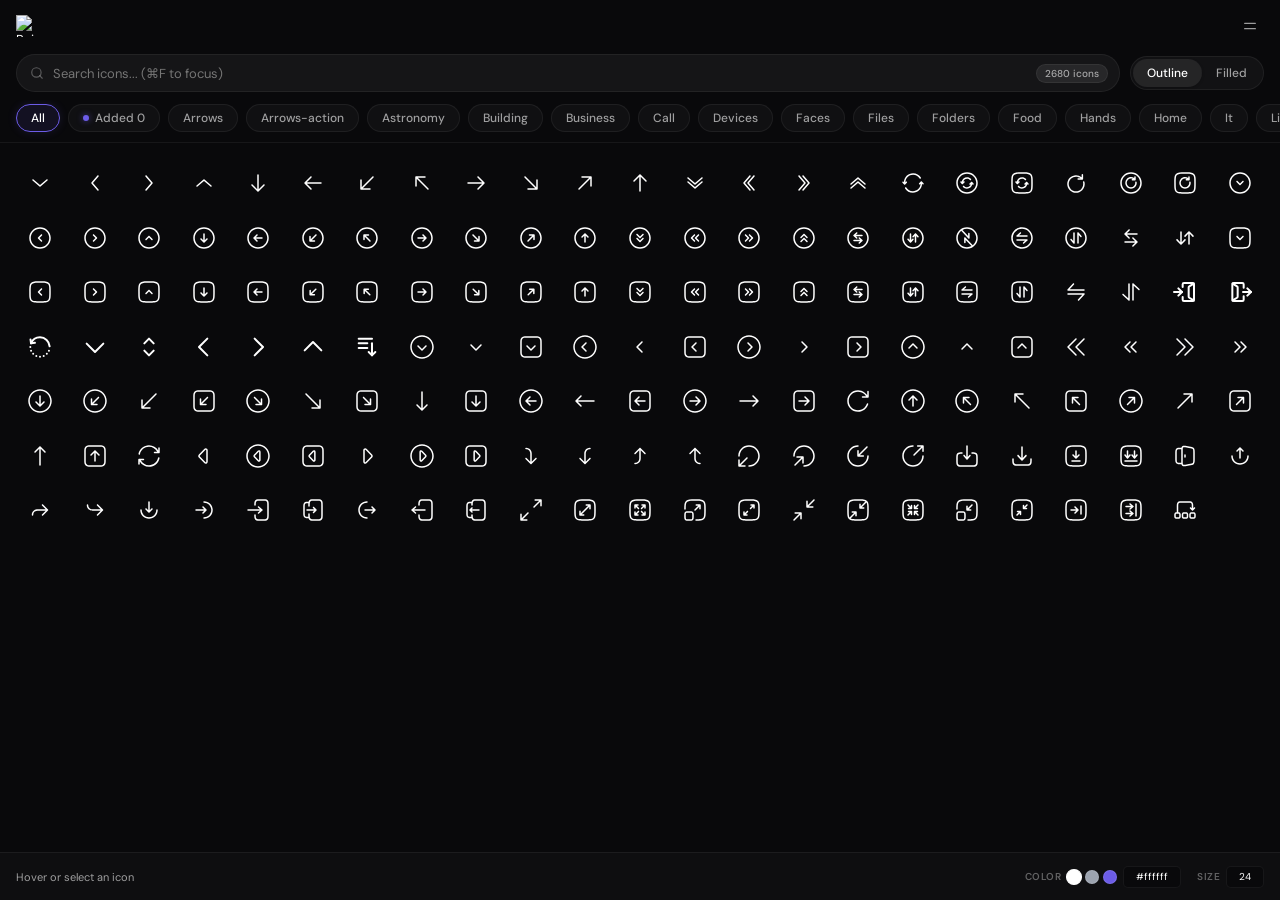
==== packages/reicon-figma/Reicon/ui.html @ 5acc4c38 "feat(landing): animated npm install pill, fix MCP icon color, MCP integration card, README badges ##" ====
<!DOCTYPE html>
<html lang="en">
<head>
  <meta charset="UTF-8">
  <meta name="viewport" content="width=device-width, initial-scale=1.0">
  <title>Reicon Figma Plugin</title>
  <link href="https://fonts.googleapis.com/css2?family=DM+Sans:wght@400;500;600;700&display=swap" rel="stylesheet">
  
  <style>
    /* ── Design System Variables ── */
    :root {
      --bg-primary: #09090b;
      --bg-secondary: #0e0e10;
      --text-primary: #ffffff;
      --text-secondary: rgba(255, 255, 255, 0.6);
      --text-tertiary: rgba(255, 255, 255, 0.35);
      --accent-primary: #6C5CE7;
      --accent-hover: #5a4bd1;
      --border-subtle: rgba(255, 255, 255, 0.06);
      --border-medium: rgba(255, 255, 255, 0.12);
      --overlay-light: rgba(255, 255, 255, 0.04);
      --overlay-medium: rgba(255, 255, 255, 0.08);
      --radius-sm: 8px;
      --radius-md: 12px;
      --radius-lg: 14px;
    }

    * {
      box-sizing: border-box;
      margin: 0;
      padding: 0;
      font-family: 'DM Sans', sans-serif;
      scrollbar-width: none;
    }

    *::-webkit-scrollbar {
      display: none;
    }

    body {
      background-color: var(--bg-primary);
      color: var(--text-primary);
      width: 100%;
      height: 100vh;
      display: flex;
      flex-direction: column;
      overflow: hidden;
      font-size: 13px;
      position: relative;
    }

    /* ── Top Brand Row ── */
    .top-brand-row {
      display: flex;
      align-items: center;
      justify-content: space-between;
      padding: 12px 16px 6px 16px;
      z-index: 10;
    }

    .brand-container {
      display: flex;
      align-items: center;
      gap: 8px;
    }

    .brand-logo {
      width: 22px;
      height: 22px;
      object-fit: contain;
    }

    .brand-name {
      font-size: 15px;
      font-weight: 700;
      color: #ffffff;
      letter-spacing: -0.2px;
    }

    .header-actions {
      display: flex;
      align-items: center;
      gap: 12px;
    }

    .results-badge {
      font-size: 11px;
      color: var(--text-secondary);
      background-color: var(--overlay-medium);
      border: 1px solid var(--border-subtle);
      padding: 2px 8px;
      border-radius: 99px;
      font-weight: 500;
    }

    .menu-toggle-btn {
      background: none;
      border: none;
      color: var(--text-secondary);
      cursor: pointer;
      display: flex;
      align-items: center;
      justify-content: center;
      width: 28px;
      height: 28px;
      border-radius: 8px;
      transition: background 0.2s;
    }

    .menu-toggle-btn:hover {
      background: var(--overlay-light);
      color: var(--text-primary);
    }

    /* ── Main Container ── */
    .app-container {
      display: flex;
      flex-direction: column;
      flex: 1;
      height: calc(100vh - 92px); /* Subtract top row + footer */
      overflow: hidden;
    }

    /* ── Search & Weight Bar ── */
    .search-control-bar {
      padding: 8px 16px;
      display: flex;
      align-items: center;
      gap: 10px;
    }

    .search-wrapper {
      position: relative;
      flex: 1;
      display: flex;
      align-items: center;
    }

    .search-input {
      width: 100%;
      height: 38px;
      background-color: rgba(255, 255, 255, 0.05);
      border: 1px solid rgba(255, 255, 255, 0.06);
      border-radius: 99px; /* Pill search like Hugeicons */
      color: var(--text-primary);
      padding: 0 68px 0 36px; /* Added right padding for count badge */
      font-size: 13px;
      outline: none;
      transition: all 0.2s ease;
    }

    .search-count-badge {
      position: absolute;
      right: 12px;
      font-size: 10px;
      font-weight: 500;
      color: var(--text-secondary);
      background-color: var(--overlay-medium);
      border: 1px solid var(--border-subtle);
      padding: 2px 8px;
      border-radius: 99px;
      pointer-events: none;
    }

    .search-input:focus {
      border-color: rgba(255, 255, 255, 0.25);
      background-color: rgba(255, 255, 255, 0.08);
    }

    .search-icon {
      position: absolute;
      left: 14px;
      top: 50%;
      transform: translateY(-50%);
      width: 14px;
      height: 14px;
      color: rgba(255, 255, 255, 0.3);
      pointer-events: none;
    }

    /* Segmented Control Pill */
    .segmented-control {
      display: flex;
      background-color: rgba(255, 255, 255, 0.04);
      border: 1px solid rgba(255, 255, 255, 0.06);
      border-radius: 99px;
      padding: 2px;
      flex-shrink: 0;
    }

    .segment-button {
      background: none;
      border: none;
      color: var(--text-secondary);
      padding: 6px 14px;
      font-size: 12px;
      font-weight: 500;
      border-radius: 99px;
      cursor: pointer;
      transition: all 0.2s;
    }

    .segment-button.active {
      background-color: rgba(255, 255, 255, 0.08);
      color: var(--text-primary);
      box-shadow: 0 1px 3px rgba(0, 0, 0, 0.2);
    }

    /* ── Horizontal Scrolling Categories ── */
    .category-scroller {
      display: flex;
      align-items: center;
      gap: 8px;
      padding: 4px 16px 10px 16px;
      overflow-x: auto;
      flex-shrink: 0;
      border-bottom: 1px solid var(--border-subtle);
    }

    .category-pill {
      padding: 5px 14px;
      background: rgba(255, 255, 255, 0.03);
      border: 1px solid rgba(255, 255, 255, 0.06);
      border-radius: 99px;
      font-size: 12px;
      font-weight: 500;
      color: var(--text-secondary);
      white-space: nowrap;
      cursor: pointer;
      transition: all 0.2s;
    }

    .category-pill:hover {
      background: rgba(255, 255, 255, 0.06);
      color: var(--text-primary);
    }

    .category-pill.active {
      background: rgba(108, 92, 231, 0.1);
      border-color: var(--accent-primary);
      color: #ffffff;
      box-shadow: 0 0 10px rgba(108, 92, 231, 0.15);
    }

    /* Pulse dot inside category pill for new icons */
    .new-icons-pill {
      display: flex;
      align-items: center;
      gap: 6px;
    }

    .pulse-dot {
      width: 6px;
      height: 6px;
      border-radius: 50%;
      background: #6C5CE7;
      box-shadow: 0 0 6px rgba(108, 92, 231, 0.6);
      animation: category-pulse 2s ease-in-out infinite;
    }

    @keyframes category-pulse {
      0%, 100% { opacity: 0.6; }
      50% { opacity: 1; transform: scale(1.15); }
    }

    /* ── Dense Icon Grid ── */
    .grid-container {
      flex: 1;
      overflow-y: auto;
      padding: 16px;
      display: grid;
      /* Dynamic columns based on --grid-icon-size custom property */
      grid-template-columns: repeat(auto-fill, minmax(calc(var(--grid-icon-size, 24px) + 24px), 1fr));
      gap: 6px;
      align-content: start;
    }

    /* Borderless Card Grid items with subtle rounded circle hover */
    .icon-card {
      aspect-ratio: 1;
      display: flex;
      align-items: center;
      justify-content: center;
      cursor: pointer;
      position: relative;
      border-radius: 50%; /* Circle highlights like Hugeicons */
      transition: all 0.15s cubic-bezier(0.4, 0, 0.2, 1);
    }

    .icon-card:hover {
      background-color: rgba(255, 255, 255, 0.06);
    }

    .icon-card.selected {
      background-color: rgba(108, 92, 231, 0.15);
      box-shadow: inset 0 0 0 1.5px var(--accent-primary);
    }

    .icon-card-svg {
      width: var(--grid-icon-size, 24px);
      height: var(--grid-icon-size, 24px);
      display: flex;
      align-items: center;
      justify-content: center;
      transition: color 0.15s ease;
    }

    .icon-card-svg svg {
      width: 100%;
      height: 100%;
    }

    /* ── Dropdown Menu Styling ── */
    .dropdown-menu {
      position: absolute;
      top: 100%;
      right: 0;
      margin-top: 6px;
      background-color: var(--bg-secondary);
      border: 1px solid var(--border-medium);
      border-radius: var(--radius-md);
      box-shadow: 0 10px 25px -5px rgba(0, 0, 0, 0.4), 0 8px 10px -6px rgba(0, 0, 0, 0.4);
      width: 190px;
      display: none;
      flex-direction: column;
      z-index: 1000;
      overflow: hidden;
      animation: dropdown-fade-in 0.15s ease-out;
    }

    .dropdown-menu.show {
      display: flex;
    }

    .dropdown-item {
      display: flex;
      align-items: center;
      justify-content: space-between;
      padding: 9px 12px;
      color: rgba(255, 255, 255, 0.7);
      cursor: pointer;
      font-size: 11.5px;
      font-weight: 500;
      transition: all 0.15s ease;
      user-select: none;
    }

    .dropdown-item:hover {
      background-color: rgba(255, 255, 255, 0.04);
      color: #ffffff;
    }

    .dropdown-item svg {
      opacity: 0.6;
      flex-shrink: 0;
      transition: opacity 0.15s ease;
      color: var(--text-secondary);
    }

    .dropdown-item:hover svg {
      opacity: 1;
      color: #ffffff;
    }

    .dropdown-divider {
      height: 1px;
      background-color: rgba(255, 255, 255, 0.06);
      margin: 4px 0;
    }

    @keyframes dropdown-fade-in {
      from { opacity: 0; transform: translateY(-4px); }
      to { opacity: 1; transform: translateY(0); }
    }

    /* ── Status Bar / Footer ── */
    .status-bar {
      height: 48px;
      border-top: 1px solid var(--border-subtle);
      background-color: var(--bg-secondary);
      display: flex;
      align-items: center;
      justify-content: space-between;
      padding: 0 16px;
      font-size: 11px;
      color: var(--text-secondary);
    }

    .selected-icon-info {
      display: flex;
      align-items: center;
      gap: 8px;
    }

    .selected-icon-name {
      font-weight: 600;
      color: var(--text-primary);
    }

    /* Customizer strip inside Footer */
    .footer-customizer {
      display: flex;
      align-items: center;
      gap: 16px;
    }

    .customizer-item {
      display: flex;
      align-items: center;
      gap: 6px;
    }

    .customizer-label {
      color: var(--text-tertiary);
      font-size: 10px;
      font-weight: 600;
      text-transform: uppercase;
      letter-spacing: 0.5px;
    }

    .color-swatches {
      display: flex;
      align-items: center;
      gap: 4px;
    }

    .color-swatch {
      width: 14px;
      height: 14px;
      border-radius: 50%;
      cursor: pointer;
      border: 1px solid rgba(255,255,255,0.1);
      transition: transform 0.15s ease, border-color 0.15s ease;
    }

    .color-swatch:hover, .color-swatch.active {
      transform: scale(1.15);
      border-color: var(--text-primary);
    }

    .custom-color-input {
      width: 58px;
      height: 22px;
      background-color: var(--bg-primary);
      border: 1px solid var(--border-subtle);
      border-radius: 5px;
      color: var(--text-primary);
      padding: 0 4px;
      font-size: 10px;
      outline: none;
      text-align: center;
    }

    .custom-size-input {
      width: 38px;
      height: 22px;
      background-color: var(--bg-primary);
      border: 1px solid var(--border-subtle);
      border-radius: 5px;
      color: var(--text-primary);
      padding: 0 4px;
      font-size: 10px;
      outline: none;
      text-align: center;
    }

    /* Clay Button */
    .clay-btn {
      position: relative;
      display: inline-flex;
      align-items: center;
      gap: 4px;
      padding: 6px 14px;
      font-size: 11px;
      font-weight: 600;
      border: none;
      border-radius: 999px;
      cursor: pointer;
      transition: box-shadow 0.25s ease, filter 0.2s ease;
      color: #fff;
      background: linear-gradient(145deg, #7c6cf0, #5a4bd1);
      box-shadow: 0 2px 4px rgba(108, 92, 231, 0.2);
    }

    .clay-btn::before {
      content: "";
      position: absolute;
      inset: 0;
      border-radius: inherit;
      background: linear-gradient(120deg, rgba(255, 255, 255, 0.45), transparent 40%);
      opacity: 0.35;
      pointer-events: none;
    }

    .clay-btn:active {
      filter: brightness(0.95);
    }

    /* Empty State */
    .empty-state {
      grid-column: 1 / -1;
      display: flex;
      flex-direction: column;
      align-items: center;
      justify-content: center;
      padding: 60px 20px;
      text-align: center;
      color: var(--text-tertiary);
    }

    .empty-state svg {
      width: 32px;
      height: 32px;
      opacity: 0.2;
      margin-bottom: 8px;
    }

    /* ── Floating Toast ── */
    .toast-notification {
      position: absolute;
      bottom: 64px; /* Float just above the footer */
      left: 50%;
      transform: translateX(-50%) translateY(20px);
      background-color: #1e1e20;
      border: 1px solid rgba(255, 255, 255, 0.08);
      border-radius: 99px;
      display: flex;
      align-items: center;
      padding: 6px 14px 6px 6px;
      gap: 12px;
      z-index: 10000;
      opacity: 0;
      pointer-events: none;
      box-shadow: 0 8px 24px rgba(0, 0, 0, 0.5), 0 2px 4px rgba(0, 0, 0, 0.2);
      transition: transform 0.25s cubic-bezier(0.175, 0.885, 0.32, 1.1), opacity 0.2s ease;
    }

    .toast-notification.show {
      opacity: 1;
      pointer-events: auto;
      transform: translateX(-50%) translateY(0);
    }

    .toast-icon-wrapper {
      width: 26px;
      height: 26px;
      border-radius: 50%;
      background-color: rgba(108, 92, 231, 0.15);
      display: flex;
      align-items: center;
      justify-content: center;
      flex-shrink: 0;
    }

    .toast-brand-logo {
      width: 14px;
      height: 14px;
      object-fit: contain;
    }

    .toast-message {
      font-size: 11.5px;
      font-weight: 500;
      color: #ffffff;
      white-space: nowrap;
    }

    .toast-divider {
      width: 1px;
      height: 16px;
      background-color: rgba(255, 255, 255, 0.12);
    }

    .toast-close-btn {
      background: none;
      border: none;
      color: rgba(255, 255, 255, 0.5);
      cursor: pointer;
      display: flex;
      align-items: center;
      justify-content: center;
      width: 18px;
      height: 18px;
      border-radius: 50%;
      transition: color 0.15s, background-color 0.15s;
    }

    .toast-close-btn:hover {
      color: #ffffff;
      background-color: rgba(255, 255, 255, 0.08);
    }

    /* ── Resizer Handle ── */
    .window-resizer {
      position: absolute;
      bottom: 0;
      right: 0;
      width: 18px;
      height: 18px;
      cursor: nwse-resize;
      z-index: 100000;
      color: rgba(255, 255, 255, 0.45); /* Increased contrast */
      display: flex;
      align-items: flex-end;
      justify-content: flex-end;
      padding: 0 1px 1px 0;
      user-select: none;
      transition: color 0.15s ease;
    }

    .window-resizer:hover {
      color: var(--accent-primary); /* Glow purple on hover */
    }
  </style>

  <!-- ── Injected Icons Database ── -->
  
  <script>
    window.REICON_DATA = {"arrow-down2":{"category":"arrows","weights":{"Outline":"<path fill-rule=\"evenodd\" clip-rule=\"evenodd\" d=\"M4.43057 8.51192C4.70014 8.19743 5.17361 8.161 5.48811 8.43057L12 14.0122L18.5119 8.43057C18.8264 8.16101 19.2999 8.19743 19.5695 8.51192C19.839 8.82642 19.8026 9.29989 19.4881 9.56946L12.4881 15.5695C12.2072 15.8102 11.7928 15.8102 11.5119 15.5695L4.51192 9.56946C4.19743 9.29989 4.161 8.82641 4.43057 8.51192Z\" fill=\"currentColor\"/>","Filled":"<path d=\"M12.3704 15.8351L18.8001 9.20467C19.2013 8.79094 18.9581 8 18.4297 8H5.5703C5.04189 8 4.79869 8.79094 5.1999 9.20467L11.6296 15.8351C11.8427 16.0549 12.1573 16.0549 12.3704 15.8351Z\" fill=\"currentColor\"/>"},"description":["checkmark","down arrow"]},"arrow-left2":{"category":"arrows","weights":{"Outline":"<path fill-rule=\"evenodd\" clip-rule=\"evenodd\" d=\"M15.4881 4.43057C15.8026 4.70014 15.839 5.17361 15.5694 5.48811L9.98781 12L15.5694 18.5119C15.839 18.8264 15.8026 19.2999 15.4881 19.5695C15.1736 19.839 14.7001 19.8026 14.4306 19.4881L8.43056 12.4881C8.18981 12.2072 8.18981 11.7928 8.43056 11.5119L14.4306 4.51192C14.7001 4.19743 15.1736 4.161 15.4881 4.43057Z\" fill=\"currentColor\"/>","Filled":"<path d=\"M8.16485 11.6296L14.7953 5.1999C15.2091 4.79869 16 5.04189 16 5.5703L16 18.4297C16 18.9581 15.2091 19.2013 14.7953 18.8001L8.16485 12.3704C7.94505 12.1573 7.94505 11.8427 8.16485 11.6296Z\" fill=\"currentColor\"/>"},"description":["left arrow","backward pointer"]},"arrow-right2":{"category":"arrows","weights":{"Outline":"<path fill-rule=\"evenodd\" clip-rule=\"evenodd\" d=\"M8.51192 4.43057C8.82641 4.161 9.29989 4.19743 9.56946 4.51192L15.5695 11.5119C15.8102 11.7928 15.8102 12.2072 15.5695 12.4881L9.56946 19.4881C9.29989 19.8026 8.82641 19.839 8.51192 19.5695C8.19743 19.2999 8.161 18.8264 8.43057 18.5119L14.0122 12L8.43057 5.48811C8.161 5.17361 8.19743 4.70014 8.51192 4.43057Z\" fill=\"currentColor\"/>","Filled":"<path d=\"M15.8351 11.6296L9.20467 5.1999C8.79094 4.79869 8 5.04189 8 5.5703L8 18.4297C8 18.9581 8.79094 19.2013 9.20467 18.8001L15.8351 12.3704C16.055 12.1573 16.0549 11.8427 15.8351 11.6296Z\" fill=\"currentColor\"/>"},"description":["right arrow","chevron right","arrow pointing right"]},"arrow-up2":{"category":"arrows","weights":{"Outline":"<path fill-rule=\"evenodd\" clip-rule=\"evenodd\" d=\"M11.5119 8.43056C11.7928 8.18981 12.2072 8.18981 12.4881 8.43056L19.4881 14.4306C19.8026 14.7001 19.839 15.1736 19.5695 15.4881C19.2999 15.8026 18.8264 15.839 18.5119 15.5694L12 9.98781L5.48811 15.5694C5.17361 15.839 4.70014 15.8026 4.43057 15.4881C4.161 15.1736 4.19743 14.7001 4.51192 14.4306L11.5119 8.43056Z\" fill=\"currentColor\"/>","Filled":"<path d=\"M12.3704 8.16485L18.8001 14.7953C19.2013 15.2091 18.9581 16 18.4297 16H5.5703C5.04189 16 4.79869 15.2091 5.1999 14.7953L11.6296 8.16485C11.8427 7.94505 12.1573 7.94505 12.3704 8.16485Z\" fill=\"currentColor\"/>"},"description":["upward arrow","single direction up"]},"arrow-down":{"category":"arrows","weights":{"Outline":"<path fill-rule=\"evenodd\" clip-rule=\"evenodd\" d=\"M12 3.25C12.4142 3.25 12.75 3.58579 12.75 4L12.75 18.1893L17.4697 13.4697C17.7626 13.1768 18.2374 13.1768 18.5303 13.4697C18.8232 13.7626 18.8232 14.2374 18.5303 14.5303L12.5303 20.5303C12.3897 20.671 12.1989 20.75 12 20.75C11.8011 20.75 11.6103 20.671 11.4697 20.5303L5.46967 14.5303C5.17678 14.2374 5.17678 13.7626 5.46967 13.4697C5.76256 13.1768 6.23744 13.1768 6.53033 13.4697L11.25 18.1893L11.25 4C11.25 3.58579 11.5858 3.25 12 3.25Z\" fill=\"currentColor\"/>","Filled":"<path d=\"M12.75 4C12.75 3.58579 12.4142 3.25 12 3.25C11.5858 3.25 11.25 3.58579 11.25 4L11.25 13.25H6.00002C5.69668 13.25 5.4232 13.4327 5.30711 13.713C5.19103 13.9932 5.25519 14.3158 5.46969 14.5303L11.4697 20.5303C11.6103 20.671 11.8011 20.75 12 20.75C12.1989 20.75 12.3897 20.671 12.5304 20.5303L18.5304 14.5303C18.7449 14.3158 18.809 13.9932 18.6929 13.713C18.5768 13.4327 18.3034 13.25 18 13.25H12.75L12.75 4Z\" fill=\"currentColor\"/>"},"description":["downward arrow","decrease sign"]},"arrow-left":{"category":"arrows","weights":{"Outline":"<path fill-rule=\"evenodd\" clip-rule=\"evenodd\" d=\"M10.5303 5.46967C10.8232 5.76256 10.8232 6.23744 10.5303 6.53033L5.81066 11.25H20C20.4142 11.25 20.75 11.5858 20.75 12C20.75 12.4142 20.4142 12.75 20 12.75H5.81066L10.5303 17.4697C10.8232 17.7626 10.8232 18.2374 10.5303 18.5303C10.2374 18.8232 9.76256 18.8232 9.46967 18.5303L3.46967 12.5303C3.17678 12.2374 3.17678 11.7626 3.46967 11.4697L9.46967 5.46967C9.76256 5.17678 10.2374 5.17678 10.5303 5.46967Z\" fill=\"currentColor\"/>","Filled":"<path d=\"M20 11.25C20.4142 11.25 20.75 11.5858 20.75 12C20.75 12.4142 20.4142 12.75 20 12.75H10.75L10.75 18C10.75 18.3034 10.5673 18.5768 10.287 18.6929C10.0068 18.809 9.68417 18.7449 9.46967 18.5304L3.46967 12.5304C3.32902 12.3897 3.25 12.1989 3.25 12C3.25 11.8011 3.32902 11.6103 3.46967 11.4697L9.46967 5.46969C9.68417 5.25519 10.0068 5.19103 10.287 5.30711C10.5673 5.4232 10.75 5.69668 10.75 6.00002L10.75 11.25H20Z\" fill=\"currentColor\"/>"},"description":["leftward arrow","backwards arrow"]},"arrow-left-down":{"category":"arrows","weights":{"Outline":"<path fill-rule=\"evenodd\" clip-rule=\"evenodd\" d=\"M18.5303 5.46967C18.8232 5.76256 18.8232 6.23744 18.5303 6.53033L7.81066 17.25L15 17.25C15.4142 17.25 15.75 17.5858 15.75 18C15.75 18.4142 15.4142 18.75 15 18.75L6 18.75C5.58579 18.75 5.25 18.4142 5.25 18L5.25 9C5.25 8.58579 5.58579 8.25 6 8.25C6.41421 8.25 6.75 8.58579 6.75 9L6.75 16.1893L17.4697 5.46967C17.7626 5.17678 18.2374 5.17678 18.5303 5.46967Z\" fill=\"currentColor\"/>","Filled":"<path d=\"M18.5303 6.53033C18.8232 6.23744 18.8232 5.76256 18.5303 5.46967C18.2374 5.17678 17.7626 5.17678 17.4697 5.46967L10.5 12.4393L6.53033 8.46967C6.31583 8.25517 5.99324 8.191 5.71299 8.30709C5.43273 8.42318 5.25 8.69665 5.25 9V18C5.25 18.4142 5.58579 18.75 6 18.75L15 18.75C15.3033 18.75 15.5768 18.5673 15.6929 18.287C15.809 18.0068 15.7448 17.6842 15.5303 17.4697L11.5607 13.5L18.5303 6.53033Z\" fill=\"currentColor\"/>"},"description":["leftdown","downleft"]},"arrow-left-up":{"category":"arrows","weights":{"Outline":"<path fill-rule=\"evenodd\" clip-rule=\"evenodd\" d=\"M5.25 6C5.25 5.58579 5.58579 5.25 6 5.25H15C15.4142 5.25 15.75 5.58579 15.75 6C15.75 6.41421 15.4142 6.75 15 6.75H7.81066L18.5303 17.4697C18.8232 17.7626 18.8232 18.2374 18.5303 18.5303C18.2374 18.8232 17.7626 18.8232 17.4697 18.5303L6.75 7.81066V15C6.75 15.4142 6.41421 15.75 6 15.75C5.58579 15.75 5.25 15.4142 5.25 15V6Z\" fill=\"currentColor\"/>","Filled":"<path d=\"M18.5303 17.4697C18.8232 17.7626 18.8232 18.2374 18.5303 18.5303C18.2374 18.8232 17.7626 18.8232 17.4697 18.5303L10.5 11.5607L6.53033 15.5303C6.31583 15.7448 5.99324 15.809 5.71299 15.6929C5.43273 15.5768 5.25 15.3033 5.25 15V6C5.25 5.58579 5.58579 5.25 6 5.25L15 5.25C15.3033 5.25 15.5768 5.43273 15.6929 5.71299C15.809 5.99324 15.7448 6.31583 15.5303 6.53033L11.5607 10.5L18.5303 17.4697Z\" fill=\"currentColor\"/>"},"description":["left up arrow","upward turn left"]},"arrow-right":{"category":"arrows","weights":{"Outline":"<path fill-rule=\"evenodd\" clip-rule=\"evenodd\" d=\"M13.4697 5.46967C13.7626 5.17678 14.2374 5.17678 14.5303 5.46967L20.5303 11.4697C20.8232 11.7626 20.8232 12.2374 20.5303 12.5303L14.5303 18.5303C14.2374 18.8232 13.7626 18.8232 13.4697 18.5303C13.1768 18.2374 13.1768 17.7626 13.4697 17.4697L18.1893 12.75H4C3.58579 12.75 3.25 12.4142 3.25 12C3.25 11.5858 3.58579 11.25 4 11.25H18.1893L13.4697 6.53033C13.1768 6.23744 13.1768 5.76256 13.4697 5.46967Z\" fill=\"currentColor\"/>","Filled":"<path d=\"M4 11.25C3.58579 11.25 3.25 11.5858 3.25 12C3.25 12.4142 3.58579 12.75 4 12.75H13.25V18C13.25 18.3034 13.4327 18.5768 13.713 18.6929C13.9932 18.809 14.3158 18.7449 14.5303 18.5304L20.5303 12.5304C20.671 12.3897 20.75 12.1989 20.75 12C20.75 11.8011 20.671 11.6103 20.5303 11.4697L14.5303 5.46969C14.3158 5.25519 13.9932 5.19103 13.713 5.30711C13.4327 5.4232 13.25 5.69668 13.25 6.00002V11.25H4Z\" fill=\"currentColor\"/>"},"description":["directional","navigation"]},"arrow-right-down":{"category":"arrows","weights":{"Outline":"<path fill-rule=\"evenodd\" clip-rule=\"evenodd\" d=\"M5.46967 5.46967C5.76256 5.17678 6.23744 5.17678 6.53033 5.46967L17.25 16.1893L17.25 9C17.25 8.58579 17.5858 8.25 18 8.25C18.4142 8.25 18.75 8.58579 18.75 9L18.75 18C18.75 18.4142 18.4142 18.75 18 18.75L9 18.75C8.58579 18.75 8.25 18.4142 8.25 18C8.25 17.5858 8.58579 17.25 9 17.25L16.1893 17.25L5.46967 6.53033C5.17678 6.23744 5.17678 5.76256 5.46967 5.46967Z\" fill=\"currentColor\"/>","Filled":"<path d=\"M5.46967 6.53033C5.17678 6.23744 5.17678 5.76256 5.46967 5.46967C5.76256 5.17678 6.23744 5.17678 6.53033 5.46967L13.5 12.4393L17.4697 8.46967C17.6842 8.25517 18.0068 8.191 18.287 8.30709C18.5673 8.42318 18.75 8.69665 18.75 9V18C18.75 18.4142 18.4142 18.75 18 18.75L9 18.75C8.69665 18.75 8.42318 18.5673 8.30709 18.287C8.19101 18.0068 8.25517 17.6842 8.46967 17.4697L12.4393 13.5L5.46967 6.53033Z\" fill=\"currentColor\"/>"},"description":["rightwards arrow","downward-pointing pointer"]},"arrow-right-up":{"category":"arrows","weights":{"Outline":"<path fill-rule=\"evenodd\" clip-rule=\"evenodd\" d=\"M9 6.75C8.58579 6.75 8.25 6.41421 8.25 6C8.25 5.58579 8.58579 5.25 9 5.25H18C18.4142 5.25 18.75 5.58579 18.75 6V15C18.75 15.4142 18.4142 15.75 18 15.75C17.5858 15.75 17.25 15.4142 17.25 15V7.81066L6.53033 18.5303C6.23744 18.8232 5.76256 18.8232 5.46967 18.5303C5.17678 18.2374 5.17678 17.7626 5.46967 17.4697L16.1893 6.75H9Z\" fill=\"currentColor\"/>","Filled":"<path d=\"M5.46967 17.4697C5.17678 17.7626 5.17678 18.2374 5.46967 18.5303C5.76256 18.8232 6.23744 18.8232 6.53033 18.5303L13.5 11.5607L17.4697 15.5303C17.6842 15.7448 18.0068 15.809 18.287 15.6929C18.5673 15.5768 18.75 15.3033 18.75 15V6C18.75 5.58579 18.4142 5.25 18 5.25L9 5.25C8.69665 5.25 8.42318 5.43273 8.30709 5.71299C8.19101 5.99324 8.25517 6.31583 8.46967 6.53033L12.4393 10.5L5.46967 17.4697Z\" fill=\"currentColor\"/>"},"description":["upward arrow","rightwards arrow"]},"arrow-up":{"category":"arrows","weights":{"Outline":"<path fill-rule=\"evenodd\" clip-rule=\"evenodd\" d=\"M11.4697 3.46967C11.7626 3.17678 12.2374 3.17678 12.5303 3.46967L18.5303 9.46967C18.8232 9.76256 18.8232 10.2374 18.5303 10.5303C18.2374 10.8232 17.7626 10.8232 17.4697 10.5303L12.75 5.81066L12.75 20C12.75 20.4142 12.4142 20.75 12 20.75C11.5858 20.75 11.25 20.4142 11.25 20L11.25 5.81066L6.53033 10.5303C6.23744 10.8232 5.76256 10.8232 5.46967 10.5303C5.17678 10.2374 5.17678 9.76256 5.46967 9.46967L11.4697 3.46967Z\" fill=\"currentColor\"/>","Filled":"<path d=\"M12.75 20C12.75 20.4142 12.4142 20.75 12 20.75C11.5858 20.75 11.25 20.4142 11.25 20L11.25 10.75H6.00002C5.69668 10.75 5.4232 10.5673 5.30711 10.287C5.19103 10.0068 5.25519 9.68417 5.46969 9.46967L11.4697 3.46967C11.6103 3.32902 11.8011 3.25 12 3.25C12.1989 3.25 12.3897 3.32902 12.5304 3.46967L18.5304 9.46967C18.7449 9.68417 18.809 10.0068 18.6929 10.287C18.5768 10.5673 18.3034 10.75 18 10.75H12.75L12.75 20Z\" fill=\"currentColor\"/>"},"description":["up arrow","vertical ascent sign"]},"arrows-down":{"category":"arrows","weights":{"Outline":"<path fill-rule=\"evenodd\" clip-rule=\"evenodd\" d=\"M4.43057 6.51192C4.70014 6.19743 5.17361 6.161 5.48811 6.43057L12 12.0122L18.5119 6.43057C18.8264 6.161 19.2999 6.19743 19.5695 6.51192C19.839 6.82641 19.8026 7.29989 19.4881 7.56946L12.4881 13.5695C12.2072 13.8102 11.7928 13.8102 11.5119 13.5695L4.51192 7.56946C4.19743 7.29989 4.161 6.82641 4.43057 6.51192ZM4.43057 10.5119C4.70014 10.1974 5.17361 10.161 5.48811 10.4306L12 16.0122L18.5119 10.4306C18.8264 10.161 19.2999 10.1974 19.5695 10.5119C19.839 10.8264 19.8026 11.2999 19.4881 11.5695L12.4881 17.5695C12.2072 17.8102 11.7928 17.8102 11.5119 17.5695L4.51192 11.5695C4.19743 11.2999 4.161 10.8264 4.43057 10.5119Z\" fill=\"currentColor\"/>","Filled":"<path fill-rule=\"evenodd\" clip-rule=\"evenodd\" d=\"M4.43057 10.5119C4.70014 10.1974 5.17361 10.161 5.48811 10.4306L12 16.0122L18.5119 10.4306C18.8264 10.161 19.2999 10.1974 19.5695 10.5119C19.839 10.8264 19.8026 11.2999 19.4881 11.5694L12.4881 17.5694C12.2072 17.8102 11.7928 17.8102 11.5119 17.5694L4.51192 11.5694C4.19743 11.2999 4.161 10.8264 4.43057 10.5119Z\" fill=\"currentColor\"/><path d=\"M5.00005 6.25C4.68619 6.25 4.40553 6.44543 4.29664 6.73979C4.18774 7.03415 4.27366 7.36519 4.51196 7.56944L11.512 13.5694C11.7928 13.8102 12.2073 13.8102 12.4881 13.5694L19.4881 7.56944C19.7264 7.36519 19.8124 7.03415 19.7035 6.73979C19.5946 6.44543 19.3139 6.25 19 6.25H5.00005Z\" fill=\"currentColor\"/>"},"description":["downward chevron","double down arrow"]},"arrows-left":{"category":"arrows","weights":{"Outline":"<path fill-rule=\"evenodd\" clip-rule=\"evenodd\" d=\"M17.488 4.43057C17.8025 4.70014 17.8389 5.17361 17.5693 5.48811L11.9877 12L17.5693 18.5119C17.8389 18.8264 17.8025 19.2999 17.488 19.5695C17.1735 19.839 16.7 19.8026 16.4305 19.4881L10.4305 12.4881C10.1897 12.2072 10.1897 11.7928 10.4305 11.5119L16.4305 4.51192C16.7 4.19743 17.1735 4.161 17.488 4.43057ZM13.4881 4.43067C13.8026 4.70024 13.839 5.17372 13.5694 5.48821L7.98781 12.0001L13.5694 18.512C13.839 18.8265 13.8026 19.3 13.4881 19.5696C13.1736 19.8391 12.7001 19.8027 12.4306 19.4882L6.43056 12.4882C6.18981 12.2073 6.18981 11.7929 6.43056 11.512L12.4306 4.51202C12.7001 4.19753 13.1736 4.16111 13.4881 4.43067Z\" fill=\"currentColor\"/>","Filled":"<path fill-rule=\"evenodd\" clip-rule=\"evenodd\" d=\"M13.4881 4.43057C13.8026 4.70014 13.839 5.17361 13.5694 5.48811L7.98781 12L13.5694 18.5119C13.839 18.8264 13.8026 19.2999 13.4881 19.5695C13.1736 19.839 12.7001 19.8026 12.4306 19.4881L6.43056 12.4881C6.18981 12.2072 6.18981 11.7928 6.43056 11.5119L12.4306 4.51192C12.7001 4.19743 13.1736 4.161 13.4881 4.43057Z\" fill=\"currentColor\"/><path d=\"M17.75 5.00005C17.75 4.68619 17.5546 4.40553 17.2602 4.29664C16.9658 4.18774 16.6348 4.27366 16.4306 4.51196L10.4306 11.512C10.1898 11.7928 10.1898 12.2073 10.4306 12.4881L16.4306 19.4881C16.6348 19.7264 16.9658 19.8124 17.2602 19.7035C17.5546 19.5946 17.75 19.3139 17.75 19L17.75 5.00005Z\" fill=\"currentColor\"/>"},"description":["left-pointing-double-arrows","double-left-dir"]},"arrows-right":{"category":"arrows","weights":{"Outline":"<path fill-rule=\"evenodd\" clip-rule=\"evenodd\" d=\"M6.51192 4.43057C6.82641 4.161 7.29989 4.19743 7.56946 4.51192L13.5695 11.5119C13.8102 11.7928 13.8102 12.2072 13.5695 12.4881L7.56946 19.4881C7.29989 19.8026 6.82641 19.839 6.51192 19.5695C6.19743 19.2999 6.161 18.8264 6.43057 18.5119L12.0122 12L6.43057 5.48811C6.161 5.17361 6.19743 4.70014 6.51192 4.43057ZM10.5121 4.43068C10.8266 4.16111 11.3001 4.19753 11.5697 4.51202L17.5697 11.512C17.8104 11.7929 17.8104 12.2073 17.5697 12.4882L11.5697 19.4882C11.3001 19.8027 10.8266 19.8391 10.5121 19.5696C10.1976 19.3 10.1612 18.8265 10.4308 18.512L16.0124 12.0001L10.4308 5.48821C10.1612 5.17372 10.1976 4.70024 10.5121 4.43068Z\" fill=\"currentColor\"/>","Filled":"<path fill-rule=\"evenodd\" clip-rule=\"evenodd\" d=\"M10.5119 4.43057C10.1974 4.70014 10.161 5.17361 10.4306 5.48811L16.0122 12L10.4306 18.5119C10.161 18.8264 10.1974 19.2999 10.5119 19.5695C10.8264 19.839 11.2999 19.8026 11.5694 19.4881L17.5694 12.4881C17.8102 12.2072 17.8102 11.7928 17.5694 11.5119L11.5694 4.51192C11.2999 4.19743 10.8264 4.161 10.5119 4.43057Z\" fill=\"currentColor\"/><path d=\"M6.25 5.00005C6.25 4.68619 6.44543 4.40553 6.73979 4.29664C7.03415 4.18774 7.36519 4.27366 7.56944 4.51196L13.5694 11.512C13.8102 11.7928 13.8102 12.2073 13.5694 12.4881L7.56944 19.4881C7.36519 19.7264 7.03415 19.8124 6.73979 19.7035C6.44543 19.5946 6.25 19.3139 6.25 19L6.25 5.00005Z\" fill=\"currentColor\"/>"},"description":["double-right-arrow","two-chevron-rights"]},"arrows-up":{"category":"arrows","weights":{"Outline":"<path fill-rule=\"evenodd\" clip-rule=\"evenodd\" d=\"M11.5119 6.43056C11.7928 6.18981 12.2072 6.18981 12.4881 6.43056L19.4881 12.4306C19.8026 12.7001 19.839 13.1736 19.5695 13.4881C19.2999 13.8026 18.8264 13.839 18.5119 13.5694L12 7.98781L5.48811 13.5694C5.17361 13.839 4.70014 13.8026 4.43057 13.4881C4.161 13.1736 4.19743 12.7001 4.51192 12.4306L11.5119 6.43056ZM4.51192 16.4306L11.5119 10.4306C11.7928 10.1898 12.2072 10.1898 12.4881 10.4306L19.4881 16.4306C19.8026 16.7001 19.839 17.1736 19.5695 17.4881C19.2999 17.8026 18.8264 17.839 18.5119 17.5694L12 11.9878L5.48811 17.5694C5.17361 17.839 4.70014 17.8026 4.43057 17.4881C4.161 17.1736 4.19743 16.7001 4.51192 16.4306Z\" fill=\"currentColor\"/>","Filled":"<path fill-rule=\"evenodd\" clip-rule=\"evenodd\" d=\"M4.43057 13.4881C4.70014 13.8026 5.17361 13.839 5.48811 13.5694L12 7.98781L18.5119 13.5694C18.8264 13.839 19.2999 13.8026 19.5695 13.4881C19.839 13.1736 19.8026 12.7001 19.4881 12.4306L12.4881 6.43056C12.2072 6.18981 11.7928 6.18981 11.5119 6.43056L4.51192 12.4306C4.19743 12.7001 4.161 13.1736 4.43057 13.4881Z\" fill=\"currentColor\"/><path d=\"M5.00005 17.75C4.68619 17.75 4.40553 17.5546 4.29664 17.2602C4.18774 16.9658 4.27366 16.6348 4.51196 16.4306L11.512 10.4306C11.7928 10.1898 12.2073 10.1898 12.4881 10.4306L19.4881 16.4306C19.7264 16.6348 19.8124 16.9658 19.7035 17.2602C19.5946 17.5546 19.3139 17.75 19 17.75H5.00005Z\" fill=\"currentColor\"/>"},"description":["upward arrow marks","two arrows pointing up","progressive arrows"]},"refresh":{"category":"arrows","weights":{"Outline":"<path fill-rule=\"evenodd\" clip-rule=\"evenodd\" d=\"M2.93077 11.2003C3.00244 6.23968 7.07619 2.25 12.0789 2.25C15.3873 2.25 18.287 3.99427 19.8934 6.60721C20.1103 6.96007 20.0001 7.42199 19.6473 7.63892C19.2944 7.85585 18.8325 7.74565 18.6156 7.39279C17.2727 5.20845 14.8484 3.75 12.0789 3.75C7.8945 3.75 4.50372 7.0777 4.431 11.1982L4.83138 10.8009C5.12542 10.5092 5.60029 10.511 5.89203 10.8051C6.18377 11.0991 6.18191 11.574 5.88787 11.8657L4.20805 13.5324C3.91565 13.8225 3.44398 13.8225 3.15157 13.5324L1.47176 11.8657C1.17772 11.574 1.17585 11.0991 1.46759 10.8051C1.75933 10.5111 2.2342 10.5092 2.52824 10.8009L2.93077 11.2003ZM19.7864 10.4666C20.0786 10.1778 20.5487 10.1778 20.8409 10.4666L22.5271 12.1333C22.8217 12.4244 22.8245 12.8993 22.5333 13.1939C22.2421 13.4885 21.7673 13.4913 21.4727 13.2001L21.0628 12.7949C20.9934 17.7604 16.9017 21.75 11.8825 21.75C8.56379 21.75 5.65381 20.007 4.0412 17.3939C3.82366 17.0414 3.93307 16.5793 4.28557 16.3618C4.63806 16.1442 5.10016 16.2536 5.31769 16.6061C6.6656 18.7903 9.09999 20.25 11.8825 20.25C16.0887 20.25 19.4922 16.9171 19.5625 12.7969L19.1546 13.2001C18.86 13.4913 18.3852 13.4885 18.094 13.1939C17.8028 12.8993 17.8056 12.4244 18.1002 12.1333L19.7864 10.4666Z\" fill=\"currentColor\"/>","Filled":"<path d=\"M12.0789 2.25C7.2854 2.25 3.34478 5.913 2.96055 10.5833H2.00002C1.69614 10.5833 1.42229 10.7667 1.30655 11.0477C1.19081 11.3287 1.25606 11.6517 1.47178 11.8657L3.15159 13.5324C3.444 13.8225 3.91567 13.8225 4.20808 13.5324L5.88789 11.8657C6.10361 11.6517 6.16886 11.3287 6.05312 11.0477C5.93738 10.7667 5.66353 10.5833 5.35965 10.5833H4.4668C4.84652 6.75167 8.10479 3.75 12.0789 3.75C14.8484 3.75 17.2727 5.20845 18.6156 7.39279C18.8325 7.74565 19.2944 7.85585 19.6473 7.63892C20.0002 7.42199 20.1104 6.96007 19.8934 6.60721C18.2871 3.99427 15.3873 2.25 12.0789 2.25Z\" fill=\"currentColor\"/><path d=\"M20.8411 10.4666C20.549 10.1778 20.0789 10.1778 19.7867 10.4666L18.1005 12.1333C17.8841 12.3471 17.8184 12.6703 17.9339 12.9517C18.0495 13.233 18.3235 13.4167 18.6277 13.4167H19.5268C19.1455 17.2462 15.8759 20.25 11.8828 20.25C9.10026 20.25 6.66586 18.7903 5.31796 16.6061C5.10042 16.2536 4.63833 16.1442 4.28583 16.3618C3.93334 16.5793 3.82393 17.0414 4.04146 17.3939C5.65407 20.007 8.56406 21.75 11.8828 21.75C16.6906 21.75 20.6475 18.0892 21.0331 13.4167H22.0002C22.3043 13.4167 22.5783 13.233 22.6939 12.9517C22.8095 12.6703 22.7437 12.3471 22.5274 12.1333L20.8411 10.4666Z\" fill=\"currentColor\"/>"},"description":["revolve","rotate"]},"refresh-circle":{"category":"arrows","weights":{"Outline":"<path d=\"M6.71275 10.6736C7.16723 8.15492 9.38539 6.25 12.0437 6.25C13.6212 6.25 15.0431 6.9209 16.0328 7.9907C16.3141 8.29476 16.2956 8.76927 15.9915 9.05055C15.6875 9.33183 15.213 9.31337 14.9317 9.0093C14.2154 8.23504 13.1879 7.75 12.0437 7.75C10.2056 7.75 8.66974 9.00212 8.24452 10.6853L8.48095 10.4586C8.77994 10.172 9.25471 10.182 9.54137 10.4809C9.82804 10.7799 9.81805 11.2547 9.51905 11.5414L7.89662 13.0969C7.74932 13.2381 7.55084 13.3133 7.34695 13.3049C7.14306 13.2966 6.95137 13.2056 6.81608 13.0528L5.43852 11.4972C5.16391 11.1871 5.19267 10.7131 5.50277 10.4385C5.81286 10.1639 6.28686 10.1927 6.56148 10.5028L6.71275 10.6736Z\" fill=\"currentColor\"/><path d=\"M16.6485 10.6959C16.8523 10.704 17.044 10.7947 17.1795 10.9472L18.5607 12.5019C18.8358 12.8115 18.8078 13.2856 18.4981 13.5607C18.1885 13.8358 17.7144 13.8078 17.4393 13.4981L17.2841 13.3234C16.8295 15.8458 14.6011 17.7509 11.9348 17.7509C10.3635 17.7509 8.94543 17.0895 7.95312 16.0322C7.66966 15.7302 7.68472 15.2555 7.98675 14.9721C8.28879 14.6886 8.76342 14.7037 9.04688 15.0057C9.76546 15.7714 10.792 16.2509 11.9348 16.2509C13.7819 16.2509 15.322 14.9991 15.7503 13.3193L15.5195 13.5409C15.2208 13.8278 14.746 13.8183 14.4591 13.5195C14.1721 13.2208 14.1817 12.746 14.4805 12.4591L16.0993 10.9044C16.2464 10.7631 16.4447 10.6878 16.6485 10.6959Z\" fill=\"currentColor\"/><path fill-rule=\"evenodd\" clip-rule=\"evenodd\" d=\"M12 1.25C6.06294 1.25 1.25 6.06294 1.25 12C1.25 17.9371 6.06294 22.75 12 22.75C17.9371 22.75 22.75 17.9371 22.75 12C22.75 6.06294 17.9371 1.25 12 1.25ZM2.75 12C2.75 6.89137 6.89137 2.75 12 2.75C17.1086 2.75 21.25 6.89137 21.25 12C21.25 17.1086 17.1086 21.25 12 21.25C6.89137 21.25 2.75 17.1086 2.75 12Z\" fill=\"currentColor\"/>","Filled":"<path fill-rule=\"evenodd\" clip-rule=\"evenodd\" d=\"M22 12C22 17.5228 17.5228 22 12 22C6.47715 22 2 17.5228 2 12C2 6.47715 6.47715 2 12 2C17.5228 2 22 6.47715 22 12ZM5.46056 11.0833C5.83331 7.79988 8.62404 5.25 12.0096 5.25C14.148 5.25 16.0489 6.26793 17.2521 7.84246C17.5036 8.17158 17.4406 8.64227 17.1115 8.89376C16.7824 9.14526 16.3117 9.08233 16.0602 8.7532C15.1289 7.53445 13.6613 6.75 12.0096 6.75C9.45213 6.75 7.33639 8.63219 6.9733 11.0833H7.33652C7.63996 11.0833 7.9135 11.2662 8.02953 11.5466C8.14556 11.8269 8.0812 12.1496 7.86649 12.364L6.69823 13.5307C6.40542 13.8231 5.9311 13.8231 5.63829 13.5307L4.47003 12.364C4.25532 12.1496 4.19097 11.8269 4.30699 11.5466C4.42302 11.2662 4.69656 11.0833 5 11.0833H5.46056ZM18.3617 10.4693C18.0689 10.1769 17.5946 10.1769 17.3018 10.4693L16.1335 11.636C15.9188 11.8504 15.8545 12.1731 15.9705 12.4534C16.0865 12.7338 16.3601 12.9167 16.6635 12.9167H17.0267C16.6636 15.3678 14.5479 17.25 11.9905 17.25C10.3464 17.25 8.88484 16.4729 7.9529 15.2638C7.70002 14.9358 7.22908 14.8748 6.90101 15.1277C6.57295 15.3806 6.512 15.8515 6.76487 16.1796C7.96886 17.7416 9.86205 18.75 11.9905 18.75C15.376 18.75 18.1667 16.2001 18.5395 12.9167H19C19.3035 12.9167 19.577 12.7338 19.693 12.4534C19.8091 12.1731 19.7447 11.8504 19.53 11.636L18.3617 10.4693Z\" fill=\"currentColor\"/>"},"description":["revolving","swirl"]},"refresh-square":{"category":"arrows","weights":{"Outline":"<path d=\"M6.71275 10.6736C7.16723 8.15492 9.38539 6.25 12.0437 6.25C13.6212 6.25 15.0431 6.9209 16.0328 7.9907C16.3141 8.29476 16.2956 8.76927 15.9915 9.05055C15.6875 9.33183 15.213 9.31337 14.9317 9.0093C14.2154 8.23504 13.1879 7.75 12.0437 7.75C10.2056 7.75 8.66974 9.00212 8.24452 10.6853L8.48095 10.4586C8.77994 10.172 9.25471 10.182 9.54137 10.4809C9.82804 10.7799 9.81805 11.2547 9.51905 11.5414L7.89662 13.0969C7.74932 13.2381 7.55084 13.3133 7.34695 13.3049C7.14306 13.2966 6.95137 13.2056 6.81608 13.0528L5.43852 11.4972C5.16391 11.1871 5.19267 10.7131 5.50277 10.4385C5.81286 10.1639 6.28686 10.1927 6.56148 10.5028L6.71275 10.6736Z\" fill=\"currentColor\"/><path d=\"M16.6485 10.6959C16.8523 10.704 17.044 10.7947 17.1795 10.9472L18.5607 12.5019C18.8358 12.8115 18.8078 13.2856 18.4981 13.5607C18.1885 13.8358 17.7144 13.8078 17.4393 13.4981L17.2841 13.3234C16.8295 15.8458 14.6011 17.7509 11.9348 17.7509C10.3635 17.7509 8.94543 17.0895 7.95312 16.0322C7.66966 15.7302 7.68472 15.2555 7.98675 14.9721C8.28879 14.6886 8.76342 14.7037 9.04688 15.0057C9.76546 15.7714 10.792 16.2509 11.9348 16.2509C13.7819 16.2509 15.322 14.9991 15.7503 13.3193L15.5195 13.5409C15.2208 13.8278 14.746 13.8183 14.4591 13.5195C14.1721 13.2208 14.1817 12.746 14.4805 12.4591L16.0993 10.9044C16.2464 10.7631 16.4447 10.6878 16.6485 10.6959Z\" fill=\"currentColor\"/><path fill-rule=\"evenodd\" clip-rule=\"evenodd\" d=\"M11.9426 1.25C9.63423 1.24999 7.82519 1.24998 6.4137 1.43975C4.96897 1.63399 3.82895 2.03933 2.93414 2.93414C2.03933 3.82895 1.63399 4.96897 1.43975 6.41371C1.24998 7.82519 1.24999 9.63423 1.25 11.9426V12.0574C1.24999 14.3658 1.24998 16.1748 1.43975 17.5863C1.63399 19.031 2.03933 20.1711 2.93414 21.0659C3.82895 21.9607 4.96897 22.366 6.4137 22.5603C7.82519 22.75 9.63423 22.75 11.9426 22.75H12.0574C14.3658 22.75 16.1748 22.75 17.5863 22.5603C19.031 22.366 20.1711 21.9607 21.0659 21.0659C21.9607 20.1711 22.366 19.031 22.5603 17.5863C22.75 16.1748 22.75 14.3658 22.75 12.0574V11.9426C22.75 9.63423 22.75 7.82519 22.5603 6.41371C22.366 4.96897 21.9607 3.82895 21.0659 2.93414C20.1711 2.03933 19.031 1.63399 17.5863 1.43975C16.1748 1.24998 14.3658 1.24999 12.0574 1.25H11.9426ZM3.9948 3.9948C4.56445 3.42514 5.33517 3.09825 6.61358 2.92637C7.91356 2.75159 9.62177 2.75 12 2.75C14.3782 2.75 16.0864 2.75159 17.3864 2.92637C18.6648 3.09825 19.4355 3.42514 20.0052 3.9948C20.5749 4.56445 20.9018 5.33517 21.0736 6.61358C21.2484 7.91356 21.25 9.62178 21.25 12C21.25 14.3782 21.2484 16.0864 21.0736 17.3864C20.9018 18.6648 20.5749 19.4355 20.0052 20.0052C19.4355 20.5749 18.6648 20.9018 17.3864 21.0736C16.0864 21.2484 14.3782 21.25 12 21.25C9.62177 21.25 7.91356 21.2484 6.61358 21.0736C5.33517 20.9018 4.56445 20.5749 3.9948 20.0052C3.42514 19.4355 3.09825 18.6648 2.92637 17.3864C2.75159 16.0864 2.75 14.3782 2.75 12C2.75 9.62178 2.75159 7.91356 2.92637 6.61358C3.09825 5.33517 3.42514 4.56445 3.9948 3.9948Z\" fill=\"currentColor\"/>","Filled":"<path fill-rule=\"evenodd\" clip-rule=\"evenodd\" d=\"M3.46447 3.46447C2 4.92893 2 7.28595 2 12C2 16.714 2 19.0711 3.46447 20.5355C4.92893 22 7.28595 22 12 22C16.714 22 19.0711 22 20.5355 20.5355C22 19.0711 22 16.714 22 12C22 7.28595 22 4.92893 20.5355 3.46447C19.0711 2 16.714 2 12 2C7.28595 2 4.92893 2 3.46447 3.46447ZM5.46058 11.0833C5.83333 7.79988 8.62406 5.25 12.0096 5.25C13.9916 5.25 15.7702 6.12471 16.9775 7.50653C17.25 7.81846 17.2181 8.29226 16.9061 8.56479C16.5942 8.83733 16.1204 8.80539 15.8479 8.49347C14.9136 7.42409 13.541 6.75 12.0096 6.75C9.45215 6.75 7.33642 8.63219 6.97332 11.0833H7.33654C7.63998 11.0833 7.91353 11.2662 8.02955 11.5466C8.14558 11.8269 8.08122 12.1496 7.86651 12.364L6.69825 13.5307C6.40544 13.8231 5.93113 13.8231 5.63832 13.5307L4.47005 12.364C4.25534 12.1496 4.19099 11.8269 4.30701 11.5466C4.42304 11.2662 4.69658 11.0833 5.00002 11.0833H5.46058ZM17.3018 10.4693C17.5947 10.1769 18.069 10.1769 18.3618 10.4693L19.53 11.636C19.7448 11.8504 19.8091 12.1731 19.6931 12.4534C19.5771 12.7338 19.3035 12.9167 19.0001 12.9167H18.5395C18.1668 16.2001 15.376 18.75 11.9905 18.75C10.0085 18.75 8.22995 17.8753 7.02263 16.4935C6.7501 16.1815 6.78203 15.7077 7.09396 15.4352C7.40589 15.1627 7.87968 15.1946 8.15222 15.5065C9.08654 16.5759 10.4591 17.25 11.9905 17.25C14.548 17.25 16.6637 15.3678 17.0268 12.9167H16.6636C16.3601 12.9167 16.0866 12.7338 15.9705 12.4534C15.8545 12.1731 15.9189 11.8504 16.1336 11.636L17.3018 10.4693Z\" fill=\"currentColor\"/>"},"description":["refresh","update","reload"]},"restart":{"category":"arrows","weights":{"Outline":"<path fill-rule=\"evenodd\" clip-rule=\"evenodd\" d=\"M18.364 3.05762C18.7782 3.05762 19.114 3.3934 19.114 3.80762V8.05026C19.114 8.46447 18.7782 8.80026 18.364 8.80026H14.1213C13.7071 8.80026 13.3713 8.46447 13.3713 8.05026C13.3713 7.63604 13.7071 7.30026 14.1213 7.30026H16.4817C13.6363 5.05718 9.4987 5.24825 6.87348 7.87348C4.04217 10.7048 4.04217 15.2952 6.87348 18.1265C9.70478 20.9578 14.2952 20.9578 17.1265 18.1265C19.0234 16.2297 19.6504 13.5428 19.0039 11.1219C18.897 10.7217 19.1348 10.3106 19.535 10.2038C19.9352 10.0969 20.3462 10.3347 20.4531 10.7349C21.2321 13.6518 20.478 16.8964 18.1872 19.1872C14.7701 22.6043 9.2299 22.6043 5.81282 19.1872C2.39573 15.7701 2.39573 10.2299 5.81282 6.81282C9.04483 3.5808 14.1762 3.40576 17.614 6.28768V3.80762C17.614 3.3934 17.9497 3.05762 18.364 3.05762Z\" fill=\"currentColor\"/>","Filled":"<path d=\"M18.2577 3.50828C18.538 3.62437 18.7207 3.89785 18.7207 4.20119V8.44383C18.7207 8.85805 18.3849 9.19383 17.9707 9.19383H13.728C13.4247 9.19383 13.1512 9.0111 13.0351 8.73085C12.9191 8.45059 12.9832 8.128 13.1977 7.9135L14.8007 6.3105C12.1674 5.20912 9.01606 5.7309 6.87348 7.87348C4.04217 10.7048 4.04217 15.2952 6.87348 18.1265C9.70478 20.9578 14.2952 20.9578 17.1265 18.1265C18.7727 16.4803 19.4622 14.2401 19.1935 12.0937C19.142 11.6827 19.4335 11.3078 19.8445 11.2563C20.2555 11.2049 20.6304 11.4963 20.6819 11.9073C21.0057 14.4934 20.1746 17.1997 18.1872 19.1872C14.7701 22.6043 9.2299 22.6043 5.81282 19.1872C2.39573 15.7701 2.39573 10.2299 5.81282 6.81282C8.55119 4.07444 12.6515 3.5312 15.9309 5.18028L17.4404 3.67086C17.6549 3.45637 17.9774 3.3922 18.2577 3.50828Z\" fill=\"currentColor\"/>"},"description":["reboot","refresh"]},"restart-circle":{"category":"arrows","weights":{"Outline":"<path d=\"M16.7275 6C16.7275 5.58579 16.3917 5.25 15.9775 5.25C15.5633 5.25 15.2275 5.58579 15.2275 6V7.0232C12.9877 5.46956 9.91113 5.70783 7.92796 7.73802C5.69068 10.0283 5.69068 13.7346 7.92796 16.0249C10.1748 18.325 13.8252 18.325 16.072 16.0249C17.3754 14.6907 17.9168 12.8781 17.7055 11.1509C17.6552 10.7398 17.2812 10.4472 16.87 10.4975C16.4589 10.5478 16.1663 10.9219 16.2166 11.333C16.3757 12.6337 15.9667 13.9861 14.999 14.9767C13.3407 16.6744 10.6593 16.6744 9.00097 14.9767C7.33301 13.2692 7.33301 10.4937 9.00097 8.78618C10.324 7.4318 12.298 7.15792 13.8844 7.96452H13.3258C12.9116 7.96452 12.5758 8.3003 12.5758 8.71452C12.5758 9.12873 12.9116 9.46452 13.3258 9.46452H15.9775C16.3917 9.46452 16.7275 9.12873 16.7275 8.71452V6Z\" fill=\"currentColor\"/><path fill-rule=\"evenodd\" clip-rule=\"evenodd\" d=\"M12 1.25C6.06294 1.25 1.25 6.06294 1.25 12C1.25 17.9371 6.06294 22.75 12 22.75C17.9371 22.75 22.75 17.9371 22.75 12C22.75 6.06294 17.9371 1.25 12 1.25ZM2.75 12C2.75 6.89137 6.89137 2.75 12 2.75C17.1086 2.75 21.25 6.89137 21.25 12C21.25 17.1086 17.1086 21.25 12 21.25C6.89137 21.25 2.75 17.1086 2.75 12Z\" fill=\"currentColor\"/>","Filled":"<path fill-rule=\"evenodd\" clip-rule=\"evenodd\" d=\"M12 22C17.5228 22 22 17.5228 22 12C22 6.47715 17.5228 2 12 2C6.47715 2 2 6.47715 2 12C2 17.5228 6.47715 22 12 22ZM15.9346 5.59158C16.217 5.70662 16.4017 5.98121 16.4017 6.28616V9.00067C16.4017 9.41489 16.0659 9.75067 15.6517 9.75067H13C12.6983 9.75067 12.4259 9.56984 12.3088 9.29174C12.1917 9.01364 12.2527 8.69245 12.4635 8.47659L13.225 7.69705C11.7795 7.25143 10.1467 7.61303 9.00097 8.78596C7.33301 10.4935 7.33301 13.269 9.00097 14.9765C10.6593 16.6742 13.3407 16.6742 14.999 14.9765C15.6769 14.2826 16.0805 13.4112 16.2069 12.5045C16.2651 12.0865 16.5972 11.7349 17.0192 11.7349C17.4246 11.7349 17.7609 12.0595 17.7217 12.463C17.5957 13.7606 17.0471 15.0265 16.072 16.0247C13.8252 18.3248 10.1748 18.3248 7.92796 16.0247C5.69068 13.7344 5.69068 10.0281 7.92796 7.7378C9.66551 5.95905 12.244 5.55465 14.3647 6.53037L15.1152 5.76208C15.3283 5.54393 15.6522 5.47653 15.9346 5.59158Z\" fill=\"currentColor\"/>"},"description":["Refresh circle","Replay arrow"]},"restart-square":{"category":"arrows","weights":{"Outline":"<path d=\"M16.7275 6C16.7275 5.58579 16.3917 5.25 15.9775 5.25C15.5633 5.25 15.2275 5.58579 15.2275 6V7.0232C12.9877 5.46956 9.91113 5.70783 7.92796 7.73802C5.69068 10.0283 5.69068 13.7346 7.92796 16.0249C10.1748 18.325 13.8252 18.325 16.072 16.0249C17.3754 14.6907 17.9168 12.8781 17.7055 11.1509C17.6552 10.7398 17.2812 10.4472 16.87 10.4975C16.4589 10.5478 16.1663 10.9219 16.2166 11.333C16.3757 12.6337 15.9667 13.9861 14.999 14.9767C13.3407 16.6744 10.6593 16.6744 9.00097 14.9767C7.33301 13.2692 7.33301 10.4937 9.00097 8.78618C10.324 7.4318 12.298 7.15792 13.8844 7.96452H13.3258C12.9116 7.96452 12.5758 8.3003 12.5758 8.71452C12.5758 9.12873 12.9116 9.46452 13.3258 9.46452H15.9775C16.3917 9.46452 16.7275 9.12873 16.7275 8.71452V6Z\" fill=\"currentColor\"/><path fill-rule=\"evenodd\" clip-rule=\"evenodd\" d=\"M11.9426 1.25C9.63423 1.24999 7.82519 1.24998 6.4137 1.43975C4.96897 1.63399 3.82895 2.03933 2.93414 2.93414C2.03933 3.82895 1.63399 4.96897 1.43975 6.41371C1.24998 7.82519 1.24999 9.63423 1.25 11.9426V12.0574C1.24999 14.3658 1.24998 16.1748 1.43975 17.5863C1.63399 19.031 2.03933 20.1711 2.93414 21.0659C3.82895 21.9607 4.96897 22.366 6.4137 22.5603C7.82519 22.75 9.63423 22.75 11.9426 22.75H12.0574C14.3658 22.75 16.1748 22.75 17.5863 22.5603C19.031 22.366 20.1711 21.9607 21.0659 21.0659C21.9607 20.1711 22.366 19.031 22.5603 17.5863C22.75 16.1748 22.75 14.3658 22.75 12.0574V11.9426C22.75 9.63423 22.75 7.82519 22.5603 6.41371C22.366 4.96897 21.9607 3.82895 21.0659 2.93414C20.1711 2.03933 19.031 1.63399 17.5863 1.43975C16.1748 1.24998 14.3658 1.24999 12.0574 1.25H11.9426ZM3.9948 3.9948C4.56445 3.42514 5.33517 3.09825 6.61358 2.92637C7.91356 2.75159 9.62177 2.75 12 2.75C14.3782 2.75 16.0864 2.75159 17.3864 2.92637C18.6648 3.09825 19.4355 3.42514 20.0052 3.9948C20.5749 4.56445 20.9018 5.33517 21.0736 6.61358C21.2484 7.91356 21.25 9.62178 21.25 12C21.25 14.3782 21.2484 16.0864 21.0736 17.3864C20.9018 18.6648 20.5749 19.4355 20.0052 20.0052C19.4355 20.5749 18.6648 20.9018 17.3864 21.0736C16.0864 21.2484 14.3782 21.25 12 21.25C9.62177 21.25 7.91356 21.2484 6.61358 21.0736C5.33517 20.9018 4.56445 20.5749 3.9948 20.0052C3.42514 19.4355 3.09825 18.6648 2.92637 17.3864C2.75159 16.0864 2.75 14.3782 2.75 12C2.75 9.62178 2.75159 7.91356 2.92637 6.61358C3.09825 5.33517 3.42514 4.56445 3.9948 3.9948Z\" fill=\"currentColor\"/>","Filled":"<path fill-rule=\"evenodd\" clip-rule=\"evenodd\" d=\"M2 12C2 7.28595 2 4.92893 3.46447 3.46447C4.92893 2 7.28595 2 12 2C16.714 2 19.0711 2 20.5355 3.46447C22 4.92893 22 7.28595 22 12C22 16.714 22 19.0711 20.5355 20.5355C19.0711 22 16.714 22 12 22C7.28595 22 4.92893 22 3.46447 20.5355C2 19.0711 2 16.714 2 12ZM15.9346 5.59158C16.217 5.70662 16.4017 5.98121 16.4017 6.28616V9.00067C16.4017 9.41489 16.0659 9.75067 15.6517 9.75067H13C12.6983 9.75067 12.4259 9.56984 12.3088 9.29174C12.1917 9.01364 12.2527 8.69245 12.4635 8.47659L13.225 7.69705C11.7795 7.25143 10.1467 7.61303 9.00097 8.78596C7.33301 10.4935 7.33301 13.269 9.00097 14.9765C10.6593 16.6742 13.3407 16.6742 14.999 14.9765C15.6769 14.2826 16.0805 13.4112 16.2069 12.5045C16.2651 12.0865 16.5972 11.7349 17.0192 11.7349C17.4246 11.7349 17.7609 12.0595 17.7217 12.463C17.5957 13.7606 17.0471 15.0265 16.072 16.0247C13.8252 18.3248 10.1748 18.3248 7.92796 16.0247C5.69068 13.7344 5.69068 10.0281 7.92796 7.7378C9.66551 5.95905 12.244 5.55465 14.3647 6.53037L15.1152 5.76208C15.3283 5.54393 15.6522 5.47653 15.9346 5.59158Z\" fill=\"currentColor\"/>"},"description":["refresh","renew","revive"]},"circle-arrow-down2":{"category":"arrows","weights":{"Outline":"<path fill-rule=\"evenodd\" clip-rule=\"evenodd\" d=\"M12 2.75C6.89137 2.75 2.75 6.89137 2.75 12C2.75 17.1086 6.89137 21.25 12 21.25C17.1086 21.25 21.25 17.1086 21.25 12C21.25 6.89137 17.1086 2.75 12 2.75ZM1.25 12C1.25 6.06294 6.06294 1.25 12 1.25C17.9371 1.25 22.75 6.06294 22.75 12C22.75 17.9371 17.9371 22.75 12 22.75C6.06294 22.75 1.25 17.9371 1.25 12ZM8.46967 9.96967C8.76256 9.67678 9.23744 9.67678 9.53033 9.96967L12 12.4393L14.4697 9.96967C14.7626 9.67678 15.2374 9.67678 15.5303 9.96967C15.8232 10.2626 15.8232 10.7374 15.5303 11.0303L12.5303 14.0303C12.2374 14.3232 11.7626 14.3232 11.4697 14.0303L8.46967 11.0303C8.17678 10.7374 8.17678 10.2626 8.46967 9.96967Z\" fill=\"currentColor\"/>","Filled":"<path fill-rule=\"evenodd\" clip-rule=\"evenodd\" d=\"M12 22C17.5228 22 22 17.5228 22 12C22 6.47715 17.5228 2 12 2C6.47715 2 2 6.47715 2 12C2 17.5228 6.47715 22 12 22ZM15.5303 9.96967C15.8232 10.2626 15.8232 10.7374 15.5303 11.0303L12.5303 14.0303C12.3897 14.171 12.1989 14.25 12 14.25C11.8011 14.25 11.6103 14.171 11.4697 14.0303L8.46967 11.0303C8.17678 10.7374 8.17678 10.2626 8.46967 9.96967C8.76256 9.67678 9.23744 9.67678 9.53033 9.96967L12 12.4393L14.4697 9.96967C14.7626 9.67678 15.2374 9.67678 15.5303 9.96967Z\" fill=\"currentColor\"/>"},"description":["circle arrow down","round directional arrow"]},"circle-arrow-left2":{"category":"arrows","weights":{"Outline":"<path fill-rule=\"evenodd\" clip-rule=\"evenodd\" d=\"M12 2.75C6.89137 2.75 2.75 6.89137 2.75 12C2.75 17.1086 6.89137 21.25 12 21.25C17.1086 21.25 21.25 17.1086 21.25 12C21.25 6.89137 17.1086 2.75 12 2.75ZM1.25 12C1.25 6.06294 6.06294 1.25 12 1.25C17.9371 1.25 22.75 6.06294 22.75 12C22.75 17.9371 17.9371 22.75 12 22.75C6.06294 22.75 1.25 17.9371 1.25 12ZM14.0303 8.46967C14.3232 8.76256 14.3232 9.23744 14.0303 9.53033L11.5607 12L14.0303 14.4697C14.3232 14.7626 14.3232 15.2374 14.0303 15.5303C13.7374 15.8232 13.2626 15.8232 12.9697 15.5303L9.96967 12.5303C9.67678 12.2374 9.67678 11.7626 9.96967 11.4697L12.9697 8.46967C13.2626 8.17678 13.7374 8.17678 14.0303 8.46967Z\" fill=\"currentColor\"/>","Filled":"<path fill-rule=\"evenodd\" clip-rule=\"evenodd\" d=\"M12 22C17.5228 22 22 17.5228 22 12C22 6.47715 17.5228 2 12 2C6.47715 2 2 6.47715 2 12C2 17.5228 6.47715 22 12 22ZM14.0303 8.46967C14.3232 8.76256 14.3232 9.23744 14.0303 9.53033L11.5607 12L14.0303 14.4697C14.3232 14.7626 14.3232 15.2374 14.0303 15.5303C13.7374 15.8232 13.2626 15.8232 12.9697 15.5303L9.96967 12.5303C9.67678 12.2374 9.67678 11.7626 9.96967 11.4697L12.9697 8.46967C13.2626 8.17678 13.7374 8.17678 14.0303 8.46967Z\" fill=\"currentColor\"/>"},"description":["arrow left circle","circle arrow left","left circular arrow"]},"circle-arrow-right2":{"category":"arrows","weights":{"Outline":"<path fill-rule=\"evenodd\" clip-rule=\"evenodd\" d=\"M12 2.75C6.89137 2.75 2.75 6.89137 2.75 12C2.75 17.1086 6.89137 21.25 12 21.25C17.1086 21.25 21.25 17.1086 21.25 12C21.25 6.89137 17.1086 2.75 12 2.75ZM1.25 12C1.25 6.06294 6.06294 1.25 12 1.25C17.9371 1.25 22.75 6.06294 22.75 12C22.75 17.9371 17.9371 22.75 12 22.75C6.06294 22.75 1.25 17.9371 1.25 12ZM9.96967 8.46967C10.2626 8.17678 10.7374 8.17678 11.0303 8.46967L14.0303 11.4697C14.3232 11.7626 14.3232 12.2374 14.0303 12.5303L11.0303 15.5303C10.7374 15.8232 10.2626 15.8232 9.96967 15.5303C9.67678 15.2374 9.67678 14.7626 9.96967 14.4697L12.4393 12L9.96967 9.53033C9.67678 9.23744 9.67678 8.76256 9.96967 8.46967Z\" fill=\"currentColor\"/>","Filled":"<path fill-rule=\"evenodd\" clip-rule=\"evenodd\" d=\"M12 22C17.5228 22 22 17.5228 22 12C22 6.47715 17.5228 2 12 2C6.47715 2 2 6.47715 2 12C2 17.5228 6.47715 22 12 22ZM9.96967 8.46967C10.2626 8.17678 10.7374 8.17678 11.0303 8.46967L14.0303 11.4697C14.3232 11.7626 14.3232 12.2374 14.0303 12.5303L11.0303 15.5303C10.7374 15.8232 10.2626 15.8232 9.96967 15.5303C9.67678 15.2374 9.67678 14.7626 9.96967 14.4697L12.4393 12L9.96967 9.53033C9.67678 9.23744 9.67678 8.76256 9.96967 8.46967Z\" fill=\"currentColor\"/>"},"description":["arrow-round-right","right-arrow-circle","circle-to-right","next-step"]},"circle-arrow-up2":{"category":"arrows","weights":{"Outline":"<path fill-rule=\"evenodd\" clip-rule=\"evenodd\" d=\"M12 2.75C6.89137 2.75 2.75 6.89137 2.75 12C2.75 17.1086 6.89137 21.25 12 21.25C17.1086 21.25 21.25 17.1086 21.25 12C21.25 6.89137 17.1086 2.75 12 2.75ZM1.25 12C1.25 6.06294 6.06294 1.25 12 1.25C17.9371 1.25 22.75 6.06294 22.75 12C22.75 17.9371 17.9371 22.75 12 22.75C6.06294 22.75 1.25 17.9371 1.25 12ZM8.46967 12.9697L11.4697 9.96967C11.7626 9.67678 12.2374 9.67678 12.5303 9.96967L15.5303 12.9697C15.8232 13.2626 15.8232 13.7374 15.5303 14.0303C15.2374 14.3232 14.7626 14.3232 14.4697 14.0303L12 11.5607L9.53033 14.0303C9.23744 14.3232 8.76256 14.3232 8.46967 14.0303C8.17678 13.7374 8.17678 13.2626 8.46967 12.9697Z\" fill=\"currentColor\"/>","Filled":"<path fill-rule=\"evenodd\" clip-rule=\"evenodd\" d=\"M12 22C17.5228 22 22 17.5228 22 12C22 6.47715 17.5228 2 12 2C6.47715 2 2 6.47715 2 12C2 17.5228 6.47715 22 12 22ZM12 9.75C12.1989 9.75 12.3897 9.82902 12.5303 9.96967L15.5303 12.9697C15.8232 13.2626 15.8232 13.7374 15.5303 14.0303C15.2374 14.3232 14.7626 14.3232 14.4697 14.0303L12 11.5607L9.53033 14.0303C9.23744 14.3232 8.76256 14.3232 8.46967 14.0303C8.17678 13.7374 8.17678 13.2626 8.46967 12.9697L11.4697 9.96967C11.6103 9.82902 11.8011 9.75 12 9.75Z\" fill=\"currentColor\"/>"},"description":["upward circle arrow","arrow round up"]},"circle-arrow-down":{"category":"arrows","weights":{"Outline":"<path fill-rule=\"evenodd\" clip-rule=\"evenodd\" d=\"M12 2.75C6.89137 2.75 2.75 6.89137 2.75 12C2.75 17.1086 6.89137 21.25 12 21.25C17.1086 21.25 21.25 17.1086 21.25 12C21.25 6.89137 17.1086 2.75 12 2.75ZM1.25 12C1.25 6.06294 6.06294 1.25 12 1.25C17.9371 1.25 22.75 6.06294 22.75 12C22.75 17.9371 17.9371 22.75 12 22.75C6.06294 22.75 1.25 17.9371 1.25 12ZM12 7.25C12.4142 7.25 12.75 7.58579 12.75 8V14.1893L14.4697 12.4697C14.7626 12.1768 15.2374 12.1768 15.5303 12.4697C15.8232 12.7626 15.8232 13.2374 15.5303 13.5303L12.5303 16.5303C12.2374 16.8232 11.7626 16.8232 11.4697 16.5303L8.46967 13.5303C8.17678 13.2374 8.17678 12.7626 8.46967 12.4697C8.76256 12.1768 9.23744 12.1768 9.53033 12.4697L11.25 14.1893V8C11.25 7.58579 11.5858 7.25 12 7.25Z\" fill=\"currentColor\"/>","Filled":"<path fill-rule=\"evenodd\" clip-rule=\"evenodd\" d=\"M2 12C2 17.5228 6.47715 22 12 22C17.5228 22 22 17.5228 22 12C22 6.47715 17.5228 2 12 2C6.47715 2 2 6.47715 2 12ZM15.5303 12.4697C15.8232 12.7626 15.8232 13.2374 15.5303 13.5303L12.5303 16.5303C12.2374 16.8232 11.7626 16.8232 11.4697 16.5303L8.46967 13.5303C8.17678 13.2374 8.17678 12.7626 8.46967 12.4697C8.76256 12.1768 9.23744 12.1768 9.53033 12.4697L11.25 14.1893V8C11.25 7.58579 11.5858 7.25 12 7.25C12.4142 7.25 12.75 7.58579 12.75 8V14.1893L14.4697 12.4697C14.7626 12.1768 15.2374 12.1768 15.5303 12.4697Z\" fill=\"currentColor\"/>"},"description":["downward-pointing arrow","icon-arrow-down-circle"]},"circle-arrow-left":{"category":"arrows","weights":{"Outline":"<path fill-rule=\"evenodd\" clip-rule=\"evenodd\" d=\"M12 2.75C6.89137 2.75 2.75 6.89137 2.75 12C2.75 17.1086 6.89137 21.25 12 21.25C17.1086 21.25 21.25 17.1086 21.25 12C21.25 6.89137 17.1086 2.75 12 2.75ZM1.25 12C1.25 6.06294 6.06294 1.25 12 1.25C17.9371 1.25 22.75 6.06294 22.75 12C22.75 17.9371 17.9371 22.75 12 22.75C6.06294 22.75 1.25 17.9371 1.25 12ZM11.5303 8.46967C11.8232 8.76256 11.8232 9.23744 11.5303 9.53033L9.81066 11.25H16C16.4142 11.25 16.75 11.5858 16.75 12C16.75 12.4142 16.4142 12.75 16 12.75H9.81066L11.5303 14.4697C11.8232 14.7626 11.8232 15.2374 11.5303 15.5303C11.2374 15.8232 10.7626 15.8232 10.4697 15.5303L7.46967 12.5303C7.17678 12.2374 7.17678 11.7626 7.46967 11.4697L10.4697 8.46967C10.7626 8.17678 11.2374 8.17678 11.5303 8.46967Z\" fill=\"currentColor\"/>","Filled":"<path fill-rule=\"evenodd\" clip-rule=\"evenodd\" d=\"M12 22C6.47715 22 2 17.5228 2 12C2 6.47715 6.47715 2 12 2C17.5228 2 22 6.47715 22 12C22 17.5228 17.5228 22 12 22ZM11.5303 8.46967C11.2374 8.17678 10.7626 8.17678 10.4697 8.46967L7.46967 11.4697C7.17678 11.7626 7.17678 12.2374 7.46967 12.5303L10.4697 15.5303C10.7626 15.8232 11.2374 15.8232 11.5303 15.5303C11.8232 15.2374 11.8232 14.7626 11.5303 14.4697L9.81066 12.75H16C16.4142 12.75 16.75 12.4142 16.75 12C16.75 11.5858 16.4142 11.25 16 11.25H9.81066L11.5303 9.53033C11.8232 9.23744 11.8232 8.76256 11.5303 8.46967Z\" fill=\"currentColor\"/>"},"description":["left","return"]},"circle-arrow-left-down":{"category":"arrows","weights":{"Outline":"<path fill-rule=\"evenodd\" clip-rule=\"evenodd\" d=\"M12 2.75C6.89137 2.75 2.75 6.89137 2.75 12C2.75 17.1086 6.89137 21.25 12 21.25C17.1086 21.25 21.25 17.1086 21.25 12C21.25 6.89137 17.1086 2.75 12 2.75ZM1.25 12C1.25 6.06294 6.06294 1.25 12 1.25C17.9371 1.25 22.75 6.06294 22.75 12C22.75 17.9371 17.9371 22.75 12 22.75C6.06294 22.75 1.25 17.9371 1.25 12ZM15.5303 8.46967C15.8232 8.76256 15.8232 9.23744 15.5303 9.53033L10.8107 14.25H13.5C13.9142 14.25 14.25 14.5858 14.25 15C14.25 15.4142 13.9142 15.75 13.5 15.75H9C8.58579 15.75 8.25 15.4142 8.25 15V10.5C8.25 10.0858 8.58579 9.75 9 9.75C9.41421 9.75 9.75 10.0858 9.75 10.5V13.1893L14.4697 8.46967C14.7626 8.17678 15.2374 8.17678 15.5303 8.46967Z\" fill=\"currentColor\"/>","Filled":"<path fill-rule=\"evenodd\" clip-rule=\"evenodd\" d=\"M12 2C6.47715 2 2 6.47715 2 12C2 17.5228 6.47715 22 12 22C17.5228 22 22 17.5228 22 12C22 6.47715 17.5228 2 12 2ZM14.25 15C14.25 15.4142 13.9142 15.75 13.5 15.75H9C8.58579 15.75 8.25 15.4142 8.25 15V10.5C8.25 10.0858 8.58579 9.75 9 9.75C9.41421 9.75 9.75 10.0858 9.75 10.5V13.1893L14.4697 8.46967C14.7626 8.17678 15.2374 8.17678 15.5303 8.46967C15.8232 8.76256 15.8232 9.23744 15.5303 9.53033L10.8107 14.25H13.5C13.9142 14.25 14.25 14.5858 14.25 15Z\" fill=\"currentColor\"/>"},"description":["left arrow down","downward left pointer"]},"circle-arrow-left-up":{"category":"arrows","weights":{"Outline":"<path fill-rule=\"evenodd\" clip-rule=\"evenodd\" d=\"M12 2.75C6.89137 2.75 2.75 6.89137 2.75 12C2.75 17.1086 6.89137 21.25 12 21.25C17.1086 21.25 21.25 17.1086 21.25 12C21.25 6.89137 17.1086 2.75 12 2.75ZM1.25 12C1.25 6.06294 6.06294 1.25 12 1.25C17.9371 1.25 22.75 6.06294 22.75 12C22.75 17.9371 17.9371 22.75 12 22.75C6.06294 22.75 1.25 17.9371 1.25 12ZM8.25 9C8.25 8.58579 8.58579 8.25 9 8.25H13.5C13.9142 8.25 14.25 8.58579 14.25 9C14.25 9.41421 13.9142 9.75 13.5 9.75H10.8107L15.5303 14.4697C15.8232 14.7626 15.8232 15.2374 15.5303 15.5303C15.2374 15.8232 14.7626 15.8232 14.4697 15.5303L9.75 10.8107V13.5C9.75 13.9142 9.41421 14.25 9 14.25C8.58579 14.25 8.25 13.9142 8.25 13.5V9Z\" fill=\"currentColor\"/>","Filled":"<path fill-rule=\"evenodd\" clip-rule=\"evenodd\" d=\"M12 22C6.47715 22 2 17.5228 2 12C2 6.47715 6.47715 2 12 2C17.5228 2 22 6.47715 22 12C22 17.5228 17.5228 22 12 22ZM14.25 9C14.25 8.58579 13.9142 8.25 13.5 8.25H9C8.58579 8.25 8.25 8.58579 8.25 9V13.5C8.25 13.9142 8.58579 14.25 9 14.25C9.41421 14.25 9.75 13.9142 9.75 13.5V10.8107L14.4697 15.5303C14.7626 15.8232 15.2374 15.8232 15.5303 15.5303C15.8232 15.2374 15.8232 14.7626 15.5303 14.4697L10.8107 9.75H13.5C13.9142 9.75 14.25 9.41421 14.25 9Z\" fill=\"currentColor\"/>"},"description":["left-up arrow","circle left-up"]},"circle-arrow-right":{"category":"arrows","weights":{"Outline":"<path fill-rule=\"evenodd\" clip-rule=\"evenodd\" d=\"M12 2.75C6.89137 2.75 2.75 6.89137 2.75 12C2.75 17.1086 6.89137 21.25 12 21.25C17.1086 21.25 21.25 17.1086 21.25 12C21.25 6.89137 17.1086 2.75 12 2.75ZM1.25 12C1.25 6.06294 6.06294 1.25 12 1.25C17.9371 1.25 22.75 6.06294 22.75 12C22.75 17.9371 17.9371 22.75 12 22.75C6.06294 22.75 1.25 17.9371 1.25 12ZM12.4697 8.46967C12.7626 8.17678 13.2374 8.17678 13.5303 8.46967L16.5303 11.4697C16.8232 11.7626 16.8232 12.2374 16.5303 12.5303L13.5303 15.5303C13.2374 15.8232 12.7626 15.8232 12.4697 15.5303C12.1768 15.2374 12.1768 14.7626 12.4697 14.4697L14.1893 12.75H8C7.58579 12.75 7.25 12.4142 7.25 12C7.25 11.5858 7.58579 11.25 8 11.25H14.1893L12.4697 9.53033C12.1768 9.23744 12.1768 8.76256 12.4697 8.46967Z\" fill=\"currentColor\"/>","Filled":"<path fill-rule=\"evenodd\" clip-rule=\"evenodd\" d=\"M12 22C17.5228 22 22 17.5228 22 12C22 6.47715 17.5228 2 12 2C6.47715 2 2 6.47715 2 12C2 17.5228 6.47715 22 12 22ZM12.4697 8.46967C12.7626 8.17678 13.2374 8.17678 13.5303 8.46967L16.5303 11.4697C16.8232 11.7626 16.8232 12.2374 16.5303 12.5303L13.5303 15.5303C13.2374 15.8232 12.7626 15.8232 12.4697 15.5303C12.1768 15.2374 12.1768 14.7626 12.4697 14.4697L14.1893 12.75H8C7.58579 12.75 7.25 12.4142 7.25 12C7.25 11.5858 7.58579 11.25 8 11.25H14.1893L12.4697 9.53033C12.1768 9.23744 12.1768 8.76256 12.4697 8.46967Z\" fill=\"currentColor\"/>"},"description":["circle arrow right","round directional symbol"]},"circle-arrow-right-down":{"category":"arrows","weights":{"Outline":"<path fill-rule=\"evenodd\" clip-rule=\"evenodd\" d=\"M12 2.75C6.89137 2.75 2.75 6.89137 2.75 12C2.75 17.1086 6.89137 21.25 12 21.25C17.1086 21.25 21.25 17.1086 21.25 12C21.25 6.89137 17.1086 2.75 12 2.75ZM1.25 12C1.25 6.06294 6.06294 1.25 12 1.25C17.9371 1.25 22.75 6.06294 22.75 12C22.75 17.9371 17.9371 22.75 12 22.75C6.06294 22.75 1.25 17.9371 1.25 12ZM8.46967 8.46967C8.76256 8.17678 9.23744 8.17678 9.53033 8.46967L14.25 13.1893V10.5C14.25 10.0858 14.5858 9.75 15 9.75C15.4142 9.75 15.75 10.0858 15.75 10.5V15C15.75 15.4142 15.4142 15.75 15 15.75H10.5C10.0858 15.75 9.75 15.4142 9.75 15C9.75 14.5858 10.0858 14.25 10.5 14.25H13.1893L8.46967 9.53033C8.17678 9.23744 8.17678 8.76256 8.46967 8.46967Z\" fill=\"currentColor\"/>","Filled":"<path fill-rule=\"evenodd\" clip-rule=\"evenodd\" d=\"M12 2C17.5228 2 22 6.47715 22 12C22 17.5228 17.5228 22 12 22C6.47715 22 2 17.5228 2 12C2 6.47715 6.47715 2 12 2ZM9.75 15C9.75 15.4142 10.0858 15.75 10.5 15.75H15C15.4142 15.75 15.75 15.4142 15.75 15V10.5C15.75 10.0858 15.4142 9.75 15 9.75C14.5858 9.75 14.25 10.0858 14.25 10.5V13.1893L9.53033 8.46967C9.23744 8.17678 8.76256 8.17678 8.46967 8.46967C8.17678 8.76256 8.17678 9.23744 8.46967 9.53033L13.1893 14.25H10.5C10.0858 14.25 9.75 14.5858 9.75 15Z\" fill=\"currentColor\"/>"},"description":["downward-pointing arrow","downward-scroll"]},"circle-arrow-right-up":{"category":"arrows","weights":{"Outline":"<path fill-rule=\"evenodd\" clip-rule=\"evenodd\" d=\"M12 2.75C6.89137 2.75 2.75 6.89137 2.75 12C2.75 17.1086 6.89137 21.25 12 21.25C17.1086 21.25 21.25 17.1086 21.25 12C21.25 6.89137 17.1086 2.75 12 2.75ZM1.25 12C1.25 6.06294 6.06294 1.25 12 1.25C17.9371 1.25 22.75 6.06294 22.75 12C22.75 17.9371 17.9371 22.75 12 22.75C6.06294 22.75 1.25 17.9371 1.25 12ZM9.75 9C9.75 8.58579 10.0858 8.25 10.5 8.25H15C15.4142 8.25 15.75 8.58579 15.75 9V13.5C15.75 13.9142 15.4142 14.25 15 14.25C14.5858 14.25 14.25 13.9142 14.25 13.5V10.8107L9.53033 15.5303C9.23744 15.8232 8.76256 15.8232 8.46967 15.5303C8.17678 15.2374 8.17678 14.7626 8.46967 14.4697L13.1893 9.75H10.5C10.0858 9.75 9.75 9.41421 9.75 9Z\" fill=\"currentColor\"/>","Filled":"<path fill-rule=\"evenodd\" clip-rule=\"evenodd\" d=\"M12 22C17.5228 22 22 17.5228 22 12C22 6.47715 17.5228 2 12 2C6.47715 2 2 6.47715 2 12C2 17.5228 6.47715 22 12 22ZM9.75 9C9.75 8.58579 10.0858 8.25 10.5 8.25H15C15.4142 8.25 15.75 8.58579 15.75 9V13.5C15.75 13.9142 15.4142 14.25 15 14.25C14.5858 14.25 14.25 13.9142 14.25 13.5V10.8107L9.53033 15.5303C9.23744 15.8232 8.76256 15.8232 8.46967 15.5303C8.17678 15.2374 8.17678 14.7626 8.46967 14.4697L13.1893 9.75H10.5C10.0858 9.75 9.75 9.41421 9.75 9Z\" fill=\"currentColor\"/>"},"description":["upward-pointing-circle","direct-arrow"]},"circle-arrow-up":{"category":"arrows","weights":{"Outline":"<path fill-rule=\"evenodd\" clip-rule=\"evenodd\" d=\"M12 2.75C6.89137 2.75 2.75 6.89137 2.75 12C2.75 17.1086 6.89137 21.25 12 21.25C17.1086 21.25 21.25 17.1086 21.25 12C21.25 6.89137 17.1086 2.75 12 2.75ZM1.25 12C1.25 6.06294 6.06294 1.25 12 1.25C17.9371 1.25 22.75 6.06294 22.75 12C22.75 17.9371 17.9371 22.75 12 22.75C6.06294 22.75 1.25 17.9371 1.25 12ZM8.46967 10.4697L11.4697 7.46967C11.7626 7.17678 12.2374 7.17678 12.5303 7.46967L15.5303 10.4697C15.8232 10.7626 15.8232 11.2374 15.5303 11.5303C15.2374 11.8232 14.7626 11.8232 14.4697 11.5303L12.75 9.81066V16C12.75 16.4142 12.4142 16.75 12 16.75C11.5858 16.75 11.25 16.4142 11.25 16V9.81066L9.53033 11.5303C9.23744 11.8232 8.76256 11.8232 8.46967 11.5303C8.17678 11.2374 8.17678 10.7626 8.46967 10.4697Z\" fill=\"currentColor\"/>","Filled":"<path fill-rule=\"evenodd\" clip-rule=\"evenodd\" d=\"M22 12C22 6.47715 17.5228 2 12 2C6.47715 2 2 6.47715 2 12C2 17.5228 6.47715 22 12 22C17.5228 22 22 17.5228 22 12ZM8.46967 11.5303C8.17678 11.2374 8.17678 10.7626 8.46967 10.4697L11.4697 7.46967C11.7626 7.17678 12.2374 7.17678 12.5303 7.46967L15.5303 10.4697C15.8232 10.7626 15.8232 11.2374 15.5303 11.5303C15.2374 11.8232 14.7626 11.8232 14.4697 11.5303L12.75 9.81066V16C12.75 16.4142 12.4142 16.75 12 16.75C11.5858 16.75 11.25 16.4142 11.25 16V9.81066L9.53033 11.5303C9.23744 11.8232 8.76256 11.8232 8.46967 11.5303Z\" fill=\"currentColor\"/>"},"description":["upward arrow","arrow circle up"]},"circle-arrows-down":{"category":"arrows","weights":{"Outline":"<path fill-rule=\"evenodd\" clip-rule=\"evenodd\" d=\"M12 2.75C6.89137 2.75 2.75 6.89137 2.75 12C2.75 17.1086 6.89137 21.25 12 21.25C17.1086 21.25 21.25 17.1086 21.25 12C21.25 6.89137 17.1086 2.75 12 2.75ZM1.25 12C1.25 6.06294 6.06294 1.25 12 1.25C17.9371 1.25 22.75 6.06294 22.75 12C22.75 17.9371 17.9371 22.75 12 22.75C6.06294 22.75 1.25 17.9371 1.25 12ZM8.46967 7.96967C8.76256 7.67678 9.23744 7.67678 9.53033 7.96967L12 10.4393L14.4697 7.96967C14.7626 7.67678 15.2374 7.67678 15.5303 7.96967C15.8232 8.26256 15.8232 8.73744 15.5303 9.03033L12.5303 12.0303C12.2374 12.3232 11.7626 12.3232 11.4697 12.0303L8.46967 9.03033C8.17678 8.73744 8.17678 8.26256 8.46967 7.96967ZM8.46967 11.9697C8.76256 11.6768 9.23744 11.6768 9.53033 11.9697L12 14.4393L14.4697 11.9697C14.7626 11.6768 15.2374 11.6768 15.5303 11.9697C15.8232 12.2626 15.8232 12.7374 15.5303 13.0303L12.5303 16.0303C12.2374 16.3232 11.7626 16.3232 11.4697 16.0303L8.46967 13.0303C8.17678 12.7374 8.17678 12.2626 8.46967 11.9697Z\" fill=\"currentColor\"/>","Filled":"<path fill-rule=\"evenodd\" clip-rule=\"evenodd\" d=\"M22 12C22 17.5228 17.5228 22 12 22C6.47715 22 2 17.5228 2 12C2 6.47715 6.47715 2 12 2C17.5228 2 22 6.47715 22 12ZM8.46967 13.0303C8.17678 12.7374 8.17678 12.2626 8.46967 11.9697C8.76256 11.6768 9.23744 11.6768 9.53033 11.9697L12 14.4393L14.4697 11.9697C14.7626 11.6768 15.2374 11.6768 15.5303 11.9697C15.8232 12.2626 15.8232 12.7374 15.5303 13.0303L12.5303 16.0303C12.2374 16.3232 11.7626 16.3232 11.4697 16.0303L8.46967 13.0303ZM8.46967 7.96967C8.17678 8.26256 8.17678 8.73744 8.46967 9.03033L11.4697 12.0303C11.7626 12.3232 12.2374 12.3232 12.5303 12.0303L15.5303 9.03033C15.8232 8.73744 15.8232 8.26256 15.5303 7.96967C15.2374 7.67678 14.7626 7.67678 14.4697 7.96967L12 10.4393L9.53033 7.96967C9.23744 7.67678 8.76256 7.67678 8.46967 7.96967Z\" fill=\"currentColor\"/>"},"description":["double down arrow","two-step action icon"]},"circle-arrows-left":{"category":"arrows","weights":{"Outline":"<path fill-rule=\"evenodd\" clip-rule=\"evenodd\" d=\"M12 2.75C6.89137 2.75 2.75 6.89137 2.75 12C2.75 17.1086 6.89137 21.25 12 21.25C17.1086 21.25 21.25 17.1086 21.25 12C21.25 6.89137 17.1086 2.75 12 2.75ZM1.25 12C1.25 6.06294 6.06294 1.25 12 1.25C17.9371 1.25 22.75 6.06294 22.75 12C22.75 17.9371 17.9371 22.75 12 22.75C6.06294 22.75 1.25 17.9371 1.25 12ZM12.0303 8.46967C12.3232 8.76256 12.3232 9.23744 12.0303 9.53033L9.56066 12L12.0303 14.4697C12.3232 14.7626 12.3232 15.2374 12.0303 15.5303C11.7374 15.8232 11.2626 15.8232 10.9697 15.5303L7.96967 12.5303C7.67678 12.2374 7.67678 11.7626 7.96967 11.4697L10.9697 8.46967C11.2626 8.17678 11.7374 8.17678 12.0303 8.46967ZM16.0303 8.46967C16.3232 8.76256 16.3232 9.23744 16.0303 9.53033L13.5607 12L16.0303 14.4697C16.3232 14.7626 16.3232 15.2374 16.0303 15.5303C15.7374 15.8232 15.2626 15.8232 14.9697 15.5303L11.9697 12.5303C11.6768 12.2374 11.6768 11.7626 11.9697 11.4697L14.9697 8.46967C15.2626 8.17678 15.7374 8.17678 16.0303 8.46967Z\" fill=\"currentColor\"/>","Filled":"<path fill-rule=\"evenodd\" clip-rule=\"evenodd\" d=\"M22 12C22 17.5228 17.5228 22 12 22C6.47715 22 2 17.5228 2 12C2 6.47715 6.47715 2 12 2C17.5228 2 22 6.47715 22 12ZM14.9697 8.46967C15.2626 8.17678 15.7374 8.17678 16.0303 8.46967C16.3232 8.76256 16.3232 9.23744 16.0303 9.53033L13.5607 12L16.0303 14.4697C16.3232 14.7626 16.3232 15.2374 16.0303 15.5303C15.7374 15.8232 15.2626 15.8232 14.9697 15.5303L11.9697 12.5303C11.6768 12.2374 11.6768 11.7626 11.9697 11.4697L14.9697 8.46967ZM12.0303 8.46967C11.7374 8.17678 11.2626 8.17678 10.9697 8.46967L7.96967 11.4697C7.67678 11.7626 7.67678 12.2374 7.96967 12.5303L10.9697 15.5303C11.2626 15.8232 11.7374 15.8232 12.0303 15.5303C12.3232 15.2374 12.3232 14.7626 12.0303 14.4697L9.56066 12L12.0303 9.53033C12.3232 9.23744 12.3232 8.76256 12.0303 8.46967Z\" fill=\"currentColor\"/>"},"description":["left-circle-arrows","backward-gear"]},"circle-arrows-right":{"category":"arrows","weights":{"Outline":"<path fill-rule=\"evenodd\" clip-rule=\"evenodd\" d=\"M12 2.75C6.89137 2.75 2.75 6.89137 2.75 12C2.75 17.1086 6.89137 21.25 12 21.25C17.1086 21.25 21.25 17.1086 21.25 12C21.25 6.89137 17.1086 2.75 12 2.75ZM1.25 12C1.25 6.06294 6.06294 1.25 12 1.25C17.9371 1.25 22.75 6.06294 22.75 12C22.75 17.9371 17.9371 22.75 12 22.75C6.06294 22.75 1.25 17.9371 1.25 12ZM7.96967 8.46967C8.26256 8.17678 8.73744 8.17678 9.03033 8.46967L12.0303 11.4697C12.3232 11.7626 12.3232 12.2374 12.0303 12.5303L9.03033 15.5303C8.73744 15.8232 8.26256 15.8232 7.96967 15.5303C7.67678 15.2374 7.67678 14.7626 7.96967 14.4697L10.4393 12L7.96967 9.53033C7.67678 9.23744 7.67678 8.76256 7.96967 8.46967ZM11.9697 8.46967C12.2626 8.17678 12.7374 8.17678 13.0303 8.46967L16.0303 11.4697C16.3232 11.7626 16.3232 12.2374 16.0303 12.5303L13.0303 15.5303C12.7374 15.8232 12.2626 15.8232 11.9697 15.5303C11.6768 15.2374 11.6768 14.7626 11.9697 14.4697L14.4393 12L11.9697 9.53033C11.6768 9.23744 11.6768 8.76256 11.9697 8.46967Z\" fill=\"currentColor\"/>","Filled":"<path fill-rule=\"evenodd\" clip-rule=\"evenodd\" d=\"M22 12C22 17.5228 17.5228 22 12 22C6.47715 22 2 17.5228 2 12C2 6.47715 6.47715 2 12 2C17.5228 2 22 6.47715 22 12ZM13.0303 8.46967C12.7374 8.17678 12.2626 8.17678 11.9697 8.46967C11.6768 8.76256 11.6768 9.23744 11.9697 9.53033L14.4393 12L11.9697 14.4697C11.6768 14.7626 11.6768 15.2374 11.9697 15.5303C12.2626 15.8232 12.7374 15.8232 13.0303 15.5303L16.0303 12.5303C16.3232 12.2374 16.3232 11.7626 16.0303 11.4697L13.0303 8.46967ZM7.96967 8.46967C8.26256 8.17678 8.73744 8.17678 9.03033 8.46967L12.0303 11.4697C12.3232 11.7626 12.3232 12.2374 12.0303 12.5303L9.03033 15.5303C8.73744 15.8232 8.26256 15.8232 7.96967 15.5303C7.67678 15.2374 7.67678 14.7626 7.96967 14.4697L10.4393 12L7.96967 9.53033C7.67678 9.23744 7.67678 8.76256 7.96967 8.46967Z\" fill=\"currentColor\"/>"},"description":["double right arrow","two-way pointer"]},"circle-arrows-up":{"category":"arrows","weights":{"Outline":"<path fill-rule=\"evenodd\" clip-rule=\"evenodd\" d=\"M12 2.75C6.89137 2.75 2.75 6.89137 2.75 12C2.75 17.1086 6.89137 21.25 12 21.25C17.1086 21.25 21.25 17.1086 21.25 12C21.25 6.89137 17.1086 2.75 12 2.75ZM1.25 12C1.25 6.06294 6.06294 1.25 12 1.25C17.9371 1.25 22.75 6.06294 22.75 12C22.75 17.9371 17.9371 22.75 12 22.75C6.06294 22.75 1.25 17.9371 1.25 12ZM12 9.56066L9.53033 12.0303C9.23744 12.3232 8.76256 12.3232 8.46967 12.0303C8.17678 11.7374 8.17678 11.2626 8.46967 10.9697L11.4697 7.96967C11.7626 7.67678 12.2374 7.67678 12.5303 7.96967L15.5303 10.9697C15.8232 11.2626 15.8232 11.7374 15.5303 12.0303C15.2374 12.3232 14.7626 12.3232 14.4697 12.0303L12 9.56066ZM12 13.5607L9.53033 16.0303C9.23744 16.3232 8.76256 16.3232 8.46967 16.0303C8.17678 15.7374 8.17678 15.2626 8.46967 14.9697L11.4697 11.9697C11.7626 11.6768 12.2374 11.6768 12.5303 11.9697L15.5303 14.9697C15.8232 15.2626 15.8232 15.7374 15.5303 16.0303C15.2374 16.3232 14.7626 16.3232 14.4697 16.0303L12 13.5607Z\" fill=\"currentColor\"/>","Filled":"<path fill-rule=\"evenodd\" clip-rule=\"evenodd\" d=\"M22 12C22 17.5228 17.5228 22 12 22C6.47715 22 2 17.5228 2 12C2 6.47715 6.47715 2 12 2C17.5228 2 22 6.47715 22 12ZM8.46967 14.9697C8.17678 15.2626 8.17678 15.7374 8.46967 16.0303C8.76256 16.3232 9.23744 16.3232 9.53033 16.0303L12 13.5607L14.4697 16.0303C14.7626 16.3232 15.2374 16.3232 15.5303 16.0303C15.8232 15.7374 15.8232 15.2626 15.5303 14.9697L12.5303 11.9697C12.2374 11.6768 11.7626 11.6768 11.4697 11.9697L8.46967 14.9697ZM8.46967 12.0303C8.17678 11.7374 8.17678 11.2626 8.46967 10.9697L11.4697 7.96967C11.7626 7.67678 12.2374 7.67678 12.5303 7.96967L15.5303 10.9697C15.8232 11.2626 15.8232 11.7374 15.5303 12.0303C15.2374 12.3232 14.7626 12.3232 14.4697 12.0303L12 9.56066L9.53033 12.0303C9.23744 12.3232 8.76256 12.3232 8.46967 12.0303Z\" fill=\"currentColor\"/>"},"description":["double-up","double-forward"]},"circle-sort-h":{"category":"arrows","weights":{"Outline":"<path fill-rule=\"evenodd\" clip-rule=\"evenodd\" d=\"M12 2.75C6.89137 2.75 2.75 6.89137 2.75 12C2.75 17.1086 6.89137 21.25 12 21.25C17.1086 21.25 21.25 17.1086 21.25 12C21.25 6.89137 17.1086 2.75 12 2.75ZM1.25 12C1.25 6.06294 6.06294 1.25 12 1.25C17.9371 1.25 22.75 6.06294 22.75 12C22.75 17.9371 17.9371 22.75 12 22.75C6.06294 22.75 1.25 17.9371 1.25 12Z\" fill=\"currentColor\"/><path fill-rule=\"evenodd\" clip-rule=\"evenodd\" d=\"M11.305 6.49549C11.5836 6.80199 11.561 7.27632 11.2545 7.55495L9.93995 8.75H16C16.4142 8.75 16.75 9.08579 16.75 9.5C16.75 9.91421 16.4142 10.25 16 10.25H9.93995L11.2545 11.445C11.561 11.7237 11.5836 12.198 11.305 12.5045C11.0263 12.811 10.552 12.8336 10.2455 12.555L7.4955 10.055C7.33914 9.91281 7.25 9.71131 7.25 9.5C7.25 9.28869 7.33914 9.08719 7.4955 8.94504L10.2455 6.44504C10.552 6.16641 11.0263 6.189 11.305 6.49549Z\" fill=\"currentColor\"/><path fill-rule=\"evenodd\" clip-rule=\"evenodd\" d=\"M12.695 11.4955C12.4164 11.802 12.439 12.2763 12.7455 12.555L14.06 13.75H8C7.58579 13.75 7.25 14.0858 7.25 14.5C7.25 14.9142 7.58579 15.25 8 15.25H14.06L12.7455 16.445C12.439 16.7237 12.4164 17.198 12.695 17.5045C12.9737 17.811 13.448 17.8336 13.7545 17.555L16.5045 15.055C16.6609 14.9128 16.75 14.7113 16.75 14.5C16.75 14.2887 16.6609 14.0872 16.5045 13.945L13.7545 11.445C13.448 11.1664 12.9737 11.189 12.695 11.4955Z\" fill=\"currentColor\"/>","Filled":"<path fill-rule=\"evenodd\" clip-rule=\"evenodd\" d=\"M22 12C22 17.5228 17.5228 22 12 22C6.47715 22 2 17.5228 2 12C2 6.47715 6.47715 2 12 2C17.5228 2 22 6.47715 22 12ZM13.7545 11.445C13.448 11.1664 12.9737 11.189 12.695 11.4955C12.4164 11.802 12.439 12.2763 12.7455 12.555L14.06 13.75H8C7.58579 13.75 7.25 14.0858 7.25 14.5C7.25 14.9142 7.58579 15.25 8 15.25H14.06L12.7455 16.445C12.439 16.7237 12.4164 17.198 12.695 17.5045C12.9737 17.811 13.448 17.8336 13.7545 17.555L16.5045 15.055C16.6609 14.9128 16.75 14.7113 16.75 14.5C16.75 14.2887 16.6609 14.0872 16.5045 13.945L13.7545 11.445ZM11.305 6.49549C11.5836 6.80199 11.561 7.27632 11.2545 7.55495L9.93996 8.75H16C16.4142 8.75 16.75 9.08579 16.75 9.5C16.75 9.91421 16.4142 10.25 16 10.25H9.93996L11.2545 11.445C11.561 11.7237 11.5836 12.198 11.305 12.5045C11.0263 12.811 10.552 12.8336 10.2455 12.555L7.4955 10.055C7.33914 9.91281 7.25 9.71131 7.25 9.5C7.25 9.28869 7.33914 9.08719 7.4955 8.94504L10.2455 6.44504C10.552 6.16641 11.0263 6.189 11.305 6.49549Z\" fill=\"currentColor\"/>"},"description":["sort","arrow"]},"circle-sort-v":{"category":"arrows","weights":{"Outline":"<path fill-rule=\"evenodd\" clip-rule=\"evenodd\" d=\"M12 2.75C6.89137 2.75 2.75 6.89137 2.75 12C2.75 17.1086 6.89137 21.25 12 21.25C17.1086 21.25 21.25 17.1086 21.25 12C21.25 6.89137 17.1086 2.75 12 2.75ZM1.25 12C1.25 6.06294 6.06294 1.25 12 1.25C17.9371 1.25 22.75 6.06294 22.75 12C22.75 17.9371 17.9371 22.75 12 22.75C6.06294 22.75 1.25 17.9371 1.25 12Z\" fill=\"currentColor\"/><path fill-rule=\"evenodd\" clip-rule=\"evenodd\" d=\"M6.49549 12.695C6.80199 12.4164 7.27632 12.439 7.55495 12.7455L8.75 14.06V8C8.75 7.58579 9.08579 7.25 9.5 7.25C9.91421 7.25 10.25 7.58579 10.25 8V14.06L11.445 12.7455C11.7237 12.439 12.198 12.4164 12.5045 12.695C12.811 12.9737 12.8336 13.448 12.555 13.7545L10.055 16.5045C9.91281 16.6609 9.71131 16.75 9.5 16.75C9.28869 16.75 9.08719 16.6609 8.94504 16.5045L6.44504 13.7545C6.16641 13.448 6.189 12.9737 6.49549 12.695Z\" fill=\"currentColor\"/><path fill-rule=\"evenodd\" clip-rule=\"evenodd\" d=\"M11.4955 11.305C11.802 11.5836 12.2763 11.561 12.555 11.2545L13.75 9.93995L13.75 16C13.75 16.4142 14.0858 16.75 14.5 16.75C14.9142 16.75 15.25 16.4142 15.25 16L15.25 9.93995L16.445 11.2545C16.7237 11.561 17.198 11.5836 17.5045 11.305C17.811 11.0263 17.8336 10.552 17.555 10.2455L15.055 7.49549C14.9128 7.33914 14.7113 7.25 14.5 7.25C14.2887 7.25 14.0872 7.33914 13.945 7.49549L11.445 10.2455C11.1664 10.552 11.189 11.0263 11.4955 11.305Z\" fill=\"currentColor\"/>","Filled":"<path fill-rule=\"evenodd\" clip-rule=\"evenodd\" d=\"M22 12C22 17.5228 17.5228 22 12 22C6.47715 22 2 17.5228 2 12C2 6.47715 6.47715 2 12 2C17.5228 2 22 6.47715 22 12ZM14.5 7.25C14.7113 7.25 14.9128 7.33914 15.055 7.4955L17.555 10.2455C17.8336 10.552 17.811 11.0263 17.5045 11.305C17.198 11.5836 16.7237 11.561 16.445 11.2545L15.25 9.93996L15.25 16C15.25 16.4142 14.9142 16.75 14.5 16.75C14.0858 16.75 13.75 16.4142 13.75 16V9.93996L12.555 11.2545C12.2763 11.561 11.802 11.5836 11.4955 11.305C11.189 11.0263 11.1664 10.552 11.445 10.2455L13.945 7.4955C14.0872 7.33914 14.2887 7.25 14.5 7.25ZM9.5 7.25C9.91421 7.25 10.25 7.58579 10.25 8V14.06L11.445 12.7455C11.7237 12.439 12.198 12.4164 12.5045 12.695C12.811 12.9737 12.8336 13.448 12.555 13.7545L10.055 16.5045C9.91281 16.6609 9.71131 16.75 9.5 16.75C9.28869 16.75 9.08719 16.6609 8.94504 16.5045L6.44504 13.7545C6.16641 13.448 6.189 12.9737 6.49549 12.695C6.80199 12.4164 7.27632 12.439 7.55495 12.7455L8.75 14.06L8.75 8C8.75 7.58579 9.08579 7.25 9.5 7.25Z\" fill=\"currentColor\"/>"},"description":["arrow-up-down-circle","sort-round-dir"]},"circle-transfer-diag":{"category":"arrows","weights":{"Outline":"<path fill-rule=\"evenodd\" clip-rule=\"evenodd\" d=\"M6.20679 4.78839C4.09895 6.48382 2.75 9.08438 2.75 12C2.75 17.1086 6.89137 21.25 12 21.25C13.6437 21.25 15.1872 20.8213 16.5249 20.0696L10.6284 13.8755V16.5C10.6284 16.9142 10.2926 17.25 9.87843 17.25C9.46422 17.25 9.12843 16.9142 9.12843 16.5V12C9.12843 11.6932 9.31518 11.4174 9.59997 11.3036C9.88475 11.1897 10.2102 11.2607 10.4216 11.4828L17.7852 19.218C19.8977 17.5227 21.25 14.9193 21.25 12C21.25 6.89137 17.1086 2.75 12 2.75C10.3512 2.75 8.80314 3.1814 7.46256 3.93747L13.1284 10.0807V7.50011C13.1284 7.0859 13.4642 6.75011 13.8784 6.75011C14.2926 6.75011 14.6284 7.0859 14.6284 7.50011V12.0001C14.6284 12.309 14.4391 12.5863 14.1514 12.6987C13.8637 12.8111 13.5365 12.7356 13.3271 12.5086L6.20679 4.78839ZM1.25 12C1.25 6.06294 6.06294 1.25 12 1.25C17.9371 1.25 22.75 6.06294 22.75 12C22.75 17.9371 17.9371 22.75 12 22.75C6.06294 22.75 1.25 17.9371 1.25 12Z\" fill=\"currentColor\"/>","Filled":"<path d=\"M12 22C6.47715 22 2 17.5228 2 12C2 8.87638 3.43217 6.08725 5.67568 4.25345L13.3284 12.5099C13.5381 12.7362 13.865 12.811 14.1523 12.6983C14.4395 12.5857 14.6284 12.3086 14.6284 12.0001V7.50011C14.6284 7.0859 14.2926 6.75011 13.8784 6.75011C13.4642 6.75011 13.1284 7.0859 13.1284 7.50011V10.0876L6.91715 3.38628C8.40658 2.50549 10.1443 2 12 2C17.5228 2 22 6.47715 22 12C22 15.1255 20.5661 17.9162 18.3202 19.7499L10.4207 11.4818C10.209 11.2603 9.88379 11.1898 9.59934 11.3038C9.31488 11.4179 9.12843 11.6935 9.12843 12V16.5C9.12843 16.9142 9.46422 17.25 9.87843 17.25C10.2926 17.25 10.6284 16.9142 10.6284 16.5V13.8706L17.0752 20.6182C15.5875 21.4962 13.8526 22 12 22Z\" fill=\"currentColor\"/>"},"description":["circle-cross","stop-sign"]},"circle-transfer-h":{"category":"arrows","weights":{"Outline":"<path fill-rule=\"evenodd\" clip-rule=\"evenodd\" d=\"M12 2.75C6.89137 2.75 2.75 6.89137 2.75 12C2.75 17.1086 6.89137 21.25 12 21.25C17.1086 21.25 21.25 17.1086 21.25 12C21.25 6.89137 17.1086 2.75 12 2.75ZM1.25 12C1.25 6.06294 6.06294 1.25 12 1.25C17.9371 1.25 22.75 6.06294 22.75 12C22.75 17.9371 17.9371 22.75 12 22.75C6.06294 22.75 1.25 17.9371 1.25 12Z\" fill=\"currentColor\"/><path fill-rule=\"evenodd\" clip-rule=\"evenodd\" d=\"M11.0026 6.50685C11.2749 6.81893 11.2427 7.29271 10.9307 7.56507L9 9.25H17C17.4142 9.25 17.75 9.58579 17.75 10C17.75 10.4142 17.4142 10.75 17 10.75H7C6.68737 10.75 6.40753 10.5561 6.29775 10.2633C6.18798 9.97062 6.2713 9.6405 6.50685 9.43493L9.94435 6.43493C10.2564 6.16257 10.7302 6.19477 11.0026 6.50685Z\" fill=\"currentColor\"/><path fill-rule=\"evenodd\" clip-rule=\"evenodd\" d=\"M17.7022 13.7367C17.5925 13.4439 17.3126 13.25 17 13.25L7 13.25C6.58579 13.25 6.25 13.5858 6.25 14C6.25 14.4142 6.58579 14.75 7 14.75L15 14.75L13.0694 16.4349C12.7573 16.7073 12.7251 17.1811 12.9974 17.4932C13.2698 17.8052 13.7436 17.8374 14.0557 17.5651L17.4932 14.5651C17.7287 14.3595 17.812 14.0294 17.7022 13.7367Z\" fill=\"currentColor\"/>","Filled":"<path fill-rule=\"evenodd\" clip-rule=\"evenodd\" d=\"M22 12C22 17.5228 17.5228 22 12 22C6.47715 22 2 17.5228 2 12C2 6.47715 6.47715 2 12 2C17.5228 2 22 6.47715 22 12ZM7 14.75L15 14.75L13.0693 16.4349C12.7573 16.7073 12.7251 17.1811 12.9974 17.4931C13.2698 17.8052 13.7436 17.8374 14.0557 17.5651L17.4932 14.5651C17.7287 14.3595 17.812 14.0294 17.7022 13.7367C17.5925 13.4439 17.3126 13.25 17 13.25L7 13.25C6.58579 13.25 6.25 13.5858 6.25 14C6.25 14.4142 6.58579 14.75 7 14.75ZM11.0026 6.50685C11.2749 6.81893 11.2427 7.29271 10.9307 7.56507L9 9.25H17C17.4142 9.25 17.75 9.58579 17.75 10C17.75 10.4142 17.4142 10.75 17 10.75H7C6.68737 10.75 6.40753 10.5561 6.29775 10.2633C6.18798 9.97061 6.2713 9.6405 6.50685 9.43493L9.94435 6.43493C10.2564 6.16257 10.7302 6.19477 11.0026 6.50685Z\" fill=\"currentColor\"/>"},"description":["horizontal-move","arrow-circle-left-right"]},"circle-transfer-v":{"category":"arrows","weights":{"Outline":"<path fill-rule=\"evenodd\" clip-rule=\"evenodd\" d=\"M12 2.75C6.89137 2.75 2.75 6.89137 2.75 12C2.75 17.1086 6.89137 21.25 12 21.25C17.1086 21.25 21.25 17.1086 21.25 12C21.25 6.89137 17.1086 2.75 12 2.75ZM1.25 12C1.25 6.06294 6.06294 1.25 12 1.25C17.9371 1.25 22.75 6.06294 22.75 12C22.75 17.9371 17.9371 22.75 12 22.75C6.06294 22.75 1.25 17.9371 1.25 12Z\" fill=\"currentColor\"/><path fill-rule=\"evenodd\" clip-rule=\"evenodd\" d=\"M6.50685 12.9974C6.81893 12.7251 7.29271 12.7573 7.56507 13.0693L9.25 15L9.25 7C9.25 6.58579 9.58579 6.25 10 6.25C10.4142 6.25 10.75 6.58579 10.75 7V17C10.75 17.3126 10.5561 17.5925 10.2633 17.7022C9.97062 17.812 9.6405 17.7287 9.43493 17.4932L6.43493 14.0557C6.16257 13.7436 6.19477 13.2698 6.50685 12.9974Z\" fill=\"currentColor\"/><path fill-rule=\"evenodd\" clip-rule=\"evenodd\" d=\"M13.7367 6.29775C13.4439 6.40753 13.25 6.68737 13.25 7L13.25 17C13.25 17.4142 13.5858 17.75 14 17.75C14.4142 17.75 14.75 17.4142 14.75 17L14.75 9L16.4349 10.9306C16.7073 11.2427 17.1811 11.2749 17.4932 11.0026C17.8052 10.7302 17.8374 10.2564 17.5651 9.94435L14.5651 6.50685C14.3595 6.2713 14.0294 6.18798 13.7367 6.29775Z\" fill=\"currentColor\"/>","Filled":"<path fill-rule=\"evenodd\" clip-rule=\"evenodd\" d=\"M12 2C17.5228 2 22 6.47715 22 12C22 17.5228 17.5228 22 12 22C6.47715 22 2 17.5228 2 12C2 6.47715 6.47715 2 12 2ZM14.75 17L14.75 9L16.4349 10.9307C16.7073 11.2427 17.1811 11.2749 17.4931 11.0026C17.8052 10.7302 17.8374 10.2564 17.5651 9.94435L14.5651 6.50685C14.3595 6.2713 14.0294 6.18798 13.7367 6.29775C13.4439 6.40753 13.25 6.68737 13.25 7L13.25 17C13.25 17.4142 13.5858 17.75 14 17.75C14.4142 17.75 14.75 17.4142 14.75 17ZM6.50685 12.9974C6.81893 12.7251 7.29271 12.7573 7.56507 13.0693L9.25 15V7C9.25 6.58579 9.58579 6.25 10 6.25C10.4142 6.25 10.75 6.58579 10.75 7V17C10.75 17.3126 10.5561 17.5925 10.2633 17.7022C9.97061 17.812 9.6405 17.7287 9.43493 17.4932L6.43493 14.0557C6.16257 13.7436 6.19477 13.2698 6.50685 12.9974Z\" fill=\"currentColor\"/>"},"description":["arrow","circle-up-arrow","down-circle","vertical-arrow"]},"sort-h":{"category":"arrows","weights":{"Outline":"<path fill-rule=\"evenodd\" clip-rule=\"evenodd\" d=\"M10.6634 3.47789C10.9518 3.77526 10.9445 4.25007 10.6471 4.53843L7.8508 7.25H18C18.4142 7.25 18.75 7.58579 18.75 8C18.75 8.41421 18.4142 8.75 18 8.75H7.8508L10.6471 11.4616C10.9445 11.7499 10.9518 12.2247 10.6634 12.5221C10.3751 12.8195 9.90026 12.8268 9.60289 12.5384L5.47789 8.53843C5.33222 8.39717 5.25 8.20291 5.25 8C5.25 7.79709 5.33222 7.60283 5.47789 7.46158L9.60289 3.46158C9.90026 3.17322 10.3751 3.18053 10.6634 3.47789ZM13.3366 11.4779C13.6249 11.1805 14.0997 11.1732 14.3971 11.4616L18.5221 15.4616C18.6678 15.6028 18.75 15.7971 18.75 16C18.75 16.2029 18.6678 16.3972 18.5221 16.5384L14.3971 20.5384C14.0997 20.8268 13.6249 20.8195 13.3366 20.5221C13.0482 20.2247 13.0555 19.7499 13.3529 19.4616L16.1492 16.75L6 16.75C5.58579 16.75 5.25 16.4142 5.25 16C5.25 15.5858 5.58579 15.25 6 15.25L16.1492 15.25L13.3529 12.5384C13.0555 12.2501 13.0482 11.7753 13.3366 11.4779Z\" fill=\"currentColor\"/>","Filled":"<path d=\"M13.125 12C13.125 11.6988 13.3052 11.4268 13.5827 11.3093C13.8601 11.1919 14.1808 11.2519 14.3971 11.4616L18.5221 15.4616C18.6678 15.6029 18.75 15.7971 18.75 16C18.75 16.2029 18.6678 16.3972 18.5221 16.5384L14.3971 20.5384C14.1808 20.7482 13.8601 20.8081 13.5827 20.6907C13.3052 20.5733 13.125 20.3013 13.125 20V16.75H6C5.58579 16.75 5.25 16.4142 5.25 16C5.25 15.5858 5.58579 15.25 6 15.25L13.125 15.25L13.125 12Z\" fill=\"currentColor\"/><path d=\"M10.875 4.00002C10.875 3.69877 10.6948 3.42676 10.4173 3.30934C10.1399 3.19192 9.81916 3.25188 9.60289 3.46159L5.47789 7.4616C5.33222 7.60285 5.25 7.79711 5.25 8.00002C5.25 8.20293 5.33222 8.39719 5.47789 8.53844L9.60289 12.5384C9.81916 12.7482 10.1399 12.8081 10.4173 12.6907C10.6948 12.5733 10.875 12.3013 10.875 12V8.75002L18 8.75002C18.4142 8.75002 18.75 8.41423 18.75 8.00002C18.75 7.58581 18.4142 7.25002 18 7.25002L10.875 7.25002V4.00002Z\" fill=\"currentColor\"/>"},"description":["arrow-reflex","reverse-arrows"]},"sort-v":{"category":"arrows","weights":{"Outline":"<path fill-rule=\"evenodd\" clip-rule=\"evenodd\" d=\"M16 5.25C16.2029 5.25 16.3972 5.33222 16.5384 5.47789L20.5384 9.60289C20.8268 9.90026 20.8195 10.3751 20.5221 10.6634C20.2247 10.9518 19.7499 10.9445 19.4616 10.6471L16.75 7.8508L16.75 18C16.75 18.4142 16.4142 18.75 16 18.75C15.5858 18.75 15.25 18.4142 15.25 18L15.25 7.8508L12.5384 10.6471C12.2501 10.9445 11.7753 10.9518 11.4779 10.6634C11.1805 10.3751 11.1732 9.90026 11.4616 9.60289L15.4616 5.47789C15.6028 5.33222 15.7971 5.25 16 5.25ZM8 5.25C8.41421 5.25 8.75 5.58579 8.75 6L8.75 16.1492L11.4616 13.3529C11.7499 13.0555 12.2247 13.0482 12.5221 13.3366C12.8195 13.6249 12.8268 14.0997 12.5384 14.3971L8.53843 18.5221C8.39717 18.6678 8.20291 18.75 8 18.75C7.79709 18.75 7.60283 18.6678 7.46158 18.5221L3.46158 14.3971C3.17322 14.0997 3.18053 13.6249 3.47789 13.3366C3.77526 13.0482 4.25007 13.0555 4.53843 13.3529L7.25 16.1492L7.25 6C7.25 5.58579 7.58579 5.25 8 5.25Z\" fill=\"currentColor\"/>","Filled":"<path d=\"M12 13.125C12.3013 13.125 12.5733 13.3052 12.6907 13.5827C12.8081 13.8601 12.7482 14.1808 12.5384 14.3971L8.53844 18.5221C8.39719 18.6678 8.20293 18.75 8.00002 18.75C7.79711 18.75 7.60285 18.6678 7.46159 18.5221L3.46159 14.3971C3.25188 14.1808 3.19192 13.8601 3.30934 13.5827C3.42676 13.3052 3.69877 13.125 4.00002 13.125H7.25002V6C7.25002 5.58579 7.5858 5.25 8.00002 5.25C8.41423 5.25 8.75002 5.58579 8.75002 6V13.125H12Z\" fill=\"currentColor\"/><path d=\"M20 10.875C20.3013 10.875 20.5733 10.6948 20.6907 10.4173C20.8081 10.1399 20.7482 9.81916 20.5384 9.60289L16.5384 5.47789C16.3972 5.33222 16.2029 5.25 16 5.25C15.7971 5.25 15.6029 5.33222 15.4616 5.47789L11.4616 9.60289C11.2519 9.81916 11.1919 10.1399 11.3093 10.4173C11.4268 10.6948 11.6988 10.875 12 10.875H15.25V18C15.25 18.4142 15.5858 18.75 16 18.75C16.4142 18.75 16.75 18.4142 16.75 18L16.75 10.875H20Z\" fill=\"currentColor\"/>"},"description":["arrow-up-down","icon-sort","data-direction"]},"square-arrow-down2":{"category":"arrows","weights":{"Outline":"<path fill-rule=\"evenodd\" clip-rule=\"evenodd\" d=\"M11.9426 1.25H12.0574C14.3658 1.24999 16.1748 1.24998 17.5863 1.43975C19.031 1.63399 20.1711 2.03933 21.0659 2.93414C21.9607 3.82895 22.366 4.96897 22.5603 6.41371C22.75 7.82519 22.75 9.63423 22.75 11.9426V12.0574C22.75 14.3658 22.75 16.1748 22.5603 17.5863C22.366 19.031 21.9607 20.1711 21.0659 21.0659C20.1711 21.9607 19.031 22.366 17.5863 22.5603C16.1748 22.75 14.3658 22.75 12.0574 22.75H11.9426C9.63423 22.75 7.82519 22.75 6.41371 22.5603C4.96897 22.366 3.82895 21.9607 2.93414 21.0659C2.03933 20.1711 1.63399 19.031 1.43975 17.5863C1.24998 16.1748 1.24999 14.3658 1.25 12.0574V11.9426C1.24999 9.63423 1.24998 7.82519 1.43975 6.41371C1.63399 4.96897 2.03933 3.82895 2.93414 2.93414C3.82895 2.03933 4.96897 1.63399 6.41371 1.43975C7.82519 1.24998 9.63423 1.24999 11.9426 1.25ZM6.61358 2.92637C5.33517 3.09825 4.56445 3.42514 3.9948 3.9948C3.42514 4.56445 3.09825 5.33517 2.92637 6.61358C2.75159 7.91356 2.75 9.62177 2.75 12C2.75 14.3782 2.75159 16.0864 2.92637 17.3864C3.09825 18.6648 3.42514 19.4355 3.9948 20.0052C4.56445 20.5749 5.33517 20.9018 6.61358 21.0736C7.91356 21.2484 9.62177 21.25 12 21.25C14.3782 21.25 16.0864 21.2484 17.3864 21.0736C18.6648 20.9018 19.4355 20.5749 20.0052 20.0052C20.5749 19.4355 20.9018 18.6648 21.0736 17.3864C21.2484 16.0864 21.25 14.3782 21.25 12C21.25 9.62177 21.2484 7.91356 21.0736 6.61358C20.9018 5.33517 20.5749 4.56445 20.0052 3.9948C19.4355 3.42514 18.6648 3.09825 17.3864 2.92637C16.0864 2.75159 14.3782 2.75 12 2.75C9.62177 2.75 7.91356 2.75159 6.61358 2.92637ZM8.46967 9.96967C8.76256 9.67678 9.23744 9.67678 9.53033 9.96967L12 12.4393L14.4697 9.96967C14.7626 9.67678 15.2374 9.67678 15.5303 9.96967C15.8232 10.2626 15.8232 10.7374 15.5303 11.0303L12.5303 14.0303C12.2374 14.3232 11.7626 14.3232 11.4697 14.0303L8.46967 11.0303C8.17678 10.7374 8.17678 10.2626 8.46967 9.96967Z\" fill=\"currentColor\"/>","Filled":"<path fill-rule=\"evenodd\" clip-rule=\"evenodd\" d=\"M3.46447 3.46447C2 4.92893 2 7.28595 2 12C2 16.714 2 19.0711 3.46447 20.5355C4.92893 22 7.28595 22 12 22C16.714 22 19.0711 22 20.5355 20.5355C22 19.0711 22 16.714 22 12C22 7.28595 22 4.92893 20.5355 3.46447C19.0711 2 16.714 2 12 2C7.28595 2 4.92893 2 3.46447 3.46447ZM8.46967 9.96967C8.76256 9.67678 9.23744 9.67678 9.53033 9.96967L12 12.4393L14.4697 9.96967C14.7626 9.67678 15.2374 9.67678 15.5303 9.96967C15.8232 10.2626 15.8232 10.7374 15.5303 11.0303L12.5303 14.0303C12.3897 14.171 12.1989 14.25 12 14.25C11.8011 14.25 11.6103 14.171 11.4697 14.0303L8.46967 11.0303C8.17678 10.7374 8.17678 10.2626 8.46967 9.96967Z\" fill=\"currentColor\"/>"},"description":["square arrow down","box bottom right"]},"square-arrow-left2":{"category":"arrows","weights":{"Outline":"<path fill-rule=\"evenodd\" clip-rule=\"evenodd\" d=\"M11.9426 1.25H12.0574C14.3658 1.24999 16.1748 1.24998 17.5863 1.43975C19.031 1.63399 20.1711 2.03933 21.0659 2.93414C21.9607 3.82895 22.366 4.96897 22.5603 6.41371C22.75 7.82519 22.75 9.63423 22.75 11.9426V12.0574C22.75 14.3658 22.75 16.1748 22.5603 17.5863C22.366 19.031 21.9607 20.1711 21.0659 21.0659C20.1711 21.9607 19.031 22.366 17.5863 22.5603C16.1748 22.75 14.3658 22.75 12.0574 22.75H11.9426C9.63423 22.75 7.82519 22.75 6.41371 22.5603C4.96897 22.366 3.82895 21.9607 2.93414 21.0659C2.03933 20.1711 1.63399 19.031 1.43975 17.5863C1.24998 16.1748 1.24999 14.3658 1.25 12.0574V11.9426C1.24999 9.63423 1.24998 7.82519 1.43975 6.41371C1.63399 4.96897 2.03933 3.82895 2.93414 2.93414C3.82895 2.03933 4.96897 1.63399 6.41371 1.43975C7.82519 1.24998 9.63423 1.24999 11.9426 1.25ZM6.61358 2.92637C5.33517 3.09825 4.56445 3.42514 3.9948 3.9948C3.42514 4.56445 3.09825 5.33517 2.92637 6.61358C2.75159 7.91356 2.75 9.62177 2.75 12C2.75 14.3782 2.75159 16.0864 2.92637 17.3864C3.09825 18.6648 3.42514 19.4355 3.9948 20.0052C4.56445 20.5749 5.33517 20.9018 6.61358 21.0736C7.91356 21.2484 9.62177 21.25 12 21.25C14.3782 21.25 16.0864 21.2484 17.3864 21.0736C18.6648 20.9018 19.4355 20.5749 20.0052 20.0052C20.5749 19.4355 20.9018 18.6648 21.0736 17.3864C21.2484 16.0864 21.25 14.3782 21.25 12C21.25 9.62177 21.2484 7.91356 21.0736 6.61358C20.9018 5.33517 20.5749 4.56445 20.0052 3.9948C19.4355 3.42514 18.6648 3.09825 17.3864 2.92637C16.0864 2.75159 14.3782 2.75 12 2.75C9.62177 2.75 7.91356 2.75159 6.61358 2.92637ZM14.0303 8.46967C14.3232 8.76256 14.3232 9.23744 14.0303 9.53033L11.5607 12L14.0303 14.4697C14.3232 14.7626 14.3232 15.2374 14.0303 15.5303C13.7374 15.8232 13.2626 15.8232 12.9697 15.5303L9.96967 12.5303C9.67678 12.2374 9.67678 11.7626 9.96967 11.4697L12.9697 8.46967C13.2626 8.17678 13.7374 8.17678 14.0303 8.46967Z\" fill=\"currentColor\"/>","Filled":"<path fill-rule=\"evenodd\" clip-rule=\"evenodd\" d=\"M20.5355 3.46447C19.0711 2 16.714 2 12 2C7.28595 2 4.92893 2 3.46447 3.46447C2 4.92893 2 7.28595 2 12C2 16.714 2 19.0711 3.46447 20.5355C4.92893 22 7.28595 22 12 22C16.714 22 19.0711 22 20.5355 20.5355C22 19.0711 22 16.714 22 12C22 7.28595 22 4.92893 20.5355 3.46447ZM14.0303 8.46967C14.3232 8.76256 14.3232 9.23744 14.0303 9.53033L11.5607 12L14.0303 14.4697C14.3232 14.7626 14.3232 15.2374 14.0303 15.5303C13.7374 15.8232 13.2626 15.8232 12.9697 15.5303L9.96967 12.5303C9.82902 12.3897 9.75 12.1989 9.75 12C9.75 11.8011 9.82902 11.6103 9.96967 11.4697L12.9697 8.46967C13.2626 8.17678 13.7374 8.17678 14.0303 8.46967Z\" fill=\"currentColor\"/>"},"description":["left-menu","navigation-arrow","recycle-bin","back-button"]},"square-arrow-right2":{"category":"arrows","weights":{"Outline":"<path fill-rule=\"evenodd\" clip-rule=\"evenodd\" d=\"M11.9426 1.25H12.0574C14.3658 1.24999 16.1748 1.24998 17.5863 1.43975C19.031 1.63399 20.1711 2.03933 21.0659 2.93414C21.9607 3.82895 22.366 4.96897 22.5603 6.41371C22.75 7.82519 22.75 9.63423 22.75 11.9426V12.0574C22.75 14.3658 22.75 16.1748 22.5603 17.5863C22.366 19.031 21.9607 20.1711 21.0659 21.0659C20.1711 21.9607 19.031 22.366 17.5863 22.5603C16.1748 22.75 14.3658 22.75 12.0574 22.75H11.9426C9.63423 22.75 7.82519 22.75 6.41371 22.5603C4.96897 22.366 3.82895 21.9607 2.93414 21.0659C2.03933 20.1711 1.63399 19.031 1.43975 17.5863C1.24998 16.1748 1.24999 14.3658 1.25 12.0574V11.9426C1.24999 9.63423 1.24998 7.82519 1.43975 6.41371C1.63399 4.96897 2.03933 3.82895 2.93414 2.93414C3.82895 2.03933 4.96897 1.63399 6.41371 1.43975C7.82519 1.24998 9.63423 1.24999 11.9426 1.25ZM6.61358 2.92637C5.33517 3.09825 4.56445 3.42514 3.9948 3.9948C3.42514 4.56445 3.09825 5.33517 2.92637 6.61358C2.75159 7.91356 2.75 9.62177 2.75 12C2.75 14.3782 2.75159 16.0864 2.92637 17.3864C3.09825 18.6648 3.42514 19.4355 3.9948 20.0052C4.56445 20.5749 5.33517 20.9018 6.61358 21.0736C7.91356 21.2484 9.62177 21.25 12 21.25C14.3782 21.25 16.0864 21.2484 17.3864 21.0736C18.6648 20.9018 19.4355 20.5749 20.0052 20.0052C20.5749 19.4355 20.9018 18.6648 21.0736 17.3864C21.2484 16.0864 21.25 14.3782 21.25 12C21.25 9.62177 21.2484 7.91356 21.0736 6.61358C20.9018 5.33517 20.5749 4.56445 20.0052 3.9948C19.4355 3.42514 18.6648 3.09825 17.3864 2.92637C16.0864 2.75159 14.3782 2.75 12 2.75C9.62177 2.75 7.91356 2.75159 6.61358 2.92637ZM9.96967 8.46967C10.2626 8.17678 10.7374 8.17678 11.0303 8.46967L14.0303 11.4697C14.3232 11.7626 14.3232 12.2374 14.0303 12.5303L11.0303 15.5303C10.7374 15.8232 10.2626 15.8232 9.96967 15.5303C9.67678 15.2374 9.67678 14.7626 9.96967 14.4697L12.4393 12L9.96967 9.53033C9.67678 9.23744 9.67678 8.76256 9.96967 8.46967Z\" fill=\"currentColor\"/>","Filled":"<path fill-rule=\"evenodd\" clip-rule=\"evenodd\" d=\"M3.46447 20.5355C4.92893 22 7.28595 22 12 22C16.714 22 19.0711 22 20.5355 20.5355C22 19.0711 22 16.714 22 12C22 7.28595 22 4.92893 20.5355 3.46447C19.0711 2 16.714 2 12 2C7.28595 2 4.92893 2 3.46447 3.46447C2 4.92893 2 7.28595 2 12C2 16.714 2 19.0711 3.46447 20.5355ZM9.96967 15.5303C9.67678 15.2374 9.67678 14.7626 9.96967 14.4697L12.4393 12L9.96967 9.53033C9.67678 9.23744 9.67678 8.76256 9.96967 8.46967C10.2626 8.17678 10.7374 8.17678 11.0303 8.46967L14.0303 11.4697C14.171 11.6103 14.25 11.8011 14.25 12C14.25 12.1989 14.171 12.3897 14.0303 12.5303L11.0303 15.5303C10.7374 15.8232 10.2626 15.8232 9.96967 15.5303Z\" fill=\"currentColor\"/>"},"description":["arrow","navigation"]},"square-arrow-up2":{"category":"arrows","weights":{"Outline":"<path fill-rule=\"evenodd\" clip-rule=\"evenodd\" d=\"M11.9426 1.25H12.0574C14.3658 1.24999 16.1748 1.24998 17.5863 1.43975C19.031 1.63399 20.1711 2.03933 21.0659 2.93414C21.9607 3.82895 22.366 4.96897 22.5603 6.41371C22.75 7.82519 22.75 9.63423 22.75 11.9426V12.0574C22.75 14.3658 22.75 16.1748 22.5603 17.5863C22.366 19.031 21.9607 20.1711 21.0659 21.0659C20.1711 21.9607 19.031 22.366 17.5863 22.5603C16.1748 22.75 14.3658 22.75 12.0574 22.75H11.9426C9.63423 22.75 7.82519 22.75 6.41371 22.5603C4.96897 22.366 3.82895 21.9607 2.93414 21.0659C2.03933 20.1711 1.63399 19.031 1.43975 17.5863C1.24998 16.1748 1.24999 14.3658 1.25 12.0574V11.9426C1.24999 9.63423 1.24998 7.82519 1.43975 6.41371C1.63399 4.96897 2.03933 3.82895 2.93414 2.93414C3.82895 2.03933 4.96897 1.63399 6.41371 1.43975C7.82519 1.24998 9.63423 1.24999 11.9426 1.25ZM6.61358 2.92637C5.33517 3.09825 4.56445 3.42514 3.9948 3.9948C3.42514 4.56445 3.09825 5.33517 2.92637 6.61358C2.75159 7.91356 2.75 9.62177 2.75 12C2.75 14.3782 2.75159 16.0864 2.92637 17.3864C3.09825 18.6648 3.42514 19.4355 3.9948 20.0052C4.56445 20.5749 5.33517 20.9018 6.61358 21.0736C7.91356 21.2484 9.62177 21.25 12 21.25C14.3782 21.25 16.0864 21.2484 17.3864 21.0736C18.6648 20.9018 19.4355 20.5749 20.0052 20.0052C20.5749 19.4355 20.9018 18.6648 21.0736 17.3864C21.2484 16.0864 21.25 14.3782 21.25 12C21.25 9.62177 21.2484 7.91356 21.0736 6.61358C20.9018 5.33517 20.5749 4.56445 20.0052 3.9948C19.4355 3.42514 18.6648 3.09825 17.3864 2.92637C16.0864 2.75159 14.3782 2.75 12 2.75C9.62177 2.75 7.91356 2.75159 6.61358 2.92637ZM8.46967 12.9697L11.4697 9.96967C11.7626 9.67678 12.2374 9.67678 12.5303 9.96967L15.5303 12.9697C15.8232 13.2626 15.8232 13.7374 15.5303 14.0303C15.2374 14.3232 14.7626 14.3232 14.4697 14.0303L12 11.5607L9.53033 14.0303C9.23744 14.3232 8.76256 14.3232 8.46967 14.0303C8.17678 13.7374 8.17678 13.2626 8.46967 12.9697Z\" fill=\"currentColor\"/>","Filled":"<path fill-rule=\"evenodd\" clip-rule=\"evenodd\" d=\"M3.46447 20.5355C2 19.0711 2 16.714 2 12C2 7.28595 2 4.92893 3.46447 3.46447C4.92893 2 7.28595 2 12 2C16.714 2 19.0711 2 20.5355 3.46447C22 4.92893 22 7.28595 22 12C22 16.714 22 19.0711 20.5355 20.5355C19.0711 22 16.714 22 12 22C7.28595 22 4.92893 22 3.46447 20.5355ZM8.46967 14.0303C8.76256 14.3232 9.23744 14.3232 9.53033 14.0303L12 11.5607L14.4697 14.0303C14.7626 14.3232 15.2374 14.3232 15.5303 14.0303C15.8232 13.7374 15.8232 13.2626 15.5303 12.9697L12.5303 9.96967C12.3897 9.82902 12.1989 9.75 12 9.75C11.8011 9.75 11.6103 9.82902 11.4697 9.96967L8.46967 12.9697C8.17678 13.2626 8.17678 13.7374 8.46967 14.0303Z\" fill=\"currentColor\"/>"},"description":["upward arrow","square step"]},"square-arrow-down":{"category":"arrows","weights":{"Outline":"<path fill-rule=\"evenodd\" clip-rule=\"evenodd\" d=\"M11.9426 1.25H12.0574C14.3658 1.24999 16.1748 1.24998 17.5863 1.43975C19.031 1.63399 20.1711 2.03933 21.0659 2.93414C21.9607 3.82895 22.366 4.96897 22.5603 6.41371C22.75 7.82519 22.75 9.63423 22.75 11.9426V12.0574C22.75 14.3658 22.75 16.1748 22.5603 17.5863C22.366 19.031 21.9607 20.1711 21.0659 21.0659C20.1711 21.9607 19.031 22.366 17.5863 22.5603C16.1748 22.75 14.3658 22.75 12.0574 22.75H11.9426C9.63423 22.75 7.82519 22.75 6.41371 22.5603C4.96897 22.366 3.82895 21.9607 2.93414 21.0659C2.03933 20.1711 1.63399 19.031 1.43975 17.5863C1.24998 16.1748 1.24999 14.3658 1.25 12.0574V11.9426C1.24999 9.63423 1.24998 7.82519 1.43975 6.41371C1.63399 4.96897 2.03933 3.82895 2.93414 2.93414C3.82895 2.03933 4.96897 1.63399 6.41371 1.43975C7.82519 1.24998 9.63423 1.24999 11.9426 1.25ZM6.61358 2.92637C5.33517 3.09825 4.56445 3.42514 3.9948 3.9948C3.42514 4.56445 3.09825 5.33517 2.92637 6.61358C2.75159 7.91356 2.75 9.62177 2.75 12C2.75 14.3782 2.75159 16.0864 2.92637 17.3864C3.09825 18.6648 3.42514 19.4355 3.9948 20.0052C4.56445 20.5749 5.33517 20.9018 6.61358 21.0736C7.91356 21.2484 9.62177 21.25 12 21.25C14.3782 21.25 16.0864 21.2484 17.3864 21.0736C18.6648 20.9018 19.4355 20.5749 20.0052 20.0052C20.5749 19.4355 20.9018 18.6648 21.0736 17.3864C21.2484 16.0864 21.25 14.3782 21.25 12C21.25 9.62177 21.2484 7.91356 21.0736 6.61358C20.9018 5.33517 20.5749 4.56445 20.0052 3.9948C19.4355 3.42514 18.6648 3.09825 17.3864 2.92637C16.0864 2.75159 14.3782 2.75 12 2.75C9.62177 2.75 7.91356 2.75159 6.61358 2.92637ZM12 7.25C12.4142 7.25 12.75 7.58579 12.75 8V14.1893L14.4697 12.4697C14.7626 12.1768 15.2374 12.1768 15.5303 12.4697C15.8232 12.7626 15.8232 13.2374 15.5303 13.5303L12.5303 16.5303C12.2374 16.8232 11.7626 16.8232 11.4697 16.5303L8.46967 13.5303C8.17678 13.2374 8.17678 12.7626 8.46967 12.4697C8.76256 12.1768 9.23744 12.1768 9.53033 12.4697L11.25 14.1893V8C11.25 7.58579 11.5858 7.25 12 7.25Z\" fill=\"currentColor\"/>","Filled":"<path fill-rule=\"evenodd\" clip-rule=\"evenodd\" d=\"M3.46447 3.46447C2 4.92893 2 7.28595 2 12C2 16.714 2 19.0711 3.46447 20.5355C4.92893 22 7.28595 22 12 22C16.714 22 19.0711 22 20.5355 20.5355C22 19.0711 22 16.714 22 12C22 7.28595 22 4.92893 20.5355 3.46447C19.0711 2 16.714 2 12 2C7.28595 2 4.92893 2 3.46447 3.46447ZM12 7.25C12.4142 7.25 12.75 7.58579 12.75 8V14.1893L14.4697 12.4697C14.7626 12.1768 15.2374 12.1768 15.5303 12.4697C15.8232 12.7626 15.8232 13.2374 15.5303 13.5303L12.5303 16.5303C12.3897 16.671 12.1989 16.75 12 16.75C11.8011 16.75 11.6103 16.671 11.4697 16.5303L8.46967 13.5303C8.17678 13.2374 8.17678 12.7626 8.46967 12.4697C8.76256 12.1768 9.23744 12.1768 9.53033 12.4697L11.25 14.1893V8C11.25 7.58579 11.5858 7.25 12 7.25Z\" fill=\"currentColor\"/>"},"description":["download arrow","digital download"]},"square-arrow-left":{"category":"arrows","weights":{"Outline":"<path fill-rule=\"evenodd\" clip-rule=\"evenodd\" d=\"M11.9426 1.25H12.0574C14.3658 1.24999 16.1748 1.24998 17.5863 1.43975C19.031 1.63399 20.1711 2.03933 21.0659 2.93414C21.9607 3.82895 22.366 4.96897 22.5603 6.41371C22.75 7.82519 22.75 9.63423 22.75 11.9426V12.0574C22.75 14.3658 22.75 16.1748 22.5603 17.5863C22.366 19.031 21.9607 20.1711 21.0659 21.0659C20.1711 21.9607 19.031 22.366 17.5863 22.5603C16.1748 22.75 14.3658 22.75 12.0574 22.75H11.9426C9.63423 22.75 7.82519 22.75 6.41371 22.5603C4.96897 22.366 3.82895 21.9607 2.93414 21.0659C2.03933 20.1711 1.63399 19.031 1.43975 17.5863C1.24998 16.1748 1.24999 14.3658 1.25 12.0574V11.9426C1.24999 9.63423 1.24998 7.82519 1.43975 6.41371C1.63399 4.96897 2.03933 3.82895 2.93414 2.93414C3.82895 2.03933 4.96897 1.63399 6.41371 1.43975C7.82519 1.24998 9.63423 1.24999 11.9426 1.25ZM6.61358 2.92637C5.33517 3.09825 4.56445 3.42514 3.9948 3.9948C3.42514 4.56445 3.09825 5.33517 2.92637 6.61358C2.75159 7.91356 2.75 9.62177 2.75 12C2.75 14.3782 2.75159 16.0864 2.92637 17.3864C3.09825 18.6648 3.42514 19.4355 3.9948 20.0052C4.56445 20.5749 5.33517 20.9018 6.61358 21.0736C7.91356 21.2484 9.62177 21.25 12 21.25C14.3782 21.25 16.0864 21.2484 17.3864 21.0736C18.6648 20.9018 19.4355 20.5749 20.0052 20.0052C20.5749 19.4355 20.9018 18.6648 21.0736 17.3864C21.2484 16.0864 21.25 14.3782 21.25 12C21.25 9.62177 21.2484 7.91356 21.0736 6.61358C20.9018 5.33517 20.5749 4.56445 20.0052 3.9948C19.4355 3.42514 18.6648 3.09825 17.3864 2.92637C16.0864 2.75159 14.3782 2.75 12 2.75C9.62177 2.75 7.91356 2.75159 6.61358 2.92637ZM11.5303 8.46967C11.8232 8.76256 11.8232 9.23744 11.5303 9.53033L9.81066 11.25H16C16.4142 11.25 16.75 11.5858 16.75 12C16.75 12.4142 16.4142 12.75 16 12.75H9.81066L11.5303 14.4697C11.8232 14.7626 11.8232 15.2374 11.5303 15.5303C11.2374 15.8232 10.7626 15.8232 10.4697 15.5303L7.46967 12.5303C7.17678 12.2374 7.17678 11.7626 7.46967 11.4697L10.4697 8.46967C10.7626 8.17678 11.2374 8.17678 11.5303 8.46967Z\" fill=\"currentColor\"/>","Filled":"<path fill-rule=\"evenodd\" clip-rule=\"evenodd\" d=\"M20.5355 3.46447C19.0711 2 16.714 2 12 2C7.28595 2 4.92893 2 3.46447 3.46447C2 4.92893 2 7.28595 2 12C2 16.714 2 19.0711 3.46447 20.5355C4.92893 22 7.28595 22 12 22C16.714 22 19.0711 22 20.5355 20.5355C22 19.0711 22 16.714 22 12C22 7.28595 22 4.92893 20.5355 3.46447ZM16.75 12C16.75 12.4142 16.4142 12.75 16 12.75H9.81066L11.5303 14.4697C11.8232 14.7626 11.8232 15.2374 11.5303 15.5303C11.2374 15.8232 10.7626 15.8232 10.4697 15.5303L7.46967 12.5303C7.32902 12.3897 7.25 12.1989 7.25 12C7.25 11.8011 7.32902 11.6103 7.46967 11.4697L10.4697 8.46967C10.7626 8.17678 11.2374 8.17678 11.5303 8.46967C11.8232 8.76256 11.8232 9.23744 11.5303 9.53033L9.81066 11.25H16C16.4142 11.25 16.75 11.5858 16.75 12Z\" fill=\"currentColor\"/>"},"description":["left-arrow","back-button"]},"square-arrow-left-down":{"category":"arrows","weights":{"Outline":"<path fill-rule=\"evenodd\" clip-rule=\"evenodd\" d=\"M11.9426 1.25H12.0574C14.3658 1.24999 16.1748 1.24998 17.5863 1.43975C19.031 1.63399 20.1711 2.03933 21.0659 2.93414C21.9607 3.82895 22.366 4.96897 22.5603 6.41371C22.75 7.82519 22.75 9.63423 22.75 11.9426V12.0574C22.75 14.3658 22.75 16.1748 22.5603 17.5863C22.366 19.031 21.9607 20.1711 21.0659 21.0659C20.1711 21.9607 19.031 22.366 17.5863 22.5603C16.1748 22.75 14.3658 22.75 12.0574 22.75H11.9426C9.63423 22.75 7.82519 22.75 6.41371 22.5603C4.96897 22.366 3.82895 21.9607 2.93414 21.0659C2.03933 20.1711 1.63399 19.031 1.43975 17.5863C1.24998 16.1748 1.24999 14.3658 1.25 12.0574V11.9426C1.24999 9.63423 1.24998 7.82519 1.43975 6.41371C1.63399 4.96897 2.03933 3.82895 2.93414 2.93414C3.82895 2.03933 4.96897 1.63399 6.41371 1.43975C7.82519 1.24998 9.63423 1.24999 11.9426 1.25ZM6.61358 2.92637C5.33517 3.09825 4.56445 3.42514 3.9948 3.9948C3.42514 4.56445 3.09825 5.33517 2.92637 6.61358C2.75159 7.91356 2.75 9.62177 2.75 12C2.75 14.3782 2.75159 16.0864 2.92637 17.3864C3.09825 18.6648 3.42514 19.4355 3.9948 20.0052C4.56445 20.5749 5.33517 20.9018 6.61358 21.0736C7.91356 21.2484 9.62177 21.25 12 21.25C14.3782 21.25 16.0864 21.2484 17.3864 21.0736C18.6648 20.9018 19.4355 20.5749 20.0052 20.0052C20.5749 19.4355 20.9018 18.6648 21.0736 17.3864C21.2484 16.0864 21.25 14.3782 21.25 12C21.25 9.62177 21.2484 7.91356 21.0736 6.61358C20.9018 5.33517 20.5749 4.56445 20.0052 3.9948C19.4355 3.42514 18.6648 3.09825 17.3864 2.92637C16.0864 2.75159 14.3782 2.75 12 2.75C9.62177 2.75 7.91356 2.75159 6.61358 2.92637ZM15.3588 8.64124C15.6517 8.93414 15.6517 9.40901 15.3588 9.7019L10.9822 14.0784L13.4142 14.0784C13.8284 14.0784 14.1642 14.4142 14.1642 14.8284C14.1642 15.2426 13.8284 15.5784 13.4142 15.5784L9.17157 15.5784C8.75736 15.5784 8.42157 15.2426 8.42157 14.8284V10.5858C8.42157 10.1716 8.75736 9.83579 9.17157 9.83579C9.58579 9.83579 9.92157 10.1716 9.92157 10.5858V13.0178L14.2981 8.64124C14.591 8.34835 15.0659 8.34835 15.3588 8.64124Z\" fill=\"currentColor\"/>","Filled":"<path fill-rule=\"evenodd\" clip-rule=\"evenodd\" d=\"M3.46447 3.46447C2 4.92893 2 7.28595 2 12C2 16.714 2 19.0711 3.46447 20.5355C4.92893 22 7.28595 22 12 22C16.714 22 19.0711 22 20.5355 20.5355C22 19.0711 22 16.714 22 12C22 7.28595 22 4.92893 20.5355 3.46447C19.0711 2 16.714 2 12 2C7.28595 2 4.92893 2 3.46447 3.46447ZM9.17157 15.5784C8.75736 15.5784 8.42157 15.2426 8.42157 14.8284L8.42157 10.5858C8.42157 10.1716 8.75736 9.83578 9.17157 9.83578C9.58579 9.83578 9.92157 10.1716 9.92157 10.5858L9.92157 13.0178L14.2981 8.64124C14.591 8.34835 15.0659 8.34835 15.3588 8.64124C15.6517 8.93414 15.6517 9.40901 15.3588 9.7019L10.9822 14.0784H13.4142C13.8284 14.0784 14.1642 14.4142 14.1642 14.8284C14.1642 15.2426 13.8284 15.5784 13.4142 15.5784L9.17157 15.5784Z\" fill=\"currentColor\"/>"},"description":["downward-pointing arrow in a square","left-to-right arrow within rectangle"]},"square-arrow-left-up":{"category":"arrows","weights":{"Outline":"<path fill-rule=\"evenodd\" clip-rule=\"evenodd\" d=\"M11.9426 1.25H12.0574C14.3658 1.24999 16.1748 1.24998 17.5863 1.43975C19.031 1.63399 20.1711 2.03933 21.0659 2.93414C21.9607 3.82895 22.366 4.96897 22.5603 6.41371C22.75 7.82519 22.75 9.63423 22.75 11.9426V12.0574C22.75 14.3658 22.75 16.1748 22.5603 17.5863C22.366 19.031 21.9607 20.1711 21.0659 21.0659C20.1711 21.9607 19.031 22.366 17.5863 22.5603C16.1748 22.75 14.3658 22.75 12.0574 22.75H11.9426C9.63423 22.75 7.82519 22.75 6.41371 22.5603C4.96897 22.366 3.82895 21.9607 2.93414 21.0659C2.03933 20.1711 1.63399 19.031 1.43975 17.5863C1.24998 16.1748 1.24999 14.3658 1.25 12.0574V11.9426C1.24999 9.63423 1.24998 7.82519 1.43975 6.41371C1.63399 4.96897 2.03933 3.82895 2.93414 2.93414C3.82895 2.03933 4.96897 1.63399 6.41371 1.43975C7.82519 1.24998 9.63423 1.24999 11.9426 1.25ZM6.61358 2.92637C5.33517 3.09825 4.56445 3.42514 3.9948 3.9948C3.42514 4.56445 3.09825 5.33517 2.92637 6.61358C2.75159 7.91356 2.75 9.62177 2.75 12C2.75 14.3782 2.75159 16.0864 2.92637 17.3864C3.09825 18.6648 3.42514 19.4355 3.9948 20.0052C4.56445 20.5749 5.33517 20.9018 6.61358 21.0736C7.91356 21.2484 9.62177 21.25 12 21.25C14.3782 21.25 16.0864 21.2484 17.3864 21.0736C18.6648 20.9018 19.4355 20.5749 20.0052 20.0052C20.5749 19.4355 20.9018 18.6648 21.0736 17.3864C21.2484 16.0864 21.25 14.3782 21.25 12C21.25 9.62177 21.2484 7.91356 21.0736 6.61358C20.9018 5.33517 20.5749 4.56445 20.0052 3.9948C19.4355 3.42514 18.6648 3.09825 17.3864 2.92637C16.0864 2.75159 14.3782 2.75 12 2.75C9.62177 2.75 7.91356 2.75159 6.61358 2.92637ZM8.42157 9.17157C8.42157 8.75736 8.75736 8.42157 9.17157 8.42157H13.4142C13.8284 8.42157 14.1642 8.75736 14.1642 9.17157C14.1642 9.58579 13.8284 9.92157 13.4142 9.92157H10.9822L15.3588 14.2981C15.6517 14.591 15.6517 15.0659 15.3588 15.3588C15.0659 15.6517 14.591 15.6517 14.2981 15.3588L9.92157 10.9822V13.4142C9.92157 13.8284 9.58579 14.1642 9.17157 14.1642C8.75736 14.1642 8.42157 13.8284 8.42157 13.4142V9.17157Z\" fill=\"currentColor\"/>","Filled":"<path fill-rule=\"evenodd\" clip-rule=\"evenodd\" d=\"M3.46447 20.5355C2 19.0711 2 16.714 2 12C2 7.28595 2 4.92893 3.46447 3.46447C4.92893 2 7.28595 2 12 2C16.714 2 19.0711 2 20.5355 3.46447C22 4.92893 22 7.28595 22 12C22 16.714 22 19.0711 20.5355 20.5355C19.0711 22 16.714 22 12 22C7.28595 22 4.92893 22 3.46447 20.5355ZM9.17157 8.42157C8.75736 8.42157 8.42157 8.75736 8.42157 9.17157L8.42157 13.4142C8.42157 13.8284 8.75736 14.1642 9.17157 14.1642C9.58579 14.1642 9.92157 13.8284 9.92157 13.4142L9.92157 10.9822L14.2981 15.3588C14.591 15.6517 15.0659 15.6517 15.3588 15.3588C15.6517 15.0659 15.6517 14.591 15.3588 14.2981L10.9822 9.92157H13.4142C13.8284 9.92157 14.1642 9.58579 14.1642 9.17157C14.1642 8.75736 13.8284 8.42157 13.4142 8.42157L9.17157 8.42157Z\" fill=\"currentColor\"/>"},"description":["Left arrow in square","Navigation left"]},"square-arrow-right":{"category":"arrows","weights":{"Outline":"<path fill-rule=\"evenodd\" clip-rule=\"evenodd\" d=\"M11.9426 1.25H12.0574C14.3658 1.24999 16.1748 1.24998 17.5863 1.43975C19.031 1.63399 20.1711 2.03933 21.0659 2.93414C21.9607 3.82895 22.366 4.96897 22.5603 6.41371C22.75 7.82519 22.75 9.63423 22.75 11.9426V12.0574C22.75 14.3658 22.75 16.1748 22.5603 17.5863C22.366 19.031 21.9607 20.1711 21.0659 21.0659C20.1711 21.9607 19.031 22.366 17.5863 22.5603C16.1748 22.75 14.3658 22.75 12.0574 22.75H11.9426C9.63423 22.75 7.82519 22.75 6.41371 22.5603C4.96897 22.366 3.82895 21.9607 2.93414 21.0659C2.03933 20.1711 1.63399 19.031 1.43975 17.5863C1.24998 16.1748 1.24999 14.3658 1.25 12.0574V11.9426C1.24999 9.63423 1.24998 7.82519 1.43975 6.41371C1.63399 4.96897 2.03933 3.82895 2.93414 2.93414C3.82895 2.03933 4.96897 1.63399 6.41371 1.43975C7.82519 1.24998 9.63423 1.24999 11.9426 1.25ZM6.61358 2.92637C5.33517 3.09825 4.56445 3.42514 3.9948 3.9948C3.42514 4.56445 3.09825 5.33517 2.92637 6.61358C2.75159 7.91356 2.75 9.62177 2.75 12C2.75 14.3782 2.75159 16.0864 2.92637 17.3864C3.09825 18.6648 3.42514 19.4355 3.9948 20.0052C4.56445 20.5749 5.33517 20.9018 6.61358 21.0736C7.91356 21.2484 9.62177 21.25 12 21.25C14.3782 21.25 16.0864 21.2484 17.3864 21.0736C18.6648 20.9018 19.4355 20.5749 20.0052 20.0052C20.5749 19.4355 20.9018 18.6648 21.0736 17.3864C21.2484 16.0864 21.25 14.3782 21.25 12C21.25 9.62177 21.2484 7.91356 21.0736 6.61358C20.9018 5.33517 20.5749 4.56445 20.0052 3.9948C19.4355 3.42514 18.6648 3.09825 17.3864 2.92637C16.0864 2.75159 14.3782 2.75 12 2.75C9.62177 2.75 7.91356 2.75159 6.61358 2.92637ZM12.4697 8.46967C12.7626 8.17678 13.2374 8.17678 13.5303 8.46967L16.5303 11.4697C16.8232 11.7626 16.8232 12.2374 16.5303 12.5303L13.5303 15.5303C13.2374 15.8232 12.7626 15.8232 12.4697 15.5303C12.1768 15.2374 12.1768 14.7626 12.4697 14.4697L14.1893 12.75H8C7.58579 12.75 7.25 12.4142 7.25 12C7.25 11.5858 7.58579 11.25 8 11.25H14.1893L12.4697 9.53033C12.1768 9.23744 12.1768 8.76256 12.4697 8.46967Z\" fill=\"currentColor\"/>","Filled":"<path fill-rule=\"evenodd\" clip-rule=\"evenodd\" d=\"M3.46447 20.5355C4.92893 22 7.28595 22 12 22C16.714 22 19.0711 22 20.5355 20.5355C22 19.0711 22 16.714 22 12C22 7.28595 22 4.92893 20.5355 3.46447C19.0711 2 16.714 2 12 2C7.28595 2 4.92893 2 3.46447 3.46447C2 4.92893 2 7.28595 2 12C2 16.714 2 19.0711 3.46447 20.5355ZM7.25 12C7.25 11.5858 7.58579 11.25 8 11.25H14.1893L12.4697 9.53033C12.1768 9.23744 12.1768 8.76256 12.4697 8.46967C12.7626 8.17678 13.2374 8.17678 13.5303 8.46967L16.5303 11.4697C16.671 11.6103 16.75 11.8011 16.75 12C16.75 12.1989 16.671 12.3897 16.5303 12.5303L13.5303 15.5303C13.2374 15.8232 12.7626 15.8232 12.4697 15.5303C12.1768 15.2374 12.1768 14.7626 12.4697 14.4697L14.1893 12.75H8C7.58579 12.75 7.25 12.4142 7.25 12Z\" fill=\"currentColor\"/>"},"description":["rightward arrow","right direction"]},"square-arrow-right-down":{"category":"arrows","weights":{"Outline":"<path fill-rule=\"evenodd\" clip-rule=\"evenodd\" d=\"M11.9426 1.25H12.0574C14.3658 1.24999 16.1748 1.24998 17.5863 1.43975C19.031 1.63399 20.1711 2.03933 21.0659 2.93414C21.9607 3.82895 22.366 4.96897 22.5603 6.41371C22.75 7.82519 22.75 9.63423 22.75 11.9426V12.0574C22.75 14.3658 22.75 16.1748 22.5603 17.5863C22.366 19.031 21.9607 20.1711 21.0659 21.0659C20.1711 21.9607 19.031 22.366 17.5863 22.5603C16.1748 22.75 14.3658 22.75 12.0574 22.75H11.9426C9.63423 22.75 7.82519 22.75 6.41371 22.5603C4.96897 22.366 3.82895 21.9607 2.93414 21.0659C2.03933 20.1711 1.63399 19.031 1.43975 17.5863C1.24998 16.1748 1.24999 14.3658 1.25 12.0574V11.9426C1.24999 9.63423 1.24998 7.82519 1.43975 6.41371C1.63399 4.96897 2.03933 3.82895 2.93414 2.93414C3.82895 2.03933 4.96897 1.63399 6.41371 1.43975C7.82519 1.24998 9.63423 1.24999 11.9426 1.25ZM6.61358 2.92637C5.33517 3.09825 4.56445 3.42514 3.9948 3.9948C3.42514 4.56445 3.09825 5.33517 2.92637 6.61358C2.75159 7.91356 2.75 9.62177 2.75 12C2.75 14.3782 2.75159 16.0864 2.92637 17.3864C3.09825 18.6648 3.42514 19.4355 3.9948 20.0052C4.56445 20.5749 5.33517 20.9018 6.61358 21.0736C7.91356 21.2484 9.62177 21.25 12 21.25C14.3782 21.25 16.0864 21.2484 17.3864 21.0736C18.6648 20.9018 19.4355 20.5749 20.0052 20.0052C20.5749 19.4355 20.9018 18.6648 21.0736 17.3864C21.2484 16.0864 21.25 14.3782 21.25 12C21.25 9.62177 21.2484 7.91356 21.0736 6.61358C20.9018 5.33517 20.5749 4.56445 20.0052 3.9948C19.4355 3.42514 18.6648 3.09825 17.3864 2.92637C16.0864 2.75159 14.3782 2.75 12 2.75C9.62177 2.75 7.91356 2.75159 6.61358 2.92637ZM8.64124 8.64124C8.93414 8.34835 9.40901 8.34835 9.7019 8.64124L14.0784 13.0178V10.5858C14.0784 10.1716 14.4142 9.83579 14.8284 9.83579C15.2426 9.83579 15.5784 10.1716 15.5784 10.5858V14.8284C15.5784 15.2426 15.2426 15.5784 14.8284 15.5784H10.5858C10.1716 15.5784 9.83579 15.2426 9.83579 14.8284C9.83579 14.4142 10.1716 14.0784 10.5858 14.0784H13.0178L8.64124 9.7019C8.34835 9.40901 8.34835 8.93414 8.64124 8.64124Z\" fill=\"currentColor\"/>","Filled":"<path fill-rule=\"evenodd\" clip-rule=\"evenodd\" d=\"M20.5355 3.46447C22 4.92893 22 7.28595 22 12C22 16.714 22 19.0711 20.5355 20.5355C19.0711 22 16.714 22 12 22C7.28595 22 4.92893 22 3.46447 20.5355C2 19.0711 2 16.714 2 12C2 7.28595 2 4.92893 3.46447 3.46447C4.92893 2 7.28595 2 12 2C16.714 2 19.0711 2 20.5355 3.46447ZM14.8284 15.5784C15.2426 15.5784 15.5784 15.2426 15.5784 14.8284L15.5784 10.5858C15.5784 10.1716 15.2426 9.83578 14.8284 9.83578C14.4142 9.83578 14.0784 10.1716 14.0784 10.5858L14.0784 13.0178L9.7019 8.64124C9.40901 8.34835 8.93413 8.34835 8.64124 8.64124C8.34835 8.93414 8.34835 9.40901 8.64124 9.7019L13.0178 14.0784H10.5858C10.1716 14.0784 9.83579 14.4142 9.83579 14.8284C9.83579 15.2426 10.1716 15.5784 10.5858 15.5784L14.8284 15.5784Z\" fill=\"currentColor\"/>"},"description":["downward arrow","downwards directional"]},"square-arrow-right-up":{"category":"arrows","weights":{"Outline":"<path fill-rule=\"evenodd\" clip-rule=\"evenodd\" d=\"M11.9426 1.25H12.0574C14.3658 1.24999 16.1748 1.24998 17.5863 1.43975C19.031 1.63399 20.1711 2.03933 21.0659 2.93414C21.9607 3.82895 22.366 4.96897 22.5603 6.41371C22.75 7.82519 22.75 9.63423 22.75 11.9426V12.0574C22.75 14.3658 22.75 16.1748 22.5603 17.5863C22.366 19.031 21.9607 20.1711 21.0659 21.0659C20.1711 21.9607 19.031 22.366 17.5863 22.5603C16.1748 22.75 14.3658 22.75 12.0574 22.75H11.9426C9.63423 22.75 7.82519 22.75 6.41371 22.5603C4.96897 22.366 3.82895 21.9607 2.93414 21.0659C2.03933 20.1711 1.63399 19.031 1.43975 17.5863C1.24998 16.1748 1.24999 14.3658 1.25 12.0574V11.9426C1.24999 9.63423 1.24998 7.82519 1.43975 6.41371C1.63399 4.96897 2.03933 3.82895 2.93414 2.93414C3.82895 2.03933 4.96897 1.63399 6.41371 1.43975C7.82519 1.24998 9.63423 1.24999 11.9426 1.25ZM6.61358 2.92637C5.33517 3.09825 4.56445 3.42514 3.9948 3.9948C3.42514 4.56445 3.09825 5.33517 2.92637 6.61358C2.75159 7.91356 2.75 9.62177 2.75 12C2.75 14.3782 2.75159 16.0864 2.92637 17.3864C3.09825 18.6648 3.42514 19.4355 3.9948 20.0052C4.56445 20.5749 5.33517 20.9018 6.61358 21.0736C7.91356 21.2484 9.62177 21.25 12 21.25C14.3782 21.25 16.0864 21.2484 17.3864 21.0736C18.6648 20.9018 19.4355 20.5749 20.0052 20.0052C20.5749 19.4355 20.9018 18.6648 21.0736 17.3864C21.2484 16.0864 21.25 14.3782 21.25 12C21.25 9.62177 21.2484 7.91356 21.0736 6.61358C20.9018 5.33517 20.5749 4.56445 20.0052 3.9948C19.4355 3.42514 18.6648 3.09825 17.3864 2.92637C16.0864 2.75159 14.3782 2.75 12 2.75C9.62177 2.75 7.91356 2.75159 6.61358 2.92637ZM9.83579 9.17157C9.83579 8.75736 10.1716 8.42157 10.5858 8.42157H14.8284C15.2426 8.42157 15.5784 8.75736 15.5784 9.17157V13.4142C15.5784 13.8284 15.2426 14.1642 14.8284 14.1642C14.4142 14.1642 14.0784 13.8284 14.0784 13.4142V10.9822L9.7019 15.3588C9.40901 15.6517 8.93414 15.6517 8.64124 15.3588C8.34835 15.0659 8.34835 14.591 8.64124 14.2981L13.0178 9.92157H10.5858C10.1716 9.92157 9.83579 9.58579 9.83579 9.17157Z\" fill=\"currentColor\"/>","Filled":"<path fill-rule=\"evenodd\" clip-rule=\"evenodd\" d=\"M20.5355 20.5355C22 19.0711 22 16.714 22 12C22 7.28595 22 4.92893 20.5355 3.46447C19.0711 2 16.714 2 12 2C7.28595 2 4.92893 2 3.46447 3.46447C2 4.92893 2 7.28595 2 12C2 16.714 2 19.0711 3.46447 20.5355C4.92893 22 7.28595 22 12 22C16.714 22 19.0711 22 20.5355 20.5355ZM14.8284 8.42157C15.2426 8.42157 15.5784 8.75736 15.5784 9.17157L15.5784 13.4142C15.5784 13.8284 15.2426 14.1642 14.8284 14.1642C14.4142 14.1642 14.0784 13.8284 14.0784 13.4142L14.0784 10.9822L9.7019 15.3588C9.40901 15.6517 8.93413 15.6517 8.64124 15.3588C8.34835 15.0659 8.34835 14.591 8.64124 14.2981L13.0178 9.92157H10.5858C10.1716 9.92157 9.83579 9.58579 9.83579 9.17157C9.83579 8.75736 10.1716 8.42157 10.5858 8.42157L14.8284 8.42157Z\" fill=\"currentColor\"/>"},"description":["upward arrow","right square"]},"square-arrow-up":{"category":"arrows","weights":{"Outline":"<path fill-rule=\"evenodd\" clip-rule=\"evenodd\" d=\"M11.9426 1.25H12.0574C14.3658 1.24999 16.1748 1.24998 17.5863 1.43975C19.031 1.63399 20.1711 2.03933 21.0659 2.93414C21.9607 3.82895 22.366 4.96897 22.5603 6.41371C22.75 7.82519 22.75 9.63423 22.75 11.9426V12.0574C22.75 14.3658 22.75 16.1748 22.5603 17.5863C22.366 19.031 21.9607 20.1711 21.0659 21.0659C20.1711 21.9607 19.031 22.366 17.5863 22.5603C16.1748 22.75 14.3658 22.75 12.0574 22.75H11.9426C9.63423 22.75 7.82519 22.75 6.41371 22.5603C4.96897 22.366 3.82895 21.9607 2.93414 21.0659C2.03933 20.1711 1.63399 19.031 1.43975 17.5863C1.24998 16.1748 1.24999 14.3658 1.25 12.0574V11.9426C1.24999 9.63423 1.24998 7.82519 1.43975 6.41371C1.63399 4.96897 2.03933 3.82895 2.93414 2.93414C3.82895 2.03933 4.96897 1.63399 6.41371 1.43975C7.82519 1.24998 9.63423 1.24999 11.9426 1.25ZM6.61358 2.92637C5.33517 3.09825 4.56445 3.42514 3.9948 3.9948C3.42514 4.56445 3.09825 5.33517 2.92637 6.61358C2.75159 7.91356 2.75 9.62177 2.75 12C2.75 14.3782 2.75159 16.0864 2.92637 17.3864C3.09825 18.6648 3.42514 19.4355 3.9948 20.0052C4.56445 20.5749 5.33517 20.9018 6.61358 21.0736C7.91356 21.2484 9.62177 21.25 12 21.25C14.3782 21.25 16.0864 21.2484 17.3864 21.0736C18.6648 20.9018 19.4355 20.5749 20.0052 20.0052C20.5749 19.4355 20.9018 18.6648 21.0736 17.3864C21.2484 16.0864 21.25 14.3782 21.25 12C21.25 9.62177 21.2484 7.91356 21.0736 6.61358C20.9018 5.33517 20.5749 4.56445 20.0052 3.9948C19.4355 3.42514 18.6648 3.09825 17.3864 2.92637C16.0864 2.75159 14.3782 2.75 12 2.75C9.62177 2.75 7.91356 2.75159 6.61358 2.92637ZM8.46967 10.4697L11.4697 7.46967C11.7626 7.17678 12.2374 7.17678 12.5303 7.46967L15.5303 10.4697C15.8232 10.7626 15.8232 11.2374 15.5303 11.5303C15.2374 11.8232 14.7626 11.8232 14.4697 11.5303L12.75 9.81066V16C12.75 16.4142 12.4142 16.75 12 16.75C11.5858 16.75 11.25 16.4142 11.25 16V9.81066L9.53033 11.5303C9.23744 11.8232 8.76256 11.8232 8.46967 11.5303C8.17678 11.2374 8.17678 10.7626 8.46967 10.4697Z\" fill=\"currentColor\"/>","Filled":"<path fill-rule=\"evenodd\" clip-rule=\"evenodd\" d=\"M3.46447 20.5355C2 19.0711 2 16.714 2 12C2 7.28595 2 4.92893 3.46447 3.46447C4.92893 2 7.28595 2 12 2C16.714 2 19.0711 2 20.5355 3.46447C22 4.92893 22 7.28595 22 12C22 16.714 22 19.0711 20.5355 20.5355C19.0711 22 16.714 22 12 22C7.28595 22 4.92893 22 3.46447 20.5355ZM12 16.75C12.4142 16.75 12.75 16.4142 12.75 16V9.81066L14.4697 11.5303C14.7626 11.8232 15.2374 11.8232 15.5303 11.5303C15.8232 11.2374 15.8232 10.7626 15.5303 10.4697L12.5303 7.46967C12.3897 7.32902 12.1989 7.25 12 7.25C11.8011 7.25 11.6103 7.32902 11.4697 7.46967L8.46967 10.4697C8.17678 10.7626 8.17678 11.2374 8.46967 11.5303C8.76256 11.8232 9.23744 11.8232 9.53033 11.5303L11.25 9.81066V16C11.25 16.4142 11.5858 16.75 12 16.75Z\" fill=\"currentColor\"/>"},"description":["upward arrow","square up"]},"square-arrows-down":{"category":"arrows","weights":{"Outline":"<path fill-rule=\"evenodd\" clip-rule=\"evenodd\" d=\"M11.9426 1.25H12.0574C14.3658 1.24999 16.1748 1.24998 17.5863 1.43975C19.031 1.63399 20.1711 2.03933 21.0659 2.93414C21.9607 3.82895 22.366 4.96897 22.5603 6.41371C22.75 7.82519 22.75 9.63423 22.75 11.9426V12.0574C22.75 14.3658 22.75 16.1748 22.5603 17.5863C22.366 19.031 21.9607 20.1711 21.0659 21.0659C20.1711 21.9607 19.031 22.366 17.5863 22.5603C16.1748 22.75 14.3658 22.75 12.0574 22.75H11.9426C9.63423 22.75 7.82519 22.75 6.41371 22.5603C4.96897 22.366 3.82895 21.9607 2.93414 21.0659C2.03933 20.1711 1.63399 19.031 1.43975 17.5863C1.24998 16.1748 1.24999 14.3658 1.25 12.0574V11.9426C1.24999 9.63423 1.24998 7.82519 1.43975 6.41371C1.63399 4.96897 2.03933 3.82895 2.93414 2.93414C3.82895 2.03933 4.96897 1.63399 6.41371 1.43975C7.82519 1.24998 9.63423 1.24999 11.9426 1.25ZM6.61358 2.92637C5.33517 3.09825 4.56445 3.42514 3.9948 3.9948C3.42514 4.56445 3.09825 5.33517 2.92637 6.61358C2.75159 7.91356 2.75 9.62177 2.75 12C2.75 14.3782 2.75159 16.0864 2.92637 17.3864C3.09825 18.6648 3.42514 19.4355 3.9948 20.0052C4.56445 20.5749 5.33517 20.9018 6.61358 21.0736C7.91356 21.2484 9.62177 21.25 12 21.25C14.3782 21.25 16.0864 21.2484 17.3864 21.0736C18.6648 20.9018 19.4355 20.5749 20.0052 20.0052C20.5749 19.4355 20.9018 18.6648 21.0736 17.3864C21.2484 16.0864 21.25 14.3782 21.25 12C21.25 9.62177 21.2484 7.91356 21.0736 6.61358C20.9018 5.33517 20.5749 4.56445 20.0052 3.9948C19.4355 3.42514 18.6648 3.09825 17.3864 2.92637C16.0864 2.75159 14.3782 2.75 12 2.75C9.62177 2.75 7.91356 2.75159 6.61358 2.92637ZM8.46967 7.96967C8.76256 7.67678 9.23744 7.67678 9.53033 7.96967L12 10.4393L14.4697 7.96967C14.7626 7.67678 15.2374 7.67678 15.5303 7.96967C15.8232 8.26256 15.8232 8.73744 15.5303 9.03033L12.5303 12.0303C12.2374 12.3232 11.7626 12.3232 11.4697 12.0303L8.46967 9.03033C8.17678 8.73744 8.17678 8.26256 8.46967 7.96967ZM8.46967 11.9697C8.76256 11.6768 9.23744 11.6768 9.53033 11.9697L12 14.4393L14.4697 11.9697C14.7626 11.6768 15.2374 11.6768 15.5303 11.9697C15.8232 12.2626 15.8232 12.7374 15.5303 13.0303L12.5303 16.0303C12.2374 16.3232 11.7626 16.3232 11.4697 16.0303L8.46967 13.0303C8.17678 12.7374 8.17678 12.2626 8.46967 11.9697Z\" fill=\"currentColor\"/>","Filled":"<path fill-rule=\"evenodd\" clip-rule=\"evenodd\" d=\"M12 22C7.28595 22 4.92893 22 3.46447 20.5355C2 19.0711 2 16.714 2 12C2 7.28595 2 4.92893 3.46447 3.46447C4.92893 2 7.28595 2 12 2C16.714 2 19.0711 2 20.5355 3.46447C22 4.92893 22 7.28595 22 12C22 16.714 22 19.0711 20.5355 20.5355C19.0711 22 16.714 22 12 22ZM8.46967 7.96967C8.17678 8.26256 8.17678 8.73744 8.46967 9.03033L11.4697 12.0303C11.7626 12.3232 12.2374 12.3232 12.5303 12.0303L15.5303 9.03033C15.8232 8.73744 15.8232 8.26256 15.5303 7.96967C15.2374 7.67678 14.7626 7.67678 14.4697 7.96967L12 10.4393L9.53033 7.96967C9.23744 7.67678 8.76256 7.67678 8.46967 7.96967ZM8.46967 11.9697C8.17678 12.2626 8.17678 12.7374 8.46967 13.0303L11.4697 16.0303C11.7626 16.3232 12.2374 16.3232 12.5303 16.0303L15.5303 13.0303C15.8232 12.7374 15.8232 12.2626 15.5303 11.9697C15.2374 11.6768 14.7626 11.6768 14.4697 11.9697L12 14.4393L9.53033 11.9697C9.23744 11.6768 8.76256 11.6768 8.46967 11.9697Z\" fill=\"currentColor\"/>"},"description":["double arrow down","downward double chevron"]},"square-arrows-left":{"category":"arrows","weights":{"Outline":"<path fill-rule=\"evenodd\" clip-rule=\"evenodd\" d=\"M11.9426 1.25H12.0574C14.3658 1.24999 16.1748 1.24998 17.5863 1.43975C19.031 1.63399 20.1711 2.03933 21.0659 2.93414C21.9607 3.82895 22.366 4.96897 22.5603 6.41371C22.75 7.82519 22.75 9.63423 22.75 11.9426V12.0574C22.75 14.3658 22.75 16.1748 22.5603 17.5863C22.366 19.031 21.9607 20.1711 21.0659 21.0659C20.1711 21.9607 19.031 22.366 17.5863 22.5603C16.1748 22.75 14.3658 22.75 12.0574 22.75H11.9426C9.63423 22.75 7.82519 22.75 6.41371 22.5603C4.96897 22.366 3.82895 21.9607 2.93414 21.0659C2.03933 20.1711 1.63399 19.031 1.43975 17.5863C1.24998 16.1748 1.24999 14.3658 1.25 12.0574V11.9426C1.24999 9.63423 1.24998 7.82519 1.43975 6.41371C1.63399 4.96897 2.03933 3.82895 2.93414 2.93414C3.82895 2.03933 4.96897 1.63399 6.41371 1.43975C7.82519 1.24998 9.63423 1.24999 11.9426 1.25ZM6.61358 2.92637C5.33517 3.09825 4.56445 3.42514 3.9948 3.9948C3.42514 4.56445 3.09825 5.33517 2.92637 6.61358C2.75159 7.91356 2.75 9.62177 2.75 12C2.75 14.3782 2.75159 16.0864 2.92637 17.3864C3.09825 18.6648 3.42514 19.4355 3.9948 20.0052C4.56445 20.5749 5.33517 20.9018 6.61358 21.0736C7.91356 21.2484 9.62177 21.25 12 21.25C14.3782 21.25 16.0864 21.2484 17.3864 21.0736C18.6648 20.9018 19.4355 20.5749 20.0052 20.0052C20.5749 19.4355 20.9018 18.6648 21.0736 17.3864C21.2484 16.0864 21.25 14.3782 21.25 12C21.25 9.62177 21.2484 7.91356 21.0736 6.61358C20.9018 5.33517 20.5749 4.56445 20.0052 3.9948C19.4355 3.42514 18.6648 3.09825 17.3864 2.92637C16.0864 2.75159 14.3782 2.75 12 2.75C9.62177 2.75 7.91356 2.75159 6.61358 2.92637ZM12.0303 8.46967C12.3232 8.76256 12.3232 9.23744 12.0303 9.53033L9.56066 12L12.0303 14.4697C12.3232 14.7626 12.3232 15.2374 12.0303 15.5303C11.7374 15.8232 11.2626 15.8232 10.9697 15.5303L7.96967 12.5303C7.67678 12.2374 7.67678 11.7626 7.96967 11.4697L10.9697 8.46967C11.2626 8.17678 11.7374 8.17678 12.0303 8.46967ZM16.0303 8.46967C16.3232 8.76256 16.3232 9.23744 16.0303 9.53033L13.5607 12L16.0303 14.4697C16.3232 14.7626 16.3232 15.2374 16.0303 15.5303C15.7374 15.8232 15.2626 15.8232 14.9697 15.5303L11.9697 12.5303C11.6768 12.2374 11.6768 11.7626 11.9697 11.4697L14.9697 8.46967C15.2626 8.17678 15.7374 8.17678 16.0303 8.46967Z\" fill=\"currentColor\"/>","Filled":"<path fill-rule=\"evenodd\" clip-rule=\"evenodd\" d=\"M2 12C2 7.28595 2 4.92893 3.46447 3.46447C4.92893 2 7.28595 2 12 2C16.714 2 19.0711 2 20.5355 3.46447C22 4.92893 22 7.28595 22 12C22 16.714 22 19.0711 20.5355 20.5355C19.0711 22 16.714 22 12 22C7.28595 22 4.92893 22 3.46447 20.5355C2 19.0711 2 16.714 2 12ZM16.0303 9.53033C16.3232 9.23744 16.3232 8.76256 16.0303 8.46967C15.7374 8.17678 15.2626 8.17678 14.9697 8.46967L11.9697 11.4697C11.6768 11.7626 11.6768 12.2374 11.9697 12.5303L14.9697 15.5303C15.2626 15.8232 15.7374 15.8232 16.0303 15.5303C16.3232 15.2374 16.3232 14.7626 16.0303 14.4697L13.5607 12L16.0303 9.53033ZM12.0303 8.46967C12.3232 8.76256 12.3232 9.23744 12.0303 9.53033L9.56066 12L12.0303 14.4697C12.3232 14.7626 12.3232 15.2374 12.0303 15.5303C11.7374 15.8232 11.2626 15.8232 10.9697 15.5303L7.96967 12.5303C7.67678 12.2374 7.67678 11.7626 7.96967 11.4697L10.9697 8.46967C11.2626 8.17678 11.7374 8.17678 12.0303 8.46967Z\" fill=\"currentColor\"/>"},"description":["back","previous"]},"square-arrows-right":{"category":"arrows","weights":{"Outline":"<path fill-rule=\"evenodd\" clip-rule=\"evenodd\" d=\"M11.9426 1.25H12.0574C14.3658 1.24999 16.1748 1.24998 17.5863 1.43975C19.031 1.63399 20.1711 2.03933 21.0659 2.93414C21.9607 3.82895 22.366 4.96897 22.5603 6.41371C22.75 7.82519 22.75 9.63423 22.75 11.9426V12.0574C22.75 14.3658 22.75 16.1748 22.5603 17.5863C22.366 19.031 21.9607 20.1711 21.0659 21.0659C20.1711 21.9607 19.031 22.366 17.5863 22.5603C16.1748 22.75 14.3658 22.75 12.0574 22.75H11.9426C9.63423 22.75 7.82519 22.75 6.41371 22.5603C4.96897 22.366 3.82895 21.9607 2.93414 21.0659C2.03933 20.1711 1.63399 19.031 1.43975 17.5863C1.24998 16.1748 1.24999 14.3658 1.25 12.0574V11.9426C1.24999 9.63423 1.24998 7.82519 1.43975 6.41371C1.63399 4.96897 2.03933 3.82895 2.93414 2.93414C3.82895 2.03933 4.96897 1.63399 6.41371 1.43975C7.82519 1.24998 9.63423 1.24999 11.9426 1.25ZM6.61358 2.92637C5.33517 3.09825 4.56445 3.42514 3.9948 3.9948C3.42514 4.56445 3.09825 5.33517 2.92637 6.61358C2.75159 7.91356 2.75 9.62177 2.75 12C2.75 14.3782 2.75159 16.0864 2.92637 17.3864C3.09825 18.6648 3.42514 19.4355 3.9948 20.0052C4.56445 20.5749 5.33517 20.9018 6.61358 21.0736C7.91356 21.2484 9.62177 21.25 12 21.25C14.3782 21.25 16.0864 21.2484 17.3864 21.0736C18.6648 20.9018 19.4355 20.5749 20.0052 20.0052C20.5749 19.4355 20.9018 18.6648 21.0736 17.3864C21.2484 16.0864 21.25 14.3782 21.25 12C21.25 9.62177 21.2484 7.91356 21.0736 6.61358C20.9018 5.33517 20.5749 4.56445 20.0052 3.9948C19.4355 3.42514 18.6648 3.09825 17.3864 2.92637C16.0864 2.75159 14.3782 2.75 12 2.75C9.62177 2.75 7.91356 2.75159 6.61358 2.92637ZM7.96967 8.46967C8.26256 8.17678 8.73744 8.17678 9.03033 8.46967L12.0303 11.4697C12.3232 11.7626 12.3232 12.2374 12.0303 12.5303L9.03033 15.5303C8.73744 15.8232 8.26256 15.8232 7.96967 15.5303C7.67678 15.2374 7.67678 14.7626 7.96967 14.4697L10.4393 12L7.96967 9.53033C7.67678 9.23744 7.67678 8.76256 7.96967 8.46967ZM11.9697 8.46967C12.2626 8.17678 12.7374 8.17678 13.0303 8.46967L16.0303 11.4697C16.3232 11.7626 16.3232 12.2374 16.0303 12.5303L13.0303 15.5303C12.7374 15.8232 12.2626 15.8232 11.9697 15.5303C11.6768 15.2374 11.6768 14.7626 11.9697 14.4697L14.4393 12L11.9697 9.53033C11.6768 9.23744 11.6768 8.76256 11.9697 8.46967Z\" fill=\"currentColor\"/>","Filled":"<path fill-rule=\"evenodd\" clip-rule=\"evenodd\" d=\"M22 12C22 7.28595 22 4.92893 20.5355 3.46447C19.0711 2 16.714 2 12 2C7.28595 2 4.92893 2 3.46447 3.46447C2 4.92893 2 7.28595 2 12C2 16.714 2 19.0711 3.46447 20.5355C4.92893 22 7.28595 22 12 22C16.714 22 19.0711 22 20.5355 20.5355C22 19.0711 22 16.714 22 12ZM7.96967 9.53033C7.67678 9.23744 7.67678 8.76256 7.96967 8.46967C8.26256 8.17678 8.73744 8.17678 9.03033 8.46967L12.0303 11.4697C12.3232 11.7626 12.3232 12.2374 12.0303 12.5303L9.03033 15.5303C8.73744 15.8232 8.26256 15.8232 7.96967 15.5303C7.67678 15.2374 7.67678 14.7626 7.96967 14.4697L10.4393 12L7.96967 9.53033ZM11.9697 8.46967C11.6768 8.76256 11.6768 9.23744 11.9697 9.53033L14.4393 12L11.9697 14.4697C11.6768 14.7626 11.6768 15.2374 11.9697 15.5303C12.2626 15.8232 12.7374 15.8232 13.0303 15.5303L16.0303 12.5303C16.3232 12.2374 16.3232 11.7626 16.0303 11.4697L13.0303 8.46967C12.7374 8.17678 12.2626 8.17678 11.9697 8.46967Z\" fill=\"currentColor\"/>"},"description":["Square right arrow","Double right arrow"]},"square-arrows-up":{"category":"arrows","weights":{"Outline":"<path fill-rule=\"evenodd\" clip-rule=\"evenodd\" d=\"M11.9426 1.25H12.0574C14.3658 1.24999 16.1748 1.24998 17.5863 1.43975C19.031 1.63399 20.1711 2.03933 21.0659 2.93414C21.9607 3.82895 22.366 4.96897 22.5603 6.41371C22.75 7.82519 22.75 9.63423 22.75 11.9426V12.0574C22.75 14.3658 22.75 16.1748 22.5603 17.5863C22.366 19.031 21.9607 20.1711 21.0659 21.0659C20.1711 21.9607 19.031 22.366 17.5863 22.5603C16.1748 22.75 14.3658 22.75 12.0574 22.75H11.9426C9.63423 22.75 7.82519 22.75 6.41371 22.5603C4.96897 22.366 3.82895 21.9607 2.93414 21.0659C2.03933 20.1711 1.63399 19.031 1.43975 17.5863C1.24998 16.1748 1.24999 14.3658 1.25 12.0574V11.9426C1.24999 9.63423 1.24998 7.82519 1.43975 6.41371C1.63399 4.96897 2.03933 3.82895 2.93414 2.93414C3.82895 2.03933 4.96897 1.63399 6.41371 1.43975C7.82519 1.24998 9.63423 1.24999 11.9426 1.25ZM6.61358 2.92637C5.33517 3.09825 4.56445 3.42514 3.9948 3.9948C3.42514 4.56445 3.09825 5.33517 2.92637 6.61358C2.75159 7.91356 2.75 9.62177 2.75 12C2.75 14.3782 2.75159 16.0864 2.92637 17.3864C3.09825 18.6648 3.42514 19.4355 3.9948 20.0052C4.56445 20.5749 5.33517 20.9018 6.61358 21.0736C7.91356 21.2484 9.62177 21.25 12 21.25C14.3782 21.25 16.0864 21.2484 17.3864 21.0736C18.6648 20.9018 19.4355 20.5749 20.0052 20.0052C20.5749 19.4355 20.9018 18.6648 21.0736 17.3864C21.2484 16.0864 21.25 14.3782 21.25 12C21.25 9.62177 21.2484 7.91356 21.0736 6.61358C20.9018 5.33517 20.5749 4.56445 20.0052 3.9948C19.4355 3.42514 18.6648 3.09825 17.3864 2.92637C16.0864 2.75159 14.3782 2.75 12 2.75C9.62177 2.75 7.91356 2.75159 6.61358 2.92637ZM12 9.56066L9.53033 12.0303C9.23744 12.3232 8.76256 12.3232 8.46967 12.0303C8.17678 11.7374 8.17678 11.2626 8.46967 10.9697L11.4697 7.96967C11.7626 7.67678 12.2374 7.67678 12.5303 7.96967L15.5303 10.9697C15.8232 11.2626 15.8232 11.7374 15.5303 12.0303C15.2374 12.3232 14.7626 12.3232 14.4697 12.0303L12 9.56066ZM12 13.5607L9.53033 16.0303C9.23744 16.3232 8.76256 16.3232 8.46967 16.0303C8.17678 15.7374 8.17678 15.2626 8.46967 14.9697L11.4697 11.9697C11.7626 11.6768 12.2374 11.6768 12.5303 11.9697L15.5303 14.9697C15.8232 15.2626 15.8232 15.7374 15.5303 16.0303C15.2374 16.3232 14.7626 16.3232 14.4697 16.0303L12 13.5607Z\" fill=\"currentColor\"/>","Filled":"<path fill-rule=\"evenodd\" clip-rule=\"evenodd\" d=\"M3.46447 20.5355C4.92893 22 7.28595 22 12 22C16.714 22 19.0711 22 20.5355 20.5355C22 19.0711 22 16.714 22 12C22 7.28595 22 4.92893 20.5355 3.46447C19.0711 2 16.714 2 12 2C7.28595 2 4.92893 2 3.46447 3.46447C2 4.92893 2 7.28595 2 12C2 16.714 2 19.0711 3.46447 20.5355ZM8.46967 10.9697C8.17678 11.2626 8.17678 11.7374 8.46967 12.0303C8.76256 12.3232 9.23744 12.3232 9.53033 12.0303L12 9.56066L14.4697 12.0303C14.7626 12.3232 15.2374 12.3232 15.5303 12.0303C15.8232 11.7374 15.8232 11.2626 15.5303 10.9697L12.5303 7.96967C12.2374 7.67678 11.7626 7.67678 11.4697 7.96967L8.46967 10.9697ZM8.46967 16.0303C8.17678 15.7374 8.17678 15.2626 8.46967 14.9697L11.4697 11.9697C11.7626 11.6768 12.2374 11.6768 12.5303 11.9697L15.5303 14.9697C15.8232 15.2626 15.8232 15.7374 15.5303 16.0303C15.2374 16.3232 14.7626 16.3232 14.4697 16.0303L12 13.5607L9.53033 16.0303C9.23744 16.3232 8.76256 16.3232 8.46967 16.0303Z\" fill=\"currentColor\"/>"},"description":["double triangle up","upward arrows square"]},"square-sort-h":{"category":"arrows","weights":{"Outline":"<path fill-rule=\"evenodd\" clip-rule=\"evenodd\" d=\"M11.9426 1.25H12.0574C14.3658 1.24999 16.1748 1.24998 17.5863 1.43975C19.031 1.63399 20.1711 2.03933 21.0659 2.93414C21.9607 3.82895 22.366 4.96897 22.5603 6.41371C22.75 7.82519 22.75 9.63423 22.75 11.9426V12.0574C22.75 14.3658 22.75 16.1748 22.5603 17.5863C22.366 19.031 21.9607 20.1711 21.0659 21.0659C20.1711 21.9607 19.031 22.366 17.5863 22.5603C16.1748 22.75 14.3658 22.75 12.0574 22.75H11.9426C9.63423 22.75 7.82519 22.75 6.41371 22.5603C4.96897 22.366 3.82895 21.9607 2.93414 21.0659C2.03933 20.1711 1.63399 19.031 1.43975 17.5863C1.24998 16.1748 1.24999 14.3658 1.25 12.0574V11.9426C1.24999 9.63423 1.24998 7.82519 1.43975 6.41371C1.63399 4.96897 2.03933 3.82895 2.93414 2.93414C3.82895 2.03933 4.96897 1.63399 6.41371 1.43975C7.82519 1.24998 9.63423 1.24999 11.9426 1.25ZM6.61358 2.92637C5.33517 3.09825 4.56445 3.42514 3.9948 3.9948C3.42514 4.56445 3.09825 5.33517 2.92637 6.61358C2.75159 7.91356 2.75 9.62177 2.75 12C2.75 14.3782 2.75159 16.0864 2.92637 17.3864C3.09825 18.6648 3.42514 19.4355 3.9948 20.0052C4.56445 20.5749 5.33517 20.9018 6.61358 21.0736C7.91356 21.2484 9.62177 21.25 12 21.25C14.3782 21.25 16.0864 21.2484 17.3864 21.0736C18.6648 20.9018 19.4355 20.5749 20.0052 20.0052C20.5749 19.4355 20.9018 18.6648 21.0736 17.3864C21.2484 16.0864 21.25 14.3782 21.25 12C21.25 9.62177 21.2484 7.91356 21.0736 6.61358C20.9018 5.33517 20.5749 4.56445 20.0052 3.9948C19.4355 3.42514 18.6648 3.09825 17.3864 2.92637C16.0864 2.75159 14.3782 2.75 12 2.75C9.62177 2.75 7.91356 2.75159 6.61358 2.92637ZM11.305 6.4955C11.5836 6.80199 11.561 7.27633 11.2545 7.55496L9.93996 8.75H16C16.4142 8.75 16.75 9.08579 16.75 9.5C16.75 9.91421 16.4142 10.25 16 10.25H9.93996L11.2545 11.445C11.561 11.7237 11.5836 12.198 11.305 12.5045C11.0263 12.811 10.552 12.8336 10.2455 12.555L7.4955 10.055C7.33914 9.91281 7.25 9.71131 7.25 9.5C7.25 9.28869 7.33914 9.08719 7.4955 8.94505L10.2455 6.44505C10.552 6.16642 11.0263 6.189 11.305 6.4955ZM12.695 11.4955C12.9737 11.189 13.448 11.1664 13.7545 11.445L16.5045 13.945C16.6609 14.0872 16.75 14.2887 16.75 14.5C16.75 14.7113 16.6609 14.9128 16.5045 15.055L13.7545 17.555C13.448 17.8336 12.9737 17.811 12.695 17.5045C12.4164 17.198 12.439 16.7237 12.7455 16.445L14.06 15.25H8C7.58579 15.25 7.25 14.9142 7.25 14.5C7.25 14.0858 7.58579 13.75 8 13.75H14.06L12.7455 12.555C12.439 12.2763 12.4164 11.802 12.695 11.4955Z\" fill=\"currentColor\"/>","Filled":"<path fill-rule=\"evenodd\" clip-rule=\"evenodd\" d=\"M2 12C2 7.28595 2 4.92893 3.46447 3.46447C4.92893 2 7.28595 2 12 2C16.714 2 19.0711 2 20.5355 3.46447C22 4.92893 22 7.28595 22 12C22 16.714 22 19.0711 20.5355 20.5355C19.0711 22 16.714 22 12 22C7.28595 22 4.92893 22 3.46447 20.5355C2 19.0711 2 16.714 2 12ZM12.7455 12.555C12.439 12.2763 12.4164 11.802 12.695 11.4955C12.9737 11.189 13.448 11.1664 13.7545 11.445L16.5045 13.945C16.6609 14.0872 16.75 14.2887 16.75 14.5C16.75 14.7113 16.6609 14.9128 16.5045 15.055L13.7545 17.555C13.448 17.8336 12.9737 17.811 12.695 17.5045C12.4164 17.198 12.439 16.7237 12.7455 16.445L14.06 15.25H8C7.58579 15.25 7.25 14.9142 7.25 14.5C7.25 14.0858 7.58579 13.75 8 13.75H14.06L12.7455 12.555ZM11.305 6.49549C11.5836 6.80199 11.561 7.27632 11.2545 7.55495L9.93996 8.75H16C16.4142 8.75 16.75 9.08579 16.75 9.5C16.75 9.91421 16.4142 10.25 16 10.25H9.93996L11.2545 11.445C11.561 11.7237 11.5836 12.198 11.305 12.5045C11.0263 12.811 10.552 12.8336 10.2455 12.555L7.4955 10.055C7.33914 9.91281 7.25 9.71131 7.25 9.5C7.25 9.28869 7.33914 9.08719 7.4955 8.94504L10.2455 6.44504C10.552 6.16641 11.0263 6.189 11.305 6.49549Z\" fill=\"currentColor\"/>"},"description":["sort","arrow","horizontal"]},"square-sort-v":{"category":"arrows","weights":{"Outline":"<path fill-rule=\"evenodd\" clip-rule=\"evenodd\" d=\"M11.9426 1.25H12.0574C14.3658 1.24999 16.1748 1.24998 17.5863 1.43975C19.031 1.63399 20.1711 2.03933 21.0659 2.93414C21.9607 3.82895 22.366 4.96897 22.5603 6.41371C22.75 7.82519 22.75 9.63423 22.75 11.9426V12.0574C22.75 14.3658 22.75 16.1748 22.5603 17.5863C22.366 19.031 21.9607 20.1711 21.0659 21.0659C20.1711 21.9607 19.031 22.366 17.5863 22.5603C16.1748 22.75 14.3658 22.75 12.0574 22.75H11.9426C9.63423 22.75 7.82519 22.75 6.41371 22.5603C4.96897 22.366 3.82895 21.9607 2.93414 21.0659C2.03933 20.1711 1.63399 19.031 1.43975 17.5863C1.24998 16.1748 1.24999 14.3658 1.25 12.0574V11.9426C1.24999 9.63423 1.24998 7.82519 1.43975 6.41371C1.63399 4.96897 2.03933 3.82895 2.93414 2.93414C3.82895 2.03933 4.96897 1.63399 6.41371 1.43975C7.82519 1.24998 9.63423 1.24999 11.9426 1.25ZM6.61358 2.92637C5.33517 3.09825 4.56445 3.42514 3.9948 3.9948C3.42514 4.56445 3.09825 5.33517 2.92637 6.61358C2.75159 7.91356 2.75 9.62177 2.75 12C2.75 14.3782 2.75159 16.0864 2.92637 17.3864C3.09825 18.6648 3.42514 19.4355 3.9948 20.0052C4.56445 20.5749 5.33517 20.9018 6.61358 21.0736C7.91356 21.2484 9.62177 21.25 12 21.25C14.3782 21.25 16.0864 21.2484 17.3864 21.0736C18.6648 20.9018 19.4355 20.5749 20.0052 20.0052C20.5749 19.4355 20.9018 18.6648 21.0736 17.3864C21.2484 16.0864 21.25 14.3782 21.25 12C21.25 9.62177 21.2484 7.91356 21.0736 6.61358C20.9018 5.33517 20.5749 4.56445 20.0052 3.9948C19.4355 3.42514 18.6648 3.09825 17.3864 2.92637C16.0864 2.75159 14.3782 2.75 12 2.75C9.62177 2.75 7.91356 2.75159 6.61358 2.92637ZM14.5 7.25C14.7113 7.25 14.9128 7.33914 15.055 7.4955L17.555 10.2455C17.8336 10.552 17.811 11.0263 17.5045 11.305C17.198 11.5836 16.7237 11.561 16.445 11.2545L15.25 9.93995L15.25 16C15.25 16.4142 14.9142 16.75 14.5 16.75C14.0858 16.75 13.75 16.4142 13.75 16L13.75 9.93995L12.555 11.2545C12.2763 11.561 11.802 11.5836 11.4955 11.305C11.189 11.0263 11.1664 10.552 11.445 10.2455L13.945 7.4955C14.0872 7.33914 14.2887 7.25 14.5 7.25ZM9.5 7.25C9.91421 7.25 10.25 7.58579 10.25 8L10.25 14.06L11.445 12.7455C11.7237 12.439 12.198 12.4164 12.5045 12.695C12.811 12.9737 12.8336 13.448 12.555 13.7545L10.055 16.5045C9.91281 16.6609 9.71131 16.75 9.5 16.75C9.28869 16.75 9.08719 16.6609 8.94505 16.5045L6.44505 13.7545C6.16642 13.448 6.189 12.9737 6.4955 12.695C6.80199 12.4164 7.27633 12.439 7.55496 12.7455L8.75 14.06L8.75 8C8.75 7.58579 9.08579 7.25 9.5 7.25Z\" fill=\"currentColor\"/>","Filled":"<path fill-rule=\"evenodd\" clip-rule=\"evenodd\" d=\"M2 12C2 7.28595 2 4.92893 3.46447 3.46447C4.92893 2 7.28595 2 12 2C16.714 2 19.0711 2 20.5355 3.46447C22 4.92893 22 7.28595 22 12C22 16.714 22 19.0711 20.5355 20.5355C19.0711 22 16.714 22 12 22C7.28595 22 4.92893 22 3.46447 20.5355C2 19.0711 2 16.714 2 12ZM7.55495 12.7455C7.27632 12.439 6.80199 12.4164 6.49549 12.695C6.189 12.9737 6.16641 13.448 6.44504 13.7545L8.94504 16.5045C9.08719 16.6609 9.28869 16.75 9.5 16.75C9.71131 16.75 9.91281 16.6609 10.055 16.5045L12.555 13.7545C12.8336 13.448 12.811 12.9737 12.5045 12.695C12.198 12.4164 11.7237 12.439 11.445 12.7455L10.25 14.06V8C10.25 7.58579 9.91421 7.25 9.5 7.25C9.08579 7.25 8.75 7.58579 8.75 8V14.06L7.55495 12.7455ZM11.4955 11.305C11.802 11.5836 12.2763 11.561 12.555 11.2545L13.75 9.93995L13.75 16C13.75 16.4142 14.0858 16.75 14.5 16.75C14.9142 16.75 15.25 16.4142 15.25 16L15.25 9.93995L16.445 11.2545C16.7237 11.561 17.198 11.5836 17.5045 11.305C17.811 11.0263 17.8336 10.552 17.555 10.2455L15.055 7.49549C14.9128 7.33914 14.7113 7.25 14.5 7.25C14.2887 7.25 14.0872 7.33914 13.945 7.49549L11.445 10.2455C11.1664 10.552 11.189 11.0263 11.4955 11.305Z\" fill=\"currentColor\"/>"},"description":["double-arrow","updown"]},"square-transfer-h":{"category":"arrows","weights":{"Outline":"<path fill-rule=\"evenodd\" clip-rule=\"evenodd\" d=\"M11.9426 1.25H12.0574C14.3658 1.24999 16.1748 1.24998 17.5863 1.43975C19.031 1.63399 20.1711 2.03933 21.0659 2.93414C21.9607 3.82895 22.366 4.96897 22.5603 6.41371C22.75 7.82519 22.75 9.63423 22.75 11.9426V12.0574C22.75 14.3658 22.75 16.1748 22.5603 17.5863C22.366 19.031 21.9607 20.1711 21.0659 21.0659C20.1711 21.9607 19.031 22.366 17.5863 22.5603C16.1748 22.75 14.3658 22.75 12.0574 22.75H11.9426C9.63423 22.75 7.82519 22.75 6.41371 22.5603C4.96897 22.366 3.82895 21.9607 2.93414 21.0659C2.03933 20.1711 1.63399 19.031 1.43975 17.5863C1.24998 16.1748 1.24999 14.3658 1.25 12.0574V11.9426C1.24999 9.63423 1.24998 7.82519 1.43975 6.41371C1.63399 4.96897 2.03933 3.82895 2.93414 2.93414C3.82895 2.03933 4.96897 1.63399 6.41371 1.43975C7.82519 1.24998 9.63423 1.24999 11.9426 1.25ZM6.61358 2.92637C5.33517 3.09825 4.56445 3.42514 3.9948 3.9948C3.42514 4.56445 3.09825 5.33517 2.92637 6.61358C2.75159 7.91356 2.75 9.62177 2.75 12C2.75 14.3782 2.75159 16.0864 2.92637 17.3864C3.09825 18.6648 3.42514 19.4355 3.9948 20.0052C4.56445 20.5749 5.33517 20.9018 6.61358 21.0736C7.91356 21.2484 9.62177 21.25 12 21.25C14.3782 21.25 16.0864 21.2484 17.3864 21.0736C18.6648 20.9018 19.4355 20.5749 20.0052 20.0052C20.5749 19.4355 20.9018 18.6648 21.0736 17.3864C21.2484 16.0864 21.25 14.3782 21.25 12C21.25 9.62177 21.2484 7.91356 21.0736 6.61358C20.9018 5.33517 20.5749 4.56445 20.0052 3.9948C19.4355 3.42514 18.6648 3.09825 17.3864 2.92637C16.0864 2.75159 14.3782 2.75 12 2.75C9.62177 2.75 7.91356 2.75159 6.61358 2.92637ZM11.0026 6.50685C11.2749 6.81893 11.2427 7.29271 10.9307 7.56507L9 9.25H17C17.4142 9.25 17.75 9.58579 17.75 10C17.75 10.4142 17.4142 10.75 17 10.75H7C6.68737 10.75 6.40753 10.5561 6.29775 10.2633C6.18798 9.97062 6.2713 9.6405 6.50685 9.43493L9.94435 6.43493C10.2564 6.16257 10.7302 6.19477 11.0026 6.50685ZM15 14.75L7 14.75C6.58579 14.75 6.25 14.4142 6.25 14C6.25 13.5858 6.58579 13.25 7 13.25L17 13.25C17.3126 13.25 17.5925 13.4439 17.7022 13.7367C17.812 14.0294 17.7287 14.3595 17.4932 14.5651L14.0557 17.5651C13.7436 17.8374 13.2698 17.8052 12.9974 17.4932C12.7251 17.1811 12.7573 16.7073 13.0693 16.4349L15 14.75Z\" fill=\"currentColor\"/>","Filled":"<path fill-rule=\"evenodd\" clip-rule=\"evenodd\" d=\"M2 12C2 7.28595 2 4.92893 3.46447 3.46447C4.92893 2 7.28595 2 12 2C16.714 2 19.0711 2 20.5355 3.46447C22 4.92893 22 7.28595 22 12C22 16.714 22 19.0711 20.5355 20.5355C19.0711 22 16.714 22 12 22C7.28595 22 4.92893 22 3.46447 20.5355C2 19.0711 2 16.714 2 12ZM17 13.25C17.3126 13.25 17.5925 13.4439 17.7022 13.7367C17.812 14.0294 17.7287 14.3595 17.4932 14.5651L14.0557 17.5651C13.7436 17.8374 13.2698 17.8052 12.9974 17.4931C12.7251 17.1811 12.7573 16.7073 13.0694 16.4349L15 14.75L7 14.75C6.58579 14.75 6.25 14.4142 6.25 14C6.25 13.5858 6.58579 13.25 7 13.25L17 13.25ZM11.0026 6.50685C11.2749 6.81893 11.2427 7.29271 10.9307 7.56507L9 9.25H17C17.4142 9.25 17.75 9.58579 17.75 10C17.75 10.4142 17.4142 10.75 17 10.75H7C6.68737 10.75 6.40753 10.5561 6.29775 10.2633C6.18798 9.97061 6.2713 9.6405 6.50685 9.43493L9.94435 6.43493C10.2564 6.16257 10.7302 6.19477 11.0026 6.50685Z\" fill=\"currentColor\"/>"},"description":["arrow-direction","icon-transfer"]},"square-transfer-v":{"category":"arrows","weights":{"Outline":"<path fill-rule=\"evenodd\" clip-rule=\"evenodd\" d=\"M11.9426 1.25H12.0574C14.3658 1.24999 16.1748 1.24998 17.5863 1.43975C19.031 1.63399 20.1711 2.03933 21.0659 2.93414C21.9607 3.82895 22.366 4.96897 22.5603 6.41371C22.75 7.82519 22.75 9.63423 22.75 11.9426V12.0574C22.75 14.3658 22.75 16.1748 22.5603 17.5863C22.366 19.031 21.9607 20.1711 21.0659 21.0659C20.1711 21.9607 19.031 22.366 17.5863 22.5603C16.1748 22.75 14.3658 22.75 12.0574 22.75H11.9426C9.63423 22.75 7.82519 22.75 6.41371 22.5603C4.96897 22.366 3.82895 21.9607 2.93414 21.0659C2.03933 20.1711 1.63399 19.031 1.43975 17.5863C1.24998 16.1748 1.24999 14.3658 1.25 12.0574V11.9426C1.24999 9.63423 1.24998 7.82519 1.43975 6.41371C1.63399 4.96897 2.03933 3.82895 2.93414 2.93414C3.82895 2.03933 4.96897 1.63399 6.41371 1.43975C7.82519 1.24998 9.63423 1.24999 11.9426 1.25ZM6.61358 2.92637C5.33517 3.09825 4.56445 3.42514 3.9948 3.9948C3.42514 4.56445 3.09825 5.33517 2.92637 6.61358C2.75159 7.91356 2.75 9.62177 2.75 12C2.75 14.3782 2.75159 16.0864 2.92637 17.3864C3.09825 18.6648 3.42514 19.4355 3.9948 20.0052C4.56445 20.5749 5.33517 20.9018 6.61358 21.0736C7.91356 21.2484 9.62177 21.25 12 21.25C14.3782 21.25 16.0864 21.2484 17.3864 21.0736C18.6648 20.9018 19.4355 20.5749 20.0052 20.0052C20.5749 19.4355 20.9018 18.6648 21.0736 17.3864C21.2484 16.0864 21.25 14.3782 21.25 12C21.25 9.62177 21.2484 7.91356 21.0736 6.61358C20.9018 5.33517 20.5749 4.56445 20.0052 3.9948C19.4355 3.42514 18.6648 3.09825 17.3864 2.92637C16.0864 2.75159 14.3782 2.75 12 2.75C9.62177 2.75 7.91356 2.75159 6.61358 2.92637ZM13.7367 6.29775C14.0294 6.18798 14.3595 6.2713 14.5651 6.50685L17.5651 9.94435C17.8374 10.2564 17.8052 10.7302 17.4932 11.0026C17.1811 11.2749 16.7073 11.2427 16.4349 10.9307L14.75 9L14.75 17C14.75 17.4142 14.4142 17.75 14 17.75C13.5858 17.75 13.25 17.4142 13.25 17L13.25 7C13.25 6.68737 13.4439 6.40753 13.7367 6.29775ZM10 6.25C10.4142 6.25 10.75 6.58579 10.75 7V17C10.75 17.3126 10.5561 17.5925 10.2633 17.7022C9.97062 17.812 9.6405 17.7287 9.43493 17.4932L6.43493 14.0557C6.16257 13.7436 6.19477 13.2698 6.50685 12.9974C6.81893 12.7251 7.29271 12.7573 7.56507 13.0693L9.25 15V7C9.25 6.58579 9.58579 6.25 10 6.25Z\" fill=\"currentColor\"/>","Filled":"<path fill-rule=\"evenodd\" clip-rule=\"evenodd\" d=\"M3.46447 20.5355C4.92893 22 7.28595 22 12 22C16.714 22 19.0711 22 20.5355 20.5355C22 19.0711 22 16.714 22 12C22 7.28595 22 4.92893 20.5355 3.46447C19.0711 2 16.714 2 12 2C7.28595 2 4.92893 2 3.46447 3.46447C2 4.92893 2 7.28595 2 12C2 16.714 2 19.0711 3.46447 20.5355ZM7.56507 13.0693C7.29271 12.7573 6.81893 12.7251 6.50685 12.9974C6.19477 13.2698 6.16257 13.7436 6.43493 14.0557L9.43493 17.4932C9.6405 17.7287 9.97062 17.812 10.2633 17.7022C10.5561 17.5925 10.75 17.3126 10.75 17V7C10.75 6.58579 10.4142 6.25 10 6.25C9.58579 6.25 9.25 6.58579 9.25 7V15L7.56507 13.0693ZM13.7367 6.29775C13.4439 6.40753 13.25 6.68737 13.25 7L13.25 17C13.25 17.4142 13.5858 17.75 14 17.75C14.4142 17.75 14.75 17.4142 14.75 17L14.75 9L16.4349 10.9306C16.7073 11.2427 17.1811 11.2749 17.4931 11.0026C17.8052 10.7302 17.8374 10.2564 17.5651 9.94435L14.5651 6.50685C14.3595 6.2713 14.0294 6.18798 13.7367 6.29775Z\" fill=\"currentColor\"/>"},"description":["Vertical Arrow","Flip Icons"]},"transfer-h":{"category":"arrows","weights":{"Outline":"<path fill-rule=\"evenodd\" clip-rule=\"evenodd\" d=\"M10.0068 3.44714C10.3121 3.72703 10.3328 4.20146 10.0529 4.5068L5.70494 9.25H20C20.4142 9.25 20.75 9.58579 20.75 10C20.75 10.4142 20.4142 10.75 20 10.75H4.00002C3.70259 10.75 3.43327 10.5742 3.3135 10.302C3.19374 10.0298 3.24617 9.71246 3.44715 9.49321L8.94715 3.49321C9.22704 3.18787 9.70147 3.16724 10.0068 3.44714Z\" fill=\"currentColor\"/><path fill-rule=\"evenodd\" clip-rule=\"evenodd\" d=\"M20.6865 13.698C20.5668 13.4258 20.2974 13.25 20 13.25L4.00001 13.25C3.5858 13.25 3.25001 13.5858 3.25001 14C3.25001 14.4142 3.5858 14.75 4.00001 14.75L18.2951 14.75L13.9472 19.4932C13.6673 19.7985 13.6879 20.273 13.9932 20.5529C14.2986 20.8328 14.773 20.8121 15.0529 20.5068L20.5529 14.5068C20.7539 14.2876 20.8063 13.9703 20.6865 13.698Z\" fill=\"currentColor\"/>","Filled":"<path d=\"M10.25 4.00003C10.25 3.69074 10.0602 3.41317 9.77191 3.30105C9.48366 3.18892 9.15614 3.26524 8.94715 3.49324L3.44715 9.49324C3.24617 9.71248 3.19374 10.0298 3.3135 10.302C3.43327 10.5743 3.70259 10.75 4.00002 10.75H20C20.4142 10.75 20.75 10.4142 20.75 10C20.75 9.58582 20.4142 9.25003 20 9.25003L10.25 9.25003V4.00003Z\" fill=\"currentColor\"/><path d=\"M13.75 20L13.75 14.75H4.00002C3.5858 14.75 3.25002 14.4142 3.25002 14C3.25002 13.5858 3.5858 13.25 4.00002 13.25L20 13.25C20.2974 13.25 20.5668 13.4258 20.6865 13.698C20.8063 13.9703 20.7539 14.2876 20.5529 14.5068L15.0529 20.5068C14.8439 20.7348 14.5164 20.8111 14.2281 20.699C13.9399 20.5869 13.75 20.3093 13.75 20Z\" fill=\"currentColor\"/>"},"description":["arrow","horizontal","double","line"]},"transfer-v":{"category":"arrows","weights":{"Outline":"<path fill-rule=\"evenodd\" clip-rule=\"evenodd\" d=\"M13.698 3.3135C13.9703 3.19374 14.2875 3.24617 14.5068 3.44715L20.5068 8.94715C20.8121 9.22704 20.8328 9.70147 20.5529 10.0068C20.273 10.3121 19.7985 10.3328 19.4932 10.0529L14.75 5.70494L14.75 20C14.75 20.4142 14.4142 20.75 14 20.75C13.5858 20.75 13.25 20.4142 13.25 20L13.25 4.00002C13.25 3.70259 13.4258 3.43327 13.698 3.3135ZM10 3.25002C10.4142 3.25002 10.75 3.5858 10.75 4.00002L10.75 20C10.75 20.2974 10.5743 20.5668 10.302 20.6865C10.0298 20.8063 9.71246 20.7539 9.49321 20.5529L3.49321 15.0529C3.18787 14.773 3.16724 14.2986 3.44714 13.9932C3.72703 13.6879 4.20146 13.6673 4.5068 13.9471L9.25001 18.2951L9.25 4.00002C9.25 3.5858 9.58579 3.25002 10 3.25002Z\" fill=\"currentColor\"/>","Filled":"<path d=\"M4.00003 13.75C3.69074 13.75 3.41317 13.9399 3.30105 14.2281C3.18892 14.5164 3.26524 14.8439 3.49324 15.0529L9.49324 20.5529C9.71249 20.7539 10.0298 20.8063 10.302 20.6865C10.5743 20.5668 10.75 20.2974 10.75 20L10.75 4.00002C10.75 3.5858 10.4142 3.25002 10 3.25002C9.58582 3.25002 9.25003 3.5858 9.25003 4.00002V13.75H4.00003Z\" fill=\"currentColor\"/><path d=\"M20 10.25L14.75 10.25V20C14.75 20.4142 14.4142 20.75 14 20.75C13.5858 20.75 13.25 20.4142 13.25 20L13.25 4.00002C13.25 3.70259 13.4258 3.43327 13.698 3.3135C13.9703 3.19374 14.2876 3.24617 14.5068 3.44715L20.5068 8.94715C20.7348 9.15614 20.8111 9.48366 20.699 9.77191C20.5869 10.0602 20.3093 10.25 20 10.25Z\" fill=\"currentColor\"/>"},"description":["arrow","vertical-direction"]},"arrow-door-in":{"category":"arrows","weights":{"Outline":"<g transform=\"scale(1.33333)\"><path d=\"M7.25 5.2578V3.25C7.25 2.698 7.698 2.25 8.25 2.25H14.75C15.302 2.25 15.75 2.698 15.75 3.25V14.75C15.75 15.302 15.302 15.75 14.75 15.75H8.25C7.698 15.75 7.25 15.302 7.25 14.75V12.7422\" stroke=\"currentColor\" stroke-width=\"1.5\" stroke-linecap=\"round\" stroke-linejoin=\"round\" fill=\"none\"></path> <path d=\"M4 11.75L6.75 9L4 6.25\" stroke=\"currentColor\" stroke-width=\"1.5\" stroke-linecap=\"round\" stroke-linejoin=\"round\" fill=\"none\"></path> <path d=\"M6.75 9H0.75\" stroke=\"currentColor\" stroke-width=\"1.5\" stroke-linecap=\"round\" stroke-linejoin=\"round\" fill=\"none\"></path> <path d=\"M15.543 2.64801L12.222 4.70701C11.928 4.88901 11.749 5.21101 11.749 5.55701V12.444C11.749 12.79 11.928 13.111 12.222 13.294L15.544 15.354\" stroke=\"currentColor\" stroke-width=\"1.5\" stroke-linecap=\"round\" stroke-linejoin=\"round\" fill=\"none\"></path></g>","Filled":"<g transform=\"scale(1.33333)\"><path d=\"M14.7501 1.5H8.25012C7.28512 1.5 6.50012 2.285 6.50012 3.25V5.2656C6.50012 5.6796 6.83612 6.0156 7.25012 6.0156C7.66412 6.0156 8.00012 5.6796 8.00012 5.2656V3.25C8.00012 3.112 8.11212 3 8.25012 3H13.5521L11.8281 4.069C11.3101 4.39 11.0001 4.946 11.0001 5.556V12.443C11.0001 13.053 11.3101 13.609 11.8281 13.93L13.5521 14.999H8.25012C8.11212 14.999 8.00012 14.887 8.00012 14.749V12.7344C8.00012 12.3204 7.66412 11.9844 7.25012 11.9844C6.83612 11.9844 6.50012 12.3204 6.50012 12.7344V14.749C6.50012 15.714 7.28512 16.499 8.25012 16.499H14.7501C15.7151 16.499 16.5001 15.714 16.5001 14.749V3.25C16.5001 2.285 15.7151 1.5 14.7501 1.5Z\" fill=\"currentColor\"></path> <path d=\"M7.28011 8.46999L4.53011 5.71999C4.23711 5.42699 3.76212 5.42699 3.46912 5.71999C3.17612 6.01299 3.17612 6.48799 3.46912 6.78099L4.9391 8.25099H0.750122C0.336122 8.25099 0.00012207 8.58699 0.00012207 9.00099C0.00012207 9.41499 0.336122 9.75099 0.750122 9.75099H4.9391L3.46912 11.221C3.17612 11.514 3.17612 11.989 3.46912 12.282C3.61512 12.428 3.80711 12.502 3.99911 12.502C4.19111 12.502 4.38313 12.429 4.52913 12.282L7.27913 9.53199C7.57213 9.23899 7.57213 8.76399 7.27913 8.47099L7.28011 8.46999Z\" fill=\"currentColor\"></path></g>"},"description":[]},"arrow-door-out-3":{"category":"arrows","weights":{"Outline":"<g transform=\"scale(1.33333)\"><path d=\"M11.75,5.75V3.25c0-.552-.448-1-1-1H4.25c-.552,0-1,.448-1,1V14.75c0,.552,.448,1,1,1h6.5c.552,0,1-.448,1-1v-2.5\" fill=\"none\" stroke=\"currentColor\" stroke-linecap=\"round\" stroke-linejoin=\"round\" stroke-width=\"1.5\"></path><polyline points=\"14.5 6.25 17.25 9 14.5 11.75\" fill=\"none\" stroke=\"currentColor\" stroke-linecap=\"round\" stroke-linejoin=\"round\" stroke-width=\"1.5\"></polyline><line x1=\"17.25\" y1=\"9\" x2=\"11.25\" y2=\"9\" fill=\"none\" stroke=\"currentColor\" stroke-linecap=\"round\" stroke-linejoin=\"round\" stroke-width=\"1.5\"></line><path d=\"M3.457,2.648l3.321,2.059c.294,.182,.473,.504,.473,.85v6.887c0,.346-.179,.667-.473,.85l-3.322,2.06\" fill=\"none\" stroke=\"currentColor\" stroke-linecap=\"round\" stroke-linejoin=\"round\" stroke-width=\"1.5\"></path></g>","Filled":"<g transform=\"scale(1.33333)\"><path d=\"M11.75,11.5c-.414,0-.75,.336-.75,.75v2.5c0,.138-.112,.25-.25,.25H5.448l1.725-1.069c.518-.322,.827-.878,.827-1.487V5.557c0-.609-.31-1.166-.827-1.487l-1.725-1.069h5.302c.138,0,.25,.112,.25,.25v2.5c0,.414,.336,.75,.75,.75s.75-.336,.75-.75V3.25c0-.965-.785-1.75-1.75-1.75H4.25c-.965,0-1.75,.785-1.75,1.75V14.75c0,.965,.785,1.75,1.75,1.75h6.5c.965,0,1.75-.785,1.75-1.75v-2.5c0-.414-.336-.75-.75-.75Z\" fill=\"currentColor\"></path><path d=\"M17.78,8.47l-2.75-2.75c-.293-.293-.768-.293-1.061,0s-.293,.768,0,1.061l1.47,1.47h-4.189c-.414,0-.75,.336-.75,.75s.336,.75,.75,.75h4.189l-1.47,1.47c-.293,.293-.293,.768,0,1.061,.146,.146,.338,.22,.53,.22s.384-.073,.53-.22l2.75-2.75c.293-.293,.293-.768,0-1.061Z\" fill=\"currentColor\"></path></g>"},"description":[]},"arrow-dotted-rotate-anticlockwise":{"category":"arrows","weights":{"Outline":"<g transform=\"scale(1.33333)\"><polyline points=\"1.872 3.305 2.28 6.25 5.224 5.843\" fill=\"none\" stroke=\"currentColor\" stroke-linecap=\"round\" stroke-linejoin=\"round\" stroke-width=\"1.5\"></polyline><path d=\"M16.232,8.484c-.265-3.763-3.401-6.734-7.232-6.734-3.031,0-5.627,1.86-6.71,4.5\" fill=\"none\" stroke=\"currentColor\" stroke-linecap=\"round\" stroke-linejoin=\"round\" stroke-width=\"1.5\"></path><circle cx=\"14.127\" cy=\"14.127\" r=\".75\" fill=\"currentColor\"></circle><circle cx=\"9\" cy=\"16.25\" r=\".75\" fill=\"currentColor\"></circle><circle cx=\"3.873\" cy=\"14.127\" r=\".75\" fill=\"currentColor\"></circle><circle cx=\"1.75\" cy=\"9\" r=\".75\" fill=\"currentColor\"></circle><circle cx=\"15.698\" cy=\"11.774\" r=\".75\" fill=\"currentColor\"></circle><circle cx=\"11.774\" cy=\"15.698\" r=\".75\" fill=\"currentColor\"></circle><circle cx=\"6.226\" cy=\"15.698\" r=\".75\" fill=\"currentColor\"></circle><circle cx=\"2.302\" cy=\"11.774\" r=\".75\" fill=\"currentColor\"></circle></g>","Filled":"<g transform=\"scale(1.33333)\"><path d=\"M9,1c-2.488,0-4.774,1.157-6.268,3.048l-.117-.846c-.058-.41-.442-.696-.846-.64-.411,.057-.697,.436-.641,.846l.408,2.945c.053,.375,.374,.647,.742,.647,.034,0,.069-.002,.104-.007l2.944-.407c.41-.057,.697-.436,.641-.846-.057-.411-.443-.694-.846-.641l-1.448,.2c1.199-1.727,3.168-2.8,5.326-2.8,3.397,0,6.245,2.651,6.483,6.037,.027,.395,.357,.697,.747,.697,.018,0,.036,0,.054-.002,.413-.029,.725-.388,.695-.801-.293-4.167-3.798-7.431-7.979-7.431Z\" fill=\"currentColor\"></path><circle cx=\"14.127\" cy=\"14.126\" r=\".75\" fill=\"currentColor\"></circle><circle cx=\"9\" cy=\"16.25\" r=\".75\" fill=\"currentColor\"></circle><circle cx=\"3.873\" cy=\"14.126\" r=\".75\" fill=\"currentColor\"></circle><circle cx=\"1.75\" cy=\"9\" r=\".75\" fill=\"currentColor\"></circle><path d=\"M15.985,11.082c-.383-.159-.821,.023-.98,.406-.159,.383,.023,.821,.406,.98s.821-.023,.98-.406-.023-.821-.406-.98Z\" fill=\"currentColor\"></path><path d=\"M11.487,15.005c-.383,.158-.564,.597-.406,.98,.159,.382,.597,.564,.98,.406s.564-.597,.406-.98-.597-.564-.98-.406Z\" fill=\"currentColor\"></path><path d=\"M6.513,15.005c-.383-.159-.821,.023-.98,.406s.023,.821,.406,.98,.821-.023,.98-.406c.159-.383-.023-.822-.406-.98Z\" fill=\"currentColor\"></path><path d=\"M2.015,11.082c-.383,.159-.564,.597-.406,.98s.597,.564,.98,.406,.564-.597,.406-.98c-.159-.383-.597-.564-.98-.406Z\" fill=\"currentColor\"></path></g>"},"description":[]},"chevron-down":{"category":"arrows","weights":{"Outline":"<g transform=\"scale(1.33333)\"><polyline points=\"15.25 6.5 9 12.75 2.75 6.5\" fill=\"none\" stroke=\"currentColor\" stroke-linecap=\"round\" stroke-linejoin=\"round\" stroke-width=\"1.5\"></polyline></g>","Filled":"<g transform=\"scale(1.33333)\"><path d=\"M9,13.5c-.192,0-.384-.073-.53-.22L2.22,7.03c-.293-.293-.293-.768,0-1.061s.768-.293,1.061,0l5.72,5.72,5.72-5.72c.293-.293,.768-.293,1.061,0s.293,.768,0,1.061l-6.25,6.25c-.146,.146-.338,.22-.53,.22Z\" fill=\"currentColor\"></path></g>"},"description":[]},"chevron-expand-y":{"category":"arrows","weights":{"Outline":"<g transform=\"scale(1.33333)\"><polyline points=\"12.5 6.25 9 2.75 5.5 6.25\" fill=\"none\" stroke=\"currentColor\" stroke-linecap=\"round\" stroke-linejoin=\"round\" stroke-width=\"1.5\"></polyline><polyline points=\"12.5 11.75 9 15.25 5.5 11.75\" fill=\"none\" stroke=\"currentColor\" stroke-linecap=\"round\" stroke-linejoin=\"round\" stroke-width=\"1.5\"></polyline></g>","Filled":"<g transform=\"scale(1.33333)\"><path d=\"M9.53,2.22c-.293-.293-.768-.293-1.061,0l-3.5,3.5c-.293,.293-.293,.768,0,1.061s.768,.293,1.061,0l2.97-2.97,2.97,2.97c.146,.146,.338,.22,.53,.22s.384-.073,.53-.22c.293-.293,.293-.768,0-1.061l-3.5-3.5Z\" fill=\"currentColor\"></path><path d=\"M11.97,11.22l-2.97,2.97-2.97-2.97c-.293-.293-.768-.293-1.061,0s-.293,.768,0,1.061l3.5,3.5c.146,.146,.338,.22,.53,.22s.384-.073,.53-.22l3.5-3.5c.293-.293,.293-.768,0-1.061s-.768-.293-1.061,0Z\" fill=\"currentColor\"></path></g>"},"description":[]},"chevron-left":{"category":"arrows","weights":{"Outline":"<g transform=\"scale(1.33333)\"><polyline points=\"11.5 15.25 5.25 9 11.5 2.75\" fill=\"none\" stroke=\"currentColor\" stroke-linecap=\"round\" stroke-linejoin=\"round\" stroke-width=\"1.5\"></polyline></g>","Filled":"<g transform=\"scale(1.33333)\"><path d=\"M11.5,16c-.192,0-.384-.073-.53-.22l-6.25-6.25c-.293-.293-.293-.768,0-1.061L10.97,2.22c.293-.293,.768-.293,1.061,0s.293,.768,0,1.061l-5.72,5.72,5.72,5.72c.293,.293,.293,.768,0,1.061-.146,.146-.338,.22-.53,.22Z\" fill=\"currentColor\"></path></g>"},"description":[]},"chevron-right":{"category":"arrows","weights":{"Outline":"<g transform=\"scale(1.33333)\"><polyline points=\"6.5 2.75 12.75 9 6.5 15.25\" fill=\"none\" stroke=\"currentColor\" stroke-linecap=\"round\" stroke-linejoin=\"round\" stroke-width=\"1.5\"></polyline></g>","Filled":"<g transform=\"scale(1.33333)\"><path d=\"M13.28,8.47L7.03,2.22c-.293-.293-.768-.293-1.061,0s-.293,.768,0,1.061l5.72,5.72-5.72,5.72c-.293,.293-.293,.768,0,1.061,.146,.146,.338,.22,.53,.22s.384-.073,.53-.22l6.25-6.25c.293-.293,.293-.768,0-1.061Z\" fill=\"currentColor\"></path></g>"},"description":[]},"chevron-up":{"category":"arrows","weights":{"Outline":"<g transform=\"scale(1.33333)\"><polyline points=\"2.75 11.5 9 5.25 15.25 11.5\" fill=\"none\" stroke=\"currentColor\" stroke-linecap=\"round\" stroke-linejoin=\"round\" stroke-width=\"1.5\"></polyline></g>","Filled":"<g transform=\"scale(1.33333)\"><path d=\"M9.53,4.72c-.293-.293-.768-.293-1.061,0L2.22,10.97c-.293,.293-.293,.768,0,1.061s.768,.293,1.061,0l5.72-5.72,5.72,5.72c.146,.146,.338,.22,.53,.22s.384-.073,.53-.22c.293-.293,.293-.768,0-1.061l-6.25-6.25Z\" fill=\"currentColor\"></path></g>"},"description":[]},"descending-sorting":{"category":"arrows","weights":{"Outline":"<g transform=\"scale(1.33333)\"><polyline points=\"10.25 12.75 12.75 15.25 15.25 12.75\" fill=\"none\" stroke=\"currentColor\" stroke-linecap=\"round\" stroke-linejoin=\"round\" stroke-width=\"1.5\"></polyline><line x1=\"12.75\" y1=\"15.25\" x2=\"12.75\" y2=\"6.25\" fill=\"none\" stroke=\"currentColor\" stroke-linecap=\"round\" stroke-linejoin=\"round\" stroke-width=\"1.5\"></line><line x1=\"2.75\" y1=\"9.75\" x2=\"9.25\" y2=\"9.75\" fill=\"none\" stroke=\"currentColor\" stroke-linecap=\"round\" stroke-linejoin=\"round\" stroke-width=\"1.5\"></line><line x1=\"2.75\" y1=\"6.25\" x2=\"9.25\" y2=\"6.25\" fill=\"none\" stroke=\"currentColor\" stroke-linecap=\"round\" stroke-linejoin=\"round\" stroke-width=\"1.5\"></line><line x1=\"2.75\" y1=\"2.75\" x2=\"12.75\" y2=\"2.75\" fill=\"none\" stroke=\"currentColor\" stroke-linecap=\"round\" stroke-linejoin=\"round\" stroke-width=\"1.5\"></line></g>","Filled":"<g transform=\"scale(1.33333)\"><path d=\"M14.72,12.22l-1.22,1.22V6.25c0-.414-.336-.75-.75-.75s-.75,.336-.75,.75v7.189l-1.22-1.22c-.293-.293-.768-.293-1.061,0s-.293,.768,0,1.061l2.5,2.5c.146,.146,.338,.22,.53,.22s.384-.073,.53-.22l2.5-2.5c.293-.293,.293-.768,0-1.061s-.768-.293-1.061,0Z\" fill=\"currentColor\"></path><path d=\"M10,9.75c0-.414-.336-.75-.75-.75H2.75c-.414,0-.75,.336-.75,.75s.336,.75,.75,.75h6.5c.414,0,.75-.336,.75-.75Z\" fill=\"currentColor\"></path><path d=\"M2.75,7h6.5c.414,0,.75-.336,.75-.75s-.336-.75-.75-.75H2.75c-.414,0-.75,.336-.75,.75s.336,.75,.75,.75Z\" fill=\"currentColor\"></path><path d=\"M2.75,3.5H12.75c.414,0,.75-.336,.75-.75s-.336-.75-.75-.75H2.75c-.414,0-.75,.336-.75,.75s.336,.75,.75,.75Z\" fill=\"currentColor\"></path></g>"},"description":[]},"angle-down-circle":{"category":"arrows","weights":{"Outline":"<g clip-path=\"url(#clip0_17007_17366)\">\n<path d=\"M15.4697 10.4697C15.7626 10.1768 16.2374 10.1768 16.5303 10.4697C16.8232 10.7626 16.8232 11.2374 16.5303 11.5303L12.5303 15.5303C12.3897 15.671 12.1989 15.75 12 15.75C11.8011 15.75 11.6103 15.671 11.4697 15.5303L7.46967 11.5303C7.17678 11.2374 7.17678 10.7626 7.46967 10.4697C7.76256 10.1768 8.23744 10.1768 8.53033 10.4697L12 13.9393L15.4697 10.4697Z\" fill=\"currentColor\"/>\n<path fill-rule=\"evenodd\" clip-rule=\"evenodd\" d=\"M12 0.25C5.51065 0.25 0.25 5.51065 0.25 12C0.25 18.4893 5.51065 23.75 12 23.75C18.4893 23.75 23.75 18.4893 23.75 12C23.75 5.51065 18.4893 0.25 12 0.25ZM1.75 12C1.75 6.33908 6.33908 1.75 12 1.75C17.6609 1.75 22.25 6.33908 22.25 12C22.25 17.6609 17.6609 22.25 12 22.25C6.33908 22.25 1.75 17.6609 1.75 12Z\" fill=\"currentColor\"/>\n</g>\n<defs>\n<clipPath id=\"clip0_17007_17366\">\n<rect width=\"24\" height=\"24\" fill=\"currentColor\"/>\n</clipPath>\n</defs>","Filled":"<g clip-path=\"url(#clip0_17007_13229)\">\n<path fill-rule=\"evenodd\" clip-rule=\"evenodd\" d=\"M0.25 12C0.25 5.51065 5.51065 0.25 12 0.25C18.4893 0.25 23.75 5.51065 23.75 12C23.75 18.4893 18.4893 23.75 12 23.75C5.51065 23.75 0.25 18.4893 0.25 12ZM15.4697 10.4697C15.7626 10.1768 16.2374 10.1768 16.5303 10.4697C16.8232 10.7626 16.8232 11.2374 16.5303 11.5303L12.5303 15.5303C12.3897 15.671 12.1989 15.75 12 15.75C11.8011 15.75 11.6103 15.671 11.4697 15.5303L7.46967 11.5303C7.17678 11.2374 7.17678 10.7626 7.46967 10.4697C7.76256 10.1768 8.23744 10.1768 8.53033 10.4697L12 13.9393L15.4697 10.4697Z\" fill=\"currentColor\"/>\n</g>\n<defs>\n<clipPath id=\"clip0_17007_13229\">\n<rect width=\"24\" height=\"24\" fill=\"currentColor\"/>\n</clipPath>\n</defs>"},"description":[]},"angle-down2":{"category":"arrows","weights":{"Outline":"<path d=\"M6.46967 9.46967C6.76256 9.17678 7.23744 9.17678 7.53033 9.46967L12 13.9393L16.4697 9.46967C16.7626 9.17678 17.2374 9.17678 17.5303 9.46967C17.8232 9.76256 17.8232 10.2374 17.5303 10.5303L12.5303 15.5303C12.2374 15.8232 11.7626 15.8232 11.4697 15.5303L6.46967 10.5303C6.17678 10.2374 6.17678 9.76256 6.46967 9.46967Z\" fill=\"currentColor\"/>","Filled":"<path d=\"M6.29289 9.29289C6.68342 8.90237 7.31658 8.90237 7.70711 9.29289L12 13.5858L16.2929 9.29289C16.6834 8.90237 17.3166 8.90237 17.7071 9.29289C18.0976 9.68342 18.0976 10.3166 17.7071 10.7071L12.7071 15.7071C12.3166 16.0976 11.6834 16.0976 11.2929 15.7071L6.29289 10.7071C5.90237 10.3166 5.90237 9.68342 6.29289 9.29289Z\" fill=\"currentColor\"/>"},"description":[]},"angle-down-square":{"category":"arrows","weights":{"Outline":"<path d=\"M15.4697 10.4697C15.7626 10.1768 16.2374 10.1768 16.5303 10.4697C16.8232 10.7626 16.8232 11.2374 16.5303 11.5303L12.5303 15.5303C12.3897 15.671 12.1989 15.75 12 15.75C11.8011 15.75 11.6103 15.671 11.4697 15.5303L7.46967 11.5303C7.17678 11.2374 7.17678 10.7626 7.46967 10.4697C7.76256 10.1768 8.23744 10.1768 8.53033 10.4697L12 13.9393L15.4697 10.4697Z\" fill=\"currentColor\"/>\n<path fill-rule=\"evenodd\" clip-rule=\"evenodd\" d=\"M18.2883 1.30699C17.5906 1.24999 16.7251 1.24999 15.633 1.25H8.367C7.27485 1.24999 6.40936 1.24999 5.71173 1.30699C4.99834 1.36527 4.39472 1.48688 3.84355 1.76772C2.94978 2.22312 2.22312 2.94978 1.76772 3.84355C1.48688 4.39472 1.36527 4.99834 1.30699 5.71173C1.24999 6.40936 1.24999 7.27485 1.25 8.367V15.633C1.24999 16.7251 1.24999 17.5906 1.30699 18.2883C1.36527 19.0017 1.48688 19.6053 1.76772 20.1565C2.22312 21.0502 2.94978 21.7769 3.84355 22.2323C4.39472 22.5131 4.99834 22.6347 5.71173 22.693C6.40935 22.75 7.27485 22.75 8.36698 22.75H15.633C16.7252 22.75 17.5906 22.75 18.2883 22.693C19.0017 22.6347 19.6053 22.5131 20.1565 22.2323C21.0502 21.7769 21.7769 21.0502 22.2323 20.1565C22.5131 19.6053 22.6347 19.0017 22.693 18.2883C22.75 17.5906 22.75 16.7252 22.75 15.633V8.36698C22.75 7.27485 22.75 6.40935 22.693 5.71173C22.6347 4.99834 22.5131 4.39472 22.2323 3.84355C21.7769 2.94978 21.0502 2.22312 20.1565 1.76772C19.6053 1.48688 19.0017 1.36527 18.2883 1.30699ZM4.52453 3.10423C4.829 2.94909 5.21325 2.85271 5.83388 2.80201C6.46326 2.75058 7.26752 2.75 8.4 2.75H15.6C16.7325 2.75 17.5367 2.75058 18.1661 2.80201C18.7867 2.85271 19.171 2.94909 19.4755 3.10423C20.087 3.41582 20.5842 3.913 20.8958 4.52453C21.0509 4.829 21.1473 5.21325 21.198 5.83388C21.2494 6.46326 21.25 7.26752 21.25 8.4V15.6C21.25 16.7325 21.2494 17.5367 21.198 18.1661C21.1473 18.7867 21.0509 19.171 20.8958 19.4755C20.5842 20.087 20.087 20.5842 19.4755 20.8958C19.171 21.0509 18.7867 21.1473 18.1661 21.198C17.5367 21.2494 16.7325 21.25 15.6 21.25H8.4C7.26752 21.25 6.46326 21.2494 5.83388 21.198C5.21325 21.1473 4.829 21.0509 4.52453 20.8958C3.913 20.5842 3.41582 20.087 3.10423 19.4755C2.94909 19.171 2.85271 18.7867 2.80201 18.1661C2.75058 17.5367 2.75 16.7325 2.75 15.6V8.4C2.75 7.26752 2.75058 6.46326 2.80201 5.83388C2.85271 5.21325 2.94909 4.829 3.10423 4.52453C3.41582 3.913 3.913 3.41582 4.52453 3.10423Z\" fill=\"currentColor\"/>","Filled":"<path fill-rule=\"evenodd\" clip-rule=\"evenodd\" d=\"M8.367 1.25H15.633C16.7251 1.24999 17.5906 1.24999 18.2883 1.30699C19.0017 1.36527 19.6053 1.48688 20.1565 1.76772C21.0502 2.22312 21.7769 2.94978 22.2323 3.84355C22.5131 4.39472 22.6347 4.99835 22.693 5.71173C22.75 6.40935 22.75 7.27485 22.75 8.36698V15.633C22.75 16.7252 22.75 17.5906 22.693 18.2883C22.6347 19.0017 22.5131 19.6053 22.2323 20.1565C21.7769 21.0502 21.0502 21.7769 20.1565 22.2323C19.6053 22.5131 19.0017 22.6347 18.2883 22.693C17.5906 22.75 16.7252 22.75 15.633 22.75H8.36698C7.27485 22.75 6.40935 22.75 5.71173 22.693C4.99834 22.6347 4.39472 22.5131 3.84355 22.2323C2.94978 21.7769 2.22312 21.0502 1.76772 20.1565C1.48688 19.6053 1.36527 19.0017 1.30699 18.2883C1.24999 17.5906 1.24999 16.7251 1.25 15.633V8.36699C1.24999 7.27485 1.24999 6.40936 1.30699 5.71173C1.36527 4.99834 1.48688 4.39472 1.76772 3.84355C2.22312 2.94978 2.94978 2.22312 3.84355 1.76772C4.39472 1.48688 4.99834 1.36527 5.71173 1.30699C6.40936 1.24999 7.27486 1.24999 8.367 1.25ZM15.4697 10.4697C15.7626 10.1768 16.2374 10.1768 16.5303 10.4697C16.8232 10.7626 16.8232 11.2374 16.5303 11.5303L12.5303 15.5303C12.3897 15.671 12.1989 15.75 12 15.75C11.8011 15.75 11.6103 15.671 11.4697 15.5303L7.46967 11.5303C7.17678 11.2374 7.17678 10.7626 7.46967 10.4697C7.76256 10.1768 8.23744 10.1768 8.53033 10.4697L12 13.9393L15.4697 10.4697Z\" fill=\"currentColor\"/>"},"description":[]},"angle-left-circle":{"category":"arrows","weights":{"Outline":"<g clip-path=\"url(#clip0_17007_17364)\">\n<path d=\"M13.5303 8.53033C13.8232 8.23744 13.8232 7.76256 13.5303 7.46967C13.2374 7.17678 12.7626 7.17678 12.4697 7.46967L8.46967 11.4697C8.32902 11.6103 8.25 11.8011 8.25 12C8.25 12.1989 8.32902 12.3897 8.46967 12.5303L12.4697 16.5303C12.7626 16.8232 13.2374 16.8232 13.5303 16.5303C13.8232 16.2374 13.8232 15.7626 13.5303 15.4697L10.0607 12L13.5303 8.53033Z\" fill=\"currentColor\"/>\n<path fill-rule=\"evenodd\" clip-rule=\"evenodd\" d=\"M12 0.25C5.51065 0.25 0.25 5.51065 0.25 12C0.25 18.4893 5.51065 23.75 12 23.75C18.4893 23.75 23.75 18.4893 23.75 12C23.75 5.51065 18.4893 0.25 12 0.25ZM1.75 12C1.75 6.33908 6.33908 1.75 12 1.75C17.6609 1.75 22.25 6.33908 22.25 12C22.25 17.6609 17.6609 22.25 12 22.25C6.33908 22.25 1.75 17.6609 1.75 12Z\" fill=\"currentColor\"/>\n</g>\n<defs>\n<clipPath id=\"clip0_17007_17364\">\n<rect width=\"24\" height=\"24\" fill=\"currentColor\"/>\n</clipPath>\n</defs>","Filled":"<g clip-path=\"url(#clip0_17007_13227)\">\n<path fill-rule=\"evenodd\" clip-rule=\"evenodd\" d=\"M0.25 12C0.25 5.51065 5.51065 0.25 12 0.25C18.4893 0.25 23.75 5.51065 23.75 12C23.75 18.4893 18.4893 23.75 12 23.75C5.51065 23.75 0.25 18.4893 0.25 12ZM13.5303 8.53033C13.8232 8.23744 13.8232 7.76256 13.5303 7.46967C13.2374 7.17678 12.7626 7.17678 12.4697 7.46967L8.46967 11.4697C8.32902 11.6103 8.25 11.8011 8.25 12C8.25 12.1989 8.32902 12.3897 8.46967 12.5303L12.4697 16.5303C12.7626 16.8232 13.2374 16.8232 13.5303 16.5303C13.8232 16.2374 13.8232 15.7626 13.5303 15.4697L10.0607 12L13.5303 8.53033Z\" fill=\"currentColor\"/>\n</g>\n<defs>\n<clipPath id=\"clip0_17007_13227\">\n<rect width=\"24\" height=\"24\" fill=\"currentColor\"/>\n</clipPath>\n</defs>"},"description":[]},"angle-left2":{"category":"arrows","weights":{"Outline":"<path d=\"M14.5303 6.46967C14.8232 6.76256 14.8232 7.23744 14.5303 7.53033L10.0607 12L14.5303 16.4697C14.8232 16.7626 14.8232 17.2374 14.5303 17.5303C14.2374 17.8232 13.7626 17.8232 13.4697 17.5303L8.46967 12.5303C8.17678 12.2374 8.17678 11.7626 8.46967 11.4697L13.4697 6.46967C13.7626 6.17678 14.2374 6.17678 14.5303 6.46967Z\" fill=\"currentColor\"/>","Filled":"<path d=\"M14.7071 6.29289C15.0976 6.68342 15.0976 7.31658 14.7071 7.70711L10.4142 12L14.7071 16.2929C15.0976 16.6834 15.0976 17.3166 14.7071 17.7071C14.3166 18.0976 13.6834 18.0976 13.2929 17.7071L8.29289 12.7071C7.90237 12.3166 7.90237 11.6834 8.29289 11.2929L13.2929 6.29289C13.6834 5.90237 14.3166 5.90237 14.7071 6.29289Z\" fill=\"currentColor\"/>"},"description":[]},"angle-left-square":{"category":"arrows","weights":{"Outline":"<path d=\"M13.5303 8.53033C13.8232 8.23744 13.8232 7.76256 13.5303 7.46967C13.2374 7.17678 12.7626 7.17678 12.4697 7.46967L8.46967 11.4697C8.32902 11.6103 8.25 11.8011 8.25 12C8.25 12.1989 8.32902 12.3897 8.46967 12.5303L12.4697 16.5303C12.7626 16.8232 13.2374 16.8232 13.5303 16.5303C13.8232 16.2374 13.8232 15.7626 13.5303 15.4697L10.0607 12L13.5303 8.53033Z\" fill=\"currentColor\"/>\n<path fill-rule=\"evenodd\" clip-rule=\"evenodd\" d=\"M15.633 1.25H8.367C7.27486 1.24999 6.40935 1.24999 5.71173 1.30699C4.99834 1.36527 4.39472 1.48688 3.84355 1.76772C2.94978 2.22312 2.22312 2.94978 1.76772 3.84355C1.48688 4.39472 1.36527 4.99834 1.30699 5.71173C1.24999 6.40935 1.24999 7.27485 1.25 8.36699V15.633C1.24999 16.7251 1.24999 17.5906 1.30699 18.2883C1.36527 19.0017 1.48688 19.6053 1.76772 20.1565C2.22312 21.0502 2.94978 21.7769 3.84355 22.2323C4.39472 22.5131 4.99834 22.6347 5.71173 22.693C6.40935 22.75 7.27484 22.75 8.36698 22.75H15.633C16.7252 22.75 17.5906 22.75 18.2883 22.693C19.0017 22.6347 19.6053 22.5131 20.1565 22.2323C21.0502 21.7769 21.7769 21.0502 22.2323 20.1565C22.5131 19.6053 22.6347 19.0017 22.693 18.2883C22.75 17.5906 22.75 16.7252 22.75 15.633V8.36698C22.75 7.27484 22.75 6.40935 22.693 5.71173C22.6347 4.99834 22.5131 4.39472 22.2323 3.84355C21.7769 2.94978 21.0502 2.22312 20.1565 1.76772C19.6053 1.48688 19.0017 1.36527 18.2883 1.30699C17.5906 1.24999 16.7251 1.24999 15.633 1.25ZM4.52453 3.10423C4.829 2.94909 5.21325 2.85271 5.83388 2.80201C6.46327 2.75058 7.26752 2.75 8.4 2.75H15.6C16.7325 2.75 17.5367 2.75058 18.1661 2.80201C18.7867 2.85271 19.171 2.94909 19.4755 3.10423C20.087 3.41582 20.5842 3.913 20.8958 4.52453C21.0509 4.829 21.1473 5.21325 21.198 5.83388C21.2494 6.46327 21.25 7.26752 21.25 8.4V15.6C21.25 16.7325 21.2494 17.5367 21.198 18.1661C21.1473 18.7867 21.0509 19.171 20.8958 19.4755C20.5842 20.087 20.087 20.5842 19.4755 20.8958C19.171 21.0509 18.7867 21.1473 18.1661 21.198C17.5367 21.2494 16.7325 21.25 15.6 21.25H8.4C7.26752 21.25 6.46327 21.2494 5.83388 21.198C5.21325 21.1473 4.829 21.0509 4.52453 20.8958C3.913 20.5842 3.41582 20.087 3.10423 19.4755C2.94909 19.171 2.85271 18.7867 2.80201 18.1661C2.75058 17.5367 2.75 16.7325 2.75 15.6V8.4C2.75 7.26752 2.75058 6.46327 2.80201 5.83388C2.85271 5.21325 2.94909 4.829 3.10423 4.52453C3.41582 3.913 3.913 3.41582 4.52453 3.10423Z\" fill=\"currentColor\"/>","Filled":"<path fill-rule=\"evenodd\" clip-rule=\"evenodd\" d=\"M8.367 1.25H15.633C16.7251 1.24999 17.5906 1.24999 18.2883 1.30699C19.0017 1.36527 19.6053 1.48688 20.1565 1.76772C21.0502 2.22312 21.7769 2.94978 22.2323 3.84355C22.5131 4.39472 22.6347 4.99835 22.693 5.71173C22.75 6.40935 22.75 7.27484 22.75 8.36698V15.633C22.75 16.7252 22.75 17.5906 22.693 18.2883C22.6347 19.0017 22.5131 19.6053 22.2323 20.1565C21.7769 21.0502 21.0502 21.7769 20.1565 22.2323C19.6053 22.5131 19.0017 22.6347 18.2883 22.693C17.5906 22.75 16.7252 22.75 15.633 22.75H8.36698C7.27484 22.75 6.40935 22.75 5.71173 22.693C4.99835 22.6347 4.39472 22.5131 3.84355 22.2323C2.94978 21.7769 2.22312 21.0502 1.76772 20.1565C1.48688 19.6053 1.36527 19.0017 1.30699 18.2883C1.24999 17.5906 1.24999 16.7252 1.25 15.633V8.36699C1.24999 7.27486 1.24999 6.40935 1.30699 5.71173C1.36527 4.99834 1.48688 4.39472 1.76772 3.84355C2.22312 2.94978 2.94978 2.22312 3.84355 1.76772C4.39472 1.48688 4.99835 1.36527 5.71173 1.30699C6.40935 1.24999 7.27486 1.24999 8.367 1.25ZM13.5303 8.53033C13.8232 8.23744 13.8232 7.76256 13.5303 7.46967C13.2374 7.17678 12.7626 7.17678 12.4697 7.46967L8.46967 11.4697C8.32902 11.6103 8.25 11.8011 8.25 12C8.25 12.1989 8.32902 12.3897 8.46967 12.5303L12.4697 16.5303C12.7626 16.8232 13.2374 16.8232 13.5303 16.5303C13.8232 16.2374 13.8232 15.7626 13.5303 15.4697L10.0607 12L13.5303 8.53033Z\" fill=\"currentColor\"/>"},"description":[]},"angle-right-circle":{"category":"arrows","weights":{"Outline":"<g clip-path=\"url(#clip0_17007_17365)\">\n<path d=\"M10.4697 8.53033C10.1768 8.23744 10.1768 7.76256 10.4697 7.46967C10.7626 7.17678 11.2374 7.17678 11.5303 7.46967L15.5303 11.4697C15.671 11.6103 15.75 11.8011 15.75 12C15.75 12.1989 15.671 12.3897 15.5303 12.5303L11.5303 16.5303C11.2374 16.8232 10.7626 16.8232 10.4697 16.5303C10.1768 16.2374 10.1768 15.7626 10.4697 15.4697L13.9393 12L10.4697 8.53033Z\" fill=\"currentColor\"/>\n<path fill-rule=\"evenodd\" clip-rule=\"evenodd\" d=\"M12 0.25C5.51065 0.25 0.25 5.51065 0.25 12C0.25 18.4893 5.51065 23.75 12 23.75C18.4893 23.75 23.75 18.4893 23.75 12C23.75 5.51065 18.4893 0.25 12 0.25ZM1.75 12C1.75 6.33908 6.33908 1.75 12 1.75C17.6609 1.75 22.25 6.33908 22.25 12C22.25 17.6609 17.6609 22.25 12 22.25C6.33908 22.25 1.75 17.6609 1.75 12Z\" fill=\"currentColor\"/>\n</g>\n<defs>\n<clipPath id=\"clip0_17007_17365\">\n<rect width=\"24\" height=\"24\" fill=\"currentColor\"/>\n</clipPath>\n</defs>","Filled":"<g clip-path=\"url(#clip0_17007_13228)\">\n<path fill-rule=\"evenodd\" clip-rule=\"evenodd\" d=\"M0.25 12C0.25 5.51065 5.51065 0.25 12 0.25C18.4893 0.25 23.75 5.51065 23.75 12C23.75 18.4893 18.4893 23.75 12 23.75C5.51065 23.75 0.25 18.4893 0.25 12ZM10.4697 8.53033C10.1768 8.23744 10.1768 7.76256 10.4697 7.46967C10.7626 7.17678 11.2374 7.17678 11.5303 7.46967L15.5303 11.4697C15.671 11.6103 15.75 11.8011 15.75 12C15.75 12.1989 15.671 12.3897 15.5303 12.5303L11.5303 16.5303C11.2374 16.8232 10.7626 16.8232 10.4697 16.5303C10.1768 16.2374 10.1768 15.7626 10.4697 15.4697L13.9393 12L10.4697 8.53033Z\" fill=\"currentColor\"/>\n</g>\n<defs>\n<clipPath id=\"clip0_17007_13228\">\n<rect width=\"24\" height=\"24\" fill=\"currentColor\"/>\n</clipPath>\n</defs>"},"description":[]},"angle-right2":{"category":"arrows","weights":{"Outline":"<path d=\"M9.46967 6.46967C9.17678 6.76256 9.17678 7.23744 9.46967 7.53033L13.9393 12L9.46967 16.4697C9.17678 16.7626 9.17678 17.2374 9.46967 17.5303C9.76256 17.8232 10.2374 17.8232 10.5303 17.5303L15.5303 12.5303C15.8232 12.2374 15.8232 11.7626 15.5303 11.4697L10.5303 6.46967C10.2374 6.17678 9.76256 6.17678 9.46967 6.46967Z\" fill=\"currentColor\"/>","Filled":"<path d=\"M9.29289 6.29289C8.90237 6.68342 8.90237 7.31658 9.29289 7.70711L13.5858 12L9.29289 16.2929C8.90237 16.6834 8.90237 17.3166 9.29289 17.7071C9.68342 18.0976 10.3166 18.0976 10.7071 17.7071L15.7071 12.7071C16.0976 12.3166 16.0976 11.6834 15.7071 11.2929L10.7071 6.29289C10.3166 5.90237 9.68342 5.90237 9.29289 6.29289Z\" fill=\"currentColor\"/>"},"description":[]},"angle-right-square":{"category":"arrows","weights":{"Outline":"<path d=\"M10.4697 8.53033C10.1768 8.23744 10.1768 7.76256 10.4697 7.46967C10.7626 7.17678 11.2374 7.17678 11.5303 7.46967L15.5303 11.4697C15.671 11.6103 15.75 11.8011 15.75 12C15.75 12.1989 15.671 12.3897 15.5303 12.5303L11.5303 16.5303C11.2374 16.8232 10.7626 16.8232 10.4697 16.5303C10.1768 16.2374 10.1768 15.7626 10.4697 15.4697L13.9393 12L10.4697 8.53033Z\" fill=\"currentColor\"/>\n<path fill-rule=\"evenodd\" clip-rule=\"evenodd\" d=\"M15.633 1.25H8.367C7.27486 1.24999 6.40935 1.24999 5.71173 1.30699C4.99834 1.36527 4.39472 1.48688 3.84355 1.76772C2.94978 2.22312 2.22312 2.94978 1.76772 3.84355C1.48688 4.39472 1.36527 4.99834 1.30699 5.71173C1.24999 6.40936 1.24999 7.27486 1.25 8.367V15.633C1.24999 16.7251 1.24999 17.5906 1.30699 18.2883C1.36527 19.0017 1.48688 19.6053 1.76772 20.1565C2.22312 21.0502 2.94978 21.7769 3.84355 22.2323C4.39472 22.5131 4.99834 22.6347 5.71173 22.693C6.40935 22.75 7.27485 22.75 8.36698 22.75H15.633C16.7252 22.75 17.5906 22.75 18.2883 22.693C19.0017 22.6347 19.6053 22.5131 20.1565 22.2323C21.0502 21.7769 21.7769 21.0502 22.2323 20.1565C22.5131 19.6053 22.6347 19.0017 22.693 18.2883C22.75 17.5906 22.75 16.7252 22.75 15.633V8.36698C22.75 7.27484 22.75 6.40935 22.693 5.71173C22.6347 4.99834 22.5131 4.39472 22.2323 3.84355C21.7769 2.94978 21.0502 2.22312 20.1565 1.76772C19.6053 1.48688 19.0017 1.36527 18.2883 1.30699C17.5906 1.24999 16.7251 1.24999 15.633 1.25ZM4.52453 3.10423C4.829 2.94909 5.21325 2.85271 5.83388 2.80201C6.46326 2.75058 7.26752 2.75 8.4 2.75H15.6C16.7325 2.75 17.5367 2.75058 18.1661 2.80201C18.7867 2.85271 19.171 2.94909 19.4755 3.10423C20.087 3.41582 20.5842 3.913 20.8958 4.52453C21.0509 4.829 21.1473 5.21325 21.198 5.83388C21.2494 6.46327 21.25 7.26752 21.25 8.4V15.6C21.25 16.7325 21.2494 17.5367 21.198 18.1661C21.1473 18.7867 21.0509 19.171 20.8958 19.4755C20.5842 20.087 20.087 20.5842 19.4755 20.8958C19.171 21.0509 18.7867 21.1473 18.1661 21.198C17.5367 21.2494 16.7325 21.25 15.6 21.25H8.4C7.26752 21.25 6.46326 21.2494 5.83388 21.198C5.21325 21.1473 4.829 21.0509 4.52453 20.8958C3.913 20.5842 3.41582 20.087 3.10423 19.4755C2.94909 19.171 2.85271 18.7867 2.80201 18.1661C2.75058 17.5367 2.75 16.7325 2.75 15.6V8.4C2.75 7.26752 2.75058 6.46327 2.80201 5.83388C2.85271 5.21325 2.94909 4.829 3.10423 4.52453C3.41582 3.913 3.913 3.41582 4.52453 3.10423Z\" fill=\"currentColor\"/>","Filled":"<path fill-rule=\"evenodd\" clip-rule=\"evenodd\" d=\"M8.367 1.25H15.633C16.7251 1.24999 17.5906 1.24999 18.2883 1.30699C19.0017 1.36527 19.6053 1.48688 20.1565 1.76772C21.0502 2.22312 21.7769 2.94978 22.2323 3.84355C22.5131 4.39472 22.6347 4.99835 22.693 5.71173C22.75 6.40935 22.75 7.27484 22.75 8.36698V15.633C22.75 16.7252 22.75 17.5906 22.693 18.2883C22.6347 19.0017 22.5131 19.6053 22.2323 20.1565C21.7769 21.0502 21.0502 21.7769 20.1565 22.2323C19.6053 22.5131 19.0017 22.6347 18.2883 22.693C17.5906 22.75 16.7252 22.75 15.633 22.75H8.36698C7.27485 22.75 6.40935 22.75 5.71173 22.693C4.99834 22.6347 4.39472 22.5131 3.84355 22.2323C2.94978 21.7769 2.22312 21.0502 1.76772 20.1565C1.48688 19.6053 1.36527 19.0017 1.30699 18.2883C1.24999 17.5906 1.24999 16.7251 1.25 15.633V8.36699C1.24999 7.27485 1.24999 6.40935 1.30699 5.71173C1.36527 4.99834 1.48688 4.39472 1.76772 3.84355C2.22312 2.94978 2.94978 2.22312 3.84355 1.76772C4.39472 1.48688 4.99834 1.36527 5.71173 1.30699C6.40935 1.24999 7.27486 1.24999 8.367 1.25ZM10.4697 8.53033C10.1768 8.23744 10.1768 7.76256 10.4697 7.46967C10.7626 7.17678 11.2374 7.17678 11.5303 7.46967L15.5303 11.4697C15.671 11.6103 15.75 11.8011 15.75 12C15.75 12.1989 15.671 12.3897 15.5303 12.5303L11.5303 16.5303C11.2374 16.8232 10.7626 16.8232 10.4697 16.5303C10.1768 16.2374 10.1768 15.7626 10.4697 15.4697L13.9393 12L10.4697 8.53033Z\" fill=\"currentColor\"/>"},"description":[]},"angle-up-circle":{"category":"arrows","weights":{"Outline":"<g clip-path=\"url(#clip0_17007_17367)\">\n<path d=\"M15.4697 13.5303C15.7626 13.8232 16.2374 13.8232 16.5303 13.5303C16.8232 13.2374 16.8232 12.7626 16.5303 12.4697L12.5303 8.46967C12.3897 8.32902 12.1989 8.25 12 8.25C11.8011 8.25 11.6103 8.32902 11.4697 8.46967L7.46967 12.4697C7.17678 12.7626 7.17678 13.2374 7.46967 13.5303C7.76256 13.8232 8.23744 13.8232 8.53033 13.5303L12 10.0607L15.4697 13.5303Z\" fill=\"currentColor\"/>\n<path fill-rule=\"evenodd\" clip-rule=\"evenodd\" d=\"M12 0.25C5.51065 0.25 0.25 5.51065 0.25 12C0.25 18.4893 5.51065 23.75 12 23.75C18.4893 23.75 23.75 18.4893 23.75 12C23.75 5.51065 18.4893 0.25 12 0.25ZM1.75 12C1.75 6.33908 6.33908 1.75 12 1.75C17.6609 1.75 22.25 6.33908 22.25 12C22.25 17.6609 17.6609 22.25 12 22.25C6.33908 22.25 1.75 17.6609 1.75 12Z\" fill=\"currentColor\"/>\n</g>\n<defs>\n<clipPath id=\"clip0_17007_17367\">\n<rect width=\"24\" height=\"24\" fill=\"currentColor\"/>\n</clipPath>\n</defs>","Filled":"<g clip-path=\"url(#clip0_17007_13230)\">\n<path fill-rule=\"evenodd\" clip-rule=\"evenodd\" d=\"M0.25 12C0.25 5.51065 5.51065 0.25 12 0.25C18.4893 0.25 23.75 5.51065 23.75 12C23.75 18.4893 18.4893 23.75 12 23.75C5.51065 23.75 0.25 18.4893 0.25 12ZM15.4697 13.5303C15.7626 13.8232 16.2374 13.8232 16.5303 13.5303C16.8232 13.2374 16.8232 12.7626 16.5303 12.4697L12.5303 8.46967C12.3897 8.32902 12.1989 8.25 12 8.25C11.8011 8.25 11.6103 8.32902 11.4697 8.46967L7.46967 12.4697C7.17678 12.7626 7.17678 13.2374 7.46967 13.5303C7.76256 13.8232 8.23744 13.8232 8.53033 13.5303L12 10.0607L15.4697 13.5303Z\" fill=\"currentColor\"/>\n</g>\n<defs>\n<clipPath id=\"clip0_17007_13230\">\n<rect width=\"24\" height=\"24\" fill=\"currentColor\"/>\n</clipPath>\n</defs>"},"description":[]},"angle-up2":{"category":"arrows","weights":{"Outline":"<path d=\"M6.46967 14.5303C6.76256 14.8232 7.23744 14.8232 7.53033 14.5303L12 10.0607L16.4697 14.5303C16.7626 14.8232 17.2374 14.8232 17.5303 14.5303C17.8232 14.2374 17.8232 13.7626 17.5303 13.4697L12.5303 8.46967C12.2374 8.17678 11.7626 8.17678 11.4697 8.46967L6.46967 13.4697C6.17678 13.7626 6.17678 14.2374 6.46967 14.5303Z\" fill=\"currentColor\"/>","Filled":"<path d=\"M6.29289 14.7071C6.68342 15.0976 7.31658 15.0976 7.70711 14.7071L12 10.4142L16.2929 14.7071C16.6834 15.0976 17.3166 15.0976 17.7071 14.7071C18.0976 14.3166 18.0976 13.6834 17.7071 13.2929L12.7071 8.29289C12.3166 7.90237 11.6834 7.90237 11.2929 8.29289L6.29289 13.2929C5.90237 13.6834 5.90237 14.3166 6.29289 14.7071Z\" fill=\"currentColor\"/>"},"description":[]},"angle-up-square":{"category":"arrows","weights":{"Outline":"<path d=\"M15.4697 13.5303C15.7626 13.8232 16.2374 13.8232 16.5303 13.5303C16.8232 13.2374 16.8232 12.7626 16.5303 12.4697L12.5303 8.46967C12.3897 8.32902 12.1989 8.25 12 8.25C11.8011 8.25 11.6103 8.32902 11.4697 8.46967L7.46967 12.4697C7.17678 12.7626 7.17678 13.2374 7.46967 13.5303C7.76256 13.8232 8.23744 13.8232 8.53033 13.5303L12 10.0607L15.4697 13.5303Z\" fill=\"currentColor\"/>\n<path fill-rule=\"evenodd\" clip-rule=\"evenodd\" d=\"M15.633 1.25H8.367C7.27486 1.24999 6.40935 1.24999 5.71173 1.30699C4.99834 1.36527 4.39472 1.48688 3.84355 1.76772C2.94978 2.22312 2.22312 2.94978 1.76772 3.84355C1.48688 4.39472 1.36527 4.99834 1.30699 5.71173C1.24999 6.40936 1.24999 7.27486 1.25 8.367V15.633C1.24999 16.7251 1.24999 17.5906 1.30699 18.2883C1.36527 19.0017 1.48688 19.6053 1.76772 20.1565C2.22312 21.0502 2.94978 21.7769 3.84355 22.2323C4.39472 22.5131 4.99834 22.6347 5.71173 22.693C6.40935 22.75 7.27485 22.75 8.36698 22.75H15.633C16.7252 22.75 17.5906 22.75 18.2883 22.693C19.0017 22.6347 19.6053 22.5131 20.1565 22.2323C21.0502 21.7769 21.7769 21.0502 22.2323 20.1565C22.5131 19.6053 22.6347 19.0017 22.693 18.2883C22.75 17.5906 22.75 16.7252 22.75 15.633V8.36698C22.75 7.27484 22.75 6.40935 22.693 5.71173C22.6347 4.99834 22.5131 4.39472 22.2323 3.84355C21.7769 2.94978 21.0502 2.22312 20.1565 1.76772C19.6053 1.48688 19.0017 1.36527 18.2883 1.30699C17.5906 1.24999 16.7251 1.24999 15.633 1.25ZM4.52453 3.10423C4.829 2.94909 5.21325 2.85271 5.83388 2.80201C6.46326 2.75058 7.26752 2.75 8.4 2.75H15.6C16.7325 2.75 17.5367 2.75058 18.1661 2.80201C18.7867 2.85271 19.171 2.94909 19.4755 3.10423C20.087 3.41582 20.5842 3.913 20.8958 4.52453C21.0509 4.829 21.1473 5.21325 21.198 5.83388C21.2494 6.46327 21.25 7.26752 21.25 8.4V15.6C21.25 16.7325 21.2494 17.5367 21.198 18.1661C21.1473 18.7867 21.0509 19.171 20.8958 19.4755C20.5842 20.087 20.087 20.5842 19.4755 20.8958C19.171 21.0509 18.7867 21.1473 18.1661 21.198C17.5367 21.2494 16.7325 21.25 15.6 21.25H8.4C7.26752 21.25 6.46326 21.2494 5.83388 21.198C5.21325 21.1473 4.829 21.0509 4.52453 20.8958C3.913 20.5842 3.41582 20.087 3.10423 19.4755C2.94909 19.171 2.85271 18.7867 2.80201 18.1661C2.75058 17.5367 2.75 16.7325 2.75 15.6V8.4C2.75 7.26752 2.75058 6.46327 2.80201 5.83388C2.85271 5.21325 2.94909 4.829 3.10423 4.52453C3.41582 3.913 3.913 3.41582 4.52453 3.10423Z\" fill=\"currentColor\"/>","Filled":"<path fill-rule=\"evenodd\" clip-rule=\"evenodd\" d=\"M8.367 1.25H15.633C16.7251 1.24999 17.5906 1.24999 18.2883 1.30699C19.0017 1.36527 19.6053 1.48688 20.1565 1.76772C21.0502 2.22312 21.7769 2.94978 22.2323 3.84355C22.5131 4.39472 22.6347 4.99835 22.693 5.71173C22.75 6.40935 22.75 7.27484 22.75 8.36698V15.633C22.75 16.7252 22.75 17.5906 22.693 18.2883C22.6347 19.0017 22.5131 19.6053 22.2323 20.1565C21.7769 21.0502 21.0502 21.7769 20.1565 22.2323C19.6053 22.5131 19.0017 22.6347 18.2883 22.693C17.5906 22.75 16.7252 22.75 15.633 22.75H8.36698C7.27485 22.75 6.40935 22.75 5.71173 22.693C4.99834 22.6347 4.39472 22.5131 3.84355 22.2323C2.94978 21.7769 2.22312 21.0502 1.76772 20.1565C1.48688 19.6053 1.36527 19.0017 1.30699 18.2883C1.24999 17.5906 1.24999 16.7251 1.25 15.633V8.36699C1.24999 7.27485 1.24999 6.40935 1.30699 5.71173C1.36527 4.99834 1.48688 4.39472 1.76772 3.84355C2.22312 2.94978 2.94978 2.22312 3.84355 1.76772C4.39472 1.48688 4.99834 1.36527 5.71173 1.30699C6.40935 1.24999 7.27486 1.24999 8.367 1.25ZM15.4697 13.5303C15.7626 13.8232 16.2374 13.8232 16.5303 13.5303C16.8232 13.2374 16.8232 12.7626 16.5303 12.4697L12.5303 8.46967C12.3897 8.32902 12.1989 8.25 12 8.25C11.8011 8.25 11.6103 8.32902 11.4697 8.46967L7.46967 12.4697C7.17678 12.7626 7.17678 13.2374 7.46967 13.5303C7.76256 13.8232 8.23744 13.8232 8.53033 13.5303L12 10.0607L15.4697 13.5303Z\" fill=\"currentColor\"/>"},"description":[]},"angles-left":{"category":"arrows","weights":{"Outline":"<path d=\"M12.5303 4.53033C12.8232 4.23744 12.8232 3.76256 12.5303 3.46967C12.2374 3.17678 11.7626 3.17678 11.4697 3.46967L3.46967 11.4697C3.17678 11.7626 3.17678 12.2374 3.46967 12.5303L11.4697 20.5303C11.7626 20.8232 12.2374 20.8232 12.5303 20.5303C12.8232 20.2374 12.8232 19.7626 12.5303 19.4697L5.06066 12L12.5303 4.53033Z\" fill=\"currentColor\"/>\n<path d=\"M20.5303 4.53033C20.8232 4.23744 20.8232 3.76256 20.5303 3.46967C20.2374 3.17678 19.7626 3.17678 19.4697 3.46967L11.4697 11.4697C11.1768 11.7626 11.1768 12.2374 11.4697 12.5303L19.4697 20.5303C19.7626 20.8232 20.2374 20.8232 20.5303 20.5303C20.8232 20.2374 20.8232 19.7626 20.5303 19.4697L13.0607 12L20.5303 4.53033Z\" fill=\"currentColor\"/>","Filled":"<path d=\"M12.7071 4.70711C13.0976 4.31658 13.0976 3.68342 12.7071 3.29289C12.3166 2.90237 11.6834 2.90237 11.2929 3.29289L3.29289 11.2929C2.90237 11.6834 2.90237 12.3166 3.29289 12.7071L11.2929 20.7071C11.6834 21.0976 12.3166 21.0976 12.7071 20.7071C13.0976 20.3166 13.0976 19.6834 12.7071 19.2929L5.41421 12L12.7071 4.70711Z\" fill=\"currentColor\"/>\n<path d=\"M20.7071 4.70711C21.0976 4.31658 21.0976 3.68342 20.7071 3.29289C20.3166 2.90237 19.6834 2.90237 19.2929 3.29289L11.2929 11.2929C10.9024 11.6834 10.9024 12.3166 11.2929 12.7071L19.2929 20.7071C19.6834 21.0976 20.3166 21.0976 20.7071 20.7071C21.0976 20.3166 21.0976 19.6834 20.7071 19.2929L13.4142 12L20.7071 4.70711Z\" fill=\"currentColor\"/>"},"description":[]},"angles-left2":{"category":"arrows","weights":{"Outline":"<path d=\"M11.5303 7.53033C11.8232 7.23744 11.8232 6.76256 11.5303 6.46967C11.2374 6.17678 10.7626 6.17678 10.4697 6.46967L5.46967 11.4697C5.17678 11.7626 5.17678 12.2374 5.46967 12.5303L10.4697 17.5303C10.7626 17.8232 11.2374 17.8232 11.5303 17.5303C11.8232 17.2374 11.8232 16.7626 11.5303 16.4697L7.06066 12L11.5303 7.53033Z\" fill=\"currentColor\"/>\n<path d=\"M17.5303 7.53033C17.8232 7.23744 17.8232 6.76256 17.5303 6.46967C17.2374 6.17678 16.7626 6.17678 16.4697 6.46967L11.4697 11.4697C11.1768 11.7626 11.1768 12.2374 11.4697 12.5303L16.4697 17.5303C16.7626 17.8232 17.2374 17.8232 17.5303 17.5303C17.8232 17.2374 17.8232 16.7626 17.5303 16.4697L13.0607 12L17.5303 7.53033Z\" fill=\"currentColor\"/>","Filled":"<path d=\"M11.7071 7.70711C12.0976 7.31658 12.0976 6.68342 11.7071 6.29289C11.3166 5.90237 10.6834 5.90237 10.2929 6.29289L5.29289 11.2929C4.90237 11.6834 4.90237 12.3166 5.29289 12.7071L10.2929 17.7071C10.6834 18.0976 11.3166 18.0976 11.7071 17.7071C12.0976 17.3166 12.0976 16.6834 11.7071 16.2929L7.41421 12L11.7071 7.70711Z\" fill=\"currentColor\"/>\n<path d=\"M17.7071 7.70711C18.0976 7.31658 18.0976 6.68342 17.7071 6.29289C17.3166 5.90237 16.6834 5.90237 16.2929 6.29289L11.2929 11.2929C10.9024 11.6834 10.9024 12.3166 11.2929 12.7071L16.2929 17.7071C16.6834 18.0976 17.3166 18.0976 17.7071 17.7071C18.0976 17.3166 18.0976 16.6834 17.7071 16.2929L13.4142 12L17.7071 7.70711Z\" fill=\"currentColor\"/>"},"description":[]},"angles-right":{"category":"arrows","weights":{"Outline":"<path d=\"M11.4697 4.53033C11.1768 4.23744 11.1768 3.76256 11.4697 3.46967C11.7626 3.17678 12.2374 3.17678 12.5303 3.46967L20.5303 11.4697C20.8232 11.7626 20.8232 12.2374 20.5303 12.5303L12.5303 20.5303C12.2374 20.8232 11.7626 20.8232 11.4697 20.5303C11.1768 20.2374 11.1768 19.7626 11.4697 19.4697L18.9393 12L11.4697 4.53033Z\" fill=\"currentColor\"/>\n<path d=\"M3.46967 4.53033C3.17678 4.23744 3.17678 3.76256 3.46967 3.46967C3.76256 3.17678 4.23744 3.17678 4.53033 3.46967L12.5303 11.4697C12.8232 11.7626 12.8232 12.2374 12.5303 12.5303L4.53033 20.5303C4.23744 20.8232 3.76256 20.8232 3.46967 20.5303C3.17678 20.2374 3.17678 19.7626 3.46967 19.4697L10.9393 12L3.46967 4.53033Z\" fill=\"currentColor\"/>","Filled":"<path d=\"M11.2929 4.70711C10.9024 4.31658 10.9024 3.68342 11.2929 3.29289C11.6834 2.90237 12.3166 2.90237 12.7071 3.29289L20.7071 11.2929C21.0976 11.6834 21.0976 12.3166 20.7071 12.7071L12.7071 20.7071C12.3166 21.0976 11.6834 21.0976 11.2929 20.7071C10.9024 20.3166 10.9024 19.6834 11.2929 19.2929L18.5858 12L11.2929 4.70711Z\" fill=\"currentColor\"/>\n<path d=\"M3.29289 4.70711C2.90237 4.31658 2.90237 3.68342 3.29289 3.29289C3.68342 2.90237 4.31658 2.90237 4.70711 3.29289L12.7071 11.2929C13.0976 11.6834 13.0976 12.3166 12.7071 12.7071L4.70711 20.7071C4.31658 21.0976 3.68342 21.0976 3.29289 20.7071C2.90237 20.3166 2.90237 19.6834 3.29289 19.2929L10.5858 12L3.29289 4.70711Z\" fill=\"currentColor\"/>"},"description":[]},"angles-right2":{"category":"arrows","weights":{"Outline":"<path d=\"M12.4697 7.53033C12.1768 7.23744 12.1768 6.76256 12.4697 6.46967C12.7626 6.17678 13.2374 6.17678 13.5303 6.46967L18.5303 11.4697C18.8232 11.7626 18.8232 12.2374 18.5303 12.5303L13.5303 17.5303C13.2374 17.8232 12.7626 17.8232 12.4697 17.5303C12.1768 17.2374 12.1768 16.7626 12.4697 16.4697L16.9393 12L12.4697 7.53033Z\" fill=\"currentColor\"/>\n<path d=\"M6.46967 7.53033C6.17678 7.23744 6.17678 6.76256 6.46967 6.46967C6.76256 6.17678 7.23744 6.17678 7.53033 6.46967L12.5303 11.4697C12.8232 11.7626 12.8232 12.2374 12.5303 12.5303L7.53033 17.5303C7.23744 17.8232 6.76256 17.8232 6.46967 17.5303C6.17678 17.2374 6.17678 16.7626 6.46967 16.4697L10.9393 12L6.46967 7.53033Z\" fill=\"currentColor\"/>","Filled":"<path d=\"M12.2929 7.70711C11.9024 7.31658 11.9024 6.68342 12.2929 6.29289C12.6834 5.90237 13.3166 5.90237 13.7071 6.29289L18.7071 11.2929C19.0976 11.6834 19.0976 12.3166 18.7071 12.7071L13.7071 17.7071C13.3166 18.0976 12.6834 18.0976 12.2929 17.7071C11.9024 17.3166 11.9024 16.6834 12.2929 16.2929L16.5858 12L12.2929 7.70711Z\" fill=\"currentColor\"/>\n<path d=\"M6.29289 7.70711C5.90237 7.31658 5.90237 6.68342 6.29289 6.29289C6.68342 5.90237 7.31658 5.90237 7.70711 6.29289L12.7071 11.2929C13.0976 11.6834 13.0976 12.3166 12.7071 12.7071L7.70711 17.7071C7.31658 18.0976 6.68342 18.0976 6.29289 17.7071C5.90237 17.3166 5.90237 16.6834 6.29289 16.2929L10.5858 12L6.29289 7.70711Z\" fill=\"currentColor\"/>"},"description":[]},"arrow-down-circle":{"category":"arrows","weights":{"Outline":"<g clip-path=\"url(#clip0_17007_17348)\">\n<path d=\"M16.5303 12.4697C16.2374 12.1768 15.7626 12.1768 15.4697 12.4697L12.75 15.1893V7C12.75 6.58579 12.4142 6.25 12 6.25C11.5858 6.25 11.25 6.58579 11.25 7V15.1893L8.53033 12.4697C8.23744 12.1768 7.76256 12.1768 7.46967 12.4697C7.17678 12.7626 7.17678 13.2374 7.46967 13.5303L11.4697 17.5303C11.6103 17.671 11.8011 17.75 12 17.75C12.1989 17.75 12.3897 17.671 12.5303 17.5303L16.5303 13.5303C16.8232 13.2374 16.8232 12.7626 16.5303 12.4697Z\" fill=\"currentColor\"/>\n<path fill-rule=\"evenodd\" clip-rule=\"evenodd\" d=\"M0.25 12C0.25 5.51065 5.51065 0.25 12 0.25C18.4893 0.25 23.75 5.51065 23.75 12C23.75 18.4893 18.4893 23.75 12 23.75C5.51065 23.75 0.25 18.4893 0.25 12ZM12 1.75C6.33908 1.75 1.75 6.33908 1.75 12C1.75 17.6609 6.33908 22.25 12 22.25C17.6609 22.25 22.25 17.6609 22.25 12C22.25 6.33908 17.6609 1.75 12 1.75Z\" fill=\"currentColor\"/>\n</g>\n<defs>\n<clipPath id=\"clip0_17007_17348\">\n<rect width=\"24\" height=\"24\" fill=\"currentColor\"/>\n</clipPath>\n</defs>","Filled":"<g clip-path=\"url(#clip0_17007_13211)\">\n<path fill-rule=\"evenodd\" clip-rule=\"evenodd\" d=\"M0.25 12C0.25 5.51065 5.51065 0.25 12 0.25C18.4893 0.25 23.75 5.51065 23.75 12C23.75 18.4893 18.4893 23.75 12 23.75C5.51065 23.75 0.25 18.4893 0.25 12ZM16.5303 12.4697C16.2374 12.1768 15.7626 12.1768 15.4697 12.4697L12.75 15.1893V7C12.75 6.58579 12.4142 6.25 12 6.25C11.5858 6.25 11.25 6.58579 11.25 7V15.1893L8.53033 12.4697C8.23744 12.1768 7.76256 12.1768 7.46967 12.4697C7.17678 12.7626 7.17678 13.2374 7.46967 13.5303L11.4697 17.5303C11.6103 17.671 11.8011 17.75 12 17.75C12.1989 17.75 12.3897 17.671 12.5303 17.5303L16.5303 13.5303C16.8232 13.2374 16.8232 12.7626 16.5303 12.4697Z\" fill=\"currentColor\"/>\n</g>\n<defs>\n<clipPath id=\"clip0_17007_13211\">\n<rect width=\"24\" height=\"24\" fill=\"currentColor\"/>\n</clipPath>\n</defs>"},"description":[]},"arrow-down-left-circle":{"category":"arrows","weights":{"Outline":"<g clip-path=\"url(#clip0_17007_17368)\">\n<path d=\"M7.96967 16.0303C8.11032 16.171 8.30109 16.25 8.5 16.25H14C14.4142 16.25 14.75 15.9142 14.75 15.5C14.75 15.0858 14.4142 14.75 14 14.75H10.3107L16.0303 9.03033C16.3232 8.73744 16.3232 8.26256 16.0303 7.96967C15.7374 7.67678 15.2626 7.67678 14.9697 7.96967L9.25 13.6893V10C9.25 9.58579 8.91421 9.25 8.5 9.25C8.08579 9.25 7.75 9.58579 7.75 10V15.5C7.75 15.6989 7.82902 15.8897 7.96967 16.0303Z\" fill=\"currentColor\"/>\n<path fill-rule=\"evenodd\" clip-rule=\"evenodd\" d=\"M0.25 12C0.25 5.51065 5.51065 0.25 12 0.25C18.4893 0.25 23.75 5.51065 23.75 12C23.75 18.4893 18.4893 23.75 12 23.75C5.51065 23.75 0.25 18.4893 0.25 12ZM12 1.75C6.33908 1.75 1.75 6.33908 1.75 12C1.75 17.6609 6.33908 22.25 12 22.25C17.6609 22.25 22.25 17.6609 22.25 12C22.25 6.33908 17.6609 1.75 12 1.75Z\" fill=\"currentColor\"/>\n</g>\n<defs>\n<clipPath id=\"clip0_17007_17368\">\n<rect width=\"24\" height=\"24\" fill=\"currentColor\"/>\n</clipPath>\n</defs>","Filled":"<g clip-path=\"url(#clip0_17007_13231)\">\n<path fill-rule=\"evenodd\" clip-rule=\"evenodd\" d=\"M0.25 12C0.25 5.51065 5.51065 0.25 12 0.25C18.4893 0.25 23.75 5.51065 23.75 12C23.75 18.4893 18.4893 23.75 12 23.75C5.51065 23.75 0.25 18.4893 0.25 12ZM7.96967 16.0303C8.11032 16.171 8.30109 16.25 8.5 16.25H14C14.4142 16.25 14.75 15.9142 14.75 15.5C14.75 15.0858 14.4142 14.75 14 14.75H10.3107L16.0303 9.03033C16.3232 8.73744 16.3232 8.26256 16.0303 7.96967C15.7374 7.67678 15.2626 7.67678 14.9697 7.96967L9.25 13.6893V10C9.25 9.58579 8.91421 9.25 8.5 9.25C8.08579 9.25 7.75 9.58579 7.75 10V15.5C7.75 15.6989 7.82902 15.8897 7.96967 16.0303Z\" fill=\"currentColor\"/>\n</g>\n<defs>\n<clipPath id=\"clip0_17007_13231\">\n<rect width=\"24\" height=\"24\" fill=\"currentColor\"/>\n</clipPath>\n</defs>"},"description":[]},"arrow-down-left2":{"category":"arrows","weights":{"Outline":"<path d=\"M5 19.75C4.58579 19.75 4.25 19.4142 4.25 19V11C4.25 10.5858 4.58579 10.25 5 10.25C5.41421 10.25 5.75 10.5858 5.75 11V17.1893L18.4697 4.46967C18.7626 4.17678 19.2374 4.17678 19.5303 4.46967C19.8232 4.76256 19.8232 5.23744 19.5303 5.53033L6.81066 18.25H13C13.4142 18.25 13.75 18.5858 13.75 19C13.75 19.4142 13.4142 19.75 13 19.75H5Z\" fill=\"currentColor\"/>","Filled":"<path d=\"M5 20C4.44772 20 4 19.5523 4 19V11C4 10.4477 4.44772 10 5 10C5.55228 10 6 10.4477 6 11V16.5858L18.2929 4.29289C18.6834 3.90237 19.3166 3.90237 19.7071 4.29289C20.0976 4.68342 20.0976 5.31658 19.7071 5.70711L7.41421 18H13C13.5523 18 14 18.4477 14 19C14 19.5523 13.5523 20 13 20H5Z\" fill=\"currentColor\"/>"},"description":[]},"arrow-down-left-square":{"category":"arrows","weights":{"Outline":"<path d=\"M7.96967 16.0303C8.11032 16.171 8.30109 16.25 8.5 16.25H14C14.4142 16.25 14.75 15.9142 14.75 15.5C14.75 15.0858 14.4142 14.75 14 14.75H10.3107L16.0303 9.03033C16.3232 8.73744 16.3232 8.26256 16.0303 7.96967C15.7374 7.67678 15.2626 7.67678 14.9697 7.96967L9.25 13.6893V10C9.25 9.58579 8.91421 9.25 8.5 9.25C8.08579 9.25 7.75 9.58579 7.75 10V15.5C7.75 15.6989 7.82902 15.8897 7.96967 16.0303Z\" fill=\"currentColor\"/>\n<path fill-rule=\"evenodd\" clip-rule=\"evenodd\" d=\"M8.367 1.25H15.633C16.7251 1.24999 17.5906 1.24999 18.2883 1.30699C19.0017 1.36527 19.6053 1.48688 20.1565 1.76772C21.0502 2.22312 21.7769 2.94978 22.2323 3.84355C22.5131 4.39472 22.6347 4.99834 22.693 5.71173C22.75 6.40935 22.75 7.27485 22.75 8.36698V15.633C22.75 16.7252 22.75 17.5906 22.693 18.2883C22.6347 19.0017 22.5131 19.6053 22.2323 20.1565C21.7769 21.0502 21.0502 21.7769 20.1565 22.2323C19.6053 22.5131 19.0017 22.6347 18.2883 22.693C17.5906 22.75 16.7252 22.75 15.633 22.75H8.36698C7.27484 22.75 6.40935 22.75 5.71173 22.693C4.99834 22.6347 4.39472 22.5131 3.84355 22.2323C2.94978 21.7769 2.22312 21.0502 1.76772 20.1565C1.48688 19.6053 1.36527 19.0017 1.30699 18.2883C1.24999 17.5906 1.24999 16.7252 1.25 15.633V8.367C1.24999 7.27486 1.24999 6.40935 1.30699 5.71173C1.36527 4.99834 1.48688 4.39472 1.76772 3.84355C2.22312 2.94978 2.94978 2.22312 3.84355 1.76772C4.39472 1.48688 4.99834 1.36527 5.71173 1.30699C6.40936 1.24999 7.27486 1.24999 8.367 1.25ZM5.83388 2.80201C5.21325 2.85271 4.829 2.94909 4.52453 3.10423C3.913 3.41582 3.41582 3.913 3.10423 4.52453C2.94909 4.829 2.85271 5.21325 2.80201 5.83388C2.75058 6.46326 2.75 7.26752 2.75 8.4V15.6C2.75 16.7325 2.75058 17.5367 2.80201 18.1661C2.85271 18.7867 2.94909 19.171 3.10423 19.4755C3.41582 20.087 3.913 20.5842 4.52453 20.8958C4.829 21.0509 5.21325 21.1473 5.83388 21.198C6.46327 21.2494 7.26752 21.25 8.4 21.25H15.6C16.7325 21.25 17.5367 21.2494 18.1661 21.198C18.7867 21.1473 19.171 21.0509 19.4755 20.8958C20.087 20.5842 20.5842 20.087 20.8958 19.4755C21.0509 19.171 21.1473 18.7867 21.198 18.1661C21.2494 17.5367 21.25 16.7325 21.25 15.6V8.4C21.25 7.26752 21.2494 6.46326 21.198 5.83388C21.1473 5.21325 21.0509 4.829 20.8958 4.52453C20.5842 3.913 20.087 3.41582 19.4755 3.10423C19.171 2.94909 18.7867 2.85271 18.1661 2.80201C17.5367 2.75058 16.7325 2.75 15.6 2.75H8.4C7.26752 2.75 6.46327 2.75058 5.83388 2.80201Z\" fill=\"currentColor\"/>","Filled":"<path fill-rule=\"evenodd\" clip-rule=\"evenodd\" d=\"M8.367 1.25H15.633C16.7251 1.24999 17.5906 1.24999 18.2883 1.30699C19.0017 1.36527 19.6053 1.48688 20.1565 1.76772C21.0502 2.22312 21.7769 2.94978 22.2323 3.84355C22.5131 4.39472 22.6347 4.99835 22.693 5.71173C22.75 6.40935 22.75 7.27485 22.75 8.36698V15.633C22.75 16.7252 22.75 17.5906 22.693 18.2883C22.6347 19.0017 22.5131 19.6053 22.2323 20.1565C21.7769 21.0502 21.0502 21.7769 20.1565 22.2323C19.6053 22.5131 19.0017 22.6347 18.2883 22.693C17.5906 22.75 16.7252 22.75 15.633 22.75H8.36698C7.27484 22.75 6.40935 22.75 5.71173 22.693C4.99835 22.6347 4.39472 22.5131 3.84355 22.2323C2.94978 21.7769 2.22312 21.0502 1.76772 20.1565C1.48688 19.6053 1.36527 19.0017 1.30699 18.2883C1.24999 17.5906 1.24999 16.7252 1.25 15.633V8.36699C1.24999 7.27486 1.24999 6.40935 1.30699 5.71173C1.36527 4.99834 1.48688 4.39472 1.76772 3.84355C2.22312 2.94978 2.94978 2.22312 3.84355 1.76772C4.39472 1.48688 4.99835 1.36527 5.71173 1.30699C6.40936 1.24999 7.27486 1.24999 8.367 1.25ZM7.96967 16.0303C8.11032 16.171 8.30109 16.25 8.5 16.25H14C14.4142 16.25 14.75 15.9142 14.75 15.5C14.75 15.0858 14.4142 14.75 14 14.75H10.3107L16.0303 9.03033C16.3232 8.73744 16.3232 8.26256 16.0303 7.96967C15.7374 7.67678 15.2626 7.67678 14.9697 7.96967L9.25 13.6893V10C9.25 9.58579 8.91421 9.25 8.5 9.25C8.08579 9.25 7.75 9.58579 7.75 10V15.5C7.75 15.6989 7.82902 15.8897 7.96967 16.0303Z\" fill=\"currentColor\"/>"},"description":[]},"arrow-down-right-circle":{"category":"arrows","weights":{"Outline":"<g clip-path=\"url(#clip0_17007_17369)\">\n<path d=\"M16.0303 16.0303C15.8897 16.171 15.6989 16.25 15.5 16.25H10C9.58579 16.25 9.25 15.9142 9.25 15.5C9.25 15.0858 9.58579 14.75 10 14.75H13.6893L7.96967 9.03033C7.67678 8.73744 7.67678 8.26256 7.96967 7.96967C8.26256 7.67678 8.73744 7.67678 9.03033 7.96967L14.75 13.6893V10C14.75 9.58579 15.0858 9.25 15.5 9.25C15.9142 9.25 16.25 9.58579 16.25 10V15.5C16.25 15.6989 16.171 15.8897 16.0303 16.0303Z\" fill=\"currentColor\"/>\n<path fill-rule=\"evenodd\" clip-rule=\"evenodd\" d=\"M0.25 12C0.25 5.51065 5.51065 0.25 12 0.25C18.4893 0.25 23.75 5.51065 23.75 12C23.75 18.4893 18.4893 23.75 12 23.75C5.51065 23.75 0.25 18.4893 0.25 12ZM12 1.75C6.33908 1.75 1.75 6.33908 1.75 12C1.75 17.6609 6.33908 22.25 12 22.25C17.6609 22.25 22.25 17.6609 22.25 12C22.25 6.33908 17.6609 1.75 12 1.75Z\" fill=\"currentColor\"/>\n</g>\n<defs>\n<clipPath id=\"clip0_17007_17369\">\n<rect width=\"24\" height=\"24\" fill=\"currentColor\"/>\n</clipPath>\n</defs>","Filled":"<g clip-path=\"url(#clip0_17007_13232)\">\n<path fill-rule=\"evenodd\" clip-rule=\"evenodd\" d=\"M0.25 12C0.25 5.51065 5.51065 0.25 12 0.25C18.4893 0.25 23.75 5.51065 23.75 12C23.75 18.4893 18.4893 23.75 12 23.75C5.51065 23.75 0.25 18.4893 0.25 12ZM16.0303 16.0303C15.8897 16.171 15.6989 16.25 15.5 16.25H10C9.58579 16.25 9.25 15.9142 9.25 15.5C9.25 15.0858 9.58579 14.75 10 14.75H13.6893L7.96967 9.03033C7.67678 8.73744 7.67678 8.26256 7.96967 7.96967C8.26256 7.67678 8.73744 7.67678 9.03033 7.96967L14.75 13.6893V10C14.75 9.58579 15.0858 9.25 15.5 9.25C15.9142 9.25 16.25 9.58579 16.25 10V15.5C16.25 15.6989 16.171 15.8897 16.0303 16.0303Z\" fill=\"currentColor\"/>\n</g>\n<defs>\n<clipPath id=\"clip0_17007_13232\">\n<rect width=\"24\" height=\"24\" fill=\"currentColor\"/>\n</clipPath>\n</defs>"},"description":[]},"arrow-down-right2":{"category":"arrows","weights":{"Outline":"<path d=\"M19 19.75C19.4142 19.75 19.75 19.4142 19.75 19V11C19.75 10.5858 19.4142 10.25 19 10.25C18.5858 10.25 18.25 10.5858 18.25 11V17.1893L5.53033 4.46967C5.23744 4.17678 4.76256 4.17678 4.46967 4.46967C4.17678 4.76256 4.17678 5.23744 4.46967 5.53033L17.1893 18.25H11C10.5858 18.25 10.25 18.5858 10.25 19C10.25 19.4142 10.5858 19.75 11 19.75H19Z\" fill=\"currentColor\"/>","Filled":"<path d=\"M19 20C19.5523 20 20 19.5523 20 19V11C20 10.4477 19.5523 10 19 10C18.4477 10 18 10.4477 18 11V16.5858L5.70711 4.29289C5.31658 3.90237 4.68342 3.90237 4.29289 4.29289C3.90237 4.68342 3.90237 5.31658 4.29289 5.70711L16.5858 18H11C10.4477 18 10 18.4477 10 19C10 19.5523 10.4477 20 11 20H19Z\" fill=\"currentColor\"/>"},"description":[]},"arrow-down-right-square":{"category":"arrows","weights":{"Outline":"<path d=\"M16.0303 16.0303C15.8897 16.171 15.6989 16.25 15.5 16.25H10C9.58579 16.25 9.25 15.9142 9.25 15.5C9.25 15.0858 9.58579 14.75 10 14.75H13.6893L7.96967 9.03033C7.67678 8.73744 7.67678 8.26256 7.96967 7.96967C8.26256 7.67678 8.73744 7.67678 9.03033 7.96967L14.75 13.6893V10C14.75 9.58579 15.0858 9.25 15.5 9.25C15.9142 9.25 16.25 9.58579 16.25 10V15.5C16.25 15.6989 16.171 15.8897 16.0303 16.0303Z\" fill=\"currentColor\"/>\n<path fill-rule=\"evenodd\" clip-rule=\"evenodd\" d=\"M8.367 1.25H15.633C16.7251 1.24999 17.5906 1.24999 18.2883 1.30699C19.0017 1.36527 19.6053 1.48688 20.1565 1.76772C21.0502 2.22312 21.7769 2.94978 22.2323 3.84355C22.5131 4.39472 22.6347 4.99834 22.693 5.71173C22.75 6.40935 22.75 7.27485 22.75 8.36698V15.633C22.75 16.7252 22.75 17.5906 22.693 18.2883C22.6347 19.0017 22.5131 19.6053 22.2323 20.1565C21.7769 21.0502 21.0502 21.7769 20.1565 22.2323C19.6053 22.5131 19.0017 22.6347 18.2883 22.693C17.5906 22.75 16.7252 22.75 15.633 22.75H8.36698C7.27484 22.75 6.40935 22.75 5.71173 22.693C4.99834 22.6347 4.39472 22.5131 3.84355 22.2323C2.94978 21.7769 2.22312 21.0502 1.76772 20.1565C1.48688 19.6053 1.36527 19.0017 1.30699 18.2883C1.24999 17.5906 1.24999 16.7252 1.25 15.633V8.367C1.24999 7.27486 1.24999 6.40935 1.30699 5.71173C1.36527 4.99834 1.48688 4.39472 1.76772 3.84355C2.22312 2.94978 2.94978 2.22312 3.84355 1.76772C4.39472 1.48688 4.99834 1.36527 5.71173 1.30699C6.40936 1.24999 7.27486 1.24999 8.367 1.25ZM5.83388 2.80201C5.21325 2.85271 4.829 2.94909 4.52453 3.10423C3.913 3.41582 3.41582 3.913 3.10423 4.52453C2.94909 4.829 2.85271 5.21325 2.80201 5.83388C2.75058 6.46326 2.75 7.26752 2.75 8.4V15.6C2.75 16.7325 2.75058 17.5367 2.80201 18.1661C2.85271 18.7867 2.94909 19.171 3.10423 19.4755C3.41582 20.087 3.913 20.5842 4.52453 20.8958C4.829 21.0509 5.21325 21.1473 5.83388 21.198C6.46327 21.2494 7.26752 21.25 8.4 21.25H15.6C16.7325 21.25 17.5367 21.2494 18.1661 21.198C18.7867 21.1473 19.171 21.0509 19.4755 20.8958C20.087 20.5842 20.5842 20.087 20.8958 19.4755C21.0509 19.171 21.1473 18.7867 21.198 18.1661C21.2494 17.5367 21.25 16.7325 21.25 15.6V8.4C21.25 7.26752 21.2494 6.46326 21.198 5.83388C21.1473 5.21325 21.0509 4.829 20.8958 4.52453C20.5842 3.913 20.087 3.41582 19.4755 3.10423C19.171 2.94909 18.7867 2.85271 18.1661 2.80201C17.5367 2.75058 16.7325 2.75 15.6 2.75H8.4C7.26752 2.75 6.46327 2.75058 5.83388 2.80201Z\" fill=\"currentColor\"/>","Filled":"<path fill-rule=\"evenodd\" clip-rule=\"evenodd\" d=\"M8.367 1.25H15.633C16.7251 1.24999 17.5906 1.24999 18.2883 1.30699C19.0017 1.36527 19.6053 1.48688 20.1565 1.76772C21.0502 2.22312 21.7769 2.94978 22.2323 3.84355C22.5131 4.39472 22.6347 4.99835 22.693 5.71173C22.75 6.40935 22.75 7.27485 22.75 8.36698V15.633C22.75 16.7252 22.75 17.5906 22.693 18.2883C22.6347 19.0017 22.5131 19.6053 22.2323 20.1565C21.7769 21.0502 21.0502 21.7769 20.1565 22.2323C19.6053 22.5131 19.0017 22.6347 18.2883 22.693C17.5906 22.75 16.7252 22.75 15.633 22.75H8.36698C7.27484 22.75 6.40935 22.75 5.71173 22.693C4.99835 22.6347 4.39472 22.5131 3.84355 22.2323C2.94978 21.7769 2.22312 21.0502 1.76772 20.1565C1.48688 19.6053 1.36527 19.0017 1.30699 18.2883C1.24999 17.5906 1.24999 16.7252 1.25 15.633V8.36699C1.24999 7.27486 1.24999 6.40935 1.30699 5.71173C1.36527 4.99834 1.48688 4.39472 1.76772 3.84355C2.22312 2.94978 2.94978 2.22312 3.84355 1.76772C4.39472 1.48688 4.99835 1.36527 5.71173 1.30699C6.40936 1.24999 7.27486 1.24999 8.367 1.25ZM16.0303 16.0303C15.8897 16.171 15.6989 16.25 15.5 16.25H10C9.58579 16.25 9.25 15.9142 9.25 15.5C9.25 15.0858 9.58579 14.75 10 14.75H13.6893L7.96967 9.03033C7.67678 8.73744 7.67678 8.26256 7.96967 7.96967C8.26256 7.67678 8.73744 7.67678 9.03033 7.96967L14.75 13.6893V10C14.75 9.58579 15.0858 9.25 15.5 9.25C15.9142 9.25 16.25 9.58579 16.25 10V15.5C16.25 15.6989 16.171 15.8897 16.0303 16.0303Z\" fill=\"currentColor\"/>"},"description":[]},"arrow-down3":{"category":"arrows","weights":{"Outline":"<path d=\"M7.53033 15.4697C7.23744 15.1768 6.76256 15.1768 6.46967 15.4697C6.17678 15.7626 6.17678 16.2374 6.46967 16.5303L11.4697 21.5303C11.7626 21.8232 12.2374 21.8232 12.5303 21.5303L17.5303 16.5303C17.8232 16.2374 17.8232 15.7626 17.5303 15.4697C17.2374 15.1768 16.7626 15.1768 16.4697 15.4697L12.75 19.1893V3C12.75 2.58579 12.4142 2.25 12 2.25C11.5858 2.25 11.25 2.58579 11.25 3V19.1893L7.53033 15.4697Z\" fill=\"currentColor\"/>","Filled":"<path d=\"M7.70711 15.2929C7.31658 14.9024 6.68342 14.9024 6.29289 15.2929C5.90237 15.6834 5.90237 16.3166 6.29289 16.7071L11.2929 21.7071C11.6834 22.0976 12.3166 22.0976 12.7071 21.7071L17.7071 16.7071C18.0976 16.3166 18.0976 15.6834 17.7071 15.2929C17.3166 14.9024 16.6834 14.9024 16.2929 15.2929L13 18.5858V3C13 2.44772 12.5523 2 12 2C11.4477 2 11 2.44772 11 3V18.5858L7.70711 15.2929Z\" fill=\"currentColor\"/>"},"description":[]},"arrow-down-square":{"category":"arrows","weights":{"Outline":"<path d=\"M16.5303 12.4697C16.2374 12.1768 15.7626 12.1768 15.4697 12.4697L12.75 15.1893V7C12.75 6.58579 12.4142 6.25 12 6.25C11.5858 6.25 11.25 6.58579 11.25 7V15.1893L8.53033 12.4697C8.23744 12.1768 7.76256 12.1768 7.46967 12.4697C7.17678 12.7626 7.17678 13.2374 7.46967 13.5303L11.4697 17.5303C11.6103 17.671 11.8011 17.75 12 17.75C12.1989 17.75 12.3897 17.671 12.5303 17.5303L16.5303 13.5303C16.8232 13.2374 16.8232 12.7626 16.5303 12.4697Z\" fill=\"currentColor\"/>\n<path fill-rule=\"evenodd\" clip-rule=\"evenodd\" d=\"M15.633 1.25C16.7251 1.24999 17.5906 1.24999 18.2883 1.30699C19.0017 1.36527 19.6053 1.48688 20.1565 1.76772C21.0502 2.22312 21.7769 2.94978 22.2323 3.84355C22.5131 4.39472 22.6347 4.99834 22.693 5.71173C22.75 6.40935 22.75 7.27485 22.75 8.36698V15.633C22.75 16.7252 22.75 17.5906 22.693 18.2883C22.6347 19.0017 22.5131 19.6053 22.2323 20.1565C21.7769 21.0502 21.0502 21.7769 20.1565 22.2323C19.6053 22.5131 19.0017 22.6347 18.2883 22.693C17.5906 22.75 16.7252 22.75 15.633 22.75H8.36698C7.27485 22.75 6.40935 22.75 5.71173 22.693C4.99834 22.6347 4.39472 22.5131 3.84355 22.2323C2.94978 21.7769 2.22312 21.0502 1.76772 20.1565C1.48688 19.6053 1.36527 19.0017 1.30699 18.2883C1.24999 17.5906 1.24999 16.7251 1.25 15.633V8.367C1.24999 7.27485 1.24999 6.40936 1.30699 5.71173C1.36527 4.99834 1.48688 4.39472 1.76772 3.84355C2.22312 2.94978 2.94978 2.22312 3.84355 1.76772C4.39472 1.48688 4.99834 1.36527 5.71173 1.30699C6.40936 1.24999 7.27485 1.24999 8.367 1.25H15.633ZM5.83388 2.80201C5.21325 2.85271 4.829 2.94909 4.52453 3.10423C3.913 3.41582 3.41582 3.913 3.10423 4.52453C2.94909 4.829 2.85271 5.21325 2.80201 5.83388C2.75058 6.46326 2.75 7.26752 2.75 8.4V15.6C2.75 16.7325 2.75058 17.5367 2.80201 18.1661C2.85271 18.7867 2.94909 19.171 3.10423 19.4755C3.41582 20.087 3.913 20.5842 4.52453 20.8958C4.829 21.0509 5.21325 21.1473 5.83388 21.198C6.46326 21.2494 7.26752 21.25 8.4 21.25H15.6C16.7325 21.25 17.5367 21.2494 18.1661 21.198C18.7867 21.1473 19.171 21.0509 19.4755 20.8958C20.087 20.5842 20.5842 20.087 20.8958 19.4755C21.0509 19.171 21.1473 18.7867 21.198 18.1661C21.2494 17.5367 21.25 16.7325 21.25 15.6V8.4C21.25 7.26752 21.2494 6.46326 21.198 5.83388C21.1473 5.21325 21.0509 4.829 20.8958 4.52453C20.5842 3.913 20.087 3.41582 19.4755 3.10423C19.171 2.94909 18.7867 2.85271 18.1661 2.80201C17.5367 2.75058 16.7325 2.75 15.6 2.75H8.4C7.26752 2.75 6.46326 2.75058 5.83388 2.80201Z\" fill=\"currentColor\"/>","Filled":"<path fill-rule=\"evenodd\" clip-rule=\"evenodd\" d=\"M8.367 1.25H15.633C16.7251 1.24999 17.5906 1.24999 18.2883 1.30699C19.0017 1.36527 19.6053 1.48688 20.1565 1.76772C21.0502 2.22312 21.7769 2.94978 22.2323 3.84355C22.5131 4.39472 22.6347 4.99835 22.693 5.71173C22.75 6.40935 22.75 7.27485 22.75 8.36698V15.633C22.75 16.7252 22.75 17.5906 22.693 18.2883C22.6347 19.0017 22.5131 19.6053 22.2323 20.1565C21.7769 21.0502 21.0502 21.7769 20.1565 22.2323C19.6053 22.5131 19.0017 22.6347 18.2883 22.693C17.5906 22.75 16.7252 22.75 15.633 22.75H8.36698C7.27485 22.75 6.40935 22.75 5.71173 22.693C4.99834 22.6347 4.39472 22.5131 3.84355 22.2323C2.94978 21.7769 2.22312 21.0502 1.76772 20.1565C1.48688 19.6053 1.36527 19.0017 1.30699 18.2883C1.24999 17.5906 1.24999 16.7251 1.25 15.633V8.36699C1.24999 7.27485 1.24999 6.40936 1.30699 5.71173C1.36527 4.99834 1.48688 4.39472 1.76772 3.84355C2.22312 2.94978 2.94978 2.22312 3.84355 1.76772C4.39472 1.48688 4.99834 1.36527 5.71173 1.30699C6.40936 1.24999 7.27486 1.24999 8.367 1.25ZM16.5303 12.4697C16.2374 12.1768 15.7626 12.1768 15.4697 12.4697L12.75 15.1893V7C12.75 6.58579 12.4142 6.25 12 6.25C11.5858 6.25 11.25 6.58579 11.25 7V15.1893L8.53033 12.4697C8.23744 12.1768 7.76256 12.1768 7.46967 12.4697C7.17678 12.7626 7.17678 13.2374 7.46967 13.5303L11.4697 17.5303C11.6103 17.671 11.8011 17.75 12 17.75C12.1989 17.75 12.3897 17.671 12.5303 17.5303L16.5303 13.5303C16.8232 13.2374 16.8232 12.7626 16.5303 12.4697Z\" fill=\"currentColor\"/>"},"description":[]},"arrow-left-circle":{"category":"arrows","weights":{"Outline":"<g clip-path=\"url(#clip0_17007_17346)\">\n<path d=\"M11.5303 7.46967C11.8232 7.76256 11.8232 8.23744 11.5303 8.53033L8.81066 11.25H17C17.4142 11.25 17.75 11.5858 17.75 12C17.75 12.4142 17.4142 12.75 17 12.75H8.81066L11.5303 15.4697C11.8232 15.7626 11.8232 16.2374 11.5303 16.5303C11.2374 16.8232 10.7626 16.8232 10.4697 16.5303L6.46967 12.5303C6.32902 12.3897 6.25 12.1989 6.25 12C6.25 11.8011 6.32902 11.6103 6.46967 11.4697L10.4697 7.46967C10.7626 7.17678 11.2374 7.17678 11.5303 7.46967Z\" fill=\"currentColor\"/>\n<path fill-rule=\"evenodd\" clip-rule=\"evenodd\" d=\"M0.25 12C0.25 5.51065 5.51065 0.25 12 0.25C18.4893 0.25 23.75 5.51065 23.75 12C23.75 18.4893 18.4893 23.75 12 23.75C5.51065 23.75 0.25 18.4893 0.25 12ZM12 1.75C6.33908 1.75 1.75 6.33908 1.75 12C1.75 17.6609 6.33908 22.25 12 22.25C17.6609 22.25 22.25 17.6609 22.25 12C22.25 6.33908 17.6609 1.75 12 1.75Z\" fill=\"currentColor\"/>\n</g>\n<defs>\n<clipPath id=\"clip0_17007_17346\">\n<rect width=\"24\" height=\"24\" fill=\"currentColor\"/>\n</clipPath>\n</defs>","Filled":"<g clip-path=\"url(#clip0_17007_13209)\">\n<path fill-rule=\"evenodd\" clip-rule=\"evenodd\" d=\"M0.25 12C0.25 5.51065 5.51065 0.25 12 0.25C18.4893 0.25 23.75 5.51065 23.75 12C23.75 18.4893 18.4893 23.75 12 23.75C5.51065 23.75 0.25 18.4893 0.25 12ZM11.5303 7.46967C11.8232 7.76256 11.8232 8.23744 11.5303 8.53033L8.81066 11.25H17C17.4142 11.25 17.75 11.5858 17.75 12C17.75 12.4142 17.4142 12.75 17 12.75H8.81066L11.5303 15.4697C11.8232 15.7626 11.8232 16.2374 11.5303 16.5303C11.2374 16.8232 10.7626 16.8232 10.4697 16.5303L6.46967 12.5303C6.32902 12.3897 6.25 12.1989 6.25 12C6.25 11.8011 6.32902 11.6103 6.46967 11.4697L10.4697 7.46967C10.7626 7.17678 11.2374 7.17678 11.5303 7.46967Z\" fill=\"currentColor\"/>\n</g>\n<defs>\n<clipPath id=\"clip0_17007_13209\">\n<rect width=\"24\" height=\"24\" fill=\"currentColor\"/>\n</clipPath>\n</defs>"},"description":[]},"arrow-left3":{"category":"arrows","weights":{"Outline":"<path d=\"M8.53033 7.53033C8.82322 7.23744 8.82322 6.76256 8.53033 6.46967C8.23744 6.17678 7.76256 6.17678 7.46967 6.46967L2.46967 11.4697C2.17678 11.7626 2.17678 12.2374 2.46967 12.5303L7.46967 17.5303C7.76256 17.8232 8.23744 17.8232 8.53033 17.5303C8.82322 17.2374 8.82322 16.7626 8.53033 16.4697L4.81066 12.75H21C21.4142 12.75 21.75 12.4142 21.75 12C21.75 11.5858 21.4142 11.25 21 11.25H4.81066L8.53033 7.53033Z\" fill=\"currentColor\"/>","Filled":"<path d=\"M8.70711 7.70711C9.09763 7.31658 9.09763 6.68342 8.70711 6.29289C8.31658 5.90237 7.68342 5.90237 7.29289 6.29289L2.29289 11.2929C1.90237 11.6834 1.90237 12.3166 2.29289 12.7071L7.29289 17.7071C7.68342 18.0976 8.31658 18.0976 8.70711 17.7071C9.09763 17.3166 9.09763 16.6834 8.70711 16.2929L5.41421 13H21C21.5523 13 22 12.5523 22 12C22 11.4477 21.5523 11 21 11H5.41421L8.70711 7.70711Z\" fill=\"currentColor\"/>"},"description":[]},"arrow-left-square":{"category":"arrows","weights":{"Outline":"<path d=\"M11.5303 7.46967C11.8232 7.76256 11.8232 8.23744 11.5303 8.53033L8.81066 11.25H17C17.4142 11.25 17.75 11.5858 17.75 12C17.75 12.4142 17.4142 12.75 17 12.75H8.81066L11.5303 15.4697C11.8232 15.7626 11.8232 16.2374 11.5303 16.5303C11.2374 16.8232 10.7626 16.8232 10.4697 16.5303L6.46967 12.5303C6.32902 12.3897 6.25 12.1989 6.25 12C6.25 11.8011 6.32902 11.6103 6.46967 11.4697L10.4697 7.46967C10.7626 7.17678 11.2374 7.17678 11.5303 7.46967Z\" fill=\"currentColor\"/>\n<path fill-rule=\"evenodd\" clip-rule=\"evenodd\" d=\"M8.367 1.25H15.633C16.7251 1.24999 17.5906 1.24999 18.2883 1.30699C19.0017 1.36527 19.6053 1.48688 20.1565 1.76772C21.0502 2.22312 21.7769 2.94978 22.2323 3.84355C22.5131 4.39472 22.6347 4.99834 22.693 5.71173C22.75 6.40935 22.75 7.27484 22.75 8.36698V15.633C22.75 16.7252 22.75 17.5906 22.693 18.2883C22.6347 19.0017 22.5131 19.6053 22.2323 20.1565C21.7769 21.0502 21.0502 21.7769 20.1565 22.2323C19.6053 22.5131 19.0017 22.6347 18.2883 22.693C17.5906 22.75 16.7252 22.75 15.633 22.75H8.36698C7.27484 22.75 6.40935 22.75 5.71173 22.693C4.99834 22.6347 4.39472 22.5131 3.84355 22.2323C2.94978 21.7769 2.22312 21.0502 1.76772 20.1565C1.48688 19.6053 1.36527 19.0017 1.30699 18.2883C1.24999 17.5906 1.24999 16.7252 1.25 15.633V8.367C1.24999 7.27486 1.24999 6.40935 1.30699 5.71173C1.36527 4.99834 1.48688 4.39472 1.76772 3.84355C2.22312 2.94978 2.94978 2.22312 3.84355 1.76772C4.39472 1.48688 4.99834 1.36527 5.71173 1.30699C6.40935 1.24999 7.27486 1.24999 8.367 1.25ZM5.83388 2.80201C5.21325 2.85271 4.829 2.94909 4.52453 3.10423C3.913 3.41582 3.41582 3.913 3.10423 4.52453C2.94909 4.829 2.85271 5.21325 2.80201 5.83388C2.75058 6.46327 2.75 7.26752 2.75 8.4V15.6C2.75 16.7325 2.75058 17.5367 2.80201 18.1661C2.85271 18.7867 2.94909 19.171 3.10423 19.4755C3.41582 20.087 3.913 20.5842 4.52453 20.8958C4.829 21.0509 5.21325 21.1473 5.83388 21.198C6.46327 21.2494 7.26752 21.25 8.4 21.25H15.6C16.7325 21.25 17.5367 21.2494 18.1661 21.198C18.7867 21.1473 19.171 21.0509 19.4755 20.8958C20.087 20.5842 20.5842 20.087 20.8958 19.4755C21.0509 19.171 21.1473 18.7867 21.198 18.1661C21.2494 17.5367 21.25 16.7325 21.25 15.6V8.4C21.25 7.26752 21.2494 6.46327 21.198 5.83388C21.1473 5.21325 21.0509 4.829 20.8958 4.52453C20.5842 3.913 20.087 3.41582 19.4755 3.10423C19.171 2.94909 18.7867 2.85271 18.1661 2.80201C17.5367 2.75058 16.7325 2.75 15.6 2.75H8.4C7.26752 2.75 6.46327 2.75058 5.83388 2.80201Z\" fill=\"currentColor\"/>","Filled":"<path fill-rule=\"evenodd\" clip-rule=\"evenodd\" d=\"M8.367 1.25H15.633C16.7251 1.24999 17.5906 1.24999 18.2883 1.30699C19.0017 1.36527 19.6053 1.48688 20.1565 1.76772C21.0502 2.22312 21.7769 2.94978 22.2323 3.84355C22.5131 4.39472 22.6347 4.99835 22.693 5.71173C22.75 6.40935 22.75 7.27484 22.75 8.36698V15.633C22.75 16.7252 22.75 17.5906 22.693 18.2883C22.6347 19.0017 22.5131 19.6053 22.2323 20.1565C21.7769 21.0502 21.0502 21.7769 20.1565 22.2323C19.6053 22.5131 19.0017 22.6347 18.2883 22.693C17.5906 22.75 16.7252 22.75 15.633 22.75H8.36698C7.27484 22.75 6.40935 22.75 5.71173 22.693C4.99835 22.6347 4.39472 22.5131 3.84355 22.2323C2.94978 21.7769 2.22312 21.0502 1.76772 20.1565C1.48688 19.6053 1.36527 19.0017 1.30699 18.2883C1.24999 17.5906 1.24999 16.7252 1.25 15.633V8.36699C1.24999 7.27486 1.24999 6.40935 1.30699 5.71173C1.36527 4.99834 1.48688 4.39472 1.76772 3.84355C2.22312 2.94978 2.94978 2.22312 3.84355 1.76772C4.39472 1.48688 4.99835 1.36527 5.71173 1.30699C6.40935 1.24999 7.27486 1.24999 8.367 1.25ZM11.5303 7.46967C11.8232 7.76256 11.8232 8.23744 11.5303 8.53033L8.81066 11.25H17C17.4142 11.25 17.75 11.5858 17.75 12C17.75 12.4142 17.4142 12.75 17 12.75H8.81066L11.5303 15.4697C11.8232 15.7626 11.8232 16.2374 11.5303 16.5303C11.2374 16.8232 10.7626 16.8232 10.4697 16.5303L6.46967 12.5303C6.32902 12.3897 6.25 12.1989 6.25 12C6.25 11.8011 6.32902 11.6103 6.46967 11.4697L10.4697 7.46967C10.7626 7.17678 11.2374 7.17678 11.5303 7.46967Z\" fill=\"currentColor\"/>"},"description":[]},"arrow-right-circle":{"category":"arrows","weights":{"Outline":"<g clip-path=\"url(#clip0_17007_17347)\">\n<path d=\"M12.4697 7.46967C12.1768 7.76256 12.1768 8.23744 12.4697 8.53033L15.1893 11.25H7C6.58579 11.25 6.25 11.5858 6.25 12C6.25 12.4142 6.58579 12.75 7 12.75H15.1893L12.4697 15.4697C12.1768 15.7626 12.1768 16.2374 12.4697 16.5303C12.7626 16.8232 13.2374 16.8232 13.5303 16.5303L17.5303 12.5303C17.671 12.3897 17.75 12.1989 17.75 12C17.75 11.8011 17.671 11.6103 17.5303 11.4697L13.5303 7.46967C13.2374 7.17678 12.7626 7.17678 12.4697 7.46967Z\" fill=\"currentColor\"/>\n<path fill-rule=\"evenodd\" clip-rule=\"evenodd\" d=\"M0.25 12C0.25 5.51065 5.51065 0.25 12 0.25C18.4893 0.25 23.75 5.51065 23.75 12C23.75 18.4893 18.4893 23.75 12 23.75C5.51065 23.75 0.25 18.4893 0.25 12ZM12 1.75C6.33908 1.75 1.75 6.33908 1.75 12C1.75 17.6609 6.33908 22.25 12 22.25C17.6609 22.25 22.25 17.6609 22.25 12C22.25 6.33908 17.6609 1.75 12 1.75Z\" fill=\"currentColor\"/>\n</g>\n<defs>\n<clipPath id=\"clip0_17007_17347\">\n<rect width=\"24\" height=\"24\" fill=\"currentColor\"/>\n</clipPath>\n</defs>","Filled":"<g clip-path=\"url(#clip0_17007_13210)\">\n<path fill-rule=\"evenodd\" clip-rule=\"evenodd\" d=\"M0.25 12C0.25 5.51065 5.51065 0.25 12 0.25C18.4893 0.25 23.75 5.51065 23.75 12C23.75 18.4893 18.4893 23.75 12 23.75C5.51065 23.75 0.25 18.4893 0.25 12ZM12.4697 7.46967C12.1768 7.76256 12.1768 8.23744 12.4697 8.53033L15.1893 11.25H7C6.58579 11.25 6.25 11.5858 6.25 12C6.25 12.4142 6.58579 12.75 7 12.75H15.1893L12.4697 15.4697C12.1768 15.7626 12.1768 16.2374 12.4697 16.5303C12.7626 16.8232 13.2374 16.8232 13.5303 16.5303L17.5303 12.5303C17.671 12.3897 17.75 12.1989 17.75 12C17.75 11.8011 17.671 11.6103 17.5303 11.4697L13.5303 7.46967C13.2374 7.17678 12.7626 7.17678 12.4697 7.46967Z\" fill=\"currentColor\"/>\n</g>\n<defs>\n<clipPath id=\"clip0_17007_13210\">\n<rect width=\"24\" height=\"24\" fill=\"currentColor\"/>\n</clipPath>\n</defs>"},"description":[]},"arrow-right3":{"category":"arrows","weights":{"Outline":"<path d=\"M15.4697 7.53033C15.1768 7.23744 15.1768 6.76256 15.4697 6.46967C15.7626 6.17678 16.2374 6.17678 16.5303 6.46967L21.5303 11.4697C21.8232 11.7626 21.8232 12.2374 21.5303 12.5303L16.5303 17.5303C16.2374 17.8232 15.7626 17.8232 15.4697 17.5303C15.1768 17.2374 15.1768 16.7626 15.4697 16.4697L19.1893 12.75H3C2.58579 12.75 2.25 12.4142 2.25 12C2.25 11.5858 2.58579 11.25 3 11.25H19.1893L15.4697 7.53033Z\" fill=\"currentColor\"/>","Filled":"<path d=\"M15.2929 7.70711C14.9024 7.31658 14.9024 6.68342 15.2929 6.29289C15.6834 5.90237 16.3166 5.90237 16.7071 6.29289L21.7071 11.2929C22.0976 11.6834 22.0976 12.3166 21.7071 12.7071L16.7071 17.7071C16.3166 18.0976 15.6834 18.0976 15.2929 17.7071C14.9024 17.3166 14.9024 16.6834 15.2929 16.2929L18.5858 13H3C2.44772 13 2 12.5523 2 12C2 11.4477 2.44772 11 3 11H18.5858L15.2929 7.70711Z\" fill=\"currentColor\"/>"},"description":[]},"arrow-right-square":{"category":"arrows","weights":{"Outline":"<path d=\"M12.4697 7.46967C12.1768 7.76256 12.1768 8.23744 12.4697 8.53033L15.1893 11.25H7C6.58579 11.25 6.25 11.5858 6.25 12C6.25 12.4142 6.58579 12.75 7 12.75H15.1893L12.4697 15.4697C12.1768 15.7626 12.1768 16.2374 12.4697 16.5303C12.7626 16.8232 13.2374 16.8232 13.5303 16.5303L17.5303 12.5303C17.671 12.3897 17.75 12.1989 17.75 12C17.75 11.8011 17.671 11.6103 17.5303 11.4697L13.5303 7.46967C13.2374 7.17678 12.7626 7.17678 12.4697 7.46967Z\" fill=\"currentColor\"/>\n<path fill-rule=\"evenodd\" clip-rule=\"evenodd\" d=\"M8.367 1.25H15.633C16.7251 1.24999 17.5906 1.24999 18.2883 1.30699C19.0017 1.36527 19.6053 1.48688 20.1565 1.76772C21.0502 2.22312 21.7769 2.94978 22.2323 3.84355C22.5131 4.39472 22.6347 4.99834 22.693 5.71173C22.75 6.40935 22.75 7.27484 22.75 8.36698V15.633C22.75 16.7252 22.75 17.5906 22.693 18.2883C22.6347 19.0017 22.5131 19.6053 22.2323 20.1565C21.7769 21.0502 21.0502 21.7769 20.1565 22.2323C19.6053 22.5131 19.0017 22.6347 18.2883 22.693C17.5906 22.75 16.7252 22.75 15.633 22.75H8.36698C7.27485 22.75 6.40935 22.75 5.71173 22.693C4.99834 22.6347 4.39472 22.5131 3.84355 22.2323C2.94978 21.7769 2.22312 21.0502 1.76772 20.1565C1.48688 19.6053 1.36527 19.0017 1.30699 18.2883C1.24999 17.5906 1.24999 16.7251 1.25 15.633V8.367C1.24999 7.27486 1.24999 6.40936 1.30699 5.71173C1.36527 4.99834 1.48688 4.39472 1.76772 3.84355C2.22312 2.94978 2.94978 2.22312 3.84355 1.76772C4.39472 1.48688 4.99834 1.36527 5.71173 1.30699C6.40935 1.24999 7.27486 1.24999 8.367 1.25ZM5.83388 2.80201C5.21325 2.85271 4.829 2.94909 4.52453 3.10423C3.913 3.41582 3.41582 3.913 3.10423 4.52453C2.94909 4.829 2.85271 5.21325 2.80201 5.83388C2.75058 6.46327 2.75 7.26752 2.75 8.4V15.6C2.75 16.7325 2.75058 17.5367 2.80201 18.1661C2.85271 18.7867 2.94909 19.171 3.10423 19.4755C3.41582 20.087 3.913 20.5842 4.52453 20.8958C4.829 21.0509 5.21325 21.1473 5.83388 21.198C6.46326 21.2494 7.26752 21.25 8.4 21.25H15.6C16.7325 21.25 17.5367 21.2494 18.1661 21.198C18.7867 21.1473 19.171 21.0509 19.4755 20.8958C20.087 20.5842 20.5842 20.087 20.8958 19.4755C21.0509 19.171 21.1473 18.7867 21.198 18.1661C21.2494 17.5367 21.25 16.7325 21.25 15.6V8.4C21.25 7.26752 21.2494 6.46327 21.198 5.83388C21.1473 5.21325 21.0509 4.829 20.8958 4.52453C20.5842 3.913 20.087 3.41582 19.4755 3.10423C19.171 2.94909 18.7867 2.85271 18.1661 2.80201C17.5367 2.75058 16.7325 2.75 15.6 2.75H8.4C7.26752 2.75 6.46326 2.75058 5.83388 2.80201Z\" fill=\"currentColor\"/>","Filled":"<path fill-rule=\"evenodd\" clip-rule=\"evenodd\" d=\"M8.367 1.25H15.633C16.7251 1.24999 17.5906 1.24999 18.2883 1.30699C19.0017 1.36527 19.6053 1.48688 20.1565 1.76772C21.0502 2.22312 21.7769 2.94978 22.2323 3.84355C22.5131 4.39472 22.6347 4.99835 22.693 5.71173C22.75 6.40935 22.75 7.27484 22.75 8.36698V15.633C22.75 16.7252 22.75 17.5906 22.693 18.2883C22.6347 19.0017 22.5131 19.6053 22.2323 20.1565C21.7769 21.0502 21.0502 21.7769 20.1565 22.2323C19.6053 22.5131 19.0017 22.6347 18.2883 22.693C17.5906 22.75 16.7252 22.75 15.633 22.75H8.36698C7.27485 22.75 6.40935 22.75 5.71173 22.693C4.99834 22.6347 4.39472 22.5131 3.84355 22.2323C2.94978 21.7769 2.22312 21.0502 1.76772 20.1565C1.48688 19.6053 1.36527 19.0017 1.30699 18.2883C1.24999 17.5906 1.24999 16.7251 1.25 15.633V8.36699C1.24999 7.27485 1.24999 6.40935 1.30699 5.71173C1.36527 4.99834 1.48688 4.39472 1.76772 3.84355C2.22312 2.94978 2.94978 2.22312 3.84355 1.76772C4.39472 1.48688 4.99834 1.36527 5.71173 1.30699C6.40935 1.24999 7.27486 1.24999 8.367 1.25ZM12.4697 7.46967C12.1768 7.76256 12.1768 8.23744 12.4697 8.53033L15.1893 11.25H7C6.58579 11.25 6.25 11.5858 6.25 12C6.25 12.4142 6.58579 12.75 7 12.75H15.1893L12.4697 15.4697C12.1768 15.7626 12.1768 16.2374 12.4697 16.5303C12.7626 16.8232 13.2374 16.8232 13.5303 16.5303L17.5303 12.5303C17.671 12.3897 17.75 12.1989 17.75 12C17.75 11.8011 17.671 11.6103 17.5303 11.4697L13.5303 7.46967C13.2374 7.17678 12.7626 7.17678 12.4697 7.46967Z\" fill=\"currentColor\"/>"},"description":[]},"arrow-rotate":{"category":"arrows","weights":{"Outline":"<path d=\"M17.5496 4.59896C16.0037 3.43778 14.0832 2.75 12 2.75C6.89136 2.75 2.75 6.89137 2.75 12C2.75 17.1086 6.89136 21.25 12 21.25C16.1407 21.25 19.6478 18.5288 20.8267 14.7753C20.9508 14.3801 21.3718 14.1603 21.7669 14.2845C22.1621 14.4086 22.3819 14.8296 22.2577 15.2247C20.8881 19.5854 16.8146 22.75 12 22.75C6.06294 22.75 1.25 17.9371 1.25 12C1.25 6.06294 6.06294 1.25 12 1.25C14.4192 1.25 16.6537 2.05002 18.4505 3.39961C19.1955 3.95925 19.9847 4.75246 20.6497 5.52046C20.8599 5.76322 21.062 6.00856 21.25 6.24857V2.5C21.25 2.08579 21.5858 1.75 22 1.75C22.4142 1.75 22.75 2.08579 22.75 2.5V8C22.75 8.41421 22.4142 8.75 22 8.75H21.5575C21.5477 8.75019 21.538 8.75019 21.5282 8.75H16.5C16.0858 8.75 15.75 8.41421 15.75 8C15.75 7.58579 16.0858 7.25 16.5 7.25H20.1286C19.9443 7.01164 19.738 6.75904 19.5157 6.50232C18.8883 5.77778 18.1775 5.07064 17.5496 4.59896Z\" fill=\"currentColor\"/>","Filled":"<path d=\"M17.3994 4.79885C15.8953 3.66907 14.0272 3 12 3C7.02943 3 3 7.02944 3 12C3 16.9706 7.02943 21 12 21C16.0284 21 19.441 18.3527 20.5881 14.7004C20.7536 14.1734 21.3149 13.8805 21.8418 14.046C22.3688 14.2114 22.6617 14.7727 22.4962 15.2996C21.0948 19.7616 16.9269 23 12 23C5.92486 23 1 18.0751 1 12C1 5.92487 5.92486 1 12 1C14.4752 1 16.7621 1.81872 18.6006 3.19972C19.3652 3.77402 20.1674 4.58158 20.8387 5.35681C20.893 5.4195 20.9468 5.48243 21 5.54545V2.5C21 1.94772 21.4477 1.5 22 1.5C22.5523 1.5 23 1.94772 23 2.5V8C23 8.55228 22.5523 9 22 9H21.5626C21.5496 9.00026 21.5365 9.00025 21.5235 9H16.5C15.9477 9 15.5 8.55228 15.5 8C15.5 7.44771 15.9477 7 16.5 7H19.6089C19.5185 6.89028 19.4242 6.77864 19.3267 6.66596C18.7056 5.94867 18.0079 5.25587 17.3994 4.79885Z\" fill=\"currentColor\"/>"},"description":[]},"arrow-up-circle":{"category":"arrows","weights":{"Outline":"<g clip-path=\"url(#clip0_17007_17349)\">\n<path d=\"M16.5303 11.5303C16.2374 11.8232 15.7626 11.8232 15.4697 11.5303L12.75 8.81066V17C12.75 17.4142 12.4142 17.75 12 17.75C11.5858 17.75 11.25 17.4142 11.25 17V8.81066L8.53033 11.5303C8.23744 11.8232 7.76256 11.8232 7.46967 11.5303C7.17678 11.2374 7.17678 10.7626 7.46967 10.4697L11.4697 6.46967C11.6103 6.32902 11.8011 6.25 12 6.25C12.1989 6.25 12.3897 6.32902 12.5303 6.46967L16.5303 10.4697C16.8232 10.7626 16.8232 11.2374 16.5303 11.5303Z\" fill=\"currentColor\"/>\n<path fill-rule=\"evenodd\" clip-rule=\"evenodd\" d=\"M0.25 12C0.25 5.51065 5.51065 0.25 12 0.25C18.4893 0.25 23.75 5.51065 23.75 12C23.75 18.4893 18.4893 23.75 12 23.75C5.51065 23.75 0.25 18.4893 0.25 12ZM12 1.75C6.33908 1.75 1.75 6.33908 1.75 12C1.75 17.6609 6.33908 22.25 12 22.25C17.6609 22.25 22.25 17.6609 22.25 12C22.25 6.33908 17.6609 1.75 12 1.75Z\" fill=\"currentColor\"/>\n</g>\n<defs>\n<clipPath id=\"clip0_17007_17349\">\n<rect width=\"24\" height=\"24\" fill=\"currentColor\"/>\n</clipPath>\n</defs>","Filled":"<g clip-path=\"url(#clip0_17007_13212)\">\n<path fill-rule=\"evenodd\" clip-rule=\"evenodd\" d=\"M0.25 12C0.25 5.51065 5.51065 0.25 12 0.25C18.4893 0.25 23.75 5.51065 23.75 12C23.75 18.4893 18.4893 23.75 12 23.75C5.51065 23.75 0.25 18.4893 0.25 12ZM16.5303 11.5303C16.2374 11.8232 15.7626 11.8232 15.4697 11.5303L12.75 8.81066V17C12.75 17.4142 12.4142 17.75 12 17.75C11.5858 17.75 11.25 17.4142 11.25 17V8.81066L8.53033 11.5303C8.23744 11.8232 7.76256 11.8232 7.46967 11.5303C7.17678 11.2374 7.17678 10.7626 7.46967 10.4697L11.4697 6.46967C11.6103 6.32902 11.8011 6.25 12 6.25C12.1989 6.25 12.3897 6.32902 12.5303 6.46967L16.5303 10.4697C16.8232 10.7626 16.8232 11.2374 16.5303 11.5303Z\" fill=\"currentColor\"/>\n</g>\n<defs>\n<clipPath id=\"clip0_17007_13212\">\n<rect width=\"24\" height=\"24\" fill=\"currentColor\"/>\n</clipPath>\n</defs>"},"description":[]},"arrow-up-left-circle":{"category":"arrows","weights":{"Outline":"<g clip-path=\"url(#clip0_17007_17350)\">\n<path d=\"M7.96967 7.96967C8.11032 7.82902 8.30109 7.75 8.5 7.75H14C14.4142 7.75 14.75 8.08579 14.75 8.5C14.75 8.91421 14.4142 9.25 14 9.25H10.3107L16.0303 14.9697C16.3232 15.2626 16.3232 15.7374 16.0303 16.0303C15.7374 16.3232 15.2626 16.3232 14.9697 16.0303L9.25 10.3107V14C9.25 14.4142 8.91421 14.75 8.5 14.75C8.08579 14.75 7.75 14.4142 7.75 14V8.5C7.75 8.30109 7.82902 8.11032 7.96967 7.96967Z\" fill=\"currentColor\"/>\n<path fill-rule=\"evenodd\" clip-rule=\"evenodd\" d=\"M0.25 12C0.25 5.51065 5.51065 0.25 12 0.25C18.4893 0.25 23.75 5.51065 23.75 12C23.75 18.4893 18.4893 23.75 12 23.75C5.51065 23.75 0.25 18.4893 0.25 12ZM12 1.75C6.33908 1.75 1.75 6.33908 1.75 12C1.75 17.6609 6.33908 22.25 12 22.25C17.6609 22.25 22.25 17.6609 22.25 12C22.25 6.33908 17.6609 1.75 12 1.75Z\" fill=\"currentColor\"/>\n</g>\n<defs>\n<clipPath id=\"clip0_17007_17350\">\n<rect width=\"24\" height=\"24\" fill=\"currentColor\"/>\n</clipPath>\n</defs>","Filled":"<g clip-path=\"url(#clip0_17007_13213)\">\n<path fill-rule=\"evenodd\" clip-rule=\"evenodd\" d=\"M0.25 12C0.25 5.51065 5.51065 0.25 12 0.25C18.4893 0.25 23.75 5.51065 23.75 12C23.75 18.4893 18.4893 23.75 12 23.75C5.51065 23.75 0.25 18.4893 0.25 12ZM7.96967 7.96967C8.11032 7.82902 8.30109 7.75 8.5 7.75H14C14.4142 7.75 14.75 8.08579 14.75 8.5C14.75 8.91421 14.4142 9.25 14 9.25H10.3107L16.0303 14.9697C16.3232 15.2626 16.3232 15.7374 16.0303 16.0303C15.7374 16.3232 15.2626 16.3232 14.9697 16.0303L9.25 10.3107V14C9.25 14.4142 8.91421 14.75 8.5 14.75C8.08579 14.75 7.75 14.4142 7.75 14V8.5C7.75 8.30109 7.82902 8.11032 7.96967 7.96967Z\" fill=\"currentColor\"/>\n</g>\n<defs>\n<clipPath id=\"clip0_17007_13213\">\n<rect width=\"24\" height=\"24\" fill=\"currentColor\"/>\n</clipPath>\n</defs>"},"description":[]},"arrow-up-left2":{"category":"arrows","weights":{"Outline":"<path d=\"M5 4.25C4.58579 4.25 4.25 4.58579 4.25 5V13C4.25 13.4142 4.58579 13.75 5 13.75C5.41421 13.75 5.75 13.4142 5.75 13V6.81066L18.4697 19.5303C18.7626 19.8232 19.2374 19.8232 19.5303 19.5303C19.8232 19.2374 19.8232 18.7626 19.5303 18.4697L6.81066 5.75H13C13.4142 5.75 13.75 5.41421 13.75 5C13.75 4.58579 13.4142 4.25 13 4.25H5Z\" fill=\"currentColor\"/>","Filled":"<path d=\"M5 4C4.44772 4 4 4.44772 4 5V13C4 13.5523 4.44772 14 5 14C5.55228 14 6 13.5523 6 13V7.41421L18.2929 19.7071C18.6834 20.0976 19.3166 20.0976 19.7071 19.7071C20.0976 19.3166 20.0976 18.6834 19.7071 18.2929L7.41421 6H13C13.5523 6 14 5.55228 14 5C14 4.44772 13.5523 4 13 4H5Z\" fill=\"currentColor\"/>"},"description":[]},"arrow-up-left-square":{"category":"arrows","weights":{"Outline":"<path d=\"M7.96967 7.96967C8.11032 7.82902 8.30109 7.75 8.5 7.75H14C14.4142 7.75 14.75 8.08579 14.75 8.5C14.75 8.91421 14.4142 9.25 14 9.25H10.3107L16.0303 14.9697C16.3232 15.2626 16.3232 15.7374 16.0303 16.0303C15.7374 16.3232 15.2626 16.3232 14.9697 16.0303L9.25 10.3107V14C9.25 14.4142 8.91421 14.75 8.5 14.75C8.08579 14.75 7.75 14.4142 7.75 14V8.5C7.75 8.30109 7.82902 8.11032 7.96967 7.96967Z\" fill=\"currentColor\"/>\n<path fill-rule=\"evenodd\" clip-rule=\"evenodd\" d=\"M8.367 1.25H15.633C16.7251 1.24999 17.5906 1.24999 18.2883 1.30699C19.0017 1.36527 19.6053 1.48688 20.1565 1.76772C21.0502 2.22312 21.7769 2.94978 22.2323 3.84355C22.5131 4.39472 22.6347 4.99834 22.693 5.71173C22.75 6.40935 22.75 7.27484 22.75 8.36698V15.633C22.75 16.7252 22.75 17.5906 22.693 18.2883C22.6347 19.0017 22.5131 19.6053 22.2323 20.1565C21.7769 21.0502 21.0502 21.7769 20.1565 22.2323C19.6053 22.5131 19.0017 22.6347 18.2883 22.693C17.5906 22.75 16.7252 22.75 15.633 22.75H8.36698C7.27484 22.75 6.40935 22.75 5.71173 22.693C4.99834 22.6347 4.39472 22.5131 3.84355 22.2323C2.94978 21.7769 2.22312 21.0502 1.76772 20.1565C1.48688 19.6053 1.36527 19.0017 1.30699 18.2883C1.24999 17.5906 1.24999 16.7252 1.25 15.633V8.367C1.24999 7.27486 1.24999 6.40935 1.30699 5.71173C1.36527 4.99834 1.48688 4.39472 1.76772 3.84355C2.22312 2.94978 2.94978 2.22312 3.84355 1.76772C4.39472 1.48688 4.99834 1.36527 5.71173 1.30699C6.40935 1.24999 7.27486 1.24999 8.367 1.25ZM5.83388 2.80201C5.21325 2.85271 4.829 2.94909 4.52453 3.10423C3.913 3.41582 3.41582 3.913 3.10423 4.52453C2.94909 4.829 2.85271 5.21325 2.80201 5.83388C2.75058 6.46327 2.75 7.26752 2.75 8.4V15.6C2.75 16.7325 2.75058 17.5367 2.80201 18.1661C2.85271 18.7867 2.94909 19.171 3.10423 19.4755C3.41582 20.087 3.913 20.5842 4.52453 20.8958C4.829 21.0509 5.21325 21.1473 5.83388 21.198C6.46327 21.2494 7.26752 21.25 8.4 21.25H15.6C16.7325 21.25 17.5367 21.2494 18.1661 21.198C18.7867 21.1473 19.171 21.0509 19.4755 20.8958C20.087 20.5842 20.5842 20.087 20.8958 19.4755C21.0509 19.171 21.1473 18.7867 21.198 18.1661C21.2494 17.5367 21.25 16.7325 21.25 15.6V8.4C21.25 7.26752 21.2494 6.46327 21.198 5.83388C21.1473 5.21325 21.0509 4.829 20.8958 4.52453C20.5842 3.913 20.087 3.41582 19.4755 3.10423C19.171 2.94909 18.7867 2.85271 18.1661 2.80201C17.5367 2.75058 16.7325 2.75 15.6 2.75H8.4C7.26752 2.75 6.46327 2.75058 5.83388 2.80201Z\" fill=\"currentColor\"/>","Filled":"<path fill-rule=\"evenodd\" clip-rule=\"evenodd\" d=\"M8.367 1.25H15.633C16.7251 1.24999 17.5906 1.24999 18.2883 1.30699C19.0017 1.36527 19.6053 1.48688 20.1565 1.76772C21.0502 2.22312 21.7769 2.94978 22.2323 3.84355C22.5131 4.39472 22.6347 4.99835 22.693 5.71173C22.75 6.40935 22.75 7.27484 22.75 8.36698V15.633C22.75 16.7252 22.75 17.5906 22.693 18.2883C22.6347 19.0017 22.5131 19.6053 22.2323 20.1565C21.7769 21.0502 21.0502 21.7769 20.1565 22.2323C19.6053 22.5131 19.0017 22.6347 18.2883 22.693C17.5906 22.75 16.7252 22.75 15.633 22.75H8.36698C7.27484 22.75 6.40935 22.75 5.71173 22.693C4.99835 22.6347 4.39472 22.5131 3.84355 22.2323C2.94978 21.7769 2.22312 21.0502 1.76772 20.1565C1.48688 19.6053 1.36527 19.0017 1.30699 18.2883C1.24999 17.5906 1.24999 16.7252 1.25 15.633V8.36699C1.24999 7.27486 1.24999 6.40935 1.30699 5.71173C1.36527 4.99834 1.48688 4.39472 1.76772 3.84355C2.22312 2.94978 2.94978 2.22312 3.84355 1.76772C4.39472 1.48688 4.99835 1.36527 5.71173 1.30699C6.40935 1.24999 7.27486 1.24999 8.367 1.25ZM7.96967 7.96967C8.11032 7.82902 8.30109 7.75 8.5 7.75H14C14.4142 7.75 14.75 8.08579 14.75 8.5C14.75 8.91421 14.4142 9.25 14 9.25H10.3107L16.0303 14.9697C16.3232 15.2626 16.3232 15.7374 16.0303 16.0303C15.7374 16.3232 15.2626 16.3232 14.9697 16.0303L9.25 10.3107V14C9.25 14.4142 8.91421 14.75 8.5 14.75C8.08579 14.75 7.75 14.4142 7.75 14V8.5C7.75 8.30109 7.82902 8.11032 7.96967 7.96967Z\" fill=\"currentColor\"/>"},"description":[]},"arrow-up-right-circle":{"category":"arrows","weights":{"Outline":"<g clip-path=\"url(#clip0_17007_17351)\">\n<path d=\"M16.0303 7.96967C15.8897 7.82902 15.6989 7.75 15.5 7.75H10C9.58579 7.75 9.25 8.08579 9.25 8.5C9.25 8.91421 9.58579 9.25 10 9.25H13.6893L7.96967 14.9697C7.67678 15.2626 7.67678 15.7374 7.96967 16.0303C8.26256 16.3232 8.73744 16.3232 9.03033 16.0303L14.75 10.3107V14C14.75 14.4142 15.0858 14.75 15.5 14.75C15.9142 14.75 16.25 14.4142 16.25 14V8.5C16.25 8.30109 16.171 8.11032 16.0303 7.96967Z\" fill=\"currentColor\"/>\n<path fill-rule=\"evenodd\" clip-rule=\"evenodd\" d=\"M0.25 12C0.25 5.51065 5.51065 0.25 12 0.25C18.4893 0.25 23.75 5.51065 23.75 12C23.75 18.4893 18.4893 23.75 12 23.75C5.51065 23.75 0.25 18.4893 0.25 12ZM12 1.75C6.33908 1.75 1.75 6.33908 1.75 12C1.75 17.6609 6.33908 22.25 12 22.25C17.6609 22.25 22.25 17.6609 22.25 12C22.25 6.33908 17.6609 1.75 12 1.75Z\" fill=\"currentColor\"/>\n</g>\n<defs>\n<clipPath id=\"clip0_17007_17351\">\n<rect width=\"24\" height=\"24\" fill=\"currentColor\"/>\n</clipPath>\n</defs>","Filled":"<g clip-path=\"url(#clip0_17007_13214)\">\n<path fill-rule=\"evenodd\" clip-rule=\"evenodd\" d=\"M0.25 12C0.25 5.51065 5.51065 0.25 12 0.25C18.4893 0.25 23.75 5.51065 23.75 12C23.75 18.4893 18.4893 23.75 12 23.75C5.51065 23.75 0.25 18.4893 0.25 12ZM16.0303 7.96967C15.8897 7.82902 15.6989 7.75 15.5 7.75H10C9.58579 7.75 9.25 8.08579 9.25 8.5C9.25 8.91421 9.58579 9.25 10 9.25H13.6893L7.96967 14.9697C7.67678 15.2626 7.67678 15.7374 7.96967 16.0303C8.26256 16.3232 8.73744 16.3232 9.03033 16.0303L14.75 10.3107V14C14.75 14.4142 15.0858 14.75 15.5 14.75C15.9142 14.75 16.25 14.4142 16.25 14V8.5C16.25 8.30109 16.171 8.11032 16.0303 7.96967Z\" fill=\"currentColor\"/>\n</g>\n<defs>\n<clipPath id=\"clip0_17007_13214\">\n<rect width=\"24\" height=\"24\" fill=\"currentColor\"/>\n</clipPath>\n</defs>"},"description":[]},"arrow-up-right2":{"category":"arrows","weights":{"Outline":"<path d=\"M19 4.25C19.4142 4.25 19.75 4.58579 19.75 5V13C19.75 13.4142 19.4142 13.75 19 13.75C18.5858 13.75 18.25 13.4142 18.25 13V6.81066L5.53033 19.5303C5.23744 19.8232 4.76256 19.8232 4.46967 19.5303C4.17678 19.2374 4.17678 18.7626 4.46967 18.4697L17.1893 5.75H11C10.5858 5.75 10.25 5.41421 10.25 5C10.25 4.58579 10.5858 4.25 11 4.25H19Z\" fill=\"currentColor\"/>","Filled":"<path d=\"M19 4C19.5523 4 20 4.44772 20 5V13C20 13.5523 19.5523 14 19 14C18.4477 14 18 13.5523 18 13V7.41421L5.70711 19.7071C5.31658 20.0976 4.68342 20.0976 4.29289 19.7071C3.90237 19.3166 3.90237 18.6834 4.29289 18.2929L16.5858 6H11C10.4477 6 10 5.55228 10 5C10 4.44772 10.4477 4 11 4H19Z\" fill=\"currentColor\"/>"},"description":[]},"arrow-up-right-square":{"category":"arrows","weights":{"Outline":"<path d=\"M16.0303 7.96967C15.8897 7.82902 15.6989 7.75 15.5 7.75H10C9.58579 7.75 9.25 8.08579 9.25 8.5C9.25 8.91421 9.58579 9.25 10 9.25H13.6893L7.96967 14.9697C7.67678 15.2626 7.67678 15.7374 7.96967 16.0303C8.26256 16.3232 8.73744 16.3232 9.03033 16.0303L14.75 10.3107V14C14.75 14.4142 15.0858 14.75 15.5 14.75C15.9142 14.75 16.25 14.4142 16.25 14V8.5C16.25 8.30109 16.171 8.11032 16.0303 7.96967Z\" fill=\"currentColor\"/>\n<path fill-rule=\"evenodd\" clip-rule=\"evenodd\" d=\"M8.367 1.25H15.633C16.7251 1.24999 17.5906 1.24999 18.2883 1.30699C19.0017 1.36527 19.6053 1.48688 20.1565 1.76772C21.0502 2.22312 21.7769 2.94978 22.2323 3.84355C22.5131 4.39472 22.6347 4.99834 22.693 5.71173C22.75 6.40935 22.75 7.27484 22.75 8.36698V15.633C22.75 16.7252 22.75 17.5906 22.693 18.2883C22.6347 19.0017 22.5131 19.6053 22.2323 20.1565C21.7769 21.0502 21.0502 21.7769 20.1565 22.2323C19.6053 22.5131 19.0017 22.6347 18.2883 22.693C17.5906 22.75 16.7252 22.75 15.633 22.75H8.36698C7.27484 22.75 6.40935 22.75 5.71173 22.693C4.99834 22.6347 4.39472 22.5131 3.84355 22.2323C2.94978 21.7769 2.22312 21.0502 1.76772 20.1565C1.48688 19.6053 1.36527 19.0017 1.30699 18.2883C1.24999 17.5906 1.24999 16.7252 1.25 15.633V8.367C1.24999 7.27486 1.24999 6.40935 1.30699 5.71173C1.36527 4.99834 1.48688 4.39472 1.76772 3.84355C2.22312 2.94978 2.94978 2.22312 3.84355 1.76772C4.39472 1.48688 4.99834 1.36527 5.71173 1.30699C6.40935 1.24999 7.27486 1.24999 8.367 1.25ZM5.83388 2.80201C5.21325 2.85271 4.829 2.94909 4.52453 3.10423C3.913 3.41582 3.41582 3.913 3.10423 4.52453C2.94909 4.829 2.85271 5.21325 2.80201 5.83388C2.75058 6.46327 2.75 7.26752 2.75 8.4V15.6C2.75 16.7325 2.75058 17.5367 2.80201 18.1661C2.85271 18.7867 2.94909 19.171 3.10423 19.4755C3.41582 20.087 3.913 20.5842 4.52453 20.8958C4.829 21.0509 5.21325 21.1473 5.83388 21.198C6.46327 21.2494 7.26752 21.25 8.4 21.25H15.6C16.7325 21.25 17.5367 21.2494 18.1661 21.198C18.7867 21.1473 19.171 21.0509 19.4755 20.8958C20.087 20.5842 20.5842 20.087 20.8958 19.4755C21.0509 19.171 21.1473 18.7867 21.198 18.1661C21.2494 17.5367 21.25 16.7325 21.25 15.6V8.4C21.25 7.26752 21.2494 6.46327 21.198 5.83388C21.1473 5.21325 21.0509 4.829 20.8958 4.52453C20.5842 3.913 20.087 3.41582 19.4755 3.10423C19.171 2.94909 18.7867 2.85271 18.1661 2.80201C17.5367 2.75058 16.7325 2.75 15.6 2.75H8.4C7.26752 2.75 6.46327 2.75058 5.83388 2.80201Z\" fill=\"currentColor\"/>","Filled":"<path fill-rule=\"evenodd\" clip-rule=\"evenodd\" d=\"M8.367 1.25H15.633C16.7251 1.24999 17.5906 1.24999 18.2883 1.30699C19.0017 1.36527 19.6053 1.48688 20.1565 1.76772C21.0502 2.22312 21.7769 2.94978 22.2323 3.84355C22.5131 4.39472 22.6347 4.99835 22.693 5.71173C22.75 6.40935 22.75 7.27484 22.75 8.36698V15.633C22.75 16.7252 22.75 17.5906 22.693 18.2883C22.6347 19.0017 22.5131 19.6053 22.2323 20.1565C21.7769 21.0502 21.0502 21.7769 20.1565 22.2323C19.6053 22.5131 19.0017 22.6347 18.2883 22.693C17.5906 22.75 16.7252 22.75 15.633 22.75H8.36698C7.27484 22.75 6.40935 22.75 5.71173 22.693C4.99835 22.6347 4.39472 22.5131 3.84355 22.2323C2.94978 21.7769 2.22312 21.0502 1.76772 20.1565C1.48688 19.6053 1.36527 19.0017 1.30699 18.2883C1.24999 17.5906 1.24999 16.7252 1.25 15.633V8.36699C1.24999 7.27486 1.24999 6.40935 1.30699 5.71173C1.36527 4.99834 1.48688 4.39472 1.76772 3.84355C2.22312 2.94978 2.94978 2.22312 3.84355 1.76772C4.39472 1.48688 4.99835 1.36527 5.71173 1.30699C6.40935 1.24999 7.27486 1.24999 8.367 1.25ZM16.0303 7.96967C15.8897 7.82902 15.6989 7.75 15.5 7.75H10C9.58579 7.75 9.25 8.08579 9.25 8.5C9.25 8.91421 9.58579 9.25 10 9.25H13.6893L7.96967 14.9697C7.67678 15.2626 7.67678 15.7374 7.96967 16.0303C8.26256 16.3232 8.73744 16.3232 9.03033 16.0303L14.75 10.3107V14C14.75 14.4142 15.0858 14.75 15.5 14.75C15.9142 14.75 16.25 14.4142 16.25 14V8.5C16.25 8.30109 16.171 8.11032 16.0303 7.96967Z\" fill=\"currentColor\"/>"},"description":[]},"arrow-up3":{"category":"arrows","weights":{"Outline":"<path d=\"M7.53033 8.53033C7.23744 8.82322 6.76256 8.82322 6.46967 8.53033C6.17678 8.23744 6.17678 7.76256 6.46967 7.46967L11.4697 2.46967C11.7626 2.17678 12.2374 2.17678 12.5303 2.46967L17.5303 7.46967C17.8232 7.76256 17.8232 8.23744 17.5303 8.53033C17.2374 8.82322 16.7626 8.82322 16.4697 8.53033L12.75 4.81066V21C12.75 21.4142 12.4142 21.75 12 21.75C11.5858 21.75 11.25 21.4142 11.25 21V4.81066L7.53033 8.53033Z\" fill=\"currentColor\"/>","Filled":"<path d=\"M7.70711 8.70711C7.31658 9.09763 6.68342 9.09763 6.29289 8.70711C5.90237 8.31658 5.90237 7.68342 6.29289 7.29289L11.2929 2.29289C11.6834 1.90237 12.3166 1.90237 12.7071 2.29289L17.7071 7.29289C18.0976 7.68342 18.0976 8.31658 17.7071 8.70711C17.3166 9.09763 16.6834 9.09763 16.2929 8.70711L13 5.41421V21C13 21.5523 12.5523 22 12 22C11.4477 22 11 21.5523 11 21V5.41421L7.70711 8.70711Z\" fill=\"currentColor\"/>"},"description":[]},"arrow-up-square":{"category":"arrows","weights":{"Outline":"<path d=\"M16.5303 11.5303C16.2374 11.8232 15.7626 11.8232 15.4697 11.5303L12.75 8.81066V17C12.75 17.4142 12.4142 17.75 12 17.75C11.5858 17.75 11.25 17.4142 11.25 17V8.81066L8.53033 11.5303C8.23744 11.8232 7.76256 11.8232 7.46967 11.5303C7.17678 11.2374 7.17678 10.7626 7.46967 10.4697L11.4697 6.46967C11.6103 6.32902 11.8011 6.25 12 6.25C12.1989 6.25 12.3897 6.32902 12.5303 6.46967L16.5303 10.4697C16.8232 10.7626 16.8232 11.2374 16.5303 11.5303Z\" fill=\"currentColor\"/>\n<path fill-rule=\"evenodd\" clip-rule=\"evenodd\" d=\"M8.367 1.25H15.633C16.7251 1.24999 17.5906 1.24999 18.2883 1.30699C19.0017 1.36527 19.6053 1.48688 20.1565 1.76772C21.0502 2.22312 21.7769 2.94978 22.2323 3.84355C22.5131 4.39472 22.6347 4.99834 22.693 5.71173C22.75 6.40935 22.75 7.27484 22.75 8.36698V15.633C22.75 16.7252 22.75 17.5906 22.693 18.2883C22.6347 19.0017 22.5131 19.6053 22.2323 20.1565C21.7769 21.0502 21.0502 21.7769 20.1565 22.2323C19.6053 22.5131 19.0017 22.6347 18.2883 22.693C17.5906 22.75 16.7252 22.75 15.633 22.75H8.36698C7.27485 22.75 6.40935 22.75 5.71173 22.693C4.99834 22.6347 4.39472 22.5131 3.84355 22.2323C2.94978 21.7769 2.22312 21.0502 1.76772 20.1565C1.48688 19.6053 1.36527 19.0017 1.30699 18.2883C1.24999 17.5906 1.24999 16.7251 1.25 15.633V8.367C1.24999 7.27486 1.24999 6.40936 1.30699 5.71173C1.36527 4.99834 1.48688 4.39472 1.76772 3.84355C2.22312 2.94978 2.94978 2.22312 3.84355 1.76772C4.39472 1.48688 4.99834 1.36527 5.71173 1.30699C6.40935 1.24999 7.27486 1.24999 8.367 1.25ZM5.83388 2.80201C5.21325 2.85271 4.829 2.94909 4.52453 3.10423C3.913 3.41582 3.41582 3.913 3.10423 4.52453C2.94909 4.829 2.85271 5.21325 2.80201 5.83388C2.75058 6.46327 2.75 7.26752 2.75 8.4V15.6C2.75 16.7325 2.75058 17.5367 2.80201 18.1661C2.85271 18.7867 2.94909 19.171 3.10423 19.4755C3.41582 20.087 3.913 20.5842 4.52453 20.8958C4.829 21.0509 5.21325 21.1473 5.83388 21.198C6.46326 21.2494 7.26752 21.25 8.4 21.25H15.6C16.7325 21.25 17.5367 21.2494 18.1661 21.198C18.7867 21.1473 19.171 21.0509 19.4755 20.8958C20.087 20.5842 20.5842 20.087 20.8958 19.4755C21.0509 19.171 21.1473 18.7867 21.198 18.1661C21.2494 17.5367 21.25 16.7325 21.25 15.6V8.4C21.25 7.26752 21.2494 6.46327 21.198 5.83388C21.1473 5.21325 21.0509 4.829 20.8958 4.52453C20.5842 3.913 20.087 3.41582 19.4755 3.10423C19.171 2.94909 18.7867 2.85271 18.1661 2.80201C17.5367 2.75058 16.7325 2.75 15.6 2.75H8.4C7.26752 2.75 6.46326 2.75058 5.83388 2.80201Z\" fill=\"currentColor\"/>","Filled":"<path fill-rule=\"evenodd\" clip-rule=\"evenodd\" d=\"M8.367 1.25H15.633C16.7251 1.24999 17.5906 1.24999 18.2883 1.30699C19.0017 1.36527 19.6053 1.48688 20.1565 1.76772C21.0502 2.22312 21.7769 2.94978 22.2323 3.84355C22.5131 4.39472 22.6347 4.99835 22.693 5.71173C22.75 6.40935 22.75 7.27484 22.75 8.36698V15.633C22.75 16.7252 22.75 17.5906 22.693 18.2883C22.6347 19.0017 22.5131 19.6053 22.2323 20.1565C21.7769 21.0502 21.0502 21.7769 20.1565 22.2323C19.6053 22.5131 19.0017 22.6347 18.2883 22.693C17.5906 22.75 16.7252 22.75 15.633 22.75H8.36698C7.27485 22.75 6.40935 22.75 5.71173 22.693C4.99834 22.6347 4.39472 22.5131 3.84355 22.2323C2.94978 21.7769 2.22312 21.0502 1.76772 20.1565C1.48688 19.6053 1.36527 19.0017 1.30699 18.2883C1.24999 17.5906 1.24999 16.7251 1.25 15.633V8.36699C1.24999 7.27485 1.24999 6.40935 1.30699 5.71173C1.36527 4.99834 1.48688 4.39472 1.76772 3.84355C2.22312 2.94978 2.94978 2.22312 3.84355 1.76772C4.39472 1.48688 4.99834 1.36527 5.71173 1.30699C6.40935 1.24999 7.27486 1.24999 8.367 1.25ZM16.5303 11.5303C16.2374 11.8232 15.7626 11.8232 15.4697 11.5303L12.75 8.81066V17C12.75 17.4142 12.4142 17.75 12 17.75C11.5858 17.75 11.25 17.4142 11.25 17V8.81066L8.53033 11.5303C8.23744 11.8232 7.76256 11.8232 7.46967 11.5303C7.17678 11.2374 7.17678 10.7626 7.46967 10.4697L11.4697 6.46967C11.6103 6.32902 11.8011 6.25 12 6.25C12.1989 6.25 12.3897 6.32902 12.5303 6.46967L16.5303 10.4697C16.8232 10.7626 16.8232 11.2374 16.5303 11.5303Z\" fill=\"currentColor\"/>"},"description":[]},"arrows-rotate":{"category":"arrows","weights":{"Outline":"<path d=\"M12.001 21.25C16.4752 21.25 20.2089 18.0726 21.0659 13.8508C21.1483 13.4449 21.5442 13.1826 21.9501 13.265C22.3561 13.3474 22.6184 13.7433 22.5359 14.1492C21.5399 19.0563 17.2026 22.75 12.001 22.75C8.06397 22.75 4.62259 20.6338 2.75 17.4785L2.75 20C2.75 20.4142 2.41421 20.75 2 20.75C1.58579 20.75 1.25 20.4142 1.25 20L1.25 15.5C1.25 15.0858 1.58579 14.75 2 14.75H2.61301C2.62468 14.7497 2.63633 14.7497 2.64795 14.75H6.5C6.91421 14.75 7.25 15.0858 7.25 15.5C7.25 15.9142 6.91421 16.25 6.5 16.25H3.78276C5.32242 19.2211 8.42553 21.25 12.001 21.25Z\" fill=\"currentColor\"/>\n<path d=\"M2.93492 10.1492C3.79191 5.92737 7.52568 2.75 11.9999 2.75C15.5753 2.75 18.6784 4.77887 20.2181 7.75L17.5004 7.75C17.0862 7.75 16.7504 8.08579 16.7504 8.5C16.7504 8.91421 17.0862 9.25 17.5004 9.25L21.353 9.25C21.3645 9.25027 21.3762 9.25027 21.3878 9.25H22.0009C22.1998 9.25 22.3906 9.17097 22.5312 9.0303C22.6719 8.88963 22.7509 8.69884 22.7509 8.49992L22.7504 3.99992C22.7503 3.5857 22.4145 3.24996 22.0003 3.25C21.5861 3.25004 21.2503 3.58587 21.2504 4.00008L21.2506 6.52113C19.378 3.36599 15.9367 1.25 11.9999 1.25C6.79825 1.25 2.461 4.94367 1.46491 9.8508C1.3825 10.2567 1.64478 10.6526 2.05072 10.735C2.45665 10.8174 2.85252 10.5551 2.93492 10.1492Z\" fill=\"currentColor\"/>","Filled":"<path d=\"M12.001 21C16.3539 21 19.9871 17.9087 20.8209 13.8011C20.9308 13.2598 21.4586 12.9101 21.9999 13.02C22.5411 13.1299 22.8908 13.6577 22.781 14.1989C21.7617 19.2203 17.3239 23 12.001 23C8.27889 23 4.99008 21.1516 3 18.3244L3 20C3 20.5523 2.55229 21 2 21C1.44772 21 1 20.5523 1 20L1 15.5C1 14.9477 1.44772 14.5 2 14.5H2.60717C2.62273 14.4996 2.63825 14.4996 2.65374 14.5H6.5C7.05228 14.5 7.5 14.9477 7.5 15.5C7.5 16.0523 7.05229 16.5 6.5 16.5H4.20474C5.76143 19.191 8.67089 21 12.001 21Z\" fill=\"currentColor\"/>\n<path d=\"M3.17992 10.1989C4.01372 6.09132 7.6469 3 11.9999 3C15.33 3 18.2394 4.80896 19.7961 7.5L17.5004 7.5C16.9481 7.5 16.5004 7.94771 16.5004 8.5C16.5004 9.05228 16.9481 9.5 17.5004 9.5L21.3472 9.5C21.3626 9.50036 21.3781 9.50036 21.3936 9.5H22.0009C22.2661 9.5 22.5205 9.39463 22.708 9.20707C22.8955 9.01951 23.0009 8.76513 23.0009 8.49989L23.0004 3.99989C23.0003 3.44761 22.5525 2.99994 22.0003 3C21.448 3.00006 21.0003 3.44782 21.0004 4.00011L21.0005 5.67521C19.0104 2.84818 15.7218 1 11.9999 1C6.677 1 2.23917 4.77972 1.21989 9.80107C1.11002 10.3423 1.45972 10.8701 2.00097 10.98C2.54222 11.0899 3.07005 10.7402 3.17992 10.1989Z\" fill=\"currentColor\"/>"},"description":[]},"caret-left":{"category":"arrows","weights":{"Outline":"<path fill-rule=\"evenodd\" clip-rule=\"evenodd\" d=\"M6.87797 13.5599C6.04068 12.6889 6.04068 11.3122 6.87797 10.4412L12.2214 4.88291C13.5007 3.5522 15.7493 4.45774 15.7493 6.30364L15.7493 17.6975C15.7493 19.5434 13.5007 20.4489 12.2214 19.1182L6.87797 13.5599ZM7.95932 11.4808C7.68023 11.7711 7.68023 12.23 7.95932 12.5203L13.3028 18.0787C13.646 18.4357 14.2493 18.1927 14.2493 17.6975V6.30364C14.2493 5.80839 13.646 5.56545 13.3028 5.92247L7.95932 11.4808Z\" fill=\"currentColor\"/>","Filled":"<path d=\"M7.05819 10.6145C6.31393 11.3887 6.31394 12.6124 7.05819 13.3866L12.4017 18.9449C13.5249 20.1134 15.4993 19.3183 15.4993 17.6975L15.4993 6.30362C15.4993 4.68283 13.5249 3.88772 12.4017 5.05616L7.05819 10.6145Z\" fill=\"currentColor\"/>"},"description":[]},"caret-left-circle":{"category":"arrows","weights":{"Outline":"<g clip-path=\"url(#clip0_17007_17378)\">\n<path fill-rule=\"evenodd\" clip-rule=\"evenodd\" d=\"M11.7278 6.76713C12.2048 6.27013 12.9268 6.11513 13.5648 6.37313C14.2028 6.63113 14.6168 7.24213 14.6168 7.93013V16.0691C14.6168 16.7581 14.2038 17.3691 13.5648 17.6261C13.3598 17.7081 13.1458 17.7491 12.9348 17.7491C12.4878 17.7491 12.0518 17.5691 11.7278 17.2321L7.91077 13.2621C7.22977 12.5541 7.22977 11.4451 7.91077 10.7371L11.7278 6.76713ZM13.0038 16.2351C13.0778 16.2051 13.1158 16.1491 13.1158 16.0691V7.93113C13.1158 7.85013 13.0778 7.79513 13.0038 7.76513C12.9278 7.73413 12.8628 7.74913 12.8078 7.80713L8.99077 11.7771C8.87077 11.9031 8.87077 12.0981 8.99077 12.2231L12.8078 16.1931C12.8628 16.2521 12.9288 16.2631 13.0038 16.2351Z\" fill=\"currentColor\"/>\n<path fill-rule=\"evenodd\" clip-rule=\"evenodd\" d=\"M0.25 12C0.25 5.51065 5.51065 0.25 12 0.25C18.4893 0.25 23.75 5.51065 23.75 12C23.75 18.4893 18.4893 23.75 12 23.75C5.51065 23.75 0.25 18.4893 0.25 12ZM12 1.75C6.33908 1.75 1.75 6.33908 1.75 12C1.75 17.6609 6.33908 22.25 12 22.25C17.6609 22.25 22.25 17.6609 22.25 12C22.25 6.33908 17.6609 1.75 12 1.75Z\" fill=\"currentColor\"/>\n</g>\n<defs>\n<clipPath id=\"clip0_17007_17378\">\n<rect width=\"24\" height=\"24\" fill=\"currentColor\"/>\n</clipPath>\n</defs>","Filled":"<g clip-path=\"url(#clip0_17007_13241)\">\n<path fill-rule=\"evenodd\" clip-rule=\"evenodd\" d=\"M0.25 12C0.25 5.51065 5.51065 0.25 12 0.25C18.4893 0.25 23.75 5.51065 23.75 12C23.75 18.4893 18.4893 23.75 12 23.75C5.51065 23.75 0.25 18.4893 0.25 12ZM8.26177 11.0842C7.77 11.5957 7.77 12.4043 8.26177 12.9159L12.0788 16.8863C12.8143 17.6514 14.1071 17.1308 14.1071 16.0695V7.93052C14.1071 6.86923 12.8143 6.3486 12.0788 7.11368L8.26177 11.0842Z\" fill=\"currentColor\"/>\n</g>\n<defs>\n<clipPath id=\"clip0_17007_13241\">\n<rect width=\"24\" height=\"24\" fill=\"currentColor\"/>\n</clipPath>\n</defs>"},"description":[]},"caret-left-square":{"category":"arrows","weights":{"Outline":"<path fill-rule=\"evenodd\" clip-rule=\"evenodd\" d=\"M11.7278 6.76713C12.2048 6.27013 12.9268 6.11513 13.5648 6.37313C14.2028 6.63113 14.6168 7.24213 14.6168 7.93013V16.0691C14.6168 16.7581 14.2038 17.3691 13.5648 17.6261C13.3598 17.7081 13.1458 17.7491 12.9348 17.7491C12.4878 17.7491 12.0518 17.5691 11.7278 17.2321L7.91077 13.2621C7.22977 12.5541 7.22977 11.4451 7.91077 10.7371L11.7278 6.76713ZM13.0038 16.2351C13.0778 16.2051 13.1158 16.1491 13.1158 16.0691V7.93113C13.1158 7.85013 13.0778 7.79513 13.0038 7.76513C12.9278 7.73413 12.8628 7.74913 12.8078 7.80713L8.99077 11.7771C8.87077 11.9031 8.87077 12.0981 8.99077 12.2231L12.8078 16.1931C12.8628 16.2521 12.9288 16.2631 13.0038 16.2351Z\" fill=\"currentColor\"/>\n<path fill-rule=\"evenodd\" clip-rule=\"evenodd\" d=\"M8.367 1.25H15.633C16.7251 1.24999 17.5906 1.24999 18.2883 1.30699C19.0017 1.36527 19.6053 1.48688 20.1565 1.76772C21.0502 2.22312 21.7769 2.94978 22.2323 3.84355C22.5131 4.39472 22.6347 4.99834 22.693 5.71173C22.75 6.40935 22.75 7.27484 22.75 8.36698V15.633C22.75 16.7252 22.75 17.5906 22.693 18.2883C22.6347 19.0017 22.5131 19.6053 22.2323 20.1565C21.7769 21.0502 21.0502 21.7769 20.1565 22.2323C19.6053 22.5131 19.0017 22.6347 18.2883 22.693C17.5906 22.75 16.7252 22.75 15.633 22.75H8.36698C7.27484 22.75 6.40935 22.75 5.71173 22.693C4.99834 22.6347 4.39472 22.5131 3.84355 22.2323C2.94978 21.7769 2.22312 21.0502 1.76772 20.1565C1.48688 19.6053 1.36527 19.0017 1.30699 18.2883C1.24999 17.5906 1.24999 16.7251 1.25 15.633V8.36699C1.24999 7.27485 1.24999 6.40935 1.30699 5.71173C1.36527 4.99834 1.48688 4.39472 1.76772 3.84355C2.22312 2.94978 2.94978 2.22312 3.84355 1.76772C4.39472 1.48688 4.99834 1.36527 5.71173 1.30699C6.40935 1.24999 7.27486 1.24999 8.367 1.25ZM5.83388 2.80201C5.21325 2.85271 4.829 2.94909 4.52453 3.10423C3.913 3.41582 3.41582 3.913 3.10423 4.52453C2.94909 4.829 2.85271 5.21325 2.80201 5.83388C2.75058 6.46327 2.75 7.26752 2.75 8.4V15.6C2.75 16.7325 2.75058 17.5367 2.80201 18.1661C2.85271 18.7867 2.94909 19.171 3.10423 19.4755C3.41582 20.087 3.913 20.5842 4.52453 20.8958C4.829 21.0509 5.21325 21.1473 5.83388 21.198C6.46327 21.2494 7.26752 21.25 8.4 21.25H15.6C16.7325 21.25 17.5367 21.2494 18.1661 21.198C18.7867 21.1473 19.171 21.0509 19.4755 20.8958C20.087 20.5842 20.5842 20.087 20.8958 19.4755C21.0509 19.171 21.1473 18.7867 21.198 18.1661C21.2494 17.5367 21.25 16.7325 21.25 15.6V8.4C21.25 7.26752 21.2494 6.46327 21.198 5.83388C21.1473 5.21325 21.0509 4.829 20.8958 4.52453C20.5842 3.913 20.087 3.41582 19.4755 3.10423C19.171 2.94909 18.7867 2.85271 18.1661 2.80201C17.5367 2.75058 16.7325 2.75 15.6 2.75H8.4C7.26752 2.75 6.46327 2.75058 5.83388 2.80201Z\" fill=\"currentColor\"/>","Filled":"<path fill-rule=\"evenodd\" clip-rule=\"evenodd\" d=\"M8.367 1.25H15.633C16.7251 1.24999 17.5906 1.24999 18.2883 1.30699C19.0017 1.36527 19.6053 1.48688 20.1565 1.76772C21.0502 2.22312 21.7769 2.94978 22.2323 3.84355C22.5131 4.39472 22.6347 4.99835 22.693 5.71173C22.75 6.40935 22.75 7.27484 22.75 8.36698V15.633C22.75 16.7252 22.75 17.5906 22.693 18.2883C22.6347 19.0017 22.5131 19.6053 22.2323 20.1565C21.7769 21.0502 21.0502 21.7769 20.1565 22.2323C19.6053 22.5131 19.0017 22.6347 18.2883 22.693C17.5906 22.75 16.7252 22.75 15.633 22.75H8.36698C7.27484 22.75 6.40935 22.75 5.71173 22.693C4.99835 22.6347 4.39472 22.5131 3.84355 22.2323C2.94978 21.7769 2.22312 21.0502 1.76772 20.1565C1.48688 19.6053 1.36527 19.0017 1.30699 18.2883C1.24999 17.5906 1.24999 16.7252 1.25 15.633V8.36699C1.24999 7.27486 1.24999 6.40935 1.30699 5.71173C1.36527 4.99834 1.48688 4.39472 1.76772 3.84355C2.22312 2.94978 2.94978 2.22312 3.84355 1.76772C4.39472 1.48688 4.99835 1.36527 5.71173 1.30699C6.40935 1.24999 7.27486 1.24999 8.367 1.25ZM8.26177 11.0842C7.77 11.5957 7.77 12.4043 8.26177 12.9159L12.0788 16.8863C12.8143 17.6514 14.1071 17.1308 14.1071 16.0695V7.93052C14.1071 6.86923 12.8143 6.3486 12.0788 7.11368L8.26177 11.0842Z\" fill=\"currentColor\"/>"},"description":[]},"caret-right":{"category":"arrows","weights":{"Outline":"<path fill-rule=\"evenodd\" clip-rule=\"evenodd\" d=\"M17.1209 13.5596C17.9582 12.6887 17.9582 11.3119 17.1209 10.441L11.7775 4.88267C10.4982 3.55195 8.24963 4.4575 8.24963 6.30339L8.24963 17.6972C8.24963 19.5431 10.4982 20.4487 11.7775 19.118L17.1209 13.5596ZM16.0396 11.4805C16.3187 11.7709 16.3187 12.2298 16.0396 12.5201L10.6961 18.0784C10.3529 18.4354 9.74963 18.1925 9.74963 17.6972V6.30339C9.74963 5.80815 10.3529 5.5652 10.6961 5.92222L16.0396 11.4805Z\" fill=\"currentColor\"/>","Filled":"<path d=\"M16.9408 10.6142C17.6851 11.3884 17.6851 12.6122 16.9408 13.3864L11.5974 18.9447C10.4741 20.1131 8.49976 19.318 8.49976 17.6972L8.49976 6.30338C8.49976 4.68259 10.4741 3.88748 11.5974 5.05591L16.9408 10.6142Z\" fill=\"currentColor\"/>"},"description":[]},"caret-right-circle":{"category":"arrows","weights":{"Outline":"<g clip-path=\"url(#clip0_17007_17379)\">\n<path fill-rule=\"evenodd\" clip-rule=\"evenodd\" d=\"M12.2891 6.76713C11.8121 6.27013 11.0901 6.11513 10.4521 6.37313C9.81407 6.63113 9.40007 7.24213 9.40007 7.93013V16.0691C9.40007 16.7581 9.81307 17.3691 10.4521 17.6261C10.6571 17.7081 10.8711 17.7491 11.0821 17.7491C11.5291 17.7491 11.9651 17.5691 12.2891 17.2321L16.1061 13.2621C16.7871 12.5541 16.7871 11.4451 16.1061 10.7371L12.2891 6.76713ZM11.0131 16.2351C10.9391 16.2051 10.9011 16.1491 10.9011 16.0691V7.93113C10.9011 7.85013 10.9391 7.79513 11.0131 7.76513C11.0891 7.73413 11.1541 7.74913 11.2091 7.80713L15.0261 11.7771C15.1461 11.9031 15.1461 12.0981 15.0261 12.2231L11.2091 16.1931C11.1541 16.2521 11.0881 16.2631 11.0131 16.2351Z\" fill=\"currentColor\"/>\n<path fill-rule=\"evenodd\" clip-rule=\"evenodd\" d=\"M0.25 12C0.25 5.51065 5.51065 0.25 12 0.25C18.4893 0.25 23.75 5.51065 23.75 12C23.75 18.4893 18.4893 23.75 12 23.75C5.51065 23.75 0.25 18.4893 0.25 12ZM12 1.75C6.33908 1.75 1.75 6.33908 1.75 12C1.75 17.6609 6.33908 22.25 12 22.25C17.6609 22.25 22.25 17.6609 22.25 12C22.25 6.33908 17.6609 1.75 12 1.75Z\" fill=\"currentColor\"/>\n</g>\n<defs>\n<clipPath id=\"clip0_17007_17379\">\n<rect width=\"24\" height=\"24\" fill=\"currentColor\"/>\n</clipPath>\n</defs>","Filled":"<g clip-path=\"url(#clip0_17007_13242)\">\n<path fill-rule=\"evenodd\" clip-rule=\"evenodd\" d=\"M0.25 12C0.25 5.51065 5.51065 0.25 12 0.25C18.4893 0.25 23.75 5.51065 23.75 12C23.75 18.4893 18.4893 23.75 12 23.75C5.51065 23.75 0.25 18.4893 0.25 12ZM15.7383 11.0842C16.23 11.5957 16.23 12.4043 15.7383 12.9159L11.9213 16.8863C11.1857 17.6514 9.89294 17.1308 9.89294 16.0695V7.93052C9.89294 6.86923 11.1857 6.3486 11.9213 7.11368L15.7383 11.0842Z\" fill=\"currentColor\"/>\n</g>\n<defs>\n<clipPath id=\"clip0_17007_13242\">\n<rect width=\"24\" height=\"24\" fill=\"currentColor\"/>\n</clipPath>\n</defs>"},"description":[]},"caret-right-square":{"category":"arrows","weights":{"Outline":"<path fill-rule=\"evenodd\" clip-rule=\"evenodd\" d=\"M12.2891 6.76713C11.8121 6.27013 11.0901 6.11513 10.4521 6.37313C9.81407 6.63113 9.40007 7.24213 9.40007 7.93013V16.0691C9.40007 16.7581 9.81307 17.3691 10.4521 17.6261C10.6571 17.7081 10.8711 17.7491 11.0821 17.7491C11.5291 17.7491 11.9651 17.5691 12.2891 17.2321L16.1061 13.2621C16.7871 12.5541 16.7871 11.4451 16.1061 10.7371L12.2891 6.76713ZM11.0131 16.2351C10.9391 16.2051 10.9011 16.1491 10.9011 16.0691V7.93113C10.9011 7.85013 10.9391 7.79513 11.0131 7.76513C11.0891 7.73413 11.1541 7.74913 11.2091 7.80713L15.0261 11.7771C15.1461 11.9031 15.1461 12.0981 15.0261 12.2231L11.2091 16.1931C11.1541 16.2521 11.0881 16.2631 11.0131 16.2351Z\" fill=\"currentColor\"/>\n<path fill-rule=\"evenodd\" clip-rule=\"evenodd\" d=\"M8.367 1.25H15.633C16.7251 1.24999 17.5906 1.24999 18.2883 1.30699C19.0017 1.36527 19.6053 1.48688 20.1565 1.76772C21.0502 2.22312 21.7769 2.94978 22.2323 3.84355C22.5131 4.39472 22.6347 4.99834 22.693 5.71173C22.75 6.40935 22.75 7.27484 22.75 8.36698V15.633C22.75 16.7252 22.75 17.5906 22.693 18.2883C22.6347 19.0017 22.5131 19.6053 22.2323 20.1565C21.7769 21.0502 21.0502 21.7769 20.1565 22.2323C19.6053 22.5131 19.0017 22.6347 18.2883 22.693C17.5906 22.75 16.7252 22.75 15.633 22.75H8.36698C7.27485 22.75 6.40935 22.75 5.71173 22.693C4.99834 22.6347 4.39472 22.5131 3.84355 22.2323C2.94978 21.7769 2.22312 21.0502 1.76772 20.1565C1.48688 19.6053 1.36527 19.0017 1.30699 18.2883C1.24999 17.5906 1.24999 16.7251 1.25 15.633V8.367C1.24999 7.27486 1.24999 6.40936 1.30699 5.71173C1.36527 4.99834 1.48688 4.39472 1.76772 3.84355C2.22312 2.94978 2.94978 2.22312 3.84355 1.76772C4.39472 1.48688 4.99834 1.36527 5.71173 1.30699C6.40935 1.24999 7.27486 1.24999 8.367 1.25ZM5.83388 2.80201C5.21325 2.85271 4.829 2.94909 4.52453 3.10423C3.913 3.41582 3.41582 3.913 3.10423 4.52453C2.94909 4.829 2.85271 5.21325 2.80201 5.83388C2.75058 6.46327 2.75 7.26752 2.75 8.4V15.6C2.75 16.7325 2.75058 17.5367 2.80201 18.1661C2.85271 18.7867 2.94909 19.171 3.10423 19.4755C3.41582 20.087 3.913 20.5842 4.52453 20.8958C4.829 21.0509 5.21325 21.1473 5.83388 21.198C6.46326 21.2494 7.26752 21.25 8.4 21.25H15.6C16.7325 21.25 17.5367 21.2494 18.1661 21.198C18.7867 21.1473 19.171 21.0509 19.4755 20.8958C20.087 20.5842 20.5842 20.087 20.8958 19.4755C21.0509 19.171 21.1473 18.7867 21.198 18.1661C21.2494 17.5367 21.25 16.7325 21.25 15.6V8.4C21.25 7.26752 21.2494 6.46327 21.198 5.83388C21.1473 5.21325 21.0509 4.829 20.8958 4.52453C20.5842 3.913 20.087 3.41582 19.4755 3.10423C19.171 2.94909 18.7867 2.85271 18.1661 2.80201C17.5367 2.75058 16.7325 2.75 15.6 2.75H8.4C7.26752 2.75 6.46326 2.75058 5.83388 2.80201Z\" fill=\"currentColor\"/>","Filled":"<path fill-rule=\"evenodd\" clip-rule=\"evenodd\" d=\"M8.367 1.25H15.633C16.7251 1.24999 17.5906 1.24999 18.2883 1.30699C19.0017 1.36527 19.6053 1.48688 20.1565 1.76772C21.0502 2.22312 21.7769 2.94978 22.2323 3.84355C22.5131 4.39472 22.6347 4.99835 22.693 5.71173C22.75 6.40935 22.75 7.27484 22.75 8.36698V15.633C22.75 16.7252 22.75 17.5906 22.693 18.2883C22.6347 19.0017 22.5131 19.6053 22.2323 20.1565C21.7769 21.0502 21.0502 21.7769 20.1565 22.2323C19.6053 22.5131 19.0017 22.6347 18.2883 22.693C17.5906 22.75 16.7252 22.75 15.633 22.75H8.36698C7.27485 22.75 6.40935 22.75 5.71173 22.693C4.99834 22.6347 4.39472 22.5131 3.84355 22.2323C2.94978 21.7769 2.22312 21.0502 1.76772 20.1565C1.48688 19.6053 1.36527 19.0017 1.30699 18.2883C1.24999 17.5906 1.24999 16.7251 1.25 15.633V8.36699C1.24999 7.27485 1.24999 6.40935 1.30699 5.71173C1.36527 4.99834 1.48688 4.39472 1.76772 3.84355C2.22312 2.94978 2.94978 2.22312 3.84355 1.76772C4.39472 1.48688 4.99834 1.36527 5.71173 1.30699C6.40935 1.24999 7.27486 1.24999 8.367 1.25ZM15.7383 11.0842C16.23 11.5957 16.23 12.4043 15.7383 12.9159L11.9213 16.8863C11.1857 17.6514 9.89294 17.1308 9.89294 16.0695V7.93052C9.89294 6.86923 11.1857 6.3486 11.9213 7.11368L15.7383 11.0842Z\" fill=\"currentColor\"/>"},"description":[]},"arrow-to-down-left":{"category":"arrows-action","weights":{"Outline":"<path fill-rule=\"evenodd\" clip-rule=\"evenodd\" d=\"M17.5303 13.9697C17.8232 14.2626 17.8232 14.7374 17.5303 15.0303L12.5303 20.0303C12.2374 20.3232 11.7626 20.3232 11.4697 20.0303L6.46967 15.0303C6.17678 14.7374 6.17678 14.2626 6.46967 13.9697C6.76256 13.6768 7.23744 13.6768 7.53033 13.9697L11.25 17.6893L11.25 9.5C11.25 8.78668 11.0298 7.70001 10.3913 6.81323C9.7804 5.96468 8.75556 5.25 7 5.25C6.58579 5.25 6.25 4.91421 6.25 4.5C6.25 4.08579 6.58579 3.75 7 3.75C9.24444 3.75 10.7196 4.70198 11.6087 5.93677C12.4702 7.13332 12.75 8.54665 12.75 9.5L12.75 17.6893L16.4697 13.9697C16.7626 13.6768 17.2374 13.6768 17.5303 13.9697Z\" fill=\"currentColor\"/>","Filled":"<path fill-rule=\"evenodd\" clip-rule=\"evenodd\" d=\"M17.5303 13.9697C17.8232 14.2626 17.8232 14.7374 17.5303 15.0303L12.5303 20.0303C12.2374 20.3232 11.7626 20.3232 11.4697 20.0303L6.46967 15.0303C6.17678 14.7374 6.17678 14.2626 6.46967 13.9697C6.76256 13.6768 7.23744 13.6768 7.53033 13.9697L11.25 17.6893L11.25 9.5C11.25 8.78668 11.0298 7.70001 10.3913 6.81323C9.7804 5.96468 8.75556 5.25 7 5.25C6.58579 5.25 6.25 4.91421 6.25 4.5C6.25 4.08579 6.58579 3.75 7 3.75C9.24444 3.75 10.7196 4.70198 11.6087 5.93677C12.4702 7.13332 12.75 8.54665 12.75 9.5L12.75 17.6893L16.4697 13.9697C16.7626 13.6768 17.2374 13.6768 17.5303 13.9697Z\" fill=\"currentColor\"/>"},"description":["downward arrow","left-pointing arrow"]},"arrow-to-down-right":{"category":"arrows-action","weights":{"Outline":"<path fill-rule=\"evenodd\" clip-rule=\"evenodd\" d=\"M6.46967 13.9697C6.17678 14.2626 6.17678 14.7374 6.46967 15.0303L11.4697 20.0303C11.7626 20.3232 12.2374 20.3232 12.5303 20.0303L17.5303 15.0303C17.8232 14.7374 17.8232 14.2626 17.5303 13.9697C17.2374 13.6768 16.7626 13.6768 16.4697 13.9697L12.75 17.6893L12.75 9.5C12.75 8.78668 12.9702 7.70001 13.6087 6.81323C14.2196 5.96468 15.2444 5.25 17 5.25C17.4142 5.25 17.75 4.91421 17.75 4.5C17.75 4.08579 17.4142 3.75 17 3.75C14.7556 3.75 13.2804 4.70198 12.3913 5.93677C11.5298 7.13332 11.25 8.54665 11.25 9.5L11.25 17.6893L7.53033 13.9697C7.23744 13.6768 6.76256 13.6768 6.46967 13.9697Z\" fill=\"currentColor\"/>","Filled":"<path fill-rule=\"evenodd\" clip-rule=\"evenodd\" d=\"M6.46967 13.9697C6.17678 14.2626 6.17678 14.7374 6.46967 15.0303L11.4697 20.0303C11.7626 20.3232 12.2374 20.3232 12.5303 20.0303L17.5303 15.0303C17.8232 14.7374 17.8232 14.2626 17.5303 13.9697C17.2374 13.6768 16.7626 13.6768 16.4697 13.9697L12.75 17.6893L12.75 9.5C12.75 8.78668 12.9702 7.70001 13.6087 6.81323C14.2196 5.96468 15.2444 5.25 17 5.25C17.4142 5.25 17.75 4.91421 17.75 4.5C17.75 4.08579 17.4142 3.75 17 3.75C14.7556 3.75 13.2804 4.70198 12.3913 5.93677C11.5298 7.13332 11.25 8.54665 11.25 9.5L11.25 17.6893L7.53033 13.9697C7.23744 13.6768 6.76256 13.6768 6.46967 13.9697Z\" fill=\"currentColor\"/>"},"description":["downward-pointing arrow","right-pointing arrow"]},"arrow-to-top-left":{"category":"arrows-action","weights":{"Outline":"<path fill-rule=\"evenodd\" clip-rule=\"evenodd\" d=\"M17.5303 10.0303C17.8232 9.73744 17.8232 9.26256 17.5303 8.96967L12.5303 3.96967C12.2374 3.67678 11.7626 3.67678 11.4697 3.96967L6.46967 8.96967C6.17678 9.26256 6.17678 9.73744 6.46967 10.0303C6.76256 10.3232 7.23744 10.3232 7.53033 10.0303L11.25 6.31066L11.25 14.5C11.25 15.2133 11.0298 16.3 10.3913 17.1868C9.7804 18.0353 8.75556 18.75 7 18.75C6.58579 18.75 6.25 19.0858 6.25 19.5C6.25 19.9142 6.58579 20.25 7 20.25C9.24444 20.25 10.7196 19.298 11.6087 18.0632C12.4702 16.8667 12.75 15.4534 12.75 14.5L12.75 6.31066L16.4697 10.0303C16.7626 10.3232 17.2374 10.3232 17.5303 10.0303Z\" fill=\"currentColor\"/>","Filled":"<path fill-rule=\"evenodd\" clip-rule=\"evenodd\" d=\"M17.5303 10.0303C17.8232 9.73744 17.8232 9.26256 17.5303 8.96967L12.5303 3.96967C12.2374 3.67678 11.7626 3.67678 11.4697 3.96967L6.46967 8.96967C6.17678 9.26256 6.17678 9.73744 6.46967 10.0303C6.76256 10.3232 7.23744 10.3232 7.53033 10.0303L11.25 6.31066L11.25 14.5C11.25 15.2133 11.0298 16.3 10.3913 17.1868C9.7804 18.0353 8.75556 18.75 7 18.75C6.58579 18.75 6.25 19.0858 6.25 19.5C6.25 19.9142 6.58579 20.25 7 20.25C9.24444 20.25 10.7196 19.298 11.6087 18.0632C12.4702 16.8667 12.75 15.4534 12.75 14.5L12.75 6.31066L16.4697 10.0303C16.7626 10.3232 17.2374 10.3232 17.5303 10.0303Z\" fill=\"currentColor\"/>"},"description":["left arrow-up","up-left arrow"]},"arrow-to-top-right":{"category":"arrows-action","weights":{"Outline":"<path fill-rule=\"evenodd\" clip-rule=\"evenodd\" d=\"M6.46967 10.0303C6.17678 9.73744 6.17678 9.26256 6.46967 8.96967L11.4697 3.96967C11.7626 3.67678 12.2374 3.67678 12.5303 3.96967L17.5303 8.96967C17.8232 9.26256 17.8232 9.73744 17.5303 10.0303C17.2374 10.3232 16.7626 10.3232 16.4697 10.0303L12.75 6.31066L12.75 14.5C12.75 15.2133 12.9702 16.3 13.6087 17.1868C14.2196 18.0353 15.2444 18.75 17 18.75C17.4142 18.75 17.75 19.0858 17.75 19.5C17.75 19.9142 17.4142 20.25 17 20.25C14.7556 20.25 13.2804 19.298 12.3913 18.0632C11.5298 16.8667 11.25 15.4534 11.25 14.5L11.25 6.31066L7.53033 10.0303C7.23744 10.3232 6.76256 10.3232 6.46967 10.0303Z\" fill=\"currentColor\"/>","Filled":"<path fill-rule=\"evenodd\" clip-rule=\"evenodd\" d=\"M6.46967 10.0303C6.17678 9.73744 6.17678 9.26256 6.46967 8.96967L11.4697 3.96967C11.7626 3.67678 12.2374 3.67678 12.5303 3.96967L17.5303 8.96967C17.8232 9.26256 17.8232 9.73744 17.5303 10.0303C17.2374 10.3232 16.7626 10.3232 16.4697 10.0303L12.75 6.31066L12.75 14.5C12.75 15.2133 12.9702 16.3 13.6087 17.1868C14.2196 18.0353 15.2444 18.75 17 18.75C17.4142 18.75 17.75 19.0858 17.75 19.5C17.75 19.9142 17.4142 20.25 17 20.25C14.7556 20.25 13.2804 19.298 12.3913 18.0632C11.5298 16.8667 11.25 15.4534 11.25 14.5L11.25 6.31066L7.53033 10.0303C7.23744 10.3232 6.76256 10.3232 6.46967 10.0303Z\" fill=\"currentColor\"/>"},"description":["arrow-up","top-arrow"]},"circle-bottom-down":{"category":"arrows-action","weights":{"Outline":"<path d=\"M2.75 12C2.75 6.89137 6.89137 2.75 12 2.75C17.1086 2.75 21.25 6.89137 21.25 12C21.25 17.1086 17.1086 21.25 12 21.25C11.5858 21.25 11.25 21.5858 11.25 22C11.25 22.4142 11.5858 22.75 12 22.75C17.9371 22.75 22.75 17.9371 22.75 12C22.75 6.06294 17.9371 1.25 12 1.25C6.06294 1.25 1.25 6.06294 1.25 12C1.25 12.4142 1.58579 12.75 2 12.75C2.41421 12.75 2.75 12.4142 2.75 12Z\" fill=\"currentColor\"/><path d=\"M8 22.75C8.41421 22.75 8.75 22.4142 8.75 22C8.75 21.5858 8.41421 21.25 8 21.25H3.81066L10.5303 14.5303C10.8232 14.2374 10.8232 13.7626 10.5303 13.4697C10.2374 13.1768 9.76256 13.1768 9.46967 13.4697L2.75 20.1893V16C2.75 15.5858 2.41421 15.25 2 15.25C1.58579 15.25 1.25 15.5858 1.25 16V22C1.25 22.4142 1.58579 22.75 2 22.75H8Z\" fill=\"currentColor\"/>","Filled":"<path d=\"M10 14L2 22M2 22H8M2 22V16\" stroke=\"currentColor\" stroke-width=\"1.5\" stroke-linecap=\"round\" stroke-linejoin=\"round\"/><path fill-rule=\"evenodd\" clip-rule=\"evenodd\" d=\"M8.75 22C8.75 22.4142 8.41421 22.75 8 22.75H2C1.58579 22.75 1.25 22.4142 1.25 22V16C1.25 15.5858 1.58579 15.25 2 15.25C2.41421 15.25 2.75 15.5858 2.75 16V20.1893L9.46967 13.4697C9.76256 13.1768 10.2374 13.1768 10.5303 13.4697C10.8232 13.7626 10.8232 14.2374 10.5303 14.5303L3.81066 21.25H8C8.41421 21.25 8.75 21.5858 8.75 22Z\" fill=\"currentColor\"/><path d=\"M12 22C17.5228 22 22 17.5228 22 12C22 6.47715 17.5228 2 12 2C6.47715 2 2 6.47715 2 12C2 12.5988 2.05263 13.1853 2.15352 13.7552C3.32456 13.8341 4.25 14.809 4.25 16V16.568L8.40901 12.409C9.28769 11.5303 10.7123 11.5303 11.591 12.409C12.4697 13.2877 12.4697 14.7123 11.591 15.591L7.43198 19.75H8C9.19104 19.75 10.1659 20.6754 10.2448 21.8465C10.8147 21.9474 11.4012 22 12 22Z\" fill=\"currentColor\"/>"},"description":["arrow circle down","downwards arrow in a circle"]},"circle-bottom-up":{"category":"arrows-action","weights":{"Outline":"<path d=\"M2.75 12C2.75 6.89137 6.89137 2.75 12 2.75C17.1086 2.75 21.25 6.89137 21.25 12C21.25 17.1086 17.1086 21.25 12 21.25C11.5858 21.25 11.25 21.5858 11.25 22C11.25 22.4142 11.5858 22.75 12 22.75C17.9371 22.75 22.75 17.9371 22.75 12C22.75 6.06294 17.9371 1.25 12 1.25C6.06294 1.25 1.25 6.06294 1.25 12C1.25 12.4142 1.58579 12.75 2 12.75C2.41421 12.75 2.75 12.4142 2.75 12Z\" fill=\"currentColor\"/><path d=\"M5 12.25C4.58579 12.25 4.25 12.5858 4.25 13C4.25 13.4142 4.58579 13.75 5 13.75H9.18934L2.46967 20.4697C2.17678 20.7626 2.17678 21.2374 2.46967 21.5303C2.76256 21.8232 3.23744 21.8232 3.53033 21.5303L10.25 14.8107V19C10.25 19.4142 10.5858 19.75 11 19.75C11.4142 19.75 11.75 19.4142 11.75 19V13C11.75 12.5858 11.4142 12.25 11 12.25H5Z\" fill=\"currentColor\"/>","Filled":"<path fill-rule=\"evenodd\" clip-rule=\"evenodd\" d=\"M2.46967 21.5303C2.17678 21.2374 2.17678 20.7626 2.46967 20.4697L10.1893 12.75H6.65625C6.24204 12.75 5.90625 12.4142 5.90625 12C5.90625 11.5858 6.24204 11.25 6.65625 11.25H12C12.4142 11.25 12.75 11.5858 12.75 12V17.3438C12.75 17.758 12.4142 18.0938 12 18.0938C11.5858 18.0938 11.25 17.758 11.25 17.3438V13.8107L3.53033 21.5303C3.23744 21.8232 2.76256 21.8232 2.46967 21.5303Z\" fill=\"currentColor\"/><path d=\"M3.51828 17.2997L6.56966 14.2484C5.36715 14.2029 4.40625 13.2136 4.40625 12C4.40625 10.7574 5.41361 9.75 6.65625 9.75H12C13.2426 9.75 14.25 10.7574 14.25 12V17.3438C14.25 18.5864 13.2426 19.5937 12 19.5937C10.7864 19.5937 9.79714 18.6329 9.75164 17.4303L6.70026 20.4817C8.23678 21.4438 10.0534 22 12 22C17.5228 22 22 17.5228 22 12C22 6.47715 17.5228 2 12 2C6.47715 2 2 6.47715 2 12C2 13.9466 2.55618 15.7632 3.51828 17.2997Z\" fill=\"currentColor\"/>"},"description":["arrow","navigation"]},"circle-top-down":{"category":"arrows-action","weights":{"Outline":"<path d=\"M21.25 12C21.25 17.1086 17.1086 21.25 12 21.25C6.89137 21.25 2.75 17.1086 2.75 12C2.75 6.89137 6.89137 2.75 12 2.75C12.4142 2.75 12.75 2.41421 12.75 2C12.75 1.58579 12.4142 1.25 12 1.25C6.06294 1.25 1.25 6.06294 1.25 12C1.25 17.9371 6.06294 22.75 12 22.75C17.9371 22.75 22.75 17.9371 22.75 12C22.75 11.5858 22.4142 11.25 22 11.25C21.5858 11.25 21.25 11.5858 21.25 12Z\" fill=\"currentColor\"/><path d=\"M21.5303 3.53033C21.8232 3.23744 21.8232 2.76256 21.5303 2.46967C21.2374 2.17678 20.7626 2.17678 20.4697 2.46967L12.75 10.1893V6.65625C12.75 6.24204 12.4142 5.90625 12 5.90625C11.5858 5.90625 11.25 6.24204 11.25 6.65625V12C11.25 12.4142 11.5858 12.75 12 12.75H17.3438C17.758 12.75 18.0938 12.4142 18.0938 12C18.0938 11.5858 17.758 11.25 17.3438 11.25H13.8107L21.5303 3.53033Z\" fill=\"currentColor\"/>","Filled":"<path fill-rule=\"evenodd\" clip-rule=\"evenodd\" d=\"M21.5303 2.46967C21.8232 2.76256 21.8232 3.23744 21.5303 3.53033L13.8107 11.25H17.3438C17.758 11.25 18.0938 11.5858 18.0938 12C18.0938 12.4142 17.758 12.75 17.3438 12.75H12C11.5858 12.75 11.25 12.4142 11.25 12V6.65625C11.25 6.24204 11.5858 5.90625 12 5.90625C12.4142 5.90625 12.75 6.24204 12.75 6.65625V10.1893L20.4697 2.46967C20.7626 2.17678 21.2374 2.17678 21.5303 2.46967Z\" fill=\"currentColor\"/><path d=\"M20.4817 6.70026L17.4303 9.75164C18.6329 9.79714 19.5938 10.7864 19.5938 12C19.5938 13.2426 18.5864 14.25 17.3438 14.25H12C10.7574 14.25 9.75 13.2426 9.75 12V6.65625C9.75 5.41361 10.7574 4.40625 12 4.40625C13.2136 4.40625 14.2029 5.36715 14.2484 6.56966L17.2997 3.51828C15.7632 2.55618 13.9466 2 12 2C6.47715 2 2 6.47715 2 12C2 17.5228 6.47715 22 12 22C17.5228 22 22 17.5228 22 12C22 10.0534 21.4438 8.23678 20.4817 6.70026Z\" fill=\"currentColor\"/>"},"description":["clock","time","navigation"]},"circle-top-up":{"category":"arrows-action","weights":{"Outline":"<path d=\"M21.25 12C21.25 17.1086 17.1086 21.25 12 21.25C6.89137 21.25 2.75 17.1086 2.75 12C2.75 6.89137 6.89137 2.75 12 2.75C12.4142 2.75 12.75 2.41421 12.75 2C12.75 1.58579 12.4142 1.25 12 1.25C6.06294 1.25 1.25 6.06294 1.25 12C1.25 17.9371 6.06294 22.75 12 22.75C17.9371 22.75 22.75 17.9371 22.75 12C22.75 11.5858 22.4142 11.25 22 11.25C21.5858 11.25 21.25 11.5858 21.25 12Z\" fill=\"currentColor\"/><path d=\"M12.4697 10.4697C12.1768 10.7626 12.1768 11.2374 12.4697 11.5303C12.7626 11.8232 13.2374 11.8232 13.5303 11.5303L21.25 3.81066V7.34375C21.25 7.75796 21.5858 8.09375 22 8.09375C22.4142 8.09375 22.75 7.75796 22.75 7.34375V2C22.75 1.58579 22.4142 1.25 22 1.25H16.6562C16.242 1.25 15.9062 1.58579 15.9062 2C15.9062 2.41421 16.242 2.75 16.6562 2.75H20.1893L12.4697 10.4697Z\" fill=\"currentColor\"/>","Filled":"<path fill-rule=\"evenodd\" clip-rule=\"evenodd\" d=\"M14.5 2.75C14.5 2.33579 14.8358 2 15.25 2H21.25C21.6642 2 22 2.33579 22 2.75V8.75C22 9.16421 21.6642 9.5 21.25 9.5C20.8358 9.5 20.5 9.16421 20.5 8.75V4.56066L13.7803 11.2803C13.4874 11.5732 13.0126 11.5732 12.7197 11.2803C12.4268 10.9874 12.4268 10.5126 12.7197 10.2197L19.4393 3.5H15.25C14.8358 3.5 14.5 3.16421 14.5 2.75Z\" fill=\"currentColor\"/><path d=\"M11.25 2.75C5.72715 2.75 1.25 7.22715 1.25 12.75C1.25 18.2728 5.72715 22.75 11.25 22.75C16.7728 22.75 21.25 18.2728 21.25 12.75C21.25 12.1512 21.1974 11.5647 21.0965 10.9948C19.9254 10.9159 19 9.94104 19 8.75V8.18198L14.841 12.341C13.9623 13.2197 12.5377 13.2197 11.659 12.341C10.7803 11.4623 10.7803 10.0377 11.659 9.15901L15.818 5H15.25C14.059 5 13.0841 4.07456 13.0052 2.90352C12.4353 2.80263 11.8488 2.75 11.25 2.75Z\" fill=\"currentColor\"/>"},"description":["arrow-circular","refresh-arrow"]},"download":{"category":"arrows-action","weights":{"Outline":"<path fill-rule=\"evenodd\" clip-rule=\"evenodd\" d=\"M12 1.25C12.4142 1.25 12.75 1.58579 12.75 2V12.9726L14.4306 11.0119C14.7001 10.6974 15.1736 10.661 15.4881 10.9306C15.8026 11.2001 15.839 11.6736 15.5694 11.9881L12.5694 15.4881C12.427 15.6543 12.2189 15.75 12 15.75C11.7811 15.75 11.573 15.6543 11.4306 15.4881L8.43056 11.9881C8.16099 11.6736 8.19741 11.2001 8.51191 10.9306C8.8264 10.661 9.29988 10.6974 9.56944 11.0119L11.25 12.9726V2C11.25 1.58579 11.5858 1.25 12 1.25ZM6.99583 8.25196C7.41003 8.24966 7.74768 8.58357 7.74999 8.99778C7.7523 9.41199 7.41838 9.74964 7.00418 9.75194C5.91068 9.75803 5.1356 9.78643 4.54735 9.89448C3.98054 9.99859 3.65246 10.1658 3.40901 10.4092C3.13225 10.686 2.9518 11.0746 2.85315 11.8083C2.75159 12.5637 2.75 13.5648 2.75 15.0002V16.0002C2.75 17.4356 2.75159 18.4367 2.85315 19.1921C2.9518 19.9259 3.13225 20.3144 3.40901 20.5912C3.68577 20.868 4.07435 21.0484 4.80812 21.1471C5.56347 21.2486 6.56458 21.2502 8 21.2502H16C17.4354 21.2502 18.4365 21.2486 19.1919 21.1471C19.9257 21.0484 20.3142 20.868 20.591 20.5912C20.8678 20.3144 21.0482 19.9259 21.1469 19.1921C21.2484 18.4367 21.25 17.4356 21.25 16.0002V15.0002C21.25 13.5648 21.2484 12.5637 21.1469 11.8083C21.0482 11.0746 20.8678 10.686 20.591 10.4092C20.3475 10.1658 20.0195 9.99859 19.4527 9.89448C18.8644 9.78643 18.0893 9.75803 16.9958 9.75194C16.5816 9.74964 16.2477 9.41199 16.25 8.99778C16.2523 8.58357 16.59 8.24966 17.0042 8.25196C18.0857 8.25799 18.9871 8.28387 19.7236 8.41916C20.4816 8.55839 21.1267 8.82364 21.6517 9.34857C22.2536 9.95048 22.5125 10.7084 22.6335 11.6085C22.75 12.4754 22.75 13.5778 22.75 14.9453V16.0551C22.75 17.4227 22.75 18.525 22.6335 19.392C22.5125 20.2921 22.2536 21.0499 21.6517 21.6519C21.0497 22.2538 20.2919 22.5127 19.3918 22.6337C18.5248 22.7503 17.4225 22.7502 16.0549 22.7502H7.94513C6.57754 22.7502 5.47522 22.7503 4.60825 22.6337C3.70814 22.5127 2.95027 22.2538 2.34835 21.6519C1.74643 21.0499 1.48754 20.2921 1.36652 19.392C1.24996 18.525 1.24998 17.4227 1.25 16.0551V14.9453C1.24998 13.5778 1.24996 12.4754 1.36652 11.6085C1.48754 10.7084 1.74643 9.95048 2.34835 9.34857C2.87328 8.82363 3.51835 8.55839 4.27635 8.41916C5.01291 8.28387 5.9143 8.25798 6.99583 8.25196Z\" fill=\"currentColor\"/>","Filled":"<path fill-rule=\"evenodd\" clip-rule=\"evenodd\" d=\"M12 1.25C11.5858 1.25 11.25 1.58579 11.25 2V12.9726L9.56944 11.0119C9.29988 10.6974 8.8264 10.661 8.51191 10.9306C8.19741 11.2001 8.16099 11.6736 8.43056 11.9881L11.4306 15.4881C11.573 15.6543 11.7811 15.75 12 15.75C12.2189 15.75 12.427 15.6543 12.5694 15.4881L15.5694 11.9881C15.839 11.6736 15.8026 11.2001 15.4881 10.9306C15.1736 10.661 14.7001 10.6974 14.4306 11.0119L12.75 12.9726L12.75 2C12.75 1.58579 12.4142 1.25 12 1.25Z\" fill=\"currentColor\"/><path d=\"M14.25 9V9.37828C14.9836 9.11973 15.8312 9.2491 16.4642 9.79167C17.4077 10.6004 17.517 12.0208 16.7083 12.9643L13.7083 16.4643C13.2808 16.963 12.6568 17.25 12 17.25C11.3431 17.25 10.7191 16.963 10.2916 16.4643L7.29163 12.9643C6.48293 12.0208 6.5922 10.6004 7.53568 9.79167C8.16868 9.2491 9.01637 9.11973 9.74996 9.37828V9H8C5.17157 9 3.75736 9 2.87868 9.87868C2 10.7574 2 12.1716 2 15V16C2 18.8284 2 20.2426 2.87868 21.1213C3.75736 22 5.17157 22 7.99999 22H16C18.8284 22 20.2426 22 21.1213 21.1213C22 20.2426 22 18.8284 22 16V15C22 12.1716 22 10.7574 21.1213 9.87868C20.2426 9 18.8284 9 16 9H14.25Z\" fill=\"currentColor\"/>"},"description":["down arrow","data download"]},"download2":{"category":"arrows-action","weights":{"Outline":"<path d=\"M12.5535 16.5061C12.4114 16.6615 12.2106 16.75 12 16.75C11.7894 16.75 11.5886 16.6615 11.4465 16.5061L7.44648 12.1311C7.16698 11.8254 7.18822 11.351 7.49392 11.0715C7.79963 10.792 8.27402 10.8132 8.55352 11.1189L11.25 14.0682V3C11.25 2.58579 11.5858 2.25 12 2.25C12.4142 2.25 12.75 2.58579 12.75 3V14.0682L15.4465 11.1189C15.726 10.8132 16.2004 10.792 16.5061 11.0715C16.8118 11.351 16.833 11.8254 16.5535 12.1311L12.5535 16.5061Z\" fill=\"currentColor\"/><path d=\"M3.75 15C3.75 14.5858 3.41422 14.25 3 14.25C2.58579 14.25 2.25 14.5858 2.25 15V15.0549C2.24998 16.4225 2.24996 17.5248 2.36652 18.3918C2.48754 19.2919 2.74643 20.0497 3.34835 20.6516C3.95027 21.2536 4.70814 21.5125 5.60825 21.6335C6.47522 21.75 7.57754 21.75 8.94513 21.75H15.0549C16.4225 21.75 17.5248 21.75 18.3918 21.6335C19.2919 21.5125 20.0497 21.2536 20.6517 20.6516C21.2536 20.0497 21.5125 19.2919 21.6335 18.3918C21.75 17.5248 21.75 16.4225 21.75 15.0549V15C21.75 14.5858 21.4142 14.25 21 14.25C20.5858 14.25 20.25 14.5858 20.25 15C20.25 16.4354 20.2484 17.4365 20.1469 18.1919C20.0482 18.9257 19.8678 19.3142 19.591 19.591C19.3142 19.8678 18.9257 20.0482 18.1919 20.1469C17.4365 20.2484 16.4354 20.25 15 20.25H9C7.56459 20.25 6.56347 20.2484 5.80812 20.1469C5.07435 20.0482 4.68577 19.8678 4.40901 19.591C4.13225 19.3142 3.9518 18.9257 3.85315 18.1919C3.75159 17.4365 3.75 16.4354 3.75 15Z\" fill=\"currentColor\"/>","Filled":"<path d=\"M12.5535 16.5061C12.4114 16.6615 12.2106 16.75 12 16.75C11.7894 16.75 11.5886 16.6615 11.4465 16.5061L7.44648 12.1311C7.16698 11.8254 7.18822 11.351 7.49392 11.0715C7.79963 10.792 8.27402 10.8132 8.55352 11.1189L11.25 14.0682V3C11.25 2.58579 11.5858 2.25 12 2.25C12.4142 2.25 12.75 2.58579 12.75 3V14.0682L15.4465 11.1189C15.726 10.8132 16.2004 10.792 16.5061 11.0715C16.8118 11.351 16.833 11.8254 16.5535 12.1311L12.5535 16.5061Z\" fill=\"currentColor\"/><path d=\"M3.75 15C3.75 14.5858 3.41422 14.25 3 14.25C2.58579 14.25 2.25 14.5858 2.25 15V15.0549C2.24998 16.4225 2.24996 17.5248 2.36652 18.3918C2.48754 19.2919 2.74643 20.0497 3.34835 20.6516C3.95027 21.2536 4.70814 21.5125 5.60825 21.6335C6.47522 21.75 7.57754 21.75 8.94513 21.75H15.0549C16.4225 21.75 17.5248 21.75 18.3918 21.6335C19.2919 21.5125 20.0497 21.2536 20.6517 20.6516C21.2536 20.0497 21.5125 19.2919 21.6335 18.3918C21.75 17.5248 21.75 16.4225 21.75 15.0549V15C21.75 14.5858 21.4142 14.25 21 14.25C20.5858 14.25 20.25 14.5858 20.25 15C20.25 16.4354 20.2484 17.4365 20.1469 18.1919C20.0482 18.9257 19.8678 19.3142 19.591 19.591C19.3142 19.8678 18.9257 20.0482 18.1919 20.1469C17.4365 20.2484 16.4354 20.25 15 20.25H9C7.56459 20.25 6.56347 20.2484 5.80812 20.1469C5.07435 20.0482 4.68577 19.8678 4.40901 19.591C4.13225 19.3142 3.9518 18.9257 3.85315 18.1919C3.75159 17.4365 3.75 16.4354 3.75 15Z\" fill=\"currentColor\"/>"},"description":["download","arrow-down"]},"download-square":{"category":"arrows-action","weights":{"Outline":"<path d=\"M12 6.25C12.4142 6.25 12.75 6.58579 12.75 7V12.1893L14.4697 10.4697C14.7626 10.1768 15.2374 10.1768 15.5303 10.4697C15.8232 10.7626 15.8232 11.2374 15.5303 11.5303L12.5303 14.5303C12.3897 14.671 12.1989 14.75 12 14.75C11.8011 14.75 11.6103 14.671 11.4697 14.5303L8.46967 11.5303C8.17678 11.2374 8.17678 10.7626 8.46967 10.4697C8.76256 10.1768 9.23744 10.1768 9.53033 10.4697L11.25 12.1893V7C11.25 6.58579 11.5858 6.25 12 6.25Z\" fill=\"currentColor\"/><path d=\"M7.25 17C7.25 16.5858 7.58579 16.25 8 16.25H16C16.4142 16.25 16.75 16.5858 16.75 17C16.75 17.4142 16.4142 17.75 16 17.75H8C7.58579 17.75 7.25 17.4142 7.25 17Z\" fill=\"currentColor\"/><path fill-rule=\"evenodd\" clip-rule=\"evenodd\" d=\"M11.9426 1.25C9.63423 1.24999 7.82519 1.24998 6.4137 1.43975C4.96897 1.63399 3.82895 2.03933 2.93414 2.93414C2.03933 3.82895 1.63399 4.96897 1.43975 6.41371C1.24998 7.82519 1.24999 9.63423 1.25 11.9426V12.0574C1.24999 14.3658 1.24998 16.1748 1.43975 17.5863C1.63399 19.031 2.03933 20.1711 2.93414 21.0659C3.82895 21.9607 4.96897 22.366 6.4137 22.5603C7.82519 22.75 9.63423 22.75 11.9426 22.75H12.0574C14.3658 22.75 16.1748 22.75 17.5863 22.5603C19.031 22.366 20.1711 21.9607 21.0659 21.0659C21.9607 20.1711 22.366 19.031 22.5603 17.5863C22.75 16.1748 22.75 14.3658 22.75 12.0574V11.9426C22.75 9.63423 22.75 7.82519 22.5603 6.41371C22.366 4.96897 21.9607 3.82895 21.0659 2.93414C20.1711 2.03933 19.031 1.63399 17.5863 1.43975C16.1748 1.24998 14.3658 1.24999 12.0574 1.25H11.9426ZM3.9948 3.9948C4.56445 3.42514 5.33517 3.09825 6.61358 2.92637C7.91356 2.75159 9.62177 2.75 12 2.75C14.3782 2.75 16.0864 2.75159 17.3864 2.92637C18.6648 3.09825 19.4355 3.42514 20.0052 3.9948C20.5749 4.56445 20.9018 5.33517 21.0736 6.61358C21.2484 7.91356 21.25 9.62178 21.25 12C21.25 14.3782 21.2484 16.0864 21.0736 17.3864C20.9018 18.6648 20.5749 19.4355 20.0052 20.0052C19.4355 20.5749 18.6648 20.9018 17.3864 21.0736C16.0864 21.2484 14.3782 21.25 12 21.25C9.62177 21.25 7.91356 21.2484 6.61358 21.0736C5.33517 20.9018 4.56445 20.5749 3.9948 20.0052C3.42514 19.4355 3.09825 18.6648 2.92637 17.3864C2.75159 16.0864 2.75 14.3782 2.75 12C2.75 9.62178 2.75159 7.91356 2.92637 6.61358C3.09825 5.33517 3.42514 4.56445 3.9948 3.9948Z\" fill=\"currentColor\"/>","Filled":"<path fill-rule=\"evenodd\" clip-rule=\"evenodd\" d=\"M2 12C2 7.28595 2 4.92893 3.46447 3.46447C4.92893 2 7.28595 2 12 2C16.714 2 19.0711 2 20.5355 3.46447C22 4.92893 22 7.28595 22 12C22 16.714 22 19.0711 20.5355 20.5355C19.0711 22 16.714 22 12 22C7.28595 22 4.92893 22 3.46447 20.5355C2 19.0711 2 16.714 2 12ZM12 6.25C12.4142 6.25 12.75 6.58579 12.75 7V12.1893L14.4697 10.4697C14.7626 10.1768 15.2374 10.1768 15.5303 10.4697C15.8232 10.7626 15.8232 11.2374 15.5303 11.5303L12.5303 14.5303C12.3897 14.671 12.1989 14.75 12 14.75C11.8011 14.75 11.6103 14.671 11.4697 14.5303L8.46967 11.5303C8.17678 11.2374 8.17678 10.7626 8.46967 10.4697C8.76256 10.1768 9.23744 10.1768 9.53033 10.4697L11.25 12.1893V7C11.25 6.58579 11.5858 6.25 12 6.25ZM8 16.25C7.58579 16.25 7.25 16.5858 7.25 17C7.25 17.4142 7.58579 17.75 8 17.75H16C16.4142 17.75 16.75 17.4142 16.75 17C16.75 16.5858 16.4142 16.25 16 16.25H8Z\" fill=\"currentColor\"/>"},"description":["Download","Square arrow"]},"download-square2":{"category":"arrows-action","weights":{"Outline":"<path d=\"M9.25 7C9.25 6.58579 8.91421 6.25 8.5 6.25C8.08579 6.25 7.75 6.58579 7.75 7V11.9285L6.57617 10.5199C6.31099 10.2017 5.83807 10.1587 5.51986 10.4238C5.20165 10.689 5.15866 11.1619 5.42383 11.4801L7.92383 14.4801C8.06633 14.6511 8.27742 14.75 8.5 14.75C8.72259 14.75 8.93367 14.6511 9.07617 14.4801L11.5762 11.4801C11.8413 11.1619 11.7983 10.689 11.4801 10.4238C11.1619 10.1587 10.689 10.2017 10.4238 10.5199L9.25 11.9285V7Z\" fill=\"currentColor\"/><path d=\"M16.25 7C16.25 6.58579 15.9142 6.25 15.5 6.25C15.0858 6.25 14.75 6.58579 14.75 7V11.9285L13.5762 10.5199C13.311 10.2017 12.8381 10.1587 12.5199 10.4238C12.2017 10.689 12.1587 11.1619 12.4238 11.4801L14.9238 14.4801C15.0663 14.6511 15.2774 14.75 15.5 14.75C15.7226 14.75 15.9337 14.6511 16.0762 14.4801L18.5762 11.4801C18.8413 11.1619 18.7983 10.689 18.4801 10.4238C18.1619 10.1587 17.689 10.2017 17.4238 10.5199L16.25 11.9285V7Z\" fill=\"currentColor\"/><path d=\"M5.25 17C5.25 16.5858 5.58579 16.25 6 16.25H18C18.4142 16.25 18.75 16.5858 18.75 17C18.75 17.4142 18.4142 17.75 18 17.75H6C5.58579 17.75 5.25 17.4142 5.25 17Z\" fill=\"currentColor\"/><path fill-rule=\"evenodd\" clip-rule=\"evenodd\" d=\"M11.9426 1.25C9.63423 1.24999 7.82519 1.24998 6.4137 1.43975C4.96897 1.63399 3.82895 2.03933 2.93414 2.93414C2.03933 3.82895 1.63399 4.96897 1.43975 6.41371C1.24998 7.82519 1.24999 9.63423 1.25 11.9426V12.0574C1.24999 14.3658 1.24998 16.1748 1.43975 17.5863C1.63399 19.031 2.03933 20.1711 2.93414 21.0659C3.82895 21.9607 4.96897 22.366 6.4137 22.5603C7.82519 22.75 9.63423 22.75 11.9426 22.75H12.0574C14.3658 22.75 16.1748 22.75 17.5863 22.5603C19.031 22.366 20.1711 21.9607 21.0659 21.0659C21.9607 20.1711 22.366 19.031 22.5603 17.5863C22.75 16.1748 22.75 14.3658 22.75 12.0574V11.9426C22.75 9.63423 22.75 7.82519 22.5603 6.41371C22.366 4.96897 21.9607 3.82895 21.0659 2.93414C20.1711 2.03933 19.031 1.63399 17.5863 1.43975C16.1748 1.24998 14.3658 1.24999 12.0574 1.25H11.9426ZM3.9948 3.9948C4.56445 3.42514 5.33517 3.09825 6.61358 2.92637C7.91356 2.75159 9.62177 2.75 12 2.75C14.3782 2.75 16.0864 2.75159 17.3864 2.92637C18.6648 3.09825 19.4355 3.42514 20.0052 3.9948C20.5749 4.56445 20.9018 5.33517 21.0736 6.61358C21.2484 7.91356 21.25 9.62178 21.25 12C21.25 14.3782 21.2484 16.0864 21.0736 17.3864C20.9018 18.6648 20.5749 19.4355 20.0052 20.0052C19.4355 20.5749 18.6648 20.9018 17.3864 21.0736C16.0864 21.2484 14.3782 21.25 12 21.25C9.62177 21.25 7.91356 21.2484 6.61358 21.0736C5.33517 20.9018 4.56445 20.5749 3.9948 20.0052C3.42514 19.4355 3.09825 18.6648 2.92637 17.3864C2.75159 16.0864 2.75 14.3782 2.75 12C2.75 9.62178 2.75159 7.91356 2.92637 6.61358C3.09825 5.33517 3.42514 4.56445 3.9948 3.9948Z\" fill=\"currentColor\"/>","Filled":"<path fill-rule=\"evenodd\" clip-rule=\"evenodd\" d=\"M3.46447 3.46447C2 4.92893 2 7.28595 2 12C2 16.714 2 19.0711 3.46447 20.5355C4.92893 22 7.28595 22 12 22C16.714 22 19.0711 22 20.5355 20.5355C22 19.0711 22 16.714 22 12C22 7.28595 22 4.92893 20.5355 3.46447C19.0711 2 16.714 2 12 2C7.28595 2 4.92893 2 3.46447 3.46447ZM9.25 7C9.25 6.58579 8.91421 6.25 8.5 6.25C8.08579 6.25 7.75 6.58579 7.75 7V11.9285L6.57617 10.5199C6.31099 10.2017 5.83807 10.1587 5.51986 10.4238C5.20165 10.689 5.15866 11.1619 5.42383 11.4801L7.92383 14.4801C8.06633 14.6511 8.27742 14.75 8.5 14.75C8.72259 14.75 8.93367 14.6511 9.07617 14.4801L11.5762 11.4801C11.8413 11.1619 11.7983 10.689 11.4801 10.4238C11.1619 10.1587 10.689 10.2017 10.4238 10.5199L9.25 11.9285V7ZM15.5 6.25C15.9142 6.25 16.25 6.58579 16.25 7V11.9285L17.4238 10.5199C17.689 10.2017 18.1619 10.1587 18.4801 10.4238C18.7983 10.689 18.8413 11.1619 18.5762 11.4801L16.0762 14.4801C15.9337 14.6511 15.7226 14.75 15.5 14.75C15.2774 14.75 15.0663 14.6511 14.9238 14.4801L12.4238 11.4801C12.1587 11.1619 12.2017 10.689 12.5199 10.4238C12.8381 10.1587 13.311 10.2017 13.5762 10.5199L14.75 11.9285V7C14.75 6.58579 15.0858 6.25 15.5 6.25ZM6 16.25C5.58579 16.25 5.25 16.5858 5.25 17C5.25 17.4142 5.58579 17.75 6 17.75H18C18.4142 17.75 18.75 17.4142 18.75 17C18.75 16.5858 18.4142 16.25 18 16.25H6Z\" fill=\"currentColor\"/>"},"description":["double-download","double-arrow-down","down-arrow-repeat"]},"exit":{"category":"arrows-action","weights":{"Outline":"<path d=\"M12.75 11C12.75 10.5858 12.4142 10.25 12 10.25C11.5858 10.25 11.25 10.5858 11.25 11V13C11.25 13.4142 11.5858 13.75 12 13.75C12.4142 13.75 12.75 13.4142 12.75 13V11Z\" fill=\"currentColor\"/><path fill-rule=\"evenodd\" clip-rule=\"evenodd\" d=\"M13.7247 2.02709L16.1585 2.43272C17.3143 2.62533 18.2506 2.78137 18.9831 2.99943C19.7459 3.22653 20.3761 3.54467 20.8613 4.11746C21.3465 4.69024 21.5568 5.36421 21.6554 6.15397C21.75 6.91231 21.75 7.86155 21.75 9.03325V14.9667C21.75 16.1384 21.75 17.0877 21.6554 17.846C21.5568 18.6358 21.3465 19.3097 20.8613 19.8825C20.3761 20.4553 19.7459 20.7734 18.9831 21.0005C18.2506 21.2186 17.3143 21.3746 16.1586 21.5672L13.7247 21.9729C12.6915 22.1451 11.8373 22.2875 11.155 22.304C10.4394 22.3213 9.77599 22.2063 9.22247 21.7374C8.75523 21.3416 8.52385 20.827 8.40256 20.25H7.94632C6.8135 20.25 5.88774 20.25 5.15689 20.1518C4.39294 20.0491 3.7306 19.8268 3.20191 19.2981C2.67321 18.7694 2.45093 18.1071 2.34822 17.3431C2.24996 16.6123 2.24998 15.6865 2.25 14.5537V9.4463C2.24998 8.31348 2.24996 7.38773 2.34822 6.65688C2.45093 5.89293 2.67321 5.23059 3.20191 4.7019C3.7306 4.1732 4.39294 3.95092 5.15689 3.84821C5.88775 3.74995 6.81348 3.74997 7.94631 3.74999L8.40256 3.74999C8.52384 3.17295 8.75523 2.65841 9.22247 2.2626C9.77599 1.7937 10.4394 1.67869 11.155 1.69597C11.8373 1.71246 12.6916 1.85487 13.7247 2.02709ZM8.25 17.3351C8.24999 17.8511 8.24997 18.3231 8.26143 18.75H8C6.80029 18.75 5.97595 18.7484 5.35676 18.6652C4.75914 18.5848 4.46611 18.441 4.26257 18.2374C4.05903 18.0339 3.91519 17.7409 3.83484 17.1432C3.7516 16.524 3.75 15.6997 3.75 14.5V9.49999C3.75 8.30028 3.7516 7.47594 3.83484 6.85675C3.91519 6.25913 4.05903 5.9661 4.26257 5.76256C4.46611 5.55902 4.75914 5.41518 5.35676 5.33483C5.97595 5.25159 6.80029 5.24999 8 5.24999H8.26143C8.24997 5.6769 8.24999 6.14889 8.25 6.6649V17.3351ZM11.1188 3.19554C10.5765 3.18243 10.3458 3.2769 10.192 3.40713C10.0383 3.53736 9.90719 3.7494 9.83097 4.28646C9.75179 4.84427 9.75 5.60296 9.75 6.72183V17.2781C9.75 18.397 9.75179 19.1557 9.83097 19.7135C9.90719 20.2506 10.0383 20.4626 10.192 20.5928C10.3458 20.7231 10.5765 20.8175 11.1188 20.8044C11.682 20.7908 12.4307 20.6679 13.5343 20.4839L15.8631 20.0958C17.0793 19.8931 17.9228 19.7511 18.5551 19.5629C19.1672 19.3806 19.4911 19.1794 19.7168 18.9129C19.9425 18.6465 20.0878 18.294 20.1669 17.6602C20.2486 17.0056 20.25 16.1502 20.25 14.9172V9.08275C20.25 7.84973 20.2486 6.99439 20.1669 6.33981C20.0878 5.706 19.9425 5.35347 19.7168 5.08702C19.4911 4.82057 19.1672 4.61933 18.5551 4.43707C17.9228 4.24885 17.0793 4.10688 15.8631 3.90418L13.5343 3.51604C12.4307 3.33211 11.682 3.20914 11.1188 3.19554Z\" fill=\"currentColor\"/>","Filled":"<path fill-rule=\"evenodd\" clip-rule=\"evenodd\" d=\"M9.70725 2.4087C9 3.03569 9 4.18259 9 6.4764V17.5236C9 19.8174 9 20.9643 9.70725 21.5913C10.4145 22.2183 11.4955 22.0297 13.6576 21.6526L15.9864 21.2465C18.3809 20.8288 19.5781 20.62 20.2891 19.7417C21 18.8635 21 17.5933 21 15.0529V8.94711C21 6.40671 21 5.13652 20.2891 4.25826C19.5781 3.37999 18.3809 3.17118 15.9864 2.75354L13.6576 2.34736C11.4955 1.97026 10.4145 1.78171 9.70725 2.4087ZM12 10.1686C12.4142 10.1686 12.75 10.52 12.75 10.9535V13.0465C12.75 13.48 12.4142 13.8314 12 13.8314C11.5858 13.8314 11.25 13.48 11.25 13.0465V10.9535C11.25 10.52 11.5858 10.1686 12 10.1686Z\" fill=\"currentColor\"/><path d=\"M7.54717 4.5C5.48889 4.503 4.41599 4.54826 3.73223 5.23202C3 5.96425 3 7.14276 3 9.49979V14.4998C3 16.8568 3 18.0353 3.73223 18.7676C4.41599 19.4513 5.48889 19.4966 7.54717 19.4996C7.49985 18.8763 7.49992 18.1557 7.50001 17.3768V6.6227C7.49992 5.84388 7.49985 5.1233 7.54717 4.5Z\" fill=\"currentColor\"/>"},"description":["door-handle","lock-open"]},"export":{"category":"arrows-action","weights":{"Outline":"<path d=\"M14.4697 7.53033C14.7626 7.82322 15.2374 7.82322 15.5303 7.53033C15.8232 7.23744 15.8232 6.76256 15.5303 6.46967L12.5303 3.46967C12.2374 3.17678 11.7626 3.17678 11.4697 3.46967L8.46967 6.46967C8.17678 6.76256 8.17678 7.23744 8.46967 7.53033C8.76256 7.82322 9.23744 7.82322 9.53033 7.53033L11.25 5.81066V14C11.25 14.4142 11.5858 14.75 12 14.75C12.4142 14.75 12.75 14.4142 12.75 14V5.81066L14.4697 7.53033Z\" fill=\"currentColor\"/><path d=\"M20.75 12C20.75 11.5858 20.4142 11.25 20 11.25C19.5858 11.25 19.25 11.5858 19.25 12C19.25 16.0041 16.0041 19.25 12 19.25C7.99593 19.25 4.75 16.0041 4.75 12C4.75 11.5858 4.41421 11.25 4 11.25C3.58579 11.25 3.25 11.5858 3.25 12C3.25 16.8325 7.16751 20.75 12 20.75C16.8325 20.75 20.75 16.8325 20.75 12Z\" fill=\"currentColor\"/>","Filled":"<path fill-rule=\"evenodd\" clip-rule=\"evenodd\" d=\"M8.84467 7.90533C9.13756 8.19822 9.61244 8.19822 9.90533 7.90533L11.625 6.18566L11.625 14.375C11.625 14.7892 11.9608 15.125 12.375 15.125C12.7892 15.125 13.125 14.7892 13.125 14.375V6.18566L14.8447 7.90533C15.1376 8.19822 15.6124 8.19822 15.9053 7.90533C16.1982 7.61244 16.1982 7.13756 15.9053 6.84467L12.9053 3.84467C12.6124 3.55178 12.1376 3.55178 11.8447 3.84467L8.84467 6.84467C8.55178 7.13756 8.55178 7.61244 8.84467 7.90533Z\" fill=\"currentColor\"/><path d=\"M12.375 20.375C16.7933 20.375 20.375 16.7933 20.375 12.375L16.625 12.375C15.6822 12.375 15.2108 12.375 14.9179 12.6679C14.625 12.9608 14.625 13.4322 14.625 14.375C14.625 15.6176 13.6176 16.625 12.375 16.625C11.1324 16.625 10.125 15.6176 10.125 14.375C10.125 13.4322 10.125 12.9608 9.83211 12.6679C9.53921 12.375 9.06781 12.375 8.125 12.375H4.375C4.375 16.7933 7.95672 20.375 12.375 20.375Z\" fill=\"currentColor\"/>"},"description":["arrow-up","smiley","laughing-face"]},"forward":{"category":"arrows-action","weights":{"Outline":"<path fill-rule=\"evenodd\" clip-rule=\"evenodd\" d=\"M13.9697 6.46967C14.2626 6.17678 14.7374 6.17678 15.0303 6.46967L20.0303 11.4697C20.3232 11.7626 20.3232 12.2374 20.0303 12.5303L15.0303 17.5303C14.7374 17.8232 14.2626 17.8232 13.9697 17.5303C13.6768 17.2374 13.6768 16.7626 13.9697 16.4697L17.6893 12.75L9.5 12.75C8.78668 12.75 7.70002 12.9702 6.81323 13.6087C5.96468 14.2196 5.25 15.2444 5.25 17C5.25 17.4142 4.91421 17.75 4.5 17.75C4.08579 17.75 3.75 17.4142 3.75 17C3.75 14.7556 4.70198 13.2804 5.93677 12.3913C7.13332 11.5298 8.54665 11.25 9.5 11.25L17.6893 11.25L13.9697 7.53033C13.6768 7.23744 13.6768 6.76256 13.9697 6.46967Z\" fill=\"currentColor\"/>","Filled":"<path fill-rule=\"evenodd\" clip-rule=\"evenodd\" d=\"M13.9697 6.46967C14.2626 6.17678 14.7374 6.17678 15.0303 6.46967L20.0303 11.4697C20.3232 11.7626 20.3232 12.2374 20.0303 12.5303L15.0303 17.5303C14.7374 17.8232 14.2626 17.8232 13.9697 17.5303C13.6768 17.2374 13.6768 16.7626 13.9697 16.4697L17.6893 12.75L9.5 12.75C8.78668 12.75 7.70002 12.9702 6.81323 13.6087C5.96468 14.2196 5.25 15.2444 5.25 17C5.25 17.4142 4.91421 17.75 4.5 17.75C4.08579 17.75 3.75 17.4142 3.75 17C3.75 14.7556 4.70198 13.2804 5.93677 12.3913C7.13332 11.5298 8.54665 11.25 9.5 11.25L17.6893 11.25L13.9697 7.53033C13.6768 7.23744 13.6768 6.76256 13.9697 6.46967Z\" fill=\"currentColor\"/>"},"description":["Navigation","Directional arrow"]},"forward2":{"category":"arrows-action","weights":{"Outline":"<path fill-rule=\"evenodd\" clip-rule=\"evenodd\" d=\"M4.5 6.25C4.91421 6.25 5.25 6.58579 5.25 7C5.25 8.75556 5.96468 9.7804 6.81323 10.3913C7.70002 11.0298 8.78668 11.25 9.5 11.25L17.6893 11.25L13.9697 7.53033C13.6768 7.23744 13.6768 6.76256 13.9697 6.46967C14.2626 6.17678 14.7374 6.17678 15.0303 6.46967L20.0303 11.4697C20.3232 11.7626 20.3232 12.2374 20.0303 12.5303L15.0303 17.5303C14.7374 17.8232 14.2626 17.8232 13.9697 17.5303C13.6768 17.2374 13.6768 16.7626 13.9697 16.4697L17.6893 12.75L9.5 12.75C8.54665 12.75 7.13332 12.4702 5.93677 11.6087C4.70198 10.7196 3.75 9.24444 3.75 7C3.75 6.58579 4.08579 6.25 4.5 6.25Z\" fill=\"currentColor\"/>","Filled":"<path fill-rule=\"evenodd\" clip-rule=\"evenodd\" d=\"M4.5 6.25C4.91421 6.25 5.25 6.58579 5.25 7C5.25 8.75556 5.96468 9.7804 6.81323 10.3913C7.70002 11.0298 8.78668 11.25 9.5 11.25L17.6893 11.25L13.9697 7.53033C13.6768 7.23744 13.6768 6.76256 13.9697 6.46967C14.2626 6.17678 14.7374 6.17678 15.0303 6.46967L20.0303 11.4697C20.3232 11.7626 20.3232 12.2374 20.0303 12.5303L15.0303 17.5303C14.7374 17.8232 14.2626 17.8232 13.9697 17.5303C13.6768 17.2374 13.6768 16.7626 13.9697 16.4697L17.6893 12.75L9.5 12.75C8.54665 12.75 7.13332 12.4702 5.93677 11.6087C4.70198 10.7196 3.75 9.24444 3.75 7C3.75 6.58579 4.08579 6.25 4.5 6.25Z\" fill=\"currentColor\"/>"},"description":["arrow forward","navigation arrow"]},"import":{"category":"arrows-action","weights":{"Outline":"<path d=\"M14.4697 10.4697C14.7626 10.1768 15.2374 10.1768 15.5303 10.4697C15.8232 10.7626 15.8232 11.2374 15.5303 11.5303L12.5303 14.5303C12.2374 14.8232 11.7626 14.8232 11.4697 14.5303L8.46967 11.5303C8.17678 11.2374 8.17678 10.7626 8.46967 10.4697C8.76256 10.1768 9.23744 10.1768 9.53033 10.4697L11.25 12.1893V4C11.25 3.58579 11.5858 3.25 12 3.25C12.4142 3.25 12.75 3.58579 12.75 4V12.1893L14.4697 10.4697Z\" fill=\"currentColor\"/><path d=\"M20.75 12C20.75 11.5858 20.4142 11.25 20 11.25C19.5858 11.25 19.25 11.5858 19.25 12C19.25 16.0041 16.0041 19.25 12 19.25C7.99593 19.25 4.75 16.0041 4.75 12C4.75 11.5858 4.41421 11.25 4 11.25C3.58579 11.25 3.25 11.5858 3.25 12C3.25 16.8325 7.16751 20.75 12 20.75C16.8325 20.75 20.75 16.8325 20.75 12Z\" fill=\"currentColor\"/>","Filled":"<path fill-rule=\"evenodd\" clip-rule=\"evenodd\" d=\"M15.5303 10.4697C15.2374 10.1768 14.7626 10.1768 14.4697 10.4697L12.75 12.1893V4C12.75 3.58579 12.4142 3.25 12 3.25C11.5858 3.25 11.25 3.58579 11.25 4L11.25 12.1893L9.53033 10.4697C9.23744 10.1768 8.76256 10.1768 8.46967 10.4697C8.17678 10.7626 8.17678 11.2374 8.46967 11.5303L11.4697 14.5303C11.7626 14.8232 12.2374 14.8232 12.5303 14.5303L15.5303 11.5303C15.8232 11.2374 15.8232 10.7626 15.5303 10.4697Z\" fill=\"currentColor\"/><path d=\"M17.7476 12C17.2996 12 16.9077 12.2742 16.591 12.591L13.591 15.591C12.7123 16.4697 11.2877 16.4697 10.409 15.591L7.40901 12.591C7.09226 12.2742 6.70041 12 6.25245 12H4C4 16.4183 7.58172 20 12 20C16.4183 20 20 16.4183 20 12H17.7476Z\" fill=\"currentColor\"/>"},"description":["download","arrow-down"]},"login":{"category":"arrows-action","weights":{"Outline":"<path d=\"M12 3.25C11.5858 3.25 11.25 3.58579 11.25 4C11.25 4.41421 11.5858 4.75 12 4.75C16.0041 4.75 19.25 7.99594 19.25 12C19.25 16.0041 16.0041 19.25 12 19.25C11.5858 19.25 11.25 19.5858 11.25 20C11.25 20.4142 11.5858 20.75 12 20.75C16.8325 20.75 20.75 16.8325 20.75 12C20.75 7.16751 16.8325 3.25 12 3.25Z\" fill=\"currentColor\"/><path d=\"M10.4697 9.53033C10.1768 9.23744 10.1768 8.76256 10.4697 8.46967C10.7626 8.17678 11.2374 8.17678 11.5303 8.46967L14.5303 11.4697C14.8232 11.7626 14.8232 12.2374 14.5303 12.5303L11.5303 15.5303C11.2374 15.8232 10.7626 15.8232 10.4697 15.5303C10.1768 15.2374 10.1768 14.7626 10.4697 14.4697L12.1893 12.75H4C3.58579 12.75 3.25 12.4142 3.25 12C3.25 11.5858 3.58579 11.25 4 11.25H12.1893L10.4697 9.53033Z\" fill=\"currentColor\"/>","Filled":"<path fill-rule=\"evenodd\" clip-rule=\"evenodd\" d=\"M10.8447 8.09467C10.5518 8.38756 10.5518 8.86244 10.8447 9.15533L12.5643 10.875H4.375C3.96079 10.875 3.625 11.2108 3.625 11.625C3.625 12.0392 3.96079 12.375 4.375 12.375H12.5643L10.8447 14.0947C10.5518 14.3876 10.5518 14.8624 10.8447 15.1553C11.1376 15.4482 11.6124 15.4482 11.9053 15.1553L14.9053 12.1553C15.1982 11.8624 15.1982 11.3876 14.9053 11.0947L11.9053 8.09467C11.6124 7.80178 11.1376 7.80178 10.8447 8.09467Z\" fill=\"currentColor\"/><path d=\"M12.375 5.87745C12.375 6.3254 12.6492 6.71725 12.966 7.03401L15.966 10.034C16.8447 10.9127 16.8447 12.3373 15.966 13.216L12.966 16.216C12.6492 16.5327 12.375 16.9246 12.375 17.3726V19.625C16.7933 19.625 20.375 16.0433 20.375 11.625C20.375 7.20672 16.7933 3.625 12.375 3.625V5.87745Z\" fill=\"currentColor\"/>"},"description":["Login","Enter"]},"login2":{"category":"arrows-action","weights":{"Outline":"<path d=\"M14.9453 1.25C13.5778 1.24998 12.4754 1.24996 11.6085 1.36652C10.7084 1.48754 9.95048 1.74643 9.34857 2.34835C8.82363 2.87328 8.55839 3.51836 8.41916 4.27635C8.28387 5.01291 8.25799 5.9143 8.25196 6.99583C8.24966 7.41003 8.58357 7.74768 8.99778 7.74999C9.41199 7.7523 9.74964 7.41838 9.75194 7.00418C9.75803 5.91068 9.78643 5.1356 9.89448 4.54735C9.99859 3.98054 10.1658 3.65246 10.4092 3.40901C10.686 3.13225 11.0746 2.9518 11.8083 2.85315C12.5637 2.75159 13.5648 2.75 15.0002 2.75H16.0002C17.4356 2.75 18.4367 2.75159 19.1921 2.85315C19.9259 2.9518 20.3144 3.13225 20.5912 3.40901C20.868 3.68577 21.0484 4.07435 21.1471 4.80812C21.2486 5.56347 21.2502 6.56459 21.2502 8V16C21.2502 17.4354 21.2486 18.4365 21.1471 19.1919C21.0484 19.9257 20.868 20.3142 20.5912 20.591C20.3144 20.8678 19.9259 21.0482 19.1921 21.1469C18.4367 21.2484 17.4356 21.25 16.0002 21.25H15.0002C13.5648 21.25 12.5637 21.2484 11.8083 21.1469C11.0746 21.0482 10.686 20.8678 10.4092 20.591C10.1658 20.3475 9.99859 20.0195 9.89448 19.4527C9.78643 18.8644 9.75803 18.0893 9.75194 16.9958C9.74964 16.5816 9.41199 16.2477 8.99778 16.25C8.58357 16.2523 8.24966 16.59 8.25196 17.0042C8.25799 18.0857 8.28387 18.9871 8.41916 19.7236C8.55839 20.4816 8.82363 21.1267 9.34857 21.6517C9.95048 22.2536 10.7084 22.5125 11.6085 22.6335C12.4754 22.75 13.5778 22.75 14.9453 22.75H16.0551C17.4227 22.75 18.525 22.75 19.392 22.6335C20.2921 22.5125 21.0499 22.2536 21.6519 21.6517C22.2538 21.0497 22.5127 20.2919 22.6337 19.3918C22.7503 18.5248 22.7502 17.4225 22.7502 16.0549V7.94513C22.7502 6.57754 22.7503 5.47522 22.6337 4.60825C22.5127 3.70814 22.2538 2.95027 21.6519 2.34835C21.0499 1.74643 20.2921 1.48754 19.392 1.36652C18.525 1.24996 17.4227 1.24998 16.0551 1.25H14.9453Z\" fill=\"currentColor\"/><path d=\"M2.00098 11.249C1.58676 11.249 1.25098 11.5848 1.25098 11.999C1.25098 12.4132 1.58676 12.749 2.00098 12.749L13.9735 12.749L12.0129 14.4296C11.6984 14.6991 11.662 15.1726 11.9315 15.4871C12.2011 15.8016 12.6746 15.838 12.9891 15.5685L16.4891 12.5685C16.6553 12.426 16.751 12.218 16.751 11.999C16.751 11.7801 16.6553 11.5721 16.4891 11.4296L12.9891 8.42958C12.6746 8.16002 12.2011 8.19644 11.9315 8.51093C11.662 8.82543 11.6984 9.2989 12.0129 9.56847L13.9735 11.249L2.00098 11.249Z\" fill=\"currentColor\"/>","Filled":"<path fill-rule=\"evenodd\" clip-rule=\"evenodd\" d=\"M1.625 12C1.625 12.4142 1.96079 12.75 2.375 12.75L13.3476 12.75L11.3869 14.4306C11.0724 14.7001 11.036 15.1736 11.3056 15.4881C11.5751 15.8026 12.0486 15.839 12.3631 15.5694L15.8631 12.5694C16.0293 12.427 16.125 12.2189 16.125 12C16.125 11.7811 16.0293 11.573 15.8631 11.4306L12.3631 8.43056C12.0486 8.16099 11.5751 8.19741 11.3056 8.51191C11.036 8.8264 11.0724 9.29988 11.3869 9.56944L13.3476 11.25L2.375 11.25C1.96079 11.25 1.625 11.5858 1.625 12Z\" fill=\"currentColor\"/><path d=\"M9.375 9.75004L9.75328 9.75004C9.49473 9.01645 9.6241 8.16876 10.1667 7.53576C10.9754 6.59228 12.3958 6.48301 13.3393 7.29171L16.8393 10.2917C17.338 10.7192 17.625 11.3432 17.625 12C17.625 12.6569 17.338 13.2809 16.8393 13.7084L13.3393 16.7084C12.3958 17.5171 10.9754 17.4078 10.1667 16.4643C9.6241 15.8313 9.49473 14.9836 9.75328 14.25L9.375 14.25L9.375 16C9.375 18.8284 9.375 20.2426 10.2537 21.1213C11.1324 22 12.5466 22 15.375 22L16.375 22C19.2034 22 20.6176 22 21.4963 21.1213C22.375 20.2426 22.375 18.8284 22.375 16L22.375 8C22.375 5.17158 22.375 3.75736 21.4963 2.87868C20.6176 2 19.2034 2 16.375 2L15.375 2C12.5466 2 11.1324 2 10.2537 2.87868C9.375 3.75736 9.375 5.17157 9.375 8L9.375 9.75004Z\" fill=\"currentColor\"/>"},"description":["login","exit"]},"login3":{"category":"arrows-action","weights":{"Outline":"<path d=\"M15.5303 12.5303C15.8232 12.2374 15.8232 11.7626 15.5303 11.4697L13.0303 8.96967C12.7374 8.67678 12.2626 8.67678 11.9697 8.96967C11.6768 9.26256 11.6768 9.73744 11.9697 10.0303L13.1893 11.25H6C5.58579 11.25 5.25 11.5858 5.25 12C5.25 12.4142 5.58579 12.75 6 12.75H13.1893L11.9697 13.9697C11.6768 14.2626 11.6768 14.7374 11.9697 15.0303C12.2626 15.3232 12.7374 15.3232 13.0303 15.0303L15.5303 12.5303Z\" fill=\"currentColor\"/><path fill-rule=\"evenodd\" clip-rule=\"evenodd\" d=\"M13.9451 1.25H15.0549C16.4225 1.24998 17.5248 1.24996 18.3918 1.36652C19.2919 1.48754 20.0497 1.74643 20.6517 2.34835C21.2536 2.95027 21.5125 3.70814 21.6335 4.60825C21.75 5.47522 21.75 6.57754 21.75 7.94513V16.0549C21.75 17.4225 21.75 18.5248 21.6335 19.3918C21.5125 20.2919 21.2536 21.0497 20.6517 21.6517C20.0497 22.2536 19.2919 22.5125 18.3918 22.6335C17.5248 22.75 16.4225 22.75 15.0549 22.75H13.9451C12.5775 22.75 11.4752 22.75 10.6083 22.6335C9.70814 22.5125 8.95027 22.2536 8.34835 21.6517C7.94855 21.2518 7.70008 20.7832 7.54283 20.2498C6.59156 20.2486 5.79901 20.2381 5.15689 20.1518C4.39294 20.0491 3.7306 19.8268 3.20191 19.2981C2.67321 18.7694 2.45093 18.1071 2.34822 17.3431C2.24996 16.6123 2.24998 15.6865 2.25 14.5537V9.44631C2.24998 8.31349 2.24996 7.38774 2.34822 6.65689C2.45093 5.89294 2.67321 5.2306 3.20191 4.7019C3.7306 4.17321 4.39294 3.95093 5.15689 3.84822C5.79901 3.76189 6.59156 3.75142 7.54283 3.75017C7.70008 3.21677 7.94855 2.74816 8.34835 2.34835C8.95027 1.74643 9.70814 1.48754 10.6083 1.36652C11.4752 1.24996 12.5775 1.24998 13.9451 1.25ZM7.25 16.0549C7.24999 17.1048 7.24997 17.9983 7.30271 18.7491C6.46829 18.7459 5.84797 18.7312 5.35676 18.6652C4.75914 18.5848 4.46611 18.441 4.26257 18.2374C4.05903 18.0339 3.91519 17.7409 3.83484 17.1432C3.7516 16.5241 3.75 15.6997 3.75 14.5V9.5C3.75 8.30029 3.7516 7.47595 3.83484 6.85676C3.91519 6.25914 4.05903 5.9661 4.26257 5.76256C4.46611 5.55902 4.75914 5.41519 5.35676 5.33484C5.84797 5.2688 6.46829 5.25415 7.30271 5.25091C7.24997 6.00167 7.24999 6.89522 7.25 7.94512L7.25 8C7.25 8.41422 7.58579 8.75 8 8.75C8.41422 8.75 8.75 8.41422 8.75 8C8.75 6.56459 8.7516 5.56347 8.85315 4.80812C8.9518 4.07435 9.13225 3.68577 9.40901 3.40901C9.68578 3.13225 10.0743 2.9518 10.8081 2.85315C11.5635 2.75159 12.5646 2.75 14 2.75H15C16.4354 2.75 17.4365 2.75159 18.1919 2.85315C18.9257 2.9518 19.3142 3.13225 19.591 3.40901C19.8678 3.68577 20.0482 4.07435 20.1469 4.80812C20.2484 5.56347 20.25 6.56459 20.25 8V16C20.25 17.4354 20.2484 18.4365 20.1469 19.1919C20.0482 19.9257 19.8678 20.3142 19.591 20.591C19.3142 20.8678 18.9257 21.0482 18.1919 21.1469C17.4365 21.2484 16.4354 21.25 15 21.25H14C12.5646 21.25 11.5635 21.2484 10.8081 21.1469C10.0743 21.0482 9.68578 20.8678 9.40901 20.591C9.13225 20.3142 8.9518 19.9257 8.85315 19.1919C8.7516 18.4365 8.75 17.4354 8.75 16C8.75 15.5858 8.41422 15.25 8 15.25C7.58579 15.25 7.25 15.5858 7.25 16L7.25 16.0549Z\" fill=\"currentColor\"/>","Filled":"<path fill-rule=\"evenodd\" clip-rule=\"evenodd\" d=\"M3.5 9.56757V14.4324C3.5 16.7258 3.5 17.8724 4.22162 18.5849C4.87718 19.2321 5.89572 19.2913 7.81827 19.2968C7.81303 19.262 7.80803 19.2271 7.80324 19.192C7.68837 18.3484 7.68839 17.2759 7.68841 15.9453L7.68841 15.8919C7.68841 15.4889 8.01933 15.1622 8.42754 15.1622C8.83575 15.1622 9.16667 15.4889 9.16667 15.8919C9.16667 17.2885 9.16824 18.2626 9.26832 18.9975C9.36554 19.7114 9.54337 20.0895 9.81613 20.3588C10.0889 20.6281 10.4718 20.8037 11.195 20.8996C11.9394 20.9985 12.926 21 14.3406 21H15.3261C16.7407 21 17.7273 20.9985 18.4717 20.8996C19.1948 20.8037 19.5778 20.6281 19.8505 20.3588C20.1233 20.0895 20.3011 19.7114 20.3983 18.9975C20.4984 18.2626 20.5 17.2885 20.5 15.8919V8.10811C20.5 6.71149 20.4984 5.73743 20.3983 5.0025C20.3011 4.28855 20.1233 3.91048 19.8505 3.6412C19.5778 3.37192 19.1948 3.19635 18.4717 3.10036C17.7273 3.00155 16.7407 3 15.3261 3H14.3406C12.926 3 11.9394 3.00155 11.195 3.10036C10.4718 3.19635 10.0889 3.37192 9.81613 3.6412C9.54337 3.91048 9.36554 4.28855 9.26832 5.0025C9.16824 5.73743 9.16667 6.71149 9.16667 8.10811C9.16667 8.51113 8.83575 8.83784 8.42754 8.83784C8.01933 8.83784 7.68841 8.51113 7.68841 8.10811L7.68841 8.05472C7.68839 6.72409 7.68837 5.65156 7.80324 4.80803C7.80803 4.77288 7.81303 4.73795 7.81827 4.70325C5.89572 4.70867 4.87718 4.76792 4.22162 5.41515C3.5 6.12759 3.5 7.27425 3.5 9.56757ZM13.385 14.9484L15.8487 12.516C16.1374 12.231 16.1374 11.769 15.8487 11.484L13.385 9.05157C13.0963 8.76659 12.6283 8.76659 12.3397 9.05157C12.051 9.33655 12.051 9.79859 12.3397 10.0836L13.5417 11.2703H6.45652C6.04831 11.2703 5.71739 11.597 5.71739 12C5.71739 12.403 6.04831 12.7297 6.45652 12.7297H13.5417L12.3397 13.9164C12.051 14.2014 12.051 14.6635 12.3397 14.9484C12.6283 15.2334 13.0963 15.2334 13.385 14.9484Z\" fill=\"currentColor\"/>"},"description":["download","share"]},"logout":{"category":"arrows-action","weights":{"Outline":"<path d=\"M12 3.25C12.4142 3.25 12.75 3.58579 12.75 4C12.75 4.41421 12.4142 4.75 12 4.75C7.99594 4.75 4.75 7.99594 4.75 12C4.75 16.0041 7.99594 19.25 12 19.25C12.4142 19.25 12.75 19.5858 12.75 20C12.75 20.4142 12.4142 20.75 12 20.75C7.16751 20.75 3.25 16.8325 3.25 12C3.25 7.16751 7.16751 3.25 12 3.25Z\" fill=\"currentColor\"/><path d=\"M16.4697 9.53033C16.1768 9.23744 16.1768 8.76256 16.4697 8.46967C16.7626 8.17678 17.2374 8.17678 17.5303 8.46967L20.5303 11.4697C20.8232 11.7626 20.8232 12.2374 20.5303 12.5303L17.5303 15.5303C17.2374 15.8232 16.7626 15.8232 16.4697 15.5303C16.1768 15.2374 16.1768 14.7626 16.4697 14.4697L18.1893 12.75H10C9.58579 12.75 9.25 12.4142 9.25 12C9.25 11.5858 9.58579 11.25 10 11.25H18.1893L16.4697 9.53033Z\" fill=\"currentColor\"/>","Filled":"<path fill-rule=\"evenodd\" clip-rule=\"evenodd\" d=\"M16.4697 8.46967C16.1768 8.76256 16.1768 9.23744 16.4697 9.53033L18.1893 11.25H10C9.58579 11.25 9.25 11.5858 9.25 12C9.25 12.4142 9.58579 12.75 10 12.75H18.1893L16.4697 14.4697C16.1768 14.7626 16.1768 15.2374 16.4697 15.5303C16.7626 15.8232 17.2374 15.8232 17.5303 15.5303L20.5303 12.5303C20.8232 12.2374 20.8232 11.7626 20.5303 11.4697L17.5303 8.46967C17.2374 8.17678 16.7626 8.17678 16.4697 8.46967Z\" fill=\"currentColor\"/><path d=\"M4 12C4 16.4183 7.58172 20 12 20V16.25C12 15.3072 12 14.8358 11.7071 14.5429C11.4142 14.25 10.9428 14.25 10 14.25L10 14.25C8.75736 14.25 7.75 13.2426 7.75 12C7.75 10.7574 8.75736 9.75 10 9.75L10 9.75C10.9428 9.75 11.4142 9.75 11.7071 9.45711C12 9.16421 12 8.69281 12 7.75V4C7.58172 4 4 7.58172 4 12Z\" fill=\"currentColor\"/>"},"description":["logout","exit"]},"logout2":{"category":"arrows-action","weights":{"Outline":"<path d=\"M14.9453 1.25C13.5778 1.24998 12.4754 1.24996 11.6085 1.36652C10.7084 1.48754 9.95048 1.74643 9.34857 2.34835C8.82363 2.87328 8.55839 3.51836 8.41916 4.27635C8.28387 5.01291 8.25799 5.9143 8.25196 6.99583C8.24966 7.41003 8.58357 7.74768 8.99778 7.74999C9.41199 7.7523 9.74964 7.41838 9.75194 7.00418C9.75803 5.91068 9.78643 5.1356 9.89448 4.54735C9.99859 3.98054 10.1658 3.65246 10.4092 3.40901C10.686 3.13225 11.0746 2.9518 11.8083 2.85315C12.5637 2.75159 13.5648 2.75 15.0002 2.75H16.0002C17.4356 2.75 18.4367 2.75159 19.1921 2.85315C19.9259 2.9518 20.3144 3.13225 20.5912 3.40901C20.868 3.68577 21.0484 4.07435 21.1471 4.80812C21.2486 5.56347 21.2502 6.56459 21.2502 8V16C21.2502 17.4354 21.2486 18.4365 21.1471 19.1919C21.0484 19.9257 20.868 20.3142 20.5912 20.591C20.3144 20.8678 19.9259 21.0482 19.1921 21.1469C18.4367 21.2484 17.4356 21.25 16.0002 21.25H15.0002C13.5648 21.25 12.5637 21.2484 11.8083 21.1469C11.0746 21.0482 10.686 20.8678 10.4092 20.591C10.1658 20.3475 9.99859 20.0195 9.89448 19.4527C9.78643 18.8644 9.75803 18.0893 9.75194 16.9958C9.74964 16.5816 9.41199 16.2477 8.99778 16.25C8.58357 16.2523 8.24966 16.59 8.25196 17.0042C8.25799 18.0857 8.28387 18.9871 8.41916 19.7236C8.55839 20.4816 8.82363 21.1267 9.34857 21.6517C9.95048 22.2536 10.7084 22.5125 11.6085 22.6335C12.4754 22.75 13.5778 22.75 14.9453 22.75H16.0551C17.4227 22.75 18.525 22.75 19.392 22.6335C20.2921 22.5125 21.0499 22.2536 21.6519 21.6517C22.2538 21.0497 22.5127 20.2919 22.6337 19.3918C22.7503 18.5248 22.7502 17.4225 22.7502 16.0549V7.94513C22.7502 6.57754 22.7503 5.47522 22.6337 4.60825C22.5127 3.70814 22.2538 2.95027 21.6519 2.34835C21.0499 1.74643 20.2921 1.48754 19.392 1.36652C18.525 1.24996 17.4227 1.24998 16.0551 1.25H14.9453Z\" fill=\"currentColor\"/><path d=\"M15 11.25C15.4142 11.25 15.75 11.5858 15.75 12C15.75 12.4142 15.4142 12.75 15 12.75H4.02744L5.98809 14.4306C6.30259 14.7001 6.33901 15.1736 6.06944 15.4881C5.79988 15.8026 5.3264 15.839 5.01191 15.5694L1.51191 12.5694C1.34567 12.427 1.25 12.2189 1.25 12C1.25 11.7811 1.34567 11.573 1.51191 11.4306L5.01191 8.43056C5.3264 8.16099 5.79988 8.19741 6.06944 8.51191C6.33901 8.8264 6.30259 9.29988 5.98809 9.56944L4.02744 11.25H15Z\" fill=\"currentColor\"/>","Filled":"<path fill-rule=\"evenodd\" clip-rule=\"evenodd\" d=\"M16.125 12C16.125 11.5858 15.7892 11.25 15.375 11.25L4.40244 11.25L6.36309 9.56944C6.67759 9.29988 6.71401 8.8264 6.44444 8.51191C6.17488 8.19741 5.7014 8.16099 5.38691 8.43056L1.88691 11.4306C1.72067 11.573 1.625 11.7811 1.625 12C1.625 12.2189 1.72067 12.427 1.88691 12.5694L5.38691 15.5694C5.7014 15.839 6.17488 15.8026 6.44444 15.4881C6.71401 15.1736 6.67759 14.7001 6.36309 14.4306L4.40244 12.75L15.375 12.75C15.7892 12.75 16.125 12.4142 16.125 12Z\" fill=\"currentColor\"/><path d=\"M9.375 8C9.375 8.70219 9.375 9.05329 9.54351 9.3055C9.61648 9.41471 9.71025 9.50848 9.81946 9.58145C10.0717 9.74996 10.4228 9.74996 11.125 9.74996L15.375 9.74996C16.6176 9.74996 17.625 10.7573 17.625 12C17.625 13.2426 16.6176 14.25 15.375 14.25L11.125 14.25C10.4228 14.25 10.0716 14.25 9.8194 14.4185C9.71023 14.4915 9.6165 14.5852 9.54355 14.6944C9.375 14.9466 9.375 15.2977 9.375 16C9.375 18.8284 9.375 20.2426 10.2537 21.1213C11.1324 22 12.5464 22 15.3748 22L16.3748 22C19.2032 22 20.6174 22 21.4961 21.1213C22.3748 20.2426 22.3748 18.8284 22.3748 16L22.3748 8C22.3748 5.17158 22.3748 3.75736 21.4961 2.87868C20.6174 2 19.2032 2 16.3748 2L15.3748 2C12.5464 2 11.1324 2 10.2537 2.87868C9.375 3.75736 9.375 5.17157 9.375 8Z\" fill=\"currentColor\"/>"},"description":["arrow-right","log-out"]},"logout3":{"category":"arrows-action","weights":{"Outline":"<path d=\"M5.46967 12.5303C5.17678 12.2374 5.17678 11.7626 5.46967 11.4697L7.46967 9.46967C7.76257 9.17678 8.23744 9.17678 8.53033 9.46967C8.82323 9.76256 8.82323 10.2374 8.53033 10.5303L7.81066 11.25L15 11.25C15.4142 11.25 15.75 11.5858 15.75 12C15.75 12.4142 15.4142 12.75 15 12.75L7.81066 12.75L8.53033 13.4697C8.82323 13.7626 8.82323 14.2374 8.53033 14.5303C8.23744 14.8232 7.76257 14.8232 7.46967 14.5303L5.46967 12.5303Z\" fill=\"currentColor\"/><path fill-rule=\"evenodd\" clip-rule=\"evenodd\" d=\"M13.9453 1.25H15.0551C16.4227 1.24998 17.525 1.24996 18.392 1.36652C19.2921 1.48754 20.05 1.74643 20.6519 2.34835C21.2538 2.95027 21.5127 3.70814 21.6337 4.60825C21.7503 5.47522 21.7502 6.57754 21.7502 7.94513V16.0549C21.7502 17.4225 21.7503 18.5248 21.6337 19.3918C21.5127 20.2919 21.2538 21.0497 20.6519 21.6517C20.05 22.2536 19.2921 22.5125 18.392 22.6335C17.525 22.75 16.4227 22.75 15.0551 22.75H13.9453C12.5778 22.75 11.4754 22.75 10.6085 22.6335C9.70836 22.5125 8.95048 22.2536 8.34857 21.6517C7.94963 21.2527 7.70068 20.7844 7.54305 20.2498C6.59168 20.2486 5.79906 20.2381 5.15689 20.1518C4.39294 20.0491 3.7306 19.8268 3.20191 19.2981C2.67321 18.7694 2.45093 18.1071 2.34822 17.3431C2.24996 16.6123 2.24998 15.6865 2.25 14.5537V9.44631C2.24998 8.31349 2.24996 7.38774 2.34822 6.65689C2.45093 5.89294 2.67321 5.2306 3.20191 4.7019C3.7306 4.17321 4.39294 3.95093 5.15689 3.84822C5.79906 3.76188 6.59168 3.75142 7.54305 3.75017C7.70068 3.21562 7.94963 2.74729 8.34857 2.34835C8.95048 1.74643 9.70836 1.48754 10.6085 1.36652C11.4754 1.24996 12.5778 1.24998 13.9453 1.25ZM7.25197 17.0042C7.25555 17.6487 7.2662 18.2293 7.30285 18.7491C6.46836 18.7459 5.848 18.7312 5.35676 18.6652C4.75914 18.5848 4.46611 18.441 4.26257 18.2374C4.05903 18.0339 3.91519 17.7409 3.83484 17.1432C3.7516 16.5241 3.75 15.6997 3.75 14.5V9.5C3.75 8.30029 3.7516 7.47595 3.83484 6.85676C3.91519 6.25914 4.05903 5.9661 4.26257 5.76256C4.46611 5.55902 4.75914 5.41519 5.35676 5.33484C5.848 5.2688 6.46836 5.25415 7.30285 5.25091C7.2662 5.77073 7.25555 6.35129 7.25197 6.99583C7.24966 7.41003 7.58357 7.74768 7.99778 7.74999C8.41199 7.7523 8.74964 7.41838 8.75194 7.00418C8.75803 5.91068 8.78643 5.1356 8.89448 4.54735C8.9986 3.98054 9.16577 3.65246 9.40923 3.40901C9.68599 3.13225 10.0746 2.9518 10.8083 2.85315C11.5637 2.75159 12.5648 2.75 14.0002 2.75H15.0002C16.4356 2.75 17.4367 2.75159 18.1921 2.85315C18.9259 2.9518 19.3144 3.13225 19.5912 3.40901C19.868 3.68577 20.0484 4.07435 20.1471 4.80812C20.2486 5.56347 20.2502 6.56459 20.2502 8V16C20.2502 17.4354 20.2486 18.4365 20.1471 19.1919C20.0484 19.9257 19.868 20.3142 19.5912 20.591C19.3144 20.8678 18.9259 21.0482 18.1921 21.1469C17.4367 21.2484 16.4356 21.25 15.0002 21.25H14.0002C12.5648 21.25 11.5637 21.2484 10.8083 21.1469C10.0746 21.0482 9.68599 20.8678 9.40923 20.591C9.16577 20.3475 8.9986 20.0195 8.89448 19.4527C8.78643 18.8644 8.75803 18.0893 8.75194 16.9958C8.74964 16.5816 8.41199 16.2477 7.99778 16.25C7.58357 16.2523 7.24966 16.59 7.25197 17.0042Z\" fill=\"currentColor\"/>","Filled":"<path fill-rule=\"evenodd\" clip-rule=\"evenodd\" d=\"M3.5 9.56757V14.4324C3.5 16.7258 3.5 17.8724 4.22161 18.5849C4.87719 19.2321 5.89578 19.2913 7.81846 19.2968C7.71686 18.6224 7.69563 17.8168 7.69029 16.8689C7.68802 16.4659 8.01709 16.1374 8.42529 16.1351C8.83348 16.1329 9.16624 16.4578 9.16851 16.8608C9.17451 17.9247 9.20249 18.6789 9.30898 19.2512C9.41158 19.8027 9.57634 20.1219 9.81626 20.3588C10.089 20.6281 10.4719 20.8037 11.1951 20.8996C11.9395 20.9985 12.9261 21 14.3407 21H15.3262C16.7407 21 17.7273 20.9985 18.4717 20.8996C19.1949 20.8037 19.5778 20.6281 19.8505 20.3588C20.1233 20.0895 20.3011 19.7114 20.3983 18.9975C20.4984 18.2626 20.5 17.2885 20.5 15.8919V8.10811C20.5 6.71149 20.4984 5.73743 20.3983 5.0025C20.3011 4.28855 20.1233 3.91048 19.8505 3.6412C19.5778 3.37192 19.1949 3.19635 18.4717 3.10036C17.7273 3.00155 16.7407 3 15.3262 3H14.3407C12.9261 3 11.9395 3.00155 11.1951 3.10036C10.4719 3.19635 10.089 3.37192 9.81626 3.6412C9.57634 3.87807 9.41158 4.19728 9.30898 4.74877C9.20249 5.32112 9.17451 6.07525 9.16851 7.1392C9.16624 7.54221 8.83348 7.8671 8.42529 7.86485C8.01709 7.86261 7.68802 7.53409 7.69029 7.13107C7.69563 6.18322 7.71686 5.37758 7.81846 4.70325C5.89578 4.70867 4.87719 4.76789 4.22161 5.41515C3.5 6.12759 3.5 7.27425 3.5 9.56757ZM5.93385 12.516C5.6452 12.231 5.6452 11.769 5.93385 11.484L7.90484 9.53806C8.19348 9.25308 8.66147 9.25308 8.95011 9.53806C9.23876 9.82304 9.23876 10.2851 8.95011 10.5701L8.24088 11.2703L15.3259 11.2703C15.7341 11.2703 16.0651 11.597 16.0651 12C16.0651 12.403 15.7341 12.7297 15.3259 12.7297L8.24088 12.7297L8.95011 13.4299C9.23876 13.7149 9.23876 14.177 8.95011 14.4619C8.66147 14.7469 8.19348 14.7469 7.90484 14.4619L5.93385 12.516Z\" fill=\"currentColor\"/>"},"description":["arrow-left","back"]},"maximize":{"category":"arrows-action","weights":{"Outline":"<path d=\"M16.1429 1.25C15.7286 1.25 15.3929 1.58579 15.3929 2C15.3929 2.41421 15.7286 2.75 16.1429 2.75H20.1893L14.4697 8.46967C14.1768 8.76256 14.1768 9.23744 14.4697 9.53033C14.7626 9.82322 15.2374 9.82322 15.5303 9.53033L21.25 3.81066V7.85714C21.25 8.27136 21.5858 8.60714 22 8.60714C22.4142 8.60714 22.75 8.27136 22.75 7.85714V2C22.75 1.58579 22.4142 1.25 22 1.25H16.1429Z\" fill=\"currentColor\"/><path d=\"M7.85714 22.75C8.27136 22.75 8.60714 22.4142 8.60714 22C8.60714 21.5858 8.27136 21.25 7.85714 21.25H3.81066L9.53033 15.5303C9.82322 15.2374 9.82322 14.7626 9.53033 14.4697C9.23744 14.1768 8.76256 14.1768 8.46967 14.4697L2.75 20.1893V16.1429C2.75 15.7286 2.41421 15.3929 2 15.3929C1.58579 15.3929 1.25 15.7286 1.25 16.1429V22C1.25 22.4142 1.58579 22.75 2 22.75H7.85714Z\" fill=\"currentColor\"/>","Filled":"<path d=\"M16.1429 1.25C15.7286 1.25 15.3929 1.58579 15.3929 2C15.3929 2.41421 15.7286 2.75 16.1429 2.75H20.1893L14.4697 8.46967C14.1768 8.76256 14.1768 9.23744 14.4697 9.53033C14.7626 9.82322 15.2374 9.82322 15.5303 9.53033L21.25 3.81066V7.85714C21.25 8.27136 21.5858 8.60714 22 8.60714C22.4142 8.60714 22.75 8.27136 22.75 7.85714V2C22.75 1.58579 22.4142 1.25 22 1.25H16.1429Z\" fill=\"currentColor\"/><path d=\"M7.85714 22.75C8.27136 22.75 8.60714 22.4142 8.60714 22C8.60714 21.5858 8.27136 21.25 7.85714 21.25H3.81066L9.53033 15.5303C9.82322 15.2374 9.82322 14.7626 9.53033 14.4697C9.23744 14.1768 8.76256 14.1768 8.46967 14.4697L2.75 20.1893V16.1429C2.75 15.7286 2.41421 15.3929 2 15.3929C1.58579 15.3929 1.25 15.7286 1.25 16.1429V22C1.25 22.4142 1.58579 22.75 2 22.75H7.85714Z\" fill=\"currentColor\"/>"},"description":["maximize","expand"]},"maximize-square":{"category":"arrows-action","weights":{"Outline":"<path d=\"M12.5 7C12.5 6.58579 12.8358 6.25 13.25 6.25H17C17.4142 6.25 17.75 6.58579 17.75 7V10.75C17.75 11.1642 17.4142 11.5 17 11.5C16.5858 11.5 16.25 11.1642 16.25 10.75V8.81066L8.81066 16.25H10.75C11.1642 16.25 11.5 16.5858 11.5 17C11.5 17.4142 11.1642 17.75 10.75 17.75H7C6.58579 17.75 6.25 17.4142 6.25 17V13.25C6.25 12.8358 6.58579 12.5 7 12.5C7.41421 12.5 7.75 12.8358 7.75 13.25V15.1893L15.1893 7.75H13.25C12.8358 7.75 12.5 7.41421 12.5 7Z\" fill=\"currentColor\"/><path fill-rule=\"evenodd\" clip-rule=\"evenodd\" d=\"M11.9426 1.25C9.63423 1.24999 7.82519 1.24998 6.41371 1.43975C4.96897 1.63399 3.82895 2.03933 2.93414 2.93414C2.03933 3.82895 1.63399 4.96897 1.43975 6.41371C1.24998 7.82519 1.24999 9.63423 1.25 11.9426V12.0574C1.24999 14.3658 1.24998 16.1748 1.43975 17.5863C1.63399 19.031 2.03933 20.1711 2.93414 21.0659C3.82895 21.9607 4.96897 22.366 6.41371 22.5603C7.82519 22.75 9.63423 22.75 11.9426 22.75H12.0574C14.3658 22.75 16.1748 22.75 17.5863 22.5603C19.031 22.366 20.1711 21.9607 21.0659 21.0659C21.9607 20.1711 22.366 19.031 22.5603 17.5863C22.75 16.1748 22.75 14.3658 22.75 12.0574V11.9426C22.75 9.63423 22.75 7.82519 22.5603 6.41371C22.366 4.96897 21.9607 3.82895 21.0659 2.93414C20.1711 2.03933 19.031 1.63399 17.5863 1.43975C16.1748 1.24998 14.3658 1.24999 12.0574 1.25H11.9426ZM3.9948 3.9948C4.56445 3.42514 5.33517 3.09825 6.61358 2.92637C7.91356 2.75159 9.62178 2.75 12 2.75C14.3782 2.75 16.0864 2.75159 17.3864 2.92637C18.6648 3.09825 19.4355 3.42514 20.0052 3.9948C20.5749 4.56445 20.9018 5.33517 21.0736 6.61358C21.2484 7.91356 21.25 9.62178 21.25 12C21.25 14.3782 21.2484 16.0864 21.0736 17.3864C20.9018 18.6648 20.5749 19.4355 20.0052 20.0052C19.4355 20.5749 18.6648 20.9018 17.3864 21.0736C16.0864 21.2484 14.3782 21.25 12 21.25C9.62178 21.25 7.91356 21.2484 6.61358 21.0736C5.33517 20.9018 4.56445 20.5749 3.9948 20.0052C3.42514 19.4355 3.09825 18.6648 2.92637 17.3864C2.75159 16.0864 2.75 14.3782 2.75 12C2.75 9.62178 2.75159 7.91356 2.92637 6.61358C3.09825 5.33517 3.42514 4.56445 3.9948 3.9948Z\" fill=\"currentColor\"/>","Filled":"<path fill-rule=\"evenodd\" clip-rule=\"evenodd\" d=\"M2 12C2 7.28595 2 4.92893 3.46447 3.46447C4.92893 2 7.28595 2 12 2C16.714 2 19.0711 2 20.5355 3.46447C22 4.92893 22 7.28595 22 12C22 16.714 22 19.0711 20.5355 20.5355C19.0711 22 16.714 22 12 22C7.28595 22 4.92893 22 3.46447 20.5355C2 19.0711 2 16.714 2 12ZM12.5 7C12.5 6.58579 12.8358 6.25 13.25 6.25H17C17.4142 6.25 17.75 6.58579 17.75 7V10.75C17.75 11.1642 17.4142 11.5 17 11.5C16.5858 11.5 16.25 11.1642 16.25 10.75V8.81066L8.81066 16.25H10.75C11.1642 16.25 11.5 16.5858 11.5 17C11.5 17.4142 11.1642 17.75 10.75 17.75H7C6.58579 17.75 6.25 17.4142 6.25 17V13.25C6.25 12.8358 6.58579 12.5 7 12.5C7.41421 12.5 7.75 12.8358 7.75 13.25V15.1893L15.1893 7.75H13.25C12.8358 7.75 12.5 7.41421 12.5 7Z\" fill=\"currentColor\"/>"},"description":["Expand","Square Arrow"]},"maximize-square2":{"category":"arrows-action","weights":{"Outline":"<path d=\"M14 7.75C13.5858 7.75 13.25 7.41421 13.25 7C13.25 6.58579 13.5858 6.25 14 6.25H17C17.4142 6.25 17.75 6.58579 17.75 7V10C17.75 10.4142 17.4142 10.75 17 10.75C16.5858 10.75 16.25 10.4142 16.25 10V8.81066L14.0303 11.0303C13.7374 11.3232 13.2626 11.3232 12.9697 11.0303C12.6768 10.7374 12.6768 10.2626 12.9697 9.96967L15.1893 7.75H14Z\" fill=\"currentColor\"/><path d=\"M11.0303 12.9697C11.3232 13.2626 11.3232 13.7374 11.0303 14.0303L8.81066 16.25H10C10.4142 16.25 10.75 16.5858 10.75 17C10.75 17.4142 10.4142 17.75 10 17.75H7C6.58579 17.75 6.25 17.4142 6.25 17V14C6.25 13.5858 6.58579 13.25 7 13.25C7.41421 13.25 7.75 13.5858 7.75 14V15.1893L9.96967 12.9697C10.2626 12.6768 10.7374 12.6768 11.0303 12.9697Z\" fill=\"currentColor\"/><path d=\"M10 7.75C10.4142 7.75 10.75 7.41421 10.75 7C10.75 6.58579 10.4142 6.25 10 6.25H7C6.58579 6.25 6.25 6.58579 6.25 7V10C6.25 10.4142 6.58579 10.75 7 10.75C7.41421 10.75 7.75 10.4142 7.75 10V8.81066L9.96967 11.0303C10.2626 11.3232 10.7374 11.3232 11.0303 11.0303C11.3232 10.7374 11.3232 10.2626 11.0303 9.96967L8.81066 7.75H10Z\" fill=\"currentColor\"/><path d=\"M12.9697 12.9697C12.6768 13.2626 12.6768 13.7374 12.9697 14.0303L15.1893 16.25H14C13.5858 16.25 13.25 16.5858 13.25 17C13.25 17.4142 13.5858 17.75 14 17.75H17C17.4142 17.75 17.75 17.4142 17.75 17V14C17.75 13.5858 17.4142 13.25 17 13.25C16.5858 13.25 16.25 13.5858 16.25 14V15.1893L14.0303 12.9697C13.7374 12.6768 13.2626 12.6768 12.9697 12.9697Z\" fill=\"currentColor\"/><path fill-rule=\"evenodd\" clip-rule=\"evenodd\" d=\"M11.9426 1.25C9.63423 1.24999 7.82519 1.24998 6.41371 1.43975C4.96897 1.63399 3.82895 2.03933 2.93414 2.93414C2.03933 3.82895 1.63399 4.96897 1.43975 6.41371C1.24998 7.82519 1.24999 9.63423 1.25 11.9426V12.0574C1.24999 14.3658 1.24998 16.1748 1.43975 17.5863C1.63399 19.031 2.03933 20.1711 2.93414 21.0659C3.82895 21.9607 4.96897 22.366 6.41371 22.5603C7.82519 22.75 9.63423 22.75 11.9426 22.75H12.0574C14.3658 22.75 16.1748 22.75 17.5863 22.5603C19.031 22.366 20.1711 21.9607 21.0659 21.0659C21.9607 20.1711 22.366 19.031 22.5603 17.5863C22.75 16.1748 22.75 14.3658 22.75 12.0574V11.9426C22.75 9.63423 22.75 7.82519 22.5603 6.41371C22.366 4.96897 21.9607 3.82895 21.0659 2.93414C20.1711 2.03933 19.031 1.63399 17.5863 1.43975C16.1748 1.24998 14.3658 1.24999 12.0574 1.25H11.9426ZM3.9948 3.9948C4.56445 3.42514 5.33517 3.09825 6.61358 2.92637C7.91356 2.75159 9.62178 2.75 12 2.75C14.3782 2.75 16.0864 2.75159 17.3864 2.92637C18.6648 3.09825 19.4355 3.42514 20.0052 3.9948C20.5749 4.56445 20.9018 5.33517 21.0736 6.61358C21.2484 7.91356 21.25 9.62178 21.25 12C21.25 14.3782 21.2484 16.0864 21.0736 17.3864C20.9018 18.6648 20.5749 19.4355 20.0052 20.0052C19.4355 20.5749 18.6648 20.9018 17.3864 21.0736C16.0864 21.2484 14.3782 21.25 12 21.25C9.62178 21.25 7.91356 21.2484 6.61358 21.0736C5.33517 20.9018 4.56445 20.5749 3.9948 20.0052C3.42514 19.4355 3.09825 18.6648 2.92637 17.3864C2.75159 16.0864 2.75 14.3782 2.75 12C2.75 9.62178 2.75159 7.91356 2.92637 6.61358C3.09825 5.33517 3.42514 4.56445 3.9948 3.9948Z\" fill=\"currentColor\"/>","Filled":"<path fill-rule=\"evenodd\" clip-rule=\"evenodd\" d=\"M2 12C2 7.28595 2 4.92893 3.46447 3.46447C4.92893 2 7.28595 2 12 2C16.714 2 19.0711 2 20.5355 3.46447C22 4.92893 22 7.28595 22 12C22 16.714 22 19.0711 20.5355 20.5355C19.0711 22 16.714 22 12 22C7.28595 22 4.92893 22 3.46447 20.5355C2 19.0711 2 16.714 2 12ZM14 7.75C13.5858 7.75 13.25 7.41421 13.25 7C13.25 6.58579 13.5858 6.25 14 6.25H17C17.4142 6.25 17.75 6.58579 17.75 7V10C17.75 10.4142 17.4142 10.75 17 10.75C16.5858 10.75 16.25 10.4142 16.25 10V8.81066L14.0303 11.0303C13.7374 11.3232 13.2626 11.3232 12.9697 11.0303C12.6768 10.7374 12.6768 10.2626 12.9697 9.96967L15.1893 7.75H14ZM11.0303 12.9697C11.3232 13.2626 11.3232 13.7374 11.0303 14.0303L8.81066 16.25H10C10.4142 16.25 10.75 16.5858 10.75 17C10.75 17.4142 10.4142 17.75 10 17.75H7C6.58579 17.75 6.25 17.4142 6.25 17V14C6.25 13.5858 6.58579 13.25 7 13.25C7.41421 13.25 7.75 13.5858 7.75 14V15.1893L9.96967 12.9697C10.2626 12.6768 10.7374 12.6768 11.0303 12.9697ZM10.75 7C10.75 7.41421 10.4142 7.75 10 7.75H8.81066L11.0303 9.96967C11.3232 10.2626 11.3232 10.7374 11.0303 11.0303C10.7374 11.3232 10.2626 11.3232 9.96967 11.0303L7.75 8.81066V10C7.75 10.4142 7.41421 10.75 7 10.75C6.58579 10.75 6.25 10.4142 6.25 10V7C6.25 6.58579 6.58579 6.25 7 6.25H10C10.4142 6.25 10.75 6.58579 10.75 7ZM12.9697 14.0303C12.6768 13.7374 12.6768 13.2626 12.9697 12.9697C13.2626 12.6768 13.7374 12.6768 14.0303 12.9697L16.25 15.1893V14C16.25 13.5858 16.5858 13.25 17 13.25C17.4142 13.25 17.75 13.5858 17.75 14V17C17.75 17.4142 17.4142 17.75 17 17.75H14C13.5858 17.75 13.25 17.4142 13.25 17C13.25 16.5858 13.5858 16.25 14 16.25H15.1893L12.9697 14.0303Z\" fill=\"currentColor\"/>"},"description":["square-maximize","four-arrows","refresh-icon"]},"maximize-square3":{"category":"arrows-action","weights":{"Outline":"<path d=\"M11.9425 1.25H12.0573C14.3657 1.24999 16.1747 1.24998 17.5862 1.43975C19.0309 1.63399 20.171 2.03933 21.0658 2.93414C21.9606 3.82895 22.3659 4.96897 22.5602 6.41371C22.7499 7.82519 22.7499 9.63423 22.7499 11.9426V12.0574C22.7499 14.3658 22.7499 16.1748 22.5602 17.5863C22.3659 19.031 21.9606 20.1711 21.0658 21.0659C20.2374 21.8943 19.198 22.3038 17.8993 22.514C16.6225 22.7207 15.0164 22.7458 13.0013 22.7494C12.5871 22.7502 12.2507 22.415 12.2499 22.0008C12.2492 21.5866 12.5843 21.2502 12.9986 21.2494C15.0385 21.2457 16.5216 21.2175 17.6596 21.0333C18.7756 20.8526 19.4765 20.5338 20.0051 20.0052C20.5748 19.4355 20.9017 18.6648 21.0735 17.3864C21.2483 16.0864 21.2499 14.3782 21.2499 12C21.2499 9.62178 21.2483 7.91356 21.0735 6.61358C20.9017 5.33517 20.5748 4.56445 20.0051 3.9948C19.4355 3.42514 18.6647 3.09825 17.3863 2.92637C16.0864 2.75159 14.3781 2.75 11.9999 2.75C9.62169 2.75 7.91347 2.75159 6.61349 2.92637C5.33509 3.09825 4.56437 3.42514 3.99471 3.9948C3.46609 4.52341 3.1473 5.22427 2.96665 6.34031C2.78246 7.47827 2.75416 8.96143 2.75049 11.0014C2.74974 11.4156 2.41335 11.7507 1.99914 11.75C1.58493 11.7493 1.24975 11.4129 1.25049 10.9986C1.25412 8.9835 1.27926 7.37741 1.48592 6.10063C1.69614 4.80193 2.10563 3.76255 2.93405 2.93414C3.82886 2.03933 4.96888 1.63399 6.41362 1.43975C7.82511 1.24998 9.63414 1.24999 11.9425 1.25Z\" fill=\"currentColor\"/><path d=\"M12.5 7C12.5 6.58579 12.8358 6.25 13.25 6.25H17C17.4142 6.25 17.75 6.58579 17.75 7V10.75C17.75 11.1642 17.4142 11.5 17 11.5C16.5858 11.5 16.25 11.1642 16.25 10.75V8.81066L12.5303 12.5303C12.2374 12.8232 11.7626 12.8232 11.4697 12.5303C11.1768 12.2374 11.1768 11.7626 11.4697 11.4697L15.1893 7.75H13.25C12.8358 7.75 12.5 7.41421 12.5 7Z\" fill=\"currentColor\"/><path fill-rule=\"evenodd\" clip-rule=\"evenodd\" d=\"M5.948 13.25C5.04952 13.25 4.3003 13.2499 3.70552 13.3299C3.07773 13.4143 2.51093 13.6 2.05546 14.0555C1.59999 14.5109 1.41432 15.0777 1.32991 15.7055C1.24995 16.3003 1.24997 17.0495 1.25 17.948V18.052C1.24997 18.9505 1.24995 19.6997 1.32991 20.2945C1.41432 20.9223 1.59999 21.4891 2.05546 21.9445C2.51093 22.4 3.07773 22.5857 3.70552 22.6701C4.3003 22.7501 5.04951 22.75 5.94798 22.75H6.052C6.95047 22.75 7.69971 22.7501 8.29448 22.6701C8.92228 22.5857 9.48908 22.4 9.94455 21.9445C10.4 21.4891 10.5857 20.9223 10.6701 20.2945C10.7501 19.6997 10.75 18.9505 10.75 18.052V17.948C10.75 17.0495 10.7501 16.3003 10.6701 15.7055C10.5857 15.0777 10.4 14.5109 9.94455 14.0555C9.48908 13.6 8.92228 13.4143 8.29448 13.3299C7.6997 13.2499 6.95048 13.25 6.052 13.25H5.948ZM3.11612 15.1161C3.24644 14.9858 3.44393 14.8786 3.9054 14.8165C4.38843 14.7516 5.03599 14.75 6 14.75C6.96401 14.75 7.61157 14.7516 8.09461 14.8165C8.55607 14.8786 8.75357 14.9858 8.88389 15.1161C9.0142 15.2464 9.12143 15.4439 9.18347 15.9054C9.24841 16.3884 9.25 17.036 9.25 18C9.25 18.964 9.24841 19.6116 9.18347 20.0946C9.12143 20.5561 9.0142 20.7536 8.88389 20.8839C8.75357 21.0142 8.55607 21.1214 8.09461 21.1835C7.61157 21.2484 6.96401 21.25 6 21.25C5.03599 21.25 4.38843 21.2484 3.9054 21.1835C3.44393 21.1214 3.24644 21.0142 3.11612 20.8839C2.9858 20.7536 2.87858 20.5561 2.81654 20.0946C2.7516 19.6116 2.75 18.964 2.75 18C2.75 17.036 2.7516 16.3884 2.81654 15.9054C2.87858 15.4439 2.9858 15.2464 3.11612 15.1161Z\" fill=\"currentColor\"/>","Filled":"<path d=\"M2 18C2 16.1144 2 15.1716 2.58579 14.5858C3.17157 14 4.11438 14 6 14C7.88562 14 8.82843 14 9.41421 14.5858C10 15.1716 10 16.1144 10 18C10 19.8856 10 20.8284 9.41421 21.4142C8.82843 22 7.88562 22 6 22C4.11438 22 3.17157 22 2.58579 21.4142C2 20.8284 2 19.8856 2 18Z\" fill=\"currentColor\"/><path fill-rule=\"evenodd\" clip-rule=\"evenodd\" d=\"M3.46447 3.46447C2 4.92893 2 7.28595 2 12C2 12.3956 2 12.7746 2.00087 13.1378C2.50896 12.8047 3.06882 12.6588 3.6056 12.5866C4.25122 12.4998 5.04488 12.4999 5.91052 12.5H6.08951C6.95514 12.4999 7.74881 12.4998 8.39443 12.5866C9.10539 12.6822 9.85684 12.9071 10.4749 13.5251C11.0929 14.1432 11.3178 14.8946 11.4134 15.6056C11.5002 16.2512 11.5001 17.0449 11.5 17.9105V18.0895C11.5001 18.9552 11.5002 19.7488 11.4134 20.3944C11.3412 20.9312 11.1954 21.491 10.8622 21.9991C11.2255 22 11.6044 22 12 22C16.714 22 19.0711 22 20.5355 20.5355C22 19.0711 22 16.714 22 12C22 7.28595 22 4.92893 20.5355 3.46447C19.0711 2 16.714 2 12 2C7.28595 2 4.92893 2 3.46447 3.46447ZM13.25 6.25C12.8358 6.25 12.5 6.58579 12.5 7C12.5 7.41421 12.8358 7.75 13.25 7.75H15.1893L11.4697 11.4697C11.1768 11.7626 11.1768 12.2374 11.4697 12.5303C11.7626 12.8232 12.2374 12.8232 12.5303 12.5303L16.25 8.81066V10.75C16.25 11.1642 16.5858 11.5 17 11.5C17.4142 11.5 17.75 11.1642 17.75 10.75V7C17.75 6.58579 17.4142 6.25 17 6.25H13.25Z\" fill=\"currentColor\"/>"},"description":["maximize","square-arrow"]},"maximize-square4":{"category":"arrows-action","weights":{"Outline":"<path d=\"M13.25 7C13.25 7.41421 13.5858 7.75 14 7.75H15.1893L12.9697 9.96967C12.6768 10.2626 12.6768 10.7374 12.9697 11.0303C13.2626 11.3232 13.7374 11.3232 14.0303 11.0303L16.25 8.81066V10C16.25 10.4142 16.5858 10.75 17 10.75C17.4142 10.75 17.75 10.4142 17.75 10V7C17.75 6.58579 17.4142 6.25 17 6.25H14C13.5858 6.25 13.25 6.58579 13.25 7Z\" fill=\"currentColor\"/><path d=\"M11.0303 14.0303C11.3232 13.7374 11.3232 13.2626 11.0303 12.9697C10.7374 12.6768 10.2626 12.6768 9.96967 12.9697L7.75 15.1893V14C7.75 13.5858 7.41421 13.25 7 13.25C6.58579 13.25 6.25 13.5858 6.25 14V17C6.25 17.4142 6.58579 17.75 7 17.75H10C10.4142 17.75 10.75 17.4142 10.75 17C10.75 16.5858 10.4142 16.25 10 16.25H8.81066L11.0303 14.0303Z\" fill=\"currentColor\"/><path fill-rule=\"evenodd\" clip-rule=\"evenodd\" d=\"M11.9426 1.25C9.63423 1.24999 7.82519 1.24998 6.41371 1.43975C4.96897 1.63399 3.82895 2.03933 2.93414 2.93414C2.03933 3.82895 1.63399 4.96897 1.43975 6.41371C1.24998 7.82519 1.24999 9.63423 1.25 11.9426V12.0574C1.24999 14.3658 1.24998 16.1748 1.43975 17.5863C1.63399 19.031 2.03933 20.1711 2.93414 21.0659C3.82895 21.9607 4.96897 22.366 6.41371 22.5603C7.82519 22.75 9.63423 22.75 11.9426 22.75H12.0574C14.3658 22.75 16.1748 22.75 17.5863 22.5603C19.031 22.366 20.1711 21.9607 21.0659 21.0659C21.9607 20.1711 22.366 19.031 22.5603 17.5863C22.75 16.1748 22.75 14.3658 22.75 12.0574V11.9426C22.75 9.63423 22.75 7.82519 22.5603 6.41371C22.366 4.96897 21.9607 3.82895 21.0659 2.93414C20.1711 2.03933 19.031 1.63399 17.5863 1.43975C16.1748 1.24998 14.3658 1.24999 12.0574 1.25H11.9426ZM3.9948 3.9948C4.56445 3.42514 5.33517 3.09825 6.61358 2.92637C7.91356 2.75159 9.62178 2.75 12 2.75C14.3782 2.75 16.0864 2.75159 17.3864 2.92637C18.6648 3.09825 19.4355 3.42514 20.0052 3.9948C20.5749 4.56445 20.9018 5.33517 21.0736 6.61358C21.2484 7.91356 21.25 9.62178 21.25 12C21.25 14.3782 21.2484 16.0864 21.0736 17.3864C20.9018 18.6648 20.5749 19.4355 20.0052 20.0052C19.4355 20.5749 18.6648 20.9018 17.3864 21.0736C16.0864 21.2484 14.3782 21.25 12 21.25C9.62178 21.25 7.91356 21.2484 6.61358 21.0736C5.33517 20.9018 4.56445 20.5749 3.9948 20.0052C3.42514 19.4355 3.09825 18.6648 2.92637 17.3864C2.75159 16.0864 2.75 14.3782 2.75 12C2.75 9.62178 2.75159 7.91356 2.92637 6.61358C3.09825 5.33517 3.42514 4.56445 3.9948 3.9948Z\" fill=\"currentColor\"/>","Filled":"<path fill-rule=\"evenodd\" clip-rule=\"evenodd\" d=\"M3.46447 3.46447C2 4.92893 2 7.28595 2 12C2 16.714 2 19.0711 3.46447 20.5355C4.92893 22 7.28595 22 12 22C16.714 22 19.0711 22 20.5355 20.5355C22 19.0711 22 16.714 22 12C22 7.28595 22 4.92893 20.5355 3.46447C19.0711 2 16.714 2 12 2C7.28595 2 4.92893 2 3.46447 3.46447ZM13.25 7C13.25 7.41421 13.5858 7.75 14 7.75H15.1893L12.9697 9.96967C12.6768 10.2626 12.6768 10.7374 12.9697 11.0303C13.2626 11.3232 13.7374 11.3232 14.0303 11.0303L16.25 8.81066V10C16.25 10.4142 16.5858 10.75 17 10.75C17.4142 10.75 17.75 10.4142 17.75 10V7C17.75 6.58579 17.4142 6.25 17 6.25H14C13.5858 6.25 13.25 6.58579 13.25 7ZM11.0303 14.0303C11.3232 13.7374 11.3232 13.2626 11.0303 12.9697C10.7374 12.6768 10.2626 12.6768 9.96967 12.9697L7.75 15.1893V14C7.75 13.5858 7.41421 13.25 7 13.25C6.58579 13.25 6.25 13.5858 6.25 14V17C6.25 17.4142 6.58579 17.75 7 17.75H10C10.4142 17.75 10.75 17.4142 10.75 17C10.75 16.5858 10.4142 16.25 10 16.25H8.81066L11.0303 14.0303Z\" fill=\"currentColor\"/>"},"description":["arrow-icon","square-arrow"]},"minimize":{"category":"arrows-action","weights":{"Outline":"<path d=\"M20.8571 9.75C21.2714 9.75 21.6071 9.41421 21.6071 9C21.6071 8.58579 21.2714 8.25 20.8571 8.25H16.8107L22.5303 2.53033C22.8232 2.23744 22.8232 1.76256 22.5303 1.46967C22.2374 1.17678 21.7626 1.17678 21.4697 1.46967L15.75 7.18934V3.14286C15.75 2.72864 15.4142 2.39286 15 2.39286C14.5858 2.39286 14.25 2.72864 14.25 3.14286V9C14.25 9.41421 14.5858 9.75 15 9.75H20.8571Z\" fill=\"currentColor\"/><path d=\"M3.14286 14.25C2.72864 14.25 2.39286 14.5858 2.39286 15C2.39286 15.4142 2.72864 15.75 3.14286 15.75H7.18934L1.46967 21.4697C1.17678 21.7626 1.17678 22.2374 1.46967 22.5303C1.76256 22.8232 2.23744 22.8232 2.53033 22.5303L8.25 16.8107V20.8571C8.25 21.2714 8.58579 21.6071 9 21.6071C9.41421 21.6071 9.75 21.2714 9.75 20.8571V15C9.75 14.5858 9.41421 14.25 9 14.25H3.14286Z\" fill=\"currentColor\"/>","Filled":"<path d=\"M20.8571 9.75C21.2714 9.75 21.6071 9.41421 21.6071 9C21.6071 8.58579 21.2714 8.25 20.8571 8.25H16.8107L22.5303 2.53033C22.8232 2.23744 22.8232 1.76256 22.5303 1.46967C22.2374 1.17678 21.7626 1.17678 21.4697 1.46967L15.75 7.18934V3.14286C15.75 2.72864 15.4142 2.39286 15 2.39286C14.5858 2.39286 14.25 2.72864 14.25 3.14286V9C14.25 9.41421 14.5858 9.75 15 9.75H20.8571Z\" fill=\"currentColor\"/><path d=\"M3.14286 14.25C2.72864 14.25 2.39286 14.5858 2.39286 15C2.39286 15.4142 2.72864 15.75 3.14286 15.75H7.18934L1.46967 21.4697C1.17678 21.7626 1.17678 22.2374 1.46967 22.5303C1.76256 22.8232 2.23744 22.8232 2.53033 22.5303L8.25 16.8107V20.8571C8.25 21.2714 8.58579 21.6071 9 21.6071C9.41421 21.6071 9.75 21.2714 9.75 20.8571V15C9.75 14.5858 9.41421 14.25 9 14.25H3.14286Z\" fill=\"currentColor\"/>"},"description":["arrow-button","dim-size"]},"minimize-square":{"category":"arrows-action","weights":{"Outline":"<path fill-rule=\"evenodd\" clip-rule=\"evenodd\" d=\"M11.9426 1.25C9.63423 1.24999 7.82519 1.24998 6.41371 1.43975C4.96897 1.63399 3.82895 2.03933 2.93414 2.93414C2.03933 3.82895 1.63399 4.96897 1.43975 6.41371C1.24998 7.82519 1.24999 9.63423 1.25 11.9426V12.0574C1.24999 14.3658 1.24998 16.1748 1.43975 17.5863C1.63399 19.031 2.03933 20.1711 2.93414 21.0659C3.82895 21.9607 4.96897 22.366 6.41371 22.5603C7.82519 22.75 9.63423 22.75 11.9426 22.75H12.0574C14.3658 22.75 16.1748 22.75 17.5863 22.5603C19.031 22.366 20.1711 21.9607 21.0659 21.0659C21.9607 20.1711 22.366 19.031 22.5603 17.5863C22.75 16.1748 22.75 14.3658 22.75 12.0574V11.9426C22.75 9.63423 22.75 7.82519 22.5603 6.41371C22.366 4.96897 21.9607 3.82895 21.0659 2.93414C20.1711 2.03933 19.031 1.63399 17.5863 1.43975C16.1748 1.24998 14.3658 1.24999 12.0574 1.25H11.9426ZM3.9948 3.9948C4.56445 3.42514 5.33517 3.09825 6.61358 2.92637C7.91356 2.75159 9.62178 2.75 12 2.75C14.3782 2.75 16.0864 2.75159 17.3864 2.92637C18.268 3.0449 18.9082 3.23714 19.4075 3.53188L14.75 8.18934V6.25C14.75 5.83579 14.4142 5.5 14 5.5C13.5858 5.5 13.25 5.83579 13.25 6.25V10C13.25 10.4142 13.5858 10.75 14 10.75H17.75C18.1642 10.75 18.5 10.4142 18.5 10C18.5 9.58579 18.1642 9.25 17.75 9.25H15.8107L20.4681 4.59254C20.7629 5.09183 20.9551 5.73199 21.0736 6.61358C21.2484 7.91356 21.25 9.62178 21.25 12C21.25 14.3782 21.2484 16.0864 21.0736 17.3864C20.9018 18.6648 20.5749 19.4355 20.0052 20.0052C19.4355 20.5749 18.6648 20.9018 17.3864 21.0736C16.0864 21.2484 14.3782 21.25 12 21.25C9.62178 21.25 7.91356 21.2484 6.61358 21.0736C5.73199 20.9551 5.09183 20.7629 4.59254 20.4681L9.25 15.8107V17.75C9.25 18.1642 9.58579 18.5 10 18.5C10.4142 18.5 10.75 18.1642 10.75 17.75V14C10.75 13.5858 10.4142 13.25 10 13.25H6.25C5.83579 13.25 5.5 13.5858 5.5 14C5.5 14.4142 5.83579 14.75 6.25 14.75H8.18934L3.53188 19.4075C3.23714 18.9082 3.0449 18.268 2.92637 17.3864C2.75159 16.0864 2.75 14.3782 2.75 12C2.75 9.62178 2.75159 7.91356 2.92637 6.61358C3.09825 5.33517 3.42514 4.56445 3.9948 3.9948Z\" fill=\"currentColor\"/>","Filled":"<path d=\"M2 12C2 7.28595 2 4.92893 3.46447 3.46447C4.92893 2 7.28595 2 12 2C16.134 2 18.4553 2 19.9517 2.98767L14.75 8.18934V6.25C14.75 5.83579 14.4142 5.5 14 5.5C13.5858 5.5 13.25 5.83579 13.25 6.25V10C13.25 10.4142 13.5858 10.75 14 10.75H17.75C18.1642 10.75 18.5 10.4142 18.5 10C18.5 9.58579 18.1642 9.25 17.75 9.25H15.8107L21.0123 4.04832C22 5.54466 22 7.866 22 12C22 16.714 22 19.0711 20.5355 20.5355C19.0711 22 16.714 22 12 22C7.866 22 5.54466 22 4.04833 21.0123L9.25 15.8107V17.75C9.25 18.1642 9.58579 18.5 10 18.5C10.4142 18.5 10.75 18.1642 10.75 17.75V14C10.75 13.5858 10.4142 13.25 10 13.25H6.25C5.83579 13.25 5.5 13.5858 5.5 14C5.5 14.4142 5.83579 14.75 6.25 14.75H8.18934L2.98767 19.9517C2 18.4553 2 16.134 2 12Z\" fill=\"currentColor\"/>"},"description":["arrow-corner","icon-move"]},"minimize-square2":{"category":"arrows-action","weights":{"Outline":"<path d=\"M17.25 10.5C17.25 10.9142 16.9142 11.25 16.5 11.25H13.5C13.0858 11.25 12.75 10.9142 12.75 10.5V7.5C12.75 7.08579 13.0858 6.75 13.5 6.75C13.9142 6.75 14.25 7.08579 14.25 7.5V8.68934L16.4697 6.46967C16.7626 6.17678 17.2374 6.17678 17.5303 6.46967C17.8232 6.76256 17.8232 7.23744 17.5303 7.53033L15.3107 9.75H16.5C16.9142 9.75 17.25 10.0858 17.25 10.5Z\" fill=\"currentColor\"/><path d=\"M6.46967 17.5303C6.17678 17.2374 6.17678 16.7626 6.46967 16.4697L8.68934 14.25H7.5C7.08579 14.25 6.75 13.9142 6.75 13.5C6.75 13.0858 7.08579 12.75 7.5 12.75H10.5C10.9142 12.75 11.25 13.0858 11.25 13.5V16.5C11.25 16.9142 10.9142 17.25 10.5 17.25C10.0858 17.25 9.75 16.9142 9.75 16.5V15.3107L7.53033 17.5303C7.23744 17.8232 6.76256 17.8232 6.46967 17.5303Z\" fill=\"currentColor\"/><path d=\"M7.5 11.25C7.08579 11.25 6.75 10.9142 6.75 10.5C6.75 10.0858 7.08579 9.75 7.5 9.75H8.68934L6.46967 7.53033C6.17678 7.23744 6.17678 6.76256 6.46967 6.46967C6.76256 6.17678 7.23744 6.17678 7.53033 6.46967L9.75 8.68934V7.5C9.75 7.08579 10.0858 6.75 10.5 6.75C10.9142 6.75 11.25 7.08579 11.25 7.5V10.5C11.25 10.9142 10.9142 11.25 10.5 11.25H7.5Z\" fill=\"currentColor\"/><path d=\"M17.5303 17.5303C17.8232 17.2374 17.8232 16.7626 17.5303 16.4697L15.3107 14.25H16.5C16.9142 14.25 17.25 13.9142 17.25 13.5C17.25 13.0858 16.9142 12.75 16.5 12.75H13.5C13.0858 12.75 12.75 13.0858 12.75 13.5V16.5C12.75 16.9142 13.0858 17.25 13.5 17.25C13.9142 17.25 14.25 16.9142 14.25 16.5V15.3107L16.4697 17.5303C16.7626 17.8232 17.2374 17.8232 17.5303 17.5303Z\" fill=\"currentColor\"/><path fill-rule=\"evenodd\" clip-rule=\"evenodd\" d=\"M11.9426 1.25C9.63423 1.24999 7.82519 1.24998 6.41371 1.43975C4.96897 1.63399 3.82895 2.03933 2.93414 2.93414C2.03933 3.82895 1.63399 4.96897 1.43975 6.41371C1.24998 7.82519 1.24999 9.63423 1.25 11.9426V12.0574C1.24999 14.3658 1.24998 16.1748 1.43975 17.5863C1.63399 19.031 2.03933 20.1711 2.93414 21.0659C3.82895 21.9607 4.96897 22.366 6.41371 22.5603C7.82519 22.75 9.63423 22.75 11.9426 22.75H12.0574C14.3658 22.75 16.1748 22.75 17.5863 22.5603C19.031 22.366 20.1711 21.9607 21.0659 21.0659C21.9607 20.1711 22.366 19.031 22.5603 17.5863C22.75 16.1748 22.75 14.3658 22.75 12.0574V11.9426C22.75 9.63423 22.75 7.82519 22.5603 6.41371C22.366 4.96897 21.9607 3.82895 21.0659 2.93414C20.1711 2.03933 19.031 1.63399 17.5863 1.43975C16.1748 1.24998 14.3658 1.24999 12.0574 1.25H11.9426ZM3.9948 3.9948C4.56445 3.42514 5.33517 3.09825 6.61358 2.92637C7.91356 2.75159 9.62178 2.75 12 2.75C14.3782 2.75 16.0864 2.75159 17.3864 2.92637C18.6648 3.09825 19.4355 3.42514 20.0052 3.9948C20.5749 4.56445 20.9018 5.33517 21.0736 6.61358C21.2484 7.91356 21.25 9.62178 21.25 12C21.25 14.3782 21.2484 16.0864 21.0736 17.3864C20.9018 18.6648 20.5749 19.4355 20.0052 20.0052C19.4355 20.5749 18.6648 20.9018 17.3864 21.0736C16.0864 21.2484 14.3782 21.25 12 21.25C9.62178 21.25 7.91356 21.2484 6.61358 21.0736C5.33517 20.9018 4.56445 20.5749 3.9948 20.0052C3.42514 19.4355 3.09825 18.6648 2.92637 17.3864C2.75159 16.0864 2.75 14.3782 2.75 12C2.75 9.62178 2.75159 7.91356 2.92637 6.61358C3.09825 5.33517 3.42514 4.56445 3.9948 3.9948Z\" fill=\"currentColor\"/>","Filled":"<path fill-rule=\"evenodd\" clip-rule=\"evenodd\" d=\"M2 12C2 7.28595 2 4.92893 3.46447 3.46447C4.92893 2 7.28595 2 12 2C16.714 2 19.0711 2 20.5355 3.46447C22 4.92893 22 7.28595 22 12C22 16.714 22 19.0711 20.5355 20.5355C19.0711 22 16.714 22 12 22C7.28595 22 4.92893 22 3.46447 20.5355C2 19.0711 2 16.714 2 12ZM6.46967 17.5303C6.17678 17.2374 6.17678 16.7626 6.46967 16.4697L8.68934 14.25H7.5C7.08579 14.25 6.75 13.9142 6.75 13.5C6.75 13.0858 7.08579 12.75 7.5 12.75H10.5C10.9142 12.75 11.25 13.0858 11.25 13.5V16.5C11.25 16.9142 10.9142 17.25 10.5 17.25C10.0858 17.25 9.75 16.9142 9.75 16.5V15.3107L7.53033 17.5303C7.23744 17.8232 6.76256 17.8232 6.46967 17.5303ZM16.5 11.25C16.9142 11.25 17.25 10.9142 17.25 10.5C17.25 10.0858 16.9142 9.75 16.5 9.75H15.3107L17.5303 7.53033C17.8232 7.23744 17.8232 6.76256 17.5303 6.46967C17.2374 6.17678 16.7626 6.17678 16.4697 6.46967L14.25 8.68934V7.5C14.25 7.08579 13.9142 6.75 13.5 6.75C13.0858 6.75 12.75 7.08579 12.75 7.5V10.5C12.75 10.9142 13.0858 11.25 13.5 11.25H16.5ZM6.75 10.5C6.75 10.9142 7.08579 11.25 7.5 11.25H10.5C10.9142 11.25 11.25 10.9142 11.25 10.5V7.5C11.25 7.08579 10.9142 6.75 10.5 6.75C10.0858 6.75 9.75 7.08579 9.75 7.5V8.68934L7.53033 6.46967C7.23744 6.17678 6.76256 6.17678 6.46967 6.46967C6.17678 6.76256 6.17678 7.23744 6.46967 7.53033L8.68934 9.75H7.5C7.08579 9.75 6.75 10.0858 6.75 10.5ZM17.5303 16.4697C17.8232 16.7626 17.8232 17.2374 17.5303 17.5303C17.2374 17.8232 16.7626 17.8232 16.4697 17.5303L14.25 15.3107V16.5C14.25 16.9142 13.9142 17.25 13.5 17.25C13.0858 17.25 12.75 16.9142 12.75 16.5V13.5C12.75 13.0858 13.0858 12.75 13.5 12.75H16.5C16.9142 12.75 17.25 13.0858 17.25 13.5C17.25 13.9142 16.9142 14.25 16.5 14.25H15.3107L17.5303 16.4697Z\" fill=\"currentColor\"/>"},"description":["square-shrink","reduce-window"]},"minimize-square3":{"category":"arrows-action","weights":{"Outline":"<path d=\"M11.9425 1.25H12.0573C14.3657 1.24999 16.1747 1.24998 17.5862 1.43975C19.0309 1.63399 20.171 2.03933 21.0658 2.93414C21.9606 3.82895 22.3659 4.96897 22.5602 6.41371C22.7499 7.82519 22.7499 9.63423 22.7499 11.9426V12.0574C22.7499 14.3658 22.7499 16.1748 22.5602 17.5863C22.3659 19.031 21.9606 20.1711 21.0658 21.0659C20.2374 21.8943 19.198 22.3038 17.8993 22.514C16.6225 22.7207 15.0164 22.7458 13.0013 22.7494C12.5871 22.7502 12.2507 22.415 12.2499 22.0008C12.2492 21.5866 12.5843 21.2502 12.9986 21.2494C15.0385 21.2457 16.5216 21.2175 17.6596 21.0333C18.7756 20.8526 19.4765 20.5338 20.0051 20.0052C20.5748 19.4355 20.9017 18.6648 21.0735 17.3864C21.2483 16.0864 21.2499 14.3782 21.2499 12C21.2499 9.62178 21.2483 7.91356 21.0735 6.61358C20.9017 5.33517 20.5748 4.56445 20.0051 3.9948C19.4355 3.42514 18.6647 3.09825 17.3863 2.92637C16.0864 2.75159 14.3781 2.75 11.9999 2.75C9.62169 2.75 7.91347 2.75159 6.61349 2.92637C5.33509 3.09825 4.56437 3.42514 3.99471 3.9948C3.46609 4.52341 3.1473 5.22427 2.96665 6.34031C2.78246 7.47827 2.75416 8.96143 2.75049 11.0014C2.74974 11.4156 2.41335 11.7507 1.99914 11.75C1.58493 11.7493 1.24975 11.4129 1.25049 10.9986C1.25412 8.9835 1.27926 7.37741 1.48592 6.10063C1.69614 4.80193 2.10563 3.76255 2.93405 2.93414C3.82886 2.03933 4.96888 1.63399 6.41362 1.43975C7.82511 1.24998 9.63414 1.24999 11.9425 1.25Z\" fill=\"currentColor\"/><path d=\"M16.5 12C16.5 12.4142 16.1642 12.75 15.75 12.75H12C11.5858 12.75 11.25 12.4142 11.25 12V8.25C11.25 7.83579 11.5858 7.5 12 7.5C12.4142 7.5 12.75 7.83579 12.75 8.25V10.1893L16.4697 6.46967C16.7626 6.17678 17.2374 6.17678 17.5303 6.46967C17.8232 6.76256 17.8232 7.23744 17.5303 7.53033L13.8107 11.25H15.75C16.1642 11.25 16.5 11.5858 16.5 12Z\" fill=\"currentColor\"/><path fill-rule=\"evenodd\" clip-rule=\"evenodd\" d=\"M5.948 13.25C5.04952 13.25 4.3003 13.2499 3.70552 13.3299C3.07773 13.4143 2.51093 13.6 2.05546 14.0555C1.59999 14.5109 1.41432 15.0777 1.32991 15.7055C1.24995 16.3003 1.24997 17.0495 1.25 17.948V18.052C1.24997 18.9505 1.24995 19.6997 1.32991 20.2945C1.41432 20.9223 1.59999 21.4891 2.05546 21.9445C2.51093 22.4 3.07773 22.5857 3.70552 22.6701C4.3003 22.7501 5.04951 22.75 5.94798 22.75H6.052C6.95047 22.75 7.69971 22.7501 8.29448 22.6701C8.92228 22.5857 9.48908 22.4 9.94455 21.9445C10.4 21.4891 10.5857 20.9223 10.6701 20.2945C10.7501 19.6997 10.75 18.9505 10.75 18.052V17.948C10.75 17.0495 10.7501 16.3003 10.6701 15.7055C10.5857 15.0777 10.4 14.5109 9.94455 14.0555C9.48908 13.6 8.92228 13.4143 8.29448 13.3299C7.6997 13.2499 6.95048 13.25 6.052 13.25H5.948ZM3.11612 15.1161C3.24644 14.9858 3.44393 14.8786 3.9054 14.8165C4.38843 14.7516 5.03599 14.75 6 14.75C6.96401 14.75 7.61157 14.7516 8.09461 14.8165C8.55607 14.8786 8.75357 14.9858 8.88389 15.1161C9.0142 15.2464 9.12143 15.4439 9.18347 15.9054C9.24841 16.3884 9.25 17.036 9.25 18C9.25 18.964 9.24841 19.6116 9.18347 20.0946C9.12143 20.5561 9.0142 20.7536 8.88389 20.8839C8.75357 21.0142 8.55607 21.1214 8.09461 21.1835C7.61157 21.2484 6.96401 21.25 6 21.25C5.03599 21.25 4.38843 21.2484 3.9054 21.1835C3.44393 21.1214 3.24644 21.0142 3.11612 20.8839C2.9858 20.7536 2.87858 20.5561 2.81654 20.0946C2.7516 19.6116 2.75 18.964 2.75 18C2.75 17.036 2.7516 16.3884 2.81654 15.9054C2.87858 15.4439 2.9858 15.2464 3.11612 15.1161Z\" fill=\"currentColor\"/>","Filled":"<path d=\"M2 18C2 16.1144 2 15.1716 2.58579 14.5858C3.17157 14 4.11438 14 6 14C7.88562 14 8.82843 14 9.41421 14.5858C10 15.1716 10 16.1144 10 18C10 19.8856 10 20.8284 9.41421 21.4142C8.82843 22 7.88562 22 6 22C4.11438 22 3.17157 22 2.58579 21.4142C2 20.8284 2 19.8856 2 18Z\" fill=\"currentColor\"/><path fill-rule=\"evenodd\" clip-rule=\"evenodd\" d=\"M3.46447 3.46447C2 4.92893 2 7.28595 2 12C2 12.3956 2 12.7746 2.00087 13.1378C2.50896 12.8047 3.06882 12.6588 3.6056 12.5866C4.25122 12.4998 5.04488 12.4999 5.91052 12.5H6.08951C6.95514 12.4999 7.74881 12.4998 8.39443 12.5866C9.10539 12.6822 9.85684 12.9071 10.4749 13.5251C11.0929 14.1432 11.3178 14.8946 11.4134 15.6056C11.5002 16.2512 11.5001 17.0449 11.5 17.9105V18.0895C11.5001 18.9552 11.5002 19.7488 11.4134 20.3944C11.3412 20.9312 11.1954 21.491 10.8622 21.9991C11.2255 22 11.6044 22 12 22C16.714 22 19.0711 22 20.5355 20.5355C22 19.0711 22 16.714 22 12C22 7.28595 22 4.92893 20.5355 3.46447C19.0711 2 16.714 2 12 2C7.28595 2 4.92893 2 3.46447 3.46447ZM15.75 12.75C16.1642 12.75 16.5 12.4142 16.5 12C16.5 11.5858 16.1642 11.25 15.75 11.25H13.8107L17.5303 7.53033C17.8232 7.23744 17.8232 6.76256 17.5303 6.46967C17.2374 6.17678 16.7626 6.17678 16.4697 6.46967L12.75 10.1893V8.25C12.75 7.83579 12.4142 7.5 12 7.5C11.5858 7.5 11.25 7.83579 11.25 8.25V12C11.25 12.4142 11.5858 12.75 12 12.75H15.75Z\" fill=\"currentColor\"/>"},"description":["arrowdown","arrowdock"]},"minimize-square4":{"category":"arrows-action","weights":{"Outline":"<path d=\"M6.46967 17.5303C6.17678 17.2374 6.17678 16.7626 6.46967 16.4697L8.68934 14.25H7.5C7.08579 14.25 6.75 13.9142 6.75 13.5C6.75 13.0858 7.08579 12.75 7.5 12.75H10.5C10.9142 12.75 11.25 13.0858 11.25 13.5V16.5C11.25 16.9142 10.9142 17.25 10.5 17.25C10.0858 17.25 9.75 16.9142 9.75 16.5V15.3107L7.53033 17.5303C7.23744 17.8232 6.76256 17.8232 6.46967 17.5303Z\" fill=\"currentColor\"/><path d=\"M16.5 11.25C16.9142 11.25 17.25 10.9142 17.25 10.5C17.25 10.0858 16.9142 9.75 16.5 9.75H15.3107L17.5303 7.53033C17.8232 7.23744 17.8232 6.76256 17.5303 6.46967C17.2374 6.17678 16.7626 6.17678 16.4697 6.46967L14.25 8.68934V7.5C14.25 7.08579 13.9142 6.75 13.5 6.75C13.0858 6.75 12.75 7.08579 12.75 7.5V10.5C12.75 10.9142 13.0858 11.25 13.5 11.25H16.5Z\" fill=\"currentColor\"/><path fill-rule=\"evenodd\" clip-rule=\"evenodd\" d=\"M11.9426 1.25H12.0574C14.3658 1.24999 16.1748 1.24998 17.5863 1.43975C19.031 1.63399 20.1711 2.03933 21.0659 2.93414C21.9607 3.82895 22.366 4.96897 22.5603 6.41371C22.75 7.82519 22.75 9.63423 22.75 11.9426V12.0574C22.75 14.3658 22.75 16.1748 22.5603 17.5863C22.366 19.031 21.9607 20.1711 21.0659 21.0659C20.1711 21.9607 19.031 22.366 17.5863 22.5603C16.1748 22.75 14.3658 22.75 12.0574 22.75H11.9426C9.63423 22.75 7.82519 22.75 6.41371 22.5603C4.96897 22.366 3.82895 21.9607 2.93414 21.0659C2.03933 20.1711 1.63399 19.031 1.43975 17.5863C1.24998 16.1748 1.24999 14.3658 1.25 12.0574V11.9426C1.24999 9.63423 1.24998 7.82519 1.43975 6.41371C1.63399 4.96897 2.03933 3.82895 2.93414 2.93414C3.82895 2.03933 4.96897 1.63399 6.41371 1.43975C7.82519 1.24998 9.63423 1.24999 11.9426 1.25ZM6.61358 2.92637C5.33517 3.09825 4.56445 3.42514 3.9948 3.9948C3.42514 4.56445 3.09825 5.33517 2.92637 6.61358C2.75159 7.91356 2.75 9.62178 2.75 12C2.75 14.3782 2.75159 16.0864 2.92637 17.3864C3.09825 18.6648 3.42514 19.4355 3.9948 20.0052C4.56445 20.5749 5.33517 20.9018 6.61358 21.0736C7.91356 21.2484 9.62178 21.25 12 21.25C14.3782 21.25 16.0864 21.2484 17.3864 21.0736C18.6648 20.9018 19.4355 20.5749 20.0052 20.0052C20.5749 19.4355 20.9018 18.6648 21.0736 17.3864C21.2484 16.0864 21.25 14.3782 21.25 12C21.25 9.62178 21.2484 7.91356 21.0736 6.61358C20.9018 5.33517 20.5749 4.56445 20.0052 3.9948C19.4355 3.42514 18.6648 3.09825 17.3864 2.92637C16.0864 2.75159 14.3782 2.75 12 2.75C9.62178 2.75 7.91356 2.75159 6.61358 2.92637Z\" fill=\"currentColor\"/>","Filled":"<path fill-rule=\"evenodd\" clip-rule=\"evenodd\" d=\"M2 12C2 7.28595 2 4.92893 3.46447 3.46447C4.92893 2 7.28595 2 12 2C16.714 2 19.0711 2 20.5355 3.46447C22 4.92893 22 7.28595 22 12C22 16.714 22 19.0711 20.5355 20.5355C19.0711 22 16.714 22 12 22C7.28595 22 4.92893 22 3.46447 20.5355C2 19.0711 2 16.714 2 12ZM6.46967 17.5303C6.17678 17.2374 6.17678 16.7626 6.46967 16.4697L8.68934 14.25H7.5C7.08579 14.25 6.75 13.9142 6.75 13.5C6.75 13.0858 7.08579 12.75 7.5 12.75H10.5C10.9142 12.75 11.25 13.0858 11.25 13.5V16.5C11.25 16.9142 10.9142 17.25 10.5 17.25C10.0858 17.25 9.75 16.9142 9.75 16.5V15.3107L7.53033 17.5303C7.23744 17.8232 6.76256 17.8232 6.46967 17.5303ZM16.5 11.25C16.9142 11.25 17.25 10.9142 17.25 10.5C17.25 10.0858 16.9142 9.75 16.5 9.75H15.3107L17.5303 7.53033C17.8232 7.23744 17.8232 6.76256 17.5303 6.46967C17.2374 6.17678 16.7626 6.17678 16.4697 6.46967L14.25 8.68934V7.5C14.25 7.08579 13.9142 6.75 13.5 6.75C13.0858 6.75 12.75 7.08579 12.75 7.5V10.5C12.75 10.9142 13.0858 11.25 13.5 11.25H16.5Z\" fill=\"currentColor\"/>"},"description":["downward-arrows","minimal-download"]},"receive-square":{"category":"arrows-action","weights":{"Outline":"<path d=\"M17 7.25C16.5858 7.25 16.25 7.58579 16.25 8V16C16.25 16.4142 16.5858 16.75 17 16.75C17.4142 16.75 17.75 16.4142 17.75 16V8C17.75 7.58579 17.4142 7.25 17 7.25Z\" fill=\"currentColor\"/><path d=\"M6.25 12C6.25 12.4142 6.58579 12.75 7 12.75H12.1893L10.4697 14.4697C10.1768 14.7626 10.1768 15.2374 10.4697 15.5303C10.7626 15.8232 11.2374 15.8232 11.5303 15.5303L14.5303 12.5303C14.671 12.3897 14.75 12.1989 14.75 12C14.75 11.8011 14.671 11.6103 14.5303 11.4697L11.5303 8.46967C11.2374 8.17678 10.7626 8.17678 10.4697 8.46967C10.1768 8.76256 10.1768 9.23744 10.4697 9.53033L12.1893 11.25H7C6.58579 11.25 6.25 11.5858 6.25 12Z\" fill=\"currentColor\"/><path fill-rule=\"evenodd\" clip-rule=\"evenodd\" d=\"M11.9426 1.25C9.63423 1.24999 7.82519 1.24998 6.4137 1.43975C4.96897 1.63399 3.82895 2.03933 2.93414 2.93414C2.03933 3.82895 1.63399 4.96897 1.43975 6.41371C1.24998 7.82519 1.24999 9.63423 1.25 11.9426V12.0574C1.24999 14.3658 1.24998 16.1748 1.43975 17.5863C1.63399 19.031 2.03933 20.1711 2.93414 21.0659C3.82895 21.9607 4.96897 22.366 6.4137 22.5603C7.82519 22.75 9.63423 22.75 11.9426 22.75H12.0574C14.3658 22.75 16.1748 22.75 17.5863 22.5603C19.031 22.366 20.1711 21.9607 21.0659 21.0659C21.9607 20.1711 22.366 19.031 22.5603 17.5863C22.75 16.1748 22.75 14.3658 22.75 12.0574V11.9426C22.75 9.63423 22.75 7.82519 22.5603 6.41371C22.366 4.96897 21.9607 3.82895 21.0659 2.93414C20.1711 2.03933 19.031 1.63399 17.5863 1.43975C16.1748 1.24998 14.3658 1.24999 12.0574 1.25H11.9426ZM3.9948 3.9948C4.56445 3.42514 5.33517 3.09825 6.61358 2.92637C7.91356 2.75159 9.62177 2.75 12 2.75C14.3782 2.75 16.0864 2.75159 17.3864 2.92637C18.6648 3.09825 19.4355 3.42514 20.0052 3.9948C20.5749 4.56445 20.9018 5.33517 21.0736 6.61358C21.2484 7.91356 21.25 9.62178 21.25 12C21.25 14.3782 21.2484 16.0864 21.0736 17.3864C20.9018 18.6648 20.5749 19.4355 20.0052 20.0052C19.4355 20.5749 18.6648 20.9018 17.3864 21.0736C16.0864 21.2484 14.3782 21.25 12 21.25C9.62177 21.25 7.91356 21.2484 6.61358 21.0736C5.33517 20.9018 4.56445 20.5749 3.9948 20.0052C3.42514 19.4355 3.09825 18.6648 2.92637 17.3864C2.75159 16.0864 2.75 14.3782 2.75 12C2.75 9.62178 2.75159 7.91356 2.92637 6.61358C3.09825 5.33517 3.42514 4.56445 3.9948 3.9948Z\" fill=\"currentColor\"/>","Filled":"<path fill-rule=\"evenodd\" clip-rule=\"evenodd\" d=\"M2 12C2 7.28595 2 4.92893 3.46447 3.46447C4.92893 2 7.28595 2 12 2C16.714 2 19.0711 2 20.5355 3.46447C22 4.92893 22 7.28595 22 12C22 16.714 22 19.0711 20.5355 20.5355C19.0711 22 16.714 22 12 22C7.28595 22 4.92893 22 3.46447 20.5355C2 19.0711 2 16.714 2 12ZM6.25 12C6.25 12.4142 6.58579 12.75 7 12.75H12.1893L10.4697 14.4697C10.1768 14.7626 10.1768 15.2374 10.4697 15.5303C10.7626 15.8232 11.2374 15.8232 11.5303 15.5303L14.5303 12.5303C14.671 12.3897 14.75 12.1989 14.75 12C14.75 11.8011 14.671 11.6103 14.5303 11.4697L11.5303 8.46967C11.2374 8.17678 10.7626 8.17678 10.4697 8.46967C10.1768 8.76256 10.1768 9.23744 10.4697 9.53033L12.1893 11.25H7C6.58579 11.25 6.25 11.5858 6.25 12ZM17.75 8C17.75 7.58579 17.4142 7.25 17 7.25C16.5858 7.25 16.25 7.58579 16.25 8V16C16.25 16.4142 16.5858 16.75 17 16.75C17.4142 16.75 17.75 16.4142 17.75 16V8Z\" fill=\"currentColor\"/>"},"description":["arrow-forward","square-arrow"]},"receive-square2":{"category":"arrows-action","weights":{"Outline":"<path d=\"M6.25 8.5C6.25 8.08579 6.58579 7.75 7 7.75H11.9285L10.5199 6.57617C10.2017 6.31099 10.1587 5.83807 10.4238 5.51986C10.689 5.20165 11.1619 5.15866 11.4801 5.42383L14.4801 7.92383C14.6511 8.06633 14.75 8.27741 14.75 8.5C14.75 8.72258 14.6511 8.93367 14.4801 9.07617L11.4801 11.5762C11.1619 11.8413 10.689 11.7983 10.4238 11.4801C10.1587 11.1619 10.2017 10.689 10.5199 10.4238L11.9285 9.25H7C6.58579 9.25 6.25 8.91421 6.25 8.5Z\" fill=\"currentColor\"/><path d=\"M6.25 15.5C6.25 15.0858 6.58579 14.75 7 14.75H11.9285L10.5199 13.5762C10.2017 13.311 10.1587 12.8381 10.4238 12.5199C10.689 12.2017 11.1619 12.1587 11.4801 12.4238L14.4801 14.9238C14.6511 15.0663 14.75 15.2774 14.75 15.5C14.75 15.7226 14.6511 15.9337 14.4801 16.0762L11.4801 18.5762C11.1619 18.8413 10.689 18.7983 10.4238 18.4801C10.1587 18.1619 10.2017 17.689 10.5199 17.4238L11.9285 16.25H7C6.58579 16.25 6.25 15.9142 6.25 15.5Z\" fill=\"currentColor\"/><path d=\"M16.25 18C16.25 18.4142 16.5858 18.75 17 18.75C17.4142 18.75 17.75 18.4142 17.75 18V6C17.75 5.58579 17.4142 5.25 17 5.25C16.5858 5.25 16.25 5.58579 16.25 6V18Z\" fill=\"currentColor\"/><path fill-rule=\"evenodd\" clip-rule=\"evenodd\" d=\"M11.9426 1.25H12.0574C14.3658 1.24999 16.1748 1.24998 17.5863 1.43975C19.031 1.63399 20.1711 2.03933 21.0659 2.93414C21.9607 3.82895 22.366 4.96897 22.5603 6.41371C22.75 7.82519 22.75 9.63423 22.75 11.9426V12.0574C22.75 14.3658 22.75 16.1748 22.5603 17.5863C22.366 19.031 21.9607 20.1711 21.0659 21.0659C20.1711 21.9607 19.031 22.366 17.5863 22.5603C16.1748 22.75 14.3658 22.75 12.0574 22.75H11.9426C9.63423 22.75 7.82519 22.75 6.4137 22.5603C4.96897 22.366 3.82895 21.9607 2.93414 21.0659C2.03933 20.1711 1.63399 19.031 1.43975 17.5863C1.24998 16.1748 1.24999 14.3658 1.25 12.0574V11.9426C1.24999 9.63424 1.24998 7.82519 1.43975 6.41371C1.63399 4.96897 2.03933 3.82895 2.93414 2.93414C3.82895 2.03933 4.96897 1.63399 6.4137 1.43975C7.82519 1.24998 9.63424 1.24999 11.9426 1.25ZM6.61358 2.92637C5.33517 3.09825 4.56445 3.42514 3.9948 3.9948C3.42514 4.56445 3.09825 5.33517 2.92637 6.61358C2.75159 7.91356 2.75 9.62178 2.75 12C2.75 14.3782 2.75159 16.0864 2.92637 17.3864C3.09825 18.6648 3.42514 19.4355 3.9948 20.0052C4.56445 20.5749 5.33517 20.9018 6.61358 21.0736C7.91356 21.2484 9.62177 21.25 12 21.25C14.3782 21.25 16.0864 21.2484 17.3864 21.0736C18.6648 20.9018 19.4355 20.5749 20.0052 20.0052C20.5749 19.4355 20.9018 18.6648 21.0736 17.3864C21.2484 16.0864 21.25 14.3782 21.25 12C21.25 9.62178 21.2484 7.91356 21.0736 6.61358C20.9018 5.33517 20.5749 4.56445 20.0052 3.9948C19.4355 3.42514 18.6648 3.09825 17.3864 2.92637C16.0864 2.75159 14.3782 2.75 12 2.75C9.62177 2.75 7.91356 2.75159 6.61358 2.92637Z\" fill=\"currentColor\"/>","Filled":"<path fill-rule=\"evenodd\" clip-rule=\"evenodd\" d=\"M3.46447 3.46447C2 4.92893 2 7.28595 2 12C2 16.714 2 19.0711 3.46447 20.5355C4.92893 22 7.28595 22 12 22C16.714 22 19.0711 22 20.5355 20.5355C22 19.0711 22 16.714 22 12C22 7.28595 22 4.92893 20.5355 3.46447C19.0711 2 16.714 2 12 2C7.28595 2 4.92893 2 3.46447 3.46447ZM7 14.75C6.58579 14.75 6.25 15.0858 6.25 15.5C6.25 15.9142 6.58579 16.25 7 16.25H11.9285L10.5199 17.4238C10.2017 17.689 10.1587 18.1619 10.4238 18.4801C10.689 18.7983 11.1619 18.8413 11.4801 18.5762L14.4801 16.0762C14.6511 15.9337 14.75 15.7226 14.75 15.5C14.75 15.2774 14.6511 15.0663 14.4801 14.9238L11.4801 12.4238C11.1619 12.1587 10.689 12.2017 10.4238 12.5199C10.1587 12.8381 10.2017 13.311 10.5199 13.5762L11.9285 14.75H7ZM6.25 8.5C6.25 8.08579 6.58579 7.75 7 7.75H11.9285L10.5199 6.57617C10.2017 6.31099 10.1587 5.83807 10.4238 5.51986C10.689 5.20165 11.1619 5.15866 11.4801 5.42383L14.4801 7.92383C14.6511 8.06633 14.75 8.27741 14.75 8.5C14.75 8.72258 14.6511 8.93367 14.4801 9.07617L11.4801 11.5762C11.1619 11.8413 10.689 11.7983 10.4238 11.4801C10.1587 11.1619 10.2017 10.689 10.5199 10.4238L11.9285 9.25H7C6.58579 9.25 6.25 8.91421 6.25 8.5ZM17.75 6C17.75 5.58579 17.4142 5.25 17 5.25C16.5858 5.25 16.25 5.58579 16.25 6V18C16.25 18.4142 16.5858 18.75 17 18.75C17.4142 18.75 17.75 18.4142 17.75 18V6Z\" fill=\"currentColor\"/>"},"description":["double-arrow-left","double-left-turn"]},"reorder2":{"category":"arrows-action","weights":{"Outline":"<path fill-rule=\"evenodd\" clip-rule=\"evenodd\" d=\"M9.44631 3.25C8.31349 3.24998 7.38774 3.24996 6.65689 3.34822C5.89294 3.45093 5.2306 3.67321 4.70191 4.20191C4.17321 4.7306 3.95093 5.39294 3.84822 6.15689C3.74996 6.88775 3.74998 7.81348 3.75 8.94631L3.75 14.2559C3.60156 14.2599 3.46384 14.2667 3.33735 14.2782C3.00817 14.308 2.68222 14.3741 2.375 14.5514C2.03296 14.7489 1.74892 15.033 1.55145 15.375C1.37408 15.6822 1.30802 16.0082 1.27818 16.3374C1.24997 16.6486 1.24999 17.028 1.25 17.4677V17.5322C1.24999 17.972 1.24997 18.3514 1.27818 18.6627C1.30802 18.9918 1.37408 19.3178 1.55145 19.625C1.74892 19.967 2.03296 20.2511 2.375 20.4486C2.68222 20.6259 3.00817 20.692 3.33735 20.7218C3.64862 20.75 4.02793 20.75 4.46768 20.75H4.53223C4.97198 20.75 5.35138 20.75 5.66265 20.7218C5.99184 20.692 6.31779 20.6259 6.625 20.4486C6.96705 20.2511 7.25108 19.967 7.44856 19.625C7.62593 19.3178 7.69199 18.9918 7.72182 18.6627C7.75003 18.3514 7.75002 17.972 7.75 17.5322V17.4678C7.75002 17.028 7.75003 16.6486 7.72182 16.3374C7.69199 16.0082 7.62593 15.6822 7.44856 15.375C7.25108 15.033 6.96705 14.7489 6.625 14.5514C6.31779 14.3741 5.99184 14.308 5.66265 14.2782C5.53617 14.2667 5.39845 14.2599 5.25 14.2559V9C5.25 7.80029 5.2516 6.97595 5.33484 6.35676C5.41519 5.75914 5.55903 5.46611 5.76257 5.26257C5.96611 5.05903 6.25914 4.91519 6.85676 4.83484C7.47595 4.7516 8.30029 4.75 9.5 4.75H14.5C15.6997 4.75 16.5241 4.7516 17.1432 4.83484C17.7409 4.91519 18.0339 5.05903 18.2374 5.26257C18.441 5.46611 18.5848 5.75914 18.6652 6.35676C18.7484 6.97595 18.75 7.80029 18.75 9V10.1893L18.0303 9.46967C17.7374 9.17678 17.2626 9.17678 16.9697 9.46967C16.6768 9.76257 16.6768 10.2374 16.9697 10.5303L18.9697 12.5303C19.2626 12.8232 19.7374 12.8232 20.0303 12.5303L22.0303 10.5303C22.3232 10.2374 22.3232 9.76257 22.0303 9.46967C21.7374 9.17678 21.2626 9.17678 20.9697 9.46967L20.25 10.1893V8.94632C20.25 7.81348 20.25 6.88775 20.1518 6.15689C20.0491 5.39294 19.8268 4.7306 19.2981 4.20191C18.7694 3.67321 18.1071 3.45093 17.3431 3.34822C16.6123 3.24996 15.6865 3.24998 14.5537 3.25H9.44631ZM4.5 15.75C4.01889 15.75 3.7082 15.7507 3.47275 15.7721C3.2476 15.7925 3.16587 15.8269 3.125 15.8505C3.01099 15.9163 2.91631 16.011 2.85048 16.125C2.82689 16.1659 2.79247 16.2476 2.77206 16.4727C2.75072 16.7082 2.75 17.0189 2.75 17.5C2.75 17.9811 2.75072 18.2918 2.77206 18.5273C2.79247 18.7524 2.82689 18.8341 2.85048 18.875C2.91631 18.989 3.01099 19.0837 3.125 19.1495C3.16587 19.1731 3.2476 19.2075 3.47275 19.2279C3.7082 19.2493 4.01889 19.25 4.5 19.25C4.98111 19.25 5.2918 19.2493 5.52726 19.2279C5.7524 19.2075 5.83414 19.1731 5.875 19.1495C5.98902 19.0837 6.0837 18.989 6.14952 18.875C6.17311 18.8341 6.20754 18.7524 6.22794 18.5273C6.24928 18.2918 6.25 17.9811 6.25 17.5C6.25 17.0189 6.24928 16.7082 6.22794 16.4727C6.20754 16.2476 6.17311 16.1659 6.14952 16.125C6.0837 16.011 5.98902 15.9163 5.875 15.8505C5.83414 15.8269 5.7524 15.7925 5.52726 15.7721C5.2918 15.7507 4.98111 15.75 4.5 15.75Z\" fill=\"currentColor\"/><path fill-rule=\"evenodd\" clip-rule=\"evenodd\" d=\"M11.9678 14.25C11.528 14.25 11.1486 14.25 10.8374 14.2782C10.5082 14.308 10.1822 14.3741 9.875 14.5514C9.53296 14.7489 9.24892 15.033 9.05145 15.375C8.87408 15.6822 8.80802 16.0082 8.77818 16.3374C8.74997 16.6486 8.74999 17.028 8.75 17.4677V17.5322C8.74999 17.972 8.74997 18.3514 8.77818 18.6627C8.80802 18.9918 8.87408 19.3178 9.05145 19.625C9.24892 19.967 9.53296 20.2511 9.875 20.4486C10.1822 20.6259 10.5082 20.692 10.8374 20.7218C11.1486 20.75 11.5279 20.75 11.9677 20.75H12.0322C12.472 20.75 12.8514 20.75 13.1627 20.7218C13.4918 20.692 13.8178 20.6259 14.125 20.4486C14.467 20.2511 14.7511 19.967 14.9486 19.625C15.1259 19.3178 15.192 18.9918 15.2218 18.6627C15.25 18.3514 15.25 17.9721 15.25 17.5323V17.4678C15.25 17.028 15.25 16.6486 15.2218 16.3374C15.192 16.0082 15.1259 15.6822 14.9486 15.375C14.7511 15.033 14.467 14.7489 14.125 14.5514C13.8178 14.3741 13.4918 14.308 13.1627 14.2782C12.8514 14.25 12.472 14.25 12.0323 14.25H11.9678ZM10.625 15.8505C10.6659 15.8269 10.7476 15.7925 10.9727 15.7721C11.2082 15.7507 11.5189 15.75 12 15.75C12.4811 15.75 12.7918 15.7507 13.0273 15.7721C13.2524 15.7925 13.3341 15.8269 13.375 15.8505C13.489 15.9163 13.5837 16.011 13.6495 16.125C13.6731 16.1659 13.7075 16.2476 13.7279 16.4727C13.7493 16.7082 13.75 17.0189 13.75 17.5C13.75 17.9811 13.7493 18.2918 13.7279 18.5273C13.7075 18.7524 13.6731 18.8341 13.6495 18.875C13.5837 18.989 13.489 19.0837 13.375 19.1495C13.3341 19.1731 13.2524 19.2075 13.0273 19.2279C12.7918 19.2493 12.4811 19.25 12 19.25C11.5189 19.25 11.2082 19.2493 10.9727 19.2279C10.7476 19.2075 10.6659 19.1731 10.625 19.1495C10.511 19.0837 10.4163 18.989 10.3505 18.875C10.3269 18.8341 10.2925 18.7524 10.2721 18.5273C10.2507 18.2918 10.25 17.9811 10.25 17.5C10.25 17.0189 10.2507 16.7082 10.2721 16.4727C10.2925 16.2476 10.3269 16.1659 10.3505 16.125C10.4163 16.011 10.511 15.9163 10.625 15.8505Z\" fill=\"currentColor\"/><path fill-rule=\"evenodd\" clip-rule=\"evenodd\" d=\"M19.4678 14.25H19.5322C19.972 14.25 20.3514 14.25 20.6627 14.2782C20.9918 14.308 21.3178 14.3741 21.625 14.5514C21.967 14.7489 22.2511 15.033 22.4486 15.375C22.6259 15.6822 22.692 16.0082 22.7218 16.3374C22.75 16.6486 22.75 17.0279 22.75 17.4677V17.5322C22.75 17.972 22.75 18.3514 22.7218 18.6627C22.692 18.9918 22.6259 19.3178 22.4486 19.625C22.2511 19.967 21.967 20.2511 21.625 20.4486C21.3178 20.6259 20.9918 20.692 20.6627 20.7218C20.3514 20.75 19.9721 20.75 19.5323 20.75H19.4678C19.028 20.75 18.6486 20.75 18.3374 20.7218C18.0082 20.692 17.6822 20.6259 17.375 20.4486C17.033 20.2511 16.7489 19.967 16.5514 19.625C16.3741 19.3178 16.308 18.9918 16.2782 18.6627C16.25 18.3514 16.25 17.972 16.25 17.5323V17.4678C16.25 17.028 16.25 16.6486 16.2782 16.3374C16.308 16.0082 16.3741 15.6822 16.5514 15.375C16.7489 15.033 17.033 14.7489 17.375 14.5514C17.6822 14.3741 18.0082 14.308 18.3374 14.2782C18.6486 14.25 19.028 14.25 19.4678 14.25ZM18.4727 15.7721C18.2476 15.7925 18.1659 15.8269 18.125 15.8505C18.011 15.9163 17.9163 16.011 17.8505 16.125C17.8269 16.1659 17.7925 16.2476 17.7721 16.4727C17.7507 16.7082 17.75 17.0189 17.75 17.5C17.75 17.9811 17.7507 18.2918 17.7721 18.5273C17.7925 18.7524 17.8269 18.8341 17.8505 18.875C17.9163 18.989 18.011 19.0837 18.125 19.1495C18.1659 19.1731 18.2476 19.2075 18.4727 19.2279C18.7082 19.2493 19.0189 19.25 19.5 19.25C19.9811 19.25 20.2918 19.2493 20.5273 19.2279C20.7524 19.2075 20.8341 19.1731 20.875 19.1495C20.989 19.0837 21.0837 18.989 21.1495 18.875C21.1731 18.8341 21.2075 18.7524 21.2279 18.5273C21.2493 18.2918 21.25 17.9811 21.25 17.5C21.25 17.0189 21.2493 16.7082 21.2279 16.4727C21.2075 16.2476 21.1731 16.1659 21.1495 16.125C21.0837 16.011 20.989 15.9163 20.875 15.8505C20.8341 15.8269 20.7524 15.7925 20.5273 15.7721C20.2918 15.7507 19.9811 15.75 19.5 15.75C19.0189 15.75 18.7082 15.7507 18.4727 15.7721Z\" fill=\"currentColor\"/>","Filled":"<path d=\"M9.44631 3.25C8.31349 3.24998 7.38774 3.24996 6.65688 3.34822C5.89293 3.45093 5.2306 3.67321 4.7019 4.20191C4.17321 4.7306 3.95093 5.39294 3.84822 6.15689C3.74996 6.88775 3.74997 7.81348 3.75 8.94631L3.75 15.0061C3.28493 15.0196 2.98929 15.0628 2.75 15.201C2.52197 15.3326 2.33261 15.522 2.20096 15.75C2 16.0981 2 16.5654 2 17.5C2 18.4346 2 18.9019 2.20096 19.25C2.33261 19.478 2.52197 19.6674 2.75 19.799C3.09808 20 3.56538 20 4.5 20C5.43462 20 5.90192 20 6.25 19.799C6.47803 19.6674 6.66739 19.478 6.79904 19.25C7 18.9019 7 18.4346 7 17.5C7 16.5654 7 16.0981 6.79904 15.75C6.66739 15.522 6.47803 15.3326 6.25 15.201C6.01071 15.0628 5.71507 15.0196 5.25 15.0061V9C5.25 7.80029 5.25159 6.97595 5.33484 6.35676C5.41519 5.75914 5.55902 5.46611 5.76256 5.26257C5.9661 5.05903 6.25914 4.91519 6.85676 4.83484C7.47595 4.7516 8.30029 4.75 9.5 4.75H14.5C15.6997 4.75 16.524 4.7516 17.1432 4.83484C17.7409 4.91519 18.0339 5.05903 18.2374 5.26257C18.441 5.46611 18.5848 5.75914 18.6652 6.35676C18.7484 6.97595 18.75 7.80029 18.75 9V10.1893L18.0303 9.46967C17.7374 9.17678 17.2626 9.17678 16.9697 9.46967C16.6768 9.76257 16.6768 10.2374 16.9697 10.5303L18.9697 12.5303C19.2626 12.8232 19.7374 12.8232 20.0303 12.5303L22.0303 10.5303C22.3232 10.2374 22.3232 9.76257 22.0303 9.46967C21.7374 9.17678 21.2626 9.17678 20.9697 9.46967L20.25 10.1893V8.94632C20.25 7.81349 20.25 6.88775 20.1518 6.15689C20.0491 5.39294 19.8268 4.7306 19.2981 4.20191C18.7694 3.67321 18.1071 3.45093 17.3431 3.34822C16.6123 3.24996 15.6865 3.24998 14.5537 3.25H9.44631Z\" fill=\"currentColor\"/><path d=\"M9.70096 15.75C9.5 16.0981 9.5 16.5654 9.5 17.5C9.5 18.4346 9.5 18.9019 9.70096 19.25C9.83261 19.478 10.022 19.6674 10.25 19.799C10.5981 20 11.0654 20 12 20C12.9346 20 13.4019 20 13.75 19.799C13.978 19.6674 14.1674 19.478 14.299 19.25C14.5 18.9019 14.5 18.4346 14.5 17.5C14.5 16.5654 14.5 16.0981 14.299 15.75C14.1674 15.522 13.978 15.3326 13.75 15.201C13.4019 15 12.9346 15 12 15C11.0654 15 10.5981 15 10.25 15.201C10.022 15.3326 9.83261 15.522 9.70096 15.75Z\" fill=\"currentColor\"/><path d=\"M17 17.5C17 16.5654 17 16.0981 17.201 15.75C17.3326 15.522 17.522 15.3326 17.75 15.201C18.0981 15 18.5654 15 19.5 15C20.4346 15 20.9019 15 21.25 15.201C21.478 15.3326 21.6674 15.522 21.799 15.75C22 16.0981 22 16.5654 22 17.5C22 18.4346 22 18.9019 21.799 19.25C21.6674 19.478 21.478 19.6674 21.25 19.799C20.9019 20 20.4346 20 19.5 20C18.5654 20 18.0981 20 17.75 19.799C17.522 19.6674 17.3326 19.478 17.201 19.25C17 18.9019 17 18.4346 17 17.5Z\" fill=\"currentColor\"/>"},"description":["order","adjustment"]},"reply":{"category":"arrows-action","weights":{"Outline":"<path fill-rule=\"evenodd\" clip-rule=\"evenodd\" d=\"M10.0303 6.46967C10.3232 6.76256 10.3232 7.23744 10.0303 7.53033L6.31066 11.25L14.5 11.25C15.4534 11.25 16.8667 11.5298 18.0632 12.3913C19.298 13.2804 20.25 14.7556 20.25 17C20.25 17.4142 19.9142 17.75 19.5 17.75C19.0858 17.75 18.75 17.4142 18.75 17C18.75 15.2444 18.0353 14.2196 17.1868 13.6087C16.3 12.9702 15.2133 12.75 14.5 12.75L6.31066 12.75L10.0303 16.4697C10.3232 16.7626 10.3232 17.2374 10.0303 17.5303C9.73744 17.8232 9.26256 17.8232 8.96967 17.5303L3.96967 12.5303C3.67678 12.2374 3.67678 11.7626 3.96967 11.4697L8.96967 6.46967C9.26256 6.17678 9.73744 6.17678 10.0303 6.46967Z\" fill=\"currentColor\"/>","Filled":"<path fill-rule=\"evenodd\" clip-rule=\"evenodd\" d=\"M10.0303 6.46967C10.3232 6.76256 10.3232 7.23744 10.0303 7.53033L6.31066 11.25L14.5 11.25C15.4534 11.25 16.8667 11.5298 18.0632 12.3913C19.298 13.2804 20.25 14.7556 20.25 17C20.25 17.4142 19.9142 17.75 19.5 17.75C19.0858 17.75 18.75 17.4142 18.75 17C18.75 15.2444 18.0353 14.2196 17.1868 13.6087C16.3 12.9702 15.2133 12.75 14.5 12.75L6.31066 12.75L10.0303 16.4697C10.3232 16.7626 10.3232 17.2374 10.0303 17.5303C9.73744 17.8232 9.26256 17.8232 8.96967 17.5303L3.96967 12.5303C3.67678 12.2374 3.67678 11.7626 3.96967 11.4697L8.96967 6.46967C9.26256 6.17678 9.73744 6.17678 10.0303 6.46967Z\" fill=\"currentColor\"/>"},"description":["left-pointed arrow","arrow pointer"]},"reply2":{"category":"arrows-action","weights":{"Outline":"<path fill-rule=\"evenodd\" clip-rule=\"evenodd\" d=\"M19.5 6.25C19.9142 6.25 20.25 6.58579 20.25 7C20.25 9.24444 19.298 10.7196 18.0632 11.6087C16.8667 12.4702 15.4534 12.75 14.5 12.75L6.31066 12.75L10.0303 16.4697C10.3232 16.7626 10.3232 17.2374 10.0303 17.5303C9.73744 17.8232 9.26256 17.8232 8.96967 17.5303L3.96967 12.5303C3.67678 12.2374 3.67678 11.7626 3.96967 11.4697L8.96967 6.46967C9.26256 6.17678 9.73744 6.17678 10.0303 6.46967C10.3232 6.76256 10.3232 7.23744 10.0303 7.53033L6.31066 11.25L14.5 11.25C15.2133 11.25 16.3 11.0298 17.1868 10.3913C18.0353 9.7804 18.75 8.75556 18.75 7C18.75 6.58579 19.0858 6.25 19.5 6.25Z\" fill=\"currentColor\"/>","Filled":"<path fill-rule=\"evenodd\" clip-rule=\"evenodd\" d=\"M19.5 6.25C19.9142 6.25 20.25 6.58579 20.25 7C20.25 9.24444 19.298 10.7196 18.0632 11.6087C16.8667 12.4702 15.4534 12.75 14.5 12.75L6.31066 12.75L10.0303 16.4697C10.3232 16.7626 10.3232 17.2374 10.0303 17.5303C9.73744 17.8232 9.26256 17.8232 8.96967 17.5303L3.96967 12.5303C3.67678 12.2374 3.67678 11.7626 3.96967 11.4697L8.96967 6.46967C9.26256 6.17678 9.73744 6.17678 10.0303 6.46967C10.3232 6.76256 10.3232 7.23744 10.0303 7.53033L6.31066 11.25L14.5 11.25C15.2133 11.25 16.3 11.0298 17.1868 10.3913C18.0353 9.7804 18.75 8.75556 18.75 7C18.75 6.58579 19.0858 6.25 19.5 6.25Z\" fill=\"currentColor\"/>"},"description":["left-pointing arrow","navigation-left"]},"scale":{"category":"arrows-action","weights":{"Outline":"<path d=\"M11.0014 2.75C11.4156 2.74925 11.7507 2.41286 11.75 1.99865C11.7493 1.58444 11.4129 1.24926 10.9986 1.25C8.9835 1.25363 7.37741 1.27877 6.10063 1.48543C4.80193 1.69565 3.76255 2.10514 2.93414 2.93356C2.03933 3.82837 1.63399 4.96839 1.43975 6.41313C1.24998 7.82462 1.24999 9.63365 1.25 11.942V12.0568C1.24999 14.3652 1.24998 16.1742 1.43975 17.5857C1.63399 19.0305 2.03933 20.1705 2.93414 21.0653C3.82895 21.9601 4.96897 22.3654 6.41371 22.5597C7.82519 22.7494 9.63423 22.7494 11.9426 22.7494H12.0574C14.3658 22.7494 16.1748 22.7494 17.5863 22.5597C19.031 22.3654 20.1711 21.9601 21.0659 21.0653C21.8943 20.2369 22.3038 19.1975 22.514 17.8988C22.7207 16.622 22.7458 15.0159 22.7494 13.0008C22.7502 12.5866 22.415 12.2502 22.0008 12.2494C21.5866 12.2487 21.2502 12.5839 21.2494 12.9981C21.2457 15.038 21.2175 16.5212 21.0333 17.6591C20.8526 18.7752 20.5338 19.476 20.0052 20.0046C19.4355 20.5743 18.6648 20.9012 17.3864 21.0731C16.0864 21.2478 14.3782 21.2494 12 21.2494C9.62178 21.2494 7.91356 21.2478 6.61358 21.0731C5.33517 20.9012 4.56445 20.5743 3.9948 20.0046C3.42514 19.435 3.09825 18.6643 2.92637 17.3858C2.75159 16.0859 2.75 14.3776 2.75 11.9994C2.75 9.6212 2.75159 7.91298 2.92637 6.613C3.09825 5.3346 3.42514 4.56388 3.9948 3.99422C4.52341 3.4656 5.22427 3.14681 6.34031 2.96616C7.47827 2.78197 8.96143 2.75367 11.0014 2.75Z\" fill=\"currentColor\"/><path d=\"M15.9062 2C15.9062 2.41422 16.242 2.75 16.6562 2.75H20.1893L12.75 10.1893V8C12.75 7.58579 12.4142 7.25 12 7.25C11.5858 7.25 11.25 7.58579 11.25 8V12C11.25 12.4142 11.5858 12.75 12 12.75H16C16.4142 12.75 16.75 12.4142 16.75 12C16.75 11.5858 16.4142 11.25 16 11.25H13.8107L21.25 3.81066V7.34375C21.25 7.75797 21.5858 8.09375 22 8.09375C22.4142 8.09375 22.75 7.75797 22.75 7.34375V2C22.75 1.58579 22.4142 1.25 22 1.25H16.6562C16.242 1.25 15.9062 1.58579 15.9062 2Z\" fill=\"currentColor\"/>","Filled":"<path d=\"M15.9062 2C15.9062 2.41421 16.242 2.75 16.6562 2.75H20.1893L12.75 10.1893V8C12.75 7.58579 12.4142 7.25 12 7.25C11.5858 7.25 11.25 7.58579 11.25 8V12C11.25 12.4142 11.5858 12.75 12 12.75H16C16.4142 12.75 16.75 12.4142 16.75 12C16.75 11.5858 16.4142 11.25 16 11.25H13.8107L21.25 3.81066V7.34375C21.25 7.75796 21.5858 8.09375 22 8.09375C22.4142 8.09375 22.75 7.75796 22.75 7.34375V2C22.75 1.58579 22.4142 1.25 22 1.25H16.6562C16.242 1.25 15.9062 1.58579 15.9062 2Z\" fill=\"currentColor\"/><path d=\"M19.7516 7.43034C19.797 8.62969 20.7812 9.5887 21.9904 9.59373C22 10.3198 22 11.1187 22 12C22 16.714 22 19.0711 20.5355 20.5355C19.0711 22 16.714 22 12 22C7.28595 22 4.92893 22 3.46447 20.5355C2 19.0711 2 16.714 2 12C2 7.28595 2 4.92893 3.46447 3.46447C4.92893 2 7.28595 2 12 2C12.8813 2 13.6802 2 14.4063 2.00957C14.4113 3.21884 15.3703 4.20298 16.5697 4.24836L13.9468 6.87122C13.5572 6.20078 12.8313 5.75 12 5.75C10.7574 5.75 9.75 6.75736 9.75 8V12C9.75 13.2426 10.7574 14.25 12 14.25H16C17.2426 14.25 18.25 13.2426 18.25 12C18.25 11.1687 17.7992 10.4428 17.1288 10.0532L19.7516 7.43034Z\" fill=\"currentColor\"/>"},"description":["arrow-up","update"]},"screen-share":{"category":"arrows-action","weights":{"Outline":"<path d=\"M15.0303 7.46967C14.7374 7.17678 14.2626 7.17678 13.9697 7.46967L11.4697 9.96967C11.1768 10.2626 11.1768 10.7374 11.4697 11.0303C11.7626 11.3232 12.2374 11.3232 12.5303 11.0303L13.75 9.81066V16C13.75 16.4142 14.0858 16.75 14.5 16.75C14.9142 16.75 15.25 16.4142 15.25 16V9.81066L16.4697 11.0303C16.7626 11.3232 17.2374 11.3232 17.5303 11.0303C17.8232 10.7374 17.8232 10.2626 17.5303 9.96967L15.0303 7.46967Z\" fill=\"currentColor\"/><path fill-rule=\"evenodd\" clip-rule=\"evenodd\" d=\"M13.9451 1.25H15.0549C16.4225 1.24998 17.5248 1.24996 18.3918 1.36652C19.2919 1.48754 20.0497 1.74643 20.6517 2.34835C21.2536 2.95027 21.5125 3.70814 21.6335 4.60825C21.75 5.47522 21.75 6.57754 21.75 7.94513V16.0549C21.75 17.4225 21.75 18.5248 21.6335 19.3918C21.5125 20.2919 21.2536 21.0497 20.6517 21.6517C20.0497 22.2536 19.2919 22.5125 18.3918 22.6335C17.5248 22.75 16.4225 22.75 15.0549 22.75H13.9451C12.5775 22.75 11.4752 22.75 10.6083 22.6335C9.70814 22.5125 8.95027 22.2536 8.34835 21.6517C7.94855 21.2518 7.70008 20.7832 7.54283 20.2498C6.59156 20.2486 5.79901 20.2381 5.15689 20.1518C4.39294 20.0491 3.7306 19.8268 3.20191 19.2981C2.67321 18.7694 2.45093 18.1071 2.34822 17.3431C2.24996 16.6123 2.24998 15.6865 2.25 14.5537V9.44631C2.24998 8.31349 2.24996 7.38774 2.34822 6.65689C2.45093 5.89294 2.67321 5.2306 3.20191 4.7019C3.7306 4.17321 4.39294 3.95093 5.15689 3.84822C5.79901 3.76189 6.59156 3.75142 7.54283 3.75017C7.70008 3.21677 7.94855 2.74816 8.34835 2.34835C8.95027 1.74643 9.70814 1.48754 10.6083 1.36652C11.4752 1.24996 12.5775 1.24998 13.9451 1.25ZM7.25 16.0549C7.24999 17.1048 7.24997 17.9983 7.30271 18.7491C6.46829 18.7459 5.84797 18.7312 5.35676 18.6652C4.75914 18.5848 4.46611 18.441 4.26257 18.2374C4.05903 18.0339 3.91519 17.7409 3.83484 17.1432C3.7516 16.5241 3.75 15.6997 3.75 14.5V9.5C3.75 8.30029 3.7516 7.47595 3.83484 6.85676C3.91519 6.25914 4.05903 5.9661 4.26257 5.76256C4.46611 5.55902 4.75914 5.41519 5.35676 5.33484C5.84797 5.2688 6.46829 5.25415 7.30271 5.25091C7.24997 6.00167 7.24999 6.89522 7.25 7.94512V16.0549ZM10.8081 2.85315C10.0743 2.9518 9.68578 3.13225 9.40901 3.40901C9.13225 3.68577 8.9518 4.07435 8.85315 4.80812C8.7516 5.56347 8.75 6.56459 8.75 8V16C8.75 17.4354 8.7516 18.4365 8.85315 19.1919C8.9518 19.9257 9.13225 20.3142 9.40901 20.591C9.68578 20.8678 10.0743 21.0482 10.8081 21.1469C11.5635 21.2484 12.5646 21.25 14 21.25H15C16.4354 21.25 17.4365 21.2484 18.1919 21.1469C18.9257 21.0482 19.3142 20.8678 19.591 20.591C19.8678 20.3142 20.0482 19.9257 20.1469 19.1919C20.2484 18.4365 20.25 17.4354 20.25 16V8C20.25 6.56459 20.2484 5.56347 20.1469 4.80812C20.0482 4.07435 19.8678 3.68577 19.591 3.40901C19.3142 3.13225 18.9257 2.9518 18.1919 2.85315C17.4365 2.75159 16.4354 2.75 15 2.75H14C12.5646 2.75 11.5635 2.75159 10.8081 2.85315Z\" fill=\"currentColor\"/>","Filled":"<path d=\"M6.62333 4.50789C5.15204 4.53494 4.30541 4.65944 3.73223 5.23262C3 5.96485 3 7.14336 3 9.50039V14.5004C3 16.8574 3 18.0359 3.73223 18.7682C4.30541 19.3413 5.15204 19.4658 6.62332 19.4929C6.62329 19.4926 6.62336 19.4931 6.62332 19.4929C6.49997 18.5754 6.49993 17.4289 6.5 16.0992V7.90167C6.49993 6.57194 6.49998 5.42538 6.62333 4.50789C6.62337 4.50761 6.62329 4.50817 6.62333 4.50789Z\" fill=\"currentColor\"/><path fill-rule=\"evenodd\" clip-rule=\"evenodd\" d=\"M8.87868 2.87868C8 3.75736 8 5.17157 8 8V16C8 18.8284 8 20.2426 8.87868 21.1213C9.75736 22 11.1716 22 14 22H15C17.8284 22 19.2426 22 20.1213 21.1213C21 20.2426 21 18.8284 21 16V8C21 5.17157 21 3.75736 20.1213 2.87868C19.2426 2 17.8284 2 15 2H14C11.1716 2 9.75736 2 8.87868 2.87868ZM15.0303 7.46967C14.7374 7.17678 14.2626 7.17678 13.9697 7.46967L11.4697 9.96967C11.1768 10.2626 11.1768 10.7374 11.4697 11.0303C11.7626 11.3232 12.2374 11.3232 12.5303 11.0303L13.75 9.81066V16C13.75 16.4142 14.0858 16.75 14.5 16.75C14.9142 16.75 15.25 16.4142 15.25 16V9.81066L16.4697 11.0303C16.7626 11.3232 17.2374 11.3232 17.5303 11.0303C17.8232 10.7374 17.8232 10.2626 17.5303 9.96967L15.0303 7.46967Z\" fill=\"currentColor\"/>"},"description":["upload-file","data-transfer"]},"send-square":{"category":"arrows-action","weights":{"Outline":"<path d=\"M7 7.25C7.41421 7.25 7.75 7.58579 7.75 8L7.75 16C7.75 16.4142 7.41421 16.75 7 16.75C6.58579 16.75 6.25 16.4142 6.25 16L6.25 8C6.25 7.58579 6.58579 7.25 7 7.25Z\" fill=\"currentColor\"/><path d=\"M17.75 12C17.75 12.4142 17.4142 12.75 17 12.75H11.8107L13.5303 14.4697C13.8232 14.7626 13.8232 15.2374 13.5303 15.5303C13.2374 15.8232 12.7626 15.8232 12.4697 15.5303L9.46967 12.5303C9.32902 12.3897 9.25 12.1989 9.25 12C9.25 11.8011 9.32902 11.6103 9.46967 11.4697L12.4697 8.46967C12.7626 8.17678 13.2374 8.17678 13.5303 8.46967C13.8232 8.76256 13.8232 9.23744 13.5303 9.53033L11.8107 11.25H17C17.4142 11.25 17.75 11.5858 17.75 12Z\" fill=\"currentColor\"/><path fill-rule=\"evenodd\" clip-rule=\"evenodd\" d=\"M11.9426 1.25C9.63423 1.24999 7.82519 1.24998 6.4137 1.43975C4.96897 1.63399 3.82895 2.03933 2.93414 2.93414C2.03933 3.82895 1.63399 4.96897 1.43975 6.41371C1.24998 7.82519 1.24999 9.63423 1.25 11.9426V12.0574C1.24999 14.3658 1.24998 16.1748 1.43975 17.5863C1.63399 19.031 2.03933 20.1711 2.93414 21.0659C3.82895 21.9607 4.96897 22.366 6.4137 22.5603C7.82519 22.75 9.63423 22.75 11.9426 22.75H12.0574C14.3658 22.75 16.1748 22.75 17.5863 22.5603C19.031 22.366 20.1711 21.9607 21.0659 21.0659C21.9607 20.1711 22.366 19.031 22.5603 17.5863C22.75 16.1748 22.75 14.3658 22.75 12.0574V11.9426C22.75 9.63423 22.75 7.82519 22.5603 6.41371C22.366 4.96897 21.9607 3.82895 21.0659 2.93414C20.1711 2.03933 19.031 1.63399 17.5863 1.43975C16.1748 1.24998 14.3658 1.24999 12.0574 1.25H11.9426ZM3.9948 3.9948C4.56445 3.42514 5.33517 3.09825 6.61358 2.92637C7.91356 2.75159 9.62177 2.75 12 2.75C14.3782 2.75 16.0864 2.75159 17.3864 2.92637C18.6648 3.09825 19.4355 3.42514 20.0052 3.9948C20.5749 4.56445 20.9018 5.33517 21.0736 6.61358C21.2484 7.91356 21.25 9.62178 21.25 12C21.25 14.3782 21.2484 16.0864 21.0736 17.3864C20.9018 18.6648 20.5749 19.4355 20.0052 20.0052C19.4355 20.5749 18.6648 20.9018 17.3864 21.0736C16.0864 21.2484 14.3782 21.25 12 21.25C9.62177 21.25 7.91356 21.2484 6.61358 21.0736C5.33517 20.9018 4.56445 20.5749 3.9948 20.0052C3.42514 19.4355 3.09825 18.6648 2.92637 17.3864C2.75159 16.0864 2.75 14.3782 2.75 12C2.75 9.62178 2.75159 7.91356 2.92637 6.61358C3.09825 5.33517 3.42514 4.56445 3.9948 3.9948Z\" fill=\"currentColor\"/>","Filled":"<path fill-rule=\"evenodd\" clip-rule=\"evenodd\" d=\"M2 12C2 7.28595 2 4.92893 3.46447 3.46447C4.92893 2 7.28595 2 12 2C16.714 2 19.0711 2 20.5355 3.46447C22 4.92893 22 7.28595 22 12C22 16.714 22 19.0711 20.5355 20.5355C19.0711 22 16.714 22 12 22C7.28595 22 4.92893 22 3.46447 20.5355C2 19.0711 2 16.714 2 12ZM17.75 12C17.75 12.4142 17.4142 12.75 17 12.75H11.8107L13.5303 14.4697C13.8232 14.7626 13.8232 15.2374 13.5303 15.5303C13.2374 15.8232 12.7626 15.8232 12.4697 15.5303L9.46967 12.5303C9.32902 12.3897 9.25 12.1989 9.25 12C9.25 11.8011 9.32902 11.6103 9.46967 11.4697L12.4697 8.46967C12.7626 8.17678 13.2374 8.17678 13.5303 8.46967C13.8232 8.76256 13.8232 9.23744 13.5303 9.53033L11.8107 11.25H17C17.4142 11.25 17.75 11.5858 17.75 12ZM7.75 8C7.75 7.58579 7.41421 7.25 7 7.25C6.58579 7.25 6.25 7.58579 6.25 8L6.25 16C6.25 16.4142 6.58579 16.75 7 16.75C7.41421 16.75 7.75 16.4142 7.75 16L7.75 8Z\" fill=\"currentColor\"/>"},"description":["left-arrow","arrow-left"]},"send-square2":{"category":"arrows-action","weights":{"Outline":"<path d=\"M17 7.75C17.4142 7.75 17.75 8.08579 17.75 8.5C17.75 8.91421 17.4142 9.25 17 9.25H12.0715L13.4801 10.4238C13.7983 10.689 13.8413 11.1619 13.5762 11.4801C13.311 11.7983 12.8381 11.8413 12.5199 11.5762L9.51986 9.07617C9.34887 8.93367 9.25 8.72258 9.25 8.5C9.25 8.27741 9.34887 8.06633 9.51986 7.92383L12.5199 5.42383C12.8381 5.15866 13.311 5.20165 13.5762 5.51986C13.8413 5.83807 13.7983 6.31099 13.4801 6.57617L12.0715 7.75H17Z\" fill=\"currentColor\"/><path d=\"M17 14.75C17.4142 14.75 17.75 15.0858 17.75 15.5C17.75 15.9142 17.4142 16.25 17 16.25H12.0715L13.4801 17.4238C13.7983 17.689 13.8413 18.1619 13.5762 18.4801C13.311 18.7983 12.8381 18.8413 12.5199 18.5762L9.51986 16.0762C9.34887 15.9337 9.25 15.7226 9.25 15.5C9.25 15.2774 9.34887 15.0663 9.51986 14.9238L12.5199 12.4238C12.8381 12.1587 13.311 12.2017 13.5762 12.5199C13.8413 12.8381 13.7983 13.311 13.4801 13.5762L12.0715 14.75H17Z\" fill=\"currentColor\"/><path d=\"M7 18.75C7.41421 18.75 7.75 18.4142 7.75 18V6C7.75 5.58579 7.41421 5.25 7 5.25C6.58579 5.25 6.25 5.58579 6.25 6V18C6.25 18.4142 6.58579 18.75 7 18.75Z\" fill=\"currentColor\"/><path fill-rule=\"evenodd\" clip-rule=\"evenodd\" d=\"M11.9426 1.25C9.63423 1.24999 7.82519 1.24998 6.4137 1.43975C4.96897 1.63399 3.82895 2.03933 2.93414 2.93414C2.03933 3.82895 1.63399 4.96897 1.43975 6.41371C1.24998 7.82519 1.24999 9.63423 1.25 11.9426V12.0574C1.24999 14.3658 1.24998 16.1748 1.43975 17.5863C1.63399 19.031 2.03933 20.1711 2.93414 21.0659C3.82895 21.9607 4.96897 22.366 6.4137 22.5603C7.82519 22.75 9.63423 22.75 11.9426 22.75H12.0574C14.3658 22.75 16.1748 22.75 17.5863 22.5603C19.031 22.366 20.1711 21.9607 21.0659 21.0659C21.9607 20.1711 22.366 19.031 22.5603 17.5863C22.75 16.1748 22.75 14.3658 22.75 12.0574V11.9426C22.75 9.63423 22.75 7.82519 22.5603 6.41371C22.366 4.96897 21.9607 3.82895 21.0659 2.93414C20.1711 2.03933 19.031 1.63399 17.5863 1.43975C16.1748 1.24998 14.3658 1.24999 12.0574 1.25H11.9426ZM3.9948 3.9948C4.56445 3.42514 5.33517 3.09825 6.61358 2.92637C7.91356 2.75159 9.62177 2.75 12 2.75C14.3782 2.75 16.0864 2.75159 17.3864 2.92637C18.6648 3.09825 19.4355 3.42514 20.0052 3.9948C20.5749 4.56445 20.9018 5.33517 21.0736 6.61358C21.2484 7.91356 21.25 9.62178 21.25 12C21.25 14.3782 21.2484 16.0864 21.0736 17.3864C20.9018 18.6648 20.5749 19.4355 20.0052 20.0052C19.4355 20.5749 18.6648 20.9018 17.3864 21.0736C16.0864 21.2484 14.3782 21.25 12 21.25C9.62177 21.25 7.91356 21.2484 6.61358 21.0736C5.33517 20.9018 4.56445 20.5749 3.9948 20.0052C3.42514 19.4355 3.09825 18.6648 2.92637 17.3864C2.75159 16.0864 2.75 14.3782 2.75 12C2.75 9.62178 2.75159 7.91356 2.92637 6.61358C3.09825 5.33517 3.42514 4.56445 3.9948 3.9948Z\" fill=\"currentColor\"/>","Filled":"<path fill-rule=\"evenodd\" clip-rule=\"evenodd\" d=\"M3.46447 3.46447C2 4.92893 2 7.28595 2 12C2 16.714 2 19.0711 3.46447 20.5355C4.92893 22 7.28595 22 12 22C16.714 22 19.0711 22 20.5355 20.5355C22 19.0711 22 16.714 22 12C22 7.28595 22 4.92893 20.5355 3.46447C19.0711 2 16.714 2 12 2C7.28595 2 4.92893 2 3.46447 3.46447ZM17 14.75C17.4142 14.75 17.75 15.0858 17.75 15.5C17.75 15.9142 17.4142 16.25 17 16.25H12.0715L13.4801 17.4238C13.7983 17.689 13.8413 18.1619 13.5762 18.4801C13.311 18.7983 12.8381 18.8413 12.5199 18.5762L9.51986 16.0762C9.34887 15.9337 9.25 15.7226 9.25 15.5C9.25 15.2774 9.34887 15.0663 9.51986 14.9238L12.5199 12.4238C12.8381 12.1587 13.311 12.2017 13.5762 12.5199C13.8413 12.8381 13.7983 13.311 13.4801 13.5762L12.0715 14.75H17ZM17.75 8.5C17.75 8.08579 17.4142 7.75 17 7.75H12.0715L13.4801 6.57617C13.7983 6.31099 13.8413 5.83807 13.5762 5.51986C13.311 5.20165 12.8381 5.15866 12.5199 5.42383L9.51986 7.92383C9.34887 8.06633 9.25 8.27741 9.25 8.5C9.25 8.72258 9.34887 8.93367 9.51986 9.07617L12.5199 11.5762C12.8381 11.8413 13.311 11.7983 13.5762 11.4801C13.8413 11.1619 13.7983 10.689 13.4801 10.4238L12.0715 9.25H17C17.4142 9.25 17.75 8.91421 17.75 8.5ZM7.75 6C7.75 5.58579 7.41421 5.25 7 5.25C6.58579 5.25 6.25 5.58579 6.25 6V18C6.25 18.4142 6.58579 18.75 7 18.75C7.41421 18.75 7.75 18.4142 7.75 18V6Z\" fill=\"currentColor\"/>"},"description":["arrow-move","direction-symbol"]},"square-bottom-down":{"category":"arrows-action","weights":{"Outline":"<path d=\"M11.9425 1.25C9.63414 1.24999 7.8251 1.24998 6.41362 1.43975C4.96888 1.63399 3.82886 2.03933 2.93405 2.93414C2.10563 3.76255 1.69614 4.80193 1.48592 6.10063C1.27926 7.37741 1.25412 8.9835 1.25049 10.9986C1.24975 11.4129 1.58493 11.7493 1.99914 11.75C2.41335 11.7507 2.74974 11.4156 2.75049 11.0014C2.75416 8.96143 2.78245 7.47827 2.96665 6.34031C3.1473 5.22427 3.46609 4.52341 3.99471 3.9948C4.56436 3.42514 5.33509 3.09825 6.61349 2.92637C7.91347 2.75159 9.62169 2.75 11.9999 2.75C14.3781 2.75 16.0864 2.75159 17.3863 2.92637C18.6647 3.09825 19.4355 3.42514 20.0051 3.9948C20.5748 4.56445 20.9017 5.33517 21.0735 6.61358C21.2483 7.91356 21.2499 9.62178 21.2499 12C21.2499 14.3782 21.2483 16.0864 21.0735 17.3864C20.9017 18.6648 20.5748 19.4355 20.0051 20.0052C19.4765 20.5338 18.7756 20.8526 17.6596 21.0333C16.5216 21.2175 15.0385 21.2457 12.9986 21.2494C12.5843 21.2502 12.2492 21.5866 12.2499 22.0008C12.2507 22.415 12.587 22.7502 13.0013 22.7494C15.0164 22.7458 16.6225 22.7207 17.8993 22.514C19.198 22.3038 20.2374 21.8943 21.0658 21.0659C21.9606 20.1711 22.3659 19.031 22.5602 17.5863C22.7499 16.1748 22.7499 14.3658 22.7499 12.0574V11.9426C22.7499 9.63423 22.7499 7.82519 22.5602 6.41371C22.3659 4.96897 21.9606 3.82895 21.0658 2.93414C20.171 2.03933 19.0309 1.63399 17.5862 1.43975C16.1747 1.24998 14.3657 1.24999 12.0573 1.25H11.9425Z\" fill=\"currentColor\"/><path d=\"M9 21.75C9.41422 21.75 9.75 21.4142 9.75 21C9.75 20.5858 9.41422 20.25 9 20.25H4.81066L11.5303 13.5303C11.8232 13.2374 11.8232 12.7626 11.5303 12.4697C11.2374 12.1768 10.7626 12.1768 10.4697 12.4697L3.75 19.1893V15C3.75 14.5858 3.41421 14.25 3 14.25C2.58579 14.25 2.25 14.5858 2.25 15V21C2.25 21.4142 2.58579 21.75 3 21.75H9Z\" fill=\"currentColor\"/>","Filled":"<path fill-rule=\"evenodd\" clip-rule=\"evenodd\" d=\"M9.75 21C9.75 21.4142 9.41421 21.75 9 21.75H3C2.58579 21.75 2.25 21.4142 2.25 21V15C2.25 14.5858 2.58579 14.25 3 14.25C3.41421 14.25 3.75 14.5858 3.75 15V19.1893L10.4697 12.4697C10.7626 12.1768 11.2374 12.1768 11.5303 12.4697C11.8232 12.7626 11.8232 13.2374 11.5303 13.5303L4.81066 20.25H9C9.41421 20.25 9.75 20.5858 9.75 21Z\" fill=\"currentColor\"/><path d=\"M2.00055 12.9836C2.30165 12.8341 2.64101 12.75 3 12.75C4.24264 12.75 5.25 13.7574 5.25 15V15.568L9.40901 11.409C10.2877 10.5303 11.7123 10.5303 12.591 11.409C13.4697 12.2877 13.4697 13.7123 12.591 14.591L8.43198 18.75H9C10.2426 18.75 11.25 19.7574 11.25 21C11.25 21.359 11.1659 21.6983 11.0164 21.9995C11.3324 22 11.6601 22 12 22C16.714 22 19.0711 22 20.5355 20.5355C22 19.0711 22 16.714 22 12C22 7.28595 22 4.92893 20.5355 3.46447C19.0711 2 16.714 2 12 2C7.28595 2 4.92893 2 3.46447 3.46447C2 4.92893 2 7.28595 2 12C2 12.3399 2 12.6676 2.00055 12.9836Z\" fill=\"currentColor\"/>"},"description":["arrow","navigation"]},"square-bottom-up":{"category":"arrows-action","weights":{"Outline":"<path d=\"M11.9425 1.25C9.63414 1.24999 7.8251 1.24998 6.41362 1.43975C4.96888 1.63399 3.82886 2.03933 2.93405 2.93414C2.10563 3.76255 1.69614 4.80193 1.48592 6.10063C1.27926 7.37741 1.25412 8.9835 1.25049 10.9986C1.24975 11.4129 1.58493 11.7493 1.99914 11.75C2.41335 11.7507 2.74974 11.4156 2.75049 11.0014C2.75416 8.96143 2.78245 7.47827 2.96665 6.34031C3.1473 5.22427 3.46609 4.52341 3.99471 3.9948C4.56436 3.42514 5.33509 3.09825 6.61349 2.92637C7.91347 2.75159 9.62169 2.75 11.9999 2.75C14.3781 2.75 16.0864 2.75159 17.3863 2.92637C18.6647 3.09825 19.4355 3.42514 20.0051 3.9948C20.5748 4.56445 20.9017 5.33517 21.0735 6.61358C21.2483 7.91356 21.2499 9.62178 21.2499 12C21.2499 14.3782 21.2483 16.0864 21.0735 17.3864C20.9017 18.6648 20.5748 19.4355 20.0051 20.0052C19.4765 20.5338 18.7756 20.8526 17.6596 21.0333C16.5216 21.2175 15.0385 21.2457 12.9986 21.2494C12.5843 21.2502 12.2492 21.5866 12.2499 22.0008C12.2507 22.415 12.587 22.7502 13.0013 22.7494C15.0164 22.7458 16.6225 22.7207 17.8993 22.514C19.198 22.3038 20.2374 21.8943 21.0658 21.0659C21.9606 20.1711 22.3659 19.031 22.5602 17.5863C22.7499 16.1748 22.7499 14.3658 22.7499 12.0574V11.9426C22.7499 9.63423 22.7499 7.82519 22.5602 6.41371C22.3659 4.96897 21.9606 3.82895 21.0658 2.93414C20.171 2.03933 19.0309 1.63399 17.5862 1.43975C16.1747 1.24998 14.3657 1.24999 12.0573 1.25H11.9425Z\" fill=\"currentColor\"/><path d=\"M5 12.25C4.58579 12.25 4.25 12.5858 4.25 13C4.25 13.4142 4.58579 13.75 5 13.75H9.18934L2.46967 20.4697C2.17678 20.7626 2.17678 21.2374 2.46967 21.5303C2.76256 21.8232 3.23744 21.8232 3.53033 21.5303L10.25 14.8107V19C10.25 19.4142 10.5858 19.75 11 19.75C11.4142 19.75 11.75 19.4142 11.75 19V13C11.75 12.5858 11.4142 12.25 11 12.25H5Z\" fill=\"currentColor\"/>","Filled":"<path d=\"M5.56802 15.25L2.36272 18.4553C2 16.9913 2 14.9605 2 12C2 7.28595 2 4.92893 3.46447 3.46447C4.92893 2 7.28595 2 12 2C16.714 2 19.0711 2 20.5355 3.46447C22 4.92893 22 7.28595 22 12C22 16.714 22 19.0711 20.5355 20.5355C19.0711 22 16.714 22 12 22C9.03955 22 7.00869 22 5.5447 21.6373L8.75 18.432V19C8.75 20.2426 9.75736 21.25 11 21.25C12.2426 21.25 13.25 20.2426 13.25 19V13C13.25 11.7574 12.2426 10.75 11 10.75H5C3.75736 10.75 2.75 11.7574 2.75 13C2.75 14.2426 3.75736 15.25 5 15.25H5.56802Z\" fill=\"currentColor\"/><path d=\"M5 12.25C4.58579 12.25 4.25 12.5858 4.25 13C4.25 13.4142 4.58579 13.75 5 13.75H9.18934L2.46967 20.4697C2.17678 20.7626 2.17678 21.2374 2.46967 21.5303C2.76256 21.8232 3.23744 21.8232 3.53033 21.5303L10.25 14.8107V19C10.25 19.4142 10.5858 19.75 11 19.75C11.4142 19.75 11.75 19.4142 11.75 19V13C11.75 12.5858 11.4142 12.25 11 12.25H5Z\" fill=\"currentColor\"/>"},"description":["upward-pointing-square","arrow-up-right","right-arrow-in-square"]},"square-top-down":{"category":"arrows-action","weights":{"Outline":"<path d=\"M12 1.25H11.9426C9.63423 1.24999 7.82519 1.24998 6.41371 1.43975C4.96897 1.63399 3.82895 2.03933 2.93414 2.93414C2.03933 3.82895 1.63399 4.96897 1.43975 6.41371C1.24998 7.82519 1.24999 9.63423 1.25 11.9426V12.0574C1.24999 14.3658 1.24998 16.1748 1.43975 17.5863C1.63399 19.031 2.03933 20.1711 2.93414 21.0659C3.82895 21.9607 4.96897 22.366 6.41371 22.5603C7.82519 22.75 9.63423 22.75 11.9426 22.75H12.0574C14.3658 22.75 16.1748 22.75 17.5863 22.5603C19.031 22.366 20.1711 21.9607 21.0659 21.0659C21.9607 20.1711 22.366 19.031 22.5603 17.5863C22.75 16.1748 22.75 14.3658 22.75 12.0574V12C22.75 11.5858 22.4142 11.25 22 11.25C21.5858 11.25 21.25 11.5858 21.25 12C21.25 14.3782 21.2484 16.0864 21.0736 17.3864C20.9018 18.6648 20.5749 19.4355 20.0052 20.0052C19.4355 20.5749 18.6648 20.9018 17.3864 21.0736C16.0864 21.2484 14.3782 21.25 12 21.25C9.62178 21.25 7.91356 21.2484 6.61358 21.0736C5.33517 20.9018 4.56445 20.5749 3.9948 20.0052C3.42514 19.4355 3.09825 18.6648 2.92637 17.3864C2.75159 16.0864 2.75 14.3782 2.75 12C2.75 9.62178 2.75159 7.91356 2.92637 6.61358C3.09825 5.33517 3.42514 4.56445 3.9948 3.9948C4.56445 3.42514 5.33517 3.09825 6.61358 2.92637C7.91356 2.75159 9.62178 2.75 12 2.75C12.4142 2.75 12.75 2.41421 12.75 2C12.75 1.58579 12.4142 1.25 12 1.25Z\" fill=\"currentColor\"/><path d=\"M12.4697 10.4697C12.1768 10.7626 12.1768 11.2374 12.4697 11.5303C12.7626 11.8232 13.2374 11.8232 13.5303 11.5303L21.25 3.81066V7.34375C21.25 7.75796 21.5858 8.09375 22 8.09375C22.4142 8.09375 22.75 7.75796 22.75 7.34375V2C22.75 1.58579 22.4142 1.25 22 1.25H16.6562C16.242 1.25 15.9062 1.58579 15.9062 2C15.9062 2.41421 16.242 2.75 16.6562 2.75H20.1893L12.4697 10.4697Z\" fill=\"currentColor\"/>","Filled":"<path fill-rule=\"evenodd\" clip-rule=\"evenodd\" d=\"M14.25 3C14.25 2.58579 14.5858 2.25 15 2.25H21C21.4142 2.25 21.75 2.58579 21.75 3V9C21.75 9.41421 21.4142 9.75 21 9.75C20.5858 9.75 20.25 9.41421 20.25 9V4.81066L13.5303 11.5303C13.2374 11.8232 12.7626 11.8232 12.4697 11.5303C12.1768 11.2374 12.1768 10.7626 12.4697 10.4697L19.1893 3.75H15C14.5858 3.75 14.25 3.41421 14.25 3Z\" fill=\"currentColor\"/><path d=\"M21.9995 11.0164C21.6983 11.1659 21.359 11.25 21 11.25C19.7574 11.25 18.75 10.2426 18.75 9V8.43198L14.591 12.591C13.7123 13.4697 12.2877 13.4697 11.409 12.591C10.5303 11.7123 10.5303 10.2877 11.409 9.40901L15.568 5.25H15C13.7574 5.25 12.75 4.24264 12.75 3C12.75 2.64101 12.8341 2.30165 12.9836 2.00055C12.6676 2 12.3399 2 12 2C7.28596 2 4.92893 2 3.46447 3.46447C2 4.92893 2 7.28596 2 12C2 16.714 2 19.0711 3.46447 20.5355C4.92893 22 7.28596 22 12 22C16.714 22 19.0711 22 20.5355 20.5355C22 19.0711 22 16.714 22 12C22 11.6601 22 11.3324 21.9995 11.0164Z\" fill=\"currentColor\"/>"},"description":["upload","update"]},"square-top-up":{"category":"arrows-action","weights":{"Outline":"<path d=\"M12 1.25H11.9426C9.63423 1.24999 7.82519 1.24998 6.41371 1.43975C4.96897 1.63399 3.82895 2.03933 2.93414 2.93414C2.03933 3.82895 1.63399 4.96897 1.43975 6.41371C1.24998 7.82519 1.24999 9.63423 1.25 11.9426V12.0574C1.24999 14.3658 1.24998 16.1748 1.43975 17.5863C1.63399 19.031 2.03933 20.1711 2.93414 21.0659C3.82895 21.9607 4.96897 22.366 6.41371 22.5603C7.82519 22.75 9.63423 22.75 11.9426 22.75H12.0574C14.3658 22.75 16.1748 22.75 17.5863 22.5603C19.031 22.366 20.1711 21.9607 21.0659 21.0659C21.9607 20.1711 22.366 19.031 22.5603 17.5863C22.75 16.1748 22.75 14.3658 22.75 12.0574V12C22.75 11.5858 22.4142 11.25 22 11.25C21.5858 11.25 21.25 11.5858 21.25 12C21.25 14.3782 21.2484 16.0864 21.0736 17.3864C20.9018 18.6648 20.5749 19.4355 20.0052 20.0052C19.4355 20.5749 18.6648 20.9018 17.3864 21.0736C16.0864 21.2484 14.3782 21.25 12 21.25C9.62178 21.25 7.91356 21.2484 6.61358 21.0736C5.33517 20.9018 4.56445 20.5749 3.9948 20.0052C3.42514 19.4355 3.09825 18.6648 2.92637 17.3864C2.75159 16.0864 2.75 14.3782 2.75 12C2.75 9.62178 2.75159 7.91356 2.92637 6.61358C3.09825 5.33517 3.42514 4.56445 3.9948 3.9948C4.56445 3.42514 5.33517 3.09825 6.61358 2.92637C7.91356 2.75159 9.62178 2.75 12 2.75C12.4142 2.75 12.75 2.41421 12.75 2C12.75 1.58579 12.4142 1.25 12 1.25Z\" fill=\"currentColor\"/><path d=\"M21.5303 3.53033C21.8232 3.23744 21.8232 2.76256 21.5303 2.46967C21.2374 2.17678 20.7626 2.17678 20.4697 2.46967L12.75 10.1893V6.65625C12.75 6.24204 12.4142 5.90625 12 5.90625C11.5858 5.90625 11.25 6.24204 11.25 6.65625V12C11.25 12.4142 11.5858 12.75 12 12.75H17.3438C17.758 12.75 18.0938 12.4142 18.0938 12C18.0938 11.5858 17.758 11.25 17.3438 11.25H13.8107L21.5303 3.53033Z\" fill=\"currentColor\"/>","Filled":"<path d=\"M18.432 8.75L21.6373 5.5447C22 7.00869 22 9.03955 22 12C22 16.714 22 19.0711 20.5355 20.5355C19.0711 22 16.714 22 12 22C7.28596 22 4.92893 22 3.46447 20.5355C2 19.0711 2 16.714 2 12C2 7.28596 2 4.92893 3.46447 3.46447C4.92893 2 7.28596 2 12 2C14.9605 2 16.9913 2 18.4553 2.36272L15.25 5.56802V5C15.25 3.75736 14.2426 2.75 13 2.75C11.7574 2.75 10.75 3.75736 10.75 5V11C10.75 12.2426 11.7574 13.25 13 13.25H19C20.2426 13.25 21.25 12.2426 21.25 11C21.25 9.75736 20.2426 8.75 19 8.75H18.432Z\" fill=\"currentColor\"/><path d=\"M19 11.75C19.4142 11.75 19.75 11.4142 19.75 11C19.75 10.5858 19.4142 10.25 19 10.25H14.8107L21.5303 3.53033C21.8232 3.23744 21.8232 2.76256 21.5303 2.46967C21.2374 2.17678 20.7626 2.17678 20.4697 2.46967L13.75 9.18934V5C13.75 4.58579 13.4142 4.25 13 4.25C12.5858 4.25 12.25 4.58579 12.25 5V11C12.25 11.4142 12.5858 11.75 13 11.75H19Z\" fill=\"currentColor\"/>"},"description":["update","refresh","arrow","square"]},"undo":{"category":"arrows-action","weights":{"Outline":"<path fill-rule=\"evenodd\" clip-rule=\"evenodd\" d=\"M7.53033 3.46967C7.82322 3.76256 7.82322 4.23744 7.53033 4.53033L5.81066 6.25L15.0358 6.25C15.94 6.24999 16.6693 6.24998 17.2576 6.3033C17.864 6.35826 18.3938 6.47456 18.875 6.75241C19.4451 7.08154 19.9185 7.55492 20.2476 8.12499C20.5254 8.60624 20.6417 9.13604 20.6967 9.74239C20.75 10.3307 20.75 11.06 20.75 11.9643V12.0358C20.75 12.94 20.75 13.6693 20.6967 14.2576C20.6418 14.8639 20.5255 15.3937 20.2476 15.875C19.9185 16.4451 19.4451 16.9185 18.875 17.2476C18.3938 17.5254 17.864 17.6417 17.2576 17.6967C16.6693 17.75 15.94 17.75 15.0358 17.75H8.00001C7.58579 17.75 7.25001 17.4142 7.25001 17C7.25001 16.5858 7.58579 16.25 8.00001 16.25H15C15.9484 16.25 16.6096 16.2493 17.1222 16.2028C17.6245 16.1573 17.9101 16.0726 18.125 15.9486C18.4671 15.7511 18.7511 15.467 18.9486 15.125C19.0726 14.9101 19.1573 14.6245 19.2028 14.1222C19.2493 13.6096 19.25 12.9484 19.25 12C19.25 11.0516 19.2493 10.3904 19.2028 9.87779C19.1573 9.37548 19.0726 9.0899 18.9486 8.87499C18.7511 8.53295 18.467 8.24892 18.125 8.05144C17.9101 7.92737 17.6245 7.84271 17.1222 7.79718C16.6096 7.75072 15.9484 7.75 15 7.75H5.81066L7.53033 9.46967C7.82322 9.76256 7.82322 10.2374 7.53033 10.5303C7.23744 10.8232 6.76256 10.8232 6.46967 10.5303L3.46967 7.53033C3.17678 7.23744 3.17678 6.76256 3.46967 6.46967L6.46967 3.46967C6.76256 3.17678 7.23744 3.17678 7.53033 3.46967Z\" fill=\"currentColor\"/>","Filled":"<path fill-rule=\"evenodd\" clip-rule=\"evenodd\" d=\"M7.53033 3.46967C7.82322 3.76256 7.82322 4.23744 7.53033 4.53033L5.81066 6.25L15.0358 6.25C15.94 6.24999 16.6693 6.24998 17.2576 6.3033C17.864 6.35826 18.3938 6.47456 18.875 6.75241C19.4451 7.08154 19.9185 7.55492 20.2476 8.12499C20.5254 8.60624 20.6417 9.13604 20.6967 9.74239C20.75 10.3307 20.75 11.06 20.75 11.9643V12.0358C20.75 12.94 20.75 13.6693 20.6967 14.2576C20.6418 14.8639 20.5255 15.3937 20.2476 15.875C19.9185 16.4451 19.4451 16.9185 18.875 17.2476C18.3938 17.5254 17.864 17.6417 17.2576 17.6967C16.6693 17.75 15.94 17.75 15.0358 17.75H8.00001C7.58579 17.75 7.25001 17.4142 7.25001 17C7.25001 16.5858 7.58579 16.25 8.00001 16.25H15C15.9484 16.25 16.6096 16.2493 17.1222 16.2028C17.6245 16.1573 17.9101 16.0726 18.125 15.9486C18.4671 15.7511 18.7511 15.467 18.9486 15.125C19.0726 14.9101 19.1573 14.6245 19.2028 14.1222C19.2493 13.6096 19.25 12.9484 19.25 12C19.25 11.0516 19.2493 10.3904 19.2028 9.87779C19.1573 9.37548 19.0726 9.0899 18.9486 8.87499C18.7511 8.53295 18.467 8.24892 18.125 8.05144C17.9101 7.92737 17.6245 7.84271 17.1222 7.79718C16.6096 7.75072 15.9484 7.75 15 7.75H5.81066L7.53033 9.46967C7.82322 9.76256 7.82322 10.2374 7.53033 10.5303C7.23744 10.8232 6.76256 10.8232 6.46967 10.5303L3.46967 7.53033C3.17678 7.23744 3.17678 6.76256 3.46967 6.46967L6.46967 3.46967C6.76256 3.17678 7.23744 3.17678 7.53033 3.46967Z\" fill=\"currentColor\"/>"},"description":["left-arrow","back-step","undo-arrow"]},"undo-circle":{"category":"arrows-action","weights":{"Outline":"<path fill-rule=\"evenodd\" clip-rule=\"evenodd\" d=\"M7.53033 3.46967C7.82322 3.76256 7.82322 4.23744 7.53033 4.53033L5.81066 6.25H15C18.1756 6.25 20.75 8.82436 20.75 12C20.75 15.1756 18.1756 17.75 15 17.75H8.00001C7.58579 17.75 7.25001 17.4142 7.25001 17C7.25001 16.5858 7.58579 16.25 8.00001 16.25H15C17.3472 16.25 19.25 14.3472 19.25 12C19.25 9.65279 17.3472 7.75 15 7.75H5.81066L7.53033 9.46967C7.82322 9.76256 7.82322 10.2374 7.53033 10.5303C7.23744 10.8232 6.76256 10.8232 6.46967 10.5303L3.46967 7.53033C3.17678 7.23744 3.17678 6.76256 3.46967 6.46967L6.46967 3.46967C6.76256 3.17678 7.23744 3.17678 7.53033 3.46967Z\" fill=\"currentColor\"/>","Filled":"<path fill-rule=\"evenodd\" clip-rule=\"evenodd\" d=\"M7.53033 3.46967C7.82322 3.76256 7.82322 4.23744 7.53033 4.53033L5.81066 6.25H15C18.1756 6.25 20.75 8.82436 20.75 12C20.75 15.1756 18.1756 17.75 15 17.75H8.00001C7.58579 17.75 7.25001 17.4142 7.25001 17C7.25001 16.5858 7.58579 16.25 8.00001 16.25H15C17.3472 16.25 19.25 14.3472 19.25 12C19.25 9.65279 17.3472 7.75 15 7.75H5.81066L7.53033 9.46967C7.82322 9.76256 7.82322 10.2374 7.53033 10.5303C7.23744 10.8232 6.76256 10.8232 6.46967 10.5303L3.46967 7.53033C3.17678 7.23744 3.17678 6.76256 3.46967 6.46967L6.46967 3.46967C6.76256 3.17678 7.23744 3.17678 7.53033 3.46967Z\" fill=\"currentColor\"/>"},"description":["left-turn-arrow","reverse-left","backtrack"]},"undo-circle-square":{"category":"arrows-action","weights":{"Outline":"<path d=\"M9.25871 7.97395C9.56308 7.693 9.58205 7.21851 9.3011 6.91414C9.02015 6.60978 8.54565 6.5908 8.24129 6.87175L5.99129 8.94867C5.83748 9.09065 5.75 9.29045 5.75 9.49977C5.75 9.7091 5.83748 9.9089 5.99129 10.0509L8.24129 12.1278C8.54565 12.4088 9.02015 12.3898 9.3011 12.0854C9.58205 11.781 9.56308 11.3065 9.25871 11.0256L8.41824 10.2498H14.0385C15.536 10.2498 16.75 11.4638 16.75 12.9613C16.75 14.4589 15.536 15.6729 14.0385 15.6729H9.5C9.08579 15.6729 8.75 16.0086 8.75 16.4229C8.75 16.8371 9.08579 17.1729 9.5 17.1729H14.0385C16.3644 17.1729 18.25 15.2873 18.25 12.9613C18.25 10.6353 16.3644 8.74977 14.0385 8.74977H8.41824L9.25871 7.97395Z\" fill=\"currentColor\"/><path fill-rule=\"evenodd\" clip-rule=\"evenodd\" d=\"M11.9426 1.25C9.63423 1.24999 7.82519 1.24998 6.4137 1.43975C4.96897 1.63399 3.82895 2.03933 2.93414 2.93414C2.03933 3.82895 1.63399 4.96897 1.43975 6.41371C1.24998 7.82519 1.24999 9.63423 1.25 11.9426V12.0574C1.24999 14.3658 1.24998 16.1748 1.43975 17.5863C1.63399 19.031 2.03933 20.1711 2.93414 21.0659C3.82895 21.9607 4.96897 22.366 6.4137 22.5603C7.82519 22.75 9.63423 22.75 11.9426 22.75H12.0574C14.3658 22.75 16.1748 22.75 17.5863 22.5603C19.031 22.366 20.1711 21.9607 21.0659 21.0659C21.9607 20.1711 22.366 19.031 22.5603 17.5863C22.75 16.1748 22.75 14.3658 22.75 12.0574V11.9426C22.75 9.63423 22.75 7.82519 22.5603 6.41371C22.366 4.96897 21.9607 3.82895 21.0659 2.93414C20.1711 2.03933 19.031 1.63399 17.5863 1.43975C16.1748 1.24998 14.3658 1.24999 12.0574 1.25H11.9426ZM3.9948 3.9948C4.56445 3.42514 5.33517 3.09825 6.61358 2.92637C7.91356 2.75159 9.62177 2.75 12 2.75C14.3782 2.75 16.0864 2.75159 17.3864 2.92637C18.6648 3.09825 19.4355 3.42514 20.0052 3.9948C20.5749 4.56445 20.9018 5.33517 21.0736 6.61358C21.2484 7.91356 21.25 9.62178 21.25 12C21.25 14.3782 21.2484 16.0864 21.0736 17.3864C20.9018 18.6648 20.5749 19.4355 20.0052 20.0052C19.4355 20.5749 18.6648 20.9018 17.3864 21.0736C16.0864 21.2484 14.3782 21.25 12 21.25C9.62177 21.25 7.91356 21.2484 6.61358 21.0736C5.33517 20.9018 4.56445 20.5749 3.9948 20.0052C3.42514 19.4355 3.09825 18.6648 2.92637 17.3864C2.75159 16.0864 2.75 14.3782 2.75 12C2.75 9.62178 2.75159 7.91356 2.92637 6.61358C3.09825 5.33517 3.42514 4.56445 3.9948 3.9948Z\" fill=\"currentColor\"/>","Filled":"<path fill-rule=\"evenodd\" clip-rule=\"evenodd\" d=\"M3.46447 3.46447C2 4.92893 2 7.28595 2 12C2 16.714 2 19.0711 3.46447 20.5355C4.92893 22 7.28595 22 12 22C16.714 22 19.0711 22 20.5355 20.5355C22 19.0711 22 16.7141 22 12C22 7.28598 22 4.92893 20.5355 3.46447C19.0711 2 16.714 2 12 2C7.28595 2 4.92893 2 3.46447 3.46447ZM9.25871 7.97395C9.56308 7.693 9.58205 7.21851 9.3011 6.91414C9.02015 6.60978 8.54565 6.5908 8.24129 6.87175L5.99129 8.94867C5.83748 9.09065 5.75 9.29045 5.75 9.49977C5.75 9.7091 5.83748 9.9089 5.99129 10.0509L8.24129 12.1278C8.54565 12.4088 9.02015 12.3898 9.3011 12.0854C9.58205 11.781 9.56308 11.3065 9.25871 11.0256L8.41824 10.2498H14.0385C15.536 10.2498 16.75 11.4638 16.75 12.9613C16.75 14.4589 15.536 15.6729 14.0385 15.6729H9.5C9.08579 15.6729 8.75 16.0086 8.75 16.4229C8.75 16.8371 9.08579 17.1729 9.5 17.1729H14.0385C16.3644 17.1729 18.25 15.2873 18.25 12.9613C18.25 10.6353 16.3644 8.74977 14.0385 8.74977H8.41824L9.25871 7.97395Z\" fill=\"currentColor\"/>"},"description":["reverse arrow","left undo button"]},"undo-square":{"category":"arrows-action","weights":{"Outline":"<path d=\"M9.25871 7.97395C9.56308 7.693 9.58205 7.21851 9.3011 6.91414C9.02015 6.60978 8.54565 6.5908 8.24129 6.87175L5.99129 8.94867C5.83748 9.09065 5.75 9.29045 5.75 9.49977C5.75 9.7091 5.83748 9.9089 5.99129 10.0509L8.24129 12.1278C8.54565 12.4088 9.02015 12.3898 9.3011 12.0854C9.58205 11.781 9.56308 11.3065 9.25871 11.0256L8.41824 10.2498H14.0385C14.7376 10.2498 15.2069 10.2506 15.5652 10.2862C15.9116 10.3205 16.0724 10.3813 16.1787 10.4501C16.3272 10.5461 16.4537 10.6726 16.5497 10.8211C16.6184 10.9274 16.6793 11.0882 16.7136 11.4345C16.7491 11.7929 16.75 12.2622 16.75 12.9613C16.75 13.6604 16.7491 14.1298 16.7136 14.4881C16.6793 14.8344 16.6185 14.9952 16.5497 15.1015C16.4537 15.2501 16.3272 15.3765 16.1787 15.4726C16.0724 15.5413 15.9116 15.6021 15.5652 15.6365C15.2069 15.672 14.7376 15.6729 14.0385 15.6729H9.5C9.08579 15.6729 8.75 16.0086 8.75 16.4229C8.75 16.8371 9.08579 17.1729 9.5 17.1729H14.0758C14.7279 17.1729 15.2721 17.1729 15.7133 17.1291C16.1748 17.0834 16.6038 16.9839 16.9931 16.7322C17.3199 16.5209 17.5981 16.2427 17.8094 15.916C18.0611 15.5266 18.1605 15.0976 18.2063 14.6361C18.25 14.195 18.25 13.6508 18.25 12.9987V12.924C18.25 12.2718 18.25 11.7276 18.2063 11.2865C18.1605 10.825 18.0611 10.396 17.8093 10.0067C17.5981 9.6799 17.3199 9.40169 16.9931 9.19042C16.6038 8.9387 16.1748 8.83927 15.7133 8.7935C15.2721 8.74975 14.7279 8.74976 14.0758 8.74977L8.41824 8.74977L9.25871 7.97395Z\" fill=\"currentColor\"/><path fill-rule=\"evenodd\" clip-rule=\"evenodd\" d=\"M11.9426 1.25C9.63423 1.24999 7.82519 1.24998 6.4137 1.43975C4.96897 1.63399 3.82895 2.03933 2.93414 2.93414C2.03933 3.82895 1.63399 4.96897 1.43975 6.41371C1.24998 7.82519 1.24999 9.63423 1.25 11.9426V12.0574C1.24999 14.3658 1.24998 16.1748 1.43975 17.5863C1.63399 19.031 2.03933 20.1711 2.93414 21.0659C3.82895 21.9607 4.96897 22.366 6.4137 22.5603C7.82519 22.75 9.63423 22.75 11.9426 22.75H12.0574C14.3658 22.75 16.1748 22.75 17.5863 22.5603C19.031 22.366 20.1711 21.9607 21.0659 21.0659C21.9607 20.1711 22.366 19.031 22.5603 17.5863C22.75 16.1748 22.75 14.3658 22.75 12.0574V11.9426C22.75 9.63423 22.75 7.82519 22.5603 6.41371C22.366 4.96897 21.9607 3.82895 21.0659 2.93414C20.1711 2.03933 19.031 1.63399 17.5863 1.43975C16.1748 1.24998 14.3658 1.24999 12.0574 1.25H11.9426ZM3.9948 3.9948C4.56445 3.42514 5.33517 3.09825 6.61358 2.92637C7.91356 2.75159 9.62177 2.75 12 2.75C14.3782 2.75 16.0864 2.75159 17.3864 2.92637C18.6648 3.09825 19.4355 3.42514 20.0052 3.9948C20.5749 4.56445 20.9018 5.33517 21.0736 6.61358C21.2484 7.91356 21.25 9.62178 21.25 12C21.25 14.3782 21.2484 16.0864 21.0736 17.3864C20.9018 18.6648 20.5749 19.4355 20.0052 20.0052C19.4355 20.5749 18.6648 20.9018 17.3864 21.0736C16.0864 21.2484 14.3782 21.25 12 21.25C9.62177 21.25 7.91356 21.2484 6.61358 21.0736C5.33517 20.9018 4.56445 20.5749 3.9948 20.0052C3.42514 19.4355 3.09825 18.6648 2.92637 17.3864C2.75159 16.0864 2.75 14.3782 2.75 12C2.75 9.62178 2.75159 7.91356 2.92637 6.61358C3.09825 5.33517 3.42514 4.56445 3.9948 3.9948Z\" fill=\"currentColor\"/>","Filled":"<path fill-rule=\"evenodd\" clip-rule=\"evenodd\" d=\"M3.46447 3.46447C2 4.92893 2 7.28595 2 12C2 16.714 2 19.0711 3.46447 20.5355C4.92893 22 7.28595 22 12 22C16.714 22 19.0711 22 20.5355 20.5355C22 19.0711 22 16.7141 22 12C22 7.28598 22 4.92893 20.5355 3.46447C19.0711 2 16.714 2 12 2C7.28595 2 4.92893 2 3.46447 3.46447ZM9.25871 7.97395C9.56308 7.693 9.58205 7.21851 9.3011 6.91414C9.02015 6.60978 8.54565 6.5908 8.24129 6.87175L5.99129 8.94867C5.83748 9.09065 5.75 9.29045 5.75 9.49977C5.75 9.7091 5.83748 9.9089 5.99129 10.0509L8.24129 12.1278C8.54565 12.4088 9.02015 12.3898 9.3011 12.0854C9.58205 11.781 9.56308 11.3065 9.25871 11.0256L8.41824 10.2498H14.0385C14.7376 10.2498 15.2069 10.2506 15.5652 10.2862C15.9116 10.3205 16.0724 10.3813 16.1787 10.4501C16.3272 10.5461 16.4537 10.6726 16.5497 10.8211C16.6184 10.9274 16.6793 11.0882 16.7136 11.4345C16.7491 11.7929 16.75 12.2622 16.75 12.9613C16.75 13.6604 16.7491 14.1298 16.7136 14.4881C16.6793 14.8344 16.6185 14.9952 16.5497 15.1015C16.4537 15.2501 16.3272 15.3765 16.1787 15.4726C16.0724 15.5413 15.9116 15.6021 15.5652 15.6365C15.2069 15.672 14.7376 15.6729 14.0385 15.6729H9.5C9.08579 15.6729 8.75 16.0086 8.75 16.4229C8.75 16.8371 9.08579 17.1729 9.5 17.1729H14.0758C14.7279 17.1729 15.2721 17.1729 15.7133 17.1291C16.1748 17.0834 16.6038 16.9839 16.9931 16.7322C17.3199 16.5209 17.5981 16.2427 17.8094 15.916C18.0611 15.5266 18.1605 15.0976 18.2063 14.6361C18.25 14.195 18.25 13.6508 18.25 12.9987V12.924C18.25 12.2718 18.25 11.7276 18.2063 11.2865C18.1605 10.825 18.0611 10.396 17.8093 10.0067C17.5981 9.6799 17.3199 9.40169 16.9931 9.19042C16.6038 8.9387 16.1748 8.83927 15.7133 8.7935C15.2721 8.74975 14.7279 8.74976 14.0758 8.74977L8.41824 8.74977L9.25871 7.97395Z\" fill=\"currentColor\"/>"},"description":["undo","backspace","cancel"]},"redo":{"category":"arrows-action","weights":{"Outline":"<path fill-rule=\"evenodd\" clip-rule=\"evenodd\" d=\"M16.4697 3.46967C16.7626 3.17678 17.2374 3.17678 17.5303 3.46967L20.5303 6.46967C20.8232 6.76256 20.8232 7.23744 20.5303 7.53033L17.5303 10.5303C17.2374 10.8232 16.7626 10.8232 16.4697 10.5303C16.1768 10.2374 16.1768 9.76256 16.4697 9.46967L18.1893 7.75H9.00001C8.05159 7.75 7.39042 7.75072 6.8778 7.79718C6.37549 7.84271 6.0899 7.92737 5.875 8.05144C5.53296 8.24892 5.24893 8.53295 5.05145 8.87499C4.92738 9.0899 4.84271 9.37548 4.79718 9.87779C4.75072 10.3904 4.75 11.0516 4.75 12C4.75 12.9484 4.75072 13.6096 4.79718 14.1222C4.84271 14.6245 4.92737 14.9101 5.05144 15.125C5.24892 15.467 5.53296 15.7511 5.875 15.9486C6.0899 16.0726 6.37549 16.1573 6.87779 16.2028C7.39041 16.2493 8.05158 16.25 9 16.25H16C16.4142 16.25 16.75 16.5858 16.75 17C16.75 17.4142 16.4142 17.75 16 17.75H8.96423C8.05998 17.75 7.3307 17.75 6.7424 17.6967C6.13605 17.6417 5.60625 17.5254 5.125 17.2476C4.55493 16.9185 4.08154 16.4451 3.75241 15.875C3.47455 15.3937 3.35826 14.8639 3.3033 14.2576C3.24998 13.6693 3.24999 12.94 3.25 12.0358V11.9642C3.24999 11.06 3.24999 10.3307 3.30331 9.74239C3.35826 9.13604 3.47456 8.60624 3.75241 8.12499C4.08154 7.55492 4.55493 7.08154 5.125 6.75241C5.60625 6.47456 6.13605 6.35826 6.7424 6.3033C7.33069 6.24998 8.05997 6.24999 8.96421 6.25L18.1893 6.25L16.4697 4.53033C16.1768 4.23744 16.1768 3.76256 16.4697 3.46967Z\" fill=\"currentColor\"/>","Filled":"<path fill-rule=\"evenodd\" clip-rule=\"evenodd\" d=\"M16.4697 3.46967C16.7626 3.17678 17.2374 3.17678 17.5303 3.46967L20.5303 6.46967C20.8232 6.76256 20.8232 7.23744 20.5303 7.53033L17.5303 10.5303C17.2374 10.8232 16.7626 10.8232 16.4697 10.5303C16.1768 10.2374 16.1768 9.76256 16.4697 9.46967L18.1893 7.75H9.00001C8.05159 7.75 7.39042 7.75072 6.8778 7.79718C6.37549 7.84271 6.0899 7.92737 5.875 8.05144C5.53296 8.24892 5.24893 8.53295 5.05145 8.87499C4.92738 9.0899 4.84271 9.37548 4.79718 9.87779C4.75072 10.3904 4.75 11.0516 4.75 12C4.75 12.9484 4.75072 13.6096 4.79718 14.1222C4.84271 14.6245 4.92737 14.9101 5.05144 15.125C5.24892 15.467 5.53296 15.7511 5.875 15.9486C6.0899 16.0726 6.37549 16.1573 6.87779 16.2028C7.39041 16.2493 8.05158 16.25 9 16.25H16C16.4142 16.25 16.75 16.5858 16.75 17C16.75 17.4142 16.4142 17.75 16 17.75H8.96423C8.05998 17.75 7.3307 17.75 6.7424 17.6967C6.13605 17.6417 5.60625 17.5254 5.125 17.2476C4.55493 16.9185 4.08154 16.4451 3.75241 15.875C3.47455 15.3937 3.35826 14.8639 3.3033 14.2576C3.24998 13.6693 3.24999 12.94 3.25 12.0358V11.9642C3.24999 11.06 3.24999 10.3307 3.30331 9.74239C3.35826 9.13604 3.47456 8.60624 3.75241 8.12499C4.08154 7.55492 4.55493 7.08154 5.125 6.75241C5.60625 6.47456 6.13605 6.35826 6.7424 6.3033C7.33069 6.24998 8.05997 6.24999 8.96421 6.25L18.1893 6.25L16.4697 4.53033C16.1768 4.23744 16.1768 3.76256 16.4697 3.46967Z\" fill=\"currentColor\"/>"},"description":["reverse","rewind","backwards"]},"redo-circle":{"category":"arrows-action","weights":{"Outline":"<path fill-rule=\"evenodd\" clip-rule=\"evenodd\" d=\"M16.4697 3.46967C16.7626 3.17678 17.2374 3.17678 17.5303 3.46967L20.5303 6.46967C20.8232 6.76256 20.8232 7.23744 20.5303 7.53033L17.5303 10.5303C17.2374 10.8232 16.7626 10.8232 16.4697 10.5303C16.1768 10.2374 16.1768 9.76256 16.4697 9.46967L18.1893 7.75H9.00001C6.6528 7.75 4.75 9.65279 4.75 12C4.75 14.3472 6.65279 16.25 9 16.25H16C16.4142 16.25 16.75 16.5858 16.75 17C16.75 17.4142 16.4142 17.75 16 17.75H9C5.82436 17.75 3.25 15.1756 3.25 12C3.25 8.82436 5.82437 6.25 9.00001 6.25H18.1893L16.4697 4.53033C16.1768 4.23744 16.1768 3.76256 16.4697 3.46967Z\" fill=\"currentColor\"/>","Filled":"<path fill-rule=\"evenodd\" clip-rule=\"evenodd\" d=\"M16.4697 3.46967C16.7626 3.17678 17.2374 3.17678 17.5303 3.46967L20.5303 6.46967C20.8232 6.76256 20.8232 7.23744 20.5303 7.53033L17.5303 10.5303C17.2374 10.8232 16.7626 10.8232 16.4697 10.5303C16.1768 10.2374 16.1768 9.76256 16.4697 9.46967L18.1893 7.75H9.00001C6.6528 7.75 4.75 9.65279 4.75 12C4.75 14.3472 6.65279 16.25 9 16.25H16C16.4142 16.25 16.75 16.5858 16.75 17C16.75 17.4142 16.4142 17.75 16 17.75H9C5.82436 17.75 3.25 15.1756 3.25 12C3.25 8.82436 5.82437 6.25 9.00001 6.25H18.1893L16.4697 4.53033C16.1768 4.23744 16.1768 3.76256 16.4697 3.46967Z\" fill=\"currentColor\"/>"},"description":["undo arrow","right round arrow"]},"redo-circle-square":{"category":"arrows-action","weights":{"Outline":"<path d=\"M15.7587 6.87273C15.4543 6.59177 14.9799 6.61075 14.6989 6.91512C14.4179 7.21948 14.4369 7.69398 14.7413 7.97493L15.5818 8.75075H9.96155C7.63558 8.75075 5.75 10.6363 5.75 12.9623C5.75 15.2883 7.63557 17.1738 9.96154 17.1738H14.5C14.9142 17.1738 15.25 16.838 15.25 16.4238C15.25 16.0096 14.9142 15.6738 14.5 15.6738H9.96154C8.464 15.6738 7.25 14.4598 7.25 12.9623C7.25 11.4647 8.464 10.2508 9.96155 10.2508H15.5818L14.7413 11.0266C14.4369 11.3075 14.4179 11.782 14.6989 12.0864C14.9799 12.3908 15.4543 12.4097 15.7587 12.1288L18.0087 10.0519C18.1625 9.90987 18.25 9.71007 18.25 9.50075C18.25 9.29143 18.1625 9.09163 18.0087 8.94965L15.7587 6.87273Z\" fill=\"currentColor\"/><path fill-rule=\"evenodd\" clip-rule=\"evenodd\" d=\"M11.9426 1.25C9.63423 1.24999 7.82519 1.24998 6.4137 1.43975C4.96897 1.63399 3.82895 2.03933 2.93414 2.93414C2.03933 3.82895 1.63399 4.96897 1.43975 6.41371C1.24998 7.82519 1.24999 9.63423 1.25 11.9426V12.0574C1.24999 14.3658 1.24998 16.1748 1.43975 17.5863C1.63399 19.031 2.03933 20.1711 2.93414 21.0659C3.82895 21.9607 4.96897 22.366 6.4137 22.5603C7.82519 22.75 9.63423 22.75 11.9426 22.75H12.0574C14.3658 22.75 16.1748 22.75 17.5863 22.5603C19.031 22.366 20.1711 21.9607 21.0659 21.0659C21.9607 20.1711 22.366 19.031 22.5603 17.5863C22.75 16.1748 22.75 14.3658 22.75 12.0574V11.9426C22.75 9.63423 22.75 7.82519 22.5603 6.41371C22.366 4.96897 21.9607 3.82895 21.0659 2.93414C20.1711 2.03933 19.031 1.63399 17.5863 1.43975C16.1748 1.24998 14.3658 1.24999 12.0574 1.25H11.9426ZM3.9948 3.9948C4.56445 3.42514 5.33517 3.09825 6.61358 2.92637C7.91356 2.75159 9.62177 2.75 12 2.75C14.3782 2.75 16.0864 2.75159 17.3864 2.92637C18.6648 3.09825 19.4355 3.42514 20.0052 3.9948C20.5749 4.56445 20.9018 5.33517 21.0736 6.61358C21.2484 7.91356 21.25 9.62178 21.25 12C21.25 14.3782 21.2484 16.0864 21.0736 17.3864C20.9018 18.6648 20.5749 19.4355 20.0052 20.0052C19.4355 20.5749 18.6648 20.9018 17.3864 21.0736C16.0864 21.2484 14.3782 21.25 12 21.25C9.62177 21.25 7.91356 21.2484 6.61358 21.0736C5.33517 20.9018 4.56445 20.5749 3.9948 20.0052C3.42514 19.4355 3.09825 18.6648 2.92637 17.3864C2.75159 16.0864 2.75 14.3782 2.75 12C2.75 9.62178 2.75159 7.91356 2.92637 6.61358C3.09825 5.33517 3.42514 4.56445 3.9948 3.9948Z\" fill=\"currentColor\"/>","Filled":"<path fill-rule=\"evenodd\" clip-rule=\"evenodd\" d=\"M3.46447 3.46447C2 4.92893 2 7.28595 2 12C2 16.714 2 19.0711 3.46447 20.5355C4.92893 22 7.28595 22 12 22C16.714 22 19.0711 22 20.5355 20.5355C22 19.0711 22 16.7141 22 12C22 7.28598 22 4.92893 20.5355 3.46447C19.0711 2 16.714 2 12 2C7.28595 2 4.92893 2 3.46447 3.46447ZM15.7587 6.87273C15.4543 6.59177 14.9799 6.61075 14.6989 6.91512C14.4179 7.21948 14.4369 7.69398 14.7413 7.97493L15.5818 8.75075H9.96155C7.63558 8.75075 5.75 10.6363 5.75 12.9623C5.75 15.2883 7.63557 17.1738 9.96154 17.1738H14.5C14.9142 17.1738 15.25 16.838 15.25 16.4238C15.25 16.0096 14.9142 15.6738 14.5 15.6738H9.96154C8.464 15.6738 7.25 14.4598 7.25 12.9623C7.25 11.4647 8.464 10.2508 9.96155 10.2508H15.5818L14.7413 11.0266C14.4369 11.3075 14.4179 11.782 14.6989 12.0864C14.9799 12.3908 15.4543 12.4097 15.7587 12.1288L18.0087 10.0519C18.1625 9.90987 18.25 9.71007 18.25 9.50075C18.25 9.29143 18.1625 9.09163 18.0087 8.94965L15.7587 6.87273Z\" fill=\"currentColor\"/>"},"description":["reverse-left-arrow","undo-move","revert-change"]},"redo-square":{"category":"arrows-action","weights":{"Outline":"<path d=\"M15.7587 6.87273C15.4543 6.59177 14.9799 6.61075 14.6989 6.91512C14.4179 7.21948 14.4369 7.69398 14.7413 7.97493L15.5818 8.75075L9.92422 8.75075C9.27207 8.75073 8.72787 8.75072 8.28673 8.79447C7.82522 8.84024 7.39622 8.93967 7.00689 9.1914C6.68013 9.40267 6.40192 9.68087 6.19065 10.0076C5.93893 10.397 5.8395 10.826 5.79372 11.2875C5.74997 11.7286 5.74998 12.2728 5.75 12.925V12.9996C5.74998 13.6518 5.74997 14.196 5.79372 14.6371C5.83949 15.0986 5.93892 15.5276 6.19064 15.9169C6.40191 16.2437 6.68012 16.5219 7.00689 16.7332C7.39622 16.9849 7.82521 17.0843 8.28673 17.1301C8.72787 17.1739 9.27207 17.1738 9.92423 17.1738H14.5C14.9142 17.1738 15.25 16.838 15.25 16.4238C15.25 16.0096 14.9142 15.6738 14.5 15.6738H9.96154C9.26242 15.6738 8.79308 15.673 8.43477 15.6374C8.08844 15.6031 7.92764 15.5423 7.82131 15.4735C7.67278 15.3775 7.54632 15.251 7.45029 15.1025C7.38155 14.9962 7.32074 14.8354 7.2864 14.4891C7.25086 14.1307 7.25 13.6614 7.25 12.9623C7.25 12.2632 7.25086 11.7938 7.2864 11.4355C7.32075 11.0892 7.38155 10.9284 7.4503 10.8221C7.54633 10.6735 7.67279 10.5471 7.82131 10.451C7.92764 10.3823 8.08844 10.3215 8.43477 10.2871C8.79309 10.2516 9.26243 10.2508 9.96155 10.2508H15.5818L14.7413 11.0266C14.4369 11.3075 14.4179 11.782 14.6989 12.0864C14.9799 12.3908 15.4543 12.4097 15.7587 12.1288L18.0087 10.0519C18.1625 9.90987 18.25 9.71007 18.25 9.50075C18.25 9.29143 18.1625 9.09163 18.0087 8.94965L15.7587 6.87273Z\" fill=\"currentColor\"/><path fill-rule=\"evenodd\" clip-rule=\"evenodd\" d=\"M11.9426 1.25C9.63423 1.24999 7.82519 1.24998 6.4137 1.43975C4.96897 1.63399 3.82895 2.03933 2.93414 2.93414C2.03933 3.82895 1.63399 4.96897 1.43975 6.41371C1.24998 7.82519 1.24999 9.63423 1.25 11.9426V12.0574C1.24999 14.3658 1.24998 16.1748 1.43975 17.5863C1.63399 19.031 2.03933 20.1711 2.93414 21.0659C3.82895 21.9607 4.96897 22.366 6.4137 22.5603C7.82519 22.75 9.63423 22.75 11.9426 22.75H12.0574C14.3658 22.75 16.1748 22.75 17.5863 22.5603C19.031 22.366 20.1711 21.9607 21.0659 21.0659C21.9607 20.1711 22.366 19.031 22.5603 17.5863C22.75 16.1748 22.75 14.3658 22.75 12.0574V11.9426C22.75 9.63423 22.75 7.82519 22.5603 6.41371C22.366 4.96897 21.9607 3.82895 21.0659 2.93414C20.1711 2.03933 19.031 1.63399 17.5863 1.43975C16.1748 1.24998 14.3658 1.24999 12.0574 1.25H11.9426ZM3.9948 3.9948C4.56445 3.42514 5.33517 3.09825 6.61358 2.92637C7.91356 2.75159 9.62177 2.75 12 2.75C14.3782 2.75 16.0864 2.75159 17.3864 2.92637C18.6648 3.09825 19.4355 3.42514 20.0052 3.9948C20.5749 4.56445 20.9018 5.33517 21.0736 6.61358C21.2484 7.91356 21.25 9.62178 21.25 12C21.25 14.3782 21.2484 16.0864 21.0736 17.3864C20.9018 18.6648 20.5749 19.4355 20.0052 20.0052C19.4355 20.5749 18.6648 20.9018 17.3864 21.0736C16.0864 21.2484 14.3782 21.25 12 21.25C9.62177 21.25 7.91356 21.2484 6.61358 21.0736C5.33517 20.9018 4.56445 20.5749 3.9948 20.0052C3.42514 19.4355 3.09825 18.6648 2.92637 17.3864C2.75159 16.0864 2.75 14.3782 2.75 12C2.75 9.62178 2.75159 7.91356 2.92637 6.61358C3.09825 5.33517 3.42514 4.56445 3.9948 3.9948Z\" fill=\"currentColor\"/>","Filled":"<path fill-rule=\"evenodd\" clip-rule=\"evenodd\" d=\"M3.46447 3.46447C2 4.92893 2 7.28595 2 12C2 16.714 2 19.0711 3.46447 20.5355C4.92893 22 7.28595 22 12 22C16.714 22 19.0711 22 20.5355 20.5355C22 19.0711 22 16.7141 22 12C22 7.28598 22 4.92893 20.5355 3.46447C19.0711 2 16.714 2 12 2C7.28595 2 4.92893 2 3.46447 3.46447ZM15.7587 6.87273C15.4543 6.59177 14.9799 6.61075 14.6989 6.91512C14.4179 7.21948 14.4369 7.69398 14.7413 7.97493L15.5818 8.75075L9.92422 8.75075C9.27207 8.75073 8.72787 8.75072 8.28673 8.79447C7.82522 8.84024 7.39622 8.93967 7.00689 9.1914C6.68013 9.40267 6.40192 9.68087 6.19065 10.0076C5.93893 10.397 5.8395 10.826 5.79372 11.2875C5.74997 11.7286 5.74998 12.2728 5.75 12.925V12.9996C5.74998 13.6518 5.74997 14.196 5.79372 14.6371C5.83949 15.0986 5.93892 15.5276 6.19064 15.9169C6.40191 16.2437 6.68012 16.5219 7.00689 16.7332C7.39622 16.9849 7.82521 17.0843 8.28673 17.1301C8.72787 17.1739 9.27207 17.1738 9.92423 17.1738H14.5C14.9142 17.1738 15.25 16.838 15.25 16.4238C15.25 16.0096 14.9142 15.6738 14.5 15.6738H9.96154C9.26242 15.6738 8.79308 15.673 8.43477 15.6374C8.08844 15.6031 7.92764 15.5423 7.82131 15.4735C7.67278 15.3775 7.54632 15.251 7.45029 15.1025C7.38155 14.9962 7.32074 14.8354 7.2864 14.4891C7.25086 14.1307 7.25 13.6614 7.25 12.9623C7.25 12.2632 7.25086 11.7938 7.2864 11.4355C7.32075 11.0892 7.38155 10.9284 7.4503 10.8221C7.54633 10.6735 7.67279 10.5471 7.82131 10.451C7.92764 10.3823 8.08844 10.3215 8.43477 10.2871C8.79309 10.2516 9.26243 10.2508 9.96155 10.2508H15.5818L14.7413 11.0266C14.4369 11.3075 14.4179 11.782 14.6989 12.0864C14.9799 12.3908 15.4543 12.4097 15.7587 12.1288L18.0087 10.0519C18.1625 9.90987 18.25 9.71007 18.25 9.50075C18.25 9.29143 18.1625 9.09163 18.0087 8.94965L15.7587 6.87273Z\" fill=\"currentColor\"/>"},"description":["undo","revert","rewind"]},"upload":{"category":"arrows-action","weights":{"Outline":"<path fill-rule=\"evenodd\" clip-rule=\"evenodd\" d=\"M12 1.25C12.2189 1.25 12.427 1.34567 12.5694 1.51191L15.5694 5.01191C15.839 5.3264 15.8026 5.79988 15.4881 6.06944C15.1736 6.33901 14.7001 6.30259 14.4306 5.98809L12.75 4.02744L12.75 15C12.75 15.4142 12.4142 15.75 12 15.75C11.5858 15.75 11.25 15.4142 11.25 15L11.25 4.02744L9.56944 5.98809C9.29988 6.30259 8.8264 6.33901 8.51191 6.06944C8.19741 5.79988 8.16099 5.3264 8.43056 5.01191L11.4306 1.51191C11.573 1.34567 11.7811 1.25 12 1.25ZM6.99583 8.25196C7.41003 8.24966 7.74768 8.58357 7.74999 8.99778C7.7523 9.41198 7.41838 9.74963 7.00418 9.75194C5.91068 9.75803 5.1356 9.78642 4.54735 9.89448C3.98054 9.99859 3.65246 10.1658 3.40901 10.4092C3.13225 10.686 2.9518 11.0746 2.85315 11.8083C2.75159 12.5637 2.75 13.5648 2.75 15.0002V16.0002C2.75 17.4356 2.75159 18.4367 2.85315 19.1921C2.9518 19.9259 3.13225 20.3144 3.40901 20.5912C3.68577 20.868 4.07434 21.0484 4.80812 21.1471C5.56347 21.2486 6.56458 21.2502 8 21.2502H16C17.4354 21.2502 18.4365 21.2486 19.1919 21.1471C19.9257 21.0484 20.3142 20.868 20.591 20.5912C20.8678 20.3144 21.0482 19.9259 21.1469 19.1921C21.2484 18.4367 21.25 17.4356 21.25 16.0002V15.0002C21.25 13.5648 21.2484 12.5637 21.1469 11.8083C21.0482 11.0746 20.8678 10.686 20.591 10.4092C20.3475 10.1658 20.0195 9.99859 19.4527 9.89448C18.8644 9.78642 18.0893 9.75803 16.9958 9.75194C16.5816 9.74963 16.2477 9.41198 16.25 8.99778C16.2523 8.58357 16.59 8.24966 17.0042 8.25196C18.0857 8.25798 18.9871 8.28387 19.7236 8.41916C20.4816 8.55839 21.1267 8.82363 21.6517 9.34856C22.2536 9.95048 22.5125 10.7084 22.6335 11.6085C22.75 12.4754 22.75 13.5778 22.75 14.9453V16.0551C22.75 17.4227 22.75 18.525 22.6335 19.392C22.5125 20.2921 22.2536 21.0499 21.6517 21.6519C21.0497 22.2538 20.2919 22.5127 19.3918 22.6337C18.5248 22.7503 17.4225 22.7502 16.0549 22.7502H7.94513C6.57754 22.7502 5.47522 22.7503 4.60825 22.6337C3.70814 22.5127 2.95027 22.2538 2.34835 21.6519C1.74643 21.0499 1.48754 20.2921 1.36652 19.392C1.24996 18.525 1.24998 17.4227 1.25 16.0551V14.9453C1.24998 13.5777 1.24996 12.4754 1.36652 11.6085C1.48754 10.7084 1.74643 9.95048 2.34835 9.34856C2.87328 8.82363 3.51835 8.55839 4.27635 8.41916C5.01291 8.28386 5.9143 8.25798 6.99583 8.25196Z\" fill=\"currentColor\"/>","Filled":"<path fill-rule=\"evenodd\" clip-rule=\"evenodd\" d=\"M12 15.75C12.4142 15.75 12.75 15.4142 12.75 15V4.02744L14.4306 5.98809C14.7001 6.30259 15.1736 6.33901 15.4881 6.06944C15.8026 5.79988 15.839 5.3264 15.5694 5.01191L12.5694 1.51191C12.427 1.34567 12.2189 1.25 12 1.25C11.7811 1.25 11.573 1.34567 11.4306 1.51191L8.43056 5.01191C8.16099 5.3264 8.19741 5.79988 8.51191 6.06944C8.8264 6.33901 9.29988 6.30259 9.56944 5.98809L11.25 4.02744L11.25 15C11.25 15.4142 11.5858 15.75 12 15.75Z\" fill=\"currentColor\"/><path d=\"M16 9C15.2978 9 14.9467 9 14.6945 9.16851C14.5853 9.24148 14.4915 9.33525 14.4186 9.44446C14.25 9.69667 14.25 10.0478 14.25 10.75L14.25 15C14.25 16.2426 13.2427 17.25 12 17.25C10.7574 17.25 9.75004 16.2426 9.75004 15L9.75004 10.75C9.75004 10.0478 9.75004 9.69664 9.58149 9.4444C9.50854 9.33523 9.41481 9.2415 9.30564 9.16855C9.05341 9 8.70227 9 8 9C5.17157 9 3.75736 9 2.87868 9.87868C2 10.7574 2 12.1714 2 14.9998V15.9998C2 18.8282 2 20.2424 2.87868 21.1211C3.75736 21.9998 5.17157 21.9998 8 21.9998H16C18.8284 21.9998 20.2426 21.9998 21.1213 21.1211C22 20.2424 22 18.8282 22 15.9998V14.9998C22 12.1714 22 10.7574 21.1213 9.87868C20.2426 9 18.8284 9 16 9Z\" fill=\"currentColor\"/>"},"description":["upload","data-upload"]},"upload2":{"category":"arrows-action","weights":{"Outline":"<path d=\"M12.5535 2.49392C12.4114 2.33852 12.2106 2.25 12 2.25C11.7894 2.25 11.5886 2.33852 11.4465 2.49392L7.44648 6.86892C7.16698 7.17462 7.18822 7.64902 7.49392 7.92852C7.79963 8.20802 8.27402 8.18678 8.55352 7.88108L11.25 4.9318V16C11.25 16.4142 11.5858 16.75 12 16.75C12.4142 16.75 12.75 16.4142 12.75 16V4.9318L15.4465 7.88108C15.726 8.18678 16.2004 8.20802 16.5061 7.92852C16.8118 7.64902 16.833 7.17462 16.5535 6.86892L12.5535 2.49392Z\" fill=\"currentColor\"/><path d=\"M3.75 15C3.75 14.5858 3.41422 14.25 3 14.25C2.58579 14.25 2.25 14.5858 2.25 15V15.0549C2.24998 16.4225 2.24996 17.5248 2.36652 18.3918C2.48754 19.2919 2.74643 20.0497 3.34835 20.6516C3.95027 21.2536 4.70814 21.5125 5.60825 21.6335C6.47522 21.75 7.57754 21.75 8.94513 21.75H15.0549C16.4225 21.75 17.5248 21.75 18.3918 21.6335C19.2919 21.5125 20.0497 21.2536 20.6517 20.6516C21.2536 20.0497 21.5125 19.2919 21.6335 18.3918C21.75 17.5248 21.75 16.4225 21.75 15.0549V15C21.75 14.5858 21.4142 14.25 21 14.25C20.5858 14.25 20.25 14.5858 20.25 15C20.25 16.4354 20.2484 17.4365 20.1469 18.1919C20.0482 18.9257 19.8678 19.3142 19.591 19.591C19.3142 19.8678 18.9257 20.0482 18.1919 20.1469C17.4365 20.2484 16.4354 20.25 15 20.25H9C7.56459 20.25 6.56347 20.2484 5.80812 20.1469C5.07435 20.0482 4.68577 19.8678 4.40901 19.591C4.13225 19.3142 3.9518 18.9257 3.85315 18.1919C3.75159 17.4365 3.75 16.4354 3.75 15Z\" fill=\"currentColor\"/>","Filled":"<path d=\"M12.5535 2.49392C12.4114 2.33852 12.2106 2.25 12 2.25C11.7894 2.25 11.5886 2.33852 11.4465 2.49392L7.44648 6.86892C7.16698 7.17462 7.18822 7.64902 7.49392 7.92852C7.79963 8.20802 8.27402 8.18678 8.55352 7.88108L11.25 4.9318V16C11.25 16.4142 11.5858 16.75 12 16.75C12.4142 16.75 12.75 16.4142 12.75 16V4.9318L15.4465 7.88108C15.726 8.18678 16.2004 8.20802 16.5061 7.92852C16.8118 7.64902 16.833 7.17462 16.5535 6.86892L12.5535 2.49392Z\" fill=\"currentColor\"/><path d=\"M3.75 15C3.75 14.5858 3.41422 14.25 3 14.25C2.58579 14.25 2.25 14.5858 2.25 15V15.0549C2.24998 16.4225 2.24996 17.5248 2.36652 18.3918C2.48754 19.2919 2.74643 20.0497 3.34835 20.6516C3.95027 21.2536 4.70814 21.5125 5.60825 21.6335C6.47522 21.75 7.57754 21.75 8.94513 21.75H15.0549C16.4225 21.75 17.5248 21.75 18.3918 21.6335C19.2919 21.5125 20.0497 21.2536 20.6517 20.6516C21.2536 20.0497 21.5125 19.2919 21.6335 18.3918C21.75 17.5248 21.75 16.4225 21.75 15.0549V15C21.75 14.5858 21.4142 14.25 21 14.25C20.5858 14.25 20.25 14.5858 20.25 15C20.25 16.4354 20.2484 17.4365 20.1469 18.1919C20.0482 18.9257 19.8678 19.3142 19.591 19.591C19.3142 19.8678 18.9257 20.0482 18.1919 20.1469C17.4365 20.2484 16.4354 20.25 15 20.25H9C7.56459 20.25 6.56347 20.2484 5.80812 20.1469C5.07435 20.0482 4.68577 19.8678 4.40901 19.591C4.13225 19.3142 3.9518 18.9257 3.85315 18.1919C3.75159 17.4365 3.75 16.4354 3.75 15Z\" fill=\"currentColor\"/>"},"description":["upload","arrow-up"]},"upload-square":{"category":"arrows-action","weights":{"Outline":"<path d=\"M7.25 7C7.25 7.41421 7.58579 7.75 8 7.75H16C16.4142 7.75 16.75 7.41421 16.75 7C16.75 6.58579 16.4142 6.25 16 6.25H8C7.58579 6.25 7.25 6.58579 7.25 7Z\" fill=\"currentColor\"/><path d=\"M12 17.75C12.4142 17.75 12.75 17.4142 12.75 17V11.8107L14.4697 13.5303C14.7626 13.8232 15.2374 13.8232 15.5303 13.5303C15.8232 13.2374 15.8232 12.7626 15.5303 12.4697L12.5303 9.46967C12.3897 9.32902 12.1989 9.25 12 9.25C11.8011 9.25 11.6103 9.32902 11.4697 9.46967L8.46967 12.4697C8.17678 12.7626 8.17678 13.2374 8.46967 13.5303C8.76256 13.8232 9.23744 13.8232 9.53033 13.5303L11.25 11.8107V17C11.25 17.4142 11.5858 17.75 12 17.75Z\" fill=\"currentColor\"/><path fill-rule=\"evenodd\" clip-rule=\"evenodd\" d=\"M11.9426 1.25C9.63423 1.24999 7.82519 1.24998 6.4137 1.43975C4.96897 1.63399 3.82895 2.03933 2.93414 2.93414C2.03933 3.82895 1.63399 4.96897 1.43975 6.41371C1.24998 7.82519 1.24999 9.63423 1.25 11.9426V12.0574C1.24999 14.3658 1.24998 16.1748 1.43975 17.5863C1.63399 19.031 2.03933 20.1711 2.93414 21.0659C3.82895 21.9607 4.96897 22.366 6.4137 22.5603C7.82519 22.75 9.63423 22.75 11.9426 22.75H12.0574C14.3658 22.75 16.1748 22.75 17.5863 22.5603C19.031 22.366 20.1711 21.9607 21.0659 21.0659C21.9607 20.1711 22.366 19.031 22.5603 17.5863C22.75 16.1748 22.75 14.3658 22.75 12.0574V11.9426C22.75 9.63423 22.75 7.82519 22.5603 6.41371C22.366 4.96897 21.9607 3.82895 21.0659 2.93414C20.1711 2.03933 19.031 1.63399 17.5863 1.43975C16.1748 1.24998 14.3658 1.24999 12.0574 1.25H11.9426ZM3.9948 3.9948C4.56445 3.42514 5.33517 3.09825 6.61358 2.92637C7.91356 2.75159 9.62177 2.75 12 2.75C14.3782 2.75 16.0864 2.75159 17.3864 2.92637C18.6648 3.09825 19.4355 3.42514 20.0052 3.9948C20.5749 4.56445 20.9018 5.33517 21.0736 6.61358C21.2484 7.91356 21.25 9.62178 21.25 12C21.25 14.3782 21.2484 16.0864 21.0736 17.3864C20.9018 18.6648 20.5749 19.4355 20.0052 20.0052C19.4355 20.5749 18.6648 20.9018 17.3864 21.0736C16.0864 21.2484 14.3782 21.25 12 21.25C9.62177 21.25 7.91356 21.2484 6.61358 21.0736C5.33517 20.9018 4.56445 20.5749 3.9948 20.0052C3.42514 19.4355 3.09825 18.6648 2.92637 17.3864C2.75159 16.0864 2.75 14.3782 2.75 12C2.75 9.62178 2.75159 7.91356 2.92637 6.61358C3.09825 5.33517 3.42514 4.56445 3.9948 3.9948Z\" fill=\"currentColor\"/>","Filled":"<path fill-rule=\"evenodd\" clip-rule=\"evenodd\" d=\"M2 12C2 7.28595 2 4.92893 3.46447 3.46447C4.92893 2 7.28595 2 12 2C16.714 2 19.0711 2 20.5355 3.46447C22 4.92893 22 7.28595 22 12C22 16.714 22 19.0711 20.5355 20.5355C19.0711 22 16.714 22 12 22C7.28595 22 4.92893 22 3.46447 20.5355C2 19.0711 2 16.714 2 12ZM12 17.75C12.4142 17.75 12.75 17.4142 12.75 17V11.8107L14.4697 13.5303C14.7626 13.8232 15.2374 13.8232 15.5303 13.5303C15.8232 13.2374 15.8232 12.7626 15.5303 12.4697L12.5303 9.46967C12.3897 9.32902 12.1989 9.25 12 9.25C11.8011 9.25 11.6103 9.32902 11.4697 9.46967L8.46967 12.4697C8.17678 12.7626 8.17678 13.2374 8.46967 13.5303C8.76256 13.8232 9.23744 13.8232 9.53033 13.5303L11.25 11.8107V17C11.25 17.4142 11.5858 17.75 12 17.75ZM8 7.75C7.58579 7.75 7.25 7.41421 7.25 7C7.25 6.58579 7.58579 6.25 8 6.25H16C16.4142 6.25 16.75 6.58579 16.75 7C16.75 7.41421 16.4142 7.75 16 7.75H8Z\" fill=\"currentColor\"/>"},"description":["upload","submit"]},"upload-square2":{"category":"arrows-action","weights":{"Outline":"<path d=\"M5.25 7C5.25 7.41421 5.58579 7.75 6 7.75H18C18.4142 7.75 18.75 7.41421 18.75 7C18.75 6.58579 18.4142 6.25 18 6.25H6C5.58579 6.25 5.25 6.58579 5.25 7Z\" fill=\"currentColor\"/><path d=\"M9.25 17C9.25 17.4142 8.91421 17.75 8.5 17.75C8.08579 17.75 7.75 17.4142 7.75 17V12.0715L6.57617 13.4801C6.31099 13.7983 5.83807 13.8413 5.51986 13.5762C5.20165 13.311 5.15866 12.8381 5.42383 12.5199L7.92383 9.51986C8.06633 9.34887 8.27742 9.25 8.5 9.25C8.72259 9.25 8.93367 9.34887 9.07617 9.51986L11.5762 12.5199C11.8413 12.8381 11.7983 13.311 11.4801 13.5762C11.1619 13.8413 10.689 13.7983 10.4238 13.4801L9.25 12.0715V17Z\" fill=\"currentColor\"/><path d=\"M16.25 17C16.25 17.4142 15.9142 17.75 15.5 17.75C15.0858 17.75 14.75 17.4142 14.75 17V12.0715L13.5762 13.4801C13.311 13.7983 12.8381 13.8413 12.5199 13.5762C12.2017 13.311 12.1587 12.8381 12.4238 12.5199L14.9238 9.51986C15.0663 9.34887 15.2774 9.25 15.5 9.25C15.7226 9.25 15.9337 9.34887 16.0762 9.51986L18.5762 12.5199C18.8413 12.8381 18.7983 13.311 18.4801 13.5762C18.1619 13.8413 17.689 13.7983 17.4238 13.4801L16.25 12.0715V17Z\" fill=\"currentColor\"/><path fill-rule=\"evenodd\" clip-rule=\"evenodd\" d=\"M11.9426 1.25C9.63423 1.24999 7.82519 1.24998 6.4137 1.43975C4.96897 1.63399 3.82895 2.03933 2.93414 2.93414C2.03933 3.82895 1.63399 4.96897 1.43975 6.41371C1.24998 7.82519 1.24999 9.63423 1.25 11.9426V12.0574C1.24999 14.3658 1.24998 16.1748 1.43975 17.5863C1.63399 19.031 2.03933 20.1711 2.93414 21.0659C3.82895 21.9607 4.96897 22.366 6.4137 22.5603C7.82519 22.75 9.63423 22.75 11.9426 22.75H12.0574C14.3658 22.75 16.1748 22.75 17.5863 22.5603C19.031 22.366 20.1711 21.9607 21.0659 21.0659C21.9607 20.1711 22.366 19.031 22.5603 17.5863C22.75 16.1748 22.75 14.3658 22.75 12.0574V11.9426C22.75 9.63423 22.75 7.82519 22.5603 6.41371C22.366 4.96897 21.9607 3.82895 21.0659 2.93414C20.1711 2.03933 19.031 1.63399 17.5863 1.43975C16.1748 1.24998 14.3658 1.24999 12.0574 1.25H11.9426ZM3.9948 3.9948C4.56445 3.42514 5.33517 3.09825 6.61358 2.92637C7.91356 2.75159 9.62177 2.75 12 2.75C14.3782 2.75 16.0864 2.75159 17.3864 2.92637C18.6648 3.09825 19.4355 3.42514 20.0052 3.9948C20.5749 4.56445 20.9018 5.33517 21.0736 6.61358C21.2484 7.91356 21.25 9.62178 21.25 12C21.25 14.3782 21.2484 16.0864 21.0736 17.3864C20.9018 18.6648 20.5749 19.4355 20.0052 20.0052C19.4355 20.5749 18.6648 20.9018 17.3864 21.0736C16.0864 21.2484 14.3782 21.25 12 21.25C9.62177 21.25 7.91356 21.2484 6.61358 21.0736C5.33517 20.9018 4.56445 20.5749 3.9948 20.0052C3.42514 19.4355 3.09825 18.6648 2.92637 17.3864C2.75159 16.0864 2.75 14.3782 2.75 12C2.75 9.62178 2.75159 7.91356 2.92637 6.61358C3.09825 5.33517 3.42514 4.56445 3.9948 3.9948Z\" fill=\"currentColor\"/>","Filled":"<path fill-rule=\"evenodd\" clip-rule=\"evenodd\" d=\"M3.46447 3.46447C2 4.92893 2 7.28595 2 12C2 16.714 2 19.0711 3.46447 20.5355C4.92893 22 7.28595 22 12 22C16.714 22 19.0711 22 20.5355 20.5355C22 19.0711 22 16.714 22 12C22 7.28595 22 4.92893 20.5355 3.46447C19.0711 2 16.714 2 12 2C7.28595 2 4.92893 2 3.46447 3.46447ZM9.25 17C9.25 17.4142 8.91421 17.75 8.5 17.75C8.08579 17.75 7.75 17.4142 7.75 17V12.0715L6.57617 13.4801C6.31099 13.7983 5.83807 13.8413 5.51986 13.5762C5.20165 13.311 5.15866 12.8381 5.42383 12.5199L7.92383 9.51986C8.06633 9.34887 8.27742 9.25 8.5 9.25C8.72259 9.25 8.93367 9.34887 9.07617 9.51986L11.5762 12.5199C11.8413 12.8381 11.7983 13.311 11.4801 13.5762C11.1619 13.8413 10.689 13.7983 10.4238 13.4801L9.25 12.0715V17ZM15.5 17.75C15.9142 17.75 16.25 17.4142 16.25 17V12.0715L17.4238 13.4801C17.689 13.7983 18.1619 13.8413 18.4801 13.5762C18.7983 13.311 18.8413 12.8381 18.5762 12.5199L16.0762 9.51986C15.9337 9.34887 15.7226 9.25 15.5 9.25C15.2774 9.25 15.0663 9.34887 14.9238 9.51986L12.4238 12.5199C12.1587 12.8381 12.2017 13.311 12.5199 13.5762C12.8381 13.8413 13.311 13.7983 13.5762 13.4801L14.75 12.0715V17C14.75 17.4142 15.0858 17.75 15.5 17.75ZM6 7.75C5.58579 7.75 5.25 7.41421 5.25 7C5.25 6.58579 5.58579 6.25 6 6.25H18C18.4142 6.25 18.75 6.58579 18.75 7C18.75 7.41421 18.4142 7.75 18 7.75H6Z\" fill=\"currentColor\"/>"},"description":["double upload","double arrow up"]},"refresh-2":{"category":"arrows-action","weights":{"Outline":"<g transform=\"scale(1.33333)\"><path d=\"M8.5 12.75L10.75 15L8.5 17.25\" stroke=\"currentColor\" stroke-width=\"1.5\" stroke-linecap=\"round\" stroke-linejoin=\"round\" fill=\"none\"></path> <path d=\"M4.655 4.505C3.4774 5.6413 2.75 7.2359 2.75 9C2.75 12.452 5.55 15.25 9 15.25C9.6 15.25 10.17 15.166 10.72 15.01\" stroke=\"currentColor\" stroke-width=\"1.5\" stroke-linecap=\"round\" stroke-linejoin=\"round\" fill=\"none\"></path> <path d=\"M9.5 5.25L7.25 3L9.5 0.75\" stroke=\"currentColor\" stroke-width=\"1.5\" stroke-linecap=\"round\" stroke-linejoin=\"round\" fill=\"none\"></path> <path d=\"M13.3444 13.4937C14.5146 12.3575 15.25 10.7634 15.25 9C15.25 5.548 12.45 2.75 9.00002 2.75C8.42002 2.75 7.86002 2.82895 7.33002 2.97595\" stroke=\"currentColor\" stroke-width=\"1.5\" stroke-linecap=\"round\" stroke-linejoin=\"round\" fill=\"none\"></path></g>","Filled":"<g transform=\"scale(1.33333)\"><path d=\"M9.03034 12.2197C8.73734 11.9267 8.26275 11.9267 7.96985 12.2197C7.67695 12.5127 7.67685 12.9873 7.96985 13.2802L9.17744 14.4877C9.11784 14.4897 9.06024 14.4999 9.00014 14.4999C5.96744 14.4999 3.50014 12.0326 3.50014 8.99989C3.50014 7.49209 4.09535 6.08732 5.17595 5.04432C5.47385 4.75672 5.48215 4.28208 5.19455 3.98378C4.90745 3.68638 4.43235 3.67762 4.13405 3.96522C2.75805 5.29332 2.00024 7.08139 2.00024 8.99989C2.00024 12.7602 4.98244 15.8285 8.70464 15.9848L7.96995 16.7197C7.67695 17.0127 7.67695 17.4873 7.96995 17.7802C8.11645 17.9267 8.30834 17.9999 8.50024 17.9999C8.69214 17.9999 8.88405 17.9267 9.03055 17.7802L11.2805 15.5302C11.5735 15.2372 11.5735 14.7626 11.2805 14.4697L9.03034 12.2197Z\" fill=\"currentColor\"></path> <path d=\"M9.29555 2.01512L10.0302 1.28014C10.3232 0.987137 10.3232 0.512613 10.0302 0.219713C9.73724 -0.0731875 9.26265 -0.0732875 8.96975 0.219713L6.71975 2.46971C6.42675 2.76271 6.42675 3.23724 6.71975 3.53014L8.96975 5.78014C9.11625 5.92664 9.30815 5.99986 9.50005 5.99986C9.69195 5.99986 9.88385 5.92664 10.0304 5.78014C10.3234 5.48714 10.3234 5.01261 10.0304 4.71971L8.82255 3.5117C8.88195 3.5097 8.94045 3.49999 9.00015 3.49999C12.0328 3.49999 14.5001 5.96729 14.5001 8.99999C14.5001 10.5 13.9039 11.9048 12.8219 12.9556C12.5245 13.2442 12.5177 13.7188 12.8063 14.0161C12.9533 14.1675 13.1486 14.2436 13.3444 14.2436C13.5329 14.2436 13.7214 14.1733 13.8669 14.0317C15.2424 12.6963 16.0002 10.9091 16.0002 8.99999C16.0002 5.23969 13.0177 2.17142 9.29555 2.01512Z\" fill=\"currentColor\"></path></g>"},"description":[]},"subscription-2":{"category":"arrows-action","weights":{"Outline":"<g transform=\"scale(1.33333)\"><path d=\"M16.25 3.25L15.71 6.25C14.627 3.61 12.031 1.75 8.99998 1.75C5.06328 1.75 1.85929 4.89165 1.75269 8.79895\" stroke=\"currentColor\" stroke-width=\"1.5\" stroke-linecap=\"round\" stroke-linejoin=\"round\" fill=\"none\"></path> <path d=\"M1.75 14.75L2.28999 11.75C3.37299 14.39 5.969 16.25 9 16.25C12.9367 16.25 16.1407 13.1083 16.2473 9.20093\" stroke=\"currentColor\" stroke-width=\"1.5\" stroke-linecap=\"round\" stroke-linejoin=\"round\" fill=\"none\"></path> <path d=\"M10.75 6.25H8.375C7.615 6.25 7 6.87 7 7.62C7 8.38 7.615 9 8.375 9H9.625C10.384 9 11 9.62 11 10.37C11 11.13 10.384 11.75 9.625 11.75H7.25M9 5.25V6.25M9 12.75V11.75\" stroke=\"currentColor\" stroke-width=\"1.5\" stroke-linecap=\"round\" stroke-linejoin=\"round\" fill=\"none\"></path></g>","Filled":"<g transform=\"scale(1.33333)\"><path d=\"M9.00012 13.5C8.58612 13.5 8.25012 13.16 8.25012 12.75V12.5H7.25012C6.83612 12.5 6.50012 12.16 6.50012 11.75C6.50012 11.34 6.83612 11 7.25012 11H9.62512C9.97012 11 10.2501 10.72 10.2501 10.38C10.2501 10.03 9.97012 9.75 9.62512 9.75H8.37512C7.20312 9.75 6.25012 8.8 6.25012 7.63C6.25012 6.5 7.13712 5.5699 8.25012 5.5V5.25C8.25012 4.84 8.58612 4.5 9.00012 4.5C9.41412 4.5 9.75012 4.84 9.75012 5.25V5.5H10.7501C11.1641 5.5 11.5001 5.84 11.5001 6.25C11.5001 6.66 11.1641 7 10.7501 7H8.37512C8.03012 7 7.75012 7.28 7.75012 7.62C7.75012 7.97 8.03012 8.25 8.37512 8.25H9.62512C10.7971 8.25 11.7501 9.2 11.7501 10.38C11.7501 11.5 10.8631 12.43 9.75012 12.5V12.75C9.75012 13.16 9.41412 13.5 9.00012 13.5Z\" fill=\"currentColor\"></path> <path d=\"M1.75294 9.54883C1.74614 9.54883 1.73925 9.54884 1.73245 9.54834C1.31835 9.53714 0.992241 9.19232 1.00294 8.77832C1.12204 4.41652 4.63474 1 9.00004 1C11.5293 1 13.8447 2.17245 15.334 4.10645L15.5117 3.11707C15.5849 2.70937 15.9756 2.4433 16.3828 2.5116C16.791 2.5853 17.0615 2.97499 16.9883 3.38269L16.4483 6.38269C16.3887 6.71079 16.1202 6.96078 15.7891 6.99548C15.4629 7.03308 15.1436 6.84315 15.0157 6.53455C14.0108 4.08335 11.6495 2.49988 9.00015 2.49988C5.45325 2.49988 2.59975 5.27581 2.50305 8.81921C2.49135 9.22641 2.15824 9.54883 1.75294 9.54883Z\" fill=\"currentColor\"></path> <path d=\"M9.00001 17C6.47071 17 4.15531 15.8275 2.66601 13.8935L2.4883 14.8829C2.4151 15.2906 2.02741 15.5621 1.61721 15.4884C1.20901 15.4147 0.93851 15.025 1.01171 14.6173L1.5517 11.6173C1.6113 11.2892 1.87981 11.0392 2.21091 11.0045C2.53801 10.9645 2.85741 11.1573 2.98431 11.4654C3.98921 13.9166 6.3505 15.5001 8.9999 15.5001C12.5468 15.5001 15.4003 12.7242 15.497 9.18078C15.5087 8.76668 15.8408 8.41568 16.2675 8.45178C16.6816 8.46298 17.0077 8.8078 16.997 9.2218C16.8779 13.5836 13.3653 17 9.00001 17Z\" fill=\"currentColor\"></path></g>"},"description":[]},"asteroid":{"category":"astronomy","weights":{"Outline":"<path fill-rule=\"evenodd\" clip-rule=\"evenodd\" d=\"M12 2.75C6.89137 2.75 2.75 6.89137 2.75 12C2.75 12.122 2.75236 12.2435 2.75703 12.3643C3.16036 12.2892 3.57594 12.25 4.00015 12.25C7.72807 12.25 10.7502 15.2721 10.7502 19C10.7502 19.7377 10.6315 20.4487 10.4121 21.1143C10.9276 21.2035 11.4581 21.25 12 21.25C16.2686 21.25 19.8632 18.3579 20.9288 14.4261C18.2142 13.5516 16.25 11.006 16.25 8.00008C16.25 6.68035 16.6294 5.44776 17.2847 4.40719C15.7866 3.36236 13.9656 2.75 12 2.75ZM18.4534 5.373C18.0059 6.1455 17.75 7.04232 17.75 8.00008C17.75 10.268 19.1886 12.2012 21.2034 12.9348C21.2342 12.6275 21.25 12.3157 21.25 12C21.25 9.40177 20.1795 7.05406 18.4534 5.373ZM9.18679 22.378C5.05447 21.2603 1.90943 17.7421 1.34166 13.4094C1.28117 12.9479 1.25 12.4774 1.25 12C1.25 6.06294 6.06294 1.25 12 1.25C14.5751 1.25 16.9406 2.15639 18.7918 3.66686C21.2062 5.6369 22.75 8.63846 22.75 12C22.75 12.6916 22.6846 13.3686 22.5594 14.025C21.6118 18.994 17.2453 22.75 12 22.75C11.0276 22.75 10.0843 22.6207 9.18679 22.378ZM8.95587 20.7376C9.14638 20.1943 9.25015 19.6098 9.25015 19C9.25015 16.1005 6.89965 13.75 4.00015 13.75C3.63524 13.75 3.27953 13.7871 2.93646 13.8576C3.59104 17.0691 5.9113 19.677 8.95587 20.7376ZM10.5 6.75C9.5335 6.75 8.75 7.5335 8.75 8.5C8.75 9.4665 9.5335 10.25 10.5 10.25C11.4665 10.25 12.25 9.4665 12.25 8.5C12.25 7.5335 11.4665 6.75 10.5 6.75ZM7.25 8.5C7.25 6.70507 8.70507 5.25 10.5 5.25C12.2949 5.25 13.75 6.70507 13.75 8.5C13.75 10.2949 12.2949 11.75 10.5 11.75C8.70507 11.75 7.25 10.2949 7.25 8.5ZM15 15.75C14.8619 15.75 14.75 15.8619 14.75 16C14.75 16.1381 14.8619 16.25 15 16.25C15.1381 16.25 15.25 16.1381 15.25 16C15.25 15.8619 15.1381 15.75 15 15.75ZM13.25 16C13.25 15.0335 14.0335 14.25 15 14.25C15.9665 14.25 16.75 15.0335 16.75 16C16.75 16.9665 15.9665 17.75 15 17.75C14.0335 17.75 13.25 16.9665 13.25 16Z\" fill=\"currentColor\"/>","Filled":"<path fill-rule=\"evenodd\" clip-rule=\"evenodd\" d=\"M2 12C2 6.47715 6.47715 2 12 2C14.1266 2 16.0982 2.66383 17.7188 3.79559C16.7998 4.94874 16.25 6.41105 16.25 7.99974C16.25 11.2675 18.5713 13.9914 21.6545 14.6155C20.5047 18.8698 16.6179 22 12 22C11.3615 22 10.7369 21.9402 10.1316 21.8258C10.5287 20.9653 10.75 20.0075 10.75 19C10.75 15.2721 7.7279 12.25 3.99998 12.25C3.31014 12.25 2.64323 12.3537 2.0147 12.5469C2.00494 12.3658 2 12.1835 2 12ZM16 16C16 16.5523 15.5523 17 15 17C14.4477 17 14 16.5523 14 16C14 15.4477 14.4477 15 15 15C15.5523 15 16 15.4477 16 16ZM10.5 11C11.8807 11 13 9.88071 13 8.5C13 7.11929 11.8807 6 10.5 6C9.11929 6 8 7.11929 8 8.5C8 9.88071 9.11929 11 10.5 11Z\" fill=\"currentColor\"/><path d=\"M17.75 7.99974C17.75 6.76899 18.1726 5.63896 18.8812 4.74396C20.8021 6.56624 22 9.14322 22 12C22 12.3861 21.9781 12.7672 21.9355 13.1419C19.5463 12.6503 17.75 10.534 17.75 7.99974Z\" fill=\"currentColor\"/><path d=\"M8.65778 21.4278C5.40825 20.2758 2.93116 17.4914 2.21252 14.0605L2.32447 14.0228C2.84969 13.8461 3.41284 13.75 3.99998 13.75C6.89948 13.75 9.24998 16.1005 9.24998 19C9.24998 19.8351 9.05555 20.6226 8.71017 21.3218L8.65778 21.4278Z\" fill=\"currentColor\"/>"},"description":["planet","celestial body"]},"atom":{"category":"astronomy","weights":{"Outline":"<path fill-rule=\"evenodd\" clip-rule=\"evenodd\" d=\"M13.4618 4.04658C14.6652 4.86901 15.8624 5.85918 17.0015 6.99832C18.1407 8.13749 19.1309 9.3347 19.9533 10.5382C20.6544 9.16072 21.0758 7.8564 21.2064 6.72484C21.371 5.29776 21.0678 4.24334 20.4122 3.58772C19.7566 2.9321 18.7022 2.62887 17.2751 2.79353C16.1435 2.92409 14.8392 3.34552 13.4618 4.04658ZM20.8687 11.9999C21.8741 10.2347 22.5142 8.47649 22.6965 6.89677C22.8915 5.20639 22.5677 3.6219 21.4729 2.52706C20.378 1.43222 18.7935 1.10838 17.1032 1.30341C15.5235 1.48568 13.7652 2.12579 12.0001 3.13117C10.235 2.12585 8.47679 1.48578 6.89713 1.30354C5.2068 1.10853 3.62236 1.43238 2.52754 2.5272C1.43272 3.62203 1.10888 5.20649 1.3039 6.89684C1.48615 8.47654 2.12623 10.2347 3.13159 11.9999C2.12632 13.765 1.48629 15.5231 1.30408 17.1027C1.10909 18.793 1.43295 20.3774 2.52774 21.4722C3.62254 22.567 5.20694 22.8909 6.89723 22.6959C8.47686 22.5137 10.235 21.8736 12.0001 20.8684C13.7652 21.8737 15.5234 22.5138 17.1031 22.696C18.7934 22.891 20.3778 22.5672 21.4727 21.4724C22.5675 20.3775 22.8913 18.7931 22.6963 17.1028C22.5141 15.5231 21.874 13.765 20.8687 11.9999ZM19.1195 11.9999C18.2825 10.6747 17.2143 9.33237 15.9409 8.05898C14.6675 6.78562 13.3252 5.71736 12.0001 4.88044C10.6751 5.71734 9.3328 6.78555 8.05951 8.05884C6.78609 9.33228 5.71778 10.6747 4.88085 11.9999C5.71776 13.3249 6.78599 14.6672 8.05932 15.9406C9.33267 17.2139 10.675 18.2822 12.0001 19.1191C13.3252 18.2822 14.6677 17.2139 15.9411 15.9404C17.2144 14.6671 18.2826 13.3249 19.1195 11.9999ZM13.4618 19.953C14.6653 19.1305 15.8625 18.1403 17.0017 17.0011C18.1408 15.862 19.1309 14.6649 19.9533 13.4616C20.6543 14.839 21.0757 16.1432 21.2062 17.2747C21.3708 18.7017 21.0676 19.7561 20.412 20.4117C19.7564 21.0673 18.702 21.3705 17.275 21.2059C16.1435 21.0754 14.8392 20.654 13.4618 19.953ZM10.5383 19.9529C9.33492 19.1305 8.13777 18.1404 6.99866 17.0012C5.85956 15.8621 4.86943 14.665 4.04702 13.4616C3.34607 14.839 2.92471 16.1432 2.79419 17.2746C2.62958 18.7016 2.93281 19.756 3.5884 20.4116C4.24399 21.0672 5.29835 21.3704 6.72534 21.2058C7.85681 21.0752 9.161 20.6539 10.5383 19.9529ZM4.04699 10.5381C4.86944 9.33463 5.85966 8.13738 6.99885 6.99819C8.13792 5.85912 9.33502 4.869 10.5384 4.0466C9.16098 3.34559 7.85673 2.9242 6.72522 2.79366C5.29819 2.62903 4.2438 2.93226 3.58821 3.58786C2.9326 4.24347 2.62937 5.29787 2.79401 6.72493C2.92456 7.85646 3.34596 9.16073 4.04699 10.5381ZM12.0002 10.2497C11.0337 10.2497 10.2502 11.0332 10.2502 11.9997C10.2502 12.9662 11.0337 13.7497 12.0002 13.7497C12.9667 13.7497 13.7502 12.9662 13.7502 11.9997C13.7502 11.0332 12.9667 10.2497 12.0002 10.2497ZM8.7502 11.9997C8.7502 10.2048 10.2053 8.74971 12.0002 8.74971C13.7951 8.74971 15.2502 10.2048 15.2502 11.9997C15.2502 13.7946 13.7951 15.2497 12.0002 15.2497C10.2053 15.2497 8.7502 13.7946 8.7502 11.9997Z\" fill=\"currentColor\"/>","Filled":"<path d=\"M17.0016 6.99793C15.8625 5.85879 14.6653 4.86861 13.4619 4.04619C14.8393 3.34512 16.1436 2.92369 17.2752 2.79313C18.7023 2.62848 19.7567 2.93171 20.4123 3.58732C21.0679 4.24294 21.3711 5.29736 21.2065 6.72444C21.0759 7.85601 20.6545 9.16032 19.9534 10.5378C19.131 9.3343 18.1408 8.13709 17.0016 6.99793Z\" fill=\"currentColor\"/><path fill-rule=\"evenodd\" clip-rule=\"evenodd\" d=\"M15.941 8.05859C17.2144 9.33197 18.2826 10.6744 19.1196 11.9995C18.2827 13.3245 17.2145 14.6668 15.9412 15.94C14.6677 17.2135 13.3253 18.2818 12.0002 19.1187C10.6751 18.2818 9.33276 17.2135 8.05941 15.9402C6.78608 14.6668 5.71785 13.3245 4.88094 11.9995C5.71788 10.6743 6.78618 9.33188 8.05961 8.05845C9.3329 6.78516 10.6752 5.71695 12.0002 4.88005C13.3253 5.71697 14.6676 6.78523 15.941 8.05859ZM12 14.5C13.3807 14.5 14.5 13.3807 14.5 12C14.5 10.6193 13.3807 9.5 12 9.5C10.6193 9.5 9.5 10.6193 9.5 12C9.5 13.3807 10.6193 14.5 12 14.5Z\" fill=\"currentColor\"/><path d=\"M13.4619 19.9526C14.6654 19.1301 15.8626 18.1399 17.0018 17.0007C18.1409 15.8616 19.131 14.6646 19.9534 13.4612C20.6544 14.8386 21.0758 16.1428 21.2063 17.2743C21.3709 18.7013 21.0677 19.7557 20.4121 20.4113C19.7565 21.0669 18.7021 21.3701 17.2751 21.2055C16.1435 21.075 14.8393 20.6536 13.4619 19.9526Z\" fill=\"currentColor\"/><path d=\"M6.99875 17.0008C8.13786 18.14 9.33502 19.1301 10.5384 19.9525C9.16109 20.6535 7.8569 21.0749 6.72543 21.2054C5.29844 21.37 4.24408 21.0668 3.5885 20.4112C2.93291 19.7556 2.62968 18.7012 2.79429 17.2742C2.92481 16.1428 3.34616 14.8386 4.04711 13.4612C4.86952 14.6646 5.85966 15.8617 6.99875 17.0008Z\" fill=\"currentColor\"/><path d=\"M4.04708 10.5377C4.86953 9.33424 5.85975 8.13699 6.99895 6.99779C8.13801 5.85872 9.33511 4.8686 10.5385 4.04621C9.16108 3.3452 7.85682 2.9238 6.72531 2.79326C5.29828 2.62863 4.2439 2.93186 3.5883 3.58746C2.93269 4.24307 2.62946 5.29747 2.7941 6.72453C2.92465 7.85606 3.34606 9.16034 4.04708 10.5377Z\" fill=\"currentColor\"/>"},"description":["atomic","nuclear"]},"black-hole":{"category":"astronomy","weights":{"Outline":"<circle cx=\"12\" cy=\"12\" r=\"2\" stroke=\"currentColor\" stroke-width=\"1.5\"/><path fill-rule=\"evenodd\" clip-rule=\"evenodd\" d=\"M7.84666 2.16694C8.13955 2.45983 8.13955 2.9347 7.84666 3.2276C7.60873 3.46552 7.40279 3.70858 7.22581 3.95479C6.98404 4.29112 6.5154 4.36779 6.17906 4.12602C5.84273 3.88425 5.76607 3.4156 6.00783 3.07927C6.2338 2.76492 6.49273 2.4602 6.786 2.16694C7.07889 1.87404 7.55376 1.87404 7.84666 2.16694ZM18.5235 6.28177C17.9132 6.12808 17.2863 6.09849 16.6615 6.17295C16.2502 6.22197 15.877 5.92828 15.828 5.51697C15.779 5.10567 16.0727 4.73251 16.484 4.68349C17.2731 4.58944 18.0855 4.62464 18.8898 4.82718C19.2915 4.92832 19.5351 5.33594 19.4339 5.73761C19.3328 6.13929 18.9252 6.38291 18.5235 6.28177ZM5.89392 4.72169C6.2956 4.82284 6.53922 5.23046 6.43807 5.63213C6.28439 6.24245 6.25479 6.86934 6.32925 7.49412C6.37827 7.90542 6.08458 8.27858 5.67328 8.3276C5.26198 8.37662 4.88881 8.08293 4.83979 7.67163C4.74575 6.88252 4.78095 6.07014 4.98348 5.26584C5.08463 4.86417 5.49225 4.62054 5.89392 4.72169ZM15.1962 5.70195C15.3631 6.08106 15.1911 6.52367 14.812 6.69056C14.2132 6.95416 13.6458 7.29946 13.1349 7.70002C12.8089 7.95559 12.3375 7.89852 12.0819 7.57255C11.8264 7.24658 11.8834 6.77515 12.2094 6.51958C12.8137 6.04581 13.4883 5.63438 14.2076 5.3177C14.5867 5.15081 15.0293 5.32285 15.1962 5.70195ZM20.0296 6.02275C20.2714 5.68642 20.74 5.60976 21.0763 5.85153C21.3907 6.07749 21.6954 6.33642 21.9887 6.62969C22.2816 6.92258 22.2816 7.39746 21.9887 7.69035C21.6958 7.98324 21.2209 7.98324 20.928 7.69035C20.6901 7.45243 20.447 7.24649 20.2008 7.0695C19.8645 6.82773 19.7878 6.35909 20.0296 6.02275ZM11.6161 8.0355C11.9468 8.28491 12.0127 8.75519 11.7633 9.0859C11.6982 9.17231 11.636 9.25907 11.577 9.346C11.8465 9.36826 12.0947 9.5359 12.207 9.80229C12.3679 10.184 12.1889 10.6238 11.8073 10.7847C11.5829 10.8794 11.3659 11.0221 11.1619 11.2261C10.8898 11.4981 10.4607 11.5175 10.1663 11.284C10.1042 11.2826 10.0413 11.2734 9.97885 11.2558C9.58023 11.1432 9.34833 10.7288 9.4609 10.3302C9.67178 9.58342 10.0607 8.85242 10.5657 8.1827C10.8151 7.85199 11.2854 7.78609 11.6161 8.0355ZM5.85826 8.95938C6.23736 8.79249 6.67998 8.96452 6.84687 9.34363C7.11046 9.9424 7.45576 10.5098 7.85633 11.0207C8.1119 11.3467 8.05483 11.8181 7.72886 12.0737C7.40288 12.3292 6.93145 12.2722 6.67588 11.9462C6.20212 11.3419 5.79069 10.6673 5.47401 9.94799C5.30712 9.56888 5.47915 9.12627 5.85826 8.95938ZM12.8998 9.82282C13.0124 9.4242 13.4268 9.1923 13.8254 9.30487C14.5721 9.51575 15.3031 9.90462 15.9729 10.4097C16.3036 10.6591 16.3695 11.1294 16.1201 11.4601C15.8707 11.7908 15.4004 11.8567 15.0697 11.6073C14.9833 11.5422 14.8967 11.4801 14.8098 11.4212C14.7875 11.6906 14.6199 11.9387 14.3535 12.051C13.9719 12.2119 13.532 12.033 13.3711 11.6513C13.2765 11.4269 13.1338 11.2099 12.9298 11.0059C12.6578 10.734 12.6384 10.305 12.8715 10.0106C12.8729 9.94847 12.8821 9.88545 12.8998 9.82282ZM16.583 11.9259C16.909 11.6703 17.3804 11.7274 17.636 12.0534C18.1097 12.6577 18.5212 13.3322 18.8379 14.0516C19.0047 14.4307 18.8327 14.8733 18.4536 15.0402C18.0745 15.2071 17.6319 15.0351 17.465 14.656C17.2014 14.0572 16.8561 13.4898 16.4555 12.9789C16.2 12.6529 16.257 12.1815 16.583 11.9259ZM9.95832 11.9486C10.34 11.7877 10.7799 11.9666 10.9408 12.3483C11.0354 12.5727 11.1781 12.7897 11.3821 12.9937C11.6541 13.2656 11.6735 13.6946 11.4403 13.9889C11.439 14.0511 11.4298 14.1141 11.4121 14.1768C11.2995 14.5754 10.8851 14.8073 10.4865 14.6947C9.73973 14.4838 9.00873 14.095 8.33901 13.5899C8.0083 13.3405 7.9424 12.8702 8.19181 12.5395C8.44122 12.2088 8.9115 12.1429 9.2422 12.3923C9.32853 12.4574 9.4152 12.5195 9.50204 12.5784C9.52434 12.309 9.69197 12.0609 9.95832 11.9486ZM14.1456 12.7156C13.8512 12.4821 13.4221 12.5014 13.15 12.7735C12.946 12.9775 12.729 13.1202 12.5046 13.2148C12.1229 13.3758 11.944 13.8156 12.1049 14.1973C12.2172 14.4637 12.4654 14.6313 12.7348 14.6536C12.6758 14.7405 12.6137 14.8273 12.5485 14.9137C12.2991 15.2444 12.365 15.7147 12.6957 15.9641C13.0264 16.2135 13.4967 16.1476 13.7461 15.8169C14.2512 15.1472 14.6401 14.4162 14.851 13.6694C14.9635 13.2708 14.7316 12.8564 14.333 12.7438C14.2705 12.7262 14.2077 12.717 14.1456 12.7156ZM18.6386 15.672C19.0499 15.623 19.4231 15.9167 19.4721 16.328C19.5661 17.1171 19.5309 17.9294 19.3284 18.7337C19.2272 19.1354 18.8196 19.379 18.4179 19.2779C18.0163 19.1767 17.7726 18.7691 17.8738 18.3675C18.0275 17.7571 18.0571 17.1302 17.9826 16.5055C17.9336 16.0942 18.2273 15.721 18.6386 15.672ZM2.32319 16.3092C2.61608 16.0163 3.09095 16.0163 3.38385 16.3092C3.62177 16.5472 3.86483 16.7531 4.11104 16.9301C4.44737 17.1719 4.52404 17.6405 4.28227 17.9768C4.0405 18.3132 3.57185 18.3898 3.23552 18.1481C2.92117 17.9221 2.61645 17.6632 2.32319 17.3699C2.03029 17.077 2.03029 16.6021 2.32319 16.3092ZM12.2299 16.427C12.4855 16.753 12.4284 17.2244 12.1025 17.48C11.4982 17.9538 10.8236 18.3652 10.1042 18.6819C9.72514 18.8488 9.28252 18.6767 9.11563 18.2976C8.94874 17.9185 9.12077 17.4759 9.49988 17.309C10.0986 17.0454 10.666 16.7001 11.177 16.2996C11.5029 16.044 11.9744 16.1011 12.2299 16.427ZM4.87794 18.262C4.97909 17.8603 5.38671 17.6167 5.78838 17.7178C6.3987 17.8715 7.02559 17.9011 7.65037 17.8266C8.06167 17.7776 8.43483 18.0713 8.48385 18.4826C8.53287 18.8939 8.23918 19.2671 7.82788 19.3161C7.03877 19.4101 6.22639 19.3749 5.42209 19.1724C5.02042 19.0713 4.77679 18.6636 4.87794 18.262ZM18.1328 19.8736C18.4691 20.1153 18.5458 20.584 18.304 20.9203C18.0781 21.2347 17.8191 21.5394 17.5259 21.8327C17.233 22.1255 16.7581 22.1255 16.4652 21.8327C16.1723 21.5398 16.1723 21.0649 16.4652 20.772C16.7031 20.5341 16.9091 20.291 17.0861 20.0448C17.3278 19.7085 17.7965 19.6318 18.1328 19.8736Z\" fill=\"currentColor\"/><path fill-rule=\"evenodd\" clip-rule=\"evenodd\" d=\"M10.7264 12.4987C11.146 12.9902 11.6784 13.25 12.3115 13.25C12.4623 13.25 12.6027 13.2945 12.7203 13.3711C13.0679 12.9894 13.25 12.53 13.25 12C13.25 11.7694 13.3541 11.5631 13.5178 11.4255C13.1091 10.9831 12.5997 10.75 12 10.75C11.8564 10.75 11.7223 10.7097 11.6083 10.6397C11.0476 11.0717 10.75 11.634 10.75 12.3115C10.75 12.3762 10.7418 12.4389 10.7264 12.4987ZM9.83837 10.3528C9.72613 9.6583 9.71808 8.88892 9.82911 8.1052C10.2245 5.31415 12.0274 2.75 15.3115 2.75C15.7257 2.75 16.0615 2.41421 16.0615 2C16.0615 1.58579 15.7257 1.25 15.3115 1.25C10.9957 1.25 8.79854 4.68585 8.34394 7.8948C8.11552 9.50716 8.30132 11.1645 8.92762 12.4529C9.3338 13.2885 9.9443 13.9944 10.7532 14.395C9.96022 14.5776 9.04298 14.6153 8.1052 14.4824C5.31415 14.087 2.75 12.2842 2.75 9C2.75 8.58579 2.41421 8.25 2 8.25C1.58579 8.25 1.25 8.58579 1.25 9C1.25 13.3158 4.68585 15.513 7.8948 15.9676C9.50716 16.196 11.1645 16.0102 12.4529 15.3839C13.3211 14.9619 14.0493 14.3192 14.4405 13.4626C14.583 14.2041 14.6034 15.041 14.4824 15.8948C14.087 18.6858 12.2842 21.25 9 21.25C8.58579 21.25 8.25 21.5858 8.25 22C8.25 22.4142 8.58579 22.75 9 22.75C13.3158 22.75 15.513 19.3142 15.9676 16.1052C16.196 14.4928 16.0102 12.8355 15.3839 11.5471C15.0377 10.835 14.5432 10.2171 13.9039 9.80205C14.5291 9.72593 15.2064 9.73159 15.8948 9.82911C18.6858 10.2245 21.25 12.0274 21.25 15.3115C21.25 15.7257 21.5858 16.0615 22 16.0615C22.4142 16.0615 22.75 15.7257 22.75 15.3115C22.75 10.9957 19.3142 8.79854 16.1052 8.34394C14.4928 8.11552 12.8355 8.30132 11.5471 8.92762C10.8555 9.26381 10.2527 9.73999 9.83837 10.3528Z\" fill=\"currentColor\"/>","Filled":"<path d=\"M6.67555 11.9463C6.93112 12.2722 7.40255 12.3293 7.72852 12.0737C8.05449 11.8182 8.11156 11.3467 7.85599 11.0208C7.45542 10.5099 7.11013 9.94247 6.84653 9.3437C6.67964 8.96459 6.23703 8.79256 5.85792 8.95945C5.47882 9.12634 5.30678 9.56895 5.47367 9.94806C5.79035 10.6674 6.20178 11.342 6.67555 11.9463Z\" fill=\"currentColor\"/><path d=\"M4.83946 7.6717C4.88848 8.083 5.26164 8.37669 5.67294 8.32767C6.08424 8.27865 6.37793 7.90549 6.32892 7.49419C6.25445 6.86941 6.28405 6.24252 6.43773 5.6322C6.53888 5.23053 6.29526 4.82291 5.89358 4.72176C5.49191 4.62061 5.08429 4.86424 4.98314 5.26591C4.78061 6.07021 4.74541 6.88259 4.83946 7.6717Z\" fill=\"currentColor\"/><path d=\"M6.00749 3.07934C5.76573 3.41567 5.84239 3.88432 6.17872 4.12609C6.51506 4.36786 6.9837 4.29119 7.22547 3.95486C7.40246 3.70865 7.60839 3.46559 7.84632 3.22767C8.13921 2.93477 8.13921 2.4599 7.84632 2.16701C7.55343 1.87411 7.07855 1.87411 6.78566 2.16701C6.49239 2.46027 6.23346 2.76499 6.00749 3.07934Z\" fill=\"currentColor\"/><path d=\"M17.636 12.0537C17.3804 11.7278 16.909 11.6707 16.583 11.9263C16.257 12.1818 16.2 12.6533 16.4555 12.9792C16.8561 13.4901 17.2014 14.0575 17.465 14.6563C17.6319 15.0354 18.0745 15.2074 18.4536 15.0405C18.8327 14.8737 19.0047 14.431 18.8378 14.0519C18.5212 13.3326 18.1097 12.658 17.636 12.0537Z\" fill=\"currentColor\"/><path d=\"M19.4721 16.3283C19.423 15.917 19.0499 15.6233 18.6386 15.6723C18.2273 15.7213 17.9336 16.0945 17.9826 16.5058C18.0571 17.1306 18.0275 17.7575 17.8738 18.3678C17.7726 18.7695 18.0163 19.1771 18.4179 19.2782C18.8196 19.3794 19.2272 19.1358 19.3284 18.7341C19.5309 17.9298 19.5661 17.1174 19.4721 16.3283Z\" fill=\"currentColor\"/><path d=\"M18.304 20.9207C18.5458 20.5843 18.4691 20.1157 18.1328 19.8739C17.7965 19.6321 17.3278 19.7088 17.0861 20.0451C16.9091 20.2913 16.7031 20.5344 16.4652 20.7723C16.1723 21.0652 16.1723 21.5401 16.4652 21.833C16.7581 22.1259 17.233 22.1259 17.5259 21.833C17.8191 21.5397 18.0781 21.235 18.304 20.9207Z\" fill=\"currentColor\"/><path d=\"M12.0815 7.57276C11.826 7.24678 11.883 6.77535 12.209 6.51978C12.8133 6.04602 13.4879 5.63459 14.2072 5.31791C14.5863 5.15102 15.0289 5.32305 15.1958 5.70216C15.3627 6.08126 15.1907 6.52388 14.8116 6.69077C14.2128 6.95436 13.6454 7.29966 13.1345 7.70023C12.8085 7.9558 12.3371 7.89873 12.0815 7.57276Z\" fill=\"currentColor\"/><path d=\"M15.8276 5.51718C15.7786 5.10588 16.0723 4.73271 16.4836 4.68369C17.2727 4.58965 18.0851 4.62485 18.8894 4.82738C19.291 4.92853 19.5347 5.33615 19.4335 5.73782C19.3324 6.13949 18.9247 6.38312 18.5231 6.28197C17.9128 6.12828 17.2859 6.09869 16.6611 6.17315C16.2498 6.22217 15.8766 5.92848 15.8276 5.51718Z\" fill=\"currentColor\"/><path d=\"M20.0292 6.02296C20.271 5.68662 20.7396 5.60996 21.0759 5.85173C21.3903 6.0777 21.695 6.33663 21.9883 6.6299C22.2812 6.92279 22.2812 7.39766 21.9883 7.69056C21.6954 7.98345 21.2205 7.98345 20.9276 7.69056C20.6897 7.45263 20.4466 7.24669 20.2004 7.06971C19.8641 6.82794 19.7874 6.35929 20.0292 6.02296Z\" fill=\"currentColor\"/><path d=\"M12.1025 17.4802C12.4285 17.2246 12.4856 16.7532 12.23 16.4272C11.9744 16.1013 11.503 16.0442 11.177 16.2998C10.6661 16.7003 10.0987 17.0456 9.49995 17.3092C9.12084 17.4761 8.94881 17.9187 9.1157 18.2978C9.28259 18.6769 9.72521 18.849 10.1043 18.6821C10.8237 18.3654 11.4983 17.954 12.1025 17.4802Z\" fill=\"currentColor\"/><path d=\"M7.82795 19.3163C8.23925 19.2673 8.53294 18.8941 8.48392 18.4828C8.43491 18.0715 8.06174 17.7778 7.65044 17.8268C7.02566 17.9013 6.39877 17.8717 5.78845 17.718C5.38678 17.6169 4.97916 17.8605 4.87801 18.2622C4.77687 18.6639 5.02049 19.0715 5.42216 19.1726C6.22646 19.3752 7.03884 19.4103 7.82795 19.3163Z\" fill=\"currentColor\"/><path d=\"M3.23559 18.1483C3.57193 18.39 4.04057 18.3134 4.28234 17.977C4.52411 17.6407 4.44745 17.1721 4.11111 16.9303C3.8649 16.7533 3.62184 16.5474 3.38392 16.3094C3.09102 16.0165 2.61615 16.0165 2.32326 16.3094C2.03036 16.6023 2.03036 17.0772 2.32326 17.3701C2.61652 17.6634 2.92124 17.9223 3.23559 18.1483Z\" fill=\"currentColor\"/><path d=\"M13.7462 15.8171C13.4968 16.1478 13.0265 16.2137 12.6958 15.9643C12.5132 15.8266 12.4114 15.6216 12.3987 15.4099C11.1182 16.0153 9.48465 16.1928 7.8948 15.9676C4.68585 15.513 1.25 13.3158 1.25 9C1.25 8.58579 1.58579 8.25 2 8.25C2.41421 8.25 2.75 8.58579 2.75 9C2.75 12.2842 5.31415 14.087 8.1052 14.4824C8.75004 14.5738 9.38517 14.5845 9.97686 14.5229C9.40826 14.3 8.85524 13.9795 8.33867 13.59C8.00796 13.3405 7.94206 12.8703 8.19147 12.5396C8.34747 12.3327 8.58989 12.2294 8.83051 12.2422C8.28256 10.9866 8.12779 9.42056 8.34394 7.8948C8.79854 4.68585 10.9957 1.25 15.3115 1.25C15.7257 1.25 16.0615 1.58579 16.0615 2C16.0615 2.41421 15.7257 2.75 15.3115 2.75C12.0274 2.75 10.2245 5.31415 9.82911 8.1052C9.76044 8.58988 9.73732 9.06908 9.75622 9.52847C9.96786 9.06287 10.2429 8.6104 10.5653 8.18291C10.8147 7.8522 11.285 7.78629 11.6157 8.03571C11.8499 8.21233 11.9513 8.49973 11.902 8.76988C13.1321 8.27135 14.6373 8.13598 16.1052 8.34394C19.3141 8.79854 22.75 10.9957 22.75 15.3115C22.75 15.7257 22.4142 16.0615 22 16.0615C21.5858 16.0615 21.25 15.7257 21.25 15.3115C21.25 12.0274 18.6858 10.2245 15.8948 9.82911C15.5713 9.78328 15.2503 9.75774 14.936 9.75144C15.293 9.93731 15.6405 10.1594 15.9729 10.41C16.3036 10.6595 16.3695 11.1297 16.1201 11.4604C15.9641 11.6673 15.7216 11.7705 15.481 11.7578C16.029 13.0134 16.1837 14.5794 15.9676 16.1052C15.513 19.3142 13.3158 22.75 9 22.75C8.58579 22.75 8.25 22.4142 8.25 22C8.25 21.5858 8.58579 21.25 9 21.25C12.2842 21.25 14.087 18.6858 14.4824 15.8948C14.5511 15.4101 14.5742 14.9309 14.5553 14.4715C14.3437 14.9371 14.0686 15.3896 13.7462 15.8171Z\" fill=\"currentColor\"/>"},"description":["whirlpool","spiral funnel","stellar vortex"]},"black-hole2":{"category":"astronomy","weights":{"Outline":"<path fill-rule=\"evenodd\" clip-rule=\"evenodd\" d=\"M8.00609 2.46967C8.29898 2.76256 8.29898 3.23744 8.00609 3.53033C7.7674 3.76902 7.56079 4.01287 7.38322 4.25989C7.14145 4.59622 6.67281 4.67288 6.33648 4.43112C6.00014 4.18935 5.92348 3.7207 6.16525 3.38437C6.39179 3.06921 6.65139 2.7637 6.94543 2.46967C7.23832 2.17678 7.7132 2.17678 8.00609 2.46967ZM18.0571 6.59287C17.4447 6.43867 16.8157 6.40899 16.1889 6.48369C15.7776 6.53271 15.4044 6.23902 15.3554 5.82772C15.3064 5.41642 15.6001 5.04325 16.0114 4.99423C16.8026 4.89994 17.617 4.93524 18.4233 5.13828C18.825 5.23943 19.0686 5.64705 18.9675 6.04872C18.8663 6.4504 18.4587 6.69402 18.0571 6.59287ZM6.04872 5.03236C6.4504 5.13351 6.69402 5.54113 6.59287 5.9428C6.43867 6.55516 6.40899 7.18412 6.48369 7.81094C6.53271 8.22224 6.23902 8.59541 5.82772 8.64443C5.41642 8.69344 5.04325 8.39976 4.99423 7.98845C4.89994 7.1973 4.93524 6.38285 5.13828 5.57651C5.23943 5.17484 5.64705 4.93121 6.04872 5.03236ZM14.7177 6.01436C14.8846 6.39346 14.7126 6.83608 14.3335 7.00297C13.7328 7.2674 13.1636 7.61379 12.6511 8.01562C12.3251 8.27119 11.8537 8.21412 11.5981 7.88814C11.3425 7.56217 11.3996 7.09074 11.7256 6.83517C12.3315 6.36015 13.0078 5.94762 13.7291 5.63011C14.1082 5.46322 14.5508 5.63525 14.7177 6.01436ZM19.5687 6.33647C19.8105 6.00014 20.2792 5.92348 20.6155 6.16525C20.9306 6.39179 21.2362 6.65139 21.5302 6.94543C21.8231 7.23832 21.8231 7.7132 21.5302 8.00609C21.2373 8.29898 20.7624 8.29898 20.4695 8.00609C20.2308 7.7674 19.987 7.56079 19.74 7.38322C19.4036 7.14145 19.327 6.67281 19.5687 6.33647ZM11.4096 9.11277C11.4692 8.83603 11.3688 8.53717 11.128 8.35549C10.7972 8.10608 10.327 8.17199 10.0776 8.50269C9.57114 9.17417 9.18129 9.90705 8.96989 10.6557C8.87689 10.985 9.01899 11.3251 9.29598 11.4968C9.26571 11.6602 9.24993 11.8284 9.24993 11.9999C9.24993 12.1339 9.25957 12.2659 9.27822 12.3952C9.21147 12.4509 9.15583 12.5171 9.11277 12.5903C8.83602 12.5306 8.53716 12.631 8.35549 12.8719C8.10608 13.2026 8.17198 13.6729 8.50269 13.9223C9.17417 14.4287 9.90704 14.8186 10.6556 15.03C10.985 15.123 11.3251 14.9809 11.4968 14.7039C11.6602 14.7341 11.8284 14.7499 11.9999 14.7499C12.1339 14.7499 12.2659 14.7403 12.3952 14.7216C12.4509 14.7884 12.5171 14.844 12.5903 14.8871C12.5306 15.1638 12.631 15.4627 12.8719 15.6444C13.2026 15.8938 13.6729 15.8279 13.9223 15.4972C14.4287 14.8257 14.8186 14.0928 15.03 13.3442C15.123 13.0149 14.9809 12.6748 14.7039 12.503C14.7341 12.3396 14.7499 12.1714 14.7499 11.9999C14.7499 11.8659 14.7403 11.7339 14.7216 11.6047C14.7884 11.549 14.844 11.4828 14.8871 11.4096C15.1638 11.4692 15.4627 11.3688 15.6444 11.128C15.8938 10.7972 15.8279 10.327 15.4972 10.0776C14.8257 9.57114 14.0928 9.1813 13.3442 8.96989C13.0149 8.87689 12.6748 9.01899 12.503 9.29598C12.3396 9.26571 12.1714 9.24993 11.9999 9.24993C11.8659 9.24993 11.7339 9.25957 11.6047 9.27822C11.549 9.21147 11.4828 9.15584 11.4096 9.11277ZM13.1958 10.7661C12.9928 10.908 12.7239 10.9464 12.4782 10.8445C12.3319 10.7838 12.1708 10.7499 11.9999 10.7499C11.8291 10.7499 11.668 10.7838 11.5216 10.8445C11.2772 10.9459 11.0098 10.9084 10.8072 10.7683C10.7934 10.78 10.7797 10.7919 10.7661 10.8041C10.908 11.0071 10.9464 11.2759 10.8445 11.5216C10.7838 11.668 10.7499 11.8291 10.7499 11.9999C10.7499 12.1708 10.7838 12.3319 10.8445 12.4782C10.9459 12.7227 10.9084 12.9901 10.7683 13.1927C10.78 13.2064 10.7919 13.2201 10.8041 13.2338C11.0071 13.0919 11.2759 13.0535 11.5216 13.1554C11.668 13.2161 11.8291 13.2499 11.9999 13.2499C12.1708 13.2499 12.3319 13.2161 12.4782 13.1554C12.7227 13.054 12.9901 13.0915 13.1927 13.2316C13.2064 13.2199 13.2201 13.208 13.2337 13.1958C13.0919 12.9928 13.0535 12.7239 13.1554 12.4782C13.2161 12.3319 13.2499 12.1708 13.2499 11.9999C13.2499 11.8291 13.2161 11.668 13.1554 11.5216C13.054 11.2772 13.0915 11.0098 13.2316 10.8072C13.2199 10.7934 13.208 10.7798 13.1958 10.7661ZM6.01436 9.28215C6.39346 9.11526 6.83608 9.28729 7.00297 9.6664C7.2674 10.2671 7.61379 10.8363 8.01562 11.3488C8.27118 11.6747 8.21411 12.1462 7.88814 12.4017C7.56217 12.6573 7.09074 12.6002 6.83517 12.2743C6.36015 11.6684 5.94762 10.992 5.63011 10.2708C5.46322 9.89166 5.63525 9.44904 6.01436 9.28215ZM16.1117 11.5981C16.4377 11.3425 16.9091 11.3996 17.1647 11.7256C17.6397 12.3315 18.0522 13.0078 18.3697 13.7291C18.5366 14.1082 18.3646 14.5508 17.9855 14.7177C17.6064 14.8846 17.1638 14.7126 16.9969 14.3335C16.7325 13.7328 16.3861 13.1636 15.9842 12.6511C15.7287 12.3251 15.7857 11.8537 16.1117 11.5981ZM18.1721 15.3554C18.5834 15.3064 18.9566 15.6001 19.0056 16.0114C19.0999 16.8026 19.0646 17.617 18.8616 18.4233C18.7604 18.825 18.3528 19.0686 17.9511 18.9675C17.5495 18.8663 17.3058 18.4587 17.407 18.0571C17.5612 17.4447 17.5909 16.8157 17.5162 16.1889C17.4671 15.7776 17.7608 15.4045 18.1721 15.3554ZM2.46967 15.9938C2.76256 15.7009 3.23744 15.7009 3.53033 15.9938C3.76902 16.2325 4.01287 16.4391 4.25989 16.6166C4.59622 16.8584 4.67288 17.327 4.43112 17.6634C4.18935 17.9997 3.7207 18.0764 3.38437 17.8346C3.06921 17.6081 2.7637 17.3485 2.46967 17.0544C2.17678 16.7615 2.17678 16.2867 2.46967 15.9938ZM12.4017 16.1117C12.6573 16.4377 12.6002 16.9091 12.2743 17.1647C11.6684 17.6397 10.992 18.0522 10.2708 18.3697C9.89166 18.5366 9.44904 18.3646 9.28215 17.9855C9.11526 17.6064 9.28729 17.1638 9.6664 16.9969C10.2671 16.7325 10.8363 16.3861 11.3488 15.9842C11.6747 15.7287 12.1462 15.7857 12.4017 16.1117ZM5.03236 17.9511C5.13351 17.5495 5.54113 17.3058 5.9428 17.407C6.55516 17.5612 7.18412 17.5909 7.81094 17.5162C8.22224 17.4671 8.59541 17.7608 8.64443 18.1721C8.69345 18.5834 8.39976 18.9566 7.98845 19.0056C7.1973 19.0999 6.38285 19.0646 5.57651 18.8616C5.17484 18.7604 4.93121 18.3528 5.03236 17.9511ZM17.6634 19.5687C17.9997 19.8105 18.0764 20.2792 17.8346 20.6155C17.6081 20.9306 17.3485 21.2362 17.0544 21.5302C16.7615 21.8231 16.2867 21.8231 15.9938 21.5302C15.7009 21.2373 15.7009 20.7624 15.9938 20.4695C16.2325 20.2308 16.4391 19.987 16.6166 19.74C16.8584 19.4036 17.327 19.327 17.6634 19.5687Z\" fill=\"currentColor\"/>","Filled":"<path d=\"M6.16507 3.38437C5.92331 3.7207 5.99997 4.18935 6.3363 4.43112C6.67264 4.67288 7.14128 4.59622 7.38305 4.25989C7.56062 4.01287 7.76723 3.76902 8.00592 3.53033C8.29881 3.23744 8.29881 2.76256 8.00592 2.46967C7.71302 2.17678 7.23815 2.17678 6.94526 2.46967C6.65122 2.7637 6.39162 3.06921 6.16507 3.38437Z\" fill=\"currentColor\"/><path d=\"M5.82755 8.64443C5.41624 8.69344 5.04308 8.39976 4.99406 7.98845C4.89977 7.1973 4.93506 6.38285 5.13811 5.57651C5.23926 5.17484 5.64688 4.93121 6.04855 5.03236C6.45022 5.13351 6.69385 5.54113 6.5927 5.9428C6.4385 6.55516 6.40881 7.18412 6.48352 7.81094C6.53254 8.22224 6.23885 8.59541 5.82755 8.64443Z\" fill=\"currentColor\"/><path d=\"M6.835 12.2743C7.09057 12.6002 7.562 12.6573 7.88797 12.4017C8.21394 12.1462 8.27101 11.6747 8.01544 11.3488C7.61362 10.8363 7.26723 10.2671 7.0028 9.6664C6.8359 9.28729 6.39329 9.11526 6.01418 9.28215C5.63508 9.44904 5.46305 9.89166 5.62994 10.2708C5.94745 10.992 6.35997 11.6684 6.835 12.2743Z\" fill=\"currentColor\"/><path d=\"M16.112 11.5982C16.438 11.3427 16.9094 11.3997 17.165 11.7257C17.64 12.3316 18.0525 13.0079 18.37 13.7292C18.5369 14.1083 18.3649 14.5509 17.9858 14.7178C17.6067 14.8847 17.1641 14.7127 16.9972 14.3336C16.7327 13.7329 16.3864 13.1637 15.9845 12.6512C15.729 12.3252 15.786 11.8538 16.112 11.5982Z\" fill=\"currentColor\"/><path d=\"M19.0059 16.0115C18.9569 15.6002 18.5837 15.3065 18.1724 15.3555C17.7611 15.4046 17.4674 15.7777 17.5164 16.189C17.5912 16.8158 17.5615 17.4448 17.4073 18.0572C17.3061 18.4588 17.5497 18.8665 17.9514 18.9676C18.3531 19.0688 18.7607 18.8251 18.8619 18.4235C19.0649 17.6171 19.1002 16.8027 19.0059 16.0115Z\" fill=\"currentColor\"/><path d=\"M17.6637 19.5689C18 19.8106 18.0767 20.2793 17.8349 20.6156C17.6083 20.9308 17.3487 21.2363 17.0547 21.5303C16.7618 21.8232 16.2869 21.8232 15.9941 21.5303C15.7012 21.2374 15.7012 20.7625 15.9941 20.4696C16.2327 20.2309 16.4394 19.9871 16.6169 19.7401C16.8587 19.4037 17.3273 19.3271 17.6637 19.5689Z\" fill=\"currentColor\"/><path d=\"M11.5982 7.88797C11.3427 7.562 11.3997 7.09057 11.7257 6.835C12.3316 6.35997 13.0079 5.94745 13.7292 5.62994C14.1083 5.46305 14.5509 5.63508 14.7178 6.01418C14.8847 6.39329 14.7127 6.83591 14.3336 7.0028C13.7329 7.26723 13.1637 7.61362 12.6512 8.01544C12.3252 8.27101 11.8538 8.21394 11.5982 7.88797Z\" fill=\"currentColor\"/><path d=\"M16.0115 4.99406C15.6002 5.04308 15.3065 5.41624 15.3555 5.82755C15.4046 6.23885 15.7777 6.53254 16.189 6.48352C16.8158 6.40881 17.4448 6.4385 18.0572 6.5927C18.4588 6.69385 18.8665 6.45022 18.9676 6.04855C19.0688 5.64688 18.8251 5.23926 18.4235 5.13811C17.6171 4.93506 16.8027 4.89977 16.0115 4.99406Z\" fill=\"currentColor\"/><path d=\"M19.5689 6.3363C19.8106 5.99997 20.2793 5.92331 20.6156 6.16507C20.9308 6.39162 21.2363 6.65122 21.5303 6.94526C21.8232 7.23815 21.8232 7.71302 21.5303 8.00592C21.2374 8.29881 20.7625 8.29881 20.4696 8.00592C20.2309 7.76723 19.9871 7.56062 19.7401 7.38305C19.4037 7.14128 19.3271 6.67264 19.5689 6.3363Z\" fill=\"currentColor\"/><path d=\"M12.4017 16.112C12.6573 16.438 12.6002 16.9094 12.2743 17.165C11.6684 17.64 10.992 18.0525 10.2708 18.37C9.89166 18.5369 9.44904 18.3649 9.28215 17.9858C9.11526 17.6067 9.28729 17.1641 9.6664 16.9972C10.2671 16.7327 10.8363 16.3864 11.3488 15.9845C11.6747 15.729 12.1462 15.786 12.4017 16.112Z\" fill=\"currentColor\"/><path d=\"M7.98845 19.0059C8.39976 18.9569 8.69344 18.5837 8.64443 18.1724C8.59541 17.7611 8.22224 17.4674 7.81094 17.5165C7.18412 17.5912 6.55516 17.5615 5.9428 17.4073C5.54113 17.3061 5.13351 17.5497 5.03236 17.9514C4.93121 18.3531 5.17484 18.7607 5.57651 18.8619C6.38285 19.0649 7.1973 19.1002 7.98845 19.0059Z\" fill=\"currentColor\"/><path d=\"M4.43112 17.6637C4.18935 18 3.7207 18.0767 3.38437 17.8349C3.06921 17.6083 2.7637 17.3487 2.46967 17.0547C2.17678 16.7618 2.17678 16.2869 2.46967 15.9941C2.76256 15.7012 3.23744 15.7012 3.53033 15.9941C3.76902 16.2327 4.01287 16.4394 4.25989 16.6169C4.59622 16.8587 4.67288 17.3273 4.43112 17.6637Z\" fill=\"currentColor\"/><path d=\"M10.6555 15.03C10.8841 15.0945 11.118 15.0458 11.2971 14.9172C11.5226 14.9713 11.7579 15 12 15C12.1985 15 12.3926 14.9807 12.5803 14.9439C12.5449 15.2041 12.6473 15.4753 12.8719 15.6447C13.2026 15.8941 13.6729 15.8282 13.9223 15.4975C14.4287 14.826 14.8186 14.0931 15.03 13.3445C15.0945 13.1158 15.0458 12.882 14.9172 12.7029C14.9713 12.4774 15 12.2421 15 12C15 11.8014 14.9807 11.6074 14.9439 11.4196C15.2041 11.4551 15.4753 11.3526 15.6447 11.1281C15.8941 10.7974 15.8282 10.3271 15.4975 10.0777C14.826 9.57126 14.0931 9.18141 13.3445 8.97C13.1158 8.90543 12.882 8.95421 12.7029 9.08279C12.4774 9.02867 12.2421 9 12 9C11.8014 9 11.6074 9.01929 11.4196 9.0561C11.4551 8.7959 11.3526 8.52468 11.1281 8.35532C10.7974 8.10591 10.3271 8.17181 10.0777 8.50252C9.57126 9.174 9.18141 9.90687 8.97 10.6555C8.90543 10.8842 8.95421 11.118 9.08279 11.2971C9.02867 11.5226 9 11.7579 9 12C9 12.1985 9.01929 12.3926 9.05609 12.5803C8.79589 12.5449 8.52468 12.6473 8.35532 12.8719C8.10591 13.2026 8.17181 13.6729 8.50252 13.9223C9.174 14.4287 9.90687 14.8186 10.6555 15.03Z\" fill=\"currentColor\"/>"},"description":["darkness","void"]},"black-hole3":{"category":"astronomy","weights":{"Outline":"<path fill-rule=\"evenodd\" clip-rule=\"evenodd\" d=\"M10.013 13.9011C9.56125 13.5111 9.19887 13.0109 8.92762 12.4529C8.30132 11.1645 8.11552 9.50716 8.34394 7.8948C8.79854 4.68585 10.9957 1.25 15.3115 1.25C15.7257 1.25 16.0615 1.58579 16.0615 2C16.0615 2.41421 15.7257 2.75 15.3115 2.75C12.0274 2.75 10.2245 5.31415 9.82911 8.1052C9.72042 8.87239 9.72584 9.62583 9.83141 10.3087C9.91337 10.2038 10.0028 10.1049 10.0989 10.013C10.4889 9.56125 10.9891 9.19887 11.5471 8.92762C12.8355 8.30132 14.4928 8.11552 16.1052 8.34394C19.3142 8.79854 22.75 10.9957 22.75 15.3115C22.75 15.7257 22.4142 16.0615 22 16.0615C21.5858 16.0615 21.25 15.7257 21.25 15.3115C21.25 12.0274 18.6858 10.2245 15.8948 9.82911C15.2064 9.73159 14.5291 9.72593 13.9039 9.80205C14.5432 10.2171 15.0377 10.835 15.3839 11.5471C16.0102 12.8355 16.196 14.4928 15.9676 16.1052C15.513 19.3142 13.3158 22.75 9 22.75C8.58579 22.75 8.25 22.4142 8.25 22C8.25 21.5858 8.58579 21.25 9 21.25C12.2842 21.25 14.087 18.6858 14.4824 15.8948C14.6034 15.041 14.583 14.2041 14.4405 13.4626C14.0493 14.3192 13.3211 14.9619 12.4529 15.3839C11.1645 16.0102 9.50716 16.196 7.8948 15.9676C4.68585 15.513 1.25 13.3158 1.25 9C1.25 8.58579 1.58579 8.25 2 8.25C2.41421 8.25 2.75 8.58579 2.75 9C2.75 12.2842 5.31415 14.087 8.1052 14.4824C9.01339 14.6111 9.90232 14.5798 10.6778 14.4118C10.4306 14.276 10.2065 14.1033 10.013 13.9011ZM12.1335 13.243C11.728 13.2105 11.367 13.0658 11.0539 12.817C10.8919 12.6295 10.7846 12.3934 10.757 12.1335C10.7895 11.728 10.9342 11.367 11.183 11.0539C11.4021 10.8646 11.6877 10.75 12 10.75C12.6904 10.75 13.25 11.3096 13.25 12C13.25 12.6453 12.7611 13.1764 12.1335 13.243Z\" fill=\"currentColor\"/>","Filled":"<path d=\"M8.92762 12.4529C9.3338 13.2885 9.9443 13.9944 10.7532 14.395C9.96022 14.5776 9.04298 14.6153 8.1052 14.4824C5.31415 14.087 2.75 12.2842 2.75 9C2.75 8.58579 2.41421 8.25 2 8.25C1.58579 8.25 1.25 8.58579 1.25 9C1.25 13.3158 4.68585 15.513 7.8948 15.9676C9.50716 16.196 11.1645 16.0102 12.4529 15.3839C13.3211 14.9619 14.0493 14.3192 14.4405 13.4626C14.583 14.2041 14.6034 15.041 14.4824 15.8948C14.087 18.6858 12.2842 21.25 9 21.25C8.58579 21.25 8.25 21.5858 8.25 22C8.25 22.4142 8.58579 22.75 9 22.75C13.3158 22.75 15.513 19.3142 15.9676 16.1052C16.196 14.4928 16.0102 12.8355 15.3839 11.5471C15.0377 10.835 14.5432 10.2171 13.9039 9.80205C14.5291 9.72593 15.2064 9.73159 15.8948 9.82911C18.6858 10.2245 21.25 12.0274 21.25 15.3115C21.25 15.7257 21.5858 16.0615 22 16.0615C22.4142 16.0615 22.75 15.7257 22.75 15.3115C22.75 10.9957 19.3141 8.79854 16.1052 8.34394C14.4928 8.11552 12.8355 8.30132 11.5471 8.92762C10.8555 9.26381 10.2527 9.73999 9.83837 10.3528C9.72613 9.6583 9.71808 8.88892 9.82911 8.1052C10.2245 5.31415 12.0274 2.75 15.3115 2.75C15.7257 2.75 16.0615 2.41421 16.0615 2C16.0615 1.58579 15.7257 1.25 15.3115 1.25C10.9957 1.25 8.79854 4.68585 8.34394 7.8948C8.11552 9.50716 8.30132 11.1645 8.92762 12.4529Z\" fill=\"currentColor\"/>"},"description":["spiral","whirlpool"]},"earth":{"category":"astronomy","weights":{"Outline":"<path fill-rule=\"evenodd\" clip-rule=\"evenodd\" d=\"M5.57801 5.34262C3.83444 7.02492 2.75 9.38581 2.75 12C2.75 17.1086 6.89137 21.25 12 21.25C12.1275 21.25 12.2544 21.2474 12.3807 21.2423C12.1752 20.3307 12.1474 19.1051 12.774 17.9243C13.4261 16.6955 14.7762 16.1622 15.7689 15.9182C16.289 15.7904 16.7708 15.7273 17.1211 15.6959C17.2972 15.6801 17.4423 15.6721 17.5452 15.668C17.5966 15.666 17.6377 15.6649 17.667 15.6644L17.7019 15.6639L17.7104 15.6638C19.3829 15.6464 20.1364 15.1025 20.5363 14.5836C20.8779 14.1404 21.0069 13.6971 21.1377 13.2475C21.1543 13.1903 21.171 13.133 21.1881 13.0756C21.229 12.7227 21.25 12.3638 21.25 12C21.25 9.47592 20.239 7.18797 18.5999 5.51898C18.5912 5.55304 18.5823 5.5866 18.5732 5.6196C18.4104 6.21256 18.1475 6.82114 17.8618 7.25475C17.6059 7.64313 17.1095 8.03492 16.6975 8.33094C16.4263 8.52578 16.144 8.6913 15.8879 8.83888C15.857 8.85672 15.8265 8.87428 15.7963 8.8916C15.5683 9.02278 15.3631 9.14077 15.1656 9.27123C14.7338 9.55655 14.3997 9.86363 14.1748 10.3273C14.0961 10.4897 14.0936 10.6481 14.1402 10.8177C14.2148 11.0892 14.2656 11.3946 14.2664 11.706C14.2681 12.355 13.9375 12.8817 13.5126 13.2241C13.0928 13.5625 12.5441 13.756 11.9918 13.75C9.53653 13.7231 8.02692 11.7306 7.82782 9.51448C7.74861 8.63293 7.36212 7.74121 6.87411 6.96185C6.42593 6.2461 5.92094 5.67095 5.57801 5.34262ZM6.74505 4.38662C7.1601 4.80462 7.68084 5.42381 8.14544 6.16579C8.70296 7.05616 9.21374 8.17759 9.3218 9.38025C9.47276 11.0605 10.5349 12.234 12.0082 12.25C12.2108 12.2523 12.4212 12.1772 12.5714 12.0562C12.7165 11.9393 12.7667 11.8158 12.7664 11.7099C12.766 11.5544 12.7398 11.3825 12.6937 11.2148C12.5726 10.7736 12.5553 10.2292 12.8252 9.67271C13.2102 8.87891 13.7808 8.38838 14.3388 8.01971C14.5779 7.86171 14.826 7.71918 15.0498 7.59055C15.08 7.57322 15.1097 7.55613 15.1389 7.5393C15.3941 7.39218 15.6182 7.25939 15.8222 7.11277C16.2533 6.80305 16.526 6.55581 16.6092 6.42947C16.7917 6.15255 16.9969 5.69533 17.1267 5.2225C17.2296 4.84787 17.2581 4.56036 17.2485 4.38216C15.7573 3.35281 13.949 2.75 12 2.75C10.0481 2.75 8.23748 3.35455 6.74505 4.38662ZM22.6792 13.2403C22.726 12.8333 22.75 12.4195 22.75 12C22.75 6.06294 17.9371 1.25 12 1.25C6.06294 1.25 1.25 6.06294 1.25 12C1.25 17.9371 6.06294 22.75 12 22.75C17.4604 22.75 21.9699 18.6789 22.6588 13.4064C22.6771 13.3429 22.6929 13.29 22.7071 13.2501L22.6792 13.2403ZM19.9047 16.8066C19.3091 17.0249 18.5912 17.1547 17.7261 17.1638L17.7182 17.1638V17.1638L17.7156 17.1638L17.695 17.1641C17.6755 17.1645 17.6449 17.1652 17.6044 17.1668C17.5233 17.1701 17.4034 17.1766 17.2552 17.1899C16.9571 17.2166 16.5537 17.27 16.1269 17.3749C15.2257 17.5964 14.435 17.9942 14.099 18.6274C13.6435 19.4857 13.7085 20.4196 13.8784 21.0592C16.4274 20.5334 18.5931 18.9589 19.9047 16.8066Z\" fill=\"currentColor\"/>","Filled":"<path d=\"M13.4365 18.2761C14.4246 16.414 17.7182 16.414 17.7182 16.414C21.1502 16.3782 21.6138 14.2944 21.9237 13.2412C21.369 17.7226 17.8494 21.2849 13.3885 21.9046C13.0659 21.2256 12.6837 19.6945 13.4365 18.2761Z\" fill=\"currentColor\"/><path d=\"M5.00602 5.8339L4.59438 5.48184C4.56011 5.45252 4.52734 5.42182 4.49611 5.38985C2.94252 7.15213 2 9.466 2 12C2 17.4608 6.37707 21.8992 11.8142 21.9983C11.4608 20.9435 11.2302 19.234 12.1116 17.5732C12.9217 16.0465 14.5516 15.4456 15.5899 15.1903C16.1567 15.051 16.6778 14.9831 17.0542 14.9493C17.2442 14.9323 17.4018 14.9235 17.5156 14.919C17.5726 14.9168 17.6189 14.9156 17.6531 14.9149L17.6952 14.9143L17.7064 14.9143C19.0872 14.8991 19.6231 14.4916 19.8704 14.2132C20.1763 13.8688 20.2962 13.4605 20.4632 12.8917L20.4849 12.818C20.683 12.1447 21.3156 11.7093 21.9968 11.743C21.934 9.25352 20.9613 6.99003 19.3989 5.27266C19.3673 5.45036 19.3297 5.61557 19.2921 5.76183C19.1225 6.4234 18.8378 7.13716 18.4884 7.66739C18.1465 8.1863 17.5392 8.64995 17.1355 8.94003C16.8308 9.15893 16.5194 9.34078 16.2628 9.48867L16.1707 9.54169C15.939 9.67497 15.7548 9.78114 15.5794 9.89699C15.2234 10.1322 15.0099 10.3411 14.8652 10.6241C14.9532 10.9464 15.0157 11.3168 15.0167 11.7041C15.0191 12.6256 14.5474 13.3537 13.9836 13.8081C13.4289 14.2551 12.7112 14.5078 11.984 14.4999C9.03417 14.4677 7.30397 12.0613 7.08118 9.5816C7.0164 8.8606 6.69205 8.08373 6.23879 7.35988C5.798 6.65591 5.29975 6.10474 5.00602 5.8339Z\" fill=\"currentColor\"/><path d=\"M8.57516 9.44737C8.3879 7.36316 6.7806 5.42105 6.00035 4.71053L5.56934 4.34189C7.30792 2.88037 9.55132 2 12.0004 2C14.2137 2 16.2592 2.7191 17.9158 3.93642C18.1498 4.64695 17.704 6.13158 17.2359 6.84211C17.0663 7.09947 16.6818 7.41898 16.2602 7.72186C15.3097 8.40477 14.1102 8.74254 13.5004 10C13.326 10.3595 13.3335 10.7108 13.4173 11.0163C13.4776 11.2358 13.5161 11.4745 13.5167 11.708C13.5187 12.4629 12.7552 13.0082 12.0004 13C10.0361 12.9786 8.7502 11.3955 8.57516 9.44737Z\" fill=\"currentColor\"/>"},"description":["world","globe"]},"infinite":{"category":"astronomy","weights":{"Outline":"<path fill-rule=\"evenodd\" clip-rule=\"evenodd\" d=\"M7 7.75C4.65279 7.75 2.75 9.65279 2.75 12C2.75 14.3472 4.65279 16.25 7 16.25C7.59689 16.25 8.04496 16.1427 8.40677 15.9664C8.76923 15.7898 9.08603 15.524 9.39303 15.1495C9.93306 14.4908 10.3762 13.5925 10.9602 12.409C11.0769 12.1724 11.1993 11.9244 11.3292 11.6646C11.4455 11.432 11.5589 11.2013 11.6707 10.9741C12.2514 9.7937 12.7873 8.70415 13.447 7.89951C13.8573 7.39899 14.3366 6.97729 14.9362 6.68515C15.5364 6.3927 16.2162 6.25 17 6.25C20.1756 6.25 22.75 8.82436 22.75 12C22.75 15.1756 20.1756 17.75 17 17.75C15.7062 17.75 14.5105 17.3216 13.5495 16.5997C13.2184 16.3509 13.1516 15.8807 13.4003 15.5495C13.6491 15.2184 14.1193 15.1516 14.4505 15.4003C15.1608 15.934 16.0424 16.25 17 16.25C19.3472 16.25 21.25 14.3472 21.25 12C21.25 9.65279 19.3472 7.75 17 7.75C16.4031 7.75 15.955 7.8573 15.5932 8.0336C15.2308 8.21021 14.914 8.47601 14.607 8.85049C14.0669 9.50924 13.6238 10.4075 13.0398 11.591C12.9231 11.8276 12.8007 12.0756 12.6708 12.3354C12.5545 12.568 12.4411 12.7987 12.3293 13.0259C11.7486 14.2063 11.2127 15.2959 10.553 16.1005C10.1427 16.601 9.66335 17.0227 9.06381 17.3148C8.4636 17.6073 7.78382 17.75 7 17.75C3.82436 17.75 1.25 15.1756 1.25 12C1.25 8.82436 3.82436 6.25 7 6.25C8.29384 6.25 9.48982 6.67823 10.451 7.40038C10.7822 7.64919 10.8489 8.11935 10.6001 8.45051C10.3513 8.78167 9.88114 8.84843 9.54998 8.59962C8.83967 8.06595 7.95781 7.75 7 7.75Z\" fill=\"currentColor\"/>","Filled":"<path fill-rule=\"evenodd\" clip-rule=\"evenodd\" d=\"M7 7.75C4.65279 7.75 2.75 9.65279 2.75 12C2.75 14.3472 4.65279 16.25 7 16.25C7.59689 16.25 8.04496 16.1427 8.40677 15.9664C8.76923 15.7898 9.08603 15.524 9.39303 15.1495C9.93306 14.4908 10.3762 13.5925 10.9602 12.409C11.0769 12.1724 11.1993 11.9244 11.3292 11.6646C11.4455 11.432 11.5589 11.2013 11.6707 10.9741C12.2514 9.7937 12.7873 8.70415 13.447 7.89951C13.8573 7.39899 14.3366 6.97729 14.9362 6.68515C15.5364 6.3927 16.2162 6.25 17 6.25C20.1756 6.25 22.75 8.82436 22.75 12C22.75 15.1756 20.1756 17.75 17 17.75C15.7062 17.75 14.5105 17.3216 13.5495 16.5997C13.2184 16.3509 13.1516 15.8807 13.4003 15.5495C13.6491 15.2184 14.1193 15.1516 14.4505 15.4003C15.1608 15.934 16.0424 16.25 17 16.25C19.3472 16.25 21.25 14.3472 21.25 12C21.25 9.65279 19.3472 7.75 17 7.75C16.4031 7.75 15.955 7.8573 15.5932 8.0336C15.2308 8.21021 14.914 8.47601 14.607 8.85049C14.0669 9.50924 13.6238 10.4075 13.0398 11.591C12.9231 11.8276 12.8007 12.0756 12.6708 12.3354C12.5545 12.568 12.4411 12.7987 12.3293 13.0259C11.7486 14.2063 11.2127 15.2959 10.553 16.1005C10.1427 16.601 9.66335 17.0227 9.06381 17.3148C8.4636 17.6073 7.78382 17.75 7 17.75C3.82436 17.75 1.25 15.1756 1.25 12C1.25 8.82436 3.82436 6.25 7 6.25C8.29384 6.25 9.48982 6.67823 10.451 7.40038C10.7822 7.64919 10.8489 8.11935 10.6001 8.45051C10.3513 8.78167 9.88114 8.84843 9.54998 8.59962C8.83967 8.06595 7.95781 7.75 7 7.75Z\" fill=\"currentColor\"/>"},"description":["infinite","endless"]},"male":{"category":"astronomy","weights":{"Outline":"<path fill-rule=\"evenodd\" clip-rule=\"evenodd\" d=\"M16.25 2C16.25 1.58579 16.5858 1.25 17 1.25H22C22.4142 1.25 22.75 1.58579 22.75 2V7C22.75 7.41421 22.4142 7.75 22 7.75C21.5858 7.75 21.25 7.41421 21.25 7V3.81066L16.6949 8.36578C17.9773 9.88802 18.75 11.8538 18.75 14C18.75 18.8325 14.8325 22.75 10 22.75C5.16751 22.75 1.25 18.8325 1.25 14C1.25 9.16751 5.16751 5.25 10 5.25C12.1462 5.25 14.112 6.02271 15.6342 7.30512L20.1893 2.75H17C16.5858 2.75 16.25 2.41421 16.25 2ZM10 6.75C5.99594 6.75 2.75 9.99594 2.75 14C2.75 18.0041 5.99594 21.25 10 21.25C14.0041 21.25 17.25 18.0041 17.25 14C17.25 9.99594 14.0041 6.75 10 6.75Z\" fill=\"currentColor\"/>","Filled":"<path d=\"M17.0001 1.25C16.5858 1.25 16.2501 1.58579 16.2501 2C16.2501 2.41421 16.5858 2.75 17.0001 2.75H20.1894L15.1018 7.8376C13.717 6.68989 11.9391 6 10 6C5.58172 6 2 9.58172 2 14C2 18.4183 5.58172 22 10 22C14.4183 22 18 18.4183 18 14C18 12.0609 17.3101 10.283 16.1624 8.89827L21.2501 3.81066V7C21.2501 7.41421 21.5858 7.75 22.0001 7.75C22.4143 7.75 22.7501 7.41421 22.7501 7V2C22.7501 1.58579 22.4143 1.25 22.0001 1.25H17.0001Z\" fill=\"currentColor\"/>"},"description":["Male Symbol","Gender Icon"]},"planet":{"category":"astronomy","weights":{"Outline":"<path fill-rule=\"evenodd\" clip-rule=\"evenodd\" d=\"M12 4.75C7.99592 4.75 4.74999 7.99594 4.74999 12C4.74999 13.9048 5.48455 15.638 6.68585 16.9318C8.62786 16.4835 11.0216 15.5733 13.4782 14.2645C15.7717 13.0425 17.7079 11.6928 19.0825 10.4435C18.3702 7.18746 15.4698 4.75 12 4.75ZM19.2446 12.281C17.8627 13.4073 16.1329 14.5497 14.1835 15.5883C12.0622 16.7185 9.95852 17.5778 8.10042 18.113C9.2264 18.8328 10.5645 19.25 12 19.25C15.91 19.25 19.097 16.1548 19.2446 12.281ZM6.21026 18.5608C7.75299 19.9232 9.77993 20.75 12 20.75C16.8325 20.75 20.75 16.8325 20.75 12C20.75 11.6555 20.7301 11.3157 20.6913 10.9815C20.7214 10.9514 20.7512 10.9213 20.7806 10.8912C21.5345 10.1218 22.1234 9.35069 22.4527 8.62308C22.7767 7.90704 22.9112 7.07876 22.4649 6.36547C22.0451 5.69445 21.2797 5.40413 20.5094 5.30068C19.7379 5.19707 18.8066 5.25684 17.7897 5.43925C16.247 4.07679 14.22 3.25 12 3.25C7.16749 3.25 3.24999 7.16751 3.24999 12C3.24999 12.3445 3.26989 12.6843 3.30862 13.0185C2.54952 13.78 1.9542 14.5396 1.60462 15.2551C1.23859 16.0043 1.06423 16.882 1.53503 17.6345C1.96779 18.3262 2.76731 18.614 3.56745 18.709C4.32123 18.7986 5.22388 18.7377 6.21026 18.5608ZM4.97527 17.2178C4.43415 16.4905 4.00332 15.6762 3.70752 14.7999C3.36447 15.2104 3.11279 15.5852 2.95236 15.9136C2.67513 16.481 2.74418 16.7391 2.80665 16.8389C2.87948 16.9553 3.1117 17.1443 3.74441 17.2195C4.08653 17.2602 4.49917 17.2608 4.97527 17.2178ZM19.0247 6.78221C19.5275 6.73681 19.9584 6.74015 20.3097 6.78733C20.9042 6.86717 21.1231 7.04883 21.1933 7.16107C21.2526 7.25588 21.3187 7.49052 21.0861 8.00469C20.9301 8.34948 20.6665 8.75251 20.2924 9.20014C19.9967 8.32375 19.5658 7.50953 19.0247 6.78221Z\" fill=\"currentColor\"/>","Filled":"<path d=\"M19.9922 11.643C20.2746 11.3899 20.5379 11.1389 20.7806 10.8912C21.5345 10.1218 22.1234 9.35067 22.4527 8.62306C22.7767 7.90702 22.9112 7.07875 22.4649 6.36546C22.0451 5.69443 21.2797 5.40411 20.5094 5.30066C19.7184 5.19444 18.7593 5.25995 17.7124 5.45331L16.8241 5.61757C15.4829 4.60229 13.8118 4 12 4C7.58172 4 4 7.58172 4 12C4 12.0867 4.00138 12.173 4.00411 12.259L3.47686 12.8522C2.63744 13.6693 1.97963 14.4875 1.60462 15.2551C1.23859 16.0043 1.06423 16.882 1.53503 17.6345C1.96779 18.3262 2.76731 18.614 3.56745 18.709C4.39197 18.807 5.39463 18.7249 6.49015 18.5079C6.70545 18.4652 6.92586 18.417 7.15091 18.3634C6.66714 17.9942 6.22672 17.5711 5.83861 17.103C4.98624 17.2488 4.27918 17.283 3.74441 17.2195C3.1117 17.1443 2.87948 16.9553 2.80665 16.8389C2.74418 16.7391 2.67513 16.481 2.95236 15.9136C3.19339 15.4203 3.64038 14.822 4.29375 14.1555C4.59947 15.2508 5.13243 16.2513 5.83861 17.103C5.95588 17.083 6.0759 17.0608 6.1986 17.0365C8.21962 16.636 10.8118 15.685 13.4782 14.2644C16.1438 12.8443 18.3267 11.2515 19.7062 9.84443C19.4005 8.74914 18.8675 7.74864 18.1614 6.89695C19.0459 6.74568 19.7713 6.715 20.3097 6.78731C20.9042 6.86715 21.1231 7.04882 21.1933 7.16105C21.2526 7.25586 21.3187 7.4905 21.0861 8.00467C20.8587 8.50726 20.4027 9.13359 19.7092 9.84143L19.7062 9.84443C19.867 10.4204 19.9649 11.0225 19.9922 11.643Z\" fill=\"currentColor\"/><path d=\"M12 20C16.4183 20 20 16.4183 20 12C20 11.8804 19.9974 11.7614 19.9922 11.643C18.5107 12.9704 16.5025 14.3528 14.1835 15.5883C11.6919 16.9158 9.22452 17.8695 7.15091 18.3634C8.49628 19.3902 10.1769 20 12 20Z\" fill=\"currentColor\"/>"},"description":["saturn","gas giant"]},"planet2":{"category":"astronomy","weights":{"Outline":"<path d=\"M2.81481 16.2498C2.94057 15.8551 2.72259 15.4332 2.32793 15.3075C1.93327 15.1817 1.51138 15.3997 1.38562 15.7943C1.19392 16.3959 1.17354 17.057 1.53488 17.6345C1.98775 18.3584 2.84153 18.641 3.68907 18.7221C4.1014 18.7615 4.46765 18.4593 4.50712 18.047C4.54658 17.6346 4.24432 17.2684 3.83199 17.2289C3.13763 17.1625 2.88355 16.9621 2.80651 16.8389C2.75679 16.7595 2.70479 16.595 2.81481 16.2498Z\" fill=\"currentColor\"/><path d=\"M6.48528 18.5088C6.99771 18.4074 7.53819 18.2749 8.10028 18.113C7.57963 17.7802 7.10433 17.3827 6.6857 16.9318C6.51831 16.9705 6.35439 17.0056 6.19417 17.0373C5.78783 17.1177 5.5236 17.5123 5.60398 17.9186C5.60881 17.9431 5.61478 17.967 5.62181 17.9903C5.78649 18.1656 5.95832 18.3341 6.13682 18.4953C6.24679 18.5263 6.36552 18.5325 6.48528 18.5088Z\" fill=\"currentColor\"/><path fill-rule=\"evenodd\" clip-rule=\"evenodd\" d=\"M19.0824 10.4435C18.4992 10.9735 17.8132 11.5232 17.0388 12.075C16.7014 12.3153 16.6228 12.7836 16.8631 13.121C17.1035 13.4583 17.5718 13.537 17.9091 13.2966C18.3826 12.9593 18.829 12.6197 19.2445 12.281C19.2481 12.1878 19.2498 12.0941 19.2498 12C19.2498 11.4657 19.192 10.9449 19.0824 10.4435ZM8.10028 18.113C8.73661 17.9297 9.40063 17.7087 10.083 17.4526C10.4708 17.307 10.6671 16.8746 10.5216 16.4868C10.376 16.099 9.94359 15.9027 9.55581 16.0483C8.52799 16.4341 7.55964 16.7301 6.6857 16.9318C7.10433 17.3827 7.57963 17.7802 8.10028 18.113ZM15.7504 14.7037C16.106 14.4911 16.2218 14.0306 16.0093 13.6751C15.7967 13.3196 15.3362 13.2037 14.9807 13.4162C14.4991 13.7042 13.9974 13.9878 13.4781 14.2645C12.9445 14.5487 12.4132 14.8146 11.8883 15.0612C11.5134 15.2373 11.3522 15.684 11.5283 16.0589C11.7044 16.4338 12.1511 16.5949 12.526 16.4188C13.0739 16.1615 13.6277 15.8844 14.1834 15.5883C14.7242 15.3002 15.2474 15.0044 15.7504 14.7037Z\" fill=\"currentColor\"/><path d=\"M4.74984 12C4.74984 7.99594 7.99578 4.75 11.9998 4.75C15.4696 4.75 18.3701 7.18746 19.0824 10.4435C19.2831 10.2611 19.4716 10.081 19.6474 9.90396C19.8647 9.68506 20.1836 9.62822 20.4536 9.734C20.1646 8.65332 19.674 7.65506 19.0244 6.78204C19.4289 6.73635 19.7243 6.37527 19.6868 5.96807C19.6488 5.5556 19.2837 5.252 18.8712 5.28997C18.5271 5.32164 18.1655 5.37181 17.7896 5.43925C16.2468 4.07679 14.2199 3.25 11.9998 3.25C7.16735 3.25 3.24984 7.16751 3.24984 12C3.24984 12.3435 3.27286 12.6824 3.31137 13.0156C2.97651 13.3513 2.67596 13.6843 2.415 14.0109C2.15647 14.3346 2.20924 14.8065 2.53287 15.065C2.8565 15.3236 3.32843 15.2708 3.58696 14.9472C3.62583 14.8985 3.66597 14.8494 3.70738 14.7998C4.11294 16.0015 4.77235 17.0862 5.62181 17.9903C5.61478 17.967 5.60881 17.9431 5.60398 17.9186C5.5236 17.5123 5.78783 17.1177 6.19417 17.0373C6.35439 17.0056 6.51831 16.9705 6.6857 16.9318C5.4844 15.638 4.74984 13.9048 4.74984 12Z\" fill=\"currentColor\"/><path d=\"M11.9998 20.75C16.8323 20.75 20.7498 16.8325 20.7498 12C20.7498 11.6555 20.7299 11.3157 20.6912 10.9815C20.2657 11.4084 19.7808 11.8439 19.2445 12.281C19.0969 16.1548 15.9098 19.25 11.9998 19.25C10.5643 19.25 9.22627 18.8328 8.10028 18.113C7.53819 18.2749 6.99771 18.4074 6.48528 18.5088C6.36552 18.5325 6.24679 18.5263 6.13682 18.4953C7.68837 19.8967 9.74445 20.75 11.9998 20.75Z\" fill=\"currentColor\"/><path d=\"M19.6474 9.90396C19.4716 10.081 19.2831 10.2611 19.0824 10.4435C19.192 10.9449 19.2498 11.4657 19.2498 12C19.2498 12.0941 19.2481 12.1878 19.2445 12.281C19.7808 11.8439 20.2657 11.4084 20.6912 10.9815C20.6418 10.5556 20.5619 10.139 20.4536 9.734C20.1836 9.62822 19.8647 9.68506 19.6474 9.90396Z\" fill=\"currentColor\"/><path d=\"M20.9366 5.37889C20.5336 5.28343 20.1294 5.53278 20.034 5.93584C19.9385 6.3389 20.1879 6.74304 20.5909 6.83851C20.985 6.93184 21.1368 7.0709 21.1932 7.16107C21.2565 7.26234 21.3262 7.52697 21.0363 8.10903C20.8516 8.47979 21.0025 8.93007 21.3732 9.11475C21.744 9.29944 22.1943 9.14859 22.379 8.77783C22.7566 8.01968 22.9422 7.12851 22.4648 6.36547C22.1206 5.81539 21.5416 5.52217 20.9366 5.37889Z\" fill=\"currentColor\"/><path d=\"M20.7118 10.9608C21.0037 10.6668 21.002 10.192 20.708 9.90014C20.633 9.82564 20.5462 9.77026 20.4536 9.734C20.5619 10.139 20.6418 10.5556 20.6912 10.9815L20.7118 10.9608Z\" fill=\"currentColor\"/>","Filled":"<path fill-rule=\"evenodd\" clip-rule=\"evenodd\" d=\"M12 20C16.4183 20 20 16.4183 20 12C20 11.8805 19.9974 11.7615 19.9922 11.6433C20.2479 11.4141 20.4882 11.1864 20.7118 10.9611C21.0037 10.6672 21.002 10.1923 20.708 9.90049C20.4336 9.628 20.0014 9.61143 19.7077 9.84972C19.4023 8.75248 18.8688 7.75024 18.1616 6.89725C18.4607 6.84611 18.7436 6.8084 19.0087 6.784C19.4212 6.74604 19.7247 6.38089 19.6868 5.96842C19.6488 5.55595 19.2837 5.25235 18.8712 5.29032C18.4474 5.32932 17.9972 5.39638 17.5262 5.48921C17.3267 5.52851 17.1614 5.64353 17.0543 5.79852C15.6765 4.67424 13.917 4 12 4C7.58172 4 4 7.58172 4 12C4 12.2776 4.01414 12.552 4.04175 12.8223C3.78987 12.7532 3.50899 12.8177 3.31137 13.0159C2.97651 13.3517 2.67596 13.6846 2.415 14.0113C2.15647 14.3349 2.20924 14.8069 2.53287 15.0654C2.8565 15.3239 3.32843 15.2711 3.58696 14.9475C3.78866 14.695 4.02466 14.4302 4.2938 14.1557C4.60754 15.2796 5.16056 16.3037 5.8945 17.1697C5.66824 17.3368 5.54578 17.6248 5.60398 17.919C5.68437 18.3253 6.07894 18.5896 6.48528 18.5092C6.7024 18.4662 6.92455 18.4177 7.15125 18.3637C8.49656 19.3903 10.1771 20 12 20ZM7.15125 18.3637C6.69042 18.012 6.26891 17.6114 5.8945 17.1697C5.98073 17.106 6.08204 17.0599 6.19417 17.0377C7.19089 16.8405 8.33112 16.5084 9.55581 16.0486C9.94359 15.903 10.376 16.0994 10.5216 16.4872C10.6671 16.8749 10.4708 17.3073 10.083 17.4529C9.05325 17.8395 8.0653 18.1459 7.15125 18.3637ZM19.7077 9.84972C19.6869 9.86663 19.6667 9.88483 19.6474 9.90431C18.9609 10.5957 18.0797 11.3337 17.0388 12.0753C16.7014 12.3157 16.6228 12.784 16.8631 13.1213C17.1035 13.4587 17.5718 13.5373 17.9091 13.297C18.6809 12.7471 19.3806 12.1912 19.9922 11.6433C19.965 11.0246 19.8676 10.4241 19.7077 9.84972ZM20.9366 5.37924C20.5336 5.28378 20.1294 5.53313 20.034 5.93619C19.9385 6.33925 20.1879 6.74339 20.5909 6.83886C20.985 6.93219 21.1368 7.07125 21.1932 7.16142C21.2565 7.26269 21.3262 7.52732 21.0363 8.10938C20.8516 8.48014 21.0025 8.93042 21.3732 9.1151C21.744 9.29979 22.1943 9.14894 22.379 8.77818C22.7566 8.02003 22.9422 7.12886 22.4648 6.36582C22.1206 5.81574 21.5416 5.52252 20.9366 5.37924ZM2.81481 16.2501C2.94057 15.8555 2.72259 15.4336 2.32793 15.3078C1.93327 15.1821 1.51138 15.4 1.38562 15.7947C1.19392 16.3963 1.17354 17.0573 1.53488 17.6349C1.98775 18.3587 2.84153 18.6413 3.68907 18.7224C4.1014 18.7619 4.46765 18.4596 4.50712 18.0473C4.54658 17.635 4.24432 17.2687 3.83199 17.2293C3.13763 17.1628 2.88355 16.9624 2.80651 16.8393C2.75679 16.7598 2.70479 16.5954 2.81481 16.2501ZM15.7504 14.704C16.106 14.4915 16.2218 14.0309 16.0093 13.6754C15.7967 13.3199 15.3362 13.204 14.9807 13.4166C14.4991 13.7045 13.9974 13.9881 13.4781 14.2648C12.9445 14.5491 12.4132 14.8149 11.8883 15.0615C11.5134 15.2376 11.3522 15.6843 11.5283 16.0592C11.7044 16.4341 12.1511 16.5953 12.526 16.4192C13.0739 16.1618 13.6277 15.8847 14.1834 15.5887C14.7242 15.3005 15.2474 15.0048 15.7504 14.704Z\" fill=\"currentColor\"/>"},"description":["satellite","spacecraft"]},"planet3":{"category":"astronomy","weights":{"Outline":"<path fill-rule=\"evenodd\" clip-rule=\"evenodd\" d=\"M3.19225 9.16589C2.90508 10.059 2.75 11.0114 2.75 12C2.75 12.4327 2.77972 12.8585 2.83722 13.2755C2.87405 13.2673 2.91197 13.2619 2.95077 13.2593L2.99998 14.0075C2.95077 13.2593 2.95056 13.2593 2.95077 13.2593L2.95265 13.2592L2.95529 13.259L2.96288 13.2586L2.98712 13.2573C3.00726 13.2563 3.03532 13.2551 3.07097 13.2539C3.14227 13.2516 3.24395 13.2496 3.37334 13.2501C3.63204 13.2511 4.00196 13.2624 4.46148 13.3025C5.37989 13.3827 6.66049 13.5785 8.12832 14.0403C8.57895 14.1821 9.02716 14.4137 9.45535 14.6459C9.55492 14.6998 9.65408 14.7542 9.75365 14.8089C10.1001 14.9989 10.4512 15.1916 10.8406 15.3783C11.8205 15.8482 12.9853 16.25 14.5093 16.25C17.3331 16.25 19.5635 15.1904 20.8698 14.3658C20.8982 14.3479 20.9274 14.3321 20.9571 14.3184C21.1483 13.5775 21.25 12.8006 21.25 12C21.25 10.8563 21.0424 9.76116 20.663 8.75006C20.4635 8.75094 20.166 8.7605 19.7896 8.79631C19.0359 8.86802 17.97 9.04465 16.7432 9.46521C16.48 9.55543 16.1799 9.71766 15.7851 9.9509C15.7057 9.99778 15.6228 10.0474 15.5365 10.099C15.2143 10.2916 14.8463 10.5117 14.4491 10.7193C13.4191 11.2575 12.1264 11.75 10.4372 11.75C8.01909 11.75 6.03061 10.9463 4.65632 10.1535C4.04759 9.80234 3.55463 9.45069 3.19225 9.16589ZM3.79689 7.72138C3.85576 7.77225 3.92418 7.82985 4.00185 7.89288C4.32232 8.15296 4.7975 8.50325 5.40584 8.85418C6.62514 9.55754 8.35524 10.25 10.4372 10.25C11.8108 10.25 12.8623 9.85594 13.7544 9.3898C14.1095 9.20426 14.4293 9.01313 14.7469 8.82329C14.8386 8.76851 14.93 8.71383 15.0221 8.65943C15.4144 8.42772 15.8328 8.19163 16.2568 8.04628C17.6129 7.58138 18.797 7.38399 19.6475 7.30305C19.7556 7.29277 19.8583 7.28437 19.9553 7.27753C18.3426 4.56654 15.3834 2.75 12 2.75C8.43509 2.75 5.34119 4.76665 3.79689 7.72138ZM20.0853 16.4969C18.6481 17.1634 16.748 17.75 14.5093 17.75C12.6961 17.75 11.3066 17.2653 10.1921 16.7308C9.76182 16.5245 9.36367 16.306 9.01277 16.1134C8.91847 16.0617 8.82758 16.0118 8.7404 15.9645C8.31101 15.7317 7.97624 15.565 7.67813 15.4712C6.33161 15.0475 5.16061 14.8693 4.33098 14.7968C3.91649 14.7606 3.5883 14.7509 3.36738 14.7501C3.28497 14.7497 3.21755 14.7506 3.16623 14.7518C4.33775 18.5166 7.84967 21.25 12 21.25C15.4764 21.25 18.505 19.3322 20.0853 16.4969ZM1.25 12C1.25 6.06294 6.06294 1.25 12 1.25C17.9371 1.25 22.75 6.06294 22.75 12C22.75 17.9371 17.9371 22.75 12 22.75C6.06294 22.75 1.25 17.9371 1.25 12Z\" fill=\"currentColor\"/>","Filled":"<path d=\"M21.7753 14.1178C21.9225 13.4352 22 12.7266 22 12C22 10.8786 21.8154 9.80031 21.475 8.79386L20.9481 8.75609L20.947 8.75601L20.9374 8.75547C20.9272 8.75492 20.91 8.75409 20.886 8.75324C20.838 8.75154 20.7629 8.74981 20.6632 8.75024C20.4637 8.7511 20.1661 8.76065 19.7895 8.79648C19.0358 8.8682 17.9699 9.04483 16.7431 9.46539C16.4799 9.55561 16.1798 9.71783 15.785 9.95108C15.7058 9.99786 15.623 10.0474 15.537 10.0988C15.2148 10.2915 14.8462 10.5119 14.449 10.7194C13.419 11.2576 12.1263 11.7501 10.437 11.7501C8.01897 11.7501 6.03049 10.9464 4.65621 10.1537C3.96776 9.75653 3.4274 9.35876 3.05652 9.05778C2.87086 8.90711 2.727 8.78015 2.62761 8.68888C2.60946 8.67221 2.59278 8.65673 2.5776 8.6425C2.20363 9.69192 2 10.8222 2 12C2 12.4304 2.02719 12.8544 2.07994 13.2705L2.46407 13.2512L2.46666 13.2511L2.47465 13.2507L2.50174 13.2496C2.52466 13.2488 2.55722 13.2477 2.59884 13.2467C2.68207 13.2447 2.80162 13.243 2.95282 13.2439C3.25506 13.2457 3.68485 13.2577 4.20473 13.2984C5.24158 13.3796 6.65156 13.5759 8.1282 14.0405C8.57883 14.1823 9.02704 14.4139 9.45523 14.646C9.5548 14.7 9.65396 14.7544 9.75352 14.809C10.0999 14.9991 10.4512 15.1917 10.8405 15.3785C11.8204 15.8483 12.9851 16.2502 14.5092 16.2502C15.8918 16.2502 17.1709 15.9058 18.3115 15.4842C18.8824 15.2733 19.4099 15.0464 19.9021 14.8347L19.9204 14.8268C20.3949 14.6227 20.8566 14.4241 21.2628 14.2887L21.7753 14.1178Z\" fill=\"currentColor\"/><path d=\"M21.2059 15.9119C20.9923 15.9989 20.7567 16.1 20.4948 16.2127L20.4846 16.217C19.9984 16.4262 19.4401 16.6663 18.8315 16.8912C17.6047 17.3446 16.1384 17.7502 14.5092 17.7502C12.696 17.7502 11.3065 17.2655 10.1919 16.731C9.7617 16.5247 9.36355 16.3062 9.01266 16.1136C8.91846 16.0619 8.82737 16.0119 8.74028 15.9647C8.31089 15.7319 7.97612 15.5652 7.67802 15.4714C6.34031 15.0505 5.04875 14.8691 4.08765 14.7938C3.60854 14.7563 3.21525 14.7454 2.94414 14.7439C2.80868 14.7431 2.704 14.7446 2.63466 14.7463C2.6 14.7471 2.57419 14.748 2.55782 14.7486L2.54041 14.7493L2.5376 14.7494L2.3849 14.7571C3.58185 18.9391 7.43347 22 12 22C16.1347 22 19.6832 19.4907 21.2059 15.9119Z\" fill=\"currentColor\"/><path d=\"M2.70961 8.293C2.78144 8.22238 2.8744 8.13105 2.99471 8.01296L2.70961 8.293C2.70965 8.2929 2.70956 8.29311 2.70961 8.293Z\" fill=\"currentColor\"/><path d=\"M3.23689 7.17868L3.53408 7.48144L3.53723 7.48459L3.55596 7.50294C3.57392 7.52036 3.60277 7.54786 3.64215 7.58403C3.72096 7.6564 3.84172 7.76321 4.00173 7.89306C4.3222 8.15313 4.79739 8.50343 5.40573 8.85435C6.62502 9.55771 8.35513 10.2501 10.437 10.2501C11.8107 10.2501 12.8622 9.85611 13.7543 9.38998C14.1094 9.20444 14.4292 9.01331 14.7468 8.82347C14.8384 8.76869 14.9299 8.71401 15.022 8.6596C15.4142 8.42789 15.8327 8.1918 16.2567 8.04645C17.6128 7.58156 18.7969 7.38416 19.6474 7.30323C20.073 7.26273 20.4161 7.25129 20.6567 7.25025C20.7105 7.25002 20.7592 7.25031 20.8025 7.2509C19.112 4.12408 15.8041 2 12 2C8.2253 2 4.93908 4.09141 3.23689 7.17868Z\" fill=\"currentColor\"/><path d=\"M21.0228 7.68307L21 8.00617C21.0092 7.87789 21.0165 7.77104 21.0228 7.68307C21.0229 7.68327 21.0227 7.68287 21.0228 7.68307Z\" fill=\"currentColor\"/>"},"description":["orb","sphere","cosmic body"]},"planet4":{"category":"astronomy","weights":{"Outline":"<path fill-rule=\"evenodd\" clip-rule=\"evenodd\" d=\"M10 5.24989C5.16751 5.24989 1.25 9.1674 1.25 13.9999C1.25 18.8324 5.16751 22.7499 10 22.7499C14.8325 22.7499 18.75 18.8324 18.75 13.9999C18.75 9.1674 14.8325 5.24989 10 5.24989ZM4.01308 16.7809C3.70318 16.7573 3.45699 16.7507 3.28977 16.75C4.37302 19.3903 6.96935 21.2499 10 21.2499C12.5605 21.2499 14.8109 19.9226 16.1008 17.9185C14.9908 18.3628 13.5326 18.7499 11.8193 18.7499C10.4152 18.7499 9.33684 18.4231 8.47083 18.0618C8.13762 17.9228 7.82836 17.7751 7.55921 17.6466C7.48741 17.6123 7.41847 17.5794 7.35269 17.5483C7.02441 17.3935 6.77677 17.2867 6.55922 17.2271C5.53524 16.9468 4.64429 16.8288 4.01308 16.7809ZM2.75 13.9999C2.75 13.2953 2.85051 12.6142 3.03798 11.9701C3.3297 12.1697 3.73746 12.4227 4.24731 12.6748C5.33071 13.2104 6.89102 13.7499 8.78446 13.7499C10.1104 13.7499 11.1281 13.4182 11.9413 13.0541C12.2537 12.9142 12.544 12.7653 12.7949 12.6367C12.8615 12.6026 12.9253 12.5699 12.9861 12.5391C13.2923 12.3841 13.5171 12.2804 13.7114 12.2233C14.6584 11.945 15.4818 11.828 16.0643 11.7805C16.3552 11.7568 16.5849 11.7505 16.7384 11.7499C16.8055 11.7497 16.858 11.7505 16.8946 11.7515C17.1253 12.4593 17.25 13.215 17.25 13.9999C17.25 14.6633 17.1609 15.3059 16.994 15.9164C16.8737 15.9173 16.7518 15.9472 16.639 16.0092C15.6547 16.5497 13.9641 17.2499 11.8193 17.2499C10.6661 17.2499 9.78723 16.9857 9.04839 16.6774C8.75346 16.5544 8.48841 16.4279 8.22349 16.3014C8.14677 16.2648 8.07005 16.2282 7.99263 16.1917C7.66377 16.0366 7.31143 15.8778 6.95524 15.7803C5.82266 15.4703 4.83499 15.339 4.12672 15.2852C3.77222 15.2582 3.48658 15.2506 3.28639 15.2499C3.18626 15.2496 3.1074 15.251 3.05186 15.2525C3.02409 15.2533 3.00214 15.2542 2.98628 15.2548L2.96706 15.2557L2.96093 15.256L2.95874 15.2562L2.95714 15.2563C2.92428 15.2581 2.89204 15.2621 2.86053 15.268C2.78789 14.8563 2.75 14.4325 2.75 13.9999ZM3.62474 10.5447C3.68001 10.5868 3.752 10.6399 3.83991 10.701C4.08309 10.8702 4.44604 11.0997 4.91215 11.3301C5.84599 11.7919 7.1779 12.2499 8.78446 12.2499C9.84071 12.2499 10.6463 11.9905 11.3282 11.6851C11.6009 11.5629 11.8456 11.4376 12.0921 11.3113C12.1638 11.2746 12.2357 11.2377 12.3084 11.2009C12.6144 11.046 12.9485 10.8841 13.2886 10.7841C14.3505 10.4721 15.2771 10.3398 15.9424 10.2855C16.0392 10.2776 16.1305 10.2713 16.2161 10.2664C14.9478 8.15935 12.6385 6.74989 10 6.74989C7.24698 6.74989 4.85236 8.28435 3.62474 10.5447Z\" fill=\"currentColor\"/><path fill-rule=\"evenodd\" clip-rule=\"evenodd\" d=\"M20.5301 4.04469C20.4935 3.95058 20.4492 3.85806 20.3972 3.76791C20.3451 3.67776 20.2871 3.59319 20.2239 3.51442C20.5503 3.42367 20.7725 3.41803 20.8302 3.51791C20.8879 3.6178 20.7719 3.80742 20.5301 4.04469ZM17.1063 6.0214C16.78 6.11215 16.5577 6.1178 16.5001 6.01791C16.4424 5.91803 16.5584 5.72841 16.8002 5.49114C16.8368 5.58524 16.881 5.67776 16.9331 5.76791C16.9851 5.85806 17.0431 5.94263 17.1063 6.0214ZM17.1063 6.0214C17.5613 5.89488 18.2188 5.60293 18.9151 5.20092C19.6114 4.79892 20.193 4.37549 20.5301 4.04469C20.8821 4.94909 20.5316 5.99973 19.6651 6.49996C18.7987 7.0002 17.7136 6.77846 17.1063 6.0214ZM16.8002 5.49114C16.4482 4.58673 16.7987 3.5361 17.6651 3.03586C18.5316 2.53563 19.6167 2.75737 20.2239 3.51442C19.7689 3.64095 19.1114 3.93289 18.4151 4.3349C17.7188 4.73691 17.1373 5.16034 16.8002 5.49114Z\" fill=\"currentColor\"/>","Filled":"<path d=\"M17.8457 15.5715C17.9469 15.0634 18 14.5379 18 14C18 13.2367 17.8931 12.4984 17.6935 11.7992L16.9557 11.7538L16.9546 11.7538L16.9482 11.7535C16.9406 11.7531 16.9276 11.7526 16.9093 11.752C16.8727 11.7509 16.8151 11.7498 16.7384 11.75C16.5849 11.7506 16.3552 11.7569 16.0643 11.7806C15.4818 11.8281 14.6584 11.9452 13.7114 12.2234C13.5171 12.2805 13.2923 12.3842 12.9861 12.5392C12.9253 12.57 12.8615 12.6027 12.7949 12.6368C12.5441 12.7654 12.2537 12.9143 11.9413 13.0542C11.1281 13.4184 10.1104 13.75 8.78446 13.75C6.89102 13.75 5.33071 13.2106 4.24731 12.6749C3.70481 12.4066 3.27789 12.1374 2.98336 11.9325C2.83593 11.83 2.72115 11.7432 2.64113 11.6802C2.6011 11.6487 2.56972 11.6231 2.54724 11.6044L2.52021 11.5817L2.51175 11.5745L2.50879 11.5719L2.50764 11.5709C2.50764 11.5709 2.50669 11.5701 2.99213 11.0142L2.50669 11.5701L2.40466 11.481C2.14212 12.273 2 13.1199 2 14C2 14.4306 2.03403 14.8533 2.09954 15.2655L2.46925 15.2504L2.5 15.9997C2.46925 15.2504 2.46925 15.2504 2.46925 15.2504L2.47058 15.2503L2.47268 15.2502L2.47917 15.25L2.50116 15.2493C2.51975 15.2487 2.54614 15.248 2.57983 15.2473C2.64718 15.246 2.7438 15.2449 2.86564 15.2455C3.10913 15.2467 3.45444 15.2548 3.86909 15.282C4.69483 15.3363 5.81265 15.4677 6.95524 15.7805C7.31143 15.878 7.66377 16.0367 7.99263 16.1918C8.06997 16.2283 8.14661 16.2649 8.22325 16.3014C8.48817 16.4279 8.75347 16.5545 9.04839 16.6775C9.78723 16.9858 10.6661 17.25 11.8193 17.25C13.9606 17.25 16.1505 16.3855 17.139 15.8426L17.7963 15.4816L17.8457 15.5715Z\" fill=\"currentColor\"/><path d=\"M17.2024 17.4864C15.9289 18.0707 13.8857 18.75 11.8193 18.75C10.4152 18.75 9.33684 18.4232 8.47083 18.0619C8.13763 17.9229 7.82838 17.7752 7.55924 17.6467C7.48745 17.6124 7.41847 17.5795 7.35269 17.5484C7.02441 17.3936 6.77677 17.2868 6.55922 17.2272C5.54524 16.9497 4.53445 16.829 3.77071 16.7788C3.39063 16.7538 3.07598 16.7466 2.85821 16.7455C2.74942 16.7449 2.66507 16.746 2.60912 16.747C2.58116 16.7476 2.56031 16.7482 2.54708 16.7486L2.53301 16.749L2.53075 16.7491L2.48555 16.751C3.60723 19.814 6.54833 22 10 22C13.1685 22 15.9068 20.158 17.2024 17.4864Z\" fill=\"currentColor\"/><path d=\"M3.04319 10.0472L3.49202 10.4391L3.49311 10.44L3.50578 10.4507C3.51847 10.4612 3.53959 10.4785 3.56886 10.5015C3.62744 10.5476 3.71849 10.6167 3.83991 10.7011C4.08309 10.8703 4.44604 11.0998 4.91215 11.3303C5.84599 11.792 7.1779 12.25 8.78446 12.25C9.84071 12.25 10.6463 11.9906 11.3282 11.6852C11.6009 11.563 11.8456 11.4377 12.0921 11.3114C12.1638 11.2747 12.2357 11.2378 12.3084 11.201C12.6144 11.0461 12.9485 10.8842 13.2886 10.7843C14.3505 10.4722 15.2771 10.3399 15.9424 10.2856C16.2754 10.2584 16.544 10.2508 16.7328 10.2501C16.8273 10.2497 16.9019 10.2511 16.9547 10.2527C16.9811 10.2535 17.0021 10.2543 17.0174 10.2551L17.036 10.256L17.0421 10.2563L17.0443 10.2565L17.0456 10.2565C17.0456 10.2565 17.046 10.2566 17.0001 11.0037L17.0456 10.2565L17.0728 10.2582C15.73 7.72533 13.0665 6 10 6C7.01945 6 4.41959 7.62997 3.04319 10.0472Z\" fill=\"currentColor\"/><path fill-rule=\"evenodd\" clip-rule=\"evenodd\" d=\"M20.53 4.04472C20.4934 3.95062 20.4492 3.8581 20.3971 3.76795C20.3451 3.6778 20.2871 3.59323 20.2239 3.51446C20.5502 3.42371 20.7725 3.41806 20.8301 3.51795C20.8878 3.61784 20.7718 3.80745 20.53 4.04472ZM17.1063 6.02144C16.7799 6.11219 16.5577 6.11784 16.5 6.01795C16.4423 5.91806 16.5583 5.72844 16.8001 5.49117C16.8367 5.58528 16.881 5.6778 16.933 5.76795C16.9851 5.8581 17.0431 5.94267 17.1063 6.02144ZM17.1063 6.02144C17.5613 5.89492 18.2188 5.60297 18.9151 5.20096C19.6114 4.79895 20.1929 4.37553 20.53 4.04472C20.882 4.94913 20.5315 5.99976 19.6651 6.5C18.7986 7.00024 17.7135 6.77849 17.1063 6.02144ZM16.8001 5.49117C16.4481 4.58677 16.7986 3.53613 17.6651 3.0359C18.5315 2.53566 19.6166 2.7574 20.2239 3.51446C19.7689 3.64098 19.1114 3.93293 18.4151 4.33494C17.7188 4.73695 17.1372 5.16037 16.8001 5.49117Z\" fill=\"currentColor\"/>"},"description":["Saturn","Ringed Planet"]},"rocket":{"category":"astronomy","weights":{"Outline":"<path fill-rule=\"evenodd\" clip-rule=\"evenodd\" d=\"M17.4056 1.25004C17.4519 1.25007 17.4989 1.25009 17.5465 1.25009L18.167 1.25009C19.0386 1.25006 19.7673 1.25004 20.3462 1.32763C20.9578 1.40962 21.5134 1.59037 21.9605 2.03612C22.4079 2.48218 22.5896 3.03701 22.672 3.64789C22.7499 4.22551 22.7498 4.95241 22.7498 5.82101V6.44002C22.7498 6.4877 22.7498 6.53475 22.7499 6.58119C22.7504 7.63124 22.7508 8.36819 22.4707 9.04242C22.1906 9.71642 21.668 10.2369 20.9229 10.9791C20.89 11.0119 20.8566 11.0451 20.8228 11.0788L18.153 13.7406L18.2461 13.8843C18.6397 14.4923 18.9586 14.9848 19.1889 15.4095C19.4273 15.8494 19.5968 16.262 19.6646 16.7185C19.7737 17.4523 19.6751 18.2066 19.3858 18.8996C19.2785 19.1566 19.0929 19.4259 18.9026 19.6714C18.7031 19.9286 18.4593 20.2088 18.1974 20.4941C17.6762 21.0621 17.0504 21.686 16.495 22.2397L16.404 22.3305C15.684 23.0483 14.4361 22.8156 14.0522 21.8525C13.8245 21.2814 13.7324 21.0538 13.6171 20.8435C13.5102 20.6486 13.3875 20.4627 13.2503 20.2876C13.1042 20.1012 12.9335 19.9287 12.5102 19.5066L12.0054 19.064C11.9983 19.0578 11.9914 19.0515 11.9846 19.0451C11.8911 19.0572 11.7962 19.0634 11.6997 19.0634C11.0682 19.0634 10.5472 18.7998 10.0561 18.4262C9.59158 18.0729 9.0762 17.559 8.46002 16.9446L7.0134 15.5024C6.39726 14.8881 5.88183 14.3743 5.52735 13.911C5.15269 13.4215 4.88741 12.901 4.88741 12.2693C4.88741 12.1547 4.8962 12.0425 4.91329 11.9325L4.08287 11.1046C4.03445 11.0563 4.01506 11.037 3.99593 11.0185C3.62227 10.6559 3.18262 10.3675 2.70047 10.1689C2.67577 10.1587 2.6503 10.1486 2.58667 10.1234L2.20802 9.97334C1.19447 9.57173 0.92164 8.26365 1.69543 7.4922L1.70249 7.48516C2.25792 6.93141 2.88366 6.30756 3.4533 5.78791C3.73952 5.5268 4.02052 5.28373 4.27845 5.08494C4.52476 4.89509 4.79455 4.71029 5.05179 4.60356C5.74601 4.31552 6.50143 4.21738 7.2361 4.32595C7.693 4.39347 8.10622 4.56205 8.54733 4.79974C8.9732 5.02923 9.46709 5.34711 10.077 5.73965L10.2247 5.8347L12.8969 3.17043C12.9306 3.13686 12.9638 3.10371 12.9966 3.071C13.7414 2.32769 14.2632 1.80689 14.9386 1.52798C15.6138 1.24915 16.3517 1.24952 17.4056 1.25004ZM9.13735 6.91875C8.57734 6.55864 8.17425 6.30262 7.83578 6.12024C7.4767 5.92675 7.23621 5.84226 7.01681 5.80984C6.55867 5.74213 6.07732 5.80205 5.62665 5.98904C5.55933 6.01697 5.41759 6.10078 5.19416 6.27299C4.98234 6.43625 4.73539 6.6487 4.46422 6.89608C3.92148 7.39119 3.31755 7.9931 2.75448 8.55446C2.7513 8.55763 2.75029 8.55938 2.7502 8.55953C2.7501 8.5597 2.7502 8.55952 2.7502 8.55953C2.7501 8.55988 2.74939 8.56283 2.75033 8.56737C2.75127 8.57191 2.75297 8.5744 2.75343 8.57497C2.75371 8.57517 2.75614 8.57707 2.76059 8.57883L3.14432 8.73088C3.20135 8.75348 3.23668 8.76748 3.27188 8.78198C3.92982 9.05306 4.53008 9.44669 5.04048 9.94193C5.06779 9.96843 5.09469 9.99525 5.1381 10.0385L5.61586 10.5149C5.68125 10.4336 5.74953 10.353 5.82004 10.2725C6.14181 9.90528 6.55522 9.49312 7.03378 9.016L9.13735 6.91875ZM13.4544 18.3396L13.5352 18.4104L13.5868 18.4619C13.9774 18.8513 14.2195 19.0926 14.4309 19.3624C14.6184 19.6016 14.7861 19.8557 14.9322 20.1222C15.0919 20.4133 15.2156 20.7203 15.4087 21.2047L15.4289 21.1845C15.992 20.6231 16.5957 20.021 17.0923 19.4799C17.3404 19.2096 17.5535 18.9634 17.7172 18.7522C17.8899 18.5294 17.9738 18.3884 18.0016 18.3218C18.1888 17.8733 18.2487 17.3946 18.1809 16.9391C18.1486 16.7214 18.0641 16.4822 17.8702 16.1244C17.6869 15.7863 17.4295 15.3835 17.067 14.8233L14.9584 16.9256C14.4685 17.414 14.0465 17.8348 13.6707 18.1594C13.5989 18.2214 13.5269 18.2816 13.4544 18.3396ZM17.5465 2.75009C16.2947 2.75009 15.8771 2.7633 15.5112 2.9144C15.1455 3.06541 14.8413 3.35009 13.956 4.23268L8.10915 10.062C7.61071 10.5589 7.23286 10.9362 6.9482 11.2611C6.6622 11.5874 6.5162 11.8109 6.44522 11.9874C6.40383 12.0903 6.38741 12.1792 6.38741 12.2693C6.38741 12.4398 6.44582 12.643 6.71857 12.9994C7.00448 13.3731 7.44672 13.8162 8.10915 14.4767L8.26629 14.6333L9.79679 13.1074C10.0901 12.815 10.565 12.8157 10.8574 13.109C11.1499 13.4024 11.1492 13.8772 10.8559 14.1697L9.32855 15.6924L9.4825 15.8459C10.1449 16.5063 10.5894 16.9473 10.9643 17.2324C11.3217 17.5043 11.5267 17.5634 11.6997 17.5634C11.7845 17.5634 11.867 17.5491 11.9594 17.5151C12.1348 17.4505 12.3584 17.3107 12.6902 17.0241C13.0208 16.7387 13.4055 16.3557 13.9168 15.8459L19.7637 10.0166C20.6492 9.13374 20.9343 8.83068 21.0854 8.46692C21.2365 8.10341 21.2498 7.68861 21.2498 6.44002V5.87287C21.2498 4.93878 21.2482 4.31389 21.1854 3.84835C21.1256 3.40463 21.0229 3.21946 20.9014 3.09837C20.7797 2.97697 20.593 2.87414 20.1469 2.81434C19.6794 2.75167 19.0521 2.75009 18.1154 2.75009H17.5465ZM16.6635 7.32353C16.1978 6.85916 15.4417 6.85916 14.9759 7.32353C14.5114 7.78666 14.5114 8.53661 14.9759 8.99974C15.4417 9.46412 16.1978 9.46412 16.6635 8.99974C17.1281 8.53661 17.1281 7.78666 16.6635 7.32353ZM13.9168 6.26128C14.968 5.21324 16.6714 5.21324 17.7226 6.26128C18.7751 7.31056 18.7751 9.01271 17.7226 10.062C16.6714 11.11 14.968 11.11 13.9168 10.062C12.8644 9.01271 12.8644 7.31056 13.9168 6.26128Z\" fill=\"currentColor\"/>","Filled":"<path d=\"M9.03429 5.96305L6.49114 8.49856C6.02369 8.9646 5.59488 9.3921 5.25624 9.77856C5.03877 10.0267 4.82145 10.2984 4.63737 10.5985L4.61259 10.5738C4.56555 10.5269 4.54201 10.5034 4.51839 10.4805C4.07636 10.0516 3.55641 9.71062 2.98636 9.47575C2.9559 9.4632 2.92498 9.45095 2.86314 9.42645L2.48449 9.27641C1.97153 9.07315 1.83482 8.41279 2.22514 8.02365C3.34535 6.90684 4.69032 5.56594 5.33941 5.29662C5.91185 5.05911 6.53023 4.98008 7.12664 5.06822C7.67311 5.14898 8.19006 5.42968 9.03429 5.96305Z\" fill=\"currentColor\"/><path d=\"M13.3767 19.3132C13.5816 19.5212 13.7177 19.6681 13.8408 19.8251C14.0031 20.0322 14.1483 20.2523 14.2748 20.4829C14.4172 20.7426 14.5278 21.02 14.749 21.5748C14.929 22.0265 15.5272 22.1459 15.8746 21.7995L15.9586 21.7157C17.0788 20.5988 18.4237 19.2579 18.6938 18.6108C18.9321 18.04 19.0113 17.4235 18.9229 16.8289C18.8419 16.2841 18.5605 15.7688 18.0256 14.9273L15.474 17.4713C14.9959 17.9479 14.5576 18.385 14.1612 18.7273C13.9236 18.9325 13.6637 19.1376 13.3767 19.3132Z\" fill=\"currentColor\"/><path fill-rule=\"evenodd\" clip-rule=\"evenodd\" d=\"M14.4467 16.3769L20.2935 10.5476C21.1356 9.70811 21.5566 9.28836 21.7783 8.75458C22.0001 8.22081 22.0001 7.62719 22.0001 6.43996V5.87277C22.0001 4.04713 22.0001 3.13431 21.4312 2.56715C20.8624 2 19.9468 2 18.1157 2H17.5468C16.356 2 15.7606 2 15.2252 2.2211C14.6898 2.4422 14.2688 2.86195 13.4268 3.70146L7.57991 9.53078C6.59599 10.5117 5.98591 11.12 5.74966 11.7075C5.67502 11.8931 5.6377 12.0767 5.6377 12.2692C5.6377 13.0713 6.2851 13.7168 7.57991 15.0077L7.75393 15.1812L9.79245 13.1123C10.0832 12.8172 10.558 12.8137 10.8531 13.1044C11.1481 13.3951 11.1516 13.87 10.8609 14.1651L8.8162 16.2403L8.95326 16.3769C10.2481 17.6679 10.8955 18.3133 11.7 18.3133C11.8777 18.3133 12.0478 18.2818 12.2189 18.2188C12.8222 17.9966 13.438 17.3826 14.4467 16.3769ZM17.1935 9.5312C16.435 10.2874 15.2053 10.2874 14.4468 9.5312C13.6883 8.775 13.6883 7.54895 14.4468 6.79274C15.2053 6.03653 16.435 6.03653 17.1935 6.79274C17.952 7.54895 17.952 8.775 17.1935 9.5312Z\" fill=\"currentColor\"/>"},"description":["launch","ship"]},"rocket2":{"category":"astronomy","weights":{"Outline":"<path d=\"M3.00297 12.3566C3.29568 12.6497 3.29539 13.1246 3.00232 13.4173L2.84853 13.5709C2.71716 13.7021 2.71716 13.9144 2.84853 14.0456C2.9804 14.1774 3.19458 14.1774 3.32646 14.0456L5.0182 12.356C5.31127 12.0632 5.78614 12.0635 6.07886 12.3566C6.37157 12.6497 6.37128 13.1246 6.07821 13.4173L4.38647 15.107C3.66896 15.8236 2.50602 15.8236 1.78851 15.107C1.0705 14.3898 1.0705 13.2267 1.78851 12.5096L1.94231 12.356C2.23538 12.0632 2.71025 12.0635 3.00297 12.3566Z\" fill=\"currentColor\"/><path d=\"M7.85705 13.3529C8.14994 13.6458 8.14994 14.1206 7.85705 14.4135L5.74014 16.5304C5.44725 16.8233 4.97238 16.8233 4.67948 16.5304C4.38659 16.2375 4.38659 15.7627 4.67948 15.4698L6.79639 13.3529C7.08928 13.06 7.56415 13.06 7.85705 13.3529Z\" fill=\"currentColor\"/><path d=\"M10.6328 16.1252C10.9257 16.4181 10.9257 16.893 10.6328 17.1859L8.53033 19.2883C8.23744 19.5812 7.76256 19.5812 7.46967 19.2883C7.17678 18.9954 7.17678 18.5205 7.46967 18.2276L9.5721 16.1252C9.86499 15.8323 10.3399 15.8323 10.6328 16.1252Z\" fill=\"currentColor\"/><path d=\"M7.47223 16.5211C7.76184 16.8172 7.75656 17.292 7.46042 17.5816L5.75085 19.2536C5.45472 19.5432 4.97987 19.5379 4.69026 19.2418C4.40064 18.9457 4.40592 18.4708 4.70206 18.1812L6.41163 16.5093C6.70777 16.2196 7.18261 16.2249 7.47223 16.5211Z\" fill=\"currentColor\"/><path d=\"M11.6063 17.9262C11.8991 18.2193 11.8988 18.6942 11.6057 18.9869L9.91396 20.6766C9.78259 20.8078 9.78259 21.0201 9.91396 21.1513C10.0458 21.283 10.26 21.283 10.3919 21.1513L10.5457 20.9977C10.8388 20.705 11.3136 20.7053 11.6063 20.9984C11.8991 21.2914 11.8988 21.7663 11.6057 22.059L11.4519 22.2126C10.7344 22.9293 9.57145 22.9293 8.85394 22.2126C8.13593 21.4955 8.13593 20.3324 8.85394 19.6152L10.5457 17.9256C10.8388 17.6329 11.3136 17.6331 11.6063 17.9262Z\" fill=\"currentColor\"/><path fill-rule=\"evenodd\" clip-rule=\"evenodd\" d=\"M17.992 1.25005L18.1257 1.25011L18.6709 1.25011C19.4245 1.25008 20.064 1.25005 20.5742 1.31835C21.1169 1.39101 21.6242 1.55306 22.0343 1.96148C22.4449 2.37034 22.6082 2.87675 22.6814 3.41869C22.7501 3.92731 22.75 4.56474 22.75 5.31465L22.75 5.85813L22.7501 5.99204C22.7506 6.89302 22.7511 7.55278 22.4995 8.15745C22.2482 8.76181 21.7798 9.22757 21.1396 9.86427L21.0445 9.95889L18.7785 12.2153L18.8178 12.2759C19.1587 12.8017 19.4379 13.2324 19.64 13.6048C19.8504 13.9925 20.0034 14.3624 20.0648 14.7749C20.1625 15.4309 20.0741 16.1046 19.8157 16.7229C19.7171 16.9587 19.549 17.2011 19.3822 17.4159C19.2064 17.6424 18.9922 17.8881 18.7635 18.1371C18.3085 18.6321 17.7629 19.1755 17.2803 19.6561L17.2733 19.6631L17.2001 19.7359C16.5258 20.4074 15.356 20.1913 14.9951 19.2872C14.7962 18.7889 14.7185 18.5976 14.6218 18.4215C14.5313 18.2568 14.4276 18.0997 14.3115 17.9518C14.1891 17.7958 14.0459 17.6509 13.6778 17.2843L13.2548 16.9139C13.1838 16.9215 13.1119 16.9253 13.0389 16.9253C12.46 16.9253 11.9864 16.6831 11.5504 16.3519C11.1409 16.0408 10.6885 15.5903 10.1559 15.0598L8.88948 13.7987C8.35683 13.2684 7.90436 12.8178 7.5919 12.4101C7.25931 11.976 7.01482 11.5028 7.01482 10.9234C7.01482 10.836 7.02042 10.7502 7.03134 10.6659L6.34386 9.98128C6.30157 9.93917 6.28523 9.92292 6.26917 9.90735C5.95301 9.60096 5.58096 9.35721 5.17285 9.18927C5.15212 9.18073 5.13067 9.17223 5.07507 9.15023L4.74565 9.01985C3.79897 8.64519 3.54286 7.42334 4.26681 6.70246L4.27379 6.6955C4.75643 6.2149 5.30208 5.67157 5.79928 5.21855C6.04927 4.99077 6.29596 4.77757 6.52336 4.60252C6.73915 4.43639 6.98217 4.26928 7.21827 4.17144C7.83797 3.91463 8.51283 3.8269 9.1698 3.92387C9.5826 3.9848 9.95325 4.13671 10.3423 4.34611C10.7162 4.54732 11.1486 4.8253 11.6768 5.16484L11.7425 5.20708L14.012 2.94712L14.1066 2.85293C14.7465 2.21486 15.2139 1.74886 15.8199 1.49889C16.4256 1.24906 17.0864 1.24948 17.992 1.25005ZM17.6921 13.2972C17.9734 13.7323 18.1754 14.0508 18.3217 14.3204C18.4875 14.6259 18.5554 14.8223 18.5812 14.9958C18.6374 15.3731 18.5878 15.7709 18.4317 16.1445C18.4128 16.1898 18.3465 16.3039 18.1974 16.4961C18.0573 16.6765 17.8739 16.8882 17.6589 17.1221C17.2539 17.5629 16.7662 18.051 16.3015 18.5139C16.1635 18.1697 16.0627 17.9291 15.9366 17.6994C15.8068 17.4632 15.658 17.2379 15.4916 17.0258C15.3039 16.7866 15.0892 16.5729 14.7525 16.2377L14.7163 16.2016C14.75 16.1735 14.7836 16.145 14.8171 16.1162C15.1468 15.8318 15.516 15.4641 15.9405 15.0414L17.6921 13.2972ZM18.1257 2.75011C17.0287 2.75011 16.6883 2.76329 16.3919 2.88557C16.0958 3.0077 15.8462 3.23754 15.0705 4.01002L9.98374 9.07532C9.54925 9.50797 9.22322 9.83317 8.97823 10.1124C8.73189 10.3932 8.6135 10.5774 8.55796 10.7154C8.52633 10.7939 8.51482 10.8586 8.51482 10.9234C8.51482 11.041 8.55194 11.1967 8.78258 11.4978C9.02638 11.8159 9.40545 12.1957 9.98374 12.7715L10.0519 12.8394L11.3149 11.5817C11.6084 11.2895 12.0833 11.2905 12.3756 11.584C12.6679 11.8775 12.6669 12.3524 12.3733 12.6446L11.1148 13.8979L11.1785 13.9613C11.7568 14.5371 12.1382 14.9146 12.4578 15.1575C12.76 15.3871 12.9179 15.4253 13.0389 15.4253C13.1008 15.4253 13.1612 15.4152 13.2315 15.3893C13.3677 15.3392 13.5518 15.2267 13.8373 14.9804C14.1217 14.7351 14.4536 14.4052 14.8994 13.9613L19.9861 8.896C20.7622 8.12315 20.9924 7.87509 21.1146 7.58136C21.2366 7.28796 21.25 6.95116 21.25 5.85812L21.25 5.3653C21.25 4.55083 21.2484 4.01574 21.1949 3.61939C21.1443 3.24494 21.0602 3.10834 20.9759 3.02438C20.8911 2.93998 20.7527 2.85563 20.3751 2.80508C19.9763 2.75169 19.4382 2.75011 18.6206 2.75011H18.1257ZM18.3474 5.63287C17.3949 4.68438 15.8519 4.68438 14.8994 5.63287C13.9451 6.58311 13.9451 8.12508 14.8994 9.07532C15.8519 10.0238 17.3949 10.0238 18.3474 9.07532C19.3016 8.12508 19.3016 6.58311 18.3474 5.63287ZM15.9578 6.69577C16.325 6.33008 16.9217 6.33008 17.289 6.69577C17.6545 7.05972 17.6545 7.64847 17.289 8.01242C16.9217 8.37811 16.325 8.37811 15.9578 8.01242C15.5923 7.64847 15.5923 7.05972 15.9578 6.69577ZM10.6542 6.29082C10.2199 6.01237 9.9013 5.81219 9.63147 5.66697C9.3244 5.5017 9.12633 5.43371 8.95076 5.40779C8.56998 5.35159 8.16887 5.4012 7.79253 5.55716C7.74625 5.57634 7.63125 5.64262 7.43837 5.79111C7.25709 5.93066 7.04446 6.11327 6.80953 6.32733C6.36887 6.72884 5.88119 7.21193 5.41817 7.67281L5.62705 7.75548L5.63208 7.75747C5.68116 7.77689 5.71245 7.78928 5.74367 7.80212C6.32744 8.04235 6.86009 8.39121 7.31306 8.83019C7.33737 8.85374 7.36126 8.87754 7.39886 8.91497L7.73886 9.25355C7.77541 9.20985 7.81273 9.16641 7.85067 9.12317C8.13281 8.80158 8.49446 8.44146 8.90924 8.02843L10.6542 6.29082Z\" fill=\"currentColor\"/>","Filled":"<path fill-rule=\"evenodd\" clip-rule=\"evenodd\" d=\"M2.77409 12.4814C3.07033 12.778 3.07004 13.2586 2.77343 13.5548L2.61779 13.7103C2.48483 13.8431 2.48483 14.058 2.61779 14.1908C2.75125 14.3241 2.96801 14.3241 3.10147 14.1908L4.8136 12.4807C5.1102 12.1845 5.59079 12.1848 5.88704 12.4814C6.18328 12.778 6.18298 13.2586 5.88638 13.5548L4.17426 15.2648C3.4481 15.9901 2.27116 15.9901 1.545 15.2648C0.818334 14.5391 0.818333 13.362 1.545 12.6362L1.70065 12.4807C1.99725 12.1845 2.47784 12.1848 2.77409 12.4814ZM7.68665 13.4896C7.98307 13.7861 7.98307 14.2667 7.68665 14.5631L5.54424 16.7055C5.24782 17.0019 4.76723 17.0019 4.4708 16.7055C4.17438 16.409 4.17438 15.9285 4.4708 15.632L6.61321 13.4896C6.90963 13.1932 7.39023 13.1932 7.68665 13.4896ZM10.4958 16.2953C10.7922 16.5918 10.7922 17.0724 10.4958 17.3688L8.36805 19.4965C8.07162 19.7929 7.59103 19.7929 7.29461 19.4965C6.99818 19.2001 6.99818 18.7195 7.29461 18.4231L9.42237 16.2953C9.71879 15.9989 10.1994 15.9989 10.4958 16.2953ZM7.29719 16.696C7.5903 16.9957 7.58495 17.4762 7.28525 17.7693L5.55508 19.4614C5.25538 19.7545 4.77481 19.7491 4.48171 19.4494C4.1886 19.1497 4.19395 18.6692 4.49365 18.3761L6.22382 16.684C6.52352 16.3909 7.00409 16.3963 7.29719 16.696ZM11.4811 18.118C11.7774 18.4146 11.7771 18.8952 11.4805 19.1915L9.76834 20.9015C9.63539 21.0343 9.63539 21.2492 9.76834 21.382C9.9018 21.5153 10.1186 21.5153 10.252 21.382L10.4077 21.2265C10.7043 20.9303 11.1849 20.9306 11.4811 21.2272C11.7774 21.5238 11.7771 22.0044 11.4805 22.3006L11.3248 22.4561C10.5987 23.1813 9.42171 23.1813 8.69556 22.4561C7.96889 21.7303 7.96889 20.5532 8.69556 19.8274L10.4077 18.1174C10.7043 17.8211 11.1849 17.8214 11.4811 18.118Z\" fill=\"currentColor\"/><path d=\"M10.8463 5.40912L8.65863 7.59023C8.2565 7.99113 7.88763 8.35888 7.59632 8.69132C7.40925 8.90481 7.2223 9.13847 7.06394 9.39666L7.04262 9.37541C7.00216 9.33507 6.98191 9.31487 6.96159 9.29516C6.58134 8.92621 6.13406 8.63287 5.64368 8.43084C5.61748 8.42004 5.59088 8.4095 5.53769 8.38842L5.21196 8.25936C4.77069 8.08451 4.65309 7.51645 4.98886 7.1817C5.9525 6.22099 7.10949 5.06751 7.66786 4.83584C8.1603 4.63152 8.69225 4.56354 9.20531 4.63936C9.67539 4.70883 10.1201 4.9503 10.8463 5.40912Z\" fill=\"currentColor\"/><path d=\"M14.5818 16.8932C14.7581 17.0722 14.8752 17.1985 14.981 17.3336C15.1207 17.5118 15.2456 17.7011 15.3544 17.8995C15.4769 18.1229 15.5721 18.3615 15.7623 18.8388C15.9172 19.2273 16.4317 19.33 16.7306 19.032L16.8029 18.9599C17.7665 17.9992 18.9235 16.8457 19.1558 16.289C19.3608 15.7981 19.429 15.2677 19.3529 14.7562C19.2832 14.2876 19.0411 13.8443 18.581 13.1204L16.386 15.3088C15.9748 15.7188 15.5977 16.0948 15.2567 16.3893C15.0523 16.5658 14.8287 16.7422 14.5818 16.8932Z\" fill=\"currentColor\"/><path fill-rule=\"evenodd\" clip-rule=\"evenodd\" d=\"M15.5023 14.3674L20.5319 9.35289C21.2563 8.63072 21.6185 8.26963 21.8092 7.81046C22 7.3513 22 6.84065 22 5.81937V5.33146C22 3.76099 22 2.97576 21.5106 2.48788C21.0213 2 20.2337 2 18.6585 2H18.1691C17.1447 2 16.6325 2 16.172 2.19019C15.7114 2.38039 15.3493 2.74147 14.6249 3.46364L9.59522 8.47817C8.74882 9.32202 8.224 9.84526 8.02078 10.3506C7.95657 10.5103 7.92446 10.6682 7.92446 10.8339C7.92446 11.5238 8.48138 12.0791 9.59522 13.1896L9.74492 13.3388L11.4985 11.5591C11.7486 11.3053 12.1571 11.3022 12.4109 11.5523C12.6647 11.8024 12.6678 12.2109 12.4177 12.4647L10.6587 14.2499L10.7766 14.3674C11.8905 15.4779 12.4474 16.0331 13.1394 16.0331C13.2924 16.0331 13.4387 16.006 13.5858 15.9518C14.1048 15.7607 14.6345 15.2325 15.5023 14.3674ZM17.8652 8.47854C17.2127 9.12904 16.1548 9.12904 15.5024 8.47854C14.8499 7.82803 14.8499 6.77335 15.5024 6.12284C16.1548 5.47233 17.2127 5.47233 17.8652 6.12284C18.5177 6.77335 18.5177 7.82803 17.8652 8.47854Z\" fill=\"currentColor\"/>"},"description":["rocket","spacecraft"]},"satellite":{"category":"astronomy","weights":{"Outline":"<path fill-rule=\"evenodd\" clip-rule=\"evenodd\" d=\"M12.6291 2.92377L1.6359 9.03126C1.27381 9.23242 1.14336 9.68902 1.34452 10.0511C1.54569 10.4132 2.00229 10.5436 2.36438 10.3425L11.0499 5.5171C10.5132 7.32327 10.8481 9.33324 12.0545 10.8851L4.46981 18.4697C4.17691 18.7626 4.17691 19.2374 4.4698 19.5303C4.7627 19.8232 5.23757 19.8232 5.53046 19.5303L13.1152 11.9457C14.667 13.152 16.6769 13.4868 18.4831 12.9502L13.6577 21.6358C13.4566 21.9979 13.587 22.4545 13.9491 22.6556C14.3112 22.8568 14.7678 22.7263 14.969 22.3642L21.0764 11.3709C23.3331 9.03243 23.3078 5.30714 21.0004 2.99975C18.693 0.692357 14.9677 0.667032 12.6291 2.92377ZM20.2732 10.0152C21.6788 8.25856 21.5676 5.6883 19.9397 4.06041C18.3118 2.43252 15.7415 2.32135 13.9849 3.72687C14.0696 3.89872 14.1859 4.11732 14.3409 4.37566C14.772 5.09432 15.504 6.12295 16.6907 7.30957C17.8773 8.49619 18.9059 9.22816 19.6245 9.65927C19.8828 9.81424 20.1014 9.93051 20.2732 10.0152ZM19.0646 11.0697C18.9966 11.0307 18.9259 10.9894 18.8529 10.9456C18.1501 10.524 17.2231 9.87143 16.1698 8.89115L14.1871 10.8738C15.6345 11.9031 17.557 11.9684 19.0646 11.0697ZM13.1264 9.81314C12.097 8.36572 12.0316 6.44317 12.9304 4.93544C12.9694 5.00355 13.0107 5.07423 13.0546 5.14735C13.4762 5.85016 14.1288 6.77721 15.1091 7.8305L13.1264 9.81314Z\" fill=\"currentColor\"/>","Filled":"<path fill-rule=\"evenodd\" clip-rule=\"evenodd\" d=\"M21.5646 10.4921L21.8315 10.559C23.5658 8.21072 23.3696 4.88427 21.2426 2.75736C19.113 0.627762 15.7809 0.433676 13.4321 2.1751L13.5079 2.43555L13.7924 3.28926L13.7949 3.29636C13.7979 3.30447 13.8034 3.31945 13.8118 3.341C13.8287 3.3841 13.8571 3.45351 13.8996 3.54687C13.9844 3.73354 14.1252 4.01611 14.3409 4.37566C14.772 5.09432 15.504 6.12294 16.6907 7.30957C17.8773 8.49619 18.9059 9.22816 19.6245 9.65926C19.984 9.87495 20.2666 10.0157 20.4533 10.1005C20.5466 10.1429 20.616 10.1714 20.6591 10.1882C20.6806 10.1967 20.6956 10.2022 20.7037 10.2051L20.709 10.207L20.7101 10.2074L21.5646 10.4921ZM13.6577 21.6358L18.5711 12.7917C19.4652 12.5501 20.3143 12.0982 21.0402 11.436L14.969 22.3642C14.7678 22.7263 14.3112 22.8568 13.9491 22.6556C13.587 22.4545 13.4566 21.9979 13.6577 21.6358ZM13.3206 11.7402L16.1698 8.89115C17.2231 9.87143 18.1501 10.5239 18.8529 10.9456C19.0629 11.0716 19.2528 11.1769 19.4198 11.264L18.5711 12.7917C16.7937 13.2721 14.8387 12.9216 13.3206 11.7402ZM12.2599 10.6796C12.412 10.875 12.5778 11.0631 12.7574 11.2426C12.937 11.4223 13.1252 11.5881 13.3206 11.7402L5.53046 19.5303C5.23757 19.8232 4.7627 19.8232 4.4698 19.5303C4.17691 19.2374 4.17691 18.7626 4.46981 18.4697L12.2599 10.6796ZM11.2082 5.42911L12.7361 4.58031C12.8233 4.74737 12.9286 4.93726 13.0546 5.14735C13.4762 5.85016 14.1288 6.7772 15.1091 7.83049L12.2599 10.6796C11.0785 9.16162 10.7279 7.20651 11.2082 5.42911ZM11.2082 5.42911C11.4498 4.53507 11.9017 3.68598 12.5637 2.96011L1.6359 9.03125C1.27381 9.23242 1.14336 9.68902 1.34452 10.0511C1.54569 10.4132 2.00229 10.5436 2.36438 10.3425L11.2082 5.42911Z\" fill=\"currentColor\"/>"},"description":["Satellite","Orbital Device"]},"star2":{"category":"astronomy","weights":{"Outline":"<path fill-rule=\"evenodd\" clip-rule=\"evenodd\" d=\"M12 3.25C12.4142 3.25 12.75 3.58579 12.75 4V6.4C12.75 6.81421 12.4142 7.15 12 7.15C11.5858 7.15 11.25 6.81421 11.25 6.4V4C11.25 3.58579 11.5858 3.25 12 3.25ZM18.1872 5.81282C18.4801 6.10571 18.4801 6.58058 18.1872 6.87348L16.4901 8.57053C16.1972 8.86343 15.7224 8.86343 15.4295 8.57053C15.1366 8.27764 15.1366 7.80277 15.4295 7.50987L17.1265 5.81282C17.4194 5.51992 17.8943 5.51992 18.1872 5.81282ZM5.8126 5.81299C6.1055 5.5201 6.58037 5.5201 6.87326 5.81299L8.57032 7.51005C8.86321 7.80294 8.86321 8.27782 8.57032 8.57071C8.27743 8.8636 7.80255 8.8636 7.50966 8.57071L5.8126 6.87365C5.51971 6.58076 5.51971 6.10589 5.8126 5.81299ZM3.25 12C3.25 11.5858 3.58579 11.25 4 11.25H6.4C6.81421 11.25 7.15 11.5858 7.15 12C7.15 12.4142 6.81421 12.75 6.4 12.75H4C3.58579 12.75 3.25 12.4142 3.25 12ZM16.85 12C16.85 11.5858 17.1858 11.25 17.6 11.25H20C20.4142 11.25 20.75 11.5858 20.75 12C20.75 12.4142 20.4142 12.75 20 12.75H17.6C17.1858 12.75 16.85 12.4142 16.85 12ZM8.57053 15.4295C8.86343 15.7224 8.86343 16.1972 8.57053 16.4901L6.87348 18.1872C6.58058 18.4801 6.10571 18.4801 5.81282 18.1872C5.51992 17.8943 5.51992 17.4194 5.81282 17.1265L7.50987 15.4295C7.80276 15.1366 8.27764 15.1366 8.57053 15.4295ZM15.4293 15.4296C15.7221 15.1368 16.197 15.1368 16.4899 15.4296L18.187 17.1267C18.4799 17.4196 18.4799 17.8945 18.187 18.1874C17.8941 18.4803 17.4192 18.4803 17.1263 18.1874L15.4293 16.4903C15.1364 16.1974 15.1364 15.7225 15.4293 15.4296ZM12 16.85C12.4142 16.85 12.75 17.1858 12.75 17.6V20C12.75 20.4142 12.4142 20.75 12 20.75C11.5858 20.75 11.25 20.4142 11.25 20V17.6C11.25 17.1858 11.5858 16.85 12 16.85Z\" fill=\"currentColor\"/>","Filled":"<path fill-rule=\"evenodd\" clip-rule=\"evenodd\" d=\"M12 3.25C12.4142 3.25 12.75 3.58579 12.75 4V6.4C12.75 6.81421 12.4142 7.15 12 7.15C11.5858 7.15 11.25 6.81421 11.25 6.4V4C11.25 3.58579 11.5858 3.25 12 3.25ZM18.1872 5.81282C18.4801 6.10571 18.4801 6.58058 18.1872 6.87348L16.4901 8.57053C16.1972 8.86343 15.7224 8.86343 15.4295 8.57053C15.1366 8.27764 15.1366 7.80277 15.4295 7.50987L17.1265 5.81282C17.4194 5.51992 17.8943 5.51992 18.1872 5.81282ZM5.8126 5.81299C6.1055 5.5201 6.58037 5.5201 6.87326 5.81299L8.57032 7.51005C8.86321 7.80294 8.86321 8.27782 8.57032 8.57071C8.27743 8.8636 7.80255 8.8636 7.50966 8.57071L5.8126 6.87365C5.51971 6.58076 5.51971 6.10589 5.8126 5.81299ZM3.25 12C3.25 11.5858 3.58579 11.25 4 11.25H6.4C6.81421 11.25 7.15 11.5858 7.15 12C7.15 12.4142 6.81421 12.75 6.4 12.75H4C3.58579 12.75 3.25 12.4142 3.25 12ZM16.85 12C16.85 11.5858 17.1858 11.25 17.6 11.25H20C20.4142 11.25 20.75 11.5858 20.75 12C20.75 12.4142 20.4142 12.75 20 12.75H17.6C17.1858 12.75 16.85 12.4142 16.85 12ZM8.57053 15.4295C8.86343 15.7224 8.86343 16.1972 8.57053 16.4901L6.87348 18.1872C6.58058 18.4801 6.10571 18.4801 5.81282 18.1872C5.51992 17.8943 5.51992 17.4194 5.81282 17.1265L7.50987 15.4295C7.80276 15.1366 8.27764 15.1366 8.57053 15.4295ZM15.4293 15.4296C15.7221 15.1368 16.197 15.1368 16.4899 15.4296L18.187 17.1267C18.4799 17.4196 18.4799 17.8945 18.187 18.1874C17.8941 18.4803 17.4192 18.4803 17.1263 18.1874L15.4293 16.4903C15.1364 16.1974 15.1364 15.7225 15.4293 15.4296ZM12 16.85C12.4142 16.85 12.75 17.1858 12.75 17.6V20C12.75 20.4142 12.4142 20.75 12 20.75C11.5858 20.75 11.25 20.4142 11.25 20V17.6C11.25 17.1858 11.5858 16.85 12 16.85Z\" fill=\"currentColor\"/>"},"description":["star","satellite"]},"star3":{"category":"astronomy","weights":{"Outline":"<path d=\"M11.9238 8.79907L11.5662 8.59536C11.1733 8.37161 10.9769 8.25973 10.8431 8.07305C10.7094 7.88637 10.6535 7.646 10.5416 7.16529L10.4398 6.72764C10.0462 5.03598 9.84944 4.19015 9.28291 4.02582M11.9238 8.79907C13.3063 9.58645 13.9975 9.98014 14.0217 10.6404C14.0459 11.3006 13.3871 11.7902 12.0695 12.7693L11.7286 13.0226C11.3541 13.3008 11.1669 13.4399 11.0475 13.6446M11.9238 8.79907L19.5438 10.9095M9.79155 17.8917C10.3431 17.648 10.477 16.7787 10.7447 15.0401L10.814 14.5903C10.8901 14.0962 10.9281 13.8492 11.0475 13.6446M9.79155 17.8917C9.79155 17.8917 8.63602 17.5922 7.42809 16.5056L7.11558 16.2245C6.77232 15.9157 6.6007 15.7614 6.39316 15.7012C6.18564 15.641 5.96568 15.6818 5.52582 15.7634L5.12535 15.8376C3.57742 16.1248 2.80345 16.2683 2.43835 15.7587C2.07325 15.2491 2.3588 14.4238 2.92992 12.7732L3.07767 12.3462C3.23996 11.8771 3.32111 11.6426 3.31224 11.4007C3.30337 11.1589 3.20548 10.937 3.00971 10.4934L2.83147 10.0895C2.14254 8.52837 1.79807 7.7478 2.12399 7.18912C2.4499 6.63044 3.23035 6.66365 4.79126 6.73007L5.19508 6.74725C5.63864 6.76613 5.86042 6.77556 6.06247 6.68628C6.26452 6.59701 6.42396 6.41912 6.74284 6.06335L7.03315 5.73945C8.1553 4.48747 8.71638 3.86148 9.28291 4.02582M9.79155 17.8917L16.3385 19.7908C17.0321 19.9921 17.379 20.0927 17.7377 19.8866C18.0965 19.6806 18.1952 19.3721 18.3925 18.7553C18.5205 18.3555 18.6408 17.8839 18.7224 17.3542L18.7916 16.9044C18.8677 16.4104 18.9058 16.1633 19.0251 15.9587M11.0475 13.6446L19.0251 15.9587M9.28291 4.02582L17.2605 6.33995C17.8271 6.50429 18.0239 7.35012 18.4174 9.04178L18.5193 9.47943C18.6311 9.96015 18.687 10.2005 18.8208 10.3872C18.9545 10.5739 19.1509 10.6857 19.5438 10.9095M19.5438 10.9095L19.9014 11.1132C21.2839 11.9006 21.9751 12.2943 21.9994 12.9545C22.0236 13.6148 21.3647 14.1043 20.0471 15.0834L19.7062 15.3367C19.3318 15.6149 19.1445 15.754 19.0251 15.9587\" stroke=\"currentColor\" stroke-width=\"1.5\"/>","Filled":"<path d=\"M7.4055 6.07272C7.97799 5.434 8.36998 4.99864 8.68628 4.73536C9.00659 4.46874 9.1112 4.49617 9.14363 4.50557C9.18748 4.51829 9.30143 4.56862 9.45908 4.98179C9.61316 5.38557 9.75246 5.97927 9.95283 6.84049L10.0728 7.35637C10.166 7.7593 10.2435 8.09406 10.4367 8.3638C10.6359 8.6418 10.9251 8.80592 11.2548 8.99306L11.3187 9.02938L11.6764 9.23309C12.383 9.63554 12.8592 9.90851 13.1695 10.1571C13.4665 10.3952 13.5176 10.5373 13.5221 10.6583C13.5268 10.7856 13.4803 10.9454 13.1948 11.2318C12.9009 11.5265 12.4433 11.8681 11.7713 12.3675L11.3723 12.6639C11.0547 12.8992 10.7878 13.097 10.6157 13.3922C10.4473 13.6808 10.3956 14.0187 10.3316 14.4371L10.2506 14.9635C10.1144 15.8478 10.019 16.4601 9.89465 16.8858C9.82467 17.1254 9.75808 17.2591 9.70188 17.3354C9.59352 17.2951 9.44918 17.2363 9.27882 17.1547C8.87365 16.9607 8.32471 16.6391 7.76249 16.1334L7.44998 15.8523L7.43626 15.84C7.27638 15.6961 7.13423 15.5683 7.00554 15.4707C6.86636 15.3652 6.71622 15.2738 6.53248 15.2205C6.20763 15.1263 5.87317 15.189 5.51253 15.2567L5.43465 15.2713L5.03418 15.3456C4.24147 15.4926 3.71013 15.5895 3.32897 15.5966C2.96293 15.6034 2.88598 15.5245 2.84482 15.4671C2.78731 15.3868 2.73367 15.2313 2.82299 14.7933C2.91191 14.3572 3.11201 13.7757 3.40245 12.9362L3.57459 12.4389C3.71334 12.0391 3.8243 11.7194 3.81192 11.3819C3.79946 11.0421 3.66391 10.7358 3.49658 10.3576L3.28893 9.88721C2.93825 9.09255 2.69768 8.54458 2.57794 8.12555C2.45942 7.71083 2.49628 7.5428 2.55589 7.44061C2.60536 7.35582 2.69495 7.26553 3.05581 7.22096C3.43555 7.17406 3.97074 7.19516 4.77002 7.22917L5.17385 7.24635L5.25006 7.24969C5.6169 7.26601 5.95277 7.28095 6.26458 7.14318C6.56789 7.00915 6.79724 6.75244 7.06038 6.4579L7.11519 6.39662L7.4055 6.07272Z\" fill=\"currentColor\"/><path d=\"M10.9176 6.57447C10.7622 5.90607 10.6304 5.33993 10.4876 4.89543L17.1213 6.81971C17.1651 6.83243 17.2791 6.88275 17.4367 7.29592C17.5908 7.69971 17.7301 8.29341 17.9305 9.15463L18.0504 9.6705C18.077 9.78525 18.1023 9.8947 18.1293 9.99847L12.1172 8.33336L11.8136 8.16044C11.3841 7.91582 11.3052 7.85895 11.2496 7.78141C11.1877 7.69505 11.1504 7.57493 11.0286 7.05154L10.9176 6.57447Z\" fill=\"currentColor\"/><path d=\"M14.3427 9.98737L19.3504 11.3743L19.654 11.5472C20.3606 11.9497 20.8368 12.2227 21.1471 12.4713C21.4442 12.7093 21.4953 12.8514 21.4997 12.9724C21.5044 13.0997 21.4579 13.2596 21.1724 13.5459C20.8785 13.8406 20.421 14.1822 19.7489 14.6816L19.3499 14.978C19.1613 15.1178 18.9905 15.2444 18.8469 15.3859L12.0422 13.412L12.4008 13.1455C13.0314 12.677 13.5501 12.2916 13.9029 11.9379C14.2701 11.5696 14.541 11.1545 14.5214 10.6216C14.5126 10.3825 14.4474 10.1737 14.3427 9.98737Z\" fill=\"currentColor\"/><path d=\"M11.3744 14.2595L18.3867 16.2937C18.3576 16.435 18.3344 16.5869 18.3092 16.7512L18.2282 17.2777C18.1511 17.7785 18.0373 18.2246 17.9163 18.6025C17.7033 19.2682 17.6488 19.3607 17.4887 19.4526C17.4199 19.4921 17.3552 19.5094 17.2196 19.4941C17.0536 19.4755 16.8408 19.4155 16.4778 19.3102L10.6832 17.6293C10.7528 17.4828 10.8079 17.3259 10.8545 17.1663C10.9997 16.6693 11.1042 15.9909 11.233 15.1541L11.3082 14.6659C11.3349 14.4923 11.356 14.3611 11.3744 14.2595Z\" fill=\"currentColor\"/>"},"description":["astromech","robotic"]},"star-circle":{"category":"astronomy","weights":{"Outline":"<path fill-rule=\"evenodd\" clip-rule=\"evenodd\" d=\"M12 2.75C6.89137 2.75 2.75 6.89137 2.75 12C2.75 17.1086 6.89137 21.25 12 21.25C17.1086 21.25 21.25 17.1086 21.25 12C21.25 6.89137 17.1086 2.75 12 2.75ZM1.25 12C1.25 6.06294 6.06294 1.25 12 1.25C17.9371 1.25 22.75 6.06294 22.75 12C22.75 17.9371 17.9371 22.75 12 22.75C6.06294 22.75 1.25 17.9371 1.25 12ZM12 8.90049C11.8811 9.07699 11.7345 9.33717 11.5164 9.72853L11.3853 9.96367C11.3755 9.98113 11.3655 9.99937 11.3551 10.0183C11.2465 10.2156 11.099 10.4836 10.8555 10.6685C10.6074 10.8568 10.3082 10.9227 10.0944 10.9697C10.0741 10.9742 10.0545 10.9785 10.0359 10.9827L9.78132 11.0403C9.31615 11.1456 9.02625 11.2129 8.83146 11.281C8.9519 11.462 9.15408 11.701 9.48204 12.0845L9.65557 12.2874C9.66833 12.3024 9.68164 12.3178 9.69537 12.3337C9.84312 12.5047 10.0397 12.7322 10.1305 13.0244C10.2204 13.3135 10.19 13.6126 10.1667 13.8412C10.1645 13.8626 10.1624 13.8833 10.1605 13.9034L10.1343 14.1741C10.0874 14.6577 10.0585 14.9706 10.0593 15.1919C10.2516 15.1238 10.5148 15.0042 10.9166 14.8192L11.1549 14.7095C11.1725 14.7014 11.1908 14.6928 11.21 14.6839C11.4078 14.5913 11.6885 14.4599 12 14.4599C12.3115 14.4599 12.5922 14.5913 12.7901 14.6839C12.8092 14.6928 12.8275 14.7014 12.8451 14.7095L13.0834 14.8192C13.4852 15.0042 13.7484 15.1238 13.9407 15.1919C13.9415 14.9706 13.9126 14.6577 13.8657 14.1741L13.8395 13.9034C13.8376 13.8833 13.8355 13.8626 13.8333 13.8412C13.81 13.6126 13.7796 13.3135 13.8695 13.0244C13.9603 12.7322 14.1569 12.5047 14.3046 12.3337C14.3184 12.3178 14.3317 12.3024 14.3444 12.2874L14.518 12.0845C14.8459 11.701 15.0481 11.462 15.1685 11.281C14.9737 11.2129 14.6838 11.1456 14.2187 11.0403L13.9641 10.9827C13.9455 10.9785 13.9259 10.9742 13.9056 10.9697C13.6918 10.9227 13.3926 10.8568 13.1445 10.6685C12.901 10.4836 12.7535 10.2156 12.6449 10.0183C12.6345 9.99937 12.6245 9.98113 12.6147 9.96367L12.4836 9.72853C12.2655 9.33717 12.1189 9.07699 12 8.90049ZM14.1529 15.2502C14.1541 15.2502 14.1547 15.2503 14.1547 15.2503L14.1529 15.2502ZM9.84533 15.2503C9.84535 15.2503 9.84594 15.2502 9.84706 15.2502L9.84533 15.2503ZM10.8831 7.88484C11.0988 7.60321 11.451 7.25 12 7.25C12.549 7.25 12.9012 7.60321 13.1169 7.88484C13.3245 8.15604 13.5371 8.53751 13.7683 8.9524C13.7768 8.96761 13.7853 8.98287 13.7938 8.99817L13.9249 9.23332C13.9617 9.29934 13.9902 9.35037 14.0155 9.39412C14.0324 9.42352 14.0458 9.44573 14.0565 9.46286C14.0733 9.46751 14.0946 9.47302 14.1219 9.47967C14.1689 9.49111 14.2235 9.50351 14.2952 9.51971L14.5497 9.5773C14.5671 9.58123 14.5844 9.58514 14.6016 9.58905C15.0485 9.69009 15.4657 9.78439 15.7807 9.90852C16.1219 10.043 16.5343 10.2854 16.6932 10.7964C16.8496 11.2992 16.6571 11.7332 16.4626 12.0421C16.2799 12.3323 15.9979 12.662 15.6916 13.0201L15.4844 13.2623C15.4357 13.3193 15.3981 13.3633 15.3662 13.4018C15.3401 13.4334 15.322 13.4562 15.309 13.4734C15.3107 13.5291 15.3179 13.6075 15.3325 13.7587L15.3637 14.0803C15.4102 14.5596 15.4526 14.997 15.4373 15.3415C15.4213 15.6994 15.3369 16.1785 14.9114 16.5015C14.4737 16.8337 13.9847 16.7689 13.6378 16.6695C13.3132 16.5765 12.9231 16.3969 12.5049 16.2042C12.4886 16.1967 12.4724 16.1892 12.4561 16.1817L12.2177 16.072C12.1507 16.0411 12.0994 16.0175 12.0548 15.9979C12.0329 15.9882 12.0149 15.9805 12 15.9744C11.9851 15.9805 11.9671 15.9882 11.9452 15.9979C11.9006 16.0175 11.8493 16.0411 11.7823 16.072L11.5439 16.1817C11.5276 16.1892 11.5114 16.1967 11.4951 16.2042C11.0769 16.3969 10.6868 16.5765 10.3622 16.6695C10.0153 16.7689 9.52629 16.8337 9.08858 16.5015C8.66311 16.1785 8.57866 15.6994 8.56272 15.3415C8.54737 14.997 8.58981 14.5596 8.63631 14.0804L8.66749 13.7587C8.68214 13.6075 8.68928 13.5291 8.69097 13.4734C8.67803 13.4562 8.65995 13.4334 8.63378 13.4018C8.60187 13.3633 8.56431 13.3193 8.51557 13.2623L8.34204 13.0594C8.33081 13.0463 8.3196 13.0332 8.30843 13.0201C8.00207 12.662 7.72006 12.3323 7.53738 12.0421C7.34293 11.7332 7.15045 11.2992 7.3068 10.7964C7.46569 10.2854 7.87805 10.043 8.21935 9.90852C8.53433 9.78439 8.95146 9.69009 9.39837 9.58905C9.41563 9.58514 9.43295 9.58123 9.4503 9.5773L9.70484 9.51971C9.77645 9.50351 9.83113 9.49112 9.87814 9.47967C9.90542 9.47302 9.92669 9.46751 9.94352 9.46287C9.95424 9.44573 9.96756 9.42352 9.98455 9.39412C10.0098 9.35037 10.0383 9.29934 10.0751 9.23332L10.2062 8.99817C10.2147 8.98287 10.2232 8.96761 10.2317 8.95239C10.4629 8.53751 10.6755 8.15603 10.8831 7.88484Z\" fill=\"currentColor\"/>","Filled":"<path fill-rule=\"evenodd\" clip-rule=\"evenodd\" d=\"M12 22C17.5228 22 22 17.5228 22 12C22 6.47715 17.5228 2 12 2C6.47715 2 2 6.47715 2 12C2 17.5228 6.47715 22 12 22ZM10.8613 9.36335L10.7302 9.59849C10.5862 9.85677 10.5142 9.98591 10.402 10.0711C10.2897 10.1563 10.1499 10.188 9.87035 10.2512L9.61581 10.3088C8.63195 10.5314 8.14001 10.6427 8.02297 11.0191C7.90593 11.3955 8.2413 11.7876 8.91204 12.572L9.08557 12.7749C9.27617 12.9978 9.37147 13.1092 9.41435 13.2471C9.45722 13.385 9.44281 13.5336 9.41399 13.831L9.38776 14.1018C9.28635 15.1482 9.23565 15.6715 9.54206 15.9041C9.84847 16.1367 10.3091 15.9246 11.2303 15.5005L11.4686 15.3907C11.7304 15.2702 11.8613 15.2099 12 15.2099C12.1387 15.2099 12.2696 15.2702 12.5314 15.3907L12.7697 15.5005C13.6909 15.9246 14.1515 16.1367 14.4579 15.9041C14.7644 15.6715 14.7136 15.1482 14.6122 14.1018L14.586 13.831C14.5572 13.5336 14.5428 13.385 14.5857 13.2471C14.6285 13.1092 14.7238 12.9978 14.9144 12.7749L15.088 12.572C15.7587 11.7876 16.0941 11.3955 15.977 11.0191C15.86 10.6427 15.3681 10.5314 14.3842 10.3088L14.1296 10.2512C13.8501 10.188 13.7103 10.1563 13.598 10.0711C13.4858 9.98592 13.4138 9.85678 13.2698 9.5985L13.1387 9.36335C12.6321 8.45445 12.3787 8 12 8C11.6213 8 11.3679 8.45446 10.8613 9.36335Z\" fill=\"currentColor\"/>"},"description":["star symbol","circle star"]},"star-fall":{"category":"astronomy","weights":{"Outline":"<path fill-rule=\"evenodd\" clip-rule=\"evenodd\" d=\"M15.0135 3.18529L15.2917 3.53666C15.4319 3.71375 15.5109 3.8127 15.5754 3.88216C15.6101 3.91955 15.6284 3.9347 15.6351 3.93962C15.6427 3.94214 15.6632 3.94773 15.7067 3.95407C15.7958 3.96707 15.9162 3.97518 16.1365 3.98893L16.5746 4.01628C17.2573 4.05884 17.8552 4.09611 18.3101 4.19523C18.7919 4.3002 19.3161 4.51634 19.5944 5.07562C19.8693 5.62809 19.7352 6.17769 19.54 6.63187C19.3535 7.06583 19.0348 7.58362 18.6676 8.18017L18.6377 8.22872L18.4344 8.55894C18.3168 8.75005 18.2516 8.85708 18.2086 8.94111C18.1895 8.97852 18.1808 9.00021 18.1767 9.01183C18.1732 9.02174 18.1729 9.02488 18.1729 9.02504C18.1729 9.02526 18.1722 9.02895 18.1727 9.04069C18.1734 9.05422 18.1757 9.07887 18.1834 9.12177C18.2007 9.21739 18.2328 9.3422 18.2903 9.56233L18.39 9.94348L18.4043 9.99806C18.5846 10.688 18.7404 11.2836 18.7943 11.7559C18.85 12.2427 18.8261 12.8177 18.3952 13.2661C17.9551 13.724 17.3775 13.7539 16.8933 13.6962C16.4319 13.6412 15.8524 13.4805 15.1904 13.297L14.7654 13.1791C14.5518 13.1199 14.4345 13.088 14.3457 13.0711C14.3088 13.0641 14.2883 13.0621 14.2787 13.0616C14.2698 13.065 14.2509 13.0734 14.218 13.0916C14.1389 13.1354 14.0374 13.2024 13.8529 13.3254L13.4858 13.5702C12.9141 13.9515 12.4137 14.2853 11.9926 14.4817C11.5507 14.6877 10.9925 14.8401 10.4313 14.5424C10.0731 14.3523 9.86256 14.057 9.73201 13.7415C7.45903 14.7007 5.60129 16.3482 4.95858 18.2415C4.84776 18.5679 4.52868 18.7768 4.18518 18.7477C3.84167 18.7187 3.5622 18.4592 3.50779 18.1188C2.56721 12.235 4.32415 8.68634 6.8481 6.75226C7.02326 6.35644 7.35512 6.09188 7.68376 5.89833C8.08503 5.662 8.64138 5.43974 9.27672 5.18592C9.29487 5.17867 9.31308 5.1714 9.33136 5.1641L9.68436 5.02304C9.88933 4.94114 10.0012 4.89579 10.0818 4.85558C10.1214 4.83584 10.1392 4.82407 10.1456 4.81932C10.1504 4.81262 10.1631 4.7925 10.1846 4.74581C10.2242 4.65963 10.2684 4.5409 10.3464 4.32885L10.4812 3.96234C10.4879 3.94421 10.4945 3.92615 10.5011 3.90816C10.7445 3.24622 10.9557 2.67208 11.1804 2.25845C11.412 1.83223 11.7673 1.36855 12.3928 1.26829C13.0185 1.16801 13.5009 1.49761 13.8539 1.83026C14.1964 2.15303 14.576 2.63254 15.0135 3.18529ZM7.15982 8.45939C5.73667 9.83019 4.64016 12.0495 4.75808 15.5665C5.9256 14.0993 7.63232 12.9511 9.45653 12.2345C9.43719 11.987 9.42088 11.7211 9.40363 11.44L9.37601 10.9905C9.36206 10.7633 9.35365 10.6347 9.34026 10.5385C9.33425 10.4953 9.32876 10.4712 9.32515 10.4581C9.32202 10.4468 9.32022 10.4435 9.32014 10.4434C9.32 10.4431 9.31862 10.4401 9.31247 10.4321C9.30501 10.4224 9.28996 10.4045 9.26015 10.375C9.19318 10.3086 9.09787 10.2274 8.92654 10.0825L8.58696 9.79552C8.05217 9.34358 7.58791 8.95123 7.27542 8.59719C7.23628 8.55284 7.19754 8.50692 7.15982 8.45939ZM11.0328 12.8381C11.0498 12.7244 11.0407 12.605 11.0014 12.4886C10.9948 12.4691 10.9875 12.45 10.9795 12.4314C10.9498 12.135 10.9264 11.7639 10.8973 11.2917L10.8732 10.8985C10.8715 10.8706 10.8698 10.8426 10.8682 10.8144C10.848 10.4696 10.8265 10.1037 10.6631 9.77515C10.4984 9.44413 10.2185 9.20899 9.95811 8.99021C9.93686 8.97236 9.91575 8.95461 9.89483 8.93694L9.59881 8.68674C9.00772 8.18714 8.63061 7.86584 8.40003 7.60459C8.29018 7.48014 8.24635 7.40448 8.22978 7.36579C8.22779 7.36114 8.22632 7.35732 8.22525 7.35429C8.22575 7.35369 8.22627 7.35306 8.22683 7.35241C8.24912 7.32627 8.3075 7.27179 8.44498 7.19082C8.73505 7.01998 9.18158 6.83927 9.88795 6.55701L10.2409 6.41596C10.2662 6.40586 10.2918 6.39573 10.3176 6.38551C10.6256 6.26367 10.9686 6.12794 11.227 5.85905C11.4821 5.59364 11.6088 5.24576 11.725 4.92659C11.7348 4.89971 11.7445 4.87303 11.7542 4.84663L11.889 4.48011C12.1582 3.74818 12.3325 3.27988 12.4984 2.97457C12.5597 2.86185 12.6047 2.79998 12.633 2.76741C12.6701 2.7895 12.732 2.83415 12.8251 2.9219C13.0779 3.16006 13.3894 3.55042 13.8733 4.16167L14.1156 4.46774C14.1331 4.4898 14.1507 4.51212 14.1683 4.5346C14.3782 4.80146 14.6072 5.09251 14.9324 5.26503C15.2619 5.4398 15.6302 5.46155 15.9607 5.48106C15.9884 5.4827 16.0159 5.48432 16.0431 5.48602L16.4224 5.5097C17.1815 5.55708 17.662 5.58921 17.9908 5.66085C18.1466 5.6948 18.2189 5.72829 18.2482 5.74608C18.2488 5.74645 18.2494 5.74681 18.2499 5.74716C18.2498 5.75036 18.2496 5.7544 18.2492 5.75937C18.2455 5.80138 18.2274 5.88703 18.1618 6.03965C18.0242 6.35998 17.766 6.78316 17.3602 7.44251L17.157 7.77273C17.1426 7.79606 17.1281 7.81951 17.1135 7.84311C16.9343 8.13236 16.7418 8.44308 16.6885 8.80888C16.6357 9.172 16.7294 9.52629 16.8176 9.86022C16.8249 9.88752 16.832 9.91468 16.8391 9.9417L16.9388 10.3229C17.1375 11.083 17.2637 11.5734 17.304 11.9261C17.3225 12.0874 17.3168 12.1734 17.3096 12.2149C17.2713 12.2198 17.1984 12.2219 17.0707 12.2067C16.7374 12.167 16.2703 12.0397 15.534 11.8356L15.1661 11.7336C15.1394 11.7263 15.1124 11.7187 15.0852 11.711C14.7669 11.6216 14.4087 11.5209 14.0412 11.5798C13.6739 11.6387 13.365 11.8462 13.0905 12.0307C13.067 12.0465 13.0437 12.0621 13.0207 12.0774L12.703 12.2893C12.0671 12.7134 11.663 12.9803 11.3586 13.1222C11.2424 13.1764 11.1725 13.1972 11.1346 13.2046C11.1148 13.1673 11.0827 13.0873 11.0501 12.9291C11.0441 12.8999 11.0383 12.8696 11.0328 12.8381ZM11.0968 13.2073C11.0973 13.2066 11.1023 13.2062 11.1104 13.2081C11.1004 13.2088 11.0964 13.2079 11.0968 13.2073ZM11.1473 13.2257C11.1525 13.2298 11.1547 13.2329 11.1546 13.2334C11.1544 13.234 11.1518 13.2319 11.1473 13.2257ZM17.2996 12.2482C17.2993 12.2477 17.3004 12.2441 17.3041 12.2386C17.3017 12.2459 17.2999 12.2486 17.2996 12.2482ZM17.3333 12.2107C17.3404 12.2064 17.3453 12.2052 17.3459 12.2057C17.3466 12.2062 17.343 12.2083 17.3333 12.2107ZM12.6687 2.73457C12.6687 2.73514 12.6655 2.73781 12.6592 2.74085C12.6655 2.73552 12.6687 2.734 12.6687 2.73457ZM12.5999 2.75031C12.5929 2.74941 12.5891 2.74786 12.5889 2.74731C12.5887 2.74676 12.5922 2.74721 12.5999 2.75031Z\" fill=\"currentColor\"/><path d=\"M10.2808 16C10.2808 16 10.9135 17.3908 11.6935 17.8692C12.4735 18.3475 14 18.2808 14 18.2808C14 18.2808 12.6092 18.9135 12.1308 19.6935C11.6525 20.4735 11.7192 22 11.7192 22C11.7192 22 11.0865 20.6092 10.3065 20.1308C9.52652 19.6525 8 19.7192 8 19.7192C8 19.7192 9.39082 19.0865 9.86916 18.3065C10.3475 17.5265 10.2808 16 10.2808 16Z\" stroke=\"currentColor\" stroke-linejoin=\"round\"/><path d=\"M18.4795 15C18.4795 15 18.0577 15.9272 17.5377 16.2461C17.0177 16.565 16 16.5205 16 16.5205C16 16.5205 16.9272 16.9423 17.2461 17.4623C17.565 17.9823 17.5205 19 17.5205 19C17.5205 19 17.9423 18.0728 18.4623 17.7539C18.9823 17.435 20 17.4795 20 17.4795C20 17.4795 19.0728 17.0577 18.7539 16.5377C18.435 16.0177 18.4795 15 18.4795 15Z\" stroke=\"currentColor\" stroke-linejoin=\"round\"/>","Filled":"<path d=\"M10.2773 16.5148C10.282 16.405 10.4639 16.3613 10.5179 16.4571C10.7712 16.9068 11.2034 17.5682 11.6937 17.8689C12.1841 18.1696 12.9695 18.2549 13.4851 18.2768C13.595 18.2815 13.6386 18.4634 13.5428 18.5174C13.0931 18.7707 12.4318 19.2029 12.1311 19.6932C11.8304 20.1836 11.745 20.969 11.7232 21.4847C11.7185 21.5945 11.5365 21.6381 11.4825 21.5423C11.2292 21.0926 10.7971 20.4313 10.3067 20.1306C9.81637 19.8299 9.03097 19.7446 8.51529 19.7227C8.40544 19.718 8.36182 19.536 8.45761 19.4821C8.90731 19.2287 9.56866 18.7966 9.86938 18.3062C10.1701 17.8159 10.2554 17.0305 10.2773 16.5148Z\" fill=\"currentColor\"/><path d=\"M18.4924 15.5147C18.4839 15.4051 18.292 15.3591 18.2348 15.453C18.0625 15.7355 17.814 16.0764 17.5379 16.2458C17.2617 16.4152 16.8451 16.482 16.5152 16.5075C16.4056 16.516 16.3596 16.7078 16.4535 16.7651C16.736 16.9374 17.0769 17.1858 17.2463 17.462C17.4157 17.7382 17.4825 18.1548 17.508 18.4847C17.5165 18.5943 17.7083 18.6403 17.7656 18.5464C17.9379 18.2639 18.1863 17.923 18.4625 17.7536C18.7387 17.5842 19.1552 17.5174 19.4852 17.4919C19.5948 17.4834 19.6408 17.2916 19.5469 17.2343C19.2644 17.062 18.9234 16.8135 18.7541 16.5374C18.5847 16.2612 18.5178 15.8446 18.4924 15.5147Z\" fill=\"currentColor\"/><path d=\"M14.7039 4.00181L14.4616 3.69574C13.5249 2.51266 13.0566 1.92112 12.5118 2.00845C11.9669 2.09577 11.7064 2.80412 11.1854 4.22083L11.0506 4.58735C10.9025 4.98993 10.8285 5.19122 10.6865 5.33897C10.5445 5.48671 10.3506 5.56417 9.96291 5.71911L9.60991 5.86016L9.36205 5.95933C8.16253 6.4406 7.5581 6.71331 7.48093 7.24324C7.39861 7.80849 7.97072 8.29205 9.11492 9.25915L9.41094 9.50935C9.73609 9.78417 9.89866 9.92158 9.99186 10.1089C10.0851 10.2962 10.0983 10.5121 10.1249 10.9441L10.149 11.3373C10.2424 12.8574 10.2891 13.6174 10.783 13.8794C11.277 14.1414 11.8911 13.7319 13.1193 12.9129L13.1193 12.9129L13.4371 12.701C13.7861 12.4683 13.9606 12.3519 14.1602 12.32C14.3598 12.288 14.5618 12.344 14.966 12.456L15.3339 12.558C16.756 12.9522 17.4671 13.1493 17.8547 12.746C18.2423 12.3427 18.0498 11.6061 17.6646 10.1328L17.565 9.75163C17.4555 9.33297 17.4008 9.12364 17.431 8.91657C17.4611 8.70951 17.5727 8.52816 17.796 8.16546L17.796 8.16544L17.9992 7.83522C18.7848 6.55883 19.1776 5.92063 18.9231 5.40935C18.6687 4.89806 17.9356 4.85229 16.4694 4.76076L16.09 4.73708C15.6734 4.71107 15.4651 4.69807 15.2841 4.60208C15.1032 4.5061 14.9701 4.338 14.7039 4.00181L14.7039 4.00181Z\" fill=\"currentColor\"/><path d=\"M8.835 13.326C6.69772 14.3702 4.91931 16.024 4.24844 18.0002C3.49589 13.2926 4.53976 10.2526 6.21308 8.36328C6.35728 8.658 6.54466 8.902 6.71297 9.09269C7.06286 9.48911 7.56518 9.91347 8.07523 10.3444L8.44225 10.6545C8.51184 10.7134 8.56597 10.7592 8.61197 10.7989C8.61665 10.8632 8.62129 10.9383 8.62727 11.0357L8.65708 11.5212C8.69717 12.1761 8.7363 12.8155 8.835 13.326Z\" fill=\"currentColor\"/>"},"description":["sky","stars","falling"]},"star-fall2":{"category":"astronomy","weights":{"Outline":"<path fill-rule=\"evenodd\" clip-rule=\"evenodd\" d=\"M16.4827 3.59015L16.8446 4.01866C17.2403 4.48717 17.309 4.54647 17.3792 4.58135C17.4512 4.61719 17.5446 4.6367 18.1636 4.67293L18.7288 4.70601C19.6556 4.76021 20.4331 4.80568 21.0174 4.92502C21.6174 5.04758 22.2297 5.28861 22.5597 5.91036C22.8948 6.54164 22.736 7.18021 22.483 7.73202C22.2397 8.26293 21.821 8.90063 21.3264 9.6539L21.0213 10.1187C20.6863 10.629 20.6582 10.7005 20.6488 10.7611C20.6393 10.8221 20.6446 10.8995 20.8088 11.4884L20.9416 11.9648L20.9584 12.0247C21.2009 12.8943 21.4061 13.6302 21.4768 14.2104C21.5502 14.8125 21.5083 15.4703 20.9964 15.9697C20.4919 16.4618 19.8341 16.5024 19.2261 16.4345C18.6336 16.3683 17.8795 16.1723 16.9806 15.9387L16.9229 15.9237L16.4324 15.7962C15.8318 15.6401 15.7371 15.63 15.6581 15.6419C15.5816 15.6534 15.4991 15.6881 14.98 16.0126L14.5052 16.3094C13.7301 16.794 13.0773 17.2022 12.5346 17.4394C11.9715 17.6856 11.3383 17.8336 10.7098 17.5211C10.2174 17.2763 9.95263 16.8608 9.79741 16.4073C6.59457 17.6095 3.94035 19.7593 3.03641 22.2556C2.92049 22.5758 2.60348 22.7777 2.26436 22.7473C1.92525 22.717 1.64913 22.462 1.5919 22.1264C0.958077 18.4093 1.24401 15.4411 2.13208 13.0989C2.99399 10.8258 4.40732 9.18465 6.01444 8.04211C6.22077 7.56925 6.63407 7.25731 7.05668 7.02396C7.57372 6.73848 8.29848 6.46701 9.15946 6.14452L9.68714 5.94684C10.2666 5.72978 10.3415 5.68577 10.3913 5.63714C10.4383 5.5913 10.4807 5.52535 10.7023 4.96057L10.882 4.50242C10.8896 4.48315 10.8971 4.46393 10.9046 4.44479C11.2326 3.60858 11.5104 2.90045 11.8037 2.39437C12.1102 1.86558 12.5369 1.37443 13.2373 1.26918C13.9311 1.16493 14.4887 1.5009 14.9493 1.90785C15.3938 2.30055 15.8914 2.88989 16.4827 3.59015ZM6.25193 9.75434C5.13206 10.7004 4.16637 11.9647 3.53465 13.6307C2.93741 15.2059 2.62873 17.167 2.79438 19.5953C4.34399 17.4967 6.8475 15.8677 9.53563 14.9059C9.50509 14.5624 9.48048 14.1865 9.45404 13.7827L9.41779 13.2294C9.37811 12.6239 9.35777 12.5471 9.32638 12.488C9.29305 12.4252 9.23403 12.3595 8.74851 11.9748L8.30626 11.6244C7.58401 11.0521 6.97645 10.5707 6.57095 10.14C6.45798 10.02 6.34882 9.89171 6.25193 9.75434ZM11.0594 15.0762C11.0179 14.6961 10.9861 14.2221 10.9468 13.6229L10.9146 13.1314C10.9124 13.0984 10.9103 13.0655 10.9083 13.0327C10.8804 12.593 10.8534 12.1655 10.6513 11.7848C10.4511 11.4075 10.1129 11.1407 9.75951 10.8619C9.73311 10.8411 9.70661 10.8202 9.68009 10.7992L9.28539 10.4864C8.50291 9.86637 7.98408 9.45276 7.66309 9.11181C7.35223 8.78163 7.3799 8.67762 7.38196 8.66988C7.38215 8.66325 7.38529 8.55598 7.78173 8.33709C8.19038 8.11145 8.80945 7.87744 9.74269 7.52783L10.2134 7.35151C10.2451 7.33964 10.2767 7.32786 10.3082 7.31612C10.729 7.15953 11.1329 7.00922 11.4387 6.71087C11.7473 6.40989 11.9029 6.01045 12.0626 5.60061C12.0746 5.56991 12.0866 5.53916 12.0987 5.50839L12.2784 5.05024C12.6352 4.14067 12.8725 3.54158 13.1015 3.14652C13.3182 2.77251 13.4284 2.757 13.458 2.75284C13.4588 2.75273 13.4595 2.75263 13.4602 2.75253C13.494 2.74742 13.6136 2.72935 13.9562 3.03197C14.308 3.34285 14.735 3.84542 15.3755 4.60386L15.6986 4.98646C15.7199 5.01165 15.741 5.0368 15.7621 5.06185C16.0521 5.40661 16.3268 5.73326 16.7112 5.92444C17.0939 6.11473 17.5214 6.13892 17.9763 6.16466C18.0094 6.16653 18.0426 6.16841 18.076 6.17037L18.5817 6.19997C19.5837 6.25861 20.2516 6.29958 20.7172 6.39468C21.1691 6.48699 21.2233 6.59143 21.2341 6.61229C21.2343 6.61277 21.2346 6.6132 21.2348 6.61359C21.2349 6.61389 21.2352 6.61429 21.2355 6.61481C21.2436 6.62794 21.2984 6.71666 21.1195 7.10699C20.9295 7.52142 20.5764 8.0632 20.0384 8.88273L19.7674 9.2955C19.749 9.32354 19.7305 9.35151 19.7121 9.37943C19.4699 9.74639 19.2325 10.1062 19.1666 10.5309C19.1006 10.9553 19.2174 11.3704 19.3367 11.7943C19.3458 11.8266 19.3549 11.8589 19.3639 11.8913L19.4968 12.3677C19.7605 13.3135 19.9326 13.9384 19.9878 14.3918C20.04 14.8202 19.9601 14.8866 19.9498 14.8952C19.9494 14.8955 19.9491 14.8958 19.949 14.8959C19.9486 14.8962 19.9483 14.8966 19.9479 14.897C19.9326 14.9123 19.8503 14.9949 19.3927 14.9438C18.9205 14.891 18.2721 14.7245 17.3002 14.4719L16.8096 14.3444C16.7772 14.336 16.745 14.3275 16.7129 14.3191C16.2721 14.2037 15.8576 14.0951 15.4352 14.1586C15.0103 14.2224 14.6488 14.4494 14.2683 14.6883C14.2406 14.7057 14.2128 14.7232 14.1849 14.7406L13.7612 15.0055C12.9212 15.5306 12.3626 15.8775 11.9337 16.0651C11.5168 16.2473 11.4097 16.1939 11.3785 16.1784C11.3779 16.1781 11.3765 16.1774 11.3759 16.1771C11.3477 16.1633 11.2466 16.1139 11.1533 15.6894C11.1434 15.6443 11.134 15.5972 11.1251 15.5479C11.1472 15.4305 11.1414 15.306 11.1028 15.1841C11.0909 15.1465 11.0764 15.1105 11.0594 15.0762Z\" fill=\"currentColor\"/>","Filled":"<path d=\"M11.58 4.77604C12.2747 3.00516 12.6221 2.11971 13.3486 2.01056C14.075 1.90141 14.6994 2.64083 15.9483 4.11967L16.2714 4.50226C16.6263 4.9225 16.8037 5.13263 17.045 5.25261C17.2863 5.37259 17.564 5.38884 18.1196 5.42135L18.6254 5.45095C20.5803 5.56537 21.5578 5.62258 21.897 6.26168C22.2362 6.90079 21.7125 7.69853 20.6651 9.29403L20.3941 9.7068C20.0965 10.1602 19.9477 10.3869 19.9075 10.6457C19.8673 10.9045 19.9402 11.1662 20.0862 11.6895L20.219 12.166C20.7325 14.0076 20.9893 14.9284 20.4725 15.4325C19.9557 15.9367 19.0076 15.6903 17.1114 15.1975L16.6208 15.07C16.082 14.93 15.8125 14.86 15.5464 14.8999C15.2803 14.9399 15.0476 15.0854 14.5823 15.3763L14.1586 15.6412C12.521 16.6649 11.7022 17.1768 11.0436 16.8493C10.385 16.5217 10.3227 15.5717 10.1982 13.6717L10.166 13.1801C10.1306 12.6402 10.1129 12.3702 9.98865 12.1361C9.86439 11.902 9.64763 11.7302 9.2141 11.3867L8.81941 11.0739C7.2938 9.86506 6.531 9.26062 6.64075 8.55405C6.75051 7.84748 7.66013 7.50672 9.47939 6.8252L9.95005 6.64888C10.467 6.45522 10.7255 6.35839 10.9148 6.17371C11.1041 5.98903 11.2029 5.73742 11.4003 5.23419L11.58 4.77604Z\" fill=\"currentColor\"/><path d=\"M5.31003 9.59277C2.87292 11.9213 1.27501 15.8058 2.33125 22.0002C3.27403 19.3966 5.85726 17.2407 8.91219 15.9528C8.80559 15.3601 8.7583 14.6364 8.70844 13.8733L8.66945 13.2782C8.66038 13.1397 8.65346 13.0347 8.64607 12.9443C8.643 12.9068 8.64012 12.8754 8.63743 12.8489C8.61421 12.829 8.58591 12.8053 8.55117 12.7769C8.47874 12.7177 8.39377 12.6503 8.28278 12.5623L7.80759 12.1858C7.11448 11.6368 6.46884 11.1254 6.02493 10.6538C5.77182 10.385 5.48876 10.0304 5.31003 9.59277Z\" fill=\"currentColor\"/><path d=\"M10.3466 15.4231C10.3415 15.3857 10.3365 15.3475 10.3316 15.3086L10.3877 15.41C10.374 15.4144 10.3603 15.4187 10.3466 15.4231Z\" fill=\"currentColor\"/>"},"description":["falling star","astrology"]},"star-fall3":{"category":"astronomy","weights":{"Outline":"<path fill-rule=\"evenodd\" clip-rule=\"evenodd\" d=\"M8.96967 1.96967C9.26256 1.67678 9.73744 1.67678 10.0303 1.96967L12.0303 3.96967C12.3232 4.26256 12.3232 4.73744 12.0303 5.03033C11.7374 5.32322 11.2626 5.32322 10.9697 5.03033L8.96967 3.03033C8.67678 2.73744 8.67678 2.26256 8.96967 1.96967ZM3.46967 3.46967C3.76256 3.17678 4.23744 3.17678 4.53033 3.46967L7.03033 5.96967C7.32322 6.26256 7.32322 6.73744 7.03033 7.03033C6.73744 7.32322 6.26256 7.32322 5.96967 7.03033L3.46967 4.53033C3.17678 4.23744 3.17678 3.76256 3.46967 3.46967ZM12.4697 5.46967C12.7626 5.17678 13.2374 5.17678 13.5303 5.46967L14.0303 5.96967C14.3232 6.26256 14.3232 6.73744 14.0303 7.03033C13.7374 7.32322 13.2626 7.32322 12.9697 7.03033L12.4697 6.53033C12.1768 6.23744 12.1768 5.76256 12.4697 5.46967ZM16.8259 7.85737C16.4295 8.02051 15.9038 8.32963 15.1071 8.80145L14.7059 9.039C14.6783 9.05537 14.6507 9.07179 14.6232 9.0882C14.268 9.29969 13.9161 9.50923 13.5134 9.55966C13.1055 9.61074 12.7169 9.49007 12.3331 9.37091C12.3034 9.36169 12.2737 9.35248 12.2441 9.34335L11.8114 9.21022C10.9506 8.94531 10.3888 8.77466 9.97813 8.7139C9.59582 8.65734 9.53476 8.72645 9.52794 8.73417C9.52768 8.73446 9.52805 8.73406 9.52794 8.73417C9.52768 8.73441 9.52678 8.7353 9.52634 8.73567C9.51434 8.74573 9.43807 8.80964 9.45351 9.20961C9.46993 9.63477 9.57849 10.224 9.74689 11.1212L9.83164 11.5728C9.83736 11.6033 9.84315 11.6337 9.84894 11.6642C9.9255 12.067 10.0011 12.4649 9.91018 12.864C9.82005 13.2595 9.58129 13.5892 9.33581 13.9283C9.31723 13.9539 9.29862 13.9797 9.28002 14.0054L9.0056 14.3862C8.46101 15.1418 8.10251 15.6424 7.90046 16.0279C7.80288 16.214 7.76589 16.3301 7.75428 16.3991C7.74559 16.4508 7.75225 16.4657 7.75486 16.4716C7.75502 16.4719 7.75516 16.4722 7.75528 16.4725C7.75545 16.4729 7.7556 16.4733 7.75576 16.4738C7.75729 16.4782 7.76017 16.4863 7.79036 16.5062C7.83757 16.5372 7.9356 16.5835 8.12863 16.6313C8.53049 16.7307 9.11888 16.7866 10.0214 16.8692L10.4749 16.9107C10.5066 16.9136 10.5384 16.9165 10.5702 16.9193C10.97 16.9548 11.3796 16.9912 11.7348 17.1944C12.0909 17.3981 12.3286 17.7331 12.5596 18.0585C12.578 18.0844 12.5963 18.1103 12.6147 18.136L12.8777 18.5044C13.4014 19.2379 13.7439 19.714 14.031 20.0085C14.1686 20.1497 14.2577 20.2104 14.3085 20.2354C14.3422 20.252 14.3522 20.2506 14.36 20.2495C14.3606 20.2495 14.3611 20.2494 14.3617 20.2493C14.3714 20.2481 14.391 20.2457 14.4346 20.2101C14.4903 20.1646 14.5737 20.0741 14.6875 19.8974C14.9234 19.5313 15.1815 18.9734 15.5696 18.1283L15.7651 17.7024C15.7783 17.6737 15.7914 17.645 15.8044 17.6164C15.9783 17.2355 16.147 16.8661 16.4466 16.5919C16.7477 16.3163 17.1302 16.1833 17.5211 16.0473C17.5504 16.0371 17.5798 16.0269 17.6092 16.0166L18.0462 15.8636C18.914 15.5597 19.4846 15.3578 19.8657 15.1586C20.2272 14.9696 20.2446 14.8704 20.247 14.8572C20.247 14.8567 20.2471 14.8564 20.2472 14.8561C20.2508 14.8401 20.2536 14.8242 20.2382 14.781C20.2178 14.7236 20.1665 14.6256 20.0431 14.4718C19.7853 14.1505 19.356 13.7543 18.6937 13.1477L18.3611 12.843C18.3381 12.8219 18.315 12.8009 18.2919 12.7798C17.9967 12.5109 17.6949 12.2359 17.5343 11.8572C17.3756 11.4829 17.3828 11.0724 17.3901 10.663C17.3906 10.6308 17.3912 10.5987 17.3917 10.5666L17.3987 10.1036C17.4127 9.18335 17.4199 8.579 17.3645 8.15877C17.3378 7.95613 17.302 7.84861 17.2751 7.79445C17.2632 7.77051 17.2552 7.76154 17.2538 7.76004C17.2531 7.75919 17.2523 7.75819 17.2476 7.7555C17.2429 7.75281 17.2412 7.75241 17.239 7.75194C17.2359 7.75128 17.2228 7.74883 17.1945 7.75068C17.1311 7.75482 17.0172 7.77861 16.8259 7.85737ZM16.255 6.47027C16.7767 6.25551 17.3983 6.11355 17.9925 6.45353C18.5894 6.79503 18.778 7.40443 18.8516 7.96268C18.9233 8.50589 18.9123 9.22266 18.8995 10.0661L18.8915 10.5894C18.8828 11.1654 18.8969 11.2283 18.9153 11.2715C18.9316 11.3101 18.9597 11.3571 19.3743 11.7369L19.7522 12.083C20.3564 12.6364 20.874 13.1105 21.213 13.533C21.5696 13.9773 21.8609 14.5259 21.7097 15.1894C21.5607 15.8432 21.0688 16.2223 20.5605 16.4879C20.0707 16.7439 19.3946 16.9807 18.5975 17.2598L18.105 17.4323C17.5662 17.621 17.5039 17.6577 17.4594 17.6984C17.4133 17.7406 17.3692 17.8035 17.1283 18.3283L16.9085 18.8071C16.5513 19.585 16.2495 20.2426 15.9485 20.7097C15.6394 21.1897 15.2161 21.654 14.5481 21.7377C13.8658 21.8231 13.3516 21.4604 12.9569 21.0556C12.5794 20.6684 12.1704 20.0953 11.6928 19.4263L11.3939 19.0075C11.065 18.5468 11.0226 18.515 10.9899 18.4963C10.9562 18.4771 10.905 18.4564 10.3382 18.4045L9.82343 18.3574C8.99931 18.282 8.29486 18.2176 7.76854 18.0874C7.22118 17.9521 6.64354 17.6929 6.37435 17.0582C6.11027 16.4356 6.30783 15.8353 6.57192 15.3315C6.82971 14.8397 7.25333 14.252 7.75457 13.5566L8.06314 13.1284C8.40171 12.6587 8.4342 12.5898 8.44768 12.5307C8.46029 12.4753 8.46207 12.4073 8.35738 11.8495L8.26168 11.3396C8.10721 10.5168 7.97585 9.81705 7.95463 9.26748C7.9325 8.69434 8.0194 8.08154 8.51464 7.62827C9.01398 7.17124 9.63245 7.14643 10.1977 7.23005C10.7355 7.30963 11.4081 7.51663 12.1945 7.75867L12.6852 7.9097C13.2229 8.07516 13.281 8.07704 13.327 8.07129C13.3784 8.06484 13.444 8.04301 13.9416 7.74835L14.3939 7.48049C15.1254 7.04722 15.7456 6.67994 16.255 6.47027ZM1.46967 7.46967C1.76256 7.17678 2.23744 7.17678 2.53033 7.46967L3.03033 7.96967C3.32322 8.26256 3.32322 8.73744 3.03033 9.03033C2.73744 9.32322 2.26256 9.32322 1.96967 9.03033L1.46967 8.53033C1.17678 8.23744 1.17678 7.76256 1.46967 7.46967ZM3.96967 9.96967C4.26256 9.67678 4.73744 9.67678 5.03033 9.96967L6.53033 11.4697C6.82322 11.7626 6.82322 12.2374 6.53033 12.5303C6.23744 12.8232 5.76256 12.8232 5.46967 12.5303L3.96967 11.0303C3.67678 10.7374 3.67678 10.2626 3.96967 9.96967Z\" fill=\"currentColor\"/>","Filled":"<path d=\"M14.7249 8.15612C16.2754 7.23788 17.0507 6.77876 17.6201 7.10452C18.1895 7.43027 18.1758 8.32517 18.1486 10.115L18.1416 10.578C18.1339 11.0866 18.13 11.3409 18.2248 11.5644C18.3196 11.7878 18.5023 11.9552 18.8677 12.2899L19.2003 12.5946C20.4862 13.7725 21.1291 14.3614 20.9784 15.0228C20.8277 15.6841 19.9831 15.9799 18.2941 16.5714L17.8571 16.7245C17.3771 16.8926 17.1371 16.9766 16.953 17.1451C16.7689 17.3137 16.6615 17.5476 16.4467 18.0153L16.2512 18.4412C15.4953 20.0874 15.1174 20.9105 14.4549 20.9935C13.7924 21.0765 13.284 20.3644 12.2673 18.9402L12.0043 18.5717C11.7154 18.167 11.5709 17.9647 11.3623 17.8453C11.1538 17.726 10.9047 17.7032 10.4065 17.6576L9.95303 17.6161C8.20005 17.4557 7.32356 17.3754 7.06482 16.7654C6.80608 16.1553 7.33644 15.4194 8.39716 13.9477L8.67158 13.5669C8.973 13.1487 9.12372 12.9396 9.17893 12.6973C9.23414 12.4551 9.18759 12.2071 9.09451 11.7111L9.00976 11.2596C8.68219 9.51421 8.51841 8.64154 9.02101 8.18152C9.52362 7.7215 10.3598 7.9788 12.032 8.49339L12.4647 8.62652C12.9399 8.77276 13.1775 8.84587 13.4202 8.81547C13.6629 8.78508 13.8832 8.65461 14.3238 8.39368L14.7249 8.15612Z\" fill=\"currentColor\"/><path fill-rule=\"evenodd\" clip-rule=\"evenodd\" d=\"M8.96967 1.96967C9.26256 1.67678 9.73744 1.67678 10.0303 1.96967L12.0303 3.96967C12.3232 4.26256 12.3232 4.73744 12.0303 5.03033C11.7374 5.32322 11.2626 5.32322 10.9697 5.03033L8.96967 3.03033C8.67678 2.73744 8.67678 2.26256 8.96967 1.96967ZM3.46967 3.46967C3.76256 3.17678 4.23744 3.17678 4.53033 3.46967L7.03033 5.96967C7.32322 6.26256 7.32322 6.73744 7.03033 7.03033C6.73744 7.32322 6.26256 7.32322 5.96967 7.03033L3.46967 4.53033C3.17678 4.23744 3.17678 3.76256 3.46967 3.46967ZM12.4697 5.46967C12.7626 5.17678 13.2374 5.17678 13.5303 5.46967L14.0303 5.96967C14.3232 6.26256 14.3232 6.73744 14.0303 7.03033C13.7374 7.32322 13.2626 7.32322 12.9697 7.03033L12.4697 6.53033C12.1768 6.23744 12.1768 5.76256 12.4697 5.46967ZM1.46967 7.46967C1.76256 7.17678 2.23744 7.17678 2.53033 7.46967L3.03033 7.96967C3.32322 8.26256 3.32322 8.73744 3.03033 9.03033C2.73744 9.32322 2.26256 9.32322 1.96967 9.03033L1.46967 8.53033C1.17678 8.23744 1.17678 7.76256 1.46967 7.46967ZM3.96967 9.96967C4.26256 9.67678 4.73744 9.67678 5.03033 9.96967L6.53033 11.4697C6.82322 11.7626 6.82322 12.2374 6.53033 12.5303C6.23744 12.8232 5.76256 12.8232 5.46967 12.5303L3.96967 11.0303C3.67678 10.7374 3.67678 10.2626 3.96967 9.96967Z\" fill=\"currentColor\"/>"},"description":["stardust","skyglow"]},"star-fall4":{"category":"astronomy","weights":{"Outline":"<path fill-rule=\"evenodd\" clip-rule=\"evenodd\" d=\"M13.6416 5.13767C13.3349 5.53821 12.9855 6.16106 12.4666 7.09188L12.2045 7.56216C12.1872 7.5932 12.17 7.62411 12.1529 7.65486C11.9181 8.07806 11.6999 8.47129 11.3464 8.73962C10.9885 9.0113 10.5535 9.10878 10.0953 9.21144C10.0621 9.21889 10.0287 9.22637 9.99521 9.23395L9.48613 9.34913C8.47678 9.57751 7.80726 9.73119 7.35263 9.91036C6.91213 10.084 6.86776 10.2073 6.8511 10.2609C6.83189 10.3227 6.80315 10.465 7.06787 10.8855C7.33769 11.3141 7.79622 11.8533 8.48307 12.6565L8.83012 13.0623C8.85231 13.0883 8.87442 13.114 8.8964 13.1397C9.21187 13.5072 9.50095 13.8441 9.63385 14.2715C9.76582 14.6958 9.72201 15.1401 9.67361 15.631C9.67024 15.6653 9.66684 15.6997 9.66348 15.7344L9.61101 16.2759C9.50727 17.3464 9.43924 18.0675 9.4622 18.5829C9.4851 19.097 9.59244 19.1849 9.62659 19.2108C9.62717 19.2112 9.6278 19.2117 9.62848 19.2123C9.65335 19.2315 9.74692 19.3041 10.1936 19.1761C10.6622 19.0419 11.2907 18.7548 12.2359 18.3197L12.7125 18.1002C12.7445 18.0855 12.7763 18.0708 12.808 18.0561C13.2338 17.8589 13.6419 17.6699 14.089 17.6699C14.5361 17.6699 14.9442 17.8589 15.3699 18.0561C15.4017 18.0708 15.4335 18.0855 15.4655 18.1002L15.9421 18.3197C16.8872 18.7548 17.5158 19.0419 17.9843 19.1761C18.4311 19.3041 18.5246 19.2315 18.5495 19.2123C18.5502 19.2117 18.5508 19.2112 18.5514 19.2108C18.5855 19.1849 18.6929 19.097 18.7158 18.5829C18.7387 18.0675 18.6707 17.3464 18.567 16.2759L18.5145 15.7344C18.5111 15.6997 18.5077 15.6652 18.5044 15.631C18.456 15.1401 18.4122 14.6958 18.5441 14.2715C18.677 13.8441 18.9661 13.5072 19.2816 13.1396C19.3036 13.114 19.3257 13.0883 19.3479 13.0623L19.6949 12.6565C20.3818 11.8533 20.8403 11.3141 21.1101 10.8855C21.3748 10.465 21.3461 10.3227 21.3269 10.2609C21.3102 10.2073 21.2658 10.084 20.8253 9.91036C20.3707 9.73119 19.7012 9.57751 18.6918 9.34913L18.1828 9.23395C18.1493 9.22637 18.1159 9.21889 18.0827 9.21144C17.6245 9.10878 17.1894 9.0113 16.8316 8.73962C16.4781 8.47129 16.2599 8.07806 16.025 7.65486C16.008 7.62411 15.9908 7.59319 15.9735 7.56216L15.7114 7.09188C15.1925 6.16106 14.8431 5.53821 14.5363 5.13767C14.2378 4.74784 14.1144 4.74964 14.0907 4.74998C14.09 4.74999 14.0895 4.75 14.089 4.75C14.0885 4.75 14.0879 4.74999 14.0873 4.74998C14.0636 4.74964 13.9402 4.74784 13.6416 5.13767ZM12.4507 4.22568C12.8404 3.71682 13.3506 3.25 14.089 3.25C14.8274 3.25 15.3376 3.71682 15.7272 4.22568C16.1087 4.72376 16.5105 5.44469 16.9917 6.3079L17.2837 6.83181C17.6043 7.40685 17.6687 7.49186 17.7385 7.54487C17.8036 7.59431 17.8901 7.62982 18.5138 7.77093L19.0843 7.90001C20.0157 8.11071 20.8002 8.28815 21.3753 8.51482C21.9772 8.75201 22.5418 9.11634 22.7592 9.81548C22.9741 10.5064 22.727 11.1326 22.3795 11.6846C22.044 12.2176 21.5115 12.8403 20.8742 13.5854L20.8349 13.6314L20.4879 14.0372C20.0662 14.5303 20.0058 14.6226 19.9765 14.7169C19.9461 14.8144 19.9438 14.9324 20.0075 15.5897L20.0657 16.1906C20.1623 17.1865 20.2426 18.0148 20.2143 18.6496C20.1854 19.2982 20.037 19.9663 19.4584 20.4055C18.8674 20.8541 18.1866 20.7945 17.5712 20.6181C16.9784 20.4483 16.2444 20.1103 15.3725 19.7088L14.8381 19.4627C14.2517 19.1927 14.1635 19.1699 14.089 19.1699C14.0144 19.1699 13.9263 19.1927 13.3399 19.4627L12.8054 19.7088C11.9335 20.1103 11.1996 20.4483 10.6068 20.6181C9.99134 20.7945 9.31054 20.8541 8.71962 20.4055C8.14095 19.9663 7.99258 19.2982 7.96369 18.6496C7.93541 18.0148 8.01571 17.1864 8.11225 16.1905L8.17047 15.5897C8.23417 14.9324 8.23183 14.8144 8.20151 14.7169C8.17218 14.6226 8.11183 14.5303 7.69012 14.0372L7.30374 13.5854C6.66651 12.8403 6.13398 12.2176 5.79846 11.6846C5.45095 11.1326 5.20389 10.5064 5.41875 9.81548C5.63616 9.11634 6.20077 8.75201 6.80266 8.51482C7.37782 8.28816 8.16225 8.11071 9.09369 7.90001L9.66419 7.77093C10.2878 7.62982 10.3743 7.59431 10.4395 7.54487C10.5093 7.49186 10.5737 7.40685 10.8943 6.83181L11.1863 6.3079C11.6675 5.44469 12.0693 4.72376 12.4507 4.22568ZM8.74549 5.20229C6.76387 4.63125 4.63821 4.93288 2.58729 6.13395L2.37913 6.25585C2.0217 6.46518 1.56226 6.34511 1.35293 5.98768C1.14361 5.63025 1.26368 5.1708 1.62111 4.96148L1.82927 4.83958C4.18969 3.45725 6.73702 3.06248 9.16083 3.76094L9.36871 3.82084C9.76673 3.93554 9.99641 4.35117 9.88171 4.74919C9.76702 5.14721 9.35139 5.37689 8.95337 5.26219L8.74549 5.20229ZM4.83628 9.93634C4.87144 10.3491 4.56537 10.7121 4.15265 10.7473C3.99949 10.7603 3.88206 10.7678 3.78365 10.774C3.60627 10.7853 3.49069 10.7926 3.33902 10.8217C3.14253 10.8595 2.8874 10.9393 2.4244 11.1708C2.05391 11.3561 1.60341 11.2059 1.41817 10.8354C1.23293 10.4649 1.38309 10.0144 1.75358 9.82918C2.29057 9.56068 2.68032 9.42079 3.05627 9.34863C3.30317 9.30124 3.55804 9.28464 3.78724 9.26972C3.87053 9.26429 3.95043 9.25909 4.02533 9.25271C4.43804 9.21755 4.80112 9.52362 4.83628 9.93634ZM5.91788 15.856C4.73392 15.5785 3.48653 15.8537 2.55316 16.5891C2.22781 16.8455 1.75624 16.7895 1.49988 16.4642C1.24353 16.1388 1.29946 15.6673 1.62482 15.4109C2.92261 14.3883 4.63911 14.0157 6.2601 14.3955C6.66339 14.49 6.91371 14.8936 6.81921 15.2968C6.72471 15.7001 6.32117 15.9505 5.91788 15.856Z\" fill=\"currentColor\"/>","Filled":"<path d=\"M11.8115 6.72682C12.8248 4.90902 13.3315 4.00012 14.089 4.00012C14.8465 4.00012 15.3531 4.90902 16.3665 6.72682L16.6286 7.19711C16.9166 7.71367 17.0605 7.97195 17.285 8.14237C17.5095 8.31278 17.7891 8.37604 18.3483 8.50256L18.8574 8.61774C20.8251 9.06297 21.809 9.28558 22.0431 10.0383C22.2771 10.791 21.6064 11.5754 20.2649 13.1441L19.9179 13.5499C19.5366 13.9957 19.346 14.2186 19.2603 14.4943C19.1746 14.77 19.2034 15.0674 19.261 15.6622L19.3135 16.2036C19.5163 18.2966 19.6177 19.3431 19.0049 19.8083C18.392 20.2735 17.4708 19.8494 15.6285 19.0011L15.1518 18.7816C14.6282 18.5405 14.3665 18.42 14.089 18.42C13.8115 18.42 13.5497 18.5405 13.0262 18.7816L12.5495 19.0011C10.7071 19.8494 9.78593 20.2735 9.17311 19.8083C8.56029 19.3431 8.66169 18.2966 8.86451 16.2036L8.91698 15.6622C8.97461 15.0674 9.00343 14.77 8.91768 14.4943C8.83193 14.2186 8.64133 13.9957 8.26012 13.5499L7.91307 13.1441C6.57159 11.5754 5.90085 10.791 6.13492 10.0383C6.369 9.28558 7.35287 9.06297 9.32062 8.61774L9.8297 8.50256C10.3889 8.37604 10.6685 8.31278 10.8929 8.14237C11.1174 7.97195 11.2614 7.71367 11.5494 7.19711L11.8115 6.72682Z\" fill=\"currentColor\"/><path fill-rule=\"evenodd\" clip-rule=\"evenodd\" d=\"M8.74549 5.20241C6.76387 4.63138 4.63821 4.933 2.58729 6.13407L2.37913 6.25598C2.0217 6.4653 1.56226 6.34523 1.35293 5.9878C1.14361 5.63037 1.26368 5.17092 1.62111 4.9616L1.82927 4.8397C4.18969 3.45737 6.73702 3.0626 9.16083 3.76106L9.36871 3.82096C9.76673 3.93566 9.99641 4.35129 9.88171 4.74931C9.76702 5.14733 9.35139 5.37701 8.95337 5.26231L8.74549 5.20241ZM4.83628 9.93646C4.87144 10.3492 4.56537 10.7123 4.15265 10.7474C3.99949 10.7605 3.88206 10.7679 3.78365 10.7742C3.60627 10.7854 3.49069 10.7928 3.33902 10.8219C3.14253 10.8596 2.8874 10.9394 2.4244 11.1709C2.05391 11.3562 1.60341 11.206 1.41817 10.8355C1.23293 10.465 1.38309 10.0145 1.75358 9.8293C2.29057 9.5608 2.68032 9.42092 3.05627 9.34876C3.30317 9.30137 3.55804 9.28477 3.78724 9.26984C3.87053 9.26441 3.95043 9.25921 4.02533 9.25283C4.43804 9.21767 4.80112 9.52374 4.83628 9.93646ZM5.91788 15.8561C4.73392 15.5786 3.48653 15.8538 2.55316 16.5892C2.22781 16.8456 1.75624 16.7896 1.49988 16.4643C1.24353 16.1389 1.29946 15.6674 1.62482 15.411C2.92261 14.3884 4.63911 14.0158 6.2601 14.3956C6.66339 14.4901 6.91371 14.8937 6.81921 15.297C6.72471 15.7003 6.32117 15.9506 5.91788 15.8561Z\" fill=\"currentColor\"/>"},"description":["sky","falling","stars"]},"star-rainbow":{"category":"astronomy","weights":{"Outline":"<path fill-rule=\"evenodd\" clip-rule=\"evenodd\" d=\"M18.8234 2.81493C18.4755 2.92884 18.0051 3.15967 17.2786 3.5194L16.9142 3.69986C16.8883 3.7127 16.8622 3.72568 16.8361 3.73873C16.5175 3.89761 16.1807 4.06557 15.807 4.08528C15.4283 4.10527 15.0791 3.96978 14.7562 3.8445C14.7297 3.83425 14.7035 3.82407 14.6774 3.81404L14.3087 3.67227C13.572 3.38906 13.1007 3.21009 12.7548 3.13402C12.5904 3.09786 12.502 3.09682 12.4597 3.10154C12.4466 3.103 12.4398 3.10483 12.4374 3.10557C12.4371 3.1058 12.4367 3.10612 12.4361 3.10656C12.4352 3.10732 12.4346 3.10784 12.4343 3.10813C12.4339 3.10866 12.4329 3.11024 12.4313 3.1133C12.4294 3.11695 12.4264 3.12318 12.4229 3.13276C12.407 3.17543 12.3861 3.26435 12.3805 3.43515C12.3686 3.79372 12.4251 4.30008 12.5163 5.08928L12.562 5.48466C12.5652 5.51246 12.5686 5.54043 12.5719 5.56855C12.6131 5.916 12.657 6.28678 12.546 6.64826C12.4363 7.00563 12.1939 7.29172 11.9623 7.56502C11.9435 7.58721 11.9248 7.60931 11.9062 7.63137L11.6433 7.94338C11.1194 8.5651 10.7815 8.969 10.5861 9.28198C10.4909 9.4345 10.459 9.51988 10.4489 9.56064C10.4818 9.58277 10.553 9.62019 10.6958 9.66615C11.0318 9.77427 11.533 9.85793 12.3175 9.9856L12.7101 10.0495C12.7384 10.0541 12.767 10.0587 12.7958 10.0633C13.1373 10.1177 13.5119 10.1774 13.8264 10.3866C14.1428 10.5971 14.3404 10.9202 14.5188 11.2118C14.5339 11.2364 14.5488 11.2607 14.5636 11.2848L14.7698 11.6194C15.1823 12.2885 15.4465 12.7129 15.6721 12.9778C15.7786 13.1029 15.8442 13.1522 15.8744 13.1698C15.8781 13.1677 15.883 13.1646 15.8892 13.1603C15.9291 13.1324 16.0003 13.0681 16.1072 12.9269C16.3302 12.6323 16.5859 12.174 16.9784 11.4649L17.1754 11.109C17.1892 11.0841 17.203 11.0591 17.2168 11.0339C17.3895 10.7199 17.5693 10.3931 17.864 10.1617C18.1595 9.92977 18.5194 9.83379 18.8638 9.74197C18.8913 9.73462 18.9188 9.7273 18.9461 9.71994L19.3365 9.61473C20.1147 9.405 20.6169 9.26768 20.9539 9.12237C21.1152 9.05287 21.1941 8.99934 21.2307 8.96707C21.239 8.95982 21.2441 8.95444 21.2471 8.95105C21.2479 8.95021 21.2485 8.94947 21.249 8.94883C21.2486 8.94661 21.2479 8.94384 21.2469 8.94046C21.2371 8.90522 21.2054 8.82811 21.1108 8.69243C20.9116 8.40672 20.5687 8.04434 20.027 7.47674L19.756 7.19289C19.7367 7.17259 19.717 7.15214 19.6972 7.13151C19.4603 6.88491 19.1987 6.61268 19.0746 6.25315C18.9518 5.89742 18.986 5.52029 19.0176 5.17247C19.0203 5.1433 19.0229 5.11433 19.0254 5.0856L19.0604 4.68596C19.1303 3.88816 19.1732 3.37591 19.1516 3.01914C19.1426 2.86934 19.1243 2.78936 19.1109 2.75007C19.0679 2.75133 18.9807 2.76339 18.8234 2.81493ZM19.1461 2.75327C19.1457 2.75371 19.1417 2.75329 19.1352 2.75068C19.1433 2.75152 19.1465 2.75282 19.1461 2.75327ZM19.1019 2.72766C19.0965 2.72188 19.0945 2.71769 19.0948 2.71704C19.0952 2.71639 19.0978 2.71929 19.1019 2.72766ZM10.424 9.53874C10.4248 9.53858 10.4286 9.54179 10.4331 9.54887C10.4254 9.54244 10.4232 9.5389 10.424 9.53874ZM10.4452 9.58037C10.4463 9.58702 10.4458 9.59091 10.4453 9.59118C10.4448 9.59145 10.4442 9.58812 10.4452 9.58037ZM18.3566 1.38941C18.8322 1.23364 19.4174 1.13884 19.9501 1.49326C20.4879 1.85109 20.6189 2.43061 20.6489 2.9289C20.678 3.41068 20.6231 4.03615 20.5598 4.7583L20.5197 5.2165C20.4994 5.44758 20.4886 5.57768 20.4878 5.67548C20.4874 5.73155 20.4909 5.75596 20.4925 5.76352C20.496 5.7703 20.5077 5.78975 20.5388 5.82839C20.5977 5.90138 20.684 5.9926 20.8411 6.15722L21.1534 6.48434C21.6416 6.99577 22.0677 7.44217 22.3413 7.83454C22.6306 8.24945 22.8721 8.77649 22.6847 9.38691C22.5007 9.98613 22.0145 10.2986 21.5478 10.4998C21.0988 10.6934 20.4892 10.8576 19.7818 11.0482L19.3364 11.1683C19.1111 11.229 18.9832 11.264 18.8885 11.2976C18.8061 11.3269 18.7906 11.3413 18.7902 11.3416C18.7665 11.3602 18.7344 11.3899 18.4878 11.8354L18.2633 12.241C17.9062 12.8863 17.599 13.4413 17.3033 13.8321C16.9975 14.2362 16.5771 14.6381 15.9494 14.6712C15.8503 14.6765 15.7557 14.672 15.6654 14.6594C15.5461 15.0025 15.4248 15.4291 15.3095 15.9265C15.0517 17.039 14.833 18.4667 14.7278 20.0301C14.6281 21.5116 13.4183 22.75 11.872 22.75H3.71685C2.9551 22.75 2.23959 22.4395 1.7719 21.9012C1.28991 21.3465 1.09608 20.5702 1.3864 19.7744C2.1171 17.7714 3.39687 15.6878 4.96401 13.9034C6.20257 12.4931 7.64466 11.2425 9.17257 10.3653C9.11364 10.2734 9.06329 10.1711 9.0239 10.057C8.81656 9.45628 9.04761 8.91383 9.31372 8.48759C9.57294 8.07241 9.98277 7.58609 10.4595 7.02042C10.4717 7.00594 10.4839 6.99141 10.4962 6.97683L10.7591 6.66482C10.9107 6.4849 10.9971 6.38161 11.0565 6.29901C11.0833 6.26176 11.0969 6.23893 11.1041 6.22559C11.1103 6.21385 11.1117 6.20911 11.1121 6.20796C11.1124 6.20689 11.1137 6.20311 11.1148 6.19183C11.1162 6.17873 11.1175 6.15436 11.116 6.11102C11.1126 6.01382 11.0984 5.8856 11.0719 5.6569L11.0262 5.26152C11.024 5.24223 11.0218 5.22301 11.0196 5.20387C10.9369 4.48916 10.8653 3.86965 10.8813 3.38547C10.8982 2.87653 11.0159 2.31453 11.5099 1.92668C12.0061 1.53713 12.5803 1.55978 13.077 1.66903C13.5476 1.77253 14.1265 1.99513 14.7921 2.2511L14.8469 2.27218L15.2157 2.41395C15.4293 2.49606 15.5482 2.54119 15.64 2.5681C15.6807 2.58005 15.7036 2.5845 15.7155 2.58624C15.7211 2.58707 15.7243 2.58729 15.7255 2.58735L15.728 2.58737L15.7314 2.58698C15.7333 2.58668 15.7373 2.58597 15.7439 2.5843C15.7577 2.58078 15.7825 2.57321 15.8246 2.55628C15.9181 2.51867 16.0383 2.45976 16.2485 2.35564L16.6645 2.14965C17.3247 1.82271 17.8932 1.54116 18.3566 1.38941ZM10.7617 11.2317C9.12377 11.9801 7.49288 13.2971 6.09106 14.8932C4.62862 16.5584 3.4538 18.4841 2.79555 20.2884C2.70292 20.5424 2.75903 20.7503 2.90421 20.9174C3.0637 21.101 3.35261 21.25 3.71685 21.25H4.83757C4.86955 21.0902 4.90904 20.9242 4.95389 20.7553C5.07893 20.2844 5.25903 19.7419 5.48351 19.1605C5.93238 17.9981 6.57075 16.6494 7.33638 15.3641C8.09926 14.0834 9.00637 12.8355 10.0014 11.8981C10.2527 11.6614 10.516 11.4385 10.7899 11.2378C10.7805 11.2358 10.7711 11.2338 10.7617 11.2317ZM12.5834 11.9318C12.0977 12.123 11.5763 12.4752 11.03 12.9899C10.173 13.7972 9.34826 14.9177 8.62506 16.1318C7.90461 17.3412 7.3027 18.6135 6.88281 19.7009C6.67292 20.2444 6.51153 20.734 6.40366 21.1403C6.39366 21.1779 6.38422 21.2145 6.37532 21.25H9.12609C9.24503 20.0732 9.60833 18.3919 10.1771 16.7077C10.74 15.0409 11.5388 13.2651 12.5834 11.9318ZM10.6346 21.25H11.872C12.5777 21.25 13.1809 20.6755 13.2311 19.9294C13.3412 18.2935 13.5707 16.7857 13.8482 15.5879C13.9869 14.9895 14.1399 14.4586 14.3 14.0227C14.3301 13.941 14.3612 13.8602 14.3935 13.7811C14.1954 13.5234 13.9896 13.2064 13.7681 12.8513C12.8872 13.9733 12.1482 15.5592 11.5982 17.1877C11.0731 18.7427 10.7525 20.2382 10.6346 21.25ZM20.4925 5.76352C20.4929 5.76489 20.4932 5.76614 20.4932 5.76624L20.4925 5.76352Z\" fill=\"currentColor\"/>","Filled":"<path d=\"M16.9456 2.84731C18.3542 2.14979 19.0585 1.80104 19.5345 2.11769C20.0104 2.43435 19.9427 3.20671 19.8074 4.75143L19.7724 5.15106C19.7339 5.59003 19.7147 5.80951 19.7834 6.00845C19.852 6.2074 20.0008 6.36329 20.2984 6.67507L20.5694 6.95892C21.6166 8.05609 22.1402 8.60468 21.9676 9.16677C21.795 9.72887 21.0405 9.93221 19.5315 10.3389L19.1411 10.4441C18.7123 10.5597 18.4979 10.6175 18.3269 10.7517C18.156 10.8859 18.0478 11.0814 17.8314 11.4723L17.6344 11.8281C16.873 13.2038 16.4924 13.8916 15.9098 13.9223C15.3272 13.953 14.9285 13.3063 14.1312 12.013L13.925 11.6784C13.6984 11.3108 13.5851 11.1271 13.4108 11.0111C13.2365 10.8951 13.0208 10.86 12.5895 10.7898L12.1968 10.7259C10.6791 10.4789 9.92016 10.3554 9.7327 9.81228C9.54524 9.26918 10.0534 8.66616 11.0696 7.46012L11.3325 7.14811C11.6213 6.80539 11.7657 6.63403 11.8289 6.42812C11.8921 6.22222 11.867 6.00508 11.8168 5.57079L11.7711 5.17542C11.5945 3.64716 11.5062 2.88303 11.9729 2.51664C12.4396 2.15025 13.1523 2.42425 14.5776 2.97224L14.9464 3.11402C15.3514 3.26974 15.554 3.3476 15.7674 3.33634C15.9808 3.32508 16.1809 3.22598 16.5812 3.02776L16.9456 2.84731Z\" fill=\"currentColor\"/><path d=\"M9.04452 11.3203C5.99048 13.2697 3.27111 16.7967 2.0908 20.0321C1.70785 21.0818 2.59069 22.0006 3.71668 22.0006H4.75C4.75007 21.6498 4.83224 21.2139 4.95372 20.7564C5.07876 20.2855 5.25886 19.743 5.48334 19.1616C5.93221 17.9992 6.57058 16.6505 7.33621 15.3652C8.09909 14.0845 9.0062 12.8366 10.0012 11.8992C10.0258 11.876 10.0506 11.853 10.0754 11.83C10.052 11.8229 10.0289 11.8157 10.0062 11.8084C9.72191 11.7169 9.36664 11.5713 9.04452 11.3203Z\" fill=\"currentColor\"/><path d=\"M12.0202 12.2173C11.7015 12.4123 11.3705 12.67 11.0298 12.991C10.1729 13.7983 9.34809 14.9188 8.62489 16.1329C7.90444 17.3423 7.30253 18.6146 6.88264 19.7019C6.67275 20.2455 6.51136 20.7351 6.40349 21.1413C6.29223 21.5604 6.25008 21.8464 6.25 22.0006H9.08304C9.08314 20.8766 9.47243 18.7949 10.1769 16.7088C10.6939 15.1781 11.4097 13.5555 12.3322 12.2681L12.0202 12.2173Z\" fill=\"currentColor\"/><path d=\"M13.2982 13.5134C12.6225 14.5571 12.0472 15.8587 11.5981 17.1888C10.9202 19.1961 10.5832 21.1042 10.583 22.0006H11.8718C12.9978 22.0006 13.9043 21.0942 13.9793 19.9804C14.1081 18.0663 14.4036 16.3411 14.7411 15.1142C14.407 14.918 14.1488 14.6602 13.9589 14.4372C13.7399 14.1801 13.5196 13.859 13.2982 13.5134Z\" fill=\"currentColor\"/>"},"description":["star","rainbow"]},"star-ring":{"category":"astronomy","weights":{"Outline":"<path fill-rule=\"evenodd\" clip-rule=\"evenodd\" d=\"M9.85873 10.835L9.81068 10.8047C9.31892 10.4943 8.87783 10.2159 8.50327 10.0531C8.10261 9.87898 7.59115 9.75344 7.07388 10.0253C6.5642 10.2932 6.36907 10.7798 6.27223 11.2058C6.19534 11.544 6.15394 11.969 6.11525 12.4478C5.5428 11.8496 5.03442 11.2606 4.59693 10.6931L4.5941 10.6894C4.1253 10.081 3.74229 9.50282 3.44902 8.96894C3.41218 8.90188 3.37671 8.83542 3.34262 8.7696L3.31341 8.71269C3.2966 8.67966 3.28022 8.64694 3.26426 8.61453C3.15258 8.38762 3.05862 8.16999 2.98272 7.96284C2.91427 7.77605 2.8628 7.60436 2.82591 7.44706C2.70832 6.9437 2.73735 6.57599 2.84982 6.33631C2.91508 6.19723 3.02463 6.06755 3.20977 5.96535C3.33981 5.89367 3.50713 5.83558 3.72263 5.797C4.261 5.70061 5.0185 5.74801 5.97207 5.98283L5.98258 5.98534C6.03867 5.99921 6.09541 6.01372 6.15282 6.02889C8.15043 6.55663 10.7308 7.81595 13.3966 9.70961C15.9115 11.4961 18.005 13.4939 19.4016 15.3051L19.4059 15.3108C19.8116 15.8373 20.1531 16.3411 20.4277 16.8133C20.4591 16.8672 20.4896 16.9207 20.5192 16.9738L20.5303 16.9936C20.7363 17.3647 20.8989 17.7141 21.0173 18.0372C21.0319 18.0772 21.0459 18.1167 21.0592 18.1559C21.1464 18.4129 21.2002 18.6392 21.2276 18.837C21.2785 19.2057 21.2379 19.4768 21.1502 19.6637C21.0738 19.8265 20.929 19.9837 20.6655 20.0943C20.5575 20.1389 20.4294 20.1758 20.2774 20.2031C19.739 20.2995 18.9815 20.2521 18.028 20.0173L18.0206 20.0155C17.4879 19.8839 16.9027 19.6961 16.2733 19.4499C15.8875 19.2989 15.4525 19.4893 15.3016 19.875C15.1506 20.2608 15.341 20.6958 15.7267 20.8467C16.6712 21.2163 17.5736 21.484 18.3981 21.6281C18.7253 21.6852 19.0403 21.723 19.3407 21.7398C19.4946 21.7485 19.6446 21.7517 19.7905 21.7492C19.8254 21.7486 19.8603 21.7477 19.8951 21.7464C20.1197 21.7384 20.3358 21.7165 20.5417 21.6796C20.7838 21.6362 21.0179 21.5706 21.2374 21.4799C21.7817 21.2568 22.2358 20.8812 22.5081 20.3009C22.8797 19.5091 22.7858 18.576 22.4796 17.6738C22.4407 17.5591 22.3977 17.4431 22.3509 17.3259C22.2716 17.1273 22.1811 16.9252 22.0802 16.7204C21.7645 16.0795 21.3469 15.4113 20.8493 14.7341C19.3455 12.6877 17.031 10.4515 14.2652 8.48675C11.5025 6.52419 8.75846 5.16581 6.53596 4.57864C5.42979 4.2864 4.39881 4.17062 3.53861 4.30688C3.21858 4.35757 2.91123 4.44593 2.63096 4.57836C2.14467 4.80813 1.7399 5.17057 1.49189 5.69911C1.197 6.32756 1.19114 7.0491 1.36722 7.79538C1.42093 8.02357 1.49125 8.25229 1.5743 8.47893C1.66843 8.73581 1.7821 8.99908 1.9138 9.26742C1.94529 9.33159 1.9776 9.39562 2.01067 9.45946C2.09783 9.62774 2.19204 9.79828 2.29303 9.97077C2.3449 10.0594 2.39856 10.1485 2.45397 10.2381C2.56037 10.4101 2.67321 10.5839 2.79223 10.7591C2.90394 10.9235 3.02109 11.0893 3.14345 11.256C3.74802 12.08 4.47983 12.9289 5.31162 13.7733C5.38536 13.8482 5.47095 13.9043 5.56245 13.9416L5.42771 14.0412L5.3858 14.0757C4.91446 14.4637 4.49948 14.8053 4.21774 15.1133C3.92682 15.4314 3.62569 15.8745 3.70468 16.4514C3.78576 17.0435 4.21037 17.3783 4.58702 17.5872C4.94328 17.7848 5.43472 17.9663 5.98298 18.1687L6.03676 18.1886L6.3444 18.3023C6.52465 18.3689 6.61753 18.4038 6.68285 18.4343L6.69997 18.4425L6.70821 18.4596C6.73867 18.525 6.77361 18.6178 6.84021 18.7981L6.95387 19.1057L6.97373 19.1595C7.17622 19.7078 7.35772 20.1992 7.5553 20.5555C7.76417 20.9321 8.09896 21.3567 8.69107 21.4378C9.26795 21.5168 9.7111 21.2157 10.0291 20.9247C10.3372 20.643 10.6788 20.228 11.0667 19.7567L11.3174 19.4523C11.4431 19.2996 11.5114 19.2174 11.5663 19.1603C11.5843 19.1415 11.5963 19.1304 11.6032 19.1244C11.6115 19.1224 11.6258 19.1193 11.6483 19.1157C11.7236 19.1038 11.8264 19.0952 12.0205 19.0801L12.408 19.0498C13.004 19.0034 13.5324 18.9622 13.9367 18.8703C14.3626 18.7734 14.8493 18.5783 15.1172 18.0686C15.389 17.5513 15.2635 17.0399 15.0894 16.6392C14.9266 16.2647 14.6482 15.8236 14.3378 15.3318L14.3075 15.2837L14.1334 15.0079C14.0314 14.8462 13.9794 14.7627 13.9463 14.6991C13.9412 14.6892 13.9373 14.6814 13.9345 14.6754C13.9357 14.6672 13.9376 14.6559 13.9407 14.6409C13.9558 14.5656 13.9839 14.4649 14.0375 14.2762L14.1295 13.9525L14.1447 13.8989C14.3094 13.3194 14.4554 12.806 14.5097 12.3966C14.5657 11.9741 14.5586 11.4273 14.1369 11.0056C13.7152 10.5839 13.1684 10.5768 12.7458 10.6328C12.3365 10.6871 11.8231 10.833 11.2436 10.9978L11.19 11.013L10.8663 11.105C10.6775 11.1586 10.5768 11.1867 10.5016 11.2018C10.4866 11.2048 10.4753 11.2067 10.4671 11.208C10.4611 11.2051 10.4532 11.2013 10.4434 11.1962C10.3798 11.1631 10.2963 11.1111 10.1346 11.0091L9.85873 10.835ZM7.7141 11.3679C7.7141 11.3679 7.71697 11.3672 7.72429 11.3682C7.71803 11.3687 7.7141 11.3679 7.7141 11.3679ZM7.90535 11.4288C7.85055 11.405 7.80957 11.3903 7.77989 11.3813C7.7673 11.4146 7.75162 11.4648 7.7349 11.5383C7.67039 11.8221 7.63595 12.2382 7.58381 12.906L7.55783 13.2387L7.55228 13.3122C7.53084 13.6002 7.50589 13.9354 7.34723 14.2372C7.19005 14.5363 6.92935 14.7494 6.70189 14.9354L6.64361 14.9831L6.38112 15.1992C5.85514 15.6323 5.52547 15.9061 5.32455 16.1257C5.28578 16.1681 5.25753 16.2024 5.23708 16.2295C5.25763 16.2427 5.28311 16.258 5.31449 16.2754C5.55749 16.4102 5.93733 16.5528 6.5566 16.7816L6.86425 16.8952L6.93409 16.9208C7.19659 17.0164 7.52018 17.1343 7.76416 17.3783C8.00814 17.6223 8.12604 17.9459 8.22168 18.2084L8.24725 18.2782L8.36091 18.5859C8.5897 19.2051 8.73232 19.585 8.86708 19.828C8.88448 19.8594 8.89979 19.8848 8.91298 19.9054C8.94003 19.8849 8.97435 19.8567 9.01674 19.8179C9.2364 19.617 9.51019 19.2873 9.94324 18.7614L10.1594 18.4989L10.2071 18.4406C10.3931 18.2131 10.6062 17.9524 10.9052 17.7952C11.2071 17.6366 11.5423 17.6116 11.8303 17.5902L11.9038 17.5846L12.2365 17.5587C12.9043 17.5065 13.3204 17.4721 13.6041 17.4076C13.6777 17.3909 13.7279 17.3752 13.7612 17.3626C13.7522 17.3329 13.7375 17.2919 13.7137 17.2371C13.6026 16.9816 13.3893 16.6395 13.0389 16.0842L12.8648 15.8083L12.8257 15.7466C12.6753 15.5105 12.4922 15.2231 12.4453 14.8807C12.3992 14.5439 12.4939 14.2159 12.5737 13.9391L12.5946 13.8662L12.6866 13.5425C12.8712 12.8927 12.9846 12.4867 13.0227 12.1994C13.0273 12.1648 13.0303 12.1353 13.0321 12.1103C13.0072 12.1122 12.9777 12.1152 12.9431 12.1198C12.6557 12.1579 12.2498 12.2713 11.6 12.4559L11.2763 12.5479L11.2034 12.5688C10.9266 12.6486 10.5985 12.7433 10.2617 12.6971C9.91938 12.6503 9.63194 12.4672 9.39587 12.3168L9.33418 12.2777L9.05829 12.1036C8.503 11.7532 8.16085 11.5398 7.90535 11.4288ZM5.15859 16.1689C5.15859 16.1689 5.16108 16.171 5.1642 16.1753C5.15984 16.1711 5.15859 16.1689 5.15859 16.1689ZM5.18878 16.3043C5.18757 16.3088 5.18623 16.3113 5.18623 16.3113C5.18623 16.3113 5.18659 16.3091 5.18878 16.3043ZM8.83117 19.9562C8.83117 19.9562 8.83365 19.9549 8.83815 19.9537C8.83336 19.9559 8.83117 19.9562 8.83117 19.9562ZM8.96716 19.9783C8.97143 19.9814 8.97355 19.9839 8.97355 19.9839C8.97355 19.9839 8.9714 19.9826 8.96716 19.9783ZM13.7746 17.4284C13.7746 17.4284 13.7738 17.4245 13.7743 17.4182C13.7752 17.4255 13.7746 17.4284 13.7746 17.4284ZM13.8125 17.3392C13.8168 17.3352 13.8201 17.3336 13.8201 17.3336C13.8201 17.3336 13.8183 17.3357 13.8125 17.3392ZM7.80326 11.33C7.80679 11.3242 7.80892 11.3224 7.80892 11.3224C7.80892 11.3224 7.80728 11.3257 7.80326 11.33Z\" fill=\"currentColor\"/><path fill-rule=\"evenodd\" clip-rule=\"evenodd\" d=\"M19.6653 2.40887C19.9918 2.66377 20.0498 3.13509 19.7949 3.46158L19.6836 3.60419C19.8074 4.26218 20.1092 4.871 20.5544 5.35951C20.8334 5.66567 20.8113 6.14003 20.5052 6.41902C20.199 6.69802 19.7246 6.676 19.4456 6.36983C18.9952 5.87554 18.6498 5.29762 18.4247 4.67251C18.3203 4.73491 18.2146 4.79175 18.105 4.84354C17.9852 4.90014 17.8639 4.94919 17.7385 4.99298C18.0635 5.58426 18.2703 6.23955 18.343 6.9205C18.3869 7.33238 18.0886 7.70188 17.6767 7.7458C17.2648 7.78973 16.8953 7.49144 16.8514 7.07956C16.7805 6.41466 16.5297 5.78795 16.1329 5.26875L15.9748 5.26343C15.5608 5.2495 15.2365 4.90261 15.2504 4.48863C15.2644 4.07465 15.6112 3.75035 16.0252 3.76428L16.4325 3.77798C16.9586 3.67412 17.2301 3.59791 17.4642 3.48731C17.6993 3.37622 17.9338 3.21283 18.3552 2.86811L18.6126 2.53849C18.8675 2.212 19.3388 2.15396 19.6653 2.40887Z\" fill=\"currentColor\"/>","Filled":"<path d=\"M16.2733 19.4499C16.9027 19.6961 17.4879 19.8839 18.0206 20.0155L18.028 20.0173C18.9815 20.2521 19.739 20.2995 20.2774 20.2031C20.4294 20.1758 20.5575 20.1389 20.6655 20.0943C20.929 19.9837 21.0738 19.8265 21.1502 19.6637C21.2379 19.4768 21.2785 19.2057 21.2276 18.837C21.2002 18.6392 21.1464 18.4129 21.0592 18.1559C21.0459 18.1167 21.0319 18.0772 21.0173 18.0372C20.8989 17.7141 20.7363 17.3647 20.5303 16.9936L20.5192 16.9738C20.4896 16.9207 20.4591 16.8672 20.4277 16.8133C20.1531 16.3411 19.8116 15.8373 19.4059 15.3108L19.4016 15.3051C18.005 13.4939 15.9115 11.4961 13.3966 9.70961C10.7308 7.81595 8.15043 6.55663 6.15282 6.02888C6.09541 6.01372 6.03867 5.9992 5.98258 5.98533L5.97207 5.98282C5.0185 5.748 4.261 5.70061 3.72263 5.797C3.50713 5.83558 3.33981 5.89367 3.20977 5.96535C3.02463 6.06755 2.91508 6.19723 2.84982 6.33631C2.73735 6.57599 2.70832 6.9437 2.82591 7.44706C2.8628 7.60436 2.91427 7.77605 2.98272 7.96284C3.05862 8.16999 3.15258 8.38762 3.26426 8.61453C3.28022 8.64693 3.2966 8.67966 3.31341 8.71269L3.34262 8.7696C3.37671 8.83542 3.41218 8.90188 3.44902 8.96894C3.74229 9.50281 4.1253 10.081 4.5941 10.6894L4.59693 10.6931C5.1008 11.3467 5.69871 12.0288 6.38022 12.7207C6.53497 12.8778 6.67873 13.0224 6.81225 13.1555L6.83631 12.8473C6.93672 11.5612 6.98693 10.9181 7.42304 10.6889C7.85915 10.4597 8.39234 10.7961 9.45873 11.469L9.73462 11.6431C10.0377 11.8343 10.1892 11.9299 10.3637 11.9538C10.5382 11.9777 10.716 11.9272 11.0715 11.8261L11.3952 11.7342C12.6464 11.3786 13.272 11.2009 13.6068 11.5356C13.9416 11.8704 13.7638 12.496 13.4083 13.7472L13.3163 14.0709C13.2152 14.4264 13.1647 14.6042 13.1886 14.7787C13.2125 14.9532 13.3081 15.1048 13.4993 15.4078L13.6734 15.6837C14.3463 16.7501 14.6827 17.2833 14.4535 17.7194C14.2243 18.1555 13.5812 18.2057 12.2951 18.3061L11.9624 18.3321C11.5969 18.3606 11.4142 18.3749 11.2544 18.4589C11.0946 18.5428 10.976 18.687 10.7386 18.9753L10.5225 19.2378C9.68713 20.2524 9.26946 20.7597 8.79304 20.6944C8.31661 20.6292 8.09694 20.0346 7.65761 18.8455L7.54395 18.5379C7.4191 18.2 7.35668 18.031 7.23405 17.9084C7.11142 17.7857 6.94246 17.7233 6.60455 17.5985L6.2969 17.4848C5.10778 17.0455 4.5132 16.8258 4.44797 16.3494C4.38274 15.873 4.89003 15.4553 5.90463 14.62L6.04384 14.5053C5.82866 14.2942 5.58576 14.0516 5.31162 13.7733C4.47983 12.9289 3.74802 12.08 3.14345 11.256C3.02109 11.0893 2.90394 10.9235 2.79223 10.7591C2.67321 10.5839 2.56037 10.4101 2.45397 10.2381C2.39856 10.1485 2.3449 10.0594 2.29303 9.97077C2.19204 9.79828 2.09783 9.62774 2.01067 9.45946C1.9776 9.39562 1.94529 9.33159 1.9138 9.26742C1.7821 8.99908 1.66843 8.73581 1.5743 8.47893C1.49125 8.25229 1.42093 8.02357 1.36722 7.79538C1.19114 7.0491 1.197 6.32756 1.49189 5.69911C1.7399 5.17057 2.14467 4.80813 2.63096 4.57836C2.91123 4.44593 3.21858 4.35757 3.53861 4.30688C4.39881 4.17062 5.42979 4.2864 6.53596 4.57864C8.75846 5.16581 11.5025 6.52419 14.2652 8.48675C17.031 10.4515 19.3455 12.6877 20.8493 14.7341C21.3469 15.4113 21.7645 16.0795 22.0802 16.7204C22.1811 16.9252 22.2716 17.1273 22.3509 17.3259C22.3977 17.4431 22.4407 17.5591 22.4796 17.6738C22.7858 18.576 22.8797 19.5091 22.5081 20.3009C22.2358 20.8812 21.7817 21.2568 21.2374 21.4799C21.0179 21.5706 20.7838 21.6362 20.5417 21.6796C20.3358 21.7165 20.1197 21.7384 19.8951 21.7464C19.8603 21.7477 19.8254 21.7486 19.7905 21.7492C19.6446 21.7517 19.4946 21.7485 19.3407 21.7398C19.0403 21.723 18.7253 21.6852 18.3981 21.6281C17.5736 21.484 16.6712 21.2163 15.7267 20.8467C15.341 20.6958 15.1506 20.2608 15.3016 19.875C15.4525 19.4893 15.8875 19.2989 16.2733 19.4499Z\" fill=\"currentColor\"/><path fill-rule=\"evenodd\" clip-rule=\"evenodd\" d=\"M19.6653 2.40887C19.9918 2.66377 20.0498 3.13509 19.7949 3.46158L19.6836 3.60419C19.8074 4.26218 20.1092 4.871 20.5544 5.35951C20.8334 5.66567 20.8113 6.14003 20.5052 6.41902C20.199 6.69802 19.7246 6.676 19.4456 6.36983C18.9952 5.87554 18.6498 5.29762 18.4247 4.67251C18.3203 4.73491 18.2146 4.79175 18.105 4.84354C17.9852 4.90014 17.8639 4.94919 17.7385 4.99298C18.0635 5.58426 18.2703 6.23955 18.343 6.9205C18.3869 7.33238 18.0886 7.70188 17.6767 7.7458C17.2648 7.78973 16.8953 7.49144 16.8514 7.07956C16.7805 6.41466 16.5297 5.78795 16.1329 5.26875L15.9748 5.26343C15.5608 5.2495 15.2365 4.90261 15.2504 4.48863C15.2644 4.07465 15.6112 3.75035 16.0252 3.76428L16.4325 3.77798C16.9586 3.67412 17.2301 3.59791 17.4642 3.48731C17.6993 3.37622 17.9338 3.21283 18.3552 2.86811L18.6126 2.53849C18.8675 2.212 19.3388 2.15396 19.6653 2.40887Z\" fill=\"currentColor\"/>"},"description":["ringed star","stellar ring"]},"star-rings":{"category":"astronomy","weights":{"Outline":"<path d=\"M21.9953 13.5202C21.9428 12.9192 21.4564 12.3136 20.6439 11.7496M21.9953 13.5202C22.0222 13.8282 21.9335 14.1163 21.7428 14.381C21.3566 14.9171 20.552 15.3568 19.4425 15.6699C21.0996 15.2022 22.0767 14.4522 21.9953 13.5202ZM21.9953 13.5202C21.9842 13.3934 21.9538 13.2665 21.9051 13.1397C21.8177 12.9121 21.6713 12.6853 21.4718 12.4617C21.1157 12.0626 20.5905 11.6738 19.9293 11.3096M21.9953 13.5202C22.0905 14.6106 20.7369 15.4518 18.5406 15.8835M20.6439 11.7496C18.8565 10.5086 15.491 9.46848 11.6958 9.11988C6.17557 8.61283 1.83672 9.76081 2.00472 11.684M20.6439 11.7496C20.0853 11.3617 19.3725 10.9935 18.5406 10.6599C19.0511 10.8646 19.5166 11.0823 19.9293 11.3096M2.00472 11.684C2.01579 11.8108 2.04618 11.9377 2.09486 12.0645C2.18227 12.2921 2.32866 12.5189 2.52818 12.7426C2.88426 13.1416 3.40955 13.5304 4.07073 13.8946M2.00472 11.684C1.9233 10.752 2.90044 10.0021 4.55752 9.5343C3.44808 9.84747 2.64339 10.2871 2.25716 10.8233C2.06651 11.0879 1.97781 11.376 2.00472 11.684ZM2.00472 11.684C2.05722 12.285 2.54363 12.8906 3.35609 13.4547M4.07073 13.8946C4.4834 14.1219 4.949 14.3396 5.45943 14.5444C4.62756 14.2107 3.91472 13.8425 3.35609 13.4547M4.07073 13.8946C5.02103 14.418 6.25205 14.8908 7.66488 15.2705M3.35609 13.4547C4.51322 14.258 6.33172 14.9772 8.5 15.4791M19.9293 11.3096C18.979 10.7862 17.748 10.3134 16.3351 9.93371\" stroke=\"currentColor\" stroke-width=\"1.5\" stroke-linecap=\"round\"/><path d=\"M15.2744 4.85061C15.5336 4.68703 15.7852 4.54535 16.0274 4.42706C16.9081 3.99692 17.6637 3.87605 18.2019 4.13627C18.4777 4.26963 18.6797 4.495 18.8114 4.79847C18.9345 5.08191 18.9963 5.43347 18.9998 5.84181M15.2744 4.85061C13.46 5.99564 11.2763 8.21359 9.38191 10.9923C6.23903 15.6024 5.08058 20.0137 6.78798 20.8588M15.2744 4.85061C14.8855 5.09602 14.4797 5.39073 14.0634 5.72967M6.78798 20.8588C6.79135 20.8604 6.79472 20.8621 6.79811 20.8637C6.91163 20.9186 7.03483 20.9566 7.16684 20.9782C7.40386 21.0171 7.66929 21.0035 7.95811 20.9412C8.47355 20.8302 9.06346 20.5644 9.69933 20.1659C9.84815 20.0727 9.9995 19.9721 10.153 19.8646C10.4088 19.6855 10.6706 19.4869 10.9367 19.2703L12.1115 18.3157M6.78798 20.8588C5.96226 20.4501 5.80688 19.2073 6.22201 17.5113M18.7781 7.48866C18.9285 6.87418 19.004 6.31919 18.9998 5.84181M18.9998 5.84181C19.0073 6.69799 18.7585 7.80381 18.281 9.05476\" stroke=\"currentColor\" stroke-width=\"1.5\" stroke-linecap=\"round\"/><path d=\"M11.7647 14.2813C11.7509 13.3709 11.7441 12.9157 12.0311 12.75C12.3181 12.5843 12.7089 12.8178 13.4905 13.2849L13.6927 13.4058C13.9148 13.5385 14.0258 13.6048 14.1481 13.6203C14.2705 13.6358 14.3902 13.5986 14.6298 13.5242L14.8479 13.4565C15.6908 13.1947 16.1123 13.0638 16.3656 13.2978C16.619 13.5318 16.5364 13.9757 16.3713 14.8635L16.3286 15.0932C16.2817 15.3455 16.2582 15.4716 16.286 15.5949C16.3139 15.7181 16.3898 15.8245 16.5418 16.0372L16.6801 16.2309C17.2148 16.9795 17.4821 17.3538 17.3517 17.6641C17.2213 17.9745 16.7794 18.0153 15.8958 18.0969L15.6672 18.118C15.4161 18.1412 15.2906 18.1528 15.1854 18.2135C15.0803 18.2742 15.0075 18.3771 14.8619 18.583L14.7293 18.7704C14.2168 19.4948 13.9605 19.8571 13.6266 19.8148C13.2926 19.7726 13.1021 19.354 12.7211 18.5166L12.6226 18.3C12.5143 18.062 12.4602 17.943 12.3674 17.8573C12.2745 17.7716 12.1536 17.7288 11.9116 17.6433L11.6914 17.5655C10.8399 17.2646 10.4142 17.1141 10.3383 16.7777C10.2623 16.4413 10.5864 16.1418 11.2345 15.5426L11.4022 15.3876C11.5864 15.2174 11.6785 15.1322 11.7263 15.0186C11.774 14.9049 11.7721 14.7755 11.7682 14.5168L11.7647 14.2813Z\" stroke=\"currentColor\" stroke-width=\"1.5\"/>","Filled":"<path fill-rule=\"evenodd\" clip-rule=\"evenodd\" d=\"M15.6982 3.7536C16.6292 3.29889 17.6651 3.04415 18.5283 3.46151C18.9884 3.68399 19.3067 4.05664 19.4993 4.50023C19.6743 4.90322 19.7456 5.36164 19.7497 5.83576C19.7532 6.23436 19.7093 6.66491 19.6252 7.11782C19.4982 7.80246 19.2778 8.5467 18.9815 9.32271C18.9505 9.40394 18.9069 9.47667 18.8538 9.53952C19.0391 9.60206 19.2198 9.66638 19.3959 9.73238L19.3975 9.73299C19.4442 9.75052 19.4954 9.77 19.5413 9.7877C19.6747 9.83919 19.8052 9.89165 19.9328 9.94504C20.2587 10.0815 20.5652 10.224 20.8498 10.3719C21.1424 10.5239 21.4155 10.6833 21.6655 10.8499C22.5277 11.4244 23.2702 12.1904 23.3452 13.1462C23.3852 13.6557 23.224 14.1185 22.9381 14.5086C22.6784 14.8629 22.3186 15.1558 21.9113 15.3985C21.5689 15.6025 21.1749 15.7818 20.7415 15.9377C20.0862 16.1733 19.3325 16.3585 18.513 16.4941C18.1043 16.5617 17.7182 16.2853 17.6506 15.8766C17.5829 15.4679 17.8594 15.0818 18.2681 15.0142C18.8299 14.9212 19.3338 14.8067 19.7749 14.676L19.78 14.6744C20.346 14.5064 20.8017 14.3136 21.1435 14.1099C21.4378 13.9346 21.6227 13.766 21.7283 13.6219C21.8336 13.4782 21.8578 13.3649 21.8498 13.2636C21.8313 13.0276 21.6028 12.6106 20.8337 12.0982C20.6351 11.9658 20.4097 11.8336 20.1583 11.703L18.862 11.1341C17.1091 10.478 14.7612 9.97604 12.1765 9.79571C11.8557 9.77333 11.5395 9.75647 11.2284 9.74492C10.812 10.2712 10.4009 10.8295 10.0015 11.4152C9.25782 12.5061 8.633 13.5782 8.13606 14.5844C8.45075 14.7636 8.59751 15.1499 8.46595 15.4997C8.32318 15.8793 7.90557 16.0752 7.52427 15.9464C7.29807 16.5091 7.11978 17.0399 6.99138 17.5285C6.97786 17.5799 6.96495 17.6307 6.95263 17.6808L6.95042 17.6901C6.75486 18.489 6.71186 19.115 6.78051 19.5518C6.80715 19.7214 6.84709 19.8469 6.89314 19.9404C6.96347 20.0829 7.04805 20.1512 7.1206 20.1871L7.12451 20.189C7.16777 20.2099 7.22113 20.2276 7.28814 20.2385C7.41072 20.2586 7.57881 20.2562 7.80007 20.2085C8.19983 20.1224 8.70682 19.9032 9.30101 19.5308C9.43826 19.4448 9.57893 19.3514 9.72266 19.2508C9.96229 19.0829 10.2097 18.8955 10.4631 18.6891L11.6385 17.734C11.96 17.4728 12.4323 17.5217 12.6935 17.8431C12.9547 18.1646 12.9059 18.637 12.5844 18.8982L11.4101 19.8524C11.1314 20.0793 10.8551 20.2889 10.5831 20.4794C10.4199 20.5937 10.2579 20.7014 10.0975 20.8019C9.41995 21.2265 8.7471 21.5389 8.11598 21.6749C7.75962 21.7516 7.39685 21.7764 7.04538 21.7188C6.84837 21.6865 6.65532 21.6283 6.47154 21.5394L6.4552 21.5314C5.72572 21.1703 5.38971 20.4583 5.2878 19.7107C5.18681 18.9698 5.29353 18.0875 5.54064 17.1472C5.68116 16.6126 5.87154 16.0425 6.10862 15.4467L5.60186 15.2678C5.26534 15.1416 4.94497 15.0088 4.6433 14.8701C4.46223 14.7868 4.28756 14.7012 4.11986 14.6134C3.41152 14.2425 2.80234 13.8191 2.36659 13.3428C2.12054 13.0738 1.91616 12.7731 1.78864 12.4405C1.71717 12.2541 1.67005 12.058 1.65408 11.8545L1.65274 11.8364C1.59654 11.0244 2.04186 10.3751 2.63601 9.90997C3.22481 9.44904 4.04044 9.09617 4.97697 8.83525C6.46452 8.42082 8.38686 8.20311 10.5287 8.22755C11.5421 7.01274 12.5875 5.96465 13.5885 5.1496L13.5898 5.1485C13.6285 5.11705 13.6712 5.0826 13.7096 5.05194C13.8213 4.96273 13.9325 4.87649 14.0429 4.7933C14.3251 4.58067 14.6028 4.38799 14.874 4.21681C15.1529 4.04083 15.4283 3.88542 15.6982 3.7536ZM12.4458 8.31129C14.2717 8.44839 16.0099 8.74028 17.5361 9.14469C17.5219 9.02764 17.5352 8.90552 17.5802 8.78771C17.7833 8.25569 17.9386 7.76283 18.0482 7.31596L18.0495 7.3108C18.1899 6.73733 18.2532 6.24661 18.2498 5.84877C18.2468 5.5062 18.1945 5.26149 18.1234 5.09761C18.0525 4.93426 17.9668 4.85617 17.8753 4.81193C17.6622 4.70886 17.1869 4.69585 16.3565 5.10143C16.142 5.20618 15.9141 5.33413 15.6746 5.48531L14.5295 6.31768C13.8598 6.86356 13.1546 7.53546 12.4458 8.31129ZM9.34834 9.73983C7.80002 9.79171 6.4427 9.98403 5.37954 10.2802C5.32831 10.2945 5.27795 10.309 5.22846 10.3236L5.21936 10.3264C4.43085 10.5605 3.8687 10.8391 3.52614 11.1187C3.39316 11.2273 3.3049 11.3251 3.24739 11.412C3.15984 11.5446 3.14357 11.6521 3.14916 11.7328L3.14948 11.7372C3.15324 11.7851 3.1649 11.8401 3.18921 11.9035C3.23368 12.0194 3.32061 12.1633 3.47338 12.3303C3.74939 12.6321 4.19441 12.9593 4.81563 13.2845C4.95911 13.3596 5.11071 13.434 5.27013 13.5073C5.53592 13.6296 5.82259 13.7486 6.12856 13.8633L6.71725 14.0711C7.26311 12.9456 7.95082 11.7604 8.76214 10.5703C8.95455 10.288 9.15016 10.011 9.34834 9.73983Z\" fill=\"currentColor\"/><path d=\"M11.7647 14.2813C11.7509 13.3709 11.7441 12.9157 12.0311 12.75C12.3181 12.5843 12.7089 12.8178 13.4905 13.2849L13.6927 13.4058C13.9148 13.5385 14.0258 13.6048 14.1481 13.6203C14.2705 13.6358 14.3902 13.5986 14.6298 13.5242L14.8479 13.4565C15.6908 13.1947 16.1123 13.0638 16.3656 13.2978C16.619 13.5318 16.5364 13.9757 16.3713 14.8635L16.3286 15.0932C16.2817 15.3455 16.2582 15.4716 16.286 15.5949C16.3139 15.7181 16.3898 15.8245 16.5418 16.0372L16.6801 16.2309C17.2148 16.9795 17.4821 17.3538 17.3517 17.6641C17.2213 17.9745 16.7794 18.0153 15.8958 18.0969L15.6672 18.118C15.4161 18.1412 15.2906 18.1528 15.1854 18.2135C15.0803 18.2742 15.0075 18.3771 14.8619 18.583L14.7293 18.7704C14.2168 19.4948 13.9605 19.8571 13.6266 19.8148C13.2926 19.7726 13.1021 19.354 12.7211 18.5166L12.6226 18.3C12.5143 18.062 12.4602 17.943 12.3674 17.8573C12.2745 17.7716 12.1536 17.7288 11.9116 17.6433L11.6914 17.5655C10.8399 17.2646 10.4142 17.1141 10.3383 16.7777C10.2623 16.4413 10.5864 16.1418 11.2345 15.5426L11.4022 15.3876C11.5864 15.2174 11.6785 15.1322 11.7263 15.0186C11.774 14.9049 11.7721 14.7755 11.7682 14.5168L11.7647 14.2813Z\" fill=\"currentColor\"/>"},"description":["atomic","atomistic"]},"stars2":{"category":"astronomy","weights":{"Outline":"<path fill-rule=\"evenodd\" clip-rule=\"evenodd\" d=\"M12.4223 3.07172C12.0481 3.42702 11.5942 4.00091 10.9209 4.85688L10.5806 5.28955C10.5582 5.31806 10.5359 5.34645 10.5138 5.37469C10.2085 5.76436 9.9267 6.12398 9.53083 6.3352C9.12841 6.54991 8.67748 6.57489 8.20271 6.60119C8.16835 6.6031 8.13386 6.60501 8.09926 6.607L7.57184 6.63733C6.52604 6.69747 5.8323 6.73958 5.34874 6.84405C4.8828 6.94471 4.81289 7.06188 4.78301 7.12204C4.74745 7.19365 4.6991 7.34499 4.89411 7.8194C5.0927 8.30254 5.46146 8.92961 6.01226 9.86067L6.29082 10.3315C6.30831 10.3611 6.32572 10.3904 6.34303 10.4196C6.59763 10.8483 6.82679 11.2343 6.88708 11.6839C6.94688 12.1299 6.83064 12.5668 6.69966 13.0591C6.69075 13.0926 6.68178 13.1263 6.67278 13.1603L6.52985 13.7009C6.24752 14.7686 6.05823 15.4914 5.9946 16.0213C5.93095 16.5513 6.02326 16.6702 6.06012 16.7099C6.06065 16.7105 6.06121 16.7111 6.0618 16.7118C6.08615 16.7384 6.16737 16.8274 6.63397 16.7735C7.08208 16.7218 7.68518 16.5632 8.56247 16.3215C8.27762 16.0843 8.03066 15.8647 7.83824 15.6581C7.49827 15.293 7.17584 14.809 7.26492 14.1838C7.35466 13.5539 7.804 13.1833 8.23558 12.9349C8.64906 12.697 9.22421 12.4718 9.88604 12.2127L10.3073 12.0477C10.5196 11.9645 10.6378 11.9176 10.7234 11.8759C10.772 11.8522 10.7914 11.8388 10.7971 11.8342C10.8016 11.8284 10.8146 11.8089 10.8372 11.7605C10.8774 11.6745 10.9222 11.5559 11.0017 11.3426L11.1595 10.9192C11.4072 10.2545 11.6225 9.67648 11.8536 9.25952C12.0952 8.82353 12.4584 8.36965 13.086 8.26903C13.7086 8.16922 14.1983 8.48067 14.5707 8.81348C14.9294 9.13406 15.3287 9.61186 15.7904 10.1643L16.0825 10.5139C16.2301 10.6904 16.3137 10.7896 16.382 10.8594C16.4126 10.8906 16.4313 10.9066 16.4417 10.9147C16.4466 10.9185 16.4496 10.9206 16.451 10.9214L16.4536 10.9229L16.4562 10.9241C16.4577 10.9246 16.461 10.9258 16.4668 10.9274C16.4792 10.9308 16.5027 10.9362 16.5456 10.9419C16.6416 10.9548 16.77 10.9623 16.9988 10.9747L17.452 10.9992C17.6662 11.0108 17.8718 11.0219 18.0674 11.0344C18.5369 10.6211 18.8499 10.3172 19.0454 10.0619C19.2547 9.78846 19.2569 9.66485 19.2473 9.59304C19.2377 9.52186 19.2056 9.38525 18.7965 9.13515C18.3722 8.87577 17.7293 8.60585 16.7601 8.20255L16.2712 7.9991C16.2393 7.98583 16.2076 7.97268 16.1759 7.95958C15.7347 7.77703 15.3181 7.60467 15.0081 7.27006C14.7034 6.94112 14.5531 6.5101 14.389 6.03968C14.3773 6.00589 14.3654 5.9719 14.3534 5.93773L14.1704 5.41591C13.8084 4.38394 13.563 3.69006 13.3227 3.22927C13.0867 2.77679 12.9602 2.75674 12.9364 2.75297C12.9358 2.75288 12.9353 2.7528 12.9349 2.75273C12.9344 2.75265 12.9339 2.75255 12.9333 2.75243C12.911 2.74823 12.7876 2.72492 12.4223 3.07172ZM19.8918 11.3737C20.0203 11.2381 20.1358 11.1051 20.2364 10.9737C20.5797 10.5253 20.8163 10.0075 20.734 9.39369C20.6357 8.6612 20.1416 8.19937 19.5789 7.85536C19.043 7.52776 18.2899 7.21439 17.395 6.84205L16.8475 6.61422C16.2498 6.36547 16.1674 6.31424 16.1085 6.25064C16.0439 6.181 15.9921 6.07764 15.7689 5.44126L15.5656 4.86168C15.2292 3.90238 14.9492 3.10416 14.6527 2.53563C14.3514 1.95797 13.9234 1.39951 13.1868 1.27403C12.4479 1.14817 11.861 1.53623 11.3895 1.98394C10.9263 2.42373 10.4053 3.0861 9.78011 3.88098L9.40161 4.36217C8.98583 4.89075 8.90532 4.96878 8.82471 5.01179C8.75109 5.05107 8.6591 5.07233 8.01315 5.10947L7.48573 5.1398C7.46439 5.14103 7.44313 5.14225 7.42195 5.14347C6.45709 5.1989 5.6442 5.24561 5.03199 5.37787C4.38872 5.51684 3.7692 5.79101 3.43953 6.45492C3.11554 7.10738 3.25329 7.77308 3.50674 8.38968C3.75175 8.98573 4.17837 9.70681 4.69066 10.5727L4.99981 11.0953C5.33684 11.665 5.38582 11.7746 5.40038 11.8832C5.41546 11.9957 5.39539 12.1235 5.22262 12.7769L5.0646 13.3745C4.80117 14.3706 4.58296 15.1958 4.5053 15.8424C4.42619 16.5012 4.4627 17.1928 4.95976 17.7294C5.47137 18.2816 6.15998 18.3382 6.80595 18.2636C7.42627 18.192 8.21553 17.9738 9.15285 17.7147L9.28126 17.6792L9.87886 17.3888C9.89432 17.4025 9.90847 17.4153 9.9216 17.4276C9.95347 17.4576 9.9698 17.4759 9.97806 17.4861C9.98198 17.4909 9.98402 17.4939 9.9849 17.4952L9.98631 17.4975L9.98734 17.4998C9.98787 17.5011 9.98906 17.5042 9.99075 17.5099C9.99431 17.5219 10 17.5451 10.0066 17.5875C10.0212 17.6828 10.031 17.8105 10.0476 18.0385L10.0804 18.4905C10.1321 19.2028 10.177 19.8204 10.2815 20.2883C10.3907 20.7773 10.6086 21.3113 11.1709 21.5937C11.7352 21.8771 12.2933 21.73 12.7487 21.5222C13.1831 21.3239 13.6998 20.9874 14.2942 20.6003L14.6725 20.354C14.8631 20.2299 14.9697 20.1612 15.0533 20.1159C15.0905 20.0958 15.1117 20.0867 15.1225 20.0827C15.1277 20.0807 15.1304 20.08 15.1313 20.0797L15.1323 20.0795L15.1336 20.0794C15.1348 20.0793 15.1379 20.0792 15.1438 20.0794C15.1562 20.0799 15.1801 20.0819 15.2228 20.0895C15.3183 20.1064 15.4435 20.1384 15.6657 20.1962L16.1063 20.3109C16.801 20.4917 17.4026 20.6482 17.8794 20.7C18.374 20.7537 18.957 20.722 19.4024 20.2695C19.8484 19.8165 19.8698 19.2327 19.8069 18.7394C19.7463 18.2644 19.5783 17.6668 19.3846 16.9774L19.2616 16.5398C19.1996 16.3191 19.1654 16.1951 19.1467 16.1003C19.1384 16.0581 19.136 16.0345 19.1353 16.0224C19.1349 16.0167 19.135 16.0137 19.135 16.0128C19.135 16.0127 19.1351 16.0118 19.1352 16.0115C19.1354 16.0108 19.1361 16.0081 19.1379 16.0031C19.1417 15.9924 19.1502 15.9713 19.1697 15.9339C19.2135 15.8498 19.2804 15.7424 19.4014 15.5499L19.6415 15.1679C20.0185 14.5682 20.3465 14.0465 20.5374 13.6094C20.7375 13.1511 20.8755 12.5898 20.5803 12.0303C20.4126 11.7125 20.1649 11.5087 19.8918 11.3737ZM13.3019 9.74934C13.3016 9.74868 13.3053 9.7486 13.3135 9.75106C13.3062 9.75124 13.3021 9.75 13.3019 9.74934ZM13.3261 9.75556C13.3613 9.76981 13.4375 9.81245 13.5712 9.93196C13.838 10.1704 14.167 10.561 14.6763 11.1704L14.9316 11.4758C14.9497 11.4975 14.9678 11.5193 14.9861 11.5413C15.209 11.8095 15.4468 12.0959 15.7805 12.2634C16.1148 12.4313 16.4863 12.4503 16.833 12.4681C16.8614 12.4695 16.8897 12.471 16.9177 12.4725L17.3133 12.4939C18.1028 12.5366 18.6094 12.566 18.9582 12.6369C19.1246 12.6708 19.2063 12.7055 19.2428 12.7266C19.2455 12.7281 19.2479 12.7296 19.2499 12.7309C19.2498 12.732 19.2498 12.7332 19.2497 12.7345C19.2465 12.7727 19.2295 12.8562 19.1627 13.009C19.0226 13.33 18.7577 13.7552 18.3403 14.4193L18.1314 14.7516C18.1165 14.7753 18.1014 14.7992 18.0862 14.8233C17.9028 15.1129 17.7031 15.4286 17.6501 15.8004C17.5973 16.1706 17.6996 16.5304 17.7942 16.8631C17.8021 16.8908 17.8099 16.9183 17.8176 16.9455L17.9248 17.3271C18.1388 18.0889 18.2741 18.578 18.3189 18.9293C18.3394 19.0893 18.3342 19.1728 18.3273 19.2118C18.2884 19.2195 18.2041 19.2265 18.0414 19.2088C17.688 19.1704 17.195 19.0442 16.4278 18.8446L16.0434 18.7446C16.016 18.7374 15.9883 18.7302 15.9605 18.7228C15.625 18.6345 15.2637 18.5393 14.8948 18.5984C14.5241 18.6578 14.2121 18.8624 13.9248 19.0507C13.901 19.0663 13.8774 19.0817 13.854 19.097L13.5247 19.3114C12.8669 19.7398 12.4453 20.0118 12.1259 20.1576C11.9737 20.227 11.8899 20.2457 11.8509 20.2496C11.8486 20.2498 11.8466 20.25 11.8448 20.2501C11.8434 20.248 11.8418 20.2455 11.8399 20.2425C11.8184 20.2069 11.7823 20.1265 11.7454 19.9614C11.6681 19.6153 11.6295 19.1109 11.5723 18.324L11.5436 17.9298C11.5416 17.9019 11.5397 17.8737 11.5377 17.8454C11.5136 17.5 11.4878 17.1288 11.313 16.7975C11.1388 16.4675 10.8474 16.2353 10.5747 16.018C10.5523 16.0002 10.5301 15.9824 10.508 15.9647L10.1973 15.7157C9.57726 15.2187 9.17977 14.8976 8.93596 14.6358C8.81674 14.5078 8.77205 14.4334 8.75628 14.3979C8.78172 14.3697 8.84367 14.3156 8.98367 14.2351C9.2877 14.0602 9.7552 13.8749 10.4877 13.588L10.8544 13.4444C10.8806 13.4341 10.9072 13.4238 10.9339 13.4134C11.2539 13.2892 11.6031 13.1538 11.8662 12.8865C12.1294 12.619 12.2591 12.2678 12.3777 11.9463C12.3876 11.9194 12.3975 11.8928 12.4073 11.8664L12.5446 11.498C12.8188 10.7621 12.9959 10.2927 13.1656 9.98655C13.2451 9.84302 13.2987 9.7806 13.3261 9.75556ZM8.74867 14.3722C8.74933 14.3724 8.75068 14.3765 8.75074 14.3838C8.74805 14.3756 8.74801 14.372 8.74867 14.3722ZM8.7467 14.4094C8.74417 14.4171 8.74131 14.4209 8.74051 14.4209C8.73971 14.4209 8.74098 14.4171 8.7467 14.4094ZM18.3182 19.2409C18.3178 19.2403 18.3191 19.2359 18.3233 19.2295C18.3208 19.2382 18.3187 19.2414 18.3182 19.2409ZM18.345 19.2074C18.3512 19.203 18.3555 19.2017 18.3561 19.2021C18.3566 19.2025 18.3535 19.2047 18.345 19.2074ZM13.3362 9.74704C13.3439 9.74117 13.3477 9.73987 13.3477 9.74069C13.3477 9.7415 13.3439 9.74445 13.3362 9.74704Z\" fill=\"currentColor\"/>","Filled":"<path d=\"M15.2516 10.689C14.265 9.50847 13.7716 8.91821 13.2045 9.00913C12.6375 9.10004 12.3722 9.81193 11.8416 11.2357L11.7043 11.604C11.5535 12.0086 11.4781 12.2109 11.3314 12.3599C11.1848 12.509 10.9834 12.5878 10.5806 12.7456L10.214 12.8892C8.79667 13.4443 8.08803 13.7218 8.00721 14.2891C7.92639 14.8564 8.52692 15.3378 9.72797 16.3004L10.0387 16.5495C10.38 16.8231 10.5507 16.9599 10.6494 17.1471C10.7482 17.3343 10.7639 17.5508 10.7954 17.9837L10.824 18.3779C10.9347 19.9015 10.9901 20.6633 11.5072 20.923C12.0244 21.1827 12.6608 20.7683 13.9337 19.9395L14.263 19.7251C14.6247 19.4896 14.8056 19.3718 15.0133 19.3385C15.2211 19.3052 15.4322 19.3601 15.8543 19.47L16.2387 19.57C17.7244 19.9565 18.4673 20.1498 18.8677 19.743C19.2681 19.3362 19.061 18.5987 18.6466 17.1238L18.5394 16.7422C18.4216 16.3231 18.3628 16.1135 18.3924 15.9057C18.422 15.6979 18.5367 15.5154 18.7662 15.1503L18.9751 14.818C19.7826 13.5332 20.1864 12.8909 19.9167 12.3798C19.647 11.8687 18.8826 11.8273 17.3536 11.7446L16.958 11.7231C16.5235 11.6996 16.3063 11.6879 16.1168 11.5927C15.9274 11.4976 15.7872 11.3299 15.5068 10.9944L15.2516 10.689Z\" fill=\"currentColor\"/><path d=\"M14.8779 5.16723L15.0609 5.68905C15.262 6.26221 15.3625 6.5488 15.5581 6.75991C15.7537 6.97102 16.0222 7.08275 16.5591 7.30621L17.048 7.50967C18.9378 8.29605 19.8826 8.68925 19.9904 9.49292C20.0352 9.82745 19.9227 10.1409 19.6605 10.4912C19.5719 10.4672 19.4866 10.4477 19.4064 10.4313C18.8802 10.3244 18.211 10.2883 17.5289 10.2516L17.0392 10.2251C16.945 10.22 16.8718 10.216 16.8091 10.2119C16.7675 10.1633 16.7196 10.106 16.6579 10.0322L16.3423 9.65455C15.9019 9.12739 15.4711 8.6116 15.0704 8.25353C14.6431 7.87167 13.9288 7.37362 12.9672 7.52777C11.9955 7.68356 11.4771 8.39062 11.1975 8.89529C10.9384 9.36286 10.7054 9.98863 10.4694 10.6222L10.2989 11.08C10.27 11.1573 10.2469 11.2193 10.2266 11.2725C10.1732 11.2939 10.1112 11.3183 10.0337 11.3486L9.57825 11.527C8.94737 11.7739 8.32492 12.0175 7.86145 12.2842C7.36271 12.5711 6.66139 13.1012 6.52233 14.0773C6.38458 15.0441 6.89951 15.7499 7.28929 16.1685C7.57979 16.4805 7.9701 16.8095 8.38684 17.1468C6.81827 17.5723 5.98392 17.7311 5.50972 17.2192C4.97582 16.6429 5.25206 15.5982 5.80455 13.5087L5.94749 12.9682C6.10449 12.3744 6.18299 12.0775 6.14352 11.7831C6.10404 11.4887 5.95106 11.2301 5.6451 10.713L5.36655 10.2421C4.28985 8.4221 3.75151 7.51211 4.11106 6.78804C4.4706 6.06397 5.48992 6.00535 7.52857 5.88812L8.05599 5.85779C8.63531 5.82448 8.92497 5.80782 9.17756 5.67305C9.43014 5.53828 9.61705 5.30066 9.99088 4.82542L10.3312 4.39274C11.6467 2.72034 12.3045 1.88413 13.0606 2.01293C13.8167 2.14173 14.1705 3.15023 14.8779 5.16723Z\" fill=\"currentColor\"/>"},"description":["double","star"]},"stars3":{"category":"astronomy","weights":{"Outline":"<path fill-rule=\"evenodd\" clip-rule=\"evenodd\" d=\"M11.4377 2.87743C11.3028 3.03335 11.1319 3.27092 10.8705 3.63821L10.7186 3.85172C10.7074 3.86746 10.6958 3.88398 10.6837 3.90113C10.5576 4.08051 10.3822 4.32995 10.1171 4.48582C9.85227 4.64152 9.54909 4.6737 9.3307 4.69689C9.3098 4.69911 9.28967 4.70124 9.27043 4.7034L9.00953 4.73261C8.56316 4.78258 8.27248 4.81659 8.07029 4.85849C8.17875 5.04045 8.35534 5.28339 8.62908 5.65623L8.7862 5.87022L8.18165 6.31409L8.7862 5.87022C8.79781 5.88604 8.80998 5.90243 8.82258 5.9194C8.95557 6.09853 9.1356 6.34102 9.20314 6.63792C9.27098 6.93612 9.21254 7.2325 9.16968 7.4499C9.16563 7.47044 9.16172 7.49028 9.15806 7.50935L9.10849 7.76811C9.02008 8.22962 8.96513 8.5247 8.94704 8.73421C9.1499 8.69019 9.43205 8.59976 9.87229 8.45614L10.1214 8.37488C10.1397 8.3689 10.1588 8.36255 10.1786 8.35596C10.3872 8.28661 10.6752 8.19085 10.9808 8.22239C11.2845 8.25373 11.5475 8.40496 11.7399 8.51558C11.7583 8.52612 11.776 8.5363 11.793 8.54596L12.0233 8.67668C12.4172 8.90031 12.6757 9.04545 12.8668 9.13187C12.8833 8.92378 12.8811 8.62873 12.8757 8.17824L12.8725 7.91402C12.8722 7.8945 12.8719 7.87413 12.8715 7.853C12.8676 7.63174 12.8622 7.32786 12.9822 7.04658C13.1029 6.76372 13.327 6.55822 13.4887 6.40993C13.5041 6.39581 13.519 6.38221 13.5331 6.36911L13.725 6.19113C14.0619 5.87861 14.2771 5.67693 14.4139 5.52185C14.221 5.43608 13.9353 5.34111 13.4882 5.19499L13.2371 5.11295C13.2186 5.1069 13.1993 5.10071 13.1793 5.0943C12.9678 5.0264 12.6805 4.9342 12.4524 4.73123C12.2249 4.52882 12.0994 4.25445 12.0065 4.05153C11.9978 4.03235 11.9893 4.01381 11.981 3.99602L11.8693 3.75531C11.6733 3.33281 11.5453 3.0602 11.4377 2.87743ZM11.5907 2.72516C11.5907 2.7252 11.59 2.72565 11.5887 2.72642C11.5901 2.72551 11.5907 2.72513 11.5907 2.72516ZM11.3171 2.70316C11.3156 2.70193 11.3149 2.70121 11.3149 2.70116C11.3149 2.70111 11.3156 2.70172 11.3171 2.70316ZM14.5933 5.61848C14.5932 5.61849 14.5925 5.61789 14.5912 5.61666C14.5927 5.61787 14.5933 5.61848 14.5933 5.61848ZM14.5364 5.3609C14.537 5.35953 14.5373 5.35882 14.5374 5.35881C14.5374 5.3588 14.5371 5.35948 14.5364 5.3609ZM12.8318 9.35581C12.8318 9.35576 12.8321 9.35485 12.8329 9.3532C12.8322 9.35502 12.8319 9.35585 12.8318 9.35581ZM13.0768 9.20887C13.0786 9.20904 13.0796 9.2092 13.0796 9.20924L13.0768 9.20887ZM8.74713 8.76214C8.74716 8.76211 8.74799 8.76214 8.74953 8.76231L8.74713 8.76214ZM8.94437 8.93292C8.94479 8.93462 8.94495 8.93555 8.94493 8.93559L8.94437 8.93292ZM7.97281 4.66237C7.97285 4.66239 7.97314 4.66338 7.97353 4.66527C7.97296 4.66328 7.97276 4.66234 7.97281 4.66237ZM7.86097 4.91804C7.85962 4.91883 7.85887 4.9192 7.85883 4.91919C7.85879 4.91918 7.85947 4.91878 7.86097 4.91804ZM10.4283 1.75889C10.6773 1.50099 11.0613 1.20325 11.5983 1.25868C12.1303 1.31358 12.4481 1.67808 12.6439 1.97719C12.8299 2.26115 13.0113 2.65246 13.2082 3.07698C13.2155 3.09263 13.2228 3.10832 13.23 3.12405L13.3417 3.36477C13.3731 3.43238 13.3973 3.4845 13.4189 3.52924C13.4344 3.56132 13.4463 3.585 13.4559 3.60294C13.4744 3.61012 13.4988 3.61899 13.5316 3.63029C13.5783 3.64636 13.6326 3.66411 13.7031 3.68716L13.9541 3.7692C13.9706 3.7746 13.9871 3.77998 14.0036 3.78535C14.4459 3.92986 14.8546 4.06335 15.158 4.21456C15.4796 4.37485 15.8752 4.64761 15.9934 5.16705C16.1124 5.69003 15.8695 6.10654 15.6449 6.38793C15.4346 6.6515 15.1211 6.94217 14.7837 7.25507C14.7708 7.26697 14.758 7.2789 14.7451 7.29087L14.5532 7.46885C14.4992 7.51889 14.4579 7.55726 14.4227 7.59095C14.4013 7.61144 14.3849 7.62759 14.3722 7.64056C14.3715 7.65956 14.3711 7.68375 14.371 7.71516C14.3708 7.76453 14.3715 7.82166 14.3724 7.8959L14.3756 8.16011C14.3758 8.17761 14.376 8.19507 14.3762 8.21248C14.3819 8.67777 14.3871 9.10799 14.3417 9.44306C14.2938 9.79613 14.1622 10.2665 13.6962 10.5405C13.2309 10.814 12.7561 10.7013 12.4241 10.5725C12.1084 10.45 11.7338 10.2373 11.3281 10.0069C11.313 9.99836 11.2979 9.98976 11.2827 9.98114L11.0525 9.85042C10.9878 9.8137 10.9379 9.78543 10.8945 9.76166C10.8659 9.74602 10.8439 9.73443 10.8266 9.7257C10.8087 9.73056 10.7861 9.73716 10.7569 9.74618C10.7103 9.76057 10.6566 9.77807 10.5866 9.80091L10.3375 9.88217C10.3208 9.88761 10.3042 9.89304 10.2876 9.89846C9.84954 10.0415 9.44291 10.1742 9.11006 10.2301C8.75477 10.2897 8.2738 10.2998 7.87411 9.94408C7.47611 9.58992 7.42789 9.11225 7.44302 8.75277C7.45726 8.41446 7.53809 7.99287 7.62547 7.53709C7.62873 7.52008 7.632 7.50301 7.63528 7.4859L7.68485 7.22713L8.42146 7.36824L7.68485 7.22713C7.69878 7.15441 7.70947 7.09851 7.71797 7.05005C7.7238 7.0168 7.72775 6.99172 7.73041 6.97233C7.71933 6.95541 7.70445 6.93367 7.68404 6.90495C7.65525 6.86443 7.62123 6.81807 7.5771 6.75796L7.41998 6.54397L7.94631 6.15753L7.41998 6.54397C7.40971 6.52998 7.39946 6.51603 7.38925 6.50211C7.11212 6.12479 6.8567 5.77701 6.69759 5.47728C6.53024 5.16201 6.36328 4.70669 6.57366 4.21364C6.78589 3.71628 7.23408 3.52557 7.57979 3.43348C7.90561 3.34669 8.3314 3.29908 8.79026 3.24778C8.80767 3.24583 8.82513 3.24388 8.84263 3.24192L9.10353 3.21271C9.17687 3.2045 9.23316 3.19818 9.28167 3.19197C9.31033 3.1883 9.33275 3.1851 9.35056 3.18227C9.36158 3.1682 9.37513 3.15033 9.39206 3.12732C9.42098 3.08802 9.45376 3.04199 9.49648 2.98197L9.64843 2.76846C9.65866 2.7541 9.66885 2.73977 9.67902 2.72548C9.94613 2.35004 10.1942 2.00135 10.4283 1.75889ZM22.6479 9.1223C22.8566 9.48008 22.7357 9.93932 22.3779 10.148C16.6662 13.4799 15.25 18.8591 15.25 22.0002C15.25 22.4144 14.9142 22.7502 14.5 22.7502C14.0858 22.7502 13.75 22.4144 13.75 22.0002C13.75 18.4746 15.3339 12.5205 21.6221 8.85236C21.9799 8.64365 22.4392 8.76451 22.6479 9.1223ZM11.2059 11.2791C11.6042 11.3928 11.8348 11.808 11.721 12.2062C11.3545 13.4889 11.2666 15.3499 11.3245 17.2144C11.3818 19.0602 11.5786 20.8297 11.7411 21.8862C11.8041 22.2956 11.5233 22.6785 11.1139 22.7415C10.7045 22.8045 10.3216 22.5236 10.2586 22.1142C10.0878 21.004 9.88459 19.1736 9.82522 17.261C9.76643 15.3672 9.84518 13.3115 10.2787 11.7942C10.3925 11.3959 10.8076 11.1653 11.2059 11.2791Z\" fill=\"currentColor\"/><path d=\"M5.00012 13.2676C5.00012 13.2676 5.64973 14.0154 6.2227 14.1689C6.79567 14.3225 7.73217 13.9996 7.73217 13.9996C7.73217 13.9996 6.98434 14.6492 6.83081 15.2222C6.67729 15.7952 7.00012 16.7317 7.00012 16.7317C7.00012 16.7317 6.3505 15.9839 5.77753 15.8303C5.20457 15.6768 4.26807 15.9996 4.26807 15.9996C4.26807 15.9996 5.01589 15.35 5.16942 14.777C5.32295 14.2041 5.00012 13.2676 5.00012 13.2676Z\" stroke=\"currentColor\" stroke-linejoin=\"round\"/>","Filled":"<path d=\"M12.5497 3.43948C12.118 2.50904 11.9022 2.04382 11.5213 2.00452C11.1405 1.96522 10.8468 2.37786 10.2595 3.20314L10.1075 3.41665C9.9406 3.65117 9.85715 3.76843 9.73698 3.83908C9.61681 3.90973 9.47352 3.92577 9.18695 3.95785L8.92606 3.98706C7.91761 4.09997 7.41339 4.15643 7.26346 4.50779C7.11353 4.85916 7.41719 5.27274 8.0245 6.0999L8.18162 6.31389C8.3542 6.54895 8.44049 6.66647 8.4718 6.80408C8.5031 6.94169 8.47588 7.08381 8.42143 7.36804L8.37186 7.62681C8.18025 8.62703 8.08445 9.12714 8.37265 9.3836C8.66086 9.64006 9.1422 9.48302 10.1049 9.16895L10.3539 9.0877C10.6275 8.99845 10.7643 8.95383 10.9038 8.96823C11.0433 8.98262 11.1698 9.05441 11.4227 9.19799L11.653 9.32871C12.543 9.83397 12.988 10.0866 13.316 9.89374C13.6441 9.70087 13.6379 9.19024 13.6256 8.16897L13.6224 7.90476C13.6189 7.61455 13.6171 7.46944 13.672 7.34073C13.727 7.21202 13.8323 7.11427 14.0431 6.91878L14.235 6.7408C14.9767 6.05285 15.3475 5.70887 15.262 5.33322C15.1766 4.95756 14.6914 4.79901 13.7211 4.4819L13.4701 4.39986C13.1943 4.30975 13.0565 4.26469 12.9509 4.17074C12.8453 4.0768 12.784 3.9446 12.6613 3.6802L12.5497 3.43948Z\" fill=\"currentColor\"/><path fill-rule=\"evenodd\" clip-rule=\"evenodd\" d=\"M22.6479 9.12222C22.8566 9.48001 22.7357 9.93925 22.378 10.148C16.6662 13.4798 15.25 18.859 15.25 22.0001C15.25 22.4143 14.9143 22.7501 14.5 22.7501C14.0858 22.7501 13.75 22.4143 13.75 22.0001C13.75 18.4746 15.3339 12.5204 21.6221 8.85229C21.9799 8.64358 22.4392 8.76443 22.6479 9.12222ZM11.2059 11.279C11.6042 11.3928 11.8348 11.8079 11.721 12.2062C11.3546 13.4888 11.2666 15.3498 11.3245 17.2144C11.3818 19.0601 11.5786 20.8296 11.7412 21.8861C11.8041 22.2955 11.5233 22.6784 11.1139 22.7414C10.7045 22.8044 10.3216 22.5236 10.2586 22.1142C10.0878 21.0039 9.88461 19.1735 9.82524 17.2609C9.76645 15.3671 9.8452 13.3114 10.2787 11.7941C10.3925 11.3958 10.8076 11.1652 11.2059 11.279Z\" fill=\"currentColor\"/><path d=\"M5.13352 13.7649C5.1108 13.6573 5.28229 13.5583 5.36409 13.6318C5.60184 13.8453 5.92274 14.0885 6.22264 14.1689C6.52254 14.2492 6.92203 14.1991 7.2347 14.133C7.34227 14.1103 7.44128 14.2818 7.36782 14.3636C7.15428 14.6014 6.91111 14.9223 6.83075 15.2221C6.75039 15.522 6.80054 15.9215 6.86659 16.2342C6.88931 16.3418 6.71782 16.4408 6.63602 16.3673C6.39827 16.1538 6.07737 15.9106 5.77747 15.8303C5.47757 15.7499 5.07808 15.8 4.76541 15.8661C4.65783 15.8888 4.55882 15.7173 4.63229 15.6355C4.84583 15.3978 5.089 15.0769 5.16936 14.777C5.24972 14.4771 5.19957 14.0776 5.13352 13.7649Z\" fill=\"currentColor\"/>"},"description":["star outline","sky line"]},"stars4":{"category":"astronomy","weights":{"Outline":"<path fill-rule=\"evenodd\" clip-rule=\"evenodd\" d=\"M5.48039 1.90311C5.48038 1.90308 5.48039 1.90314 5.48039 1.90311C5.43387 1.66838 5.2275 1.49919 4.98818 1.5C4.7488 1.50081 4.54359 1.67116 4.49873 1.90628L4.49839 1.908L4.49648 1.91758C4.49467 1.92655 4.49179 1.94056 4.48782 1.95905C4.47987 1.99608 4.46761 2.05092 4.45092 2.11918C4.41742 2.25622 4.3667 2.44478 4.29809 2.65065C4.1534 3.08484 3.95627 3.51076 3.73001 3.73856C3.50374 3.96635 3.07917 4.16636 2.64596 4.31398C2.44056 4.38398 2.25235 4.43597 2.11554 4.4704C2.04739 4.48755 1.99264 4.50018 1.95566 4.50838C1.93719 4.51247 1.9232 4.51545 1.91425 4.51732L1.90468 4.51929L1.90311 4.51961C1.6683 4.56606 1.49919 4.77245 1.5 5.01182C1.50081 5.2512 1.67116 5.45641 1.90628 5.50127L1.908 5.50161L1.91758 5.50352C1.92655 5.50533 1.94056 5.50821 1.95905 5.51218C1.99608 5.52013 2.05092 5.53239 2.11918 5.54908C2.25622 5.58258 2.44478 5.6333 2.65065 5.70191C3.08484 5.8466 3.51076 6.04373 3.73856 6.27C3.96635 6.49626 4.16636 6.92083 4.31398 7.35404C4.38398 7.55944 4.43597 7.74765 4.4704 7.88446C4.48755 7.95261 4.50018 8.00736 4.50838 8.04434C4.51247 8.06281 4.51545 8.0768 4.51732 8.08575L4.51929 8.09532L4.51961 8.09689C4.56606 8.3317 4.77245 8.50081 5.01182 8.5C5.2512 8.49919 5.45641 8.32884 5.50127 8.09372L5.50161 8.092L5.50352 8.08242C5.50533 8.07345 5.50821 8.05944 5.51218 8.04095C5.52013 8.00392 5.53239 7.94908 5.54908 7.88082C5.58258 7.74378 5.6333 7.55522 5.70191 7.34935C5.8466 6.91516 6.04373 6.48924 6.27 6.26144C6.49626 6.03365 6.92083 5.83364 7.35404 5.68602C7.55944 5.61602 7.74765 5.56403 7.88446 5.5296C7.95261 5.51245 8.00736 5.49982 8.04434 5.49162C8.06281 5.48753 8.0768 5.48455 8.08575 5.48268L8.09532 5.48071L8.09689 5.48039C8.09684 5.4804 8.09694 5.48038 8.09689 5.48039C8.33159 5.43385 8.50081 5.22748 8.5 4.98818C8.49919 4.7488 8.32884 4.54359 8.09372 4.49873L8.092 4.49839L8.08242 4.49648C8.07345 4.49467 8.05944 4.49179 8.04095 4.48782C8.00392 4.47987 7.94908 4.46761 7.88082 4.45092C7.74378 4.41742 7.55522 4.3667 7.34935 4.29809C6.91516 4.1534 6.48924 3.95627 6.26144 3.73001C6.03365 3.50374 5.83364 3.07917 5.68602 2.64596C5.61602 2.44056 5.56403 2.25235 5.5296 2.11554C5.51245 2.04739 5.49982 1.99264 5.49162 1.95566C5.48753 1.93719 5.48455 1.9232 5.48268 1.91425L5.48071 1.90468L5.48039 1.90311ZM6.39614 4.99528C6.09334 4.85303 5.78918 4.67039 5.55673 4.4395C5.32428 4.20861 5.13958 3.90569 4.99528 3.60386C4.85303 3.90666 4.67039 4.21082 4.4395 4.44327C4.20861 4.67572 3.90569 4.86042 3.60386 5.00472C3.90666 5.14697 4.21082 5.32961 4.44327 5.5605C4.67572 5.79139 4.86042 6.09431 5.00472 6.39614C5.14697 6.09334 5.32961 5.78918 5.5605 5.55673C5.79139 5.32428 6.09431 5.13958 6.39614 4.99528Z\" fill=\"currentColor\"/><path fill-rule=\"evenodd\" clip-rule=\"evenodd\" d=\"M19 3.25C19.4142 3.25 19.75 3.58579 19.75 4V4.25H20C20.4142 4.25 20.75 4.58579 20.75 5C20.75 5.41421 20.4142 5.75 20 5.75H19.75V6C19.75 6.41421 19.4142 6.75 19 6.75C18.5858 6.75 18.25 6.41421 18.25 6V5.75H18C17.5858 5.75 17.25 5.41421 17.25 5C17.25 4.58579 17.5858 4.25 18 4.25H18.25V4C18.25 3.58579 18.5858 3.25 19 3.25ZM11.9875 6.18028C11.659 6.60921 11.2858 7.27467 10.7353 8.2623L10.4567 8.76198C10.4388 8.79421 10.421 8.82627 10.4033 8.8581C10.1521 9.31057 9.92501 9.71966 9.55768 9.99851C9.18594 10.2807 8.73368 10.3821 8.24389 10.492C8.20945 10.4997 8.17482 10.5075 8.14001 10.5154L7.59912 10.6377C6.52827 10.88 5.81264 11.0441 5.32543 11.2361C4.85236 11.4226 4.78896 11.5612 4.76498 11.6383C4.73845 11.7236 4.71654 11.8899 5.00039 12.3408C5.28934 12.7998 5.77932 13.3758 6.50808 14.228L6.87683 14.6592C6.89985 14.6861 6.92275 14.7128 6.94548 14.7393C7.28266 15.1323 7.58345 15.4829 7.72165 15.9274C7.85893 16.3688 7.81339 16.8314 7.76172 17.3562C7.75824 17.3916 7.75473 17.4273 7.75124 17.4633L7.69549 18.0386C7.58541 19.1745 7.51263 19.9446 7.53721 20.4964C7.56173 21.0469 7.67706 21.1584 7.73036 21.1988C7.77142 21.23 7.8816 21.3108 8.37411 21.1697C8.87625 21.0258 9.54795 20.7189 10.5507 20.2572L11.0571 20.0241C11.0903 20.0087 11.1234 19.9934 11.1563 19.9782C11.6116 19.7675 12.0358 19.5711 12.5 19.5711C12.9642 19.5711 13.3884 19.7675 13.8437 19.9782C13.8766 19.9934 13.9097 20.0087 13.9429 20.0241L14.4494 20.2572C15.452 20.7189 16.1238 21.0258 16.6259 21.1697C17.1184 21.3108 17.2286 21.23 17.2696 21.1988C17.3229 21.1584 17.4383 21.0469 17.4628 20.4964C17.4874 19.9446 17.4146 19.1745 17.3045 18.0386L17.2488 17.4633C17.2453 17.4273 17.2418 17.3916 17.2383 17.3562C17.1866 16.8314 17.1411 16.3688 17.2783 15.9274C17.4166 15.4829 17.7173 15.1323 18.0545 14.7393C18.0773 14.7128 18.1001 14.6861 18.1232 14.6592L18.4919 14.228C19.2207 13.3758 19.7107 12.7998 19.9996 12.3408C20.2835 11.8899 20.2615 11.7236 20.235 11.6383C20.211 11.5612 20.1476 11.4226 19.6746 11.2361C19.1874 11.0441 18.4717 10.88 17.4009 10.6377L16.86 10.5153C16.8252 10.5075 16.7905 10.4997 16.7561 10.492C16.2663 10.3821 15.8141 10.2807 15.4423 9.99851C15.075 9.71966 14.8479 9.31056 14.5967 8.8581C14.579 8.82627 14.5612 8.79421 14.5433 8.76197L14.2647 8.26229C13.7142 7.27467 13.341 6.60921 13.0125 6.18028C12.6844 5.75183 12.5427 5.75 12.5 5.75C12.4573 5.75 12.3156 5.75183 11.9875 6.18028ZM10.7966 5.26828C11.208 4.73103 11.7379 4.25 12.5 4.25C13.2621 4.25 13.792 4.73103 14.2034 5.26828C14.6066 5.79476 15.0321 6.5582 15.5447 7.47781L15.8534 8.03162C16.192 8.63894 16.2654 8.7401 16.3493 8.80376C16.4284 8.86385 16.5324 8.90332 17.191 9.05233L17.794 9.18876C18.7864 9.41326 19.6168 9.60111 20.2245 9.8406C20.859 10.0906 21.4426 10.4702 21.6674 11.1929C21.8895 11.9073 21.6357 12.5575 21.269 13.14C20.9144 13.7033 20.3505 14.3627 19.6716 15.1565L19.2632 15.6341C18.8176 16.1551 18.7454 16.2612 18.7107 16.3728C18.675 16.4875 18.6745 16.6241 18.7418 17.3186L18.8033 17.9537C18.9062 19.0147 18.9912 19.892 18.9613 20.5631C18.9308 21.2481 18.7744 21.9397 18.1766 22.3936C17.5665 22.8567 16.8618 22.7977 16.2127 22.6117C15.5864 22.4322 14.8093 22.0744 13.8803 21.6466L13.3156 21.3866C12.6964 21.1015 12.5919 21.0711 12.5 21.0711C12.4081 21.0711 12.3036 21.1015 11.6844 21.3866L11.1197 21.6466C10.1907 22.0744 9.41362 22.4322 8.78727 22.6117C8.13822 22.7977 7.43346 22.8567 6.82339 22.3936C6.22557 21.9397 6.06921 21.2481 6.03869 20.5631C6.0088 19.892 6.09384 19.0147 6.19668 17.9538L6.25823 17.3186C6.32553 16.6241 6.325 16.4875 6.28931 16.3728C6.25462 16.2612 6.18236 16.1551 5.73683 15.6341L5.32838 15.1565C4.64953 14.3627 4.08562 13.7033 3.73098 13.14C3.36434 12.5575 3.11045 11.9073 3.33264 11.1929C3.55736 10.4702 4.141 10.0906 4.77547 9.8406C5.38317 9.60112 6.21361 9.41326 7.20603 9.18876L7.80899 9.05233C8.46758 8.90332 8.57157 8.86385 8.65072 8.80376C8.73458 8.7401 8.80801 8.63894 9.14655 8.03162L9.45527 7.47781C9.96786 6.5582 10.3934 5.79476 10.7966 5.26828Z\" fill=\"currentColor\"/>","Filled":"<path d=\"M10.0802 7.89712C11.1568 5.96571 11.6952 5 12.5 5C13.3048 5 13.8432 5.96571 14.9198 7.89712L15.1984 8.3968C15.5043 8.94564 15.6573 9.22007 15.8958 9.40114C16.1343 9.5822 16.4314 9.64942 17.0255 9.78384L17.5664 9.90622C19.6571 10.3793 20.7025 10.6158 20.9512 11.4156C21.1999 12.2153 20.4872 13.0487 19.0619 14.7154L18.6932 15.1466C18.2881 15.6203 18.0856 15.8571 17.9945 16.1501C17.9034 16.443 17.934 16.759 17.9953 17.3909L18.051 17.9662C18.2665 20.19 18.3742 21.3019 17.7231 21.7962C17.072 22.2905 16.0932 21.8398 14.1357 20.9385L13.6292 20.7053C13.073 20.4492 12.7948 20.3211 12.5 20.3211C12.2052 20.3211 11.927 20.4492 11.3708 20.7053L10.8643 20.9385C8.90677 21.8398 7.928 22.2905 7.27688 21.7962C6.62575 21.3019 6.7335 20.19 6.94899 17.9662L7.00474 17.3909C7.06597 16.759 7.09659 16.443 7.00548 16.1501C6.91438 15.8571 6.71186 15.6203 6.30683 15.1466L5.93808 14.7154C4.51276 13.0487 3.8001 12.2153 4.04881 11.4156C4.29751 10.6158 5.34288 10.3793 7.43361 9.90622L7.9745 9.78384C8.56862 9.64942 8.86568 9.5822 9.1042 9.40114C9.34272 9.22007 9.4957 8.94565 9.80165 8.3968L10.0802 7.89712Z\" fill=\"currentColor\"/><path d=\"M4.86752 2.50058C4.89751 2.3948 5.08528 2.39416 5.11598 2.49974C5.25618 2.98185 5.51616 3.69447 5.90928 4.08495C6.30241 4.47543 7.01676 4.73058 7.49981 4.86752C7.6056 4.89751 7.60623 5.08528 7.50065 5.11598C7.01854 5.25618 6.30592 5.51616 5.91545 5.90928C5.52497 6.30241 5.26981 7.01676 5.13287 7.49981C5.10288 7.6056 4.91511 7.60623 4.88441 7.50065C4.74421 7.01854 4.48424 6.30592 4.09111 5.91545C3.69798 5.52497 2.98363 5.26981 2.50058 5.13287C2.3948 5.10288 2.39416 4.91511 2.49974 4.88441C2.98185 4.74421 3.69447 4.48424 4.08495 4.09111C4.47543 3.69798 4.73058 2.98363 4.86752 2.50058Z\" fill=\"currentColor\"/><path fill-rule=\"evenodd\" clip-rule=\"evenodd\" d=\"M19 3.25C19.4142 3.25 19.75 3.58579 19.75 4V4.25H20C20.4142 4.25 20.75 4.58579 20.75 5C20.75 5.41421 20.4142 5.75 20 5.75H19.75V6C19.75 6.41421 19.4142 6.75 19 6.75C18.5858 6.75 18.25 6.41421 18.25 6V5.75H18C17.5858 5.75 17.25 5.41421 17.25 5C17.25 4.58579 17.5858 4.25 18 4.25H18.25V4C18.25 3.58579 18.5858 3.25 19 3.25Z\" fill=\"currentColor\"/>"},"description":["star","minimalist"]},"ufo":{"category":"astronomy","weights":{"Outline":"<path fill-rule=\"evenodd\" clip-rule=\"evenodd\" d=\"M6.36662 7.59895C6.88733 5.11517 9.09023 3.25 11.7288 3.25H12.2712C14.9098 3.25 17.1127 5.11517 17.6334 7.59895C18.9914 7.96685 20.1722 8.47324 21.0543 9.09778C22.0199 9.78151 22.75 10.7019 22.75 11.8262C22.75 12.6633 22.3404 13.3932 21.7409 13.9846C21.1442 14.5735 20.3191 15.0693 19.3599 15.4696C19.3498 15.4738 19.3396 15.4781 19.3294 15.4823L20.1708 17.1645C20.3561 17.5349 20.206 17.9855 19.8355 18.1708C19.465 18.3561 19.0145 18.206 18.8292 17.8355L17.9005 15.9787C16.401 16.4127 14.638 16.682 12.75 16.7386V19C12.75 19.4142 12.4142 19.75 12 19.75C11.5858 19.75 11.25 19.4142 11.25 19V16.7386C9.36201 16.682 7.59897 16.4127 6.09952 15.9787L5.17077 17.8355C4.98548 18.206 4.53495 18.3561 4.16449 18.1708C3.79404 17.9855 3.64393 17.5349 3.82923 17.1645L4.67064 15.4823C4.66043 15.4781 4.65023 15.4738 4.64006 15.4696C3.68091 15.0693 2.85581 14.5735 2.25907 13.9846C1.65964 13.3932 1.25 12.6633 1.25 11.8262C1.25 10.7019 1.98006 9.78151 2.94573 9.09778C3.8278 8.47324 5.00857 7.96685 6.36662 7.59895ZM6.31758 9.1738C5.27525 9.49234 4.425 9.88832 3.81252 10.322C3.02544 10.8793 2.75 11.4057 2.75 11.8262C2.75 12.1417 2.9 12.5098 3.31263 12.9169C3.72794 13.3267 4.36731 13.7303 5.2178 14.0853C6.91556 14.7939 9.31299 15.2499 12 15.2499C14.687 15.2499 17.0844 14.7939 18.7822 14.0853C19.6327 13.7303 20.2721 13.3267 20.6874 12.9169C21.1 12.5098 21.25 12.1417 21.25 11.8262C21.25 11.4057 20.9746 10.8793 20.1875 10.322C19.575 9.88832 18.7247 9.49234 17.6824 9.1738C17.6121 9.39507 17.4763 9.62375 17.2285 9.79611C16.6273 10.2142 15.2456 10.75 12 10.75C8.75443 10.75 7.37265 10.2142 6.77147 9.79611C6.52367 9.62375 6.38791 9.39507 6.31758 9.1738ZM7.751 8.63868C8.13808 8.84517 9.25423 9.25 12 9.25C14.7458 9.25 15.8619 8.84517 16.249 8.63868C16.2011 6.48287 14.4385 4.75 12.2712 4.75H11.7288C9.56146 4.75 7.79889 6.48287 7.751 8.63868ZM16.2497 8.73583C16.2497 8.73582 16.2497 8.73538 16.2498 8.73451L16.2497 8.73583Z\" fill=\"currentColor\"/><path d=\"M13 13C13 13.5523 12.5523 14 12 14C11.4477 14 11 13.5523 11 13C11 12.4477 11.4477 12 12 12C12.5523 12 13 12.4477 13 13Z\" fill=\"currentColor\"/><path d=\"M8 12C8 12.5523 7.55228 13 7 13C6.44772 13 6 12.5523 6 12C6 11.4477 6.44772 11 7 11C7.55228 11 8 11.4477 8 12Z\" fill=\"currentColor\"/><path d=\"M18 12C18 12.5523 17.5523 13 17 13C16.4477 13 16 12.5523 16 12C16 11.4477 16.4477 11 17 11C17.5523 11 18 11.4477 18 12Z\" fill=\"currentColor\"/>","Filled":"<path fill-rule=\"evenodd\" clip-rule=\"evenodd\" d=\"M5.67459 8.59346C3.4317 9.35883 2 10.5227 2 11.8262C2 13.0342 3.22958 14.1223 5.19488 14.8844L3.85699 17.1142C3.64388 17.4694 3.75906 17.9301 4.11424 18.1432C4.46943 18.3563 4.93012 18.2412 5.14323 17.886L6.64323 15.386C6.64924 15.376 6.65498 15.3659 6.66046 15.3557C8.00688 15.7113 9.57078 15.9363 11.2501 15.9883V19.0001C11.2501 19.4143 11.5859 19.7501 12.0001 19.7501C12.4143 19.7501 12.7501 19.4143 12.7501 19.0001V15.9883C14.4294 15.9363 15.9933 15.7112 17.3397 15.3557C17.3452 15.3659 17.351 15.376 17.357 15.386L18.857 17.886C19.0701 18.2412 19.5308 18.3563 19.886 18.1432C20.2412 17.9301 20.3563 17.4694 20.1432 17.1142L18.8053 14.8844C20.7705 14.1222 22 13.0342 22 11.8262C22 10.5227 20.5683 9.35883 18.3254 8.59346C18.2008 8.88374 17.9937 9.17747 17.6568 9.41182C16.8685 9.96009 15.3013 10.5 12 10.5C8.6987 10.5 7.1315 9.96009 6.34322 9.41182C6.00629 9.17747 5.79918 8.88374 5.67459 8.59346ZM13 13C13 13.5523 12.5523 14 12 14C11.4477 14 11 13.5523 11 13C11 12.4477 11.4477 12 12 12C12.5523 12 13 12.4477 13 13ZM7 13C7.55228 13 8 12.5523 8 12C8 11.4477 7.55228 11 7 11C6.44772 11 6 11.4477 6 12C6 12.5523 6.44772 13 7 13ZM18 12C18 12.5523 17.5523 13 17 13C16.4477 13 16 12.5523 16 12C16 11.4477 16.4477 11 17 11C17.5523 11 18 11.4477 18 12Z\" fill=\"currentColor\"/><path d=\"M7.05498 8.0054C7.40316 5.73714 9.3631 4 11.7288 4H12.2712C14.6369 4 16.5968 5.73714 16.945 8.0054C16.9131 8.07425 16.866 8.13466 16.8003 8.18039C16.3862 8.4684 15.1898 9 12 9C8.81016 9 7.6138 8.4684 7.19972 8.18039C7.13397 8.13466 7.08687 8.07425 7.05498 8.0054Z\" fill=\"currentColor\"/>"},"description":["UFO","Alien Craft"]},"ufo2":{"category":"astronomy","weights":{"Outline":"<path d=\"M13 12C13 12.5523 12.5523 13 12 13C11.4477 13 11 12.5523 11 12C11 11.4477 11.4477 11 12 11C12.5523 11 13 11.4477 13 12Z\" fill=\"currentColor\"/><path d=\"M8 11C8 11.5523 7.55228 12 7 12C6.44772 12 6 11.5523 6 11C6 10.4477 6.44772 10 7 10C7.55228 10 8 10.4477 8 11Z\" fill=\"currentColor\"/><path d=\"M18 11C18 11.5523 17.5523 12 17 12C16.4477 12 16 11.5523 16 11C16 10.4477 16.4477 10 17 10C17.5523 10 18 10.4477 18 11Z\" fill=\"currentColor\"/><path fill-rule=\"evenodd\" clip-rule=\"evenodd\" d=\"M6.36662 6.59895C6.88733 4.11517 9.09023 2.25 11.7288 2.25H12.2712C14.9098 2.25 17.1127 4.11517 17.6334 6.59895C18.9914 6.96685 20.1722 7.47324 21.0543 8.09778C22.0199 8.78151 22.75 9.70191 22.75 10.8262C22.75 11.6633 22.3404 12.3932 21.7409 12.9846C21.1442 13.5735 20.3191 14.0693 19.3599 14.4696C17.4384 15.2715 14.8358 15.7499 12 15.7499C9.16417 15.7499 6.56159 15.2715 4.64006 14.4696C3.68091 14.0693 2.85581 13.5735 2.25907 12.9846C1.65964 12.3932 1.25 11.6633 1.25 10.8262C1.25 9.70191 1.98006 8.78151 2.94573 8.09778C3.8278 7.47324 5.00857 6.96685 6.36662 6.59895ZM6.31758 8.1738C5.27525 8.49234 4.425 8.88832 3.81252 9.32198C3.02544 9.87927 2.75 10.4057 2.75 10.8262C2.75 11.1417 2.9 11.5098 3.31263 11.9169C3.72794 12.3267 4.36731 12.7303 5.2178 13.0853C6.91556 13.7939 9.31299 14.2499 12 14.2499C14.687 14.2499 17.0844 13.7939 18.7822 13.0853C19.6327 12.7303 20.2721 12.3267 20.6874 11.9169C21.1 11.5098 21.25 11.1417 21.25 10.8262C21.25 10.4057 20.9746 9.87927 20.1875 9.32198C19.575 8.88832 18.7247 8.49234 17.6824 8.1738C17.6121 8.39507 17.4763 8.62375 17.2285 8.79611C16.6273 9.21425 15.2456 9.75 12 9.75C8.75443 9.75 7.37265 9.21425 6.77147 8.79611C6.52367 8.62375 6.38791 8.39507 6.31758 8.1738ZM7.751 7.63868C8.13808 7.84517 9.25423 8.25 12 8.25C14.7458 8.25 15.8619 7.84517 16.249 7.63868C16.2011 5.48287 14.4385 3.75 12.2712 3.75H11.7288C9.56146 3.75 7.79889 5.48287 7.751 7.63868ZM16.2497 7.73583C16.2497 7.73582 16.2497 7.73538 16.2498 7.73451L16.2497 7.73583ZM6 16.25C6.41421 16.25 6.75 16.5858 6.75 17V20C6.75 20.4142 6.41421 20.75 6 20.75C5.58579 20.75 5.25 20.4142 5.25 20V17C5.25 16.5858 5.58579 16.25 6 16.25ZM18 16.25C18.4142 16.25 18.75 16.5858 18.75 17V20C18.75 20.4142 18.4142 20.75 18 20.75C17.5858 20.75 17.25 20.4142 17.25 20V17C17.25 16.5858 17.5858 16.25 18 16.25ZM12 17.25C12.4142 17.25 12.75 17.5858 12.75 18V21C12.75 21.4142 12.4142 21.75 12 21.75C11.5858 21.75 11.25 21.4142 11.25 21V18C11.25 17.5858 11.5858 17.25 12 17.25Z\" fill=\"currentColor\"/>","Filled":"<path fill-rule=\"evenodd\" clip-rule=\"evenodd\" d=\"M5.67459 7.59346C3.4317 8.35883 2 9.52274 2 10.8262C2 13.1313 6.47715 14.9999 12 14.9999C17.5228 14.9999 22 13.1313 22 10.8262C22 9.52274 20.5683 8.35883 18.3254 7.59346C18.2008 7.88374 17.9937 8.17747 17.6568 8.41182C16.8685 8.96009 15.3013 9.5 12 9.5C8.6987 9.5 7.1315 8.96009 6.34322 8.41182C6.00629 8.17747 5.79918 7.88374 5.67459 7.59346ZM12 13C12.5523 13 13 12.5523 13 12C13 11.4477 12.5523 11 12 11C11.4477 11 11 11.4477 11 12C11 12.5523 11.4477 13 12 13ZM8 11C8 11.5523 7.55228 12 7 12C6.44772 12 6 11.5523 6 11C6 10.4477 6.44772 10 7 10C7.55228 10 8 10.4477 8 11ZM17 12C17.5523 12 18 11.5523 18 11C18 10.4477 17.5523 10 17 10C16.4477 10 16 10.4477 16 11C16 11.5523 16.4477 12 17 12Z\" fill=\"currentColor\"/><path d=\"M7.05498 7.0054C7.40316 4.73714 9.3631 3 11.7288 3H12.2712C14.6369 3 16.5968 4.73714 16.945 7.0054C16.9131 7.07425 16.866 7.13466 16.8003 7.18039C16.3862 7.4684 15.1898 8 12 8C8.81016 8 7.6138 7.4684 7.19972 7.18039C7.13397 7.13466 7.08687 7.07425 7.05498 7.0054Z\" fill=\"currentColor\"/><path d=\"M6 16.25C6.41421 16.25 6.75 16.5858 6.75 17V20C6.75 20.4142 6.41421 20.75 6 20.75C5.58579 20.75 5.25 20.4142 5.25 20V17C5.25 16.5858 5.58579 16.25 6 16.25Z\" fill=\"currentColor\"/><path d=\"M18.75 17C18.75 16.5858 18.4142 16.25 18 16.25C17.5858 16.25 17.25 16.5858 17.25 17V20C17.25 20.4142 17.5858 20.75 18 20.75C18.4142 20.75 18.75 20.4142 18.75 20V17Z\" fill=\"currentColor\"/><path d=\"M12 17.25C12.4142 17.25 12.75 17.5858 12.75 18V21C12.75 21.4142 12.4142 21.75 12 21.75C11.5858 21.75 11.25 21.4142 11.25 21V18C11.25 17.5858 11.5858 17.25 12 17.25Z\" fill=\"currentColor\"/>"},"description":["UFO","spaceship"]},"ufo3":{"category":"astronomy","weights":{"Outline":"<path d=\"M12.7072 12.7067C12.3167 13.0972 11.6835 13.0972 11.293 12.7067C10.9024 12.3161 10.9024 11.683 11.293 11.2924C11.6835 10.9019 12.3167 10.9019 12.7072 11.2924C13.0977 11.683 13.0977 12.3161 12.7072 12.7067Z\" fill=\"currentColor\"/><path d=\"M9.87876 8.46401C9.48824 8.85453 8.85507 8.85453 8.46455 8.46401C8.07402 8.07349 8.07402 7.44032 8.46455 7.0498C8.85507 6.65927 9.48824 6.65927 9.87876 7.0498C10.2693 7.44032 10.2693 8.07349 9.87876 8.46401Z\" fill=\"currentColor\"/><path d=\"M16.9498 15.5351C16.5593 15.9256 15.9261 15.9256 15.5356 15.5351C15.1451 15.1446 15.1451 14.5114 15.5356 14.1209C15.9261 13.7303 16.5593 13.7303 16.9498 14.1209C17.3404 14.5114 17.3404 15.1446 16.9498 15.5351Z\" fill=\"currentColor\"/><path fill-rule=\"evenodd\" clip-rule=\"evenodd\" d=\"M8.1043 4.31648C7.15369 4.15399 6.58669 4.33146 6.28933 4.62882C6.06627 4.85188 5.91206 5.21823 5.91592 5.79791C5.91981 6.38136 6.08653 7.11883 6.43693 7.97123C7.13638 9.67276 8.50918 11.6904 10.4092 13.5904C12.3092 15.4904 14.3269 16.8632 16.0284 17.5627C16.8808 17.9131 17.6183 18.0798 18.2017 18.0837C18.7814 18.0876 19.1477 17.9334 19.3708 17.7103C19.6682 17.4129 19.8456 16.8459 19.6831 15.8953C19.5567 15.1556 19.2355 14.2744 18.7237 13.3121C18.5175 13.4188 18.2598 13.4845 17.9627 13.4312C17.2419 13.3018 15.886 12.7035 13.5911 10.4086C11.2961 8.11359 10.6979 6.75769 10.5684 6.03692C10.5151 5.73983 10.5808 5.48213 10.6875 5.27594C9.72526 4.76414 8.84404 4.44292 8.1043 4.31648ZM11.8358 4.19702C10.6154 3.49688 9.42237 3.02002 8.35703 2.83792C7.19073 2.63856 6.02368 2.77315 5.22867 3.56816C4.63678 4.16005 4.41034 4.96581 4.41595 5.80791C4.42154 6.64625 4.65442 7.58024 5.04957 8.54153C5.84121 10.4673 7.34329 12.6459 9.34853 14.6511C11.3538 16.6563 13.5323 18.1584 15.4581 18.9501C16.4194 19.3452 17.3534 19.5781 18.1917 19.5837C19.0338 19.5893 19.8396 19.3629 20.4315 18.771C21.2265 17.9759 21.3611 16.8089 21.1617 15.6426C20.9796 14.5773 20.5027 13.3843 19.8026 12.1638C21.1907 10.0393 20.9519 7.16277 19.0862 5.29705L18.7026 4.91346C16.8369 3.04774 13.9603 2.80892 11.8358 4.19702ZM12.0795 5.91113C12.2072 6.33085 12.7102 7.40634 14.6517 9.34789C16.5933 11.2894 17.6688 11.7924 18.0885 11.9201C19.579 10.3619 19.558 7.89022 18.0255 6.35771L17.6419 5.97412C16.1094 4.4416 13.6378 4.42061 12.0795 5.91113ZM4.75224 10.7621C5.04513 11.055 5.04513 11.5299 4.75224 11.8228L2.63092 13.9441C2.33802 14.237 1.86315 14.237 1.57026 13.9441C1.27736 13.6512 1.27736 13.1763 1.57026 12.8834L3.69158 10.7621C3.98447 10.4692 4.45934 10.4692 4.75224 10.7621ZM8.28777 15.7119C8.58066 16.0047 8.58066 16.4796 8.28777 16.7725L4.16645 20.8938C3.87356 21.1867 3.39868 21.1867 3.10579 20.8938C2.8129 20.6009 2.8129 20.1261 3.10579 19.8332L7.22711 15.7119C7.52 15.419 7.99488 15.419 8.28777 15.7119ZM13.2375 19.2474C13.5304 19.5403 13.5304 20.0152 13.2375 20.3081L11.1162 22.4294C10.8233 22.7223 10.3484 22.7223 10.0555 22.4294C9.76264 22.1365 9.76264 21.6616 10.0555 21.3687L12.1769 19.2474C12.4698 18.9545 12.9446 18.9545 13.2375 19.2474Z\" fill=\"currentColor\"/>","Filled":"<path fill-rule=\"evenodd\" clip-rule=\"evenodd\" d=\"M10.8265 4.50335C8.6217 3.37843 6.70679 3.1509 5.75868 4.09901C4.12877 5.72892 5.97329 10.216 9.87854 14.1213C13.7838 18.0265 18.2709 19.8711 19.9008 18.2411C20.8489 17.2931 20.6214 15.3784 19.4967 13.1738C19.2937 13.2091 19.0707 13.2134 18.83 13.1702C17.8849 13.0005 16.395 12.2741 14.0606 9.93969C11.7262 7.60532 10.9998 6.11537 10.8301 5.17028C10.7869 4.9295 10.7912 4.70642 10.8265 4.50335ZM12.7071 12.7073C12.3166 13.0978 11.6834 13.0978 11.2929 12.7073C10.9024 12.3167 10.9024 11.6836 11.2929 11.293C11.6834 10.9025 12.3166 10.9025 12.7071 11.293C13.0976 11.6836 13.0976 12.3167 12.7071 12.7073ZM8.46428 8.46409C8.8548 8.85462 9.48797 8.85462 9.87849 8.46409C10.269 8.07357 10.269 7.4404 9.87849 7.04988C9.48797 6.65936 8.8548 6.65936 8.46428 7.04988C8.07376 7.4404 8.07376 8.07357 8.46428 8.46409ZM16.9498 15.5354C16.5593 15.9259 15.9261 15.9259 15.5356 15.5354C15.145 15.1449 15.145 14.5117 15.5356 14.1212C15.9261 13.7306 16.5593 13.7306 16.9498 14.1212C17.3403 14.5117 17.3403 15.1449 16.9498 15.5354Z\" fill=\"currentColor\"/><path d=\"M12.302 4.78961C14.1299 3.63261 16.5783 3.85091 18.172 5.44459L18.5556 5.82818C20.1494 7.42197 20.3676 9.87039 19.2104 11.6983C19.1728 11.702 19.1343 11.7008 19.0951 11.6938C18.5986 11.6046 17.3768 11.1346 15.1212 8.87903C12.8657 6.62347 12.3956 5.40162 12.3065 4.90516C12.2994 4.86587 12.2982 4.82727 12.302 4.78961Z\" fill=\"currentColor\"/><path d=\"M4.80145 11.7688C5.06423 11.4486 5.01769 10.976 4.69751 10.7132C4.37732 10.4505 3.90473 10.497 3.64195 10.8172L1.42027 13.5242C1.15749 13.8444 1.20403 14.317 1.52422 14.5798C1.8444 14.8426 2.31699 14.796 2.57977 14.4758L4.80145 11.7688Z\" fill=\"currentColor\"/><path d=\"M8.28757 16.7731C8.58046 16.4802 8.58046 16.0053 8.28757 15.7124C7.99467 15.4195 7.5198 15.4195 7.22691 15.7124L3.10559 19.8337C2.81269 20.1266 2.81269 20.6015 3.10559 20.8944C3.39848 21.1873 3.87335 21.1873 4.16625 20.8944L8.28757 16.7731Z\" fill=\"currentColor\"/><path d=\"M13.2868 19.3025C13.5495 19.6227 13.5029 20.0953 13.1827 20.3581L10.4755 22.5795C10.1552 22.8423 9.68266 22.7957 9.41991 22.4755C9.15716 22.1552 9.20375 21.6827 9.52396 21.4199L12.2312 19.1985C12.5514 18.9357 13.024 18.9823 13.2868 19.3025Z\" fill=\"currentColor\"/>"},"description":["flying saucer","UFO symbol"]},"female":{"category":"astronomy","weights":{"Outline":"<path fill-rule=\"evenodd\" clip-rule=\"evenodd\" d=\"M12 2.75C8.54822 2.75 5.75 5.54822 5.75 9C5.75 12.4518 8.54802 15.25 11.9998 15.25C15.4516 15.25 18.25 12.4517 18.25 9C18.25 5.54822 15.4518 2.75 12 2.75ZM4.25 9C4.25 4.71979 7.71979 1.25 12 1.25C16.2802 1.25 19.75 4.71979 19.75 9C19.75 13.0272 16.6781 16.337 12.7498 16.7142V17.75H14.5C14.9142 17.75 15.25 18.0858 15.25 18.5C15.25 18.9142 14.9142 19.25 14.5 19.25H12.7498L12.75 21.9999C12.7501 22.4142 12.4143 22.75 12.0001 22.75C11.5859 22.75 11.2501 22.4143 11.25 22.0001L11.2498 19.25H9.50003C9.08582 19.25 8.75003 18.9142 8.75003 18.5C8.75003 18.0858 9.08582 17.75 9.50003 17.75H11.2498V16.7142C7.32147 16.3369 4.25 13.0272 4.25 9Z\" fill=\"currentColor\"/>","Filled":"<path d=\"M12.7497 15.9603C16.2632 15.5862 19 12.6127 19 9C19 5.13401 15.866 2 12 2C8.13401 2 5 5.13401 5 9C5 12.6125 7.73654 15.5859 11.2497 15.9603V17.75H9.5C9.08579 17.75 8.75 18.0858 8.75 18.5C8.75 18.9142 9.08579 19.25 9.5 19.25H11.2498L11.25 22.0001C11.25 22.4143 11.5858 22.75 12.0001 22.75C12.4143 22.75 12.75 22.4142 12.75 21.9999L12.7498 19.25H14.5C14.9142 19.25 15.25 18.9142 15.25 18.5C15.25 18.0858 14.9142 17.75 14.5 17.75H12.7497V15.9603Z\" fill=\"currentColor\"/>"},"description":["Female Symbol","Gender Icon"]},"buildings":{"category":"building","weights":{"Outline":"<path fill-rule=\"evenodd\" clip-rule=\"evenodd\" d=\"M14.948 1.25H17.052C17.9505 1.24997 18.6997 1.24995 19.2945 1.32991C19.9223 1.41432 20.4891 1.59999 20.9445 2.05546C21.4 2.51093 21.5857 3.07773 21.6701 3.70552C21.7501 4.30031 21.75 5.04953 21.75 5.94801V21.25H22C22.4142 21.25 22.75 21.5858 22.75 22C22.75 22.4142 22.4142 22.75 22 22.75H2C1.58579 22.75 1.25 22.4142 1.25 22C1.25 21.5858 1.58579 21.25 2 21.25H2.25L2.25 8.948C2.24997 8.04952 2.24994 7.3003 2.32991 6.70552C2.41432 6.07773 2.59999 5.51093 3.05546 5.05546C3.51093 4.59999 4.07773 4.41432 4.70552 4.32991C5.3003 4.24995 6.04952 4.24997 6.948 4.25L10.278 4.25C10.3294 3.37583 10.4906 2.62032 11.0555 2.05546C11.5109 1.59999 12.0777 1.41432 12.7055 1.32991C13.3003 1.24995 14.0495 1.24997 14.948 1.25ZM11.0068 5.75C11.0055 5.75 11.0043 5.75 11.003 5.75C11.002 5.75 11.001 5.75 11 5.75H7C6.03599 5.75 5.38843 5.7516 4.90539 5.81654C4.44393 5.87858 4.24643 5.9858 4.11612 6.11612C3.9858 6.24644 3.87858 6.44393 3.81654 6.90539C3.75159 7.38843 3.75 8.03599 3.75 9V21.25H8.25V19C8.25 18.5858 8.58579 18.25 9 18.25C9.41421 18.25 9.75 18.5858 9.75 19V21.25H14.25V9C14.25 8.03599 14.2484 7.38843 14.1835 6.90539C14.1214 6.44393 14.0142 6.24644 13.8839 6.11612C13.7536 5.9858 13.5561 5.87858 13.0946 5.81654C12.6127 5.75175 11.9671 5.75001 11.0068 5.75ZM15.75 21.25L15.75 8.94801C15.75 8.04953 15.7501 7.30031 15.6701 6.70552C15.5857 6.07773 15.4 5.51093 14.9445 5.05546C14.4891 4.59999 13.9223 4.41432 13.2945 4.32991C12.8691 4.27273 12.3648 4.25645 11.7834 4.25183C11.8335 3.55219 11.9436 3.28863 12.1161 3.11612C12.2464 2.9858 12.4439 2.87858 12.9054 2.81654C13.3884 2.7516 14.036 2.75 15 2.75H17C17.964 2.75 18.6116 2.7516 19.0946 2.81654C19.5561 2.87858 19.7536 2.9858 19.8839 3.11612C20.0142 3.24644 20.1214 3.44393 20.1835 3.90539C20.2484 4.38843 20.25 5.03599 20.25 6V21.25H15.75ZM5.25 8C5.25 7.58579 5.58579 7.25 6 7.25H12C12.4142 7.25 12.75 7.58579 12.75 8C12.75 8.41422 12.4142 8.75 12 8.75H6C5.58579 8.75 5.25 8.41422 5.25 8ZM5.25 11C5.25 10.5858 5.58579 10.25 6 10.25H12C12.4142 10.25 12.75 10.5858 12.75 11C12.75 11.4142 12.4142 11.75 12 11.75H6C5.58579 11.75 5.25 11.4142 5.25 11ZM5.25 14C5.25 13.5858 5.58579 13.25 6 13.25H12C12.4142 13.25 12.75 13.5858 12.75 14C12.75 14.4142 12.4142 14.75 12 14.75H6C5.58579 14.75 5.25 14.4142 5.25 14Z\" fill=\"currentColor\"/>","Filled":"<path fill-rule=\"evenodd\" clip-rule=\"evenodd\" d=\"M15 2H17C18.8856 2 19.8284 2 20.4142 2.58579C21 3.17157 21 4.11438 21 6V21.25H22C22.4142 21.25 22.75 21.5858 22.75 22C22.75 22.4142 22.4142 22.75 22 22.75H2C1.58579 22.75 1.25 22.4142 1.25 22C1.25 21.5858 1.58579 21.25 2 21.25H3V9C3 7.11438 3 6.17157 3.58579 5.58579C4.17157 5 5.11438 5 7 5H11C12.8856 5 13.8284 5 14.4142 5.58579C15 6.17157 15 7.11438 15 9V21.25H16.5V9L16.5 8.91051C16.5001 8.04488 16.5002 7.25121 16.4134 6.60559C16.3178 5.89462 16.0929 5.14317 15.4749 4.52513C14.8568 3.90708 14.1054 3.68219 13.3944 3.5866C12.7579 3.50102 11.9774 3.49991 11.126 3.49999C11.2103 3.11275 11.351 2.82059 11.5858 2.58579C12.1716 2 13.1144 2 15 2ZM5.25 8C5.25 7.58579 5.58579 7.25 6 7.25H12C12.4142 7.25 12.75 7.58579 12.75 8C12.75 8.41421 12.4142 8.75 12 8.75H6C5.58579 8.75 5.25 8.41421 5.25 8ZM5.25 11C5.25 10.5858 5.58579 10.25 6 10.25H12C12.4142 10.25 12.75 10.5858 12.75 11C12.75 11.4142 12.4142 11.75 12 11.75H6C5.58579 11.75 5.25 11.4142 5.25 11ZM5.25 14C5.25 13.5858 5.58579 13.25 6 13.25H12C12.4142 13.25 12.75 13.5858 12.75 14C12.75 14.4142 12.4142 14.75 12 14.75H6C5.58579 14.75 5.25 14.4142 5.25 14ZM9 18.25C9.41421 18.25 9.75 18.5858 9.75 19V21.25H8.25V19C8.25 18.5858 8.58579 18.25 9 18.25Z\" fill=\"currentColor\"/>"},"description":["skyscraper","office"]},"buildings2":{"category":"building","weights":{"Outline":"<path fill-rule=\"evenodd\" clip-rule=\"evenodd\" d=\"M10.948 1.25H13.052C13.9505 1.24997 14.6997 1.24995 15.2945 1.32991C15.9223 1.41432 16.4891 1.59999 16.9445 2.05546C17.4 2.51093 17.5857 3.07773 17.6701 3.70552C17.7501 4.30031 17.75 5.04953 17.75 5.94801L17.75 7.25005C18.3266 7.25051 18.8152 7.25491 19.219 7.29599C19.6925 7.34415 20.1318 7.44886 20.5278 7.71346C20.8281 7.9141 21.0859 8.17191 21.2865 8.47218C21.5511 8.86818 21.6559 9.30755 21.704 9.78102C21.75 10.2334 21.75 10.7921 21.75 11.4617V21.25H22C22.4142 21.25 22.75 21.5858 22.75 22C22.75 22.4142 22.4142 22.75 22 22.75H2C1.58579 22.75 1.25 22.4142 1.25 22C1.25 21.5858 1.58579 21.25 2 21.25H2.25L2.25 11.4617C2.24998 10.7921 2.24997 10.2334 2.29598 9.78102C2.34415 9.30755 2.44886 8.86818 2.71346 8.47218C2.91409 8.17191 3.17191 7.9141 3.47218 7.71346C3.86818 7.44886 4.30755 7.34415 4.78102 7.29599C5.18483 7.25491 5.67343 7.25051 6.25 7.25005L6.25 5.94801C6.24997 5.04953 6.24995 4.30031 6.32991 3.70552C6.41432 3.07773 6.59999 2.51093 7.05546 2.05546C7.51093 1.59999 8.07773 1.41432 8.70552 1.32991C9.3003 1.24995 10.0495 1.24997 10.948 1.25ZM6.25 8.7501C5.66741 8.75075 5.25586 8.75542 4.93283 8.78828C4.57796 8.82438 4.41399 8.8882 4.30554 8.96067C4.16905 9.05186 4.05186 9.16905 3.96066 9.30554C3.8882 9.41399 3.82438 9.57796 3.78828 9.93283C3.75091 10.3002 3.75 10.7822 3.75 11.5V21.25H6.25V8.7501ZM7.75 21.25H11.25V19C11.25 18.5858 11.5858 18.25 12 18.25C12.4142 18.25 12.75 18.5858 12.75 19V21.25H16.25V6C16.25 5.03599 16.2484 4.38843 16.1835 3.90539C16.1214 3.44393 16.0142 3.24644 15.8839 3.11612C15.7536 2.9858 15.5561 2.87858 15.0946 2.81654C14.6116 2.7516 13.964 2.75 13 2.75H11C10.036 2.75 9.38843 2.7516 8.90539 2.81654C8.44393 2.87858 8.24643 2.9858 8.11612 3.11612C7.9858 3.24644 7.87858 3.44393 7.81654 3.90539C7.75159 4.38843 7.75 5.03599 7.75 6V21.25ZM17.75 21.25H20.25V11.5C20.25 10.7822 20.2491 10.3002 20.2117 9.93283C20.1756 9.57796 20.1118 9.41399 20.0393 9.30554C19.9481 9.16905 19.8309 9.05186 19.6945 8.96067C19.586 8.8882 19.422 8.82438 19.0672 8.78828C18.7441 8.75542 18.3326 8.75075 17.75 8.7501V21.25ZM9.25 5C9.25 4.58579 9.58579 4.25 10 4.25H14C14.4142 4.25 14.75 4.58579 14.75 5C14.75 5.41422 14.4142 5.75 14 5.75H10C9.58579 5.75 9.25 5.41422 9.25 5ZM9.25 8C9.25 7.58579 9.58579 7.25 10 7.25H14C14.4142 7.25 14.75 7.58579 14.75 8C14.75 8.41422 14.4142 8.75 14 8.75H10C9.58579 8.75 9.25 8.41422 9.25 8ZM9.25 11C9.25 10.5858 9.58579 10.25 10 10.25H14C14.4142 10.25 14.75 10.5858 14.75 11C14.75 11.4142 14.4142 11.75 14 11.75H10C9.58579 11.75 9.25 11.4142 9.25 11ZM9.25 14C9.25 13.5858 9.58579 13.25 10 13.25H14C14.4142 13.25 14.75 13.5858 14.75 14C14.75 14.4142 14.4142 14.75 14 14.75H10C9.58579 14.75 9.25 14.4142 9.25 14Z\" fill=\"currentColor\"/>","Filled":"<path fill-rule=\"evenodd\" clip-rule=\"evenodd\" d=\"M21.25 8.5C21.25 7.09554 21.25 6.39331 20.9129 5.88886C20.767 5.67048 20.5795 5.48298 20.3611 5.33706C19.9199 5.04224 19.3274 5.00529 18.246 5.00066C18.2501 5.29206 18.25 5.59655 18.25 5.91051L18.25 6V7.25H19.25C19.6642 7.25 20 7.58579 20 8C20 8.41421 19.6642 8.75 19.25 8.75H18.25V10.25H19.25C19.6642 10.25 20 10.5858 20 11C20 11.4142 19.6642 11.75 19.25 11.75H18.25V13.25H19.25C19.6642 13.25 20 13.5858 20 14C20 14.4142 19.6642 14.75 19.25 14.75H18.25V21.25H16.75V6C16.75 4.11438 16.75 3.17157 16.1642 2.58579C15.5784 2 14.6356 2 12.75 2H10.75C8.86438 2 7.92157 2 7.33579 2.58579C6.75 3.17157 6.75 4.11438 6.75 6V21.25H5.25V14.75H4.25C3.83579 14.75 3.5 14.4142 3.5 14C3.5 13.5858 3.83579 13.25 4.25 13.25H5.25V11.75H4.25C3.83579 11.75 3.5 11.4142 3.5 11C3.5 10.5858 3.83579 10.25 4.25 10.25H5.25V8.75H4.25C3.83579 8.75 3.5 8.41421 3.5 8C3.5 7.58579 3.83579 7.25 4.25 7.25H5.25V6L5.24999 5.9105C5.24996 5.59655 5.24992 5.29206 5.25403 5.00066C4.17262 5.00529 3.58008 5.04224 3.13886 5.33706C2.92048 5.48298 2.73298 5.67048 2.58706 5.88886C2.25 6.39331 2.25 7.09554 2.25 8.5V21.25H1.75C1.33579 21.25 1 21.5858 1 22C1 22.4142 1.33579 22.75 1.75 22.75H21.75C22.1642 22.75 22.5 22.4142 22.5 22C22.5 21.5858 22.1642 21.25 21.75 21.25H21.25V8.5ZM9 11.75C9 11.3358 9.33579 11 9.75 11H13.75C14.1642 11 14.5 11.3358 14.5 11.75C14.5 12.1642 14.1642 12.5 13.75 12.5H9.75C9.33579 12.5 9 12.1642 9 11.75ZM9 14.75C9 14.3358 9.33579 14 9.75 14H13.75C14.1642 14 14.5 14.3358 14.5 14.75C14.5 15.1642 14.1642 15.5 13.75 15.5H9.75C9.33579 15.5 9 15.1642 9 14.75ZM11.75 18.25C12.1642 18.25 12.5 18.5858 12.5 19V21.25H11V19C11 18.5858 11.3358 18.25 11.75 18.25ZM9 6.25C9 5.83579 9.33579 5.5 9.75 5.5H13.75C14.1642 5.5 14.5 5.83579 14.5 6.25C14.5 6.66421 14.1642 7 13.75 7H9.75C9.33579 7 9 6.66421 9 6.25ZM9 9.25C9 8.83579 9.33579 8.5 9.75 8.5H13.75C14.1642 8.5 14.5 8.83579 14.5 9.25C14.5 9.66421 14.1642 10 13.75 10H9.75C9.33579 10 9 9.66421 9 9.25Z\" fill=\"currentColor\"/>"},"description":["tower","skyscraper"]},"buildings3":{"category":"building","weights":{"Outline":"<path fill-rule=\"evenodd\" clip-rule=\"evenodd\" d=\"M10.948 1.25H13.052C13.9505 1.24997 14.6997 1.24995 15.2945 1.32991C15.9223 1.41432 16.4891 1.59999 16.9445 2.05546C17.4 2.51093 17.5857 3.07773 17.6701 3.70552C17.6928 3.87459 17.7091 4.05613 17.7207 4.25003C18.3101 4.25037 18.8084 4.25421 19.219 4.29599C19.6925 4.34415 20.1318 4.44886 20.5278 4.71346C20.8281 4.9141 21.0859 5.17191 21.2865 5.47218C21.5511 5.86818 21.6559 6.30755 21.704 6.78102C21.75 7.23336 21.75 7.79209 21.75 8.46168V21.25H22C22.4142 21.25 22.75 21.5858 22.75 22C22.75 22.4142 22.4142 22.75 22 22.75H2C1.58579 22.75 1.25 22.4142 1.25 22C1.25 21.5858 1.58579 21.25 2 21.25H2.25L2.25 8.46166C2.24998 7.79208 2.24997 7.23335 2.29598 6.78102C2.34415 6.30755 2.44886 5.86818 2.71346 5.47218C2.91409 5.17191 3.17191 4.9141 3.47218 4.71346C3.86818 4.44886 4.30755 4.34415 4.78102 4.29599C5.19165 4.25421 5.68995 4.25037 6.27927 4.25003C6.29091 4.05613 6.30718 3.87459 6.32991 3.70552C6.41432 3.07773 6.59999 2.51093 7.05546 2.05546C7.51093 1.59999 8.07773 1.41432 8.70552 1.32991C9.3003 1.24995 10.0495 1.24997 10.948 1.25ZM6.25003 5.75011C5.66742 5.75075 5.25586 5.75542 4.93283 5.78828C4.57796 5.82438 4.41399 5.8882 4.30554 5.96067C4.16905 6.05186 4.05186 6.16905 3.96066 6.30554C3.8882 6.41399 3.82438 6.57796 3.78828 6.93283C3.75091 7.30023 3.75 7.78216 3.75 8.5V21.25H6.25V14.75H5.5C5.08579 14.75 4.75 14.4142 4.75 14C4.75 13.5858 5.08579 13.25 5.5 13.25H6.25V11.75H5.5C5.08579 11.75 4.75 11.4142 4.75 11C4.75 10.5858 5.08579 10.25 5.5 10.25H6.25V8.75H5.5C5.08579 8.75 4.75 8.41422 4.75 8C4.75 7.58579 5.08579 7.25 5.5 7.25H6.25L6.25 5.94801C6.25 5.88122 6.24999 5.81525 6.25003 5.75011ZM7.75 21.25H11.25V19C11.25 18.5858 11.5858 18.25 12 18.25C12.4142 18.25 12.75 18.5858 12.75 19V21.25H16.25V6C16.25 5.03599 16.2484 4.38843 16.1835 3.90539C16.1214 3.44393 16.0142 3.24644 15.8839 3.11612C15.7536 2.9858 15.5561 2.87858 15.0946 2.81654C14.6116 2.7516 13.964 2.75 13 2.75H11C10.036 2.75 9.38843 2.7516 8.90539 2.81654C8.44393 2.87858 8.24643 2.9858 8.11612 3.11612C7.9858 3.24644 7.87858 3.44393 7.81654 3.90539C7.75159 4.38843 7.75 5.03599 7.75 6V21.25ZM17.75 8.75H18.5C18.9142 8.75 19.25 8.41422 19.25 8C19.25 7.58579 18.9142 7.25 18.5 7.25H17.75L17.75 5.94801C17.75 5.88122 17.75 5.81525 17.75 5.75011C18.3326 5.75075 18.7441 5.75542 19.0672 5.78828C19.422 5.82438 19.586 5.8882 19.6945 5.96067C19.8309 6.05186 19.9481 6.16905 20.0393 6.30554C20.1118 6.41399 20.1756 6.57796 20.2117 6.93283C20.2491 7.30023 20.25 7.78216 20.25 8.5V21.25H17.75V14.75H18.5C18.9142 14.75 19.25 14.4142 19.25 14C19.25 13.5858 18.9142 13.25 18.5 13.25H17.75V11.75H18.5C18.9142 11.75 19.25 11.4142 19.25 11C19.25 10.5858 18.9142 10.25 18.5 10.25H17.75V8.75ZM12 5.75C11.3096 5.75 10.75 6.30965 10.75 7C10.75 7.69036 11.3096 8.25 12 8.25C12.6904 8.25 13.25 7.69036 13.25 7C13.25 6.30965 12.6904 5.75 12 5.75ZM9.25 7C9.25 5.48122 10.4812 4.25 12 4.25C13.5188 4.25 14.75 5.48122 14.75 7C14.75 8.51879 13.5188 9.75 12 9.75C10.4812 9.75 9.25 8.51879 9.25 7ZM9.25 12C9.25 11.5858 9.58579 11.25 10 11.25H14C14.4142 11.25 14.75 11.5858 14.75 12C14.75 12.4142 14.4142 12.75 14 12.75H10C9.58579 12.75 9.25 12.4142 9.25 12ZM9.25 15C9.25 14.5858 9.58579 14.25 10 14.25H14C14.4142 14.25 14.75 14.5858 14.75 15C14.75 15.4142 14.4142 15.75 14 15.75H10C9.58579 15.75 9.25 15.4142 9.25 15Z\" fill=\"currentColor\"/>","Filled":"<path fill-rule=\"evenodd\" clip-rule=\"evenodd\" d=\"M20.9129 5.88886C21.25 6.39331 21.25 7.09554 21.25 8.5V21.25H21.75C22.1642 21.25 22.5 21.5858 22.5 22C22.5 22.4142 22.1642 22.75 21.75 22.75H1.75C1.33579 22.75 1 22.4142 1 22C1 21.5858 1.33579 21.25 1.75 21.25H2.25V8.5C2.25 7.09554 2.25 6.39331 2.58706 5.88886C2.73298 5.67048 2.92048 5.48298 3.13886 5.33706C3.58008 5.04224 4.17262 5.00529 5.25403 5.00066C5.24992 5.29206 5.24996 5.59655 5.24999 5.9105L5.25 6V7.25H4.25C3.83579 7.25 3.5 7.58579 3.5 8C3.5 8.41421 3.83579 8.75 4.25 8.75H5.25V10.25H4.25C3.83579 10.25 3.5 10.5858 3.5 11C3.5 11.4142 3.83579 11.75 4.25 11.75H5.25V13.25H4.25C3.83579 13.25 3.5 13.5858 3.5 14C3.5 14.4142 3.83579 14.75 4.25 14.75H5.25V21.25H6.75V6C6.75 4.11438 6.75 3.17157 7.33579 2.58579C7.92157 2 8.86438 2 10.75 2H12.75C14.6356 2 15.5784 2 16.1642 2.58579C16.75 3.17157 16.75 4.11438 16.75 6V21.25H18.25V14.75H19.25C19.6642 14.75 20 14.4142 20 14C20 13.5858 19.6642 13.25 19.25 13.25H18.25V11.75H19.25C19.6642 11.75 20 11.4142 20 11C20 10.5858 19.6642 10.25 19.25 10.25H18.25V8.75H19.25C19.6642 8.75 20 8.41421 20 8C20 7.58579 19.6642 7.25 19.25 7.25H18.25V6L18.25 5.91051C18.25 5.59655 18.2501 5.29206 18.246 5.00066C19.3274 5.00529 19.9199 5.04224 20.3611 5.33706C20.5795 5.48298 20.767 5.67048 20.9129 5.88886ZM12.5 19C12.5 18.5858 12.1642 18.25 11.75 18.25C11.3358 18.25 11 18.5858 11 19V21.25H12.5V19ZM9 15C9 14.5858 9.33579 14.25 9.75 14.25H13.75C14.1642 14.25 14.5 14.5858 14.5 15C14.5 15.4142 14.1642 15.75 13.75 15.75H9.75C9.33579 15.75 9 15.4142 9 15ZM9.75 11.25C9.33579 11.25 9 11.5858 9 12C9 12.4142 9.33579 12.75 9.75 12.75H13.75C14.1642 12.75 14.5 12.4142 14.5 12C14.5 11.5858 14.1642 11.25 13.75 11.25H9.75ZM9.25 7C9.25 5.48122 10.4812 4.25 12 4.25C13.5188 4.25 14.75 5.48122 14.75 7C14.75 8.51878 13.5188 9.75 12 9.75C10.4812 9.75 9.25 8.51878 9.25 7ZM10.75 7C10.75 6.30964 11.3096 5.75 12 5.75C12.6904 5.75 13.25 6.30964 13.25 7C13.25 7.69036 12.6904 8.25 12 8.25C11.3096 8.25 10.75 7.69036 10.75 7Z\" fill=\"currentColor\"/>"},"description":["structure","high-rise"]},"city":{"category":"building","weights":{"Outline":"<path fill-rule=\"evenodd\" clip-rule=\"evenodd\" d=\"M7 1.25C7.41421 1.25 7.75 1.58579 7.75 2V3.75H8C8.01496 3.75 8.02987 3.75 8.04475 3.75C8.47757 3.74995 8.8744 3.7499 9.19721 3.7933C9.55269 3.84109 9.92841 3.95354 10.2374 4.26256C10.5465 4.57159 10.6589 4.94731 10.7067 5.30279C10.7501 5.62561 10.7501 6.02244 10.75 6.45526C10.75 6.47013 10.75 6.48504 10.75 6.5V7.88206C10.8169 7.93503 10.8818 7.99268 10.9445 8.05546C11.4 8.51093 11.5857 9.07773 11.6701 9.70552C11.7284 10.139 11.7442 10.6545 11.7484 11.25H12.25L12.25 7.71C12.25 6.45165 12.2499 5.42299 12.3656 4.6381C12.4856 3.82422 12.7528 3.09753 13.4336 2.62571C14.1145 2.15388 14.8887 2.15884 15.6929 2.33231C16.4684 2.49959 17.4316 2.8608 18.6098 3.30267L18.7057 3.33862C19.3012 3.56191 19.8051 3.75085 20.2009 3.95182C20.6219 4.16555 20.9859 4.42361 21.2603 4.81961C21.5347 5.21562 21.6486 5.647 21.7009 6.11624C21.75 6.55746 21.75 7.0956 21.75 7.73158V21.25H22C22.4142 21.25 22.75 21.5858 22.75 22C22.75 22.4142 22.4142 22.75 22 22.75H2C1.58579 22.75 1.25 22.4142 1.25 22C1.25 21.5858 1.58579 21.25 2 21.25H2.25L2.25 11.948C2.24997 11.0495 2.24994 10.3003 2.32991 9.70552C2.41432 9.07773 2.59999 8.51093 3.05546 8.05546C3.11823 7.99268 3.18313 7.93503 3.25 7.88206V6.5C3.25 6.48504 3.25 6.47013 3.25 6.45525C3.24995 6.02243 3.2499 5.6256 3.2933 5.30279C3.34109 4.94731 3.45354 4.57159 3.76256 4.26256C4.07159 3.95354 4.44731 3.84109 4.80279 3.7933C5.1256 3.7499 5.52243 3.74995 5.95525 3.75C5.97012 3.75 5.98504 3.75 6 3.75H6.25V2C6.25 1.58579 6.58579 1.25 7 1.25ZM4.75 7.32412C5.33751 7.24995 6.07178 7.24997 6.94801 7.25H7.05199C7.92822 7.24997 8.66249 7.24995 9.25 7.32412V6.5C9.25 6.00739 9.24841 5.71339 9.22008 5.50266C9.20709 5.40611 9.1918 5.35774 9.18284 5.33596C9.18077 5.33092 9.17915 5.3276 9.17814 5.32567L9.17676 5.32324L9.17433 5.32186C9.1724 5.32085 9.16908 5.31923 9.16404 5.31716C9.14226 5.3082 9.09389 5.29291 8.99734 5.27992C8.78661 5.25159 8.49261 5.25 8 5.25H6C5.50739 5.25 5.21339 5.25159 5.00266 5.27992C4.90611 5.29291 4.85774 5.3082 4.83596 5.31716C4.83092 5.31923 4.8276 5.32085 4.82567 5.32186L4.82324 5.32324L4.82186 5.32567C4.82085 5.3276 4.81923 5.33092 4.81716 5.33596C4.8082 5.35774 4.79291 5.40611 4.77992 5.50266C4.75159 5.71339 4.75 6.00739 4.75 6.5V7.32412ZM3.75 21.25H6.25L6.25 15.948C6.24997 15.0495 6.24995 14.3003 6.32991 13.7055C6.41432 13.0777 6.59999 12.5109 7.05546 12.0555C7.51093 11.6 8.07773 11.4143 8.70552 11.3299C9.13855 11.2717 9.65344 11.2559 10.2482 11.2516C10.244 10.6814 10.23 10.2512 10.1835 9.90539C10.1214 9.44393 10.0142 9.24643 9.88388 9.11612C9.75357 8.9858 9.55607 8.87858 9.09461 8.81654C8.61157 8.75159 7.96401 8.75 7 8.75C6.03599 8.75 5.38843 8.75159 4.90539 8.81654C4.44393 8.87858 4.24643 8.9858 4.11612 9.11612C3.9858 9.24643 3.87858 9.44393 3.81654 9.90539C3.75159 10.3884 3.75 11.036 3.75 12V21.25ZM7.75 21.25H16.25V16C16.25 15.036 16.2484 14.3884 16.1835 13.9054C16.1214 13.4439 16.0142 13.2464 15.8839 13.1161C15.7536 12.9858 15.5561 12.8786 15.0946 12.8165C14.6116 12.7516 13.964 12.75 13 12.75H11C10.036 12.75 9.38843 12.7516 8.90539 12.8165C8.44393 12.8786 8.24643 12.9858 8.11612 13.1161C7.9858 13.2464 7.87858 13.4439 7.81654 13.9054C7.75159 14.3884 7.75 15.036 7.75 16V21.25ZM17.75 21.25H20.25V7.772C20.25 7.08479 20.2489 6.63075 20.2101 6.28238C20.1734 5.95272 20.1091 5.79193 20.0274 5.67401C19.9457 5.55609 19.8177 5.43949 19.5219 5.28934C19.2094 5.13066 18.7846 4.97023 18.1412 4.72893C16.8906 4.25997 16.0312 3.93978 15.3766 3.79858C14.7379 3.66082 14.468 3.73388 14.288 3.85859C14.108 3.98331 13.9448 4.21044 13.8496 4.8568C13.752 5.5193 13.75 6.43639 13.75 7.772V11.2516C14.3455 11.2558 14.861 11.2716 15.2945 11.3299C15.9223 11.4143 16.4891 11.6 16.9445 12.0555C17.4 12.5109 17.5857 13.0777 17.6701 13.7055C17.7501 14.3003 17.75 15.0495 17.75 15.948L17.75 21.25ZM4.82324 5.32324C4.82357 5.32297 4.82364 5.32283 4.82324 5.32324C4.82278 5.32369 4.82296 5.32358 4.82324 5.32324ZM9.25 15C9.25 14.5858 9.58579 14.25 10 14.25H14C14.4142 14.25 14.75 14.5858 14.75 15C14.75 15.4142 14.4142 15.75 14 15.75H10C9.58579 15.75 9.25 15.4142 9.25 15ZM9.25 18C9.25 17.5858 9.58579 17.25 10 17.25H14C14.4142 17.25 14.75 17.5858 14.75 18C14.75 18.4142 14.4142 18.75 14 18.75H10C9.58579 18.75 9.25 18.4142 9.25 18Z\" fill=\"currentColor\"/>","Filled":"<path d=\"M9.70711 4.79289C9.41421 4.5 8.94281 4.5 8 4.5H7.75V3C7.75 2.58579 7.41421 2.25 7 2.25C6.58579 2.25 6.25 2.58579 6.25 3V4.5H6C5.05719 4.5 4.58579 4.5 4.29289 4.79289C4 5.08579 4 5.55719 4 6.5V6.7038C4.20249 6.65059 4.40564 6.61348 4.60559 6.5866C5.25121 6.4998 6.04487 6.49989 6.9105 6.49999H7.0895C7.95513 6.49989 8.74879 6.4998 9.39441 6.5866C9.59436 6.61348 9.79751 6.65059 9.99999 6.7038L10 6.5C10 5.55719 10 5.08579 9.70711 4.79289Z\" fill=\"currentColor\"/><path fill-rule=\"evenodd\" clip-rule=\"evenodd\" d=\"M2 21.25C1.58579 21.25 1.25 21.5858 1.25 22C1.25 22.4142 1.58579 22.75 2 22.75H22C22.4142 22.75 22.75 22.4142 22.75 22C22.75 21.5858 22.4142 21.25 22 21.25H21V7.77195C21 6.4311 21 5.76068 20.6439 5.24676C20.2877 4.73283 19.66 4.49743 18.4045 4.02663C15.9492 3.10591 14.7216 2.64555 13.8608 3.2421C13 3.83864 13 5.14974 13 7.77195V10.5L13.0895 10.5C13.9551 10.4999 14.7488 10.4998 15.3944 10.5866C16.1054 10.6822 16.8568 10.9071 17.4749 11.5251C18.0929 12.1432 18.3178 12.8946 18.4134 13.6056C18.5002 14.2512 18.5001 15.0449 18.5 15.9105L18.5 16V21.25H17V16C17 14.1144 17 13.1716 16.4142 12.5858C15.8284 12 14.8856 12 13 12H11C9.11438 12 8.17157 12 7.58579 12.5858C7 13.1716 7 14.1144 7 16V21.25H5.5V16L5.49999 15.9105C5.49989 15.0449 5.4998 14.2512 5.5866 13.6056C5.68219 12.8946 5.90708 12.1432 6.52513 11.5251C7.14317 10.9071 7.89462 10.6822 8.60558 10.5866C9.25121 10.4998 10.0449 10.4999 10.9105 10.5L10.9825 10.5C10.9436 9.56385 10.8183 8.98987 10.4142 8.58579C9.82843 8 8.88562 8 7 8C5.11438 8 4.17157 8 3.58579 8.58579C3 9.17157 3 10.1144 3 12V21.25H2ZM9.25 15C9.25 14.5858 9.58579 14.25 10 14.25H14C14.4142 14.25 14.75 14.5858 14.75 15C14.75 15.4142 14.4142 15.75 14 15.75H10C9.58579 15.75 9.25 15.4142 9.25 15ZM9.25 18C9.25 17.5858 9.58579 17.25 10 17.25H14C14.4142 17.25 14.75 17.5858 14.75 18C14.75 18.4142 14.4142 18.75 14 18.75H10C9.58579 18.75 9.25 18.4142 9.25 18Z\" fill=\"currentColor\"/>"},"description":["towers","factory"]},"garage":{"category":"building","weights":{"Outline":"<path fill-rule=\"evenodd\" clip-rule=\"evenodd\" d=\"M13.4948 4.33224C12.6423 3.57447 11.3577 3.57447 10.5052 4.33224L4.50518 9.66558C4.02483 10.0926 3.75 10.7046 3.75 11.3472V21.2501H5.25L5.25 15.948C5.24997 15.0496 5.24994 14.3004 5.32991 13.7056C5.41432 13.0778 5.59999 12.511 6.05546 12.0555C6.51093 11.6 7.07773 11.4144 7.70552 11.33C8.3003 11.25 9.04952 11.25 9.94801 11.25H14.052C14.9505 11.25 15.6997 11.25 16.2945 11.33C16.9223 11.4144 17.4891 11.6 17.9445 12.0555C18.4 12.511 18.5857 13.0778 18.6701 13.7056C18.7501 14.3004 18.75 15.0496 18.75 15.9481V21.2501H20.25V11.3472C20.25 10.7046 19.9752 10.0926 19.4948 9.66558L13.4948 4.33224ZM21.75 21.2501V11.3472C21.75 10.2761 21.2919 9.25609 20.4914 8.54446L14.4914 3.21113C13.0705 1.94818 10.9295 1.94818 9.50864 3.21113L3.50864 8.54446C2.70805 9.25609 2.25 10.2761 2.25 11.3472V21.2501H2C1.58579 21.2501 1.25 21.5858 1.25 22.0001C1.25 22.4143 1.58579 22.7501 2 22.7501H22C22.4142 22.7501 22.75 22.4143 22.75 22.0001C22.75 21.5858 22.4142 21.2501 22 21.2501H21.75ZM17.25 21.2501V16.0001C17.25 15.036 17.2484 14.3885 17.1835 13.9054C17.1214 13.444 17.0142 13.2465 16.8839 13.1162C16.7536 12.9859 16.5561 12.8786 16.0946 12.8166C15.6116 12.7516 14.964 12.7501 14 12.7501H10C9.03599 12.7501 8.38843 12.7516 7.90539 12.8166C7.44393 12.8786 7.24643 12.9859 7.11612 13.1162C6.9858 13.2465 6.87858 13.444 6.81654 13.9054C6.75159 14.3885 6.75 15.036 6.75 16.0001V21.2501H17.25ZM9.25 9.00005C9.25 8.58584 9.58579 8.25005 10 8.25005H14C14.4142 8.25005 14.75 8.58584 14.75 9.00005C14.75 9.41426 14.4142 9.75005 14 9.75005H10C9.58579 9.75005 9.25 9.41426 9.25 9.00005ZM8.25 15.5001C8.25 15.0858 8.58579 14.7501 9 14.7501H15C15.4142 14.7501 15.75 15.0858 15.75 15.5001C15.75 15.9143 15.4142 16.2501 15 16.2501H9C8.58579 16.2501 8.25 15.9143 8.25 15.5001ZM8.25 18.5001C8.25 18.0858 8.58579 17.7501 9 17.7501H15C15.4142 17.7501 15.75 18.0858 15.75 18.5001C15.75 18.9143 15.4142 19.25 15 19.25H9C8.58579 19.25 8.25 18.9143 8.25 18.5001Z\" fill=\"currentColor\"/>","Filled":"<path fill-rule=\"evenodd\" clip-rule=\"evenodd\" d=\"M4.00691 9.10502L10.0069 3.77169C11.1436 2.76133 12.8564 2.76133 13.9931 3.77169L19.9931 9.10502C20.6336 9.67432 21 10.4903 21 11.3472V21.2501H22C22.4142 21.2501 22.75 21.5858 22.75 22.0001C22.75 22.4143 22.4142 22.7501 22 22.7501H2C1.58579 22.7501 1.25 22.4143 1.25 22.0001C1.25 21.5858 1.58579 21.2501 2 21.2501H3V11.3472C3 10.4903 3.36644 9.67432 4.00691 9.10502ZM9.25 9.00005C9.25 8.58584 9.58579 8.25005 10 8.25005H14C14.4142 8.25005 14.75 8.58584 14.75 9.00005C14.75 9.41426 14.4142 9.75005 14 9.75005H10C9.58579 9.75005 9.25 9.41426 9.25 9.00005ZM14.052 11.25C14.9505 11.25 15.6997 11.25 16.2945 11.33C16.9223 11.4144 17.4891 11.6 17.9445 12.0555C18.4 12.511 18.5857 13.0778 18.6701 13.7056C18.7501 14.3004 18.75 15.0496 18.75 15.9481L18.75 21.2501H17.25V16.0001C17.25 15.036 17.2484 14.3885 17.1835 13.9054C17.1214 13.444 17.0142 13.2465 16.8839 13.1162C16.7536 12.9859 16.5561 12.8786 16.0946 12.8166C15.6116 12.7516 14.964 12.7501 14 12.7501H10C9.03599 12.7501 8.38843 12.7516 7.90539 12.8166C7.44393 12.8786 7.24643 12.9859 7.11612 13.1162C6.9858 13.2465 6.87858 13.444 6.81654 13.9054C6.75159 14.3885 6.75 15.036 6.75 16.0001V21.2501H5.25L5.25 15.9481C5.24997 15.0496 5.24994 14.3004 5.32991 13.7056C5.41432 13.0778 5.59999 12.511 6.05546 12.0555C6.51093 11.6 7.07773 11.4144 7.70552 11.33C8.3003 11.25 9.04952 11.25 9.948 11.25H14.052ZM8.25 15.5001C8.25 15.0858 8.58579 14.7501 9 14.7501H15C15.4142 14.7501 15.75 15.0858 15.75 15.5001C15.75 15.9143 15.4142 16.2501 15 16.2501H9C8.58579 16.2501 8.25 15.9143 8.25 15.5001ZM8.25 18.5001C8.25 18.0858 8.58579 17.7501 9 17.7501H15C15.4142 17.7501 15.75 18.0858 15.75 18.5001C15.75 18.9143 15.4142 19.2501 15 19.2501H9C8.58579 19.2501 8.25 18.9143 8.25 18.5001Z\" fill=\"currentColor\"/>"},"description":["garage","storage"]},"hospital":{"category":"building","weights":{"Outline":"<path fill-rule=\"evenodd\" clip-rule=\"evenodd\" d=\"M10.948 1.25H13.052C13.9505 1.24997 14.6997 1.24995 15.2945 1.32991C15.9223 1.41432 16.4891 1.59999 16.9445 2.05546C17.4 2.51093 17.5857 3.07773 17.6701 3.70552C17.6928 3.87459 17.7091 4.05613 17.7207 4.25003C18.3101 4.25037 18.8084 4.25421 19.219 4.29599C19.6925 4.34415 20.1318 4.44886 20.5278 4.71346C20.8281 4.9141 21.0859 5.17191 21.2865 5.47218C21.5511 5.86818 21.6559 6.30755 21.704 6.78102C21.75 7.23336 21.75 7.79209 21.75 8.46168V21.25H22C22.4142 21.25 22.75 21.5858 22.75 22C22.75 22.4142 22.4142 22.75 22 22.75H2C1.58579 22.75 1.25 22.4142 1.25 22C1.25 21.5858 1.58579 21.25 2 21.25H2.25L2.25 8.46166C2.24998 7.79208 2.24997 7.23335 2.29598 6.78102C2.34415 6.30755 2.44886 5.86818 2.71346 5.47218C2.91409 5.17191 3.17191 4.9141 3.47218 4.71346C3.86818 4.44886 4.30755 4.34415 4.78102 4.29599C5.19165 4.25421 5.68995 4.25037 6.27927 4.25003C6.29091 4.05613 6.30718 3.87459 6.32991 3.70552C6.41432 3.07773 6.59999 2.51093 7.05546 2.05546C7.51093 1.59999 8.07773 1.41432 8.70552 1.32991C9.3003 1.24995 10.0495 1.24997 10.948 1.25ZM6.25003 5.75011C5.66742 5.75075 5.25586 5.75542 4.93283 5.78828C4.57796 5.82438 4.41399 5.8882 4.30554 5.96067C4.16905 6.05186 4.05186 6.16905 3.96066 6.30554C3.8882 6.41399 3.82438 6.57796 3.78828 6.93283C3.75091 7.30023 3.75 7.78216 3.75 8.5V21.25H6.25V14.75H5.5C5.08579 14.75 4.75 14.4142 4.75 14C4.75 13.5858 5.08579 13.25 5.5 13.25H6.25V11.75H5.5C5.08579 11.75 4.75 11.4142 4.75 11C4.75 10.5858 5.08579 10.25 5.5 10.25H6.25V8.75H5.5C5.08579 8.75 4.75 8.41422 4.75 8C4.75 7.58579 5.08579 7.25 5.5 7.25H6.25L6.25 5.94801C6.25 5.88122 6.24999 5.81525 6.25003 5.75011ZM7.75 21.25H11.25V19C11.25 18.5858 11.5858 18.25 12 18.25C12.4142 18.25 12.75 18.5858 12.75 19V21.25H16.25V6C16.25 5.03599 16.2484 4.38843 16.1835 3.90539C16.1214 3.44393 16.0142 3.24644 15.8839 3.11612C15.7536 2.9858 15.5561 2.87858 15.0946 2.81654C14.6116 2.7516 13.964 2.75 13 2.75H11C10.036 2.75 9.38843 2.7516 8.90539 2.81654C8.44393 2.87858 8.24643 2.9858 8.11612 3.11612C7.9858 3.24644 7.87858 3.44393 7.81654 3.90539C7.75159 4.38843 7.75 5.03599 7.75 6V21.25ZM17.75 8.75H18.5C18.9142 8.75 19.25 8.41422 19.25 8C19.25 7.58579 18.9142 7.25 18.5 7.25H17.75L17.75 5.94801C17.75 5.88122 17.75 5.81525 17.75 5.75011C18.3326 5.75075 18.7441 5.75542 19.0672 5.78828C19.422 5.82438 19.586 5.8882 19.6945 5.96067C19.8309 6.05186 19.9481 6.16905 20.0393 6.30554C20.1118 6.41399 20.1756 6.57796 20.2117 6.93283C20.2491 7.30023 20.25 7.78216 20.25 8.5V21.25H17.75V14.75H18.5C18.9142 14.75 19.25 14.4142 19.25 14C19.25 13.5858 18.9142 13.25 18.5 13.25H17.75V11.75H18.5C18.9142 11.75 19.25 11.4142 19.25 11C19.25 10.5858 18.9142 10.25 18.5 10.25H17.75V8.75ZM12 4.25C12.4142 4.25 12.75 4.58579 12.75 5V6.25H14C14.4142 6.25 14.75 6.58579 14.75 7C14.75 7.41422 14.4142 7.75 14 7.75H12.75V9C12.75 9.41422 12.4142 9.75 12 9.75C11.5858 9.75 11.25 9.41422 11.25 9V7.75H10C9.58579 7.75 9.25 7.41422 9.25 7C9.25 6.58579 9.58579 6.25 10 6.25H11.25V5C11.25 4.58579 11.5858 4.25 12 4.25ZM9.25 12C9.25 11.5858 9.58579 11.25 10 11.25H14C14.4142 11.25 14.75 11.5858 14.75 12C14.75 12.4142 14.4142 12.75 14 12.75H10C9.58579 12.75 9.25 12.4142 9.25 12ZM9.25 15C9.25 14.5858 9.58579 14.25 10 14.25H14C14.4142 14.25 14.75 14.5858 14.75 15C14.75 15.4142 14.4142 15.75 14 15.75H10C9.58579 15.75 9.25 15.4142 9.25 15Z\" fill=\"currentColor\"/>","Filled":"<path fill-rule=\"evenodd\" clip-rule=\"evenodd\" d=\"M21.5 8.5C21.5 7.09554 21.5 6.39331 21.1629 5.88886C21.017 5.67048 20.8295 5.48298 20.6111 5.33706C20.1699 5.04224 19.5774 5.00529 18.496 5.00066C18.5001 5.29206 18.5 5.59655 18.5 5.91051L18.5 6V7.25H19.5C19.9142 7.25 20.25 7.58579 20.25 8C20.25 8.41421 19.9142 8.75 19.5 8.75H18.5V10.25H19.5C19.9142 10.25 20.25 10.5858 20.25 11C20.25 11.4142 19.9142 11.75 19.5 11.75H18.5V13.25H19.5C19.9142 13.25 20.25 13.5858 20.25 14C20.25 14.4142 19.9142 14.75 19.5 14.75H18.5V21.25H17V6C17 4.11438 17 3.17157 16.4142 2.58579C15.8284 2 14.8856 2 13 2H11C9.11438 2 8.17157 2 7.58579 2.58579C7 3.17157 7 4.11438 7 6V21.25H5.5V14.75H4.5C4.08579 14.75 3.75 14.4142 3.75 14C3.75 13.5858 4.08579 13.25 4.5 13.25H5.5V11.75H4.5C4.08579 11.75 3.75 11.4142 3.75 11C3.75 10.5858 4.08579 10.25 4.5 10.25H5.5V8.75H4.5C4.08579 8.75 3.75 8.41421 3.75 8C3.75 7.58579 4.08579 7.25 4.5 7.25H5.5V6L5.49999 5.9105C5.49996 5.59655 5.49992 5.29206 5.50403 5.00066C4.42262 5.00529 3.83008 5.04224 3.38886 5.33706C3.17048 5.48298 2.98298 5.67048 2.83706 5.88886C2.5 6.39331 2.5 7.09554 2.5 8.5V21.25H2C1.58579 21.25 1.25 21.5858 1.25 22C1.25 22.4142 1.58579 22.75 2 22.75H22C22.4142 22.75 22.75 22.4142 22.75 22C22.75 21.5858 22.4142 21.25 22 21.25H21.5V8.5ZM12 4.25C12.4142 4.25 12.75 4.58579 12.75 5V6.25H14C14.4142 6.25 14.75 6.58579 14.75 7C14.75 7.41421 14.4142 7.75 14 7.75H12.75V9C12.75 9.41421 12.4142 9.75 12 9.75C11.5858 9.75 11.25 9.41421 11.25 9V7.75H10C9.58579 7.75 9.25 7.41421 9.25 7C9.25 6.58579 9.58579 6.25 10 6.25H11.25V5C11.25 4.58579 11.5858 4.25 12 4.25ZM9.25 12C9.25 11.5858 9.58579 11.25 10 11.25H14C14.4142 11.25 14.75 11.5858 14.75 12C14.75 12.4142 14.4142 12.75 14 12.75H10C9.58579 12.75 9.25 12.4142 9.25 12ZM9.25 15C9.25 14.5858 9.58579 14.25 10 14.25H14C14.4142 14.25 14.75 14.5858 14.75 15C14.75 15.4142 14.4142 15.75 14 15.75H10C9.58579 15.75 9.25 15.4142 9.25 15ZM12 18.25C12.4142 18.25 12.75 18.5858 12.75 19V21.25H11.25V19C11.25 18.5858 11.5858 18.25 12 18.25Z\" fill=\"currentColor\"/>"},"description":["healthcare building","medical facility"]},"home5":{"category":"building","weights":{"Outline":"<path fill-rule=\"evenodd\" clip-rule=\"evenodd\" d=\"M16.25 3.75V5.43953L18.25 7.03953V3.75H16.25ZM19.75 8.23953V3.5C19.75 2.80964 19.1904 2.25 18.5 2.25H16C15.3097 2.25 14.75 2.80964 14.75 3.5V4.23953L14.3426 3.91362C12.9731 2.81796 11.027 2.81796 9.65742 3.91362L1.53151 10.4143C1.20806 10.6731 1.15562 11.1451 1.41438 11.4685C1.67313 11.792 2.1451 11.8444 2.46855 11.5857L3.25003 10.9605V21.25H2.00003C1.58581 21.25 1.25003 21.5858 1.25003 22C1.25003 22.4142 1.58581 22.75 2.00003 22.75H22C22.4142 22.75 22.75 22.4142 22.75 22C22.75 21.5858 22.4142 21.25 22 21.25H20.75V10.9605L21.5315 11.5857C21.855 11.8444 22.3269 11.792 22.5857 11.4685C22.8444 11.1451 22.792 10.6731 22.4685 10.4143L19.75 8.23953ZM19.25 9.76047L13.4056 5.08492C12.5838 4.42753 11.4162 4.42753 10.5945 5.08492L4.75003 9.76047V21.25H8.25003L8.25003 16.9506C8.24999 16.2858 8.24996 15.7129 8.31163 15.2542C8.37773 14.7625 8.52679 14.2913 8.90904 13.909C9.29128 13.5268 9.76255 13.3777 10.2542 13.3116C10.7129 13.2499 11.2858 13.25 11.9507 13.25H12.0494C12.7143 13.25 13.2871 13.2499 13.7459 13.3116C14.2375 13.3777 14.7088 13.5268 15.091 13.909C15.4733 14.2913 15.6223 14.7625 15.6884 15.2542C15.7501 15.7129 15.7501 16.2858 15.75 16.9506L15.75 21.25H19.25V9.76047ZM14.25 21.25V17C14.25 16.2717 14.2484 15.8009 14.2018 15.454C14.1581 15.1287 14.0875 15.0268 14.0304 14.9697C13.9733 14.9126 13.8713 14.842 13.546 14.7982C13.1991 14.7516 12.7283 14.75 12 14.75C11.2717 14.75 10.8009 14.7516 10.4541 14.7982C10.1288 14.842 10.0268 14.9126 9.9697 14.9697C9.9126 15.0268 9.84199 15.1287 9.79826 15.454C9.75162 15.8009 9.75003 16.2717 9.75003 17V21.25H14.25ZM12 8.25C11.3097 8.25 10.75 8.80964 10.75 9.5C10.75 10.1904 11.3097 10.75 12 10.75C12.6904 10.75 13.25 10.1904 13.25 9.5C13.25 8.80964 12.6904 8.25 12 8.25ZM9.25003 9.5C9.25003 7.98122 10.4812 6.75 12 6.75C13.5188 6.75 14.75 7.98122 14.75 9.5C14.75 11.0188 13.5188 12.25 12 12.25C10.4812 12.25 9.25003 11.0188 9.25003 9.5Z\" fill=\"currentColor\"/>","Filled":"<path d=\"M18.5 3H16C15.7239 3 15.5 3.22386 15.5 3.5V3.55891L19 6.35891V3.5C19 3.22386 18.7762 3 18.5 3Z\" fill=\"currentColor\"/><path fill-rule=\"evenodd\" clip-rule=\"evenodd\" d=\"M10.75 9.5C10.75 8.80964 11.3097 8.25 12 8.25C12.6904 8.25 13.25 8.80964 13.25 9.5C13.25 10.1904 12.6904 10.75 12 10.75C11.3097 10.75 10.75 10.1904 10.75 9.5Z\" fill=\"currentColor\"/><path fill-rule=\"evenodd\" clip-rule=\"evenodd\" d=\"M20.75 10.9605L21.5315 11.5857C21.855 11.8444 22.3269 11.792 22.5857 11.4685C22.8444 11.1451 22.792 10.6731 22.4685 10.4143L14.3426 3.91362C12.9731 2.81796 11.027 2.81796 9.65742 3.91362L1.53151 10.4143C1.20806 10.6731 1.15562 11.1451 1.41438 11.4685C1.67313 11.792 2.1451 11.8444 2.46855 11.5857L3.25003 10.9605V21.25H2.00003C1.58581 21.25 1.25003 21.5858 1.25003 22C1.25003 22.4142 1.58581 22.75 2.00003 22.75H22C22.4142 22.75 22.75 22.4142 22.75 22C22.75 21.5858 22.4142 21.25 22 21.25H20.75V10.9605ZM9.25003 9.5C9.25003 7.98122 10.4812 6.75 12 6.75C13.5188 6.75 14.75 7.98122 14.75 9.5C14.75 11.0188 13.5188 12.25 12 12.25C10.4812 12.25 9.25003 11.0188 9.25003 9.5ZM12.0494 13.25C12.7143 13.25 13.2871 13.2499 13.7459 13.3116C14.2375 13.3777 14.7088 13.5268 15.091 13.909C15.4733 14.2913 15.6223 14.7625 15.6884 15.2542C15.7462 15.6842 15.7498 16.2146 15.75 16.827C15.75 16.8679 15.75 16.9091 15.75 16.9506L15.75 21.25H14.25V17C14.25 16.2717 14.2484 15.8009 14.2018 15.454C14.1581 15.1287 14.0875 15.0268 14.0304 14.9697C13.9733 14.9126 13.8713 14.842 13.546 14.7982C13.1991 14.7516 12.7283 14.75 12 14.75C11.2717 14.75 10.8009 14.7516 10.4541 14.7982C10.1288 14.842 10.0268 14.9126 9.9697 14.9697C9.9126 15.0268 9.84199 15.1287 9.79826 15.454C9.75162 15.8009 9.75003 16.2717 9.75003 17V21.25H8.25003L8.25003 16.9506C8.24999 16.2858 8.24996 15.7129 8.31163 15.2542C8.37773 14.7625 8.52679 14.2913 8.90904 13.909C9.29128 13.5268 9.76255 13.3777 10.2542 13.3116C10.7129 13.2499 11.2858 13.25 11.9507 13.25H12.0494Z\" fill=\"currentColor\"/><path fill-rule=\"evenodd\" clip-rule=\"evenodd\" d=\"M10.75 9.5C10.75 8.80964 11.3097 8.25 12 8.25C12.6904 8.25 13.25 8.80964 13.25 9.5C13.25 10.1904 12.6904 10.75 12 10.75C11.3097 10.75 10.75 10.1904 10.75 9.5Z\" fill=\"currentColor\"/>"},"description":["residential building","home house"]},"building":{"category":"building","weights":{"Outline":"<path d=\"M15.75 10C15.75 10.4142 15.4142 10.75 15 10.75H14C13.5858 10.75 13.25 10.4142 13.25 10C13.25 9.58579 13.5858 9.25 14 9.25H15C15.4142 9.25 15.75 9.58579 15.75 10Z\" fill=\"currentColor\"/>\n<path d=\"M15 7.75C15.4142 7.75 15.75 7.41421 15.75 7C15.75 6.58579 15.4142 6.25 15 6.25H14C13.5858 6.25 13.25 6.58579 13.25 7C13.25 7.41421 13.5858 7.75 14 7.75H15Z\" fill=\"currentColor\"/>\n<path d=\"M15.75 13C15.75 13.4142 15.4142 13.75 15 13.75H14C13.5858 13.75 13.25 13.4142 13.25 13C13.25 12.5858 13.5858 12.25 14 12.25H15C15.4142 12.25 15.75 12.5858 15.75 13Z\" fill=\"currentColor\"/>\n<path d=\"M10 10.75C10.4142 10.75 10.75 10.4142 10.75 10C10.75 9.58579 10.4142 9.25 10 9.25H9C8.58579 9.25 8.25 9.58579 8.25 10C8.25 10.4142 8.58579 10.75 9 10.75H10Z\" fill=\"currentColor\"/>\n<path d=\"M10.75 7C10.75 7.41421 10.4142 7.75 10 7.75H9C8.58579 7.75 8.25 7.41421 8.25 7C8.25 6.58579 8.58579 6.25 9 6.25H10C10.4142 6.25 10.75 6.58579 10.75 7Z\" fill=\"currentColor\"/>\n<path d=\"M10 13.75C10.4142 13.75 10.75 13.4142 10.75 13C10.75 12.5858 10.4142 12.25 10 12.25H9C8.58579 12.25 8.25 12.5858 8.25 13C8.25 13.4142 8.58579 13.75 9 13.75H10Z\" fill=\"currentColor\"/>\n<path fill-rule=\"evenodd\" clip-rule=\"evenodd\" d=\"M8.7679 1.25H15.2321C16.0449 1.24999 16.7006 1.24999 17.2315 1.29336C17.7781 1.33803 18.2582 1.43239 18.7025 1.65873C19.4081 2.01825 19.9818 2.59193 20.3413 3.29754C20.5676 3.74175 20.662 4.2219 20.7066 4.76853C20.75 5.29944 20.75 5.95505 20.75 6.76788V21.25H22C22.4142 21.25 22.75 21.5858 22.75 22C22.75 22.4142 22.4142 22.75 22 22.75H2C1.58579 22.75 1.25 22.4142 1.25 22C1.25 21.5858 1.58579 21.25 2 21.25H3.25L3.25 6.7679C3.24999 5.95506 3.24999 5.29944 3.29336 4.76853C3.33803 4.2219 3.43239 3.74175 3.65873 3.29754C4.01825 2.59193 4.59193 2.01825 5.29754 1.65873C5.74175 1.43239 6.2219 1.33803 6.76853 1.29336C7.29944 1.24999 7.95506 1.24999 8.7679 1.25ZM4.75 21.25H8.75V17C8.75 16.0335 9.5335 15.25 10.5 15.25H13.5C14.4665 15.25 15.25 16.0335 15.25 17V21.25H19.25V6.8C19.25 5.94755 19.2494 5.35331 19.2116 4.89068C19.1745 4.43681 19.1054 4.17604 19.0048 3.97852C18.789 3.55516 18.4448 3.21095 18.0215 2.99524C17.824 2.8946 17.5632 2.82547 17.1093 2.78838C16.6467 2.75058 16.0525 2.75 15.2 2.75H8.8C7.94755 2.75 7.35331 2.75058 6.89068 2.78838C6.4368 2.82547 6.17604 2.8946 5.97852 2.99524C5.55516 3.21095 5.21095 3.55516 4.99524 3.97852C4.8946 4.17604 4.82547 4.43681 4.78838 4.89068C4.75058 5.35331 4.75 5.94755 4.75 6.8V21.25ZM13.75 21.25V17C13.75 16.8619 13.6381 16.75 13.5 16.75H10.5C10.3619 16.75 10.25 16.8619 10.25 17V21.25H13.75Z\" fill=\"currentColor\"/>","Filled":"<path fill-rule=\"evenodd\" clip-rule=\"evenodd\" d=\"M15.6318 1.25H8.36821C7.62514 1.24999 7.02196 1.24999 6.53273 1.28996C6.02778 1.33121 5.57851 1.41876 5.16103 1.63148C4.50247 1.96704 3.96703 2.50247 3.63148 3.16103C3.41876 3.57851 3.33121 4.02778 3.28996 4.53273C3.24999 5.02197 3.24999 5.62512 3.25 6.36821L3.25 21.25H2C1.58579 21.25 1.25 21.5858 1.25 22C1.25 22.4142 1.58579 22.75 2 22.75H22C22.4142 22.75 22.75 22.4142 22.75 22C22.75 21.5858 22.4142 21.25 22 21.25H20.75V6.36811C20.75 5.62507 20.75 5.02195 20.71 4.53273C20.6688 4.02778 20.5812 3.57851 20.3685 3.16103C20.033 2.50247 19.4975 1.96704 18.839 1.63148C18.4215 1.41876 17.9722 1.33121 17.4673 1.28996C16.978 1.24999 16.3749 1.24999 15.6318 1.25ZM15.75 6.5C15.75 6.91421 15.4142 7.25 15 7.25H14C13.5858 7.25 13.25 6.91421 13.25 6.5C13.25 6.08579 13.5858 5.75 14 5.75H15C15.4142 5.75 15.75 6.08579 15.75 6.5ZM15.75 9.5C15.75 9.91421 15.4142 10.25 15 10.25H14C13.5858 10.25 13.25 9.91421 13.25 9.5C13.25 9.08579 13.5858 8.75 14 8.75H15C15.4142 8.75 15.75 9.08579 15.75 9.5ZM15 13.25C15.4142 13.25 15.75 12.9142 15.75 12.5C15.75 12.0858 15.4142 11.75 15 11.75H14C13.5858 11.75 13.25 12.0858 13.25 12.5C13.25 12.9142 13.5858 13.25 14 13.25H15ZM10.75 9.5C10.75 9.91421 10.4142 10.25 10 10.25H9C8.58579 10.25 8.25 9.91421 8.25 9.5C8.25 9.08579 8.58579 8.75 9 8.75H10C10.4142 8.75 10.75 9.08579 10.75 9.5ZM10 7.25C10.4142 7.25 10.75 6.91421 10.75 6.5C10.75 6.08579 10.4142 5.75 10 5.75H9C8.58579 5.75 8.25 6.08579 8.25 6.5C8.25 6.91421 8.58579 7.25 9 7.25H10ZM10.75 12.5C10.75 12.9142 10.4142 13.25 10 13.25H9C8.58579 13.25 8.25 12.9142 8.25 12.5C8.25 12.0858 8.58579 11.75 9 11.75H10C10.4142 11.75 10.75 12.0858 10.75 12.5ZM14.7501 16.5V21.25H9.25007V16.5C9.25007 15.9477 9.69778 15.5 10.2501 15.5H13.7501C14.3024 15.5 14.7501 15.9477 14.7501 16.5Z\" fill=\"currentColor\"/>"},"description":[]},"building-coins":{"category":"building","weights":{"Outline":"<path fill-rule=\"evenodd\" clip-rule=\"evenodd\" d=\"M5.7679 1.25H12.2321C13.0449 1.24999 13.7006 1.24999 14.2315 1.29336C14.7781 1.33803 15.2582 1.43239 15.7025 1.65873C16.4081 2.01825 16.9818 2.59193 17.3413 3.29754C17.5676 3.74176 17.662 4.2219 17.7066 4.76853C17.75 5.29944 17.75 5.95505 17.75 6.76788V9.70854C17.75 10.1228 17.4142 10.4585 17 10.4585C16.5858 10.4585 16.25 10.1228 16.25 9.70854V6.8C16.25 5.94755 16.2494 5.35331 16.2116 4.89068C16.1745 4.43681 16.1054 4.17604 16.0048 3.97852C15.7891 3.55516 15.4448 3.21095 15.0215 2.99524C14.824 2.8946 14.5632 2.82547 14.1093 2.78838C13.6467 2.75058 13.0525 2.75 12.2 2.75H5.8C4.94755 2.75 4.35331 2.75058 3.89068 2.78838C3.43681 2.82547 3.17604 2.8946 2.97852 2.99524C2.55516 3.21095 2.21095 3.55516 1.99524 3.97852C1.8946 4.17604 1.82547 4.43681 1.78838 4.89068C1.75058 5.35331 1.75 5.94755 1.75 6.8V17.2C1.75 18.0525 1.75058 18.6467 1.78838 19.1093C1.82547 19.5632 1.8946 19.824 1.99524 20.0215C2.21095 20.4448 2.55516 20.789 2.97852 21.0048C3.17604 21.1054 3.43681 21.1745 3.89068 21.2116C4.34421 21.2487 4.92422 21.25 5.75 21.25V17C5.75 16.0335 6.5335 15.25 7.5 15.25H10.5C11.4665 15.25 12.25 16.0335 12.25 17V21.25L12.6156 21.25C13.0298 21.2499 13.3656 21.5857 13.3657 21.9999C13.3658 22.4141 13.03 22.7499 12.6158 22.75L5.76788 22.75C4.95505 22.75 4.29944 22.75 3.76853 22.7066C3.2219 22.662 2.74176 22.5676 2.29754 22.3413C1.59193 21.9817 1.01825 21.4081 0.658726 20.7025C0.432386 20.2582 0.338026 19.7781 0.293364 19.2315C0.249988 18.7006 0.249993 18.045 0.25 17.2321V6.7679C0.249993 5.95507 0.249988 5.29944 0.293364 4.76853C0.338026 4.2219 0.432386 3.74176 0.658726 3.29754C1.01825 2.59193 1.59193 2.01825 2.29754 1.65873C2.74176 1.43239 3.2219 1.33803 3.76853 1.29336C4.29944 1.24999 4.95507 1.24999 5.7679 1.25ZM7.25 21.25H10.75V17C10.75 16.8619 10.6381 16.75 10.5 16.75H7.5C7.36193 16.75 7.25 16.8619 7.25 17V21.25Z\" fill=\"currentColor\"/>\n<path d=\"M10.25 13C10.25 12.5858 10.5858 12.25 11 12.25H12C12.4142 12.25 12.75 12.5858 12.75 13C12.75 13.4142 12.4142 13.75 12 13.75H11C10.5858 13.75 10.25 13.4142 10.25 13Z\" fill=\"currentColor\"/>\n<path d=\"M12.75 10C12.75 10.4142 12.4142 10.75 12 10.75H11C10.5858 10.75 10.25 10.4142 10.25 10C10.25 9.58579 10.5858 9.25 11 9.25H12C12.4142 9.25 12.75 9.58579 12.75 10Z\" fill=\"currentColor\"/>\n<path d=\"M12 7.75C12.4142 7.75 12.75 7.41421 12.75 7C12.75 6.58579 12.4142 6.25 12 6.25H11C10.5858 6.25 10.25 6.58579 10.25 7C10.25 7.41421 10.5858 7.75 11 7.75H12Z\" fill=\"currentColor\"/>\n<path d=\"M7.75 10C7.75 10.4142 7.41421 10.75 7 10.75H6C5.58579 10.75 5.25 10.4142 5.25 10C5.25 9.58579 5.58579 9.25 6 9.25H7C7.41421 9.25 7.75 9.58579 7.75 10Z\" fill=\"currentColor\"/>\n<path d=\"M7 7.75C7.41421 7.75 7.75 7.41421 7.75 7C7.75 6.58579 7.41421 6.25 7 6.25H6C5.58579 6.25 5.25 6.58579 5.25 7C5.25 7.41421 5.58579 7.75 6 7.75H7Z\" fill=\"currentColor\"/>\n<path d=\"M7.75 13C7.75 13.4142 7.41421 13.75 7 13.75H6C5.58579 13.75 5.25 13.4142 5.25 13C5.25 12.5858 5.58579 12.25 6 12.25H7C7.41421 12.25 7.75 12.5858 7.75 13Z\" fill=\"currentColor\"/>\n<path fill-rule=\"evenodd\" clip-rule=\"evenodd\" d=\"M22.1646 12.417C22.969 12.8204 23.75 13.5159 23.75 14.5057C23.75 16.265 23.7502 18.0242 23.7505 19.7834C23.7505 20.8461 23.039 21.6077 22.1809 22.0635C21.3194 22.5211 20.1899 22.7503 19.001 22.7503C17.8121 22.7503 16.6825 22.5211 15.8211 22.0635C14.9629 21.6077 14.2515 20.8461 14.2515 19.7834L14.2512 17.2514C14.2512 16.8235 14.2509 16.3955 14.2506 15.9676C14.2503 15.4803 14.25 14.993 14.25 14.5057C14.25 13.5159 15.031 12.8204 15.8354 12.417C16.684 11.9915 17.8039 11.75 19 11.75C20.1961 11.75 21.316 11.9915 22.1646 12.417ZM21.4923 13.7579C20.8932 13.4575 20.0131 13.25 19 13.25C17.9869 13.25 17.1068 13.4575 16.5077 13.7579C15.8644 14.0805 15.75 14.3878 15.75 14.5057C15.75 14.6236 15.8644 14.931 16.5077 15.2535C17.1068 15.5539 17.9869 15.7614 19 15.7614C20.0131 15.7614 20.8932 15.5539 21.4923 15.2535C22.1356 14.931 22.25 14.6236 22.25 14.5057C22.25 14.3878 22.1356 14.0805 21.4923 13.7579ZM19 17.2614C20.1059 17.2614 21.2634 17.0722 22.2499 16.5505L22.25 17.2532C22.25 17.5487 22.0661 17.8955 21.4768 18.2086C20.8907 18.5199 20.0204 18.7201 19.0005 18.7201C17.9805 18.7201 17.1103 18.5199 16.5242 18.2086C15.9523 17.9048 15.7622 17.5692 15.7515 17.2796L15.7514 16.5512C16.7376 17.0723 17.8945 17.2614 19 17.2614ZM22.2505 19.4952C21.3743 19.9825 20.2218 20.2201 19.0005 20.2201C17.7796 20.2201 16.6275 19.9826 15.7515 19.4958V19.7834C15.7515 20.0789 15.9353 20.4257 16.5247 20.7388C17.1108 21.0501 17.981 21.2503 19.001 21.2503C20.0209 21.2503 20.8912 21.0501 21.4772 20.7388C22.0666 20.4257 22.2505 20.0789 22.2505 19.7834L22.2505 19.4952Z\" fill=\"currentColor\"/>","Filled":"<path fill-rule=\"evenodd\" clip-rule=\"evenodd\" d=\"M5.36821 1.25H12.6318C13.3749 1.24999 13.978 1.24999 14.4673 1.28996C14.9722 1.33121 15.4215 1.41876 15.839 1.63148C16.4975 1.96704 17.033 2.50247 17.3685 3.16103C17.5812 3.57851 17.6688 4.02778 17.71 4.53273C17.75 5.02195 17.75 5.62515 17.75 6.36819V10.2178C17.75 10.5706 17.5041 10.8757 17.1593 10.9507C16.0988 11.1812 15.1018 11.6065 14.3848 12.2243C13.6864 12.8262 13.25 13.6091 13.25 14.6385C13.25 15.4596 13.2503 16.3058 13.2507 17.1519C13.251 17.9977 13.2514 18.8437 13.2514 19.6645C13.2514 20.4305 13.4681 21.0572 13.8234 21.5746L13.8274 21.5804C13.8971 21.6838 13.9418 21.8055 13.9526 21.9369C13.9556 21.9733 13.956 22.0099 13.9537 22.0463C13.9295 22.4372 13.6058 22.7475 13.2085 22.7493C13.0193 22.7501 12.8169 22.7501 12.6014 22.7501H5.39997L5.36811 22.75C4.62507 22.75 4.02195 22.75 3.53273 22.71C3.02778 22.6688 2.57851 22.5812 2.16104 22.3685C1.50247 22.033 0.967035 21.4975 0.631479 20.839C0.418762 20.4215 0.331215 19.9722 0.289959 19.4673C0.249988 18.978 0.249993 18.3749 0.25 17.6318V6.36819C0.249993 5.62513 0.249987 5.02196 0.289959 4.53273C0.331215 4.02778 0.418762 3.57851 0.631479 3.16103C0.967036 2.50247 1.50247 1.96704 2.16103 1.63148C2.57851 1.41876 3.02778 1.33121 3.53273 1.28996C4.02196 1.24999 4.62515 1.24999 5.36821 1.25ZM6.25 21.2501H11.75V16.5C11.75 15.9477 11.3023 15.5 10.75 15.5H7.25C6.69772 15.5 6.25 15.9477 6.25 16.5V21.2501ZM12.75 6.5C12.75 6.91421 12.4142 7.25 12 7.25H11C10.5858 7.25 10.25 6.91421 10.25 6.5C10.25 6.08579 10.5858 5.75 11 5.75H12C12.4142 5.75 12.75 6.08579 12.75 6.5ZM12 10.25C12.4142 10.25 12.75 9.91421 12.75 9.5C12.75 9.08579 12.4142 8.75 12 8.75H11C10.5858 8.75 10.25 9.08579 10.25 9.5C10.25 9.91421 10.5858 10.25 11 10.25H12ZM12 13.25C12.4142 13.25 12.75 12.9142 12.75 12.5C12.75 12.0858 12.4142 11.75 12 11.75H11C10.5858 11.75 10.25 12.0858 10.25 12.5C10.25 12.9142 10.5858 13.25 11 13.25H12ZM7 10.25C7.41421 10.25 7.75 9.91421 7.75 9.5C7.75 9.08579 7.41421 8.75 7 8.75H6C5.58579 8.75 5.25 9.08579 5.25 9.5C5.25 9.91421 5.58579 10.25 6 10.25H7ZM7.75 6.5C7.75 6.91421 7.41421 7.25 7 7.25H6C5.58579 7.25 5.25 6.91421 5.25 6.5C5.25 6.08579 5.58579 5.75 6 5.75H7C7.41421 5.75 7.75 6.08579 7.75 6.5ZM7 13.25C7.41421 13.25 7.75 12.9142 7.75 12.5C7.75 12.0858 7.41421 11.75 7 11.75H6C5.58579 11.75 5.25 12.0858 5.25 12.5C5.25 12.9142 5.58579 13.25 6 13.25H7Z\" fill=\"currentColor\"/>\n<path fill-rule=\"evenodd\" clip-rule=\"evenodd\" d=\"M23.625 14.5008C23.625 13.5836 22.8995 12.9205 22.1086 12.5239C21.2807 12.1088 20.1808 11.8701 19 11.8701C17.8192 11.8701 16.7193 12.1088 15.8914 12.5239C15.1005 12.9205 14.375 13.5836 14.375 14.5008C14.375 15.3805 14.3754 16.26 14.3757 17.1396L14.3757 17.1465C14.3761 18.0238 14.3765 18.9012 14.3765 19.7786C14.3765 20.7773 15.044 21.5043 15.8797 21.9482C16.7182 22.3936 17.8261 22.6204 19.001 22.6204C20.1758 22.6204 21.2838 22.3936 22.1223 21.9482C22.958 21.5043 23.6255 20.7773 23.6255 19.7786L23.6253 18.5367C23.6252 17.1914 23.625 15.8461 23.625 14.5008ZM22.3755 19.271C21.3866 19.8956 20.151 20.0902 19.0005 20.0902C17.8502 20.0902 16.6152 19.8957 15.6265 19.2716V19.7786C15.6265 20.138 15.8543 20.5193 16.4661 20.8443C17.0751 21.1678 17.967 21.3704 19.001 21.3704C20.035 21.3704 20.9268 21.1678 21.5359 20.8443C22.1477 20.5193 22.3755 20.138 22.3755 19.7786L22.3755 19.271ZM15.6265 17.278C15.6388 17.6287 15.8706 17.9981 16.4656 18.3141C17.0746 18.6376 17.9664 18.8402 19.0005 18.8402C20.0345 18.8402 20.9263 18.6376 21.5354 18.3141C22.1472 17.9892 22.375 17.6078 22.375 17.2484L22.3749 16.3322C21.374 16.9282 20.1497 17.1316 19 17.1316C17.8506 17.1316 16.6267 16.9283 15.6259 16.3327L15.6265 17.278Z\" fill=\"currentColor\"/>"},"description":[]},"tower":{"category":"building","weights":{"Outline":"<path d=\"M5.52491 2.53385C3.79459 4.24127 2.75 6.51346 2.75 8.99907C2.75 11.4855 3.7953 13.7584 5.52666 15.466C5.82156 15.7569 5.82484 16.2317 5.53398 16.5267C5.24312 16.8216 4.76825 16.8248 4.47334 16.534C2.48164 14.5696 1.25 11.9213 1.25 8.99907C1.25 6.07782 2.48081 3.43034 4.47134 1.46615C4.76617 1.17521 5.24104 1.17838 5.53197 1.47321C5.82291 1.76805 5.81975 2.24291 5.52491 2.53385Z\" fill=\"currentColor\"/>\n<path d=\"M18.4751 2.53385C20.2054 4.24127 21.25 6.51346 21.25 8.99907C21.25 11.4855 20.2047 13.7584 18.4733 15.466C18.1784 15.7569 18.1752 16.2317 18.466 16.5267C18.7569 16.8216 19.2317 16.8248 19.5267 16.534C21.5184 14.5696 22.75 11.9213 22.75 8.99907C22.75 6.07782 21.5192 3.43034 19.5287 1.46615C19.2338 1.17521 18.759 1.17838 18.468 1.47321C18.1771 1.76805 18.1803 2.24291 18.4751 2.53385Z\" fill=\"currentColor\"/>\n<path fill-rule=\"evenodd\" clip-rule=\"evenodd\" d=\"M12.75 11.122C13.6239 10.8131 14.25 9.97966 14.25 9C14.25 7.75736 13.2426 6.75 12 6.75C10.7574 6.75 9.75 7.75736 9.75 9C9.75 9.97966 10.3761 10.8131 11.25 11.122V22C11.25 22.4142 11.5858 22.75 12 22.75C12.4142 22.75 12.75 22.4142 12.75 22V11.122ZM12 8.25C11.5858 8.25 11.25 8.58579 11.25 9C11.25 9.41421 11.5858 9.75 12 9.75C12.4142 9.75 12.75 9.41421 12.75 9C12.75 8.58579 12.4142 8.25 12 8.25Z\" fill=\"currentColor\"/>\n<path d=\"M16.7451 9C16.7451 7.8525 16.2647 6.80706 15.4727 6.0381C15.1755 5.74956 15.1685 5.27474 15.457 4.97755C15.7456 4.68037 16.2204 4.67336 16.5176 4.9619C17.5809 5.99429 18.2451 7.42044 18.2451 9C18.2451 10.5796 17.5809 12.0057 16.5176 13.0381C16.2204 13.3266 15.7456 13.3196 15.457 13.0224C15.1685 12.7253 15.1755 12.2504 15.4727 11.9619C16.2647 11.1929 16.7451 10.1475 16.7451 9Z\" fill=\"currentColor\"/>\n<path d=\"M7.25488 9C7.25488 7.8525 7.73533 6.80706 8.52733 6.0381C8.82451 5.74956 8.83152 5.27474 8.54298 4.97755C8.25444 4.68037 7.77962 4.67336 7.48244 4.9619C6.41913 5.99429 5.75488 7.42044 5.75488 9C5.75488 10.5796 6.41913 12.0057 7.48244 13.0381C7.77962 13.3266 8.25444 13.3196 8.54298 13.0224C8.83152 12.7253 8.82451 12.2504 8.52733 11.9619C7.73533 11.1929 7.25488 10.1475 7.25488 9Z\" fill=\"currentColor\"/>","Filled":"<path d=\"M5.52491 2.53385C3.79459 4.24127 2.75 6.51346 2.75 8.99907C2.75 11.4855 3.7953 13.7584 5.52666 15.466C5.82156 15.7569 5.82484 16.2317 5.53398 16.5267C5.24312 16.8216 4.76825 16.8248 4.47334 16.534C2.48164 14.5696 1.25 11.9213 1.25 8.99907C1.25 6.07782 2.48081 3.43034 4.47134 1.46615C4.76617 1.17521 5.24104 1.17838 5.53197 1.47321C5.82291 1.76805 5.81975 2.24291 5.52491 2.53385Z\" fill=\"currentColor\"/>\n<path d=\"M18.4751 2.53385C20.2054 4.24127 21.25 6.51346 21.25 8.99907C21.25 11.4855 20.2047 13.7584 18.4733 15.466C18.1784 15.7569 18.1752 16.2317 18.466 16.5267C18.7569 16.8216 19.2317 16.8248 19.5267 16.534C21.5184 14.5696 22.75 11.9213 22.75 8.99907C22.75 6.07782 21.5192 3.43034 19.5287 1.46615C19.2338 1.17521 18.759 1.17838 18.468 1.47321C18.1771 1.76805 18.1803 2.24291 18.4751 2.53385Z\" fill=\"currentColor\"/>\n<path d=\"M12 6.75C10.7574 6.75 9.75 7.75736 9.75 9C9.75 9.97966 10.3761 10.8131 11.25 11.122V22C11.25 22.4142 11.5858 22.75 12 22.75C12.4142 22.75 12.75 22.4142 12.75 22V11.122C13.6239 10.8131 14.25 9.97966 14.25 9C14.25 7.75736 13.2426 6.75 12 6.75Z\" fill=\"currentColor\"/>\n<path d=\"M16.7451 9C16.7451 7.8525 16.2647 6.80706 15.4727 6.0381C15.1755 5.74956 15.1685 5.27474 15.457 4.97755C15.7456 4.68037 16.2204 4.67336 16.5176 4.9619C17.5809 5.99429 18.2451 7.42044 18.2451 9C18.2451 10.5796 17.5809 12.0057 16.5176 13.0381C16.2204 13.3266 15.7456 13.3196 15.457 13.0224C15.1685 12.7253 15.1755 12.2504 15.4727 11.9619C16.2647 11.1929 16.7451 10.1475 16.7451 9Z\" fill=\"currentColor\"/>\n<path d=\"M7.25488 9C7.25488 7.8525 7.73533 6.80706 8.52733 6.0381C8.82451 5.74956 8.83152 5.27474 8.54298 4.97755C8.25444 4.68037 7.77962 4.67336 7.48244 4.9619C6.41913 5.99429 5.75488 7.42044 5.75488 9C5.75488 10.5796 6.41913 12.0057 7.48244 13.0381C7.77962 13.3266 8.25444 13.3196 8.54298 13.0224C8.83152 12.7253 8.82451 12.2504 8.52733 11.9619C7.73533 11.1929 7.25488 10.1475 7.25488 9Z\" fill=\"currentColor\"/>"},"description":[]},"warehouse":{"category":"building","weights":{"Outline":"<path d=\"M13.75 6.99982C13.75 7.41403 13.4142 7.74982 13 7.74982H11C10.5858 7.74982 10.25 7.41403 10.25 6.99982C10.25 6.5856 10.5858 6.24982 11 6.24982H13C13.4142 6.24982 13.75 6.5856 13.75 6.99982Z\" fill=\"currentColor\"/>\n<path fill-rule=\"evenodd\" clip-rule=\"evenodd\" d=\"M12.9264 1.36274C12.3186 1.20778 11.6815 1.20778 11.0737 1.36274C10.383 1.53882 9.76876 1.98149 8.87847 2.62313L3.47119 6.51641C2.82311 6.98268 2.37487 7.30518 2.04389 7.72924C1.75175 8.10354 1.53335 8.52991 1.4003 8.98569C1.24955 9.50208 1.24974 10.0543 1.25002 10.8527L1.25005 18.8303C1.25004 19.3645 1.25003 19.8103 1.27979 20.1746C1.31083 20.5544 1.37794 20.9111 1.54978 21.2484C1.81343 21.7658 2.23413 22.1865 2.75157 22.4501C3.08884 22.622 3.44549 22.6891 3.82538 22.7201C4.18961 22.7499 4.63545 22.7499 5.1696 22.7499H18.8305C19.3646 22.7499 19.8105 22.7499 20.1747 22.7201C20.5546 22.6891 20.9113 22.622 21.2485 22.4501C21.766 22.1865 22.1867 21.7658 22.4503 21.2484C22.6222 20.9111 22.6893 20.5544 22.7203 20.1746C22.7501 19.8103 22.7501 19.3645 22.75 18.8303L22.7501 10.8527C22.7504 10.0543 22.7505 9.50208 22.5998 8.98569C22.4667 8.52991 22.2483 8.10354 21.9562 7.72924C21.6252 7.30518 21.177 6.98269 20.5289 6.51642L15.1216 2.62312C14.2313 1.98149 13.6171 1.53882 12.9264 1.36274ZM11.4442 2.81625C11.8089 2.72328 12.1911 2.72328 12.5559 2.81625C12.9355 2.91304 13.306 3.16428 14.3665 3.92783L19.5665 7.67185C20.3336 8.22415 20.5913 8.41846 20.7737 8.65216C20.949 8.87674 21.0801 9.13256 21.1599 9.40603C21.243 9.69061 21.25 10.0133 21.25 10.9586V18.7999C21.25 19.3723 21.2495 19.7565 21.2253 20.0524C21.2018 20.3395 21.1599 20.4768 21.1138 20.5674C20.994 20.8026 20.8027 20.9938 20.5675 21.1136C20.477 21.1598 20.3397 21.2017 20.0526 21.2251C19.8419 21.2423 19.5864 21.2476 19.25 21.2492V12.4998C19.25 11.5333 18.4665 10.7498 17.5 10.7498H6.5C5.5335 10.7498 4.75 11.5333 4.75 12.4998V21.2492C4.41368 21.2476 4.15821 21.2423 3.94753 21.2251C3.6604 21.2017 3.52312 21.1598 3.43256 21.1136C3.19736 20.9938 3.00613 20.8026 2.88629 20.5674C2.84015 20.4768 2.79826 20.3395 2.77481 20.0524C2.75063 19.7565 2.75005 19.3723 2.75005 18.7999V10.9586C2.75005 10.0133 2.75712 9.69061 2.8402 9.40603C2.92003 9.13256 3.05107 8.87674 3.22635 8.65216C3.40876 8.41846 3.66652 8.22415 4.43361 7.67185L9.63361 3.92783C10.6941 3.16428 11.0646 2.91304 11.4442 2.81625ZM6.25 19.25V21.2498H17.75V19.25H6.25ZM17.75 17.75H6.25V15.75H17.75V17.75ZM17.75 12.4998V14.25H6.25V12.4998C6.25 12.3617 6.36193 12.2498 6.5 12.2498H17.5C17.6381 12.2498 17.75 12.3617 17.75 12.4998Z\" fill=\"currentColor\"/>","Filled":"<path fill-rule=\"evenodd\" clip-rule=\"evenodd\" d=\"M11.0735 1.36274C11.6813 1.20778 12.3183 1.20778 12.9262 1.36274C13.6169 1.53882 14.2311 1.98148 15.1214 2.62312L20.5287 6.51641C21.1767 6.98268 21.625 7.30518 21.956 7.72924C22.2481 8.10354 22.4665 8.52991 22.5996 8.98569C22.7503 9.50208 22.7501 10.0543 22.7498 10.8527L22.7498 19.6288C22.7498 20.0241 22.7498 20.3652 22.7269 20.6462C22.7027 20.9427 22.6492 21.2376 22.5046 21.5214C22.2889 21.9447 21.9446 22.2889 21.5213 22.5046C21.2375 22.6492 20.9426 22.7027 20.6461 22.727C20.3652 22.7499 20.0241 22.7499 19.6288 22.7499C19.5085 22.7499 19.4484 22.7499 19.4011 22.7296C19.3422 22.7043 19.2953 22.6574 19.27 22.5985C19.2498 22.5513 19.2498 22.4911 19.2498 22.3708V12.4999C19.2498 11.5334 18.4663 10.7499 17.4998 10.7499H6.49976C5.53326 10.7499 4.74976 11.5334 4.74976 12.4999V22.371C4.74976 22.4911 4.74976 22.5512 4.72954 22.5984C4.70426 22.6574 4.65724 22.7044 4.59823 22.7297C4.55107 22.7499 4.49101 22.7499 4.37088 22.7499C3.97556 22.7499 3.63444 22.7499 3.35353 22.727C3.05702 22.7027 2.76211 22.6492 2.47833 22.5046C2.05496 22.2889 1.71075 21.9447 1.49504 21.5214C1.35044 21.2376 1.29696 20.9427 1.27273 20.6462C1.24978 20.3652 1.24979 20.0242 1.2498 19.6288L1.24978 10.8527C1.2495 10.0543 1.24931 9.50208 1.40005 8.98569C1.53311 8.52991 1.75151 8.10354 2.04364 7.72924C2.37463 7.30518 2.82286 6.98269 3.47094 6.51642L8.87823 2.62313C9.76852 1.98149 10.3827 1.53882 11.0735 1.36274ZM13.7498 6.99994C13.7498 7.41415 13.414 7.74994 12.9998 7.74994H10.9998C10.5855 7.74994 10.2498 7.41415 10.2498 6.99994C10.2498 6.58573 10.5855 6.24994 10.9998 6.24994H12.9998C13.414 6.24994 13.7498 6.58573 13.7498 6.99994Z\" fill=\"currentColor\"/>\n<path d=\"M6.24976 22.7499H17.7498V20.2499H6.24976V22.7499Z\" fill=\"currentColor\"/>\n<path d=\"M6.49976 12.2499C6.36168 12.2499 6.24976 12.3619 6.24976 12.4999V14.7499H17.7498V12.4999C17.7498 12.3619 17.6378 12.2499 17.4998 12.2499H6.49976Z\" fill=\"currentColor\"/>\n<path d=\"M17.7498 16.2499H6.24976V18.7499H17.7498V16.2499Z\" fill=\"currentColor\"/>"},"description":[]},"chart":{"category":"business","weights":{"Outline":"<path fill-rule=\"evenodd\" clip-rule=\"evenodd\" d=\"M12.0494 1.25H11.9506C11.2858 1.24997 10.7129 1.24994 10.2542 1.31161C9.76252 1.37771 9.29126 1.52677 8.90901 1.90901C8.52676 2.29126 8.3777 2.76252 8.31161 3.25416C8.24993 3.7129 8.24996 4.28577 8.25 4.95063L8.25 7.37804C8.01542 7.29512 7.76298 7.25001 7.5 7.25001H4.5C3.25736 7.25001 2.25 8.25737 2.25 9.50001V21.25H2C1.58579 21.25 1.25 21.5858 1.25 22C1.25 22.4142 1.58579 22.75 2 22.75H22C22.4142 22.75 22.75 22.4142 22.75 22C22.75 21.5858 22.4142 21.25 22 21.25H21.75V14.5C21.75 13.2574 20.7426 12.25 19.5 12.25H16.5C16.237 12.25 15.9846 12.2951 15.75 12.378L15.75 4.95064C15.75 4.28577 15.7501 3.71291 15.6884 3.25416C15.6223 2.76252 15.4732 2.29126 15.091 1.90902C14.7087 1.52677 14.2375 1.37771 13.7458 1.31161C13.2871 1.24994 12.7142 1.24997 12.0494 1.25ZM20.25 21.25V14.5C20.25 14.0858 19.9142 13.75 19.5 13.75H16.5C16.0858 13.75 15.75 14.0858 15.75 14.5V21.25H20.25ZM14.25 21.25V5.00001C14.25 4.2717 14.2484 3.80091 14.2018 3.45403C14.158 3.12873 14.0874 3.02677 14.0303 2.96967C13.9732 2.91258 13.8713 2.84197 13.546 2.79823C13.1991 2.7516 12.7283 2.75001 12 2.75001C11.2717 2.75001 10.8009 2.7516 10.454 2.79823C10.1287 2.84197 10.0268 2.91258 9.96967 2.96968C9.91258 3.02677 9.84197 3.12873 9.79823 3.45403C9.75159 3.80091 9.75 4.2717 9.75 5.00001V21.25H14.25ZM8.25 21.25V9.50001C8.25 9.08579 7.91421 8.75001 7.5 8.75001H4.5C4.08579 8.75001 3.75 9.08579 3.75 9.50001V21.25H8.25Z\" fill=\"currentColor\"/>","Filled":"<path d=\"M20 13.75C20 13.3358 19.6642 13 19.25 13H16.25C15.8358 13 15.5 13.3358 15.5 13.75V20.5H14V4.25C14 3.52169 13.9984 3.05091 13.9518 2.70403C13.908 2.37872 13.8374 2.27676 13.7803 2.21967C13.7232 2.16258 13.6213 2.09197 13.296 2.04823C12.9491 2.00159 12.4783 2 11.75 2C11.0217 2 10.5509 2.00159 10.204 2.04823C9.87872 2.09197 9.77676 2.16258 9.71967 2.21967C9.66258 2.27676 9.59196 2.37872 9.54823 2.70403C9.50159 3.05091 9.5 3.52169 9.5 4.25V20.5H8V8.75C8 8.33579 7.66421 8 7.25 8H4.25C3.83579 8 3.5 8.33579 3.5 8.75V20.5H2H1.75C1.33579 20.5 1 20.8358 1 21.25C1 21.6642 1.33579 22 1.75 22H21.75C22.1642 22 22.5 21.6642 22.5 21.25C22.5 20.8358 22.1642 20.5 21.75 20.5H21.5H20V13.75Z\" fill=\"currentColor\"/>"},"description":["column_chart","data_visualization"]},"chart2":{"category":"business","weights":{"Outline":"<path fill-rule=\"evenodd\" clip-rule=\"evenodd\" d=\"M18.9553 1.25C18.5224 1.24995 18.1256 1.24991 17.8028 1.29331C17.4473 1.3411 17.0716 1.45355 16.7626 1.76257C16.4535 2.07159 16.3411 2.44732 16.2933 2.8028C16.2499 3.12561 16.25 3.52244 16.25 3.95525V17.0448C16.25 17.4776 16.2499 17.8744 16.2933 18.1972C16.3411 18.5527 16.4535 18.9284 16.7626 19.2374C17.0716 19.5465 17.4473 19.6589 17.8028 19.7067C18.1256 19.7501 18.5224 19.7501 18.9553 19.75H19.0448C19.4776 19.7501 19.8744 19.7501 20.1972 19.7067C20.5527 19.6589 20.9284 19.5465 21.2374 19.2374C21.5465 18.9284 21.6589 18.5527 21.7067 18.1972C21.7501 17.8744 21.7501 17.4776 21.75 17.0448V3.95526C21.7501 3.52245 21.7501 3.12561 21.7067 2.8028C21.6589 2.44732 21.5465 2.07159 21.2374 1.76257C20.9284 1.45355 20.5527 1.3411 20.1972 1.29331C19.8744 1.24991 19.4776 1.24995 19.0448 1.25H18.9553ZM17.8257 2.82187L17.8232 2.82324L17.8219 2.82568C17.8209 2.82761 17.8192 2.83093 17.8172 2.83597C17.8082 2.85775 17.7929 2.90611 17.7799 3.00267C17.7516 3.21339 17.75 3.5074 17.75 4.00001V17C17.75 17.4926 17.7516 17.7866 17.7799 17.9973C17.7929 18.0939 17.8082 18.1423 17.8172 18.164C17.8192 18.1691 17.8209 18.1724 17.8219 18.1743L17.8232 18.1768L17.8257 18.1781C17.8265 18.1786 17.8276 18.1791 17.8289 18.1797C17.8307 18.1806 17.8331 18.1817 17.836 18.1828C17.8578 18.1918 17.9061 18.2071 18.0027 18.2201C18.2134 18.2484 18.5074 18.25 19 18.25C19.4926 18.25 19.7866 18.2484 19.9973 18.2201C20.0939 18.2071 20.1423 18.1918 20.164 18.1828C20.1691 18.1808 20.1724 18.1792 20.1743 18.1781L20.1768 18.1768L20.1781 18.1743C20.1792 18.1724 20.1808 18.1691 20.1828 18.164C20.1918 18.1423 20.2071 18.0939 20.2201 17.9973C20.2484 17.7866 20.25 17.4926 20.25 17V4.00001C20.25 3.5074 20.2484 3.21339 20.2201 3.00267C20.2071 2.90611 20.1918 2.85775 20.1828 2.83597C20.1808 2.83093 20.1792 2.82761 20.1781 2.82568L20.1768 2.82324L20.1743 2.82187C20.1724 2.82086 20.1691 2.81924 20.164 2.81717C20.1423 2.80821 20.0939 2.79291 19.9973 2.77993C19.7866 2.7516 19.4926 2.75001 19 2.75001C18.5074 2.75001 18.2134 2.7516 18.0027 2.77993C17.9061 2.79291 17.8578 2.80821 17.836 2.81717C17.8309 2.81924 17.8276 2.82086 17.8257 2.82187Z\" fill=\"currentColor\"/><path fill-rule=\"evenodd\" clip-rule=\"evenodd\" d=\"M11.9553 4.25H12.0448C12.4776 4.24995 12.8744 4.24991 13.1972 4.29331C13.5527 4.3411 13.9284 4.45355 14.2374 4.76257C14.5465 5.07159 14.6589 5.44732 14.7067 5.8028C14.7501 6.12561 14.7501 6.52243 14.75 6.95524V17.0448C14.7501 17.4776 14.7501 17.8744 14.7067 18.1972C14.6589 18.5527 14.5465 18.9284 14.2374 19.2374C13.9284 19.5465 13.5527 19.6589 13.1972 19.7067C12.8744 19.7501 12.4776 19.7501 12.0448 19.75H11.9553C11.5225 19.7501 11.1256 19.7501 10.8028 19.7067C10.4473 19.6589 10.0716 19.5465 9.76257 19.2374C9.45355 18.9284 9.3411 18.5527 9.29331 18.1972C9.24991 17.8744 9.24995 17.4776 9.25 17.0448V6.95526C9.24995 6.52244 9.24991 6.12561 9.29331 5.8028C9.3411 5.44732 9.45355 5.07159 9.76257 4.76257C10.0716 4.45355 10.4473 4.3411 10.8028 4.29331C11.1256 4.24991 11.5224 4.24995 11.9553 4.25ZM10.8232 5.82324L10.8257 5.82187L10.8234 18.1768L10.8219 18.1743C10.8209 18.1724 10.8192 18.1691 10.8172 18.164C10.8082 18.1423 10.7929 18.0939 10.7799 17.9973C10.7516 17.7866 10.75 17.4926 10.75 17V7.00001C10.75 6.5074 10.7516 6.21339 10.7799 6.00267C10.7929 5.90611 10.8082 5.85775 10.8172 5.83597C10.8192 5.83093 10.8209 5.82761 10.8219 5.82568L10.8232 5.82324ZM10.8234 18.1768L10.8257 5.82187L10.8295 5.81999L10.836 5.81717C10.8578 5.80821 10.9061 5.79291 11.0027 5.77993C11.2134 5.7516 11.5074 5.75001 12 5.75001C12.4926 5.75001 12.7866 5.7516 12.9973 5.77993C13.0939 5.79291 13.1423 5.80821 13.164 5.81717C13.1691 5.81924 13.1724 5.82086 13.1743 5.82187L13.1768 5.82324L13.1781 5.82568C13.1792 5.82761 13.1808 5.83093 13.1828 5.83597C13.1918 5.85775 13.2071 5.90611 13.2201 6.00267C13.2484 6.21339 13.25 6.5074 13.25 7.00001V17C13.25 17.4926 13.2484 17.7866 13.2201 17.9973C13.2071 18.0939 13.1918 18.1423 13.1828 18.164C13.1808 18.1691 13.1792 18.1724 13.1781 18.1743L13.1768 18.1768L13.1743 18.1781C13.1731 18.1788 13.1712 18.1797 13.1686 18.1809C13.1673 18.1815 13.1658 18.1821 13.164 18.1828C13.1423 18.1918 13.0939 18.2071 12.9973 18.2201C12.7866 18.2484 12.4926 18.25 12 18.25C11.5074 18.25 11.2134 18.2484 11.0027 18.2201C10.9061 18.2071 10.8578 18.1918 10.836 18.1828C10.8309 18.1808 10.8276 18.1792 10.8257 18.1781L10.8234 18.1768Z\" fill=\"currentColor\"/><path fill-rule=\"evenodd\" clip-rule=\"evenodd\" d=\"M4.95526 8.25C4.52244 8.24995 4.12561 8.24991 3.8028 8.29331C3.44732 8.3411 3.07159 8.45355 2.76257 8.76257C2.45355 9.07159 2.3411 9.44732 2.29331 9.8028C2.24991 10.1256 2.24995 10.5224 2.25 10.9553V17.0448C2.24995 17.4776 2.24991 17.8744 2.29331 18.1972C2.3411 18.5527 2.45355 18.9284 2.76257 19.2374C3.07159 19.5465 3.44732 19.6589 3.8028 19.7067C4.12561 19.7501 4.52245 19.7501 4.95526 19.75H5.04475C5.47757 19.7501 5.8744 19.7501 6.19721 19.7067C6.5527 19.6589 6.92842 19.5465 7.23744 19.2374C7.54647 18.9284 7.65891 18.5527 7.70671 18.1972C7.75011 17.8744 7.75006 17.4776 7.75001 17.0448V10.9553C7.75006 10.5224 7.75011 10.1256 7.70671 9.8028C7.65891 9.44732 7.54647 9.07159 7.23744 8.76257C6.92842 8.45355 6.5527 8.3411 6.19721 8.29331C5.8744 8.24991 5.47757 8.24995 5.04476 8.25H4.95526ZM3.82568 9.82187L3.82324 9.82324L3.82187 9.82568C3.82086 9.82761 3.81924 9.83093 3.81717 9.83597C3.80821 9.85775 3.79291 9.90611 3.77993 10.0027C3.7516 10.2134 3.75001 10.5074 3.75001 11V17C3.75001 17.4926 3.7516 17.7866 3.77993 17.9973C3.79291 18.0939 3.80821 18.1423 3.81717 18.164C3.81924 18.1691 3.82086 18.1724 3.82187 18.1743L3.82284 18.1761L3.82568 18.1781C3.82761 18.1792 3.83093 18.1808 3.83597 18.1828C3.85775 18.1918 3.90611 18.2071 4.00267 18.2201C4.21339 18.2484 4.5074 18.25 5.00001 18.25C5.49261 18.25 5.78662 18.2484 5.99734 18.2201C6.0939 18.2071 6.14226 18.1918 6.16404 18.1828C6.16909 18.1808 6.1724 18.1792 6.17434 18.1781L6.17677 18.1768L6.17815 18.1743L6.18036 18.1698L6.18285 18.164C6.19181 18.1423 6.2071 18.0939 6.22008 17.9973C6.24841 17.7866 6.25001 17.4926 6.25001 17V11C6.25001 10.5074 6.24841 10.2134 6.22008 10.0027C6.2071 9.90611 6.19181 9.85775 6.18285 9.83597C6.18077 9.83093 6.17916 9.82761 6.17815 9.82568L6.17677 9.82324L6.17434 9.82187C6.1724 9.82086 6.16909 9.81924 6.16404 9.81717C6.14226 9.8082 6.0939 9.79291 5.99734 9.77993C5.78662 9.7516 5.49261 9.75001 5.00001 9.75001C4.5074 9.75001 4.21339 9.7516 4.00267 9.77993C3.90611 9.79291 3.85775 9.8082 3.83597 9.81717C3.83093 9.81924 3.82761 9.82086 3.82568 9.82187Z\" fill=\"currentColor\"/><path d=\"M3.00001 21.25C2.58579 21.25 2.25001 21.5858 2.25001 22C2.25001 22.4142 2.58579 22.75 3.00001 22.75H21C21.4142 22.75 21.75 22.4142 21.75 22C21.75 21.5858 21.4142 21.25 21 21.25H3.00001Z\" fill=\"currentColor\"/>","Filled":"<path d=\"M17.2929 2.29289C17 2.58579 17 3.05719 17 4V17C17 17.9428 17 18.4142 17.2929 18.7071C17.5858 19 18.0572 19 19 19C19.9428 19 20.4142 19 20.7071 18.7071C21 18.4142 21 17.9428 21 17V4C21 3.05719 21 2.58579 20.7071 2.29289C20.4142 2 19.9428 2 19 2C18.0572 2 17.5858 2 17.2929 2.29289Z\" fill=\"currentColor\"/><path d=\"M10 7C10 6.05719 10 5.58579 10.2929 5.29289C10.5858 5 11.0572 5 12 5C12.9428 5 13.4142 5 13.7071 5.29289C14 5.58579 14 6.05719 14 7V17C14 17.9428 14 18.4142 13.7071 18.7071C13.4142 19 12.9428 19 12 19C11.0572 19 10.5858 19 10.2929 18.7071C10 18.4142 10 17.9428 10 17V7Z\" fill=\"currentColor\"/><path d=\"M3.29289 9.29289C3 9.58579 3 10.0572 3 11V17C3 17.9428 3 18.4142 3.29289 18.7071C3.58579 19 4.05719 19 5 19C5.94281 19 6.41421 19 6.70711 18.7071C7 18.4142 7 17.9428 7 17V11C7 10.0572 7 9.58579 6.70711 9.29289C6.41421 9 5.94281 9 5 9C4.05719 9 3.58579 9 3.29289 9.29289Z\" fill=\"currentColor\"/><path d=\"M3 21.25C2.58579 21.25 2.25 21.5858 2.25 22C2.25 22.4142 2.58579 22.75 3 22.75H21C21.4142 22.75 21.75 22.4142 21.75 22C21.75 21.5858 21.4142 21.25 21 21.25H3Z\" fill=\"currentColor\"/>"},"description":["bar chart","progress bar"]},"chart-square":{"category":"business","weights":{"Outline":"<path d=\"M7.75 9C7.75 8.58579 7.41421 8.25 7 8.25C6.58579 8.25 6.25 8.58579 6.25 9V18C6.25 18.4142 6.58579 18.75 7 18.75C7.41421 18.75 7.75 18.4142 7.75 18V9Z\" fill=\"currentColor\"/><path d=\"M12 5.25C12.4142 5.25 12.75 5.58579 12.75 6V18C12.75 18.4142 12.4142 18.75 12 18.75C11.5858 18.75 11.25 18.4142 11.25 18V6C11.25 5.58579 11.5858 5.25 12 5.25Z\" fill=\"currentColor\"/><path d=\"M17.75 13C17.75 12.5858 17.4142 12.25 17 12.25C16.5858 12.25 16.25 12.5858 16.25 13V18C16.25 18.4142 16.5858 18.75 17 18.75C17.4142 18.75 17.75 18.4142 17.75 18V13Z\" fill=\"currentColor\"/><path fill-rule=\"evenodd\" clip-rule=\"evenodd\" d=\"M11.9426 1.25C9.63423 1.24999 7.82519 1.24998 6.41371 1.43975C4.96897 1.63399 3.82895 2.03933 2.93414 2.93414C2.03933 3.82895 1.63399 4.96897 1.43975 6.41371C1.24998 7.82519 1.24999 9.63423 1.25 11.9426V12.0574C1.24999 14.3658 1.24998 16.1748 1.43975 17.5863C1.63399 19.031 2.03933 20.1711 2.93414 21.0659C3.82895 21.9607 4.96897 22.366 6.41371 22.5603C7.82519 22.75 9.63423 22.75 11.9426 22.75H12.0574C14.3658 22.75 16.1748 22.75 17.5863 22.5603C19.031 22.366 20.1711 21.9607 21.0659 21.0659C21.9607 20.1711 22.366 19.031 22.5603 17.5863C22.75 16.1748 22.75 14.3658 22.75 12.0574V11.9426C22.75 9.63423 22.75 7.82519 22.5603 6.41371C22.366 4.96897 21.9607 3.82895 21.0659 2.93414C20.1711 2.03933 19.031 1.63399 17.5863 1.43975C16.1748 1.24998 14.3658 1.24999 12.0574 1.25H11.9426ZM3.9948 3.9948C4.56445 3.42514 5.33517 3.09825 6.61358 2.92637C7.91356 2.75159 9.62178 2.75 12 2.75C14.3782 2.75 16.0864 2.75159 17.3864 2.92637C18.6648 3.09825 19.4355 3.42514 20.0052 3.9948C20.5749 4.56445 20.9018 5.33517 21.0736 6.61358C21.2484 7.91356 21.25 9.62178 21.25 12C21.25 14.3782 21.2484 16.0864 21.0736 17.3864C20.9018 18.6648 20.5749 19.4355 20.0052 20.0052C19.4355 20.5749 18.6648 20.9018 17.3864 21.0736C16.0864 21.2484 14.3782 21.25 12 21.25C9.62178 21.25 7.91356 21.2484 6.61358 21.0736C5.33517 20.9018 4.56445 20.5749 3.9948 20.0052C3.42514 19.4355 3.09825 18.6648 2.92637 17.3864C2.75159 16.0864 2.75 14.3782 2.75 12C2.75 9.62178 2.75159 7.91356 2.92637 6.61358C3.09825 5.33517 3.42514 4.56445 3.9948 3.9948Z\" fill=\"currentColor\"/>","Filled":"<path fill-rule=\"evenodd\" clip-rule=\"evenodd\" d=\"M3.46447 3.46447C2 4.92893 2 7.28595 2 12C2 16.714 2 19.0711 3.46447 20.5355C4.92893 22 7.28595 22 12 22C16.714 22 19.0711 22 20.5355 20.5355C22 19.0711 22 16.714 22 12C22 7.28595 22 4.92893 20.5355 3.46447C19.0711 2 16.714 2 12 2C7.28595 2 4.92893 2 3.46447 3.46447ZM17 12.25C17.4142 12.25 17.75 12.5858 17.75 13V18C17.75 18.4142 17.4142 18.75 17 18.75C16.5858 18.75 16.25 18.4142 16.25 18V13C16.25 12.5858 16.5858 12.25 17 12.25ZM12.75 6C12.75 5.58579 12.4142 5.25 12 5.25C11.5858 5.25 11.25 5.58579 11.25 6V18C11.25 18.4142 11.5858 18.75 12 18.75C12.4142 18.75 12.75 18.4142 12.75 18V6ZM7 8.25C7.41421 8.25 7.75 8.58579 7.75 9V18C7.75 18.4142 7.41421 18.75 7 18.75C6.58579 18.75 6.25 18.4142 6.25 18V9C6.25 8.58579 6.58579 8.25 7 8.25Z\" fill=\"currentColor\"/>"},"description":["pause","stop"]},"chat-square2":{"category":"business","weights":{"Outline":"<path d=\"M7.75 15C7.75 14.5858 7.41421 14.25 7 14.25C6.58579 14.25 6.25 14.5858 6.25 15V18C6.25 18.4142 6.58579 18.75 7 18.75C7.41421 18.75 7.75 18.4142 7.75 18V15Z\" fill=\"currentColor\"/><path d=\"M12 11.25C12.4142 11.25 12.75 11.5858 12.75 12V18C12.75 18.4142 12.4142 18.75 12 18.75C11.5858 18.75 11.25 18.4142 11.25 18V12C11.25 11.5858 11.5858 11.25 12 11.25Z\" fill=\"currentColor\"/><path d=\"M17.75 9C17.75 8.58579 17.4142 8.25 17 8.25C16.5858 8.25 16.25 8.58579 16.25 9V18C16.25 18.4142 16.5858 18.75 17 18.75C17.4142 18.75 17.75 18.4142 17.75 18V9Z\" fill=\"currentColor\"/><path fill-rule=\"evenodd\" clip-rule=\"evenodd\" d=\"M11.9426 1.25C9.63423 1.24999 7.82519 1.24998 6.41371 1.43975C4.96897 1.63399 3.82895 2.03933 2.93414 2.93414C2.03933 3.82895 1.63399 4.96897 1.43975 6.41371C1.24998 7.82519 1.24999 9.63423 1.25 11.9426V12.0574C1.24999 14.3658 1.24998 16.1748 1.43975 17.5863C1.63399 19.031 2.03933 20.1711 2.93414 21.0659C3.82895 21.9607 4.96897 22.366 6.41371 22.5603C7.82519 22.75 9.63423 22.75 11.9426 22.75H12.0574C14.3658 22.75 16.1748 22.75 17.5863 22.5603C19.031 22.366 20.1711 21.9607 21.0659 21.0659C21.9607 20.1711 22.366 19.031 22.5603 17.5863C22.75 16.1748 22.75 14.3658 22.75 12.0574V11.9426C22.75 9.63423 22.75 7.82519 22.5603 6.41371C22.366 4.96897 21.9607 3.82895 21.0659 2.93414C20.1711 2.03933 19.031 1.63399 17.5863 1.43975C16.1748 1.24998 14.3658 1.24999 12.0574 1.25H11.9426ZM3.9948 3.9948C4.56445 3.42514 5.33517 3.09825 6.61358 2.92637C7.91356 2.75159 9.62178 2.75 12 2.75C14.3782 2.75 16.0864 2.75159 17.3864 2.92637C18.6648 3.09825 19.4355 3.42514 20.0052 3.9948C20.5749 4.56445 20.9018 5.33517 21.0736 6.61358C21.2484 7.91356 21.25 9.62178 21.25 12C21.25 14.3782 21.2484 16.0864 21.0736 17.3864C20.9018 18.6648 20.5749 19.4355 20.0052 20.0052C19.4355 20.5749 18.6648 20.9018 17.3864 21.0736C16.0864 21.2484 14.3782 21.25 12 21.25C9.62178 21.25 7.91356 21.2484 6.61358 21.0736C5.33517 20.9018 4.56445 20.5749 3.9948 20.0052C3.42514 19.4355 3.09825 18.6648 2.92637 17.3864C2.75159 16.0864 2.75 14.3782 2.75 12C2.75 9.62178 2.75159 7.91356 2.92637 6.61358C3.09825 5.33517 3.42514 4.56445 3.9948 3.9948Z\" fill=\"currentColor\"/>","Filled":"<path fill-rule=\"evenodd\" clip-rule=\"evenodd\" d=\"M3.46447 3.46447C2 4.92893 2 7.28595 2 12C2 16.714 2 19.0711 3.46447 20.5355C4.92893 22 7.28595 22 12 22C16.714 22 19.0711 22 20.5355 20.5355C22 19.0711 22 16.714 22 12C22 7.28595 22 4.92893 20.5355 3.46447C19.0711 2 16.714 2 12 2C7.28595 2 4.92893 2 3.46447 3.46447ZM17 8.25C17.4142 8.25 17.75 8.58579 17.75 9V18C17.75 18.4142 17.4142 18.75 17 18.75C16.5858 18.75 16.25 18.4142 16.25 18V9C16.25 8.58579 16.5858 8.25 17 8.25ZM12.75 12C12.75 11.5858 12.4142 11.25 12 11.25C11.5858 11.25 11.25 11.5858 11.25 12V18C11.25 18.4142 11.5858 18.75 12 18.75C12.4142 18.75 12.75 18.4142 12.75 18V12ZM7 14.25C7.41421 14.25 7.75 14.5858 7.75 15V18C7.75 18.4142 7.41421 18.75 7 18.75C6.58579 18.75 6.25 18.4142 6.25 18V15C6.25 14.5858 6.58579 14.25 7 14.25Z\" fill=\"currentColor\"/>"},"description":["chart","graph","stats"]},"course-down":{"category":"business","weights":{"Outline":"<path fill-rule=\"evenodd\" clip-rule=\"evenodd\" d=\"M1.46856 6.47078C1.76084 6.17728 2.23571 6.17628 2.52922 6.46856L6.44789 10.3708C6.96167 10.8825 7.29478 11.2119 7.57219 11.4228C7.83228 11.6205 7.95393 11.6426 8.03449 11.6426C8.11506 11.6427 8.23672 11.6206 8.49695 11.4231C8.77452 11.2125 9.10787 10.8833 9.62203 10.372L9.89627 10.0993C10.3651 9.63304 10.7692 9.23116 11.1362 8.9526C11.5297 8.654 11.9668 8.42808 12.505 8.42802C13.0432 8.42796 13.4804 8.65377 13.8739 8.95229C14.241 9.23077 14.6452 9.63256 15.1142 10.0987L21.25 16.1971V12.4542C21.25 12.04 21.5858 11.7042 22 11.7042C22.4142 11.7042 22.75 12.04 22.75 12.4542V18C22.75 18.4142 22.4142 18.75 22 18.75H16.4179C16.0036 18.75 15.6679 18.4142 15.6679 18C15.6679 17.5858 16.0036 17.25 16.4179 17.25H20.1815L14.0916 11.1973C13.5778 10.6866 13.2447 10.3577 12.9673 10.1473C12.7073 9.95006 12.5857 9.92801 12.5052 9.92802C12.4247 9.92803 12.3031 9.95011 12.0431 10.1474C11.7658 10.3579 11.4327 10.6868 10.919 11.1976L10.6448 11.4704C10.1755 11.937 9.77105 12.3393 9.40375 12.618C9.01003 12.9168 8.57254 13.1428 8.03395 13.1426C7.49535 13.1424 7.05802 12.9161 6.66452 12.617C6.29742 12.338 5.89326 11.9355 5.42433 11.4685C5.41275 11.4569 5.40112 11.4453 5.38945 11.4337L1.47078 7.53144C1.17728 7.23916 1.17628 6.76429 1.46856 6.47078Z\" fill=\"currentColor\"/>","Filled":"<path fill-rule=\"evenodd\" clip-rule=\"evenodd\" d=\"M1.46856 6.47078C1.76084 6.17728 2.23571 6.17628 2.52922 6.46856L6.44789 10.3708C6.96167 10.8825 7.29478 11.2119 7.57219 11.4228C7.83228 11.6205 7.95393 11.6426 8.03449 11.6426C8.11506 11.6427 8.23672 11.6206 8.49695 11.4231C8.77452 11.2125 9.10787 10.8833 9.62203 10.372L9.89627 10.0993C10.3651 9.63304 10.7692 9.23116 11.1362 8.9526C11.5297 8.654 11.9668 8.42808 12.505 8.42802C13.0432 8.42796 13.4804 8.65377 13.8739 8.95229C14.241 9.23077 14.6452 9.63256 15.1142 10.0987L21.25 16.1971V12.4542C21.25 12.04 21.5858 11.7042 22 11.7042C22.4142 11.7042 22.75 12.04 22.75 12.4542V18C22.75 18.4142 22.4142 18.75 22 18.75H16.4179C16.0036 18.75 15.6679 18.4142 15.6679 18C15.6679 17.5858 16.0036 17.25 16.4179 17.25H20.1815L14.0916 11.1973C13.5778 10.6866 13.2447 10.3577 12.9673 10.1473C12.7073 9.95006 12.5857 9.92801 12.5052 9.92802C12.4247 9.92803 12.3031 9.95011 12.0431 10.1474C11.7658 10.3579 11.4327 10.6868 10.919 11.1976L10.6448 11.4704C10.1755 11.937 9.77105 12.3393 9.40375 12.618C9.01003 12.9168 8.57254 13.1428 8.03395 13.1426C7.49535 13.1424 7.05802 12.9161 6.66452 12.617C6.29742 12.338 5.89326 11.9355 5.42433 11.4685C5.41275 11.4569 5.40112 11.4453 5.38945 11.4337L1.47078 7.53144C1.17728 7.23916 1.17628 6.76429 1.46856 6.47078Z\" fill=\"currentColor\"/>"},"description":["downward curve","decrease graph"]},"course-up":{"category":"business","weights":{"Outline":"<path fill-rule=\"evenodd\" clip-rule=\"evenodd\" d=\"M15.6679 7C15.6679 6.58579 16.0036 6.25 16.4179 6.25H22C22.4142 6.25 22.75 6.58579 22.75 7V12.5458C22.75 12.96 22.4142 13.2958 22 13.2958C21.5858 13.2958 21.25 12.96 21.25 12.5458V8.80286L15.1142 14.9013C14.6452 15.3674 14.241 15.7692 13.8739 16.0477C13.4804 16.3462 13.0432 16.572 12.505 16.572C11.9668 16.5719 11.5297 16.346 11.1362 16.0474C10.7692 15.7688 10.3651 15.367 9.89629 14.9007L9.62203 14.628C9.10787 14.1167 8.77452 13.7875 8.49695 13.5769C8.23672 13.3794 8.11506 13.3573 8.03449 13.3574C7.95393 13.3574 7.83228 13.3795 7.57219 13.5772C7.29478 13.7881 6.96167 14.1175 6.44789 14.6292L2.52922 18.5314C2.23571 18.8237 1.76084 18.8227 1.46856 18.5292C1.17628 18.2357 1.17728 17.7608 1.47078 17.4686L5.42433 13.5315C5.89326 13.0645 6.29742 12.662 6.66452 12.383C7.05802 12.0839 7.49535 11.8576 8.03395 11.8574C8.57254 11.8572 9.01003 12.0832 9.40375 12.382C9.77105 12.6607 10.1755 13.063 10.6448 13.5296L10.919 13.8024C11.4327 14.3132 11.7658 14.6421 12.0431 14.8526C12.3031 15.0499 12.4247 15.072 12.5052 15.072C12.5857 15.072 12.7073 15.0499 12.9673 14.8527C13.2447 14.6423 13.5778 14.3134 14.0916 13.8027L20.1815 7.75H16.4179C16.0036 7.75 15.6679 7.41421 15.6679 7Z\" fill=\"currentColor\"/>","Filled":"<path fill-rule=\"evenodd\" clip-rule=\"evenodd\" d=\"M15.6679 7C15.6679 6.58579 16.0036 6.25 16.4179 6.25H22C22.4142 6.25 22.75 6.58579 22.75 7V12.5458C22.75 12.96 22.4142 13.2958 22 13.2958C21.5858 13.2958 21.25 12.96 21.25 12.5458V8.80286L15.1142 14.9013C14.6452 15.3674 14.241 15.7692 13.8739 16.0477C13.4804 16.3462 13.0432 16.572 12.505 16.572C11.9668 16.5719 11.5297 16.346 11.1362 16.0474C10.7692 15.7688 10.3651 15.367 9.89629 14.9007L9.62203 14.628C9.10787 14.1167 8.77452 13.7875 8.49695 13.5769C8.23672 13.3794 8.11506 13.3573 8.03449 13.3574C7.95393 13.3574 7.83228 13.3795 7.57219 13.5772C7.29478 13.7881 6.96167 14.1175 6.44789 14.6292L2.52922 18.5314C2.23571 18.8237 1.76084 18.8227 1.46856 18.5292C1.17628 18.2357 1.17728 17.7608 1.47078 17.4686L5.42433 13.5315C5.89326 13.0645 6.29742 12.662 6.66452 12.383C7.05802 12.0839 7.49535 11.8576 8.03395 11.8574C8.57254 11.8572 9.01003 12.0832 9.40375 12.382C9.77105 12.6607 10.1755 13.063 10.6448 13.5296L10.919 13.8024C11.4327 14.3132 11.7658 14.6421 12.0431 14.8526C12.3031 15.0499 12.4247 15.072 12.5052 15.072C12.5857 15.072 12.7073 15.0499 12.9673 14.8527C13.2447 14.6423 13.5778 14.3134 14.0916 13.8027L20.1815 7.75H16.4179C16.0036 7.75 15.6679 7.41421 15.6679 7Z\" fill=\"currentColor\"/>"},"description":["growth chart","upward trend graph"]},"diagram-down":{"category":"business","weights":{"Outline":"<path d=\"M2.75 2C2.75 1.58579 2.41421 1.25 2 1.25C1.58579 1.25 1.25 1.58579 1.25 2V12.0574C1.24999 14.3658 1.24998 16.1748 1.43975 17.5863C1.63399 19.031 2.03933 20.1711 2.93414 21.0659C3.82895 21.9607 4.96897 22.366 6.41371 22.5603C7.82519 22.75 9.63423 22.75 11.9426 22.75H22C22.4142 22.75 22.75 22.4142 22.75 22C22.75 21.5858 22.4142 21.25 22 21.25H12C9.62178 21.25 7.91356 21.2484 6.61358 21.0736C5.33517 20.9018 4.56445 20.5749 3.9948 20.0052C3.42514 19.4355 3.09825 18.6648 2.92637 17.3864C2.75159 16.0864 2.75 14.3782 2.75 12V2Z\" fill=\"currentColor\"/><path d=\"M19.5875 14.5336C19.8451 14.858 19.791 15.3297 19.4666 15.5873C19.1422 15.8449 18.6704 15.7908 18.4128 15.4664L15.2948 11.54C15.0496 11.2312 14.8887 11.0292 14.7561 10.8838C14.6265 10.7415 14.5657 10.7011 14.538 10.6863C14.3272 10.5736 14.0754 10.5681 13.8599 10.6715C13.8316 10.6851 13.7691 10.7228 13.6333 10.8593C13.4946 10.9989 13.3251 11.1937 13.0666 11.4915L13.0505 11.5102C12.8126 11.7843 12.6098 12.0181 12.4308 12.1982C12.2448 12.3853 12.0414 12.5599 11.7894 12.6808C11.143 12.991 10.3875 12.9746 9.75518 12.6366C9.50872 12.5048 9.31307 12.3215 9.13536 12.1265C8.96441 11.9388 8.77192 11.6964 8.54619 11.4122L5.41267 7.46642C5.15508 7.14205 5.20921 6.67027 5.53358 6.41267C5.85795 6.15508 6.32973 6.20921 6.58733 6.53358L9.70551 10.46C9.95077 10.7689 10.1116 10.9708 10.2442 11.1163C10.3738 11.2586 10.4347 11.2989 10.4623 11.3137C10.6731 11.4264 10.925 11.4319 11.1404 11.3285C11.1687 11.3149 11.2313 11.2772 11.367 11.1407C11.5057 11.0011 11.6752 10.8064 11.9337 10.5085L11.9498 10.4899C12.1877 10.2157 12.3905 9.9819 12.5695 9.80187C12.7555 9.61472 12.9589 9.44012 13.2109 9.3192C13.8573 9.009 14.6129 9.02543 15.2452 9.36346C15.4916 9.49522 15.6873 9.6785 15.865 9.87357C16.0359 10.0612 16.2284 10.3036 16.4541 10.5879L19.5875 14.5336Z\" fill=\"currentColor\"/>","Filled":"<path d=\"M2.75 2C2.75 1.58579 2.41421 1.25 2 1.25C1.58579 1.25 1.25 1.58579 1.25 2V12.0574C1.24999 14.3658 1.24998 16.1748 1.43975 17.5863C1.63399 19.031 2.03933 20.1711 2.93414 21.0659C3.82895 21.9607 4.96897 22.366 6.41371 22.5603C7.82519 22.75 9.63423 22.75 11.9426 22.75H22C22.4142 22.75 22.75 22.4142 22.75 22C22.75 21.5858 22.4142 21.25 22 21.25H12C9.62178 21.25 7.91356 21.2484 6.61358 21.0736C5.33517 20.9018 4.56445 20.5749 3.9948 20.0052C3.42514 19.4355 3.09825 18.6648 2.92637 17.3864C2.75159 16.0864 2.75 14.3782 2.75 12V2Z\" fill=\"currentColor\"/><path d=\"M6.58733 6.53358C6.32973 6.20921 5.85795 6.15508 5.53358 6.41267C5.20921 6.67027 5.15508 7.14205 5.41267 7.46642L8.54619 11.4122C8.77192 11.6964 8.96441 11.9388 9.13536 12.1265C9.31307 12.3215 9.50872 12.5048 9.75518 12.6366C10.3875 12.9746 11.143 12.991 11.7894 12.6808C12.0414 12.5599 12.2448 12.3853 12.4308 12.1982C12.6098 12.0181 12.8126 11.7843 13.0505 11.5101L13.0666 11.4915C13.3251 11.1937 13.4946 10.9989 13.6333 10.8593C13.7691 10.7228 13.8316 10.6851 13.8599 10.6715C14.0754 10.5681 14.3272 10.5736 14.538 10.6863C14.5657 10.7011 14.6265 10.7415 14.7561 10.8838C14.8887 11.0292 15.0496 11.2312 15.2948 11.54L18.4128 15.4664C18.6704 15.7908 19.1422 15.8449 19.4666 15.5873C19.791 15.3297 19.8451 14.858 19.5875 14.5336L16.4541 10.5879C16.2284 10.3036 16.0359 10.0612 15.865 9.87357C15.6873 9.6785 15.4916 9.49522 15.2452 9.36346C14.6129 9.02543 13.8573 9.009 13.2109 9.3192C12.9589 9.44012 12.7555 9.61472 12.5695 9.80187C12.3905 9.9819 12.1877 10.2157 11.9498 10.4899L11.9337 10.5085C11.6752 10.8064 11.5057 11.0011 11.367 11.1407C11.2313 11.2772 11.1687 11.3149 11.1404 11.3285C10.925 11.4319 10.6731 11.4264 10.4623 11.3137C10.4347 11.2989 10.3738 11.2586 10.2442 11.1163C10.1116 10.9708 9.95077 10.7689 9.70551 10.46L6.58733 6.53358Z\" fill=\"currentColor\"/>"},"description":["downward arrow","decrease graph"]},"diagram-up":{"category":"business","weights":{"Outline":"<path d=\"M2.75 2C2.75 1.58579 2.41421 1.25 2 1.25C1.58579 1.25 1.25 1.58579 1.25 2V12.0574C1.24999 14.3658 1.24998 16.1748 1.43975 17.5863C1.63399 19.031 2.03933 20.1711 2.93414 21.0659C3.82895 21.9607 4.96897 22.366 6.41371 22.5603C7.82519 22.75 9.63423 22.75 11.9426 22.75H22C22.4142 22.75 22.75 22.4142 22.75 22C22.75 21.5858 22.4142 21.25 22 21.25H12C9.62178 21.25 7.91356 21.2484 6.61358 21.0736C5.33517 20.9018 4.56445 20.5749 3.9948 20.0052C3.42514 19.4355 3.09825 18.6648 2.92637 17.3864C2.75159 16.0864 2.75 14.3782 2.75 12V2Z\" fill=\"currentColor\"/><path d=\"M19.5875 7.46641C19.8451 7.14204 19.791 6.67026 19.4666 6.41267C19.1422 6.15508 18.6704 6.20921 18.4128 6.53359L15.2948 10.46C15.0496 10.7688 14.8887 10.9708 14.7561 11.1162C14.6265 11.2585 14.5657 11.2989 14.538 11.3137C14.3272 11.4264 14.0754 11.4319 13.8599 11.3285C13.8316 11.3149 13.7691 11.2772 13.6333 11.1407C13.4946 11.0011 13.3251 10.8063 13.0666 10.5085L13.0505 10.4898C12.8126 10.2157 12.6098 9.98186 12.4308 9.80184C12.2448 9.6147 12.0414 9.4401 11.7894 9.31918C11.143 9.00898 10.3875 9.02541 9.75518 9.36342C9.50872 9.49518 9.31307 9.67845 9.13536 9.87351C8.96441 10.0612 8.77192 10.3036 8.54619 10.5878L5.41267 14.5336C5.15508 14.8579 5.20921 15.3297 5.53358 15.5873C5.85795 15.8449 6.32973 15.7908 6.58733 15.4664L9.70551 11.54C9.95077 11.2311 10.1116 11.0292 10.2442 10.8837C10.3738 10.7414 10.4347 10.7011 10.4623 10.6863C10.6731 10.5736 10.925 10.5681 11.1404 10.6715C11.1687 10.6851 11.2313 10.7228 11.367 10.8593C11.5057 10.9989 11.6752 11.1936 11.9337 11.4915L11.9498 11.5101C12.1877 11.7843 12.3905 12.0181 12.5695 12.1981C12.7555 12.3853 12.9589 12.5599 13.2109 12.6808C13.8573 12.991 14.6129 12.9746 15.2452 12.6365C15.4916 12.5048 15.6873 12.3215 15.865 12.1264C16.0359 11.9388 16.2284 11.6964 16.4541 11.4121L19.5875 7.46641Z\" fill=\"currentColor\"/>","Filled":"<path d=\"M2.75 2C2.75 1.58579 2.41421 1.25 2 1.25C1.58579 1.25 1.25 1.58579 1.25 2V12.0574C1.24999 14.3658 1.24998 16.1748 1.43975 17.5863C1.63399 19.031 2.03933 20.1711 2.93414 21.0659C3.82895 21.9607 4.96897 22.366 6.41371 22.5603C7.82519 22.75 9.63423 22.75 11.9426 22.75H22C22.4142 22.75 22.75 22.4142 22.75 22C22.75 21.5858 22.4142 21.25 22 21.25H12C9.62178 21.25 7.91356 21.2484 6.61358 21.0736C5.33517 20.9018 4.56445 20.5749 3.9948 20.0052C3.42514 19.4355 3.09825 18.6648 2.92637 17.3864C2.75159 16.0864 2.75 14.3782 2.75 12V2Z\" fill=\"currentColor\"/><path d=\"M19.5875 7.46641C19.8451 7.14204 19.791 6.67026 19.4666 6.41267C19.1422 6.15508 18.6704 6.20921 18.4128 6.53359L15.2948 10.46C15.0496 10.7688 14.8887 10.9708 14.7561 11.1162C14.6265 11.2585 14.5657 11.2989 14.538 11.3137C14.3272 11.4264 14.0754 11.4319 13.8599 11.3285C13.8316 11.3149 13.7691 11.2772 13.6333 11.1407C13.4946 11.0011 13.3251 10.8063 13.0666 10.5085L13.0505 10.4899C12.8126 10.2157 12.6098 9.98188 12.4308 9.80184C12.2448 9.6147 12.0414 9.4401 11.7894 9.31918C11.143 9.00898 10.3875 9.02541 9.75518 9.36342C9.50872 9.49518 9.31307 9.67845 9.13536 9.87351C8.96441 10.0612 8.77192 10.3036 8.54619 10.5878L5.41267 14.5336C5.15508 14.8579 5.20921 15.3297 5.53358 15.5873C5.85795 15.8449 6.32973 15.7908 6.58733 15.4664L9.70551 11.54C9.95077 11.2311 10.1116 11.0292 10.2442 10.8837C10.3738 10.7414 10.4347 10.7011 10.4623 10.6863C10.6731 10.5736 10.925 10.5681 11.1404 10.6715C11.1687 10.6851 11.2313 10.7228 11.367 10.8593C11.5057 10.9989 11.6752 11.1936 11.9337 11.4915L11.9498 11.5101C12.1877 11.7843 12.3906 12.0181 12.5695 12.1981C12.7555 12.3853 12.9589 12.5599 13.2109 12.6808C13.8573 12.991 14.6129 12.9746 15.2452 12.6365C15.4916 12.5048 15.6873 12.3215 15.865 12.1264C16.0359 11.9388 16.2284 11.6964 16.4541 11.4122L19.5875 7.46641Z\" fill=\"currentColor\"/>"},"description":["growth","chart"]},"graph":{"category":"business","weights":{"Outline":"<path d=\"M17.5762 10.4801C17.8413 10.1619 17.7983 9.68901 17.4801 9.42383C17.1619 9.15866 16.689 9.20165 16.4238 9.51986L14.6269 11.6761C14.2562 12.1211 14.0284 12.3915 13.8409 12.5609C13.7539 12.6394 13.7023 12.6708 13.6775 12.6827C13.6725 12.6852 13.6689 12.6866 13.6667 12.6875C13.6644 12.6866 13.6608 12.6852 13.6558 12.6827C13.6311 12.6708 13.5795 12.6394 13.4925 12.5609C13.3049 12.3915 13.0772 12.1211 12.7064 11.6761L12.414 11.3252C12.0855 10.931 11.7894 10.5756 11.5128 10.3258C11.2119 10.0541 10.8328 9.81205 10.3333 9.81205C9.83385 9.81205 9.45478 10.0541 9.15384 10.3258C8.87725 10.5756 8.58113 10.931 8.25267 11.3253L6.42383 13.5199C6.15866 13.8381 6.20165 14.311 6.51986 14.5762C6.83807 14.8413 7.31099 14.7983 7.57617 14.4801L9.37306 12.3239C9.74385 11.8789 9.97155 11.6085 10.1591 11.4391C10.2461 11.3606 10.2977 11.3292 10.3225 11.3173C10.3275 11.3148 10.3311 11.3134 10.3333 11.3125C10.3356 11.3134 10.3392 11.3148 10.3442 11.3173C10.3689 11.3292 10.4205 11.3606 10.5075 11.4391C10.6951 11.6085 10.9228 11.8789 11.2936 12.3239L11.586 12.6748C11.9145 13.069 12.2106 13.4244 12.4872 13.6742C12.7881 13.9459 13.1672 14.188 13.6667 14.188C14.1662 14.188 14.5452 13.9459 14.8462 13.6742C15.1228 13.4244 15.4189 13.069 15.7473 12.6748L17.5762 10.4801Z\" fill=\"currentColor\"/><path fill-rule=\"evenodd\" clip-rule=\"evenodd\" d=\"M11.9426 1.25C9.63423 1.24999 7.82519 1.24998 6.41371 1.43975C4.96897 1.63399 3.82895 2.03933 2.93414 2.93414C2.03933 3.82895 1.63399 4.96897 1.43975 6.41371C1.24998 7.82519 1.24999 9.63423 1.25 11.9426V12.0574C1.24999 14.3658 1.24998 16.1748 1.43975 17.5863C1.63399 19.031 2.03933 20.1711 2.93414 21.0659C3.82895 21.9607 4.96897 22.366 6.41371 22.5603C7.82519 22.75 9.63423 22.75 11.9426 22.75H12.0574C14.3658 22.75 16.1748 22.75 17.5863 22.5603C19.031 22.366 20.1711 21.9607 21.0659 21.0659C21.9607 20.1711 22.366 19.031 22.5603 17.5863C22.75 16.1748 22.75 14.3658 22.75 12.0574V11.9426C22.75 9.63423 22.75 7.82519 22.5603 6.41371C22.366 4.96897 21.9607 3.82895 21.0659 2.93414C20.1711 2.03933 19.031 1.63399 17.5863 1.43975C16.1748 1.24998 14.3658 1.24999 12.0574 1.25H11.9426ZM3.9948 3.9948C4.56445 3.42514 5.33517 3.09825 6.61358 2.92637C7.91356 2.75159 9.62178 2.75 12 2.75C14.3782 2.75 16.0864 2.75159 17.3864 2.92637C18.6648 3.09825 19.4355 3.42514 20.0052 3.9948C20.5749 4.56445 20.9018 5.33517 21.0736 6.61358C21.2484 7.91356 21.25 9.62178 21.25 12C21.25 14.3782 21.2484 16.0864 21.0736 17.3864C20.9018 18.6648 20.5749 19.4355 20.0052 20.0052C19.4355 20.5749 18.6648 20.9018 17.3864 21.0736C16.0864 21.2484 14.3782 21.25 12 21.25C9.62178 21.25 7.91356 21.2484 6.61358 21.0736C5.33517 20.9018 4.56445 20.5749 3.9948 20.0052C3.42514 19.4355 3.09825 18.6648 2.92637 17.3864C2.75159 16.0864 2.75 14.3782 2.75 12C2.75 9.62178 2.75159 7.91356 2.92637 6.61358C3.09825 5.33517 3.42514 4.56445 3.9948 3.9948Z\" fill=\"currentColor\"/>","Filled":"<path fill-rule=\"evenodd\" clip-rule=\"evenodd\" d=\"M3.46447 3.46447C2 4.92893 2 7.28595 2 12C2 16.714 2 19.0711 3.46447 20.5355C4.92893 22 7.28595 22 12 22C16.714 22 19.0711 22 20.5355 20.5355C22 19.0711 22 16.714 22 12C22 7.28595 22 4.92893 20.5355 3.46447C19.0711 2 16.714 2 12 2C7.28595 2 4.92893 2 3.46447 3.46447ZM17.5762 10.4801C17.8413 10.1619 17.7983 9.68901 17.4801 9.42383C17.1619 9.15866 16.689 9.20165 16.4238 9.51986L14.6269 11.6761C14.2562 12.1211 14.0284 12.3915 13.8409 12.5609C13.7539 12.6394 13.7023 12.6708 13.6775 12.6827C13.6725 12.6852 13.6689 12.6866 13.6667 12.6875C13.6667 12.6875 13.6624 12.6858 13.659 12.6842L13.6558 12.6827C13.6311 12.6708 13.5795 12.6394 13.4925 12.5609C13.3049 12.3915 13.0772 12.1211 12.7064 11.6761L12.414 11.3252C12.0855 10.931 11.7894 10.5756 11.5128 10.3258C11.2119 10.0541 10.8328 9.81205 10.3333 9.81205C9.83384 9.81205 9.45478 10.0541 9.15384 10.3258C8.87725 10.5756 8.58113 10.931 8.25267 11.3253L6.42383 13.5199C6.15866 13.8381 6.20165 14.311 6.51986 14.5762C6.83807 14.8413 7.31099 14.7983 7.57617 14.4801L9.37306 12.3239C9.74385 11.8789 9.97155 11.6085 10.1591 11.4391C10.2461 11.3606 10.2977 11.3292 10.3225 11.3173C10.3251 11.316 10.3274 11.315 10.3292 11.3142L10.3333 11.3125C10.3356 11.3134 10.3392 11.3148 10.3442 11.3173C10.3689 11.3292 10.4205 11.3606 10.5075 11.4391C10.6951 11.6085 10.9228 11.8789 11.2936 12.3239L11.586 12.6748C11.9145 13.069 12.2106 13.4244 12.4872 13.6742C12.7881 13.9459 13.1672 14.188 13.6667 14.188C14.1662 14.188 14.5452 13.9459 14.8462 13.6742C15.1228 13.4244 15.4189 13.069 15.7473 12.6748L17.5762 10.4801Z\" fill=\"currentColor\"/>"},"description":["chart","data"]},"graph-down":{"category":"business","weights":{"Outline":"<path d=\"M7.53033 9.46967C7.23744 9.17678 6.76256 9.17678 6.46967 9.46967C6.17678 9.76256 6.17678 10.2374 6.46967 10.5303L8.76256 12.8232C9.44598 13.5066 10.554 13.5066 11.2374 12.8232L12.8232 11.2374C12.9209 11.1398 13.0791 11.1398 13.1768 11.2374L15.1893 13.25H14.5C14.0858 13.25 13.75 13.5858 13.75 14C13.75 14.4142 14.0858 14.75 14.5 14.75H17C17.4142 14.75 17.75 14.4142 17.75 14V11.5C17.75 11.0858 17.4142 10.75 17 10.75C16.5858 10.75 16.25 11.0858 16.25 11.5V12.1893L14.2374 10.1768C13.554 9.49336 12.446 9.49336 11.7626 10.1768L10.1768 11.7626C10.0791 11.8602 9.92085 11.8602 9.82322 11.7626L7.53033 9.46967Z\" fill=\"currentColor\"/><path fill-rule=\"evenodd\" clip-rule=\"evenodd\" d=\"M11.9426 1.25C9.63423 1.24999 7.82519 1.24998 6.41371 1.43975C4.96897 1.63399 3.82895 2.03933 2.93414 2.93414C2.03933 3.82895 1.63399 4.96897 1.43975 6.41371C1.24998 7.82519 1.24999 9.63423 1.25 11.9426V12.0574C1.24999 14.3658 1.24998 16.1748 1.43975 17.5863C1.63399 19.031 2.03933 20.1711 2.93414 21.0659C3.82895 21.9607 4.96897 22.366 6.41371 22.5603C7.82519 22.75 9.63423 22.75 11.9426 22.75H12.0574C14.3658 22.75 16.1748 22.75 17.5863 22.5603C19.031 22.366 20.1711 21.9607 21.0659 21.0659C21.9607 20.1711 22.366 19.031 22.5603 17.5863C22.75 16.1748 22.75 14.3658 22.75 12.0574V11.9426C22.75 9.63423 22.75 7.82519 22.5603 6.41371C22.366 4.96897 21.9607 3.82895 21.0659 2.93414C20.1711 2.03933 19.031 1.63399 17.5863 1.43975C16.1748 1.24998 14.3658 1.24999 12.0574 1.25H11.9426ZM3.9948 3.9948C4.56445 3.42514 5.33517 3.09825 6.61358 2.92637C7.91356 2.75159 9.62178 2.75 12 2.75C14.3782 2.75 16.0864 2.75159 17.3864 2.92637C18.6648 3.09825 19.4355 3.42514 20.0052 3.9948C20.5749 4.56445 20.9018 5.33517 21.0736 6.61358C21.2484 7.91356 21.25 9.62178 21.25 12C21.25 14.3782 21.2484 16.0864 21.0736 17.3864C20.9018 18.6648 20.5749 19.4355 20.0052 20.0052C19.4355 20.5749 18.6648 20.9018 17.3864 21.0736C16.0864 21.2484 14.3782 21.25 12 21.25C9.62178 21.25 7.91356 21.2484 6.61358 21.0736C5.33517 20.9018 4.56445 20.5749 3.9948 20.0052C3.42514 19.4355 3.09825 18.6648 2.92637 17.3864C2.75159 16.0864 2.75 14.3782 2.75 12C2.75 9.62178 2.75159 7.91356 2.92637 6.61358C3.09825 5.33517 3.42514 4.56445 3.9948 3.9948Z\" fill=\"currentColor\"/>","Filled":"<path fill-rule=\"evenodd\" clip-rule=\"evenodd\" d=\"M3.46447 3.46447C2 4.92893 2 7.28595 2 12C2 16.714 2 19.0711 3.46447 20.5355C4.92893 22 7.28595 22 12 22C16.714 22 19.0711 22 20.5355 20.5355C22 19.0711 22 16.714 22 12C22 7.28595 22 4.92893 20.5355 3.46447C19.0711 2 16.714 2 12 2C7.28595 2 4.92893 2 3.46447 3.46447ZM7.53033 9.46967C7.23744 9.17678 6.76256 9.17678 6.46967 9.46967C6.17678 9.76256 6.17678 10.2374 6.46967 10.5303L8.76256 12.8232C9.44598 13.5066 10.554 13.5066 11.2374 12.8232L12.8232 11.2374C12.9209 11.1398 13.0791 11.1398 13.1768 11.2374L15.1893 13.25H14.5C14.0858 13.25 13.75 13.5858 13.75 14C13.75 14.4142 14.0858 14.75 14.5 14.75H17C17.4142 14.75 17.75 14.4142 17.75 14V11.5C17.75 11.0858 17.4142 10.75 17 10.75C16.5858 10.75 16.25 11.0858 16.25 11.5V12.1893L14.2374 10.1768C13.554 9.49336 12.446 9.49336 11.7626 10.1768L10.1768 11.7626C10.0791 11.8602 9.92085 11.8602 9.82322 11.7626L7.53033 9.46967Z\" fill=\"currentColor\"/>"},"description":["downward arrow","decrease graph"]},"graph-down2":{"category":"business","weights":{"Outline":"<path d=\"M11.9426 1.25H13.5C13.9142 1.25 14.25 1.58579 14.25 2C14.25 2.41421 13.9142 2.75 13.5 2.75H12C9.62178 2.75 7.91356 2.75159 6.61358 2.92637C5.33517 3.09825 4.56445 3.42514 3.9948 3.9948C3.42514 4.56445 3.09825 5.33517 2.92637 6.61358C2.75159 7.91356 2.75 9.62178 2.75 12C2.75 14.3782 2.75159 16.0864 2.92637 17.3864C3.09825 18.6648 3.42514 19.4355 3.9948 20.0052C4.56445 20.5749 5.33517 20.9018 6.61358 21.0736C7.91356 21.2484 9.62178 21.25 12 21.25C14.3782 21.25 16.0864 21.2484 17.3864 21.0736C18.6648 20.9018 19.4355 20.5749 20.0052 20.0052C20.5749 19.4355 20.9018 18.6648 21.0736 17.3864C21.2484 16.0864 21.25 14.3782 21.25 12V10.5C21.25 10.0858 21.5858 9.75 22 9.75C22.4142 9.75 22.75 10.0858 22.75 10.5V12.0574C22.75 14.3658 22.75 16.1748 22.5603 17.5863C22.366 19.031 21.9607 20.1711 21.0659 21.0659C20.1711 21.9607 19.031 22.366 17.5863 22.5603C16.1748 22.75 14.3658 22.75 12.0574 22.75H11.9426C9.63423 22.75 7.82519 22.75 6.41371 22.5603C4.96897 22.366 3.82895 21.9607 2.93414 21.0659C2.03933 20.1711 1.63399 19.031 1.43975 17.5863C1.24998 16.1748 1.24999 14.3658 1.25 12.0574V11.9426C1.24999 9.63423 1.24998 7.82519 1.43975 6.41371C1.63399 4.96897 2.03933 3.82895 2.93414 2.93414C3.82895 2.03933 4.96897 1.63399 6.41371 1.43975C7.82519 1.24998 9.63423 1.24999 11.9426 1.25Z\" fill=\"currentColor\"/><path d=\"M6.46967 9.46967C6.76256 9.17678 7.23744 9.17678 7.53033 9.46967L9.82322 11.7626C9.92085 11.8602 10.0791 11.8602 10.1768 11.7626L11.7626 10.1768C12.446 9.49336 13.554 9.49336 14.2374 10.1768L16.25 12.1893V11.5C16.25 11.0858 16.5858 10.75 17 10.75C17.4142 10.75 17.75 11.0858 17.75 11.5V14C17.75 14.4142 17.4142 14.75 17 14.75H14.5C14.0858 14.75 13.75 14.4142 13.75 14C13.75 13.5858 14.0858 13.25 14.5 13.25H15.1893L13.1768 11.2374C13.0791 11.1398 12.9209 11.1398 12.8232 11.2374L11.2374 12.8232C10.554 13.5066 9.44598 13.5066 8.76256 12.8232L6.46967 10.5303C6.17678 10.2374 6.17678 9.76256 6.46967 9.46967Z\" fill=\"currentColor\"/><path fill-rule=\"evenodd\" clip-rule=\"evenodd\" d=\"M19 1.25C16.9289 1.25 15.25 2.92893 15.25 5C15.25 7.07107 16.9289 8.75 19 8.75C21.0711 8.75 22.75 7.07107 22.75 5C22.75 2.92893 21.0711 1.25 19 1.25ZM16.75 5C16.75 3.75736 17.7574 2.75 19 2.75C20.2426 2.75 21.25 3.75736 21.25 5C21.25 6.24264 20.2426 7.25 19 7.25C17.7574 7.25 16.75 6.24264 16.75 5Z\" fill=\"currentColor\"/>","Filled":"<path d=\"M22 5C22 6.65685 20.6569 8 19 8C17.3431 8 16 6.65685 16 5C16 3.34315 17.3431 2 19 2C20.6569 2 22 3.34315 22 5Z\" fill=\"currentColor\"/><path fill-rule=\"evenodd\" clip-rule=\"evenodd\" d=\"M12 2C13.3988 2 14.59 2 15.612 2.03826C14.9196 2.82967 14.5 3.86584 14.5 5C14.5 7.48528 16.5147 9.5 19 9.5C20.1342 9.5 21.1703 9.08042 21.9617 8.38802C22 9.41 22 10.6012 22 12C22 16.714 22 19.0711 20.5355 20.5355C19.0711 22 16.714 22 12 22C7.28595 22 4.92893 22 3.46447 20.5355C2 19.0711 2 16.714 2 12C2 7.28595 2 4.92893 3.46447 3.46447C4.92893 2 7.28595 2 12 2ZM14.5 13.25C14.0858 13.25 13.75 13.5858 13.75 14C13.75 14.4142 14.0858 14.75 14.5 14.75H17C17.4142 14.75 17.75 14.4142 17.75 14V11.5C17.75 11.0858 17.4142 10.75 17 10.75C16.5858 10.75 16.25 11.0858 16.25 11.5V12.1893L14.2374 10.1768C13.554 9.49336 12.446 9.49336 11.7626 10.1768L10.1768 11.7626C10.0791 11.8602 9.92085 11.8602 9.82322 11.7626L7.53033 9.46967C7.23744 9.17678 6.76256 9.17678 6.46967 9.46967C6.17678 9.76256 6.17678 10.2374 6.46967 10.5303L8.76256 12.8232C9.44598 13.5066 10.554 13.5066 11.2374 12.8232L12.8232 11.2374C12.9209 11.1398 13.0791 11.1398 13.1768 11.2374L15.1893 13.25H14.5Z\" fill=\"currentColor\"/>"},"description":["downward graph","decrease chart"]},"graph2":{"category":"business","weights":{"Outline":"<path d=\"M11.9426 1.25H13.5C13.9142 1.25 14.25 1.58579 14.25 2C14.25 2.41421 13.9142 2.75 13.5 2.75H12C9.62178 2.75 7.91356 2.75159 6.61358 2.92637C5.33517 3.09825 4.56445 3.42514 3.9948 3.9948C3.42514 4.56445 3.09825 5.33517 2.92637 6.61358C2.75159 7.91356 2.75 9.62178 2.75 12C2.75 14.3782 2.75159 16.0864 2.92637 17.3864C3.09825 18.6648 3.42514 19.4355 3.9948 20.0052C4.56445 20.5749 5.33517 20.9018 6.61358 21.0736C7.91356 21.2484 9.62178 21.25 12 21.25C14.3782 21.25 16.0864 21.2484 17.3864 21.0736C18.6648 20.9018 19.4355 20.5749 20.0052 20.0052C20.5749 19.4355 20.9018 18.6648 21.0736 17.3864C21.2484 16.0864 21.25 14.3782 21.25 12V10.5C21.25 10.0858 21.5858 9.75 22 9.75C22.4142 9.75 22.75 10.0858 22.75 10.5V12.0574C22.75 14.3658 22.75 16.1748 22.5603 17.5863C22.366 19.031 21.9607 20.1711 21.0659 21.0659C20.1711 21.9607 19.031 22.366 17.5863 22.5603C16.1748 22.75 14.3658 22.75 12.0574 22.75H11.9426C9.63423 22.75 7.82519 22.75 6.41371 22.5603C4.96897 22.366 3.82895 21.9607 2.93414 21.0659C2.03933 20.1711 1.63399 19.031 1.43975 17.5863C1.24998 16.1748 1.24999 14.3658 1.25 12.0574V11.9426C1.24999 9.63423 1.24998 7.82519 1.43975 6.41371C1.63399 4.96897 2.03933 3.82895 2.93414 2.93414C3.82895 2.03933 4.96897 1.63399 6.41371 1.43975C7.82519 1.24998 9.63423 1.24999 11.9426 1.25Z\" fill=\"currentColor\"/><path d=\"M17.4801 9.42383C17.7983 9.68901 17.8413 10.1619 17.5762 10.4801L15.7473 12.6748C15.4189 13.069 15.1228 13.4244 14.8462 13.6742C14.5452 13.9459 14.1662 14.188 13.6667 14.188C13.1672 14.188 12.7881 13.9459 12.4872 13.6742C12.2106 13.4244 11.9145 13.069 11.586 12.6748L11.2936 12.3239C10.9228 11.8789 10.6951 11.6085 10.5075 11.4391C10.4205 11.3606 10.3689 11.3292 10.3442 11.3173C10.3414 11.3159 10.339 11.3149 10.3371 11.314L10.3333 11.3125C10.3311 11.3134 10.3275 11.3148 10.3225 11.3173C10.2977 11.3292 10.2461 11.3606 10.1591 11.4391C9.97155 11.6085 9.74385 11.8789 9.37306 12.3239L7.57617 14.4801C7.31099 14.7983 6.83807 14.8413 6.51986 14.5762C6.20165 14.311 6.15866 13.8381 6.42383 13.5199L8.25267 11.3253C8.58113 10.931 8.87725 10.5756 9.15384 10.3258C9.45478 10.0541 9.83385 9.81205 10.3333 9.81205C10.8328 9.81205 11.2119 10.0541 11.5128 10.3258C11.7894 10.5756 12.0855 10.931 12.414 11.3252L12.7064 11.6761C13.0772 12.1211 13.3049 12.3915 13.4925 12.5609C13.5795 12.6394 13.6311 12.6708 13.6558 12.6827C13.6608 12.6852 13.6644 12.6866 13.6667 12.6875C13.6667 12.6875 13.6694 12.6864 13.6713 12.6856C13.6713 12.6856 13.6751 12.6839 13.6775 12.6827C13.7023 12.6708 13.7539 12.6394 13.8409 12.5609C14.0284 12.3915 14.2562 12.1211 14.6269 11.6761L16.4238 9.51986C16.689 9.20165 17.1619 9.15866 17.4801 9.42383Z\" fill=\"currentColor\"/><path fill-rule=\"evenodd\" clip-rule=\"evenodd\" d=\"M19 1.25C16.9289 1.25 15.25 2.92893 15.25 5C15.25 7.07107 16.9289 8.75 19 8.75C21.0711 8.75 22.75 7.07107 22.75 5C22.75 2.92893 21.0711 1.25 19 1.25ZM16.75 5C16.75 3.75736 17.7574 2.75 19 2.75C20.2426 2.75 21.25 3.75736 21.25 5C21.25 6.24264 20.2426 7.25 19 7.25C17.7574 7.25 16.75 6.24264 16.75 5Z\" fill=\"currentColor\"/>","Filled":"<path d=\"M22 5C22 6.65685 20.6569 8 19 8C17.3431 8 16 6.65685 16 5C16 3.34315 17.3431 2 19 2C20.6569 2 22 3.34315 22 5Z\" fill=\"currentColor\"/><path fill-rule=\"evenodd\" clip-rule=\"evenodd\" d=\"M15.612 2.03826C14.59 2 13.3988 2 12 2C7.28595 2 4.92893 2 3.46447 3.46447C2 4.92893 2 7.28595 2 12C2 16.714 2 19.0711 3.46447 20.5355C4.92893 22 7.28595 22 12 22C16.714 22 19.0711 22 20.5355 20.5355C22 19.0711 22 16.714 22 12C22 10.6012 22 9.41 21.9617 8.38802C21.1703 9.08042 20.1342 9.5 19 9.5C16.5147 9.5 14.5 7.48528 14.5 5C14.5 3.86584 14.9196 2.82967 15.612 2.03826ZM17.4801 9.42383C17.7983 9.68901 17.8413 10.1619 17.5762 10.4801L15.7473 12.6748C15.4189 13.069 15.1228 13.4244 14.8462 13.6742C14.5452 13.9459 14.1662 14.188 13.6667 14.188C13.1672 14.188 12.7881 13.9459 12.4872 13.6742C12.2106 13.4244 11.9145 13.069 11.586 12.6748L11.2936 12.3239C10.9228 11.8789 10.6951 11.6085 10.5075 11.4391C10.4205 11.3606 10.3689 11.3292 10.3442 11.3173C10.3392 11.3148 10.3356 11.3134 10.3333 11.3125L10.3292 11.3142L10.3225 11.3173C10.2977 11.3292 10.2461 11.3606 10.1591 11.4391C9.97155 11.6085 9.74385 11.8789 9.37306 12.3239L7.57617 14.4801C7.31099 14.7983 6.83807 14.8413 6.51986 14.5762C6.20165 14.311 6.15866 13.8381 6.42383 13.5199L8.25267 11.3253C8.58113 10.931 8.87725 10.5756 9.15384 10.3258C9.45478 10.0541 9.83384 9.81205 10.3333 9.81205C10.8328 9.81205 11.2119 10.0541 11.5128 10.3258C11.7894 10.5756 12.0855 10.931 12.414 11.3252L12.7064 11.6761C13.0772 12.1211 13.3049 12.3915 13.4925 12.5609C13.5795 12.6394 13.6311 12.6708 13.6558 12.6827L13.659 12.6842C13.6624 12.6858 13.6667 12.6875 13.6667 12.6875C13.6689 12.6866 13.6725 12.6852 13.6775 12.6827C13.7023 12.6708 13.7539 12.6394 13.8409 12.5609C14.0284 12.3915 14.2562 12.1211 14.6269 11.6761L16.4238 9.51986C16.689 9.20165 17.1619 9.15866 17.4801 9.42383Z\" fill=\"currentColor\"/>"},"description":["network","connectivity"]},"graph-up2":{"category":"business","weights":{"Outline":"<path d=\"M11.9426 1.25H13.5C13.9142 1.25 14.25 1.58579 14.25 2C14.25 2.41421 13.9142 2.75 13.5 2.75H12C9.62178 2.75 7.91356 2.75159 6.61358 2.92637C5.33517 3.09825 4.56445 3.42514 3.9948 3.9948C3.42514 4.56445 3.09825 5.33517 2.92637 6.61358C2.75159 7.91356 2.75 9.62178 2.75 12C2.75 14.3782 2.75159 16.0864 2.92637 17.3864C3.09825 18.6648 3.42514 19.4355 3.9948 20.0052C4.56445 20.5749 5.33517 20.9018 6.61358 21.0736C7.91356 21.2484 9.62178 21.25 12 21.25C14.3782 21.25 16.0864 21.2484 17.3864 21.0736C18.6648 20.9018 19.4355 20.5749 20.0052 20.0052C20.5749 19.4355 20.9018 18.6648 21.0736 17.3864C21.2484 16.0864 21.25 14.3782 21.25 12V10.5C21.25 10.0858 21.5858 9.75 22 9.75C22.4142 9.75 22.75 10.0858 22.75 10.5V12.0574C22.75 14.3658 22.75 16.1748 22.5603 17.5863C22.366 19.031 21.9607 20.1711 21.0659 21.0659C20.1711 21.9607 19.031 22.366 17.5863 22.5603C16.1748 22.75 14.3658 22.75 12.0574 22.75H11.9426C9.63423 22.75 7.82519 22.75 6.41371 22.5603C4.96897 22.366 3.82895 21.9607 2.93414 21.0659C2.03933 20.1711 1.63399 19.031 1.43975 17.5863C1.24998 16.1748 1.24999 14.3658 1.25 12.0574V11.9426C1.24999 9.63423 1.24998 7.82519 1.43975 6.41371C1.63399 4.96897 2.03933 3.82895 2.93414 2.93414C3.82895 2.03933 4.96897 1.63399 6.41371 1.43975C7.82519 1.24998 9.63423 1.24999 11.9426 1.25Z\" fill=\"currentColor\"/><path fill-rule=\"evenodd\" clip-rule=\"evenodd\" d=\"M15.25 5C15.25 2.92893 16.9289 1.25 19 1.25C21.0711 1.25 22.75 2.92893 22.75 5C22.75 7.07107 21.0711 8.75 19 8.75C16.9289 8.75 15.25 7.07107 15.25 5ZM19 2.75C17.7574 2.75 16.75 3.75736 16.75 5C16.75 6.24264 17.7574 7.25 19 7.25C20.2426 7.25 21.25 6.24264 21.25 5C21.25 3.75736 20.2426 2.75 19 2.75Z\" fill=\"currentColor\"/><path d=\"M13.75 10C13.75 10.4142 14.0858 10.75 14.5 10.75H15.1893L13.1768 12.7626C13.0791 12.8602 12.9209 12.8602 12.8232 12.7626L11.2374 11.1768C10.554 10.4934 9.44598 10.4934 8.76256 11.1768L6.46967 13.4697C6.17678 13.7626 6.17678 14.2374 6.46967 14.5303C6.76256 14.8232 7.23744 14.8232 7.53033 14.5303L9.82322 12.2374C9.92085 12.1398 10.0791 12.1398 10.1768 12.2374L11.7626 13.8232C12.446 14.5066 13.554 14.5066 14.2374 13.8232L16.25 11.8107V12.5C16.25 12.9142 16.5858 13.25 17 13.25C17.4142 13.25 17.75 12.9142 17.75 12.5V10C17.75 9.58579 17.4142 9.25 17 9.25H14.5C14.0858 9.25 13.75 9.58579 13.75 10Z\" fill=\"currentColor\"/>","Filled":"<path d=\"M22 5C22 6.65685 20.6569 8 19 8C17.3431 8 16 6.65685 16 5C16 3.34315 17.3431 2 19 2C20.6569 2 22 3.34315 22 5Z\" fill=\"currentColor\"/><path fill-rule=\"evenodd\" clip-rule=\"evenodd\" d=\"M12 2C13.3988 2 14.59 2 15.612 2.03826C14.9196 2.82967 14.5 3.86584 14.5 5C14.5 7.48528 16.5147 9.5 19 9.5C20.1342 9.5 21.1703 9.08042 21.9617 8.38802C22 9.41 22 10.6012 22 12C22 16.714 22 19.0711 20.5355 20.5355C19.0711 22 16.714 22 12 22C7.28595 22 4.92893 22 3.46447 20.5355C2 19.0711 2 16.714 2 12C2 7.28595 2 4.92893 3.46447 3.46447C4.92893 2 7.28595 2 12 2ZM14.5 10.75C14.0858 10.75 13.75 10.4142 13.75 10C13.75 9.58579 14.0858 9.25 14.5 9.25H17C17.4142 9.25 17.75 9.58579 17.75 10V12.5C17.75 12.9142 17.4142 13.25 17 13.25C16.5858 13.25 16.25 12.9142 16.25 12.5V11.8107L14.2374 13.8232C13.554 14.5066 12.446 14.5066 11.7626 13.8232L10.1768 12.2374C10.0791 12.1398 9.92085 12.1398 9.82322 12.2374L7.53033 14.5303C7.23744 14.8232 6.76256 14.8232 6.46967 14.5303C6.17678 14.2374 6.17678 13.7626 6.46967 13.4697L8.76256 11.1768C9.44598 10.4934 10.554 10.4934 11.2374 11.1768L12.8232 12.7626C12.9209 12.8602 13.0791 12.8602 13.1768 12.7626L15.1893 10.75H14.5Z\" fill=\"currentColor\"/>"},"description":["upward trend","growth graph"]},"graph-up":{"category":"business","weights":{"Outline":"<path d=\"M13.75 10C13.75 10.4142 14.0858 10.75 14.5 10.75H15.1893L13.1768 12.7626C13.0791 12.8602 12.9209 12.8602 12.8232 12.7626L11.2374 11.1768C10.554 10.4934 9.44598 10.4934 8.76256 11.1768L6.46967 13.4697C6.17678 13.7626 6.17678 14.2374 6.46967 14.5303C6.76256 14.8232 7.23744 14.8232 7.53033 14.5303L9.82322 12.2374C9.92085 12.1398 10.0791 12.1398 10.1768 12.2374L11.7626 13.8232C12.446 14.5066 13.554 14.5066 14.2374 13.8232L16.25 11.8107V12.5C16.25 12.9142 16.5858 13.25 17 13.25C17.4142 13.25 17.75 12.9142 17.75 12.5V10C17.75 9.58579 17.4142 9.25 17 9.25H14.5C14.0858 9.25 13.75 9.58579 13.75 10Z\" fill=\"currentColor\"/><path fill-rule=\"evenodd\" clip-rule=\"evenodd\" d=\"M11.9426 1.25C9.63423 1.24999 7.82519 1.24998 6.41371 1.43975C4.96897 1.63399 3.82895 2.03933 2.93414 2.93414C2.03933 3.82895 1.63399 4.96897 1.43975 6.41371C1.24998 7.82519 1.24999 9.63423 1.25 11.9426V12.0574C1.24999 14.3658 1.24998 16.1748 1.43975 17.5863C1.63399 19.031 2.03933 20.1711 2.93414 21.0659C3.82895 21.9607 4.96897 22.366 6.41371 22.5603C7.82519 22.75 9.63423 22.75 11.9426 22.75H12.0574C14.3658 22.75 16.1748 22.75 17.5863 22.5603C19.031 22.366 20.1711 21.9607 21.0659 21.0659C21.9607 20.1711 22.366 19.031 22.5603 17.5863C22.75 16.1748 22.75 14.3658 22.75 12.0574V11.9426C22.75 9.63423 22.75 7.82519 22.5603 6.41371C22.366 4.96897 21.9607 3.82895 21.0659 2.93414C20.1711 2.03933 19.031 1.63399 17.5863 1.43975C16.1748 1.24998 14.3658 1.24999 12.0574 1.25H11.9426ZM3.9948 3.9948C4.56445 3.42514 5.33517 3.09825 6.61358 2.92637C7.91356 2.75159 9.62178 2.75 12 2.75C14.3782 2.75 16.0864 2.75159 17.3864 2.92637C18.6648 3.09825 19.4355 3.42514 20.0052 3.9948C20.5749 4.56445 20.9018 5.33517 21.0736 6.61358C21.2484 7.91356 21.25 9.62178 21.25 12C21.25 14.3782 21.2484 16.0864 21.0736 17.3864C20.9018 18.6648 20.5749 19.4355 20.0052 20.0052C19.4355 20.5749 18.6648 20.9018 17.3864 21.0736C16.0864 21.2484 14.3782 21.25 12 21.25C9.62178 21.25 7.91356 21.2484 6.61358 21.0736C5.33517 20.9018 4.56445 20.5749 3.9948 20.0052C3.42514 19.4355 3.09825 18.6648 2.92637 17.3864C2.75159 16.0864 2.75 14.3782 2.75 12C2.75 9.62178 2.75159 7.91356 2.92637 6.61358C3.09825 5.33517 3.42514 4.56445 3.9948 3.9948Z\" fill=\"currentColor\"/>","Filled":"<path fill-rule=\"evenodd\" clip-rule=\"evenodd\" d=\"M3.46447 3.46447C2 4.92893 2 7.28595 2 12C2 16.714 2 19.0711 3.46447 20.5355C4.92893 22 7.28595 22 12 22C16.714 22 19.0711 22 20.5355 20.5355C22 19.0711 22 16.714 22 12C22 7.28595 22 4.92893 20.5355 3.46447C19.0711 2 16.714 2 12 2C7.28595 2 4.92893 2 3.46447 3.46447ZM13.75 10C13.75 10.4142 14.0858 10.75 14.5 10.75H15.1893L13.1768 12.7626C13.0791 12.8602 12.9209 12.8602 12.8232 12.7626L11.2374 11.1768C10.554 10.4934 9.44598 10.4934 8.76256 11.1768L6.46967 13.4697C6.17678 13.7626 6.17678 14.2374 6.46967 14.5303C6.76256 14.8232 7.23744 14.8232 7.53033 14.5303L9.82322 12.2374C9.92085 12.1398 10.0791 12.1398 10.1768 12.2374L11.7626 13.8232C12.446 14.5066 13.554 14.5066 14.2374 13.8232L16.25 11.8107V12.5C16.25 12.9142 16.5858 13.25 17 13.25C17.4142 13.25 17.75 12.9142 17.75 12.5V10C17.75 9.58579 17.4142 9.25 17 9.25H14.5C14.0858 9.25 13.75 9.58579 13.75 10Z\" fill=\"currentColor\"/>"},"description":["upward arrow","growth trend"]},"pie":{"category":"business","weights":{"Outline":"<path fill-rule=\"evenodd\" clip-rule=\"evenodd\" d=\"M14.2544 1.36453C13.1584 1.05859 12.132 1.38932 11.4026 2.05955C10.6845 2.71939 10.25 3.70552 10.25 4.76063V11.4551C10.25 12.7226 11.2775 13.75 12.5449 13.75H19.2394C20.2945 13.75 21.2806 13.3156 21.9405 12.5974C22.6107 11.868 22.9414 10.8416 22.6355 9.74563C21.5034 5.69003 18.31 2.49663 14.2544 1.36453ZM11.75 4.76063C11.75 4.10931 12.0201 3.52918 12.4175 3.16407C12.8035 2.80935 13.3035 2.65643 13.8511 2.8093C17.4013 3.80031 20.1997 6.59875 21.1907 10.1489C21.3436 10.6965 21.1907 11.1965 20.8359 11.5825C20.4708 11.9799 19.8907 12.25 19.2394 12.25H12.5449C12.1059 12.25 11.75 11.8941 11.75 11.4551V4.76063Z\" fill=\"currentColor\"/><path d=\"M8.67232 4.71555C9.0675 4.59143 9.28724 4.17045 9.16312 3.77527C9.039 3.38009 8.61803 3.16036 8.22285 3.28447C4.18231 4.55353 1.25 8.32793 1.25 12.7892C1.25 18.2904 5.70962 22.75 11.2108 22.75C15.6721 22.75 19.4465 19.8177 20.7155 15.7772C20.8397 15.382 20.6199 14.961 20.2247 14.8369C19.8296 14.7128 19.4086 14.9325 19.2845 15.3277C18.2061 18.761 14.9982 21.25 11.2108 21.25C6.53805 21.25 2.75 17.462 2.75 12.7892C2.75 9.00185 5.23899 5.79389 8.67232 4.71555Z\" fill=\"currentColor\"/>","Filled":"<path fill-rule=\"evenodd\" clip-rule=\"evenodd\" d=\"M9.16312 3.77528C9.28724 4.17046 9.0675 4.59144 8.67232 4.71555C5.23899 5.7939 2.75 9.00185 2.75 12.7892C2.75 17.462 6.53805 21.25 11.2108 21.25C14.9982 21.25 18.2061 18.761 19.2845 15.3277C19.4086 14.9325 19.8296 14.7128 20.2247 14.8369C20.6199 14.961 20.8397 15.382 20.7155 15.7772C19.4465 19.8177 15.6721 22.75 11.2108 22.75C5.70962 22.75 1.25 18.2904 1.25 12.7892C1.25 8.32794 4.18231 4.55354 8.22285 3.28448C8.61803 3.16036 9.039 3.3801 9.16312 3.77528Z\" fill=\"currentColor\"/><path d=\"M21.9131 9.94727C20.8515 6.14438 17.8556 3.14845 14.0527 2.0869C12.4091 1.6281 11 3.05419 11 4.76062V11.4551C11 12.3083 11.6917 13 12.5449 13H19.2394C20.9458 13 22.3719 11.5909 21.9131 9.94727Z\" fill=\"currentColor\"/>"},"description":["circle","section"]},"pie2":{"category":"business","weights":{"Outline":"<path fill-rule=\"evenodd\" clip-rule=\"evenodd\" d=\"M17.2059 1.85619C16.1431 1.4375 15.116 1.72093 14.389 2.36753C13.6798 2.99824 13.25 3.96989 13.25 5.00003V9.00003C13.25 9.96653 14.0335 10.75 15 10.75H19C20.0301 10.75 21.0018 10.3202 21.6325 9.61103C22.2791 8.884 22.5625 7.85691 22.1438 6.79412C21.2558 4.53992 19.4601 2.74423 17.2059 1.85619ZM14.75 9.00003V5.00003C14.75 4.37331 15.0149 3.8183 15.3858 3.48838C15.7389 3.17435 16.1774 3.06319 16.6561 3.2518C18.5233 3.98737 20.0127 5.47673 20.7482 7.34392C20.9368 7.82268 20.8257 8.26109 20.5117 8.61418C20.1817 8.98514 19.6267 9.25003 19 9.25003H15C14.8619 9.25003 14.75 9.1381 14.75 9.00003Z\" fill=\"currentColor\"/><path fill-rule=\"evenodd\" clip-rule=\"evenodd\" d=\"M10.9953 2.86997C10.3847 2.47444 9.79417 2.36057 9.1457 2.47365C8.59499 2.56967 8.00554 2.83384 7.37816 3.11499L7.31056 3.14528C6.78871 3.37898 6.28506 3.65696 5.80541 3.97745C4.11981 5.10374 2.80604 6.70457 2.03024 8.57751C1.25444 10.4505 1.05146 12.5114 1.44696 14.4997C1.84245 16.488 2.81867 18.3144 4.25216 19.7479C5.68565 21.1813 7.51202 22.1576 9.50033 22.5531C11.4886 22.9486 13.5496 22.7456 15.4225 21.9698C17.2955 21.194 18.8963 19.8802 20.0226 18.1946C20.3431 17.715 20.621 17.2113 20.8547 16.6895L20.885 16.6218C21.1662 15.9945 21.4303 15.405 21.5264 14.8543C21.6394 14.2059 21.5256 13.6153 21.1301 13.0048C20.7036 12.3466 20.1199 12.025 19.406 11.8792C18.7721 11.7498 17.98 11.7499 17.0722 11.75L15.5 11.75C14.536 11.75 13.8884 11.7484 13.4054 11.6835C12.9439 11.6214 12.7464 11.5142 12.6161 11.3839C12.4858 11.2536 12.3786 11.0561 12.3165 10.5946C12.2516 10.1116 12.25 9.46403 12.25 8.50002L12.25 6.92784C12.2501 6.02003 12.2502 5.22795 12.1208 4.59406C11.9751 3.88016 11.6534 3.29637 10.9953 2.86997ZM7.92364 4.51427C8.64284 4.19218 9.05972 4.01127 9.40336 3.95135C9.66896 3.90504 9.87762 3.93318 10.1797 4.12886C10.434 4.29366 10.5687 4.49038 10.6511 4.89407C10.7464 5.36104 10.75 5.99846 10.75 7.00002L10.75 8.55201C10.75 9.45048 10.7499 10.1997 10.8299 10.7945C10.9143 11.4223 11.1 11.9891 11.5555 12.4446C12.0109 12.9 12.5777 13.0857 13.2055 13.1701C13.8003 13.2501 14.5495 13.25 15.448 13.25L17 13.25C18.0016 13.25 18.639 13.2536 19.1059 13.3489C19.5096 13.4313 19.7064 13.566 19.8712 13.8204C20.0668 14.1224 20.095 14.3311 20.0487 14.5967C19.9887 14.9403 19.8078 15.3572 19.4858 16.0764C19.2863 16.5218 19.049 16.9518 18.7754 17.3613C17.8139 18.8002 16.4473 19.9217 14.8485 20.584C13.2496 21.2462 11.4903 21.4195 9.79296 21.0819C8.09563 20.7443 6.53653 19.9109 5.31282 18.6872C4.08911 17.4635 3.25575 15.9044 2.91813 14.2071C2.58051 12.5097 2.75379 10.7504 3.41606 9.15154C4.07833 7.55268 5.19983 6.18612 6.63876 5.22466C7.04824 4.95106 7.47817 4.71376 7.92364 4.51427Z\" fill=\"currentColor\"/>","Filled":"<path d=\"M6.22209 4.60105C6.66665 4.304 7.13344 4.04636 7.6171 3.82976C8.98898 3.21539 9.67491 2.9082 10.5875 3.4994C11.5 4.09061 11.5 5.06041 11.5 7.00001V8.50001C11.5 10.3856 11.5 11.3284 12.0858 11.9142C12.6716 12.5 13.6144 12.5 15.5 12.5H17C18.9396 12.5 19.9094 12.5 20.5006 13.4125C21.0918 14.3251 20.7846 15.011 20.1702 16.3829C19.9536 16.8666 19.696 17.3334 19.399 17.7779C18.3551 19.3402 16.8714 20.5578 15.1355 21.2769C13.3996 21.9959 11.4895 22.184 9.64665 21.8175C7.80383 21.4509 6.11109 20.5461 4.78249 19.2175C3.45389 17.8889 2.5491 16.1962 2.18254 14.3534C1.81598 12.5105 2.00412 10.6004 2.72315 8.86451C3.44218 7.12861 4.65982 5.64492 6.22209 4.60105Z\" fill=\"currentColor\"/><path d=\"M21.446 7.06901C20.6342 5.00831 18.9917 3.36579 16.931 2.55398C15.3895 1.94669 14 3.34316 14 5.00002V9.00002C14 9.5523 14.4477 10 15 10H19C20.6569 10 22.0533 8.61055 21.446 7.06901Z\" fill=\"currentColor\"/>"},"description":["chart","section"]},"pie3":{"category":"business","weights":{"Outline":"<path fill-rule=\"evenodd\" clip-rule=\"evenodd\" d=\"M11.5195 1.86795C10.9156 1.46761 10.3263 1.35183 9.67724 1.45583C9.1236 1.54455 8.52424 1.79812 7.88107 2.07022L7.81371 2.09871C7.19223 2.36147 6.59398 2.68338 6.02762 3.0618C4.2598 4.24303 2.88194 5.92195 2.0683 7.88625C1.25466 9.85056 1.04177 12.012 1.45656 14.0973C1.87135 16.1826 2.89519 18.0981 4.39861 19.6015C5.90202 21.1049 7.81749 22.1287 9.90278 22.5435C11.9881 22.9583 14.1495 22.7454 16.1138 21.9318C18.0782 21.1182 19.7571 19.7403 20.9383 17.9725C21.3167 17.4061 21.6386 16.8079 21.9014 16.1864L21.9299 16.1191C22.202 15.4759 22.4555 14.8765 22.5443 14.3229C22.6483 13.6738 22.5325 13.0845 22.1322 12.4806C21.7022 11.8321 21.1171 11.5185 20.4065 11.3765C19.7731 11.2499 18.9813 11.25 18.0711 11.2501L16 11.2501C15.036 11.2501 14.3884 11.2485 13.9054 11.1836C13.4439 11.1215 13.2464 11.0143 13.1161 10.884C12.9858 10.7537 12.8786 10.5562 12.8165 10.0947C12.7516 9.61167 12.75 8.96411 12.75 8.0001L12.75 5.92901C12.7501 5.01878 12.7502 4.22701 12.6236 3.59364C12.4816 2.88305 12.168 2.29786 11.5195 1.86795ZM8.39784 3.4803C9.13201 3.1699 9.56231 2.99338 9.91457 2.93694C10.1907 2.89269 10.3996 2.92526 10.6907 3.11818C10.9371 3.28153 11.0709 3.47861 11.1527 3.88759C11.2466 4.35736 11.25 4.99772 11.25 6.0001L11.25 8.05209C11.25 8.95056 11.2499 9.6998 11.3299 10.2946C11.4143 10.9224 11.6 11.4892 12.0555 11.9446C12.5109 12.4001 13.0777 12.5858 13.7055 12.6702C14.3003 12.7502 15.0495 12.7501 15.948 12.7501L18 12.7501C19.0024 12.7501 19.6427 12.7535 20.1125 12.8474C20.5215 12.9292 20.7186 13.063 20.8819 13.3094C21.0748 13.6005 21.1074 13.8094 21.0632 14.0855C21.0067 14.4378 20.8302 14.8681 20.5198 15.6023C20.2937 16.137 20.0167 16.6518 19.6911 17.1391C18.6747 18.6603 17.23 19.8459 15.5398 20.546C13.8496 21.2461 11.9897 21.4293 10.1954 21.0724C8.40109 20.7154 6.7529 19.8345 5.45927 18.5408C4.16563 17.2472 3.28465 15.599 2.92774 13.8047C2.57083 12.0104 2.75401 10.1505 3.45412 8.46028C4.15423 6.77006 5.33982 5.32541 6.86098 4.30901C7.34832 3.98337 7.86308 3.70639 8.39784 3.4803Z\" fill=\"currentColor\"/><path d=\"M14.6869 1.58859C14.2858 1.48535 13.8769 1.72684 13.7737 2.12798C13.6704 2.52912 13.9119 2.938 14.3131 3.04125C17.5624 3.87758 20.1223 6.43743 20.9586 9.68682C21.0619 10.088 21.4708 10.3295 21.8719 10.2262C22.273 10.123 22.5145 9.71407 22.4113 9.31293C21.4387 5.53429 18.4656 2.56115 14.6869 1.58859Z\" fill=\"currentColor\"/>","Filled":"<path d=\"M6.4443 3.6853C6.97115 3.33327 7.52766 3.03383 8.10577 2.7894C9.50868 2.19627 10.2101 1.8997 11.1051 2.49296C12 3.08623 12 4.05748 12 6V8C12 9.88561 12 10.8284 12.5858 11.4142C13.1716 12 14.1144 12 16 12H18C19.9425 12 20.9138 12 21.507 12.8949C22.1003 13.7899 21.8037 14.4913 21.2106 15.8942C20.9662 16.4723 20.6667 17.0288 20.3147 17.5557C19.2159 19.2002 17.6541 20.4819 15.8268 21.2388C13.9996 21.9957 11.9889 22.1937 10.0491 21.8078C8.10929 21.422 6.32746 20.4696 4.92894 19.0711C3.53041 17.6725 2.578 15.8907 2.19215 13.9509C1.8063 12.0111 2.00433 10.0004 2.76121 8.17316C3.51809 6.3459 4.79981 4.78412 6.4443 3.6853Z\" fill=\"currentColor\"/><path fill-rule=\"evenodd\" clip-rule=\"evenodd\" d=\"M13.7739 2.12812C13.8771 1.72698 14.286 1.48549 14.6871 1.58873C18.4658 2.56129 21.4389 5.53443 22.4115 9.31307C22.5147 9.71421 22.2732 10.1231 21.8721 10.2263C21.4709 10.3296 21.0621 10.0881 20.9588 9.68696C20.1225 6.43757 17.5626 3.87772 14.3132 3.04139C13.9121 2.93814 13.6706 2.52926 13.7739 2.12812Z\" fill=\"currentColor\"/>"},"description":["circle","slice"]},"presentation":{"category":"business","weights":{"Outline":"<path fill-rule=\"evenodd\" clip-rule=\"evenodd\" d=\"M1.25 2C1.25 1.58579 1.58579 1.25 2 1.25H22C22.4142 1.25 22.75 1.58579 22.75 2C22.75 2.41421 22.4142 2.75 22 2.75H20.75V10.5579C20.75 12.0408 20.75 13.2337 20.617 14.1715C20.4786 15.1472 20.1833 15.9558 19.5118 16.5924C18.8458 17.2237 18.0095 17.4963 16.9997 17.625C16.0187 17.75 14.7672 17.75 13.196 17.75H12.75V20.5365L14.3354 21.3292C14.7059 21.5144 14.8561 21.9649 14.6708 22.3354C14.4856 22.7059 14.0351 22.8561 13.6646 22.6708L12 21.8385L10.3354 22.6708C9.96493 22.8561 9.51442 22.7059 9.32918 22.3354C9.14394 21.9649 9.29411 21.5144 9.66459 21.3292L11.25 20.5365V17.75H10.804C9.23285 17.75 7.98134 17.75 7.00025 17.625C5.99049 17.4963 5.15416 17.2237 4.48824 16.5924C3.81666 15.9558 3.52135 15.1472 3.38296 14.1715C3.24996 13.2337 3.24998 12.0408 3.25 10.5579L3.25 2.75H2C1.58579 2.75 1.25 2.41421 1.25 2ZM4.75 2.75V10.5C4.75 12.0544 4.75177 13.1407 4.86809 13.9608C4.98075 14.7551 5.18755 15.1885 5.52017 15.5038C5.85845 15.8244 6.33235 16.0277 7.18988 16.137C8.06506 16.2486 9.22077 16.25 10.8571 16.25H13.1429C14.7792 16.25 15.9349 16.2486 16.8101 16.137C17.6677 16.0277 18.1415 15.8244 18.4798 15.5038C18.8125 15.1885 19.0193 14.7551 19.1319 13.9608C19.2482 13.1407 19.25 12.0544 19.25 10.5V2.75H4.75ZM15.5303 7.96967C15.8232 8.26256 15.8232 8.73744 15.5303 9.03033L14.2374 10.3232C14.2294 10.3313 14.2212 10.3394 14.2131 10.3476C14.0681 10.4927 13.9113 10.6496 13.7612 10.7642C13.5852 10.8984 13.3335 11.0429 13 11.0429C12.6665 11.0429 12.4148 10.8984 12.2388 10.7642C12.0887 10.6496 11.9319 10.4927 11.7869 10.3476C11.7788 10.3394 11.7706 10.3313 11.7626 10.3232L11.1768 9.73744C11.1067 9.66738 11.0499 9.61061 11 9.56229C10.9501 9.61061 10.8933 9.66738 10.8232 9.73744L9.53033 11.0303C9.23744 11.3232 8.76256 11.3232 8.46967 11.0303C8.17678 10.7374 8.17678 10.2626 8.46967 9.96967L9.76256 8.67678C9.77064 8.6687 9.77876 8.66057 9.78691 8.65241C9.9319 8.50732 10.0887 8.35042 10.2388 8.23584C10.4148 8.10161 10.6665 7.95711 11 7.95711C11.3335 7.95711 11.5852 8.10161 11.7612 8.23584C11.9113 8.35043 12.0681 8.50732 12.2131 8.65242C12.2212 8.66058 12.2294 8.6687 12.2374 8.67678L12.8232 9.26256C12.8933 9.33262 12.9501 9.38939 13 9.43771C13.0499 9.38939 13.1067 9.33262 13.1768 9.26256L14.4697 7.96967C14.7626 7.67678 15.2374 7.67678 15.5303 7.96967Z\" fill=\"currentColor\"/>","Filled":"<path fill-rule=\"evenodd\" clip-rule=\"evenodd\" d=\"M2 1.25C1.58579 1.25 1.25 1.58579 1.25 2C1.25 2.41421 1.58579 2.75 2 2.75H4V10.5C4 13.5641 4 15.0962 5.00421 16.0481C6.00841 17 7.62465 17 10.8571 17H11.25V20.5365L9.66459 21.3292C9.29411 21.5144 9.14394 21.9649 9.32918 22.3354C9.51442 22.7059 9.96493 22.8561 10.3354 22.6708L12 21.8385L13.6646 22.6708C14.0351 22.8561 14.4856 22.7059 14.6708 22.3354C14.8561 21.9649 14.7059 21.5144 14.3354 21.3292L12.75 20.5365V17H13.1429C16.3753 17 17.9916 17 18.9958 16.0481C20 15.0962 20 13.5641 20 10.5V2.75H22C22.4142 2.75 22.75 2.41421 22.75 2C22.75 1.58579 22.4142 1.25 22 1.25H2ZM15.5303 7.96967C15.8232 8.26256 15.8232 8.73744 15.5303 9.03033L14.2131 10.3476C14.0681 10.4927 13.9113 10.6496 13.7612 10.7642C13.5852 10.8984 13.3335 11.0429 13 11.0429C12.6665 11.0429 12.4148 10.8984 12.2388 10.7642C12.0887 10.6496 11.9319 10.4927 11.7869 10.3476L11.1768 9.73744C11.1067 9.66738 11.0499 9.61061 11 9.56229C10.9501 9.61061 10.8933 9.66738 10.8232 9.73744L9.53033 11.0303C9.23744 11.3232 8.76256 11.3232 8.46967 11.0303C8.17678 10.7374 8.17678 10.2626 8.46967 9.96967L9.78691 8.65241C9.9319 8.50732 10.0887 8.35042 10.2388 8.23584C10.4148 8.10161 10.6665 7.95711 11 7.95711C11.3335 7.95711 11.5852 8.10161 11.7612 8.23584C11.9113 8.35041 12.0681 8.50728 12.213 8.65235L12.8232 9.26256C12.8933 9.33262 12.9501 9.38939 13 9.43771C13.0499 9.38939 13.1067 9.33262 13.1768 9.26256L14.4697 7.96967C14.7626 7.67678 15.2374 7.67678 15.5303 7.96967Z\" fill=\"currentColor\"/>"},"description":["chart","graph"]},"circle-graph":{"category":"business","weights":{"Outline":"<path d=\"M11.25 2C11.25 1.58579 11.5858 1.25 12 1.25C17.9371 1.25 22.75 6.06294 22.75 12C22.75 17.9371 17.9371 22.75 12 22.75C6.06294 22.75 1.25 17.9371 1.25 12C1.25 8.99296 2.48564 6.27316 4.47497 4.32299C4.77076 4.03302 5.24561 4.03774 5.53557 4.33353C5.82554 4.62932 5.82082 5.10417 5.52503 5.39414C3.81163 7.07382 2.75 9.41225 2.75 12C2.75 17.1086 6.89137 21.25 12 21.25C17.1086 21.25 21.25 17.1086 21.25 12C21.25 6.89137 17.1086 2.75 12 2.75C11.5858 2.75 11.25 2.41421 11.25 2Z\" fill=\"currentColor\"/><path d=\"M11.25 5C11.25 4.58579 11.5858 4.25 12 4.25C16.2802 4.25 19.75 7.71979 19.75 12C19.75 16.2802 16.2802 19.75 12 19.75C7.71979 19.75 4.25 16.2802 4.25 12C4.25 11.5858 4.58579 11.25 5 11.25C5.41421 11.25 5.75 11.5858 5.75 12C5.75 15.4518 8.54822 18.25 12 18.25C15.4518 18.25 18.25 15.4518 18.25 12C18.25 8.54822 15.4518 5.75 12 5.75C11.5858 5.75 11.25 5.41421 11.25 5Z\" fill=\"currentColor\"/><path d=\"M12 7.25C11.5858 7.25 11.25 7.58579 11.25 8C11.25 8.41421 11.5858 8.75 12 8.75C13.7949 8.75 15.25 10.2051 15.25 12C15.25 13.7949 13.7949 15.25 12 15.25C11.5858 15.25 11.25 15.5858 11.25 16C11.25 16.4142 11.5858 16.75 12 16.75C14.6234 16.75 16.75 14.6234 16.75 12C16.75 9.37665 14.6234 7.25 12 7.25Z\" fill=\"currentColor\"/>","Filled":"<path fill-rule=\"evenodd\" clip-rule=\"evenodd\" d=\"M2 12C2 6.47715 6.47715 2 12 2C17.5228 2 22 6.47715 22 12C22 17.5228 17.5228 22 12 22C6.47715 22 2 17.5228 2 12ZM11.25 5C11.25 4.58579 11.5858 4.25 12 4.25C16.2802 4.25 19.75 7.71979 19.75 12C19.75 16.2802 16.2802 19.75 12 19.75C7.71979 19.75 4.25 16.2802 4.25 12C4.25 11.5858 4.58579 11.25 5 11.25C5.41421 11.25 5.75 11.5858 5.75 12C5.75 15.4518 8.54822 18.25 12 18.25C15.4518 18.25 18.25 15.4518 18.25 12C18.25 8.54822 15.4518 5.75 12 5.75C11.5858 5.75 11.25 5.41421 11.25 5ZM12 7.25C11.5858 7.25 11.25 7.58579 11.25 8C11.25 8.41421 11.5858 8.75 12 8.75C13.7949 8.75 15.25 10.2051 15.25 12C15.25 13.7949 13.7949 15.25 12 15.25C11.5858 15.25 11.25 15.5858 11.25 16C11.25 16.4142 11.5858 16.75 12 16.75C14.6234 16.75 16.75 14.6234 16.75 12C16.75 9.37665 14.6234 7.25 12 7.25Z\" fill=\"currentColor\"/>"},"description":["Circular graph","Ring chart"]},"chart-bar-trend-up":{"category":"business","weights":{"Outline":"<g transform=\"scale(1.33333)\"><rect x=\"13.25\" y=\"2.75\" width=\"2.5\" height=\"12.5\" rx=\"1\" ry=\"1\" fill=\"none\" stroke=\"currentColor\" stroke-linecap=\"round\" stroke-linejoin=\"round\" stroke-width=\"1.5\"></rect><rect x=\"7.75\" y=\"7.75\" width=\"2.5\" height=\"7.5\" rx=\"1\" ry=\"1\" fill=\"none\" stroke=\"currentColor\" stroke-linecap=\"round\" stroke-linejoin=\"round\" stroke-width=\"1.5\"></rect><rect x=\"2.25\" y=\"11.75\" width=\"2.5\" height=\"3.5\" rx=\"1\" ry=\"1\" fill=\"none\" stroke=\"currentColor\" stroke-linecap=\"round\" stroke-linejoin=\"round\" stroke-width=\"1.5\"></rect><polyline points=\"6.25 2.75 8.75 2.75 8.75 5.25\" fill=\"none\" stroke=\"currentColor\" stroke-linecap=\"round\" stroke-linejoin=\"round\" stroke-width=\"1.5\"></polyline><line x1=\"8.5\" y1=\"3\" x2=\"2.75\" y2=\"8.75\" fill=\"none\" stroke=\"currentColor\" stroke-linecap=\"round\" stroke-linejoin=\"round\" stroke-width=\"1.5\"></line></g>","Filled":"<g transform=\"scale(1.33333)\"><rect x=\"12.5\" y=\"2\" width=\"4\" height=\"14\" rx=\"1.75\" ry=\"1.75\" fill=\"currentColor\"></rect><rect x=\"7\" y=\"7\" width=\"4\" height=\"9\" rx=\"1.75\" ry=\"1.75\" fill=\"currentColor\"></rect><rect x=\"1.5\" y=\"11\" width=\"4\" height=\"5\" rx=\"1.75\" ry=\"1.75\" fill=\"currentColor\"></rect><path d=\"M2.75,9.5c.192,0,.384-.073,.53-.22l4.72-4.72v.689c0,.414,.336,.75,.75,.75s.75-.336,.75-.75V2.75c0-.414-.336-.75-.75-.75h-2.5c-.414,0-.75,.336-.75,.75s.336,.75,.75,.75h.689L2.22,8.22c-.293,.293-.293,.768,0,1.061,.146,.146,.338,.22,.53,.22Z\" fill=\"currentColor\"></path></g>"},"description":[]},"award-certificate":{"category":"business","weights":{"Outline":"<g transform=\"scale(1.33333)\"><path d=\"M14.5 14.5C13.678 14.5 12.956 14.098 12.5 13.486V17.5C12.5 17.702 12.622 17.885 12.809 17.962C12.996 18.041 13.21 17.997 13.354 17.854L14.5 16.708L15.646 17.854C15.742 17.95 15.87 18 16 18C16.064 18 16.13 17.988 16.191 17.962C16.378 17.885 16.5 17.702 16.5 17.5V13.486C16.044 14.098 15.322 14.5 14.5 14.5Z\" fill=\"currentColor\"></path> <path d=\"M10.25 16.25H4.25C3.145 16.25 2.25 15.355 2.25 14.25V3.75C2.25 2.645 3.145 1.75 4.25 1.75H12.75C13.855 1.75 14.75 2.645 14.75 3.75V6.5\" stroke=\"currentColor\" stroke-width=\"1.5\" stroke-linecap=\"round\" stroke-linejoin=\"round\" fill=\"none\"></path> <path d=\"M5.25 5.75H11.75\" stroke=\"currentColor\" stroke-width=\"1.5\" stroke-linecap=\"round\" stroke-linejoin=\"round\" fill=\"none\"></path> <path d=\"M5.25 9H8.25\" stroke=\"currentColor\" stroke-width=\"1.5\" stroke-linecap=\"round\" stroke-linejoin=\"round\" fill=\"none\"></path> <path d=\"M5.25 12.25H8.25\" stroke=\"currentColor\" stroke-width=\"1.5\" stroke-linecap=\"round\" stroke-linejoin=\"round\" fill=\"none\"></path> <path d=\"M14.5 14.5C15.881 14.5 17 13.3807 17 12C17 10.6193 15.881 9.5 14.5 9.5C13.119 9.5 12 10.6193 12 12C12 13.3807 13.119 14.5 14.5 14.5Z\" stroke=\"currentColor\" stroke-width=\"1.5\" stroke-linecap=\"round\" stroke-linejoin=\"round\" fill=\"none\"></path></g>","Filled":"<g transform=\"scale(1.33333)\"><path d=\"M17.75,12c0-1.792-1.458-3.25-3.25-3.25s-3.25,1.458-3.25,3.25c0,1.034,.495,1.946,1.25,2.542v2.958c0,.202,.122,.385,.309,.462,.187,.079,.401,.035,.545-.108l1.146-1.146,1.146,1.146c.096,.096,.224,.146,.354,.146,.064,0,.13-.012,.191-.038,.187-.077,.309-.26,.309-.462v-2.958c.755-.596,1.25-1.508,1.25-2.542Zm-3.25-1.75c.965,0,1.75,.785,1.75,1.75s-.785,1.75-1.75,1.75-1.75-.785-1.75-1.75,.785-1.75,1.75-1.75Z\" fill=\"currentColor\"></path><path d=\"M11,15.191c-.802-.871-1.25-1.999-1.25-3.191,0-2.619,2.131-4.75,4.75-4.75,.344,0,.677,.041,1,.11V3.75c0-1.517-1.233-2.75-2.75-2.75H4.25c-1.517,0-2.75,1.233-2.75,2.75V14.25c0,1.517,1.233,2.75,2.75,2.75h6.75v-1.809ZM5.25,5h6c.414,0,.75,.336,.75,.75s-.336,.75-.75,.75H5.25c-.414,0-.75-.336-.75-.75s.336-.75,.75-.75Zm2.5,8h-2.5c-.414,0-.75-.336-.75-.75s.336-.75,.75-.75h2.5c.414,0,.75,.336,.75,.75s-.336,.75-.75,.75Zm0-3.25h-2.5c-.414,0-.75-.336-.75-.75s.336-.75,.75-.75h2.5c.414,0,.75,.336,.75,.75s-.336,.75-.75,.75Z\" fill=\"currentColor\"></path></g>"},"description":[]},"award":{"category":"business","weights":{"Outline":"<g transform=\"scale(1.33333)\"><path d=\"M9.64299 12.133L10.42 11.481C10.6 11.33 10.828 11.247 11.063 11.247H12.077C12.562 11.247 12.978 10.899 13.062 10.421L13.238 9.422C13.279 9.19 13.4 8.981 13.58 8.83L14.357 8.178C14.729 7.866 14.823 7.332 14.58 6.912L14.073 6.033C13.955 5.829 13.913 5.591 13.954 5.359L14.13 4.36C14.214 3.882 13.943 3.413 13.487 3.247L12.534 2.9C12.313 2.82 12.128 2.664 12.01 2.46L11.503 1.581C11.26 1.161 10.751 0.975002 10.295 1.141L9.342 1.488C9.121 1.568 8.87899 1.568 8.65799 1.488L7.705 1.141C7.249 0.975002 6.74 1.16 6.497 1.581L5.98999 2.46C5.87199 2.664 5.687 2.819 5.466 2.9L4.513 3.247C4.057 3.413 3.786 3.882 3.87 4.36L4.04599 5.359C4.08699 5.591 4.045 5.829 3.927 6.033L3.41999 6.912C3.17699 7.332 3.27099 7.866 3.64299 8.178L4.41999 8.83C4.59999 8.981 4.721 9.191 4.762 9.422L4.938 10.421C5.022 10.899 5.43799 11.247 5.92299 11.247H6.93699C7.17199 11.247 7.4 11.33 7.58 11.481L8.357 12.133C8.729 12.445 9.27099 12.445 9.64299 12.133Z\" stroke=\"currentColor\" stroke-width=\"1.5\" stroke-linecap=\"round\" stroke-linejoin=\"round\" fill=\"none\"></path> <path d=\"M12.25 14.2431V17.25L9 14.75L5.75 17.25V14.2431\" stroke=\"currentColor\" stroke-width=\"1.5\" stroke-linecap=\"round\" stroke-linejoin=\"round\" fill=\"none\"></path> <path d=\"M9 8.724C10.105 8.724 11 7.8286 11 6.724C11 5.6194 10.105 4.724 9 4.724C7.895 4.724 7 5.6194 7 6.724C7 7.8286 7.895 8.724 9 8.724Z\" stroke=\"currentColor\" stroke-width=\"1.5\" stroke-linecap=\"round\" stroke-linejoin=\"round\" fill=\"none\"></path></g>","Filled":"<g transform=\"scale(1.33333)\"><path d=\"M12.077,13.497h-.56l-.428,.359c-.586,.492-1.328,.762-2.09,.762s-1.505-.271-2.09-.762l-.428-.359h-.56c-.321,0-.628-.058-.923-.145v3.898c0,.286,.162,.546,.419,.673,.254,.125,.561,.096,.788-.079l2.793-2.148,2.793,2.148c.134,.103,.295,.156,.457,.156,.113,0,.227-.025,.331-.077,.257-.126,.419-.387,.419-.673v-3.898c-.295,.087-.602,.145-.923,.145Z\" fill=\"currentColor\"></path><path d=\"M15.229,6.536l-.506-.877c-.03-.052-.041-.113-.031-.169l.177-1c.147-.837-.325-1.656-1.125-1.948l-.953-.346c-.055-.02-.102-.059-.131-.111l-.508-.877c-.425-.738-1.316-1.06-2.114-.77l-.953,.347c-.055,.02-.115,.02-.17,0l-.953-.347c-.803-.292-1.69,.032-2.114,.769l-.509,.88c-.028,.05-.075,.089-.129,.109l-.955,.347c-.799,.292-1.271,1.11-1.124,1.949l.176,.996c.011,.059,0,.12-.029,.171l-.507,.878c-.426,.736-.262,1.668,.391,2.216l.775,.651c.046,.038,.076,.091,.087,.15l.177,.998c.147,.838,.872,1.446,1.723,1.446h1.015c.059,0,.115,.021,.16,.059l.777,.652c.326,.274,.726,.411,1.125,.411s.799-.137,1.125-.41l.777-.653c.045-.038,.102-.058,.16-.058h1.015c.851,0,1.575-.608,1.723-1.445l.177-1c.011-.058,.041-.111,.085-.148l.778-.652c.651-.548,.815-1.479,.39-2.215Zm-6.229,2.188c-1.105,0-2-.896-2-2s.895-2,2-2,2,.896,2,2-.895,2-2,2Z\" fill=\"currentColor\"></path></g>"},"description":[]},"nodes":{"category":"business","weights":{"Outline":"<g transform=\"scale(1.33333)\"><path d=\"M10.998 3.82599C12.8602 4.45429 14.3295 5.93581 14.9409 7.80551\" stroke=\"currentColor\" stroke-width=\"1.5\" stroke-linecap=\"round\" stroke-linejoin=\"round\" fill=\"none\"></path> <path d=\"M2.87101 10.981C2.48391 9.05459 3.0321 7.041 4.3456 5.5766\" stroke=\"currentColor\" stroke-width=\"1.5\" stroke-linecap=\"round\" stroke-linejoin=\"round\" fill=\"none\"></path> <path d=\"M13.131 14.443C11.655 15.743 9.63592 16.2743 7.70972 15.8675\" stroke=\"currentColor\" stroke-width=\"1.5\" stroke-linecap=\"round\" stroke-linejoin=\"round\" fill=\"none\"></path> <path d=\"M9 5.75C10.105 5.75 11 4.855 11 3.75C11 2.645 10.105 1.75 9 1.75C7.895 1.75 7 2.645 7 3.75C7 4.855 7.895 5.75 9 5.75Z\" stroke=\"currentColor\" stroke-width=\"1.5\" stroke-linecap=\"round\" stroke-linejoin=\"round\" fill=\"none\"></path> <path d=\"M3.80402 14.75C4.90902 14.75 5.80402 13.855 5.80402 12.75C5.80402 11.645 4.90902 10.75 3.80402 10.75C2.69902 10.75 1.80402 11.645 1.80402 12.75C1.80402 13.855 2.69902 14.75 3.80402 14.75Z\" stroke=\"currentColor\" stroke-width=\"1.5\" stroke-linecap=\"round\" stroke-linejoin=\"round\" fill=\"none\"></path> <path d=\"M14.196 14.75C15.301 14.75 16.196 13.855 16.196 12.75C16.196 11.645 15.301 10.75 14.196 10.75C13.091 10.75 12.196 11.645 12.196 12.75C12.196 13.855 13.091 14.75 14.196 14.75Z\" stroke=\"currentColor\" stroke-width=\"1.5\" stroke-linecap=\"round\" stroke-linejoin=\"round\" fill=\"none\"></path></g>","Filled":"<g transform=\"scale(1.33333)\"><path fill-rule=\"evenodd\" clip-rule=\"evenodd\" d=\"M9 1C7.48079 1 6.25 2.23079 6.25 3.75C6.25 5.26921 7.48079 6.5 9 6.5C10.1247 6.5 11.0914 5.82539 11.5176 4.85858C12.7917 5.51622 13.7764 6.65755 14.228 8.03861C14.3568 8.4323 14.7803 8.64709 15.174 8.51835C15.5677 8.38961 15.7825 7.96609 15.6537 7.57239C15.0216 5.63925 13.5721 4.07776 11.7126 3.2951C11.4959 1.9925 10.3642 1 9 1Z\" fill=\"currentColor\"></path> <path fill-rule=\"evenodd\" clip-rule=\"evenodd\" d=\"M4.90392 6.07739C5.1805 5.76904 5.15474 5.29487 4.84639 5.01829C4.53804 4.74172 4.06387 4.76747 3.78729 5.07582C2.42908 6.59007 1.80174 8.62671 2.05401 10.6283C1.44318 11.1326 1.05399 11.8957 1.05399 12.75C1.05399 14.2692 2.28477 15.5 3.80399 15.5C5.3232 15.5 6.55399 14.2692 6.55399 12.75C6.55399 11.2308 5.3232 10 3.80399 10C3.70312 10 3.60352 10.0054 3.50547 10.016C3.43752 8.58356 3.93345 7.15935 4.90392 6.07739Z\" fill=\"currentColor\"></path> <path fill-rule=\"evenodd\" clip-rule=\"evenodd\" d=\"M14.196 10C12.6768 10 11.446 11.2308 11.446 12.75C11.446 13.3586 11.6435 13.9209 11.978 14.3763C10.7705 15.1522 9.28811 15.4343 7.86466 15.1337C7.45939 15.0481 7.06146 15.3073 6.97587 15.7125C6.89028 16.1178 7.14944 16.5157 7.55471 16.6013C9.54641 17.022 11.6253 16.5477 13.2339 15.3271C13.5333 15.4389 13.8575 15.5 14.196 15.5C15.7152 15.5 16.946 14.2692 16.946 12.75C16.946 11.2308 15.7152 10 14.196 10Z\" fill=\"currentColor\"></path></g>"},"description":[]},"presentation-screen":{"category":"business","weights":{"Outline":"<g transform=\"scale(1.33333)\"><line x1=\"5.75\" y1=\"16.25\" x2=\"6.75\" y2=\"13.25\" fill=\"none\" stroke=\"currentColor\" stroke-linecap=\"round\" stroke-linejoin=\"round\" stroke-width=\"1.5\"></line><line x1=\"12.25\" y1=\"16.25\" x2=\"11.25\" y2=\"13.25\" fill=\"none\" stroke=\"currentColor\" stroke-linecap=\"round\" stroke-linejoin=\"round\" stroke-width=\"1.5\"></line><rect x=\"1.75\" y=\"2.75\" width=\"14.5\" height=\"10.5\" rx=\"2\" ry=\"2\" fill=\"none\" stroke=\"currentColor\" stroke-linecap=\"round\" stroke-linejoin=\"round\" stroke-width=\"1.5\"></rect><line x1=\"9\" y1=\"2.75\" x2=\"9\" y2=\"1.5\" fill=\"none\" stroke=\"currentColor\" stroke-linecap=\"round\" stroke-linejoin=\"round\" stroke-width=\"1.5\"></line></g>","Filled":"<g transform=\"scale(1.33333)\"><path d=\"M5.75,17c-.079,0-.159-.012-.237-.039-.393-.131-.605-.556-.474-.949l1-3c.13-.393,.556-.608,.949-.474,.393,.131,.605,.556,.474,.949l-1,3c-.104,.314-.397,.513-.711,.513Z\" fill=\"currentColor\"></path><path d=\"M12.25,17c-.314,0-.607-.199-.711-.513l-1-3c-.131-.393,.081-.818,.474-.949,.392-.132,.818,.082,.949,.474l1,3c.131,.393-.081,.818-.474,.949-.079,.026-.159,.039-.237,.039Z\" fill=\"currentColor\"></path><rect x=\"1\" y=\"2\" width=\"16\" height=\"12\" rx=\"2.75\" ry=\"2.75\" fill=\"currentColor\"></rect><path d=\"M9,3.5c-.414,0-.75-.336-.75-.75V1.5c0-.414,.336-.75,.75-.75s.75,.336,.75,.75v1.25c0,.414-.336,.75-.75,.75Z\" fill=\"currentColor\"></path></g>"},"description":[]},"sitemap-4":{"category":"business","weights":{"Outline":"<g transform=\"scale(1.33333)\"><path d=\"M13.25,11.75v-1c0-1.105-.895-2-2-2h-2.25s-2.25,0-2.25,0c-1.105,0-2,.895-2,2v1\" fill=\"none\" stroke=\"currentColor\" stroke-linecap=\"round\" stroke-linejoin=\"round\" stroke-width=\"1.5\"></path><line x1=\"9\" y1=\"6.25\" x2=\"9\" y2=\"8.75\" fill=\"none\" stroke=\"currentColor\" stroke-linecap=\"round\" stroke-linejoin=\"round\" stroke-width=\"1.5\"></line><rect x=\"6.75\" y=\"1.75\" width=\"4.5\" height=\"4.5\" rx=\"1\" ry=\"1\" fill=\"none\" stroke=\"currentColor\" stroke-linecap=\"round\" stroke-linejoin=\"round\" stroke-width=\"1.5\"></rect><rect x=\"2.5\" y=\"11.75\" width=\"4.5\" height=\"4.5\" rx=\"1\" ry=\"1\" fill=\"none\" stroke=\"currentColor\" stroke-linecap=\"round\" stroke-linejoin=\"round\" stroke-width=\"1.5\"></rect><rect x=\"11\" y=\"11.75\" width=\"4.5\" height=\"4.5\" rx=\"1\" ry=\"1\" fill=\"none\" stroke=\"currentColor\" stroke-linecap=\"round\" stroke-linejoin=\"round\" stroke-width=\"1.5\"></rect></g>","Filled":"<g transform=\"scale(1.33333)\"><path d=\"M11.25,8h-1.5v-1.75c0-.414-.336-.75-.75-.75s-.75,.336-.75,.75v1.75h-1.5c-1.517,0-2.75,1.233-2.75,2.75v1c0,.414,.336,.75,.75,.75s.75-.336,.75-.75v-1c0-.689,.561-1.25,1.25-1.25h4.5c.689,0,1.25,.561,1.25,1.25v1c0,.414,.336,.75,.75,.75s.75-.336,.75-.75v-1c0-1.517-1.233-2.75-2.75-2.75Z\" fill=\"currentColor\"></path><rect x=\"6\" y=\"1\" width=\"6\" height=\"6\" rx=\"1.75\" ry=\"1.75\" fill=\"currentColor\"></rect><rect x=\"1.75\" y=\"11\" width=\"6\" height=\"6\" rx=\"1.75\" ry=\"1.75\" fill=\"currentColor\"></rect><rect x=\"10.25\" y=\"11\" width=\"6\" height=\"6\" rx=\"1.75\" ry=\"1.75\" fill=\"currentColor\"></rect></g>"},"description":[]},"suitcase-3":{"category":"business","weights":{"Outline":"<g transform=\"scale(1.33333)\"><path d=\"M1.75,8.75c1.421,.616,3.966,1.503,7.25,1.503s5.829-.887,7.25-1.503\" fill=\"none\" stroke=\"currentColor\" stroke-linecap=\"round\" stroke-linejoin=\"round\" stroke-width=\"1.5\"></path><line x1=\"9\" y1=\"9.25\" x2=\"9\" y2=\"11.5\" fill=\"none\" stroke=\"currentColor\" stroke-linecap=\"round\" stroke-linejoin=\"round\" stroke-width=\"1.5\"></line><path d=\"M6.25,4.75V2.25c0-.552,.448-1,1-1h3.5c.552,0,1,.448,1,1v2.5\" fill=\"none\" stroke=\"currentColor\" stroke-linecap=\"round\" stroke-linejoin=\"round\" stroke-width=\"1.5\"></path><rect x=\"1.75\" y=\"4.75\" width=\"14.5\" height=\"10.5\" rx=\"2\" ry=\"2\" fill=\"none\" stroke=\"currentColor\" stroke-linecap=\"round\" stroke-linejoin=\"round\" stroke-width=\"1.5\"></rect></g>","Filled":"<g transform=\"scale(1.33333)\"><path d=\"M11.75,5.5c-.414,0-.75-.336-.75-.75V2.25c0-.138-.112-.25-.25-.25h-3.5c-.138,0-.25,.112-.25,.25v2.5c0,.414-.336,.75-.75,.75s-.75-.336-.75-.75V2.25c0-.965,.785-1.75,1.75-1.75h3.5c.965,0,1.75,.785,1.75,1.75v2.5c0,.414-.336,.75-.75,.75Z\" fill=\"currentColor\"></path><path d=\"M17,7.519v-.769c0-1.517-1.233-2.75-2.75-2.75H3.75c-1.517,0-2.75,1.233-2.75,2.75v.769c2.184,1.149,4.643,1.83,7.25,1.943v-.212c0-.414,.336-.75,.75-.75s.75,.336,.75,.75v.212c2.607-.113,5.066-.794,7.25-1.943Z\" fill=\"currentColor\"></path><path d=\"M9.75,10.962v.538c0,.414-.336,.75-.75,.75s-.75-.336-.75-.75v-.538c-2.586-.103-5.034-.728-7.25-1.78v4.068c0,1.517,1.233,2.75,2.75,2.75H14.25c1.517,0,2.75-1.233,2.75-2.75v-4.068c-2.216,1.051-4.664,1.677-7.25,1.78Z\" fill=\"currentColor\"></path></g>"},"description":[]},"window-chart-line":{"category":"business","weights":{"Outline":"<g transform=\"scale(1.33333)\"><polyline points=\"4.75 12 6.5 10 7.5 11.25 9.5 7.75 11 10.25 13.25 5.75\" fill=\"none\" stroke=\"currentColor\" stroke-linecap=\"round\" stroke-linejoin=\"round\" stroke-width=\"1.5\"></polyline><rect x=\"1.75\" y=\"2.75\" width=\"14.5\" height=\"12.5\" rx=\"2\" ry=\"2\" transform=\"translate(18 18) rotate(180)\" fill=\"none\" stroke=\"currentColor\" stroke-linecap=\"round\" stroke-linejoin=\"round\" stroke-width=\"1.5\"></rect><circle cx=\"4.25\" cy=\"5.25\" r=\".75\" fill=\"currentColor\"></circle><circle cx=\"6.75\" cy=\"5.25\" r=\".75\" fill=\"currentColor\"></circle></g>","Filled":"<g transform=\"scale(1.33333)\"><path d=\"M14.25,2H3.75c-1.517,0-2.75,1.233-2.75,2.75V13.25c0,1.517,1.233,2.75,2.75,2.75H14.25c1.517,0,2.75-1.233,2.75-2.75V4.75c0-1.517-1.233-2.75-2.75-2.75Zm-7.25,2c.552,0,1,.448,1,1s-.448,1-1,1-1-.448-1-1,.448-1,1-1Zm-4,1c0-.552,.448-1,1-1s1,.448,1,1-.448,1-1,1-1-.448-1-1Zm10.921,1.085l-2.25,4.5c-.123,.245-.369,.403-.642,.414-.277,.012-.531-.129-.672-.364l-.841-1.402-1.364,2.388c-.124,.216-.345,.356-.593,.375-.247,.018-.489-.085-.644-.279l-.44-.55-1.16,1.325c-.148,.169-.356,.256-.565,.256-.175,0-.351-.061-.493-.186-.312-.273-.344-.747-.071-1.058l1.75-2c.146-.167,.356-.25,.581-.256,.222,.005,.43,.108,.569,.281l.311,.389,1.452-2.542c.132-.231,.377-.375,.644-.378,.245,0,.514,.136,.651,.364l.797,1.328,1.639-3.278c.186-.37,.636-.52,1.006-.335,.371,.186,.521,.636,.335,1.006v.002Z\" fill=\"currentColor\"></path></g>"},"description":[]},"briefcase5":{"category":"business","weights":{"Outline":"<path fill-rule=\"evenodd\" clip-rule=\"evenodd\" d=\"M13.6289 1.25H10.3711C9.97574 1.24999 9.63465 1.24998 9.35373 1.27293C9.05722 1.29715 8.76231 1.35064 8.47852 1.49524C8.05516 1.71095 7.71095 2.05516 7.49524 2.47852C7.35064 2.76231 7.29715 3.05722 7.27293 3.35373C7.25235 3.60556 7.25023 3.90573 7.25002 4.25H5.96858C5.2952 4.24999 4.74449 4.24999 4.29693 4.28655C3.83367 4.3244 3.41527 4.40514 3.02453 4.60423C2.41301 4.91582 1.91582 5.413 1.60423 6.02453C1.40514 6.41527 1.3244 6.83367 1.28655 7.29693C1.24999 7.74449 1.24999 8.29519 1.25 8.96856V11.1913C1.24999 11.8368 1.24998 12.3665 1.28519 12.7974C1.32168 13.244 1.39969 13.65 1.59333 14.0301C1.64114 14.1239 1.69345 14.215 1.75 14.3029L1.75 16.8324C1.74999 17.715 1.74999 18.4231 1.79677 18.9956C1.84484 19.584 1.94601 20.095 2.18597 20.5659C2.56947 21.3186 3.18139 21.9305 3.93404 22.314C4.405 22.554 4.91601 22.6551 5.50433 22.7032C6.07691 22.75 6.78499 22.75 7.66761 22.75H16.3324C17.215 22.75 17.9231 22.75 18.4957 22.7032C19.084 22.6551 19.595 22.554 20.066 22.314C20.8186 21.9305 21.4305 21.3186 21.814 20.5659C22.054 20.095 22.1552 19.584 22.2032 18.9956C22.25 18.4231 22.25 17.715 22.25 16.8324V14.303C22.3065 14.215 22.3589 14.1239 22.4067 14.0301C22.6003 13.65 22.6783 13.244 22.7148 12.7974C22.75 12.3665 22.75 11.8368 22.75 11.1913V8.96856C22.75 8.29519 22.75 7.74449 22.7134 7.29693C22.6756 6.83367 22.5949 6.41527 22.3958 6.02453C22.0842 5.41301 21.587 4.91582 20.9755 4.60423C20.5847 4.40514 20.1663 4.3244 19.7031 4.28655C19.2555 4.24998 18.7048 4.24999 18.0314 4.25H16.75C16.7498 3.90573 16.7476 3.60556 16.7271 3.35373C16.7028 3.05722 16.6494 2.76231 16.5048 2.47852C16.2891 2.05516 15.9448 1.71095 15.5215 1.49524C15.2377 1.35064 14.9428 1.29715 14.6463 1.27293C14.3653 1.24998 14.0243 1.24999 13.6289 1.25ZM15.9988 5.75C15.9992 5.75 15.9996 5.75 16 5.75C16.0004 5.75 16.0008 5.75 16.0012 5.75H18C18.7124 5.75 19.2017 5.75058 19.5809 5.78157C19.9514 5.81184 20.1504 5.86735 20.2945 5.94074C20.6238 6.10852 20.8915 6.37623 21.0593 6.70552C21.1327 6.84956 21.1882 7.04858 21.2184 7.41908C21.2494 7.79833 21.25 8.28756 21.25 9V11.16C21.25 11.8444 21.2494 12.3127 21.2198 12.6752C21.1909 13.0291 21.1381 13.2157 21.0702 13.3491C20.912 13.6596 20.6596 13.912 20.3491 14.0702C20.2157 14.1381 20.0291 14.1909 19.6752 14.2198C19.3127 14.2494 18.8444 14.25 18.16 14.25H14.25C14.25 13.0074 13.2426 12 12 12C10.7574 12 9.75 13.0074 9.75 14.25L5.84 14.25C5.15556 14.25 4.68734 14.2494 4.32476 14.2198C3.97093 14.1909 3.78426 14.1381 3.65092 14.0702C3.34045 13.912 3.08803 13.6596 2.92984 13.3491C2.8619 13.2157 2.80912 13.0291 2.78021 12.6752C2.75058 12.3127 2.75 11.8444 2.75 11.16L2.75 9C2.75 8.28756 2.75058 7.79834 2.78157 7.41908C2.81184 7.04858 2.86735 6.84956 2.94074 6.70552C3.10852 6.37624 3.37623 6.10852 3.70552 5.94074C3.84956 5.86735 4.04858 5.81184 4.41908 5.78157C4.79834 5.75059 5.28756 5.75 6 5.75H7.99879C7.9992 5.75 7.9996 5.75 8 5.75C8.0004 5.75 8.00081 5.75 8.00121 5.75H15.9988ZM15.2499 4.25C15.2496 3.90117 15.2473 3.66274 15.2321 3.47588C15.2154 3.27213 15.1872 3.19659 15.1683 3.15951C15.0964 3.01839 14.9816 2.90365 14.8405 2.83175C14.8034 2.81285 14.7279 2.78459 14.5241 2.76795C14.3116 2.75059 14.0324 2.75 13.6 2.75H10.4C9.96759 2.75 9.68838 2.75059 9.47588 2.76795C9.27213 2.78459 9.19659 2.81285 9.15951 2.83175C9.01839 2.90365 8.90365 3.01839 8.83175 3.15951C8.81285 3.19659 8.78459 3.27213 8.76795 3.47588C8.75268 3.66274 8.75039 3.90117 8.75006 4.25L15.2499 4.25ZM3.25 16.8V15.5278C3.54844 15.6356 3.86387 15.6871 4.20261 15.7148C4.63351 15.75 5.16326 15.75 5.80878 15.75L9.75 15.75C9.75 16.9926 10.7574 18 12 18C13.2426 18 14.25 16.9926 14.25 15.75H18.1913C18.8368 15.75 19.3665 15.75 19.7974 15.7148C20.1361 15.6871 20.4516 15.6356 20.75 15.5278V16.8C20.75 17.7224 20.7494 18.3692 20.7082 18.8735C20.6677 19.3691 20.5918 19.6607 20.4775 19.8849C20.2378 20.3554 19.8554 20.7378 19.385 20.9775C19.1607 21.0918 18.8691 21.1677 18.3735 21.2082C17.8692 21.2494 17.2225 21.25 16.3 21.25H7.7C6.77754 21.25 6.1308 21.2494 5.62648 21.2082C5.13092 21.1677 4.83928 21.0918 4.61502 20.9775C4.14462 20.7378 3.76217 20.3554 3.52248 19.8849C3.40822 19.6607 3.33228 19.3691 3.29179 18.8735C3.25058 18.3692 3.25 17.7224 3.25 16.8ZM12 16.5C11.5858 16.5 11.25 16.1642 11.25 15.75V14.25C11.25 13.8358 11.5858 13.5 12 13.5C12.4142 13.5 12.75 13.8358 12.75 14.25V14.99L12.75 14.995L12.75 15V15.75C12.75 16.1642 12.4142 16.5 12 16.5Z\" fill=\"currentColor\"/>","Filled":"<path fill-rule=\"evenodd\" clip-rule=\"evenodd\" d=\"M10.3708 1.25H13.6287C14.024 1.24999 14.3651 1.24998 14.646 1.27293C14.9425 1.29716 15.2375 1.35064 15.5212 1.49524C15.9446 1.71095 16.2888 2.05516 16.5045 2.47852C16.6491 2.76231 16.7026 3.05722 16.7268 3.35373C16.7474 3.60556 16.7495 3.90573 16.7497 4.25H18.0312C18.7045 4.24999 19.2553 4.24999 19.7028 4.28655C20.1661 4.3244 20.5845 4.40514 20.9752 4.60423C21.5868 4.91582 22.0839 5.41301 22.3955 6.02453C22.5946 6.41527 22.6754 6.83367 22.7132 7.29693C22.7498 7.74449 22.7498 8.29519 22.7498 8.96856V9.99758C22.7498 9.99839 22.7498 9.9992 22.7498 10V11.2934C22.7497 11.7612 22.7486 12.1663 22.7323 12.5155C22.6024 13.4946 21.7643 14.25 20.7498 14.25L14.2499 14.25C14.2499 13.0074 13.2425 12 11.9999 12C10.7573 12 9.74991 13.0074 9.74991 14.25L3.24991 14.25C2.23476 14.25 1.39625 13.4937 1.26715 12.5138C1.25336 12.2176 1.2505 11.8812 1.24991 11.5005V10C1.24991 9.99489 1.24986 9.9898 1.24976 9.98472V8.96856C1.24975 8.2952 1.24974 7.74449 1.28631 7.29693C1.32416 6.83367 1.40489 6.41527 1.60399 6.02453C1.91557 5.41301 2.41276 4.91582 3.02429 4.60423C3.41503 4.40514 3.83343 4.3244 4.29669 4.28655C4.74425 4.24999 5.29496 4.24999 5.96833 4.25H7.24978C7.24999 3.90573 7.25211 3.60556 7.27268 3.35373C7.29691 3.05722 7.3504 2.76231 7.49499 2.47852C7.71071 2.05516 8.05491 1.71095 8.47828 1.49524C8.76206 1.35064 9.05698 1.29716 9.35349 1.27293C9.6344 1.24998 9.97551 1.24999 10.3708 1.25ZM15.2318 3.47588C15.2471 3.66274 15.2494 3.90117 15.2497 4.25L8.74981 4.25C8.75014 3.90117 8.75244 3.66274 8.7677 3.47588C8.78435 3.27213 8.81261 3.19659 8.8315 3.15951C8.90341 3.01839 9.01814 2.90365 9.15927 2.83175C9.19635 2.81285 9.27189 2.78459 9.47563 2.76795C9.68814 2.75059 9.96734 2.75 10.3998 2.75H13.5998C14.0322 2.75 14.3114 2.75059 14.5239 2.76795C14.7276 2.78459 14.8032 2.81285 14.8403 2.83175C14.9814 2.90365 15.0961 3.01839 15.168 3.15951C15.1869 3.19659 15.2152 3.27213 15.2318 3.47588Z\" fill=\"currentColor\"/>\n<path d=\"M1.74976 15.4131L1.74976 16.8323C1.74975 17.7149 1.74974 18.423 1.79653 18.9956C1.84459 19.5839 1.94577 20.0949 2.18573 20.5659C2.56922 21.3186 3.18115 21.9305 3.93379 22.314C4.40475 22.5539 4.91576 22.6551 5.50409 22.7032C6.07664 22.75 6.78468 22.7499 7.66724 22.7499H16.3321C17.2147 22.7499 17.9229 22.75 18.4954 22.7032C19.0837 22.6551 19.5948 22.5539 20.0657 22.314C20.8184 21.9305 21.4303 21.3186 21.8138 20.5659C22.0537 20.0949 22.1549 19.5839 22.203 18.9956C22.2498 18.423 22.2498 17.715 22.2498 16.8323V15.4132C21.7951 15.6291 21.2866 15.75 20.7498 15.75L14.2499 15.75C14.2499 16.9926 13.2425 18 11.9999 18C10.7573 18 9.74991 16.9926 9.74991 15.75L3.24991 15.75C2.71305 15.75 2.20442 15.6291 1.74976 15.4131Z\" fill=\"currentColor\"/>\n<path d=\"M12.7499 14.25V14.9845L12.7498 15L12.7499 15.0155V15.75C12.7499 16.1642 12.4141 16.5 11.9999 16.5C11.5857 16.5 11.2499 16.1642 11.2499 15.75V14.25C11.2499 13.8358 11.5857 13.5 11.9999 13.5C12.4141 13.5 12.7499 13.8358 12.7499 14.25Z\" fill=\"currentColor\"/>"},"description":[]},"briefcase-dollar":{"category":"business","weights":{"Outline":"<path d=\"M18.5 12.5C17.9477 12.5 17.5 12.9477 17.5 13.5C17.5 14.0523 17.9477 14.5 18.5 14.5C19.0523 14.5 19.5001 14.0523 19.5001 13.5C19.5001 12.9477 19.0523 12.5 18.5 12.5Z\" fill=\"currentColor\"/>\n<path d=\"M4.5 13.5C4.5 12.9477 4.94772 12.5 5.5 12.5C6.05229 12.5 6.5001 12.9477 6.5001 13.5C6.5001 14.0523 6.05239 14.5 5.5001 14.5C4.94782 14.5 4.5 14.0523 4.5 13.5Z\" fill=\"currentColor\"/>\n<path d=\"M11.25 9.81723V9.50001C11.25 9.0858 11.5858 8.75001 12 8.75001C12.4142 8.75001 12.75 9.0858 12.75 9.50001V9.81231C12.9266 9.8459 13.1003 9.89518 13.2765 9.96509C13.6747 10.123 14.041 10.3691 14.4527 10.6809C14.783 10.931 14.848 11.4014 14.5979 11.7316C14.3479 12.0618 13.8775 12.1268 13.5472 11.8768C13.159 11.5828 12.9252 11.4394 12.7235 11.3594C12.5392 11.2863 12.3406 11.25 12 11.25C11.5065 11.25 11.1757 11.3669 10.9899 11.5015C10.8265 11.6199 10.75 11.7643 10.75 11.9654C10.75 12.2016 10.8409 12.3313 11.0663 12.4575C11.3391 12.6102 11.7185 12.6927 12.1233 12.7602C12.5185 12.8261 13.1391 12.9385 13.6663 13.2336C14.2409 13.5553 14.75 14.1262 14.75 15.0346C14.75 15.7364 14.4265 16.3247 13.8899 16.7133C13.5626 16.9503 13.1725 17.1031 12.75 17.1828V17.5C12.75 17.9142 12.4142 18.25 12 18.25C11.5858 18.25 11.25 17.9142 11.25 17.5V17.1877C11.0734 17.1541 10.8997 17.1048 10.7235 17.0349C10.3252 16.8769 9.95895 16.6308 9.54723 16.3191C9.217 16.069 9.15201 15.5986 9.40206 15.2684C9.65211 14.9382 10.1225 14.8732 10.4527 15.1232C10.841 15.4172 11.0747 15.5605 11.2765 15.6406C11.4608 15.7137 11.6594 15.75 12 15.75C12.4935 15.75 12.8242 15.6331 13.0101 15.4985C13.1734 15.3801 13.25 15.2357 13.25 15.0346C13.25 14.7984 13.1591 14.6687 12.9336 14.5425C12.6608 14.3898 12.2814 14.3073 11.8767 14.2398C11.4814 14.1739 10.8608 14.0615 10.3336 13.7664C9.75906 13.4447 9.24998 12.8738 9.24998 11.9654C9.24998 11.2636 9.57343 10.6753 10.1101 10.2867C10.4373 10.0497 10.8274 9.89693 11.25 9.81723Z\" fill=\"currentColor\"/>\n<path fill-rule=\"evenodd\" clip-rule=\"evenodd\" d=\"M10.3711 1.75H13.6289C14.0243 1.74999 14.3654 1.74998 14.6463 1.77293C14.9428 1.79715 15.2377 1.85064 15.5215 1.99524C15.9448 2.21095 16.2891 2.55516 16.5048 2.97852C16.6494 3.26231 16.7028 3.55722 16.7271 3.85373C16.7477 4.10556 16.7498 4.40573 16.75 4.75H16.9326C17.885 4.75 18.6456 4.74999 19.2599 4.80018C19.8899 4.85165 20.4318 4.95964 20.9295 5.21323C21.7291 5.62069 22.3793 6.27085 22.7868 7.07054C23.0404 7.56824 23.1483 8.11012 23.1998 8.74014C23.25 9.3544 23.25 10.115 23.25 11.0674V15.9325C23.25 16.885 23.25 17.6456 23.1998 18.2599C23.1483 18.8899 23.0404 19.4318 22.7868 19.9295C22.3793 20.7291 21.7291 21.3793 20.9295 21.7868C20.4318 22.0404 19.8899 22.1483 19.2599 22.1998C18.6456 22.25 17.885 22.25 16.9326 22.25H7.06737C6.11497 22.25 5.35438 22.25 4.74013 22.1998C4.11012 22.1483 3.56824 22.0404 3.07054 21.7868C2.27085 21.3793 1.62068 20.7291 1.21322 19.9295C0.959634 19.4318 0.85165 18.8899 0.800176 18.2599C0.749989 17.6456 0.749994 16.8851 0.75 15.9326V11.0674C0.749994 10.115 0.74999 9.35439 0.800176 8.74013C0.851651 8.11012 0.959634 7.56824 1.21322 7.07054C1.62069 6.27085 2.27085 5.62069 3.07054 5.21322C3.56824 4.95963 4.11012 4.85165 4.74013 4.80018C5.3544 4.74999 6.11495 4.74999 7.06739 4.75H7.25002C7.25023 4.40573 7.25235 4.10556 7.27293 3.85373C7.29715 3.55722 7.35064 3.26231 7.49524 2.97852C7.71095 2.55516 8.05516 2.21095 8.47852 1.99524C8.76231 1.85064 9.05722 1.79715 9.35373 1.77293C9.63465 1.74998 9.97575 1.74999 10.3711 1.75ZM15.2321 3.97588C15.2473 4.16274 15.2496 4.40117 15.2499 4.75L8.75006 4.75C8.75039 4.40117 8.75268 4.16274 8.76795 3.97588C8.78459 3.77213 8.81285 3.69659 8.83175 3.65951C8.90365 3.51839 9.01839 3.40365 9.15951 3.33175C9.19659 3.31285 9.27213 3.28459 9.47588 3.26795C9.68838 3.25059 9.96759 3.25 10.4 3.25H13.6C14.0324 3.25 14.3116 3.25059 14.5241 3.26795C14.7279 3.28459 14.8034 3.31285 14.8405 3.33175C14.9816 3.40365 15.0964 3.51839 15.1683 3.65951C15.1872 3.69659 15.2154 3.77213 15.2321 3.97588ZM7.1 6.25C6.10753 6.25 5.40829 6.25058 4.86228 6.2952C4.32503 6.33909 4.00252 6.42184 3.75153 6.54973C3.23408 6.81339 2.81339 7.23408 2.54973 7.75153C2.42184 8.00252 2.33909 8.32503 2.29519 8.86228C2.25058 9.40829 2.25 10.1075 2.25 11.1V15.9C2.25 16.8925 2.25058 17.5917 2.29519 18.1377C2.33909 18.675 2.42184 18.9975 2.54973 19.2485C2.81338 19.7659 3.23408 20.1866 3.75153 20.4503C4.00252 20.5782 4.32503 20.6609 4.86228 20.7048C5.40829 20.7494 6.10753 20.75 7.1 20.75H16.9C17.8925 20.75 18.5917 20.7494 19.1377 20.7048C19.675 20.6609 19.9975 20.5782 20.2485 20.4503C20.7659 20.1866 21.1866 19.7659 21.4503 19.2485C21.5782 18.9975 21.6609 18.675 21.7048 18.1377C21.7494 17.5917 21.75 16.8925 21.75 15.9V11.1C21.75 10.1075 21.7494 9.40829 21.7048 8.86228C21.6609 8.32503 21.5782 8.00252 21.4503 7.75153C21.1866 7.23408 20.7659 6.81339 20.2485 6.54974C19.9975 6.42185 19.675 6.33909 19.1377 6.2952C18.5917 6.25059 17.8925 6.25 16.9 6.25L7.1 6.25Z\" fill=\"currentColor\"/>","Filled":"<path fill-rule=\"evenodd\" clip-rule=\"evenodd\" d=\"M10.3711 1.75H13.6289C14.0242 1.74999 14.3654 1.74998 14.6463 1.77293C14.9428 1.79716 15.2377 1.85064 15.5215 1.99524C15.9448 2.21095 16.2891 2.55516 16.5048 2.97852C16.6494 3.26231 16.7028 3.55722 16.7271 3.85373C16.7477 4.10556 16.7498 4.40573 16.75 4.75H16.9326C17.8851 4.75 18.6456 4.74999 19.2599 4.80018C19.8899 4.85165 20.4318 4.95964 20.9295 5.21323C21.7291 5.62069 22.3793 6.27086 22.7868 7.07054C23.0404 7.56824 23.1483 8.11012 23.1998 8.74014C23.25 9.35438 23.25 10.115 23.25 11.0674L23.25 15.9327C23.25 16.8851 23.25 17.6456 23.1998 18.2599C23.1483 18.8899 23.0404 19.4318 22.7868 19.9295C22.3793 20.7291 21.7291 21.3793 20.9295 21.7868C20.4318 22.0404 19.8899 22.1483 19.2599 22.1998C18.6456 22.25 17.885 22.25 16.9325 22.25H7.06731C6.1149 22.25 5.35438 22.25 4.74013 22.1998C4.11012 22.1483 3.56824 22.0404 3.07054 21.7868C2.27085 21.3793 1.62068 20.7291 1.21322 19.9295C0.959633 19.4318 0.851649 18.8899 0.800175 18.2599C0.749988 17.6456 0.749993 16.8851 0.75 15.9326V11.0674C0.749993 10.1149 0.749988 9.3544 0.800176 8.74013C0.85165 8.11012 0.959634 7.56824 1.21322 7.07054C1.62068 6.27085 2.27085 5.62069 3.07054 5.21322C3.56824 4.95964 4.11012 4.85165 4.74013 4.80018C5.3544 4.74999 6.11494 4.75 7.06739 4.75H7.25002C7.25023 4.40573 7.25235 4.10556 7.27293 3.85373C7.29715 3.55722 7.35064 3.26231 7.49524 2.97852C7.71095 2.55516 8.05516 2.21095 8.47852 1.99524C8.76231 1.85064 9.05722 1.79716 9.35373 1.77293C9.63464 1.74998 9.97576 1.74999 10.3711 1.75ZM15.2321 3.97588C15.2473 4.16274 15.2496 4.40117 15.2499 4.75L8.75006 4.75C8.75039 4.40117 8.75268 4.16274 8.76795 3.97588C8.78459 3.77213 8.81285 3.69659 8.83175 3.65951C8.90365 3.51839 9.01839 3.40365 9.15951 3.33175C9.19659 3.31285 9.27213 3.28459 9.47588 3.26795C9.68838 3.25059 9.96759 3.25 10.4 3.25H13.6C14.0324 3.25 14.3116 3.25059 14.5241 3.26795C14.7279 3.28459 14.8034 3.31285 14.8405 3.33175C14.9816 3.40365 15.0964 3.51839 15.1683 3.65951C15.1872 3.69659 15.2154 3.77213 15.2321 3.97588ZM12.75 9.81235V9.50006C12.75 9.08585 12.4142 8.75006 12 8.75006C11.5858 8.75006 11.25 9.08585 11.25 9.50006V9.81727C10.8274 9.89698 10.4373 10.0497 10.1101 10.2867C9.57343 10.6754 9.24998 11.2636 9.24998 11.9654C9.24998 12.8739 9.75906 13.4448 10.3336 13.7664C10.8608 14.0615 11.4814 14.174 11.8767 14.2398C12.2814 14.3073 12.6608 14.3899 12.9336 14.5426C13.1591 14.6687 13.25 14.7985 13.25 15.0347C13.25 15.2358 13.1734 15.3802 13.0101 15.4985C12.8242 15.6331 12.4935 15.75 12 15.75C11.6594 15.75 11.4608 15.7137 11.2765 15.6406C11.0747 15.5606 10.841 15.4173 10.4527 15.1233C10.1225 14.8732 9.65211 14.9382 9.40206 15.2684C9.15201 15.5986 9.217 16.0691 9.54723 16.3191C9.95895 16.6309 10.3252 16.877 10.7235 17.0349C10.8997 17.1049 11.0734 17.1541 11.25 17.1877V17.5C11.25 17.9143 11.5858 18.25 12 18.25C12.4142 18.25 12.75 17.9143 12.75 17.5V17.1828C13.1725 17.1031 13.5626 16.9504 13.8899 16.7134C14.4265 16.3247 14.75 15.7365 14.75 15.0347C14.75 14.1262 14.2409 13.5553 13.6663 13.2337C13.1391 12.9386 12.5185 12.8261 12.1233 12.7603C11.7185 12.6928 11.3391 12.6102 11.0663 12.4575C10.8409 12.3313 10.75 12.2016 10.75 11.9654C10.75 11.7643 10.8265 11.6199 10.9899 11.5016C11.1757 11.367 11.5065 11.25 12 11.25C12.3406 11.25 12.5392 11.2864 12.7235 11.3595C12.9252 11.4395 13.159 11.5828 13.5472 11.8768C13.8775 12.1269 14.3479 12.0619 14.5979 11.7316C14.848 11.4014 14.783 10.931 14.4527 10.681C14.041 10.3692 13.6747 10.1231 13.2765 9.96513C13.1003 9.89523 12.9266 9.84594 12.75 9.81235ZM17.5 13.5C17.5 12.9477 17.9477 12.5 18.5 12.5C19.0523 12.5 19.5001 12.9477 19.5001 13.5C19.5001 14.0523 19.0524 14.5 18.5001 14.5C17.9478 14.5 17.5 14.0523 17.5 13.5ZM4.5 13.5C4.5 12.9477 4.94772 12.5 5.5 12.5C6.05228 12.5 6.5001 12.9477 6.5001 13.5C6.5001 14.0523 6.05228 14.5 5.5 14.5C4.94772 14.5 4.5 14.0523 4.5 13.5Z\" fill=\"currentColor\"/>"},"description":[]},"chart-bar":{"category":"business","weights":{"Outline":"<path d=\"M2 1.25C2.41421 1.25 2.75 1.58579 2.75 2V18.5C2.75 20.0188 3.98122 21.25 5.5 21.25H22C22.4142 21.25 22.75 21.5858 22.75 22C22.75 22.4142 22.4142 22.75 22 22.75H5.5C3.15279 22.75 1.25 20.8472 1.25 18.5V2C1.25 1.58579 1.58579 1.25 2 1.25Z\" fill=\"currentColor\"/>\n<path d=\"M7.25001 17L7.25 13C7.25 12.5858 7.58579 12.25 8 12.25C8.41421 12.25 8.75 12.5858 8.75 13L8.75001 17C8.75001 17.4142 8.41422 17.75 8.00001 17.75C7.58579 17.75 7.25001 17.4142 7.25001 17Z\" fill=\"currentColor\"/>\n<path d=\"M11.25 7L11.25 17C11.25 17.4142 11.5858 17.75 12 17.75C12.4142 17.75 12.75 17.4142 12.75 17L12.75 7C12.75 6.58579 12.4142 6.25 12 6.25C11.5858 6.25 11.25 6.58579 11.25 7Z\" fill=\"currentColor\"/>\n<path d=\"M15.25 17L15.25 11C15.25 10.5858 15.5858 10.25 16 10.25C16.4142 10.25 16.75 10.5858 16.75 11L16.75 17C16.75 17.4142 16.4142 17.75 16 17.75C15.5858 17.75 15.25 17.4142 15.25 17Z\" fill=\"currentColor\"/>\n<path d=\"M19.25 17C19.25 17.4142 19.5858 17.75 20 17.75C20.4142 17.75 20.75 17.4142 20.75 17V4C20.75 3.58579 20.4142 3.25 20 3.25C19.5858 3.25 19.25 3.58579 19.25 4V17Z\" fill=\"currentColor\"/>","Filled":"<path d=\"M2 1C2.55228 1 3 1.44772 3 2V18.5C3 19.8807 4.11929 21 5.5 21H22C22.5523 21 23 21.4477 23 22C23 22.5523 22.5523 23 22 23H5.5C3.01472 23 1 20.9853 1 18.5V2C1 1.44772 1.44772 1 2 1Z\" fill=\"currentColor\"/>\n<path d=\"M7.00001 17L7 13C7 12.4477 7.44771 12 8 12C8.55228 12 9 12.4477 9 13L9.00001 17C9.00001 17.5523 8.55229 18 8.00001 18C7.44772 18 7.00001 17.5523 7.00001 17Z\" fill=\"currentColor\"/>\n<path d=\"M12 6C11.4477 6 11 6.44772 11 7L11 17C11 17.5523 11.4477 18 12 18C12.5523 18 13 17.5523 13 17L13 7C13 6.44771 12.5523 6 12 6Z\" fill=\"currentColor\"/>\n<path d=\"M15 17L15 11C15 10.4477 15.4477 10 16 10C16.5523 10 17 10.4477 17 11L17 17C17 17.5523 16.5523 18 16 18C15.4477 18 15 17.5523 15 17Z\" fill=\"currentColor\"/>\n<path d=\"M19 17C19 17.5523 19.4477 18 20 18C20.5523 18 21 17.5523 21 17V4C21 3.44772 20.5523 3 20 3C19.4477 3 19 3.44772 19 4V17Z\" fill=\"currentColor\"/>"},"description":[]},"chart-line":{"category":"business","weights":{"Outline":"<path d=\"M2.75 2C2.75 1.58579 2.41421 1.25 2 1.25C1.58579 1.25 1.25 1.58579 1.25 2V18.5C1.25 20.8472 3.15279 22.75 5.5 22.75H22C22.4142 22.75 22.75 22.4142 22.75 22C22.75 21.5858 22.4142 21.25 22 21.25H5.5C3.98122 21.25 2.75 20.0188 2.75 18.5V2Z\" fill=\"currentColor\"/>\n<path d=\"M21.5303 8.53033C21.8232 8.23744 21.8232 7.76256 21.5303 7.46967C21.2374 7.17678 20.7626 7.17678 20.4697 7.46967L15.5 12.4393L12.0303 8.96967C11.7374 8.67678 11.2626 8.67678 10.9697 8.96967L5.46967 14.4697C5.17678 14.7626 5.17678 15.2374 5.46967 15.5303C5.76256 15.8232 6.23744 15.8232 6.53033 15.5303L11.5 10.5607L14.9697 14.0303C15.2626 14.3232 15.7374 14.3232 16.0303 14.0303L21.5303 8.53033Z\" fill=\"currentColor\"/>","Filled":"<path d=\"M3 2C3 1.44772 2.55228 1 2 1C1.44772 1 1 1.44772 1 2V18.5C1 20.9853 3.01472 23 5.5 23H22C22.5523 23 23 22.5523 23 22C23 21.4477 22.5523 21 22 21H5.5C4.11929 21 3 19.8807 3 18.5V2Z\" fill=\"currentColor\"/>\n<path d=\"M21.7071 8.70711C22.0976 8.31658 22.0976 7.68342 21.7071 7.29289C21.3166 6.90237 20.6834 6.90237 20.2929 7.29289L15.5 12.0858L12.2071 8.79289C11.8166 8.40237 11.1834 8.40237 10.7929 8.79289L5.29289 14.2929C4.90237 14.6834 4.90237 15.3166 5.29289 15.7071C5.68342 16.0976 6.31658 16.0976 6.70711 15.7071L11.5 10.9142L14.7929 14.2071C15.1834 14.5976 15.8166 14.5976 16.2071 14.2071L21.7071 8.70711Z\" fill=\"currentColor\"/>"},"description":[]},"chart-pie":{"category":"business","weights":{"Outline":"<g clip-path=\"url(#clip0_17007_17056)\">\n<path fill-rule=\"evenodd\" clip-rule=\"evenodd\" d=\"M11.5324 0.761423C10.8099 0.730493 10.25 1.31763 10.25 2.00005V2.77702C4.93924 3.16108 0.75 7.59131 0.75 13C0.75 18.6609 5.33908 23.25 11 23.25C16.4087 23.25 20.8389 19.0608 21.223 13.75H22C22.6824 13.75 23.2696 13.1902 23.2386 12.4676C22.9671 6.12537 17.8747 1.03292 11.5324 0.761423ZM20.5086 12.25C20.5058 12.25 20.5029 12.25 20.5 12.25C20.4971 12.25 20.4942 12.25 20.4914 12.25H11.75V2.27578C17.0891 2.64349 21.3566 6.91097 21.7243 12.25H20.5086ZM10.25 4.28169V12.5C10.25 13.1904 10.8096 13.75 11.5 13.75H19.7183C19.3379 18.2314 15.5798 21.75 11 21.75C6.16751 21.75 2.25 17.8325 2.25 13C2.25 8.42015 5.7686 4.66212 10.25 4.28169Z\" fill=\"currentColor\"/>\n</g>\n<defs>\n<clipPath id=\"clip0_17007_17056\">\n<rect width=\"24\" height=\"24\" fill=\"currentColor\"/>\n</clipPath>\n</defs>","Filled":"<g clip-path=\"url(#clip0_17007_12919)\">\n<path d=\"M11.5324 0.761423C10.8099 0.730493 10.25 1.31763 10.25 2.00005V12.5C10.25 13.1904 10.8096 13.75 11.5 13.75H22C22.6824 13.75 23.2696 13.1902 23.2386 12.4676C22.9671 6.12537 17.8747 1.03292 11.5324 0.761423Z\" fill=\"currentColor\"/>\n<path d=\"M8.75 3.9834C8.75 3.74241 8.6342 3.5161 8.43875 3.37513C8.24329 3.23415 7.992 3.19568 7.76333 3.27173C3.68944 4.62653 0.75 8.46901 0.75 13C0.75 18.6609 5.33908 23.25 11 23.25C15.531 23.25 19.3735 20.3106 20.7283 16.2367C20.8043 16.008 20.7659 15.7567 20.6249 15.5613C20.4839 15.3658 20.2576 15.25 20.0166 15.25H10C9.30964 15.25 8.75 14.6904 8.75 14V3.9834Z\" fill=\"currentColor\"/>\n</g>\n<defs>\n<clipPath id=\"clip0_17007_12919\">\n<rect width=\"24\" height=\"24\" fill=\"currentColor\"/>\n</clipPath>\n</defs>"},"description":[]},"chart-trend":{"category":"business","weights":{"Outline":"<path d=\"M2 1.25C2.41421 1.25 2.75 1.58579 2.75 2V18.5C2.75 20.0188 3.98122 21.25 5.5 21.25H22C22.4142 21.25 22.75 21.5858 22.75 22C22.75 22.4142 22.4142 22.75 22 22.75H5.5C3.15279 22.75 1.25 20.8472 1.25 18.5V2C1.25 1.58579 1.58579 1.25 2 1.25Z\" fill=\"currentColor\"/>\n<path d=\"M6.25 18V16.5C6.25 16.0858 6.58579 15.75 7 15.75C7.41421 15.75 7.75 16.0858 7.75 16.5V18C7.75 18.4142 7.41421 18.75 7 18.75C6.58579 18.75 6.25 18.4142 6.25 18Z\" fill=\"currentColor\"/>\n<path d=\"M10.25 14.65V18C10.25 18.4142 10.5858 18.75 11 18.75C11.4142 18.75 11.75 18.4142 11.75 18L11.75 14.65C11.75 14.2358 11.4142 13.9 11 13.9C10.5858 13.9 10.25 14.2358 10.25 14.65Z\" fill=\"currentColor\"/>\n<path d=\"M15 18.75C14.5858 18.75 14.25 18.4142 14.25 18V12.8C14.25 12.3858 14.5858 12.05 15 12.05C15.4142 12.05 15.75 12.3858 15.75 12.8V18C15.75 18.4142 15.4142 18.75 15 18.75Z\" fill=\"currentColor\"/>\n<path d=\"M18.25 18C18.25 18.4142 18.5858 18.75 19 18.75C19.4142 18.75 19.75 18.4142 19.75 18L19.75 11C19.75 10.5858 19.4142 10.25 19 10.25C18.5858 10.25 18.25 10.5858 18.25 11L18.25 18Z\" fill=\"currentColor\"/>\n<path d=\"M15.5 3C15.5 2.58579 15.8358 2.25 16.25 2.25H20C20.4142 2.25 20.75 2.58579 20.75 3V6.75C20.75 7.16421 20.4142 7.5 20 7.5C19.5858 7.5 19.25 7.16421 19.25 6.75V4.87811C17.2841 6.9587 15.4501 8.49736 13.4909 9.59221C11.2564 10.8409 8.90026 11.4894 6.06795 11.7469C5.65544 11.7844 5.29063 11.4804 5.25313 11.0679C5.21563 10.6554 5.51963 10.2906 5.93215 10.2531C8.59984 10.0106 10.7437 9.40909 12.7592 8.2828C14.5718 7.26989 16.3134 5.81424 18.2519 3.75H16.25C15.8358 3.75 15.5 3.41421 15.5 3Z\" fill=\"currentColor\"/>","Filled":"<path d=\"M2 1C2.55228 1 3 1.44772 3 2V18.5C3 19.8807 4.11929 21 5.5 21H22C22.5523 21 23 21.4477 23 22C23 22.5523 22.5523 23 22 23H5.5C3.01472 23 1 20.9853 1 18.5V2C1 1.44772 1.44772 1 2 1Z\" fill=\"currentColor\"/>\n<path d=\"M6 18V16.5C6 15.9477 6.44772 15.5 7 15.5C7.55228 15.5 8 15.9477 8 16.5V18C8 18.5523 7.55228 19 7 19C6.44772 19 6 18.5523 6 18Z\" fill=\"currentColor\"/>\n<path d=\"M10 14.65V18C10 18.5523 10.4477 19 11 19C11.5523 19 12 18.5523 12 18L12 14.65C12 14.0977 11.5523 13.65 11 13.65C10.4477 13.65 10 14.0977 10 14.65Z\" fill=\"currentColor\"/>\n<path d=\"M15 19C14.4477 19 14 18.5523 14 18V12.8C14 12.2477 14.4477 11.8 15 11.8C15.5523 11.8 16 12.2477 16 12.8V18C16 18.5523 15.5523 19 15 19Z\" fill=\"currentColor\"/>\n<path d=\"M18 18C18 18.5523 18.4477 19 19 19C19.5523 19 20 18.5523 20 18L20 11C20 10.4477 19.5523 10 19 10C18.4477 10 18 10.4477 18 11L18 18Z\" fill=\"currentColor\"/>\n<path d=\"M15.25 3C15.25 2.44772 15.6977 2 16.25 2H20C20.5523 2 21 2.44772 21 3V6.75C21 7.30228 20.5523 7.75 20 7.75C19.4477 7.75 19 7.30228 19 6.75V5.50005C17.1832 7.36709 15.4559 8.78049 13.6128 9.81045C11.3417 11.0796 8.95023 11.7359 6.09048 11.9959C5.54046 12.0459 5.05405 11.6406 5.00405 11.0905C4.95405 10.5405 5.35939 10.0541 5.90941 10.0041C8.54966 9.76409 10.6582 9.17045 12.6371 8.06457C14.2955 7.13784 15.9009 5.83029 17.6686 4H16.25C15.6977 4 15.25 3.55228 15.25 3Z\" fill=\"currentColor\"/>"},"description":[]},"diagram-tree":{"category":"business","weights":{"Outline":"<path fill-rule=\"evenodd\" clip-rule=\"evenodd\" d=\"M12.6289 1.25H11.3711C10.9757 1.24999 10.6347 1.24998 10.3537 1.27293C10.0572 1.29715 9.76231 1.35064 9.47852 1.49524C9.05516 1.71095 8.71095 2.05516 8.49524 2.47852C8.35064 2.76231 8.29715 3.05722 8.27293 3.35373C8.24998 3.63466 8.24999 3.97573 8.25 4.37109V5.62891C8.24999 6.02427 8.24998 6.36534 8.27293 6.64627C8.29715 6.94278 8.35064 7.2377 8.49524 7.52148C8.71095 7.94485 9.05516 8.28905 9.47852 8.50477C9.76231 8.64936 10.0572 8.70285 10.3537 8.72707C10.6056 8.74765 10.9057 8.74977 11.25 8.74998V11.25H8.16957C7.63541 11.25 7.18956 11.25 6.82533 11.2797C6.44545 11.3108 6.08879 11.3779 5.75153 11.5497C5.23408 11.8134 4.81339 12.2341 4.54973 12.7515C4.37789 13.0888 4.31078 13.4454 4.27974 13.8253C4.24998 14.1896 4.24999 14.6354 4.25 15.1696V15.25C3.90573 15.2502 3.60556 15.2524 3.35373 15.2729C3.05722 15.2972 2.76231 15.3506 2.47852 15.4952C2.05516 15.711 1.71095 16.0552 1.49524 16.4785C1.35064 16.7623 1.29715 17.0572 1.27293 17.3537C1.24998 17.6347 1.24999 17.9757 1.25 18.3711V19.6289C1.24999 20.0243 1.24998 20.3654 1.27293 20.6463C1.29715 20.9428 1.35064 21.2377 1.49524 21.5215C1.71095 21.9448 2.05516 22.2891 2.47852 22.5048C2.76231 22.6494 3.05722 22.7028 3.35373 22.7271C3.63466 22.75 3.97574 22.75 4.3711 22.75H5.6289C6.02427 22.75 6.36534 22.75 6.64627 22.7271C6.94278 22.7028 7.2377 22.6494 7.52148 22.5048C7.94485 22.2891 8.28905 21.9448 8.50477 21.5215C8.64936 21.2377 8.70285 20.9428 8.72707 20.6463C8.75003 20.3653 8.75002 20.0243 8.75 19.6289V18.3711C8.75002 17.9757 8.75003 17.6347 8.72707 17.3537C8.70285 17.0572 8.64936 16.7623 8.50477 16.4785C8.28905 16.0552 7.94485 15.711 7.52148 15.4952C7.2377 15.3506 6.94278 15.2972 6.64627 15.2729C6.39444 15.2524 6.09428 15.2502 5.75 15.25V15.2C5.75 14.6276 5.75058 14.2434 5.77476 13.9475C5.79822 13.6604 5.8401 13.5231 5.88624 13.4325C6.00608 13.1973 6.19731 13.0061 6.43251 12.8862C6.52307 12.8401 6.66036 12.7982 6.94748 12.7748C7.24336 12.7506 7.62757 12.75 8.2 12.75H15.8C16.3724 12.75 16.7566 12.7506 17.0525 12.7748C17.3396 12.7982 17.4769 12.8401 17.5675 12.8862C17.8027 13.0061 17.9939 13.1973 18.1138 13.4325C18.1599 13.5231 18.2018 13.6604 18.2252 13.9475C18.2494 14.2434 18.25 14.6276 18.25 15.2V15.25C17.9057 15.2502 17.6056 15.2524 17.3537 15.2729C17.0572 15.2972 16.7623 15.3506 16.4785 15.4952C16.0552 15.711 15.711 16.0552 15.4952 16.4785C15.3506 16.7623 15.2972 17.0572 15.2729 17.3537C15.25 17.6346 15.25 17.9757 15.25 18.371V19.6289C15.25 20.0243 15.25 20.3654 15.2729 20.6463C15.2972 20.9428 15.3506 21.2377 15.4952 21.5215C15.711 21.9448 16.0552 22.2891 16.4785 22.5048C16.7623 22.6494 17.0572 22.7028 17.3537 22.7271C17.6347 22.75 17.9757 22.75 18.3711 22.75H19.6289C20.0243 22.75 20.3653 22.75 20.6463 22.7271C20.9428 22.7028 21.2377 22.6494 21.5215 22.5048C21.9448 22.2891 22.2891 21.9448 22.5048 21.5215C22.6494 21.2377 22.7028 20.9428 22.7271 20.6463C22.75 20.3653 22.75 20.0243 22.75 19.6289V18.3711C22.75 17.9757 22.75 17.6347 22.7271 17.3537C22.7028 17.0572 22.6494 16.7623 22.5048 16.4785C22.2891 16.0552 21.9448 15.711 21.5215 15.4952C21.2377 15.3506 20.9428 15.2972 20.6463 15.2729C20.3944 15.2524 20.0943 15.2502 19.75 15.25V15.1695C19.75 14.6354 19.75 14.1896 19.7203 13.8253C19.6892 13.4454 19.6221 13.0888 19.4503 12.7515C19.1866 12.2341 18.7659 11.8134 18.2485 11.5497C17.9112 11.3779 17.5546 11.3108 17.1747 11.2797C16.8104 11.25 16.3646 11.25 15.8304 11.25H12.75V8.74998C13.0943 8.74977 13.3944 8.74765 13.6463 8.72707C13.9428 8.70285 14.2377 8.64936 14.5215 8.50477C14.9448 8.28905 15.2891 7.94485 15.5048 7.52148C15.6494 7.2377 15.7028 6.94278 15.7271 6.64627C15.75 6.36534 15.75 6.02427 15.75 5.6289V4.3711C15.75 3.97574 15.75 3.63466 15.7271 3.35373C15.7028 3.05722 15.6494 2.76231 15.5048 2.47852C15.2891 2.05516 14.9448 1.71095 14.5215 1.49524C14.2377 1.35064 13.9428 1.29715 13.6463 1.27293C13.3654 1.24998 13.0243 1.24999 12.6289 1.25ZM18.4 16.75C17.9676 16.75 17.6884 16.7506 17.4759 16.7679C17.2721 16.7846 17.1966 16.8129 17.1595 16.8317C17.0184 16.9037 16.9037 17.0184 16.8317 17.1595C16.8129 17.1966 16.7846 17.2721 16.7679 17.4759C16.7506 17.6884 16.75 17.9676 16.75 18.4V19.6C16.75 20.0324 16.7506 20.3116 16.7679 20.5241C16.7846 20.7279 16.8129 20.8034 16.8317 20.8405C16.9037 20.9816 17.0184 21.0964 17.1595 21.1683C17.1966 21.1872 17.2721 21.2154 17.4759 21.2321C17.6884 21.2494 17.9676 21.25 18.4 21.25H19.6C20.0324 21.25 20.3116 21.2494 20.5241 21.2321C20.7279 21.2154 20.8034 21.1872 20.8405 21.1683C20.9816 21.0964 21.0964 20.9816 21.1683 20.8405C21.1872 20.8034 21.2154 20.7279 21.2321 20.5241C21.2494 20.3116 21.25 20.0324 21.25 19.6V18.4C21.25 17.9676 21.2494 17.6884 21.2321 17.4759C21.2154 17.2721 21.1872 17.1966 21.1683 17.1595C21.0964 17.0184 20.9816 16.9037 20.8405 16.8317C20.8034 16.8129 20.7279 16.7846 20.5241 16.7679C20.3116 16.7506 20.0324 16.75 19.6 16.75H18.4ZM4.4 16.75H5.6C6.03242 16.75 6.31162 16.7506 6.52413 16.7679C6.72787 16.7846 6.80341 16.8129 6.84049 16.8317C6.98162 16.9037 7.09635 17.0184 7.16826 17.1595C7.18715 17.1966 7.21541 17.2721 7.23206 17.4759C7.24942 17.6884 7.25 17.9676 7.25 18.4V19.6C7.25 20.0324 7.24942 20.3116 7.23206 20.5241C7.21541 20.7279 7.18715 20.8034 7.16826 20.8405C7.09635 20.9816 6.98162 21.0964 6.84049 21.1683C6.80341 21.1872 6.72787 21.2154 6.52413 21.2321C6.31162 21.2494 6.03242 21.25 5.6 21.25H4.4C3.96759 21.25 3.68838 21.2494 3.47588 21.2321C3.27213 21.2154 3.19659 21.1872 3.15951 21.1683C3.01839 21.0964 2.90365 20.9816 2.83175 20.8405C2.81285 20.8034 2.78459 20.7279 2.76795 20.5241C2.75059 20.3116 2.75 20.0324 2.75 19.6V18.4C2.75 17.9676 2.75059 17.6884 2.76795 17.4759C2.78459 17.2721 2.81285 17.1966 2.83175 17.1595C2.90365 17.0184 3.01839 16.9037 3.15951 16.8317C3.19659 16.8129 3.27213 16.7846 3.47588 16.7679C3.68838 16.7506 3.96759 16.75 4.4 16.75ZM12.6 7.25C13.0324 7.25 13.3116 7.24942 13.5241 7.23206C13.7279 7.21541 13.8034 7.18715 13.8405 7.16826C13.9816 7.09635 14.0964 6.98162 14.1683 6.84049C14.1872 6.80341 14.2154 6.72787 14.2321 6.52413C14.2494 6.31162 14.25 6.03242 14.25 5.6V4.4C14.25 3.96759 14.2494 3.68838 14.2321 3.47588C14.2154 3.27213 14.1872 3.19659 14.1683 3.15951C14.0964 3.01839 13.9816 2.90365 13.8405 2.83175C13.8034 2.81285 13.7279 2.78459 13.5241 2.76795C13.3116 2.75059 13.0324 2.75 12.6 2.75H11.4C10.9676 2.75 10.6884 2.75059 10.4759 2.76795C10.2721 2.78459 10.1966 2.81285 10.1595 2.83175C10.0184 2.90365 9.90365 3.01839 9.83175 3.15951C9.81285 3.19659 9.78459 3.27213 9.76795 3.47588C9.75059 3.68838 9.75 3.96759 9.75 4.4V5.6C9.75 6.03242 9.75059 6.31162 9.76795 6.52413C9.78459 6.72787 9.81285 6.80341 9.83175 6.84049C9.90365 6.98162 10.0184 7.09635 10.1595 7.16826C10.1966 7.18715 10.2721 7.21541 10.4759 7.23206C10.6884 7.24942 10.9676 7.25 11.4 7.25L12 7.25L12.6 7.25Z\" fill=\"currentColor\"/>","Filled":"<path d=\"M12.6289 1.25H11.3711C10.9757 1.24999 10.6347 1.24998 10.3537 1.27293C10.0572 1.29715 9.76231 1.35064 9.47852 1.49524C9.05516 1.71095 8.71095 2.05516 8.49524 2.47852C8.35064 2.76231 8.29715 3.05722 8.27293 3.35373C8.24998 3.63466 8.24999 3.97573 8.25 4.37109V5.62891C8.24999 6.02427 8.24998 6.36534 8.27293 6.64627C8.29715 6.94278 8.35064 7.2377 8.49524 7.52148C8.71095 7.94485 9.05516 8.28905 9.47852 8.50477C9.76231 8.64936 10.0572 8.70285 10.3537 8.72707C10.6056 8.74765 10.9057 8.74977 11.25 8.74998V11.25H8.16957C7.63541 11.25 7.18956 11.25 6.82533 11.2797C6.44545 11.3108 6.08879 11.3779 5.75153 11.5497C5.23408 11.8134 4.81339 12.2341 4.54973 12.7515C4.37789 13.0888 4.31078 13.4454 4.27974 13.8253C4.24998 14.1896 4.24999 14.6354 4.25 15.1696V15.25C3.90573 15.2502 3.60556 15.2524 3.35373 15.2729C3.05722 15.2972 2.76231 15.3506 2.47852 15.4952C2.05516 15.711 1.71095 16.0552 1.49524 16.4785C1.35064 16.7623 1.29715 17.0572 1.27293 17.3537C1.24998 17.6347 1.24999 17.9757 1.25 18.3711V19.6289C1.24999 20.0243 1.24998 20.3654 1.27293 20.6463C1.29715 20.9428 1.35064 21.2377 1.49524 21.5215C1.71095 21.9448 2.05516 22.2891 2.47852 22.5048C2.76231 22.6494 3.05722 22.7028 3.35373 22.7271C3.63466 22.75 3.97574 22.75 4.3711 22.75H5.6289C6.02427 22.75 6.36534 22.75 6.64627 22.7271C6.94278 22.7028 7.2377 22.6494 7.52148 22.5048C7.94485 22.2891 8.28905 21.9448 8.50477 21.5215C8.64936 21.2377 8.70285 20.9428 8.72707 20.6463C8.75003 20.3653 8.75002 20.0243 8.75 19.6289V18.3711C8.75002 17.9757 8.75003 17.6347 8.72707 17.3537C8.70285 17.0572 8.64936 16.7623 8.50477 16.4785C8.28905 16.0552 7.94485 15.711 7.52148 15.4952C7.2377 15.3506 6.94278 15.2972 6.64627 15.2729C6.39444 15.2524 6.09428 15.2502 5.75 15.25V15.2C5.75 14.6276 5.75058 14.2434 5.77476 13.9475C5.79822 13.6604 5.8401 13.5231 5.88624 13.4325C6.00608 13.1973 6.19731 13.0061 6.43251 12.8862C6.52307 12.8401 6.66036 12.7982 6.94748 12.7748C7.24336 12.7506 7.62757 12.75 8.2 12.75H15.8C16.3724 12.75 16.7566 12.7506 17.0525 12.7748C17.3396 12.7982 17.4769 12.8401 17.5675 12.8862C17.8027 13.0061 17.9939 13.1973 18.1138 13.4325C18.1599 13.5231 18.2018 13.6604 18.2252 13.9475C18.2494 14.2434 18.25 14.6276 18.25 15.2V15.25C17.9057 15.2502 17.6056 15.2524 17.3537 15.2729C17.0572 15.2972 16.7623 15.3506 16.4785 15.4952C16.0552 15.711 15.711 16.0552 15.4952 16.4785C15.3506 16.7623 15.2972 17.0572 15.2729 17.3537C15.25 17.6346 15.25 17.9757 15.25 18.371V19.6289C15.25 20.0243 15.25 20.3654 15.2729 20.6463C15.2972 20.9428 15.3506 21.2377 15.4952 21.5215C15.711 21.9448 16.0552 22.2891 16.4785 22.5048C16.7623 22.6494 17.0572 22.7028 17.3537 22.7271C17.6347 22.75 17.9757 22.75 18.3711 22.75H19.6289C20.0243 22.75 20.3653 22.75 20.6463 22.7271C20.9428 22.7028 21.2377 22.6494 21.5215 22.5048C21.9448 22.2891 22.2891 21.9448 22.5048 21.5215C22.6494 21.2377 22.7028 20.9428 22.7271 20.6463C22.75 20.3653 22.75 20.0243 22.75 19.6289V18.3711C22.75 17.9757 22.75 17.6347 22.7271 17.3537C22.7028 17.0572 22.6494 16.7623 22.5048 16.4785C22.2891 16.0552 21.9448 15.711 21.5215 15.4952C21.2377 15.3506 20.9428 15.2972 20.6463 15.2729C20.3944 15.2524 20.0943 15.2502 19.75 15.25V15.1695C19.75 14.6354 19.75 14.1896 19.7203 13.8253C19.6892 13.4454 19.6221 13.0888 19.4503 12.7515C19.1866 12.2341 18.7659 11.8134 18.2485 11.5497C17.9112 11.3779 17.5546 11.3108 17.1747 11.2797C16.8104 11.25 16.3646 11.25 15.8304 11.25H12.75V8.74998C13.0943 8.74977 13.3944 8.74765 13.6463 8.72707C13.9428 8.70285 14.2377 8.64936 14.5215 8.50477C14.9448 8.28905 15.2891 7.94485 15.5048 7.52148C15.6494 7.2377 15.7028 6.94278 15.7271 6.64627C15.75 6.36534 15.75 6.02427 15.75 5.6289V4.3711C15.75 3.97574 15.75 3.63466 15.7271 3.35373C15.7028 3.05722 15.6494 2.76231 15.5048 2.47852C15.2891 2.05516 14.9448 1.71095 14.5215 1.49524C14.2377 1.35064 13.9428 1.29715 13.6463 1.27293C13.3654 1.24998 13.0243 1.24999 12.6289 1.25Z\" fill=\"currentColor\"/>"},"description":[]},"presentation-play":{"category":"business","weights":{"Outline":"<path fill-rule=\"evenodd\" clip-rule=\"evenodd\" d=\"M12.0029 5.6344C11.4322 5.25533 10.7535 5.25854 10.2244 5.50892C9.69359 5.76015 9.25 6.29657 9.25 7.01066V10.9892C9.25 11.7033 9.69359 12.2398 10.2244 12.491C10.7534 12.7414 11.4322 12.7446 12.0029 12.3655L14.9978 10.3762C16.0007 9.7101 16.0007 8.28981 14.9978 7.62369L12.0029 5.6344ZM10.75 7.01066C10.75 6.97038 10.7688 6.9108 10.8661 6.86474C10.9652 6.81783 11.0805 6.82247 11.1729 6.88389L14.1679 8.87318C14.2376 8.91943 14.25 8.96874 14.25 8.99996C14.25 9.03117 14.2376 9.08048 14.1679 9.12673L11.1729 11.116C11.0805 11.1774 10.9652 11.1821 10.8661 11.1352C10.7688 11.0891 10.75 11.0295 10.75 10.9892V7.01066Z\" fill=\"currentColor\"/>\n<path fill-rule=\"evenodd\" clip-rule=\"evenodd\" d=\"M0.75 2C0.75 1.58579 1.08579 1.25 1.5 1.25H22.5C22.9142 1.25 23.25 1.58579 23.25 2C23.25 2.41421 22.9142 2.75 22.5 2.75H21.75V10.4326C21.75 11.385 21.75 12.1456 21.6998 12.7599C21.6484 13.3899 21.5404 13.9318 21.2868 14.4295C20.8793 15.2291 20.2291 15.8793 19.4295 16.2868C18.9318 16.5404 18.3899 16.6484 17.7599 16.6998C17.1456 16.75 16.3851 16.75 15.4326 16.75H12.75V18.625L16.45 21.4C16.7814 21.6485 16.8486 22.1186 16.6 22.45C16.3515 22.7814 15.8814 22.8485 15.55 22.6L12 19.9375L8.45004 22.6C8.11867 22.8485 7.64857 22.7814 7.40004 22.45C7.15152 22.1186 7.21867 21.6485 7.55004 21.4L11.25 18.625V16.75H8.56737C7.61493 16.75 6.85439 16.75 6.24013 16.6998C5.61012 16.6484 5.06824 16.5404 4.57054 16.2868C3.77085 15.8793 3.12068 15.2291 2.71322 14.4295C2.45963 13.9318 2.35165 13.3899 2.30018 12.7599C2.24999 12.1456 2.24999 11.3851 2.25 10.4326L2.25 2.75H1.5C1.08579 2.75 0.75 2.41421 0.75 2ZM15.4 15.25C16.3925 15.25 17.0917 15.2494 17.6377 15.2048C18.175 15.1609 18.4975 15.0782 18.7485 14.9503C19.2659 14.6866 19.6866 14.2659 19.9503 13.7485C20.0782 13.4975 20.1609 13.175 20.2048 12.6377C20.2494 12.0917 20.25 11.3925 20.25 10.4V2.75H3.75V10.4C3.75 11.3925 3.75058 12.0917 3.79519 12.6377C3.83909 13.175 3.92184 13.4975 4.04973 13.7485C4.31338 14.2659 4.73408 14.6866 5.25153 14.9503C5.50252 15.0782 5.82503 15.1609 6.36228 15.2048C6.90829 15.2494 7.60753 15.25 8.6 15.25H15.4Z\" fill=\"currentColor\"/>","Filled":"<path fill-rule=\"evenodd\" clip-rule=\"evenodd\" d=\"M1.5 1.25C1.08579 1.25 0.75 1.58579 0.75 2C0.75 2.41421 1.08579 2.75 1.5 2.75H2.25L2.25 10.4326C2.24999 11.3851 2.24999 12.1456 2.30018 12.7599C2.35165 13.3899 2.45963 13.9318 2.71322 14.4295C3.12068 15.2291 3.77085 15.8793 4.57054 16.2868C5.06824 16.5404 5.61012 16.6484 6.24013 16.6998C6.85439 16.75 7.61493 16.75 8.56737 16.75H11.25V18.625L7.55004 21.4C7.21867 21.6485 7.15152 22.1186 7.40004 22.45C7.64857 22.7814 8.11867 22.8485 8.45004 22.6L12 19.9375L15.55 22.6C15.8814 22.8485 16.3515 22.7814 16.6 22.45C16.8486 22.1186 16.7814 21.6485 16.45 21.4L12.75 18.625V16.75H15.4326C16.3851 16.75 17.1456 16.75 17.7599 16.6998C18.3899 16.6484 18.9318 16.5404 19.4295 16.2868C20.2291 15.8793 20.8793 15.2291 21.2868 14.4295C21.5404 13.9318 21.6484 13.3899 21.6998 12.7599C21.75 12.1456 21.75 11.385 21.75 10.4326V2.75H22.5C22.9142 2.75 23.25 2.41421 23.25 2C23.25 1.58579 22.9142 1.25 22.5 1.25H1.5ZM10.4383 5.96092C10.824 5.77836 11.3149 5.77776 11.7262 6.05096L14.7212 8.04025C15.4263 8.50856 15.4263 9.49147 14.7212 9.95978L11.7262 11.9491C11.3149 12.2223 10.824 12.2217 10.4383 12.0391C10.052 11.8563 9.75 11.4788 9.75 10.9893V7.01072C9.75 6.52123 10.052 6.14375 10.4383 5.96092Z\" fill=\"currentColor\"/>"},"description":[]},"presentation2":{"category":"business","weights":{"Outline":"<path fill-rule=\"evenodd\" clip-rule=\"evenodd\" d=\"M1.5 1.25C1.08579 1.25 0.75 1.58579 0.75 2C0.75 2.41421 1.08579 2.75 1.5 2.75H2.25L2.25 10.4326C2.24999 11.3851 2.24999 12.1456 2.30018 12.7599C2.35165 13.3899 2.45963 13.9318 2.71322 14.4295C3.12068 15.2291 3.77085 15.8793 4.57054 16.2868C5.06824 16.5404 5.61012 16.6484 6.24013 16.6998C6.85439 16.75 7.61493 16.75 8.56737 16.75H11.25V18.625L7.55001 21.4C7.21864 21.6485 7.15149 22.1186 7.40001 22.45C7.64854 22.7814 8.11864 22.8485 8.45001 22.6L12 19.9375L15.55 22.6C15.8814 22.8485 16.3515 22.7814 16.6 22.45C16.8485 22.1186 16.7814 21.6485 16.45 21.4L12.75 18.625V16.75H15.4326C16.3851 16.75 17.1456 16.75 17.7599 16.6998C18.3899 16.6484 18.9318 16.5404 19.4295 16.2868C20.2291 15.8793 20.8793 15.2291 21.2868 14.4295C21.5404 13.9318 21.6484 13.3899 21.6998 12.7599C21.75 12.1456 21.75 11.3851 21.75 10.4327V2.75H22.5C22.9142 2.75 23.25 2.41421 23.25 2C23.25 1.58579 22.9142 1.25 22.5 1.25H1.5ZM15.4 15.25H8.6C7.60753 15.25 6.90829 15.2494 6.36228 15.2048C5.82503 15.1609 5.50252 15.0782 5.25153 14.9503C4.73408 14.6866 4.31338 14.2659 4.04973 13.7485C3.92184 13.4975 3.83909 13.175 3.79519 12.6377C3.75058 12.0917 3.75 11.3925 3.75 10.4V2.75H20.25V10.4C20.25 11.3925 20.2494 12.0917 20.2048 12.6377C20.1609 13.175 20.0782 13.4975 19.9503 13.7485C19.6866 14.2659 19.2659 14.6866 18.7485 14.9503C18.4975 15.0782 18.175 15.1609 17.6377 15.2048C17.0917 15.2494 16.3925 15.25 15.4 15.25Z\" fill=\"currentColor\"/>","Filled":"<path d=\"M0.75 2C0.75 1.58579 1.08579 1.25 1.5 1.25H22.5C22.9142 1.25 23.25 1.58579 23.25 2C23.25 2.41421 22.9142 2.75 22.5 2.75H21.75V10.4326C21.75 11.385 21.75 12.1456 21.6998 12.7599C21.6484 13.3899 21.5404 13.9318 21.2868 14.4295C20.8793 15.2291 20.2291 15.8793 19.4295 16.2868C18.9318 16.5404 18.3899 16.6484 17.7599 16.6998C17.1456 16.75 16.3851 16.75 15.4326 16.75H12.75V18.625L16.45 21.4C16.7814 21.6485 16.8485 22.1186 16.6 22.45C16.3515 22.7814 15.8814 22.8485 15.55 22.6L12 19.9375L8.45001 22.6C8.11864 22.8485 7.64854 22.7814 7.40001 22.45C7.15149 22.1186 7.21864 21.6485 7.55001 21.4L11.25 18.625V16.75H8.56737C7.61493 16.75 6.85439 16.75 6.24013 16.6998C5.61012 16.6484 5.06824 16.5404 4.57054 16.2868C3.77085 15.8793 3.12068 15.2291 2.71322 14.4295C2.45963 13.9318 2.35165 13.3899 2.30018 12.7599C2.24999 12.1456 2.24999 11.3851 2.25 10.4326L2.25 2.75H1.5C1.08579 2.75 0.75 2.41421 0.75 2Z\" fill=\"currentColor\"/>"},"description":[]},"phone-cancel":{"category":"call","weights":{"Outline":"<path fill-rule=\"evenodd\" clip-rule=\"evenodd\" d=\"M8.98569 3.47641C7.9721 2.04283 5.94388 1.80096 4.7177 3.0919L3.1481 4.7444C2.61224 5.30855 2.20497 6.09224 2.25401 7.00591C2.35326 8.85513 3.13844 12.64 7.27161 16.9915C11.701 21.6548 15.9261 21.8893 17.75 21.7092C18.497 21.6355 19.1016 21.2371 19.545 20.7703L20.9655 19.2747C22.2705 17.9008 21.8904 15.6016 20.2575 14.6617L18.347 13.5621C17.2485 12.9298 15.8862 13.111 15.0124 14.031L14.6038 14.4612C14.5748 14.4714 14.484 14.4959 14.3103 14.4677C13.9078 14.4023 13.0391 14.0469 11.607 12.5392C10.1793 11.0361 9.82765 10.1104 9.7609 9.65489C9.7287 9.43513 9.76142 9.31935 9.77436 9.28299L9.7765 9.27719L10.0214 9.0194C10.9889 8.00073 11.0574 6.40656 10.2467 5.25989L8.98569 3.47641ZM5.80528 4.12493C6.32812 3.57449 7.24855 3.61773 7.7609 4.34237L9.02189 6.12586C9.44403 6.72292 9.3793 7.51731 8.93376 7.98637L8.64695 8.28834L9.17861 8.79333C8.64694 8.28835 8.64625 8.28907 8.64556 8.2898L8.64415 8.2913L8.64125 8.29441L8.63514 8.30104L8.62182 8.31603C8.61246 8.32678 8.60219 8.33909 8.5912 8.35298C8.56922 8.38075 8.54435 8.41489 8.51826 8.45566C8.46594 8.53742 8.40921 8.64508 8.36116 8.78011C8.26346 9.05468 8.21022 9.41827 8.27675 9.87234C8.40746 10.7645 8.99202 11.9642 10.5194 13.5722C12.0422 15.1755 13.1924 15.8058 14.0699 15.9483C14.5201 16.0214 14.8846 15.963 15.1606 15.8541C15.2955 15.8009 15.4023 15.7384 15.4824 15.6816C15.5223 15.6533 15.5556 15.6264 15.5825 15.6028C15.5959 15.591 15.6078 15.5801 15.6181 15.5701L15.6324 15.556L15.6388 15.5495L15.6417 15.5464L15.6432 15.545C15.6438 15.5442 15.6445 15.5435 15.1174 15.0428L15.6446 15.5435L16.1 15.064C16.4854 14.6582 17.086 14.567 17.5987 14.8621L19.5092 15.9618C20.3301 16.4342 20.4907 17.5965 19.8779 18.2417L18.4574 19.7373C18.1783 20.031 17.8864 20.1885 17.6026 20.2165C16.1676 20.3581 12.4234 20.2373 8.35919 15.9584C4.48307 11.8776 3.83289 8.43533 3.75185 6.92552C3.73042 6.52621 3.90429 6.12632 4.23568 5.77743L5.80528 4.12493Z\" fill=\"currentColor\"/><path d=\"M16.5304 3.46945C16.2375 3.17655 15.7626 3.17655 15.4697 3.46945C15.1768 3.76234 15.1768 4.23721 15.4697 4.53011L16.9394 5.99978L15.4697 7.46945C15.1768 7.76234 15.1768 8.23721 15.4697 8.53011C15.7626 8.823 16.2375 8.823 16.5304 8.53011L18 7.06044L19.4697 8.53009C19.7626 8.82298 20.2374 8.82298 20.5303 8.53009C20.8232 8.2372 20.8232 7.76232 20.5303 7.46943L19.0607 5.99978L20.5304 4.53012C20.8232 4.23723 20.8232 3.76236 20.5304 3.46946C20.2375 3.17657 19.7626 3.17657 19.4697 3.46946L18 4.93912L16.5304 3.46945Z\" fill=\"currentColor\"/>","Filled":"<path d=\"M20 4.00002L16 8M16 4L20 7.99998\" stroke=\"currentColor\" stroke-width=\"1.5\" stroke-linecap=\"round\"/><path d=\"M15.5562 14.5477L15.1007 15.0272C15.1007 15.0272 14.0181 16.167 11.0631 13.0559C8.10812 9.94484 9.1907 8.80507 9.1907 8.80507L9.47752 8.50311C10.1841 7.75924 10.2507 6.56497 9.63424 5.6931L8.37326 3.90961C7.61028 2.8305 6.13596 2.68795 5.26145 3.60864L3.69185 5.26114C3.25823 5.71766 2.96765 6.30945 3.00289 6.96594C3.09304 8.64546 3.81071 12.259 7.81536 16.4752C12.0621 20.9462 16.0468 21.1239 17.6763 20.9631C18.1917 20.9122 18.6399 20.6343 19.0011 20.254L20.4217 18.7584C21.3806 17.7489 21.1102 16.0182 19.8833 15.312L17.9728 14.2123C17.1672 13.7486 16.1858 13.8848 15.5562 14.5477Z\" fill=\"currentColor\"/>"},"description":["telephone cancel","phone call termination"]},"phone-cancel2":{"category":"call","weights":{"Outline":"<path d=\"M16.5303 3.46967C16.2374 3.17678 15.7625 3.17678 15.4696 3.46967C15.1767 3.76256 15.1767 4.23744 15.4696 4.53033L16.9393 6.00001L15.4696 7.46967C15.1768 7.76256 15.1768 8.23744 15.4696 8.53033C15.7625 8.82322 16.2374 8.82322 16.5303 8.53033L18 7.06067L19.4696 8.53031C19.7625 8.82321 20.2374 8.82321 20.5303 8.53031C20.8232 8.23742 20.8232 7.76255 20.5303 7.46965L19.0606 6.00001L20.5303 4.53035C20.8232 4.23745 20.8232 3.76258 20.5303 3.46969C20.2374 3.17679 19.7625 3.17679 19.4696 3.46969L18 4.93935L16.5303 3.46967Z\" fill=\"currentColor\"/><path fill-rule=\"evenodd\" clip-rule=\"evenodd\" d=\"M10.6925 4.95067C9.52266 2.85455 6.68752 2.72683 5.00745 4.4069C4.10879 5.30556 3.3103 6.50048 3.25706 7.90468C3.17818 9.98561 3.71556 13.4408 7.13735 16.8626C10.5591 20.2844 14.0144 20.8218 16.0953 20.7429C17.4995 20.6897 18.6944 19.8912 19.5931 18.9925C21.2731 17.3125 21.1454 14.4773 19.0493 13.3075L17.8864 12.6585C16.5176 11.8946 14.7905 12.2201 13.6585 13.3384C13.6381 13.3533 13.5231 13.4323 13.3221 13.4421C13.0656 13.4545 12.4729 13.3633 11.5548 12.4452C10.6364 11.5267 10.5454 10.9339 10.5579 10.6776C10.5677 10.4768 10.6467 10.3619 10.6616 10.3415C11.7799 9.2095 12.1054 7.48242 11.3415 6.1136L10.6925 4.95067ZM6.06811 5.46756C7.17394 4.36173 8.78363 4.60832 9.38265 5.68167L10.0317 6.8446C10.4354 7.56801 10.2977 8.58415 9.58435 9.29747C9.51471 9.36712 9.09846 9.81276 9.0597 10.6043C9.02003 11.4146 9.38395 12.3956 10.4942 13.5058C11.604 14.6157 12.5847 14.9797 13.395 14.9403C14.1864 14.9018 14.6322 14.4858 14.7023 14.4158C15.4156 13.7025 16.432 13.5646 17.1554 13.9683L18.3183 14.6173C19.3916 15.2163 19.6382 16.826 18.5324 17.9319C17.7571 18.7072 16.9013 19.2113 16.0385 19.244C14.3031 19.3098 11.2774 18.8813 8.19801 15.802C5.11864 12.7226 4.6902 9.69684 4.75599 7.9615C4.7887 7.09872 5.29276 6.24291 6.06811 5.46756Z\" fill=\"currentColor\"/>","Filled":"<path fill-rule=\"evenodd\" clip-rule=\"evenodd\" d=\"M15.4697 3.46967C15.7626 3.17678 16.2374 3.17678 16.5303 3.46967L18 4.93935L19.4697 3.46969C19.7626 3.17679 20.2374 3.17679 20.5303 3.46969C20.8232 3.76258 20.8232 4.23745 20.5303 4.53035L19.0607 6.00001L20.5303 7.46965C20.8232 7.76255 20.8232 8.23742 20.5303 8.53031C20.2374 8.82321 19.7625 8.82321 19.4697 8.53031L18 7.06067L16.5303 8.53033C16.2375 8.82322 15.7626 8.82322 15.4697 8.53033C15.1768 8.23744 15.1768 7.76256 15.4697 7.46967L16.9393 6.00001L15.4697 4.53033C15.1768 4.23744 15.1768 3.76256 15.4697 3.46967Z\" fill=\"currentColor\"/><path d=\"M10.0376 5.31617L10.6866 6.4791C11.2723 7.52858 11.0372 8.90532 10.1147 9.8278C10.1147 9.8278 10.1147 9.8278 10.1147 9.8278C10.1146 9.82792 8.99588 10.9468 11.0245 12.9755C13.0525 15.0035 14.1714 13.8861 14.1722 13.8853C14.1722 13.8853 14.1722 13.8853 14.1722 13.8853C15.0947 12.9628 16.4714 12.7277 17.5209 13.3134L18.6838 13.9624C20.2686 14.8468 20.4557 17.0692 19.0628 18.4622C18.2258 19.2992 17.2004 19.9505 16.0669 19.9934C14.1588 20.0658 10.9183 19.5829 7.6677 16.3323C4.41713 13.0817 3.93421 9.84122 4.00655 7.93309C4.04952 6.7996 4.7008 5.77423 5.53781 4.93723C6.93076 3.54428 9.15317 3.73144 10.0376 5.31617Z\" fill=\"currentColor\"/>"},"description":["phone-call-cancel","call-cancel-icon","call-cancel-sign"]},"phone-chat":{"category":"call","weights":{"Outline":"<path fill-rule=\"evenodd\" clip-rule=\"evenodd\" d=\"M17 2.75C14.6528 2.75 12.75 4.65279 12.75 7C12.75 7.68122 12.9098 8.32298 13.1931 8.89186C13.3521 9.2111 13.418 9.60224 13.3131 9.99416L13.06 10.94L14.0059 10.6869C14.3978 10.5821 14.7889 10.6479 15.1082 10.8069C15.6771 11.0903 16.3188 11.25 17 11.25C19.3472 11.25 21.25 9.34721 21.25 7C21.25 4.65279 19.3472 2.75 17 2.75ZM11.25 7C11.25 3.82436 13.8244 1.25 17 1.25C20.1757 1.25 22.75 3.82436 22.75 7C22.75 10.1756 20.1757 12.75 17 12.75C16.0816 12.75 15.2114 12.5341 14.4394 12.1496C14.4221 12.141 14.4082 12.1376 14.3998 12.1366C14.3959 12.1361 14.3936 12.1362 14.3926 12.1362L13.2806 12.4338C12.2399 12.7122 11.2878 11.7601 11.5663 10.7195L11.8638 9.60744C11.8639 9.60649 11.8639 9.60415 11.8634 9.6002C11.8624 9.5918 11.859 9.5779 11.8504 9.56061C11.4659 8.78866 11.25 7.91847 11.25 7ZM3.7177 4.09213C4.94388 2.80119 6.9721 3.04305 7.98569 4.47663L9.24668 6.26012C10.0574 7.40678 9.98893 9.00095 9.02135 10.0196L8.7765 10.2774C8.77582 10.2792 8.7751 10.2811 8.77436 10.2832C8.76142 10.3196 8.7287 10.4354 8.7609 10.6551C8.82765 11.1106 9.1793 12.0363 10.607 13.5394C12.0391 15.0472 12.9078 15.4025 13.3103 15.4679C13.484 15.4961 13.5748 15.4716 13.6038 15.4614L14.0124 15.0312C14.8862 14.1113 16.2485 13.93 17.347 14.5623L19.2575 15.662C20.8904 16.6019 21.2705 18.901 19.9655 20.2749L18.545 21.7705C18.1016 22.2373 17.497 22.6357 16.75 22.7095C14.9261 22.8895 10.701 22.655 6.27161 17.9917C2.13844 13.6403 1.35326 9.85536 1.25401 8.00613C1.20497 7.09246 1.61224 6.30877 2.14809 5.74462L2.69189 6.26114L2.1481 5.74462L3.7177 4.09213ZM6.7609 5.3426C6.24855 4.61795 5.32812 4.57471 4.80528 5.12516L3.23568 6.77765C2.90429 7.12654 2.73042 7.52644 2.75185 7.92574C2.83289 9.43555 3.48307 12.8778 7.35919 16.9587C11.4234 21.2375 15.1676 21.3584 16.6026 21.2167C16.8864 21.1887 17.1783 21.0313 17.4574 20.7375L18.8779 19.2419C19.4907 18.5968 19.3301 17.4345 18.5092 16.962L16.5987 15.8623C16.086 15.5672 15.4854 15.6584 15.1 16.0642L14.6445 16.5437L14.1008 16.0272C14.6445 16.5437 14.6439 16.5444 14.6432 16.5452L14.6417 16.5467L14.6388 16.5497L14.6324 16.5562L14.6181 16.5703C14.6078 16.5803 14.5959 16.5913 14.5825 16.6031C14.5556 16.6266 14.5223 16.6535 14.4824 16.6819C14.4022 16.7387 14.2955 16.8012 14.1606 16.8544C13.8846 16.9632 13.5201 17.0216 13.0699 16.9485C12.1923 16.806 11.0422 16.1757 9.51937 14.5724C7.99202 12.9644 7.40746 11.7647 7.27675 10.8726C7.21022 10.4185 7.26346 10.0549 7.36116 9.78033C7.40921 9.64531 7.46594 9.53764 7.51826 9.45588C7.54435 9.41512 7.56922 9.38098 7.5912 9.3532C7.60219 9.33931 7.61246 9.32701 7.62182 9.31625L7.63514 9.30127L7.64125 9.29463L7.64415 9.29152L7.64556 9.29002C7.64626 9.28929 7.64695 9.28856 8.19074 9.80507L7.64695 9.28856L7.93376 8.9866C8.3793 8.51753 8.44403 7.72315 8.02189 7.12608L6.7609 5.3426Z\" fill=\"currentColor\"/>","Filled":"<path d=\"M14.5562 15.5477L14.1007 16.0272C14.1007 16.0272 13.0181 17.167 10.0631 14.0559C7.10812 10.9448 8.1907 9.80507 8.1907 9.80507L8.47752 9.50311C9.18407 8.75924 9.25068 7.56497 8.63424 6.6931L7.37326 4.90961C6.61028 3.8305 5.13596 3.68795 4.26145 4.60864L2.69185 6.26114C2.25823 6.71766 1.96765 7.30945 2.00289 7.96594C2.09304 9.64546 2.81071 13.259 6.81536 17.4752C11.0621 21.9462 15.0468 22.1239 16.6763 21.9631C17.1917 21.9122 17.6399 21.6343 18.0011 21.254L19.4217 19.7584C20.3806 18.7489 20.1102 17.0182 18.8833 16.312L16.9728 15.2123C16.1672 14.7486 15.1858 14.8848 14.5562 15.5477Z\" fill=\"currentColor\"/><path d=\"M17 12C19.7614 12 22 9.76142 22 7C22 4.23858 19.7614 2 17 2C14.2386 2 12 4.23858 12 7C12 7.79984 12.1878 8.55582 12.5217 9.22624C12.6105 9.4044 12.64 9.60803 12.5886 9.80031L12.2908 10.9133C12.1615 11.3965 12.6035 11.8385 13.0867 11.7092L14.1997 11.4114C14.392 11.36 14.5956 11.3895 14.7738 11.4783C15.4442 11.8122 16.2002 12 17 12Z\" fill=\"currentColor\"/>"},"description":["phone","communication"]},"phone-chat2":{"category":"call","weights":{"Outline":"<path fill-rule=\"evenodd\" clip-rule=\"evenodd\" d=\"M22.75 7C22.75 3.82436 20.1756 1.25 17 1.25C13.8243 1.25 11.25 3.82436 11.25 7C11.25 7.91847 11.4659 8.78866 11.8504 9.56061C11.859 9.5779 11.8623 9.5918 11.8634 9.6002C11.8639 9.60415 11.8638 9.60649 11.8638 9.60744L11.5662 10.7195C11.2878 11.7601 12.2398 12.7122 13.2805 12.4338L14.3925 12.1362C14.3911 12.1366 14.3916 12.1363 14.3925 12.1362C14.3935 12.1362 14.3958 12.1361 14.3998 12.1366C14.4082 12.1376 14.4221 12.141 14.4394 12.1496C15.2113 12.5341 16.0815 12.75 17 12.75C20.1756 12.75 22.75 10.1756 22.75 7ZM14.3935 12.136L14.3925 12.1362L14.3935 12.136ZM17 2.75C19.3472 2.75 21.25 4.65279 21.25 7C21.25 9.34721 19.3472 11.25 17 11.25C16.3188 11.25 15.677 11.0903 15.1081 10.8069C14.7889 10.6479 14.3977 10.5821 14.0058 10.6869L13.06 10.94L13.313 9.99416C13.4179 9.60224 13.352 9.2111 13.193 8.89186C12.9097 8.32298 12.75 7.68122 12.75 7C12.75 4.65279 14.6528 2.75 17 2.75Z\" fill=\"currentColor\"/><path fill-rule=\"evenodd\" clip-rule=\"evenodd\" d=\"M3.00745 6.4069C4.68752 4.72683 7.52266 4.85455 8.69248 6.95067L9.34149 8.1136C10.1054 9.48242 9.77987 11.2095 8.66157 12.3415C8.64668 12.3619 8.56774 12.4768 8.55791 12.6776C8.54536 12.9339 8.63639 13.5267 9.55482 14.4452C10.4729 15.3633 11.0656 15.4545 11.3221 15.4421C11.5231 15.4323 11.6381 15.3533 11.6585 15.3384C12.7905 14.2201 14.5176 13.8946 15.8864 14.6585L17.0493 15.3075C19.1454 16.4773 19.2731 19.3125 17.5931 20.9925C16.6944 21.8912 15.4995 22.6897 14.0953 22.7429C12.0144 22.8218 8.55913 22.2844 5.13735 18.8626C1.71556 15.4408 1.17818 11.9856 1.25706 9.90468C1.3103 8.50048 2.10879 7.30556 3.00745 6.4069ZM7.38265 7.68167C6.78363 6.60832 5.17394 6.36173 4.06811 7.46756C3.29276 8.24291 2.7887 9.09872 2.75599 9.9615C2.6902 11.6968 3.11864 14.7226 6.19801 17.802C9.27737 20.8813 12.3031 21.3098 14.0385 21.244C14.9013 21.2113 15.7571 20.7072 16.5324 19.9319C17.6382 18.826 17.3916 17.2163 16.3183 16.6173L15.1554 15.9683C14.432 15.5646 13.4158 15.7023 12.7025 16.4156C12.6325 16.4856 12.1864 16.9018 11.395 16.9403C10.5847 16.9797 9.604 16.6157 8.49416 15.5058C7.38395 14.3956 7.02003 13.4146 7.0597 12.6043C7.09846 11.8128 7.51468 11.3672 7.58432 11.2975C8.29764 10.5842 8.43539 9.56801 8.03166 8.8446L7.38265 7.68167Z\" fill=\"currentColor\"/>","Filled":"<path d=\"M17 12C19.7614 12 22 9.76142 22 7C22 4.23858 19.7614 2 17 2C14.2386 2 12 4.23858 12 7C12 7.79984 12.1878 8.55582 12.5217 9.22624C12.6105 9.4044 12.64 9.60803 12.5886 9.80031L12.2908 10.9133C12.1615 11.3965 12.6035 11.8385 13.0867 11.7092L14.1997 11.4114C14.392 11.36 14.5956 11.3895 14.7738 11.4783C15.4442 11.8122 16.2002 12 17 12Z\" fill=\"currentColor\"/><path d=\"M8.03759 7.31617L8.6866 8.4791C9.2723 9.52858 9.03718 10.9053 8.11471 11.8278C8.11471 11.8278 8.11471 11.8278 8.11471 11.8278C8.11459 11.8279 6.99588 12.9468 9.02451 14.9755C11.0525 17.0035 12.1714 15.8861 12.1722 15.8853C12.1722 15.8853 12.1722 15.8853 12.1722 15.8853C13.0947 14.9628 14.4714 14.7277 15.5209 15.3134L16.6838 15.9624C18.2686 16.8468 18.4557 19.0692 17.0628 20.4622C16.2258 21.2992 15.2004 21.9505 14.0669 21.9934C12.1588 22.0658 8.91828 21.5829 5.6677 18.3323C2.41713 15.0817 1.93421 11.8412 2.00655 9.93309C2.04952 8.7996 2.7008 7.77423 3.53781 6.93723C4.93076 5.54428 7.15317 5.73144 8.03759 7.31617Z\" fill=\"currentColor\"/>"},"description":["communication","phone","message"]},"phone-dropped":{"category":"call","weights":{"Outline":"<path fill-rule=\"evenodd\" clip-rule=\"evenodd\" d=\"M8.98569 3.47641C7.9721 2.04283 5.94388 1.80096 4.7177 3.0919L3.1481 4.7444C2.61224 5.30855 2.20497 6.09224 2.25401 7.00591C2.35326 8.85513 3.13844 12.64 7.27161 16.9915C11.701 21.6548 15.9261 21.8893 17.75 21.7092C18.497 21.6355 19.1016 21.2371 19.545 20.7703L20.9655 19.2747C22.2705 17.9008 21.8904 15.6016 20.2575 14.6617L18.347 13.5621C17.2485 12.9298 15.8862 13.111 15.0124 14.031L14.6038 14.4612C14.5748 14.4714 14.484 14.4959 14.3103 14.4677C13.9078 14.4023 13.0391 14.0469 11.607 12.5392C10.1793 11.0361 9.82765 10.1104 9.7609 9.65489C9.7287 9.43513 9.76142 9.31935 9.77436 9.28299L9.7765 9.27719L10.0214 9.0194C10.9889 8.00073 11.0574 6.40656 10.2467 5.25989L8.98569 3.47641ZM5.80528 4.12493C6.32812 3.57449 7.24855 3.61773 7.7609 4.34237L9.02189 6.12586C9.44403 6.72292 9.3793 7.51731 8.93376 7.98637L8.64695 8.28834L9.17861 8.79333C8.64694 8.28835 8.64625 8.28907 8.64556 8.2898L8.64415 8.2913L8.64125 8.29441L8.63514 8.30104L8.62182 8.31603C8.61246 8.32678 8.60219 8.33909 8.5912 8.35298C8.56922 8.38075 8.54435 8.41489 8.51826 8.45566C8.46594 8.53742 8.40921 8.64508 8.36116 8.78011C8.26346 9.05468 8.21022 9.41827 8.27675 9.87234C8.40746 10.7645 8.99202 11.9642 10.5194 13.5722C12.0422 15.1755 13.1924 15.8058 14.0699 15.9483C14.5201 16.0214 14.8846 15.963 15.1606 15.8541C15.2955 15.8009 15.4023 15.7384 15.4824 15.6816C15.5223 15.6533 15.5556 15.6264 15.5825 15.6028C15.5959 15.591 15.6078 15.5801 15.6181 15.5701L15.6324 15.556L15.6388 15.5495L15.6417 15.5464L15.6432 15.545C15.6438 15.5442 15.6445 15.5435 15.1174 15.0428L15.6446 15.5435L16.1 15.064C16.4854 14.6582 17.086 14.567 17.5987 14.8621L19.5092 15.9618C20.3301 16.4342 20.4907 17.5965 19.8779 18.2417L18.4574 19.7373C18.1783 20.031 17.8864 20.1885 17.6026 20.2165C16.1676 20.3581 12.4234 20.2373 8.35919 15.9584C4.48307 11.8776 3.83289 8.43533 3.75185 6.92552C3.73042 6.52621 3.90429 6.12632 4.23568 5.77743L5.80528 4.12493Z\" fill=\"currentColor\"/><path d=\"M15.75 3.99978C15.75 3.58556 15.4143 3.24978 15 3.24978C14.5858 3.24978 14.25 3.58556 14.25 3.99978L14.25 5.05178C14.25 5.95026 14.25 6.69947 14.33 7.29426C14.4144 7.92205 14.6 8.48885 15.0555 8.94432C15.511 9.39979 16.0778 9.58546 16.7056 9.66987C17.1662 9.7318 17.7195 9.74575 18.3631 9.74888L17.5315 10.4141C17.2081 10.6729 17.1556 11.1449 17.4144 11.4683C17.6731 11.7917 18.1451 11.8442 18.4686 11.5854L20.9686 9.58543C21.1465 9.4431 21.25 9.22761 21.25 8.99978C21.25 8.77194 21.1465 8.55645 20.9686 8.41412L18.4686 6.41412C18.1451 6.15537 17.6731 6.20781 17.4144 6.53125C17.1556 6.8547 17.2081 7.32667 17.5315 7.58543L18.3606 8.24866C17.7357 8.24539 17.2729 8.23265 16.9054 8.18324C16.444 8.1212 16.2465 8.01398 16.1162 7.88366C15.9858 7.75334 15.8786 7.55585 15.8166 7.09438C15.7516 6.61135 15.75 5.96379 15.75 4.99978V3.99978Z\" fill=\"currentColor\"/>","Filled":"<path d=\"M15 4V5C15 6.88562 15 7.82843 15.5858 8.41421C16.1716 9 17.1144 9 19 9H20.5M20.5 9L18 7M20.5 9L18 11\" stroke=\"currentColor\" stroke-width=\"1.5\" stroke-linecap=\"round\" stroke-linejoin=\"round\"/><path d=\"M15.5562 14.5477L15.1007 15.0272C15.1007 15.0272 14.0181 16.167 11.0631 13.0559C8.10812 9.94484 9.1907 8.80507 9.1907 8.80507L9.47752 8.50311C10.1841 7.75924 10.2507 6.56497 9.63424 5.6931L8.37326 3.90961C7.61028 2.8305 6.13596 2.68795 5.26145 3.60864L3.69185 5.26114C3.25823 5.71766 2.96765 6.30945 3.00289 6.96594C3.09304 8.64546 3.81071 12.259 7.81536 16.4752C12.0621 20.9462 16.0468 21.1239 17.6763 20.9631C18.1917 20.9122 18.6399 20.6343 19.0011 20.254L20.4217 18.7584C21.3806 17.7489 21.1102 16.0182 19.8833 15.312L17.9728 14.2123C17.1672 13.7486 16.1858 13.8848 15.5562 14.5477Z\" fill=\"currentColor\"/>"},"description":["dropped call","missed phone call"]},"phone-dropped2":{"category":"call","weights":{"Outline":"<path d=\"M15.75 4C15.75 3.58579 15.4142 3.25 15 3.25C14.5858 3.25 14.25 3.58579 14.25 4L14.25 5.052C14.2499 5.95048 14.2499 6.6997 14.3299 7.29448C14.4143 7.92227 14.6 8.48907 15.0554 8.94454C15.5109 9.40001 16.0777 9.58568 16.7055 9.67009C17.1662 9.73202 17.7195 9.74597 18.363 9.7491L17.5315 10.4143C17.208 10.6731 17.1556 11.1451 17.4143 11.4685C17.6731 11.792 18.145 11.8444 18.4685 11.5857L20.9685 9.58565C21.1464 9.44332 21.25 9.22784 21.25 9C21.25 8.77216 21.1464 8.55668 20.9685 8.41435L18.4685 6.41435C18.145 6.15559 17.6731 6.20803 17.4143 6.53148C17.1556 6.85493 17.208 7.32689 17.5315 7.58565L18.3605 8.24888C17.7356 8.24561 17.2729 8.23287 16.9054 8.18346C16.4439 8.12142 16.2464 8.0142 16.1161 7.88388C15.9858 7.75357 15.8786 7.55607 15.8165 7.09461C15.7516 6.61157 15.75 5.96401 15.75 5V4Z\" fill=\"currentColor\"/><path fill-rule=\"evenodd\" clip-rule=\"evenodd\" d=\"M10.6925 4.95067C9.52266 2.85455 6.68752 2.72683 5.00745 4.4069C4.10879 5.30556 3.3103 6.50048 3.25706 7.90468C3.17818 9.98561 3.71556 13.4408 7.13735 16.8626C10.5591 20.2844 14.0144 20.8218 16.0953 20.7429C17.4995 20.6897 18.6944 19.8912 19.5931 18.9925C21.2731 17.3125 21.1454 14.4773 19.0493 13.3075L17.8864 12.6585C16.5176 11.8946 14.7905 12.2201 13.6585 13.3384C13.6381 13.3533 13.5231 13.4323 13.3221 13.4421C13.0656 13.4545 12.4729 13.3633 11.5548 12.4452C10.6364 11.5267 10.5454 10.9339 10.5579 10.6776C10.5677 10.4768 10.6467 10.3619 10.6616 10.3415C11.7799 9.2095 12.1054 7.48242 11.3415 6.1136L10.6925 4.95067ZM6.06811 5.46756C7.17394 4.36173 8.78363 4.60832 9.38265 5.68167L10.0317 6.8446C10.4354 7.56801 10.2977 8.58415 9.58435 9.29747C9.51471 9.36712 9.09846 9.81276 9.0597 10.6043C9.02003 11.4146 9.38395 12.3956 10.4942 13.5058C11.604 14.6157 12.5847 14.9797 13.395 14.9403C14.1864 14.9018 14.6322 14.4858 14.7023 14.4158C15.4156 13.7025 16.432 13.5646 17.1554 13.9683L18.3183 14.6173C19.3916 15.2163 19.6382 16.826 18.5324 17.9319C17.7571 18.7072 16.9013 19.2113 16.0385 19.244C14.3031 19.3098 11.2774 18.8813 8.19801 15.802C5.11864 12.7226 4.6902 9.69684 4.75599 7.9615C4.7887 7.09872 5.29276 6.24291 6.06811 5.46756Z\" fill=\"currentColor\"/>","Filled":"<path d=\"M15 4V5C15 6.88562 15 7.82843 15.5858 8.41421C16.1716 9 17.1144 9 19 9H20.5M20.5 9L18 7M20.5 9L18 11\" stroke=\"currentColor\" stroke-width=\"1.5\" stroke-linecap=\"round\" stroke-linejoin=\"round\"/><path d=\"M10.0376 5.31617L10.6866 6.4791C11.2723 7.52858 11.0372 8.90532 10.1147 9.8278C10.1147 9.8278 10.1147 9.8278 10.1147 9.8278C10.1146 9.82792 8.99588 10.9468 11.0245 12.9755C13.0525 15.0035 14.1714 13.8861 14.1722 13.8853C14.1722 13.8853 14.1722 13.8853 14.1722 13.8853C15.0947 12.9628 16.4714 12.7277 17.5209 13.3134L18.6838 13.9624C20.2686 14.8468 20.4557 17.0692 19.0628 18.4622C18.2258 19.2992 17.2004 19.9505 16.0669 19.9934C14.1588 20.0658 10.9183 19.5829 7.6677 16.3323C4.41713 13.0817 3.93421 9.84122 4.00655 7.93309C4.04952 6.7996 4.7008 5.77423 5.53781 4.93723C6.93076 3.54428 9.15317 3.73144 10.0376 5.31617Z\" fill=\"currentColor\"/>"},"description":["dropped call","hang up phone"]},"phone-medical":{"category":"call","weights":{"Outline":"<path fill-rule=\"evenodd\" clip-rule=\"evenodd\" d=\"M17 2.75C14.6528 2.75 12.75 4.65279 12.75 7C12.75 7.68122 12.9098 8.32298 13.1931 8.89186C13.3521 9.2111 13.418 9.60224 13.3131 9.99416L13.06 10.94L14.0059 10.6869C14.3978 10.5821 14.7889 10.6479 15.1082 10.8069C15.6771 11.0903 16.3188 11.25 17 11.25C19.3472 11.25 21.25 9.34721 21.25 7C21.25 4.65279 19.3472 2.75 17 2.75ZM11.25 7C11.25 3.82436 13.8244 1.25 17 1.25C20.1757 1.25 22.75 3.82436 22.75 7C22.75 10.1756 20.1757 12.75 17 12.75C16.0816 12.75 15.2114 12.5341 14.4394 12.1496C14.4221 12.141 14.4082 12.1376 14.3998 12.1366C14.3959 12.1361 14.3936 12.1362 14.3926 12.1362L13.2806 12.4338C12.2399 12.7122 11.2878 11.7601 11.5663 10.7195L11.8638 9.60744C11.8639 9.60649 11.8639 9.60415 11.8634 9.6002C11.8624 9.5918 11.859 9.5779 11.8504 9.56061C11.4659 8.78866 11.25 7.91847 11.25 7ZM3.7177 4.09213C4.94388 2.80119 6.9721 3.04305 7.98569 4.47663L9.24668 6.26012C10.0574 7.40678 9.98893 9.00095 9.02135 10.0196L8.7765 10.2774C8.77582 10.2792 8.7751 10.2811 8.77436 10.2832C8.76142 10.3196 8.7287 10.4354 8.7609 10.6551C8.82765 11.1106 9.1793 12.0363 10.607 13.5394C12.0391 15.0472 12.9078 15.4025 13.3103 15.4679C13.484 15.4961 13.5748 15.4716 13.6038 15.4614L14.0124 15.0312C14.8862 14.1113 16.2485 13.93 17.347 14.5623L19.2575 15.662C20.8904 16.6019 21.2705 18.901 19.9655 20.2749L18.545 21.7705C18.1016 22.2373 17.497 22.6357 16.75 22.7095C14.9261 22.8895 10.701 22.655 6.27161 17.9917C2.13844 13.6403 1.35326 9.85536 1.25401 8.00613C1.20497 7.09246 1.61224 6.30877 2.14809 5.74462L2.69189 6.26114L2.1481 5.74462L3.7177 4.09213ZM6.7609 5.3426C6.24855 4.61795 5.32812 4.57471 4.80528 5.12516L3.23568 6.77765C2.90429 7.12654 2.73042 7.52644 2.75185 7.92574C2.83289 9.43555 3.48307 12.8778 7.35919 16.9587C11.4234 21.2375 15.1676 21.3584 16.6026 21.2167C16.8864 21.1887 17.1783 21.0313 17.4574 20.7375L18.8779 19.2419C19.4907 18.5968 19.3301 17.4345 18.5092 16.962L16.5987 15.8623C16.086 15.5672 15.4854 15.6584 15.1 16.0642L14.6445 16.5437L14.1008 16.0272C14.6445 16.5437 14.6439 16.5444 14.6432 16.5452L14.6417 16.5467L14.6388 16.5497L14.6324 16.5562L14.6181 16.5703C14.6078 16.5803 14.5959 16.5913 14.5825 16.6031C14.5556 16.6266 14.5223 16.6535 14.4824 16.6819C14.4022 16.7387 14.2955 16.8012 14.1606 16.8544C13.8846 16.9632 13.5201 17.0216 13.0699 16.9485C12.1923 16.806 11.0422 16.1757 9.51937 14.5724C7.99202 12.9644 7.40746 11.7647 7.27675 10.8726C7.21022 10.4185 7.26346 10.0549 7.36116 9.78033C7.40921 9.64531 7.46594 9.53764 7.51826 9.45588C7.54435 9.41512 7.56922 9.38098 7.5912 9.3532C7.60219 9.33931 7.61246 9.32701 7.62182 9.31625L7.63514 9.30127L7.64125 9.29463L7.64415 9.29152L7.64556 9.29002C7.64626 9.28929 7.64695 9.28856 8.19074 9.80507L7.64695 9.28856L7.93376 8.9866C8.3793 8.51753 8.44403 7.72315 8.02189 7.12608L6.7609 5.3426ZM17 4.25C17.4143 4.25 17.75 4.58579 17.75 5V6.25H19C19.4143 6.25 19.75 6.58579 19.75 7C19.75 7.41421 19.4143 7.75 19 7.75H17.75V9C17.75 9.41421 17.4143 9.75 17 9.75C16.5858 9.75 16.25 9.41421 16.25 9V7.75L15 7.75C14.5858 7.75 14.25 7.41421 14.25 7C14.25 6.58579 14.5858 6.25 15 6.25L16.25 6.25V5C16.25 4.58579 16.5858 4.25 17 4.25Z\" fill=\"currentColor\"/>","Filled":"<path d=\"M14.5562 15.5477L14.1007 16.0272C14.1007 16.0272 13.0181 17.167 10.0631 14.0559C7.10812 10.9448 8.1907 9.80507 8.1907 9.80507L8.47752 9.50311C9.18407 8.75924 9.25068 7.56497 8.63424 6.6931L7.37326 4.90961C6.61028 3.8305 5.13596 3.68795 4.26145 4.60864L2.69185 6.26114C2.25823 6.71766 1.96765 7.30945 2.00289 7.96594C2.09304 9.64546 2.81071 13.259 6.81536 17.4752C11.0621 21.9462 15.0468 22.1239 16.6763 21.9631C17.1917 21.9122 17.6399 21.6343 18.0011 21.254L19.4217 19.7584C20.3806 18.7489 20.1102 17.0182 18.8833 16.312L16.9728 15.2123C16.1672 14.7486 15.1858 14.8848 14.5562 15.5477Z\" fill=\"currentColor\"/><path fill-rule=\"evenodd\" clip-rule=\"evenodd\" d=\"M22 7C22 9.76142 19.7614 12 17 12C16.2002 12 15.4442 11.8122 14.7738 11.4783C14.5956 11.3895 14.392 11.36 14.1997 11.4114L13.0867 11.7092C12.6035 11.8385 12.1615 11.3965 12.2908 10.9133L12.5886 9.80031C12.64 9.60803 12.6105 9.4044 12.5217 9.22624C12.1878 8.55582 12 7.79984 12 7C12 4.23858 14.2386 2 17 2C19.7614 2 22 4.23858 22 7ZM17 4.8125C17.5178 4.8125 17.9375 5.23223 17.9375 5.75V6.0625H18.25C18.7678 6.0625 19.1875 6.48223 19.1875 7C19.1875 7.51777 18.7678 7.9375 18.25 7.9375H17.9375V8.25C17.9375 8.76777 17.5178 9.1875 17 9.1875C16.4822 9.1875 16.0625 8.76777 16.0625 8.25V7.9375H15.75C15.2322 7.9375 14.8125 7.51777 14.8125 7C14.8125 6.48223 15.2322 6.0625 15.75 6.0625H16.0625V5.75C16.0625 5.23223 16.4822 4.8125 17 4.8125Z\" fill=\"currentColor\"/>"},"description":["medical call","healthcare phone"]},"phone-medical2":{"category":"call","weights":{"Outline":"<path fill-rule=\"evenodd\" clip-rule=\"evenodd\" d=\"M22.75 7C22.75 3.82436 20.1756 1.25 17 1.25C13.8243 1.25 11.25 3.82436 11.25 7C11.25 7.91847 11.4659 8.78866 11.8504 9.56061C11.859 9.5779 11.8623 9.5918 11.8634 9.6002C11.8639 9.60415 11.8638 9.60649 11.8638 9.60744L11.5662 10.7195C11.2878 11.7601 12.2398 12.7122 13.2805 12.4338L14.3925 12.1362C14.3911 12.1366 14.3916 12.1363 14.3925 12.1362C14.3935 12.1362 14.3958 12.1361 14.3998 12.1366C14.4082 12.1376 14.4221 12.141 14.4394 12.1496C15.2113 12.5341 16.0815 12.75 17 12.75C20.1756 12.75 22.75 10.1756 22.75 7ZM14.3935 12.136L14.3925 12.1362L14.3935 12.136ZM17 2.75C19.3472 2.75 21.25 4.65279 21.25 7C21.25 9.34721 19.3472 11.25 17 11.25C16.3188 11.25 15.677 11.0903 15.1081 10.8069C14.7889 10.6479 14.3977 10.5821 14.0058 10.6869L13.06 10.94L13.313 9.99416C13.4179 9.60224 13.352 9.2111 13.193 8.89186C12.9097 8.32298 12.75 7.68122 12.75 7C12.75 4.65279 14.6528 2.75 17 2.75Z\" fill=\"currentColor\"/><path fill-rule=\"evenodd\" clip-rule=\"evenodd\" d=\"M17 4.25C17.4142 4.25 17.75 4.58579 17.75 5V6.25H19C19.4142 6.25 19.75 6.58579 19.75 7C19.75 7.41421 19.4142 7.75 19 7.75H17.75V9C17.75 9.41421 17.4142 9.75 17 9.75C16.5858 9.75 16.25 9.41421 16.25 9V7.75H15C14.5858 7.75 14.25 7.41421 14.25 7C14.25 6.58579 14.5858 6.25 15 6.25H16.25V5C16.25 4.58579 16.5858 4.25 17 4.25Z\" fill=\"currentColor\"/><path fill-rule=\"evenodd\" clip-rule=\"evenodd\" d=\"M3.00745 6.4069C4.68752 4.72683 7.52266 4.85455 8.69248 6.95067L9.34149 8.1136C10.1054 9.48242 9.77987 11.2095 8.66157 12.3415C8.64668 12.3619 8.56774 12.4768 8.55791 12.6776C8.54536 12.9339 8.63639 13.5267 9.55482 14.4452C10.4729 15.3633 11.0656 15.4545 11.3221 15.4421C11.5231 15.4323 11.6381 15.3533 11.6585 15.3384C12.7905 14.2201 14.5176 13.8946 15.8864 14.6585L17.0493 15.3075C19.1454 16.4773 19.2731 19.3125 17.5931 20.9925C16.6944 21.8912 15.4995 22.6897 14.0953 22.7429C12.0144 22.8218 8.55913 22.2844 5.13735 18.8626C1.71556 15.4408 1.17818 11.9856 1.25706 9.90468C1.3103 8.50048 2.10879 7.30556 3.00745 6.4069ZM7.38265 7.68167C6.78363 6.60832 5.17394 6.36173 4.06811 7.46756C3.29276 8.24291 2.7887 9.09872 2.75599 9.9615C2.6902 11.6968 3.11864 14.7226 6.19801 17.802C9.27737 20.8813 12.3031 21.3098 14.0385 21.244C14.9013 21.2113 15.7571 20.7072 16.5324 19.9319C17.6382 18.826 17.3916 17.2163 16.3183 16.6173L15.1554 15.9683C14.432 15.5646 13.4158 15.7023 12.7025 16.4156C12.6325 16.4856 12.1864 16.9018 11.395 16.9403C10.5847 16.9797 9.604 16.6157 8.49416 15.5058C7.38395 14.3956 7.02003 13.4146 7.0597 12.6043C7.09846 11.8128 7.51468 11.3672 7.58432 11.2975C8.29764 10.5842 8.43539 9.56801 8.03166 8.8446L7.38265 7.68167Z\" fill=\"currentColor\"/>","Filled":"<path fill-rule=\"evenodd\" clip-rule=\"evenodd\" d=\"M22 7C22 9.76142 19.7614 12 17 12C16.2002 12 15.4442 11.8122 14.7738 11.4783C14.5956 11.3895 14.392 11.36 14.1997 11.4114L13.0867 11.7092C12.6035 11.8385 12.1615 11.3965 12.2908 10.9133L12.5886 9.80031C12.64 9.60803 12.6105 9.4044 12.5217 9.22624C12.1878 8.55582 12 7.79984 12 7C12 4.23858 14.2386 2 17 2C19.7614 2 22 4.23858 22 7ZM17 4.8125C17.5178 4.8125 17.9375 5.23223 17.9375 5.75V6.0625H18.25C18.7678 6.0625 19.1875 6.48223 19.1875 7C19.1875 7.51777 18.7678 7.9375 18.25 7.9375H17.9375V8.25C17.9375 8.76777 17.5178 9.1875 17 9.1875C16.4822 9.1875 16.0625 8.76777 16.0625 8.25V7.9375H15.75C15.2322 7.9375 14.8125 7.51777 14.8125 7C14.8125 6.48223 15.2322 6.0625 15.75 6.0625H16.0625V5.75C16.0625 5.23223 16.4822 4.8125 17 4.8125Z\" fill=\"currentColor\"/><path d=\"M8.03759 7.31617L8.6866 8.4791C9.2723 9.52858 9.03718 10.9053 8.11471 11.8278C8.11471 11.8278 8.11471 11.8278 8.11471 11.8278C8.11459 11.8279 6.99588 12.9468 9.02451 14.9755C11.0525 17.0035 12.1714 15.8861 12.1722 15.8853C12.1722 15.8853 12.1722 15.8853 12.1722 15.8853C13.0947 14.9628 14.4714 14.7277 15.5209 15.3134L16.6838 15.9624C18.2686 16.8468 18.4557 19.0692 17.0628 20.4622C16.2258 21.2992 15.2004 21.9505 14.0669 21.9934C12.1588 22.0658 8.91828 21.5829 5.6677 18.3323C2.41713 15.0817 1.93421 11.8412 2.00655 9.93309C2.04952 8.7996 2.7008 7.77423 3.53781 6.93723C4.93076 5.54428 7.15317 5.73144 8.03759 7.31617Z\" fill=\"currentColor\"/>"},"description":["medical-call","health-support","phone-medical"]},"phone-end":{"category":"call","weights":{"Outline":"<path fill-rule=\"evenodd\" clip-rule=\"evenodd\" d=\"M12 7.75C6.51318 7.75 3.90179 10.2012 3.01834 11.2674C2.84345 11.4785 2.75 11.7741 2.75 12.1414L2.75 14.0643C2.75 14.8281 3.5319 15.4412 4.36905 15.1959L6.36905 14.6097C6.90669 14.4522 7.25 13.9833 7.25 13.4782L7.25 12.8617L8 12.8617C7.25 12.8617 7.25 12.8607 7.25 12.8597L7.25001 12.8576L7.25004 12.8534L7.25019 12.8444L7.25085 12.8245C7.25147 12.8104 7.25248 12.7946 7.25406 12.7773C7.25722 12.7426 7.26263 12.7016 7.27167 12.6552C7.2898 12.5622 7.32239 12.4484 7.37982 12.3222C7.49703 12.0645 7.7059 11.7811 8.05672 11.524C8.74267 11.0214 9.93056 10.6463 12 10.6463C14.0694 10.6463 15.2573 11.0214 15.9433 11.524C16.2941 11.7811 16.503 12.0645 16.6202 12.3222C16.6776 12.4484 16.7102 12.5622 16.7283 12.6552C16.7374 12.7016 16.7428 12.7426 16.7459 12.7773C16.7475 12.7946 16.7485 12.8104 16.7492 12.8245L16.7498 12.8444L16.75 12.8534L16.75 12.8576L16.75 12.8597C16.75 12.8607 16.75 12.8617 16 12.8617H16.75V13.25C16.75 13.8157 17.1811 14.3284 17.8091 14.4204L19.8091 14.7135C20.5953 14.8287 21.25 14.2406 21.25 13.5429V11.4183C21.25 10.9778 21.1133 10.632 20.8708 10.4154C19.8648 9.51708 17.233 7.75 12 7.75ZM15.25 12.9335V13.25C15.25 14.5971 16.2642 15.71 17.5916 15.9046L19.5916 16.1977C21.2257 16.4371 22.75 15.2128 22.75 13.5429V11.4183C22.75 10.6848 22.5191 9.87638 21.8699 9.29661C20.5944 8.15756 17.6087 6.25 12 6.25C5.98964 6.25 2.97874 8.96419 1.86331 10.3104C1.40595 10.8624 1.25 11.5309 1.25 12.1414L1.25 14.0643C1.25 15.8966 3.05932 17.1428 4.7909 16.6353L6.7909 16.0492C7.93988 15.7125 8.75 14.6777 8.75 13.4782L8.75 12.9335C8.76534 12.9044 8.8133 12.8292 8.94328 12.734C9.25733 12.5039 10.0694 12.1463 12 12.1463C13.9306 12.1463 14.7427 12.5039 15.0567 12.734C15.1867 12.8292 15.2347 12.9044 15.25 12.9335Z\" fill=\"currentColor\"/>","Filled":"<path d=\"M8 13.4782L8 12.8617C8 12.8617 8 11.3963 12 11.3963C16 11.3963 16 12.8617 16 12.8617V13.25C16 14.2064 16.7227 15.0192 17.7004 15.1625L19.7004 15.4556C20.9105 15.6329 22 14.7267 22 13.5429V11.4183C22 10.8313 21.8162 10.2542 21.3703 9.85601C20.2296 8.83732 17.4208 7 12 7C6.25141 7 3.44027 9.58269 2.44083 10.7889C2.1247 11.1704 2 11.6525 2 12.1414L2 14.0643C2 15.3623 3.29561 16.292 4.57997 15.9156L6.57997 15.3295C7.42329 15.0823 8 14.3305 8 13.4782Z\" fill=\"currentColor\"/>"},"description":["hands-up","stop-sign"]},"phone-end2":{"category":"call","weights":{"Outline":"<path fill-rule=\"evenodd\" clip-rule=\"evenodd\" d=\"M12 7.75C7.43534 7.75 4.87272 9.67556 3.63293 11.0131C3.01079 11.6842 2.75 12.6999 2.75 13.8504C2.75 15.5042 4.14034 16.5337 5.40255 16.1757L6.74225 15.7957C7.59203 15.5547 8.25 14.6868 8.25 13.6185C8.25 13.5201 8.27072 12.8926 8.81935 12.2875C9.38063 11.6683 10.3644 11.2139 12 11.2139C13.6356 11.2139 14.6193 11.6683 15.1806 12.2874C15.7293 12.8926 15.75 13.52 15.75 13.6185V13.6185C15.75 14.6868 16.408 15.5547 17.2577 15.7958L18.5974 16.1757C19.8597 16.5337 21.25 15.5042 21.25 13.8504C21.25 12.6999 20.9892 11.6842 20.3671 11.0131C19.1273 9.67556 16.5647 7.75 12 7.75ZM2.53285 9.99333C4.00774 8.40221 6.95109 6.25 12 6.25C17.0489 6.25 19.9923 8.40221 21.4672 9.99334C22.4576 11.0619 22.75 12.5255 22.75 13.8504C22.75 16.3163 20.5772 18.2964 18.1882 17.6188L16.8484 17.2388C15.2871 16.796 14.2591 15.2918 14.2501 13.6405C14.2463 13.6147 14.22 13.461 14.0693 13.2949C13.8806 13.0867 13.3644 12.7139 12 12.7139C10.6356 12.7139 10.1194 13.0867 9.93066 13.2949C9.78005 13.4611 9.75367 13.6147 9.74994 13.6405C9.74089 15.2918 8.71288 16.796 7.15155 17.2388L5.81185 17.6188C3.42281 18.2964 1.25 16.3163 1.25 13.8504C1.25 12.5255 1.54238 11.0619 2.53285 9.99333Z\" fill=\"currentColor\"/>","Filled":"<path d=\"M5.6072 16.8973L6.9469 16.5173C8.15591 16.1744 9 14.9826 9 13.6185C9 13.6185 9 13.6185 9 13.6185C9 13.6185 9.00001 11.9639 12 11.9639C14.9999 11.9639 15 13.6184 15 13.6185C15 13.6185 15 13.6185 15 13.6185C15 14.9826 15.8441 16.1744 17.0531 16.5173L18.3928 16.8973C20.2184 17.4151 22 15.9102 22 13.8504C22 12.6127 21.7234 11.373 20.9171 10.5032C19.5598 9.03889 16.8068 7 12 7C7.19322 7 4.44023 9.03888 3.08289 10.5032C2.27659 11.373 2 12.6127 2 13.8504C2 15.9102 3.78158 17.4151 5.6072 16.8973Z\" fill=\"currentColor\"/>"},"description":["closed-call","hang-up"]},"phone-incoming":{"category":"call","weights":{"Outline":"<path fill-rule=\"evenodd\" clip-rule=\"evenodd\" d=\"M8.98569 3.47641C7.9721 2.04283 5.94388 1.80096 4.7177 3.0919L3.1481 4.7444C2.61224 5.30855 2.20497 6.09224 2.25401 7.00591C2.35326 8.85513 3.13844 12.64 7.27161 16.9915C11.701 21.6548 15.9261 21.8893 17.75 21.7092C18.497 21.6355 19.1016 21.2371 19.545 20.7703L20.9655 19.2747C22.2705 17.9008 21.8904 15.6016 20.2575 14.6617L18.347 13.5621C17.2485 12.9298 15.8862 13.111 15.0124 14.031L14.6038 14.4612C14.5748 14.4714 14.484 14.4959 14.3103 14.4677C13.9078 14.4023 13.0391 14.0469 11.607 12.5392C10.1793 11.0361 9.82765 10.1104 9.7609 9.65489C9.7287 9.43513 9.76142 9.31935 9.77436 9.28299L9.7765 9.27719L10.0214 9.0194C10.9889 8.00073 11.0574 6.40656 10.2467 5.25989L8.98569 3.47641ZM5.80528 4.12493C6.32812 3.57449 7.24855 3.61773 7.7609 4.34237L9.02189 6.12586C9.44403 6.72292 9.3793 7.51731 8.93376 7.98637L8.64695 8.28834L9.17861 8.79333C8.64694 8.28835 8.64625 8.28907 8.64556 8.2898L8.64415 8.2913L8.64125 8.29441L8.63514 8.30104L8.62182 8.31603C8.61246 8.32678 8.60219 8.33909 8.5912 8.35298C8.56922 8.38075 8.54435 8.41489 8.51826 8.45566C8.46594 8.53742 8.40921 8.64508 8.36116 8.78011C8.26346 9.05468 8.21022 9.41827 8.27675 9.87234C8.40746 10.7645 8.99202 11.9642 10.5194 13.5722C12.0422 15.1755 13.1924 15.8058 14.0699 15.9483C14.5201 16.0214 14.8846 15.963 15.1606 15.8541C15.2955 15.8009 15.4023 15.7384 15.4824 15.6816C15.5223 15.6533 15.5556 15.6264 15.5825 15.6028C15.5959 15.591 15.6078 15.5801 15.6181 15.5701L15.6324 15.556L15.6388 15.5495L15.6417 15.5464L15.6432 15.545C15.6438 15.5442 15.6445 15.5435 15.1174 15.0428L15.6446 15.5435L16.1 15.064C16.4854 14.6582 17.086 14.567 17.5987 14.8621L19.5092 15.9618C20.3301 16.4342 20.4907 17.5965 19.8779 18.2417L18.4574 19.7373C18.1783 20.031 17.8864 20.1885 17.6026 20.2165C16.1676 20.3581 12.4234 20.2373 8.35919 15.9584C4.48307 11.8776 3.83289 8.43533 3.75185 6.92552C3.73042 6.52621 3.90429 6.12632 4.23568 5.77743L5.80528 4.12493Z\" fill=\"currentColor\"/><path d=\"M18 9.74978C18.4143 9.74978 18.75 9.41399 18.75 8.99978C18.75 8.58556 18.4143 8.24978 18 8.24978H16.8107L19.5304 5.53011C19.8233 5.23721 19.8233 4.76234 19.5304 4.46945C19.2375 4.17655 18.7626 4.17655 18.4697 4.46945L15.75 7.18912V5.99978C15.75 5.58556 15.4143 5.24978 15 5.24978C14.5858 5.24978 14.25 5.58556 14.25 5.99978V8.99978C14.25 9.41399 14.5858 9.74978 15 9.74978H18Z\" fill=\"currentColor\"/>","Filled":"<path d=\"M19 5L15 9M15 9V6M15 9H18\" stroke=\"currentColor\" stroke-width=\"1.5\" stroke-linecap=\"round\" stroke-linejoin=\"round\"/><path d=\"M15.5562 14.5477L15.1007 15.0272C15.1007 15.0272 14.0181 16.167 11.0631 13.0559C8.10812 9.94484 9.1907 8.80507 9.1907 8.80507L9.47752 8.50311C10.1841 7.75924 10.2507 6.56497 9.63424 5.6931L8.37326 3.90961C7.61028 2.8305 6.13596 2.68795 5.26145 3.60864L3.69185 5.26114C3.25823 5.71766 2.96765 6.30945 3.00289 6.96594C3.09304 8.64546 3.81071 12.259 7.81536 16.4752C12.0621 20.9462 16.0468 21.1239 17.6763 20.9631C18.1917 20.9122 18.6399 20.6343 19.0011 20.254L20.4217 18.7584C21.3806 17.7489 21.1102 16.0182 19.8833 15.312L17.9728 14.2123C17.1672 13.7486 16.1858 13.8848 15.5562 14.5477Z\" fill=\"currentColor\"/>"},"description":["phone call","incoming phone call"]},"phone-incoming2":{"category":"call","weights":{"Outline":"<path fill-rule=\"evenodd\" clip-rule=\"evenodd\" d=\"M10.6925 4.95063C9.52266 2.85451 6.68752 2.72679 5.00745 4.40686C4.10879 5.30552 3.3103 6.50044 3.25706 7.90463C3.17818 9.98556 3.71556 13.4408 7.13735 16.8626C10.5591 20.2844 14.0144 20.8218 16.0953 20.7429C17.4995 20.6896 18.6944 19.8911 19.5931 18.9925C21.2731 17.3124 21.1454 14.4773 19.0493 13.3075L17.8864 12.6584C16.5176 11.8945 14.7905 12.2201 13.6585 13.3383C13.6381 13.3533 13.5231 13.4322 13.3221 13.442C13.0656 13.4545 12.4729 13.3632 11.5548 12.4451C10.6364 11.5267 10.5454 10.9339 10.5579 10.6776C10.5677 10.4768 10.6467 10.3618 10.6616 10.3414C11.7799 9.20946 12.1054 7.48238 11.3415 6.11356L10.6925 4.95063ZM6.06811 5.46752C7.17394 4.36169 8.78363 4.60828 9.38265 5.68163L10.0317 6.84456C10.4354 7.56797 10.2977 8.58411 9.58435 9.29743C9.51471 9.36708 9.09846 9.81271 9.0597 10.6042C9.02003 11.4146 9.38395 12.3956 10.4942 13.5058C11.604 14.6156 12.5847 14.9797 13.395 14.9403C14.1864 14.9018 14.6322 14.4858 14.7023 14.4158C15.4156 13.7025 16.432 13.5645 17.1554 13.9683L18.3183 14.6173C19.3916 15.2163 19.6382 16.826 18.5324 17.9318C17.7571 18.7072 16.9013 19.2112 16.0385 19.2439C14.3031 19.3097 11.2774 18.8813 8.19801 15.8019C5.11864 12.7226 4.6902 9.6968 4.75599 7.96146C4.7887 7.09868 5.29276 6.24287 6.06811 5.46752Z\" fill=\"currentColor\"/><path d=\"M18 9.74996C18.4142 9.74996 18.75 9.41417 18.75 8.99996C18.75 8.58574 18.4142 8.24996 18 8.24996H16.8106L19.5303 5.53029C19.8232 5.23739 19.8232 4.76252 19.5303 4.46963C19.2374 4.17673 18.7625 4.17673 18.4696 4.46963L15.75 7.1893V5.99996C15.75 5.58574 15.4142 5.24996 15 5.24996C14.5858 5.24996 14.25 5.58574 14.25 5.99996V8.99996C14.25 9.41417 14.5858 9.74996 15 9.74996H18Z\" fill=\"currentColor\"/>","Filled":"<path d=\"M19 5L15 9M15 9V6M15 9H18\" stroke=\"currentColor\" stroke-width=\"1.5\" stroke-linecap=\"round\" stroke-linejoin=\"round\"/><path d=\"M10.0376 5.31617L10.6866 6.4791C11.2723 7.52858 11.0372 8.90532 10.1147 9.8278C10.1147 9.8278 10.1147 9.8278 10.1147 9.8278C10.1146 9.82792 8.99588 10.9468 11.0245 12.9755C13.0525 15.0035 14.1714 13.8861 14.1722 13.8853C14.1722 13.8853 14.1722 13.8853 14.1722 13.8853C15.0947 12.9628 16.4714 12.7277 17.5209 13.3134L18.6838 13.9624C20.2686 14.8468 20.4557 17.0692 19.0628 18.4622C18.2258 19.2992 17.2004 19.9505 16.0669 19.9934C14.1588 20.0658 10.9183 19.5829 7.6677 16.3323C4.41713 13.0817 3.93421 9.84122 4.00655 7.93309C4.04952 6.7996 4.7008 5.77423 5.53781 4.93723C6.93076 3.54428 9.15317 3.73144 10.0376 5.31617Z\" fill=\"currentColor\"/>"},"description":["phone","call-button"]},"phone-outgoing":{"category":"call","weights":{"Outline":"<path fill-rule=\"evenodd\" clip-rule=\"evenodd\" d=\"M8.98569 3.47641C7.9721 2.04283 5.94388 1.80096 4.7177 3.0919L3.1481 4.7444C2.61224 5.30855 2.20497 6.09224 2.25401 7.00591C2.35326 8.85513 3.13844 12.64 7.27161 16.9915C11.701 21.6548 15.9261 21.8893 17.75 21.7092C18.497 21.6355 19.1016 21.2371 19.545 20.7703L20.9655 19.2747C22.2705 17.9008 21.8904 15.6016 20.2575 14.6617L18.347 13.5621C17.2485 12.9298 15.8862 13.111 15.0124 14.031L14.6038 14.4612C14.5748 14.4714 14.484 14.4959 14.3103 14.4677C13.9078 14.4023 13.0391 14.0469 11.607 12.5392C10.1793 11.0361 9.82765 10.1104 9.7609 9.65489C9.7287 9.43513 9.76142 9.31935 9.77436 9.28299L9.7765 9.27719L10.0214 9.0194C10.9889 8.00073 11.0574 6.40656 10.2467 5.25989L8.98569 3.47641ZM5.80528 4.12493C6.32812 3.57449 7.24855 3.61773 7.7609 4.34237L9.02189 6.12586C9.44403 6.72292 9.3793 7.51731 8.93376 7.98637L8.64695 8.28834L9.17861 8.79333C8.64694 8.28835 8.64625 8.28907 8.64556 8.2898L8.64415 8.2913L8.64125 8.29441L8.63514 8.30104L8.62182 8.31603C8.61246 8.32678 8.60219 8.33909 8.5912 8.35298C8.56922 8.38075 8.54435 8.41489 8.51826 8.45566C8.46594 8.53742 8.40921 8.64508 8.36116 8.78011C8.26346 9.05468 8.21022 9.41827 8.27675 9.87234C8.40746 10.7645 8.99202 11.9642 10.5194 13.5722C12.0422 15.1755 13.1924 15.8058 14.0699 15.9483C14.5201 16.0214 14.8846 15.963 15.1606 15.8541C15.2955 15.8009 15.4023 15.7384 15.4824 15.6816C15.5223 15.6533 15.5556 15.6264 15.5825 15.6028C15.5959 15.591 15.6078 15.5801 15.6181 15.5701L15.6324 15.556L15.6388 15.5495L15.6417 15.5464L15.6432 15.545C15.6438 15.5442 15.6445 15.5435 15.1174 15.0428L15.6446 15.5435L16.1 15.064C16.4854 14.6582 17.086 14.567 17.5987 14.8621L19.5092 15.9618C20.3301 16.4342 20.4907 17.5965 19.8779 18.2417L18.4574 19.7373C18.1783 20.031 17.8864 20.1885 17.6026 20.2165C16.1676 20.3581 12.4234 20.2373 8.35919 15.9584C4.48307 11.8776 3.83289 8.43533 3.75185 6.92552C3.73042 6.52621 3.90429 6.12632 4.23568 5.77743L5.80528 4.12493Z\" fill=\"currentColor\"/><path d=\"M16 4.24978C15.5858 4.24978 15.25 4.58556 15.25 4.99978C15.25 5.41399 15.5858 5.74978 16 5.74978H17.1894L14.4697 8.46945C14.1768 8.76234 14.1768 9.23721 14.4697 9.53011C14.7626 9.823 15.2375 9.823 15.5304 9.53011L18.25 6.81044V7.99978C18.25 8.41399 18.5858 8.74978 19 8.74978C19.4143 8.74978 19.75 8.41399 19.75 7.99978V4.99978C19.75 4.58556 19.4143 4.24978 19 4.24978H16Z\" fill=\"currentColor\"/>","Filled":"<path d=\"M15 9L19 5M19 5V8M19 5H16\" stroke=\"currentColor\" stroke-width=\"1.5\" stroke-linecap=\"round\" stroke-linejoin=\"round\"/><path d=\"M15.5562 14.5477L15.1007 15.0272C15.1007 15.0272 14.0181 16.167 11.0631 13.0559C8.10812 9.94484 9.1907 8.80507 9.1907 8.80507L9.47752 8.50311C10.1841 7.75924 10.2507 6.56497 9.63424 5.6931L8.37326 3.90961C7.61028 2.8305 6.13596 2.68795 5.26145 3.60864L3.69185 5.26114C3.25823 5.71766 2.96765 6.30945 3.00289 6.96594C3.09304 8.64546 3.81071 12.259 7.81536 16.4752C12.0621 20.9462 16.0468 21.1239 17.6763 20.9631C18.1917 20.9122 18.6399 20.6343 19.0011 20.254L20.4217 18.7584C21.3806 17.7489 21.1102 16.0182 19.8833 15.312L17.9728 14.2123C17.1672 13.7486 16.1858 13.8848 15.5562 14.5477Z\" fill=\"currentColor\"/>"},"description":["telephone receiver","phone call","call sign","contact number","dial pad"]},"phone-outgoing2":{"category":"call","weights":{"Outline":"<path fill-rule=\"evenodd\" clip-rule=\"evenodd\" d=\"M10.6925 4.95063C9.52266 2.85451 6.68752 2.72679 5.00745 4.40686C4.10879 5.30552 3.3103 6.50044 3.25706 7.90463C3.17818 9.98556 3.71556 13.4408 7.13735 16.8626C10.5591 20.2844 14.0144 20.8218 16.0953 20.7429C17.4995 20.6896 18.6944 19.8911 19.5931 18.9925C21.2731 17.3124 21.1454 14.4773 19.0493 13.3075L17.8864 12.6584C16.5176 11.8945 14.7905 12.2201 13.6585 13.3383C13.6381 13.3533 13.5231 13.4322 13.3221 13.442C13.0656 13.4545 12.4729 13.3632 11.5548 12.4451C10.6364 11.5267 10.5454 10.9339 10.5579 10.6776C10.5677 10.4768 10.6467 10.3618 10.6616 10.3414C11.7799 9.20946 12.1054 7.48238 11.3415 6.11356L10.6925 4.95063ZM6.06811 5.46752C7.17394 4.36169 8.78363 4.60828 9.38265 5.68163L10.0317 6.84456C10.4354 7.56797 10.2977 8.58411 9.58435 9.29743C9.51471 9.36708 9.09846 9.81271 9.0597 10.6042C9.02003 11.4146 9.38395 12.3956 10.4942 13.5058C11.604 14.6156 12.5847 14.9797 13.395 14.9403C14.1864 14.9018 14.6322 14.4858 14.7023 14.4158C15.4156 13.7025 16.432 13.5645 17.1554 13.9683L18.3183 14.6173C19.3916 15.2163 19.6382 16.826 18.5324 17.9318C17.7571 18.7072 16.9013 19.2112 16.0385 19.2439C14.3031 19.3097 11.2774 18.8813 8.19801 15.8019C5.11864 12.7226 4.6902 9.6968 4.75599 7.96146C4.7887 7.09868 5.29276 6.24287 6.06811 5.46752Z\" fill=\"currentColor\"/><path d=\"M16 4.24996C15.5858 4.24996 15.25 4.58574 15.25 4.99996C15.25 5.41417 15.5858 5.74996 16 5.74996H17.1893L14.4696 8.46963C14.1768 8.76252 14.1768 9.23739 14.4696 9.53029C14.7625 9.82318 15.2374 9.82318 15.5303 9.53029L18.25 6.81062V7.99996C18.25 8.41417 18.5858 8.74996 19 8.74996C19.4142 8.74996 19.75 8.41417 19.75 7.99996V4.99996C19.75 4.58574 19.4142 4.24996 19 4.24996H16Z\" fill=\"currentColor\"/>","Filled":"<path d=\"M15 9L19 5M19 5V8M19 5H16\" stroke=\"currentColor\" stroke-width=\"1.5\" stroke-linecap=\"round\" stroke-linejoin=\"round\"/><path d=\"M10.0376 5.31617L10.6866 6.4791C11.2723 7.52858 11.0372 8.90532 10.1147 9.8278C10.1147 9.8278 10.1147 9.8278 10.1147 9.8278C10.1146 9.82792 8.99588 10.9468 11.0245 12.9755C13.0525 15.0035 14.1714 13.8861 14.1722 13.8853C14.1722 13.8853 14.1722 13.8853 14.1722 13.8853C15.0947 12.9628 16.4714 12.7277 17.5209 13.3134L18.6838 13.9624C20.2686 14.8468 20.4557 17.0692 19.0628 18.4622C18.2258 19.2992 17.2004 19.9505 16.0669 19.9934C14.1588 20.0658 10.9183 19.5829 7.6677 16.3323C4.41713 13.0817 3.93421 9.84122 4.00655 7.93309C4.04952 6.7996 4.7008 5.77423 5.53781 4.93723C6.93076 3.54428 9.15317 3.73144 10.0376 5.31617Z\" fill=\"currentColor\"/>"},"description":["phone call","voice communication"]},"phone":{"category":"call","weights":{"Outline":"<path fill-rule=\"evenodd\" clip-rule=\"evenodd\" d=\"M5.73268 2.043C6.95002 0.832583 8.95439 1.04804 9.9737 2.40962L11.2347 4.09402C12.0641 5.20191 11.9909 6.75032 11.0064 7.72923L10.7676 7.96665C10.7572 7.99694 10.7319 8.09215 10.76 8.2731C10.8232 8.6806 11.1635 9.545 12.592 10.9654C14.02 12.3853 14.8905 12.7253 15.3038 12.7887C15.4911 12.8174 15.5891 12.7906 15.6194 12.78L16.0274 12.3743C16.9026 11.5041 18.2475 11.3414 19.3311 11.9305L21.2416 12.9691C22.8775 13.8584 23.2909 16.0821 21.9505 17.4148L20.53 18.8273C20.0824 19.2723 19.4805 19.6434 18.7459 19.7119C16.9369 19.8806 12.7187 19.6654 8.28659 15.2584C4.14868 11.144 3.35462 7.556 3.25415 5.78817L4.00294 5.74562L3.25415 5.78817C3.20335 4.89426 3.62576 4.13796 4.16308 3.60369L5.73268 2.043ZM8.77291 3.30856C8.26628 2.63182 7.322 2.57801 6.79032 3.10668L5.22072 4.66737C4.8908 4.99542 4.73206 5.35695 4.75173 5.70307C4.83156 7.10766 5.47286 10.3453 9.34423 14.1947C13.4057 18.2331 17.1569 18.3536 18.6067 18.2184C18.9029 18.1908 19.1975 18.0369 19.4724 17.7636L20.8929 16.3511C21.4704 15.777 21.343 14.7315 20.5252 14.2869L18.6147 13.2484C18.0871 12.9616 17.469 13.0562 17.085 13.438L16.6296 13.8909L16.1008 13.359C16.6296 13.8909 16.6289 13.8916 16.6282 13.8923L16.6267 13.8937L16.6236 13.8967L16.6171 13.903L16.6025 13.9166C16.592 13.9262 16.5799 13.9367 16.5664 13.948C16.5392 13.9705 16.5058 13.9959 16.4659 14.0227C16.3858 14.0763 16.2801 14.1347 16.1472 14.1841C15.8764 14.285 15.5192 14.3392 15.0764 14.2713C14.2096 14.1384 13.0614 13.5474 11.5344 12.0291C10.0079 10.5113 9.41194 9.36834 9.2777 8.50306C9.20906 8.06061 9.26381 7.70331 9.36594 7.43225C9.41599 7.29941 9.47497 7.19378 9.5291 7.11389C9.5561 7.07405 9.58179 7.04074 9.60446 7.01368C9.6158 7.00015 9.6264 6.98817 9.63604 6.9777L9.64977 6.96312L9.65606 6.95666L9.65905 6.95363L9.66051 6.95217C9.66122 6.95146 9.66194 6.95075 10.1908 7.48258L9.66194 6.95075L9.94875 6.66556C10.3774 6.23939 10.4374 5.53194 10.0339 4.99297L8.77291 3.30856Z\" fill=\"currentColor\"/>","Filled":"<path d=\"M16.5562 12.9062L16.1007 13.359C16.1007 13.359 15.0181 14.4355 12.0631 11.4972C9.10812 8.55901 10.1907 7.48257 10.1907 7.48257L10.4775 7.19738C11.1841 6.49484 11.2507 5.36691 10.6342 4.54348L9.37326 2.85908C8.61028 1.83992 7.13596 1.70529 6.26145 2.57483L4.69185 4.13552C4.25823 4.56668 3.96765 5.12559 4.00289 5.74561C4.09304 7.33182 4.81071 10.7447 8.81536 14.7266C13.0621 18.9492 17.0468 19.117 18.6763 18.9651C19.1917 18.9171 19.6399 18.6546 20.0011 18.2954L21.4217 16.883C22.3806 15.9295 22.1102 14.2949 20.8833 13.628L18.9728 12.5894C18.1672 12.1515 17.1858 12.2801 16.5562 12.9062Z\" fill=\"currentColor\"/>"},"description":["phone","telephone"]},"phone-ring":{"category":"call","weights":{"Outline":"<path fill-rule=\"evenodd\" clip-rule=\"evenodd\" d=\"M4.7177 3.0919C5.94388 1.80096 7.9721 2.04283 8.98569 3.47641L10.2467 5.25989C11.0574 6.40656 10.9889 8.00073 10.0214 9.0194L9.7765 9.27719C9.77582 9.27897 9.7751 9.2809 9.77436 9.28299C9.76142 9.31935 9.7287 9.43513 9.7609 9.65489C9.82765 10.1104 10.1793 11.0361 11.607 12.5392C13.0391 14.0469 13.9078 14.4023 14.3103 14.4677C14.484 14.4959 14.5748 14.4714 14.6038 14.4612L15.0124 14.031C15.8862 13.111 17.2485 12.9298 18.347 13.5621L20.2575 14.6617C21.8904 15.6016 22.2705 17.9008 20.9655 19.2747L19.545 20.7703C19.1016 21.2371 18.497 21.6355 17.75 21.7092C15.9261 21.8893 11.701 21.6548 7.27161 16.9915C3.13844 12.64 2.35326 8.85513 2.25401 7.00591L2.92011 6.97016L2.25401 7.00591C2.20497 6.09224 2.61224 5.30855 3.1481 4.7444L4.7177 3.0919ZM7.7609 4.34237C7.24855 3.61773 6.32812 3.57449 5.80528 4.12493L4.23568 5.77743C3.90429 6.12632 3.73042 6.52621 3.75185 6.92552C3.83289 8.43533 4.48307 11.8776 8.35919 15.9584C12.4234 20.2373 16.1676 20.3581 17.6026 20.2165C17.8864 20.1885 18.1783 20.031 18.4574 19.7373L19.8779 18.2417C20.4907 17.5965 20.3301 16.4342 19.5092 15.9618L17.5987 14.8621C17.086 14.567 16.4854 14.6582 16.1 15.064L15.6445 15.5435L15.1174 15.0428C15.6445 15.5435 15.6438 15.5442 15.6432 15.545L15.6417 15.5464L15.6388 15.5495L15.6324 15.556L15.6181 15.5701C15.6078 15.5801 15.5959 15.591 15.5825 15.6028C15.5556 15.6264 15.5223 15.6533 15.4824 15.6816C15.4022 15.7384 15.2955 15.8009 15.1606 15.8541C14.8846 15.963 14.5201 16.0214 14.0699 15.9483C13.1923 15.8058 12.0422 15.1755 10.5194 13.5722C8.99202 11.9642 8.40746 10.7645 8.27675 9.87234C8.21022 9.41827 8.26346 9.05468 8.36116 8.78011C8.40921 8.64508 8.46594 8.53742 8.51826 8.45566C8.54435 8.41489 8.56922 8.38075 8.5912 8.35298C8.60219 8.33909 8.61246 8.32678 8.62182 8.31603L8.63514 8.30104L8.64125 8.29441L8.64415 8.2913L8.64556 8.2898C8.64625 8.28907 8.64694 8.28835 9.17861 8.79333L8.64695 8.28834L8.93376 7.98637C9.3793 7.51731 9.44403 6.72292 9.02189 6.12586L7.7609 4.34237Z\" fill=\"currentColor\"/><path d=\"M13.2595 1.87983C13.3257 1.47094 13.7122 1.19357 14.1211 1.25976C14.1464 1.26461 14.2279 1.27983 14.2705 1.28933C14.3559 1.30834 14.4749 1.33759 14.6233 1.38082C14.9201 1.46726 15.3347 1.60967 15.8323 1.8378C16.8286 2.29456 18.1544 3.09356 19.5302 4.46936C20.906 5.84516 21.705 7.17097 22.1617 8.16725C22.3899 8.66487 22.5323 9.07947 22.6187 9.37625C22.6619 9.52466 22.6912 9.64369 22.7102 9.72901C22.7197 9.77168 22.7267 9.80594 22.7315 9.83125L22.7373 9.86245C22.8034 10.2713 22.5286 10.6739 22.1197 10.7401C21.712 10.8061 21.3279 10.53 21.2601 10.1231C21.258 10.1121 21.2522 10.0828 21.2461 10.0551C21.2337 9.9997 21.2124 9.91188 21.1786 9.79572C21.1109 9.56339 20.9934 9.21806 20.7982 8.79238C20.4084 7.94207 19.7074 6.76789 18.4695 5.53002C17.2317 4.29216 16.0575 3.59117 15.2072 3.20134C14.7815 3.00618 14.4362 2.88865 14.2038 2.82097C14.0877 2.78714 13.9417 2.75363 13.8863 2.7413C13.4793 2.67347 13.1935 2.28755 13.2595 1.87983Z\" fill=\"currentColor\"/><path fill-rule=\"evenodd\" clip-rule=\"evenodd\" d=\"M13.4861 5.32931C13.5999 4.93103 14.015 4.70041 14.4133 4.81421L14.2072 5.53535C14.4133 4.81421 14.4136 4.81431 14.414 4.81441L14.4147 4.81462L14.4162 4.81506L14.4196 4.81604L14.4273 4.81835L14.4471 4.82451C14.4622 4.82934 14.481 4.83562 14.5035 4.84358C14.5484 4.85952 14.6077 4.88218 14.6805 4.91339C14.8262 4.97582 15.0253 5.07224 15.2698 5.21695C15.7593 5.50664 16.4275 5.98781 17.2124 6.77279C17.9974 7.55776 18.4786 8.22595 18.7683 8.71541C18.913 8.95992 19.0094 9.15899 19.0718 9.30467C19.103 9.37748 19.1257 9.43683 19.1416 9.48175C19.1496 9.5042 19.1559 9.52303 19.1607 9.5381L19.1669 9.55789L19.1692 9.56564L19.1702 9.56898L19.1706 9.57051L19.1708 9.57124C19.1709 9.5716 19.171 9.57195 18.4499 9.77799L19.171 9.57195C19.2848 9.97023 19.0542 10.3853 18.6559 10.4991C18.261 10.612 17.8496 10.3862 17.7317 9.99414L17.728 9.98336C17.7227 9.96833 17.7116 9.93875 17.6931 9.89555C17.6561 9.80921 17.589 9.66798 17.4774 9.47939C17.2544 9.10265 16.8517 8.5334 16.1518 7.83345C15.4518 7.13349 14.8826 6.73079 14.5058 6.50782C14.3172 6.3962 14.176 6.32911 14.0897 6.2921C14.0465 6.27359 14.0169 6.26256 14.0019 6.25722L13.9911 6.25353C13.599 6.13565 13.3733 5.7242 13.4861 5.32931Z\" fill=\"currentColor\"/>","Filled":"<path d=\"M15.5562 14.5477L15.1007 15.0272C15.1007 15.0272 14.0181 16.167 11.0631 13.0559C8.10812 9.94484 9.1907 8.80507 9.1907 8.80507L9.47752 8.50311C10.1841 7.75924 10.2507 6.56497 9.63424 5.6931L8.37326 3.90961C7.61028 2.8305 6.13596 2.68795 5.26145 3.60864L3.69185 5.26114C3.25823 5.71766 2.96765 6.30945 3.00289 6.96594C3.09304 8.64546 3.81071 12.259 7.81536 16.4752C12.0621 20.9462 16.0468 21.1239 17.6763 20.9631C18.1917 20.9122 18.6399 20.6343 19.0011 20.254L20.4217 18.7584C21.3806 17.7489 21.1102 16.0182 19.8833 15.312L17.9728 14.2123C17.1672 13.7486 16.1858 13.8848 15.5562 14.5477Z\" fill=\"currentColor\"/><path d=\"M13.2595 1.87983C13.3257 1.47094 13.7122 1.19357 14.1211 1.25976C14.1464 1.26461 14.2279 1.27983 14.2705 1.28933C14.3559 1.30834 14.4749 1.33759 14.6233 1.38082C14.9201 1.46726 15.3347 1.60967 15.8323 1.8378C16.8286 2.29456 18.1544 3.09356 19.5302 4.46936C20.906 5.84516 21.705 7.17097 22.1617 8.16725C22.3899 8.66487 22.5323 9.07947 22.6187 9.37625C22.6619 9.52466 22.6912 9.64369 22.7102 9.72901C22.7197 9.77168 22.7267 9.80594 22.7315 9.83125L22.7373 9.86245C22.8034 10.2713 22.5286 10.6739 22.1197 10.7401C21.712 10.8061 21.3279 10.53 21.2601 10.1231C21.258 10.1121 21.2522 10.0828 21.2461 10.0551C21.2337 9.9997 21.2124 9.91188 21.1786 9.79572C21.1109 9.56339 20.9934 9.21806 20.7982 8.79238C20.4084 7.94207 19.7074 6.76789 18.4695 5.53002C17.2317 4.29216 16.0575 3.59117 15.2072 3.20134C14.7815 3.00618 14.4362 2.88865 14.2038 2.82097C14.0877 2.78714 13.9417 2.75363 13.8863 2.7413C13.4793 2.67347 13.1935 2.28755 13.2595 1.87983Z\" fill=\"currentColor\"/><path fill-rule=\"evenodd\" clip-rule=\"evenodd\" d=\"M13.4857 5.3293C13.5995 4.93102 14.0146 4.7004 14.4129 4.81419L14.2069 5.53534C14.4129 4.81419 14.4129 4.81419 14.4129 4.81419L14.4144 4.81461L14.4159 4.81505L14.4192 4.81602L14.427 4.81834L14.4468 4.8245C14.4618 4.82932 14.4807 4.8356 14.5031 4.84357C14.548 4.85951 14.6074 4.88217 14.6802 4.91337C14.8259 4.97581 15.0249 5.07223 15.2695 5.21694C15.7589 5.50662 16.4271 5.9878 17.2121 6.77277C17.9971 7.55775 18.4782 8.22593 18.7679 8.7154C18.9126 8.95991 19.009 9.15897 19.0715 9.30466C19.1027 9.37746 19.1254 9.43682 19.1413 9.48173C19.1493 9.50418 19.1555 9.52301 19.1604 9.53809L19.1665 9.55788L19.1688 9.56563L19.1698 9.56896L19.1702 9.5705C19.1702 9.5705 19.1707 9.57194 18.4495 9.77798L19.1707 9.57194C19.2845 9.97021 19.0538 10.3853 18.6556 10.4991C18.2607 10.6119 17.8492 10.3862 17.7313 9.99413L17.7276 9.98335C17.7223 9.96832 17.7113 9.93874 17.6928 9.89554C17.6558 9.8092 17.5887 9.66797 17.4771 9.47938C17.2541 9.10264 16.8514 8.53339 16.1514 7.83343C15.4515 7.13348 14.8822 6.73078 14.5055 6.50781C14.3169 6.39619 14.1757 6.32909 14.0893 6.29209C14.0461 6.27358 14.0165 6.26254 14.0015 6.25721L13.9907 6.25352C13.5987 6.13564 13.3729 5.72419 13.4857 5.3293Z\" fill=\"currentColor\"/>"},"description":["telephone","call"]},"phone-ring2":{"category":"call","weights":{"Outline":"<path d=\"M13.2596 1.88032C13.3258 1.47143 13.7124 1.19406 14.1212 1.26025C14.1466 1.2651 14.228 1.28032 14.2707 1.28982C14.356 1.30882 14.475 1.33808 14.6234 1.38131C14.9202 1.46775 15.3348 1.61015 15.8324 1.83829C16.8287 2.29505 18.1545 3.09405 19.5303 4.46985C20.9061 5.84565 21.7051 7.17146 22.1619 8.16774C22.39 8.66536 22.5324 9.07996 22.6188 9.37674C22.6621 9.52515 22.6913 9.64417 22.7103 9.7295C22.7198 9.77217 22.7268 9.80643 22.7316 9.83174L22.7374 9.86294C22.8036 10.2718 22.5287 10.6743 22.1198 10.7405C21.7121 10.8065 21.328 10.5305 21.2602 10.1235C21.2581 10.1126 21.2524 10.0833 21.2462 10.0556C21.2339 10.0002 21.2125 9.91236 21.1787 9.79621C21.111 9.56388 20.9935 9.21854 20.7983 8.79287C20.4085 7.94256 19.7075 6.76837 18.4696 5.53051C17.2318 4.29265 16.0576 3.59165 15.2073 3.20182C14.7816 3.00667 14.4363 2.88913 14.2039 2.82146C14.0878 2.78763 13.9418 2.75412 13.8864 2.74178C13.4794 2.67396 13.1936 2.28804 13.2596 1.88032Z\" fill=\"currentColor\"/><path fill-rule=\"evenodd\" clip-rule=\"evenodd\" d=\"M13.4859 5.32978C13.5997 4.93151 14.0148 4.70089 14.413 4.81468L14.207 5.53583C14.413 4.81468 14.413 4.81468 14.413 4.81468L14.4145 4.8151L14.416 4.81554L14.4194 4.81651L14.4271 4.81883L14.4469 4.82499C14.462 4.82981 14.4808 4.83609 14.5033 4.84406C14.5482 4.85999 14.6075 4.88266 14.6803 4.91386C14.826 4.9763 15.0251 5.07272 15.2696 5.21743C15.7591 5.50711 16.4272 5.98829 17.2122 6.77326C17.9972 7.55823 18.4784 8.22642 18.768 8.71589C18.9128 8.9604 19.0092 9.15946 19.0716 9.30515C19.1028 9.37795 19.1255 9.43731 19.1414 9.48222C19.1494 9.50467 19.1557 9.5235 19.1605 9.53858L19.1666 9.55837L19.169 9.56612L19.1699 9.56945L19.1704 9.57098C19.1704 9.57098 19.1708 9.57243 18.4496 9.77847L19.1708 9.57242C19.2846 9.9707 19.054 10.3858 18.6557 10.4996C18.2608 10.6124 17.8493 10.3867 17.7315 9.99462L17.7278 9.98384C17.7224 9.96881 17.7114 9.93923 17.6929 9.89602C17.6559 9.80969 17.5888 9.66846 17.4772 9.47987C17.2542 9.10312 16.8515 8.53388 16.1516 7.83392C15.4516 7.13397 14.8823 6.73126 14.5056 6.5083C14.317 6.39668 14.1758 6.32958 14.0894 6.29258C14.0462 6.27407 14.0167 6.26303 14.0016 6.2577L13.9909 6.254C13.5988 6.13613 13.373 5.72468 13.4859 5.32978Z\" fill=\"currentColor\"/><path fill-rule=\"evenodd\" clip-rule=\"evenodd\" d=\"M5.00745 4.40708C6.68752 2.72701 9.52266 2.85473 10.6925 4.95085L11.3415 6.11378C12.1054 7.4826 11.7799 9.20968 10.6616 10.3417C10.6467 10.3621 10.5677 10.477 10.5579 10.6778C10.5454 10.9341 10.6364 11.5269 11.5548 12.4453C12.4729 13.3635 13.0656 13.4547 13.3221 13.4422C13.5231 13.4325 13.6381 13.3535 13.6585 13.3386C14.7905 12.2203 16.5176 11.8947 17.8864 12.6587L19.0493 13.3077C21.1454 14.4775 21.2731 17.3126 19.5931 18.9927C18.6944 19.8914 17.4995 20.6899 16.0953 20.7431C14.0144 20.822 10.5591 20.2846 7.13735 16.8628C3.71556 13.441 3.17818 9.98579 3.25706 7.90486C3.3103 6.50066 4.10879 5.30574 5.00745 4.40708ZM9.38265 5.68185C8.78363 4.60851 7.17394 4.36191 6.06811 5.46774C5.29276 6.24309 4.7887 7.0989 4.75599 7.96168C4.6902 9.69702 5.11864 12.7228 8.19801 15.8021C11.2774 18.8815 14.3031 19.31 16.0385 19.2442C16.9013 19.2115 17.7571 18.7074 18.5324 17.932C19.6382 16.8262 19.3916 15.2165 18.3183 14.6175L17.1554 13.9685C16.432 13.5648 15.4158 13.7025 14.7025 14.4158C14.6325 14.4858 14.1864 14.902 13.395 14.9405C12.5847 14.9799 11.604 14.6158 10.4942 13.506C9.38395 12.3958 9.02003 11.4148 9.0597 10.6045C9.09846 9.81294 9.51468 9.36733 9.58432 9.29768C10.2976 8.58436 10.4354 7.56819 10.0317 6.84478L9.38265 5.68185Z\" fill=\"currentColor\"/>","Filled":"<path d=\"M10.0376 5.31617L10.6866 6.4791C11.2723 7.52858 11.0372 8.90532 10.1147 9.8278C10.1147 9.8278 10.1147 9.8278 10.1147 9.8278C10.1146 9.82792 8.99588 10.9468 11.0245 12.9755C13.0525 15.0035 14.1714 13.8861 14.1722 13.8853C14.1722 13.8853 14.1722 13.8853 14.1722 13.8853C15.0947 12.9628 16.4714 12.7277 17.5209 13.3134L18.6838 13.9624C20.2686 14.8468 20.4557 17.0692 19.0628 18.4622C18.2258 19.2992 17.2004 19.9505 16.0669 19.9934C14.1588 20.0658 10.9183 19.5829 7.6677 16.3323C4.41713 13.0817 3.93421 9.84122 4.00655 7.93309C4.04952 6.7996 4.7008 5.77423 5.53781 4.93723C6.93076 3.54428 9.15317 3.73144 10.0376 5.31617Z\" fill=\"currentColor\"/><path d=\"M13.2595 1.87983C13.3257 1.47094 13.7122 1.19357 14.1211 1.25976C14.1464 1.26461 14.2279 1.27983 14.2705 1.28933C14.3559 1.30834 14.4749 1.33759 14.6233 1.38082C14.9201 1.46726 15.3347 1.60967 15.8323 1.8378C16.8286 2.29456 18.1544 3.09356 19.5302 4.46936C20.906 5.84516 21.705 7.17097 22.1617 8.16725C22.3899 8.66487 22.5323 9.07947 22.6187 9.37625C22.6619 9.52466 22.6912 9.64369 22.7102 9.72901C22.7197 9.77168 22.7267 9.80594 22.7315 9.83125L22.7373 9.86245C22.8034 10.2713 22.5286 10.6739 22.1197 10.7401C21.712 10.8061 21.3279 10.53 21.2601 10.1231C21.258 10.1121 21.2522 10.0828 21.2461 10.0551C21.2337 9.9997 21.2124 9.91188 21.1786 9.79572C21.1109 9.56339 20.9934 9.21806 20.7982 8.79238C20.4084 7.94207 19.7074 6.76789 18.4695 5.53002C17.2317 4.29216 16.0575 3.59117 15.2072 3.20134C14.7815 3.00618 14.4362 2.88865 14.2038 2.82097C14.0877 2.78714 13.9417 2.75363 13.8863 2.7413C13.4793 2.67347 13.1935 2.28755 13.2595 1.87983Z\" fill=\"currentColor\"/><path fill-rule=\"evenodd\" clip-rule=\"evenodd\" d=\"M13.4857 5.3293C13.5995 4.93102 14.0146 4.7004 14.4129 4.81419L14.2069 5.53534C14.4129 4.81419 14.4129 4.81419 14.4129 4.81419L14.4144 4.81461L14.4159 4.81505L14.4192 4.81602L14.427 4.81834L14.4468 4.8245C14.4618 4.82932 14.4807 4.8356 14.5031 4.84357C14.548 4.85951 14.6074 4.88217 14.6802 4.91337C14.8259 4.97581 15.0249 5.07223 15.2695 5.21694C15.7589 5.50662 16.4271 5.9878 17.2121 6.77277C17.9971 7.55775 18.4782 8.22593 18.7679 8.7154C18.9126 8.95991 19.009 9.15897 19.0715 9.30466C19.1027 9.37746 19.1254 9.43682 19.1413 9.48173C19.1493 9.50418 19.1555 9.52301 19.1604 9.53809L19.1665 9.55788L19.1688 9.56563L19.1698 9.56896L19.1702 9.5705C19.1702 9.5705 19.1707 9.57194 18.4495 9.77798L19.1707 9.57194C19.2845 9.97021 19.0538 10.3853 18.6556 10.4991C18.2607 10.6119 17.8492 10.3862 17.7313 9.99413L17.7276 9.98335C17.7223 9.96832 17.7113 9.93874 17.6928 9.89554C17.6558 9.8092 17.5887 9.66797 17.4771 9.47938C17.2541 9.10264 16.8514 8.53339 16.1514 7.83343C15.4515 7.13348 14.8822 6.73078 14.5055 6.50781C14.3169 6.39619 14.1757 6.32909 14.0893 6.29209C14.0461 6.27358 14.0165 6.26254 14.0015 6.25721L13.9907 6.25352C13.5987 6.13564 13.3729 5.72419 13.4857 5.3293Z\" fill=\"currentColor\"/>"},"description":["Phone Call","Round Dial"]},"phone2":{"category":"call","weights":{"Outline":"<path fill-rule=\"evenodd\" clip-rule=\"evenodd\" d=\"M6.00745 3.40686C7.68752 1.72679 10.5227 1.85451 11.6925 3.95063L12.3415 5.11356C13.1054 6.48238 12.7799 8.20946 11.6616 9.34143C11.6467 9.36184 11.5677 9.47677 11.5579 9.67758C11.5454 9.93391 11.6364 10.5267 12.5548 11.4451C13.4729 12.3632 14.0656 12.4545 14.3221 12.442C14.5231 12.4322 14.6381 12.3533 14.6585 12.3383C15.7905 11.2201 17.5176 10.8945 18.8864 11.6584L20.0493 12.3075C22.1454 13.4773 22.2731 16.3124 20.5931 17.9925C19.6944 18.8911 18.4995 19.6896 17.0953 19.7429C15.0144 19.8218 11.5591 19.2844 8.13735 15.8626C4.71556 12.4408 4.17818 8.98556 4.25706 6.90463C4.3103 5.50044 5.10879 4.30552 6.00745 3.40686ZM10.3827 4.68163C9.78363 3.60828 8.17394 3.36169 7.06811 4.46752C6.29276 5.24287 5.7887 6.09868 5.75599 6.96146C5.6902 8.6968 6.11864 11.7226 9.19801 14.8019C12.2774 17.8813 15.3031 18.3097 17.0385 18.2439C17.9013 18.2112 18.7571 17.7072 19.5324 16.9318C20.6382 15.826 20.3916 14.2163 19.3183 13.6173L18.1554 12.9683C17.432 12.5645 16.4158 12.7023 15.7025 13.4156L15.7023 13.4158C15.6322 13.4858 15.1864 13.9018 14.395 13.9403C13.5847 13.9797 12.604 13.6156 11.4942 12.5058C10.384 11.3956 10.02 10.4146 10.0597 9.60423C10.0985 8.81271 10.5147 8.36711 10.5843 8.29746L10.5844 8.29743C11.2977 7.58411 11.4354 6.56797 11.0317 5.84456L10.3827 4.68163Z\" fill=\"currentColor\"/>","Filled":"<path d=\"M10.0376 5.31617L10.6866 6.4791C11.2723 7.52858 11.0372 8.90532 10.1147 9.8278C10.1147 9.8278 10.1147 9.8278 10.1147 9.8278C10.1146 9.82792 8.99588 10.9468 11.0245 12.9755C13.0525 15.0035 14.1714 13.8861 14.1722 13.8853C14.1722 13.8853 14.1722 13.8853 14.1722 13.8853C15.0947 12.9628 16.4714 12.7277 17.5209 13.3134L18.6838 13.9624C20.2686 14.8468 20.4557 17.0692 19.0628 18.4622C18.2258 19.2992 17.2004 19.9505 16.0669 19.9934C14.1588 20.0658 10.9183 19.5829 7.6677 16.3323C4.41713 13.0817 3.93421 9.84122 4.00655 7.93309C4.04952 6.7996 4.7008 5.77423 5.53781 4.93723C6.93076 3.54428 9.15317 3.73144 10.0376 5.31617Z\" fill=\"currentColor\"/>"},"description":["rounded phone","circular handset"]},"record-circle":{"category":"call","weights":{"Outline":"<path fill-rule=\"evenodd\" clip-rule=\"evenodd\" d=\"M13.2609 13.75C12.9375 13.2449 12.75 12.6443 12.75 12C12.75 10.2051 14.2051 8.75 16 8.75C17.7949 8.75 19.25 10.2051 19.25 12C19.25 13.7949 17.7949 15.25 16 15.25H8C6.20507 15.25 4.75 13.7949 4.75 12C4.75 10.2051 6.20507 8.75 8 8.75C9.79493 8.75 11.25 10.2051 11.25 12C11.25 12.6443 11.0625 13.2449 10.7391 13.75H13.2609ZM14.25 12C14.25 11.0335 15.0335 10.25 16 10.25C16.9665 10.25 17.75 11.0335 17.75 12C17.75 12.9665 16.9665 13.75 16 13.75C15.0335 13.75 14.25 12.9665 14.25 12ZM8 13.75C8.9665 13.75 9.75 12.9665 9.75 12C9.75 11.0335 8.9665 10.25 8 10.25C7.0335 10.25 6.25 11.0335 6.25 12C6.25 12.9665 7.0335 13.75 8 13.75Z\" fill=\"currentColor\"/><path fill-rule=\"evenodd\" clip-rule=\"evenodd\" d=\"M12 1.25C6.06294 1.25 1.25 6.06294 1.25 12C1.25 17.9371 6.06294 22.75 12 22.75C17.9371 22.75 22.75 17.9371 22.75 12C22.75 6.06294 17.9371 1.25 12 1.25ZM2.75 12C2.75 6.89137 6.89137 2.75 12 2.75C17.1086 2.75 21.25 6.89137 21.25 12C21.25 17.1086 17.1086 21.25 12 21.25C6.89137 21.25 2.75 17.1086 2.75 12Z\" fill=\"currentColor\"/>","Filled":"<path d=\"M14.25 12C14.25 11.0335 15.0335 10.25 16 10.25C16.9665 10.25 17.75 11.0335 17.75 12C17.75 12.9665 16.9665 13.75 16 13.75C15.0335 13.75 14.25 12.9665 14.25 12Z\" fill=\"currentColor\"/><path d=\"M8 13.75C8.9665 13.75 9.75 12.9665 9.75 12C9.75 11.0335 8.9665 10.25 8 10.25C7.0335 10.25 6.25 11.0335 6.25 12C6.25 12.9665 7.0335 13.75 8 13.75Z\" fill=\"currentColor\"/><path fill-rule=\"evenodd\" clip-rule=\"evenodd\" d=\"M12 22C17.5228 22 22 17.5228 22 12C22 6.47715 17.5228 2 12 2C6.47715 2 2 6.47715 2 12C2 17.5228 6.47715 22 12 22ZM13.2609 13.75C12.9375 13.2449 12.75 12.6443 12.75 12C12.75 10.2051 14.2051 8.75 16 8.75C17.7949 8.75 19.25 10.2051 19.25 12C19.25 13.7949 17.7949 15.25 16 15.25H8C6.20507 15.25 4.75 13.7949 4.75 12C4.75 10.2051 6.20507 8.75 8 8.75C9.79493 8.75 11.25 10.2051 11.25 12C11.25 12.6443 11.0625 13.2449 10.7391 13.75H13.2609Z\" fill=\"currentColor\"/>"},"description":["circle","recording"]},"record2":{"category":"call","weights":{"Outline":"<path fill-rule=\"evenodd\" clip-rule=\"evenodd\" d=\"M9.46412 15.25C10.2616 14.4003 10.75 13.2572 10.75 12C10.75 9.37665 8.62335 7.25 6 7.25C3.37665 7.25 1.25 9.37665 1.25 12C1.25 14.6234 3.37665 16.75 6 16.75H18C20.6234 16.75 22.75 14.6234 22.75 12C22.75 9.37665 20.6234 7.25 18 7.25C15.3766 7.25 13.25 9.37665 13.25 12C13.25 13.2572 13.7384 14.4003 14.5359 15.25H9.46412ZM6 8.75C4.20507 8.75 2.75 10.2051 2.75 12C2.75 13.7949 4.20507 15.25 6 15.25C7.79493 15.25 9.25 13.7949 9.25 12C9.25 10.2051 7.79493 8.75 6 8.75ZM18 15.25C19.7949 15.25 21.25 13.7949 21.25 12C21.25 10.2051 19.7949 8.75 18 8.75C16.2051 8.75 14.75 10.2051 14.75 12C14.75 13.7949 16.2051 15.25 18 15.25Z\" fill=\"currentColor\"/>","Filled":"<path d=\"M5.88889 16C3.74111 16 2 14.2091 2 12C2 9.79086 3.74111 8 5.88889 8C8.03666 8 9.77778 9.79086 9.77778 12C9.77778 12.8499 9.5201 13.6378 9.08073 14.2857H14.9193C14.4799 13.6378 14.2222 12.8499 14.2222 12C14.2222 9.79086 15.9633 8 18.1111 8C20.2589 8 22 9.79086 22 12C22 14.2091 20.2589 16 18.1111 16H5.88889Z\" fill=\"currentColor\"/>"},"description":["Minimalist Record","Simplified Disc"]},"record-square":{"category":"call","weights":{"Outline":"<path fill-rule=\"evenodd\" clip-rule=\"evenodd\" d=\"M11.25 12C11.25 12.6443 11.0625 13.2449 10.7391 13.75H13.2609C12.9375 13.2449 12.75 12.6443 12.75 12C12.75 10.2051 14.2051 8.75 16 8.75C17.7949 8.75 19.25 10.2051 19.25 12C19.25 13.7949 17.7949 15.25 16 15.25H8C6.20507 15.25 4.75 13.7949 4.75 12C4.75 10.2051 6.20507 8.75 8 8.75C9.79493 8.75 11.25 10.2051 11.25 12ZM6.25 12C6.25 11.0335 7.0335 10.25 8 10.25C8.9665 10.25 9.75 11.0335 9.75 12C9.75 12.9665 8.9665 13.75 8 13.75C7.0335 13.75 6.25 12.9665 6.25 12ZM17.75 12C17.75 12.9665 16.9665 13.75 16 13.75C15.0335 13.75 14.25 12.9665 14.25 12C14.25 11.0335 15.0335 10.25 16 10.25C16.9665 10.25 17.75 11.0335 17.75 12Z\" fill=\"currentColor\"/><path fill-rule=\"evenodd\" clip-rule=\"evenodd\" d=\"M11.9426 1.25C9.63423 1.24999 7.82519 1.24998 6.41371 1.43975C4.96897 1.63399 3.82895 2.03933 2.93414 2.93414C2.03933 3.82895 1.63399 4.96897 1.43975 6.41371C1.24998 7.82519 1.24999 9.63423 1.25 11.9426V12.0574C1.24999 14.3658 1.24998 16.1748 1.43975 17.5863C1.63399 19.031 2.03933 20.1711 2.93414 21.0659C3.82895 21.9607 4.96897 22.366 6.41371 22.5603C7.82519 22.75 9.63423 22.75 11.9426 22.75H12.0574C14.3658 22.75 16.1748 22.75 17.5863 22.5603C19.031 22.366 20.1711 21.9607 21.0659 21.0659C21.9607 20.1711 22.366 19.031 22.5603 17.5863C22.75 16.1748 22.75 14.3658 22.75 12.0574V11.9426C22.75 9.63423 22.75 7.82519 22.5603 6.41371C22.366 4.96897 21.9607 3.82895 21.0659 2.93414C20.1711 2.03933 19.031 1.63399 17.5863 1.43975C16.1748 1.24998 14.3658 1.24999 12.0574 1.25H11.9426ZM3.9948 3.9948C4.56445 3.42514 5.33517 3.09825 6.61358 2.92637C7.91356 2.75159 9.62178 2.75 12 2.75C14.3782 2.75 16.0864 2.75159 17.3864 2.92637C18.6648 3.09825 19.4355 3.42514 20.0052 3.9948C20.5749 4.56445 20.9018 5.33517 21.0736 6.61358C21.2484 7.91356 21.25 9.62178 21.25 12C21.25 14.3782 21.2484 16.0864 21.0736 17.3864C20.9018 18.6648 20.5749 19.4355 20.0052 20.0052C19.4355 20.5749 18.6648 20.9018 17.3864 21.0736C16.0864 21.2484 14.3782 21.25 12 21.25C9.62178 21.25 7.91356 21.2484 6.61358 21.0736C5.33517 20.9018 4.56445 20.5749 3.9948 20.0052C3.42514 19.4355 3.09825 18.6648 2.92637 17.3864C2.75159 16.0864 2.75 14.3782 2.75 12C2.75 9.62178 2.75159 7.91356 2.92637 6.61358C3.09825 5.33517 3.42514 4.56445 3.9948 3.9948Z\" fill=\"currentColor\"/>","Filled":"<path d=\"M14.25 12C14.25 11.0335 15.0335 10.25 16 10.25C16.9665 10.25 17.75 11.0335 17.75 12C17.75 12.9665 16.9665 13.75 16 13.75C15.0335 13.75 14.25 12.9665 14.25 12Z\" fill=\"currentColor\"/><path d=\"M8 13.75C8.9665 13.75 9.75 12.9665 9.75 12C9.75 11.0335 8.9665 10.25 8 10.25C7.0335 10.25 6.25 11.0335 6.25 12C6.25 12.9665 7.0335 13.75 8 13.75Z\" fill=\"currentColor\"/><path fill-rule=\"evenodd\" clip-rule=\"evenodd\" d=\"M3.46447 3.46447C2 4.92893 2 7.28595 2 12C2 16.714 2 19.0711 3.46447 20.5355C4.92893 22 7.28595 22 12 22C16.714 22 19.0711 22 20.5355 20.5355C22 19.0711 22 16.714 22 12C22 7.28595 22 4.92893 20.5355 3.46447C19.0711 2 16.714 2 12 2C7.28595 2 4.92893 2 3.46447 3.46447ZM13.2609 13.75C12.9375 13.2449 12.75 12.6443 12.75 12C12.75 10.2051 14.2051 8.75 16 8.75C17.7949 8.75 19.25 10.2051 19.25 12C19.25 13.7949 17.7949 15.25 16 15.25H8C6.20507 15.25 4.75 13.7949 4.75 12C4.75 10.2051 6.20507 8.75 8 8.75C9.79493 8.75 11.25 10.2051 11.25 12C11.25 12.6443 11.0625 13.2449 10.7391 13.75H13.2609Z\" fill=\"currentColor\"/>"},"description":["record","square"]},"headset":{"category":"call","weights":{"Outline":"<g transform=\"scale(1.33333)\"><path d=\"M13,13.25l-.342,1.447c-.208,.909-1.017,1.553-1.949,1.553h-1.959\" fill=\"none\" stroke=\"currentColor\" stroke-linecap=\"round\" stroke-linejoin=\"round\" stroke-width=\"1.5\"></path><path d=\"M3.75,7.353l-1.123,.567c-.813,.411-1.246,1.319-1.053,2.209l.335,1.545c.199,.92,1.013,1.576,1.955,1.576h1.137s-1.084-5-1.084-5c-.099-.403-.166-.817-.166-1.25,0-2.899,2.351-5.25,5.25-5.25s5.25,2.351,5.25,5.25c0,.433-.067,.847-.166,1.25l-1.084,5h1.137c.941,0,1.755-.656,1.955-1.576l.335-1.545c.193-.89-.24-1.799-1.053-2.209l-1.123-.567\" fill=\"none\" stroke=\"currentColor\" stroke-linecap=\"round\" stroke-linejoin=\"round\" stroke-width=\"1.5\"></path></g>","Filled":"<g transform=\"scale(1.33333)\"><path d=\"M10.709,17h-1.959c-.414,0-.75-.336-.75-.75s.336-.75,.75-.75h1.959c.586,0,1.087-.399,1.219-.971l.343-1.451c.095-.403,.498-.65,.902-.558,.402,.095,.652,.5,.557,.902l-.342,1.447c-.287,1.253-1.39,2.131-2.679,2.131Z\" fill=\"currentColor\"></path><path d=\"M14.137,14h-1.137c-.227,0-.441-.103-.584-.279-.143-.176-.197-.408-.149-.629l1.084-5c.104-.422,.149-.762,.149-1.091,0-2.481-2.019-4.5-4.5-4.5s-4.5,2.019-4.5,4.5c0,.329,.046,.669,.145,1.071l1.089,5.02c.048,.222-.007,.453-.149,.629-.143,.177-.357,.279-.584,.279h-1.137c-1.285,0-2.416-.912-2.688-2.167l-.335-1.545c-.265-1.224,.332-2.473,1.449-3.037l.712-.359c.059-3.258,2.727-5.891,5.999-5.891s5.94,2.633,5.999,5.891l.712,.359c1.117,.564,1.714,1.813,1.449,3.037l-.335,1.545c-.272,1.256-1.403,2.167-2.688,2.167Z\" fill=\"currentColor\"></path></g>"},"description":[]},"phone-hangup":{"category":"call","weights":{"Outline":"<path fill-rule=\"evenodd\" clip-rule=\"evenodd\" d=\"M23.6734 15.2124C23.4957 15.7569 23.0321 16.1589 22.4679 16.258C22.2191 16.3016 21.9454 16.2616 21.7118 16.2275C21.6889 16.2241 21.6664 16.2208 21.6444 16.2177L16.5809 15.4946C16.5749 15.4938 16.5689 15.4929 16.5628 15.492C16.457 15.477 16.3401 15.4603 16.239 15.4379C16.123 15.4122 15.9745 15.3684 15.8249 15.2724C15.6231 15.1429 15.4628 14.9581 15.3631 14.74C15.2892 14.5783 15.2669 14.4251 15.2578 14.3066C15.2499 14.2034 15.2499 14.0853 15.25 13.9784C15.25 13.9723 15.25 13.9662 15.25 13.9602L15.25 11.8257C12.9608 11.1891 11.1943 11.1887 8.74998 11.8345L8.74998 13.9784C8.75 14.0853 8.75003 14.2034 8.74213 14.3066C8.73306 14.4251 8.71075 14.5783 8.63687 14.74C8.53719 14.9581 8.37688 15.1429 8.17507 15.2724C8.02547 15.3684 7.87691 15.4122 7.7609 15.4379C7.65984 15.4603 7.54297 15.477 7.43714 15.492L2.35652 16.2175C2.33442 16.2207 2.31187 16.224 2.28894 16.2273C2.05458 16.2616 1.78012 16.3017 1.53063 16.2577C0.967539 16.1584 0.504877 15.7571 0.326925 15.2137C0.248078 14.9729 0.249005 14.6955 0.249795 14.4587C0.249872 14.4355 0.249948 14.4127 0.249948 14.3904L0.249949 13.1C0.249949 11.1571 1.31553 9.35898 2.99893 8.4051C4.41422 7.60315 5.96599 7.02171 7.56307 6.70229C10.4891 6.11708 13.5047 6.11767 16.4305 6.70284C18.0247 7.02166 19.5765 7.60231 20.9899 8.40154C22.6787 9.35655 23.75 11.1603 23.75 13.1091L23.75 14.3914C23.75 14.4137 23.7501 14.4364 23.7501 14.4595C23.7509 14.6957 23.7518 14.9722 23.6734 15.2124ZM22.2432 14.7565C22.244 14.7483 22.2451 14.7356 22.2461 14.7171C22.2497 14.6487 22.25 14.5551 22.25 14.3914L22.25 13.1091C22.25 11.7096 21.4773 10.4004 20.2515 9.70725C18.9748 8.98528 17.5727 8.46097 16.1364 8.17371C13.4045 7.62734 10.5889 7.62683 7.85725 8.17316C6.41843 8.46092 5.01677 8.98579 3.73842 9.71015C2.51802 10.4017 1.74995 11.7054 1.74995 13.1L1.74995 14.3904C1.74995 14.5546 1.7502 14.6484 1.75385 14.7171C1.75484 14.7356 1.75593 14.7484 1.75678 14.7565C1.76233 14.766 1.77089 14.7734 1.78108 14.7776C1.78929 14.7773 1.8021 14.7766 1.82052 14.7749C1.88901 14.7688 1.98189 14.7558 2.14448 14.7326L7.20704 14.0097C7.22221 14.0075 7.23647 14.0055 7.24997 14.0035C7.24998 13.9899 7.24998 13.9755 7.24998 13.9602L7.24998 11.2644C7.24998 10.9307 7.4705 10.6371 7.79103 10.5441C10.9806 9.61888 13.1982 9.61508 16.2211 10.5477C16.5355 10.6447 16.75 10.9354 16.75 11.2644V13.9602C16.75 13.9755 16.75 13.9899 16.75 14.0035C16.7635 14.0055 16.7777 14.0075 16.7929 14.0097L21.8564 14.7327C22.0185 14.7559 22.1112 14.7689 22.1794 14.7749C22.1978 14.7766 22.2106 14.7773 22.2188 14.7776C22.229 14.7735 22.2376 14.766 22.2432 14.7565Z\" fill=\"currentColor\"/>","Filled":"<path d=\"M22.3816 15.7655C22.7638 15.6984 23.0778 15.426 23.1982 15.0572C23.2504 14.8975 23.2502 14.7039 23.2501 14.4366L23.2501 13.1091C23.2501 11.3434 22.2783 9.70449 20.7438 8.83678C19.376 8.0633 17.8741 7.50143 16.3326 7.19313C13.4714 6.62089 10.5225 6.62033 7.66122 7.19258C6.11689 7.50145 4.61516 8.06403 3.24551 8.84012C1.71645 9.70654 0.750034 11.3399 0.750034 13.1L0.750017 14.4357C0.749859 14.7038 0.749747 14.898 0.802181 15.0581C0.922729 15.4262 1.23615 15.698 1.61759 15.7653C1.78351 15.7946 1.97572 15.767 2.2411 15.729L7.35724 14.9984C7.47156 14.9821 7.57098 14.9679 7.65274 14.9497C7.73964 14.9305 7.82472 14.9032 7.90512 14.8516C8.02621 14.7739 8.12239 14.663 8.1822 14.5321C8.22191 14.4453 8.23688 14.3572 8.24368 14.2684C8.25007 14.1849 8.25007 14.0845 8.25006 13.969V11.4529C11.1024 10.6483 13.0724 10.6487 15.7501 11.4497V13.969C15.7501 14.0845 15.7501 14.1849 15.7564 14.2684C15.7632 14.3572 15.7782 14.4453 15.8179 14.5321C15.8777 14.663 15.9739 14.7739 16.095 14.8516C16.1754 14.9032 16.2605 14.9305 16.3474 14.9497C16.4292 14.9679 16.5286 14.9821 16.6429 14.9984L21.7599 15.7291C22.0245 15.767 22.2161 15.7945 22.3816 15.7655Z\" fill=\"currentColor\"/>"},"description":[]},"phone-off":{"category":"call","weights":{"Outline":"<path d=\"M6.4224 1.64111C5.88547 1.20561 5.14217 1.12674 4.526 1.44007L4.52336 1.44142C4.32496 1.5433 4.14301 1.70313 3.96269 1.86152L3.92173 1.89748L3.24268 2.49179C3.20776 2.52233 3.17711 2.54915 3.15008 2.57397C1.55936 4.00723 0.898456 6.20567 1.43158 8.27843L1.43293 8.28352L1.48064 8.46031L1.49404 8.50834C1.96723 10.238 2.71448 11.8799 3.70757 13.3721L3.7391 13.4189L3.74003 13.4203C4.09987 13.9595 4.48124 14.484 4.88105 14.991C5.13755 15.3163 5.60914 15.372 5.93438 15.1155C6.25963 14.859 6.31536 14.3874 6.05887 14.0622C5.68302 13.5856 5.3247 13.0926 4.98682 12.5863L4.95633 12.5411L4.95514 12.5393C4.0512 11.1806 3.37106 9.6857 2.94041 8.11078L2.92831 8.06743L2.88366 7.90221C2.49035 6.36913 2.98035 4.74442 4.15661 3.68622L4.16367 3.6797C4.17578 3.66852 4.18775 3.65804 4.21797 3.63159L4.91019 3.02572C5.0272 2.92321 5.09826 2.86141 5.15299 2.81757C5.18877 2.7889 5.20545 2.77793 5.20977 2.77521C5.29582 2.7333 5.39908 2.74422 5.47479 2.80391C5.47827 2.80731 5.49206 2.82133 5.52063 2.85642C5.56481 2.91068 5.6211 2.9859 5.71387 3.1108L9.06502 7.60987L6.99007 9.77004C6.77103 9.99808 6.71853 10.339 6.85882 10.6224C7.11872 11.1473 7.3831 11.6339 7.65934 12.0876C7.87473 12.4414 8.33616 12.5536 8.68997 12.3382C9.04377 12.1228 9.15597 11.6614 8.94058 11.3076C8.77214 11.0309 8.60649 10.7373 8.4416 10.4242L10.1324 8.66396C10.2041 8.58936 10.2835 8.50664 10.3475 8.42918C10.422 8.33894 10.5104 8.21564 10.5691 8.05138C10.6486 7.82973 10.6641 7.58908 10.6117 7.35719C10.5739 7.18784 10.5016 7.05485 10.4394 6.95665C10.3844 6.86978 10.3145 6.77608 10.2512 6.69137L6.91782 2.21609L6.88509 2.17193C6.7428 1.9798 6.59769 1.78387 6.42358 1.64206L6.4224 1.64111Z\" fill=\"currentColor\"/>\n<path fill-rule=\"evenodd\" clip-rule=\"evenodd\" d=\"M9.55965 13.3798C9.5453 13.3923 9.53131 13.4054 9.51772 13.4192C9.50681 13.4303 9.49631 13.4416 9.48623 13.4532L6.85284 16.0866C6.84292 16.0955 6.83318 16.1047 6.82363 16.1143C6.81408 16.1238 6.80484 16.1336 6.79592 16.1435L1.46973 21.4697C1.17684 21.7626 1.17684 22.2374 1.46973 22.5303C1.76262 22.8232 2.2375 22.8232 2.53039 22.5303L7.36273 17.698C8.35974 18.6365 9.43489 19.4929 10.5795 20.2567L10.5807 20.2575L10.6238 20.2866L10.6274 20.289C12.1198 21.2821 13.7617 22.0294 15.4915 22.5026L15.4931 22.503L15.532 22.5139C15.6147 22.537 15.6656 22.5504 15.6983 22.559C15.705 22.5607 15.7108 22.5622 15.716 22.5636L15.7208 22.5649C17.794 23.0993 19.9924 22.437 21.4254 20.8476C21.4503 20.8206 21.4771 20.7899 21.5077 20.7549L22.1046 20.0722L22.1517 20.0181C22.3035 19.844 22.4608 19.6636 22.5601 19.4702L22.5619 19.4668C22.8732 18.8528 22.7961 18.1141 22.3643 17.5774L22.3615 17.574C22.2207 17.4011 22.0263 17.2557 21.8339 17.1118L21.791 17.0796L17.2104 13.6407L17.2003 13.6331C17.1099 13.5649 17.0109 13.4903 16.919 13.4319C16.8162 13.3665 16.6771 13.2912 16.4998 13.2538L16.4964 13.2531C16.2558 13.2034 16.005 13.2253 15.7753 13.3185C15.6072 13.3865 15.4835 13.4851 15.3937 13.5676C15.3142 13.6405 15.2306 13.7305 15.1544 13.8124L13.552 15.5335C12.5855 15.0038 11.8041 14.4856 11.1384 13.9223L22.5304 2.53033C22.8233 2.23744 22.8233 1.76256 22.5304 1.46967C22.2375 1.17678 21.7626 1.17678 21.4697 1.46967L9.55965 13.3798ZM10.0745 14.9862L8.42391 16.6368C9.35168 17.5067 10.3508 18.3009 11.4132 19.0097L11.4161 19.0116L11.4585 19.0402L11.4601 19.0413C12.8189 19.9453 14.3138 20.6255 15.8888 21.0562L15.8925 21.0572L15.9355 21.0692C16.0061 21.0889 16.0464 21.0995 16.0787 21.108L16.0971 21.1128C17.6299 21.5071 19.255 21.0166 20.3136 19.8408L20.3198 19.8339C20.331 19.8217 20.3415 19.8098 20.3679 19.7797L20.4061 19.736L20.9735 19.087L20.9753 19.085L20.9769 19.0831C21.0778 18.9668 21.1393 18.896 21.1837 18.8406C21.2122 18.8051 21.2235 18.7882 21.2265 18.7835C21.2675 18.6981 21.2571 18.5974 21.1989 18.5219C21.1951 18.518 21.1806 18.5037 21.1449 18.4744C21.0905 18.4297 21.0151 18.3727 20.891 18.2796L16.3087 14.8394L16.2728 14.8124L14.2569 16.9777C14.0272 17.2243 13.6613 17.2875 13.3623 17.1322C12.0501 16.4506 10.9842 15.7725 10.0745 14.9862Z\" fill=\"currentColor\"/>","Filled":"<path d=\"M21.4697 1.46967C21.7626 1.17678 22.2374 1.17678 22.5303 1.46967C22.8232 1.76256 22.8232 2.23744 22.5303 2.53033L10.7791 14.2815C11.563 14.9501 12.4905 15.549 13.6522 16.1626L15.513 14.1634C15.5945 14.0759 15.6651 13.9999 15.7287 13.9415C15.7961 13.8795 15.8693 13.8239 15.9605 13.7873C16.0974 13.7323 16.2476 13.719 16.3921 13.749C16.4882 13.7689 16.5702 13.8108 16.6474 13.8599C16.7203 13.9062 16.8032 13.9685 16.8987 14.0402L16.9003 14.0414L16.9062 14.0453L21.518 17.5084C21.7291 17.6668 21.8728 17.7746 21.9712 17.8967C22.2799 18.28 22.3351 18.8086 22.1121 19.2473C22.041 19.3871 21.9227 19.5222 21.7488 19.7208L21.1519 20.403C21.1033 20.4584 21.0769 20.4886 21.0522 20.5161C19.7434 21.9697 17.7351 22.5751 15.841 22.0872C15.8049 22.078 15.7566 22.0648 15.6658 22.04L15.6201 22.0275C13.9418 21.5687 12.3479 20.8433 10.8996 19.879L10.853 19.848C9.73571 19.1019 8.68492 18.266 7.71056 17.3501L2.53033 22.5303C2.23744 22.8232 1.76256 22.8232 1.46967 22.5303C1.17678 22.2374 1.17678 21.7626 1.46967 21.4697L21.4697 1.46967Z\" fill=\"currentColor\"/>\n<path d=\"M4.74938 1.89108C5.18983 1.66695 5.72099 1.72336 6.10454 2.03501C6.226 2.1337 6.33316 2.27763 6.49065 2.48916L9.84437 6.99082C9.91187 7.08141 9.97068 7.16034 10.0146 7.22973C10.0614 7.30355 10.1014 7.38157 10.1218 7.47316C10.1525 7.61131 10.1434 7.75531 10.0957 7.88854C10.0641 7.97688 10.0147 8.0493 9.95905 8.1167C9.90676 8.18006 9.8386 8.25099 9.7603 8.33246L7.83028 10.3409C8.05438 10.7839 8.27939 11.1927 8.5107 11.5732C8.57056 11.6717 8.55534 11.7983 8.47385 11.8798L5.64391 14.7098C5.5934 14.7603 5.52369 14.7868 5.45238 14.7825C5.38106 14.7783 5.31496 14.7438 5.27075 14.6877C4.87854 14.1898 4.50539 13.676 4.15234 13.1473L4.1213 13.1008C3.15704 11.6525 2.43157 10.0586 1.97274 8.38025L1.96004 8.3337C1.93544 8.2435 1.92227 8.1952 1.91301 8.15926C1.4251 6.26516 2.03059 4.25686 3.48415 2.9481C3.51175 2.92325 3.5417 2.89704 3.5974 2.84829L4.2765 2.254C4.4749 2.08027 4.6099 1.96206 4.74938 1.89108Z\" fill=\"currentColor\"/>"},"description":[]},"earbuds":{"category":"devices","weights":{"Outline":"<path fill-rule=\"evenodd\" clip-rule=\"evenodd\" d=\"M5.16581 2.25L5.21275 2.25C5.4789 2.24999 5.64093 2.24999 5.78214 2.25693C8.73594 2.40204 11.098 4.76407 11.2431 7.71786C11.25 7.85907 11.25 8.0211 11.25 8.28723V18.75C11.25 20.4069 9.90686 21.75 8.25 21.75C6.59315 21.75 5.25 20.4069 5.25 18.75V12.3C5.25 12.1619 5.13807 12.05 5 12.05C2.92893 12.05 1.25 10.3711 1.25 8.3L1.25 6.16581C1.24999 6.01259 1.24998 5.90829 1.25452 5.816C1.34916 3.88961 2.88961 2.34916 4.816 2.25452C4.90829 2.24998 5.01259 2.24999 5.16581 2.25ZM5.1875 3.75C5.0045 3.75 4.94013 3.75023 4.8896 3.75271C3.73377 3.80949 2.80949 4.73377 2.75271 5.8896C2.75023 5.94013 2.75 6.0045 2.75 6.1875V8.3C2.75 9.54264 3.75736 10.55 5 10.55C5.9665 10.55 6.75 11.3335 6.75 12.3V17.25H9.75V8.3125C9.75 8.01343 9.74977 7.89103 9.74488 7.79146C9.63763 5.60822 7.89178 3.86238 5.70854 3.75512C5.60897 3.75023 5.48657 3.75 5.1875 3.75ZM9.75 18.75H6.75C6.75 19.5784 7.42157 20.25 8.25 20.25C9.07843 20.25 9.75 19.5784 9.75 18.75ZM19.1104 3.75271C19.0599 3.75023 18.9955 3.75 18.8125 3.75C18.5134 3.75 18.391 3.75023 18.2915 3.75512C16.1082 3.86238 14.3624 5.60822 14.2551 7.79146C14.2502 7.89103 14.25 8.01343 14.25 8.3125V17.25H17.25V12.3C17.25 11.3335 18.0335 10.55 19 10.55C20.2426 10.55 21.25 9.54264 21.25 8.3V6.1875C21.25 6.00449 21.2498 5.94013 21.2473 5.8896C21.1905 4.73377 20.2662 3.80949 19.1104 3.75271ZM17.25 18.75H14.25C14.25 19.5784 14.9216 20.25 15.75 20.25C16.5784 20.25 17.25 19.5784 17.25 18.75ZM18.8342 2.25C18.9874 2.24999 19.0917 2.24998 19.184 2.25452C21.1104 2.34916 22.6508 3.88961 22.7455 5.816C22.75 5.90827 22.75 6.01255 22.75 6.16571V8.3C22.75 10.3711 21.0711 12.05 19 12.05C18.8619 12.05 18.75 12.1619 18.75 12.3V18.75C18.75 20.4069 17.4069 21.75 15.75 21.75C14.0931 21.75 12.75 20.4069 12.75 18.75V8.28723C12.75 8.0211 12.75 7.85907 12.7569 7.71786C12.902 4.76407 15.2641 2.40204 18.2179 2.25693C18.3591 2.24999 18.5211 2.24999 18.7873 2.25L18.8342 2.25ZM4.5 5.25C4.91422 5.25 5.25 5.58579 5.25 6V8.5C5.25 8.91422 4.91422 9.25 4.5 9.25C4.08579 9.25 3.75 8.91422 3.75 8.5V6C3.75 5.58579 4.08579 5.25 4.5 5.25ZM19.5 5.25C19.9142 5.25 20.25 5.58579 20.25 6V8.5C20.25 8.91422 19.9142 9.25 19.5 9.25C19.0858 9.25 18.75 8.91422 18.75 8.5V6C18.75 5.58579 19.0858 5.25 19.5 5.25Z\" fill=\"currentColor\"/>","Filled":"<path fill-rule=\"evenodd\" clip-rule=\"evenodd\" d=\"M22 6.1875V8.3C22 9.95685 20.5778 11.3 18.8235 11.3C18.2388 11.3 17.7647 11.7477 17.7647 12.3V17.25H13V8.3125C13 8.02234 13 7.87726 13.0064 7.75466C13.14 5.18614 15.3147 3.13221 18.0343 3.00602C18.1642 3 18.3178 3 18.625 3C18.8093 3 18.9015 3 18.9794 3.00361C20.6112 3.07932 21.916 4.31169 21.9962 5.8528C22 5.92634 22 6.01349 22 6.1875ZM20.25 6C20.25 5.58579 19.9142 5.25 19.5 5.25C19.0858 5.25 18.75 5.58579 18.75 6V8.5C18.75 8.91421 19.0858 9.25 19.5 9.25C19.9142 9.25 20.25 8.91421 20.25 8.5V6Z\" fill=\"currentColor\"/><path d=\"M15.3824 21C14.0666 21 13 19.9926 13 18.75H17.7647C17.7647 19.9926 16.6981 21 15.3824 21Z\" fill=\"currentColor\"/><path fill-rule=\"evenodd\" clip-rule=\"evenodd\" d=\"M2 6.1875V8.3C2 9.95685 3.42215 11.3 5.17647 11.3C5.76124 11.3 6.23529 11.7477 6.23529 12.3V17.25H11V8.3125C11 8.02234 11 7.87726 10.9936 7.75466C10.86 5.18614 8.68526 3.13221 5.96565 3.00602C5.83584 3 5.68223 3 5.375 3C5.19066 3 5.09849 3 5.02061 3.00361C3.38884 3.07932 2.08399 4.31169 2.00383 5.8528C2 5.92634 2 6.01349 2 6.1875ZM3.75 6C3.75 5.58579 4.08579 5.25 4.5 5.25C4.91421 5.25 5.25 5.58579 5.25 6V8.5C5.25 8.91421 4.91421 9.25 4.5 9.25C4.08579 9.25 3.75 8.91421 3.75 8.5V6Z\" fill=\"currentColor\"/><path d=\"M8.61765 21C9.93338 21 11 19.9926 11 18.75H6.23529C6.23529 19.9926 7.30191 21 8.61765 21Z\" fill=\"currentColor\"/>"},"description":["earphones","in-ear headphones"]},"earbuds-case":{"category":"devices","weights":{"Outline":"<path fill-rule=\"evenodd\" clip-rule=\"evenodd\" d=\"M11.9548 1.25H12.0452C13.8818 1.24999 15.3214 1.24999 16.4635 1.37373C17.6291 1.50001 18.5734 1.76232 19.3798 2.34815C19.8679 2.70281 20.2972 3.13209 20.6518 3.62024C21.2377 4.42656 21.5 5.37094 21.6263 6.53648C21.75 7.67861 21.75 9.1182 21.75 10.9547V13.0453C21.75 14.8818 21.75 16.3214 21.6263 17.4635C21.5 18.6291 21.2377 19.5734 20.6518 20.3798C20.2972 20.8679 19.8679 21.2972 19.3798 21.6518C18.5734 22.2377 17.6291 22.5 16.4635 22.6263C15.3214 22.75 13.8818 22.75 12.0453 22.75H11.9547C10.1182 22.75 8.67861 22.75 7.53648 22.6263C6.37094 22.5 5.42656 22.2377 4.62024 21.6518C4.13209 21.2972 3.70281 20.8679 3.34815 20.3798C2.76232 19.5734 2.50001 18.6291 2.37373 17.4635C2.24999 16.3214 2.24999 14.8818 2.25 13.0452V10.9548C2.24999 9.11821 2.24999 7.67861 2.37373 6.53648C2.50001 5.37094 2.76232 4.42656 3.34815 3.62024C3.70281 3.13209 4.13209 2.70281 4.62024 2.34815C5.42656 1.76232 6.37094 1.50001 7.53648 1.37373C8.67861 1.24999 10.1182 1.24999 11.9548 1.25ZM7.69805 2.865C6.66013 2.97745 6.00992 3.19259 5.50191 3.56168C5.14111 3.82382 4.82382 4.14111 4.56168 4.50191C4.19259 5.00992 3.97745 5.66013 3.865 6.69805C3.8158 7.15217 3.78765 7.66341 3.77154 8.25H6.35352C6.67998 7.09575 7.74122 6.25 9 6.25H15C16.2588 6.25 17.32 7.09575 17.6465 8.25H20.2285C20.2124 7.66341 20.1842 7.15217 20.135 6.69805C20.0225 5.66013 19.8074 5.00992 19.4383 4.50191C19.1762 4.14111 18.8589 3.82382 18.4981 3.56168C17.9901 3.19259 17.3399 2.97745 16.302 2.865C15.25 2.75103 13.8916 2.75 12 2.75C10.1084 2.75 8.74999 2.75103 7.69805 2.865ZM20.2484 9.75H17.6465C17.32 10.9043 16.2588 11.75 15 11.75H9C7.74122 11.75 6.67998 10.9043 6.35352 9.75H3.75163C3.75006 10.1391 3.75 10.5548 3.75 11V13C3.75 14.8916 3.75103 16.25 3.865 17.302C3.97745 18.3399 4.19259 18.9901 4.56168 19.4981C4.82382 19.8589 5.14111 20.1762 5.50191 20.4383C6.00992 20.8074 6.66013 21.0225 7.69805 21.135C8.74999 21.249 10.1084 21.25 12 21.25C13.8916 21.25 15.25 21.249 16.302 21.135C17.3399 21.0225 17.9901 20.8074 18.4981 20.4383C18.8589 20.1762 19.1762 19.8589 19.4383 19.4981C19.8074 18.9901 20.0225 18.3399 20.135 17.302C20.249 16.25 20.25 14.8916 20.25 13V11C20.25 10.5548 20.2499 10.1391 20.2484 9.75ZM9 7.75C8.30964 7.75 7.75 8.30964 7.75 9C7.75 9.69036 8.30964 10.25 9 10.25H15C15.6904 10.25 16.25 9.69036 16.25 9C16.25 8.30964 15.6904 7.75 15 7.75H9Z\" fill=\"currentColor\"/>","Filled":"<path d=\"M3.00156 9.75C3 10.1421 3 10.558 3 11V13C3 16.7497 3 18.6246 3.95491 19.9389C4.26331 20.3634 4.6366 20.7367 5.06107 21.0451C6.3754 22 8.25027 22 12 22C15.7497 22 17.6246 22 18.9389 21.0451C19.3634 20.7367 19.7367 20.3634 20.0451 19.9389C21 18.6246 21 16.7497 21 13V11C21 10.558 21 10.1421 20.9984 9.75H17.6465C17.32 10.9043 16.2588 11.75 15 11.75H9C7.74122 11.75 6.67998 10.9043 6.35352 9.75H3.00156Z\" fill=\"currentColor\"/><path d=\"M3.02129 8.25H6.35352C6.67998 7.09575 7.74122 6.25 9 6.25H15C16.2588 6.25 17.32 7.09575 17.6465 8.25H20.9787C20.9243 6.23924 20.7312 5.00546 20.0451 4.06107C19.7367 3.6366 19.3634 3.26331 18.9389 2.95491C17.6246 2 15.7497 2 12 2C8.25027 2 6.3754 2 5.06107 2.95491C4.6366 3.26331 4.26331 3.6366 3.95491 4.06107C3.26878 5.00546 3.07565 6.23924 3.02129 8.25Z\" fill=\"currentColor\"/><path d=\"M7.75 9C7.75 8.30964 8.30964 7.75 9 7.75H15C15.6904 7.75 16.25 8.30964 16.25 9C16.25 9.69036 15.6904 10.25 15 10.25H9C8.30964 10.25 7.75 9.69036 7.75 9Z\" fill=\"currentColor\"/>"},"description":["earcase","wirelesscarf","portableaudio"]},"earbuds-case-charge":{"category":"devices","weights":{"Outline":"<path fill-rule=\"evenodd\" clip-rule=\"evenodd\" d=\"M11.9548 1.25H12.0452C13.8818 1.24999 15.3214 1.24999 16.4635 1.37373C17.6291 1.50001 18.5734 1.76232 19.3798 2.34815C19.8679 2.70281 20.2972 3.13209 20.6518 3.62024C21.2377 4.42656 21.5 5.37094 21.6263 6.53648C21.75 7.67861 21.75 9.1182 21.75 10.9547V13.0453C21.75 14.8818 21.75 16.3214 21.6263 17.4635C21.5 18.6291 21.2377 19.5734 20.6518 20.3798C20.2972 20.8679 19.8679 21.2972 19.3798 21.6518C18.5734 22.2377 17.6291 22.5 16.4635 22.6263C15.3214 22.75 13.8818 22.75 12.0453 22.75H11.9547C10.1182 22.75 8.67861 22.75 7.53648 22.6263C6.37094 22.5 5.42656 22.2377 4.62024 21.6518C4.13209 21.2972 3.70281 20.8679 3.34815 20.3798C2.76232 19.5734 2.50001 18.6291 2.37373 17.4635C2.24999 16.3214 2.24999 14.8818 2.25 13.0452V10.9548C2.24999 9.11821 2.24999 7.67861 2.37373 6.53648C2.50001 5.37094 2.76232 4.42656 3.34815 3.62024C3.70281 3.13209 4.13209 2.70281 4.62024 2.34815C5.42656 1.76232 6.37094 1.50001 7.53648 1.37373C8.67861 1.24999 10.1182 1.24999 11.9548 1.25ZM7.69805 2.865C6.66013 2.97745 6.00992 3.19259 5.50191 3.56168C5.14111 3.82382 4.82382 4.14111 4.56168 4.50191C4.19259 5.00992 3.97745 5.66013 3.865 6.69805C3.75103 7.74999 3.75 9.10843 3.75 11V13C3.75 14.8916 3.75103 16.25 3.865 17.302C3.97745 18.3399 4.19259 18.9901 4.56168 19.4981C4.82382 19.8589 5.14111 20.1762 5.50191 20.4383C6.00992 20.8074 6.66013 21.0225 7.69805 21.135C8.74999 21.249 10.1084 21.25 12 21.25C13.8916 21.25 15.25 21.249 16.302 21.135C17.3399 21.0225 17.9901 20.8074 18.4981 20.4383C18.8589 20.1762 19.1762 19.8589 19.4383 19.4981C19.8074 18.9901 20.0225 18.3399 20.135 17.302C20.249 16.25 20.25 14.8916 20.25 13V11C20.25 9.10843 20.249 7.74999 20.135 6.69805C20.0225 5.66013 19.8074 5.00992 19.4383 4.50191C19.1762 4.14111 18.8589 3.82382 18.4981 3.56168C17.9901 3.19259 17.3399 2.97745 16.302 2.865C15.25 2.75103 13.8916 2.75 12 2.75C10.1084 2.75 8.74999 2.75103 7.69805 2.865ZM6.25 9C6.25 8.58579 6.58579 8.25 7 8.25H17C17.4142 8.25 17.75 8.58579 17.75 9C17.75 9.41421 17.4142 9.75 17 9.75H7C6.58579 9.75 6.25 9.41421 6.25 9ZM12.4685 12.4143C12.792 12.6731 12.8444 13.1451 12.5857 13.4685L11.5604 14.7501H14C14.2883 14.7501 14.5511 14.9154 14.676 15.1752C14.8009 15.4351 14.7657 15.7435 14.5856 15.9686L12.5856 18.4685C12.3269 18.792 11.8549 18.8444 11.5315 18.5856C11.208 18.3269 11.1556 17.8549 11.4144 17.5315L12.4395 16.2501H10C9.7117 16.2501 9.44892 16.0848 9.32403 15.825C9.19913 15.5652 9.23424 15.2567 9.41434 15.0316L11.4143 12.5315C11.6731 12.208 12.1451 12.1556 12.4685 12.4143Z\" fill=\"currentColor\"/>","Filled":"<path fill-rule=\"evenodd\" clip-rule=\"evenodd\" d=\"M3.95491 4.06107C3 5.3754 3 7.25027 3 11V13C3 16.7497 3 18.6246 3.95491 19.9389C4.26331 20.3634 4.6366 20.7367 5.06107 21.0451C6.3754 22 8.25027 22 12 22C15.7497 22 17.6246 22 18.9389 21.0451C19.3634 20.7367 19.7367 20.3634 20.0451 19.9389C21 18.6246 21 16.7497 21 13V11C21 7.25027 21 5.3754 20.0451 4.06107C19.7367 3.6366 19.3634 3.26331 18.9389 2.95491C17.6246 2 15.7497 2 12 2C8.25027 2 6.3754 2 5.06107 2.95491C4.6366 3.26331 4.26331 3.6366 3.95491 4.06107ZM7 8.25C6.58579 8.25 6.25 8.58579 6.25 9C6.25 9.41421 6.58579 9.75 7 9.75H17C17.4142 9.75 17.75 9.41421 17.75 9C17.75 8.58579 17.4142 8.25 17 8.25H7ZM12.5857 13.4685C12.8444 13.1451 12.792 12.6731 12.4685 12.4143C12.1451 12.1556 11.6731 12.208 11.4143 12.5315L9.41434 15.0316C9.23424 15.2567 9.19913 15.5652 9.32403 15.825C9.44892 16.0848 9.7117 16.2501 10 16.2501H12.4395L11.4144 17.5315C11.1556 17.8549 11.208 18.3269 11.5315 18.5856C11.8549 18.8444 12.3269 18.792 12.5856 18.4685L14.5856 15.9686C14.7658 15.7435 14.8009 15.4351 14.676 15.1752C14.5511 14.9154 14.2883 14.7501 14 14.7501H11.5604L12.5857 13.4685Z\" fill=\"currentColor\"/>"},"description":["Earbud Case","Charging Case"]},"earbuds-case2":{"category":"devices","weights":{"Outline":"<path fill-rule=\"evenodd\" clip-rule=\"evenodd\" d=\"M11.9548 1.25H12.0452C13.8818 1.24999 15.3214 1.24999 16.4635 1.37373C17.6291 1.50001 18.5734 1.76232 19.3798 2.34815C19.8679 2.70281 20.2972 3.13209 20.6518 3.62024C21.2377 4.42656 21.5 5.37094 21.6263 6.53648C21.75 7.67861 21.75 9.1182 21.75 10.9547V13.0453C21.75 14.8818 21.75 16.3214 21.6263 17.4635C21.5 18.6291 21.2377 19.5734 20.6518 20.3798C20.2972 20.8679 19.8679 21.2972 19.3798 21.6518C18.5734 22.2377 17.6291 22.5 16.4635 22.6263C15.3214 22.75 13.8818 22.75 12.0453 22.75H11.9547C10.1182 22.75 8.67861 22.75 7.53648 22.6263C6.37094 22.5 5.42656 22.2377 4.62024 21.6518C4.13209 21.2972 3.70281 20.8679 3.34815 20.3798C2.76232 19.5734 2.50001 18.6291 2.37373 17.4635C2.24999 16.3214 2.24999 14.8818 2.25 13.0452V10.9548C2.24999 9.11821 2.24999 7.67861 2.37373 6.53648C2.50001 5.37094 2.76232 4.42656 3.34815 3.62024C3.70281 3.13209 4.13209 2.70281 4.62024 2.34815C5.42656 1.76232 6.37094 1.50001 7.53648 1.37373C8.67861 1.24999 10.1182 1.24999 11.9548 1.25ZM7.69805 2.865C6.66013 2.97745 6.00992 3.19259 5.50191 3.56168C5.14111 3.82382 4.82382 4.14111 4.56168 4.50191C4.19259 5.00992 3.97745 5.66013 3.865 6.69805C3.75103 7.74999 3.75 9.10843 3.75 11V13C3.75 14.8916 3.75103 16.25 3.865 17.302C3.97745 18.3399 4.19259 18.9901 4.56168 19.4981C4.82382 19.8589 5.14111 20.1762 5.50191 20.4383C6.00992 20.8074 6.66013 21.0225 7.69805 21.135C8.74999 21.249 10.1084 21.25 12 21.25C13.8916 21.25 15.25 21.249 16.302 21.135C17.3399 21.0225 17.9901 20.8074 18.4981 20.4383C18.8589 20.1762 19.1762 19.8589 19.4383 19.4981C19.8074 18.9901 20.0225 18.3399 20.135 17.302C20.249 16.25 20.25 14.8916 20.25 13V11C20.25 9.10843 20.249 7.74999 20.135 6.69805C20.0225 5.66013 19.8074 5.00992 19.4383 4.50191C19.1762 4.14111 18.8589 3.82382 18.4981 3.56168C17.9901 3.19259 17.3399 2.97745 16.302 2.865C15.25 2.75103 13.8916 2.75 12 2.75C10.1084 2.75 8.74999 2.75103 7.69805 2.865ZM6.25 9C6.25 8.58579 6.58579 8.25 7 8.25H17C17.4142 8.25 17.75 8.58579 17.75 9C17.75 9.41421 17.4142 9.75 17 9.75H7C6.58579 9.75 6.25 9.41421 6.25 9Z\" fill=\"currentColor\"/>","Filled":"<path fill-rule=\"evenodd\" clip-rule=\"evenodd\" d=\"M3.95491 4.06107C3 5.3754 3 7.25027 3 11V13C3 16.7497 3 18.6246 3.95491 19.9389C4.26331 20.3634 4.6366 20.7367 5.06107 21.0451C6.3754 22 8.25027 22 12 22C15.7497 22 17.6246 22 18.9389 21.0451C19.3634 20.7367 19.7367 20.3634 20.0451 19.9389C21 18.6246 21 16.7497 21 13V11C21 7.25027 21 5.3754 20.0451 4.06107C19.7367 3.6366 19.3634 3.26331 18.9389 2.95491C17.6246 2 15.7497 2 12 2C8.25027 2 6.3754 2 5.06107 2.95491C4.6366 3.26331 4.26331 3.6366 3.95491 4.06107ZM7 8.25C6.58579 8.25 6.25 8.58579 6.25 9C6.25 9.41421 6.58579 9.75 7 9.75H17C17.4142 9.75 17.75 9.41421 17.75 9C17.75 8.58579 17.4142 8.25 17 8.25H7Z\" fill=\"currentColor\"/>"},"description":["EarPods","Headphones Case"]},"earbuds-case-open":{"category":"devices","weights":{"Outline":"<path fill-rule=\"evenodd\" clip-rule=\"evenodd\" d=\"M6.125 2.75C5.08947 2.75 4.25 3.58947 4.25 4.625V5.94143C4.25 6.89168 5.02034 7.66202 5.97059 7.66202C6.83963 7.66202 7.54412 8.36651 7.54412 9.23555V10.25H9.75V6.375C9.75 4.37297 8.12704 2.75 6.125 2.75ZM11.25 10.25V6.375C11.25 3.54454 8.95546 1.25 6.125 1.25C4.26104 1.25 2.75 2.76104 2.75 4.625V5.94143C2.75 7.72011 4.19191 9.16202 5.97059 9.16202C6.0112 9.16202 6.04412 9.19494 6.04412 9.23555V10.25L4.79646 10.25C4.43728 10.25 4.10769 10.2499 3.83606 10.2806C3.54005 10.3139 3.22165 10.3914 2.93467 10.6116C2.81334 10.7047 2.70474 10.8133 2.61164 10.9347C2.39143 11.2216 2.31393 11.54 2.28056 11.8361C2.24993 12.1077 2.24997 12.4373 2.25 12.7965L2.25 13.0452C2.25 14.8818 2.24999 16.3214 2.37373 17.4635C2.50001 18.6291 2.76233 19.5734 3.34816 20.3798C3.70281 20.8679 4.13209 21.2972 4.62024 21.6518C5.42656 22.2377 6.37094 22.5 7.53648 22.6263C8.67861 22.75 10.1182 22.75 11.9547 22.75H12.0453C13.8818 22.75 15.3214 22.75 16.4635 22.6263C17.6291 22.5 18.5734 22.2377 19.3798 21.6518C19.8679 21.2972 20.2972 20.8679 20.6519 20.3798C21.2377 19.5734 21.5 18.6291 21.6263 17.4635C21.75 16.3214 21.75 14.8818 21.75 13.0453L21.75 12.7964C21.75 12.4373 21.7501 12.1077 21.7195 11.8361C21.6861 11.54 21.6086 11.2216 21.3884 10.9347C21.2953 10.8133 21.1867 10.7047 21.0653 10.6116C20.7784 10.3914 20.46 10.3139 20.1639 10.2806C19.8923 10.2499 19.5627 10.25 19.2036 10.25L17.9559 10.25V9.23555C17.9559 9.19494 17.9888 9.16202 18.0294 9.16202C19.8081 9.16202 21.25 7.72011 21.25 5.94143V4.625C21.25 2.76104 19.739 1.25 17.875 1.25C15.0445 1.25 12.75 3.54454 12.75 6.375V10.25H11.25ZM8.99991 11.75C9.22796 12.0536 9.59105 12.25 10 12.25H14C14.409 12.25 14.772 12.0536 15.0001 11.75H8.99991ZM16.6465 11.75C16.32 12.9043 15.2588 13.75 14 13.75H10C8.74123 13.75 7.67999 12.9043 7.35352 11.75H4.83334C4.42497 11.75 4.18146 11.7511 4.0041 11.7711C3.90056 11.7828 3.85833 11.7975 3.84591 11.8031C3.82997 11.8156 3.81561 11.83 3.80314 11.8459C3.79753 11.8583 3.78279 11.9006 3.77111 12.0041C3.75112 12.1815 3.75 12.425 3.75 12.8333V13C3.75 14.8916 3.75103 16.25 3.86501 17.302C3.97746 18.3399 4.1926 18.9901 4.56168 19.4981C4.82382 19.8589 5.14112 20.1762 5.50192 20.4383C6.00992 20.8074 6.66014 21.0225 7.69805 21.135C8.75 21.249 10.1084 21.25 12 21.25C13.8916 21.25 15.25 21.249 16.302 21.135C17.3399 21.0225 17.9901 20.8074 18.4981 20.4383C18.8589 20.1762 19.1762 19.8589 19.4383 19.4981C19.8074 18.9901 20.0226 18.3399 20.135 17.302C20.249 16.25 20.25 14.8916 20.25 13V12.8333C20.25 12.425 20.2489 12.1815 20.2289 12.0041C20.2172 11.9005 20.2025 11.8583 20.1969 11.8459C20.1844 11.83 20.17 11.8156 20.1541 11.8031C20.1417 11.7975 20.0995 11.7828 19.9959 11.7711C19.8186 11.7511 19.575 11.75 19.1667 11.75H16.6465ZM16.4559 10.25H14.25V6.375C14.25 4.37297 15.873 2.75 17.875 2.75C18.9105 2.75 19.75 3.58947 19.75 4.625V5.94143C19.75 6.89168 18.9797 7.66202 18.0294 7.66202C17.1604 7.66202 16.4559 8.36651 16.4559 9.23555V10.25Z\" fill=\"currentColor\"/>","Filled":"<path d=\"M3.5 4.625V5.94143C3.5 7.3059 4.60612 8.41202 5.97059 8.41202C6.42541 8.41202 6.79412 8.78072 6.79412 9.23555V10L10.5 10V6.375C10.5 3.95875 8.54125 2 6.125 2C4.67525 2 3.5 3.17525 3.5 4.625Z\" fill=\"currentColor\"/><path d=\"M20.4999 4.625V5.94143C20.4999 7.3059 19.3938 8.41202 18.0293 8.41202C17.5745 8.41202 17.2058 8.78072 17.2058 9.23555V10L13.4999 10V6.375C13.4999 3.95875 15.4587 2 17.8749 2C19.3247 2 20.4999 3.17525 20.4999 4.625Z\" fill=\"currentColor\"/><path d=\"M3.20665 11.3912C3 11.6605 3 12.0515 3 12.8333V13C3 16.7497 3 18.6246 3.95491 19.9389C4.26331 20.3634 4.6366 20.7367 5.06107 21.0451C6.3754 22 8.25027 22 12 22C15.7497 22 17.6246 22 18.9389 21.0451C19.3634 20.7367 19.7367 20.3634 20.0451 19.9389C21 18.6246 21 16.7497 21 13V12.8333C21 12.0515 21 11.6605 20.7934 11.3912C20.7402 11.3219 20.6781 11.2598 20.6088 11.2066C20.3395 11 19.9485 11 19.1667 11H16.75C16.75 12.5188 15.5188 13.75 14 13.75H10C8.48122 13.75 7.25 12.5188 7.25 11H4.83333C4.05147 11 3.66055 11 3.39124 11.2066C3.32191 11.2598 3.25985 11.3219 3.20665 11.3912Z\" fill=\"currentColor\"/><path d=\"M8.75 11C8.75 11.6904 9.30964 12.25 10 12.25H14C14.6904 12.25 15.25 11.6904 15.25 11H8.75Z\" fill=\"currentColor\"/>"},"description":["earbud case","open earphones"]},"earbuds-charge":{"category":"devices","weights":{"Outline":"<path fill-rule=\"evenodd\" clip-rule=\"evenodd\" d=\"M19.1104 2.75271C19.0599 2.75023 18.9955 2.75 18.8125 2.75C18.5134 2.75 18.391 2.75023 18.2915 2.75512C16.1082 2.86238 14.3624 4.60822 14.2551 6.79146C14.2502 6.89103 14.25 7.01343 14.25 7.3125V13.5C14.25 13.9142 13.9142 14.25 13.5 14.25C13.0858 14.25 12.75 13.9142 12.75 13.5V7.28723C12.75 7.0211 12.75 6.85907 12.7569 6.71786C12.902 3.76407 15.2641 1.40204 18.2179 1.25693C18.3591 1.24999 18.5211 1.24999 18.7873 1.25L18.8342 1.25C18.9874 1.24999 19.0917 1.24998 19.184 1.25452C21.1104 1.34916 22.6508 2.88961 22.7455 4.816C22.75 4.90827 22.75 5.01255 22.75 5.16571V7.3C22.75 9.37107 21.0711 11.05 19 11.05C18.8619 11.05 18.75 11.1619 18.75 11.3V11.5C18.75 11.9142 18.4142 12.25 18 12.25C17.5858 12.25 17.25 11.9142 17.25 11.5V11.3C17.25 10.3335 18.0335 9.55 19 9.55C20.2426 9.55 21.25 8.54264 21.25 7.3V5.1875C21.25 5.00449 21.2498 4.94013 21.2473 4.8896C21.1905 3.73377 20.2662 2.80949 19.1104 2.75271ZM5.16581 3.25L5.21276 3.25C5.4789 3.24999 5.64093 3.24999 5.78214 3.25693C8.73594 3.40204 11.098 5.76407 11.2431 8.71786C11.25 8.85907 11.25 9.0211 11.25 9.28723V19.75C11.25 21.4069 9.90686 22.75 8.25 22.75C6.59315 22.75 5.25 21.4069 5.25 19.75V13.3C5.25 13.1619 5.13807 13.05 5 13.05C2.92893 13.05 1.25 11.3711 1.25 9.3L1.25 7.16581C1.24999 7.01259 1.24998 6.90829 1.25452 6.816C1.34916 4.88961 2.88961 3.34916 4.816 3.25452C4.90829 3.24998 5.01259 3.24999 5.16581 3.25ZM5.1875 4.75C5.0045 4.75 4.94013 4.75023 4.8896 4.75271C3.73377 4.80949 2.80949 5.73377 2.75271 6.8896C2.75023 6.94013 2.75 7.0045 2.75 7.1875V9.3C2.75 10.5426 3.75736 11.55 5 11.55C5.9665 11.55 6.75 12.3335 6.75 13.3V18.25H9.75V9.3125C9.75 9.01343 9.74977 8.89103 9.74488 8.79146C9.63763 6.60822 7.89178 4.86238 5.70854 4.75512C5.60897 4.75023 5.48657 4.75 5.1875 4.75ZM9.75 19.75H6.75C6.75 20.5784 7.42157 21.25 8.25 21.25C9.07843 21.25 9.75 20.5784 9.75 19.75ZM19.5 4.25C19.9142 4.25 20.25 4.58579 20.25 5V7.5C20.25 7.91422 19.9142 8.25 19.5 8.25C19.0858 8.25 18.75 7.91422 18.75 7.5V5C18.75 4.58579 19.0858 4.25 19.5 4.25ZM4.5 6.25C4.91422 6.25 5.25 6.58579 5.25 7V9.5C5.25 9.91422 4.91422 10.25 4.5 10.25C4.08579 10.25 3.75 9.91422 3.75 9.5V7C3.75 6.58579 4.08579 6.25 4.5 6.25ZM18 14.75C16.2051 14.75 14.75 16.2051 14.75 18C14.75 19.7949 16.2051 21.25 18 21.25C19.7949 21.25 21.25 19.7949 21.25 18C21.25 16.2051 19.7949 14.75 18 14.75ZM13.25 18C13.25 15.3766 15.3766 13.25 18 13.25C20.6234 13.25 22.75 15.3766 22.75 18C22.75 20.6234 20.6234 22.75 18 22.75C15.3766 22.75 13.25 20.6234 13.25 18ZM18.416 15.876C18.7607 16.1057 18.8538 16.5714 18.624 16.916L18.4014 17.25H19C19.2766 17.25 19.5307 17.4022 19.6613 17.6461C19.7918 17.89 19.7775 18.1859 19.624 18.416L18.624 19.916C18.3943 20.2607 17.9286 20.3538 17.584 20.124C17.2393 19.8943 17.1462 19.4286 17.376 19.084L17.5986 18.75H17C16.7234 18.75 16.4693 18.5978 16.3387 18.3539C16.2082 18.11 16.2225 17.8141 16.376 17.584L17.376 16.084C17.6057 15.7393 18.0714 15.6462 18.416 15.876Z\" fill=\"currentColor\"/>","Filled":"<path fill-rule=\"evenodd\" clip-rule=\"evenodd\" d=\"M18 22C20.2091 22 22 20.2091 22 18C22 15.7909 20.2091 14 18 14C15.7909 14 14 15.7909 14 18C14 20.2091 15.7909 22 18 22ZM18.416 15.876C18.7607 16.1057 18.8538 16.5714 18.624 16.916L18.4014 17.25H19C19.2766 17.25 19.5307 17.4022 19.6613 17.6461C19.7918 17.89 19.7775 18.1859 19.624 18.416L18.624 19.916C18.3943 20.2607 17.9286 20.3538 17.584 20.124C17.2393 19.8943 17.1462 19.4286 17.376 19.084L17.5986 18.75H17C16.7234 18.75 16.4693 18.5978 16.3387 18.3539C16.2082 18.11 16.2225 17.8141 16.376 17.584L17.376 16.084C17.6057 15.7393 18.0714 15.6462 18.416 15.876Z\" fill=\"currentColor\"/><path fill-rule=\"evenodd\" clip-rule=\"evenodd\" d=\"M2 7.1875V9.3C2 10.9569 3.42215 12.3 5.17647 12.3C5.76124 12.3 6.23529 12.7477 6.23529 13.3V18.25H11V9.3125C11 9.02234 11 8.87726 10.9936 8.75466C10.86 6.18614 8.68526 4.13221 5.96565 4.00602C5.83584 4 5.68223 4 5.375 4C5.19066 4 5.09849 4 5.02061 4.00361C3.38884 4.07932 2.08399 5.31169 2.00383 6.8528C2 6.92634 2 7.01349 2 7.1875ZM3.75 7C3.75 6.58579 4.08579 6.25 4.5 6.25C4.91421 6.25 5.25 6.58579 5.25 7V9.5C5.25 9.91421 4.91421 10.25 4.5 10.25C4.08579 10.25 3.75 9.91421 3.75 9.5V7Z\" fill=\"currentColor\"/><path d=\"M8.61765 22C9.93338 22 11 20.9926 11 19.75H6.23529C6.23529 20.9926 7.30191 22 8.61765 22Z\" fill=\"currentColor\"/><path fill-rule=\"evenodd\" clip-rule=\"evenodd\" d=\"M22 7.3V5.1875C22 5.01349 22 4.92634 21.9962 4.8528C21.916 3.31169 20.6112 2.07932 18.9794 2.00361C18.9015 2 18.8093 2 18.625 2C18.3178 2 18.1642 2 18.0343 2.00602C15.3147 2.13221 13.14 4.18614 13.0064 6.75466C13 6.87726 13 7.02234 13 7.3125V15.7055C13.8387 13.8808 15.6469 12.5941 17.7647 12.5049V11.3C17.7647 10.7477 18.2388 10.3 18.8235 10.3C20.5778 10.3 22 8.95685 22 7.3ZM19.5 4.25C19.9142 4.25 20.25 4.58579 20.25 5V7.5C20.25 7.91421 19.9142 8.25 19.5 8.25C19.0858 8.25 18.75 7.91421 18.75 7.5V5C18.75 4.58579 19.0858 4.25 19.5 4.25Z\" fill=\"currentColor\"/>"},"description":["earbuds","charging case"]},"earbuds-check":{"category":"devices","weights":{"Outline":"<path fill-rule=\"evenodd\" clip-rule=\"evenodd\" d=\"M19.1104 2.75271C19.0599 2.75023 18.9955 2.75 18.8125 2.75C18.5134 2.75 18.391 2.75023 18.2915 2.75512C16.1082 2.86238 14.3624 4.60822 14.2551 6.79146C14.2502 6.89103 14.25 7.01343 14.25 7.3125V13.5C14.25 13.9142 13.9142 14.25 13.5 14.25C13.0858 14.25 12.75 13.9142 12.75 13.5V7.28723C12.75 7.0211 12.75 6.85907 12.7569 6.71786C12.902 3.76407 15.2641 1.40204 18.2179 1.25693C18.3591 1.24999 18.5211 1.24999 18.7873 1.25L18.8342 1.25C18.9874 1.24999 19.0917 1.24998 19.184 1.25452C21.1104 1.34916 22.6508 2.88961 22.7455 4.816C22.75 4.90827 22.75 5.01255 22.75 5.16571V7.3C22.75 9.37107 21.0711 11.05 19 11.05C18.8619 11.05 18.75 11.1619 18.75 11.3V11.5C18.75 11.9142 18.4142 12.25 18 12.25C17.5858 12.25 17.25 11.9142 17.25 11.5V11.3C17.25 10.3335 18.0335 9.55 19 9.55C20.2426 9.55 21.25 8.54264 21.25 7.3V5.1875C21.25 5.00449 21.2498 4.94013 21.2473 4.8896C21.1905 3.73377 20.2662 2.80949 19.1104 2.75271ZM5.16581 3.25L5.21276 3.25C5.4789 3.24999 5.64093 3.24999 5.78214 3.25693C8.73594 3.40204 11.098 5.76407 11.2431 8.71786C11.25 8.85907 11.25 9.0211 11.25 9.28723V19.75C11.25 21.4069 9.90686 22.75 8.25 22.75C6.59315 22.75 5.25 21.4069 5.25 19.75V13.3C5.25 13.1619 5.13807 13.05 5 13.05C2.92893 13.05 1.25 11.3711 1.25 9.3L1.25 7.16581C1.24999 7.01259 1.24998 6.90829 1.25452 6.816C1.34916 4.88961 2.88961 3.34916 4.816 3.25452C4.90829 3.24998 5.01259 3.24999 5.16581 3.25ZM5.1875 4.75C5.0045 4.75 4.94013 4.75023 4.8896 4.75271C3.73377 4.80949 2.80949 5.73377 2.75271 6.8896C2.75023 6.94013 2.75 7.0045 2.75 7.1875V9.3C2.75 10.5426 3.75736 11.55 5 11.55C5.9665 11.55 6.75 12.3335 6.75 13.3V18.25H9.75V9.3125C9.75 9.01343 9.74977 8.89103 9.74488 8.79146C9.63763 6.60822 7.89178 4.86238 5.70854 4.75512C5.60897 4.75023 5.48657 4.75 5.1875 4.75ZM9.75 19.75H6.75C6.75 20.5784 7.42157 21.25 8.25 21.25C9.07843 21.25 9.75 20.5784 9.75 19.75ZM19.5 4.25C19.9142 4.25 20.25 4.58579 20.25 5V7.5C20.25 7.91422 19.9142 8.25 19.5 8.25C19.0858 8.25 18.75 7.91422 18.75 7.5V5C18.75 4.58579 19.0858 4.25 19.5 4.25ZM4.5 6.25C4.91422 6.25 5.25 6.58579 5.25 7V9.5C5.25 9.91422 4.91422 10.25 4.5 10.25C4.08579 10.25 3.75 9.91422 3.75 9.5V7C3.75 6.58579 4.08579 6.25 4.5 6.25ZM18 14.75C16.2051 14.75 14.75 16.2051 14.75 18C14.75 19.7949 16.2051 21.25 18 21.25C19.7949 21.25 21.25 19.7949 21.25 18C21.25 16.2051 19.7949 14.75 18 14.75ZM13.25 18C13.25 15.3766 15.3766 13.25 18 13.25C20.6234 13.25 22.75 15.3766 22.75 18C22.75 20.6234 20.6234 22.75 18 22.75C15.3766 22.75 13.25 20.6234 13.25 18ZM20.0483 16.4883C20.3309 16.7911 20.3146 17.2657 20.0117 17.5483L17.8689 19.5483C17.5807 19.8172 17.1336 19.8172 16.8454 19.5483L15.9883 18.7483C15.6855 18.4657 15.6691 17.9911 15.9517 17.6883C16.2343 17.3855 16.7089 17.3691 17.0117 17.6517L17.3571 17.9741L18.9883 16.4517C19.2911 16.1691 19.7657 16.1855 20.0483 16.4883Z\" fill=\"currentColor\"/>","Filled":"<path fill-rule=\"evenodd\" clip-rule=\"evenodd\" d=\"M2 7.1875V9.3C2 10.9569 3.42215 12.3 5.17647 12.3C5.76124 12.3 6.23529 12.7477 6.23529 13.3V18.25H11V9.3125C11 9.02234 11 8.87726 10.9936 8.75466C10.86 6.18614 8.68526 4.13221 5.96565 4.00602C5.83584 4 5.68223 4 5.375 4C5.19066 4 5.09849 4 5.02061 4.00361C3.38884 4.07932 2.08399 5.31169 2.00383 6.8528C2 6.92634 2 7.01349 2 7.1875ZM3.75 7C3.75 6.58579 4.08579 6.25 4.5 6.25C4.91421 6.25 5.25 6.58579 5.25 7V9.5C5.25 9.91421 4.91421 10.25 4.5 10.25C4.08579 10.25 3.75 9.91421 3.75 9.5V7Z\" fill=\"currentColor\"/><path d=\"M8.61765 22C9.93338 22 11 20.9926 11 19.75H6.23529C6.23529 20.9926 7.30191 22 8.61765 22Z\" fill=\"currentColor\"/><path fill-rule=\"evenodd\" clip-rule=\"evenodd\" d=\"M18 22C20.2091 22 22 20.2091 22 18C22 15.7909 20.2091 14 18 14C15.7909 14 14 15.7909 14 18C14 20.2091 15.7909 22 18 22ZM20.0117 17.5483C20.3146 17.2657 20.3309 16.7911 20.0483 16.4883C19.7657 16.1855 19.2911 16.1691 18.9883 16.4517L17.3571 17.9741L17.0117 17.6517C16.7089 17.3691 16.2343 17.3855 15.9517 17.6883C15.6691 17.9911 15.6855 18.4657 15.9883 18.7483L16.8454 19.5483C17.1336 19.8172 17.5807 19.8172 17.8689 19.5483L20.0117 17.5483Z\" fill=\"currentColor\"/><path fill-rule=\"evenodd\" clip-rule=\"evenodd\" d=\"M22 7.3V5.1875C22 5.01349 22 4.92634 21.9962 4.8528C21.916 3.31169 20.6112 2.07932 18.9794 2.00361C18.9015 2 18.8093 2 18.625 2C18.3178 2 18.1642 2 18.0343 2.00602C15.3147 2.13221 13.14 4.18614 13.0064 6.75466C13 6.87726 13 7.02234 13 7.3125V15.7055C13.8387 13.8808 15.6469 12.5941 17.7647 12.5049V11.3C17.7647 10.7477 18.2388 10.3 18.8235 10.3C20.5778 10.3 22 8.95685 22 7.3ZM19.5 4.25C19.9142 4.25 20.25 4.58579 20.25 5V7.5C20.25 7.91421 19.9142 8.25 19.5 8.25C19.0858 8.25 18.75 7.91421 18.75 7.5V5C18.75 4.58579 19.0858 4.25 19.5 4.25Z\" fill=\"currentColor\"/>"},"description":["Earbud","In-Ear Headphones"]},"earbuds-left":{"category":"devices","weights":{"Outline":"<path fill-rule=\"evenodd\" clip-rule=\"evenodd\" d=\"M7.62585 1.25L7.66826 1.25005C9.91768 1.26167 11.7383 3.08232 11.7499 5.33174L11.75 5.33476L11.75 5.37415L11.75 8C11.75 10.0711 10.0711 11.75 8 11.75C7.86193 11.75 7.75 11.8619 7.75 12V19.5C7.75 21.2949 6.29493 22.75 4.5 22.75C2.70507 22.75 1.25 21.2949 1.25 19.5L1.25008 7.55549C1.26803 4.08057 4.08057 1.26804 7.55548 1.25009L7.55851 1.25008L7.62585 1.25ZM7.56324 2.75007C7.56275 2.75007 7.56227 2.75007 7.56179 2.75007C4.91039 2.76455 2.76455 4.9104 2.75007 7.56179C2.75007 7.56227 2.75007 7.56275 2.75006 7.56324L2.75 7.625V17.9167H6.25V12C6.25 11.0335 7.0335 10.25 8 10.25C9.24264 10.25 10.25 9.24264 10.25 8L10.25 5.37586L10.25 5.33949C10.25 5.33909 10.25 5.33869 10.25 5.33828C10.2419 3.91226 9.08792 2.75817 7.66193 2.75004C7.66146 2.75004 7.66098 2.75004 7.66051 2.75004L7.62585 2.75H7.62415L7.56324 2.75007ZM6.25 19.4167H2.75V19.5C2.75 20.4665 3.5335 21.25 4.5 21.25C5.4665 21.25 6.25 20.4665 6.25 19.5V19.4167ZM8 4.25C8.41421 4.25 8.75 4.58579 8.75 5V8C8.75 8.41422 8.41421 8.75 8 8.75C7.58579 8.75 7.25 8.41422 7.25 8V5C7.25 4.58579 7.58579 4.25 8 4.25ZM13.2658 4.95082C13.3482 4.54489 13.7441 4.28261 14.15 4.36501C16.4043 4.82261 18.1782 6.59648 18.6358 8.8508C18.7182 9.25674 18.4559 9.65261 18.05 9.73501C17.6441 9.81741 17.2482 9.55514 17.1658 9.1492C16.828 7.48526 15.5156 6.17279 13.8516 5.83503C13.4457 5.75263 13.1834 5.35676 13.2658 4.95082ZM9.25 16.5C9.25 13.0482 12.0482 10.25 15.5 10.25C18.9518 10.25 21.75 13.0482 21.75 16.5C21.75 19.9518 18.9518 22.75 15.5 22.75C12.0482 22.75 9.25 19.9518 9.25 16.5ZM15.5 11.75C12.8766 11.75 10.75 13.8766 10.75 16.5C10.75 19.1234 12.8766 21.25 15.5 21.25C18.1234 21.25 20.25 19.1234 20.25 16.5C20.25 13.8766 18.1234 11.75 15.5 11.75ZM14 13.25C14.4142 13.25 14.75 13.5858 14.75 14V18.25H17C17.4142 18.25 17.75 18.5858 17.75 19C17.75 19.4142 17.4142 19.75 17 19.75H14C13.5858 19.75 13.25 19.4142 13.25 19V14C13.25 13.5858 13.5858 13.25 14 13.25Z\" fill=\"currentColor\"/>","Filled":"<path fill-rule=\"evenodd\" clip-rule=\"evenodd\" d=\"M13.265 4.95082C13.1826 5.35675 13.4449 5.75263 13.8508 5.83503C15.5147 6.17279 16.8272 7.48526 17.165 9.1492C17.2474 9.55513 17.6432 9.81741 18.0492 9.73501C18.4551 9.65261 18.7174 9.25674 18.635 8.8508C18.1774 6.59648 16.4035 4.82261 14.1492 4.36501C13.7433 4.28261 13.3474 4.54488 13.265 4.95082Z\" fill=\"currentColor\"/><path d=\"M4.38235 22C3.06662 22 2 20.8807 2 19.5H6.76471C6.76471 20.8807 5.69809 22 4.38235 22Z\" fill=\"currentColor\"/><path fill-rule=\"evenodd\" clip-rule=\"evenodd\" d=\"M11 7.88889V5.54167C11 5.34832 11 5.25148 10.9962 5.16977C10.916 3.45743 9.61116 2.08814 7.97939 2.00402C7.90151 2 7.80934 2 7.625 2C7.31777 2 7.16415 2 7.03435 2.00669C4.31474 2.1469 2.13998 4.42905 2.00638 7.28296C2 7.41917 2 7.58038 2 7.90278V17.8333H6.76471V12.3333C6.76471 11.7197 7.23876 11.2222 7.82353 11.2222C9.57785 11.2222 11 9.72984 11 7.88889ZM9.32353 5.125C9.32353 4.66476 8.98774 4.29167 8.57353 4.29167C8.15932 4.29167 7.82353 4.66476 7.82353 5.125V7.90278C7.82353 8.36302 8.15932 8.73611 8.57353 8.73611C8.98774 8.73611 9.32353 8.36302 9.32353 7.90278V5.125Z\" fill=\"currentColor\"/><path fill-rule=\"evenodd\" clip-rule=\"evenodd\" d=\"M16.5 22C13.4624 22 11 19.5376 11 16.5C11 13.4624 13.4624 11 16.5 11C19.5376 11 22 13.4624 22 16.5C22 19.5376 19.5376 22 16.5 22ZM15.25 13C15.6642 13 16 13.3358 16 13.75V18H18.25C18.6642 18 19 18.3358 19 18.75C19 19.1642 18.6642 19.5 18.25 19.5H15.25C14.8358 19.5 14.5 19.1642 14.5 18.75V13.75C14.5 13.3358 14.8358 13 15.25 13Z\" fill=\"currentColor\"/>"},"description":["AirBuds","Earbuds"]},"earbuds-remove":{"category":"devices","weights":{"Outline":"<path fill-rule=\"evenodd\" clip-rule=\"evenodd\" d=\"M19.1104 2.75271C19.0599 2.75023 18.9955 2.75 18.8125 2.75C18.5134 2.75 18.391 2.75023 18.2915 2.75512C16.1082 2.86238 14.3624 4.60822 14.2551 6.79146C14.2502 6.89103 14.25 7.01343 14.25 7.3125V13.5C14.25 13.9142 13.9142 14.25 13.5 14.25C13.0858 14.25 12.75 13.9142 12.75 13.5V7.28723C12.75 7.0211 12.75 6.85907 12.7569 6.71786C12.902 3.76407 15.2641 1.40204 18.2179 1.25693C18.3591 1.24999 18.5211 1.24999 18.7873 1.25L18.8342 1.25C18.9874 1.24999 19.0917 1.24998 19.184 1.25452C21.1104 1.34916 22.6508 2.88961 22.7455 4.816C22.75 4.90827 22.75 5.01255 22.75 5.16571V7.3C22.75 9.37107 21.0711 11.05 19 11.05C18.8619 11.05 18.75 11.1619 18.75 11.3V11.5C18.75 11.9142 18.4142 12.25 18 12.25C17.5858 12.25 17.25 11.9142 17.25 11.5V11.3C17.25 10.3335 18.0335 9.55 19 9.55C20.2426 9.55 21.25 8.54264 21.25 7.3V5.1875C21.25 5.00449 21.2498 4.94013 21.2473 4.8896C21.1905 3.73377 20.2662 2.80949 19.1104 2.75271ZM5.16581 3.25L5.21276 3.25C5.4789 3.24999 5.64093 3.24999 5.78214 3.25693C8.73594 3.40204 11.098 5.76407 11.2431 8.71786C11.25 8.85907 11.25 9.0211 11.25 9.28723V19.75C11.25 21.4069 9.90686 22.75 8.25 22.75C6.59315 22.75 5.25 21.4069 5.25 19.75V13.3C5.25 13.1619 5.13807 13.05 5 13.05C2.92893 13.05 1.25 11.3711 1.25 9.3L1.25 7.16581C1.24999 7.01259 1.24998 6.90829 1.25452 6.816C1.34916 4.88961 2.88961 3.34916 4.816 3.25452C4.90829 3.24998 5.01259 3.24999 5.16581 3.25ZM5.1875 4.75C5.0045 4.75 4.94013 4.75023 4.8896 4.75271C3.73377 4.80949 2.80949 5.73377 2.75271 6.8896C2.75023 6.94013 2.75 7.0045 2.75 7.1875V9.3C2.75 10.5426 3.75736 11.55 5 11.55C5.9665 11.55 6.75 12.3335 6.75 13.3V18.25H9.75V9.3125C9.75 9.01343 9.74977 8.89103 9.74488 8.79146C9.63763 6.60822 7.89178 4.86238 5.70854 4.75512C5.60897 4.75023 5.48657 4.75 5.1875 4.75ZM9.75 19.75H6.75C6.75 20.5784 7.42157 21.25 8.25 21.25C9.07843 21.25 9.75 20.5784 9.75 19.75ZM19.5 4.25C19.9142 4.25 20.25 4.58579 20.25 5V7.5C20.25 7.91422 19.9142 8.25 19.5 8.25C19.0858 8.25 18.75 7.91422 18.75 7.5V5C18.75 4.58579 19.0858 4.25 19.5 4.25ZM4.5 6.25C4.91422 6.25 5.25 6.58579 5.25 7V9.5C5.25 9.91422 4.91422 10.25 4.5 10.25C4.08579 10.25 3.75 9.91422 3.75 9.5V7C3.75 6.58579 4.08579 6.25 4.5 6.25ZM18 14.75C16.2051 14.75 14.75 16.2051 14.75 18C14.75 19.7949 16.2051 21.25 18 21.25C19.7949 21.25 21.25 19.7949 21.25 18C21.25 16.2051 19.7949 14.75 18 14.75ZM13.25 18C13.25 15.3766 15.3766 13.25 18 13.25C20.6234 13.25 22.75 15.3766 22.75 18C22.75 20.6234 20.6234 22.75 18 22.75C15.3766 22.75 13.25 20.6234 13.25 18ZM16.4697 16.4696C16.7626 16.1768 17.2375 16.1768 17.5304 16.4697L18 16.9394L18.4696 16.4697C18.7625 16.1768 19.2374 16.1768 19.5303 16.4696C19.8232 16.7625 19.8232 17.2374 19.5304 17.5303L19.0606 18.0001L19.5301 18.4697C19.823 18.7626 19.823 19.2375 19.53 19.5304C19.2371 19.8232 18.7623 19.8232 18.4694 19.5303L18 19.0609L17.5306 19.5303C17.2378 19.8232 16.7629 19.8232 16.47 19.5304C16.1771 19.2375 16.177 18.7626 16.4699 18.4697L16.9394 18.0001L16.4696 17.5303C16.1768 17.2374 16.1768 16.7625 16.4697 16.4696Z\" fill=\"currentColor\"/>","Filled":"<path fill-rule=\"evenodd\" clip-rule=\"evenodd\" d=\"M18 22C20.2091 22 22 20.2091 22 18C22 15.7909 20.2091 14 18 14C15.7909 14 14 15.7909 14 18C14 20.2091 15.7909 22 18 22ZM16.4697 16.4696C16.7626 16.1768 17.2375 16.1768 17.5304 16.4697L18 16.9394L18.4696 16.4697C18.7625 16.1768 19.2374 16.1768 19.5303 16.4696C19.8232 16.7625 19.8232 17.2374 19.5304 17.5303L19.0606 18.0001L19.5301 18.4697C19.823 18.7626 19.8229 19.2375 19.53 19.5304C19.2371 19.8232 18.7622 19.8232 18.4694 19.5303L18 19.0609L17.5306 19.5303C17.2378 19.8232 16.7629 19.8232 16.47 19.5304C16.1771 19.2375 16.177 18.7626 16.4699 18.4697L16.9394 18.0001L16.4696 17.5303C16.1768 17.2374 16.1768 16.7625 16.4697 16.4696Z\" fill=\"currentColor\"/><path fill-rule=\"evenodd\" clip-rule=\"evenodd\" d=\"M2 7.1875V9.3C2 10.9569 3.42215 12.3 5.17647 12.3C5.76124 12.3 6.23529 12.7477 6.23529 13.3V18.25H11V9.3125C11 9.02234 11 8.87726 10.9936 8.75466C10.86 6.18614 8.68526 4.13221 5.96565 4.00602C5.83584 4 5.68223 4 5.375 4C5.19066 4 5.09849 4 5.02061 4.00361C3.38884 4.07932 2.08399 5.31169 2.00383 6.8528C2 6.92634 2 7.01349 2 7.1875ZM3.75 7C3.75 6.58579 4.08579 6.25 4.5 6.25C4.91421 6.25 5.25 6.58579 5.25 7V9.5C5.25 9.91421 4.91421 10.25 4.5 10.25C4.08579 10.25 3.75 9.91421 3.75 9.5V7Z\" fill=\"currentColor\"/><path d=\"M8.61765 22C9.93338 22 11 20.9926 11 19.75H6.23529C6.23529 20.9926 7.30191 22 8.61765 22Z\" fill=\"currentColor\"/><path fill-rule=\"evenodd\" clip-rule=\"evenodd\" d=\"M22 7.3V5.1875C22 5.01349 22 4.92634 21.9962 4.8528C21.916 3.31169 20.6112 2.07932 18.9794 2.00361C18.9015 2 18.8093 2 18.625 2C18.3178 2 18.1642 2 18.0343 2.00602C15.3147 2.13221 13.14 4.18614 13.0064 6.75466C13 6.87726 13 7.02234 13 7.3125V15.7055C13.8387 13.8808 15.6469 12.5941 17.7647 12.5049V11.3C17.7647 10.7477 18.2388 10.3 18.8235 10.3C20.5778 10.3 22 8.95685 22 7.3ZM19.5 4.25C19.9142 4.25 20.25 4.58579 20.25 5V7.5C20.25 7.91421 19.9142 8.25 19.5 8.25C19.0858 8.25 18.75 7.91421 18.75 7.5V5C18.75 4.58579 19.0858 4.25 19.5 4.25Z\" fill=\"currentColor\"/>"},"description":["earphones","audio-buds"]},"earbuds-right":{"category":"devices","weights":{"Outline":"<path fill-rule=\"evenodd\" clip-rule=\"evenodd\" d=\"M15.3759 1.25L15.4445 1.25008C18.9194 1.26804 21.732 4.08057 21.7499 7.55549L21.7499 7.55851L21.75 7.62415V19.5201C21.75 19.6398 21.75 19.7273 21.7461 19.8053C21.6663 21.3953 20.3953 22.6663 18.8053 22.7461C18.7273 22.75 18.6399 22.75 18.5202 22.75H18.4798C18.3601 22.75 18.2727 22.75 18.1947 22.7461C16.6047 22.6663 15.3337 21.3953 15.2539 19.8053C15.25 19.7273 15.25 19.6399 15.25 19.5201L15.25 12C15.25 11.8619 15.1381 11.75 15 11.75C12.9289 11.75 11.25 10.0711 11.25 8V5.375L11.25 5.33476L11.2501 5.33174C11.2617 3.08232 13.0823 1.26168 15.3317 1.25006L15.3348 1.25005L15.3759 1.25ZM15.3395 2.75004C15.339 2.75004 15.3385 2.75004 15.3381 2.75004C13.9121 2.75817 12.7581 3.91226 12.75 5.33828C12.75 5.33869 12.75 5.33909 12.75 5.33949L12.75 5.375V8C12.75 9.24264 13.7574 10.25 15 10.25C15.9665 10.25 16.75 11.0335 16.75 12V17.9167H20.25V7.62585L20.2499 7.56324C20.2499 7.56275 20.2499 7.56226 20.2499 7.56178C20.2354 4.91039 18.0896 2.76455 15.4382 2.75007C15.4377 2.75007 15.4372 2.75007 15.4368 2.75007L15.3759 2.75H15.3741L15.3395 2.75004ZM20.25 19.4167H16.75V19.5C16.75 19.6484 16.7502 19.6948 16.752 19.7302C16.7932 20.5508 17.4492 21.2068 18.2698 21.248C18.3052 21.2498 18.3516 21.25 18.5 21.25C18.6484 21.25 18.6948 21.2498 18.7302 21.248C19.5508 21.2068 20.2068 20.5508 20.248 19.7302C20.2498 19.6948 20.25 19.6484 20.25 19.5V19.4167ZM15 4.25C15.4142 4.25 15.75 4.58579 15.75 5V8C15.75 8.41422 15.4142 8.75 15 8.75C14.5858 8.75 14.25 8.41422 14.25 8V5C14.25 4.58579 14.5858 4.25 15 4.25ZM9.73501 4.95082C9.81741 5.35676 9.55513 5.75263 9.1492 5.83503C7.48526 6.17279 6.17279 7.48526 5.83503 9.1492C5.75263 9.55514 5.35675 9.81741 4.95082 9.73501C4.54488 9.65261 4.28261 9.25674 4.36501 8.8508C4.82261 6.59648 6.59648 4.82261 8.8508 4.36501C9.25674 4.28261 9.65261 4.54489 9.73501 4.95082ZM7.5 11.75C4.87665 11.75 2.75 13.8766 2.75 16.5C2.75 19.1234 4.87665 21.25 7.5 21.25C10.1234 21.25 12.25 19.1234 12.25 16.5C12.25 13.8766 10.1234 11.75 7.5 11.75ZM1.25 16.5C1.25 13.0482 4.04822 10.25 7.5 10.25C10.9518 10.25 13.75 13.0482 13.75 16.5C13.75 19.9518 10.9518 22.75 7.5 22.75C4.04822 22.75 1.25 19.9518 1.25 16.5ZM5.25 14C5.25 13.5858 5.58579 13.25 6 13.25H7.5C8.6088 13.25 9.75 14.0232 9.75 15.25C9.75 16.0358 9.28176 16.6355 8.65373 16.9651L9.64312 18.6141C9.85623 18.9693 9.74106 19.43 9.38587 19.6431C9.03069 19.8562 8.56999 19.7411 8.35688 19.3859L7.07536 17.25H6.75V19C6.75 19.4142 6.41421 19.75 6 19.75C5.58579 19.75 5.25 19.4142 5.25 19V14ZM6.75 14.75V15.75H7.5C8.04806 15.75 8.25 15.4039 8.25 15.25C8.25 15.0961 8.04806 14.75 7.5 14.75H6.75Z\" fill=\"currentColor\"/>","Filled":"<path fill-rule=\"evenodd\" clip-rule=\"evenodd\" d=\"M10.735 4.95082C10.8174 5.35675 10.5551 5.75263 10.1492 5.83503C8.48526 6.17279 7.17279 7.48526 6.83503 9.1492C6.75263 9.55513 6.35675 9.81741 5.95082 9.73501C5.54488 9.65261 5.28261 9.25674 5.36501 8.8508C5.82261 6.59648 7.59648 4.82261 9.8508 4.36501C10.2567 4.28261 10.6526 4.54488 10.735 4.95082Z\" fill=\"currentColor\"/><path fill-rule=\"evenodd\" clip-rule=\"evenodd\" d=\"M7.5 22C10.5376 22 13 19.5376 13 16.5C13 13.4624 10.5376 11 7.5 11C4.46243 11 2 13.4624 2 16.5C2 19.5376 4.46243 22 7.5 22ZM5.25 14C5.25 13.5858 5.58579 13.25 6 13.25H7.5C8.6088 13.25 9.75 14.0232 9.75 15.25C9.75 16.0358 9.28176 16.6355 8.65373 16.9651L9.64312 18.6141C9.85623 18.9693 9.74106 19.43 9.38587 19.6431C9.03069 19.8562 8.56999 19.7411 8.35688 19.3859L7.07536 17.25H6.75V19C6.75 19.4142 6.41421 19.75 6 19.75C5.58579 19.75 5.25 19.4142 5.25 19V14ZM6.75 15.75V14.75H7.5C8.04806 14.75 8.25 15.0961 8.25 15.25C8.25 15.4039 8.04806 15.75 7.5 15.75H6.75Z\" fill=\"currentColor\"/><path d=\"M19.6176 22C20.9334 22 22 20.8807 22 19.5H17.2353C17.2353 20.8807 18.3019 22 19.6176 22Z\" fill=\"currentColor\"/><path fill-rule=\"evenodd\" clip-rule=\"evenodd\" d=\"M13 7.88889V5.54167C13 5.34832 13 5.25148 13.0038 5.16977C13.084 3.45743 14.3888 2.08814 16.0206 2.00402C16.0985 2 16.1907 2 16.375 2C16.6822 2 16.8358 2 16.9657 2.00669C19.6853 2.1469 21.86 4.42905 21.9936 7.28296C22 7.41917 22 7.58038 22 7.90278V17.8333H17.2353V12.3333C17.2353 11.7197 16.7612 11.2222 16.1765 11.2222C14.4222 11.2222 13 9.72984 13 7.88889ZM14.6765 5.125C14.6765 4.66476 15.0123 4.29167 15.4265 4.29167C15.8407 4.29167 16.1765 4.66476 16.1765 5.125V7.90278C16.1765 8.36302 15.8407 8.73611 15.4265 8.73611C15.0123 8.73611 14.6765 8.36302 14.6765 7.90278V5.125Z\" fill=\"currentColor\"/>"},"description":["Earbuds","Wireless Earphones"]},"bluetooth":{"category":"devices","weights":{"Outline":"<path fill-rule=\"evenodd\" clip-rule=\"evenodd\" d=\"M14.9098 2.77366L16.7426 4.0752C17.2829 4.45881 17.7548 4.79385 18.0843 5.10897C18.435 5.44445 18.7501 5.87349 18.7501 6.45834C18.7501 7.04319 18.435 7.47224 18.0843 7.80771C17.7548 8.12283 17.2829 8.45787 16.7426 8.84148L12.2954 11.9996L16.7426 15.1577C17.2829 15.5413 17.7548 15.8764 18.0843 16.1915C18.435 16.527 18.7501 16.956 18.7501 17.5409C18.7501 18.1257 18.435 18.5548 18.0843 18.8902C17.7548 19.2054 17.2829 19.5404 16.7426 19.924L14.9099 21.2255C14.1804 21.7436 13.5645 22.181 13.0536 22.4416C12.5334 22.707 11.8983 22.9067 11.2631 22.5817C10.6261 22.2558 10.4192 21.6227 10.3337 21.0458C10.25 20.4803 10.25 19.7272 10.2501 18.8365L10.2501 13.4401L6.43016 16.114C6.09082 16.3516 5.62318 16.269 5.38564 15.9297C5.1481 15.5904 5.23063 15.1227 5.56997 14.8852L9.69222 11.9996L5.56997 9.11402C5.23063 8.87649 5.1481 8.40884 5.38564 8.0695C5.62318 7.73017 6.09082 7.64764 6.43016 7.88517L10.2501 10.5591V5.22417C10.2501 5.20359 10.2501 5.18309 10.2501 5.16266C10.25 4.27198 10.25 3.51888 10.3337 2.9534C10.4192 2.3765 10.6261 1.74342 11.2631 1.41752C11.8983 1.09254 12.5334 1.29223 13.0536 1.55758C13.5644 1.81817 14.1804 2.25559 14.9098 2.77366ZM11.7501 13.4521V18.775C11.7501 19.7439 11.7521 20.3839 11.8176 20.826C11.8492 21.04 11.8892 21.1526 11.9187 21.2087C11.9317 21.2334 11.94 21.2419 11.9409 21.2429C11.9411 21.2431 11.9414 21.2438 11.9463 21.2463C11.9508 21.2486 11.9521 21.2488 11.953 21.2489C11.955 21.2492 11.968 21.251 11.9966 21.2471C12.0613 21.2381 12.178 21.2044 12.372 21.1054C12.7727 20.901 13.2984 20.5301 14.0911 19.9672L15.8291 18.733C16.4278 18.3078 16.8072 18.036 17.0475 17.8062C17.1612 17.6975 17.212 17.6269 17.2343 17.5863C17.2503 17.5573 17.2501 17.5474 17.2501 17.5418C17.2501 17.5415 17.2501 17.5422 17.2501 17.5418C17.2501 17.5415 17.2501 17.5402 17.2501 17.5399C17.2501 17.5343 17.2503 17.5244 17.2343 17.4955C17.212 17.4548 17.1612 17.3842 17.0475 17.2755C16.8072 17.0457 16.4278 16.7739 15.8291 16.3487L11.7501 13.4521ZM11.7501 10.5471V5.22417C11.7501 4.2553 11.7521 3.61528 11.8176 3.17318C11.8492 2.95922 11.8892 2.84656 11.9187 2.79047C11.9317 2.76583 11.94 2.75725 11.9409 2.75632C11.9411 2.75611 11.9414 2.75541 11.9463 2.75289C11.9508 2.75059 11.9521 2.75042 11.953 2.7503C11.9529 2.75031 11.9531 2.75028 11.953 2.7503C11.955 2.74999 11.968 2.74818 11.9966 2.75212C12.0613 2.76105 12.178 2.79481 12.372 2.89379C12.7727 3.09819 13.2984 3.46908 14.0911 4.03202L15.8291 5.2662C16.4278 5.69138 16.8072 5.96315 17.0475 6.19298C17.1612 6.30172 17.212 6.37233 17.2343 6.41294C17.2503 6.44191 17.2501 6.45181 17.2501 6.45735C17.2501 6.4577 17.2501 6.45704 17.2501 6.45735C17.2501 6.45767 17.2501 6.45898 17.2501 6.45933C17.2501 6.46487 17.2503 6.47477 17.2343 6.50374C17.212 6.54435 17.1612 6.61496 17.0475 6.7237C16.8072 6.95353 16.4278 7.2253 15.8291 7.65048L11.7501 10.5471Z\" fill=\"currentColor\"/>","Filled":"<path d=\"M16.7426 15.1577L12.3019 12.0043L12.3079 12.0001L12.3013 11.9954L16.7426 8.84149C17.2829 8.45788 17.7547 8.12284 18.0842 7.80771C18.435 7.47224 18.75 7.04319 18.75 6.45834C18.75 5.87349 18.435 5.44444 18.0842 5.10897C17.7547 4.79385 17.2829 4.45881 16.7426 4.0752L14.9098 2.77366C14.1803 2.25559 13.5644 1.81817 13.0535 1.55758C12.5333 1.29223 11.8982 1.09254 11.263 1.41752C10.6261 1.74342 10.4191 2.3765 10.3337 2.9534C10.2499 3.51888 10.25 4.27198 10.25 5.16266L10.25 10.5595L6.43016 7.88564C6.09082 7.6481 5.62318 7.73063 5.38564 8.06997C5.1481 8.4093 5.23063 8.87695 5.56997 9.11449L9.69222 12.0001L5.56997 14.8856C5.23063 15.1232 5.1481 15.5908 5.38564 15.9302C5.62318 16.2695 6.09082 16.352 6.43016 16.1145L10.25 13.4406L10.25 18.8365C10.25 19.7272 10.2499 20.4803 10.3337 21.0458C10.4191 21.6227 10.6261 22.2558 11.2631 22.5817C11.8982 22.9067 12.5333 22.707 13.0535 22.4416C13.5644 22.181 14.1803 21.7436 14.9098 21.2255L16.7425 19.924C17.2828 19.5404 17.7547 19.2053 18.0842 18.8902C18.435 18.5548 18.75 18.1257 18.75 17.5409C18.75 16.956 18.435 16.527 18.0842 16.1915C17.7547 15.8764 17.2829 15.5413 16.7426 15.1577Z\" fill=\"currentColor\"/>"},"description":["Bluetooth","Icon"]},"bluetooth-circle":{"category":"devices","weights":{"Outline":"<path fill-rule=\"evenodd\" clip-rule=\"evenodd\" d=\"M12 2.75C6.89137 2.75 2.75 6.89137 2.75 12C2.75 17.1086 6.89137 21.25 12 21.25C17.1086 21.25 21.25 17.1086 21.25 12C21.25 6.89137 17.1086 2.75 12 2.75ZM1.25 12C1.25 6.06294 6.06294 1.25 12 1.25C17.9371 1.25 22.75 6.06294 22.75 12C22.75 17.9371 17.9371 22.75 12 22.75C6.06294 22.75 1.25 17.9371 1.25 12ZM13.1549 6.11766C13.1687 6.12801 13.1825 6.13838 13.1963 6.14878L14.6509 7.24291C14.6624 7.25157 14.6739 7.26024 14.6854 7.2689C14.9218 7.4466 15.1601 7.62578 15.3326 7.79976C15.5269 7.99571 15.75 8.29429 15.75 8.71759C15.75 9.14088 15.5269 9.43946 15.3326 9.63541C15.1601 9.8094 14.9218 9.98858 14.6854 10.1663C14.6739 10.1749 14.6624 10.1836 14.6509 10.1923L12.2476 12L14.6509 13.8077C14.6624 13.8164 14.6739 13.8251 14.6854 13.8337C14.9218 14.0114 15.1601 14.1906 15.3326 14.3646C15.5269 14.5605 15.75 14.8591 15.75 15.2824C15.75 15.7057 15.5269 16.0043 15.3326 16.2002C15.1601 16.3742 14.9218 16.5534 14.6854 16.7311C14.6739 16.7398 14.6624 16.7484 14.6509 16.7571L13.1963 17.8512C13.1825 17.8616 13.1687 17.872 13.155 17.8823C12.8101 18.1418 12.487 18.385 12.2099 18.536C11.9267 18.6904 11.4599 18.8784 10.9653 18.6304C10.4717 18.3829 10.3423 17.8972 10.2956 17.5782C10.2499 17.2656 10.2499 16.8608 10.25 16.4282C10.25 16.411 10.25 16.3938 10.25 16.3766V13.6013L8.48014 15.0762C8.16193 15.3413 7.68901 15.2983 7.42383 14.9801C7.15866 14.6619 7.20165 14.189 7.51986 13.9238L9.82846 12L7.51986 10.0762C7.20165 9.81099 7.15866 9.33807 7.42383 9.01986C7.68901 8.70165 8.16193 8.65866 8.48014 8.92383L10.25 10.3987V7.62345C10.25 7.60619 10.25 7.58898 10.25 7.57181C10.2499 7.1392 10.2499 6.73438 10.2956 6.42179C10.3423 6.10282 10.4717 5.61712 10.9653 5.36957C11.4599 5.12155 11.9267 5.30964 12.2099 5.464C12.487 5.61503 12.8101 5.85816 13.1549 6.11766ZM11.75 13.5027V16.3766C11.75 16.6625 11.7506 16.8801 11.7563 17.0496C11.8944 16.9528 12.0676 16.8232 12.2946 16.6525L13.7491 15.5584C13.8849 15.4563 13.9928 15.375 14.0833 15.3031C14.0922 15.296 14.1008 15.2891 14.1091 15.2824C14.1008 15.2757 14.0922 15.2688 14.0833 15.2617C13.9928 15.1898 13.8849 15.1086 13.7491 15.0065L11.75 13.5027ZM11.41 17.2576C11.41 17.2576 11.4115 17.2571 11.4142 17.2563C11.4113 17.2573 11.41 17.2577 11.41 17.2576ZM11.7969 17.4469C11.798 17.4496 11.7985 17.4511 11.7984 17.4512C11.7984 17.4512 11.7978 17.4499 11.7969 17.4469ZM11.75 10.4973V7.62345C11.75 7.33746 11.7506 7.11985 11.7563 6.95036C11.8944 7.04724 12.0676 7.17676 12.2946 7.3475L13.7491 8.44164C13.8849 8.54373 13.9928 8.62495 14.0833 8.69692C14.0922 8.70402 14.1008 8.71091 14.1091 8.71759C14.1008 8.72426 14.0922 8.73115 14.0833 8.73825C13.9928 8.81022 13.8849 8.89144 13.7491 8.99354L11.75 10.4973ZM11.7984 6.54884C11.7985 6.54892 11.798 6.55041 11.7969 6.55309C11.7978 6.55011 11.7984 6.54877 11.7984 6.54884ZM11.4142 6.74368C11.4115 6.74294 11.41 6.74242 11.41 6.74235C11.41 6.74228 11.4113 6.74265 11.4142 6.74368Z\" fill=\"currentColor\"/>","Filled":"<path d=\"M11.75 16.3763V13.5024L13.7492 15.0062C13.8849 15.1083 13.9928 15.1895 14.0833 15.2615L14.1091 15.2822L14.0833 15.3028C13.9928 15.3748 13.8849 15.456 13.7492 15.5581L12.2946 16.6522C12.0676 16.823 11.8944 16.9525 11.7563 17.0494C11.7507 16.8799 11.75 16.6623 11.75 16.3763Z\" fill=\"currentColor\"/><path d=\"M11.41 17.2574C11.4096 17.2576 11.41 17.2574 11.41 17.2574C11.41 17.2575 11.4113 17.2571 11.4142 17.2561C11.4126 17.2565 11.4107 17.2572 11.41 17.2574Z\" fill=\"currentColor\"/><path d=\"M11.7984 17.4509C11.7985 17.4508 11.798 17.4493 11.7969 17.4467C11.7974 17.4483 11.7982 17.4502 11.7984 17.4509C11.7986 17.4515 11.7984 17.4509 11.7984 17.4509Z\" fill=\"currentColor\"/><path d=\"M11.75 7.62319V10.4971L13.7492 8.99328C13.8849 8.89119 13.9928 8.80997 14.0833 8.738L14.1091 8.71733L14.0833 8.69667C13.9928 8.6247 13.8849 8.54348 13.7492 8.44138L12.2946 7.34725C12.0676 7.17651 11.8944 7.04698 11.7563 6.9501C11.7507 7.1196 11.75 7.3372 11.75 7.62319Z\" fill=\"currentColor\"/><path d=\"M11.7969 6.55283C11.798 6.55016 11.7985 6.54867 11.7984 6.54859C11.7984 6.54854 11.7982 6.54907 11.7978 6.55024C11.7976 6.5509 11.7973 6.55176 11.7969 6.55283Z\" fill=\"currentColor\"/><path fill-rule=\"evenodd\" clip-rule=\"evenodd\" d=\"M12 22C17.5228 22 22 17.5228 22 12C22 6.47715 17.5228 2 12 2C6.47715 2 2 6.47715 2 12C2 17.5228 6.47715 22 12 22ZM13.155 6.1174C12.8101 5.85791 12.487 5.61477 12.2099 5.46374C11.9267 5.30939 11.4599 5.1213 10.9653 5.36932C10.4717 5.61686 10.3423 6.10257 10.2956 6.42154C10.2499 6.73413 10.2499 7.13896 10.25 7.57157L10.25 10.3985L8.48016 8.92358C8.16195 8.65841 7.68903 8.7014 7.42385 9.01961C7.15868 9.33782 7.20167 9.81074 7.51988 10.0759L9.82848 11.9997L7.51988 13.9236C7.20167 14.1888 7.15868 14.6617 7.42385 14.9799C7.68903 15.2981 8.16195 15.3411 8.48016 15.0759L10.25 13.601L10.25 16.4279C10.2499 16.8605 10.2499 17.2654 10.2956 17.578C10.3423 17.8969 10.4717 18.3826 10.9653 18.6302C11.4599 18.8782 11.9267 18.6901 12.2099 18.5357C12.487 18.3847 12.8101 18.1416 13.155 17.8821L14.6854 16.7309C14.9218 16.5532 15.1601 16.374 15.3326 16.2C15.5269 16.004 15.75 15.7055 15.75 15.2822C15.75 14.8589 15.5269 14.5603 15.3326 14.3643C15.1601 14.1904 14.9218 14.0112 14.6854 13.8335L12.2477 11.9997L14.6854 10.166C14.9218 9.98833 15.1601 9.80914 15.3326 9.63516C15.5269 9.43921 15.75 9.14063 15.75 8.71733C15.75 8.29403 15.5269 7.99546 15.3326 7.79951C15.1601 7.62552 14.9218 7.44634 14.6854 7.26864L13.155 6.1174Z\" fill=\"currentColor\"/>"},"description":["Bluetooth","Blue tooth"]},"bluetooth-square":{"category":"devices","weights":{"Outline":"<path fill-rule=\"evenodd\" clip-rule=\"evenodd\" d=\"M11.9426 1.25H12.0574C14.3658 1.24999 16.1748 1.24998 17.5863 1.43975C19.031 1.63399 20.1711 2.03933 21.0659 2.93414C21.9607 3.82895 22.366 4.96897 22.5603 6.41371C22.75 7.82519 22.75 9.63423 22.75 11.9426V12.0574C22.75 14.3658 22.75 16.1748 22.5603 17.5863C22.366 19.031 21.9607 20.1711 21.0659 21.0659C20.1711 21.9607 19.031 22.366 17.5863 22.5603C16.1748 22.75 14.3658 22.75 12.0574 22.75H11.9426C9.63423 22.75 7.82519 22.75 6.41371 22.5603C4.96897 22.366 3.82895 21.9607 2.93414 21.0659C2.03933 20.1711 1.63399 19.031 1.43975 17.5863C1.24998 16.1748 1.24999 14.3658 1.25 12.0574V11.9426C1.24999 9.63423 1.24998 7.82519 1.43975 6.41371C1.63399 4.96897 2.03933 3.82895 2.93414 2.93414C3.82895 2.03933 4.96897 1.63399 6.41371 1.43975C7.82519 1.24998 9.63423 1.24999 11.9426 1.25ZM6.61358 2.92637C5.33517 3.09825 4.56445 3.42514 3.9948 3.9948C3.42514 4.56445 3.09825 5.33517 2.92637 6.61358C2.75159 7.91356 2.75 9.62177 2.75 12C2.75 14.3782 2.75159 16.0864 2.92637 17.3864C3.09825 18.6648 3.42514 19.4355 3.9948 20.0052C4.56445 20.5749 5.33517 20.9018 6.61358 21.0736C7.91356 21.2484 9.62177 21.25 12 21.25C14.3782 21.25 16.0864 21.2484 17.3864 21.0736C18.6648 20.9018 19.4355 20.5749 20.0052 20.0052C20.5749 19.4355 20.9018 18.6648 21.0736 17.3864C21.2484 16.0864 21.25 14.3782 21.25 12C21.25 9.62177 21.2484 7.91356 21.0736 6.61358C20.9018 5.33517 20.5749 4.56445 20.0052 3.9948C19.4355 3.42514 18.6648 3.09825 17.3864 2.92637C16.0864 2.75159 14.3782 2.75 12 2.75C9.62177 2.75 7.91356 2.75159 6.61358 2.92637ZM13.0099 6.56989C13.0232 6.57991 13.0366 6.58995 13.05 6.6L14.3833 7.6C14.3944 7.60832 14.4055 7.61665 14.4167 7.62499C14.6318 7.78619 14.8537 7.95252 15.0152 8.11492C15.1982 8.29903 15.4167 8.58764 15.4167 9C15.4167 9.41236 15.1982 9.70097 15.0152 9.88508C14.8537 10.0475 14.6317 10.2138 14.4167 10.375C14.4055 10.3834 14.3944 10.3917 14.3833 10.4L12.25 12L14.3833 13.6C14.3944 13.6083 14.4055 13.6166 14.4167 13.625C14.6318 13.7862 14.8537 13.9525 15.0152 14.1149C15.1982 14.299 15.4167 14.5876 15.4167 15C15.4167 15.4124 15.1982 15.701 15.0152 15.8851C14.8537 16.0475 14.6317 16.2138 14.4167 16.375C14.4055 16.3834 14.3944 16.3917 14.3833 16.4L13.05 17.4C13.0366 17.4101 13.0232 17.4201 13.0099 17.4301C12.6958 17.6658 12.3963 17.8905 12.1382 18.0308C11.8739 18.1744 11.4222 18.3586 10.941 18.118C10.4598 17.8774 10.3362 17.4055 10.2925 17.1079C10.2498 16.8173 10.2499 16.4428 10.25 16.0502C10.25 16.0335 10.25 16.0168 10.25 16V13.6013L8.48014 15.0762C8.16193 15.3413 7.68901 15.2983 7.42383 14.9801C7.15866 14.6619 7.20165 14.189 7.51986 13.9238L9.82846 12L7.51986 10.0762C7.20165 9.81099 7.15866 9.33807 7.42383 9.01986C7.68901 8.70165 8.16193 8.65866 8.48014 8.92383L10.25 10.3987V8C10.25 7.98325 10.25 7.96652 10.25 7.94983C10.2499 7.55719 10.2498 7.18274 10.2925 6.89207C10.3362 6.59451 10.4598 6.12256 10.941 5.88197C11.4222 5.64137 11.8739 5.82563 12.1382 5.96924C12.3963 6.10952 12.6958 6.33424 13.0099 6.56989ZM11.75 13.5V16C11.75 16.1995 11.7504 16.3614 11.7528 16.4945C11.8607 16.4165 11.9904 16.3197 12.15 16.2L13.4833 15.2C13.5878 15.1216 13.6737 15.0572 13.7472 15C13.6737 14.9428 13.5878 14.8784 13.4833 14.8L11.75 13.5ZM11.75 10.5V8C11.75 7.80053 11.7504 7.63864 11.7528 7.50554C11.8607 7.58348 11.9904 7.68032 12.15 7.8L13.4833 8.8C13.5878 8.87836 13.6737 8.94282 13.7472 9C13.6737 9.05718 13.5878 9.12164 13.4833 9.2L11.75 10.5Z\" fill=\"currentColor\"/>","Filled":"<path d=\"M11.75 16.0001V13.5001L13.4834 14.8001C13.5878 14.8785 13.6737 14.9429 13.7472 15.0001C13.6737 15.0573 13.5878 15.1217 13.4834 15.2001L12.15 16.2001C11.9904 16.3198 11.8607 16.4166 11.7528 16.4946C11.7504 16.3615 11.75 16.1996 11.75 16.0001Z\" fill=\"currentColor\"/><path d=\"M11.7906 16.9603C11.7904 16.9596 11.7901 16.9585 11.7895 16.9571C11.7904 16.9602 11.7909 16.9616 11.7909 16.9615C11.791 16.9614 11.7909 16.9611 11.7906 16.9603Z\" fill=\"currentColor\"/><path d=\"M11.75 8.00011V10.5001L13.4834 9.20011C13.5878 9.12175 13.6737 9.05729 13.7472 9.00011C13.6737 8.94293 13.5878 8.87847 13.4834 8.80011L12.15 7.80011C11.9904 7.68043 11.8607 7.58358 11.7528 7.50565C11.7504 7.63874 11.75 7.80064 11.75 8.00011Z\" fill=\"currentColor\"/><path fill-rule=\"evenodd\" clip-rule=\"evenodd\" d=\"M3.46447 3.46447C2 4.92893 2 7.28595 2 12C2 16.714 2 19.0711 3.46447 20.5355C4.92893 22 7.28595 22 12 22C16.714 22 19.0711 22 20.5355 20.5355C22 19.0711 22 16.714 22 12C22 7.28595 22 4.92893 20.5355 3.46447C19.0711 2 16.714 2 12 2C7.28595 2 4.92893 2 3.46447 3.46447ZM13.0099 6.57C12.6958 6.33435 12.3963 6.10963 12.1382 5.96935C11.8739 5.82574 11.4222 5.64148 10.941 5.88207C10.4598 6.12267 10.3362 6.59462 10.2925 6.89218C10.2499 7.18285 10.2499 7.55729 10.25 7.94992L10.25 10.3988L8.48016 8.92394C8.16195 8.65877 7.68903 8.70176 7.42385 9.01997C7.15868 9.33818 7.20167 9.8111 7.51988 10.0763L9.82848 12.0001L7.51988 13.9239C7.20167 14.1891 7.15868 14.662 7.42385 14.9802C7.68903 15.2985 8.16195 15.3414 8.48016 15.0763L10.25 13.6014L10.25 16.0503C10.2499 16.4429 10.2499 16.8174 10.2925 17.108C10.3362 17.4056 10.4598 17.8775 10.941 18.1181C11.4222 18.3587 11.8739 18.1745 12.1382 18.0309C12.3963 17.8906 12.6958 17.6659 13.0099 17.4302L14.4167 16.3751C14.6318 16.2139 14.8537 16.0476 15.0152 15.8852C15.1982 15.7011 15.4167 15.4125 15.4167 15.0001C15.4167 14.5877 15.1982 14.2991 15.0152 14.115C14.8537 13.9526 14.6318 13.7863 14.4167 13.6251L12.25 12.0001L14.4167 10.3751C14.6318 10.2139 14.8537 10.0476 15.0152 9.88518C15.1982 9.70108 15.4167 9.41247 15.4167 9.00011C15.4167 8.58774 15.1982 8.29914 15.0152 8.11503C14.8537 7.95263 14.6318 7.7863 14.4167 7.6251L13.0099 6.57Z\" fill=\"currentColor\"/>"},"description":["Bluetooth","signal","connectivity"]},"bluetooth-wave":{"category":"devices","weights":{"Outline":"<path fill-rule=\"evenodd\" clip-rule=\"evenodd\" d=\"M11.9098 2.77366L13.7426 4.0752C14.2829 4.45881 14.7548 4.79385 15.0843 5.10897C15.435 5.44445 15.7501 5.87349 15.7501 6.45834C15.7501 7.04319 15.435 7.47224 15.0843 7.80771C14.7548 8.12283 14.2829 8.45787 13.7426 8.84148L9.29541 11.9996L13.7426 15.1577C14.2829 15.5413 14.7548 15.8764 15.0843 16.1915C15.435 16.527 15.7501 16.956 15.7501 17.5409C15.7501 18.1257 15.435 18.5548 15.0843 18.8902C14.7548 19.2054 14.2829 19.5404 13.7426 19.924L11.9099 21.2255C11.1804 21.7436 10.5645 22.181 10.0536 22.4416C9.53336 22.707 8.89829 22.9067 8.26311 22.5817C7.62612 22.2558 7.41919 21.6227 7.33374 21.0458C7.24998 20.4803 7.25002 19.7272 7.25006 18.8365L7.25006 13.4401L3.43016 16.114C3.09082 16.3516 2.62318 16.269 2.38564 15.9297C2.1481 15.5904 2.23063 15.1227 2.56997 14.8852L6.69222 11.9996L2.56997 9.11402C2.23063 8.87649 2.1481 8.40884 2.38564 8.0695C2.62318 7.73017 3.09082 7.64764 3.43016 7.88517L7.25006 10.5591V5.22417C7.25006 5.20359 7.25006 5.18309 7.25006 5.16266C7.25002 4.27198 7.24998 3.51888 7.33374 2.9534C7.41919 2.3765 7.62612 1.74342 8.26311 1.41752C8.89829 1.09254 9.53336 1.29223 10.0536 1.55758C10.5644 1.81817 11.1804 2.25559 11.9098 2.77366ZM8.75006 13.4521V18.775C8.75006 19.7439 8.75207 20.3839 8.81755 20.826C8.84924 21.04 8.88915 21.1526 8.9187 21.2087C8.93168 21.2334 8.94094 21.2429 8.94094 21.2429C8.94094 21.2429 8.9414 21.2438 8.94632 21.2463C8.95081 21.2486 8.95303 21.2489 8.95303 21.2489C8.95504 21.2492 8.96803 21.251 8.99661 21.2471C9.06133 21.2381 9.17796 21.2044 9.372 21.1054C9.77271 20.901 10.2984 20.5301 11.0911 19.9672L12.8291 18.733C13.4278 18.3078 13.8072 18.036 14.0475 17.8062C14.1612 17.6975 14.212 17.6269 14.2343 17.5863C14.2503 17.5573 14.2501 17.5474 14.2501 17.5418V17.5399C14.2501 17.5343 14.2503 17.5244 14.2343 17.4955C14.212 17.4548 14.1612 17.3842 14.0475 17.2755C13.8072 17.0457 13.4278 16.7739 12.8291 16.3487L8.75006 13.4521ZM8.75006 10.5471V5.22417C8.75006 4.2553 8.75207 3.61528 8.81755 3.17318C8.84924 2.95922 8.88915 2.84656 8.9187 2.79047C8.93168 2.76583 8.94094 2.75632 8.94094 2.75632C8.94094 2.75632 8.9414 2.75541 8.94632 2.75289C8.95081 2.75059 8.95303 2.7503 8.95303 2.7503C8.95503 2.74999 8.96803 2.74818 8.99661 2.75212C9.06133 2.76105 9.17796 2.79481 9.372 2.89379C9.77271 3.09819 10.2984 3.46908 11.0911 4.03202L12.8291 5.2662C13.4278 5.69138 13.8072 5.96315 14.0475 6.19298C14.1612 6.30172 14.212 6.37233 14.2343 6.41294C14.2503 6.44191 14.2501 6.45181 14.2501 6.45735V6.45933C14.2501 6.46487 14.2503 6.47477 14.2343 6.50374C14.212 6.54435 14.1612 6.61496 14.0475 6.7237C13.8072 6.95353 13.4278 7.2253 12.8291 7.65048L8.75006 10.5471ZM18.4828 4.45649C18.7828 4.17083 19.2575 4.18241 19.5432 4.48236L19.0249 4.97592C19.5432 4.48237 19.5432 4.48236 19.5432 4.48236L19.5444 4.48369L19.5459 4.48523L19.5493 4.48889L19.5583 4.49863C19.5653 4.50618 19.5741 4.51589 19.5845 4.52775C19.6055 4.55148 19.6333 4.58388 19.667 4.62512C19.7343 4.7076 19.8251 4.82547 19.9311 4.98014C20.1433 5.28958 20.4166 5.74597 20.6867 6.3603C21.2279 7.59152 21.7501 9.44417 21.7501 11.9996C21.7501 14.555 21.2279 16.4077 20.6867 17.6389C20.4166 18.2532 20.1433 18.7096 19.9311 19.0191C19.8251 19.1737 19.7343 19.2916 19.667 19.3741C19.6333 19.4153 19.6055 19.4477 19.5845 19.4714C19.5741 19.4833 19.5653 19.493 19.5583 19.5006L19.5493 19.5103L19.5459 19.514L19.5444 19.5155C19.5444 19.5155 19.5432 19.5168 19.0249 19.0233L19.5432 19.5168C19.2575 19.8168 18.7828 19.8284 18.4828 19.5427C18.1841 19.2582 18.1714 18.7863 18.4534 18.4861L18.4557 18.4837L18.455 18.4845L18.4534 18.4861L18.4605 18.4782C18.4688 18.4688 18.484 18.4513 18.505 18.4255C18.5471 18.374 18.6126 18.2895 18.694 18.1708C18.8568 17.9333 19.0835 17.5585 19.3135 17.0353C19.7723 15.9915 20.2501 14.3442 20.2501 11.9996C20.2501 9.65503 19.7723 8.00768 19.3135 6.9639C19.0835 6.44072 18.8568 6.06587 18.694 5.82843C18.6126 5.70966 18.5471 5.62519 18.505 5.57369C18.484 5.54793 18.4688 5.53043 18.4605 5.52101L18.4537 5.51338L18.455 5.51474L18.4559 5.5157M18.4828 4.45649C18.1841 4.74097 18.1717 5.21324 18.4537 5.51338L18.4828 4.45649ZM16.6508 7.33591C17.0173 7.14299 17.4708 7.28374 17.6638 7.65029L17.0001 7.9996C17.6638 7.65029 17.6638 7.65029 17.6638 7.65029L17.6646 7.65182L17.6657 7.65406L17.6691 7.66062L17.6801 7.68197C17.6891 7.69981 17.7016 7.7248 17.7171 7.75652C17.748 7.81995 17.7909 7.91046 17.8417 8.02468C17.9431 8.2528 18.0768 8.5774 18.2104 8.97132C18.4752 9.75259 18.7501 10.8384 18.7501 11.9996C18.7501 13.1608 18.4752 14.2466 18.2104 15.0279C18.0768 15.4218 17.9431 15.7464 17.8417 15.9745C17.7909 16.0887 17.748 16.1792 17.7171 16.2427C17.7016 16.2744 17.6891 16.2994 17.6801 16.3172L17.6691 16.3386L17.6657 16.3451L17.6646 16.3474L17.6639 16.3486C17.6639 16.3486 17.6638 16.3489 17.0001 15.9996L17.6639 16.3486C17.471 16.7151 17.0173 16.8562 16.6508 16.6633C16.2845 16.4705 16.1437 16.0176 16.3359 15.6513M16.3364 15.6503L16.3425 15.6383C16.3481 15.6272 16.3571 15.6094 16.369 15.585C16.3927 15.5364 16.428 15.462 16.471 15.3653C16.5571 15.1715 16.6733 14.8899 16.7898 14.5463C17.0249 13.8526 17.2501 12.9384 17.2501 11.9996C17.2501 11.0608 17.0249 10.1466 16.7898 9.45288C16.6733 9.1093 16.5571 8.82765 16.471 8.63389C16.428 8.53718 16.3927 8.46284 16.369 8.41416C16.3571 8.38983 16.3481 8.37195 16.3425 8.36093L16.3367 8.3496L16.3362 8.34863C16.1435 7.98214 16.2843 7.52878 16.6508 7.33591\" fill=\"currentColor\"/>","Filled":"<path d=\"M9.50946 12.0043L13.6086 14.9376C14.1072 15.2944 14.5428 15.6061 14.847 15.8992C15.1707 16.2113 15.4615 16.6104 15.4615 17.1544C15.4615 17.6984 15.1707 18.0975 14.847 18.4095C14.5428 18.7027 14.1072 19.0143 13.6085 19.3712L11.9167 20.5818C11.2434 21.0637 10.6748 21.4706 10.2032 21.713C9.72304 21.9598 9.13683 22.1456 8.55051 21.8433C7.96252 21.5401 7.7715 20.9512 7.69263 20.4146C7.61531 19.8886 7.61535 19.1881 7.61539 18.3596L7.61539 13.3404L4.08938 15.8276C3.77615 16.0486 3.34447 15.9718 3.12521 15.6561C2.90594 15.3405 2.98212 14.9055 3.29535 14.6845L7.10051 12.0004L3.29535 9.31632C2.98212 9.09537 2.90594 8.66037 3.12521 8.34473C3.34447 8.02908 3.77615 7.95232 4.08938 8.17327L7.61539 10.6605L7.61539 5.64039C7.61535 4.8119 7.61531 4.11138 7.69263 3.58538C7.7715 3.04876 7.96252 2.45988 8.55051 2.15673C9.13683 1.85444 9.72304 2.04019 10.2032 2.28702C10.6748 2.52941 11.2434 2.93629 11.9167 3.41819L13.6085 4.62886C14.1073 4.98569 14.5428 5.29734 14.847 5.59045C15.1707 5.90251 15.4615 6.3016 15.4615 6.84562C15.4615 7.38963 15.1707 7.78872 14.847 8.10078C14.5428 8.3939 14.1072 8.70555 13.6085 9.06238L9.50885 11.9961L9.51499 12.0004L9.50946 12.0043Z\" fill=\"currentColor\"/><path d=\"M17.9841 4.98391C18.261 4.71819 18.6992 4.72896 18.9629 5.00797L18.964 5.00921L18.9654 5.01064L18.9686 5.01405L18.9769 5.0231C18.9833 5.03013 18.9914 5.03915 19.0011 5.05019C19.0204 5.07227 19.0461 5.1024 19.0772 5.14076C19.1393 5.21748 19.2231 5.32712 19.321 5.47099C19.5168 5.75883 19.7691 6.18336 20.0184 6.75479C20.518 7.90005 21 9.62336 21 12.0004C21 14.3774 20.518 16.1007 20.0184 17.246C19.7691 17.8174 19.5168 18.2419 19.321 18.5298C19.2231 18.6736 19.1393 18.7833 19.0772 18.86C19.0461 18.8983 19.0204 18.9285 19.0011 18.9506C18.9914 18.9616 18.9833 18.9706 18.9769 18.9776L18.9686 18.9867L18.9654 18.9901L18.964 18.9915C18.964 18.9915 18.9629 18.9928 18.485 18.5342L18.9629 18.9928C18.6992 19.2718 18.261 19.2826 17.9841 19.0168C17.7084 18.7522 17.6966 18.3132 17.9569 18.034L17.9635 18.0266C17.9712 18.0179 17.9852 18.0016 18.0046 17.9776C18.0434 17.9297 18.1039 17.8512 18.179 17.7407C18.3293 17.5198 18.5386 17.1711 18.7508 16.6845C19.1743 15.7136 19.6154 14.1813 19.6154 12.0004C19.6154 9.81949 19.1743 8.28716 18.7508 7.31625C18.5386 6.82961 18.3293 6.48092 18.179 6.26006C18.1039 6.14959 18.0434 6.07101 18.0046 6.0231C17.9852 5.99915 17.9712 5.98286 17.9635 5.9741L17.9569 5.96673C17.6966 5.68755 17.7084 5.24852 17.9841 4.98391Z\" fill=\"currentColor\"/><path d=\"M16.3059 7.65581C16.6479 7.4835 17.0638 7.62318 17.2348 7.9678L17.2354 7.96912L17.2364 7.97113L17.2394 7.97718L17.2491 7.99728C17.2572 8.01418 17.2685 8.03802 17.2826 8.06835C17.3106 8.12897 17.3497 8.21566 17.3961 8.32473C17.4887 8.54253 17.6113 8.8515 17.7339 9.22191C17.9761 9.95437 18.2309 10.9648 18.2309 12.0005C18.2309 13.0362 17.9761 14.0467 17.7339 14.7791C17.6113 15.1496 17.4887 15.4585 17.3961 15.6763C17.3497 15.7854 17.3106 15.8721 17.2826 15.9327C17.2685 15.963 17.2572 15.9869 17.2491 16.0038L17.2394 16.0239L17.2364 16.0299L17.2354 16.0319L17.2349 16.033C17.0639 16.3776 16.6479 16.5176 16.3059 16.3452C15.9641 16.173 15.8255 15.7544 15.996 15.4099L15.997 15.4079L16.0027 15.396C16.0081 15.3848 16.0166 15.3668 16.0278 15.3427C16.0502 15.2943 16.0833 15.2211 16.1234 15.1267C16.2039 14.9375 16.312 14.6651 16.4203 14.3379C16.6395 13.6751 16.8463 12.8252 16.8463 12.0005C16.8463 11.1759 16.6395 10.326 16.4203 9.66314C16.312 9.33591 16.2039 9.06351 16.1234 8.87436C16.0833 8.77996 16.0502 8.70677 16.0278 8.65839C16.0166 8.63421 16.0081 8.61626 16.0027 8.60501L15.997 8.5932L15.9962 8.59157C15.8254 8.24699 15.964 7.82808 16.3059 7.65581Z\" fill=\"currentColor\"/>"},"description":["Bluetooth","Wave Signal"]},"boombox":{"category":"devices","weights":{"Outline":"<path fill-rule=\"evenodd\" clip-rule=\"evenodd\" d=\"M11.948 1.25H12.052C12.9505 1.24997 13.6997 1.24995 14.2945 1.32991C14.9223 1.41432 15.4891 1.59999 15.9445 2.05546C16.4 2.51093 16.5857 3.07773 16.6701 3.70552C16.7292 4.14512 16.7446 4.66909 16.7486 5.27533C17.3971 5.29614 17.9752 5.33406 18.489 5.40314C19.6614 5.56076 20.6104 5.89288 21.3588 6.64124C22.1071 7.38961 22.4392 8.33856 22.5969 9.51098C22.75 10.6502 22.75 12.1058 22.75 13.9436V14.0564C22.75 15.8942 22.75 17.3498 22.5969 18.489C22.4392 19.6614 22.1071 20.6104 21.3588 21.3588C20.6104 22.1071 19.6614 22.4392 18.489 22.5969C17.3498 22.75 15.8942 22.75 14.0564 22.75H9.94359C8.10583 22.75 6.65019 22.75 5.51098 22.5969C4.33856 22.4392 3.38961 22.1071 2.64124 21.3588C1.89288 20.6104 1.56076 19.6614 1.40314 18.489C1.24997 17.3498 1.24998 15.8942 1.25 14.0564V13.9436C1.24998 12.1058 1.24997 10.6502 1.40314 9.51098C1.56076 8.33856 1.89288 7.38961 2.64124 6.64124C3.38961 5.89288 4.33856 5.56076 5.51098 5.40314C6.02475 5.33406 6.60288 5.29614 7.2514 5.27533C7.2554 4.66909 7.27081 4.14512 7.32991 3.70552C7.41432 3.07773 7.59999 2.51093 8.05546 2.05546C8.51093 1.59999 9.07773 1.41432 9.70552 1.32991C10.3003 1.24995 11.0495 1.24997 11.948 1.25ZM8.7518 5.25178C9.12993 5.24999 9.52694 5.25 9.94358 5.25H14.0564C14.4731 5.25 14.8701 5.24999 15.2482 5.25178C15.244 4.68146 15.23 4.25125 15.1835 3.90539C15.1214 3.44393 15.0142 3.24644 14.8839 3.11612C14.7536 2.9858 14.5561 2.87858 14.0946 2.81654C13.6116 2.7516 12.964 2.75 12 2.75C11.036 2.75 10.3884 2.7516 9.90539 2.81654C9.44393 2.87858 9.24643 2.9858 9.11612 3.11612C8.9858 3.24644 8.87858 3.44393 8.81654 3.90539C8.77004 4.25125 8.75601 4.68146 8.7518 5.25178ZM5.71085 6.88976C4.70476 7.02503 4.12511 7.2787 3.7019 7.70191C3.27869 8.12511 3.02502 8.70476 2.88976 9.71085C2.75159 10.7385 2.75 12.0932 2.75 14C2.75 15.9068 2.75159 17.2615 2.88976 18.2892C3.02502 19.2952 3.27869 19.8749 3.7019 20.2981C4.12511 20.7213 4.70476 20.975 5.71085 21.1102C6.73851 21.2484 8.09318 21.25 10 21.25H14C15.9068 21.25 17.2615 21.2484 18.2892 21.1102C19.2952 20.975 19.8749 20.7213 20.2981 20.2981C20.7213 19.8749 20.975 19.2952 21.1102 18.2892C21.2484 17.2615 21.25 15.9068 21.25 14C21.25 12.0932 21.2484 10.7385 21.1102 9.71085C20.975 8.70476 20.7213 8.12511 20.2981 7.70191C19.8749 7.2787 19.2952 7.02503 18.2892 6.88976C17.2615 6.7516 15.9068 6.75 14 6.75H10C8.09318 6.75 6.73851 6.7516 5.71085 6.88976ZM5.25 9.5C5.25 9.08579 5.58579 8.75 6 8.75H18C18.4142 8.75 18.75 9.08579 18.75 9.5C18.75 9.91422 18.4142 10.25 18 10.25H6C5.58579 10.25 5.25 9.91422 5.25 9.5ZM7.25 13.878C6.37611 14.1869 5.75 15.0203 5.75 16C5.75 17.2426 6.75736 18.25 8 18.25C9.24264 18.25 10.25 17.2426 10.25 16C10.25 15.0203 9.62389 14.1869 8.75 13.878V15C8.75 15.4142 8.41421 15.75 8 15.75C7.58579 15.75 7.25 15.4142 7.25 15V13.878ZM4.25 16C4.25 13.9289 5.92893 12.25 8 12.25C10.0711 12.25 11.75 13.9289 11.75 16C11.75 18.0711 10.0711 19.75 8 19.75C5.92893 19.75 4.25 18.0711 4.25 16ZM16.9701 13.9692C16.1338 13.5697 15.1017 13.7163 14.409 14.409C13.5303 15.2877 13.5303 16.7123 14.409 17.591C15.2877 18.4697 16.7123 18.4697 17.591 17.591C18.2837 16.8983 18.4303 15.8662 18.0308 15.0299L17.2374 15.8232C16.9445 16.1161 16.4697 16.1161 16.1768 15.8232C15.8839 15.5303 15.8839 15.0555 16.1768 14.7626L16.9701 13.9692ZM13.3484 13.3484C14.8128 11.8839 17.1872 11.8839 18.6517 13.3484C20.1161 14.8128 20.1161 17.1872 18.6517 18.6517C17.1872 20.1161 14.8128 20.1161 13.3484 18.6517C11.8839 17.1872 11.8839 14.8128 13.3484 13.3484Z\" fill=\"currentColor\"/>","Filled":"<path d=\"M5.75 16C5.75 15.0203 6.37611 14.1869 7.25 13.878V15C7.25 15.4142 7.58579 15.75 8 15.75C8.41421 15.75 8.75 15.4142 8.75 15V13.878C9.62389 14.1869 10.25 15.0203 10.25 16C10.25 17.2426 9.24264 18.25 8 18.25C6.75736 18.25 5.75 17.2426 5.75 16Z\" fill=\"currentColor\"/><path d=\"M14.409 14.409C15.1017 13.7163 16.1338 13.5697 16.9701 13.9692L16.1768 14.7626C15.8839 15.0555 15.8839 15.5303 16.1768 15.8232C16.4697 16.1161 16.9445 16.1161 17.2374 15.8232L18.0308 15.0299C18.4303 15.8662 18.2837 16.8983 17.591 17.591C16.7123 18.4697 15.2877 18.4697 14.409 17.591C13.5303 16.7123 13.5303 15.2877 14.409 14.409Z\" fill=\"currentColor\"/><path fill-rule=\"evenodd\" clip-rule=\"evenodd\" d=\"M12.052 1.25H11.948C11.0495 1.24997 10.3003 1.24995 9.70552 1.32991C9.07773 1.41432 8.51093 1.59999 8.05546 2.05546C7.59999 2.51093 7.41432 3.07773 7.32991 3.70552C7.24995 4.3003 7.24997 5.04951 7.25 5.94799V6.02572C5.22882 6.09185 4.01511 6.32803 3.17157 7.17157C2 8.34315 2 10.2288 2 14C2 17.7712 2 19.6569 3.17157 20.8284C4.34315 22 6.22876 22 10 22H14C17.7712 22 19.6569 22 20.8284 20.8284C22 19.6569 22 17.7712 22 14C22 10.2288 22 8.34315 20.8284 7.17157C19.9849 6.32803 18.7712 6.09185 16.75 6.02572V5.94801C16.75 5.04954 16.7501 4.3003 16.6701 3.70552C16.5857 3.07773 16.4 2.51093 15.9445 2.05546C15.4891 1.59999 14.9223 1.41432 14.2945 1.32991C13.6997 1.24995 12.9505 1.24997 12.052 1.25ZM15.2479 6.00188C15.2434 5.15523 15.229 4.24407 15.1835 3.9054C15.1214 3.44393 15.0142 3.24644 14.8839 3.11612C14.7536 2.9858 14.5561 2.87858 14.0946 2.81654C13.6116 2.7516 12.964 2.75 12 2.75C11.036 2.75 10.3884 2.7516 9.90539 2.81654C9.44393 2.87858 9.24644 2.9858 9.11612 3.11612C8.9858 3.24644 8.87858 3.44393 8.81654 3.9054C8.771 4.24407 8.75661 5.15523 8.75208 6.00188C9.1435 6 9.55885 6 10 6H14C14.4412 6 14.8565 6 15.2479 6.00188ZM8 12.25C5.92893 12.25 4.25 13.9289 4.25 16C4.25 18.0711 5.92893 19.75 8 19.75C10.0711 19.75 11.75 18.0711 11.75 16C11.75 13.9289 10.0711 12.25 8 12.25ZM18.6516 13.3484C17.1872 11.8839 14.8128 11.8839 13.3483 13.3484C11.8839 14.8128 11.8839 17.1872 13.3483 18.6517C14.8128 20.1161 17.1872 20.1161 18.6516 18.6517C20.1161 17.1872 20.1161 14.8128 18.6516 13.3484ZM5.25 9.5C5.25 9.08579 5.58579 8.75 6 8.75H18C18.4142 8.75 18.75 9.08579 18.75 9.5C18.75 9.91421 18.4142 10.25 18 10.25H6C5.58579 10.25 5.25 9.91421 5.25 9.5Z\" fill=\"currentColor\"/>"},"description":["luggage","speaker"]},"cassette":{"category":"devices","weights":{"Outline":"<path fill-rule=\"evenodd\" clip-rule=\"evenodd\" d=\"M9.94358 3.25H14.0564C15.8942 3.24998 17.3498 3.24997 18.489 3.40314C19.6614 3.56076 20.6104 3.89288 21.3588 4.64124C22.1071 5.38961 22.4392 6.33856 22.5969 7.51098C22.75 8.65019 22.75 10.1058 22.75 11.9436V12.0564C22.75 13.8942 22.75 15.3498 22.5969 16.489C22.4392 17.6614 22.1071 18.6104 21.3588 19.3588C20.6104 20.1071 19.6614 20.4392 18.489 20.5969C17.3498 20.75 15.8942 20.75 14.0564 20.75H9.94359C8.10583 20.75 6.65019 20.75 5.51098 20.5969C4.33856 20.4392 3.38961 20.1071 2.64124 19.3588C1.89288 18.6104 1.56076 17.6614 1.40314 16.489C1.24997 15.3498 1.24998 13.8942 1.25 12.0564V11.9436C1.24998 10.1058 1.24997 8.65019 1.40314 7.51098C1.56076 6.33856 1.89288 5.38961 2.64124 4.64124C3.38961 3.89288 4.33856 3.56076 5.51098 3.40314C6.65019 3.24997 8.10582 3.24998 9.94358 3.25ZM11.25 4.75H10C8.99068 4.75 8.13606 4.75045 7.40276 4.77136L7.72893 5.64115C7.97023 6.28461 8.13066 6.70936 8.28934 7.02191C8.43949 7.31769 8.55609 7.44569 8.67401 7.52741C8.79193 7.60913 8.95272 7.67336 9.28238 7.7101C9.63075 7.74892 10.0848 7.75 10.772 7.75H11.25V4.75ZM12.75 7.75V4.75H14C15.0093 4.75 15.8639 4.75045 16.5972 4.77136L16.2711 5.64115C16.0298 6.28461 15.8693 6.70936 15.7107 7.02191C15.5605 7.31769 15.4439 7.44569 15.326 7.52741C15.2081 7.60913 15.0473 7.67336 14.7176 7.7101C14.3692 7.74892 13.9152 7.75 13.228 7.75H12.75ZM10.7316 9.25C10.0956 9.25002 9.55746 9.25004 9.11624 9.20087C8.647 9.14857 8.21562 9.03473 7.81962 8.7603C7.42361 8.48586 7.16555 8.12192 6.95182 7.70092C6.75085 7.30506 6.56191 6.80116 6.33862 6.20565L5.83904 4.87343C5.79575 4.87865 5.75302 4.88409 5.71085 4.88976C4.70476 5.02502 4.12511 5.27869 3.7019 5.7019C3.27869 6.12511 3.02502 6.70476 2.88976 7.71085C2.75159 8.73851 2.75 10.0932 2.75 12C2.75 13.9068 2.75159 15.2615 2.88976 16.2892C3.02502 17.2952 3.27869 17.8749 3.7019 18.2981C4.12511 18.7213 4.70476 18.975 5.71085 19.1102C6.73851 19.2484 8.09318 19.25 10 19.25H14C15.9068 19.25 17.2615 19.2484 18.2892 19.1102C19.2952 18.975 19.8749 18.7213 20.2981 18.2981C20.7213 17.8749 20.975 17.2952 21.1102 16.2892C21.2484 15.2615 21.25 13.9068 21.25 12C21.25 10.0932 21.2484 8.73851 21.1102 7.71085C20.975 6.70476 20.7213 6.12511 20.2981 5.7019C19.8749 5.27869 19.2952 5.02502 18.2892 4.88976C18.247 4.88409 18.2043 4.87865 18.161 4.87343L17.6614 6.2056C17.4381 6.80114 17.2492 7.30505 17.0482 7.70092C16.8345 8.12192 16.5764 8.48586 16.1804 8.7603C15.7844 9.03473 15.353 9.14857 14.8838 9.20087C14.4425 9.25004 13.9044 9.25002 13.2684 9.25H10.7316ZM5.25 13.75C5.25 12.0931 6.59315 10.75 8.25 10.75C9.90685 10.75 11.25 12.0931 11.25 13.75C11.25 15.4069 9.90685 16.75 8.25 16.75C6.59315 16.75 5.25 15.4069 5.25 13.75ZM8.25 12.25C7.42157 12.25 6.75 12.9216 6.75 13.75C6.75 14.5784 7.42157 15.25 8.25 15.25C9.07843 15.25 9.75 14.5784 9.75 13.75C9.75 12.9216 9.07843 12.25 8.25 12.25ZM12.75 13.75C12.75 12.0931 14.0931 10.75 15.75 10.75C17.4069 10.75 18.75 12.0931 18.75 13.75C18.75 15.4069 17.4069 16.75 15.75 16.75C14.0931 16.75 12.75 15.4069 12.75 13.75ZM15.75 12.25C14.9216 12.25 14.25 12.9216 14.25 13.75C14.25 14.5784 14.9216 15.25 15.75 15.25C16.5784 15.25 17.25 14.5784 17.25 13.75C17.25 12.9216 16.5784 12.25 15.75 12.25Z\" fill=\"currentColor\"/>","Filled":"<path d=\"M10 4H11.2498V7.75H10.7718C10.0846 7.75 9.63052 7.74892 9.28215 7.7101C8.95249 7.67336 8.79169 7.60912 8.67378 7.52741C8.55586 7.44569 8.43926 7.31769 8.2891 7.02191C8.13043 6.70936 7.97 6.28461 7.7287 5.64115L7.12455 4.03008C7.93898 4 8.88743 4 10 4Z\" fill=\"currentColor\"/><path d=\"M15.75 12.25C14.9216 12.25 14.25 12.9216 14.25 13.75C14.25 14.5784 14.9216 15.25 15.75 15.25C16.5784 15.25 17.25 14.5784 17.25 13.75C17.25 12.9216 16.5784 12.25 15.75 12.25Z\" fill=\"currentColor\"/><path d=\"M6.75 13.75C6.75 12.9216 7.42157 12.25 8.25 12.25C9.07843 12.25 9.75 12.9216 9.75 13.75C9.75 14.5784 9.07843 15.25 8.25 15.25C7.42157 15.25 6.75 14.5784 6.75 13.75Z\" fill=\"currentColor\"/><path fill-rule=\"evenodd\" clip-rule=\"evenodd\" d=\"M3.17157 5.17157C3.7497 4.59344 4.50171 4.3006 5.56837 4.15226L6.33839 6.20566C6.56168 6.80115 6.75063 7.30507 6.95159 7.70092C7.16532 8.12192 7.42338 8.48586 7.81938 8.7603C8.21539 9.03473 8.64677 9.14857 9.11601 9.20087C9.55723 9.25004 10.0954 9.25002 10.7314 9.25H13.2682C13.9042 9.25002 14.4423 9.25004 14.8835 9.20087C15.3528 9.14857 15.7841 9.03473 16.1802 8.7603C16.5762 8.48586 16.8342 8.12192 17.0479 7.70092C17.2489 7.30507 17.4378 6.80118 17.6611 6.2057L18.4312 4.1522C19.4981 4.30052 20.2502 4.59336 20.8284 5.17157C22 6.34315 22 8.22876 22 12C22 15.7712 22 17.6569 20.8284 18.8284C19.6569 20 17.7712 20 14 20H10C6.22876 20 4.34315 20 3.17157 18.8284C2 17.6569 2 15.7712 2 12C2 8.22876 2 6.34315 3.17157 5.17157ZM12.75 13.75C12.75 12.0931 14.0931 10.75 15.75 10.75C17.4069 10.75 18.75 12.0931 18.75 13.75C18.75 15.4069 17.4069 16.75 15.75 16.75C14.0931 16.75 12.75 15.4069 12.75 13.75ZM8.25 10.75C6.59315 10.75 5.25 12.0931 5.25 13.75C5.25 15.4069 6.59315 16.75 8.25 16.75C9.90685 16.75 11.25 15.4069 11.25 13.75C11.25 12.0931 9.90685 10.75 8.25 10.75Z\" fill=\"currentColor\"/><path d=\"M16.875 4.03006C16.0607 4 15.1124 4 14 4H12.7498V7.75H13.2278C13.915 7.75 14.369 7.74892 14.7174 7.7101C15.0471 7.67336 15.2078 7.60912 15.3258 7.52741C15.4437 7.44569 15.5603 7.31769 15.7104 7.02191C15.8691 6.70936 16.0295 6.28461 16.2708 5.64115L16.875 4.03006Z\" fill=\"currentColor\"/>"},"description":["audio","recorder"]},"cassette2":{"category":"devices","weights":{"Outline":"<path fill-rule=\"evenodd\" clip-rule=\"evenodd\" d=\"M9.94358 3.25H14.0564C15.8942 3.24998 17.3498 3.24997 18.489 3.40314C19.6614 3.56076 20.6104 3.89288 21.3588 4.64124C22.1071 5.38961 22.4392 6.33856 22.5969 7.51098C22.75 8.65019 22.75 10.1058 22.75 11.9436V12.0564C22.75 13.8942 22.75 15.3498 22.5969 16.489C22.4392 17.6614 22.1071 18.6104 21.3588 19.3588C20.6104 20.1071 19.6614 20.4392 18.489 20.5969C17.3498 20.75 15.8942 20.75 14.0564 20.75H9.94359C8.10583 20.75 6.65019 20.75 5.51098 20.5969C4.33856 20.4392 3.38961 20.1071 2.64124 19.3588C1.89288 18.6104 1.56076 17.6614 1.40314 16.489C1.24997 15.3498 1.24998 13.8942 1.25 12.0564V11.9436C1.24998 10.1058 1.24997 8.65019 1.40314 7.51098C1.56076 6.33856 1.89288 5.38961 2.64124 4.64124C3.38961 3.89288 4.33856 3.56076 5.51098 3.40314C6.65019 3.24997 8.10582 3.24998 9.94358 3.25ZM5.71085 4.88976C4.70476 5.02502 4.12511 5.27869 3.7019 5.7019C3.27869 6.12511 3.02502 6.70476 2.88976 7.71085C2.75159 8.73851 2.75 10.0932 2.75 12C2.75 13.9068 2.75159 15.2615 2.88976 16.2892C3.02502 17.2952 3.27869 17.8749 3.7019 18.2981C4.12511 18.7213 4.70476 18.975 5.71085 19.1102C6.73851 19.2484 8.09318 19.25 10 19.25H14C15.9068 19.25 17.2615 19.2484 18.2892 19.1102C19.2952 18.975 19.8749 18.7213 20.2981 18.2981C20.7213 17.8749 20.975 17.2952 21.1102 16.2892C21.2484 15.2615 21.25 13.9068 21.25 12C21.25 10.0932 21.2484 8.73851 21.1102 7.71085C20.975 6.70476 20.7213 6.12511 20.2981 5.7019C19.8749 5.27869 19.2952 5.02502 18.2892 4.88976C18.247 4.88409 18.2043 4.87865 18.161 4.87343L17.6614 6.2056C17.4381 6.80114 17.2492 7.30505 17.0482 7.70092C16.8345 8.12192 16.5764 8.48586 16.1804 8.7603C15.7844 9.03473 15.353 9.14857 14.8838 9.20087C14.4425 9.25004 13.9044 9.25002 13.2684 9.25H10.7316C10.0956 9.25002 9.55746 9.25004 9.11624 9.20087C8.647 9.14857 8.21562 9.03473 7.81962 8.7603C7.42361 8.48586 7.16555 8.12192 6.95182 7.70092C6.75085 7.30506 6.56191 6.80116 6.33862 6.20565L5.83904 4.87343C5.79575 4.87865 5.75302 4.88409 5.71085 4.88976ZM7.40276 4.77136L7.72893 5.64115C7.97023 6.28461 8.13066 6.70936 8.28934 7.02191C8.43949 7.31769 8.55609 7.44569 8.67401 7.52741C8.79193 7.60913 8.95272 7.67336 9.28238 7.7101C9.63075 7.74892 10.0848 7.75 10.772 7.75H13.228C13.9152 7.75 14.3692 7.74892 14.7176 7.7101C15.0473 7.67336 15.2081 7.60913 15.326 7.52741C15.4439 7.44569 15.5605 7.31769 15.7107 7.02191C15.8693 6.70936 16.0298 6.28461 16.2711 5.64115L16.5972 4.77136C15.8639 4.75045 15.0093 4.75 14 4.75H10C8.99068 4.75 8.13606 4.75045 7.40276 4.77136ZM5.25 13.75C5.25 12.0931 6.59315 10.75 8.25 10.75C8.30598 10.75 8.3616 10.7515 8.41682 10.7546C8.44413 10.7515 8.47189 10.75 8.5 10.75H16C16.0852 10.75 16.1671 10.7642 16.2434 10.7904C17.6655 11.0257 18.75 12.2612 18.75 13.75C18.75 15.2388 17.6655 16.4743 16.2434 16.7096C16.1671 16.7358 16.0852 16.75 16 16.75H8.5C8.47189 16.75 8.44413 16.7485 8.41682 16.7454C8.3616 16.7485 8.30598 16.75 8.25 16.75C6.59315 16.75 5.25 15.4069 5.25 13.75ZM10.8487 15.25H13.1513C12.8961 14.8087 12.75 14.2964 12.75 13.75C12.75 13.2036 12.8961 12.6913 13.1513 12.25H10.8487C11.1039 12.6913 11.25 13.2036 11.25 13.75C11.25 14.2964 11.1039 14.8087 10.8487 15.25ZM15.75 15.25C16.5784 15.25 17.25 14.5784 17.25 13.75C17.25 12.9216 16.5784 12.25 15.75 12.25C14.9216 12.25 14.25 12.9216 14.25 13.75C14.25 14.5784 14.9216 15.25 15.75 15.25ZM8.25 12.25C7.42157 12.25 6.75 12.9216 6.75 13.75C6.75 14.5784 7.42157 15.25 8.25 15.25C9.07843 15.25 9.75 14.5784 9.75 13.75C9.75 12.9216 9.07843 12.25 8.25 12.25Z\" fill=\"currentColor\"/>","Filled":"<path d=\"M6.75 13.75C6.75 12.9216 7.42157 12.25 8.25 12.25C9.07843 12.25 9.75 12.9216 9.75 13.75C9.75 14.5784 9.07843 15.25 8.25 15.25C7.42157 15.25 6.75 14.5784 6.75 13.75Z\" fill=\"currentColor\"/><path d=\"M10.8487 15.25H13.1513C12.8961 14.8087 12.75 14.2964 12.75 13.75C12.75 13.2036 12.8961 12.6913 13.1513 12.25H10.8487C11.1039 12.6913 11.25 13.2036 11.25 13.75C11.25 14.2964 11.1039 14.8087 10.8487 15.25Z\" fill=\"currentColor\"/><path d=\"M15.75 15.25C16.5784 15.25 17.25 14.5784 17.25 13.75C17.25 12.9216 16.5784 12.25 15.75 12.25C14.9216 12.25 14.25 12.9216 14.25 13.75C14.25 14.5784 14.9216 15.25 15.75 15.25Z\" fill=\"currentColor\"/><path fill-rule=\"evenodd\" clip-rule=\"evenodd\" d=\"M18.4311 4.15219L17.6612 6.20537C17.4379 6.8009 17.2489 7.30482 17.0479 7.70069C16.8342 8.12169 16.5762 8.48563 16.1802 8.76006C15.7841 9.0345 15.3528 9.14834 14.8835 9.20064C14.4423 9.24981 13.9042 9.24979 13.2682 9.24977H10.7314C10.0954 9.24979 9.55723 9.24981 9.11601 9.20064C8.64677 9.14834 8.21539 9.0345 7.81938 8.76006C7.42338 8.48563 7.16532 8.12169 6.95159 7.70069C6.75062 7.30483 6.56168 6.80094 6.33839 6.20543L5.56845 4.15225C4.50175 4.30058 3.74972 4.59343 3.17157 5.17157C2 6.34315 2 8.22876 2 12C2 15.7712 2 17.6569 3.17157 18.8284C4.34315 20 6.22876 20 10 20H14C17.7712 20 19.6569 20 20.8284 18.8284C22 17.6569 22 15.7712 22 12C22 8.22876 22 6.34315 20.8284 5.17157C20.2502 4.59335 19.498 4.3005 18.4311 4.15219ZM5.25 13.75C5.25 12.0931 6.59315 10.75 8.25 10.75C8.30598 10.75 8.3616 10.7515 8.41682 10.7546C8.44413 10.7515 8.47189 10.75 8.5 10.75H16C16.0852 10.75 16.1671 10.7642 16.2434 10.7904C17.6655 11.0257 18.75 12.2612 18.75 13.75C18.75 15.2388 17.6655 16.4743 16.2434 16.7096C16.1671 16.7358 16.0852 16.75 16 16.75H8.5C8.47189 16.75 8.44413 16.7485 8.41682 16.7454C8.3616 16.7485 8.30598 16.75 8.25 16.75C6.59315 16.75 5.25 15.4069 5.25 13.75Z\" fill=\"currentColor\"/><path d=\"M16.8749 4.03006L16.2708 5.64092C16.0295 6.28438 15.8691 6.70913 15.7104 7.02168C15.5603 7.31746 15.4437 7.44546 15.3258 7.52718C15.2078 7.60889 15.0471 7.67312 14.7174 7.70987C14.369 7.74869 13.915 7.74977 13.2278 7.74977H10.7718C10.0846 7.74977 9.63052 7.74869 9.28215 7.70987C8.95249 7.67312 8.79169 7.60889 8.67378 7.52718C8.55586 7.44546 8.43926 7.31746 8.2891 7.02168C8.13043 6.70913 7.97 6.28438 7.7287 5.64092L7.12464 4.03008C7.93904 4 8.88747 4 10 4H14C15.1123 4 16.0606 4 16.8749 4.03006Z\" fill=\"currentColor\"/>"},"description":["cassette","audio"]},"cloud-storage":{"category":"devices","weights":{"Outline":"<path fill-rule=\"evenodd\" clip-rule=\"evenodd\" d=\"M12.4762 2.75C9.7261 2.75 7.5119 4.95083 7.5119 7.64706C7.5119 8.10922 7.5766 8.55551 7.69729 8.97813C8.19449 9.12162 8.65991 9.3389 9.08045 9.61709C9.42592 9.84561 9.52072 10.3109 9.29219 10.6564C9.06366 11.0019 8.59835 11.0967 8.25288 10.8681C7.87207 10.6162 7.43917 10.4355 6.9733 10.3451C6.75147 10.3021 6.52165 10.2794 6.28571 10.2794C4.3246 10.2794 2.75 11.8482 2.75 13.7647C2.75 15.6812 4.3246 17.25 6.28571 17.25C6.69993 17.25 7.03571 17.5858 7.03571 18C7.03571 18.4142 6.69993 18.75 6.28571 18.75C3.51296 18.75 1.25 16.5264 1.25 13.7647C1.25 11.0605 3.41987 8.87207 6.11351 8.78228C6.04673 8.41355 6.0119 8.03413 6.0119 7.64706C6.0119 4.10572 8.91446 1.25 12.4762 1.25C15.6343 1.25 18.2724 3.49369 18.8314 6.47127C21.1313 7.44751 22.75 9.70929 22.75 12.3529C22.75 15.4269 20.5623 17.9843 17.6568 18.6057C17.2518 18.6923 16.8532 18.4341 16.7666 18.0291C16.68 17.624 16.9381 17.2254 17.3432 17.1388C19.5829 16.6598 21.25 14.693 21.25 12.3529C21.25 10.2162 19.8607 8.39087 17.9124 7.72463C17.4038 7.55072 16.8568 7.45588 16.2857 7.45588C15.7031 7.45588 15.1455 7.55458 14.6283 7.73526C14.2372 7.87185 13.8095 7.66557 13.6729 7.27453C13.5363 6.88348 13.7426 6.45575 14.1336 6.31916C14.8079 6.08364 15.5326 5.95588 16.2857 5.95588C16.5812 5.95588 16.8723 5.97555 17.1577 6.01367C16.477 4.11631 14.6422 2.75 12.4762 2.75ZM11.4506 13.25H12.5494C13.2142 13.25 13.7871 13.2499 14.2458 13.3116C14.7375 13.3777 15.2087 13.5268 15.591 13.909C15.9732 14.2913 16.1223 14.7625 16.1884 15.2542C16.2501 15.7129 16.25 16.2858 16.25 16.9506V19.0494C16.25 19.7142 16.2501 20.2871 16.1884 20.7458C16.1223 21.2375 15.9732 21.7087 15.591 22.091C15.2087 22.4732 14.7375 22.6223 14.2458 22.6884C13.7871 22.7501 13.2142 22.75 12.5494 22.75H11.4506C10.7858 22.75 10.2129 22.7501 9.75416 22.6884C9.26252 22.6223 8.79126 22.4732 8.40901 22.091C8.02676 21.7087 7.8777 21.2375 7.81161 20.7458C7.74993 20.2871 7.74996 19.7142 7.75 19.0494V16.9506C7.74996 16.2858 7.74993 15.7129 7.81161 15.2542C7.8777 14.7625 8.02676 14.2913 8.40901 13.909C8.79126 13.5268 9.26252 13.3777 9.75416 13.3116C10.2129 13.2499 10.7858 13.25 11.4506 13.25ZM9.95403 14.7982C9.62872 14.842 9.52676 14.9126 9.46967 14.9697C9.41258 15.0268 9.34196 15.1287 9.29823 15.454C9.25159 15.8009 9.25 16.2717 9.25 17V19C9.25 19.7283 9.25159 20.1991 9.29823 20.546C9.34196 20.8713 9.41258 20.9732 9.46967 21.0303C9.52676 21.0874 9.62872 21.158 9.95403 21.2018C10.3009 21.2484 10.7717 21.25 11.5 21.25H12.5C13.2283 21.25 13.6991 21.2484 14.046 21.2018C14.3713 21.158 14.4732 21.0874 14.5303 21.0303C14.5874 20.9732 14.658 20.8713 14.7018 20.546C14.7484 20.1991 14.75 19.7283 14.75 19V17C14.75 16.2717 14.7484 15.8009 14.7018 15.454C14.658 15.1287 14.5874 15.0268 14.5303 14.9697C14.4732 14.9126 14.3713 14.842 14.046 14.7982C13.6991 14.7516 13.2283 14.75 12.5 14.75H11.5C10.7717 14.75 10.3009 14.7516 9.95403 14.7982ZM10.25 18C10.25 17.5858 10.5858 17.25 11 17.25H13C13.4142 17.25 13.75 17.5858 13.75 18C13.75 18.4142 13.4142 18.75 13 18.75H11C10.5858 18.75 10.25 18.4142 10.25 18Z\" fill=\"currentColor\"/>","Filled":"<path fill-rule=\"evenodd\" clip-rule=\"evenodd\" d=\"M8.93934 14.4393C8.5 14.8787 8.5 15.5858 8.5 17V19C8.5 20.4142 8.5 21.1213 8.93934 21.5607C9.37868 22 10.0858 22 11.5 22H12.5C13.9142 22 14.6213 22 15.0607 21.5607C15.5 21.1213 15.5 20.4142 15.5 19V17C15.5 15.5858 15.5 14.8787 15.0607 14.4393C14.6213 14 13.9142 14 12.5 14H11.5C10.0858 14 9.37868 14 8.93934 14.4393ZM10.25 18C10.25 17.5858 10.5858 17.25 11 17.25H13C13.4142 17.25 13.75 17.5858 13.75 18C13.75 18.4142 13.4142 18.75 13 18.75H11C10.5858 18.75 10.25 18.4142 10.25 18Z\" fill=\"currentColor\"/><path d=\"M7.00002 18L7.00001 16.9184C6.99989 16.2823 6.99976 15.6641 7.06831 15.1542C7.1456 14.5794 7.33388 13.9235 7.8787 13.3787C8.42352 12.8339 9.07944 12.6456 9.65424 12.5683C10.1641 12.4998 10.7823 12.4999 11.4184 12.5H12.5816C13.2177 12.4999 13.8359 12.4998 14.3458 12.5683C14.9206 12.6456 15.5765 12.8339 16.1213 13.3787C16.6662 13.9235 16.8544 14.5794 16.9317 15.1542C17.0003 15.6641 17.0002 16.2823 17 16.9184L17 17.9563C19.8188 17.6089 22 15.2327 22 12.3529C22 9.88113 20.393 7.78024 18.1551 7.01498C17.8371 4.19371 15.4159 2 12.4762 2C9.32028 2 6.7619 4.52827 6.7619 7.64706C6.7619 8.33687 6.88706 8.9978 7.11616 9.60887C6.8475 9.55673 6.56983 9.52941 6.28571 9.52941C3.91878 9.52941 2 11.4256 2 13.7647C2 16.1038 3.91878 18 6.28571 18H7.00002Z\" fill=\"currentColor\"/>"},"description":["Cloud storage","Digital cloud"]},"cpu":{"category":"devices","weights":{"Outline":"<path fill-rule=\"evenodd\" clip-rule=\"evenodd\" d=\"M9 1.25C9.41421 1.25 9.75 1.58579 9.75 2V3.26272C10.216 3.25376 10.7154 3.25111 11.25 3.25032V2C11.25 1.58579 11.5858 1.25 12 1.25C12.4142 1.25 12.75 1.58579 12.75 2V3.25032C13.2846 3.25111 13.784 3.25376 14.25 3.26272V2C14.25 1.58579 14.5858 1.25 15 1.25C15.4142 1.25 15.75 1.58579 15.75 2V3.32709C16.0099 3.34691 16.2561 3.37182 16.489 3.40313C17.6614 3.56076 18.6104 3.89288 19.3588 4.64124C20.1071 5.38961 20.4392 6.33855 20.5969 7.51098C20.6282 7.7439 20.6531 7.99006 20.6729 8.25H22C22.4142 8.25 22.75 8.58579 22.75 9C22.75 9.41421 22.4142 9.75 22 9.75H20.7373C20.7462 10.216 20.7489 10.7154 20.7497 11.25H22C22.4142 11.25 22.75 11.5858 22.75 12C22.75 12.4142 22.4142 12.75 22 12.75H20.7497C20.7489 13.2846 20.7462 13.784 20.7373 14.25H22C22.4142 14.25 22.75 14.5858 22.75 15C22.75 15.4142 22.4142 15.75 22 15.75H20.6729C20.6531 16.0099 20.6282 16.2561 20.5969 16.489C20.4392 17.6614 20.1071 18.6104 19.3588 19.3588C18.6104 20.1071 17.6614 20.4392 16.489 20.5969C16.2561 20.6282 16.0099 20.6531 15.75 20.6729V22C15.75 22.4142 15.4142 22.75 15 22.75C14.5858 22.75 14.25 22.4142 14.25 22V20.7373C13.784 20.7462 13.2846 20.7489 12.75 20.7497V22C12.75 22.4142 12.4142 22.75 12 22.75C11.5858 22.75 11.25 22.4142 11.25 22V20.7497C10.7154 20.7489 10.216 20.7462 9.75 20.7373V22C9.75 22.4142 9.41421 22.75 9 22.75C8.58579 22.75 8.25 22.4142 8.25 22V20.6729C7.99006 20.6531 7.7439 20.6282 7.51098 20.5969C6.33855 20.4392 5.38961 20.1071 4.64124 19.3588C3.89288 18.6104 3.56076 17.6614 3.40313 16.489C3.37182 16.2561 3.34691 16.0099 3.32709 15.75H2C1.58579 15.75 1.25 15.4142 1.25 15C1.25 14.5858 1.58579 14.25 2 14.25H3.26272C3.25376 13.784 3.25111 13.2846 3.25032 12.75H2C1.58579 12.75 1.25 12.4142 1.25 12C1.25 11.5858 1.58579 11.25 2 11.25H3.25032C3.25111 10.7154 3.25376 10.216 3.26272 9.75H2C1.58579 9.75 1.25 9.41421 1.25 9C1.25 8.58579 1.58579 8.25 2 8.25H3.32709C3.34691 7.99006 3.37182 7.7439 3.40313 7.51098C3.56076 6.33855 3.89288 5.38961 4.64124 4.64124C5.38961 3.89288 6.33855 3.56076 7.51098 3.40313C7.7439 3.37182 7.99006 3.34691 8.25 3.32709V2C8.25 1.58579 8.58579 1.25 9 1.25ZM7.71085 4.88976C6.70476 5.02502 6.12511 5.27869 5.7019 5.7019C5.27869 6.12511 5.02502 6.70476 4.88976 7.71085C4.75159 8.73851 4.75 10.0932 4.75 12C4.75 13.9068 4.75159 15.2615 4.88976 16.2892C5.02502 17.2952 5.27869 17.8749 5.7019 18.2981C6.12511 18.7213 6.70476 18.975 7.71085 19.1102C8.73851 19.2484 10.0932 19.25 12 19.25C13.9068 19.25 15.2615 19.2484 16.2892 19.1102C17.2952 18.975 17.8749 18.7213 18.2981 18.2981C18.7213 17.8749 18.975 17.2952 19.1102 16.2892C19.2484 15.2615 19.25 13.9068 19.25 12C19.25 10.0932 19.2484 8.73851 19.1102 7.71085C18.975 6.70476 18.7213 6.12511 18.2981 5.7019C17.8749 5.27869 17.2952 5.02502 16.2892 4.88976C15.2615 4.75159 13.9068 4.75 12 4.75C10.0932 4.75 8.73851 4.75159 7.71085 4.88976ZM9.95063 6.25H14.0494C14.7142 6.24996 15.2871 6.24993 15.7458 6.31161C16.2375 6.3777 16.7087 6.52676 17.091 6.90901C17.4732 7.29126 17.6223 7.76252 17.6884 8.25416C17.7501 8.7129 17.75 9.28576 17.75 9.95063V14.0494C17.75 14.7142 17.7501 15.2871 17.6884 15.7458C17.6223 16.2375 17.4732 16.7087 17.091 17.091C16.7087 17.4732 16.2375 17.6223 15.7458 17.6884C15.2871 17.7501 14.7142 17.75 14.0494 17.75H9.95063C9.28576 17.75 8.7129 17.7501 8.25416 17.6884C7.76252 17.6223 7.29126 17.4732 6.90901 17.091C6.52676 16.7087 6.3777 16.2375 6.31161 15.7458C6.24993 15.2871 6.24996 14.7142 6.25 14.0494V9.95063C6.24996 9.28576 6.24993 8.7129 6.31161 8.25416C6.3777 7.76252 6.52676 7.29126 6.90901 6.90901C7.29126 6.52676 7.76252 6.3777 8.25416 6.31161C8.7129 6.24993 9.28576 6.24996 9.95063 6.25ZM8.45403 7.79823C8.12872 7.84197 8.02676 7.91258 7.96967 7.96967C7.91258 8.02676 7.84197 8.12872 7.79823 8.45403C7.75159 8.80091 7.75 9.27169 7.75 10V14C7.75 14.7283 7.75159 15.1991 7.79823 15.546C7.84197 15.8713 7.91258 15.9732 7.96967 16.0303C8.02676 16.0874 8.12872 16.158 8.45403 16.2018C8.80091 16.2484 9.27169 16.25 10 16.25H14C14.7283 16.25 15.1991 16.2484 15.546 16.2018C15.8713 16.158 15.9732 16.0874 16.0303 16.0303C16.0874 15.9732 16.158 15.8713 16.2018 15.546C16.2484 15.1991 16.25 14.7283 16.25 14V10C16.25 9.27169 16.2484 8.80091 16.2018 8.45403C16.158 8.12872 16.0874 8.02676 16.0303 7.96967C15.9732 7.91258 15.8713 7.84197 15.546 7.79823C15.1991 7.75159 14.7283 7.75 14 7.75H10C9.27169 7.75 8.80091 7.75159 8.45403 7.79823Z\" fill=\"currentColor\"/>","Filled":"<path d=\"M9.18109 10.1811C9.2342 10.128 9.32905 10.0623 9.63166 10.0216C9.95434 9.97823 10.3923 9.97675 11.0698 9.97675H12.9302C13.6077 9.97675 14.0457 9.97823 14.3684 10.0216C14.671 10.0623 14.7658 10.128 14.8189 10.1811C14.872 10.2342 14.9377 10.329 14.9784 10.6317C15.0218 10.9543 15.0233 11.3923 15.0233 12.0698V13.9302C15.0233 14.6077 15.0218 15.0457 14.9784 15.3684C14.9377 15.671 14.872 15.7658 14.8189 15.8189C14.7658 15.872 14.671 15.9377 14.3684 15.9784C14.0457 16.0218 13.6077 16.0233 12.9302 16.0233H11.0698C10.3923 16.0233 9.95434 16.0218 9.63166 15.9784C9.32905 15.9377 9.2342 15.872 9.18109 15.8189C9.12798 15.7658 9.0623 15.671 9.02161 15.3684C8.97823 15.0457 8.97675 14.6077 8.97675 13.9302V12.0698C8.97675 11.3923 8.97823 10.9543 9.02161 10.6317C9.0623 10.329 9.12798 10.2342 9.18109 10.1811Z\" fill=\"currentColor\"/><path fill-rule=\"evenodd\" clip-rule=\"evenodd\" d=\"M12 3C12.3853 3 12.6977 3.31236 12.6977 3.69767V6.48884C13.2084 6.48991 13.6717 6.49342 14.0932 6.50495L14.093 6.48837V3.69767C14.093 3.31236 14.4054 3 14.7907 3C15.176 3 15.4884 3.31236 15.4884 3.69767V6.48837C15.4884 6.52487 15.4856 6.56071 15.4802 6.5957C16.4162 6.71067 17.0648 6.94879 17.558 7.44198C18.0512 7.93517 18.2893 8.58381 18.4043 9.51984C18.4393 9.51443 18.4751 9.51163 18.5116 9.51163H21.3023C21.6876 9.51163 22 9.82399 22 10.2093C22 10.5946 21.6876 10.907 21.3023 10.907H18.5116L18.495 10.9068C18.5066 11.3283 18.5106 11.7916 18.5116 12.3023H21.3023C21.6876 12.3023 22 12.6147 22 13C22 13.3853 21.6876 13.6977 21.3023 13.6977L18.5112 13.6977C18.5101 14.2084 18.5066 14.6717 18.495 15.0932L18.5116 15.093H21.3023C21.6876 15.093 22 15.4054 22 15.7907C22 16.176 21.6876 16.4884 21.3023 16.4884H18.5116C18.4751 16.4884 18.4393 16.4856 18.4043 16.4802C18.2893 17.4162 18.0512 18.0648 17.558 18.558C17.0648 19.0512 16.4162 19.2893 15.4802 19.4043C15.4856 19.4393 15.4884 19.4751 15.4884 19.5116V22.3023C15.4884 22.6876 15.176 23 14.7907 23C14.4054 23 14.093 22.6876 14.093 22.3023V19.5116L14.0932 19.495C13.6717 19.5066 13.2084 19.5106 12.6977 19.5116V22.3023C12.6977 22.6876 12.3853 23 12 23C11.6147 23 11.3023 22.6876 11.3023 22.3023L11.3023 19.5112C10.7916 19.5101 10.3283 19.5066 9.90678 19.495L9.90698 19.5116V22.3023C9.90698 22.6876 9.59462 23 9.2093 23C8.82399 23 8.51163 22.6876 8.51163 22.3023V19.5116C8.51163 19.4751 8.51443 19.4393 8.51984 19.4043C7.58381 19.2893 6.93517 19.0512 6.44198 18.558C5.94879 18.0648 5.71067 17.4162 5.5957 16.4802C5.56071 16.4856 5.52487 16.4884 5.48837 16.4884H2.69767C2.31236 16.4884 2 16.176 2 15.7907C2 15.4054 2.31236 15.093 2.69767 15.093H5.48837L5.50495 15.0932C5.49342 14.6717 5.48944 14.2084 5.48837 13.6977H2.69767C2.31236 13.6977 2 13.3853 2 13C2 12.6147 2.31236 12.3023 2.69767 12.3023L5.48884 12.3023C5.48991 11.7916 5.49342 11.3283 5.50495 10.9068L5.48837 10.907H2.69767C2.31236 10.907 2 10.5946 2 10.2093C2 9.82399 2.31236 9.51163 2.69767 9.51163H5.48837C5.52487 9.51163 5.56071 9.51443 5.5957 9.51984C5.71067 8.58381 5.94879 7.93517 6.44198 7.44198C6.93517 6.94879 7.58381 6.71067 8.51984 6.5957C8.51443 6.56071 8.51163 6.52487 8.51163 6.48837V3.69767C8.51163 3.31236 8.82399 3 9.2093 3C9.59462 3 9.90698 3.31236 9.90698 3.69767V6.48837L9.90678 6.50495C10.3283 6.49342 10.7916 6.48944 11.3023 6.48837V3.69767C11.3023 3.31236 11.6147 3 12 3ZM11.0238 8.5814C10.4054 8.58136 9.87247 8.58133 9.44573 8.63871C8.98839 8.70019 8.55001 8.83885 8.19443 9.19443C7.83885 9.55001 7.70019 9.98839 7.63871 10.4457C7.58133 10.8725 7.58136 11.4054 7.5814 12.0238V13.9762C7.58136 14.5946 7.58133 15.1275 7.63871 15.5543C7.70019 16.0116 7.83885 16.45 8.19443 16.8056C8.55001 17.1612 8.98839 17.2998 9.44573 17.3613C9.87247 17.4187 10.4054 17.4186 11.0238 17.4186H12.9762C13.5946 17.4186 14.1275 17.4187 14.5543 17.3613C15.0116 17.2998 15.45 17.1612 15.8056 16.8056C16.1612 16.45 16.2998 16.0116 16.3613 15.5543C16.4187 15.1275 16.4186 14.5946 16.4186 13.9762V12.0238C16.4186 11.4054 16.4187 10.8725 16.3613 10.4457C16.2998 9.98839 16.1612 9.55001 15.8056 9.19443C15.45 8.83885 15.0116 8.70019 14.5543 8.63871C14.1275 8.58133 13.5947 8.58136 12.9762 8.5814H11.0238Z\" fill=\"currentColor\"/>"},"description":["central","processor"]},"cpu-bolt":{"category":"devices","weights":{"Outline":"<path fill-rule=\"evenodd\" clip-rule=\"evenodd\" d=\"M9 1.25C9.41421 1.25 9.75 1.58579 9.75 2V3.26272C10.216 3.25376 10.7154 3.25111 11.25 3.25032V2C11.25 1.58579 11.5858 1.25 12 1.25C12.4142 1.25 12.75 1.58579 12.75 2V3.25032C13.2846 3.25111 13.784 3.25376 14.25 3.26272V2C14.25 1.58579 14.5858 1.25 15 1.25C15.4142 1.25 15.75 1.58579 15.75 2V3.32709C16.0099 3.34691 16.2561 3.37182 16.489 3.40313C17.6614 3.56076 18.6104 3.89288 19.3588 4.64124C20.1071 5.38961 20.4392 6.33855 20.5969 7.51098C20.6282 7.7439 20.6531 7.99006 20.6729 8.25H22C22.4142 8.25 22.75 8.58579 22.75 9C22.75 9.41421 22.4142 9.75 22 9.75H20.7373C20.7462 10.216 20.7489 10.7154 20.7497 11.25H22C22.4142 11.25 22.75 11.5858 22.75 12C22.75 12.4142 22.4142 12.75 22 12.75H20.7497C20.7489 13.2846 20.7462 13.784 20.7373 14.25H22C22.4142 14.25 22.75 14.5858 22.75 15C22.75 15.4142 22.4142 15.75 22 15.75H20.6729C20.6531 16.0099 20.6282 16.2561 20.5969 16.489C20.4392 17.6614 20.1071 18.6104 19.3588 19.3588C18.6104 20.1071 17.6614 20.4392 16.489 20.5969C16.2561 20.6282 16.0099 20.6531 15.75 20.6729V22C15.75 22.4142 15.4142 22.75 15 22.75C14.5858 22.75 14.25 22.4142 14.25 22V20.7373C13.784 20.7462 13.2846 20.7489 12.75 20.7497V22C12.75 22.4142 12.4142 22.75 12 22.75C11.5858 22.75 11.25 22.4142 11.25 22V20.7497C10.7154 20.7489 10.216 20.7462 9.75 20.7373V22C9.75 22.4142 9.41421 22.75 9 22.75C8.58579 22.75 8.25 22.4142 8.25 22V20.6729C7.99006 20.6531 7.7439 20.6282 7.51098 20.5969C6.33855 20.4392 5.38961 20.1071 4.64124 19.3588C3.89288 18.6104 3.56076 17.6614 3.40313 16.489C3.37182 16.2561 3.34691 16.0099 3.32709 15.75H2C1.58579 15.75 1.25 15.4142 1.25 15C1.25 14.5858 1.58579 14.25 2 14.25H3.26272C3.25376 13.784 3.25111 13.2846 3.25032 12.75H2C1.58579 12.75 1.25 12.4142 1.25 12C1.25 11.5858 1.58579 11.25 2 11.25H3.25032C3.25111 10.7154 3.25376 10.216 3.26272 9.75H2C1.58579 9.75 1.25 9.41421 1.25 9C1.25 8.58579 1.58579 8.25 2 8.25H3.32709C3.34691 7.99006 3.37182 7.7439 3.40313 7.51098C3.56076 6.33855 3.89288 5.38961 4.64124 4.64124C5.38961 3.89288 6.33855 3.56076 7.51098 3.40313C7.7439 3.37182 7.99006 3.34691 8.25 3.32709V2C8.25 1.58579 8.58579 1.25 9 1.25ZM7.71085 4.88976C6.70476 5.02502 6.12511 5.27869 5.7019 5.7019C5.27869 6.12511 5.02502 6.70476 4.88976 7.71085C4.75159 8.73851 4.75 10.0932 4.75 12C4.75 13.9068 4.75159 15.2615 4.88976 16.2892C5.02502 17.2952 5.27869 17.8749 5.7019 18.2981C6.12511 18.7213 6.70476 18.975 7.71085 19.1102C8.73851 19.2484 10.0932 19.25 12 19.25C13.9068 19.25 15.2615 19.2484 16.2892 19.1102C17.2952 18.975 17.8749 18.7213 18.2981 18.2981C18.7213 17.8749 18.975 17.2952 19.1102 16.2892C19.2484 15.2615 19.25 13.9068 19.25 12C19.25 10.0932 19.2484 8.73851 19.1102 7.71085C18.975 6.70476 18.7213 6.12511 18.2981 5.7019C17.8749 5.27869 17.2952 5.02502 16.2892 4.88976C15.2615 4.75159 13.9068 4.75 12 4.75C10.0932 4.75 8.73851 4.75159 7.71085 4.88976ZM9.95063 6.25H14.0494C14.7142 6.24996 15.2871 6.24993 15.7458 6.31161C16.2375 6.3777 16.7087 6.52676 17.091 6.90901C17.4732 7.29126 17.6223 7.76252 17.6884 8.25416C17.7501 8.7129 17.75 9.28576 17.75 9.95063V14.0494C17.75 14.7142 17.7501 15.2871 17.6884 15.7458C17.6223 16.2375 17.4732 16.7087 17.091 17.091C16.7087 17.4732 16.2375 17.6223 15.7458 17.6884C15.2871 17.7501 14.7142 17.75 14.0494 17.75H9.95063C9.28576 17.75 8.7129 17.7501 8.25416 17.6884C7.76252 17.6223 7.29126 17.4732 6.90901 17.091C6.52676 16.7087 6.3777 16.2375 6.31161 15.7458C6.24993 15.2871 6.24996 14.7142 6.25 14.0494V9.95063C6.24996 9.28576 6.24993 8.7129 6.31161 8.25416C6.3777 7.76252 6.52676 7.29126 6.90901 6.90901C7.29126 6.52676 7.76252 6.3777 8.25416 6.31161C8.7129 6.24993 9.28576 6.24996 9.95063 6.25ZM8.45403 7.79823C8.12872 7.84197 8.02676 7.91258 7.96967 7.96967C7.91258 8.02676 7.84197 8.12872 7.79823 8.45403C7.75159 8.80091 7.75 9.27169 7.75 10V14C7.75 14.7283 7.75159 15.1991 7.79823 15.546C7.84197 15.8713 7.91258 15.9732 7.96967 16.0303C8.02676 16.0874 8.12872 16.158 8.45403 16.2018C8.80091 16.2484 9.27169 16.25 10 16.25H14C14.7283 16.25 15.1991 16.2484 15.546 16.2018C15.8713 16.158 15.9732 16.0874 16.0303 16.0303C16.0874 15.9732 16.158 15.8713 16.2018 15.546C16.2484 15.1991 16.25 14.7283 16.25 14V10C16.25 9.27169 16.2484 8.80091 16.2018 8.45403C16.158 8.12872 16.0874 8.02676 16.0303 7.96967C15.9732 7.91258 15.8713 7.84197 15.546 7.79823C15.1991 7.75159 14.7283 7.75 14 7.75H10C9.27169 7.75 8.80091 7.75159 8.45403 7.79823ZM12.8645 9.3897C13.2016 9.63046 13.2796 10.0989 13.0389 10.4359L12.4574 11.25H13C13.2809 11.25 13.5383 11.407 13.6669 11.6568C13.7954 11.9066 13.7736 12.2073 13.6103 12.4359L12.1817 14.4359C11.941 14.773 11.4726 14.8511 11.1355 14.6103C10.7984 14.3695 10.7204 13.9011 10.9611 13.5641L11.5426 12.75H11C10.7191 12.75 10.4617 12.593 10.3331 12.3432C10.2046 12.0934 10.2264 11.7927 10.3897 11.5641L11.8183 9.56407C12.059 9.22701 12.5274 9.14894 12.8645 9.3897Z\" fill=\"currentColor\"/>","Filled":"<path fill-rule=\"evenodd\" clip-rule=\"evenodd\" d=\"M9.63166 9.02161C9.32905 9.0623 9.2342 9.12798 9.18109 9.18109C9.12798 9.2342 9.0623 9.32905 9.02161 9.63166C8.97823 9.95434 8.97675 10.3923 8.97675 11.0698V12.9302C8.97675 13.6077 8.97823 14.0457 9.02161 14.3684C9.0623 14.671 9.12798 14.7658 9.18109 14.8189C9.2342 14.872 9.32905 14.9377 9.63166 14.9784C9.95434 15.0218 10.3923 15.0233 11.0698 15.0233H12.9302C13.6077 15.0233 14.0457 15.0218 14.3684 14.9784C14.671 14.9377 14.7658 14.872 14.8189 14.8189C14.872 14.7658 14.9377 14.671 14.9784 14.3684C15.0218 14.0457 15.0233 13.6077 15.0233 12.9302V11.0698C15.0233 10.3923 15.0218 9.95434 14.9784 9.63166C14.9377 9.32905 14.872 9.2342 14.8189 9.18109C14.7658 9.12798 14.671 9.0623 14.3684 9.02161C14.0457 8.97823 13.6077 8.97675 12.9302 8.97675H11.0698C10.3923 8.97675 9.95434 8.97823 9.63166 9.02161ZM12.9664 10.5451C13.1904 10.2316 13.1177 9.79583 12.8042 9.57187C12.4906 9.34791 12.0549 9.42053 11.831 9.73407L10.502 11.5945C10.3501 11.8072 10.3298 12.0869 10.4494 12.3193C10.569 12.5517 10.8084 12.6977 11.0698 12.6977H11.5745L11.0336 13.455C10.8097 13.7685 10.8823 14.2043 11.1958 14.4282C11.5094 14.6522 11.9451 14.5796 12.1691 14.266L13.498 12.4056C13.6499 12.1929 13.6702 11.9132 13.5506 11.6808C13.431 11.4484 13.1916 11.3024 12.9302 11.3024H12.4255L12.9664 10.5451Z\" fill=\"currentColor\"/><path fill-rule=\"evenodd\" clip-rule=\"evenodd\" d=\"M12.6977 2.69767C12.6977 2.31236 12.3853 2 12 2C11.6147 2 11.3023 2.31236 11.3023 2.69767V5.48837C10.7916 5.48944 10.3283 5.49342 9.90678 5.50495L9.90698 5.48837V2.69767C9.90698 2.31236 9.59462 2 9.2093 2C8.82399 2 8.51163 2.31236 8.51163 2.69767V5.48837C8.51163 5.52487 8.51443 5.56071 8.51984 5.5957C7.58381 5.71067 6.93517 5.94879 6.44198 6.44198C5.94879 6.93517 5.71067 7.58381 5.5957 8.51984C5.56071 8.51443 5.52487 8.51163 5.48837 8.51163H2.69767C2.31236 8.51163 2 8.82399 2 9.2093C2 9.59462 2.31236 9.90698 2.69767 9.90698H5.48837L5.50495 9.90678C5.49342 10.3283 5.48991 10.7916 5.48884 11.3023L2.69767 11.3023C2.31236 11.3023 2 11.6147 2 12C2 12.3853 2.31236 12.6977 2.69767 12.6977H5.48837C5.48944 13.2084 5.49342 13.6717 5.50495 14.0932L5.48837 14.093H2.69767C2.31236 14.093 2 14.4054 2 14.7907C2 15.176 2.31236 15.4884 2.69767 15.4884H5.48837C5.52487 15.4884 5.56071 15.4856 5.5957 15.4802C5.71067 16.4162 5.94879 17.0648 6.44198 17.558C6.93517 18.0512 7.58381 18.2893 8.51984 18.4043C8.51443 18.4393 8.51163 18.4751 8.51163 18.5116V21.3023C8.51163 21.6876 8.82399 22 9.2093 22C9.59462 22 9.90698 21.6876 9.90698 21.3023V18.5116L9.90678 18.495C10.3283 18.5066 10.7916 18.5101 11.3023 18.5112L11.3023 21.3023C11.3023 21.6876 11.6147 22 12 22C12.3853 22 12.6977 21.6876 12.6977 21.3023V18.5116C13.2084 18.5106 13.6717 18.5066 14.0932 18.495L14.093 18.5116V21.3023C14.093 21.6876 14.4054 22 14.7907 22C15.176 22 15.4884 21.6876 15.4884 21.3023V18.5116C15.4884 18.4751 15.4856 18.4393 15.4802 18.4043C16.4162 18.2893 17.0648 18.0512 17.558 17.558C18.0512 17.0648 18.2893 16.4162 18.4043 15.4802C18.4393 15.4856 18.4751 15.4884 18.5116 15.4884H21.3023C21.6876 15.4884 22 15.176 22 14.7907C22 14.4054 21.6876 14.093 21.3023 14.093H18.5116L18.495 14.0932C18.5066 13.6717 18.5101 13.2084 18.5112 12.6977L21.3023 12.6977C21.6876 12.6977 22 12.3853 22 12C22 11.6147 21.6876 11.3023 21.3023 11.3023H18.5116C18.5106 10.7916 18.5066 10.3283 18.495 9.90678L18.5116 9.90698H21.3023C21.6876 9.90698 22 9.59462 22 9.2093C22 8.82399 21.6876 8.51163 21.3023 8.51163H18.5116C18.4751 8.51163 18.4393 8.51443 18.4043 8.51984C18.2893 7.58381 18.0512 6.93517 17.558 6.44198C17.0648 5.94879 16.4162 5.71067 15.4802 5.5957C15.4856 5.56071 15.4884 5.52487 15.4884 5.48837V2.69767C15.4884 2.31236 15.176 2 14.7907 2C14.4054 2 14.093 2.31236 14.093 2.69767V5.48837L14.0932 5.50495C13.6717 5.49342 13.2084 5.48991 12.6977 5.48884V2.69767ZM9.44573 7.63871C9.87247 7.58133 10.4054 7.58136 11.0238 7.5814H12.9762C13.5947 7.58136 14.1275 7.58133 14.5543 7.63871C15.0116 7.70019 15.45 7.83885 15.8056 8.19443C16.1612 8.55001 16.2998 8.98839 16.3613 9.44573C16.4187 9.87246 16.4186 10.4053 16.4186 11.0238V12.9762C16.4186 13.5946 16.4187 14.1275 16.3613 14.5543C16.2998 15.0116 16.1612 15.45 15.8056 15.8056C15.45 16.1612 15.0116 16.2998 14.5543 16.3613C14.1275 16.4187 13.5947 16.4186 12.9762 16.4186H11.0238C10.4054 16.4186 9.87246 16.4187 9.44573 16.3613C8.98839 16.2998 8.55001 16.1612 8.19443 15.8056C7.83885 15.45 7.70019 15.0116 7.63871 14.5543C7.58133 14.1275 7.58136 13.5946 7.5814 12.9762V11.0238C7.58136 10.4054 7.58133 9.87247 7.63871 9.44573C7.70019 8.98839 7.83885 8.55001 8.19443 8.19443C8.55001 7.83885 8.98839 7.70019 9.44573 7.63871Z\" fill=\"currentColor\"/>"},"description":["processor","chip","electronics"]},"devices":{"category":"devices","weights":{"Outline":"<path fill-rule=\"evenodd\" clip-rule=\"evenodd\" d=\"M13.9437 1.25H14.0565C15.8943 1.24998 17.3499 1.24997 18.4891 1.40314C19.6615 1.56076 20.6105 1.89288 21.3589 2.64124C22.1072 3.38961 22.4393 4.33856 22.597 5.51098C22.7501 6.65019 22.7501 8.10583 22.7501 9.94359V14.0564C22.7501 15.8942 22.7501 17.3498 22.597 18.489C22.4393 19.6614 22.1072 20.6104 21.3589 21.3588C20.6105 22.1071 19.6615 22.4392 18.4891 22.5969C17.3499 22.75 15.8943 22.75 14.0565 22.75H12C11.5858 22.75 11.25 22.4142 11.25 22C11.25 21.5858 11.5858 21.25 12 21.25H14.0001C15.9069 21.25 17.2616 21.2484 18.2893 21.1102C19.2953 20.975 19.875 20.7213 20.2982 20.2981C20.7214 19.8749 20.9751 19.2952 21.1103 18.2892C21.2485 17.2615 21.2501 15.9068 21.2501 14V10C21.2501 8.09318 21.2485 6.73851 21.1103 5.71085C20.9751 4.70476 20.7214 4.12511 20.2982 3.7019C19.875 3.27869 19.2953 3.02502 18.2893 2.88976C17.2616 2.75159 15.9069 2.75 14.0001 2.75C12.0933 2.75 10.7386 2.75159 9.71095 2.88976C8.70486 3.02502 8.12521 3.27869 7.702 3.7019C7.00606 4.39784 6.79534 5.47918 6.75871 8.01085C6.75272 8.42502 6.41211 8.75591 5.99794 8.74992C5.58377 8.74393 5.25288 8.40332 5.25887 7.98915C5.29399 5.56168 5.45111 3.83147 6.64134 2.64124C7.38971 1.89288 8.33865 1.56076 9.51108 1.40314C10.6503 1.24997 12.1059 1.24998 13.9437 1.25ZM5.46164 10.25H5.53836C6.20793 10.25 6.76665 10.25 7.21898 10.296C7.69245 10.3441 8.13182 10.4489 8.52782 10.7135C8.82809 10.9141 9.08591 11.1719 9.28654 11.4722C9.55114 11.8682 9.65585 12.3075 9.70402 12.781C9.75003 13.2334 9.75002 13.7921 9.75 14.4617V18.5383C9.75002 19.2079 9.75003 19.7666 9.70402 20.219C9.65585 20.6925 9.55114 21.1318 9.28654 21.5278C9.08591 21.8281 8.82809 22.0859 8.52782 22.2865C8.13182 22.5511 7.69245 22.6559 7.21898 22.704C6.76664 22.75 6.20791 22.75 5.53832 22.75H5.46168C4.79209 22.75 4.23336 22.75 3.78102 22.704C3.30755 22.6559 2.86818 22.5511 2.47218 22.2865C2.17191 22.0859 1.9141 21.8281 1.71346 21.5278C1.44886 21.1318 1.34415 20.6925 1.29598 20.219C1.24997 19.7666 1.24998 19.2079 1.25 18.5383V14.4617C1.24998 13.7921 1.24997 13.2334 1.29598 12.781C1.34415 12.3075 1.44886 11.8682 1.71346 11.4722C1.9141 11.1719 2.17191 10.9141 2.47218 10.7135C2.86818 10.4489 3.30755 10.3441 3.78102 10.296C4.23335 10.25 4.79207 10.25 5.46164 10.25ZM3.93283 11.7883C3.57796 11.8244 3.41399 11.8882 3.30554 11.9607C3.16905 12.0519 3.05186 12.1691 2.96066 12.3055C2.8882 12.414 2.82438 12.578 2.78828 12.9328C2.75091 13.3002 2.75 13.7822 2.75 14.5V18.5C2.75 19.2178 2.75091 19.6998 2.78828 20.0672C2.82438 20.422 2.8882 20.586 2.96066 20.6945C3.05186 20.8309 3.16905 20.9481 3.30554 21.0393C3.41399 21.1118 3.57796 21.1756 3.93283 21.2117C4.30023 21.2491 4.78216 21.25 5.5 21.25C6.21784 21.25 6.69977 21.2491 7.06717 21.2117C7.42204 21.1756 7.58601 21.1118 7.69446 21.0393C7.83095 20.9481 7.94814 20.8309 8.03934 20.6945C8.1118 20.586 8.17562 20.422 8.21172 20.0672C8.24909 19.6998 8.25 19.2178 8.25 18.5V14.5C8.25 13.7822 8.24909 13.3002 8.21172 12.9328C8.17562 12.578 8.1118 12.414 8.03934 12.3055C7.94814 12.1691 7.83095 12.0519 7.69446 11.9607C7.58601 11.8882 7.42204 11.8244 7.06717 11.7883C6.69977 11.7509 6.21784 11.75 5.5 11.75C4.78216 11.75 4.30023 11.7509 3.93283 11.7883ZM11.25 19C11.25 18.5858 11.5858 18.25 12 18.25H17C17.4142 18.25 17.75 18.5858 17.75 19C17.75 19.4142 17.4142 19.75 17 19.75H12C11.5858 19.75 11.25 19.4142 11.25 19Z\" fill=\"currentColor\"/>","Filled":"<path d=\"M2 14.5C2 13.0955 2 12.3933 2.33706 11.8889C2.48298 11.6705 2.67048 11.483 2.88886 11.3371C3.39331 11 4.09554 11 5.5 11C6.90446 11 7.60669 11 8.11114 11.3371C8.32952 11.483 8.51702 11.6705 8.66294 11.8889C9 12.3933 9 13.0955 9 14.5V18.5C9 19.9045 9 20.6067 8.66294 21.1111C8.51702 21.3295 8.32952 21.517 8.11114 21.6629C7.60669 22 6.90446 22 5.5 22C4.09554 22 3.39331 22 2.88886 21.6629C2.67048 21.517 2.48298 21.3295 2.33706 21.1111C2 20.6067 2 19.9045 2 18.5V14.5Z\" fill=\"currentColor\"/><path fill-rule=\"evenodd\" clip-rule=\"evenodd\" d=\"M22 10V14C22 17.7712 22 19.6569 20.8284 20.8284C19.6569 22 17.7712 22 14 22C12.3009 22 10.9846 22 9.94386 21.8929C10.2787 21.368 10.3977 20.8107 10.4502 20.2949C10.5001 19.8039 10.5001 19.2114 10.5 18.566L10.5 18.5V14.5L10.5 14.434C10.5001 13.7886 10.5001 13.1961 10.4502 12.7051C10.396 12.1723 10.2708 11.5953 9.91014 11.0555C9.65479 10.6733 9.32666 10.3452 8.9445 10.0899C8.40473 9.72919 7.82766 9.60403 7.29488 9.54983C6.91621 9.51131 6.47721 9.50253 6.00011 9.50056C6.00239 6.05993 6.0529 4.29024 7.17157 3.17157C8.34315 2 10.2288 2 14 2C17.7712 2 19.6569 2 20.8284 3.17157C22 4.34315 22 6.22876 22 10ZM11.25 19C11.25 18.5858 11.5858 18.25 12 18.25H17C17.4142 18.25 17.75 18.5858 17.75 19C17.75 19.4142 17.4142 19.75 17 19.75H12C11.5858 19.75 11.25 19.4142 11.25 19Z\" fill=\"currentColor\"/>"},"description":["database","documentation"]},"floppy":{"category":"devices","weights":{"Outline":"<path fill-rule=\"evenodd\" clip-rule=\"evenodd\" d=\"M12.6206 2.76232C12.4868 2.75064 12.3532 2.75 12 2.75C9.62177 2.75 7.91356 2.7516 6.61358 2.92637C5.33517 3.09825 4.56445 3.42514 3.9948 3.9948C3.42514 4.56446 3.09825 5.33518 2.92637 6.61358C2.75159 7.91356 2.75 9.62178 2.75 12C2.75 14.3782 2.75159 16.0864 2.92637 17.3864C3.09825 18.6648 3.42514 19.4355 3.9948 20.0052C4.50829 20.5187 5.18517 20.8349 6.25 21.0182L6.25 20.948C6.24997 20.0495 6.24995 19.3003 6.32991 18.7055C6.41432 18.0777 6.59999 17.5109 7.05546 17.0555C7.51093 16.6 8.07773 16.4143 8.70552 16.3299C9.3003 16.2499 10.0495 16.25 10.948 16.25H13.052C13.9505 16.25 14.6997 16.2499 15.2945 16.3299C15.9223 16.4143 16.4891 16.6 16.9445 17.0555C17.4 17.5109 17.5857 18.0777 17.6701 18.7055C17.7501 19.3003 17.75 20.0495 17.75 20.948L17.75 21.0182C18.8148 20.8349 19.4917 20.5187 20.0052 20.0052C20.5749 19.4355 20.9018 18.6648 21.0736 17.3864C21.2484 16.0864 21.25 14.3782 21.25 12C21.25 11.6468 21.2494 11.5132 21.2377 11.3794C21.1804 10.7235 20.9125 10.0768 20.4892 9.57254C20.403 9.46978 20.3063 9.37221 20.0502 9.11611L14.8839 3.94977C14.6278 3.69368 14.5302 3.59701 14.4275 3.51076C13.9232 3.08746 13.2765 2.81957 12.6206 2.76232ZM16.25 21.18V21C16.25 20.036 16.2484 19.3884 16.1835 18.9054C16.1214 18.4439 16.0142 18.2464 15.8839 18.1161C15.7536 17.9858 15.5561 17.8786 15.0946 17.8165C14.6116 17.7516 13.964 17.75 13 17.75H11C10.036 17.75 9.38843 17.7516 8.90539 17.8165C8.44393 17.8786 8.24643 17.9858 8.11612 18.1161C7.9858 18.2464 7.87858 18.4439 7.81654 18.9054C7.75159 19.3884 7.75 20.036 7.75 21V21.18C8.87584 21.2491 10.2582 21.25 12 21.25C13.7418 21.25 15.1242 21.2491 16.25 21.18ZM12.0315 1.25C12.3431 1.24998 12.5445 1.24997 12.751 1.268C13.7138 1.35204 14.6517 1.74054 15.3919 2.36187C15.5507 2.49517 15.696 2.64055 15.9213 2.86587L15.9446 2.88911L21.1341 8.07862C21.3594 8.30396 21.5048 8.44933 21.6381 8.60814C22.2595 9.34833 22.648 10.2862 22.732 11.249C22.75 11.4555 22.75 11.6569 22.75 11.9684V12.0574C22.75 14.3658 22.75 16.1748 22.5603 17.5863C22.366 19.031 21.9607 20.1711 21.0659 21.0659C20.1711 21.9607 19.031 22.366 17.5863 22.5603C16.1748 22.75 14.3658 22.75 12.0574 22.75H11.9426C9.63423 22.75 7.82519 22.75 6.41371 22.5603C4.96897 22.366 3.82895 21.9607 2.93414 21.0659C2.03933 20.1711 1.63399 19.031 1.43975 17.5863C1.24998 16.1748 1.24999 14.3658 1.25 12.0574V11.9426C1.24999 9.63423 1.24998 7.82519 1.43975 6.41371C1.63399 4.96897 2.03933 3.82895 2.93414 2.93414C3.82895 2.03933 4.96897 1.63399 6.41371 1.43975C7.82519 1.24998 9.63423 1.24999 11.9426 1.25L12.0315 1.25ZM6.25 8C6.25 7.58579 6.58579 7.25 7 7.25H13C13.4142 7.25 13.75 7.58579 13.75 8C13.75 8.41422 13.4142 8.75 13 8.75H7C6.58579 8.75 6.25 8.41422 6.25 8Z\" fill=\"currentColor\"/>","Filled":"<path fill-rule=\"evenodd\" clip-rule=\"evenodd\" d=\"M20.5355 20.5355C22 19.0711 22 16.714 22 12C22 11.6585 22 11.4878 21.9848 11.3142C21.9142 10.5049 21.586 9.71257 21.0637 9.09034C20.9516 8.95687 20.828 8.83317 20.5806 8.58578L15.4142 3.41944C15.1668 3.17206 15.0431 3.04835 14.9097 2.93631C14.2874 2.414 13.4951 2.08581 12.6858 2.01515C12.5122 2 12.3415 2 12 2C7.28595 2 4.92893 2 3.46447 3.46447C2 4.92893 2 7.28595 2 12C2 16.714 2 19.0711 3.46447 20.5355C4.1485 21.2196 5.02727 21.5841 6.25 21.7784L6.25 20.948C6.24997 20.0495 6.24995 19.3003 6.32991 18.7055C6.41432 18.0777 6.59999 17.5109 7.05546 17.0555C7.51093 16.6 8.07773 16.4143 8.70552 16.3299C9.3003 16.2499 10.0495 16.25 10.948 16.25H13.052C13.9505 16.25 14.6997 16.2499 15.2945 16.3299C15.9223 16.4143 16.4891 16.6 16.9445 17.0555C17.4 17.5109 17.5857 18.0777 17.6701 18.7055C17.7501 19.3003 17.75 20.0495 17.75 20.948L17.75 21.7784C18.9727 21.5841 19.8515 21.2196 20.5355 20.5355ZM6.25 8C6.25 7.58579 6.58579 7.25 7 7.25H13C13.4142 7.25 13.75 7.58579 13.75 8C13.75 8.41421 13.4142 8.75 13 8.75H7C6.58579 8.75 6.25 8.41421 6.25 8Z\" fill=\"currentColor\"/><path d=\"M16.1835 18.9054C16.2484 19.3884 16.25 20.036 16.25 21V21.9313C15.0942 22 13.7004 22 12 22C10.2996 22 8.9058 22 7.75 21.9313V21C7.75 20.036 7.75159 19.3884 7.81654 18.9054C7.87858 18.4439 7.9858 18.2464 8.11612 18.1161C8.24643 17.9858 8.44393 17.8786 8.90539 17.8165C9.38843 17.7516 10.036 17.75 11 17.75H13C13.964 17.75 14.6116 17.7516 15.0946 17.8165C15.5561 17.8786 15.7536 17.9858 15.8839 18.1161C16.0142 18.2464 16.1214 18.4439 16.1835 18.9054Z\" fill=\"currentColor\"/>"},"description":["floppy","drive"]},"display":{"category":"devices","weights":{"Outline":"<path fill-rule=\"evenodd\" clip-rule=\"evenodd\" d=\"M7.94513 2.25H16.0549C17.4225 2.24998 18.5248 2.24996 19.3918 2.36652C20.2919 2.48754 21.0497 2.74643 21.6517 3.34835C22.2536 3.95027 22.5125 4.70814 22.6335 5.60825C22.75 6.47522 22.75 7.57754 22.75 8.94513V10.0549C22.75 11.4225 22.75 12.5248 22.6335 13.3918C22.5125 14.2919 22.2536 15.0497 21.6517 15.6517C21.0497 16.2536 20.2919 16.5125 19.3918 16.6335C18.5248 16.75 17.4225 16.75 16.0549 16.75H12.75V18.4594L18.2372 20.2885C18.6301 20.4195 18.8425 20.8442 18.7115 21.2372C18.5805 21.6301 18.1558 21.8425 17.7628 21.7115L12 19.7906L6.23717 21.7115C5.84421 21.8425 5.41947 21.6301 5.28849 21.2372C5.1575 20.8442 5.36987 20.4195 5.76283 20.2885L11.25 18.4594V16.75H7.94513C6.57754 16.75 5.47522 16.75 4.60825 16.6335C3.70814 16.5125 2.95027 16.2536 2.34835 15.6517C1.74643 15.0497 1.48754 14.2919 1.36652 13.3918C1.24996 12.5248 1.24998 11.4225 1.25 10.0549V8.94513C1.24998 7.57754 1.24996 6.47522 1.36652 5.60825C1.48754 4.70814 1.74643 3.95027 2.34835 3.34835C2.95027 2.74643 3.70814 2.48754 4.60825 2.36652C5.47522 2.24996 6.57754 2.24998 7.94513 2.25ZM4.80812 3.85315C4.07435 3.9518 3.68577 4.13225 3.40901 4.40901C3.13225 4.68577 2.9518 5.07435 2.85315 5.80812C2.75159 6.56347 2.75 7.56458 2.75 9V10C2.75 11.4354 2.75159 12.4365 2.85315 13.1919C2.9518 13.9257 3.13225 14.3142 3.40901 14.591C3.68577 14.8678 4.07435 15.0482 4.80812 15.1469C5.56347 15.2484 6.56459 15.25 8 15.25H16C17.4354 15.25 18.4365 15.2484 19.1919 15.1469C19.9257 15.0482 20.3142 14.8678 20.591 14.591C20.8678 14.3142 21.0482 13.9257 21.1469 13.1919C21.2484 12.4365 21.25 11.4354 21.25 10V9C21.25 7.56459 21.2484 6.56347 21.1469 5.80812C21.0482 5.07435 20.8678 4.68577 20.591 4.40901C20.3142 4.13225 19.9257 3.9518 19.1919 3.85315C18.4365 3.75159 17.4354 3.75 16 3.75H8C6.56458 3.75 5.56347 3.75159 4.80812 3.85315Z\" fill=\"currentColor\"/>","Filled":"<path d=\"M2 8.75994C2 6.04468 2 4.68705 2.87868 3.84352C3.75736 3 5.17157 3 8 3H16C18.8284 3 20.2426 3 21.1213 3.84352C22 4.68705 22 6.04468 22 8.75994V9.71993C22 12.4352 22 13.7928 21.1213 14.6363C20.2426 15.4799 18.8284 15.4799 16 15.4799H12.75V17.8409L18.2372 19.5968C18.6301 19.7225 18.8425 20.1303 18.7115 20.5075C18.5805 20.8847 18.1558 21.0886 17.7628 20.9629L12 19.1188L6.23717 20.9629C5.84421 21.0886 5.41947 20.8847 5.28849 20.5075C5.1575 20.1303 5.36987 19.7225 5.76283 19.5968L11.25 17.8409V15.4799H8C5.17157 15.4799 3.75736 15.4799 2.87868 14.6363C2 13.7928 2 12.4352 2 9.71993V8.75994Z\" fill=\"currentColor\"/>"},"description":["monitor","screen"]},"flash-drive":{"category":"devices","weights":{"Outline":"<path fill-rule=\"evenodd\" clip-rule=\"evenodd\" d=\"M15.8922 3.14393C15.4675 3.47324 14.9658 3.98075 14.2276 4.73088L13.1672 5.80838C13.8945 6.37901 14.7108 7.1953 15.7186 8.20314L15.7969 8.28145C16.8486 9.33308 17.6916 10.1761 18.2647 10.9272C18.2697 10.9338 18.2748 10.9404 18.2798 10.9471L19.2956 9.91489C20.0336 9.16493 20.5333 8.65492 20.8577 8.22287C21.1688 7.8086 21.2499 7.55327 21.2499 7.32289C21.2499 7.09251 21.1688 6.83718 20.8577 6.42291C20.5333 5.99085 20.0336 5.48084 19.2956 4.73088C18.5573 3.98075 18.0556 3.47324 17.6309 3.14393C17.2229 2.82765 16.9773 2.75 16.7616 2.75C16.5458 2.75 16.3002 2.82765 15.8922 3.14393ZM19.048 12.305L20.4015 10.9296C21.0934 10.2266 21.6653 9.64549 22.0572 9.12352C22.4694 8.57454 22.7499 8.00577 22.7499 7.32289C22.7499 6.64 22.4694 6.07123 22.0572 5.52225C21.6653 5.00028 21.0934 4.41921 20.4015 3.71614L20.3275 3.64101C19.6359 2.9382 19.064 2.357 18.55 1.95847C18.01 1.53982 17.4446 1.25 16.7616 1.25C16.0785 1.25 15.5132 1.53982 14.9732 1.95848C14.4591 2.357 13.8872 2.9382 13.1956 3.641L11.8486 5.00972C11.4614 4.85425 11.0588 4.76794 10.6246 4.76794C9.72063 4.76794 8.95407 5.142 8.17639 5.73535C7.42532 6.3084 6.58226 7.15148 5.53061 8.20315L4.68522 9.04855C3.63354 10.1002 2.79045 10.9433 2.2174 11.6943C1.62406 12.472 1.25 13.2386 1.25 14.1426C1.25 15.0465 1.62406 15.8131 2.2174 16.5908C2.79046 17.3419 3.63355 18.1849 4.68523 19.2366L4.76349 19.3148C5.81513 20.3665 6.65819 21.2096 7.40926 21.7826C8.18693 22.376 8.95349 22.75 9.85748 22.75C10.7615 22.75 11.528 22.376 12.3057 21.7826C13.0568 21.2096 13.8998 20.3665 14.9515 19.3148L15.7969 18.4694C16.8486 17.4178 17.6916 16.5747 18.2647 15.8236C18.858 15.046 19.2321 14.2794 19.2321 13.3754C19.2321 12.9983 19.167 12.645 19.048 12.305ZM11.5435 6.52052C11.2009 6.33823 10.9115 6.26794 10.6246 6.26794C10.1805 6.26794 9.73051 6.43633 9.08626 6.92788C8.42471 7.43263 7.65202 8.20306 6.55214 9.30295L5.785 10.0701C4.68512 11.17 3.91468 11.9427 3.40993 12.6042C2.91839 13.2485 2.75 13.6984 2.75 14.1426C2.75 14.5867 2.91839 15.0367 3.40993 15.6809C3.91468 16.3425 4.68512 17.1151 5.785 18.215C6.88489 19.3149 7.65758 20.0853 8.31913 20.5901C8.96338 21.0816 9.41333 21.25 9.85748 21.25C10.3016 21.25 10.7516 21.0816 11.3958 20.5901C12.0574 20.0853 12.8301 19.3149 13.9299 18.215L14.6971 17.4479C15.797 16.348 16.5674 15.5753 17.0722 14.9138C17.5637 14.2695 17.7321 13.8196 17.7321 13.3754C17.7321 12.9313 17.5637 12.4813 17.0722 11.8371C16.5674 11.1755 15.797 10.4028 14.6971 9.30295C13.5972 8.20306 12.8245 7.43263 12.163 6.92788C12.0041 6.80666 11.857 6.7051 11.719 6.62086C11.6573 6.59597 11.5982 6.56253 11.5435 6.52052ZM17.1265 4.75216C17.4194 5.04505 17.4194 5.51992 17.1265 5.81282L16.4194 6.51992C16.1265 6.81282 15.6516 6.81282 15.3587 6.51992C15.0658 6.22703 15.0658 5.75216 15.3587 5.45926L16.0658 4.75216C16.3587 4.45926 16.8336 4.45926 17.1265 4.75216ZM19.2478 6.87348C19.5407 7.16637 19.5407 7.64124 19.2478 7.93414L18.5407 8.64124C18.2478 8.93414 17.7729 8.93414 17.48 8.64124C17.1872 8.34835 17.1872 7.87348 17.48 7.58058L18.1872 6.87348C18.48 6.58058 18.9549 6.58058 19.2478 6.87348ZM4.72434 13.6122C5.01724 13.3193 5.49211 13.3193 5.785 13.6122L10.3878 18.215C10.6807 18.5079 10.6807 18.9828 10.3878 19.2757C10.0949 19.5686 9.62004 19.5686 9.32715 19.2757L4.72434 14.6729C4.43145 14.38 4.43145 13.9051 4.72434 13.6122Z\" fill=\"currentColor\"/>","Filled":"<path fill-rule=\"evenodd\" clip-rule=\"evenodd\" d=\"M5.25467 9.53972L6.02181 8.77259C8.19159 6.60281 9.27648 5.51791 10.6246 5.51791C10.8261 5.51791 11.0217 5.54214 11.2159 5.59059C12.321 5.86637 13.3815 6.92686 15.2266 8.77189L15.2274 8.77271L15.2281 8.77346C16.8083 10.3536 17.813 11.3583 18.2421 12.3084C18.4021 12.6626 18.4821 13.0093 18.4821 13.3754C18.4821 14.7235 17.3972 15.8084 15.2274 17.9782L14.4603 18.7453C12.2905 20.9151 11.2056 22 9.85748 22C8.50935 22 7.42446 20.9151 5.25467 18.7453C3.08489 16.5755 2 15.4907 2 14.1425C2 12.7944 3.08489 11.7095 5.25467 9.53972ZM4.72452 13.6122C5.01741 13.3193 5.49229 13.3193 5.78518 13.6122L10.388 18.215C10.6809 18.5079 10.6809 18.9828 10.388 19.2757C10.0951 19.5686 9.62022 19.5686 9.32732 19.2757L4.72452 14.6729C4.43163 14.38 4.43163 13.9051 4.72452 13.6122Z\" fill=\"currentColor\"/><path fill-rule=\"evenodd\" clip-rule=\"evenodd\" d=\"M19.8302 4.16978C21.2767 5.6163 22 6.33957 22 7.23832C22 8.13707 21.2767 8.86033 19.8302 10.3069L19.1945 10.9426C19.0901 10.7827 18.9783 10.6262 18.8609 10.4724C18.257 9.6808 17.3833 8.80722 16.359 7.78302L16.2171 7.64107C15.1929 6.61678 14.3193 5.74311 13.5277 5.13917C13.3739 5.02178 13.2174 4.90995 13.0574 4.80555L13.6931 4.16978C15.1397 2.72327 15.8629 2 16.7617 2C17.6604 2 18.3837 2.72326 19.8302 4.16978ZM19.6213 6.5C19.9141 6.79289 19.9141 7.26777 19.6213 7.56066L18.9141 8.26777C18.6213 8.56066 18.1464 8.56066 17.8535 8.26777C17.5606 7.97487 17.5606 7.5 17.8535 7.20711L18.5606 6.5C18.8535 6.20711 19.3284 6.20711 19.6213 6.5ZM17.4999 4.37868C17.7928 4.67157 17.7928 5.14645 17.4999 5.43934L16.7928 6.14645C16.4999 6.43934 16.0251 6.43934 15.7322 6.14645C15.4393 5.85355 15.4393 5.37868 15.7322 5.08579L16.4393 4.37868C16.7322 4.08579 17.207 4.08579 17.4999 4.37868Z\" fill=\"currentColor\"/>"},"description":["USB","flash drive"]},"gameboy":{"category":"devices","weights":{"Outline":"<path fill-rule=\"evenodd\" clip-rule=\"evenodd\" d=\"M11.9375 1.25H12.0625C14.1308 1.24998 15.7678 1.24997 17.0485 1.44129C18.3725 1.63907 19.4223 2.05481 20.2395 2.96274C21.0464 3.85936 21.4066 4.99222 21.5798 6.42355C21.75 7.83014 21.75 9.63498 21.75 11.9478V12.0522C21.75 14.365 21.75 16.1699 21.5798 17.5765C21.4066 19.0078 21.0464 20.1406 20.2395 21.0373C19.4223 21.9452 18.3725 22.3609 17.0485 22.5587C15.7678 22.75 14.1308 22.75 12.0625 22.75H11.9375C9.8692 22.75 8.23221 22.75 6.95147 22.5587C5.62747 22.3609 4.57769 21.9452 3.76055 21.0373C2.95359 20.1406 2.59338 19.0078 2.42018 17.5765C2.24998 16.1699 2.24999 14.365 2.25 12.0522V11.9478C2.24999 9.63499 2.24998 7.83014 2.42018 6.42355C2.59338 4.99222 2.95359 3.85936 3.76055 2.96274C4.57769 2.05481 5.62747 1.63907 6.95147 1.44129C8.23221 1.24997 9.86922 1.24998 11.9375 1.25ZM7.17309 2.92483C6.04626 3.09316 5.37637 3.40965 4.87549 3.96619C4.36443 4.53404 4.06563 5.31193 3.90932 6.60374C3.7513 7.90972 3.75 9.62385 3.75 12C3.75 14.3762 3.7513 16.0903 3.90932 17.3963C4.06563 18.6881 4.36443 19.466 4.87549 20.0338C5.37637 20.5903 6.04626 20.9068 7.17309 21.0752C8.33029 21.248 9.8552 21.25 12 21.25C14.1448 21.25 15.6697 21.248 16.8269 21.0752C17.9537 20.9068 18.6236 20.5903 19.1245 20.0338C19.6356 19.466 19.9344 18.6881 20.0907 17.3963C20.2487 16.0903 20.25 14.3762 20.25 12C20.25 9.62385 20.2487 7.90972 20.0907 6.60374C19.9344 5.31193 19.6356 4.53404 19.1245 3.96619C18.6236 3.40965 17.9537 3.09316 16.8269 2.92483C15.6697 2.75196 14.1448 2.75 12 2.75C9.8552 2.75 8.33029 2.75196 7.17309 2.92483ZM8.91612 5.24994C8.9438 5.24997 8.97176 5.25 9 5.25H15C15.0282 5.25 15.0562 5.24997 15.0839 5.24994C15.4647 5.24954 15.7932 5.24919 16.0823 5.32667C16.8588 5.53472 17.4653 6.1412 17.6733 6.91766C17.7508 7.2068 17.7505 7.53533 17.7501 7.91612C17.75 7.9438 17.75 7.97176 17.75 8C17.75 8.02824 17.75 8.0562 17.7501 8.08389C17.7505 8.46468 17.7508 8.7932 17.6733 9.08234C17.4653 9.8588 16.8588 10.4653 16.0823 10.6733C15.7932 10.7508 15.4647 10.7505 15.0839 10.7501C15.0562 10.75 15.0282 10.75 15 10.75H9C8.97176 10.75 8.9438 10.75 8.91612 10.7501C8.53533 10.7505 8.2068 10.7508 7.91766 10.6733C7.1412 10.4653 6.53472 9.8588 6.32667 9.08234C6.24919 8.7932 6.24954 8.46468 6.24994 8.08389C6.24997 8.0562 6.25 8.02824 6.25 8C6.25 7.97176 6.24997 7.9438 6.24994 7.91612C6.24954 7.53533 6.24919 7.2068 6.32667 6.91766C6.53472 6.1412 7.1412 5.53472 7.91766 5.32667C8.2068 5.24919 8.53533 5.24954 8.91612 5.24994ZM9 6.75C8.48673 6.75 8.37722 6.75644 8.30589 6.77556C8.04707 6.84491 7.84491 7.04707 7.77556 7.30589C7.75644 7.37722 7.75 7.48673 7.75 8C7.75 8.51327 7.75644 8.62278 7.77556 8.69412C7.84491 8.95293 8.04707 9.1551 8.30589 9.22445C8.37722 9.24356 8.48673 9.25 9 9.25H15C15.5133 9.25 15.6228 9.24356 15.6941 9.22445C15.9529 9.1551 16.1551 8.95293 16.2244 8.69412C16.2436 8.62278 16.25 8.51327 16.25 8C16.25 7.48673 16.2436 7.37722 16.2244 7.30589C16.1551 7.04707 15.9529 6.84491 15.6941 6.77556C15.6228 6.75644 15.5133 6.75 15 6.75H9ZM8.5 13.25C8.91421 13.25 9.25 13.5858 9.25 14V14.75H10C10.4142 14.75 10.75 15.0858 10.75 15.5C10.75 15.9142 10.4142 16.25 10 16.25H9.25V17C9.25 17.4142 8.91421 17.75 8.5 17.75C8.08579 17.75 7.75 17.4142 7.75 17V16.25H7C6.58579 16.25 6.25 15.9142 6.25 15.5C6.25 15.0858 6.58579 14.75 7 14.75H7.75V14C7.75 13.5858 8.08579 13.25 8.5 13.25Z\" fill=\"currentColor\"/><path d=\"M16.3333 13.8333C16.3333 14.2936 15.9602 14.6667 15.5 14.6667C15.0398 14.6667 14.6667 14.2936 14.6667 13.8333C14.6667 13.3731 15.0398 13 15.5 13C15.9602 13 16.3333 13.3731 16.3333 13.8333Z\" fill=\"currentColor\"/><path d=\"M16.3333 17.1667C16.3333 17.6269 15.9602 18 15.5 18C15.0398 18 14.6667 17.6269 14.6667 17.1667C14.6667 16.7064 15.0398 16.3333 15.5 16.3333C15.9602 16.3333 16.3333 16.7064 16.3333 17.1667Z\" fill=\"currentColor\"/><path d=\"M14.6667 15.5C14.6667 15.9602 14.2936 16.3333 13.8333 16.3333C13.3731 16.3333 13 15.9602 13 15.5C13 15.0398 13.3731 14.6667 13.8333 14.6667C14.2936 14.6667 14.6667 15.0398 14.6667 15.5Z\" fill=\"currentColor\"/><path d=\"M18 15.5C18 15.9602 17.6269 16.3333 17.1667 16.3333C16.7064 16.3333 16.3333 15.9602 16.3333 15.5C16.3333 15.0398 16.7064 14.6667 17.1667 14.6667C17.6269 14.6667 18 15.0398 18 15.5Z\" fill=\"currentColor\"/>","Filled":"<path fill-rule=\"evenodd\" clip-rule=\"evenodd\" d=\"M12 22C7.75736 22 5.63604 22 4.31802 20.5355C3 19.0711 3 16.714 3 12C3 7.28595 3 4.92893 4.31802 3.46447C5.63604 2 7.75736 2 12 2C16.2426 2 18.364 2 19.682 3.46447C21 4.92893 21 7.28595 21 12C21 16.714 21 19.0711 19.682 20.5355C18.364 22 16.2426 22 12 22ZM9.25 14C9.25 13.5858 8.91421 13.25 8.5 13.25C8.08579 13.25 7.75 13.5858 7.75 14V14.75H7C6.58579 14.75 6.25 15.0858 6.25 15.5C6.25 15.9142 6.58579 16.25 7 16.25H7.75V17C7.75 17.4142 8.08579 17.75 8.5 17.75C8.91421 17.75 9.25 17.4142 9.25 17V16.25H10C10.4142 16.25 10.75 15.9142 10.75 15.5C10.75 15.0858 10.4142 14.75 10 14.75H9.25V14ZM16.3333 13.8333C16.3333 14.2936 15.9602 14.6667 15.5 14.6667C15.0398 14.6667 14.6667 14.2936 14.6667 13.8333C14.6667 13.3731 15.0398 13 15.5 13C15.9602 13 16.3333 13.3731 16.3333 13.8333ZM16.3333 17.1667C16.3333 17.6269 15.9602 18 15.5 18C15.0398 18 14.6667 17.6269 14.6667 17.1667C14.6667 16.7064 15.0398 16.3333 15.5 16.3333C15.9602 16.3333 16.3333 16.7064 16.3333 17.1667ZM13.8333 16.3333C14.2936 16.3333 14.6667 15.9602 14.6667 15.5C14.6667 15.0398 14.2936 14.6667 13.8333 14.6667C13.3731 14.6667 13 15.0398 13 15.5C13 15.9602 13.3731 16.3333 13.8333 16.3333ZM18 15.5C18 15.9602 17.6269 16.3333 17.1667 16.3333C16.7064 16.3333 16.3333 15.9602 16.3333 15.5C16.3333 15.0398 16.7064 14.6667 17.1667 14.6667C17.6269 14.6667 18 15.0398 18 15.5ZM7.05111 7.11177C7 7.30252 7 7.53501 7 8C7 8.46499 7 8.69748 7.05111 8.88823C7.18981 9.40587 7.59413 9.81019 8.11177 9.94889C8.30252 10 8.53501 10 9 10H15C15.465 10 15.6975 10 15.8882 9.94889C16.4059 9.81019 16.8102 9.40587 16.9489 8.88823C17 8.69748 17 8.46499 17 8C17 7.53501 17 7.30252 16.9489 7.11177C16.8102 6.59413 16.4059 6.18981 15.8882 6.05111C15.6975 6 15.465 6 15 6H9C8.53501 6 8.30252 6 8.11177 6.05111C7.59413 6.18981 7.18981 6.59413 7.05111 7.11177Z\" fill=\"currentColor\"/>"},"description":["Game Boy","Vintage Console"]},"gamepad":{"category":"devices","weights":{"Outline":"<path fill-rule=\"evenodd\" clip-rule=\"evenodd\" d=\"M5.65845 3.45374C6.1639 3.27447 6.67734 3.25 7.10257 3.25H7.71504C8.74784 3.25 9.7552 3.5704 10.5982 4.16702L11.1001 4.52223C11.3633 4.70844 11.6777 4.80844 12 4.80844C12.3224 4.80844 12.6368 4.70844 12.8999 4.52222L13.4018 4.16703C14.2448 3.5704 15.2522 3.25 16.2849 3.25H16.8974C17.3227 3.25 17.8361 3.27447 18.3415 3.45373C19.7848 3.96561 20.9262 5.14191 21.6779 7.04514C22.4219 8.92876 22.8039 11.5642 22.7439 15.1153C22.7312 15.8648 22.6377 16.7048 22.3495 17.4614C22.0576 18.2279 21.5475 18.9504 20.6893 19.3608C20.2011 19.5943 19.6257 19.75 18.9733 19.75C18.1864 19.75 17.5391 19.5233 17.0312 19.1905C16.5588 18.8808 16.1457 18.4805 15.7928 18.1385C15.7498 18.0968 15.7077 18.0561 15.6665 18.0164C15.2616 17.6267 14.9212 17.3226 14.5435 17.1267C14.0662 16.8792 13.5365 16.75 12.9989 16.75H11.0012C10.4635 16.75 9.93378 16.8792 9.45652 17.1267C9.07878 17.3226 8.73837 17.6267 8.33351 18.0164C8.29232 18.0561 8.25024 18.0968 8.20726 18.1385C7.85433 18.4805 7.44123 18.8808 6.96877 19.1905C6.46087 19.5233 5.81363 19.75 5.02671 19.75C4.37431 19.75 3.79887 19.5943 3.31066 19.3608C2.45248 18.9504 1.94246 18.2279 1.65049 17.4614C1.36232 16.7048 1.26883 15.8648 1.25615 15.1153C1.19607 11.5643 1.57809 8.92876 2.32207 7.04515C3.0738 5.14192 4.2152 3.96561 5.65845 3.45374ZM7.10257 4.75C6.71943 4.75 6.41628 4.77651 6.15985 4.86745C5.2204 5.20065 4.35098 5.99156 3.71719 7.59618C3.07565 9.22042 2.69746 11.6334 2.75593 15.0899C2.76714 15.7524 2.85078 16.3985 3.05225 16.9275C3.24992 17.4465 3.54206 17.8088 3.95781 18.0076C4.26356 18.1538 4.61904 18.25 5.02671 18.25C5.51183 18.25 5.87475 18.114 6.14651 17.9359C6.49227 17.7093 6.79957 17.4125 7.16871 17.0559C7.20944 17.0165 7.25091 16.9765 7.29328 16.9357C7.69425 16.5497 8.1737 16.1022 8.76598 15.7951C9.45661 15.4369 10.2232 15.25 11.0012 15.25H12.9989C13.7768 15.25 14.5434 15.4369 15.234 15.7951C15.8263 16.1022 16.3058 16.5497 16.7067 16.9357C16.7491 16.9765 16.7906 17.0165 16.8313 17.0559C17.2004 17.4125 17.5077 17.7093 17.8535 17.9359C18.1253 18.114 18.4882 18.25 18.9733 18.25C19.381 18.25 19.7364 18.1538 20.0422 18.0076C20.458 17.8088 20.7501 17.4465 20.9478 16.9275C21.1492 16.3985 21.2329 15.7524 21.2441 15.0899C21.3025 11.6334 20.9244 9.22041 20.2828 7.59618C19.649 5.99155 18.7796 5.20064 17.8401 4.86745C17.5837 4.77651 17.2806 4.75 16.8974 4.75H16.2849C15.5626 4.75 14.858 4.9741 14.2683 5.39141L13.7664 5.74661C13.25 6.11214 12.6328 6.30844 12 6.30844C11.3673 6.30844 10.7501 6.11215 10.2336 5.74662L9.73171 5.39142C9.14205 4.97411 8.43744 4.75 7.71504 4.75H7.10257ZM7.5 8.25C7.91422 8.25 8.25 8.58579 8.25 9V9.75H9C9.41422 9.75 9.75 10.0858 9.75 10.5C9.75 10.9142 9.41422 11.25 9 11.25H8.25V12C8.25 12.4142 7.91422 12.75 7.5 12.75C7.08579 12.75 6.75 12.4142 6.75 12V11.25H6C5.58579 11.25 5.25 10.9142 5.25 10.5C5.25 10.0858 5.58579 9.75 6 9.75H6.75V9C6.75 8.58579 7.08579 8.25 7.5 8.25Z\" fill=\"currentColor\"/><path d=\"M19 10.25C19 10.6642 18.6642 11 18.25 11C17.8358 11 17.5 10.6642 17.5 10.25C17.5 9.83579 17.8358 9.5 18.25 9.5C18.6642 9.5 19 9.83579 19 10.25Z\" fill=\"currentColor\"/><path d=\"M16 10.25C16 10.6642 15.6642 11 15.25 11C14.8358 11 14.5 10.6642 14.5 10.25C14.5 9.83579 14.8358 9.5 15.25 9.5C15.6642 9.5 16 9.83579 16 10.25Z\" fill=\"currentColor\"/><path d=\"M16.75 8C17.1642 8 17.5 8.33579 17.5 8.75C17.5 9.16421 17.1642 9.5 16.75 9.5C16.3358 9.5 16 9.16421 16 8.75C16 8.33579 16.3358 8 16.75 8Z\" fill=\"currentColor\"/><path d=\"M16.75 11C17.1642 11 17.5 11.3358 17.5 11.75C17.5 12.1642 17.1642 12.5 16.75 12.5C16.3358 12.5 16 12.1642 16 11.75C16 11.3358 16.3358 11 16.75 11Z\" fill=\"currentColor\"/>","Filled":"<path fill-rule=\"evenodd\" clip-rule=\"evenodd\" d=\"M10.6669 6.13443L10.165 5.77922C9.44862 5.27225 8.59264 5 7.71504 5H7.10257C6.69838 5 6.29009 5.02549 5.90915 5.16059C3.52645 6.00566 1.88749 9.09504 2.00604 16.1026C2.02992 17.5145 2.3603 19.075 3.63423 19.6842C4.03121 19.8741 4.49667 20 5.02671 20C5.66273 20 6.1678 19.8187 6.55763 19.5632C6.96641 19.2953 7.32633 18.9471 7.68612 18.599C8.13071 18.1688 8.57511 17.7389 9.11125 17.4609C9.69519 17.1581 10.3434 17 11.0011 17H12.9989C13.6566 17 14.3048 17.1581 14.8888 17.4609C15.4249 17.7389 15.8693 18.1688 16.3139 18.599C16.6737 18.9471 17.0336 19.2953 17.4424 19.5632C17.8322 19.8187 18.3373 20 18.9733 20C19.5033 20 19.9688 19.8741 20.3658 19.6842C21.6397 19.075 21.9701 17.5145 21.994 16.1026C22.1125 9.09503 20.4735 6.00566 18.0908 5.16059C17.7099 5.02549 17.3016 5 16.8974 5H16.2849C15.4074 5 14.5514 5.27225 13.8351 5.77922L13.3332 6.13441C12.9434 6.41029 12.4776 6.55844 12 6.55844C11.5225 6.55844 11.0567 6.41029 10.6669 6.13443ZM16.75 9C17.1642 9 17.5 9.33579 17.5 9.75C17.5 10.1642 17.1642 10.5 16.75 10.5C16.3358 10.5 16 10.1642 16 9.75C16 9.33579 16.3358 9 16.75 9ZM7.5 9.25C7.91421 9.25 8.25 9.58579 8.25 10V10.75H9C9.41421 10.75 9.75 11.0858 9.75 11.5C9.75 11.9142 9.41421 12.25 9 12.25H8.25V13C8.25 13.4142 7.91421 13.75 7.5 13.75C7.08579 13.75 6.75 13.4142 6.75 13V12.25H6C5.58579 12.25 5.25 11.9142 5.25 11.5C5.25 11.0858 5.58579 10.75 6 10.75H6.75V10C6.75 9.58579 7.08579 9.25 7.5 9.25ZM19 11.25C19 11.6642 18.6642 12 18.25 12C17.8358 12 17.5 11.6642 17.5 11.25C17.5 10.8358 17.8358 10.5 18.25 10.5C18.6642 10.5 19 10.8358 19 11.25ZM15.25 12C15.6642 12 16 11.6642 16 11.25C16 10.8358 15.6642 10.5 15.25 10.5C14.8358 10.5 14.5 10.8358 14.5 11.25C14.5 11.6642 14.8358 12 15.25 12ZM17.5 12.75C17.5 12.3358 17.1642 12 16.75 12C16.3358 12 16 12.3358 16 12.75C16 13.1642 16.3358 13.5 16.75 13.5C17.1642 13.5 17.5 13.1642 17.5 12.75Z\" fill=\"currentColor\"/>"},"description":["controller","gaming","game joystick"]},"gamepad-charge":{"category":"devices","weights":{"Outline":"<path fill-rule=\"evenodd\" clip-rule=\"evenodd\" d=\"M5.65845 3.45374C6.1639 3.27447 6.67734 3.25 7.10257 3.25H7.71504C8.74784 3.25 9.7552 3.5704 10.5982 4.16702L11.1001 4.52223C11.3633 4.70844 11.6777 4.80844 12 4.80844C12.3224 4.80844 12.6368 4.70844 12.8999 4.52222L13.4018 4.16703C14.2448 3.5704 15.2522 3.25 16.2849 3.25H16.8974C17.3227 3.25 17.8361 3.27447 18.3415 3.45373C19.7848 3.96561 20.9262 5.14191 21.6779 7.04514C22.4219 8.92876 22.8039 11.5642 22.7439 15.1153C22.7312 15.8648 22.6377 16.7048 22.3495 17.4614C22.0576 18.2279 21.5475 18.9504 20.6893 19.3608C20.2011 19.5943 19.6257 19.75 18.9733 19.75C18.1864 19.75 17.5391 19.5233 17.0312 19.1905C16.5588 18.8808 16.1457 18.4805 15.7928 18.1385C15.7498 18.0968 15.7077 18.0561 15.6665 18.0164C15.2616 17.6267 14.9212 17.3226 14.5435 17.1267C14.4477 17.077 14.3497 17.0321 14.25 16.992V18C14.25 18.8816 13.5981 19.611 12.75 19.7323V22C12.75 22.4142 12.4142 22.75 12 22.75C11.5858 22.75 11.25 22.4142 11.25 22V19.7323C10.4019 19.611 9.75 18.8816 9.75 18V16.992C9.6503 17.0321 9.55235 17.077 9.45652 17.1267C9.07878 17.3226 8.73837 17.6267 8.33351 18.0164C8.29232 18.0561 8.25024 18.0968 8.20726 18.1385C7.85433 18.4805 7.44123 18.8808 6.96877 19.1905C6.46087 19.5233 5.81363 19.75 5.02671 19.75C4.37431 19.75 3.79887 19.5943 3.31066 19.3608C2.45248 18.9504 1.94246 18.2279 1.65049 17.4614C1.36232 16.7048 1.26883 15.8648 1.25615 15.1153C1.19607 11.5643 1.57809 8.92876 2.32207 7.04515C3.0738 5.14192 4.2152 3.96561 5.65845 3.45374ZM11.25 16.75V18C11.25 18.1381 11.3619 18.25 11.5 18.25H12.5C12.6381 18.25 12.75 18.1381 12.75 18V16.75H11.25ZM7.10257 4.75C6.71943 4.75 6.41628 4.77651 6.15985 4.86745C5.2204 5.20065 4.35098 5.99156 3.71719 7.59618C3.07565 9.22042 2.69746 11.6334 2.75593 15.0899C2.76714 15.7524 2.85078 16.3985 3.05225 16.9275C3.24992 17.4465 3.54206 17.8088 3.95781 18.0076C4.26356 18.1538 4.61904 18.25 5.02671 18.25C5.51183 18.25 5.87475 18.114 6.14651 17.9359C6.49227 17.7093 6.79957 17.4125 7.16871 17.0559C7.20944 17.0165 7.25091 16.9765 7.29328 16.9357C7.69425 16.5497 8.1737 16.1022 8.76598 15.7951C9.45661 15.4369 10.2232 15.25 11.0012 15.25H12.9989C13.7768 15.25 14.5434 15.4369 15.234 15.7951C15.8263 16.1022 16.3058 16.5497 16.7067 16.9357C16.7491 16.9765 16.7906 17.0165 16.8313 17.0559C17.2004 17.4125 17.5077 17.7093 17.8535 17.9359C18.1253 18.114 18.4882 18.25 18.9733 18.25C19.381 18.25 19.7364 18.1538 20.0422 18.0076C20.458 17.8088 20.7501 17.4465 20.9478 16.9275C21.1492 16.3985 21.2329 15.7524 21.2441 15.0899C21.3025 11.6334 20.9244 9.22041 20.2828 7.59618C19.649 5.99155 18.7796 5.20064 17.8401 4.86745C17.5837 4.77651 17.2806 4.75 16.8974 4.75H16.2849C15.5626 4.75 14.858 4.9741 14.2683 5.39141L13.7664 5.74661C13.25 6.11214 12.6328 6.30844 12 6.30844C11.3673 6.30844 10.7501 6.11215 10.2336 5.74662L9.73171 5.39142C9.14205 4.97411 8.43744 4.75 7.71504 4.75H7.10257ZM7.5 8.25C7.91422 8.25 8.25 8.58579 8.25 9V9.75H9C9.41422 9.75 9.75 10.0858 9.75 10.5C9.75 10.9142 9.41422 11.25 9 11.25H8.25V12C8.25 12.4142 7.91422 12.75 7.5 12.75C7.08579 12.75 6.75 12.4142 6.75 12V11.25H6C5.58579 11.25 5.25 10.9142 5.25 10.5C5.25 10.0858 5.58579 9.75 6 9.75H6.75V9C6.75 8.58579 7.08579 8.25 7.5 8.25Z\" fill=\"currentColor\"/><path d=\"M19 10.25C19 10.6642 18.6642 11 18.25 11C17.8358 11 17.5 10.6642 17.5 10.25C17.5 9.83579 17.8358 9.5 18.25 9.5C18.6642 9.5 19 9.83579 19 10.25Z\" fill=\"currentColor\"/><path d=\"M16 10.25C16 10.6642 15.6642 11 15.25 11C14.8358 11 14.5 10.6642 14.5 10.25C14.5 9.83579 14.8358 9.5 15.25 9.5C15.6642 9.5 16 9.83579 16 10.25Z\" fill=\"currentColor\"/><path d=\"M16.75 8C17.1642 8 17.5 8.33579 17.5 8.75C17.5 9.16421 17.1642 9.5 16.75 9.5C16.3358 9.5 16 9.16421 16 8.75C16 8.33579 16.3358 8 16.75 8Z\" fill=\"currentColor\"/><path d=\"M16.75 11C17.1642 11 17.5 11.3358 17.5 11.75C17.5 12.1642 17.1642 12.5 16.75 12.5C16.3358 12.5 16 12.1642 16 11.75C16 11.3358 16.3358 11 16.75 11Z\" fill=\"currentColor\"/>","Filled":"<path d=\"M12.7499 18.968C13.1812 18.857 13.4999 18.4655 13.4999 17.9996V17.2733C13.4999 17.1099 13.3953 16.9649 13.2403 16.9132C12.4351 16.6448 11.5646 16.6448 10.7594 16.9132C10.6044 16.9649 10.4999 17.1099 10.4999 17.2733V17.9996C10.4999 18.4655 10.8186 18.857 11.2499 18.968V22.25C11.2499 22.6642 11.5856 23 11.9999 23C12.4141 23 12.7499 22.6642 12.7499 22.25V18.968Z\" fill=\"currentColor\"/><path fill-rule=\"evenodd\" clip-rule=\"evenodd\" d=\"M10.6669 5.13443L10.165 4.77922C9.44862 4.27225 8.59264 4 7.71504 4H7.10257C6.69838 4 6.29009 4.02549 5.90915 4.16059C3.52645 5.00566 1.88749 8.09504 2.00604 15.1026C2.02992 16.5145 2.3603 18.075 3.63423 18.6842C4.03121 18.8741 4.49667 19 5.02671 19C5.66273 19 6.1678 18.8187 6.55763 18.5632C6.96641 18.2953 7.32633 17.9471 7.68612 17.599C8.13071 17.1688 8.57511 16.7389 9.11125 16.4609C9.69519 16.1581 10.3434 16 11.0011 16H12.9989C13.6566 16 14.3048 16.1581 14.8888 16.4609C15.4249 16.7389 15.8693 17.1688 16.3139 17.599C16.6737 17.9471 17.0336 18.2953 17.4424 18.5632C17.8322 18.8187 18.3373 19 18.9733 19C19.5033 19 19.9688 18.8741 20.3658 18.6842C21.6397 18.075 21.9701 16.5145 21.994 15.1026C22.1125 8.09503 20.4735 5.00566 18.0908 4.16059C17.7099 4.02549 17.3016 4 16.8974 4H16.2849C15.4074 4 14.5514 4.27225 13.8351 4.77922L13.3332 5.13441C12.9434 5.41029 12.4776 5.55844 12 5.55844C11.5225 5.55844 11.0567 5.41029 10.6669 5.13443ZM16.75 8C17.1642 8 17.5 8.33579 17.5 8.75C17.5 9.16421 17.1642 9.5 16.75 9.5C16.3358 9.5 16 9.16421 16 8.75C16 8.33579 16.3358 8 16.75 8ZM7.5 8.25C7.91421 8.25 8.25 8.58579 8.25 9V9.75H9C9.41421 9.75 9.75 10.0858 9.75 10.5C9.75 10.9142 9.41421 11.25 9 11.25H8.25V12C8.25 12.4142 7.91421 12.75 7.5 12.75C7.08579 12.75 6.75 12.4142 6.75 12V11.25H6C5.58579 11.25 5.25 10.9142 5.25 10.5C5.25 10.0858 5.58579 9.75 6 9.75H6.75V9C6.75 8.58579 7.08579 8.25 7.5 8.25ZM19 10.25C19 10.6642 18.6642 11 18.25 11C17.8358 11 17.5 10.6642 17.5 10.25C17.5 9.83579 17.8358 9.5 18.25 9.5C18.6642 9.5 19 9.83579 19 10.25ZM15.25 11C15.6642 11 16 10.6642 16 10.25C16 9.83579 15.6642 9.5 15.25 9.5C14.8358 9.5 14.5 9.83579 14.5 10.25C14.5 10.6642 14.8358 11 15.25 11ZM17.5 11.75C17.5 11.3358 17.1642 11 16.75 11C16.3358 11 16 11.3358 16 11.75C16 12.1642 16.3358 12.5 16.75 12.5C17.1642 12.5 17.5 12.1642 17.5 11.75Z\" fill=\"currentColor\"/>"},"description":["GamePad","Charging GamePad"]},"gamepad2":{"category":"devices","weights":{"Outline":"<path fill-rule=\"evenodd\" clip-rule=\"evenodd\" d=\"M15.0001 2.25C15.4143 2.25 15.7501 2.58579 15.7501 3V4C15.7501 4.9665 14.9666 5.75 14.0001 5.75H13.0001C12.862 5.75 12.7501 5.86193 12.7501 6V6.25H13.2829C14.5963 6.24999 15.6372 6.24998 16.477 6.33283C17.3395 6.41791 18.0599 6.59536 18.7113 6.99393C19.0195 7.1825 19.3059 7.40357 19.5654 7.65336C20.1157 8.183 20.4603 8.83075 20.7436 9.63414C21.0186 10.4138 21.2561 11.4025 21.5545 12.6449L22.649 17.2015C23.132 19.2123 21.8438 21.1948 19.822 21.6539C18.12 22.0404 16.3544 21.2355 15.5735 19.6838L15.4455 19.4294C15.0058 18.5559 14.0854 17.9899 13.0637 17.9899H10.9364C9.91472 17.9899 8.9943 18.5559 8.55464 19.4294L8.42664 19.6838C7.6457 21.2355 5.88015 22.0404 4.17812 21.6539C2.15636 21.1948 0.868081 19.2123 1.3511 17.2015L2.44558 12.645C2.74401 11.4026 2.98151 10.4138 3.2565 9.63413C3.53987 8.83075 3.88444 8.183 4.4347 7.65336C4.6942 7.40357 4.98067 7.1825 5.28887 6.99393C5.94027 6.59536 6.66067 6.41791 7.52311 6.33283C8.36293 6.24998 9.40388 6.24999 10.7173 6.25H11.2501V6C11.2501 5.0335 12.0336 4.25 13.0001 4.25H14.0001C14.1381 4.25 14.2501 4.13807 14.2501 4V3C14.2501 2.58579 14.5859 2.25 15.0001 2.25ZM10.7569 7.75C9.39504 7.75 8.428 7.75085 7.67036 7.82559C6.9269 7.89893 6.45599 8.03831 6.07175 8.27342C5.85575 8.40558 5.65565 8.56011 5.47492 8.73407C5.15541 9.04161 4.91178 9.45069 4.67109 10.1331C4.42498 10.8308 4.20471 11.7438 3.89445 13.0355L2.80961 17.5518C2.52993 18.7162 3.26907 19.9093 4.51029 20.1911C5.5599 20.4295 6.62483 19.9273 7.08676 19.0094L7.21476 18.7551C7.91626 17.3613 9.36384 16.4899 10.9364 16.4899H13.0637C14.6363 16.4899 16.0839 17.3613 16.7854 18.7551L16.9134 19.0094C17.3753 19.9273 18.4402 20.4295 19.4898 20.1911C20.7311 19.9093 21.4702 18.7162 21.1905 17.5518L20.1057 13.0355C19.7954 11.7439 19.5752 10.8308 19.329 10.1331C19.0884 9.45069 18.8447 9.04161 18.5252 8.73407C18.3445 8.56011 18.1444 8.40558 17.9284 8.27342C17.5441 8.03831 17.0732 7.89893 16.3298 7.82559C15.5721 7.75085 14.6051 7.75 13.2432 7.75H10.7569ZM8.50007 10.25C8.91428 10.25 9.25007 10.5858 9.25007 11V11.75H10.0001C10.4143 11.75 10.7501 12.0858 10.7501 12.5C10.7501 12.9142 10.4143 13.25 10.0001 13.25H9.25007V14C9.25007 14.4142 8.91428 14.75 8.50007 14.75C8.08585 14.75 7.75007 14.4142 7.75007 14V13.25H7.00007C6.58585 13.25 6.25007 12.9142 6.25007 12.5C6.25007 12.0858 6.58585 11.75 7.00007 11.75H7.75007V11C7.75007 10.5858 8.08585 10.25 8.50007 10.25Z\" fill=\"currentColor\"/><path d=\"M16.0001 11C16.0001 11.5523 15.5524 12 15.0001 12C14.4478 12 14.0001 11.5523 14.0001 11C14.0001 10.4477 14.4478 10 15.0001 10C15.5524 10 16.0001 10.4477 16.0001 11Z\" fill=\"currentColor\"/><path d=\"M18.0001 14C18.0001 14.5523 17.5524 15 17.0001 15C16.4478 15 16.0001 14.5523 16.0001 14C16.0001 13.4477 16.4478 13 17.0001 13C17.5524 13 18.0001 13.4477 18.0001 14Z\" fill=\"currentColor\"/>","Filled":"<path fill-rule=\"evenodd\" clip-rule=\"evenodd\" d=\"M15.0005 3.25C15.4147 3.25 15.7505 3.58579 15.7505 4V5C15.7505 5.9665 14.967 6.75 14.0005 6.75H13.0005C12.8624 6.75 12.7505 6.86193 12.7505 7V8H13.1721C15.7112 8 16.9807 8 17.9568 8.61367C18.2038 8.76898 18.4331 8.95085 18.6405 9.15603C19.4603 9.96679 19.7493 11.203 20.3272 13.6753L21.3496 18.0491C21.7091 19.5866 20.7537 21.1243 19.216 21.483C17.9193 21.7856 16.5855 21.1527 15.9998 19.9569L15.8792 19.7106C15.3414 18.6127 14.2255 17.9167 13.003 17.9167H10.998C9.7755 17.9167 8.6596 18.6127 8.12184 19.7106L8.00121 19.9569C7.41551 21.1527 6.08168 21.7856 4.78499 21.483C3.24734 21.1243 2.29194 19.5866 2.65136 18.0491L3.6738 13.6753C4.25175 11.203 4.54073 9.96679 5.36047 9.15603C5.56793 8.95085 5.79722 8.76898 6.04424 8.61367C7.02032 8 8.28983 8 10.8288 8H11.2505V7C11.2505 6.0335 12.034 5.25 13.0005 5.25H14.0005C14.1386 5.25 14.2505 5.13807 14.2505 5V4C14.2505 3.58579 14.5863 3.25 15.0005 3.25ZM16.0005 12C16.0005 12.5523 15.5528 13 15.0005 13C14.4482 13 14.0005 12.5523 14.0005 12C14.0005 11.4477 14.4482 11 15.0005 11C15.5528 11 16.0005 11.4477 16.0005 12ZM8.50049 11.25C8.9147 11.25 9.25049 11.5858 9.25049 12V12.75H10.0005C10.4147 12.75 10.7505 13.0858 10.7505 13.5C10.7505 13.9142 10.4147 14.25 10.0005 14.25H9.25049V15C9.25049 15.4142 8.9147 15.75 8.50049 15.75C8.08627 15.75 7.75049 15.4142 7.75049 15V14.25H7.00049C6.58627 14.25 6.25049 13.9142 6.25049 13.5C6.25049 13.0858 6.58627 12.75 7.00049 12.75H7.75049V12C7.75049 11.5858 8.08627 11.25 8.50049 11.25ZM17.0005 15.5C17.5528 15.5 18.0005 15.0523 18.0005 14.5C18.0005 13.9477 17.5528 13.5 17.0005 13.5C16.4482 13.5 16.0005 13.9477 16.0005 14.5C16.0005 15.0523 16.4482 15.5 17.0005 15.5Z\" fill=\"currentColor\"/>"},"description":["controller","play","gaming"]},"gamepad-low":{"category":"devices","weights":{"Outline":"<path fill-rule=\"evenodd\" clip-rule=\"evenodd\" d=\"M5.65845 3.45374C6.1639 3.27447 6.67734 3.25 7.10257 3.25H7.71504C8.74784 3.25 9.7552 3.5704 10.5982 4.16702L11.1001 4.52223C11.3633 4.70844 11.6777 4.80844 12 4.80844C12.3224 4.80844 12.6368 4.70844 12.8999 4.52222L13.4018 4.16703C14.2448 3.5704 15.2522 3.25 16.2849 3.25H16.8974C17.3227 3.25 17.8361 3.27447 18.3415 3.45373C19.7848 3.96561 20.9262 5.14191 21.6779 7.04514C22.4219 8.92876 22.8039 11.5642 22.7439 15.1153C22.7312 15.8648 22.6377 16.7048 22.3495 17.4614C22.0576 18.2279 21.5475 18.9504 20.6893 19.3608C20.2011 19.5943 19.6257 19.75 18.9733 19.75C16.931 19.75 15.9367 18.2615 15.6886 17.4714C15.5645 17.0762 15.7843 16.6553 16.1795 16.5312C16.5747 16.4071 16.9956 16.6269 17.1197 17.0221C17.2387 17.4008 17.7859 18.25 18.9733 18.25C19.381 18.25 19.7364 18.1538 20.0422 18.0076C20.458 17.8088 20.7501 17.4465 20.9478 16.9275C21.1492 16.3985 21.2329 15.7524 21.2441 15.0899C21.3025 11.6334 20.9244 9.22041 20.2828 7.59618C19.649 5.99155 18.7796 5.20064 17.8401 4.86745C17.5837 4.77651 17.2806 4.75 16.8974 4.75H16.2849C15.5626 4.75 14.858 4.9741 14.2683 5.39141L13.7664 5.74661C13.25 6.11214 12.6328 6.30844 12 6.30844C11.3673 6.30844 10.7501 6.11215 10.2336 5.74662L9.73171 5.39142C9.14205 4.97411 8.43744 4.75 7.71504 4.75H7.10257C6.71943 4.75 6.41628 4.77651 6.15985 4.86745C5.2204 5.20065 4.35098 5.99156 3.71719 7.59618C3.07565 9.22042 2.69746 11.6334 2.75593 15.0899C2.76714 15.7524 2.85078 16.3985 3.05225 16.9275C3.24992 17.4465 3.54206 17.8088 3.95781 18.0076C4.26356 18.1538 4.61904 18.25 5.02671 18.25C6.21414 18.25 6.76133 17.4008 6.88027 17.0221C7.00436 16.6269 7.42532 16.4071 7.82051 16.5312C8.21569 16.6553 8.43546 17.0762 8.31137 17.4714C8.0633 18.2615 7.06902 19.75 5.02671 19.75C4.37431 19.75 3.79887 19.5943 3.31066 19.3608C2.45248 18.9504 1.94246 18.2279 1.65049 17.4614C1.36232 16.7048 1.26883 15.8648 1.25615 15.1153C1.19607 11.5643 1.57809 8.92876 2.32207 7.04515C3.0738 5.14192 4.2152 3.96561 5.65845 3.45374ZM7.5 8.25C7.91422 8.25 8.25 8.58579 8.25 9V9.75H9C9.41422 9.75 9.75 10.0858 9.75 10.5C9.75 10.9142 9.41422 11.25 9 11.25H8.25V12C8.25 12.4142 7.91422 12.75 7.5 12.75C7.08579 12.75 6.75 12.4142 6.75 12V11.25H6C5.58579 11.25 5.25 10.9142 5.25 10.5C5.25 10.0858 5.58579 9.75 6 9.75H6.75V9C6.75 8.58579 7.08579 8.25 7.5 8.25ZM9.46967 17.5303C9.17678 17.2374 9.17678 16.7626 9.46967 16.4697C9.76257 16.1768 10.2374 16.1768 10.5303 16.4697L12 17.9393L13.4697 16.4697C13.7626 16.1768 14.2374 16.1768 14.5303 16.4697C14.8232 16.7626 14.8232 17.2374 14.5303 17.5303L13.0607 19L14.5303 20.4697C14.8232 20.7626 14.8232 21.2374 14.5303 21.5303C14.2374 21.8232 13.7626 21.8232 13.4697 21.5303L12 20.0607L10.5303 21.5303C10.2374 21.8232 9.76257 21.8232 9.46967 21.5303C9.17678 21.2374 9.17678 20.7626 9.46967 20.4697L10.9393 19L9.46967 17.5303Z\" fill=\"currentColor\"/><path d=\"M19 10.25C19 10.6642 18.6642 11 18.25 11C17.8358 11 17.5 10.6642 17.5 10.25C17.5 9.83579 17.8358 9.5 18.25 9.5C18.6642 9.5 19 9.83579 19 10.25Z\" fill=\"currentColor\"/><path d=\"M16 10.25C16 10.6642 15.6642 11 15.25 11C14.8358 11 14.5 10.6642 14.5 10.25C14.5 9.83579 14.8358 9.5 15.25 9.5C15.6642 9.5 16 9.83579 16 10.25Z\" fill=\"currentColor\"/><path d=\"M16.75 8C17.1642 8 17.5 8.33579 17.5 8.75C17.5 9.16421 17.1642 9.5 16.75 9.5C16.3358 9.5 16 9.16421 16 8.75C16 8.33579 16.3358 8 16.75 8Z\" fill=\"currentColor\"/><path d=\"M16.75 11C17.1642 11 17.5 11.3358 17.5 11.75C17.5 12.1642 17.1642 12.5 16.75 12.5C16.3358 12.5 16 12.1642 16 11.75C16 11.3358 16.3358 11 16.75 11Z\" fill=\"currentColor\"/>","Filled":"<path fill-rule=\"evenodd\" clip-rule=\"evenodd\" d=\"M10.4695 17.4697C10.7624 17.1768 11.2373 17.1768 11.5302 17.4697L11.9999 17.9393L12.4695 17.4697C12.7624 17.1768 13.2373 17.1768 13.5302 17.4697C13.8231 17.7626 13.8231 18.2374 13.5302 18.5303L13.0605 19L13.5302 19.4697C13.8231 19.7626 13.8231 20.2374 13.5302 20.5303C13.2373 20.8232 12.7624 20.8232 12.4695 20.5303L11.9999 20.0607L11.5302 20.5303C11.2373 20.8232 10.7624 20.8232 10.4695 20.5303C10.1766 20.2374 10.1766 19.7626 10.4695 19.4697L10.9392 19L10.4695 18.5303C10.1766 18.2374 10.1766 17.7626 10.4695 17.4697Z\" fill=\"currentColor\"/><path fill-rule=\"evenodd\" clip-rule=\"evenodd\" d=\"M10.6669 5.13443L10.165 4.77922C9.44862 4.27225 8.59264 4 7.71504 4H7.10257C6.69838 4 6.29009 4.02549 5.90915 4.16059C3.52645 5.00566 1.88749 8.09504 2.00604 15.1026C2.02992 16.5145 2.3603 18.075 3.63423 18.6842C4.03121 18.8741 4.49667 19 5.02671 19C5.66273 19 6.1678 18.8187 6.55763 18.5632C6.96641 18.2953 7.32633 17.9471 7.68612 17.599C8.13071 17.1688 8.57511 16.7389 9.11125 16.4609C9.69519 16.1581 10.3434 16 11.0011 16H12.9989C13.6566 16 14.3048 16.1581 14.8888 16.4609C15.4249 16.7389 15.8693 17.1688 16.3139 17.599C16.6737 17.9471 17.0336 18.2953 17.4424 18.5632C17.8322 18.8187 18.3373 19 18.9733 19C19.5033 19 19.9688 18.8741 20.3658 18.6842C21.6397 18.075 21.9701 16.5145 21.994 15.1026C22.1125 8.09503 20.4735 5.00566 18.0908 4.16059C17.7099 4.02549 17.3016 4 16.8974 4H16.2849C15.4074 4 14.5514 4.27225 13.8351 4.77922L13.3332 5.13441C12.9434 5.41029 12.4776 5.55844 12 5.55844C11.5225 5.55844 11.0567 5.41029 10.6669 5.13443ZM16.75 8C17.1642 8 17.5 8.33579 17.5 8.75C17.5 9.16421 17.1642 9.5 16.75 9.5C16.3358 9.5 16 9.16421 16 8.75C16 8.33579 16.3358 8 16.75 8ZM7.5 8.25C7.91421 8.25 8.25 8.58579 8.25 9V9.75H9C9.41421 9.75 9.75 10.0858 9.75 10.5C9.75 10.9142 9.41421 11.25 9 11.25H8.25V12C8.25 12.4142 7.91421 12.75 7.5 12.75C7.08579 12.75 6.75 12.4142 6.75 12V11.25H6C5.58579 11.25 5.25 10.9142 5.25 10.5C5.25 10.0858 5.58579 9.75 6 9.75H6.75V9C6.75 8.58579 7.08579 8.25 7.5 8.25ZM19 10.25C19 10.6642 18.6642 11 18.25 11C17.8358 11 17.5 10.6642 17.5 10.25C17.5 9.83579 17.8358 9.5 18.25 9.5C18.6642 9.5 19 9.83579 19 10.25ZM15.25 11C15.6642 11 16 10.6642 16 10.25C16 9.83579 15.6642 9.5 15.25 9.5C14.8358 9.5 14.5 9.83579 14.5 10.25C14.5 10.6642 14.8358 11 15.25 11ZM17.5 11.75C17.5 11.3358 17.1642 11 16.75 11C16.3358 11 16 11.3358 16 11.75C16 12.1642 16.3358 12.5 16.75 12.5C17.1642 12.5 17.5 12.1642 17.5 11.75Z\" fill=\"currentColor\"/>"},"description":["gaming controller","video game pad"]},"gamepad3":{"category":"devices","weights":{"Outline":"<g clip-path=\"url(#clip0_1276_5879)\"><path d=\"M16 10.5C16 11.0523 15.5523 11.5 15 11.5C14.4477 11.5 14 11.0523 14 10.5C14 9.94771 14.4477 9.5 15 9.5C15.5523 9.5 16 9.94771 16 10.5Z\" fill=\"currentColor\"/><path d=\"M18 13.5C18 14.0523 17.5523 14.5 17 14.5C16.4477 14.5 16 14.0523 16 13.5C16 12.9477 16.4477 12.5 17 12.5C17.5523 12.5 18 12.9477 18 13.5Z\" fill=\"currentColor\"/><path fill-rule=\"evenodd\" clip-rule=\"evenodd\" d=\"M15 -0.75C15.4142 -0.75 15.75 -0.414214 15.75 0V1C15.75 1.9665 14.9665 2.75 14 2.75H13C12.8619 2.75 12.75 2.86193 12.75 3V3.25H14.0336C15.4053 3.25 16.4807 3.24999 17.3451 3.32061C18.2252 3.39252 18.9523 3.54138 19.6104 3.87671C20.6924 4.42798 21.572 5.30762 22.1233 6.38955C22.4586 7.04768 22.6075 7.77479 22.6794 8.65494C22.75 9.51928 22.75 10.5947 22.75 11.9664V12.0336C22.75 13.4053 22.75 14.4807 22.6794 15.3451C22.6075 16.2252 22.4586 16.9523 22.1233 17.6104C21.572 18.6924 20.6924 19.572 19.6104 20.1233C18.9523 20.4586 18.2252 20.6075 17.3451 20.6794C16.4807 20.75 15.4053 20.75 14.0336 20.75H9.96642C8.59471 20.75 7.51928 20.75 6.65494 20.6794C5.77479 20.6075 5.04769 20.4586 4.38955 20.1233C3.30762 19.572 2.42798 18.6924 1.87671 17.6104C1.54138 16.9523 1.39252 16.2252 1.32061 15.3451C1.24999 14.4807 1.25 13.4053 1.25 12.0336V11.9664C1.25 10.5947 1.24999 9.51929 1.32061 8.65494C1.39252 7.77479 1.54138 7.04768 1.87671 6.38955C2.42798 5.30762 3.30762 4.42798 4.38955 3.87671C5.04769 3.54138 5.77479 3.39252 6.65494 3.32061C7.51929 3.24999 8.59472 3.25 9.96645 3.25H11.25V3C11.25 2.0335 12.0335 1.25 13 1.25H14C14.1381 1.25 14.25 1.13807 14.25 1V0C14.25 -0.414214 14.5858 -0.75 15 -0.75ZM10 4.75C8.58749 4.75 7.57322 4.75058 6.77708 4.81563C5.9897 4.87996 5.48197 5.00359 5.07054 5.21322C4.27085 5.62068 3.62068 6.27085 3.21322 7.07054C3.00359 7.48197 2.87996 7.9897 2.81563 8.77708C2.75058 9.57322 2.75 10.5875 2.75 12C2.75 13.4125 2.75058 14.4268 2.81563 15.2229C2.87996 16.0103 3.00359 16.518 3.21322 16.9295C3.62068 17.7291 4.27085 18.3793 5.07054 18.7868C5.48197 18.9964 5.9897 19.12 6.77708 19.1844C7.57322 19.2494 8.58749 19.25 10 19.25H14C15.4125 19.25 16.4268 19.2494 17.2229 19.1844C18.0103 19.12 18.518 18.9964 18.9295 18.7868C19.7291 18.3793 20.3793 17.7291 20.7868 16.9295C20.9964 16.518 21.12 16.0103 21.1844 15.2229C21.2494 14.4268 21.25 13.4125 21.25 12C21.25 10.5875 21.2494 9.57322 21.1844 8.77708C21.12 7.9897 20.9964 7.48197 20.7868 7.07054C20.3793 6.27085 19.7291 5.62068 18.9295 5.21322C18.518 5.00359 18.0103 4.87996 17.2229 4.81563C16.4268 4.75058 15.4125 4.75 14 4.75H10ZM8 9.25C8.41421 9.25 8.75 9.58579 8.75 10V11.25H10C10.4142 11.25 10.75 11.5858 10.75 12C10.75 12.4142 10.4142 12.75 10 12.75H8.75V14C8.75 14.4142 8.41421 14.75 8 14.75C7.58579 14.75 7.25 14.4142 7.25 14V12.75H6C5.58579 12.75 5.25 12.4142 5.25 12C5.25 11.5858 5.58579 11.25 6 11.25H7.25V10C7.25 9.58579 7.58579 9.25 8 9.25Z\" fill=\"currentColor\"/></g><defs><clipPath id=\"clip0_1276_5879\"><rect width=\"24\" height=\"24\" fill=\"currentColor\"/></clipPath></defs>","Filled":"<path fill-rule=\"evenodd\" clip-rule=\"evenodd\" d=\"M15 1.25C15.4142 1.25 15.75 1.58579 15.75 2V3C15.75 3.9665 14.9665 4.75 14 4.75H13C12.8619 4.75 12.75 4.86193 12.75 5V6H14C17.7712 6 19.6569 6 20.8284 7.17157C22 8.34315 22 10.2288 22 14C22 17.7712 22 19.6569 20.8284 20.8284C19.6569 22 17.7712 22 14 22H10C6.22876 22 4.34315 22 3.17157 20.8284C2 19.6569 2 17.7712 2 14C2 10.2288 2 8.34315 3.17157 7.17157C4.34315 6 6.22876 6 10 6H11.25V5C11.25 4.0335 12.0335 3.25 13 3.25H14C14.1381 3.25 14.25 3.13807 14.25 3V2C14.25 1.58579 14.5858 1.25 15 1.25ZM8.75 12C8.75 11.5858 8.41421 11.25 8 11.25C7.58579 11.25 7.25 11.5858 7.25 12V13.05C7.25 13.1605 7.16046 13.25 7.05 13.25H6C5.58579 13.25 5.25 13.5858 5.25 14C5.25 14.4142 5.58579 14.75 6 14.75H7.05C7.16046 14.75 7.25 14.8395 7.25 14.95V16C7.25 16.4142 7.58579 16.75 8 16.75C8.41421 16.75 8.75 16.4142 8.75 16V14.95C8.75 14.8395 8.83954 14.75 8.95 14.75H10C10.4142 14.75 10.75 14.4142 10.75 14C10.75 13.5858 10.4142 13.25 10 13.25H8.95C8.83954 13.25 8.75 13.1605 8.75 13.05V12ZM15 13.5C15.5523 13.5 16 13.0523 16 12.5C16 11.9477 15.5523 11.5 15 11.5C14.4477 11.5 14 11.9477 14 12.5C14 13.0523 14.4477 13.5 15 13.5ZM18 15.5C18 16.0523 17.5523 16.5 17 16.5C16.4477 16.5 16 16.0523 16 15.5C16 14.9477 16.4477 14.5 17 14.5C17.5523 14.5 18 14.9477 18 15.5Z\" fill=\"currentColor\"/>"},"description":["old-gamepad","legacy-joystick"]},"headphones":{"category":"devices","weights":{"Outline":"<path fill-rule=\"evenodd\" clip-rule=\"evenodd\" d=\"M2.25 12C2.25 6.61522 6.61522 2.25 12 2.25C17.3848 2.25 21.75 6.61522 21.75 12V14.7927C21.8282 14.765 21.9123 14.75 22 14.75C22.4142 14.75 22.75 15.0858 22.75 15.5V17.5C22.75 17.9142 22.4142 18.25 22 18.25C21.9094 18.25 21.8225 18.2339 21.742 18.2045C21.7365 18.4049 21.7272 18.5895 21.7116 18.7587C21.6712 19.194 21.5841 19.5954 21.3689 19.9712C21.2257 20.2213 21.0455 20.448 20.8341 20.6429C20.5137 20.9382 20.1423 21.106 19.7312 21.2306C19.3426 21.3484 18.86 21.4436 18.2884 21.5563L18.2142 21.5709C17.8239 21.6479 17.4695 21.7178 17.1745 21.7411C16.8571 21.7661 16.4993 21.7486 16.1565 21.5557C15.9536 21.4415 15.7762 21.288 15.6334 21.1053C15.3961 20.8017 15.3167 20.4552 15.2824 20.1362C15.2499 19.8354 15.25 19.4644 15.25 19.0479V13.8117C15.25 13.4578 15.25 13.1398 15.2754 12.8788C15.3025 12.6002 15.3647 12.2991 15.5481 12.0202C15.6991 11.7905 15.9016 11.5978 16.1411 11.4597C16.4362 11.2896 16.7438 11.252 17.0215 11.2501C17.2782 11.2483 17.5863 11.2787 17.9223 11.3119L17.9923 11.3188C18.578 11.3765 19.0707 11.4251 19.47 11.5042C19.7437 11.5584 20.0031 11.632 20.2462 11.7485C20.1133 7.30853 16.4722 3.75 12 3.75C7.52777 3.75 3.88668 7.30853 3.75376 11.7485C3.99693 11.632 4.25631 11.5584 4.52996 11.5042C4.92926 11.4251 5.42201 11.3765 6.00766 11.3188L6.07774 11.3119C6.41372 11.2787 6.7218 11.2483 6.97846 11.2501C7.25619 11.252 7.56376 11.2896 7.85887 11.4597C8.09845 11.5978 8.30087 11.7905 8.45194 12.0202C8.63531 12.2991 8.6975 12.6002 8.72463 12.8788C8.75005 13.1398 8.75003 13.4578 8.75 13.8117V19.0479C8.75003 19.4644 8.75006 19.8354 8.71765 20.1362C8.68328 20.4552 8.60391 20.8017 8.36662 21.1053C8.22384 21.288 8.04645 21.4415 7.84347 21.5557C7.50067 21.7486 7.14291 21.7661 6.82548 21.7411C6.53055 21.7178 6.17612 21.6479 5.78584 21.5709L5.71157 21.5563C5.13998 21.4436 4.65744 21.3484 4.26885 21.2306C3.85769 21.106 3.48634 20.9382 3.1659 20.6429C2.95448 20.448 2.77432 20.2213 2.63113 19.9712C2.41589 19.5954 2.32879 19.194 2.28845 18.7587C2.27277 18.5895 2.26348 18.4049 2.25798 18.2045C2.17754 18.2339 2.09065 18.25 2 18.25C1.58579 18.25 1.25 17.9142 1.25 17.5V15.5C1.25 15.0858 1.58579 14.75 2 14.75C2.08766 14.75 2.17181 14.765 2.25 14.7927V12ZM3.75 17.1933C3.75 17.8449 3.75075 18.2825 3.78205 18.6203C3.8122 18.9456 3.86609 19.1093 3.93282 19.2259C4.00072 19.3444 4.08514 19.4502 4.18242 19.5398C4.27434 19.6245 4.41013 19.7061 4.70398 19.7951C5.01235 19.8886 5.42073 19.97 6.03738 20.0916C6.47899 20.1787 6.74625 20.2302 6.94334 20.2457C7.04961 20.2541 7.09804 20.2481 7.11422 20.2448C7.13915 20.2297 7.16292 20.2092 7.18363 20.183C7.1898 20.1709 7.21084 20.1188 7.22628 19.9755C7.24897 19.7649 7.25 19.476 7.25 19.0104V13.8446C7.25 13.4474 7.24917 13.2036 7.23169 13.0241C7.21948 12.8988 7.2026 12.8534 7.19802 12.8434C7.17461 12.8081 7.1457 12.7811 7.11498 12.7623C7.10182 12.7588 7.06058 12.7507 6.96825 12.75C6.80038 12.7489 6.57237 12.7704 6.19054 12.808C5.55982 12.8702 5.14042 12.9124 4.8214 12.9756C4.51569 13.0362 4.37392 13.1037 4.27863 13.1755C4.1388 13.2808 4.01933 13.4167 3.92927 13.5759C3.86481 13.6899 3.81135 13.8541 3.78152 14.1848C3.75071 14.5264 3.75 14.9699 3.75 15.6276V17.1933ZM20.25 15.6276C20.25 14.9699 20.2493 14.5264 20.2185 14.1848C20.1886 13.8541 20.1352 13.6899 20.0707 13.5759C19.9807 13.4167 19.8612 13.2808 19.7214 13.1755C19.6261 13.1037 19.4843 13.0362 19.1786 12.9756C18.8596 12.9124 18.4402 12.8702 17.8095 12.808C17.4276 12.7704 17.1996 12.7489 17.0318 12.75C16.9394 12.7507 16.8982 12.7588 16.885 12.7623C16.8543 12.7811 16.8254 12.8081 16.802 12.8434C16.7974 12.8534 16.7805 12.8988 16.7683 13.0241C16.7508 13.2036 16.75 13.4474 16.75 13.8446V19.0104C16.75 19.476 16.751 19.7649 16.7737 19.9755C16.7892 20.1188 16.8102 20.1709 16.8164 20.183C16.8371 20.2092 16.8609 20.2297 16.8858 20.2448C16.902 20.2481 16.9504 20.2541 17.0567 20.2457C17.2538 20.2302 17.521 20.1787 17.9626 20.0916C18.5793 19.97 18.9876 19.8886 19.296 19.7951C19.5899 19.7061 19.7257 19.6245 19.8176 19.5398C19.9149 19.4502 19.9993 19.3444 20.0672 19.2259C20.1339 19.1093 20.1878 18.9456 20.218 18.6203C20.2493 18.2825 20.25 17.8449 20.25 17.1933V15.6276Z\" fill=\"currentColor\"/>","Filled":"<path d=\"M2 12.124C2 6.53269 6.47713 2 11.9999 2C17.5228 2 21.9999 6.53269 21.9999 12.124L21.9999 17.3675C22.0002 18.1844 22.0004 18.7446 21.8568 19.2364C21.576 20.1982 20.9046 20.9937 20.01 21.4245C19.5525 21.6449 19.0059 21.732 18.2088 21.8591L18.0789 21.8799C17.7954 21.9252 17.5532 21.9639 17.3522 21.9839C17.1431 22.0047 16.9299 22.0111 16.7118 21.9676C15.9942 21.8245 15.4024 21.3126 15.1508 20.6172C15.0744 20.4059 15.0474 20.1916 15.035 19.9793C15.0232 19.7753 15.0232 19.527 15.0232 19.2365L15.0231 15.0641C15.0226 14.6386 15.0222 14.2725 15.1195 13.959C15.3422 13.2416 15.9238 12.6975 16.6477 12.5292C16.9641 12.4556 17.3246 12.4849 17.7435 12.5189L17.8367 12.5264L17.9465 12.5352C18.7302 12.5975 19.2664 12.6402 19.7216 12.8106C20.0415 12.9304 20.3381 13.0953 20.6046 13.2976V12.124C20.6046 7.31288 16.7521 3.41266 11.9999 3.41266C7.24776 3.41266 3.39534 7.31288 3.39534 12.124V13.2976C3.66176 13.0953 3.95843 12.9304 4.27829 12.8106C4.73345 12.6402 5.26965 12.5975 6.05335 12.5352L6.16318 12.5264L6.25641 12.5189C6.67534 12.4849 7.03581 12.4556 7.35224 12.5292C8.07612 12.6975 8.65766 13.2416 8.88039 13.959C8.97774 14.2725 8.9773 14.6386 8.97678 15.0641L8.97671 19.2365C8.97671 19.527 8.97672 19.7753 8.96487 19.9793C8.95254 20.1916 8.9255 20.4059 8.84906 20.6172C8.59754 21.3126 8.00574 21.8245 7.28812 21.9676C7.07001 22.0111 6.85675 22.0047 6.64768 21.9839C6.44671 21.9639 6.20449 21.9252 5.92102 21.8799L5.79106 21.8591C4.99399 21.732 4.44737 21.6449 3.98991 21.4245C3.09534 20.9937 2.42388 20.1982 2.14308 19.2364C2.02467 18.8309 2.00404 18.3788 2.0006 17.7747L2 17.5803V12.124Z\" fill=\"currentColor\"/>"},"description":["earphones","audio headset"]},"headphones-sound":{"category":"devices","weights":{"Outline":"<path fill-rule=\"evenodd\" clip-rule=\"evenodd\" d=\"M1.25005 12C1.25005 6.06294 6.06298 1.25 12 1.25C17.9371 1.25 22.75 6.06294 22.75 12V16.9903C22.7501 17.0619 22.7501 17.1355 22.7501 17.2112C22.7501 17.2497 22.75 17.2888 22.75 17.3285V17.514C22.75 17.5543 22.7501 17.5941 22.7501 17.6333C22.7503 18.5472 22.7505 19.1599 22.5987 19.697C22.3019 20.7473 21.5885 21.6281 20.6228 22.1085C20.1281 22.3546 19.5366 22.452 18.6816 22.5929C18.642 22.5994 18.6017 22.606 18.5609 22.6128L18.5393 22.6163C18.2353 22.6666 17.9741 22.7097 17.7571 22.732C17.5309 22.7552 17.2979 22.7626 17.0589 22.7134C16.2745 22.5518 15.6469 21.9787 15.3837 21.2269C15.3042 21.0001 15.2757 20.7692 15.2627 20.5365C15.25 20.3118 15.25 20.0379 15.25 19.714V15.1871C15.25 15.1529 15.25 15.119 15.25 15.0856C15.2495 14.6087 15.2491 14.2125 15.3508 13.874C15.5835 13.0997 16.1985 12.492 16.9891 12.3021C17.3343 12.2192 17.7272 12.2521 18.1754 12.2898C18.2091 12.2926 18.243 12.2954 18.2773 12.2983C18.318 12.3016 18.3582 12.3049 18.3977 12.3082C19.2377 12.3772 19.8184 12.4249 20.3113 12.6156C20.6522 12.7475 20.9673 12.9276 21.25 13.1475V12C21.25 6.89137 17.1087 2.75 12 2.75C6.89141 2.75 2.75005 6.89137 2.75005 12V13.1475C3.03277 12.9276 3.34792 12.7475 3.68881 12.6156C4.18169 12.4249 4.76235 12.3772 5.60236 12.3082C5.64193 12.3049 5.68207 12.3016 5.7228 12.2983C5.75707 12.2954 5.79102 12.2926 5.82467 12.2898C6.27289 12.2521 6.66578 12.2192 7.01102 12.3021C7.80159 12.492 8.41657 13.0997 8.64928 13.874C8.75101 14.2125 8.75061 14.6087 8.75012 15.0856C8.75008 15.119 8.75005 15.1529 8.75005 15.1871V19.7139C8.75005 20.0379 8.75006 20.3118 8.73743 20.5365C8.72434 20.7692 8.69585 21.0001 8.61642 21.2269C8.35318 21.9787 7.72564 22.5518 6.94119 22.7134C6.70224 22.7626 6.46919 22.7552 6.24301 22.732C6.02601 22.7097 5.76484 22.6666 5.4608 22.6163L5.43914 22.6128C5.39834 22.606 5.35811 22.5994 5.31846 22.5929C4.46344 22.452 3.87195 22.3546 3.37731 22.1085C2.41157 21.6281 1.6982 20.7473 1.40136 19.697C1.27082 19.2351 1.25268 18.7173 1.25033 18L1.25005 17.8576C1.24998 17.7848 1.25 17.7101 1.25002 17.6333C1.25003 17.5941 1.25005 17.5543 1.25005 17.514V17.3285C1.25005 17.2889 1.25003 17.2497 1.25002 17.2112C1.25 17.1357 1.24998 17.0623 1.25005 16.9909V12ZM2.75005 17.514C2.75005 18.5917 2.75704 18.9785 2.84482 19.2891C3.03097 19.9477 3.47252 20.4805 4.04544 20.7655C4.31186 20.8981 4.66021 20.9638 5.68353 21.1328C6.01525 21.1876 6.2306 21.2228 6.39623 21.2398C6.55781 21.2564 6.61652 21.2488 6.63859 21.2442C6.88274 21.1939 7.10343 21.009 7.20071 20.7312C7.21276 20.6968 7.23001 20.6263 7.23979 20.4523C7.24977 20.2748 7.25005 20.0434 7.25005 19.6934V15.1871C7.25005 14.5529 7.24194 14.4029 7.21276 14.3058C7.12623 14.0179 6.90765 13.8199 6.66065 13.7606C6.58309 13.742 6.458 13.7427 5.84623 13.7932C4.83829 13.8764 4.49389 13.9125 4.22996 14.0146C3.56286 14.2726 3.03836 14.8557 2.83717 15.6001C2.75653 15.8985 2.75005 16.2772 2.75005 17.3285V17.514ZM12 5.75C12.4143 5.75 12.75 6.08579 12.75 6.5L12.75 11.5C12.75 11.9142 12.4143 12.25 12 12.25C11.5858 12.25 11.25 11.9142 11.25 11.5L11.25 6.5C11.25 6.08579 11.5858 5.75 12 5.75ZM9.00005 7.25C9.41426 7.25 9.75005 7.58579 9.75005 8V10C9.75005 10.4142 9.41426 10.75 9.00005 10.75C8.58583 10.75 8.25005 10.4142 8.25005 10V8C8.25005 7.58579 8.58583 7.25 9.00005 7.25ZM15 7.25C15.4143 7.25 15.75 7.58579 15.75 8V10C15.75 10.4142 15.4143 10.75 15 10.75C14.5858 10.75 14.25 10.4142 14.25 10V8C14.25 7.58579 14.5858 7.25 15 7.25ZM18.1539 13.7932C17.5421 13.7427 17.417 13.742 17.3394 13.7606C17.0924 13.8199 16.8739 14.0179 16.7873 14.3058C16.7582 14.4029 16.75 14.5529 16.75 15.1871V19.6934C16.75 20.0434 16.7503 20.2748 16.7603 20.4523C16.7701 20.6263 16.7873 20.6968 16.7994 20.7312C16.8967 21.009 17.1174 21.1939 17.3615 21.2442C17.3836 21.2488 17.4423 21.2564 17.6039 21.2398C17.7695 21.2228 17.9848 21.1876 18.3166 21.1328C19.3399 20.9638 19.6882 20.8981 19.9547 20.7655C20.5276 20.4805 20.9691 19.9477 21.1553 19.2891C21.2431 18.9785 21.25 18.5917 21.25 17.514V17.3285C21.25 16.2772 21.2436 15.8985 21.1629 15.6001C20.9617 14.8557 20.4372 14.2726 19.7701 14.0146C19.5062 13.9125 19.1618 13.8764 18.1539 13.7932Z\" fill=\"currentColor\"/>","Filled":"<path d=\"M2 12.124C2 6.53269 6.47713 2 11.9999 2C17.5228 2 21.9999 6.53269 21.9999 12.124L21.9999 17.3675C22.0002 18.1844 22.0004 18.7446 21.8568 19.2364C21.576 20.1982 20.9046 20.9937 20.01 21.4245C19.5525 21.6449 19.0059 21.732 18.2088 21.8591L18.0789 21.8799C17.7954 21.9252 17.5532 21.9639 17.3522 21.9839C17.1431 22.0047 16.9299 22.0111 16.7118 21.9676C15.9942 21.8245 15.4024 21.3126 15.1508 20.6172C15.0744 20.4059 15.0474 20.1916 15.035 19.9793C15.0232 19.7753 15.0232 19.527 15.0232 19.2365L15.0231 15.0641C15.0226 14.6386 15.0222 14.2725 15.1195 13.959C15.3422 13.2416 15.9238 12.6975 16.6477 12.5292C16.9641 12.4556 17.3246 12.4849 17.7435 12.5189L17.8367 12.5264L17.9465 12.5352C18.7302 12.5975 19.2664 12.6402 19.7216 12.8106C20.0415 12.9304 20.3381 13.0953 20.6046 13.2976V12.124C20.6046 7.31288 16.7521 3.41266 11.9999 3.41266C7.24776 3.41266 3.39534 7.31288 3.39534 12.124V13.2976C3.66176 13.0953 3.95843 12.9304 4.27829 12.8106C4.73345 12.6402 5.26965 12.5975 6.05335 12.5352L6.16318 12.5264L6.25641 12.5189C6.67534 12.4849 7.03581 12.4556 7.35224 12.5292C8.07612 12.6975 8.65766 13.2416 8.88039 13.959C8.97774 14.2725 8.9773 14.6386 8.97678 15.0641L8.97671 19.2365C8.97671 19.527 8.97672 19.7753 8.96487 19.9793C8.95254 20.1916 8.9255 20.4059 8.84906 20.6172C8.59754 21.3126 8.00574 21.8245 7.28812 21.9676C7.07001 22.0111 6.85675 22.0047 6.64768 21.9839C6.44671 21.9639 6.20449 21.9252 5.92102 21.8799L5.79106 21.8591C4.99399 21.732 4.44737 21.6449 3.98991 21.4245C3.09534 20.9937 2.42388 20.1982 2.14308 19.2364C2.02467 18.8309 2.00404 18.3788 2.0006 17.7747L2 17.5803V12.124Z\" fill=\"currentColor\"/><path fill-rule=\"evenodd\" clip-rule=\"evenodd\" d=\"M11.9999 5.75C12.4142 5.75 12.7499 6.08579 12.7499 6.5L12.7499 11.5C12.7499 11.9142 12.4142 12.25 11.9999 12.25C11.5857 12.25 11.2499 11.9142 11.2499 11.5L11.2499 6.5C11.2499 6.08579 11.5857 5.75 11.9999 5.75Z\" fill=\"currentColor\"/><path fill-rule=\"evenodd\" clip-rule=\"evenodd\" d=\"M14.9999 7.25C15.4142 7.25 15.7499 7.58579 15.7499 8V10C15.7499 10.4142 15.4142 10.75 14.9999 10.75C14.5857 10.75 14.2499 10.4142 14.2499 10V8C14.2499 7.58579 14.5857 7.25 14.9999 7.25Z\" fill=\"currentColor\"/><path fill-rule=\"evenodd\" clip-rule=\"evenodd\" d=\"M8.99995 7.25C9.41416 7.25 9.74995 7.58579 9.74995 8L9.74995 10C9.74995 10.4142 9.41416 10.75 8.99995 10.75C8.58573 10.75 8.24995 10.4142 8.24995 10L8.24995 8C8.24995 7.58579 8.58573 7.25 8.99995 7.25Z\" fill=\"currentColor\"/>"},"description":["audio","earphones","music"]},"headphones2":{"category":"devices","weights":{"Outline":"<path fill-rule=\"evenodd\" clip-rule=\"evenodd\" d=\"M11.9548 2.25H12.0452C13.8818 2.24999 15.3214 2.24999 16.4635 2.37373C17.6291 2.50001 18.5734 2.76232 19.3798 3.34815C19.8679 3.70281 20.2972 4.13209 20.6518 4.62023C21.2377 5.42656 21.5 6.37094 21.6263 7.53648C21.75 8.67861 21.75 10.1182 21.75 11.9547V14.7927C21.8282 14.765 21.9123 14.75 22 14.75C22.4142 14.75 22.75 15.0858 22.75 15.5V17.5C22.75 17.9142 22.4142 18.25 22 18.25C21.9094 18.25 21.8225 18.2339 21.742 18.2045C21.7365 18.4049 21.7272 18.5895 21.7116 18.7587C21.6712 19.194 21.5841 19.5954 21.3689 19.9712C21.2257 20.2213 21.0455 20.448 20.8341 20.6429C20.5137 20.9382 20.1423 21.106 19.7312 21.2306C19.3426 21.3484 18.86 21.4436 18.2884 21.5563L18.2142 21.5709C17.8239 21.6479 17.4695 21.7178 17.1745 21.7411C16.8571 21.7661 16.4993 21.7486 16.1565 21.5557C15.9536 21.4415 15.7762 21.288 15.6334 21.1053C15.3961 20.8017 15.3167 20.4552 15.2824 20.1362C15.2499 19.8354 15.25 19.4644 15.25 19.0479V13.8117C15.25 13.4578 15.25 13.1398 15.2754 12.8788C15.3025 12.6002 15.3647 12.2991 15.5481 12.0202C15.6991 11.7905 15.9016 11.5978 16.1411 11.4597C16.4362 11.2896 16.7438 11.252 17.0215 11.2501C17.2782 11.2483 17.5863 11.2787 17.9223 11.3119L17.9923 11.3188C18.578 11.3765 19.0707 11.4251 19.47 11.5042C19.7451 11.5587 20.0057 11.6327 20.25 11.7503C20.2497 9.988 20.2439 8.70313 20.135 7.69805C20.0225 6.66013 19.8074 6.00992 19.4383 5.50191C19.1762 5.14111 18.8589 4.82382 18.4981 4.56168C17.9901 4.19259 17.3399 3.97745 16.302 3.865C15.25 3.75103 13.8916 3.75 12 3.75C10.1084 3.75 8.74999 3.75103 7.69805 3.865C6.66013 3.97745 6.00992 4.19259 5.50191 4.56168C5.14111 4.82382 4.82382 5.14111 4.56168 5.50191C4.19259 6.00992 3.97745 6.66013 3.865 7.69805C3.75611 8.70313 3.75032 9.988 3.75002 11.7503C3.99427 11.6327 4.25491 11.5587 4.52996 11.5042C4.92926 11.4251 5.42201 11.3765 6.00766 11.3188L6.07774 11.3119C6.41372 11.2787 6.7218 11.2483 6.97846 11.2501C7.25619 11.252 7.56376 11.2896 7.85887 11.4597C8.09845 11.5978 8.30087 11.7905 8.45194 12.0202C8.63531 12.2991 8.6975 12.6002 8.72463 12.8788C8.75005 13.1398 8.75003 13.4578 8.75 13.8117V19.0479C8.75003 19.4644 8.75006 19.8354 8.71765 20.1362C8.68328 20.4552 8.60391 20.8017 8.36662 21.1053C8.22384 21.288 8.04645 21.4415 7.84347 21.5557C7.50067 21.7486 7.14291 21.7661 6.82548 21.7411C6.53055 21.7178 6.17612 21.6479 5.78584 21.5709L5.71157 21.5563C5.13998 21.4436 4.65744 21.3484 4.26885 21.2306C3.85769 21.106 3.48634 20.9382 3.1659 20.6429C2.95448 20.448 2.77432 20.2213 2.63113 19.9712C2.41589 19.5954 2.32879 19.194 2.28845 18.7587C2.27277 18.5895 2.26348 18.4049 2.25798 18.2045C2.17754 18.2339 2.09065 18.25 2 18.25C1.58579 18.25 1.25 17.9142 1.25 17.5V15.5C1.25 15.0858 1.58579 14.75 2 14.75C2.08766 14.75 2.17181 14.765 2.25 14.7927L2.25 11.9547C2.24999 10.1182 2.24999 8.67861 2.37373 7.53648C2.50001 6.37094 2.76232 5.42656 3.34815 4.62024C3.70281 4.13209 4.13209 3.70281 4.62023 3.34815C5.42656 2.76232 6.37094 2.50001 7.53648 2.37373C8.67861 2.24999 10.1182 2.24999 11.9548 2.25ZM3.75 17.1933C3.75 17.8449 3.75075 18.2825 3.78205 18.6203C3.8122 18.9456 3.86609 19.1093 3.93282 19.2259C4.00072 19.3444 4.08514 19.4502 4.18242 19.5398C4.27434 19.6245 4.41013 19.7061 4.70398 19.7951C5.01235 19.8886 5.42073 19.97 6.03738 20.0916C6.47899 20.1787 6.74625 20.2302 6.94334 20.2457C7.04961 20.2541 7.09804 20.2481 7.11422 20.2448C7.13915 20.2297 7.16292 20.2092 7.18363 20.183C7.1898 20.1709 7.21084 20.1188 7.22628 19.9755C7.24897 19.7649 7.25 19.476 7.25 19.0104V13.8446C7.25 13.4474 7.24917 13.2036 7.23169 13.0241C7.21948 12.8988 7.2026 12.8534 7.19802 12.8434C7.17461 12.8081 7.1457 12.7811 7.11498 12.7623C7.10182 12.7588 7.06058 12.7507 6.96825 12.75C6.80038 12.7489 6.57237 12.7704 6.19054 12.808C5.55982 12.8702 5.14042 12.9124 4.8214 12.9756C4.51569 13.0362 4.37392 13.1037 4.27863 13.1755C4.1388 13.2808 4.01933 13.4167 3.92927 13.5759C3.86481 13.6899 3.81135 13.8541 3.78152 14.1848C3.75071 14.5264 3.75 14.9699 3.75 15.6276V17.1933ZM20.25 15.6276C20.25 14.9699 20.2493 14.5264 20.2185 14.1848C20.1886 13.8541 20.1352 13.6899 20.0707 13.5759C19.9807 13.4167 19.8612 13.2808 19.7214 13.1755C19.6261 13.1037 19.4843 13.0362 19.1786 12.9756C18.8596 12.9124 18.4402 12.8702 17.8095 12.808C17.4276 12.7704 17.1996 12.7489 17.0318 12.75C16.9394 12.7507 16.8982 12.7588 16.885 12.7623C16.8543 12.7811 16.8254 12.8081 16.802 12.8434C16.7974 12.8534 16.7805 12.8988 16.7683 13.0241C16.7508 13.2036 16.75 13.4474 16.75 13.8446V19.0104C16.75 19.476 16.751 19.7649 16.7737 19.9755C16.7892 20.1188 16.8102 20.1709 16.8164 20.183C16.8371 20.2092 16.8609 20.2297 16.8858 20.2448C16.902 20.2481 16.9504 20.2541 17.0567 20.2457C17.2538 20.2302 17.521 20.1787 17.9626 20.0916C18.5793 19.97 18.9876 19.8886 19.296 19.7951C19.5899 19.7061 19.7257 19.6245 19.8176 19.5398C19.9149 19.4502 19.9993 19.3444 20.0672 19.2259C20.1339 19.1093 20.1878 18.9456 20.218 18.6203C20.2493 18.2825 20.25 17.8449 20.25 17.1933V15.6276Z\" fill=\"currentColor\"/>","Filled":"<path d=\"M12.0534 2C14.2007 1.99999 15.8835 1.99998 17.1965 2.1787C18.5405 2.36163 19.6009 2.74337 20.4333 3.58607C21.2657 4.42878 21.6428 5.50242 21.8234 6.86303C22 8.19233 22 9.89603 21.9999 12.07L22 17.3675C22.0003 18.1844 22.0005 18.7446 21.8569 19.2364C21.5761 20.1982 20.9046 20.9937 20.01 21.4245C19.5526 21.6449 19.006 21.732 18.2089 21.8591L18.0789 21.8799C17.7955 21.9252 17.5532 21.9639 17.3523 21.9839C17.1432 22.0047 16.9299 22.0111 16.7118 21.9676C15.9942 21.8245 15.4024 21.3126 15.1509 20.6172C15.0744 20.4059 15.0474 20.1916 15.0351 19.9793C15.0232 19.7753 15.0232 19.527 15.0232 19.2365L15.0232 15.0641C15.0226 14.6386 15.0222 14.2725 15.1196 13.959C15.3423 13.2416 15.9238 12.6975 16.6477 12.5292C16.9641 12.4556 17.3246 12.4849 17.7435 12.5189L17.8368 12.5264L17.9466 12.5352C18.7303 12.5975 19.2665 12.6402 19.7217 12.8106C20.0415 12.9304 20.3382 13.0953 20.6046 13.2976V12.124C20.6046 9.8843 20.6031 8.27554 20.4405 7.05126C20.2807 5.8473 19.9766 5.12146 19.4467 4.58497C18.9167 4.04848 18.1998 3.74063 17.0106 3.57876C15.8013 3.41416 14.2123 3.41266 12 3.41266C9.78771 3.41266 8.19868 3.41416 6.9894 3.57876C5.80019 3.74063 5.08325 4.04848 4.55334 4.58497C4.02343 5.12146 3.71934 5.8473 3.55946 7.05126C3.39688 8.27554 3.39539 9.8843 3.39539 12.124V13.2976C3.66181 13.0953 3.95848 12.9304 4.27834 12.8106C4.73351 12.6402 5.2697 12.5975 6.05341 12.5352L6.16324 12.5264L6.25647 12.5189C6.6754 12.4849 7.03586 12.4556 7.35229 12.5292C8.07617 12.6975 8.65772 13.2416 8.88044 13.959C8.9778 14.2725 8.97735 14.6386 8.97684 15.0641L8.97676 19.2365C8.97677 19.527 8.97677 19.7753 8.96492 19.9793C8.95259 20.1916 8.92556 20.4059 8.84911 20.6172C8.59759 21.3126 8.0058 21.8245 7.28817 21.9676C7.07006 22.0111 6.8568 22.0047 6.64773 21.9839C6.44676 21.9639 6.20454 21.9252 5.92107 21.8799L5.79111 21.8591C4.99404 21.732 4.44742 21.6449 3.98996 21.4245C3.09539 20.9937 2.42393 20.1982 2.14313 19.2364C1.99954 18.7446 1.99973 18.1844 2.00003 17.3675L2.00005 12.07C2.00004 9.89602 2.00003 8.19233 2.17656 6.86303C2.35725 5.50242 2.73431 4.42878 3.56668 3.58607C4.39906 2.74337 5.45954 2.36163 6.80347 2.1787C8.11648 1.99998 9.79929 1.99999 11.9466 2H12.0534Z\" fill=\"currentColor\"/>"},"description":["earbuds","headphones","audio headset"]},"headphones-sound2":{"category":"devices","weights":{"Outline":"<path fill-rule=\"evenodd\" clip-rule=\"evenodd\" d=\"M11.9427 1.25H12.0574C14.3658 1.24999 16.1749 1.24998 17.5863 1.43975C19.0311 1.63399 20.1711 2.03933 21.0659 2.93414C21.9607 3.82895 22.3661 4.96897 22.5603 6.41371C22.7501 7.82519 22.7501 9.63423 22.75 11.9426V16.9903C22.7501 17.0619 22.7501 17.1355 22.7501 17.2112C22.7501 17.2497 22.75 17.2888 22.75 17.3285V17.514C22.75 17.5543 22.7501 17.5941 22.7501 17.6333C22.7503 18.5472 22.7505 19.1599 22.5987 19.697C22.3019 20.7473 21.5885 21.6281 20.6228 22.1085C20.1281 22.3546 19.5366 22.452 18.6816 22.5929C18.642 22.5994 18.6017 22.606 18.5609 22.6128L18.5393 22.6163C18.2353 22.6666 17.9741 22.7097 17.7571 22.732C17.5309 22.7552 17.2979 22.7626 17.0589 22.7134C16.2745 22.5518 15.6469 21.9787 15.3837 21.2269C15.3042 21.0001 15.2757 20.7692 15.2627 20.5365C15.25 20.3118 15.25 20.0379 15.25 19.714V15.1871C15.25 15.1529 15.25 15.119 15.25 15.0856C15.2495 14.6087 15.2491 14.2125 15.3508 13.874C15.5835 13.0997 16.1985 12.492 16.9891 12.3021C17.3343 12.2192 17.7272 12.2521 18.1754 12.2898C18.2091 12.2926 18.243 12.2954 18.2773 12.2983C18.318 12.3016 18.3582 12.3049 18.3977 12.3082C19.2377 12.3772 19.8184 12.4249 20.3113 12.6156C20.6522 12.7475 20.9673 12.9276 21.25 13.1475V12C21.25 9.62177 21.2485 7.91356 21.0737 6.61358C20.9018 5.33517 20.5749 4.56445 20.0052 3.9948C19.4356 3.42514 18.6649 3.09825 17.3865 2.92637C16.0865 2.75159 14.3783 2.75 12 2.75C9.62182 2.75 7.9136 2.75159 6.61362 2.92637C5.33522 3.09825 4.5645 3.42514 3.99484 3.9948C3.42519 4.56445 3.09829 5.33517 2.92642 6.61358C2.75164 7.91356 2.75005 9.62177 2.75005 12V13.1475C3.03277 12.9276 3.34792 12.7475 3.68881 12.6156C4.18169 12.4249 4.76235 12.3772 5.60236 12.3082C5.64193 12.3049 5.68207 12.3016 5.7228 12.2983C5.75707 12.2954 5.79102 12.2926 5.82467 12.2898C6.27289 12.2521 6.66578 12.2192 7.01102 12.3021C7.80159 12.492 8.41657 13.0997 8.64928 13.874C8.75101 14.2125 8.75061 14.6087 8.75012 15.0856C8.75008 15.119 8.75005 15.1529 8.75005 15.1871V19.7139C8.75005 20.0379 8.75006 20.3118 8.73743 20.5365C8.72434 20.7692 8.69585 21.0001 8.61642 21.2269C8.35318 21.9787 7.72564 22.5518 6.94119 22.7134C6.70224 22.7626 6.46919 22.7552 6.24301 22.732C6.02601 22.7097 5.76484 22.6666 5.4608 22.6163L5.43914 22.6128C5.39834 22.606 5.35811 22.5994 5.31846 22.5929C4.46344 22.452 3.87195 22.3546 3.37731 22.1085C2.41157 21.6281 1.6982 20.7473 1.40136 19.697C1.24957 19.1599 1.24975 18.5472 1.25002 17.6333C1.25003 17.5941 1.25005 17.5543 1.25005 17.514V17.3285C1.25005 17.2889 1.25003 17.2497 1.25002 17.2112C1.25 17.1357 1.24998 17.0623 1.25005 16.9909L1.25005 11.9426C1.25003 9.63423 1.25002 7.82519 1.43979 6.41371C1.63403 4.96897 2.03937 3.82895 2.93418 2.93414C3.82899 2.03933 4.96902 1.63399 6.41375 1.43975C7.82524 1.24998 9.63427 1.24999 11.9427 1.25ZM12 5.75C12.4143 5.75 12.75 6.08579 12.75 6.5L12.75 11.5C12.75 11.9142 12.4143 12.25 12 12.25C11.5858 12.25 11.25 11.9142 11.25 11.5L11.25 6.5C11.25 6.08579 11.5858 5.75 12 5.75ZM9.00005 7.25C9.41426 7.25 9.75005 7.58579 9.75005 8V10C9.75005 10.4142 9.41426 10.75 9.00005 10.75C8.58583 10.75 8.25005 10.4142 8.25005 10V8C8.25005 7.58579 8.58583 7.25 9.00005 7.25ZM15 7.25C15.4143 7.25 15.75 7.58579 15.75 8V10C15.75 10.4142 15.4143 10.75 15 10.75C14.5858 10.75 14.25 10.4142 14.25 10V8C14.25 7.58579 14.5858 7.25 15 7.25ZM6.66065 13.7606C6.58309 13.742 6.458 13.7427 5.84623 13.7932C4.83829 13.8764 4.49389 13.9125 4.22996 14.0146C3.56286 14.2726 3.03836 14.8557 2.83717 15.6001C2.75653 15.8985 2.75005 16.2772 2.75005 17.3285V17.514C2.75005 18.5917 2.75704 18.9785 2.84482 19.2891C3.03097 19.9477 3.47252 20.4805 4.04544 20.7655C4.31186 20.8981 4.66021 20.9638 5.68353 21.1328C6.01525 21.1876 6.2306 21.2228 6.39623 21.2398C6.55781 21.2564 6.61652 21.2488 6.63859 21.2442C6.88274 21.1939 7.10343 21.009 7.20071 20.7312C7.21276 20.6968 7.23001 20.6263 7.23979 20.4523C7.24977 20.2748 7.25005 20.0434 7.25005 19.6934V15.1871C7.25005 14.5529 7.24194 14.4029 7.21276 14.3058C7.12623 14.0179 6.90765 13.8199 6.66065 13.7606ZM18.1539 13.7932C17.5421 13.7427 17.417 13.742 17.3394 13.7606C17.0924 13.8199 16.8739 14.0179 16.7873 14.3058C16.7582 14.4029 16.75 14.5529 16.75 15.1871V19.6934C16.75 20.0434 16.7503 20.2748 16.7603 20.4523C16.7701 20.6263 16.7873 20.6968 16.7994 20.7312C16.8967 21.009 17.1174 21.1939 17.3615 21.2442C17.3836 21.2488 17.4423 21.2564 17.6039 21.2398C17.7695 21.2228 17.9848 21.1876 18.3166 21.1328C19.3399 20.9638 19.6882 20.8981 19.9547 20.7655C20.5276 20.4805 20.9691 19.9477 21.1553 19.2891C21.2431 18.9785 21.25 18.5917 21.25 17.514V17.3285C21.25 16.2772 21.2436 15.8985 21.1629 15.6001C20.9617 14.8557 20.4372 14.2726 19.7701 14.0146C19.5062 13.9125 19.1618 13.8764 18.1539 13.7932Z\" fill=\"currentColor\"/>","Filled":"<path d=\"M12.0534 2C14.2007 1.99999 15.8835 1.99998 17.1965 2.1787C18.5405 2.36163 19.6009 2.74337 20.4333 3.58607C21.2657 4.42878 21.6428 5.50242 21.8234 6.86303C22 8.19233 22 9.89603 21.9999 12.07L22 17.3675C22.0003 18.1844 22.0005 18.7446 21.8569 19.2364C21.5761 20.1982 20.9046 20.9937 20.01 21.4245C19.5526 21.6449 19.006 21.732 18.2089 21.8591L18.0789 21.8799C17.7955 21.9252 17.5532 21.9639 17.3523 21.9839C17.1432 22.0047 16.9299 22.0111 16.7118 21.9676C15.9942 21.8245 15.4024 21.3126 15.1509 20.6172C15.0744 20.4059 15.0474 20.1916 15.0351 19.9793C15.0232 19.7753 15.0232 19.527 15.0232 19.2365L15.0232 15.0641C15.0226 14.6386 15.0222 14.2725 15.1196 13.959C15.3423 13.2416 15.9238 12.6975 16.6477 12.5292C16.9641 12.4556 17.3246 12.4849 17.7435 12.5189L17.8368 12.5264L17.9466 12.5352C18.7303 12.5975 19.2665 12.6402 19.7217 12.8106C20.0415 12.9304 20.3382 13.0953 20.6046 13.2976V12.124C20.6046 9.8843 20.6031 8.27554 20.4405 7.05126C20.2807 5.8473 19.9766 5.12146 19.4467 4.58497C18.9167 4.04848 18.1998 3.74063 17.0106 3.57876C15.8013 3.41416 14.2123 3.41266 12 3.41266C9.78771 3.41266 8.19868 3.41416 6.9894 3.57876C5.80019 3.74063 5.08325 4.04848 4.55334 4.58497C4.02343 5.12146 3.71934 5.8473 3.55946 7.05126C3.39688 8.27554 3.39539 9.8843 3.39539 12.124V13.2976C3.66181 13.0953 3.95848 12.9304 4.27834 12.8106C4.73351 12.6402 5.2697 12.5975 6.05341 12.5352L6.16324 12.5264L6.25647 12.5189C6.6754 12.4849 7.03586 12.4556 7.35229 12.5292C8.07617 12.6975 8.65772 13.2416 8.88044 13.959C8.9778 14.2725 8.97735 14.6386 8.97684 15.0641L8.97676 19.2365C8.97677 19.527 8.97677 19.7753 8.96492 19.9793C8.95259 20.1916 8.92556 20.4059 8.84911 20.6172C8.59759 21.3126 8.0058 21.8245 7.28817 21.9676C7.07006 22.0111 6.8568 22.0047 6.64773 21.9839C6.44676 21.9639 6.20454 21.9252 5.92107 21.8799L5.79111 21.8591C4.99404 21.732 4.44742 21.6449 3.98996 21.4245C3.09539 20.9937 2.42393 20.1982 2.14313 19.2364C1.99954 18.7446 1.99973 18.1844 2.00003 17.3675L2.00005 12.07C2.00004 9.89602 2.00003 8.19233 2.17656 6.86303C2.35725 5.50242 2.73431 4.42878 3.56668 3.58607C4.39906 2.74337 5.45954 2.36163 6.80347 2.1787C8.11648 1.99998 9.79929 1.99999 11.9466 2H12.0534Z\" fill=\"currentColor\"/><path fill-rule=\"evenodd\" clip-rule=\"evenodd\" d=\"M12 5.75C12.4142 5.75 12.75 6.08579 12.75 6.5V11.5C12.75 11.9142 12.4142 12.25 12 12.25C11.5858 12.25 11.25 11.9142 11.25 11.5V6.5C11.25 6.08579 11.5858 5.75 12 5.75Z\" fill=\"currentColor\"/><path fill-rule=\"evenodd\" clip-rule=\"evenodd\" d=\"M15 7.25C15.4142 7.25 15.75 7.58579 15.75 8L15.75 10C15.75 10.4142 15.4142 10.75 15 10.75C14.5858 10.75 14.25 10.4142 14.25 10L14.25 8C14.25 7.58579 14.5858 7.25 15 7.25Z\" fill=\"currentColor\"/><path fill-rule=\"evenodd\" clip-rule=\"evenodd\" d=\"M9 7.25C9.41421 7.25 9.75 7.58579 9.75 8V10C9.75 10.4142 9.41421 10.75 9 10.75C8.58579 10.75 8.25 10.4142 8.25 10V8C8.25 7.58579 8.58579 7.25 9 7.25Z\" fill=\"currentColor\"/>"},"description":["earphones","stereo","audio"]},"iphone":{"category":"devices","weights":{"Outline":"<path fill-rule=\"evenodd\" clip-rule=\"evenodd\" d=\"M11.9436 1.25H12.0564C13.8942 1.24998 15.3498 1.24997 16.489 1.40314C17.6614 1.56076 18.6104 1.89288 19.3588 2.64124C20.1071 3.38961 20.4392 4.33856 20.5969 5.51098C20.75 6.65019 20.75 8.10583 20.75 9.94359V14.0564C20.75 15.8942 20.75 17.3498 20.5969 18.489C20.4392 19.6614 20.1071 20.6104 19.3588 21.3588C18.6104 22.1071 17.6614 22.4392 16.489 22.5969C15.3498 22.75 13.8942 22.75 12.0564 22.75H11.9436C10.1058 22.75 8.65019 22.75 7.51098 22.5969C6.33856 22.4392 5.38961 22.1071 4.64124 21.3588C3.89288 20.6104 3.56076 19.6614 3.40314 18.489C3.24997 17.3498 3.24998 15.8942 3.25 14.0564V9.94358C3.24998 8.10582 3.24997 6.65019 3.40314 5.51098C3.56076 4.33856 3.89288 3.38961 4.64124 2.64124C5.38961 1.89288 6.33856 1.56076 7.51098 1.40314C8.65019 1.24997 10.1058 1.24998 11.9436 1.25ZM6.81398 3.07317C6.32495 3.21933 5.97972 3.42409 5.7019 3.7019C5.27869 4.12511 5.02502 4.70476 4.88976 5.71085C4.75159 6.73851 4.75 8.09318 4.75 10V14C4.75 15.9068 4.75159 17.2615 4.88976 18.2892C5.02502 19.2952 5.27869 19.8749 5.7019 20.2981C6.12511 20.7213 6.70476 20.975 7.71085 21.1102C8.73851 21.2484 10.0932 21.25 12 21.25C13.9068 21.25 15.2615 21.2484 16.2892 21.1102C17.2952 20.975 17.8749 20.7213 18.2981 20.2981C18.7213 19.8749 18.975 19.2952 19.1102 18.2892C19.2484 17.2615 19.25 15.9068 19.25 14V10C19.25 8.09318 19.2484 6.73851 19.1102 5.71085C18.975 4.70476 18.7213 4.12511 18.2981 3.7019C18.0203 3.42409 17.6751 3.21933 17.186 3.07317C16.5243 4.06685 16.0616 4.75765 15.3737 5.18514C15.2365 5.27042 15.0938 5.34674 14.9468 5.41363C14.2046 5.75112 13.367 5.75069 12.1604 5.75006C12.1077 5.75003 12.0542 5.75 12 5.75C11.9458 5.75 11.8923 5.75003 11.8396 5.75006C10.633 5.75069 9.79542 5.75112 9.05325 5.41363C8.90616 5.34674 8.76355 5.27042 8.62631 5.18514C7.93836 4.75765 7.47571 4.06686 6.81398 3.07317ZM8.45129 2.81609C8.89537 3.45963 9.1279 3.73081 9.418 3.91108C9.50035 3.96225 9.58592 4.00805 9.67417 4.04818C10.0831 4.23412 10.5676 4.25 12 4.25C13.4324 4.25 13.9169 4.23412 14.3258 4.04818C14.4141 4.00804 14.4997 3.96225 14.582 3.91108C14.8721 3.73081 15.1046 3.45963 15.5487 2.81609C14.6285 2.75096 13.4807 2.75 12 2.75C10.5193 2.75 9.37152 2.75096 8.45129 2.81609ZM8.25 19C8.25 18.5858 8.58579 18.25 9 18.25H15C15.4142 18.25 15.75 18.5858 15.75 19C15.75 19.4142 15.4142 19.75 15 19.75H9C8.58579 19.75 8.25 19.4142 8.25 19Z\" fill=\"currentColor\"/>","Filled":"<path fill-rule=\"evenodd\" clip-rule=\"evenodd\" d=\"M20 9.80145V13.8676C20 17.7013 20 19.6181 18.8284 20.809C17.6569 22 15.7712 22 12 22C8.22876 22 6.34315 22 5.17157 20.809C4 19.6181 4 17.7013 4 13.8676V9.80145C4 5.96782 4 4.051 5.17157 2.86005C5.54739 2.47801 5.99669 2.21852 6.55813 2.04228C6.91142 1.93137 7.28557 2.08933 7.5 2.39265C7.55391 2.47485 7.60506 2.55304 7.65377 2.62751C8.28829 3.59749 8.50937 3.93544 9.02215 4.25936C9.13195 4.32871 9.24604 4.39078 9.36371 4.44518C9.95547 4.71873 10.637 4.71873 12 4.71873C13.363 4.71873 14.0445 4.71873 14.6363 4.44518C14.754 4.39078 14.8681 4.32871 14.9778 4.25936C15.4906 3.93544 15.7117 3.59749 16.3462 2.62752C16.3949 2.55305 16.4461 2.47485 16.5 2.39265C16.6992 2.08835 17.0639 1.92644 17.4105 2.03256C17.9866 2.20895 18.4456 2.47093 18.8284 2.86005C20 4.051 20 5.96782 20 9.80145ZM9 18.2294C8.58579 18.2294 8.25 18.567 8.25 18.9835C8.25 19.4 8.58579 19.7376 9 19.7376H15C15.4142 19.7376 15.75 19.4 15.75 18.9835C15.75 18.567 15.4142 18.2294 15 18.2294H9Z\" fill=\"currentColor\"/>"},"description":["smartphone","cell phone"]},"keyboard":{"category":"devices","weights":{"Outline":"<path d=\"M7 9C7 9.55229 6.55229 10 6 10C5.44772 10 5 9.55229 5 9C5 8.44772 5.44772 8 6 8C6.55229 8 7 8.44772 7 9Z\" fill=\"currentColor\"/><path d=\"M7 12C7 12.5523 6.55229 13 6 13C5.44772 13 5 12.5523 5 12C5 11.4477 5.44772 11 6 11C6.55229 11 7 11.4477 7 12Z\" fill=\"currentColor\"/><path d=\"M10 12C10 12.5523 9.55229 13 9 13C8.44772 13 8 12.5523 8 12C8 11.4477 8.44772 11 9 11C9.55229 11 10 11.4477 10 12Z\" fill=\"currentColor\"/><path d=\"M10 9C10 9.55229 9.55229 10 9 10C8.44772 10 8 9.55229 8 9C8 8.44772 8.44772 8 9 8C9.55229 8 10 8.44772 10 9Z\" fill=\"currentColor\"/><path d=\"M13 9C13 9.55229 12.5523 10 12 10C11.4477 10 11 9.55229 11 9C11 8.44772 11.4477 8 12 8C12.5523 8 13 8.44772 13 9Z\" fill=\"currentColor\"/><path d=\"M13 12C13 12.5523 12.5523 13 12 13C11.4477 13 11 12.5523 11 12C11 11.4477 11.4477 11 12 11C12.5523 11 13 11.4477 13 12Z\" fill=\"currentColor\"/><path d=\"M16 9C16 9.55229 15.5523 10 15 10C14.4477 10 14 9.55229 14 9C14 8.44772 14.4477 8 15 8C15.5523 8 16 8.44772 16 9Z\" fill=\"currentColor\"/><path d=\"M16 12C16 12.5523 15.5523 13 15 13C14.4477 13 14 12.5523 14 12C14 11.4477 14.4477 11 15 11C15.5523 11 16 11.4477 16 12Z\" fill=\"currentColor\"/><path d=\"M19 9C19 9.55229 18.5523 10 18 10C17.4477 10 17 9.55229 17 9C17 8.44772 17.4477 8 18 8C18.5523 8 19 8.44772 19 9Z\" fill=\"currentColor\"/><path d=\"M19 12C19 12.5523 18.5523 13 18 13C17.4477 13 17 12.5523 17 12C17 11.4477 17.4477 11 18 11C18.5523 11 19 11.4477 19 12Z\" fill=\"currentColor\"/><path fill-rule=\"evenodd\" clip-rule=\"evenodd\" d=\"M7.94513 4.25H16.0549C17.4225 4.24998 18.5248 4.24996 19.3918 4.36652C20.2919 4.48754 21.0497 4.74643 21.6517 5.34835C22.2536 5.95027 22.5125 6.70814 22.6335 7.60825C22.75 8.47522 22.75 9.57754 22.75 10.9451V13.0549C22.75 14.4225 22.75 15.5248 22.6335 16.3918C22.5125 17.2919 22.2536 18.0497 21.6517 18.6517C21.0497 19.2536 20.2919 19.5125 19.3918 19.6335C18.5248 19.75 17.4225 19.75 16.0549 19.75H7.94513C6.57754 19.75 5.47522 19.75 4.60825 19.6335C3.70814 19.5125 2.95027 19.2536 2.34835 18.6517C1.74643 18.0497 1.48754 17.2919 1.36652 16.3918C1.24996 15.5248 1.24998 14.4225 1.25 13.0549V10.9451C1.24998 9.57754 1.24996 8.47522 1.36652 7.60825C1.48754 6.70814 1.74643 5.95027 2.34835 5.34835C2.95027 4.74643 3.70814 4.48754 4.60825 4.36652C5.47522 4.24996 6.57754 4.24998 7.94513 4.25ZM4.80812 5.85315C4.07435 5.9518 3.68577 6.13225 3.40901 6.40901C3.13225 6.68577 2.9518 7.07435 2.85315 7.80812C2.75159 8.56347 2.75 9.56458 2.75 11V13C2.75 14.4354 2.75159 15.4365 2.85315 16.1919C2.9518 16.9257 3.13225 17.3142 3.40901 17.591C3.68577 17.8678 4.07435 18.0482 4.80812 18.1469C5.56347 18.2484 6.56458 18.25 8 18.25H16C17.4354 18.25 18.4365 18.2484 19.1919 18.1469C19.9257 18.0482 20.3142 17.8678 20.591 17.591C20.8678 17.3142 21.0482 16.9257 21.1469 16.1919C21.2484 15.4365 21.25 14.4354 21.25 13V11C21.25 9.56459 21.2484 8.56347 21.1469 7.80812C21.0482 7.07435 20.8678 6.68577 20.591 6.40901C20.3142 6.13225 19.9257 5.9518 19.1919 5.85315C18.4365 5.75159 17.4354 5.75 16 5.75H8C6.56458 5.75 5.56347 5.75159 4.80812 5.85315ZM6.25 16C6.25 15.5858 6.58579 15.25 7 15.25H17C17.4142 15.25 17.75 15.5858 17.75 16C17.75 16.4142 17.4142 16.75 17 16.75H7C6.58579 16.75 6.25 16.4142 6.25 16Z\" fill=\"currentColor\"/>","Filled":"<path fill-rule=\"evenodd\" clip-rule=\"evenodd\" d=\"M8 5H16C18.8284 5 20.2426 5 21.1213 5.87868C22 6.75736 22 8.17157 22 11V13C22 15.8284 22 17.2426 21.1213 18.1213C20.2426 19 18.8284 19 16 19H8C5.17157 19 3.75736 19 2.87868 18.1213C2 17.2426 2 15.8284 2 13V11C2 8.17157 2 6.75736 2.87868 5.87868C3.75736 5 5.17157 5 8 5ZM6 10C6.55228 10 7 9.55228 7 9C7 8.44772 6.55228 8 6 8C5.44772 8 5 8.44772 5 9C5 9.55228 5.44772 10 6 10ZM6 13C6.55228 13 7 12.5523 7 12C7 11.4477 6.55228 11 6 11C5.44772 11 5 11.4477 5 12C5 12.5523 5.44772 13 6 13ZM9 13C9.55228 13 10 12.5523 10 12C10 11.4477 9.55228 11 9 11C8.44772 11 8 11.4477 8 12C8 12.5523 8.44772 13 9 13ZM9 10C9.55228 10 10 9.55228 10 9C10 8.44772 9.55228 8 9 8C8.44772 8 8 8.44772 8 9C8 9.55228 8.44772 10 9 10ZM12 10C12.5523 10 13 9.55228 13 9C13 8.44772 12.5523 8 12 8C11.4477 8 11 8.44772 11 9C11 9.55228 11.4477 10 12 10ZM12 13C12.5523 13 13 12.5523 13 12C13 11.4477 12.5523 11 12 11C11.4477 11 11 11.4477 11 12C11 12.5523 11.4477 13 12 13ZM15 10C15.5523 10 16 9.55228 16 9C16 8.44772 15.5523 8 15 8C14.4477 8 14 8.44772 14 9C14 9.55228 14.4477 10 15 10ZM15 13C15.5523 13 16 12.5523 16 12C16 11.4477 15.5523 11 15 11C14.4477 11 14 11.4477 14 12C14 12.5523 14.4477 13 15 13ZM18 10C18.5523 10 19 9.55228 19 9C19 8.44772 18.5523 8 18 8C17.4477 8 17 8.44772 17 9C17 9.55228 17.4477 10 18 10ZM18 13C18.5523 13 19 12.5523 19 12C19 11.4477 18.5523 11 18 11C17.4477 11 17 11.4477 17 12C17 12.5523 17.4477 13 18 13ZM17.75 16C17.75 16.4142 17.4142 16.75 17 16.75H7C6.58579 16.75 6.25 16.4142 6.25 16C6.25 15.5858 6.58579 15.25 7 15.25H17C17.4142 15.25 17.75 15.5858 17.75 16Z\" fill=\"currentColor\"/>"},"description":["keyboard","input device"]},"laptop":{"category":"devices","weights":{"Outline":"<path fill-rule=\"evenodd\" clip-rule=\"evenodd\" d=\"M8.30085 3.25H15.699C16.5975 3.24997 17.3467 3.24995 17.9415 3.32991C18.5692 3.41432 19.136 3.59999 19.5915 4.05546C20.047 4.51093 20.2327 5.07773 20.3171 5.70552C20.397 6.30031 20.397 7.04953 20.397 7.94801V15.232L21.9096 16.7932L21.9134 16.7969L21.9205 16.804L21.9283 16.812L21.9339 16.8177L21.9438 16.8281L21.9545 16.8394L21.9587 16.844L21.9668 16.8529L21.9757 16.8631L21.9839 16.8728C21.9865 16.876 21.9908 16.8812 21.996 16.8878C22.3675 17.3187 22.699 17.962 22.7444 18.6051L22.7448 18.6089C22.7459 18.6193 22.7466 18.6277 22.747 18.6325L22.7478 18.6452L22.7485 18.6586L22.7489 18.6706L22.7491 18.6769L22.7493 18.6925L22.7494 18.7067L22.7494 18.7148L22.7493 18.7259L22.7492 18.7359L22.749 18.7407C22.749 18.7512 22.749 18.7624 22.7491 18.7739C22.7493 18.9047 22.7495 19.0929 22.7444 19.1734C22.6571 20.5556 21.5555 21.6572 20.1733 21.7445C20.0861 21.75 19.9889 21.75 19.8627 21.75H4.13708C4.01091 21.75 3.91373 21.75 3.8265 21.7445C2.4443 21.6572 1.34272 20.5556 1.25538 19.1734C1.25033 19.0935 1.25063 18.9069 1.25084 18.7764C1.25086 18.7639 1.25088 18.752 1.25089 18.7406L1.25075 18.7359L1.25057 18.7259L1.25049 18.7148L1.25049 18.7067L1.25059 18.6925L1.25082 18.6769L1.25097 18.6706L1.25139 18.6586L1.25207 18.6452L1.25294 18.6325C1.25331 18.6277 1.254 18.6193 1.25513 18.6089L1.25554 18.6051C1.30085 17.9621 1.63233 17.3187 2.00386 16.8878C2.00907 16.8811 2.01336 16.8759 2.01599 16.8728L2.02419 16.8631L2.03306 16.8529L2.04111 16.844L2.04538 16.8394L2.05603 16.8281L2.06589 16.8177L2.07148 16.812L2.07929 16.804L2.0864 16.797L2.09022 16.7932L3.60285 15.232L3.60285 7.94801C3.60282 7.04953 3.6028 6.30031 3.68276 5.70552C3.76717 5.07773 3.95284 4.51093 4.40831 4.05546C4.86378 3.59999 5.43058 3.41432 6.05837 3.32991C6.65316 3.24995 7.40237 3.24997 8.30085 3.25ZM4.67048 16.2857L3.15637 17.8485C2.92853 18.1025 2.76242 18.4752 2.75091 18.7263C2.7509 18.748 2.75088 18.7699 2.75085 18.7919C2.7508 18.8452 2.75074 18.899 2.7509 18.9492C2.75102 18.9864 2.75126 19.0186 2.75166 19.0443C2.75196 19.0641 2.7523 19.0746 2.75242 19.0782C2.79211 19.7064 3.29282 20.2078 3.92109 20.2475C3.95451 20.2496 3.99994 20.25 4.16059 20.25H19.8392C19.9999 20.25 20.0453 20.2496 20.0787 20.2475C20.707 20.2078 21.2077 19.7071 21.2474 19.0788C21.2472 19.0824 21.2477 19.0735 21.2482 19.0441C21.2486 19.0184 21.2488 18.9861 21.249 18.949C21.2491 18.8974 21.2491 18.8418 21.249 18.787C21.249 18.7666 21.249 18.7463 21.249 18.7263C21.2375 18.4753 21.0713 18.1025 20.8434 17.8485L19.3293 16.2857H4.67048ZM18.897 14.7857V8C18.897 7.03599 18.8954 6.38843 18.8304 5.90539C18.7684 5.44393 18.6612 5.24644 18.5309 5.11612C18.4005 4.9858 18.203 4.87858 17.7416 4.81654C17.2585 4.7516 16.611 4.75 15.647 4.75H8.35285C7.38884 4.75 6.74128 4.7516 6.25825 4.81654C5.79678 4.87858 5.59929 4.9858 5.46897 5.11612C5.33865 5.24644 5.23143 5.44393 5.16939 5.90539C5.10445 6.38843 5.10285 7.03599 5.10285 8V14.7857H18.897ZM21.6697 18.0238C21.6772 18.0214 21.6844 18.019 21.6913 18.0165C21.6941 18.0149 21.6969 18.0133 21.6998 18.0116C21.6898 18.0158 21.6797 18.0199 21.6697 18.0238ZM21.7162 18.0259C21.7221 18.0229 21.7279 18.0201 21.7336 18.0175C21.7362 18.0167 21.7388 18.016 21.7415 18.0153C21.733 18.0188 21.7246 18.0223 21.7162 18.0259ZM2.28398 18.0259C2.27814 18.023 2.27245 18.0202 2.26693 18.0177C2.26441 18.017 2.26184 18.0163 2.25921 18.0156C2.26751 18.019 2.27577 18.0224 2.28398 18.0259ZM2.33088 18.024C2.32051 18.02 2.31014 18.0158 2.29981 18.0115C2.30279 18.0132 2.30573 18.0149 2.30862 18.0165C2.31566 18.0191 2.3231 18.0216 2.33088 18.024ZM8.74991 18.5C8.74991 18.0858 9.0857 17.75 9.49991 17.75H14.4999C14.9141 17.75 15.2499 18.0858 15.2499 18.5C15.2499 18.9142 14.9141 19.25 14.4999 19.25H9.49991C9.0857 19.25 8.74991 18.9142 8.74991 18.5Z\" fill=\"currentColor\"/><path d=\"M12.7499 6.75C12.7499 7.16422 12.4141 7.5 11.9999 7.5C11.5857 7.5 11.2499 7.16422 11.2499 6.75C11.2499 6.33579 11.5857 6 11.9999 6C12.4141 6 12.7499 6.33579 12.7499 6.75Z\" fill=\"currentColor\"/>","Filled":"<path fill-rule=\"evenodd\" clip-rule=\"evenodd\" d=\"M21.3911 16.3358C21.4356 16.3818 21.4579 16.4048 21.4787 16.4276C21.7998 16.7802 21.9843 17.2358 21.999 17.7124C22 17.7433 22 17.7753 22 17.8393C22 17.9885 22 18.0631 21.996 18.1261C21.9325 19.1314 21.1314 19.9325 20.1261 19.996C20.0631 20 19.9885 20 19.8393 20H4.16068C4.01148 20 3.93688 20 3.87388 19.996C2.86865 19.9325 2.06749 19.1314 2.00398 18.1261C2 18.0631 2 17.9885 2 17.8393C2 17.7753 2 17.7433 2.00096 17.7124C2.01569 17.2358 2.20022 16.7802 2.52127 16.4276C2.54208 16.4048 2.56433 16.3818 2.60883 16.3359L3.90311 15H20.0969L21.3911 16.3358ZM8.75 18C8.75 17.5858 9.08579 17.25 9.5 17.25H14.5C14.9142 17.25 15.25 17.5858 15.25 18C15.25 18.4142 14.9142 18.75 14.5 18.75H9.5C9.08579 18.75 8.75 18.4142 8.75 18Z\" fill=\"currentColor\"/><path fill-rule=\"evenodd\" clip-rule=\"evenodd\" d=\"M4.35294 7C4.35294 5.11438 4.35294 4.17157 4.93873 3.58579C5.52451 3 6.46732 3 8.35294 3H15.6471C17.5327 3 18.4755 3 19.0613 3.58579C19.6471 4.17157 19.6471 5.11438 19.6471 7V14H4.35294V7ZM12 6.5C12.4142 6.5 12.75 6.16421 12.75 5.75C12.75 5.33579 12.4142 5 12 5C11.5858 5 11.25 5.33579 11.25 5.75C11.25 6.16421 11.5858 6.5 12 6.5Z\" fill=\"currentColor\"/>"},"description":["computer","laptop","device"]},"laptop2":{"category":"devices","weights":{"Outline":"<path fill-rule=\"evenodd\" clip-rule=\"evenodd\" d=\"M9.44513 3.25H14.5549C15.9225 3.24998 17.0248 3.24996 17.8918 3.36652C18.7919 3.48754 19.5497 3.74643 20.1517 4.34835C20.7536 4.95027 21.0125 5.70814 21.1335 6.60825C21.25 7.47522 21.25 8.57754 21.25 9.94513V14.2677C22.0981 14.389 22.75 15.1184 22.75 16V17C22.75 19.0711 21.0711 20.75 19 20.75H5C2.92893 20.75 1.25 19.0711 1.25 17V16C1.25 15.1184 1.90193 14.389 2.75 14.2677L2.75 9.94513C2.74998 8.57754 2.74996 7.47522 2.86652 6.60825C2.98754 5.70814 3.24643 4.95027 3.84835 4.34835C4.45027 3.74643 5.20814 3.48754 6.10825 3.36652C6.97522 3.24996 8.07754 3.24998 9.44513 3.25ZM3 15.75C2.86193 15.75 2.75 15.8619 2.75 16V17C2.75 18.2426 3.75736 19.25 5 19.25H19C20.2426 19.25 21.25 18.2426 21.25 17V16C21.25 15.8619 21.1381 15.75 21 15.75H16.6667C16.3962 15.75 16.133 15.8377 15.9167 16L14.9833 16.7C14.5073 17.057 13.9284 17.25 13.3333 17.25H10.6667C10.0716 17.25 9.49268 17.057 9.01667 16.7L8.08333 16C7.86696 15.8377 7.6038 15.75 7.33333 15.75H3ZM19.75 14.25H16.6667C16.0716 14.25 15.4927 14.443 15.0167 14.8L14.0833 15.5C13.867 15.6623 13.6038 15.75 13.3333 15.75H10.6667C10.3962 15.75 10.133 15.6623 9.91667 15.5L8.98333 14.8C8.50732 14.443 7.92835 14.25 7.33333 14.25H4.25V10C4.25 8.56459 4.25159 7.56347 4.35315 6.80812C4.4518 6.07435 4.63225 5.68577 4.90901 5.40901C5.18577 5.13225 5.57434 4.9518 6.30812 4.85315C7.06347 4.75159 8.06458 4.75 9.5 4.75H14.5C15.9354 4.75 16.9365 4.75159 17.6919 4.85315C18.4257 4.9518 18.8142 5.13225 19.091 5.40901C19.3678 5.68577 19.5482 6.07435 19.6469 6.80812C19.7484 7.56347 19.75 8.56459 19.75 10V14.25Z\" fill=\"currentColor\"/>","Filled":"<path d=\"M5 22H19C20.6569 22 22 20.6569 22 19V17.5C22 16.9477 21.5523 16.5 21 16.5H16.6667C16.2339 16.5 15.8129 16.6404 15.4667 16.9L14.5333 17.6C14.1871 17.8596 13.7661 18 13.3333 18H10.6667C10.2339 18 9.81286 17.8596 9.46667 17.6L8.53333 16.9C8.18714 16.6404 7.76607 16.5 7.33333 16.5H3C2.44772 16.5 2 16.9477 2 17.5V19C2 20.6569 3.34315 22 5 22Z\" fill=\"currentColor\"/><path d=\"M9.5 2H14.5C17.3284 2 18.7426 2 19.6213 2.87868C20.5 3.75736 20.5 5.17157 20.5 8V15H16.6667C15.9094 15 15.1725 15.2456 14.5667 15.7L13.6333 16.4C13.5468 16.4649 13.4415 16.5 13.3333 16.5H10.6667C10.5585 16.5 10.4532 16.4649 10.3667 16.4L9.43333 15.7C8.8275 15.2456 8.09063 15 7.33333 15H3.5V8C3.5 5.17157 3.5 3.75736 4.37868 2.87868C5.25736 2 6.67157 2 9.5 2Z\" fill=\"currentColor\"/>"},"description":["laptop","notebook"]},"laptop3":{"category":"devices","weights":{"Outline":"<path fill-rule=\"evenodd\" clip-rule=\"evenodd\" d=\"M9.44513 1.25H14.5549C15.9225 1.24998 17.0248 1.24996 17.8918 1.36652C18.7919 1.48754 19.5497 1.74643 20.1517 2.34835C20.7536 2.95027 21.0125 3.70814 21.1335 4.60825C21.25 5.47522 21.25 6.57754 21.25 7.94513V11.052C21.25 11.9505 21.2501 12.6997 21.1701 13.2945C21.0857 13.9223 20.9 14.4891 20.4445 14.9445C19.9891 15.4 19.4223 15.5857 18.7945 15.6701C18.1997 15.7501 17.4505 15.75 16.552 15.75H7.44801C6.54952 15.75 5.8003 15.7501 5.20552 15.6701C4.57773 15.5857 4.01093 15.4 3.55546 14.9445C3.09999 14.4891 2.91432 13.9223 2.82991 13.2945C2.74995 12.6997 2.74997 11.9505 2.75 11.052L2.75 7.94513C2.74998 6.57754 2.74996 5.47522 2.86652 4.60825C2.98754 3.70814 3.24643 2.95027 3.84835 2.34835C4.45027 1.74643 5.20814 1.48754 6.10825 1.36652C6.97522 1.24996 8.07754 1.24998 9.44513 1.25ZM6.30812 2.85315C5.57434 2.9518 5.18577 3.13225 4.90901 3.40901C4.63225 3.68577 4.4518 4.07435 4.35315 4.80812C4.25159 5.56347 4.25 6.56458 4.25 8V11C4.25 11.964 4.25159 12.6116 4.31654 13.0946C4.37858 13.5561 4.4858 13.7536 4.61612 13.8839C4.74643 14.0142 4.94393 14.1214 5.40539 14.1835C5.88843 14.2484 6.53599 14.25 7.5 14.25H16.5C17.464 14.25 18.1116 14.2484 18.5946 14.1835C19.0561 14.1214 19.2536 14.0142 19.3839 13.8839C19.5142 13.7536 19.6214 13.5561 19.6835 13.0946C19.7484 12.6116 19.75 11.964 19.75 11V8C19.75 6.56459 19.7484 5.56347 19.6469 4.80812C19.5482 4.07435 19.3678 3.68577 19.091 3.40901C18.8142 3.13225 18.4257 2.9518 17.6919 2.85315C16.9365 2.75159 15.9354 2.75 14.5 2.75H9.5C8.06458 2.75 7.06347 2.75159 6.30812 2.85315ZM3 17.75C2.86193 17.75 2.75 17.8619 2.75 18V19C2.75 20.2426 3.75736 21.25 5 21.25H19C20.2426 21.25 21.25 20.2426 21.25 19V18C21.25 17.8619 21.1381 17.75 21 17.75H16.6667C16.3962 17.75 16.133 17.8377 15.9167 18L14.9833 18.7C14.5073 19.057 13.9284 19.25 13.3333 19.25H10.6667C10.0716 19.25 9.49268 19.057 9.01667 18.7L8.08333 18C7.86696 17.8377 7.6038 17.75 7.33333 17.75H3ZM1.25 18C1.25 17.0335 2.0335 16.25 3 16.25H7.33333C7.92835 16.25 8.50732 16.443 8.98333 16.8L9.91667 17.5C10.133 17.6623 10.3962 17.75 10.6667 17.75H13.3333C13.6038 17.75 13.867 17.6623 14.0833 17.5L15.0167 16.8C15.4927 16.443 16.0716 16.25 16.6667 16.25H21C21.9665 16.25 22.75 17.0335 22.75 18V19C22.75 21.0711 21.0711 22.75 19 22.75H5C2.92893 22.75 1.25 21.0711 1.25 19V18Z\" fill=\"currentColor\"/>","Filled":"<path d=\"M14.5 2H9.5C6.67157 2 5.25736 2 4.37868 2.87868C3.5 3.75736 3.5 5.17157 3.5 8V11.5C3.5 13.3856 3.5 14.3284 4.08579 14.9142C4.67157 15.5 5.61438 15.5 7.5 15.5H16.5C18.3856 15.5 19.3284 15.5 19.9142 14.9142C20.5 14.3284 20.5 13.3856 20.5 11.5V8C20.5 5.17157 20.5 3.75736 19.6213 2.87868C18.7426 2 17.3284 2 14.5 2Z\" fill=\"currentColor\"/><path d=\"M5 22H19C20.6569 22 22 20.6569 22 19V18C22 17.4477 21.5523 17 21 17H16.6667C16.2339 17 15.8129 17.1404 15.4667 17.4L14.5333 18.1C14.1871 18.3596 13.7661 18.5 13.3333 18.5H10.6667C10.2339 18.5 9.81286 18.3596 9.46667 18.1L8.53333 17.4C8.18714 17.1404 7.76607 17 7.33333 17H3C2.44772 17 2 17.4477 2 18V19C2 20.6569 3.34315 22 5 22Z\" fill=\"currentColor\"/>"},"description":["computer","laptop"]},"laptop4":{"category":"devices","weights":{"Outline":"<path fill-rule=\"evenodd\" clip-rule=\"evenodd\" d=\"M8.94513 2.25H15.0549C16.4225 2.24998 17.5248 2.24996 18.3918 2.36652C19.2919 2.48754 20.0497 2.74643 20.6517 3.34835C21.2536 3.95027 21.5125 4.70814 21.6335 5.60825C21.75 6.47522 21.75 7.57754 21.75 8.94513V14.052C21.75 14.9505 21.7501 15.6997 21.6701 16.2945C21.5857 16.9223 21.4 17.4891 20.9445 17.9445C20.4891 18.4 19.9223 18.5857 19.2945 18.6701C18.6997 18.7501 17.9505 18.75 17.052 18.75H6.94801C6.04952 18.75 5.3003 18.7501 4.70552 18.6701C4.07773 18.5857 3.51093 18.4 3.05546 17.9445C2.59999 17.4891 2.41432 16.9223 2.32991 16.2945C2.24994 15.6997 2.24997 14.9505 2.25 14.052L2.25 8.94513C2.24998 7.57754 2.24996 6.47522 2.36652 5.60825C2.48754 4.70814 2.74643 3.95027 3.34835 3.34835C3.95027 2.74643 4.70814 2.48754 5.60825 2.36652C6.47522 2.24996 7.57754 2.24998 8.94513 2.25ZM5.80812 3.85315C5.07434 3.9518 4.68577 4.13225 4.40901 4.40901C4.13225 4.68577 3.9518 5.07435 3.85315 5.80812C3.75159 6.56347 3.75 7.56458 3.75 9V14C3.75 14.964 3.75159 15.6116 3.81654 16.0946C3.87858 16.5561 3.9858 16.7536 4.11612 16.8839C4.24643 17.0142 4.44393 17.1214 4.90539 17.1835C5.38843 17.2484 6.03599 17.25 7 17.25H17C17.964 17.25 18.6116 17.2484 19.0946 17.1835C19.5561 17.1214 19.7536 17.0142 19.8839 16.8839C20.0142 16.7536 20.1214 16.5561 20.1835 16.0946C20.2484 15.6116 20.25 14.964 20.25 14V9C20.25 7.56459 20.2484 6.56347 20.1469 5.80812C20.0482 5.07435 19.8678 4.68577 19.591 4.40901C19.3142 4.13225 18.9257 3.9518 18.1919 3.85315C17.4365 3.75159 16.4354 3.75 15 3.75H9C7.56458 3.75 6.56347 3.75159 5.80812 3.85315ZM8.25 15C8.25 14.5858 8.58579 14.25 9 14.25H15C15.4142 14.25 15.75 14.5858 15.75 15C15.75 15.4142 15.4142 15.75 15 15.75H9C8.58579 15.75 8.25 15.4142 8.25 15ZM1.25 21C1.25 20.5858 1.58579 20.25 2 20.25H22C22.4142 20.25 22.75 20.5858 22.75 21C22.75 21.4142 22.4142 21.75 22 21.75H2C1.58579 21.75 1.25 21.4142 1.25 21Z\" fill=\"currentColor\"/>","Filled":"<path fill-rule=\"evenodd\" clip-rule=\"evenodd\" d=\"M1 20.24C1 19.8203 1.3436 19.48 1.76744 19.48H22.2326C22.6564 19.48 23 19.8203 23 20.24C23 20.6597 22.6564 21 22.2326 21H1.76744C1.3436 21 1 20.6597 1 20.24Z\" fill=\"currentColor\"/><path fill-rule=\"evenodd\" clip-rule=\"evenodd\" d=\"M3.68981 3.8904C2.7907 4.78079 2.7907 6.21386 2.7907 9.08V14.1467C2.7907 16.0574 2.7907 17.0128 3.39011 17.6064C3.98952 18.2 4.95425 18.2 6.88372 18.2H17.1163C19.0457 18.2 20.0105 18.2 20.6099 17.6064C21.2093 17.0128 21.2093 16.0574 21.2093 14.1467V9.08C21.2093 6.21386 21.2093 4.78079 20.3102 3.8904C19.4111 3 17.964 3 15.0698 3H8.93023C6.03603 3 4.58893 3 3.68981 3.8904ZM8.16279 15.16C8.16279 14.7403 8.50639 14.4 8.93023 14.4H15.0698C15.4936 14.4 15.8372 14.7403 15.8372 15.16C15.8372 15.5797 15.4936 15.92 15.0698 15.92H8.93023C8.50639 15.92 8.16279 15.5797 8.16279 15.16Z\" fill=\"currentColor\"/>"},"description":["minimal laptop","simple computer device"]},"bulb":{"category":"devices","weights":{"Outline":"<path fill-rule=\"evenodd\" clip-rule=\"evenodd\" d=\"M12 2.75C8.27208 2.75 5.25 5.77208 5.25 9.5C5.25 11.4985 6.11758 13.2934 7.49907 14.5304L7.50342 14.5343C8.06008 15.0328 8.48295 15.4114 8.78527 15.6886C9.06989 15.9495 9.29537 16.1628 9.41353 16.3086L9.42636 16.3244C9.64763 16.5974 9.84045 16.8353 9.9676 17.1199C10.0948 17.4044 10.1434 17.7067 10.1992 18.0537L10.2024 18.0738C10.231 18.2517 10.2425 18.4701 10.247 18.75H13.753C13.7575 18.4701 13.769 18.2517 13.7976 18.0738L13.8008 18.0537C13.8566 17.7067 13.9052 17.4044 14.0324 17.1199C14.1596 16.8353 14.3524 16.5974 14.5736 16.3244L14.5865 16.3086C14.7046 16.1628 14.9301 15.9495 15.2147 15.6886C15.5171 15.4114 15.94 15.0327 16.4966 14.5343L16.5009 14.5304C17.8824 13.2934 18.75 11.4985 18.75 9.5C18.75 5.77208 15.7279 2.75 12 2.75ZM13.7436 20.25H10.2564C10.2597 20.3542 10.2646 20.4453 10.2721 20.5273C10.2925 20.7524 10.3269 20.8341 10.3505 20.875C10.4163 20.989 10.511 21.0837 10.625 21.1495C10.6659 21.1731 10.7476 21.2075 10.9727 21.2279C11.2082 21.2493 11.5189 21.25 12 21.25C12.4811 21.25 12.7918 21.2493 13.0273 21.2279C13.2524 21.2075 13.3341 21.1731 13.375 21.1495C13.489 21.0837 13.5837 20.989 13.6495 20.875C13.6731 20.8341 13.7075 20.7524 13.7279 20.5273C13.7354 20.4453 13.7403 20.3542 13.7436 20.25ZM3.75 9.5C3.75 4.94365 7.44365 1.25 12 1.25C16.5563 1.25 20.25 4.94365 20.25 9.5C20.25 11.9428 19.1874 14.1384 17.5016 15.6479C16.9397 16.151 16.5234 16.5238 16.2284 16.7942C16.0809 16.9295 15.9681 17.0351 15.8849 17.1162C15.8434 17.1566 15.8117 17.1886 15.788 17.2134C15.7763 17.2256 15.7675 17.2352 15.7611 17.2423C15.7546 17.2496 15.7518 17.253 15.7519 17.2529C15.4917 17.574 15.4354 17.6568 15.4019 17.7319C15.3683 17.8069 15.3442 17.9041 15.2786 18.3121C15.2527 18.4732 15.25 18.7491 15.25 19.5V19.5322C15.25 19.972 15.25 20.3514 15.2218 20.6627C15.192 20.9918 15.1259 21.3178 14.9486 21.625C14.7511 21.967 14.467 22.2511 14.125 22.4486C13.8178 22.6259 13.4918 22.692 13.1627 22.7218C12.8514 22.75 12.472 22.75 12.0322 22.75H11.9678C11.528 22.75 11.1486 22.75 10.8374 22.7218C10.5082 22.692 10.1822 22.6259 9.875 22.4486C9.53296 22.2511 9.24892 21.967 9.05144 21.625C8.87407 21.3178 8.80802 20.9918 8.77818 20.6627C8.74997 20.3514 8.74998 19.972 8.75 19.5322L8.75 19.5C8.75 18.7491 8.74735 18.4732 8.72144 18.3121C8.6558 17.9041 8.63166 17.8069 8.59812 17.7319C8.56459 17.6568 8.50828 17.574 8.24812 17.2529C8.24792 17.2527 8.24514 17.2493 8.23888 17.2423C8.23249 17.2352 8.22369 17.2256 8.21199 17.2134C8.18835 17.1886 8.15661 17.1566 8.11513 17.1162C8.03189 17.0351 7.91912 16.9295 7.77161 16.7942C7.4766 16.5238 7.06034 16.151 6.49845 15.6479C4.81263 14.1384 3.75 11.9428 3.75 9.5ZM9.89202 13.3508C10.2506 13.1434 10.7094 13.2659 10.9168 13.6245C11.134 14 11.5383 14.25 12 14.25C12.4617 14.25 12.866 14 13.0832 13.6245C13.2906 13.2659 13.7494 13.1434 14.108 13.3508C14.4665 13.5582 14.589 14.017 14.3816 14.3755C14.0284 14.9862 13.4454 15.4496 12.75 15.6464V17C12.75 17.4142 12.4142 17.75 12 17.75C11.5858 17.75 11.25 17.4142 11.25 17V15.6464C10.5546 15.4496 9.97163 14.9862 9.61836 14.3755C9.41095 14.017 9.53347 13.5582 9.89202 13.3508Z\" fill=\"currentColor\"/>","Filled":"<path fill-rule=\"evenodd\" clip-rule=\"evenodd\" d=\"M11.5 2C7.35786 2 4 5.43595 4 9.67442C4 11.9468 4.96602 13.9892 6.49859 15.3934C7.0094 15.8614 7.38782 16.2082 7.65601 16.4598C7.7901 16.5855 7.89262 16.6838 7.9683 16.7592C8.00601 16.7968 8.03486 16.8266 8.05635 16.8496C8.06699 16.861 8.07499 16.8699 8.0808 16.8766C8.08649 16.8831 8.0892 16.8864 8.0892 16.8864C8.32571 17.1851 8.3769 17.2622 8.40739 17.332C8.43787 17.4018 8.45982 17.4922 8.51949 17.8717C8.54305 18.0216 8.54545 18.2782 8.54545 18.9767L8.54545 19.0067C8.54544 19.4158 8.54543 19.7687 8.57107 20.0583C8.5982 20.3645 8.65825 20.6677 8.81949 20.9535C8.99902 21.2717 9.25723 21.5359 9.56818 21.7196C9.84747 21.8846 10.1438 21.946 10.443 21.9738C10.726 22 11.0709 22 11.4707 22H11.5293C11.9291 22 12.274 22 12.557 21.9738C12.8562 21.946 13.1525 21.8846 13.4318 21.7196C13.7428 21.5359 14.001 21.2717 14.1805 20.9535C14.3418 20.6677 14.4018 20.3645 14.4289 20.0583C14.4546 19.7687 14.4546 19.4158 14.4545 19.0067V18.9767C14.4545 18.2782 14.457 18.0216 14.4805 17.8717C14.5402 17.4922 14.5621 17.4018 14.5926 17.332C14.6231 17.2622 14.6743 17.1851 14.9108 16.8864C14.9108 16.8864 14.9118 16.8852 14.914 16.8826C14.914 16.8826 14.917 16.8791 14.9192 16.8766C14.925 16.8699 14.933 16.861 14.9436 16.8496C14.9651 16.8266 14.994 16.7968 15.0317 16.7592C15.1074 16.6838 15.2099 16.5855 15.344 16.4598C15.6122 16.2082 15.9906 15.8614 16.5014 15.3934C18.034 13.9892 19 11.9468 19 9.67442C19 5.43595 15.6421 2 11.5 2ZM13.0709 19.9323C13.0776 19.8561 13.0821 19.7714 13.0851 19.6744H9.91494C9.91791 19.7714 9.92239 19.8561 9.92914 19.9323C9.9477 20.1418 9.97899 20.2178 10.0004 20.2558C10.0603 20.3619 10.1463 20.4499 10.25 20.5112C10.2871 20.5331 10.3615 20.5651 10.5661 20.5841C10.7802 20.604 11.0626 20.6047 11.5 20.6047C11.9374 20.6047 12.2198 20.604 12.4339 20.5841C12.6385 20.5651 12.7129 20.5331 12.75 20.5112C12.8537 20.4499 12.9397 20.3619 12.9996 20.2558C13.021 20.2178 13.0523 20.1418 13.0709 19.9323Z\" fill=\"currentColor\"/><path fill-rule=\"evenodd\" clip-rule=\"evenodd\" d=\"M9.27375 13.3508C9.63229 13.1434 10.0911 13.2659 10.2985 13.6245C10.5158 14 10.92 14.25 11.3817 14.25C11.8435 14.25 12.2477 14 12.465 13.6245C12.6724 13.2659 13.1312 13.1434 13.4897 13.3508C13.8483 13.5582 13.9708 14.017 13.7634 14.3755C13.4101 14.9862 12.8271 15.4496 12.1317 15.6464V17C12.1317 17.4142 11.7959 17.75 11.3817 17.75C10.9675 17.75 10.6317 17.4142 10.6317 17V15.6464C9.93629 15.4496 9.35336 14.9862 9.00009 14.3755C8.79268 14.017 8.9152 13.5582 9.27375 13.3508Z\" fill=\"currentColor\"/>"},"description":["Light bulb","Idea light"]},"bulb-bolt":{"category":"devices","weights":{"Outline":"<path fill-rule=\"evenodd\" clip-rule=\"evenodd\" d=\"M12 2.75C8.27208 2.75 5.25 5.77208 5.25 9.5C5.25 11.4985 6.11758 13.2934 7.49907 14.5304L7.50342 14.5343C8.06008 15.0328 8.48295 15.4114 8.78527 15.6886C9.06989 15.9495 9.29537 16.1628 9.41353 16.3086L9.42636 16.3244C9.64763 16.5974 9.84045 16.8353 9.9676 17.1199C10.0948 17.4044 10.1434 17.7067 10.1992 18.0537L10.2024 18.0738C10.231 18.2517 10.2425 18.4701 10.247 18.75H13.753C13.7575 18.4701 13.769 18.2517 13.7976 18.0738L13.8008 18.0537C13.8566 17.7067 13.9052 17.4044 14.0324 17.1199C14.1596 16.8353 14.3524 16.5974 14.5736 16.3244L14.5865 16.3086C14.7046 16.1628 14.9301 15.9495 15.2147 15.6886C15.5171 15.4114 15.94 15.0327 16.4966 14.5343L16.5009 14.5304C17.8824 13.2934 18.75 11.4985 18.75 9.5C18.75 5.77208 15.7279 2.75 12 2.75ZM13.7436 20.25H10.2564C10.2597 20.3542 10.2646 20.4453 10.2721 20.5273C10.2925 20.7524 10.3269 20.8341 10.3505 20.875C10.4163 20.989 10.511 21.0837 10.625 21.1495C10.6659 21.1731 10.7476 21.2075 10.9727 21.2279C11.2082 21.2493 11.5189 21.25 12 21.25C12.4811 21.25 12.7918 21.2493 13.0273 21.2279C13.2524 21.2075 13.3341 21.1731 13.375 21.1495C13.489 21.0837 13.5837 20.989 13.6495 20.875C13.6731 20.8341 13.7075 20.7524 13.7279 20.5273C13.7354 20.4453 13.7403 20.3542 13.7436 20.25ZM3.75 9.5C3.75 4.94365 7.44365 1.25 12 1.25C16.5563 1.25 20.25 4.94365 20.25 9.5C20.25 11.9428 19.1874 14.1384 17.5016 15.6479C16.9397 16.151 16.5234 16.5238 16.2284 16.7942C16.0809 16.9295 15.9681 17.0351 15.8849 17.1162C15.8434 17.1566 15.8117 17.1886 15.788 17.2134C15.7763 17.2256 15.7675 17.2352 15.7611 17.2423C15.7546 17.2496 15.7519 17.2529 15.7519 17.2529C15.4917 17.574 15.4354 17.6568 15.4019 17.7319C15.3683 17.8069 15.3442 17.9041 15.2786 18.3121C15.2527 18.4732 15.25 18.7491 15.25 19.5V19.5322C15.25 19.972 15.25 20.3514 15.2218 20.6627C15.192 20.9918 15.1259 21.3178 14.9486 21.625C14.7511 21.967 14.467 22.2511 14.125 22.4486C13.8178 22.6259 13.4918 22.692 13.1627 22.7218C12.8514 22.75 12.472 22.75 12.0322 22.75H11.9678C11.528 22.75 11.1486 22.75 10.8374 22.7218C10.5082 22.692 10.1822 22.6259 9.875 22.4486C9.53296 22.2511 9.24892 21.967 9.05144 21.625C8.87407 21.3178 8.80802 20.9918 8.77818 20.6627C8.74997 20.3514 8.74998 19.972 8.75 19.5322L8.75 19.5C8.75 18.7491 8.74735 18.4732 8.72144 18.3121C8.6558 17.9041 8.63166 17.8069 8.59812 17.7319C8.56459 17.6568 8.50828 17.574 8.24812 17.2529C8.24812 17.2529 8.24514 17.2493 8.23888 17.2423C8.23249 17.2352 8.22369 17.2256 8.21199 17.2134C8.18835 17.1886 8.15661 17.1566 8.11513 17.1162C8.03189 17.0351 7.91912 16.9295 7.77161 16.7942C7.4766 16.5238 7.06034 16.151 6.49845 15.6479C4.81263 14.1384 3.75 11.9428 3.75 9.5Z\" fill=\"currentColor\"/><path fill-rule=\"evenodd\" clip-rule=\"evenodd\" d=\"M13.2215 7.8897C13.5586 8.13046 13.6366 8.59887 13.3959 8.93593L12.1001 10.75H13.6427C13.9237 10.75 14.181 10.907 14.3096 11.1568C14.4382 11.4066 14.4163 11.7073 14.253 11.9359L12.1102 14.9359C11.8694 15.273 11.401 15.3511 11.0639 15.1103C10.7269 14.8695 10.6488 14.4011 10.8896 14.0641L12.1853 12.25H10.6427C10.3618 12.25 10.1044 12.093 9.97585 11.8432C9.84729 11.5934 9.86913 11.2927 10.0324 11.0641L12.1753 8.06407C12.416 7.72701 12.8844 7.64894 13.2215 7.8897Z\" fill=\"currentColor\"/>","Filled":"<path fill-rule=\"evenodd\" clip-rule=\"evenodd\" d=\"M11.5 2C7.35786 2 4 5.43595 4 9.67442C4 11.9468 4.96602 13.9892 6.49859 15.3934C7.0094 15.8614 7.38782 16.2082 7.65601 16.4598C7.7901 16.5855 7.89262 16.6838 7.9683 16.7592C8.00601 16.7968 8.03486 16.8266 8.05635 16.8496C8.06699 16.861 8.07499 16.8699 8.0808 16.8766C8.08649 16.8831 8.0892 16.8864 8.0892 16.8864C8.32571 17.1851 8.3769 17.2622 8.40739 17.332C8.43787 17.4018 8.45982 17.4922 8.51949 17.8717C8.54305 18.0216 8.54545 18.2782 8.54545 18.9767L8.54545 19.0067C8.54544 19.4158 8.54543 19.7687 8.57107 20.0583C8.5982 20.3645 8.65825 20.6677 8.81949 20.9535C8.99902 21.2717 9.25723 21.5359 9.56818 21.7196C9.84747 21.8846 10.1438 21.946 10.443 21.9738C10.726 22 11.0709 22 11.4707 22H11.5293C11.9291 22 12.274 22 12.557 21.9738C12.8562 21.946 13.1525 21.8846 13.4318 21.7196C13.7428 21.5359 14.001 21.2717 14.1805 20.9535C14.3418 20.6677 14.4018 20.3645 14.4289 20.0583C14.4546 19.7687 14.4546 19.4158 14.4545 19.0067V18.9767C14.4545 18.2782 14.457 18.0216 14.4805 17.8717C14.5402 17.4922 14.5621 17.4018 14.5926 17.332C14.6231 17.2622 14.6743 17.1851 14.9108 16.8864C14.9108 16.8864 14.9133 16.8834 14.9192 16.8766C14.925 16.8699 14.933 16.861 14.9436 16.8496C14.9651 16.8266 14.994 16.7968 15.0317 16.7592C15.1074 16.6838 15.2099 16.5855 15.344 16.4598C15.6122 16.2082 15.9906 15.8614 16.5014 15.3934C18.034 13.9892 19 11.9468 19 9.67442C19 5.43595 15.6421 2 11.5 2ZM13.0851 19.6744H9.91494C9.91791 19.7714 9.92239 19.8561 9.92914 19.9323C9.94769 20.1418 9.97899 20.2178 10.0004 20.2558C10.0603 20.3619 10.1463 20.4499 10.25 20.5112C10.2871 20.5331 10.3615 20.5651 10.5661 20.5841C10.7802 20.604 11.0626 20.6047 11.5 20.6047C11.9374 20.6047 12.2198 20.604 12.4339 20.5841C12.6385 20.5651 12.7129 20.5331 12.75 20.5112C12.8537 20.4499 12.9397 20.3619 12.9996 20.2558C13.021 20.2178 13.0523 20.1418 13.0709 19.9323C13.0776 19.8561 13.0821 19.7714 13.0851 19.6744ZM12.6105 8.17647C12.9169 8.40042 12.9879 8.83616 12.769 9.1497L11.591 10.8372H12.9934C13.2488 10.8372 13.4828 10.9833 13.5996 11.2156C13.7165 11.448 13.6966 11.7277 13.5482 11.9404L11.6001 14.7311C11.3813 15.0446 10.9555 15.1173 10.649 14.8933C10.3426 14.6693 10.2716 14.2336 10.4905 13.9201L11.6685 12.2326H10.2661C10.0107 12.2326 9.77673 12.0865 9.65986 11.8541C9.54299 11.6218 9.56284 11.342 9.71129 11.1294L11.6593 8.33867C11.8782 8.02513 12.304 7.95251 12.6105 8.17647Z\" fill=\"currentColor\"/>"},"description":["thought","idea"]},"bulb2":{"category":"devices","weights":{"Outline":"<path fill-rule=\"evenodd\" clip-rule=\"evenodd\" d=\"M9.25 19.5C9.25 19.0858 9.58579 18.75 10 18.75H14C14.4142 18.75 14.75 19.0858 14.75 19.5C14.75 19.9142 14.4142 20.25 14 20.25H10C9.58579 20.25 9.25 19.9142 9.25 19.5ZM9.91667 22C9.91667 21.5858 10.2525 21.25 10.6667 21.25H13.3333C13.7475 21.25 14.0833 21.5858 14.0833 22C14.0833 22.4142 13.7475 22.75 13.3333 22.75H10.6667C10.2525 22.75 9.91667 22.4142 9.91667 22Z\" fill=\"currentColor\"/><path fill-rule=\"evenodd\" clip-rule=\"evenodd\" d=\"M4.25 8.21807C4.25 4.31332 7.80388 1.25 12 1.25C16.1961 1.25 19.75 4.31332 19.75 8.21807L19.75 8.22133C19.7404 10.4277 18.7914 12.6257 17.1055 14.2246L17.1035 14.2266L15.9994 15.2658C15.8403 15.4156 15.75 15.6245 15.75 15.843C15.75 16.8962 14.8962 17.75 13.843 17.75H10.157C9.10379 17.75 8.25 16.8962 8.25 15.843C8.25 15.6245 8.15976 15.4156 8.0006 15.2658L6.89654 14.2266L6.89447 14.2246C5.20862 12.6257 4.25961 10.4277 4.25001 8.22133L4.25 8.21807ZM5.75 8.21645C5.75824 10.002 6.53021 11.8113 7.92565 13.1353C7.926 13.1356 7.92635 13.136 7.9267 13.1363L9.02865 14.1735C9.48898 14.6068 9.75 15.2109 9.75 15.843C9.75 16.0678 9.93222 16.25 10.157 16.25H13.843C14.0678 16.25 14.25 16.0678 14.25 15.843C14.25 15.2109 14.511 14.6068 14.9713 14.1735C14.9713 14.1735 14.9713 14.1735 14.9713 14.1735L16.0733 13.1363C16.0736 13.136 16.074 13.1357 16.0743 13.1354C17.4698 11.8113 18.2418 10.002 18.25 8.21637C18.2489 5.29948 15.5352 2.75 12 2.75C8.46478 2.75 5.751 5.29953 5.75 8.21645Z\" fill=\"currentColor\"/>","Filled":"<path fill-rule=\"evenodd\" clip-rule=\"evenodd\" d=\"M9.25 18.7089C9.25 18.2894 9.58579 17.9494 10 17.9494H14C14.4142 17.9494 14.75 18.2894 14.75 18.7089C14.75 19.1283 14.4142 19.4684 14 19.4684H10C9.58579 19.4684 9.25 19.1283 9.25 18.7089ZM9.91667 21.2405C9.91667 20.821 10.2525 20.481 10.6667 20.481H13.3333C13.7475 20.481 14.0833 20.821 14.0833 21.2405C14.0833 21.66 13.7475 22 13.3333 22H10.6667C10.2525 22 9.91667 21.66 9.91667 21.2405Z\" fill=\"currentColor\"/><path d=\"M7.41058 13.8283L8.51463 14.8807C8.82437 15.1759 9 15.5875 9 16.0182C9 16.6653 9.518 17.1899 10.157 17.1899H13.843C14.482 17.1899 15 16.6653 15 16.0182C15 15.5875 15.1756 15.1759 15.4854 14.8807L16.5894 13.8283C18.1306 12.3481 18.9912 10.4034 18.9999 8.3817L19 8.29678C19 4.84243 15.866 2 12 2C8.13401 2 5 4.84243 5 8.29678L5.00007 8.3817C5.00875 10.4034 5.86939 12.3481 7.41058 13.8283Z\" fill=\"currentColor\"/>"},"description":["lamp","idea","light"]},"lightning":{"category":"devices","weights":{"Outline":"<path d=\"M10.25 5C10.25 4.58579 10.5858 4.25 11 4.25H13C13.4142 4.25 13.75 4.58579 13.75 5C13.75 5.41422 13.4142 5.75 13 5.75H11C10.5858 5.75 10.25 5.41422 10.25 5Z\" fill=\"currentColor\"/><path d=\"M12.6 12.45C12.8485 12.1186 12.7814 11.6485 12.45 11.4C12.1186 11.1515 11.6485 11.2186 11.4 11.55L9.9 13.55C9.72956 13.7773 9.70214 14.0813 9.82918 14.3354C9.95623 14.5895 10.2159 14.75 10.5 14.75H12L11.4 15.55C11.1515 15.8814 11.2186 16.3515 11.55 16.6C11.8814 16.8485 12.3515 16.7814 12.6 16.45L14.1 14.45C14.2705 14.2227 14.2979 13.9187 14.1708 13.6646C14.0438 13.4105 13.7841 13.25 13.5 13.25H12L12.6 12.45Z\" fill=\"currentColor\"/><path fill-rule=\"evenodd\" clip-rule=\"evenodd\" d=\"M11.9617 1.25C11.2921 1.24998 10.7333 1.24997 10.281 1.29599C9.80755 1.34415 9.36818 1.44886 8.97218 1.71346C8.67191 1.9141 8.4141 2.17191 8.21346 2.47218C7.94887 2.86818 7.84415 3.30755 7.79599 3.78102C7.74997 4.23335 7.74999 4.79208 7.75 5.46166L7.75 7.39391C7.14725 7.50876 6.61547 7.72579 6.17668 8.15793C5.66062 8.66617 5.44427 9.30335 5.34476 10.0323C5.24995 10.7268 5.24998 11.605 5.25 12.6733V15.3267C5.24998 16.395 5.24995 17.2732 5.34476 17.9677C5.44427 18.6967 5.66062 19.3338 6.17668 19.8421C6.69115 20.3487 7.33345 20.5597 8.0681 20.657C8.77098 20.75 9.66071 20.75 10.7472 20.75H11.25V22C11.25 22.4142 11.5858 22.75 12 22.75C12.4142 22.75 12.75 22.4142 12.75 22V20.75H13.2527C14.3392 20.75 15.229 20.75 15.9319 20.657C16.6666 20.5597 17.3089 20.3487 17.8233 19.8421C18.3394 19.3338 18.5557 18.6967 18.6552 17.9677C18.7501 17.2732 18.75 16.395 18.75 15.3267V12.6733C18.75 11.605 18.7501 10.7268 18.6552 10.0323C18.5557 9.30335 18.3394 8.66617 17.8233 8.15793C17.3845 7.72579 16.8528 7.50876 16.25 7.39391L16.25 5.46166C16.25 4.79208 16.25 4.23335 16.204 3.78102C16.1559 3.30755 16.0511 2.86818 15.7865 2.47218C15.5859 2.17191 15.3281 1.9141 15.0278 1.71346C14.6318 1.44886 14.1925 1.34415 13.719 1.29599C13.2667 1.24997 12.7079 1.24998 12.0384 1.25H11.9617ZM14.75 7.26197V5.5C14.75 4.78216 14.7491 4.30023 14.7117 3.93283C14.6756 3.57796 14.6118 3.41399 14.5393 3.30554C14.4481 3.16905 14.331 3.05186 14.1945 2.96066C14.086 2.8882 13.922 2.82438 13.5672 2.78828C13.1998 2.75091 12.7178 2.75 12 2.75C11.2822 2.75 10.8002 2.75091 10.4328 2.78828C10.078 2.82438 9.91399 2.8882 9.80554 2.96066C9.66905 3.05186 9.55186 3.16905 9.46067 3.30554C9.3882 3.41399 9.32438 3.57796 9.28828 3.93283C9.25091 4.30023 9.25 4.78216 9.25 5.5V7.26197C9.69973 7.24998 10.1984 7.24999 10.7473 7.25H13.2527C13.8016 7.24999 14.3003 7.24998 14.75 7.26197ZM15.735 19.17C15.1421 19.2485 14.3523 19.25 13.2 19.25H10.8C9.64774 19.25 8.85787 19.2485 8.265 19.17C7.69254 19.0942 7.41768 18.959 7.22921 18.7733C7.04233 18.5893 6.9072 18.3232 6.83098 17.7648C6.75164 17.1837 6.75 16.4085 6.75 15.2727V12.7273C6.75 11.5915 6.75164 10.8163 6.83098 10.2352C6.9072 9.67679 7.04233 9.41071 7.22921 9.22666C7.41768 9.04104 7.69254 8.90585 8.265 8.83005C8.85787 8.75155 9.64774 8.75 10.8 8.75H13.2C14.3523 8.75 15.1421 8.75155 15.735 8.83005C16.3075 8.90585 16.5823 9.04104 16.7708 9.22666C16.9577 9.41071 17.0928 9.67679 17.169 10.2352C17.2484 10.8163 17.25 11.5915 17.25 12.7273V15.2727C17.25 16.4085 17.2484 17.1837 17.169 17.7648C17.0928 18.3232 16.9577 18.5893 16.7708 18.7733C16.5823 18.959 16.3075 19.0942 15.735 19.17Z\" fill=\"currentColor\"/>","Filled":"<path fill-rule=\"evenodd\" clip-rule=\"evenodd\" d=\"M10.8 8H13.2C15.4627 8 16.5941 8 17.2971 8.69229C18 9.38459 18 10.4988 18 12.7273V15.2727C18 17.5012 18 18.6154 17.2971 19.3077C16.5941 20 15.4627 20 13.2 20H10.8C8.53726 20 7.40589 20 6.70294 19.3077C6 18.6154 6 17.5012 6 15.2727V12.7273C6 10.4988 6 9.38459 6.70294 8.69229C7.40589 8 8.53726 8 10.8 8ZM12.6 12.45C12.8485 12.1186 12.7814 11.6485 12.45 11.4C12.1186 11.1515 11.6485 11.2186 11.4 11.55L9.9 13.55C9.72955 13.7773 9.70214 14.0813 9.82918 14.3354C9.95622 14.5895 10.2159 14.75 10.5 14.75H12L11.4 15.55C11.1515 15.8814 11.2186 16.3515 11.55 16.6C11.8814 16.8485 12.3515 16.7814 12.6 16.45L14.1 14.45C14.2704 14.2227 14.2979 13.9187 14.1708 13.6646C14.0438 13.4105 13.7841 13.25 13.5 13.25H12L12.6 12.45Z\" fill=\"currentColor\"/><path fill-rule=\"evenodd\" clip-rule=\"evenodd\" d=\"M10.7327 7C9.87851 6.99997 9.13183 6.99994 8.5 7.04787V5.5C8.5 4.09554 8.5 3.39331 8.83706 2.88886C8.98298 2.67048 9.17048 2.48298 9.38886 2.33706C9.89331 2 10.5955 2 12 2C13.4045 2 14.1067 2 14.6111 2.33706C14.8295 2.48298 15.017 2.67048 15.1629 2.88886C15.5 3.39331 15.5 4.09554 15.5 5.5V7.04787C14.8682 6.99994 14.1215 6.99997 13.2673 7H10.7327ZM11 3.75C10.5858 3.75 10.25 4.08579 10.25 4.5C10.25 4.91421 10.5858 5.25 11 5.25H13C13.4142 5.25 13.75 4.91421 13.75 4.5C13.75 4.08579 13.4142 3.75 13 3.75H11Z\" fill=\"currentColor\"/><path fill-rule=\"evenodd\" clip-rule=\"evenodd\" d=\"M13.2 8H10.8C8.53726 8 7.40589 8 6.70294 8.69229C6 9.38459 6 10.4988 6 12.7273V15.2727C6 17.5012 6 18.6154 6.70294 19.3077C7.40589 20 8.53726 20 10.8 20L11.25 20V22C11.25 22.4142 11.5858 22.75 12 22.75C12.4142 22.75 12.75 22.4142 12.75 22V20L13.2 20C15.4627 20 16.5941 20 17.2971 19.3077C18 18.6154 18 17.5012 18 15.2727V12.7273C18 10.4988 18 9.38459 17.2971 8.69229C16.5941 8 15.4627 8 13.2 8ZM12.45 11.4C12.7814 11.6485 12.8485 12.1186 12.6 12.45L12 13.25H13.5C13.7841 13.25 14.0438 13.4105 14.1708 13.6646C14.2979 13.9187 14.2704 14.2227 14.1 14.45L12.6 16.45C12.3515 16.7814 11.8814 16.8485 11.55 16.6C11.2186 16.3515 11.1515 15.8814 11.4 15.55L12 14.75H10.5C10.2159 14.75 9.95622 14.5895 9.82918 14.3354C9.70214 14.0813 9.72955 13.7773 9.9 13.55L11.4 11.55C11.6485 11.2186 12.1186 11.1515 12.45 11.4Z\" fill=\"currentColor\"/>"},"description":["plug","charging"]},"monitor":{"category":"devices","weights":{"Outline":"<path fill-rule=\"evenodd\" clip-rule=\"evenodd\" d=\"M9.94358 1.25H14.0564C15.8942 1.24998 17.3498 1.24997 18.489 1.40314C19.6614 1.56076 20.6104 1.89288 21.3588 2.64124C22.1071 3.38961 22.4392 4.33856 22.5969 5.51098C22.75 6.65019 22.75 8.10583 22.75 9.94359V11.0549C22.75 11.7174 22.75 12.3176 22.7368 12.8591C22.7455 12.9047 22.75 12.9518 22.75 13C22.75 13.0641 22.7419 13.1264 22.7268 13.1858C22.7103 13.6299 22.682 14.0312 22.6335 14.3918C22.5125 15.2919 22.2536 16.0497 21.6517 16.6517C21.0497 17.2536 20.2919 17.5125 19.3918 17.6335C18.5248 17.75 17.4225 17.75 16.0549 17.75H12.75V21.25H16C16.4142 21.25 16.75 21.5858 16.75 22C16.75 22.4142 16.4142 22.75 16 22.75H8C7.58579 22.75 7.25 22.4142 7.25 22C7.25 21.5858 7.58579 21.25 8 21.25H11.25V17.75H7.94513C6.57754 17.75 5.47522 17.75 4.60825 17.6335C3.70814 17.5125 2.95027 17.2536 2.34835 16.6517C1.74643 16.0497 1.48754 15.2919 1.36652 14.3918C1.31805 14.0312 1.28974 13.6299 1.2732 13.1858C1.25805 13.1264 1.25 13.0641 1.25 13C1.25 12.9518 1.25454 12.9047 1.26323 12.859C1.24998 12.3176 1.24999 11.7174 1.25 11.0549L1.25 9.94358C1.24998 8.10582 1.24997 6.65019 1.40314 5.51098C1.56076 4.33856 1.89288 3.38961 2.64124 2.64124C3.38961 1.89288 4.33856 1.56076 5.51098 1.40314C6.65019 1.24997 8.10582 1.24998 9.94358 1.25ZM2.80673 13.75C2.81924 13.9063 2.83451 14.0533 2.85315 14.1919C2.9518 14.9257 3.13225 15.3142 3.40901 15.591C3.68577 15.8678 4.07435 16.0482 4.80812 16.1469C5.56347 16.2484 6.56458 16.25 8 16.25H16C17.4354 16.25 18.4365 16.2484 19.1919 16.1469C19.9257 16.0482 20.3142 15.8678 20.591 15.591C20.8678 15.3142 21.0482 14.9257 21.1469 14.1919C21.1655 14.0533 21.1808 13.9063 21.1933 13.75H2.80673ZM21.2463 12.25H2.75371C2.75016 11.8736 2.75 11.459 2.75 11V10C2.75 8.09318 2.75159 6.73851 2.88976 5.71085C3.02503 4.70476 3.27869 4.12511 3.7019 3.7019C4.12511 3.27869 4.70476 3.02502 5.71085 2.88976C6.73851 2.75159 8.09318 2.75 10 2.75H14C15.9068 2.75 17.2615 2.75159 18.2892 2.88976C19.2952 3.02502 19.8749 3.27869 20.2981 3.7019C20.7213 4.12511 20.975 4.70476 21.1102 5.71085C21.2484 6.73851 21.25 8.09318 21.25 10V11C21.25 11.459 21.2498 11.8736 21.2463 12.25Z\" fill=\"currentColor\"/>","Filled":"<path d=\"M8 17C5.17157 17 3.75736 17 2.87868 16.1213C2.30938 15.552 2.10893 14.7579 2.03835 13.5H21.9616C21.8911 14.7579 21.6906 15.552 21.1213 16.1213C20.2426 17 18.8284 17 16 17H12.75V21H16C16.4142 21 16.75 21.3358 16.75 21.75C16.75 22.1642 16.4142 22.5 16 22.5H8C7.58579 22.5 7.25 22.1642 7.25 21.75C7.25 21.3358 7.58579 21 8 21H11.25V17H8Z\" fill=\"currentColor\"/><path d=\"M10 2H14C17.7712 2 19.6569 2 20.8284 3.17157C22 4.34315 22 6.22876 22 10V11C22 11.5516 22 12.0494 21.9935 12.5H2.00652C2 12.0494 2 11.5516 2 11V10C2 6.22876 2 4.34315 3.17157 3.17157C4.34315 2 6.22876 2 10 2Z\" fill=\"currentColor\"/>"},"description":["computer monitor","display screen"]},"monitor-camera":{"category":"devices","weights":{"Outline":"<path fill-rule=\"evenodd\" clip-rule=\"evenodd\" d=\"M14.9506 1.25H16.0494C16.7142 1.24996 17.2871 1.24993 17.7458 1.31161C18.2375 1.37771 18.7087 1.52677 19.091 1.90901C19.3266 2.14461 19.4736 2.41402 19.5672 2.70117L20.3269 2.38462C20.3406 2.37892 20.3543 2.37322 20.368 2.36751C20.6449 2.25201 20.9246 2.13541 21.1637 2.07488C21.4289 2.00773 21.8212 1.96185 22.1934 2.20994C22.5655 2.45803 22.6741 2.83784 22.7141 3.10851C22.7502 3.3525 22.7501 3.65545 22.75 3.95554C22.75 3.97037 22.75 3.98519 22.75 4V6C22.75 6.01481 22.75 6.02964 22.75 6.04447C22.7501 6.34456 22.7502 6.64751 22.7141 6.8915C22.6741 7.16217 22.5655 7.54198 22.1934 7.79007C21.8212 8.03815 21.4289 7.99227 21.1637 7.92513C20.9245 7.8646 20.6449 7.748 20.368 7.63249C20.3543 7.62679 20.3406 7.62108 20.3269 7.61539L19.5672 7.29884C19.4736 7.58599 19.3266 7.8554 19.091 8.09099C18.7087 8.47324 18.2375 8.6223 17.7458 8.6884C17.2871 8.75007 16.7142 8.75004 16.0494 8.75001H14.9506C14.2858 8.75004 13.7129 8.75007 13.2542 8.6884C12.7625 8.6223 12.2913 8.47324 11.909 8.09099C11.5268 7.70875 11.3777 7.23748 11.3116 6.74585C11.2499 6.2871 11.25 5.71424 11.25 5.04937V4.95064C11.25 4.28577 11.2499 3.71291 11.3116 3.25416C11.3777 2.76252 11.5268 2.29126 11.909 1.90901C12.2913 1.52677 12.7625 1.37771 13.2542 1.31161C13.7129 1.24993 14.2858 1.24996 14.9506 1.25ZM19.75 5.75L20.9038 6.23077C21.0388 6.28701 21.1505 6.33348 21.248 6.37205C21.25 6.26715 21.25 6.14621 21.25 6V4C21.25 3.85379 21.25 3.73286 21.248 3.62796C21.1505 3.66652 21.0388 3.713 20.9038 3.76923L19.75 4.25V4.86552C19.75 4.89372 19.75 4.92209 19.75 4.95064V5.04937C19.75 5.07791 19.75 5.10628 19.75 5.13448V5.75ZM18.25 5C18.25 4.27169 18.2484 3.80091 18.2018 3.45403C18.158 3.12873 18.0874 3.02677 18.0303 2.96967C17.9732 2.91258 17.8713 2.84197 17.546 2.79823C17.1991 2.7516 16.7283 2.75 16 2.75H15C14.2717 2.75 13.8009 2.7516 13.454 2.79823C13.1287 2.84197 13.0268 2.91258 12.9697 2.96967C12.9126 3.02677 12.842 3.12873 12.7982 3.45403C12.7516 3.80091 12.75 4.27169 12.75 5C12.75 5.72831 12.7516 6.1991 12.7982 6.54598C12.842 6.87128 12.9126 6.97324 12.9697 7.03033C13.0268 7.08743 13.1287 7.15804 13.454 7.20177C13.8009 7.24841 14.2717 7.25 15 7.25H16C16.7283 7.25 17.1991 7.24841 17.546 7.20177C17.8713 7.15804 17.9732 7.08743 18.0303 7.03033C18.0874 6.97324 18.158 6.87128 18.2018 6.54598C18.2484 6.1991 18.25 5.72831 18.25 5ZM9.45109 1.25L9.5 1.25C9.91422 1.25 10.25 1.58579 10.25 2C10.25 2.41422 9.91422 2.75 9.5 2.75C7.83789 2.75 6.65724 2.75123 5.75133 2.85831C4.86197 2.96344 4.33563 3.16158 3.93822 3.48772C3.77366 3.62277 3.62277 3.77366 3.48772 3.93823C3.16158 4.33563 2.96344 4.86197 2.85831 5.75133C2.75123 6.65725 2.75 7.83789 2.75 9.5V11C2.75 11.459 2.75016 11.8736 2.75371 12.25H21.2463C21.2498 11.8736 21.25 11.459 21.25 11V10C21.25 9.58579 21.5858 9.25 22 9.25C22.4142 9.25 22.75 9.58579 22.75 10V11.0549C22.75 11.7174 22.75 12.3176 22.7368 12.8591C22.7455 12.9047 22.75 12.9518 22.75 13C22.75 13.0641 22.7419 13.1264 22.7268 13.1858C22.7103 13.6299 22.682 14.0312 22.6335 14.3918C22.5125 15.2919 22.2536 16.0497 21.6517 16.6517C21.0497 17.2536 20.2919 17.5125 19.3918 17.6335C18.5248 17.75 17.4225 17.75 16.0549 17.75H12.75V21.25H16C16.4142 21.25 16.75 21.5858 16.75 22C16.75 22.4142 16.4142 22.75 16 22.75H8C7.58579 22.75 7.25 22.4142 7.25 22C7.25 21.5858 7.58579 21.25 8 21.25H11.25V17.75H7.94513C6.57754 17.75 5.47522 17.75 4.60825 17.6335C3.70814 17.5125 2.95027 17.2536 2.34835 16.6517C1.74643 16.0497 1.48754 15.2919 1.36652 14.3918C1.31805 14.0312 1.28974 13.6299 1.2732 13.1858C1.25805 13.1264 1.25 13.0641 1.25 13C1.25 12.9518 1.25454 12.9047 1.26323 12.859C1.24998 12.3176 1.24999 11.7174 1.25 11.0549L1.25 9.45109C1.24999 7.84883 1.24998 6.57947 1.36868 5.57525C1.49055 4.54428 1.74638 3.69558 2.3282 2.98664C2.52558 2.74612 2.74612 2.52559 2.98663 2.3282C3.69558 1.74639 4.54428 1.49055 5.57525 1.36868C6.57947 1.24998 7.84883 1.24999 9.45109 1.25ZM2.80673 13.75C2.81924 13.9064 2.83451 14.0533 2.85315 14.1919C2.9518 14.9257 3.13225 15.3142 3.40901 15.591C3.68577 15.8678 4.07435 16.0482 4.80812 16.1469C5.56347 16.2484 6.56459 16.25 8 16.25H16C17.4354 16.25 18.4365 16.2484 19.1919 16.1469C19.9257 16.0482 20.3142 15.8678 20.591 15.591C20.8678 15.3142 21.0482 14.9257 21.1469 14.1919C21.1655 14.0533 21.1808 13.9064 21.1933 13.75H2.80673Z\" fill=\"currentColor\"/>","Filled":"<path d=\"M16 2H15C13.5858 2 12.8787 2 12.4393 2.43934C12 2.87868 12 3.58579 12 5C12 6.41421 12 7.12132 12.4393 7.56066C12.8787 8 13.5858 8 15 8H16C17.4142 8 18.1213 8 18.5607 7.56066C18.8453 7.27601 18.9455 6.87895 18.9808 6.25H19L20.6154 6.92308C21.2416 7.184 21.5547 7.31446 21.7774 7.16603C22 7.01759 22 6.67839 22 6V4C22 3.32161 22 2.98241 21.7774 2.83397C21.5547 2.68554 21.2416 2.816 20.6154 3.07692L19 3.75H18.9808C18.9455 3.12105 18.8453 2.72399 18.5607 2.43934C18.1213 2 17.4142 2 16 2Z\" fill=\"currentColor\"/><path d=\"M8 17C5.17157 17 3.75736 17 2.87868 16.1213C2.30938 15.552 2.10893 14.7579 2.03835 13.5H21.9616C21.8911 14.7579 21.6906 15.552 21.1213 16.1213C20.2426 17 18.8284 17 16 17H12.75V21H16C16.4142 21 16.75 21.3358 16.75 21.75C16.75 22.1642 16.4142 22.5 16 22.5H8C7.58579 22.5 7.25 22.1642 7.25 21.75C7.25 21.3358 7.58579 21 8 21H11.25V17H8Z\" fill=\"currentColor\"/><path d=\"M22 10V11C22 11.5516 22 12.0494 21.9935 12.5H2.00652C2 12.0494 2 11.5516 2 11V10C2 6.22876 2 4.34315 3.17157 3.17157C4.34315 2 6.22876 2 10 2H10.9181C10.7129 2.38433 10.6178 2.78593 10.5683 3.15422C10.4997 3.66409 10.4999 4.28228 10.5 4.91839L10.5 5L10.5 5.08161C10.4999 5.71772 10.4997 6.33591 10.5683 6.84578C10.6456 7.42058 10.8339 8.0765 11.3787 8.62132C11.9235 9.16614 12.5794 9.35443 13.1542 9.43171C13.6641 9.50026 14.2823 9.50014 14.9184 9.50001L15 9.5H16L16.0816 9.50001C16.7177 9.50014 17.3359 9.50026 17.8458 9.43171C18.4206 9.35443 19.0765 9.16614 19.6213 8.62132C19.7372 8.50545 19.8371 8.38432 19.9233 8.25972L20.0385 8.30769L20.0952 8.33138C20.355 8.43991 20.6841 8.57739 20.9796 8.65219C21.2132 8.71133 21.5857 8.77441 21.9978 8.67938C22 9.09197 22 9.53143 22 10Z\" fill=\"currentColor\"/>"},"description":["camera","screen"]},"monitor-phone":{"category":"devices","weights":{"Outline":"<path fill-rule=\"evenodd\" clip-rule=\"evenodd\" d=\"M9.94358 1.25L15.5344 1.25C16.6726 1.24999 17.5745 1.24999 18.3005 1.31174C19.0431 1.3749 19.6701 1.50674 20.2391 1.81087C21.0677 2.25373 21.7463 2.93234 22.1891 3.76087C22.4933 4.32985 22.6251 4.95693 22.6883 5.69952C22.75 6.42548 22.75 7.32741 22.75 8.46554V8.5C22.75 8.91421 22.4142 9.25 22 9.25C21.5858 9.25 21.25 8.91421 21.25 8.5C21.25 7.31978 21.2494 6.4816 21.1937 5.82665C21.1387 5.18101 21.0344 4.78261 20.8662 4.46796C20.5632 3.90107 20.0989 3.43677 19.532 3.13376C19.2174 2.96557 18.819 2.86126 18.1734 2.80634C17.5184 2.75063 16.6802 2.75 15.5 2.75H10C8.09318 2.75 6.73851 2.75159 5.71085 2.88976C4.70476 3.02502 4.12511 3.27869 3.7019 3.7019C3.27869 4.12511 3.02503 4.70476 2.88976 5.71085C2.75159 6.73851 2.75 8.09318 2.75 10V11C2.75 11.459 2.75016 11.8736 2.75371 12.25H11C11.4142 12.25 11.75 12.5858 11.75 13C11.75 13.4142 11.4142 13.75 11 13.75H2.80673C2.81924 13.9063 2.83451 14.0533 2.85315 14.1919C2.9518 14.9257 3.13225 15.3142 3.40901 15.591C3.68577 15.8678 4.07435 16.0482 4.80812 16.1469C5.56347 16.2484 6.56459 16.25 8 16.25H11C11.4142 16.25 11.75 16.5858 11.75 17V22C11.75 22.4142 11.4142 22.75 11 22.75H8C7.58579 22.75 7.25 22.4142 7.25 22C7.25 21.5858 7.58579 21.25 8 21.25H10.25V17.75H7.94513C6.57754 17.75 5.47522 17.75 4.60825 17.6335C3.70814 17.5125 2.95027 17.2536 2.34835 16.6517C1.74643 16.0497 1.48754 15.2919 1.36652 14.3918C1.31805 14.0312 1.28974 13.6299 1.2732 13.1858C1.25805 13.1264 1.25 13.0641 1.25 13C1.25 12.9518 1.25454 12.9047 1.26323 12.859C1.24998 12.3176 1.24999 11.7174 1.25 11.0549L1.25 9.94358C1.24998 8.10582 1.24997 6.65019 1.40314 5.51098C1.56076 4.33856 1.89288 3.38961 2.64124 2.64124C3.38961 1.89288 4.33856 1.56076 5.51098 1.40314C6.65019 1.24997 8.10582 1.24998 9.94358 1.25ZM17.948 10.25H18.052C18.9505 10.25 19.6997 10.2499 20.2945 10.3299C20.9223 10.4143 21.4891 10.6 21.9445 11.0555C22.4 11.5109 22.5857 12.0777 22.6701 12.7055C22.7501 13.3003 22.75 14.0495 22.75 14.948V18.052C22.75 18.9505 22.7501 19.6997 22.6701 20.2945C22.5857 20.9223 22.4 21.4891 21.9445 21.9445C21.4891 22.4 20.9223 22.5857 20.2945 22.6701C19.6997 22.7501 18.9505 22.75 18.052 22.75H17.948C17.0495 22.75 16.3003 22.7501 15.7055 22.6701C15.0777 22.5857 14.5109 22.4 14.0555 21.9445C13.6 21.4891 13.4143 20.9223 13.3299 20.2945C13.2499 19.6997 13.25 18.9505 13.25 18.052V14.948C13.25 14.0495 13.2499 13.3003 13.3299 12.7055C13.4143 12.0777 13.6 11.5109 14.0555 11.0555C14.5109 10.6 15.0777 10.4143 15.7055 10.3299C16.3003 10.2499 17.0495 10.25 17.948 10.25ZM15.9054 11.8165C15.4439 11.8786 15.2464 11.9858 15.1161 12.1161C14.9858 12.2464 14.8786 12.4439 14.8165 12.9054C14.7516 13.3884 14.75 14.036 14.75 15V18C14.75 18.964 14.7516 19.6116 14.8165 20.0946C14.8786 20.5561 14.9858 20.7536 15.1161 20.8839C15.2464 21.0142 15.4439 21.1214 15.9054 21.1835C16.3884 21.2484 17.036 21.25 18 21.25C18.964 21.25 19.6116 21.2484 20.0946 21.1835C20.5561 21.1214 20.7536 21.0142 20.8839 20.8839C21.0142 20.7536 21.1214 20.5561 21.1835 20.0946C21.2484 19.6116 21.25 18.964 21.25 18V15C21.25 14.036 21.2484 13.3884 21.1835 12.9054C21.1214 12.4439 21.0142 12.2464 20.8839 12.1161C20.7536 11.9858 20.5561 11.8786 20.0946 11.8165C19.6116 11.7516 18.964 11.75 18 11.75C17.036 11.75 16.3884 11.7516 15.9054 11.8165ZM16.25 20C16.25 19.5858 16.5858 19.25 17 19.25H19C19.4142 19.25 19.75 19.5858 19.75 20C19.75 20.4142 19.4142 20.75 19 20.75H17C16.5858 20.75 16.25 20.4142 16.25 20Z\" fill=\"currentColor\"/>","Filled":"<path d=\"M14 2H10C6.22876 2 4.34315 2 3.17157 3.17157C2 4.34315 2 6.22876 2 10V11C2 11.5516 2 12.0494 2.00652 12.5H12.6017C12.7054 11.8207 12.9376 11.1127 13.5251 10.5251C14.1432 9.90708 14.8946 9.68219 15.6056 9.5866C16.2512 9.4998 17.0449 9.49989 17.9105 9.49999H18.0895C18.9551 9.49989 19.7488 9.4998 20.3944 9.5866C20.9315 9.65881 21.4917 9.80481 22 10.1383V10C22 6.22876 22 4.34315 20.8284 3.17157C19.6569 2 17.7712 2 14 2Z\" fill=\"currentColor\"/><path d=\"M2.87868 16.1213C3.75736 17 5.17157 17 8 17H11.25V21H8C7.58579 21 7.25 21.3358 7.25 21.75C7.25 22.1642 7.58579 22.5 8 22.5H13.5505L13.5251 22.4749C12.9071 21.8568 12.6822 21.1054 12.5866 20.3944C12.4998 19.7488 12.4999 18.9551 12.5 18.0895V14.9105C12.4999 14.4116 12.4999 13.9365 12.5165 13.5H2.03835C2.10893 14.7579 2.30938 15.552 2.87868 16.1213Z\" fill=\"currentColor\"/><path fill-rule=\"evenodd\" clip-rule=\"evenodd\" d=\"M22 15V18C22 19.8856 22 20.8284 21.4142 21.4142C20.8284 22 19.8856 22 18 22C16.1144 22 15.1716 22 14.5858 21.4142C14 20.8284 14 19.8856 14 18V15C14 13.1144 14 12.1716 14.5858 11.5858C15.1716 11 16.1144 11 18 11C19.8856 11 20.8284 11 21.4142 11.5858C22 12.1716 22 13.1144 22 15ZM16.25 20C16.25 19.5858 16.5858 19.25 17 19.25H19C19.4142 19.25 19.75 19.5858 19.75 20C19.75 20.4142 19.4142 20.75 19 20.75H17C16.5858 20.75 16.25 20.4142 16.25 20Z\" fill=\"currentColor\"/>"},"description":["smart monitor","digital display"]},"mouse":{"category":"devices","weights":{"Outline":"<path fill-rule=\"evenodd\" clip-rule=\"evenodd\" d=\"M4.25 9C4.25 4.71979 7.71979 1.25 12 1.25C16.2802 1.25 19.75 4.71979 19.75 9V15C19.75 19.2802 16.2802 22.75 12 22.75C7.71979 22.75 4.25 19.2802 4.25 15V9ZM11.25 2.79454C8.15183 3.16505 5.75 5.80204 5.75 9V15C5.75 18.4518 8.54822 21.25 12 21.25C15.4518 21.25 18.25 18.4518 18.25 15V9C18.25 5.80204 15.8482 3.16505 12.75 2.79454V6.37803C13.6239 6.68691 14.25 7.52034 14.25 8.5V10.5C14.25 11.7426 13.2426 12.75 12 12.75C10.7574 12.75 9.75 11.7426 9.75 10.5V8.5C9.75 7.52034 10.3761 6.68691 11.25 6.37803V2.79454ZM12 7.75C11.5858 7.75 11.25 8.08579 11.25 8.5V10.5C11.25 10.9142 11.5858 11.25 12 11.25C12.4142 11.25 12.75 10.9142 12.75 10.5V8.5C12.75 8.08579 12.4142 7.75 12 7.75Z\" fill=\"currentColor\"/>","Filled":"<path d=\"M19 8.97414V14.9861C19 18.8598 15.866 22 12 22C8.13401 22 5 18.8598 5 14.9861V8.97414C5 5.35433 7.73668 2.37497 11.25 2V5.38542C10.6588 5.66685 10.25 6.27067 10.25 6.97016V8.97414C10.25 9.94256 11.0335 10.7276 12 10.7276C12.9665 10.7276 13.75 9.94256 13.75 8.97414V6.97016C13.75 6.27067 13.3412 5.66685 12.75 5.38542V2C16.2633 2.37497 19 5.35433 19 8.97414Z\" fill=\"currentColor\"/>"},"description":["computer mouse","input device"]},"mouse-circle":{"category":"devices","weights":{"Outline":"<path fill-rule=\"evenodd\" clip-rule=\"evenodd\" d=\"M11.25 3.85064C11.25 3.09139 10.6697 2.66488 10.1622 2.76806C5.93808 3.62684 2.75 7.39389 2.75 11.9172C2.75 17.0777 6.89721 21.2504 12 21.2504C17.1028 21.2504 21.25 17.0777 21.25 11.9172C21.25 8.22069 19.1208 5.02783 16.0342 3.51586C15.6622 3.33364 15.5084 2.88438 15.6906 2.5124C15.8728 2.14041 16.3221 1.98658 16.6941 2.16879C20.2798 3.92522 22.75 7.63146 22.75 11.9172C22.75 17.8944 17.9429 22.7504 12 22.7504C6.05709 22.7504 1.25 17.8944 1.25 11.9172C1.25 6.67509 4.94577 2.29789 9.86335 1.29813C11.5214 0.961054 12.75 2.38238 12.75 3.85064V5.3093C15.017 5.66889 16.75 7.63227 16.75 10.0004V14.0004C16.75 16.6238 14.6234 18.7504 12 18.7504C9.37665 18.7504 7.25 16.6238 7.25 14.0004V10.0004C7.25 7.63227 8.98301 5.66889 11.25 5.3093V3.85064ZM11.25 6.83739C10.0574 7.1191 9.11868 8.05784 8.83697 9.25043H11.25V6.83739ZM12.75 9.25043H15.163C14.8813 8.05784 13.9426 7.1191 12.75 6.83739V9.25043ZM15.25 10.7504H8.75V14.0004C8.75 15.7954 10.2051 17.2504 12 17.2504C13.7949 17.2504 15.25 15.7954 15.25 14.0004V10.7504Z\" fill=\"currentColor\"/>","Filled":"<path fill-rule=\"evenodd\" clip-rule=\"evenodd\" d=\"M12 21.4534C6.77256 21.4534 2.53488 17.1834 2.53488 11.9161C2.53488 7.29856 5.79222 3.44593 10.1182 2.56704C10.6454 2.45995 11.2326 2.90228 11.2326 3.66754V5.72967H12.7674V3.66754C12.7674 2.15503 11.5037 0.707845 9.81487 1.05095C4.78661 2.07251 1 6.54784 1 11.9161C1 18.0375 5.92487 23 12 23C18.0751 23 23 18.0375 23 11.9161C23 7.52765 20.4689 3.73641 16.801 1.94091C16.4197 1.75429 15.9605 1.91442 15.7753 2.29856C15.5901 2.68271 15.749 3.14542 16.1303 3.33204C19.2898 4.87867 21.4651 8.14213 21.4651 11.9161C21.4651 17.1834 17.2274 21.4534 12 21.4534Z\" fill=\"currentColor\"/><path d=\"M7.90698 13.9539C7.90698 16.2451 9.73949 18.1024 12 18.1024C14.2605 18.1024 16.093 16.2451 16.093 13.9539V10.5832H7.90698V13.9539Z\" fill=\"currentColor\"/><path d=\"M12.7674 9.33839H16.0212C15.7091 7.67099 14.4125 6.04596 12.7674 5.72967V9.33839Z\" fill=\"currentColor\"/><path d=\"M11.2326 9.33839V5.72967C9.58746 6.04596 8.29087 7.67099 7.97881 9.33839H11.2326Z\" fill=\"currentColor\"/>"},"description":["mouse","navigation"]},"mouse2":{"category":"devices","weights":{"Outline":"<path fill-rule=\"evenodd\" clip-rule=\"evenodd\" d=\"M4.25 9C4.25 4.71979 7.71979 1.25 12 1.25C16.2802 1.25 19.75 4.71979 19.75 9V15C19.75 19.2802 16.2802 22.75 12 22.75C7.71979 22.75 4.25 19.2802 4.25 15V9ZM12 2.75C8.54822 2.75 5.75 5.54822 5.75 9V15C5.75 18.4518 8.54822 21.25 12 21.25C15.4518 21.25 18.25 18.4518 18.25 15V9C18.25 5.54822 15.4518 2.75 12 2.75ZM12 4.25C12.4142 4.25 12.75 4.58579 12.75 5V8C12.75 8.41421 12.4142 8.75 12 8.75C11.5858 8.75 11.25 8.41421 11.25 8V5C11.25 4.58579 11.5858 4.25 12 4.25Z\" fill=\"currentColor\"/>","Filled":"<path fill-rule=\"evenodd\" clip-rule=\"evenodd\" d=\"M19 9V15C19 18.866 15.866 22 12 22C8.13401 22 5 18.866 5 15V9C5 5.13401 8.13401 2 12 2C15.866 2 19 5.13401 19 9ZM12 4.25C12.4142 4.25 12.75 4.58579 12.75 5V8C12.75 8.41421 12.4142 8.75 12 8.75C11.5858 8.75 11.25 8.41421 11.25 8V5C11.25 4.58579 11.5858 4.25 12 4.25Z\" fill=\"currentColor\"/>"},"description":["Minimalist","Mouse"]},"plug-circle":{"category":"devices","weights":{"Outline":"<path fill-rule=\"evenodd\" clip-rule=\"evenodd\" d=\"M12 2.75C6.89721 2.75 2.75 6.92275 2.75 12.0832C2.75 16.6065 5.93808 20.3736 10.1622 21.2324C10.6697 21.3355 11.25 20.909 11.25 20.1498V15.675C9.53832 15.3275 8.25 13.8142 8.25 12V11.8C8.25 10.9607 8.9171 10.2772 9.75 10.2508V9C9.75 8.58579 10.0858 8.25 10.5 8.25C10.9142 8.25 11.25 8.58579 11.25 9V10.25H12.75V9C12.75 8.58579 13.0858 8.25 13.5 8.25C13.9142 8.25 14.25 8.58579 14.25 9V10.2508C15.0829 10.2772 15.75 10.9607 15.75 11.8V12C15.75 13.8142 14.4617 15.3275 12.75 15.675V20.1498C12.75 21.618 11.5214 23.0394 9.86335 22.7023C4.94578 21.7025 1.25 17.3253 1.25 12.0832C1.25 6.10607 6.05709 1.25 12 1.25C17.9429 1.25 22.75 6.10607 22.75 12.0832C22.75 16.369 20.2798 20.0752 16.6941 21.8316C16.3221 22.0138 15.8728 21.86 15.6906 21.488C15.5084 21.116 15.6622 20.6668 16.0342 20.4846C19.1208 18.9726 21.25 15.7797 21.25 12.0832C21.25 6.92275 17.1028 2.75 12 2.75ZM9.8 11.75C9.77239 11.75 9.75 11.7724 9.75 11.8V12C9.75 13.2426 10.7574 14.25 12 14.25C13.2426 14.25 14.25 13.2426 14.25 12V11.8C14.25 11.7724 14.2276 11.75 14.2 11.75H9.8Z\" fill=\"currentColor\"/>","Filled":"<path d=\"M12 2C6.47715 2 2 6.48336 2 12.0139C2 17.2918 6.07759 21.6161 11.2503 22L11.2499 15.9387C9.67737 15.5949 8.5 14.1924 8.5 12.5146V12.0139C8.5 11.4608 8.94772 11.0125 9.5 11.0125H9.75V9.0097C9.75 8.59491 10.0858 8.25866 10.5 8.25866C10.9142 8.25866 11.25 8.59491 11.25 9.0097V11.0125H12.75V9.0097C12.75 8.59491 13.0858 8.25866 13.5 8.25866C13.9142 8.25866 14.25 8.59491 14.25 9.0097V11.0125H14.5C15.0523 11.0125 15.5 11.4608 15.5 12.0139V12.5146C15.5 14.1925 14.3226 15.595 12.7499 15.9388L12.7497 22C17.9224 21.6161 22 17.2918 22 12.0139C22 6.48336 17.5228 2 12 2Z\" fill=\"currentColor\"/>"},"description":["electricity","charging","power"]},"printer":{"category":"devices","weights":{"Outline":"<path d=\"M18 10C18 10.5523 17.5523 11 17 11C16.4477 11 16 10.5523 16 10C16 9.44772 16.4477 9 17 9C17.5523 9 18 9.44772 18 10Z\" fill=\"currentColor\"/><path fill-rule=\"evenodd\" clip-rule=\"evenodd\" d=\"M11.9451 1.25H12.0549C13.4225 1.24998 14.5248 1.24996 15.3918 1.36652C16.2919 1.48754 17.0497 1.74643 17.6517 2.34835C18.3916 3.08833 18.6205 4.07517 18.7012 5.29943C18.9462 5.31578 19.1763 5.33755 19.3918 5.36652C20.2919 5.48754 21.0497 5.74643 21.6517 6.34835C22.2536 6.95027 22.5125 7.70814 22.6335 8.60825C22.75 9.47522 22.75 10.5775 22.75 11.9451V12.0549C22.75 13.4225 22.75 14.5248 22.6335 15.3918C22.5125 16.2919 22.2536 17.0497 21.6517 17.6517C20.9117 18.3916 19.9248 18.6205 18.7006 18.7012C18.6842 18.9462 18.6625 19.1763 18.6335 19.3918C18.5125 20.2919 18.2536 21.0497 17.6517 21.6517C17.0497 22.2536 16.2919 22.5125 15.3918 22.6335C14.5248 22.75 13.4225 22.75 12.0549 22.75H11.9451C10.5775 22.75 9.47522 22.75 8.60825 22.6335C7.70814 22.5125 6.95027 22.2536 6.34835 21.6517C5.74643 21.0497 5.48754 20.2919 5.36652 19.3918C5.33755 19.1763 5.31578 18.9462 5.29942 18.7012C4.07517 18.6205 3.08833 18.3916 2.34835 17.6517C1.74643 17.0497 1.48754 16.2919 1.36652 15.3918C1.24996 14.5248 1.24998 13.4225 1.25 12.0549V11.9451C1.24998 10.5775 1.24996 9.47522 1.36652 8.60825C1.48754 7.70814 1.74643 6.95027 2.34835 6.34835C2.95027 5.74643 3.70814 5.48754 4.60825 5.36652C4.82374 5.33755 5.05377 5.31578 5.29879 5.29943C5.37952 4.07517 5.60837 3.08833 6.34835 2.34835C6.95027 1.74643 7.70814 1.48754 8.60825 1.36652C9.47522 1.24996 10.5775 1.24998 11.9451 1.25ZM6.80714 5.25295C7.16406 5.24999 7.54313 5.24999 7.94512 5.25H16.0549C16.4569 5.24999 16.8359 5.24999 17.1929 5.25295C17.1109 4.23209 16.9265 3.74452 16.591 3.40901C16.3142 3.13225 15.9257 2.9518 15.1919 2.85315C14.4365 2.75159 13.4354 2.75 12 2.75C10.5646 2.75 9.56347 2.75159 8.80812 2.85315C8.07434 2.9518 7.68577 3.13225 7.40901 3.40901C7.0735 3.74452 6.88909 4.23209 6.80714 5.25295ZM5.25294 17.1929C5.24999 16.8359 5.24999 16.4569 5.25 16.0549L5.25 14.75H5C4.58579 14.75 4.25 14.4142 4.25 14C4.25 13.5858 4.58579 13.25 5 13.25H19C19.4142 13.25 19.75 13.5858 19.75 14C19.75 14.4142 19.4142 14.75 19 14.75H18.75V16.0549C18.75 16.4569 18.75 16.8359 18.7471 17.1929C19.7679 17.1109 20.2555 16.9265 20.591 16.591C20.8678 16.3142 21.0482 15.9257 21.1469 15.1919C21.2484 14.4365 21.25 13.4354 21.25 12C21.25 10.5646 21.2484 9.56347 21.1469 8.80812C21.0482 8.07435 20.8678 7.68577 20.591 7.40901C20.3142 7.13225 19.9257 6.9518 19.1919 6.85315C18.4365 6.75159 17.4354 6.75 16 6.75H8C6.56458 6.75 5.56347 6.75159 4.80812 6.85315C4.07435 6.9518 3.68577 7.13225 3.40901 7.40901C3.13225 7.68577 2.9518 8.07435 2.85315 8.80812C2.75159 9.56347 2.75 10.5646 2.75 12C2.75 13.4354 2.75159 14.4365 2.85315 15.1919C2.9518 15.9257 3.13225 16.3142 3.40901 16.591C3.74452 16.9265 4.23209 17.1109 5.25294 17.1929ZM17.25 14.75H6.75V16C6.75 17.4354 6.75159 18.4365 6.85315 19.1919C6.9518 19.9257 7.13225 20.3142 7.40901 20.591C7.68577 20.8678 8.07435 21.0482 8.80812 21.1469C9.56347 21.2484 10.5646 21.25 12 21.25C13.4354 21.25 14.4365 21.2484 15.1919 21.1469C15.9257 21.0482 16.3142 20.8678 16.591 20.591C16.8678 20.3142 17.0482 19.9257 17.1469 19.1919C17.2484 18.4365 17.25 17.4354 17.25 16V14.75ZM5.25 10C5.25 9.58579 5.58579 9.25 6 9.25H9C9.41422 9.25 9.75 9.58579 9.75 10C9.75 10.4142 9.41422 10.75 9 10.75H6C5.58579 10.75 5.25 10.4142 5.25 10ZM8.25 16.8049C8.25 16.3907 8.58579 16.0549 9 16.0549H15C15.4142 16.0549 15.75 16.3907 15.75 16.8049C15.75 17.2191 15.4142 17.5549 15 17.5549H9C8.58579 17.5549 8.25 17.2191 8.25 16.8049ZM8.25 19.3049C8.25 18.8907 8.58579 18.5549 9 18.5549H13C13.4142 18.5549 13.75 18.8907 13.75 19.3049C13.75 19.7191 13.4142 20.0549 13 20.0549H9C8.58579 20.0549 8.25 19.7191 8.25 19.3049Z\" fill=\"currentColor\"/>","Filled":"<path fill-rule=\"evenodd\" clip-rule=\"evenodd\" d=\"M16 6H8C5.17157 6 3.75736 6 2.87868 6.87868C2 7.75736 2 9.17157 2 12C2 14.8284 2 16.2426 2.87868 17.1213C3.37323 17.6159 4.03743 17.8321 5.02795 17.9266C4.99998 17.2038 4.99999 15.3522 5 14.5C4.72386 14.5 4.5 14.2761 4.5 14C4.5 13.7239 4.72386 13.5 5 13.5H19C19.2761 13.5 19.5 13.7239 19.5 14C19.5 14.2761 19.2761 14.5003 19 14.5003C19 15.3525 19 17.2039 18.9721 17.9266C19.9626 17.8321 20.6268 17.6159 21.1213 17.1213C22 16.2426 22 14.8284 22 12C22 9.17157 22 7.75736 21.1213 6.87868C20.2426 6 18.8284 6 16 6ZM9 10.75C9.41421 10.75 9.75 10.4142 9.75 10C9.75 9.58579 9.41421 9.25 9 9.25H6C5.58579 9.25 5.25 9.58579 5.25 10C5.25 10.4142 5.58579 10.75 6 10.75H9ZM17 11C17.5523 11 18 10.5523 18 10C18 9.44772 17.5523 9 17 9C16.4477 9 16 9.44772 16 10C16 10.5523 16.4477 11 17 11Z\" fill=\"currentColor\"/><path d=\"M17.1211 2.87868C16.2424 2 14.8282 2 11.9998 2C9.17134 2 7.75712 2 6.87844 2.87868C6.38608 3.37105 6.16961 4.03157 6.07444 5.01484C6.63368 4.99996 7.25183 4.99998 7.92943 5H16.0706C16.748 4.99998 17.366 4.99996 17.9251 5.01483C17.8299 4.03156 17.6135 3.37105 17.1211 2.87868Z\" fill=\"currentColor\"/><path fill-rule=\"evenodd\" clip-rule=\"evenodd\" d=\"M18 14.5C18 17.3284 18 20.2426 17.1213 21.1213C16.2426 22 14.8284 22 12 22C9.17158 22 7.75736 22 6.87868 21.1213C6 20.2426 6 17.3284 6 14.5H18ZM15.75 16.75C15.75 17.1642 15.4142 17.5 15 17.5H9C8.58579 17.5 8.25 17.1642 8.25 16.75C8.25 16.3358 8.58579 16 9 16H15C15.4142 16 15.75 16.3358 15.75 16.75ZM13.75 19.75C13.75 20.1642 13.4142 20.5 13 20.5H9C8.58579 20.5 8.25 20.1642 8.25 19.75C8.25 19.3358 8.58579 19 9 19H13C13.4142 19 13.75 19.3358 13.75 19.75Z\" fill=\"currentColor\"/>"},"description":["print","printer"]},"printer2":{"category":"devices","weights":{"Outline":"<path fill-rule=\"evenodd\" clip-rule=\"evenodd\" d=\"M11.9451 1.25H12.0549C13.4225 1.24998 14.5248 1.24996 15.3918 1.36652C16.2919 1.48754 17.0497 1.74643 17.6517 2.34835C18.3916 3.08833 18.6205 4.07517 18.7012 5.29943C18.9462 5.31578 19.1763 5.33755 19.3918 5.36652C20.2919 5.48754 21.0497 5.74643 21.6517 6.34835C22.2536 6.95027 22.5125 7.70814 22.6335 8.60825C22.75 9.47522 22.75 10.5775 22.75 11.9451V12.0549C22.75 13.4225 22.75 14.5248 22.6335 15.3918C22.5125 16.2919 22.2536 17.0497 21.6517 17.6517C20.9117 18.3916 19.9248 18.6205 18.7006 18.7012C18.6842 18.9462 18.6625 19.1763 18.6335 19.3918C18.5125 20.2919 18.2536 21.0497 17.6517 21.6517C17.0497 22.2536 16.2919 22.5125 15.3918 22.6335C14.5248 22.75 13.4225 22.75 12.0549 22.75H11.9451C10.5775 22.75 9.47522 22.75 8.60825 22.6335C7.70814 22.5125 6.95027 22.2536 6.34835 21.6517C5.74643 21.0497 5.48754 20.2919 5.36652 19.3918C5.33755 19.1763 5.31578 18.9462 5.29942 18.7012C4.07517 18.6205 3.08833 18.3916 2.34835 17.6517C1.74643 17.0497 1.48754 16.2919 1.36652 15.3918C1.24996 14.5248 1.24998 13.4225 1.25 12.0549V11.9451C1.24998 10.5775 1.24996 9.47522 1.36652 8.60825C1.48754 7.70814 1.74643 6.95027 2.34835 6.34835C2.95027 5.74643 3.70814 5.48754 4.60825 5.36652C4.82374 5.33755 5.05377 5.31578 5.29879 5.29943C5.37952 4.07517 5.60837 3.08833 6.34835 2.34835C6.95027 1.74643 7.70814 1.48754 8.60825 1.36652C9.47522 1.24996 10.5775 1.24998 11.9451 1.25ZM6.80714 5.25295C7.16406 5.24999 7.54313 5.24999 7.94512 5.25H16.0549C16.4569 5.24999 16.8359 5.24999 17.1929 5.25295C17.1109 4.23209 16.9265 3.74452 16.591 3.40901C16.3142 3.13225 15.9257 2.9518 15.1919 2.85315C14.4365 2.75159 13.4354 2.75 12 2.75C10.5646 2.75 9.56347 2.75159 8.80812 2.85315C8.07434 2.9518 7.68577 3.13225 7.40901 3.40901C7.0735 3.74452 6.88909 4.23209 6.80714 5.25295ZM5.25294 17.1929C5.24999 16.8359 5.24999 16.4569 5.25 16.0549L5.25 15.75H5C4.58579 15.75 4.25 15.4142 4.25 15C4.25 14.5858 4.58579 14.25 5 14.25H19C19.4142 14.25 19.75 14.5858 19.75 15C19.75 15.4142 19.4142 15.75 19 15.75H18.75V16.0549C18.75 16.4569 18.75 16.8359 18.7471 17.1929C19.7679 17.1109 20.2555 16.9265 20.591 16.591C20.8678 16.3142 21.0482 15.9257 21.1469 15.1919C21.2484 14.4365 21.25 13.4354 21.25 12C21.25 10.5646 21.2484 9.56347 21.1469 8.80812C21.0482 8.07435 20.8678 7.68577 20.591 7.40901C20.3142 7.13225 19.9257 6.9518 19.1919 6.85315C18.4365 6.75159 17.4354 6.75 16 6.75H8C6.56458 6.75 5.56347 6.75159 4.80812 6.85315C4.07435 6.9518 3.68577 7.13225 3.40901 7.40901C3.13225 7.68577 2.9518 8.07435 2.85315 8.80812C2.75159 9.56347 2.75 10.5646 2.75 12C2.75 13.4354 2.75159 14.4365 2.85315 15.1919C2.9518 15.9257 3.13225 16.3142 3.40901 16.591C3.74452 16.9265 4.23209 17.1109 5.25294 17.1929ZM17.25 15.75H6.75V16C6.75 17.4354 6.75159 18.4365 6.85315 19.1919C6.9518 19.9257 7.13225 20.3142 7.40901 20.591C7.68577 20.8678 8.07435 21.0482 8.80812 21.1469C9.56347 21.2484 10.5646 21.25 12 21.25C13.4354 21.25 14.4365 21.2484 15.1919 21.1469C15.9257 21.0482 16.3142 20.8678 16.591 20.591C16.8678 20.3142 17.0482 19.9257 17.1469 19.1919C17.2484 18.4365 17.25 17.4354 17.25 16V15.75ZM5.25 10C5.25 9.58579 5.58579 9.25 6 9.25H9C9.41422 9.25 9.75 9.58579 9.75 10C9.75 10.4142 9.41422 10.75 9 10.75H6C5.58579 10.75 5.25 10.4142 5.25 10Z\" fill=\"currentColor\"/><path d=\"M18 10C18 10.5523 17.5523 11 17 11C16.4477 11 16 10.5523 16 10C16 9.44772 16.4477 9 17 9C17.5523 9 18 9.44772 18 10Z\" fill=\"currentColor\"/>","Filled":"<path fill-rule=\"evenodd\" clip-rule=\"evenodd\" d=\"M16 6H8C5.17157 6 3.75736 6 2.87868 6.87868C2 7.75736 2 9.17157 2 12C2 14.8284 2 16.2426 2.87868 17.1213C3.37323 17.6159 4.03743 17.8321 5.02795 17.9266C4.99998 17.2038 4.99999 16.3522 5 15.5C4.72386 15.5 4.5 15.2761 4.5 15C4.5 14.7239 4.72386 14.5 5 14.5H19C19.2761 14.5 19.5 14.7239 19.5 15C19.5 15.2761 19.2761 15.5003 19 15.5003C19 16.3525 19 17.2039 18.9721 17.9266C19.9626 17.8321 20.6268 17.6159 21.1213 17.1213C22 16.2426 22 14.8284 22 12C22 9.17157 22 7.75736 21.1213 6.87868C20.2426 6 18.8284 6 16 6ZM9 10.75C9.41421 10.75 9.75 10.4142 9.75 10C9.75 9.58579 9.41421 9.25 9 9.25H6C5.58579 9.25 5.25 9.58579 5.25 10C5.25 10.4142 5.58579 10.75 6 10.75H9ZM17 11C17.5523 11 18 10.5523 18 10C18 9.44772 17.5523 9 17 9C16.4477 9 16 9.44772 16 10C16 10.5523 16.4477 11 17 11Z\" fill=\"currentColor\"/><path d=\"M17.1211 2.87868C16.2424 2 14.8282 2 11.9998 2C9.17134 2 7.75712 2 6.87844 2.87868C6.38608 3.37105 6.16961 4.03157 6.07444 5.01484C6.63368 4.99996 7.25183 4.99998 7.92943 5H16.0706C16.748 4.99998 17.366 4.99996 17.9251 5.01483C17.8299 4.03156 17.6135 3.37105 17.1211 2.87868Z\" fill=\"currentColor\"/><path d=\"M18 15.5C18 18.3284 18 20.2426 17.1213 21.1213C16.2426 22 14.8284 22 12 22C9.17158 22 7.75736 22 6.87868 21.1213C6 20.2426 6 18.3284 6 15.5H18Z\" fill=\"currentColor\"/>"},"description":["printer","office","desktop"]},"printer3":{"category":"devices","weights":{"Outline":"<path fill-rule=\"evenodd\" clip-rule=\"evenodd\" d=\"M11.9451 1.25H12.0549C13.4225 1.24998 14.5248 1.24996 15.3918 1.36652C16.2919 1.48754 17.0497 1.74643 17.6517 2.34835C18.3916 3.08833 18.6205 4.07517 18.7012 5.29943C18.9462 5.31578 19.1763 5.33755 19.3918 5.36652C20.2919 5.48754 21.0497 5.74643 21.6517 6.34835C22.2536 6.95027 22.5125 7.70814 22.6335 8.60825C22.75 9.47522 22.75 10.5775 22.75 11.9451V12.0549C22.75 13.4225 22.75 14.5248 22.6335 15.3918C22.5125 16.2919 22.2536 17.0497 21.6517 17.6517C20.9117 18.3916 19.9248 18.6205 18.7006 18.7012C18.6842 18.9462 18.6625 19.1763 18.6335 19.3918C18.5125 20.2919 18.2536 21.0497 17.6517 21.6517C17.0497 22.2536 16.2919 22.5125 15.3918 22.6335C14.5248 22.75 13.4225 22.75 12.0549 22.75H11.9451C10.5775 22.75 9.47522 22.75 8.60825 22.6335C7.70814 22.5125 6.95027 22.2536 6.34835 21.6517C5.74643 21.0497 5.48754 20.2919 5.36652 19.3918C5.33755 19.1763 5.31578 18.9462 5.29942 18.7012C4.07517 18.6205 3.08833 18.3916 2.34835 17.6517C1.74643 17.0497 1.48754 16.2919 1.36652 15.3918C1.24996 14.5248 1.24998 13.4225 1.25 12.0549V11.9451C1.24998 10.5775 1.24996 9.47522 1.36652 8.60825C1.48754 7.70814 1.74643 6.95027 2.34835 6.34835C2.95027 5.74643 3.70814 5.48754 4.60825 5.36652C4.82374 5.33755 5.05377 5.31578 5.29879 5.29943C5.37952 4.07517 5.60837 3.08833 6.34835 2.34835C6.95027 1.74643 7.70814 1.48754 8.60825 1.36652C9.47522 1.24996 10.5775 1.24998 11.9451 1.25ZM6.80714 5.25295C7.16406 5.24999 7.54313 5.24999 7.94512 5.25H16.0549C16.4569 5.24999 16.8359 5.24999 17.1929 5.25295C17.1109 4.23209 16.9265 3.74452 16.591 3.40901C16.3142 3.13225 15.9257 2.9518 15.1919 2.85315C14.4365 2.75159 13.4354 2.75 12 2.75C10.5646 2.75 9.56347 2.75159 8.80812 2.85315C8.07434 2.9518 7.68577 3.13225 7.40901 3.40901C7.0735 3.74452 6.88909 4.23209 6.80714 5.25295ZM5.25294 17.1929C5.24999 16.8359 5.24999 16.4569 5.25 16.0549L5.25 12.9384C5.0954 13.001 4.94783 13.0642 4.8072 13.1273C4.42933 13.297 3.98546 13.1282 3.8158 12.7503C3.64614 12.3724 3.81493 11.9286 4.1928 11.7589C5.91456 10.9858 8.4805 10.25 12 10.25C15.5195 10.25 18.0854 10.9858 19.8072 11.7589C20.1851 11.9286 20.3539 12.3724 20.1842 12.7503C20.0145 13.1282 19.5707 13.297 19.1928 13.1273C19.0522 13.0642 18.9046 13.001 18.75 12.9384V16.0549C18.75 16.4569 18.75 16.8359 18.7471 17.1929C19.7679 17.1109 20.2555 16.9265 20.591 16.591C20.8678 16.3142 21.0482 15.9257 21.1469 15.1919C21.2484 14.4365 21.25 13.4354 21.25 12C21.25 10.5646 21.2484 9.56347 21.1469 8.80812C21.0482 8.07435 20.8678 7.68577 20.591 7.40901C20.3142 7.13225 19.9257 6.9518 19.1919 6.85315C18.4365 6.75159 17.4354 6.75 16 6.75H8C6.56458 6.75 5.56347 6.75159 4.80812 6.85315C4.07435 6.9518 3.68577 7.13225 3.40901 7.40901C3.13225 7.68577 2.9518 8.07435 2.85315 8.80812C2.75159 9.56347 2.75 10.5646 2.75 12C2.75 13.4354 2.75159 14.4365 2.85315 15.1919C2.9518 15.9257 3.13225 16.3142 3.40901 16.591C3.74452 16.9265 4.23209 17.1109 5.25294 17.1929ZM17.25 12.4268C15.8731 12.0376 14.134 11.75 12 11.75C9.86596 11.75 8.12694 12.0376 6.75 12.4268V16C6.75 17.4354 6.75159 18.4365 6.85315 19.1919C6.9518 19.9257 7.13225 20.3142 7.40901 20.591C7.68577 20.8678 8.07435 21.0482 8.80812 21.1469C9.56347 21.2484 10.5646 21.25 12 21.25C13.4354 21.25 14.4365 21.2484 15.1919 21.1469C15.9257 21.0482 16.3142 20.8678 16.591 20.591C16.8678 20.3142 17.0482 19.9257 17.1469 19.1919C17.2484 18.4365 17.25 17.4354 17.25 16V12.4268Z\" fill=\"currentColor\"/>","Filled":"<path d=\"M17.1213 21.1213C18 20.2426 18 18.8284 18 16L18 12.6595C16.5233 12.1579 14.5419 11.7498 12 11.7498C9.45812 11.7498 7.47667 12.1579 6 12.6595V16C6 18.8284 6 20.2426 6.87868 21.1213C7.75736 22 9.17157 22 12 22C14.8284 22 16.2426 22 17.1213 21.1213Z\" fill=\"currentColor\"/><path d=\"M16 6H8C5.17157 6 3.75736 6 2.87868 6.87868C2 7.75736 2 9.17157 2 12C2 14.8284 2 16.2426 2.87868 17.1213C3.37105 17.6137 4.03157 17.8302 5.01484 17.9253C4.99996 17.3662 4.99998 16.7481 5 16.0706L5 13.0424C4.93434 13.0706 4.87007 13.0988 4.8072 13.1271C4.42933 13.2967 3.98546 13.1279 3.8158 12.7501C3.64614 12.3722 3.81493 11.9283 4.1928 11.7587C5.91455 10.9856 8.4805 10.2498 12 10.2498C15.5195 10.2498 18.0854 10.9856 19.8072 11.7587C20.1851 11.9283 20.3539 12.3722 20.1842 12.7501C20.0145 13.1279 19.5707 13.2967 19.1928 13.1271C19.1299 13.0988 19.0657 13.0706 19 13.0424L19 16.0706C19 16.748 19 17.3662 18.9852 17.9253C19.9684 17.8302 20.629 17.6137 21.1213 17.1213C22 16.2426 22 14.8284 22 12C22 9.17157 22 7.75736 21.1213 6.87868C20.2426 6 18.8284 6 16 6Z\" fill=\"currentColor\"/><path d=\"M17.1209 2.87868C16.2422 2 14.828 2 11.9995 2C9.17112 2 7.75691 2 6.87823 2.87868C6.38586 3.37105 6.16939 4.03157 6.07422 5.01484C6.63346 4.99996 7.25161 4.99998 7.92921 5H16.0704C16.7478 4.99998 17.3658 4.99996 17.9249 5.01483C17.8297 4.03156 17.6132 3.37105 17.1209 2.87868Z\" fill=\"currentColor\"/>"},"description":["Printer","Stationery"]},"projector":{"category":"devices","weights":{"Outline":"<path fill-rule=\"evenodd\" clip-rule=\"evenodd\" d=\"M10.5882 6.46535C10.0616 7.17301 9.75 8.05012 9.75 9C9.75 11.3472 11.6528 13.25 14 13.25C16.3472 13.25 18.25 11.3472 18.25 9C18.25 8.08928 17.9635 7.24546 17.4758 6.55373C17.4201 6.4993 17.373 6.43632 17.3364 6.36699C16.558 5.38207 15.3528 4.75 14 4.75C12.6166 4.75 11.3875 5.411 10.6115 6.43441C10.604 6.44493 10.5962 6.45524 10.5882 6.46535ZM8.70689 6.75C8.41275 7.44108 8.25 8.20153 8.25 9C8.25 12.1756 10.8244 14.75 14 14.75C17.1756 14.75 19.75 12.1756 19.75 9C19.75 8.24986 19.6064 7.53328 19.3451 6.87624C19.9742 6.97712 20.329 7.14698 20.591 7.40901C20.8678 7.68577 21.0482 8.07434 21.1469 8.80812C21.2484 9.56347 21.25 10.5646 21.25 12C21.25 13.4354 21.2484 14.4365 21.1469 15.1919C21.0482 15.9257 20.8678 16.3142 20.591 16.591C20.3142 16.8678 19.9257 17.0482 19.1919 17.1469C18.4365 17.2484 17.4354 17.25 16 17.25H8C6.56458 17.25 5.56347 17.2484 4.80812 17.1469C4.07435 17.0482 3.68577 16.8678 3.40901 16.591C3.13225 16.3142 2.9518 15.9257 2.85315 15.1919C2.75159 14.4365 2.75 13.4354 2.75 12C2.75 10.5646 2.75159 9.56347 2.85315 8.80812C2.9518 8.07435 3.13225 7.68577 3.40901 7.40901C3.68577 7.13225 4.07435 6.9518 4.80812 6.85315C5.56347 6.75159 6.56458 6.75 8 6.75H8.70689ZM9.64097 5.25L7.94513 5.25C6.57754 5.24998 5.47522 5.24996 4.60825 5.36652C3.70814 5.48754 2.95027 5.74643 2.34835 6.34835C1.74643 6.95027 1.48754 7.70814 1.36652 8.60825C1.24996 9.47522 1.24998 10.5775 1.25 11.9451V12.0549C1.24998 13.4225 1.24996 14.5248 1.36652 15.3918C1.48754 16.2919 1.74643 17.0497 2.34835 17.6517C2.95027 18.2536 3.70814 18.5125 4.60825 18.6335C4.68093 18.6432 4.75527 18.6522 4.83127 18.6604L4.32918 19.6646C4.14394 20.0351 4.29411 20.4856 4.66459 20.6708C5.03507 20.8561 5.48558 20.7059 5.67082 20.3354L6.46695 18.7431C6.92066 18.75 7.4128 18.75 7.94513 18.75H16.0549C16.5872 18.75 17.0793 18.75 17.5331 18.7431L18.3292 20.3354C18.5144 20.7059 18.9649 20.8561 19.3354 20.6708C19.7059 20.4856 19.8561 20.0351 19.6708 19.6646L19.1687 18.6604C19.2447 18.6522 19.3191 18.6432 19.3918 18.6335C20.2919 18.5125 21.0497 18.2536 21.6517 17.6517C22.2536 17.0497 22.5125 16.2919 22.6335 15.3918C22.75 14.5248 22.75 13.4225 22.75 12.0549V11.9451C22.75 10.5775 22.75 9.47522 22.6335 8.60825C22.5125 7.70814 22.2536 6.95027 21.6517 6.34835C20.8493 5.54597 19.7566 5.34456 18.3858 5.28131C17.3311 4.03862 15.7576 3.25 14 3.25C12.2572 3.25 10.6954 4.02538 9.64097 5.25ZM13.25 7C13.25 6.58579 13.5858 6.25 14 6.25C15.5188 6.25 16.75 7.48122 16.75 9C16.75 10.5188 15.5188 11.75 14 11.75C12.4812 11.75 11.25 10.5188 11.25 9C11.25 8.58579 11.5858 8.25 12 8.25C12.4142 8.25 12.75 8.58579 12.75 9C12.75 9.69036 13.3096 10.25 14 10.25C14.6904 10.25 15.25 9.69036 15.25 9C15.25 8.30964 14.6904 7.75 14 7.75C13.5858 7.75 13.25 7.41421 13.25 7ZM5.4999 8.75C5.91412 8.74995 6.24995 9.08569 6.25 9.4999L6.2502 11C6.25025 11.4142 5.91451 11.75 5.50029 11.7501C5.08608 11.7502 4.75025 11.4144 4.7502 11.0002L4.75 9.5001C4.74995 9.08588 5.08569 8.75005 5.4999 8.75Z\" fill=\"currentColor\"/>","Filled":"<path fill-rule=\"evenodd\" clip-rule=\"evenodd\" d=\"M4.61413 20.6431C4.96931 20.8562 5.43001 20.7411 5.64312 20.3859L7.07545 17.9986C7.36568 18 7.67341 18 8 18H16C16.3266 18 16.6343 18 16.9245 17.9986L18.3569 20.3859C18.57 20.7411 19.0307 20.8562 19.3859 20.6431C19.7411 20.43 19.8562 19.9693 19.6431 19.6141L18.6463 17.9527C19.82 17.8747 20.5744 17.6682 21.1213 17.1213C22 16.2426 22 14.8284 22 12C22 9.17157 22 7.75736 21.1213 6.87868C20.7951 6.5525 20.3952 6.34741 19.8765 6.21845C20.2763 7.0617 20.5 8.00473 20.5 9C20.5 12.5899 17.5899 15.5 14 15.5C10.4101 15.5 7.5 12.5899 7.5 9C7.5 7.91787 7.76443 6.89751 8.23221 6H8C5.17157 6 3.75736 6 2.87868 6.87868C2 7.75736 2 9.17157 2 12C2 14.8284 2 16.2426 2.87868 17.1213C3.42559 17.6682 4.17999 17.8747 5.35373 17.9527L4.35688 19.6141C4.14377 19.9693 4.25894 20.43 4.61413 20.6431ZM5.4999 8.75C5.91412 8.74995 6.24995 9.08569 6.25 9.4999L6.2502 11C6.25025 11.4142 5.91451 11.75 5.50029 11.7501C5.08608 11.7502 4.75025 11.4144 4.7502 11.0002L4.75 9.5001C4.74995 9.08588 5.08569 8.75005 5.4999 8.75Z\" fill=\"currentColor\"/><path fill-rule=\"evenodd\" clip-rule=\"evenodd\" d=\"M14 14C16.7614 14 19 11.7614 19 9C19 6.23858 16.7614 4 14 4C11.2386 4 9 6.23858 9 9C9 11.7614 11.2386 14 14 14ZM13.25 7C13.25 6.58579 13.5858 6.25 14 6.25C15.5188 6.25 16.75 7.48122 16.75 9C16.75 10.5188 15.5188 11.75 14 11.75C12.4812 11.75 11.25 10.5188 11.25 9C11.25 8.58579 11.5858 8.25 12 8.25C12.4142 8.25 12.75 8.58579 12.75 9C12.75 9.69036 13.3096 10.25 14 10.25C14.6904 10.25 15.25 9.69036 15.25 9C15.25 8.30964 14.6904 7.75 14 7.75C13.5858 7.75 13.25 7.41421 13.25 7Z\" fill=\"currentColor\"/>"},"description":["cinema","projecting","screen-projecter"]},"radio":{"category":"devices","weights":{"Outline":"<path fill-rule=\"evenodd\" clip-rule=\"evenodd\" d=\"M15.6786 1.68083C15.855 2.05562 15.6941 2.50242 15.3193 2.67879L9.85515 5.25018C9.88453 5.25018 9.91401 5.25018 9.94358 5.25018H14.0564C15.8942 5.25016 17.3498 5.25015 18.489 5.40331C19.6614 5.56094 20.6104 5.89306 21.3588 6.64142C22.1071 7.38978 22.4392 8.33873 22.5969 9.51115C22.75 10.6504 22.75 12.106 22.75 13.9438V14.0566C22.75 15.8944 22.75 17.35 22.5969 18.4892C22.4392 19.6616 22.1071 20.6106 21.3588 21.3589C20.6104 22.1073 19.6614 22.4394 18.489 22.597C17.3498 22.7502 15.8942 22.7502 14.0564 22.7502H9.94359C8.10583 22.7502 6.65019 22.7502 5.51098 22.597C4.33856 22.4394 3.38961 22.1073 2.64124 21.3589C1.89288 20.6106 1.56076 19.6616 1.40314 18.4892C1.24997 17.35 1.24998 15.8944 1.25 14.0566V13.9438C1.24998 12.106 1.24997 10.6504 1.40314 9.51115C1.56076 8.33873 1.89288 7.38978 2.64124 6.64142C3.38961 5.89306 4.33856 5.56094 5.51098 5.40331C5.71495 5.37589 5.92907 5.35337 6.15372 5.33489C6.16257 5.33029 6.17155 5.32585 6.18065 5.32156L14.6807 1.32156C15.0554 1.14519 15.5022 1.30604 15.6786 1.68083ZM5.71085 6.88994C4.70476 7.0252 4.12511 7.27887 3.7019 7.70208C3.27869 8.12529 3.02502 8.70494 2.88976 9.71103C2.75159 10.7387 2.75 12.0934 2.75 14.0002C2.75 15.907 2.75159 17.2617 2.88976 18.2893C3.02502 19.2954 3.27869 19.8751 3.7019 20.2983C4.12511 20.7215 4.70476 20.9752 5.71085 21.1104C6.73851 21.2486 8.09318 21.2502 10 21.2502H14C15.9068 21.2502 17.2615 21.2486 18.2892 21.1104C19.2952 20.9752 19.8749 20.7215 20.2981 20.2983C20.7213 19.8751 20.975 19.2954 21.1102 18.2893C21.2484 17.2617 21.25 15.907 21.25 14.0002C21.25 12.0934 21.2484 10.7387 21.1102 9.71103C20.975 8.70494 20.7213 8.12529 20.2981 7.70208C19.8749 7.27887 19.2952 7.0252 18.2892 6.88994C17.2615 6.75177 15.9068 6.75018 14 6.75018H10C8.09318 6.75018 6.73851 6.75177 5.71085 6.88994ZM4.25 11.0002C4.25 9.48139 5.48122 8.25018 7 8.25018H17C18.5188 8.25018 19.75 9.48139 19.75 11.0002C19.75 12.519 18.5188 13.7502 17 13.7502H7C5.48122 13.7502 4.25 12.519 4.25 11.0002ZM15.75 12.2502V11.5002C15.75 11.086 15.4142 10.7502 15 10.7502C14.5858 10.7502 14.25 11.086 14.25 11.5002V12.2502H7C6.30964 12.2502 5.75 11.6905 5.75 11.0002C5.75 10.3098 6.30964 9.75018 7 9.75018H17C17.6904 9.75018 18.25 10.3098 18.25 11.0002C18.25 11.6905 17.6904 12.2502 17 12.2502H15.75ZM7.5 16.2502C7.08579 16.2502 6.75 16.586 6.75 17.0002C6.75 17.4144 7.08579 17.7502 7.5 17.7502C7.91421 17.7502 8.25 17.4144 8.25 17.0002C8.25 16.586 7.91421 16.2502 7.5 16.2502ZM5.25 17.0002C5.25 15.7575 6.25736 14.7502 7.5 14.7502C8.74264 14.7502 9.75 15.7575 9.75 17.0002C9.75 18.2428 8.74264 19.2502 7.5 19.2502C6.25736 19.2502 5.25 18.2428 5.25 17.0002ZM12.25 17.0002C12.25 16.586 12.5858 16.2502 13 16.2502H18C18.4142 16.2502 18.75 16.586 18.75 17.0002C18.75 17.4144 18.4142 17.7502 18 17.7502H13C12.5858 17.7502 12.25 17.4144 12.25 17.0002Z\" fill=\"currentColor\"/>","Filled":"<path d=\"M15.75 12.25V11.5C15.75 11.0858 15.4142 10.75 15 10.75C14.5858 10.75 14.25 11.0858 14.25 11.5V12.25H7C6.30964 12.25 5.75 11.6904 5.75 11C5.75 10.3096 6.30964 9.75 7 9.75H17C17.6904 9.75 18.25 10.3096 18.25 11C18.25 11.6904 17.6904 12.25 17 12.25H15.75Z\" fill=\"currentColor\"/><path d=\"M6.75 17C6.75 16.5858 7.08579 16.25 7.5 16.25C7.91421 16.25 8.25 16.5858 8.25 17C8.25 17.4142 7.91421 17.75 7.5 17.75C7.08579 17.75 6.75 17.4142 6.75 17Z\" fill=\"currentColor\"/><path fill-rule=\"evenodd\" clip-rule=\"evenodd\" d=\"M15.3195 3.67879C15.6943 3.50242 15.8552 3.05562 15.6788 2.68083C15.5024 2.30604 15.0556 2.14519 14.6808 2.32156L6.76692 6.04575C5.03147 6.13486 3.94566 6.39749 3.17157 7.17157C2 8.34315 2 10.2288 2 14C2 17.7712 2 19.6569 3.17157 20.8284C4.34315 22 6.22876 22 10 22H14C17.7712 22 19.6569 22 20.8284 20.8284C22 19.6569 22 17.7712 22 14C22 10.2288 22 8.34314 20.8284 7.17157C19.6569 6 17.7712 6 14 6H10.387L15.3195 3.67879ZM7 8.25C5.48122 8.25 4.25 9.48122 4.25 11C4.25 12.5188 5.48122 13.75 7 13.75H17C18.5188 13.75 19.75 12.5188 19.75 11C19.75 9.48122 18.5188 8.25 17 8.25H7ZM5.25 17C5.25 15.7574 6.25736 14.75 7.5 14.75C8.74264 14.75 9.75 15.7574 9.75 17C9.75 18.2426 8.74264 19.25 7.5 19.25C6.25736 19.25 5.25 18.2426 5.25 17ZM12.25 17C12.25 16.5858 12.5858 16.25 13 16.25H18C18.4142 16.25 18.75 16.5858 18.75 17C18.75 17.4142 18.4142 17.75 18 17.75H13C12.5858 17.75 12.25 17.4142 12.25 17Z\" fill=\"currentColor\"/>"},"description":["radioreceiver","portableradio"]},"radio2":{"category":"devices","weights":{"Outline":"<path fill-rule=\"evenodd\" clip-rule=\"evenodd\" d=\"M15.6786 1.68083C15.855 2.05562 15.6941 2.50242 15.3193 2.67879L9.85515 5.25018C9.88453 5.25018 9.91401 5.25018 9.94358 5.25018H14.0564C15.8942 5.25016 17.3498 5.25015 18.489 5.40331C19.6614 5.56094 20.6104 5.89306 21.3588 6.64142C22.1071 7.38978 22.4392 8.33873 22.5969 9.51115C22.75 10.6504 22.75 12.106 22.75 13.9438V14.0566C22.75 15.8944 22.75 17.35 22.5969 18.4892C22.4392 19.6616 22.1071 20.6106 21.3588 21.3589C20.6104 22.1073 19.6614 22.4394 18.489 22.597C17.3498 22.7502 15.8942 22.7502 14.0564 22.7502H9.94359C8.10583 22.7502 6.65019 22.7502 5.51098 22.597C4.33856 22.4394 3.38961 22.1073 2.64124 21.3589C1.89288 20.6106 1.56076 19.6616 1.40314 18.4892C1.24997 17.35 1.24998 15.8944 1.25 14.0566V13.9438C1.24998 12.106 1.24997 10.6504 1.40314 9.51115C1.56076 8.33873 1.89288 7.38978 2.64124 6.64142C3.38961 5.89306 4.33856 5.56094 5.51098 5.40331C5.71495 5.37589 5.92907 5.35337 6.15372 5.33489C6.16257 5.33029 6.17155 5.32585 6.18065 5.32156L14.6807 1.32156C15.0554 1.14519 15.5022 1.30604 15.6786 1.68083ZM5.71085 6.88994C4.70476 7.0252 4.12511 7.27887 3.7019 7.70208C3.27869 8.12529 3.02502 8.70494 2.88976 9.71103C2.75159 10.7387 2.75 12.0934 2.75 14.0002C2.75 15.907 2.75159 17.2617 2.88976 18.2893C3.02502 19.2954 3.27869 19.8751 3.7019 20.2983C4.12511 20.7215 4.70476 20.9752 5.71085 21.1104C6.73851 21.2486 8.09318 21.2502 10 21.2502H14C15.9068 21.2502 17.2615 21.2486 18.2892 21.1104C19.2952 20.9752 19.8749 20.7215 20.2981 20.2983C20.7213 19.8751 20.975 19.2954 21.1102 18.2893C21.2484 17.2617 21.25 15.907 21.25 14.0002C21.25 12.0934 21.2484 10.7387 21.1102 9.71103C20.975 8.70494 20.7213 8.12529 20.2981 7.70208C19.8749 7.27887 19.2952 7.0252 18.2892 6.88994C17.2615 6.75177 15.9068 6.75018 14 6.75018H10C8.09318 6.75018 6.73851 6.75177 5.71085 6.88994ZM8 11.7502C6.75736 11.7502 5.75 12.7575 5.75 14.0002C5.75 15.2428 6.75736 16.2502 8 16.2502C9.24264 16.2502 10.25 15.2428 10.25 14.0002C10.25 12.7575 9.24264 11.7502 8 11.7502ZM4.25 14.0002C4.25 11.9291 5.92893 10.2502 8 10.2502C10.0711 10.2502 11.75 11.9291 11.75 14.0002C11.75 16.0712 10.0711 17.7502 8 17.7502C5.92893 17.7502 4.25 16.0712 4.25 14.0002ZM12.75 11.0002C12.75 10.586 13.0858 10.2502 13.5 10.2502H19C19.4142 10.2502 19.75 10.586 19.75 11.0002C19.75 11.4144 19.4142 11.7502 19 11.7502H13.5C13.0858 11.7502 12.75 11.4144 12.75 11.0002ZM12.75 14.0002C12.75 13.586 13.0858 13.2502 13.5 13.2502H19C19.4142 13.2502 19.75 13.586 19.75 14.0002C19.75 14.4144 19.4142 14.7502 19 14.7502H13.5C13.0858 14.7502 12.75 14.4144 12.75 14.0002ZM12.75 17.0002C12.75 16.586 13.0858 16.2502 13.5 16.2502H19C19.4142 16.2502 19.75 16.586 19.75 17.0002C19.75 17.4144 19.4142 17.7502 19 17.7502H13.5C13.0858 17.7502 12.75 17.4144 12.75 17.0002Z\" fill=\"currentColor\"/>","Filled":"<path d=\"M5.75 14C5.75 12.7574 6.75736 11.75 8 11.75C9.24264 11.75 10.25 12.7574 10.25 14C10.25 15.2426 9.24264 16.25 8 16.25C6.75736 16.25 5.75 15.2426 5.75 14Z\" fill=\"currentColor\"/><path fill-rule=\"evenodd\" clip-rule=\"evenodd\" d=\"M15.3195 3.67879C15.6943 3.50242 15.8552 3.05562 15.6788 2.68083C15.5024 2.30604 15.0556 2.14519 14.6808 2.32156L6.76692 6.04575C5.03147 6.13486 3.94566 6.39749 3.17157 7.17157C2 8.34315 2 10.2288 2 14C2 17.7712 2 19.6569 3.17157 20.8284C4.34315 22 6.22876 22 10 22H14C17.7712 22 19.6569 22 20.8284 20.8284C22 19.6569 22 17.7712 22 14C22 10.2288 22 8.34314 20.8284 7.17157C19.6569 6 17.7712 6 14 6H10.387L15.3195 3.67879ZM8 10.25C5.92893 10.25 4.25 11.9289 4.25 14C4.25 16.0711 5.92893 17.75 8 17.75C10.0711 17.75 11.75 16.0711 11.75 14C11.75 11.9289 10.0711 10.25 8 10.25ZM12.75 11C12.75 10.5858 13.0858 10.25 13.5 10.25H19C19.4142 10.25 19.75 10.5858 19.75 11C19.75 11.4142 19.4142 11.75 19 11.75H13.5C13.0858 11.75 12.75 11.4142 12.75 11ZM13.5 13.25C13.0858 13.25 12.75 13.5858 12.75 14C12.75 14.4142 13.0858 14.75 13.5 14.75H19C19.4142 14.75 19.75 14.4142 19.75 14C19.75 13.5858 19.4142 13.25 19 13.25H13.5ZM12.75 17C12.75 16.5858 13.0858 16.25 13.5 16.25H19C19.4142 16.25 19.75 16.5858 19.75 17C19.75 17.4142 19.4142 17.75 19 17.75H13.5C13.0858 17.75 12.75 17.4142 12.75 17Z\" fill=\"currentColor\"/>"},"description":["audio","player"]},"sd-card":{"category":"devices","weights":{"Outline":"<path fill-rule=\"evenodd\" clip-rule=\"evenodd\" d=\"M12.6206 2.76232C12.4868 2.75064 12.3532 2.75 12 2.75C9.62177 2.75 7.91356 2.7516 6.61358 2.92637C5.33517 3.09825 4.56445 3.42514 3.9948 3.9948C3.42514 4.56446 3.09825 5.33518 2.92637 6.61358C2.75159 7.91356 2.75 9.62178 2.75 12C2.75 14.3782 2.75159 16.0864 2.92637 17.3864C3.09825 18.6648 3.42514 19.4355 3.9948 20.0052C4.56445 20.5749 5.33517 20.9018 6.61358 21.0736C7.91356 21.2484 9.62177 21.25 12 21.25C14.3782 21.25 16.0864 21.2484 17.3864 21.0736C18.6648 20.9018 19.4355 20.5749 20.0052 20.0052C20.5749 19.4355 20.9018 18.6648 21.0736 17.3864C21.2484 16.0864 21.25 14.3782 21.25 12C21.25 11.6468 21.2494 11.5132 21.2377 11.3794C21.1804 10.7235 20.9125 10.0768 20.4892 9.57254C20.403 9.46978 20.3063 9.37221 20.0502 9.11611L14.8839 3.94977C14.6278 3.69368 14.5302 3.59701 14.4275 3.51076C13.9232 3.08746 13.2765 2.81957 12.6206 2.76232ZM12.0315 1.25C12.3431 1.24998 12.5445 1.24997 12.751 1.268C13.7138 1.35204 14.6517 1.74054 15.3919 2.36187C15.5507 2.49517 15.696 2.64055 15.9213 2.86587L15.9446 2.88911L21.1341 8.07862C21.3594 8.30396 21.5048 8.44933 21.6381 8.60814C22.2595 9.34833 22.648 10.2862 22.732 11.249C22.75 11.4555 22.75 11.6569 22.75 11.9684V12.0574C22.75 14.3658 22.75 16.1748 22.5603 17.5863C22.366 19.031 21.9607 20.1711 21.0659 21.0659C20.1711 21.9607 19.031 22.366 17.5863 22.5603C16.1748 22.75 14.3658 22.75 12.0574 22.75H11.9426C9.63423 22.75 7.82519 22.75 6.41371 22.5603C4.96897 22.366 3.82895 21.9607 2.93414 21.0659C2.03933 20.1711 1.63399 19.031 1.43975 17.5863C1.24998 16.1748 1.24999 14.3658 1.25 12.0574V11.9426C1.24999 9.63423 1.24998 7.82519 1.43975 6.41371C1.63399 4.96897 2.03933 3.82895 2.93414 2.93414C3.82895 2.03933 4.96897 1.63399 6.41371 1.43975C7.82519 1.24998 9.63423 1.24999 11.9426 1.25L12.0315 1.25ZM7 5.25C7.41421 5.25 7.75 5.58579 7.75 6V9C7.75 9.41422 7.41421 9.75 7 9.75C6.58579 9.75 6.25 9.41422 6.25 9V6C6.25 5.58579 6.58579 5.25 7 5.25ZM10 5.25C10.4142 5.25 10.75 5.58579 10.75 6V9C10.75 9.41422 10.4142 9.75 10 9.75C9.58579 9.75 9.25 9.41422 9.25 9V6C9.25 5.58579 9.58579 5.25 10 5.25ZM13 5.25C13.4142 5.25 13.75 5.58579 13.75 6V9C13.75 9.41422 13.4142 9.75 13 9.75C12.5858 9.75 12.25 9.41422 12.25 9V6C12.25 5.58579 12.5858 5.25 13 5.25Z\" fill=\"currentColor\"/>","Filled":"<path fill-rule=\"evenodd\" clip-rule=\"evenodd\" d=\"M12 22C7.28595 22 4.92893 22 3.46447 20.5355C2 19.0711 2 16.714 2 12C2 7.28595 2 4.92893 3.46447 3.46447C4.92893 2 7.28595 2 12 2C12.3415 2 12.5122 2 12.6858 2.01515C13.4951 2.08581 14.2874 2.414 14.9097 2.93631C15.0431 3.04835 15.1668 3.17206 15.4142 3.41944L20.5806 8.58578C20.828 8.83317 20.9516 8.95687 21.0637 9.09034C21.586 9.71257 21.9142 10.5049 21.9848 11.3142C22 11.4878 22 11.6585 22 12C22 16.714 22 19.0711 20.5355 20.5355C19.0711 22 16.714 22 12 22ZM13 5.25C13.4142 5.25 13.75 5.58579 13.75 6V9C13.75 9.41421 13.4142 9.75 13 9.75C12.5858 9.75 12.25 9.41421 12.25 9V6C12.25 5.58579 12.5858 5.25 13 5.25ZM10.75 6C10.75 5.58579 10.4142 5.25 10 5.25C9.58579 5.25 9.25 5.58579 9.25 6V9C9.25 9.41421 9.58579 9.75 10 9.75C10.4142 9.75 10.75 9.41421 10.75 9V6ZM7 5.25C7.41421 5.25 7.75 5.58579 7.75 6V9C7.75 9.41421 7.41421 9.75 7 9.75C6.58579 9.75 6.25 9.41421 6.25 9V6C6.25 5.58579 6.58579 5.25 7 5.25Z\" fill=\"currentColor\"/>"},"description":["microSD card","memory card"]},"server":{"category":"devices","weights":{"Outline":"<path fill-rule=\"evenodd\" clip-rule=\"evenodd\" d=\"M5.948 1.5H18.052C18.9505 1.49997 19.6997 1.49995 20.2945 1.57991C20.9223 1.66432 21.4891 1.84999 21.9445 2.30546C22.4 2.76093 22.5857 3.32773 22.6701 3.95552C22.7501 4.5503 22.75 5.29953 22.75 6.19801V6.302C22.75 7.20048 22.7501 7.9497 22.6701 8.54448C22.5857 9.17228 22.4 9.73907 21.9445 10.1945C21.4891 10.65 20.9223 10.8357 20.2945 10.9201C19.6997 11.0001 18.9505 11 18.052 11H5.94801C5.04953 11 4.3003 11.0001 3.70552 10.9201C3.07773 10.8357 2.51093 10.65 2.05546 10.1945C1.59999 9.73907 1.41432 9.17228 1.32991 8.54448C1.24995 7.9497 1.24997 7.20048 1.25 6.302V6.198C1.24997 5.29952 1.24995 4.5503 1.32991 3.95552C1.41432 3.32773 1.59999 2.76093 2.05546 2.30546C2.51093 1.84999 3.07773 1.66432 3.70552 1.57991C4.3003 1.49995 5.04952 1.49997 5.948 1.5ZM3.90539 3.06654C3.44393 3.12858 3.24644 3.2358 3.11612 3.36612C2.9858 3.49643 2.87858 3.69393 2.81654 4.15539C2.7516 4.63843 2.75 5.28599 2.75 6.25C2.75 7.21401 2.7516 7.86157 2.81654 8.34461C2.87858 8.80607 2.9858 9.00357 3.11612 9.13388C3.24644 9.2642 3.44393 9.37142 3.90539 9.43347C4.38843 9.49841 5.03599 9.5 6 9.5H18C18.964 9.5 19.6116 9.49841 20.0946 9.43347C20.5561 9.37142 20.7536 9.2642 20.8839 9.13388C21.0142 9.00357 21.1214 8.80607 21.1835 8.34461C21.2484 7.86157 21.25 7.21401 21.25 6.25C21.25 5.28599 21.2484 4.63843 21.1835 4.15539C21.1214 3.69393 21.0142 3.49643 20.8839 3.36612C20.7536 3.2358 20.5561 3.12858 20.0946 3.06654C19.6116 3.00159 18.964 3 18 3H6C5.03599 3 4.38843 3.00159 3.90539 3.06654ZM5.25 6.25C5.25 5.83579 5.58579 5.5 6 5.5H8C8.41422 5.5 8.75 5.83579 8.75 6.25C8.75 6.66422 8.41422 7 8 7H6C5.58579 7 5.25 6.66422 5.25 6.25ZM10.25 6.25C10.25 5.83579 10.5858 5.5 11 5.5H18C18.4142 5.5 18.75 5.83579 18.75 6.25C18.75 6.66422 18.4142 7 18 7H11C10.5858 7 10.25 6.66422 10.25 6.25ZM5.94801 12.5H18.052C18.9505 12.5 19.6997 12.4999 20.2945 12.5799C20.9223 12.6643 21.4891 12.85 21.9445 13.3055C22.4 13.7609 22.5857 14.3277 22.6701 14.9555C22.7501 15.5503 22.75 16.2995 22.75 17.198V17.302C22.75 18.2005 22.7501 18.9497 22.6701 19.5445C22.5857 20.1723 22.4 20.7391 21.9445 21.1945C21.4891 21.65 20.9223 21.8357 20.2945 21.9201C19.6997 22.0001 18.9505 22 18.052 22H5.94801C5.04953 22 4.30031 22.0001 3.70552 21.9201C3.07773 21.8357 2.51093 21.65 2.05546 21.1945C1.59999 20.7391 1.41432 20.1723 1.32991 19.5445C1.24995 18.9497 1.24997 18.2005 1.25 17.302V17.198C1.24997 16.2995 1.24995 15.5503 1.32991 14.9555C1.41432 14.3277 1.59999 13.7609 2.05546 13.3055C2.51093 12.85 3.07773 12.6643 3.70552 12.5799C4.30031 12.4999 5.04953 12.5 5.94801 12.5ZM3.90539 14.0665C3.44393 14.1286 3.24644 14.2358 3.11612 14.3661C2.9858 14.4964 2.87858 14.6939 2.81654 15.1554C2.7516 15.6384 2.75 16.286 2.75 17.25C2.75 18.214 2.7516 18.8616 2.81654 19.3446C2.87858 19.8061 2.9858 20.0036 3.11612 20.1339C3.24644 20.2642 3.44393 20.3714 3.90539 20.4335C4.38843 20.4984 5.03599 20.5 6 20.5H18C18.964 20.5 19.6116 20.4984 20.0946 20.4335C20.5561 20.3714 20.7536 20.2642 20.8839 20.1339C21.0142 20.0036 21.1214 19.8061 21.1835 19.3446C21.2484 18.8616 21.25 18.214 21.25 17.25C21.25 16.286 21.2484 15.6384 21.1835 15.1554C21.1214 14.6939 21.0142 14.4964 20.8839 14.3661C20.7536 14.2358 20.5561 14.1286 20.0946 14.0665C19.6116 14.0016 18.964 14 18 14H6C5.03599 14 4.38843 14.0016 3.90539 14.0665ZM5.25 17.25C5.25 16.8358 5.58579 16.5 6 16.5H8C8.41422 16.5 8.75 16.8358 8.75 17.25C8.75 17.6642 8.41422 18 8 18H6C5.58579 18 5.25 17.6642 5.25 17.25ZM10.25 17.25C10.25 16.8358 10.5858 16.5 11 16.5H18C18.4142 16.5 18.75 16.8358 18.75 17.25C18.75 17.6642 18.4142 18 18 18H11C10.5858 18 10.25 17.6642 10.25 17.25Z\" fill=\"currentColor\"/>","Filled":"<path fill-rule=\"evenodd\" clip-rule=\"evenodd\" d=\"M2 7C2 5.11438 2 4.17157 2.58579 3.58579C3.17157 3 4.11438 3 6 3H18C19.8856 3 20.8284 3 21.4142 3.58579C22 4.17157 22 5.11438 22 7C22 8.88562 22 9.82843 21.4142 10.4142C20.8284 11 19.8856 11 18 11H6C4.11438 11 3.17157 11 2.58579 10.4142C2 9.82843 2 8.88562 2 7ZM6 6.25C5.58579 6.25 5.25 6.58579 5.25 7C5.25 7.41421 5.58579 7.75 6 7.75H8C8.41421 7.75 8.75 7.41421 8.75 7C8.75 6.58579 8.41421 6.25 8 6.25H6ZM10.25 7C10.25 6.58579 10.5858 6.25 11 6.25H18C18.4142 6.25 18.75 6.58579 18.75 7C18.75 7.41421 18.4142 7.75 18 7.75H11C10.5858 7.75 10.25 7.41421 10.25 7Z\" fill=\"currentColor\"/><path fill-rule=\"evenodd\" clip-rule=\"evenodd\" d=\"M2 17C2 15.1144 2 14.1716 2.58579 13.5858C3.17157 13 4.11438 13 6 13H18C19.8856 13 20.8284 13 21.4142 13.5858C22 14.1716 22 15.1144 22 17C22 18.8856 22 19.8284 21.4142 20.4142C20.8284 21 19.8856 21 18 21H6C4.11438 21 3.17157 21 2.58579 20.4142C2 19.8284 2 18.8856 2 17ZM6 16.25C5.58579 16.25 5.25 16.5858 5.25 17C5.25 17.4142 5.58579 17.75 6 17.75H8C8.41421 17.75 8.75 17.4142 8.75 17C8.75 16.5858 8.41421 16.25 8 16.25H6ZM10.25 17C10.25 16.5858 10.5858 16.25 11 16.25H18C18.4142 16.25 18.75 16.5858 18.75 17C18.75 17.4142 18.4142 17.75 18 17.75H11C10.5858 17.75 10.25 17.4142 10.25 17Z\" fill=\"currentColor\"/>"},"description":["server","datacenter"]},"server2":{"category":"devices","weights":{"Outline":"<path fill-rule=\"evenodd\" clip-rule=\"evenodd\" d=\"M5.948 1.25H18.052C18.9505 1.24997 19.6997 1.24995 20.2945 1.32991C20.9223 1.41432 21.4891 1.59999 21.9445 2.05546C22.4 2.51093 22.5857 3.07773 22.6701 3.70552C22.7501 4.30031 22.75 5.04953 22.75 5.94801V6.052C22.75 6.95048 22.7501 7.6997 22.6701 8.29448C22.5857 8.92228 22.4 9.48908 21.9445 9.94455C21.4891 10.4 20.9223 10.5857 20.2945 10.6701C19.6997 10.7501 18.9505 10.75 18.052 10.75H5.94801C5.04953 10.75 4.3003 10.7501 3.70552 10.6701C3.07773 10.5857 2.51093 10.4 2.05546 9.94455C1.59999 9.48908 1.41432 8.92228 1.32991 8.29448C1.24995 7.6997 1.24997 6.95048 1.25 6.052V5.948C1.24997 5.04952 1.24995 4.3003 1.32991 3.70552C1.41432 3.07773 1.59999 2.51093 2.05546 2.05546C2.51093 1.59999 3.07773 1.41432 3.70552 1.32991C4.3003 1.24995 5.04952 1.24997 5.948 1.25ZM3.90539 2.81654C3.44393 2.87858 3.24644 2.9858 3.11612 3.11612C2.9858 3.24644 2.87858 3.44393 2.81654 3.90539C2.7516 4.38843 2.75 5.03599 2.75 6C2.75 6.96401 2.7516 7.61157 2.81654 8.09461C2.87858 8.55607 2.9858 8.75357 3.11612 8.88389C3.24644 9.0142 3.44393 9.12143 3.90539 9.18347C4.38843 9.24841 5.03599 9.25 6 9.25H18C18.964 9.25 19.6116 9.24841 20.0946 9.18347C20.5561 9.12143 20.7536 9.0142 20.8839 8.88389C21.0142 8.75357 21.1214 8.55607 21.1835 8.09461C21.2484 7.61157 21.25 6.96401 21.25 6C21.25 5.03599 21.2484 4.38843 21.1835 3.90539C21.1214 3.44393 21.0142 3.24644 20.8839 3.11612C20.7536 2.9858 20.5561 2.87858 20.0946 2.81654C19.6116 2.7516 18.964 2.75 18 2.75H6C5.03599 2.75 4.38843 2.7516 3.90539 2.81654ZM6 4.25C6.41422 4.25 6.75 4.58579 6.75 5V7C6.75 7.41422 6.41422 7.75 6 7.75C5.58579 7.75 5.25 7.41422 5.25 7V5C5.25 4.58579 5.58579 4.25 6 4.25ZM9 4.25C9.41422 4.25 9.75 4.58579 9.75 5V7C9.75 7.41422 9.41422 7.75 9 7.75C8.58579 7.75 8.25 7.41422 8.25 7V5C8.25 4.58579 8.58579 4.25 9 4.25ZM12.75 6C12.75 5.58579 13.0858 5.25 13.5 5.25H18C18.4142 5.25 18.75 5.58579 18.75 6C18.75 6.41422 18.4142 6.75 18 6.75H13.5C13.0858 6.75 12.75 6.41422 12.75 6ZM5.94801 12.25H18.052C18.9505 12.25 19.6997 12.2499 20.2945 12.3299C20.9223 12.4143 21.4891 12.6 21.9445 13.0555C22.4 13.5109 22.5857 14.0777 22.6701 14.7055C22.7501 15.3003 22.75 16.0495 22.75 16.948V17.052C22.75 17.9505 22.7501 18.6997 22.6701 19.2945C22.5857 19.9223 22.4 20.4891 21.9445 20.9445C21.4891 21.4 20.9223 21.5857 20.2945 21.6701C19.6997 21.7501 18.9505 21.75 18.052 21.75H5.94801C5.04953 21.75 4.30031 21.7501 3.70552 21.6701C3.07773 21.5857 2.51093 21.4 2.05546 20.9445C1.59999 20.4891 1.41432 19.9223 1.32991 19.2945C1.24995 18.6997 1.24997 17.9505 1.25 17.052V16.948C1.24997 16.0495 1.24995 15.3003 1.32991 14.7055C1.41432 14.0777 1.59999 13.5109 2.05546 13.0555C2.51093 12.6 3.07773 12.4143 3.70552 12.3299C4.30031 12.2499 5.04953 12.25 5.94801 12.25ZM3.90539 13.8165C3.44393 13.8786 3.24644 13.9858 3.11612 14.1161C2.9858 14.2464 2.87858 14.4439 2.81654 14.9054C2.7516 15.3884 2.75 16.036 2.75 17C2.75 17.964 2.7516 18.6116 2.81654 19.0946C2.87858 19.5561 2.9858 19.7536 3.11612 19.8839C3.24644 20.0142 3.44393 20.1214 3.90539 20.1835C4.38843 20.2484 5.03599 20.25 6 20.25H18C18.964 20.25 19.6116 20.2484 20.0946 20.1835C20.5561 20.1214 20.7536 20.0142 20.8839 19.8839C21.0142 19.7536 21.1214 19.5561 21.1835 19.0946C21.2484 18.6116 21.25 17.964 21.25 17C21.25 16.036 21.2484 15.3884 21.1835 14.9054C21.1214 14.4439 21.0142 14.2464 20.8839 14.1161C20.7536 13.9858 20.5561 13.8786 20.0946 13.8165C19.6116 13.7516 18.964 13.75 18 13.75H6C5.03599 13.75 4.38843 13.7516 3.90539 13.8165ZM6 15.25C6.41422 15.25 6.75 15.5858 6.75 16V18C6.75 18.4142 6.41422 18.75 6 18.75C5.58579 18.75 5.25 18.4142 5.25 18V16C5.25 15.5858 5.58579 15.25 6 15.25ZM9 15.25C9.41422 15.25 9.75 15.5858 9.75 16V18C9.75 18.4142 9.41422 18.75 9 18.75C8.58579 18.75 8.25 18.4142 8.25 18V16C8.25 15.5858 8.58579 15.25 9 15.25ZM12.75 17C12.75 16.5858 13.0858 16.25 13.5 16.25H18C18.4142 16.25 18.75 16.5858 18.75 17C18.75 17.4142 18.4142 17.75 18 17.75H13.5C13.0858 17.75 12.75 17.4142 12.75 17Z\" fill=\"currentColor\"/>","Filled":"<path fill-rule=\"evenodd\" clip-rule=\"evenodd\" d=\"M2.58579 3.58579C2 4.17157 2 5.11438 2 7C2 8.88562 2 9.82843 2.58579 10.4142C3.17157 11 4.11438 11 6 11H18C19.8856 11 20.8284 11 21.4142 10.4142C22 9.82843 22 8.88562 22 7C22 5.11438 22 4.17157 21.4142 3.58579C20.8284 3 19.8856 3 18 3H6C4.11438 3 3.17157 3 2.58579 3.58579ZM9 8.75C8.58579 8.75 8.25 8.41421 8.25 8V6C8.25 5.58579 8.58579 5.25 9 5.25C9.41421 5.25 9.75 5.58579 9.75 6V8C9.75 8.41421 9.41421 8.75 9 8.75ZM13.5 6.25C13.0858 6.25 12.75 6.58579 12.75 7C12.75 7.41421 13.0858 7.75 13.5 7.75H18C18.4142 7.75 18.75 7.41421 18.75 7C18.75 6.58579 18.4142 6.25 18 6.25H13.5ZM6 8.75C5.58579 8.75 5.25 8.41421 5.25 8L5.25 6C5.25 5.58579 5.58579 5.25 6 5.25C6.41421 5.25 6.75 5.58579 6.75 6V8C6.75 8.41421 6.41421 8.75 6 8.75Z\" fill=\"currentColor\"/><path fill-rule=\"evenodd\" clip-rule=\"evenodd\" d=\"M2.58579 13.5858C2 14.1716 2 15.1144 2 17C2 18.8856 2 19.8284 2.58579 20.4142C3.17157 21 4.11438 21 6 21H18C19.8856 21 20.8284 21 21.4142 20.4142C22 19.8284 22 18.8856 22 17C22 15.1144 22 14.1716 21.4142 13.5858C20.8284 13 19.8856 13 18 13H6C4.11438 13 3.17157 13 2.58579 13.5858ZM12.75 17C12.75 16.5858 13.0858 16.25 13.5 16.25H18C18.4142 16.25 18.75 16.5858 18.75 17C18.75 17.4142 18.4142 17.75 18 17.75H13.5C13.0858 17.75 12.75 17.4142 12.75 17ZM5.25 18C5.25 18.4142 5.58579 18.75 6 18.75C6.41421 18.75 6.75 18.4142 6.75 18V16C6.75 15.5858 6.41421 15.25 6 15.25C5.58579 15.25 5.25 15.5858 5.25 16L5.25 18ZM9 18.75C8.58579 18.75 8.25 18.4142 8.25 18V16C8.25 15.5858 8.58579 15.25 9 15.25C9.41421 15.25 9.75 15.5858 9.75 16V18C9.75 18.4142 9.41421 18.75 9 18.75Z\" fill=\"currentColor\"/>"},"description":["server rack","network server"]},"server3":{"category":"devices","weights":{"Outline":"<path fill-rule=\"evenodd\" clip-rule=\"evenodd\" d=\"M4.97475 2.25H19.0253C19.4697 2.24999 19.8408 2.24999 20.1454 2.27077C20.4625 2.29241 20.762 2.33905 21.0524 2.45933C21.7262 2.73844 22.2616 3.27379 22.5407 3.94762C22.661 4.23801 22.7076 4.53754 22.7292 4.85464C22.75 5.15925 22.75 5.53028 22.75 5.97474V6.02526C22.75 6.46972 22.75 6.84075 22.7292 7.14537C22.7076 7.46247 22.661 7.76199 22.5407 8.05238C22.3908 8.41428 22.1669 8.73624 21.8875 9C22.1669 9.26377 22.3908 9.58572 22.5407 9.94762C22.661 10.238 22.7076 10.5375 22.7292 10.8546C22.75 11.1592 22.75 11.5303 22.75 11.9747V12.0253C22.75 12.4697 22.75 12.8408 22.7292 13.1454C22.7076 13.4625 22.661 13.762 22.5407 14.0524C22.3908 14.4143 22.1669 14.7362 21.8875 15C22.1669 15.2638 22.3908 15.5857 22.5407 15.9476C22.661 16.238 22.7076 16.5375 22.7292 16.8546C22.75 17.1592 22.75 17.5303 22.75 17.9747V18.0253C22.75 18.4697 22.75 18.8408 22.7292 19.1454C22.7076 19.4625 22.661 19.762 22.5407 20.0524C22.2616 20.7262 21.7262 21.2616 21.0524 21.5407C20.762 21.661 20.4625 21.7076 20.1454 21.7292C19.8408 21.75 19.4697 21.75 19.0253 21.75H4.97474C4.53028 21.75 4.15925 21.75 3.85464 21.7292C3.53754 21.7076 3.23801 21.661 2.94762 21.5407C2.27379 21.2616 1.73844 20.7262 1.45933 20.0524C1.33905 19.762 1.29241 19.4625 1.27077 19.1454C1.24999 18.8408 1.24999 18.4697 1.25 18.0253V17.9748C1.24999 17.5303 1.24999 17.1592 1.27077 16.8546C1.29241 16.5375 1.33905 16.238 1.45933 15.9476C1.60924 15.5857 1.83305 15.2638 2.11254 15C1.83305 14.7362 1.60924 14.4143 1.45933 14.0524C1.33905 13.762 1.29241 13.4625 1.27077 13.1454C1.24999 12.8408 1.24999 12.4697 1.25 12.0253V11.9748C1.24999 11.5303 1.24999 11.1592 1.27077 10.8546C1.29241 10.5375 1.33905 10.238 1.45933 9.94762C1.60924 9.58572 1.83305 9.26377 2.11254 9C1.83305 8.73623 1.60924 8.41428 1.45933 8.05238C1.33905 7.76199 1.29241 7.46247 1.27077 7.14537C1.24999 6.84075 1.24999 6.46971 1.25 6.02525V5.97475C1.24999 5.53029 1.24999 5.15925 1.27077 4.85464C1.29241 4.53754 1.33905 4.23801 1.45933 3.94762C1.73844 3.27379 2.27379 2.73844 2.94762 2.45933C3.23801 2.33905 3.53754 2.29241 3.85464 2.27077C4.15925 2.24999 4.53029 2.24999 4.97475 2.25ZM5 8.25C4.5238 8.25 4.20421 8.24959 3.95674 8.23271C3.71602 8.21629 3.5988 8.18681 3.52165 8.15485C3.21536 8.02798 2.97202 7.78464 2.84515 7.47835C2.81319 7.4012 2.78372 7.28399 2.76729 7.04326C2.75041 6.79579 2.75 6.4762 2.75 6C2.75 5.5238 2.75041 5.20421 2.76729 4.95674C2.78372 4.71602 2.81319 4.5988 2.84515 4.52165C2.97202 4.21536 3.21536 3.97202 3.52165 3.84515C3.5988 3.81319 3.71602 3.78372 3.95674 3.76729C4.20421 3.75041 4.5238 3.75 5 3.75H19C19.4762 3.75 19.7958 3.75041 20.0433 3.76729C20.284 3.78372 20.4012 3.81319 20.4784 3.84515C20.7846 3.97202 21.028 4.21536 21.1549 4.52165C21.1868 4.5988 21.2163 4.71602 21.2327 4.95674C21.2496 5.20421 21.25 5.5238 21.25 6C21.25 6.4762 21.2496 6.79579 21.2327 7.04326C21.2163 7.28399 21.1868 7.4012 21.1549 7.47835C21.028 7.78464 20.7846 8.02798 20.4784 8.15485C20.4012 8.18681 20.284 8.21629 20.0433 8.23271C19.7958 8.24959 19.4762 8.25 19 8.25H5ZM5 9.75C4.5238 9.75 4.20421 9.75041 3.95674 9.76729C3.71602 9.78372 3.5988 9.81319 3.52165 9.84515C3.21536 9.97202 2.97202 10.2154 2.84515 10.5216C2.81319 10.5988 2.78372 10.716 2.76729 10.9567C2.75041 11.2042 2.75 11.5238 2.75 12C2.75 12.4762 2.75041 12.7958 2.76729 13.0433C2.78372 13.284 2.81319 13.4012 2.84515 13.4784C2.97202 13.7846 3.21536 14.028 3.52165 14.1549C3.5988 14.1868 3.71602 14.2163 3.95674 14.2327C4.20421 14.2496 4.5238 14.25 5 14.25H19C19.4762 14.25 19.7958 14.2496 20.0433 14.2327C20.284 14.2163 20.4012 14.1868 20.4784 14.1549C20.7846 14.028 21.028 13.7846 21.1549 13.4784C21.1868 13.4012 21.2163 13.284 21.2327 13.0433C21.2496 12.7958 21.25 12.4762 21.25 12C21.25 11.5238 21.2496 11.2042 21.2327 10.9567C21.2163 10.716 21.1868 10.5988 21.1549 10.5216C21.028 10.2154 20.7846 9.97202 20.4784 9.84515C20.4012 9.81319 20.284 9.78372 20.0433 9.76729C19.7958 9.75041 19.4762 9.75 19 9.75H5ZM5 15.75C4.5238 15.75 4.20421 15.7504 3.95674 15.7673C3.71602 15.7837 3.5988 15.8132 3.52165 15.8452C3.21536 15.972 2.97202 16.2154 2.84515 16.5216C2.81319 16.5988 2.78372 16.716 2.76729 16.9567C2.75041 17.2042 2.75 17.5238 2.75 18C2.75 18.4762 2.75041 18.7958 2.76729 19.0433C2.78372 19.284 2.81319 19.4012 2.84515 19.4784C2.97202 19.7846 3.21536 20.028 3.52165 20.1549C3.5988 20.1868 3.71602 20.2163 3.95674 20.2327C4.20421 20.2496 4.5238 20.25 5 20.25H19C19.4762 20.25 19.7958 20.2496 20.0433 20.2327C20.284 20.2163 20.4012 20.1868 20.4784 20.1549C20.7846 20.028 21.028 19.7846 21.1549 19.4784C21.1868 19.4012 21.2163 19.284 21.2327 19.0433C21.2496 18.7958 21.25 18.4762 21.25 18C21.25 17.5238 21.2496 17.2042 21.2327 16.9567C21.2163 16.716 21.1868 16.5988 21.1549 16.5216C21.028 16.2154 20.7846 15.972 20.4784 15.8452C20.4012 15.8132 20.284 15.7837 20.0433 15.7673C19.7958 15.7504 19.4762 15.75 19 15.75H5Z\" fill=\"currentColor\"/><path d=\"M6 12C6 12.5523 5.55229 13 5 13C4.44772 13 4 12.5523 4 12C4 11.4477 4.44772 11 5 11C5.55229 11 6 11.4477 6 12Z\" fill=\"currentColor\"/><path d=\"M6 6C6 6.55229 5.55229 7 5 7C4.44772 7 4 6.55229 4 6C4 5.44772 4.44772 5 5 5C5.55229 5 6 5.44772 6 6Z\" fill=\"currentColor\"/><path d=\"M6 18C6 18.5523 5.55229 19 5 19C4.44772 19 4 18.5523 4 18C4 17.4477 4.44772 17 5 17C5.55229 17 6 17.4477 6 18Z\" fill=\"currentColor\"/>","Filled":"<path fill-rule=\"evenodd\" clip-rule=\"evenodd\" d=\"M3.5155 15.7248C3.78702 15.7062 4.13391 15.7059 4.63158 15.7059H19.3684C19.8661 15.7059 20.213 15.7062 20.4845 15.7248C20.7513 15.7431 20.9067 15.7774 21.0253 15.8268C21.4122 15.988 21.7196 16.2972 21.8798 16.6863C21.9289 16.8056 21.963 16.9619 21.9812 17.2303C21.9997 17.5034 22 17.8523 22 18.3529C22 18.8535 21.9997 19.2025 21.9812 19.4756C21.963 19.744 21.9289 19.9002 21.8798 20.0196C21.7196 20.4087 21.4122 20.7179 21.0253 20.8791C20.9067 20.9285 20.7513 20.9628 20.4845 20.9811C20.213 20.9997 19.8661 21 19.3684 21H4.63158C4.13391 21 3.78702 20.9997 3.5155 20.9811C3.2487 20.9628 3.09333 20.9285 2.97471 20.8791C2.58782 20.7179 2.28044 20.4087 2.12019 20.0196C2.07105 19.9002 2.03701 19.744 2.01881 19.4756C2.00028 19.2025 2 18.8535 2 18.3529C2 17.8523 2.00028 17.5034 2.01881 17.2303C2.03701 16.9619 2.07105 16.8056 2.12019 16.6863C2.28044 16.2972 2.58782 15.988 2.97471 15.8268C3.09333 15.7774 3.2487 15.7431 3.5155 15.7248ZM4.63158 19.4118C5.21293 19.4118 5.68421 18.9377 5.68421 18.3529C5.68421 17.7682 5.21293 17.2941 4.63158 17.2941C4.05023 17.2941 3.57895 17.7682 3.57895 18.3529C3.57895 18.9377 4.05023 19.4118 4.63158 19.4118Z\" fill=\"currentColor\"/><path fill-rule=\"evenodd\" clip-rule=\"evenodd\" d=\"M4.63158 8.29412C4.13391 8.29412 3.78702 8.29383 3.5155 8.2752C3.2487 8.25689 3.09333 8.22265 2.97471 8.17322C2.58782 8.01202 2.28044 7.70284 2.12019 7.31367C2.07105 7.19435 2.03701 7.03807 2.01881 6.7697C2.00028 6.49658 2 6.14765 2 5.64706C2 5.14647 2.00028 4.79753 2.01881 4.52441C2.03701 4.25605 2.07105 4.09977 2.12019 3.98044C2.28044 3.59128 2.58782 3.28209 2.97471 3.1209C3.09333 3.07147 3.2487 3.03723 3.5155 3.01892C3.78702 3.00029 4.13391 3 4.63158 3H19.3684C19.8661 3 20.213 3.00029 20.4845 3.01892C20.7513 3.03723 20.9067 3.07147 21.0253 3.1209C21.4122 3.28209 21.7196 3.59128 21.8798 3.98044C21.9289 4.09977 21.963 4.25605 21.9812 4.52441C21.9997 4.79753 22 5.14647 22 5.64706C22 6.14765 21.9997 6.49658 21.9812 6.7697C21.963 7.03807 21.9289 7.19435 21.8798 7.31367C21.7196 7.70284 21.4122 8.01202 21.0253 8.17322C20.9067 8.22265 20.7513 8.25689 20.4845 8.2752C20.213 8.29383 19.8661 8.29412 19.3684 8.29412H4.63158ZM4.63158 9.35294C4.13391 9.35294 3.78702 9.35323 3.5155 9.37186C3.2487 9.39017 3.09333 9.42441 2.97471 9.47384C2.58782 9.63503 2.28044 9.94422 2.12019 10.3334C2.07105 10.4527 2.03701 10.609 2.01881 10.8774C2.00028 11.1505 2 11.4994 2 12C2 12.5006 2.00028 12.8495 2.01881 13.1226C2.03701 13.391 2.07105 13.5473 2.12019 13.6666C2.28044 14.0558 2.58782 14.365 2.97471 14.5262C3.09333 14.5756 3.2487 14.6098 3.5155 14.6281C3.78702 14.6468 4.13391 14.6471 4.63158 14.6471H19.3684C19.8661 14.6471 20.213 14.6468 20.4845 14.6281C20.7513 14.6098 20.9067 14.5756 21.0253 14.5262C21.4122 14.365 21.7196 14.0558 21.8798 13.6666C21.9289 13.5473 21.963 13.391 21.9812 13.1226C21.9997 12.8495 22 12.5006 22 12C22 11.4994 21.9997 11.1505 21.9812 10.8774C21.963 10.609 21.9289 10.4527 21.8798 10.3334C21.7196 9.94422 21.4122 9.63503 21.0253 9.47384C20.9067 9.42441 20.7513 9.39017 20.4845 9.37186C20.213 9.35323 19.8661 9.35294 19.3684 9.35294H4.63158ZM5.68421 12C5.68421 12.5848 5.21293 13.0588 4.63158 13.0588C4.05023 13.0588 3.57895 12.5848 3.57895 12C3.57895 11.4152 4.05023 10.9412 4.63158 10.9412C5.21293 10.9412 5.68421 11.4152 5.68421 12ZM4.63158 6.70588C5.21293 6.70588 5.68421 6.23183 5.68421 5.64706C5.68421 5.06229 5.21293 4.58824 4.63158 4.58824C4.05023 4.58824 3.57895 5.06229 3.57895 5.64706C3.57895 6.23183 4.05023 6.70588 4.63158 6.70588Z\" fill=\"currentColor\"/>"},"description":["Server","Servers"]},"server-path":{"category":"devices","weights":{"Outline":"<path fill-rule=\"evenodd\" clip-rule=\"evenodd\" d=\"M1.25 5C1.25 2.92893 2.92893 1.25 5 1.25H19C21.0711 1.25 22.75 2.92893 22.75 5C22.75 6.2267 22.161 7.31583 21.2504 8C22.161 8.68417 22.75 9.7733 22.75 11C22.75 13.0711 21.0711 14.75 19 14.75H12.75V16.3535C13.6658 16.6125 14.3875 17.3342 14.6465 18.25H22C22.4142 18.25 22.75 18.5858 22.75 19C22.75 19.4142 22.4142 19.75 22 19.75H14.6465C14.32 20.9043 13.2588 21.75 12 21.75C10.7412 21.75 9.67998 20.9043 9.35352 19.75H2C1.58579 19.75 1.25 19.4142 1.25 19C1.25 18.5858 1.58579 18.25 2 18.25H9.35352C9.61255 17.3342 10.3342 16.6125 11.25 16.3535V14.75H5C2.92893 14.75 1.25 13.0711 1.25 11C1.25 9.7733 1.83901 8.68417 2.74963 8C1.83901 7.31583 1.25 6.2267 1.25 5ZM5 7.25C3.75736 7.25 2.75 6.24264 2.75 5C2.75 3.75736 3.75736 2.75 5 2.75H19C20.2426 2.75 21.25 3.75736 21.25 5C21.25 6.24264 20.2426 7.25 19 7.25H5ZM19 8.75H5C3.75736 8.75 2.75 9.75736 2.75 11C2.75 12.2426 3.75736 13.25 5 13.25H19C20.2426 13.25 21.25 12.2426 21.25 11C21.25 9.75736 20.2426 8.75 19 8.75ZM12.25 5C12.25 4.58579 12.5858 4.25 13 4.25H19C19.4142 4.25 19.75 4.58579 19.75 5C19.75 5.41421 19.4142 5.75 19 5.75H13C12.5858 5.75 12.25 5.41421 12.25 5ZM12.25 11C12.25 10.5858 12.5858 10.25 13 10.25H19C19.4142 10.25 19.75 10.5858 19.75 11C19.75 11.4142 19.4142 11.75 19 11.75H13C12.5858 11.75 12.25 11.4142 12.25 11ZM12 17.75C11.3096 17.75 10.75 18.3096 10.75 19C10.75 19.6904 11.3096 20.25 12 20.25C12.6904 20.25 13.25 19.6904 13.25 19C13.25 18.3096 12.6904 17.75 12 17.75Z\" fill=\"currentColor\"/><path d=\"M7 5C7 5.55228 6.55228 6 6 6C5.44772 6 5 5.55228 5 5C5 4.44772 5.44772 4 6 4C6.55228 4 7 4.44772 7 5Z\" fill=\"currentColor\"/><path d=\"M7 11C7 11.5523 6.55228 12 6 12C5.44772 12 5 11.5523 5 11C5 10.4477 5.44772 10 6 10C6.55228 10 7 10.4477 7 11Z\" fill=\"currentColor\"/>","Filled":"<path fill-rule=\"evenodd\" clip-rule=\"evenodd\" d=\"M22 18.2105C22 17.8399 21.6876 17.5395 21.3023 17.5395H13.7252C13.5364 17.0909 13.164 16.7327 12.6977 16.5511V13.7368H18.5116C20.0529 13.7368 21.3023 12.5351 21.3023 11.0526C21.3023 9.57018 20.0529 8.36842 18.5116 8.36842C20.0529 8.36842 21.3023 7.16666 21.3023 5.68421C21.3023 4.20176 20.0529 3 18.5116 3H5.48837C3.94711 3 2.69767 4.20176 2.69767 5.68421C2.69767 7.16666 3.94711 8.36842 5.48837 8.36842C3.94711 8.36842 2.69767 9.57018 2.69767 11.0526C2.69767 12.5351 3.94711 13.7368 5.48837 13.7368H11.3023V16.5511C10.836 16.7327 10.4636 17.0909 10.2748 17.5395H2.69767C2.31236 17.5395 2 17.8399 2 18.2105C2 18.5811 2.31236 18.8816 2.69767 18.8816H10.2748C10.5508 19.5374 11.2192 20 12 20C12.7808 20 13.4492 19.5374 13.7252 18.8816H21.3023C21.6876 18.8816 22 18.5811 22 18.2105ZM12.2326 5.68421C12.2326 5.3136 12.5449 5.01316 12.9302 5.01316H18.5116C18.8969 5.01316 19.2093 5.3136 19.2093 5.68421C19.2093 6.05482 18.8969 6.35526 18.5116 6.35526H12.9302C12.5449 6.35526 12.2326 6.05482 12.2326 5.68421ZM12.2326 11.0526C12.2326 10.682 12.5449 10.3816 12.9302 10.3816H18.5116C18.8969 10.3816 19.2093 10.682 19.2093 11.0526C19.2093 11.4232 18.8969 11.7237 18.5116 11.7237H12.9302C12.5449 11.7237 12.2326 11.4232 12.2326 11.0526ZM6.4186 6.57895C6.93236 6.57895 7.34884 6.17836 7.34884 5.68421C7.34884 5.19006 6.93236 4.78947 6.4186 4.78947C5.90485 4.78947 5.48837 5.19006 5.48837 5.68421C5.48837 6.17836 5.90485 6.57895 6.4186 6.57895ZM6.4186 11.9474C6.93236 11.9474 7.34884 11.5468 7.34884 11.0526C7.34884 10.5585 6.93236 10.1579 6.4186 10.1579C5.90485 10.1579 5.48837 10.5585 5.48837 11.0526C5.48837 11.5468 5.90485 11.9474 6.4186 11.9474Z\" fill=\"currentColor\"/>"},"description":["Server","Datacenter"]},"server-square":{"category":"devices","weights":{"Outline":"<path fill-rule=\"evenodd\" clip-rule=\"evenodd\" d=\"M9.94358 2.25H14.0564C15.8942 2.24998 17.3498 2.24997 18.489 2.40314C19.6614 2.56076 20.6104 2.89288 21.3588 3.64124C22.1071 4.38961 22.4392 5.33856 22.5969 6.51098C22.75 7.65019 22.75 9.10583 22.75 10.9436V13.0564C22.75 14.8942 22.75 16.3498 22.5969 17.489C22.4392 18.6614 22.1071 19.6104 21.3588 20.3588C20.6104 21.1071 19.6614 21.4392 18.489 21.5969C17.3498 21.75 15.8942 21.75 14.0564 21.75H9.94359C8.10583 21.75 6.65019 21.75 5.51098 21.5969C4.33856 21.4392 3.38961 21.1071 2.64124 20.3588C1.89288 19.6104 1.56076 18.6614 1.40314 17.489C1.24997 16.3498 1.24998 14.8942 1.25 13.0564V10.9436C1.24998 9.10582 1.24997 7.65019 1.40314 6.51098C1.56076 5.33856 1.89288 4.38961 2.64124 3.64124C3.38961 2.89288 4.33856 2.56076 5.51098 2.40314C6.65019 2.24997 8.10582 2.24998 9.94358 2.25ZM5.71085 3.88976C4.70476 4.02502 4.12511 4.27869 3.7019 4.7019C3.27869 5.12511 3.02502 5.70476 2.88976 6.71085C2.75159 7.73851 2.75 9.09318 2.75 11V11.25H21.25V11C21.25 9.09318 21.2484 7.73851 21.1102 6.71085C20.975 5.70476 20.7213 5.12511 20.2981 4.7019C19.8749 4.27869 19.2952 4.02502 18.2892 3.88976C17.2615 3.75159 15.9068 3.75 14 3.75H10C8.09318 3.75 6.73851 3.75159 5.71085 3.88976ZM21.25 12.75H2.75V13C2.75 14.9068 2.75159 16.2615 2.88976 17.2892C3.02502 18.2952 3.27869 18.8749 3.7019 19.2981C4.12511 19.7213 4.70476 19.975 5.71085 20.1102C6.73851 20.2484 8.09318 20.25 10 20.25H14C15.9068 20.25 17.2615 20.2484 18.2892 20.1102C19.2952 19.975 19.8749 19.7213 20.2981 19.2981C20.7213 18.8749 20.975 18.2952 21.1102 17.2892C21.2484 16.2615 21.25 14.9068 21.25 13V12.75ZM6 5.75C6.41421 5.75 6.75 6.08579 6.75 6.5V8.5C6.75 8.91421 6.41421 9.25 6 9.25C5.58579 9.25 5.25 8.91421 5.25 8.5V6.5C5.25 6.08579 5.58579 5.75 6 5.75ZM9 5.75C9.41421 5.75 9.75 6.08579 9.75 6.5V8.5C9.75 8.91421 9.41421 9.25 9 9.25C8.58579 9.25 8.25 8.91421 8.25 8.5V6.5C8.25 6.08579 8.58579 5.75 9 5.75ZM12.75 7.5C12.75 7.08579 13.0858 6.75 13.5 6.75H18C18.4142 6.75 18.75 7.08579 18.75 7.5C18.75 7.91421 18.4142 8.25 18 8.25H13.5C13.0858 8.25 12.75 7.91421 12.75 7.5ZM6 14.75C6.41421 14.75 6.75 15.0858 6.75 15.5V17.5C6.75 17.9142 6.41421 18.25 6 18.25C5.58579 18.25 5.25 17.9142 5.25 17.5V15.5C5.25 15.0858 5.58579 14.75 6 14.75ZM9 14.75C9.41421 14.75 9.75 15.0858 9.75 15.5V17.5C9.75 17.9142 9.41421 18.25 9 18.25C8.58579 18.25 8.25 17.9142 8.25 17.5V15.5C8.25 15.0858 8.58579 14.75 9 14.75ZM12.75 16.5C12.75 16.0858 13.0858 15.75 13.5 15.75H18C18.4142 15.75 18.75 16.0858 18.75 16.5C18.75 16.9142 18.4142 17.25 18 17.25H13.5C13.0858 17.25 12.75 16.9142 12.75 16.5Z\" fill=\"currentColor\"/>","Filled":"<path fill-rule=\"evenodd\" clip-rule=\"evenodd\" d=\"M3.17157 4.17157C2 5.34315 2 7.22876 2 11V11.25H22V11C22 7.22876 22 5.34315 20.8284 4.17157C19.6569 3 17.7712 3 14 3H10C6.22876 3 4.34315 3 3.17157 4.17157ZM22 12.75H2V13C2 16.7712 2 18.6569 3.17157 19.8284C4.34315 21 6.22876 21 10 21H14C17.7712 21 19.6569 21 20.8284 19.8284C22 18.6569 22 16.7712 22 13V12.75ZM5.25 17.5C5.25 17.9142 5.58579 18.25 6 18.25C6.41421 18.25 6.75 17.9142 6.75 17.5V15.5C6.75 15.0858 6.41421 14.75 6 14.75C5.58579 14.75 5.25 15.0858 5.25 15.5L5.25 17.5ZM9 18.25C8.58579 18.25 8.25 17.9142 8.25 17.5V15.5C8.25 15.0858 8.58579 14.75 9 14.75C9.41421 14.75 9.75 15.0858 9.75 15.5V17.5C9.75 17.9142 9.41421 18.25 9 18.25ZM13.5 15.75C13.0858 15.75 12.75 16.0858 12.75 16.5C12.75 16.9142 13.0858 17.25 13.5 17.25H18C18.4142 17.25 18.75 16.9142 18.75 16.5C18.75 16.0858 18.4142 15.75 18 15.75H13.5ZM9 9.25C8.58579 9.25 8.25 8.91421 8.25 8.5V6.5C8.25 6.08579 8.58579 5.75 9 5.75C9.41421 5.75 9.75 6.08579 9.75 6.5V8.5C9.75 8.91421 9.41421 9.25 9 9.25ZM5.25 8.5C5.25 8.91421 5.58579 9.25 6 9.25C6.41421 9.25 6.75 8.91421 6.75 8.5V6.5C6.75 6.08579 6.41421 5.75 6 5.75C5.58579 5.75 5.25 6.08579 5.25 6.5L5.25 8.5ZM12.75 7.5C12.75 7.08579 13.0858 6.75 13.5 6.75H18C18.4142 6.75 18.75 7.08579 18.75 7.5C18.75 7.91421 18.4142 8.25 18 8.25H13.5C13.0858 8.25 12.75 7.91421 12.75 7.5Z\" fill=\"currentColor\"/>"},"description":["server","computers"]},"server-cloud":{"category":"devices","weights":{"Outline":"<path fill-rule=\"evenodd\" clip-rule=\"evenodd\" d=\"M9.94358 2.25H14.0564C15.8942 2.24998 17.3498 2.24997 18.489 2.40314C19.6614 2.56076 20.6104 2.89288 21.3588 3.64124C22.1071 4.38961 22.4392 5.33856 22.5969 6.51098C22.75 7.65019 22.75 9.10583 22.75 10.9436V13C22.75 13.4142 22.4142 13.75 22 13.75C21.5858 13.75 21.25 13.4142 21.25 13V12.75H2.75V13C2.75 14.9068 2.75159 16.2615 2.88976 17.2892C3.02502 18.2952 3.27869 18.8749 3.7019 19.2981C4.12511 19.7213 4.70476 19.975 5.71085 20.1102C6.73851 20.2484 8.09318 20.25 10 20.25H13C13.4142 20.25 13.75 20.5858 13.75 21C13.75 21.4142 13.4142 21.75 13 21.75H9.94359C8.10583 21.75 6.65019 21.75 5.51098 21.5969C4.33856 21.4392 3.38961 21.1071 2.64124 20.3588C1.89288 19.6104 1.56076 18.6614 1.40314 17.489C1.24997 16.3498 1.24998 14.8942 1.25 13.0564V10.9436C1.24998 9.10582 1.24997 7.65019 1.40314 6.51098C1.56076 5.33856 1.89288 4.38961 2.64124 3.64124C3.38961 2.89288 4.33856 2.56076 5.51098 2.40314C6.65019 2.24997 8.10582 2.24998 9.94358 2.25ZM2.75 11.25H21.25V11C21.25 9.09318 21.2484 7.73851 21.1102 6.71085C20.975 5.70476 20.7213 5.12511 20.2981 4.7019C19.8749 4.27869 19.2952 4.02502 18.2892 3.88976C17.2615 3.75159 15.9068 3.75 14 3.75H10C8.09318 3.75 6.73851 3.75159 5.71085 3.88976C4.70476 4.02502 4.12511 4.27869 3.7019 4.7019C3.27869 5.12511 3.02502 5.70476 2.88976 6.71085C2.75159 7.73851 2.75 9.09318 2.75 11V11.25ZM6 5.75C6.41421 5.75 6.75 6.08579 6.75 6.5V8.5C6.75 8.91421 6.41421 9.25 6 9.25C5.58579 9.25 5.25 8.91421 5.25 8.5V6.5C5.25 6.08579 5.58579 5.75 6 5.75ZM9 5.75C9.41421 5.75 9.75 6.08579 9.75 6.5V8.5C9.75 8.91421 9.41421 9.25 9 9.25C8.58579 9.25 8.25 8.91421 8.25 8.5V6.5C8.25 6.08579 8.58579 5.75 9 5.75ZM12.75 7.5C12.75 7.08579 13.0858 6.75 13.5 6.75H18C18.4142 6.75 18.75 7.08579 18.75 7.5C18.75 7.91421 18.4142 8.25 18 8.25H13.5C13.0858 8.25 12.75 7.91421 12.75 7.5ZM18.6667 15.75C18.0161 15.75 17.4167 16.3214 17.4167 17.1176C17.4167 17.1727 17.4196 17.2268 17.4253 17.2799C17.5456 17.3363 17.6599 17.4031 17.767 17.4791C18.105 17.7186 18.1847 18.1867 17.9452 18.5247C17.7057 18.8626 17.2376 18.9424 16.8997 18.7029C16.8191 18.6458 16.7305 18.6069 16.638 18.5876C16.5938 18.5784 16.5478 18.5735 16.5 18.5735C16.1256 18.5735 15.75 18.9079 15.75 19.4118C15.75 19.9157 16.1256 20.25 16.5 20.25H20C20.6505 20.25 21.25 19.6786 21.25 18.8824C21.25 18.258 20.8728 17.7594 20.3963 17.5848C20.2722 17.5394 20.1394 17.5147 20 17.5147C19.8579 17.5147 19.7224 17.5404 19.5962 17.5876C19.2083 17.7328 18.7761 17.536 18.6309 17.1481C18.4857 16.7601 18.6825 16.328 19.0705 16.1828C19.1988 16.1348 19.3315 16.0964 19.4677 16.0685C19.2454 15.8666 18.9617 15.75 18.6667 15.75ZM21.3208 16.3663C21.0086 15.1703 19.9636 14.25 18.6667 14.25C17.1081 14.25 15.9167 15.5749 15.9167 17.1176C15.9167 17.129 15.9167 17.1404 15.9169 17.1517C14.9353 17.4222 14.25 18.3594 14.25 19.4118C14.25 20.6622 15.2175 21.75 16.5 21.75H20C21.5586 21.75 22.75 20.4251 22.75 18.8824C22.75 17.8134 22.1848 16.8596 21.3208 16.3663ZM6 14.75C6.41421 14.75 6.75 15.0858 6.75 15.5V17.5C6.75 17.9142 6.41421 18.25 6 18.25C5.58579 18.25 5.25 17.9142 5.25 17.5V15.5C5.25 15.0858 5.58579 14.75 6 14.75ZM9 14.75C9.41421 14.75 9.75 15.0858 9.75 15.5V17.5C9.75 17.9142 9.41421 18.25 9 18.25C8.58579 18.25 8.25 17.9142 8.25 17.5V15.5C8.25 15.0858 8.58579 14.75 9 14.75Z\" fill=\"currentColor\"/>","Filled":"<path fill-rule=\"evenodd\" clip-rule=\"evenodd\" d=\"M3.17157 19.8284C4.34315 21 6.22876 21 10 21H13.9292C13.6543 20.5272 13.5 19.9792 13.5 19.4118C13.5 18.5958 13.8191 17.8199 14.3571 17.25H13.5C13.0858 17.25 12.75 16.9142 12.75 16.5C12.75 16.0858 13.0858 15.75 13.5 15.75H15.4282C15.9395 14.4601 17.1549 13.5 18.6667 13.5C20.2273 13.5 21.4762 14.5283 21.955 15.8805L21.9694 15.8905C22 15.0727 22 14.1194 22 13V12.75H2V13C2 16.7712 2 18.6569 3.17157 19.8284ZM6 18.25C5.58579 18.25 5.25 17.9142 5.25 17.5L5.25 15.5C5.25 15.0858 5.58579 14.75 6 14.75C6.41421 14.75 6.75 15.0858 6.75 15.5V17.5C6.75 17.9142 6.41421 18.25 6 18.25ZM9 18.25C8.58579 18.25 8.25 17.9142 8.25 17.5V15.5C8.25 15.0858 8.58579 14.75 9 14.75C9.41421 14.75 9.75 15.0858 9.75 15.5V17.5C9.75 17.9142 9.41421 18.25 9 18.25Z\" fill=\"currentColor\"/><path fill-rule=\"evenodd\" clip-rule=\"evenodd\" d=\"M3.17157 4.17157C2 5.34315 2 7.22876 2 11V11.25H22V11C22 7.22876 22 5.34315 20.8284 4.17157C19.6569 3 17.7712 3 14 3H10C6.22876 3 4.34315 3 3.17157 4.17157ZM9 9.25C8.58579 9.25 8.25 8.91421 8.25 8.5V6.5C8.25 6.08579 8.58579 5.75 9 5.75C9.41421 5.75 9.75 6.08579 9.75 6.5V8.5C9.75 8.91421 9.41421 9.25 9 9.25ZM5.25 8.5C5.25 8.91421 5.58579 9.25 6 9.25C6.41421 9.25 6.75 8.91421 6.75 8.5V6.5C6.75 6.08579 6.41421 5.75 6 5.75C5.58579 5.75 5.25 6.08579 5.25 6.5L5.25 8.5ZM12.75 7.5C12.75 7.08579 13.0858 6.75 13.5 6.75H18C18.4142 6.75 18.75 7.08579 18.75 7.5C18.75 7.91421 18.4142 8.25 18 8.25H13.5C13.0858 8.25 12.75 7.91421 12.75 7.5Z\" fill=\"currentColor\"/><path fill-rule=\"evenodd\" clip-rule=\"evenodd\" d=\"M20.6543 16.8806C20.543 15.8226 19.6956 15 18.6667 15C17.8216 15 17.0989 15.555 16.806 16.3395C16.7161 16.5804 16.6667 16.8429 16.6667 17.1176C16.6667 17.3763 16.7105 17.6242 16.7907 17.8533C16.6966 17.8338 16.5994 17.8235 16.5 17.8235C16.0601 17.8235 15.6644 18.024 15.3901 18.3434C15.1477 18.6255 15 19.0004 15 19.4118C15 20.2889 15.6716 21 16.5 21H20C21.1046 21 22 20.0519 22 18.8824C22 17.9554 21.4375 17.1676 20.6543 16.8806Z\" fill=\"currentColor\"/><path d=\"M20.6543 16.8806C20.543 15.8226 19.6956 15 18.6667 15C17.8216 15 17.0989 15.555 16.806 16.3395C16.7161 16.5804 16.6667 16.8429 16.6667 17.1176C16.6667 17.3763 16.7105 17.6242 16.7907 17.8533C16.6966 17.8338 16.5994 17.8235 16.5 17.8235C16.0601 17.8235 15.6644 18.024 15.3901 18.3434C15.1477 18.6255 15 19.0004 15 19.4118C15 20.2889 15.6716 21 16.5 21H20C21.1046 21 22 20.0519 22 18.8824C22 17.9554 21.4375 17.1676 20.6543 16.8806Z\" fill=\"currentColor\"/>"},"description":["server","cloud storage"]},"server-update":{"category":"devices","weights":{"Outline":"<path fill-rule=\"evenodd\" clip-rule=\"evenodd\" d=\"M9.94358 2.25H14.0564C15.8942 2.24998 17.3498 2.24997 18.489 2.40314C19.6614 2.56076 20.6104 2.89288 21.3588 3.64124C22.1071 4.38961 22.4392 5.33856 22.5969 6.51098C22.75 7.65019 22.75 9.10583 22.75 10.9436V13C22.75 13.4142 22.4142 13.75 22 13.75C21.5858 13.75 21.25 13.4142 21.25 13V12.75H2.75V13C2.75 14.9068 2.75159 16.2615 2.88976 17.2892C3.02502 18.2952 3.27869 18.8749 3.7019 19.2981C4.12511 19.7213 4.70476 19.975 5.71085 20.1102C6.73851 20.2484 8.09318 20.25 10 20.25H13C13.4142 20.25 13.75 20.5858 13.75 21C13.75 21.4142 13.4142 21.75 13 21.75H9.94359C8.10583 21.75 6.65019 21.75 5.51098 21.5969C4.33856 21.4392 3.38961 21.1071 2.64124 20.3588C1.89288 19.6104 1.56076 18.6614 1.40314 17.489C1.24997 16.3498 1.24998 14.8942 1.25 13.0564V10.9436C1.24998 9.10582 1.24997 7.65019 1.40314 6.51098C1.56076 5.33856 1.89288 4.38961 2.64124 3.64124C3.38961 2.89288 4.33856 2.56076 5.51098 2.40314C6.65019 2.24997 8.10582 2.24998 9.94358 2.25ZM2.75 11.25H21.25V11C21.25 9.09318 21.2484 7.73851 21.1102 6.71085C20.975 5.70476 20.7213 5.12511 20.2981 4.7019C19.8749 4.27869 19.2952 4.02502 18.2892 3.88976C17.2615 3.75159 15.9068 3.75 14 3.75H10C8.09318 3.75 6.73851 3.75159 5.71085 3.88976C4.70476 4.02502 4.12511 4.27869 3.7019 4.7019C3.27869 5.12511 3.02502 5.70476 2.88976 6.71085C2.75159 7.73851 2.75 9.09318 2.75 11V11.25ZM6 5.75C6.41421 5.75 6.75 6.08579 6.75 6.5V8.5C6.75 8.91421 6.41421 9.25 6 9.25C5.58579 9.25 5.25 8.91421 5.25 8.5V6.5C5.25 6.08579 5.58579 5.75 6 5.75ZM9 5.75C9.41421 5.75 9.75 6.08579 9.75 6.5V8.5C9.75 8.91421 9.41421 9.25 9 9.25C8.58579 9.25 8.25 8.91421 8.25 8.5V6.5C8.25 6.08579 8.58579 5.75 9 5.75ZM12.75 7.5C12.75 7.08579 13.0858 6.75 13.5 6.75H18C18.4142 6.75 18.75 7.08579 18.75 7.5C18.75 7.91421 18.4142 8.25 18 8.25H13.5C13.0858 8.25 12.75 7.91421 12.75 7.5ZM14.9286 16.7534C15.3176 15.2559 16.8529 14.25 18.5048 14.25C19.782 14.25 20.945 14.8304 21.6108 15.7648C21.8512 16.1021 21.7726 16.5704 21.4352 16.8108C21.0979 17.0512 20.6296 16.9726 20.3892 16.6352C20.0295 16.1304 19.3411 15.75 18.5048 15.75C17.5383 15.75 16.8181 16.2319 16.5056 16.8299C16.592 16.8734 16.6713 16.9343 16.738 17.0123C17.0074 17.327 16.9706 17.8004 16.656 18.0698L16.0718 18.5698C15.7911 18.8101 15.3772 18.8101 15.0964 18.5698L14.5123 18.0698C14.1976 17.8004 14.1609 17.327 14.4302 17.0123C14.5618 16.8586 14.742 16.7712 14.9286 16.7534ZM6 14.75C6.41421 14.75 6.75 15.0858 6.75 15.5V17.5C6.75 17.9142 6.41421 18.25 6 18.25C5.58579 18.25 5.25 17.9142 5.25 17.5V15.5C5.25 15.0858 5.58579 14.75 6 14.75ZM9 14.75C9.41421 14.75 9.75 15.0858 9.75 15.5V17.5C9.75 17.9142 9.41421 18.25 9 18.25C8.58579 18.25 8.25 17.9142 8.25 17.5V15.5C8.25 15.0858 8.58579 14.75 9 14.75ZM20.9282 17.4302C21.2089 17.1899 21.6228 17.1899 21.9036 17.4302L22.4877 17.9302C22.8024 18.1996 22.8391 18.673 22.5698 18.9877C22.4382 19.1414 22.258 19.2288 22.0714 19.2466C21.6824 20.7441 20.1471 21.75 18.4952 21.75C17.218 21.75 16.055 21.1696 15.3892 20.2352C15.1488 19.8979 15.2274 19.4296 15.5648 19.1892C15.9021 18.9488 16.3704 19.0274 16.6108 19.3648C16.9705 19.8696 17.6589 20.25 18.4952 20.25C19.4617 20.25 20.1819 19.7681 20.4944 19.1701C20.408 19.1266 20.3287 19.0657 20.262 18.9877C19.9926 18.673 20.0294 18.1996 20.344 17.9302L20.9282 17.4302Z\" fill=\"currentColor\"/>","Filled":"<path fill-rule=\"evenodd\" clip-rule=\"evenodd\" d=\"M3.17157 19.8284C4.34315 21 6.22876 21 10 21H13.8895C13.3269 20.1372 13 19.1068 13 18C13 17.6988 13.0242 17.4032 13.0708 17.1151C12.8769 16.9796 12.75 16.7546 12.75 16.5C12.75 16.0926 13.0749 15.761 13.4797 15.7503C14.1193 14.3251 15.3479 13.2218 16.8557 12.75H2V13C2 16.7712 2 18.6569 3.17157 19.8284ZM6 18.25C5.58579 18.25 5.25 17.9142 5.25 17.5L5.25 15.5C5.25 15.0858 5.58579 14.75 6 14.75C6.41421 14.75 6.75 15.0858 6.75 15.5V17.5C6.75 17.9142 6.41421 18.25 6 18.25ZM9 18.25C8.58579 18.25 8.25 17.9142 8.25 17.5V15.5C8.25 15.0858 8.58579 14.75 9 14.75C9.41421 14.75 9.75 15.0858 9.75 15.5V17.5C9.75 17.9142 9.41421 18.25 9 18.25Z\" fill=\"currentColor\"/><path fill-rule=\"evenodd\" clip-rule=\"evenodd\" d=\"M3.17157 4.17157C2 5.34315 2 7.22876 2 11V11.25H22V11C22 7.22876 22 5.34315 20.8284 4.17157C19.6569 3 17.7712 3 14 3H10C6.22876 3 4.34315 3 3.17157 4.17157ZM9 9.25C8.58579 9.25 8.25 8.91421 8.25 8.5V6.5C8.25 6.08579 8.58579 5.75 9 5.75C9.41421 5.75 9.75 6.08579 9.75 6.5V8.5C9.75 8.91421 9.41421 9.25 9 9.25ZM5.25 8.5C5.25 8.91421 5.58579 9.25 6 9.25C6.41421 9.25 6.75 8.91421 6.75 8.5V6.5C6.75 6.08579 6.41421 5.75 6 5.75C5.58579 5.75 5.25 6.08579 5.25 6.5L5.25 8.5ZM12.75 7.5C12.75 7.08579 13.0858 6.75 13.5 6.75H18C18.4142 6.75 18.75 7.08579 18.75 7.5C18.75 7.91421 18.4142 8.25 18 8.25H13.5C13.0858 8.25 12.75 7.91421 12.75 7.5Z\" fill=\"currentColor\"/><path fill-rule=\"evenodd\" clip-rule=\"evenodd\" d=\"M14.9286 16.7534C15.3176 15.2559 16.8529 14.25 18.5048 14.25C19.782 14.25 20.945 14.8304 21.6108 15.7648C21.8512 16.1021 21.7726 16.5704 21.4353 16.8108C21.0979 17.0512 20.6296 16.9726 20.3892 16.6352C20.0295 16.1304 19.3411 15.75 18.5048 15.75C17.5383 15.75 16.8181 16.2319 16.5056 16.8299C16.592 16.8734 16.6713 16.9343 16.738 17.0123C17.0074 17.327 16.9707 17.8004 16.656 18.0698L16.0719 18.5698C15.7911 18.8101 15.3772 18.8101 15.0964 18.5698L14.5123 18.0698C14.1976 17.8004 14.1609 17.327 14.4302 17.0123C14.5618 16.8586 14.742 16.7712 14.9286 16.7534ZM20.9282 17.4302C21.2089 17.1899 21.6229 17.1899 21.9036 17.4302L22.4877 17.9302C22.8024 18.1996 22.8391 18.673 22.5698 18.9877C22.4382 19.1414 22.258 19.2288 22.0714 19.2466C21.6824 20.7441 20.1471 21.75 18.4952 21.75C17.218 21.75 16.0551 21.1696 15.3892 20.2352C15.1488 19.8979 15.2274 19.4296 15.5648 19.1892C15.9021 18.9488 16.3704 19.0274 16.6108 19.3648C16.9705 19.8696 17.6589 20.25 18.4952 20.25C19.4617 20.25 20.1819 19.7681 20.4944 19.1701C20.4081 19.1266 20.3288 19.0657 20.262 18.9877C19.9926 18.673 20.0294 18.1996 20.344 17.9302L20.9282 17.4302Z\" fill=\"currentColor\"/>"},"description":["server update","network server"]},"sim":{"category":"devices","weights":{"Outline":"<path fill-rule=\"evenodd\" clip-rule=\"evenodd\" d=\"M12.6206 2.76232C12.4868 2.75064 12.3532 2.75 12 2.75C9.62177 2.75 7.91356 2.7516 6.61358 2.92637C5.33517 3.09825 4.56445 3.42514 3.9948 3.9948C3.42514 4.56446 3.09825 5.33518 2.92637 6.61358C2.75159 7.91356 2.75 9.62178 2.75 12C2.75 14.3782 2.75159 16.0864 2.92637 17.3864C3.09825 18.6648 3.42514 19.4355 3.9948 20.0052C4.56445 20.5749 5.33517 20.9018 6.61358 21.0736C7.91356 21.2484 9.62177 21.25 12 21.25C14.3782 21.25 16.0864 21.2484 17.3864 21.0736C18.6648 20.9018 19.4355 20.5749 20.0052 20.0052C20.5749 19.4355 20.9018 18.6648 21.0736 17.3864C21.2484 16.0864 21.25 14.3782 21.25 12C21.25 11.6468 21.2494 11.5132 21.2377 11.3794C21.1804 10.7235 20.9125 10.0768 20.4892 9.57254C20.403 9.46978 20.3063 9.37221 20.0502 9.11611L14.8839 3.94977C14.6278 3.69368 14.5302 3.59701 14.4275 3.51076C13.9232 3.08746 13.2765 2.81957 12.6206 2.76232ZM12.0315 1.25C12.3431 1.24998 12.5445 1.24997 12.751 1.268C13.7138 1.35204 14.6517 1.74054 15.3919 2.36187C15.5507 2.49517 15.696 2.64055 15.9213 2.86587L15.9446 2.88911L21.1341 8.07862C21.3594 8.30396 21.5048 8.44933 21.6381 8.60814C22.2595 9.34833 22.648 10.2862 22.732 11.249C22.75 11.4555 22.75 11.6569 22.75 11.9684V12.0574C22.75 14.3658 22.75 16.1748 22.5603 17.5863C22.366 19.031 21.9607 20.1711 21.0659 21.0659C20.1711 21.9607 19.031 22.366 17.5863 22.5603C16.1748 22.75 14.3658 22.75 12.0574 22.75H11.9426C9.63423 22.75 7.82519 22.75 6.41371 22.5603C4.96897 22.366 3.82895 21.9607 2.93414 21.0659C2.03933 20.1711 1.63399 19.031 1.43975 17.5863C1.24998 16.1748 1.24999 14.3658 1.25 12.0574V11.9426C1.24999 9.63423 1.24998 7.82519 1.43975 6.41371C1.63399 4.96897 2.03933 3.82895 2.93414 2.93414C3.82895 2.03933 4.96897 1.63399 6.41371 1.43975C7.82519 1.24998 9.63423 1.24999 11.9426 1.25L12.0315 1.25ZM11.4616 11.25H12.5384C13.2079 11.25 13.7667 11.25 14.219 11.296C14.6925 11.3442 15.1318 11.4489 15.5278 11.7135C15.8281 11.9141 16.0859 12.1719 16.2865 12.4722C16.5511 12.8682 16.6559 13.3076 16.704 13.781C16.75 14.2334 16.75 14.7921 16.75 15.4616V15.5384C16.75 16.2079 16.75 16.7667 16.704 17.219C16.6559 17.6925 16.5511 18.1318 16.2865 18.5278C16.0859 18.8281 15.8281 19.0859 15.5278 19.2865C15.1318 19.5511 14.6925 19.6559 14.219 19.704C13.7666 19.75 13.2079 19.75 12.5383 19.75H11.4617C10.7921 19.75 10.2334 19.75 9.78102 19.704C9.30755 19.6559 8.86818 19.5511 8.47218 19.2865C8.17191 19.0859 7.9141 18.8281 7.71346 18.5278C7.44886 18.1318 7.34415 17.6925 7.29598 17.219C7.24997 16.7667 7.24998 16.2079 7.25 15.5383V15.4617C7.24998 14.7921 7.24997 14.2334 7.29598 13.781C7.34415 13.3076 7.44886 12.8682 7.71346 12.4722C7.91409 12.1719 8.17191 11.9141 8.47218 11.7135C8.86818 11.4489 9.30755 11.3442 9.78102 11.296C10.2333 11.25 10.7921 11.25 11.4616 11.25ZM9.93283 12.7883C9.57796 12.8244 9.41399 12.8882 9.30554 12.9607C9.16905 13.0519 9.05186 13.1691 8.96066 13.3055C8.8882 13.414 8.82438 13.578 8.78828 13.9328C8.75091 14.3002 8.75 14.7822 8.75 15.5C8.75 16.2178 8.75091 16.6998 8.78828 17.0672C8.82438 17.422 8.8882 17.586 8.96066 17.6945C9.05186 17.831 9.16905 17.9481 9.30554 18.0393C9.41399 18.1118 9.57796 18.1756 9.93283 18.2117C10.2559 18.2446 10.6674 18.2493 11.25 18.2499V12.7501C10.6674 12.7508 10.2559 12.7554 9.93283 12.7883ZM12.75 12.7501V14.75H15.2474C15.2436 14.4181 15.2343 14.1546 15.2117 13.9328C15.1756 13.578 15.1118 13.414 15.0393 13.3055C14.9481 13.1691 14.831 13.0519 14.6945 12.9607C14.586 12.8882 14.422 12.8244 14.0672 12.7883C13.7441 12.7554 13.3326 12.7508 12.75 12.7501ZM15.2474 16.25H12.75V18.2499C13.3326 18.2493 13.7441 18.2446 14.0672 18.2117C14.422 18.1756 14.586 18.1118 14.6945 18.0393C14.831 17.9481 14.9481 17.831 15.0393 17.6945C15.1118 17.586 15.1756 17.422 15.2117 17.0672C15.2343 16.8454 15.2436 16.5819 15.2474 16.25Z\" fill=\"currentColor\"/>","Filled":"<path fill-rule=\"evenodd\" clip-rule=\"evenodd\" d=\"M12 22C7.28595 22 4.92893 22 3.46447 20.5355C2 19.0711 2 16.714 2 12C2 7.28595 2 4.92893 3.46447 3.46447C4.92893 2 7.28595 2 12 2C12.3415 2 12.5122 2 12.6858 2.01515C13.4951 2.08581 14.2874 2.414 14.9097 2.93631C15.0431 3.04834 15.1668 3.17204 15.4142 3.41938L20.5806 8.58578C20.828 8.83317 20.9516 8.95687 21.0637 9.09034C21.586 9.71257 21.9142 10.5049 21.9848 11.3142C22 11.4878 22 11.6585 22 12C22 16.714 22 19.0711 20.5355 20.5355C19.0711 22 16.714 22 12 22ZM8.88886 18.6629C9.39331 19 10.0955 19 11.5 19V12C10.0955 12 9.39331 12 8.88886 12.3371C8.67048 12.483 8.48298 12.6705 8.33706 12.8889C8 13.3933 8 14.0955 8 15.5C8 16.9045 8 17.6067 8.33706 18.1111C8.48298 18.3295 8.67048 18.517 8.88886 18.6629ZM15.1111 18.6629C14.6067 19 13.9045 19 12.5 19V16H15.9993C15.9946 17.0789 15.9574 17.6705 15.6629 18.1111C15.517 18.3295 15.3295 18.517 15.1111 18.6629ZM12.5 12C13.9045 12 14.6067 12 15.1111 12.3371C15.3295 12.483 15.517 12.6705 15.6629 12.8889C15.9574 13.3295 15.9946 13.9211 15.9993 15H12.5V12Z\" fill=\"currentColor\"/>"},"description":["SIM card","SIM module"]},"sim2":{"category":"devices","weights":{"Outline":"<path fill-rule=\"evenodd\" clip-rule=\"evenodd\" d=\"M12.6206 2.76232C12.4868 2.75064 12.3532 2.75 12 2.75C9.62177 2.75 7.91356 2.7516 6.61358 2.92637C5.33517 3.09825 4.56445 3.42514 3.9948 3.9948C3.42514 4.56446 3.09825 5.33518 2.92637 6.61358C2.75159 7.91356 2.75 9.62178 2.75 12C2.75 14.3782 2.75159 16.0864 2.92637 17.3864C3.09825 18.6648 3.42514 19.4355 3.9948 20.0052C4.56445 20.5749 5.33517 20.9018 6.61358 21.0736C7.91356 21.2484 9.62177 21.25 12 21.25C14.3782 21.25 16.0864 21.2484 17.3864 21.0736C18.6648 20.9018 19.4355 20.5749 20.0052 20.0052C20.5749 19.4355 20.9018 18.6648 21.0736 17.3864C21.2484 16.0864 21.25 14.3782 21.25 12C21.25 11.6468 21.2494 11.5132 21.2377 11.3794C21.1804 10.7235 20.9125 10.0768 20.4892 9.57254C20.403 9.46978 20.3063 9.37221 20.0502 9.11611L14.8839 3.94977C14.6278 3.69368 14.5302 3.59701 14.4275 3.51076C13.9232 3.08746 13.2765 2.81957 12.6206 2.76232ZM12.0315 1.25C12.3431 1.24998 12.5445 1.24997 12.751 1.268C13.7138 1.35204 14.6517 1.74054 15.3919 2.36187C15.5507 2.49517 15.696 2.64055 15.9213 2.86587L15.9446 2.88911L21.1341 8.07862C21.3594 8.30396 21.5048 8.44933 21.6381 8.60814C22.2595 9.34833 22.648 10.2862 22.732 11.249C22.75 11.4555 22.75 11.6569 22.75 11.9684V12.0574C22.75 14.3658 22.75 16.1748 22.5603 17.5863C22.366 19.031 21.9607 20.1711 21.0659 21.0659C20.1711 21.9607 19.031 22.366 17.5863 22.5603C16.1748 22.75 14.3658 22.75 12.0574 22.75H11.9426C9.63423 22.75 7.82519 22.75 6.41371 22.5603C4.96897 22.366 3.82895 21.9607 2.93414 21.0659C2.03933 20.1711 1.63399 19.031 1.43975 17.5863C1.24998 16.1748 1.24999 14.3658 1.25 12.0574V11.9426C1.24999 9.63423 1.24998 7.82519 1.43975 6.41371C1.63399 4.96897 2.03933 3.82895 2.93414 2.93414C3.82895 2.03933 4.96897 1.63399 6.41371 1.43975C7.82519 1.24998 9.63423 1.24999 11.9426 1.25L12.0315 1.25ZM9.42673 12.25C9.45081 12.25 9.47523 12.25 9.5 12.25H14.5C14.5248 12.25 14.5492 12.25 14.5733 12.25C14.966 12.2498 15.269 12.2496 15.5365 12.3028C16.6274 12.5198 17.4802 13.3726 17.6972 14.4635C17.7504 14.731 17.7502 15.034 17.75 15.4267C17.75 15.4508 17.75 15.4752 17.75 15.5C17.75 15.5248 17.75 15.5492 17.75 15.5733C17.7502 15.966 17.7504 16.269 17.6972 16.5365C17.4802 17.6274 16.6274 18.4802 15.5365 18.6972C15.269 18.7504 14.966 18.7502 14.5733 18.75C14.5492 18.75 14.5248 18.75 14.5 18.75H9.5C9.47522 18.75 9.4508 18.75 9.42671 18.75C9.03399 18.7502 8.731 18.7504 8.4635 18.6972C7.3726 18.4802 6.51983 17.6274 6.30284 16.5365C6.24963 16.269 6.24978 15.966 6.24998 15.5733C6.24999 15.5492 6.25 15.5248 6.25 15.5C6.25 15.4752 6.24999 15.4508 6.24998 15.4267C6.24978 15.034 6.24963 14.731 6.30284 14.4635C6.51983 13.3726 7.3726 12.5198 8.4635 12.3028C8.73101 12.2496 9.034 12.2498 9.42673 12.25ZM9.5 13.75C8.9994 13.75 8.85862 13.7536 8.75614 13.774C8.26027 13.8727 7.87265 14.2603 7.77402 14.7561C7.75363 14.8586 7.75 14.9994 7.75 15.5C7.75 16.0006 7.75363 16.1414 7.77402 16.2439C7.87265 16.7397 8.26027 17.1274 8.75614 17.226C8.85862 17.2464 8.9994 17.25 9.5 17.25H14.5C15.0006 17.25 15.1414 17.2464 15.2439 17.226C15.7397 17.1274 16.1273 16.7397 16.226 16.2439C16.2464 16.1414 16.25 16.0006 16.25 15.5C16.25 14.9994 16.2464 14.8586 16.226 14.7561C16.1273 14.2603 15.7397 13.8727 15.2439 13.774C15.1414 13.7536 15.0006 13.75 14.5 13.75H9.5Z\" fill=\"currentColor\"/>","Filled":"<path fill-rule=\"evenodd\" clip-rule=\"evenodd\" d=\"M12 22C7.28595 22 4.92893 22 3.46447 20.5355C2 19.0711 2 16.714 2 12C2 7.28595 2 4.92893 3.46447 3.46447C4.92893 2 7.28595 2 12 2C12.3415 2 12.5122 2 12.6858 2.01515C13.4951 2.08581 14.2874 2.414 14.9097 2.93631C15.0431 3.04834 15.1668 3.17204 15.4142 3.41938L20.5806 8.58578C20.828 8.83317 20.9516 8.95687 21.0637 9.09034C21.586 9.71257 21.9142 10.5049 21.9848 11.3142C22 11.4878 22 11.6585 22 12C22 16.714 22 19.0711 20.5355 20.5355C19.0711 22 16.714 22 12 22ZM8.60982 13.0384C8.80302 13 9.03535 13 9.5 13H14.5C14.9647 13 15.197 13 15.3902 13.0384C16.1836 13.1962 16.8038 13.8164 16.9616 14.6098C17 14.803 17 15.0353 17 15.5C17 15.9647 17 16.197 16.9616 16.3902C16.8038 17.1836 16.1836 17.8038 15.3902 17.9616C15.197 18 14.9647 18 14.5 18H9.5C9.03535 18 8.80302 18 8.60982 17.9616C7.81644 17.8038 7.19624 17.1836 7.03843 16.3902C7 16.197 7 15.9647 7 15.5C7 15.0353 7 14.803 7.03843 14.6098C7.19624 13.8164 7.81644 13.1962 8.60982 13.0384Z\" fill=\"currentColor\"/>"},"description":["SIM card","micro chip"]},"sim3":{"category":"devices","weights":{"Outline":"<path fill-rule=\"evenodd\" clip-rule=\"evenodd\" d=\"M13.9436 1.25L14 1.25C15.2264 1.25 16.3975 1.74097 17.2617 2.60522L21.3948 6.73829C22.259 7.60254 22.75 8.77362 22.75 10V10.0564C22.75 11.8942 22.75 13.3498 22.5969 14.489C22.4392 15.6614 22.1071 16.6104 21.3588 17.3588C20.6306 18.0869 19.7126 18.421 18.5837 18.5837C18.421 19.7127 18.0869 20.6306 17.3588 21.3588C16.6104 22.1071 15.6614 22.4392 14.489 22.5969C13.3498 22.75 11.8942 22.75 10.0564 22.75H9.94359C8.10583 22.75 6.65019 22.75 5.51098 22.5969C4.33856 22.4392 3.38961 22.1071 2.64124 21.3588C1.89288 20.6104 1.56076 19.6614 1.40314 18.489C1.24997 17.3498 1.24998 15.8942 1.25 14.0564V13.9436C1.24998 12.1058 1.24997 10.6502 1.40314 9.51098C1.56076 8.33856 1.89288 7.38961 2.64124 6.64124C3.36936 5.91313 4.28735 5.57904 5.41629 5.41632C5.57896 4.28742 5.9131 3.36939 6.64124 2.64124C7.38961 1.89288 8.33856 1.56076 9.51098 1.40314C10.6502 1.24997 12.1058 1.24998 13.9436 1.25ZM6.9588 5.28612C7.81813 5.24998 8.80789 5.24999 9.94358 5.25L10 5.25C11.2264 5.25 12.3975 5.74097 13.2617 6.60522L17.3948 10.7383C18.259 11.6025 18.75 12.7736 18.75 14V14.0564C18.75 15.1921 18.75 16.1819 18.7139 17.0412C19.4658 16.895 19.9385 16.6577 20.2981 16.2981C20.7213 15.8749 20.975 15.2952 21.1102 14.2892C21.2484 13.2615 21.25 11.9068 21.25 10C21.25 9.17559 20.92 8.38484 20.3341 7.79895L16.201 3.66588C15.6152 3.08 14.8244 2.75 14 2.75C12.0932 2.75 10.7385 2.75159 9.71085 2.88976C8.70476 3.02502 8.12511 3.27869 7.7019 3.7019C7.34227 4.06154 7.10501 4.53421 6.9588 5.28612ZM5.71085 6.88976C4.70476 7.02502 4.12511 7.27869 3.7019 7.7019C3.27869 8.12511 3.02502 8.70476 2.88976 9.71085C2.75159 10.7385 2.75 12.0932 2.75 14C2.75 15.9068 2.75159 17.2615 2.88976 18.2892C3.02502 19.2952 3.27869 19.8749 3.7019 20.2981C4.12511 20.7213 4.70476 20.975 5.71085 21.1102C6.73851 21.2484 8.09318 21.25 10 21.25C11.9068 21.25 13.2615 21.2484 14.2892 21.1102C15.2952 20.975 15.8749 20.7213 16.2981 20.2981C16.7213 19.8749 16.975 19.2952 17.1102 18.2892C17.2484 17.2615 17.25 15.9068 17.25 14C17.25 13.1756 16.92 12.3848 16.3341 11.799L12.201 7.66588C11.6152 7.07999 10.8244 6.75 10 6.75C8.09318 6.75 6.73851 6.75159 5.71085 6.88976ZM8.95526 13.25H11.0447C11.4776 13.2499 11.8744 13.2499 12.1972 13.2933C12.5527 13.3411 12.9284 13.4535 13.2374 13.7626C13.5465 14.0716 13.6589 14.4473 13.7067 14.8028C13.7501 15.1256 13.7501 15.5224 13.75 15.9553V17.0447C13.7501 17.4776 13.7501 17.8744 13.7067 18.1972C13.6589 18.5527 13.5465 18.9284 13.2374 19.2374C12.9284 19.5465 12.5527 19.6589 12.1972 19.7067C11.8744 19.7501 11.4776 19.7501 11.0447 19.75H8.95526C8.52244 19.7501 8.12561 19.7501 7.80279 19.7067C7.44731 19.6589 7.07159 19.5465 6.76256 19.2374C6.45354 18.9284 6.34109 18.5527 6.2933 18.1972C6.2499 17.8744 6.24995 17.4776 6.25 17.0447V15.9553C6.24995 15.5224 6.2499 15.1256 6.2933 14.8028C6.34109 14.4473 6.45354 14.0716 6.76256 13.7626C7.07159 13.4535 7.44731 13.3411 7.80279 13.2933C8.12561 13.2499 8.52244 13.2499 8.95526 13.25ZM7.82328 14.8232C7.82282 14.8236 7.823 14.8235 7.82328 14.8232V14.8232ZM7.82328 14.8232C7.82361 14.8229 7.82368 14.8228 7.82328 14.8232V14.8232ZM7.82567 14.8219L7.82328 14.8232L7.82186 14.8257C7.82085 14.8276 7.81923 14.8309 7.81716 14.836C7.8082 14.8577 7.79291 14.9061 7.77992 15.0027C7.75159 15.2134 7.75 15.5074 7.75 16V17C7.75 17.4926 7.75159 17.7866 7.77992 17.9973C7.79291 18.0939 7.8082 18.1423 7.81716 18.164C7.81923 18.1691 7.82085 18.1724 7.82186 18.1743L7.82322 18.1768L7.82567 18.1781C7.8276 18.1791 7.83092 18.1808 7.83596 18.1828C7.85774 18.1918 7.90611 18.2071 8.00266 18.2201C8.21339 18.2484 8.50739 18.25 9 18.25H9.25V14.75H9C8.50739 14.75 8.21339 14.7516 8.00266 14.7799C7.90611 14.7929 7.85775 14.8082 7.83597 14.8172C7.83092 14.8192 7.82761 14.8209 7.82567 14.8219ZM10.75 14.75V15.75H12.2497C12.2485 15.4031 12.2433 15.175 12.2201 15.0027C12.2071 14.9061 12.1918 14.8577 12.1828 14.836C12.1808 14.8309 12.1791 14.8276 12.1781 14.8257L12.1768 14.8232L12.1743 14.8219C12.1724 14.8209 12.1691 14.8192 12.164 14.8172C12.1423 14.8082 12.0939 14.7929 11.9973 14.7799C11.7866 14.7516 11.4926 14.75 11 14.75H10.75ZM12.2497 17.25H10.75V18.25H11C11.4926 18.25 11.7866 18.2484 11.9973 18.2201C12.0939 18.2071 12.1423 18.1918 12.164 18.1828C12.1691 18.1808 12.1724 18.1791 12.1743 18.1781L12.1768 18.1768L12.1781 18.1743C12.1791 18.1724 12.1808 18.1691 12.1828 18.164C12.1918 18.1423 12.2071 18.0939 12.2201 17.9973C12.2433 17.825 12.2485 17.5969 12.2497 17.25Z\" fill=\"currentColor\"/>","Filled":"<path d=\"M20.8283 16.8284C21.9999 15.6569 21.9999 13.7712 21.9999 10C21.9999 8.9746 21.5894 7.99369 20.8644 7.26862L16.7313 3.13555C16.0062 2.41048 15.0253 2 13.9999 2C10.2287 2 8.34306 2 7.17149 3.17157C6.79366 3.5494 6.53768 4.00149 6.36426 4.56714C7.37102 4.49992 8.54966 4.49995 9.89585 4.5L9.99985 4.5C11.4272 4.5 12.7885 5.07147 13.7919 6.07489L17.925 10.208C18.9284 11.2114 19.4998 12.5726 19.4998 14L19.4999 14.104C19.4999 15.4502 19.4999 16.6289 19.4327 17.6357C19.9984 17.4623 20.4505 17.2063 20.8283 16.8284Z\" fill=\"currentColor\"/><path fill-rule=\"evenodd\" clip-rule=\"evenodd\" d=\"M10 22C6.22876 22 4.34315 22 3.17157 20.8284C2 19.6569 2 17.7712 2 14C2 10.2288 2 8.34315 3.17157 7.17157C4.34315 6 6.22876 6 10 6C11.0254 6 12.0063 6.41048 12.7314 7.13555L16.8644 11.2686C17.5895 11.9937 18 12.9746 18 14C18 17.7712 18 19.6569 16.8284 20.8284C15.6569 22 13.7712 22 10 22ZM7.29289 18.7071C7.58579 19 8.05719 19 9 19H9.5V14H9C8.05719 14 7.58579 14 7.29289 14.2929C7 14.5858 7 15.0572 7 16V17C7 17.9428 7 18.4142 7.29289 18.7071ZM12.7071 18.7071C12.4142 19 11.9428 19 11 19H10.5V17H13C13 17.9428 13 18.4142 12.7071 18.7071ZM11 14C11.9428 14 12.4142 14 12.7071 14.2929C13 14.5858 13 15.0572 13 16H10.5V14H11Z\" fill=\"currentColor\"/>"},"description":["SIM card","memory card"]},"smart-speaker":{"category":"devices","weights":{"Outline":"<path fill-rule=\"evenodd\" clip-rule=\"evenodd\" d=\"M16.4073 3.15842C13.4943 2.61386 10.5052 2.61386 7.59222 3.15842L7.37718 3.19862C5.61132 3.52874 4.26974 4.96736 4.06614 6.74359L4.05044 6.88057C3.79005 9.15225 3.69892 11.4384 3.77705 13.7201C4.37161 14.1844 5.59317 14.955 7.92026 15.4013C8.241 14.5956 8.69571 13.9426 9.34103 13.4835C10.0789 12.9585 10.9776 12.75 12 12.75C13.0224 12.75 13.9211 12.9585 14.659 13.4835C15.3049 13.943 15.7598 14.5968 16.0806 15.4034C16.9718 15.2327 17.6939 15.0149 18.2762 14.787C19.2559 14.4034 19.8579 13.9844 20.2204 13.686C20.3048 11.3338 20.2088 8.9769 19.9326 6.63598C19.7304 4.92276 18.4342 3.53735 16.7302 3.2188L16.4073 3.15842ZM20.114 15.5711C19.7571 15.7753 19.3307 15.985 18.823 16.1837C17.325 16.7702 15.1504 17.25 12 17.25C7.77905 17.25 5.30284 16.376 3.87822 15.5787C3.92359 16.1863 3.98099 16.7931 4.05044 17.399C4.25821 19.2116 5.68342 20.6496 7.50294 20.8763L8.51844 21.0029C9.01606 21.0649 9.25494 21.0947 9.49293 21.1195C11.1596 21.2935 12.8399 21.2935 14.5066 21.1195C14.7446 21.0947 14.9834 21.0649 15.4811 21.0029L16.3872 20.89C18.2685 20.6555 19.7405 19.1657 19.9494 17.2909L19.9666 17.1368C20.0247 16.6156 20.0738 16.0936 20.114 15.5711ZM14.5392 15.6271C14.3251 15.2007 14.0736 14.9079 13.7894 14.7057C13.3845 14.4176 12.8243 14.25 12 14.25C11.1757 14.25 10.6155 14.4176 10.2106 14.7057C9.92664 14.9077 9.67532 15.2002 9.46136 15.6259C10.2164 15.7045 11.0595 15.75 12 15.75C12.9435 15.75 13.7865 15.7048 14.5392 15.6271ZM7.31658 1.68397C10.4117 1.10534 13.5878 1.10534 16.6829 1.68397L17.0059 1.74434C19.3526 2.18304 21.1429 4.09253 21.4223 6.46021C21.8472 10.0614 21.859 13.6991 21.4573 17.3029L21.4402 17.457C21.1541 20.0244 19.1397 22.0585 16.5727 22.3784L15.6563 22.4927C15.171 22.5531 14.9168 22.5848 14.6623 22.6114C12.8921 22.7962 11.1074 22.7962 9.33717 22.6114C9.08268 22.5848 8.82852 22.5531 8.34317 22.4927L7.31743 22.3648C4.81395 22.0528 2.84712 20.0729 2.5602 17.5698C2.1466 13.9615 2.1466 10.318 2.5602 6.70975L2.5759 6.57277C2.85476 4.13998 4.69117 2.17477 7.10153 1.72417L7.31658 1.68397ZM8.56869 3.92249C8.83874 4.23657 8.80305 4.7101 8.48897 4.98015C8.4102 5.04788 8.34679 5.13293 8.30437 5.22017C8.26057 5.31024 8.25 5.37971 8.25 5.41146C8.25 5.55124 8.35224 5.85435 9.0258 6.16168C9.6747 6.45776 10.683 6.66146 12 6.66146C13.317 6.66146 14.3253 6.45776 14.9742 6.16168C15.6478 5.85435 15.75 5.55124 15.75 5.41146C15.75 5.38142 15.7359 5.26205 15.511 5.06869C15.1969 4.79863 15.1613 4.3251 15.4313 4.01103C15.7014 3.69695 16.1749 3.66126 16.489 3.93131C16.9047 4.2888 17.25 4.78795 17.25 5.41146C17.25 6.42515 16.483 7.12204 15.5969 7.52634C14.6861 7.9419 13.4444 8.16146 12 8.16146C10.5556 8.16146 9.31388 7.9419 8.40313 7.52634C7.51705 7.12204 6.75 6.42515 6.75 5.41146C6.75 4.84223 7.04402 4.24432 7.51103 3.84278C7.8251 3.57272 8.29863 3.60841 8.56869 3.92249Z\" fill=\"currentColor\"/>","Filled":"<path fill-rule=\"evenodd\" clip-rule=\"evenodd\" d=\"M7.23935 2.4614C5.15124 2.85176 3.56225 4.55367 3.32102 6.65818L3.30532 6.79516C3.06668 8.8771 2.96793 10.9709 3.00908 13.0627L3.49291 13.4845C3.92931 13.865 5.1302 14.8664 7.92034 15.4014C8.24108 14.5957 8.6958 13.9426 9.34116 13.4835C10.0791 12.9585 10.9777 12.75 12.0001 12.75C13.0225 12.75 13.9212 12.9585 14.6591 13.4835C15.305 13.943 15.76 14.5968 16.0807 15.4035C16.972 15.2329 17.694 15.0151 18.2763 14.7871C19.5597 14.2847 20.195 13.7214 20.4926 13.4479L20.9902 12.9906C21.0342 10.8401 20.9299 8.68756 20.6774 6.54809C20.4367 4.50764 18.8934 2.86019 16.8681 2.48157L16.5451 2.42119C13.541 1.8596 10.4585 1.8596 7.4544 2.4212L7.23935 2.4614ZM8.48897 4.97983C8.80305 4.70978 8.83874 4.23625 8.56869 3.92217C8.29863 3.6081 7.8251 3.57241 7.51103 3.84246C7.04402 4.244 6.75 4.84191 6.75 5.41115C6.75 6.42483 7.51705 7.12172 8.40313 7.52602C9.31388 7.94158 10.5556 8.16115 12 8.16115C13.4444 8.16115 14.6861 7.94158 15.5969 7.52602C16.483 7.12172 17.25 6.42483 17.25 5.41115C17.25 4.78763 16.9047 4.28849 16.489 3.931C16.1749 3.66094 15.7014 3.69663 15.4313 4.01071C15.1613 4.32479 15.1969 4.79832 15.511 5.06837C15.7359 5.26174 15.75 5.3811 15.75 5.41115C15.75 5.55093 15.6478 5.85404 14.9742 6.16137C14.3253 6.45745 13.317 6.66115 12 6.66115C10.683 6.66115 9.6747 6.45745 9.0258 6.16137C8.35224 5.85404 8.25 5.55093 8.25 5.41115C8.25 5.37939 8.26057 5.30992 8.30437 5.21986C8.34679 5.13261 8.4102 5.04756 8.48897 4.97983Z\" fill=\"currentColor\"/><path d=\"M12.0001 15.7501C11.0596 15.7501 10.2165 15.7046 9.46142 15.6261C9.67539 15.2002 9.92674 14.9078 10.2107 14.7057C10.6156 14.4176 11.1758 14.25 12.0001 14.25C12.8244 14.25 13.3846 14.4176 13.7895 14.7057C14.0738 14.9079 14.3253 15.2008 14.5394 15.6272C13.7867 15.7049 12.9436 15.7501 12.0001 15.7501Z\" fill=\"currentColor\"/><path d=\"M20.9023 15.0568C20.4436 15.3987 19.7769 15.8105 18.8231 16.1839C17.325 16.7704 15.1505 17.2501 12.0001 17.2501C6.86299 17.2501 4.31022 15.9556 3.09221 15.0802C3.14259 15.8829 3.21363 16.6845 3.30532 17.4844C3.55266 19.6422 5.24868 21.3512 7.41019 21.6206L8.42569 21.7471C8.92051 21.8088 9.16792 21.8396 9.41505 21.8654C11.1335 22.0448 12.866 22.0448 14.5845 21.8654C14.8316 21.8396 15.079 21.8088 15.5738 21.7471L16.48 21.6342C18.7041 21.357 20.4473 19.5951 20.6948 17.3739L20.712 17.2199C20.7922 16.5 20.8556 15.7788 20.9023 15.0568Z\" fill=\"currentColor\"/>"},"description":["voice-activated","audio-device"]},"smart-speaker2":{"category":"devices","weights":{"Outline":"<path fill-rule=\"evenodd\" clip-rule=\"evenodd\" d=\"M15.6843 2.81449C14.5862 2.66199 13.0963 2.77335 11.4917 3.21963C9.88765 3.66578 8.54136 4.34311 7.66003 5.04812C7.21832 5.40147 6.92185 5.73905 6.75735 6.02976C6.66333 6.19589 6.62087 6.32997 6.60773 6.43671L6.60383 6.48078C6.60075 6.53915 6.60676 6.58825 6.61729 6.62906C6.64752 6.74615 6.74232 6.90098 7.01352 7.0607C7.28984 7.22344 7.70386 7.36094 8.25439 7.43739C9.35257 7.58989 10.8425 7.47853 12.447 7.03225C14.0511 6.5861 15.3974 5.90877 16.2787 5.20376C16.7204 4.85041 17.0169 4.51283 17.1814 4.22212C17.3442 3.93435 17.3524 3.74276 17.3214 3.62282C17.2912 3.50573 17.1964 3.3509 16.9252 3.19118C16.6489 3.02844 16.2349 2.89094 15.6843 2.81449ZM5.10647 6.38465C5.1304 5.99807 5.26182 5.62687 5.45188 5.29101C5.74015 4.78159 6.1876 4.30511 6.72303 3.87679C7.796 3.01847 9.33693 2.26201 11.0898 1.77448C12.8422 1.28708 14.5433 1.14164 15.8907 1.32875C16.5629 1.42209 17.1852 1.6035 17.6865 1.89869C18.1928 2.1969 18.6167 2.63904 18.7738 3.2479C18.8089 3.38388 18.8284 3.51929 18.8343 3.65332L19.6314 14.398L19.6332 14.4333C19.7092 15.7729 19.7689 16.8266 19.7444 17.6734C19.7194 18.5361 19.6068 19.2579 19.2922 19.9129C18.8608 20.8111 18.1812 21.5615 17.3346 22.066C16.7133 22.4363 16.0144 22.5974 15.1795 22.6745C14.3628 22.75 13.3429 22.75 12.0533 22.75H11.9775C10.6731 22.75 9.64181 22.75 8.81679 22.6734C7.97363 22.5951 7.26833 22.4317 6.64326 22.0557C5.79209 21.5437 5.11154 20.7829 4.68431 19.8739C4.37257 19.2107 4.26692 18.4808 4.2519 17.6093C4.23714 16.7535 4.3104 15.6889 4.40357 14.335L4.40652 14.2922L5.10647 6.38465ZM17.5134 6.12358C17.4178 6.20911 17.3183 6.29298 17.2157 6.37509C16.1427 7.23341 14.6018 7.98987 12.849 8.4774C11.0966 8.9648 9.39541 9.11023 8.04807 8.92313C7.45298 8.8405 6.89697 8.68885 6.42949 8.45034L6.02741 12.9927C6.6572 13.4589 8.27332 14.2502 11.9996 14.2502C15.824 14.2502 17.4256 13.4169 18.0203 12.9559L17.5134 6.12358ZM18.1427 14.6422C17.0183 15.2186 15.1313 15.7502 11.9996 15.7502C8.89457 15.7502 7.0131 15.2278 5.88501 14.6567C5.79823 15.9222 5.739 16.8482 5.75167 17.5834C5.76504 18.3588 5.85904 18.847 6.04182 19.2358C6.34549 19.8819 6.82548 20.4148 7.41648 20.7704C7.76715 20.9813 8.21804 21.1114 8.95546 21.1798C9.70302 21.2492 10.6647 21.25 12.0155 21.25C13.3513 21.25 14.3019 21.2493 15.0415 21.1809C15.7708 21.1135 16.2177 20.9855 16.5666 20.7775C17.1543 20.4272 17.6336 19.9018 17.9401 19.2635C18.1246 18.8792 18.2228 18.3967 18.245 17.63C18.2666 16.8851 18.2162 15.942 18.1427 14.6422Z\" fill=\"currentColor\"/>","Filled":"<path d=\"M11.4922 3.21962C13.0968 2.77334 14.5867 2.66198 15.6848 2.81448C16.2354 2.89093 16.6494 3.02843 16.9257 3.19117C17.1969 3.3509 17.2917 3.50572 17.3219 3.62281C17.3529 3.74275 17.3447 3.93434 17.1819 4.22212C17.0174 4.51282 16.7209 4.8504 16.2792 5.20375C15.3979 5.90876 14.0516 6.5861 12.4475 7.03225C10.843 7.47853 9.35305 7.58989 8.25488 7.43739C7.70434 7.36093 7.29032 7.22344 7.014 7.06069C6.74281 6.90097 6.648 6.74614 6.61777 6.62906C6.58681 6.50912 6.59498 6.31752 6.75783 6.02975C6.92233 5.73904 7.2188 5.40147 7.66052 5.04812C8.54184 4.3431 9.88813 3.66577 11.4922 3.21962Z\" fill=\"currentColor\"/><path d=\"M18.2103 5.37941C17.9424 5.73253 17.6022 6.06632 17.2162 6.37508C16.1432 7.23341 14.6023 7.98986 12.8494 8.47739C11.097 8.96479 9.39589 9.11023 8.04855 8.92313C7.37633 8.82978 6.75398 8.64838 6.25277 8.35319C6.06018 8.23976 5.87953 8.10551 5.72093 7.94918L5.33284 12.3335L5.77764 12.7802C6.14621 13.1503 7.6062 14.2504 11.9997 14.2504C16.5085 14.2504 17.9278 13.0921 18.2498 12.7513L18.7202 12.2533L18.2103 5.37941Z\" fill=\"currentColor\"/><path d=\"M5.15426 14.351L5.16572 14.2215C6.13919 14.93 8.1088 15.7504 11.9997 15.7504C15.9332 15.7504 17.9031 14.9117 18.8646 14.199L18.8825 14.4404C19.0377 17.1794 19.1153 18.5489 18.6162 19.5882C18.2472 20.3564 17.6678 20.9943 16.9506 21.4218C15.9804 22 14.6588 22 12.0156 22C9.34227 22 8.00563 22 7.02989 21.413C6.3088 20.9793 5.72853 20.3324 5.36308 19.5549C4.86856 18.5028 4.9638 17.1189 5.15426 14.351Z\" fill=\"currentColor\"/>"},"description":["speaker","audio-device"]},"smart-speaker3":{"category":"devices","weights":{"Outline":"<path fill-rule=\"evenodd\" clip-rule=\"evenodd\" d=\"M16.4073 3.15842C13.4943 2.61386 10.5052 2.61386 7.59222 3.15842L7.37718 3.19862C5.61132 3.52874 4.26974 4.96736 4.06614 6.74359L4.05044 6.88057C3.64985 10.3753 3.64985 13.9042 4.05044 17.399C4.25821 19.2116 5.68342 20.6496 7.50294 20.8763L8.51844 21.0029C9.01606 21.0649 9.25494 21.0947 9.49293 21.1195C11.1596 21.2935 12.8399 21.2935 14.5066 21.1195C14.7446 21.0947 14.9834 21.0649 15.4811 21.0029L16.3872 20.89C18.2685 20.6555 19.7405 19.1657 19.9494 17.2909L19.9666 17.1368C20.3555 13.6466 20.3441 10.1236 19.9326 6.63598C19.7304 4.92276 18.4342 3.53735 16.7302 3.2188L16.4073 3.15842ZM7.31658 1.68397C10.4117 1.10534 13.5878 1.10534 16.6829 1.68397L17.0059 1.74434C19.3526 2.18304 21.1429 4.09253 21.4223 6.46021C21.8472 10.0614 21.859 13.6991 21.4573 17.3029L21.4402 17.457C21.1541 20.0244 19.1397 22.0585 16.5727 22.3784L15.6563 22.4927C15.171 22.5531 14.9168 22.5848 14.6623 22.6114C12.8921 22.7962 11.1074 22.7962 9.33717 22.6114C9.08268 22.5848 8.82852 22.5531 8.34317 22.4927L7.31743 22.3648C4.81395 22.0528 2.84712 20.0729 2.5602 17.5698C2.1466 13.9615 2.1466 10.318 2.5602 6.70975L2.5759 6.57277C2.85476 4.13998 4.69117 2.17477 7.10153 1.72417L7.31658 1.68397ZM6.42501 5.51845C6.69096 5.2009 7.16399 5.15906 7.48155 5.42501C8.05871 5.90837 9.67617 6.75 12 6.75C14.3238 6.75 15.9413 5.90837 16.5185 5.42501C16.836 5.15906 17.309 5.2009 17.575 5.51845C17.8409 5.83601 17.7991 6.30904 17.4815 6.57499C16.6196 7.29688 14.6562 8.25 12 8.25C9.34383 8.25 7.38043 7.29688 6.51846 6.57499C6.2009 6.30904 6.15906 5.83601 6.42501 5.51845Z\" fill=\"currentColor\"/>","Filled":"<path fill-rule=\"evenodd\" clip-rule=\"evenodd\" d=\"M7.23936 2.4614C5.15124 2.85176 3.56225 4.55367 3.32102 6.65818L3.30532 6.79516C2.89823 10.3467 2.89823 13.9329 3.30532 17.4844C3.55266 19.6422 5.24868 21.3512 7.41019 21.6206L8.42569 21.7471C8.92051 21.8088 9.16792 21.8396 9.41505 21.8654C11.1335 22.0449 12.866 22.0449 14.5845 21.8654C14.8316 21.8396 15.079 21.8088 15.5738 21.7471L16.48 21.6342C18.7041 21.357 20.4473 19.5951 20.6948 17.3739L20.712 17.2199C21.1072 13.6729 21.0957 10.0925 20.6774 6.54809C20.4367 4.50764 18.8934 2.86019 16.8681 2.48157L16.5451 2.42119C13.541 1.8596 10.4585 1.8596 7.4544 2.4212L7.23936 2.4614ZM6.42501 5.51845C6.69096 5.2009 7.16399 5.15906 7.48154 5.42501C8.05871 5.90837 9.67617 6.75 12 6.75C14.3238 6.75 15.9413 5.90837 16.5185 5.42501C16.836 5.15906 17.309 5.2009 17.575 5.51845C17.8409 5.83601 17.7991 6.30904 17.4815 6.57499C16.6196 7.29688 14.6562 8.25 12 8.25C9.34383 8.25 7.38043 7.29688 6.51845 6.57499C6.2009 6.30904 6.15906 5.83601 6.42501 5.51845Z\" fill=\"currentColor\"/>"},"description":["speaker","audio","stereo"]},"phone3":{"category":"devices","weights":{"Outline":"<path fill-rule=\"evenodd\" clip-rule=\"evenodd\" d=\"M11.9436 1.25H12.0564C13.8942 1.24998 15.3498 1.24997 16.489 1.40314C17.6614 1.56076 18.6104 1.89288 19.3588 2.64124C20.1071 3.38961 20.4392 4.33856 20.5969 5.51098C20.75 6.65019 20.75 8.10583 20.75 9.94359V14.0564C20.75 15.8942 20.75 17.3498 20.5969 18.489C20.4392 19.6614 20.1071 20.6104 19.3588 21.3588C18.6104 22.1071 17.6614 22.4392 16.489 22.5969C15.3498 22.75 13.8942 22.75 12.0564 22.75H11.9436C10.1058 22.75 8.65019 22.75 7.51098 22.5969C6.33856 22.4392 5.38961 22.1071 4.64124 21.3588C3.89288 20.6104 3.56076 19.6614 3.40314 18.489C3.24997 17.3498 3.24998 15.8942 3.25 14.0564V9.94358C3.24998 8.10582 3.24997 6.65019 3.40314 5.51098C3.56076 4.33856 3.89288 3.38961 4.64124 2.64124C5.38961 1.89288 6.33856 1.56076 7.51098 1.40314C8.65019 1.24997 10.1058 1.24998 11.9436 1.25ZM7.71085 2.88976C6.70476 3.02502 6.12511 3.27869 5.7019 3.7019C5.27869 4.12511 5.02502 4.70476 4.88976 5.71085C4.75159 6.73851 4.75 8.09318 4.75 10V14C4.75 15.9068 4.75159 17.2615 4.88976 18.2892C5.02502 19.2952 5.27869 19.8749 5.7019 20.2981C6.12511 20.7213 6.70476 20.975 7.71085 21.1102C8.73851 21.2484 10.0932 21.25 12 21.25C13.9068 21.25 15.2615 21.2484 16.2892 21.1102C17.2952 20.975 17.8749 20.7213 18.2981 20.2981C18.7213 19.8749 18.975 19.2952 19.1102 18.2892C19.2484 17.2615 19.25 15.9068 19.25 14V10C19.25 8.09318 19.2484 6.73851 19.1102 5.71085C18.975 4.70476 18.7213 4.12511 18.2981 3.7019C17.8749 3.27869 17.2952 3.02502 16.2892 2.88976C15.2615 2.75159 13.9068 2.75 12 2.75C10.0932 2.75 8.73851 2.75159 7.71085 2.88976ZM8.25 19C8.25 18.5858 8.58579 18.25 9 18.25H15C15.4142 18.25 15.75 18.5858 15.75 19C15.75 19.4142 15.4142 19.75 15 19.75H9C8.58579 19.75 8.25 19.4142 8.25 19Z\" fill=\"currentColor\"/>","Filled":"<path fill-rule=\"evenodd\" clip-rule=\"evenodd\" d=\"M12.0516 2H11.9484C10.2682 1.99999 8.93732 1.99997 7.89575 2.14245C6.82382 2.28908 5.95621 2.59803 5.27199 3.29418C4.58778 3.99033 4.28413 4.87308 4.14001 5.9637C3.99997 7.02343 3.99999 8.37751 4 10.087V13.9129C3.99999 15.6225 3.99997 16.9766 4.14001 18.0363C4.28413 19.1269 4.58778 20.0097 5.27199 20.7058C5.95621 21.402 6.82382 21.7109 7.89575 21.8575C8.93731 22 10.2682 22 11.9484 22H12.0516C13.7318 22 15.0627 22 16.1043 21.8575C17.1762 21.7109 18.0438 21.402 18.728 20.7058C19.4122 20.0097 19.7159 19.1269 19.86 18.0363C20 16.9766 20 15.6225 20 13.913V10.0871C20 8.37754 20 7.02343 19.86 5.9637C19.7159 4.87308 19.4122 3.99033 18.728 3.29418C18.0438 2.59803 17.1762 2.28908 16.1043 2.14245C15.0627 1.99997 13.7318 1.99999 12.0516 2ZM8.57143 18.5116C8.57143 18.1263 8.87843 17.814 9.25714 17.814H14.7429C15.1216 17.814 15.4286 18.1263 15.4286 18.5116C15.4286 18.8969 15.1216 19.2093 14.7429 19.2093H9.25714C8.87843 19.2093 8.57143 18.8969 8.57143 18.5116Z\" fill=\"currentColor\"/>"},"description":["cellular","handheld"]},"phone4":{"category":"devices","weights":{"Outline":"<path fill-rule=\"evenodd\" clip-rule=\"evenodd\" d=\"M11.9436 1.25H12.0564C13.8942 1.24998 15.3498 1.24997 16.489 1.40314C17.6614 1.56076 18.6104 1.89288 19.3588 2.64124C20.1071 3.38961 20.4392 4.33856 20.5969 5.51098C20.75 6.65019 20.75 8.10583 20.75 9.94359V14.0564C20.75 15.8942 20.75 17.3498 20.5969 18.489C20.4392 19.6614 20.1071 20.6104 19.3588 21.3588C18.6104 22.1071 17.6614 22.4392 16.489 22.5969C15.3498 22.75 13.8942 22.75 12.0564 22.75H11.9436C10.1058 22.75 8.65019 22.75 7.51098 22.5969C6.33856 22.4392 5.38961 22.1071 4.64124 21.3588C3.89288 20.6104 3.56076 19.6614 3.40314 18.489C3.24997 17.3498 3.24998 15.8942 3.25 14.0564V9.94358C3.24998 8.10582 3.24997 6.65019 3.40314 5.51098C3.56076 4.33856 3.89288 3.38961 4.64124 2.64124C5.38961 1.89288 6.33856 1.56076 7.51098 1.40314C8.65019 1.24997 10.1058 1.24998 11.9436 1.25ZM7.71085 2.88976C6.70476 3.02502 6.12511 3.27869 5.7019 3.7019C5.27869 4.12511 5.02502 4.70476 4.88976 5.71085C4.75159 6.73851 4.75 8.09318 4.75 10V14C4.75 15.9068 4.75159 17.2615 4.88976 18.2892C5.02502 19.2952 5.27869 19.8749 5.7019 20.2981C6.12511 20.7213 6.70476 20.975 7.71085 21.1102C8.73851 21.2484 10.0932 21.25 12 21.25C13.9068 21.25 15.2615 21.2484 16.2892 21.1102C17.2952 20.975 17.8749 20.7213 18.2981 20.2981C18.7213 19.8749 18.975 19.2952 19.1102 18.2892C19.2484 17.2615 19.25 15.9068 19.25 14V10C19.25 8.09318 19.2484 6.73851 19.1102 5.71085C18.975 4.70476 18.7213 4.12511 18.2981 3.7019C17.8749 3.27869 17.2952 3.02502 16.2892 2.88976C15.2615 2.75159 13.9068 2.75 12 2.75C10.0932 2.75 8.73851 2.75159 7.71085 2.88976ZM8.25 5C8.25 4.58579 8.58579 4.25 9 4.25H15C15.4142 4.25 15.75 4.58579 15.75 5C15.75 5.41421 15.4142 5.75 15 5.75H9C8.58579 5.75 8.25 5.41421 8.25 5ZM12 15.75C11.3096 15.75 10.75 16.3096 10.75 17C10.75 17.6904 11.3096 18.25 12 18.25C12.6904 18.25 13.25 17.6904 13.25 17C13.25 16.3096 12.6904 15.75 12 15.75ZM9.25 17C9.25 15.4812 10.4812 14.25 12 14.25C13.5188 14.25 14.75 15.4812 14.75 17C14.75 18.5188 13.5188 19.75 12 19.75C10.4812 19.75 9.25 18.5188 9.25 17Z\" fill=\"currentColor\"/>","Filled":"<path fill-rule=\"evenodd\" clip-rule=\"evenodd\" d=\"M5.17157 3.17157C4 4.34315 4 6.22876 4 10V14C4 17.7712 4 19.6569 5.17157 20.8284C6.34315 22 8.22876 22 12 22C15.7712 22 17.6569 22 18.8284 20.8284C20 19.6569 20 17.7712 20 14V10C20 6.22876 20 4.34315 18.8284 3.17157C17.6569 2 15.7712 2 12 2C8.22876 2 6.34315 2 5.17157 3.17157ZM9 4.25C8.58579 4.25 8.25 4.58579 8.25 5C8.25 5.41421 8.58579 5.75 9 5.75H15C15.4142 5.75 15.75 5.41421 15.75 5C15.75 4.58579 15.4142 4.25 15 4.25H9ZM12 19C13.1046 19 14 18.1046 14 17C14 15.8954 13.1046 15 12 15C10.8954 15 10 15.8954 10 17C10 18.1046 10.8954 19 12 19Z\" fill=\"currentColor\"/>"},"description":["cell phone","mobile device"]},"phone-rotate2":{"category":"devices","weights":{"Outline":"<path fill-rule=\"evenodd\" clip-rule=\"evenodd\" d=\"M16.2606 1.87434C16.3301 1.46599 16.7174 1.19127 17.1258 1.26074C20.3254 1.80506 22.75 4.6212 22.75 8.00012C22.75 8.27758 22.5968 8.53238 22.3518 8.66251C22.1067 8.79265 21.8098 8.77686 21.58 8.62146L20.08 7.60744C19.7368 7.37546 19.6467 6.90922 19.8787 6.56606C20.1106 6.2229 20.5769 6.13278 20.92 6.36476L21.0196 6.43208C20.4426 4.52271 18.8399 3.0739 16.8742 2.7395C16.4659 2.67003 16.1912 2.28268 16.2606 1.87434ZM8.3184 3.31584C7.73917 3.75777 7.0607 4.43399 6.08644 5.40825L5.40813 6.08656C4.43387 7.06082 3.75765 7.73929 3.31572 8.31852C2.88698 8.88044 2.75 9.25996 2.75 9.62605C2.75 9.99215 2.88698 10.3717 3.31572 10.9336C3.75765 11.5128 4.43387 12.1913 5.40813 13.1656L10.8346 18.592C11.8088 19.5662 12.4873 20.2425 13.0665 20.6844C13.6285 21.1131 14.008 21.2501 14.3741 21.2501C14.7402 21.2501 15.1197 21.1131 15.6816 20.6844C16.2608 20.2425 16.9393 19.5662 17.9136 18.592L18.5919 17.9137C19.5661 16.9394 20.2423 16.261 20.6843 15.6817C21.113 15.1198 21.25 14.7403 21.25 14.3742C21.25 14.0081 21.113 13.6286 20.6843 13.0666C20.2423 12.4874 19.5661 11.8089 18.5919 10.8347L13.1654 5.40825C12.1912 4.43399 11.5127 3.75777 10.9335 3.31584C10.3715 2.8871 9.99203 2.75012 9.62593 2.75012C9.25984 2.75012 8.88032 2.8871 8.3184 3.31584ZM7.40853 2.1233C8.10388 1.59277 8.8 1.25012 9.62593 1.25012C10.4519 1.25012 11.148 1.59277 11.8433 2.1233C12.5121 2.63356 13.261 3.38251 14.1875 4.30897L19.6911 9.81264C20.6176 10.7391 21.3666 11.488 21.8768 12.1568C22.4074 12.8521 22.75 13.5483 22.75 14.3742C22.75 15.2001 22.4074 15.8962 21.8768 16.5916C21.3666 17.2604 20.6176 18.0093 19.6911 18.9358L18.9356 19.6912C18.0092 20.6177 17.2603 21.3667 16.5915 21.8769C15.8961 22.4075 15.2 22.7501 14.3741 22.7501C13.5481 22.7501 12.852 22.4075 12.1567 21.8769C11.4879 21.3667 10.739 20.6177 9.81252 19.6913L4.30885 14.1876C3.38239 13.2612 2.63344 12.5122 2.12318 11.8435C1.59265 11.1481 1.25 10.452 1.25 9.62605C1.25 8.80012 1.59265 8.104 2.12318 7.40865C2.63344 6.73987 3.38239 5.99095 4.30885 5.06452L5.0644 4.30897C5.99083 3.38251 6.73975 2.63356 7.40853 2.1233ZM9.47792 5.02597C9.77081 5.31886 9.77081 5.79374 9.47792 6.08663L6.0864 9.47815C5.7935 9.77105 5.31863 9.77105 5.02574 9.47815C4.73284 9.18526 4.73284 8.71039 5.02574 8.41749L8.41726 5.02597C8.71015 4.73308 9.18503 4.73308 9.47792 5.02597ZM16.2178 15.244C15.9488 14.9749 15.5126 14.9749 15.2436 15.244C14.9745 15.513 14.9745 15.9492 15.2436 16.2182C15.5126 16.4872 15.9488 16.4872 16.2178 16.2182C16.4869 15.9492 16.4869 15.513 16.2178 15.244ZM14.1829 14.1833C15.0377 13.3285 16.4237 13.3285 17.2785 14.1833C18.1333 15.0381 18.1333 16.424 17.2785 17.2789C16.4237 18.1337 15.0377 18.1337 14.1829 17.2789C13.3281 16.424 13.3281 15.0381 14.1829 14.1833ZM1.64824 15.3377C1.89329 15.2076 2.19017 15.2234 2.42004 15.3788L3.92004 16.3928C4.2632 16.6248 4.35332 17.091 4.12134 17.4342C3.88936 17.7773 3.42312 17.8675 3.07996 17.6355L2.98038 17.5682C3.55736 19.4775 5.16008 20.9263 7.12578 21.2607C7.53413 21.3302 7.80885 21.7176 7.73938 22.1259C7.66991 22.5343 7.28256 22.809 6.87422 22.7395C3.67459 22.1952 1.25 19.379 1.25 16.0001C1.25 15.7227 1.40319 15.4679 1.64824 15.3377Z\" fill=\"currentColor\"/>","Filled":"<path fill-rule=\"evenodd\" clip-rule=\"evenodd\" d=\"M2 9.62605C2 10.8181 2.95927 11.7773 4.8778 13.6959L10.3042 19.1223C12.2228 21.0409 13.182 22.0001 14.3741 22.0001C15.5661 22.0001 16.5254 21.0409 18.4439 19.1223L19.1222 18.444C21.0407 16.5255 22 15.5662 22 14.3742C22 13.1822 21.0407 12.2229 19.1222 10.3044L13.6958 4.87792C11.7772 2.95939 10.818 2.00012 9.62593 2.00012C8.43391 2.00012 7.47464 2.95939 5.55611 4.87792L4.8778 5.55623C2.95927 7.47476 2 8.43403 2 9.62605ZM9.47801 6.08709C9.7709 5.7942 9.7709 5.31932 9.47801 5.02643C9.18511 4.73354 8.71024 4.73354 8.41735 5.02643L5.02582 8.41795C4.73293 8.71085 4.73293 9.18572 5.02582 9.47861C5.31872 9.77151 5.79359 9.77151 6.08648 9.47861L9.47801 6.08709ZM16.7481 16.749C17.31 16.187 17.31 15.276 16.7481 14.714C16.1862 14.1521 15.2751 14.1521 14.7132 14.714C14.1513 15.276 14.1513 16.187 14.7132 16.749C15.2751 17.3109 16.1862 17.3109 16.7481 16.749Z\" fill=\"currentColor\"/><path fill-rule=\"evenodd\" clip-rule=\"evenodd\" d=\"M16.2606 1.87434C16.3301 1.46599 16.7174 1.19127 17.1258 1.26074C20.3254 1.80506 22.75 4.6212 22.75 8.00012C22.75 8.27758 22.5968 8.53238 22.3518 8.66251C22.1067 8.79265 21.8098 8.77686 21.58 8.62146L20.08 7.60744C19.7368 7.37546 19.6467 6.90922 19.8787 6.56606C20.1106 6.2229 20.5769 6.13278 20.92 6.36476L21.0196 6.43208C20.4426 4.52271 18.8399 3.0739 16.8742 2.7395C16.4659 2.67003 16.1912 2.28268 16.2606 1.87434Z\" fill=\"currentColor\"/><path fill-rule=\"evenodd\" clip-rule=\"evenodd\" d=\"M7.73938 22.1259C7.66991 22.5343 7.28256 22.809 6.87422 22.7395C3.67459 22.1952 1.25 19.379 1.25 16.0001C1.25 15.7227 1.40319 15.4679 1.64824 15.3377C1.89329 15.2076 2.19017 15.2234 2.42004 15.3788L3.92004 16.3928C4.2632 16.6248 4.35332 17.091 4.12134 17.4342C3.88936 17.7773 3.42312 17.8675 3.07996 17.6355L2.98038 17.5682C3.55736 19.4775 5.16008 20.9263 7.12578 21.2607C7.53413 21.3302 7.80885 21.7176 7.73938 22.1259Z\" fill=\"currentColor\"/>"},"description":["Rotation","Cellphone"]},"phone-rotate3":{"category":"devices","weights":{"Outline":"<path d=\"M11.4451 1.25C10.0775 1.24998 8.97521 1.24996 8.10825 1.36652C7.20814 1.48754 6.45027 1.74643 5.84835 2.34835C5.24643 2.95027 4.98754 3.70814 4.86652 4.60825C4.74996 5.47522 4.74998 6.57754 4.75 7.94513L4.75 16.0013C4.75 16.3554 4.75 16.6899 4.75175 17.0042C4.75406 17.4184 5.09171 17.7523 5.50591 17.75C5.92012 17.7477 6.25403 17.41 6.25173 16.9958C6.25 16.6861 6.25 16.3555 6.25 16V8C6.25 6.56459 6.25159 5.56347 6.35315 4.80812C6.4518 4.07435 6.63225 3.68577 6.90901 3.40901C7.18577 3.13225 7.57434 2.9518 8.30812 2.85315C9.06347 2.75159 10.0646 2.75 11.5 2.75H12.5C13.9354 2.75 14.9365 2.75159 15.6919 2.85315C16.4257 2.9518 16.8142 3.13225 17.091 3.40901C17.3678 3.68577 17.5482 4.07435 17.6469 4.80812C17.7484 5.56347 17.75 6.56459 17.75 8V16C17.75 16.3555 17.75 16.6861 17.7483 16.9958C17.746 17.41 18.0799 17.7477 18.4941 17.75C18.9083 17.7523 19.2459 17.4184 19.2483 17.0042C19.25 16.69 19.25 16.3556 19.25 16.0017V7.94513C19.25 6.57754 19.25 5.47522 19.1335 4.60825C19.0125 3.70814 18.7536 2.95027 18.1516 2.34835C17.5497 1.74643 16.7919 1.48754 15.8918 1.36652C15.0248 1.24996 13.9225 1.24998 12.5549 1.25H11.4451Z\" fill=\"currentColor\"/><path d=\"M8.25 5C8.25 4.58579 8.58579 4.25 9 4.25H15C15.4142 4.25 15.75 4.58579 15.75 5C15.75 5.41422 15.4142 5.75 15 5.75H9C8.58579 5.75 8.25 5.41422 8.25 5Z\" fill=\"currentColor\"/><path d=\"M3.62731 14.5342C3.88455 14.8589 3.82989 15.3306 3.50523 15.5878C2.93157 16.0424 2.75 16.443 2.75 16.75C2.75 16.993 2.86028 17.288 3.19064 17.6296C3.52438 17.9747 4.04582 18.3252 4.75556 18.6471C6.00981 19.2159 7.74351 19.6466 9.75 19.8343V19.375C9.75 19.0807 9.9221 18.8136 10.1901 18.692C10.4581 18.5704 10.7724 18.6168 10.9939 18.8106L12.4939 20.1231C12.6566 20.2655 12.75 20.4712 12.75 20.6875C12.75 20.9038 12.6566 21.1095 12.4939 21.2519L10.9939 22.5644C10.7724 22.7582 10.4581 22.8046 10.1901 22.683C9.9221 22.5614 9.75 22.2943 9.75 22V21.3404C7.56512 21.1487 5.60927 20.6813 4.13599 20.0131C3.32214 19.644 2.62069 19.1979 2.11244 18.6724C1.60081 18.1434 1.25 17.494 1.25 16.75C1.25 15.7998 1.81667 15.012 2.5737 14.4122C2.89836 14.1549 3.37008 14.2096 3.62731 14.5342Z\" fill=\"currentColor\"/><path d=\"M20.3727 14.5342C20.6299 14.2096 21.1016 14.1549 21.4263 14.4122C22.1833 15.012 22.75 15.7998 22.75 16.75C22.75 18.1281 21.5819 19.1606 20.2034 19.8514C18.7617 20.5738 16.791 21.0851 14.5756 21.3096C14.1635 21.3514 13.7956 21.0512 13.7538 20.6391C13.7121 20.227 14.0123 19.859 14.4244 19.8173C16.522 19.6047 18.3014 19.1266 19.5314 18.5103C20.8246 17.8623 21.25 17.2066 21.25 16.75C21.25 16.443 21.0684 16.0424 20.4948 15.5878C20.1701 15.3306 20.1155 14.8589 20.3727 14.5342Z\" fill=\"currentColor\"/>","Filled":"<path fill-rule=\"evenodd\" clip-rule=\"evenodd\" d=\"M19 9V14.9342C19 15.5933 18.6469 16.2018 18.0746 16.5288C14.3105 18.6797 9.68952 18.6797 5.92538 16.5288C5.35315 16.2018 5 15.5933 5 14.9342V9C5 6.19108 5 4.78661 5.67412 3.77772C5.96596 3.34096 6.34096 2.96596 6.77772 2.67412C7.78661 2 9.19108 2 12 2C14.8089 2 16.2134 2 17.2223 2.67412C17.659 2.96596 18.034 3.34096 18.3259 3.77772C19 4.78661 19 6.19108 19 9ZM9 4.25C8.58579 4.25 8.25 4.58579 8.25 5C8.25 5.41421 8.58579 5.75 9 5.75H15C15.4142 5.75 15.75 5.41421 15.75 5C15.75 4.58579 15.4142 4.25 15 4.25H9Z\" fill=\"currentColor\"/><path fill-rule=\"evenodd\" clip-rule=\"evenodd\" d=\"M3.62731 14.5342C3.88455 14.8589 3.82989 15.3306 3.50523 15.5878C2.93157 16.0424 2.75 16.443 2.75 16.75C2.75 17.0165 2.88413 17.3495 3.29688 17.7337C3.71071 18.1189 4.35043 18.5004 5.20371 18.8364C6.41418 19.313 7.97893 19.6686 9.75 19.8343V19.375C9.75 19.0807 9.9221 18.8136 10.1901 18.692C10.4581 18.5704 10.7724 18.6168 10.9939 18.8106L12.4939 20.1231C12.6566 20.2655 12.75 20.4712 12.75 20.6875C12.75 20.9038 12.6566 21.1095 12.4939 21.2519L10.9939 22.5644C10.7724 22.7582 10.4581 22.8046 10.1901 22.683C9.9221 22.5614 9.75 22.2943 9.75 22V21.3404C7.80576 21.1698 6.04974 20.7816 4.65415 20.2321C3.69779 19.8555 2.87304 19.3885 2.27482 18.8316C1.67551 18.2737 1.25 17.5708 1.25 16.75C1.25 15.7998 1.81667 15.012 2.5737 14.4122C2.89836 14.1549 3.37008 14.2096 3.62731 14.5342ZM20.3727 14.5342C20.6299 14.2096 21.1016 14.1549 21.4263 14.4122C22.1833 15.012 22.75 15.7997 22.75 16.75C22.75 18.1281 21.5819 19.1606 20.2034 19.8514C18.7617 20.5738 16.791 21.0851 14.5756 21.3096C14.1635 21.3514 13.7956 21.0512 13.7538 20.6391C13.7121 20.227 14.0123 19.859 14.4244 19.8173C16.522 19.6047 18.3014 19.1266 19.5314 18.5103C20.8246 17.8623 21.25 17.2066 21.25 16.75C21.25 16.443 21.0684 16.0424 20.4948 15.5878C20.1701 15.3306 20.1155 14.8589 20.3727 14.5342Z\" fill=\"currentColor\"/>"},"description":["cellular","rotating phone"]},"phone-rotate":{"category":"devices","weights":{"Outline":"<path fill-rule=\"evenodd\" clip-rule=\"evenodd\" d=\"M16.2606 1.87434C16.3301 1.46599 16.7174 1.19127 17.1258 1.26074C20.3254 1.80506 22.75 4.6212 22.75 8.00012C22.75 8.27758 22.5968 8.53238 22.3518 8.66251C22.1067 8.79265 21.8098 8.77686 21.58 8.62146L20.08 7.60744C19.7368 7.37546 19.6467 6.90922 19.8787 6.56606C20.1106 6.2229 20.5769 6.13278 20.92 6.36476L21.0196 6.43208C20.4426 4.52271 18.8399 3.0739 16.8742 2.7395C16.4659 2.67003 16.1912 2.28268 16.2606 1.87434ZM7.94513 1.25012H9.05488C10.4225 1.2501 11.5248 1.25008 12.3918 1.36664C13.2919 1.48766 14.0497 1.74655 14.6517 2.34847C15.2536 2.95039 15.5125 3.70826 15.6335 4.60837C15.75 5.47534 15.75 6.57766 15.75 7.94525V16.055C15.75 17.4226 15.75 18.5249 15.6335 19.3919C15.5125 20.292 15.2536 21.0499 14.6517 21.6518C14.0497 22.2537 13.2919 22.5126 12.3918 22.6336C11.5248 22.7502 10.4225 22.7501 9.05487 22.7501H7.94513C6.57754 22.7501 5.47522 22.7502 4.60825 22.6336C3.70814 22.5126 2.95027 22.2537 2.34835 21.6518C1.74643 21.0499 1.48754 20.292 1.36652 19.3919C1.24996 18.5249 1.24998 17.4226 1.25 16.055V7.94525C1.24998 6.57766 1.24996 5.47534 1.36652 4.60837C1.48754 3.70826 1.74643 2.95039 2.34835 2.34847C2.95027 1.74655 3.70814 1.48766 4.60825 1.36664C5.47522 1.25008 6.57754 1.2501 7.94513 1.25012ZM4.80812 2.85327C4.07435 2.95192 3.68577 3.13237 3.40901 3.40913C3.13225 3.68589 2.9518 4.07447 2.85315 4.80824C2.75159 5.56359 2.75 6.5647 2.75 8.00012V16.0001C2.75 17.4355 2.75159 18.4366 2.85315 19.192C2.9518 19.9258 3.13225 20.3143 3.40901 20.5911C3.68577 20.8679 4.07435 21.0483 4.80812 21.147C5.56347 21.2485 6.56458 21.2501 8 21.2501H9C10.4354 21.2501 11.4365 21.2485 12.1919 21.147C12.9257 21.0483 13.3142 20.8679 13.591 20.5911C13.8678 20.3143 14.0482 19.9258 14.1469 19.192C14.2484 18.4366 14.25 17.4355 14.25 16.0001V8.00012C14.25 6.5647 14.2484 5.56359 14.1469 4.80824C14.0482 4.07446 13.8678 3.68589 13.591 3.40913C13.3142 3.13237 12.9257 2.95192 12.1919 2.85327C11.4365 2.75171 10.4354 2.75012 9 2.75012H8C6.56459 2.75012 5.56347 2.75171 4.80812 2.85327ZM5.25 5.00012C5.25 4.58591 5.58579 4.25012 6 4.25012H11C11.4142 4.25012 11.75 4.58591 11.75 5.00012C11.75 5.41433 11.4142 5.75012 11 5.75012H6C5.58579 5.75012 5.25 5.41433 5.25 5.00012ZM16.7501 9.99579C16.7561 9.58162 17.0967 9.25072 17.5109 9.25672C19.3184 9.28287 20.6972 9.39401 21.6517 10.3485C22.2536 10.9504 22.5125 11.7083 22.6335 12.6084C22.75 13.4753 22.75 14.5777 22.75 15.9453V16.055C22.75 17.4226 22.75 18.5249 22.6335 19.3919C22.5125 20.292 22.2536 21.0499 21.6517 21.6518C20.6972 22.6062 19.3184 22.7174 17.5109 22.7435C17.0967 22.7495 16.7561 22.4186 16.7501 22.0045C16.7441 21.5903 17.075 21.2497 17.4892 21.2437C19.4009 21.216 20.1308 21.0513 20.591 20.5911C20.8678 20.3143 21.0482 19.9258 21.1469 19.192C21.2484 18.4366 21.25 17.4355 21.25 16.0001C21.25 14.5647 21.2484 13.5636 21.1469 12.8082C21.0482 12.0745 20.8678 11.6859 20.591 11.4091C20.1308 10.949 19.4009 10.7842 17.4892 10.7566C17.075 10.7506 16.7441 10.41 16.7501 9.99579ZM19 13.2501C19.4142 13.2501 19.75 13.5859 19.75 14.0001V18.0001C19.75 18.4143 19.4142 18.7501 19 18.7501C18.5858 18.7501 18.25 18.4143 18.25 18.0001V14.0001C18.25 13.5859 18.5858 13.2501 19 13.2501ZM8.5 16.7501C8.08579 16.7501 7.75 17.0859 7.75 17.5001C7.75 17.9143 8.08579 18.2501 8.5 18.2501C8.91421 18.2501 9.25 17.9143 9.25 17.5001C9.25 17.0859 8.91421 16.7501 8.5 16.7501ZM6.25 17.5001C6.25 16.2575 7.25736 15.2501 8.5 15.2501C9.74264 15.2501 10.75 16.2575 10.75 17.5001C10.75 18.7428 9.74264 19.7501 8.5 19.7501C7.25736 19.7501 6.25 18.7428 6.25 17.5001Z\" fill=\"currentColor\"/>","Filled":"<path fill-rule=\"evenodd\" clip-rule=\"evenodd\" d=\"M2.84692 3.56992C2 4.41683 2 5.77992 2 8.5061V16.2169C2 18.9431 2 20.3062 2.84692 21.1531C3.69384 22 5.05694 22 7.78313 22H8.74699C11.4732 22 12.8363 22 13.6832 21.1531C14.5301 20.3062 14.5301 18.9431 14.5301 16.2169V8.5061C14.5301 5.77992 14.5301 4.41683 13.6832 3.56992C12.8363 2.723 11.4732 2.723 8.74699 2.723H7.78313C5.05694 2.723 3.69384 2.723 2.84692 3.56992ZM5.85542 4.89167C5.45618 4.89167 5.13253 5.21531 5.13253 5.61455C5.13253 6.01379 5.45618 6.33744 5.85542 6.33744H10.6747C11.0739 6.33744 11.3976 6.01379 11.3976 5.61455C11.3976 5.21531 11.0739 4.89167 10.6747 4.89167H5.85542ZM8.26506 19.1084C9.06354 19.1084 9.71084 18.4612 9.71084 17.6627C9.71084 16.8642 9.06354 16.2169 8.26506 16.2169C7.46658 16.2169 6.81928 16.8642 6.81928 17.6627C6.81928 18.4612 7.46658 19.1084 8.26506 19.1084Z\" fill=\"currentColor\"/><path fill-rule=\"evenodd\" clip-rule=\"evenodd\" d=\"M21.2771 16.2165C21.2771 18.9427 21.2771 20.3058 20.4302 21.1527C19.979 21.6038 18.7482 21.8174 17.4478 21.9177C16.5573 21.9865 16.1121 22.0208 15.803 21.7347C15.494 21.4486 15.494 20.9803 15.494 20.0437V12.4017C15.494 11.4652 15.494 10.9969 15.802 10.7109C16.1101 10.4249 16.5561 10.4581 17.448 10.5244C18.7484 10.6211 19.9791 10.8292 20.4302 11.2803C21.2771 12.1272 21.2771 13.4903 21.2771 16.2165ZM19.1084 14.2892C19.1084 13.89 18.7848 13.5663 18.3855 13.5663C17.9863 13.5663 17.6627 13.89 17.6627 14.2892V18.1446C17.6627 18.5438 17.9863 18.8675 18.3855 18.8675C18.7848 18.8675 19.1084 18.5438 19.1084 18.1446V14.2892Z\" fill=\"currentColor\"/><path fill-rule=\"evenodd\" clip-rule=\"evenodd\" d=\"M15.7452 2.60177C15.8121 2.20818 16.1855 1.9434 16.5791 2.01035C19.663 2.535 22 5.24933 22 8.5061C22 8.77354 21.8524 9.01912 21.6162 9.14455C21.38 9.26998 21.0938 9.25476 20.8723 9.10498L19.4265 8.12762C19.0957 7.90403 19.0088 7.45464 19.2324 7.12389C19.456 6.79313 19.9054 6.70626 20.2362 6.92986L20.3322 6.99474C19.776 5.1544 18.2312 3.75797 16.3366 3.43565C15.943 3.36869 15.6782 2.99535 15.7452 2.60177Z\" fill=\"currentColor\"/>"},"description":["rotating phone","smartphone switch"]},"phone-update":{"category":"devices","weights":{"Outline":"<g clip-path=\"url(#clip0_1276_7847)\"><path fill-rule=\"evenodd\" clip-rule=\"evenodd\" d=\"M2.03528 3.25083C2.36469 1.02882 4.13504 -0.75 6.38098 -0.75C7.72551 -0.75 8.9139 -0.10079 9.71 0.892194C9.9691 1.21537 9.91716 1.68739 9.59398 1.94649C9.27081 2.20559 8.79879 2.15364 8.53969 1.83047C7.9976 1.15432 7.22351 0.75 6.38098 0.75C5.05519 0.75 3.86099 1.7808 3.55547 3.256C3.70348 3.27479 3.84736 3.33782 3.96593 3.44604C4.27187 3.72528 4.29352 4.19966 4.01429 4.5056L3.28413 5.3056C3.14202 5.46129 2.94096 5.55 2.73017 5.55C2.51938 5.55 2.31831 5.46129 2.17621 5.3056L1.44605 4.5056C1.16681 4.19966 1.18846 3.72528 1.49441 3.44604C1.64766 3.30616 1.84319 3.24179 2.03528 3.25083ZM12.25 1.99873C12.2512 1.58452 12.588 1.24972 13.0022 1.25093C14.5493 1.25546 15.8027 1.28085 16.8089 1.45158C17.8369 1.626 18.6807 1.96316 19.3588 2.64124C20.1071 3.38961 20.4392 4.33855 20.5969 5.51098C20.75 6.65019 20.75 8.10583 20.75 9.94359V14.0564C20.75 15.8942 20.75 17.3498 20.5969 18.489C20.4392 19.6614 20.1071 20.6104 19.3588 21.3588C18.6104 22.1071 17.6614 22.4392 16.489 22.5969C15.3498 22.75 13.8942 22.75 12.0564 22.75H11.9436C10.1058 22.75 8.6502 22.75 7.51098 22.5969C6.33856 22.4392 5.38961 22.1071 4.64125 21.3588C3.89288 20.6104 3.56077 19.6614 3.40314 18.489C3.24998 17.3498 3.24999 15.8942 3.25 14.0564L3.25 11.0009C3.25 10.5867 3.58579 10.2509 4 10.2509C4.41422 10.2509 4.75 10.5867 4.75 11.0009V14C4.75 15.9068 4.7516 17.2615 4.88976 18.2892C5.02503 19.2952 5.2787 19.8749 5.70191 20.2981C6.12512 20.7213 6.70476 20.975 7.71085 21.1102C8.73852 21.2484 10.0932 21.25 12 21.25C13.9068 21.25 15.2615 21.2484 16.2892 21.1102C17.2952 20.975 17.8749 20.7213 18.2981 20.2981C18.7213 19.8749 18.975 19.2952 19.1102 18.2892C19.2484 17.2615 19.25 15.9068 19.25 14V10C19.25 8.09318 19.2484 6.73851 19.1102 5.71085C18.975 4.70476 18.7213 4.12511 18.2981 3.7019C17.9131 3.31689 17.3998 3.07329 16.558 2.93044C15.6943 2.78389 14.565 2.75551 12.9978 2.75093C12.5836 2.74971 12.2488 2.41295 12.25 1.99873ZM10.2698 2.45C10.4806 2.45 10.6817 2.53871 10.8238 2.6944L11.554 3.4944C11.8332 3.80034 11.8115 4.27472 11.5056 4.55396C11.3523 4.69384 11.1568 4.75821 10.9647 4.74917C10.6353 6.97118 8.86496 8.75 6.61903 8.75C5.36851 8.75 4.25149 8.18785 3.46122 7.30938C3.18419 7.00144 3.20926 6.52723 3.5172 6.2502C3.82514 5.97317 4.29935 5.99824 4.57638 6.30618C5.1103 6.89968 5.83415 7.25 6.61903 7.25C7.94482 7.25 9.13902 6.2192 9.44454 4.744C9.29653 4.72521 9.15265 4.66218 9.03408 4.55396C8.72814 4.27472 8.70649 3.80034 8.98572 3.4944L9.71588 2.6944C9.85799 2.53871 10.059 2.45 10.2698 2.45ZM8.25 19C8.25 18.5858 8.58579 18.25 9 18.25H15C15.4142 18.25 15.75 18.5858 15.75 19C15.75 19.4142 15.4142 19.75 15 19.75H9C8.58579 19.75 8.25 19.4142 8.25 19Z\" fill=\"currentColor\"/></g><defs><clipPath id=\"clip0_1276_7847\"><rect width=\"24\" height=\"24\" fill=\"currentColor\"/></clipPath></defs>","Filled":"<path fill-rule=\"evenodd\" clip-rule=\"evenodd\" d=\"M2.79575 5.04479C3.12955 2.79836 4.92351 1 7.1994 1C8.56185 1 9.76608 1.65634 10.5728 2.66024C10.8354 2.98696 10.7827 3.46417 10.4552 3.72612C10.1278 3.98806 9.64943 3.93555 9.38688 3.60882C8.83757 2.92524 8.05316 2.51648 7.1994 2.51648C5.85593 2.51648 4.6458 3.55861 4.33621 5.05001C4.48619 5.06901 4.63199 5.13273 4.75214 5.24214C5.06216 5.52445 5.0841 6.00404 4.80115 6.31334L4.06125 7.12213C3.91725 7.27954 3.71351 7.36922 3.4999 7.36922C3.2863 7.36922 3.08256 7.27954 2.93856 7.12213L2.19866 6.31334C1.9157 6.00404 1.93764 5.52445 2.24766 5.24214C2.40297 5.10073 2.6011 5.03565 2.79575 5.04479ZM11.1401 4.23516C11.3537 4.23516 11.5574 4.32484 11.7014 4.48224L12.4413 5.29103C12.7243 5.60034 12.7024 6.07993 12.3923 6.36223C12.237 6.50365 12.0389 6.56873 11.8443 6.55959C11.5105 8.80601 9.7165 10.6044 7.44061 10.6044C6.17342 10.6044 5.04151 10.036 4.2407 9.14793C3.95998 8.8366 3.98538 8.35718 4.29743 8.07711C4.60948 7.79704 5.09001 7.82238 5.37073 8.1337C5.91177 8.73372 6.64527 9.0879 7.44061 9.0879C8.78408 9.0879 9.99421 8.04577 10.3038 6.55437C10.1538 6.53536 10.008 6.47164 9.88787 6.36223C9.57784 6.07993 9.5559 5.60034 9.83886 5.29103L10.5788 4.48224C10.7228 4.32484 10.9265 4.23516 11.1401 4.23516Z\" fill=\"currentColor\"/><path fill-rule=\"evenodd\" clip-rule=\"evenodd\" d=\"M21 11.8682V15.9121C21 19.7248 21 21.6311 19.8128 22.8156C18.6256 24 16.7149 24 12.8933 24C9.07182 24 7.16106 24 5.97386 22.8156C4.78667 21.6311 4.78667 19.7248 4.78667 15.9121V14.1799C4.78667 13.9114 4.78667 13.7772 4.81208 13.6661C4.89869 13.2875 5.19503 12.9918 5.57452 12.9054C5.68583 12.8801 5.82055 12.8801 6.09 12.8801C7.70361 12.8801 8.51042 12.8801 9.17709 12.7286C11.4561 12.2106 13.2357 10.4351 13.7548 8.16146C13.9067 7.49633 13.9067 6.69232 13.9067 5.08431C13.9067 4.81756 13.9067 4.68418 13.9326 4.57196C14.0204 4.19252 14.3301 3.88975 14.7121 3.80987C14.8251 3.78625 14.9546 3.78886 15.2135 3.7941C17.5447 3.84125 18.895 4.04902 19.8128 4.96471C21 6.14915 21 8.05549 21 11.8682ZM9.85334 20.2088C9.4336 20.2088 9.09334 20.5482 9.09334 20.967C9.09334 21.3858 9.4336 21.7252 9.85334 21.7252H15.9333C16.3531 21.7252 16.6933 21.3858 16.6933 20.967C16.6933 20.5482 16.3531 20.2088 15.9333 20.2088H9.85334Z\" fill=\"currentColor\"/>"},"description":["update","smartphone","app","upgrade"]},"phone-vibrate":{"category":"devices","weights":{"Outline":"<path fill-rule=\"evenodd\" clip-rule=\"evenodd\" d=\"M10.9453 1.25H13.055C14.4226 1.24998 15.5249 1.24996 16.3919 1.36652C17.292 1.48754 18.0499 1.74643 18.6518 2.34835C19.2537 2.95027 19.5126 3.70814 19.6336 4.60825C19.7502 5.47522 19.7502 6.57754 19.7502 7.94513V16.0549C19.7502 17.4225 19.7502 18.5248 19.6336 19.3918C19.5126 20.2919 19.2537 21.0497 18.6518 21.6517C18.0499 22.2536 17.292 22.5125 16.3919 22.6335C15.5249 22.75 14.4226 22.75 13.055 22.75H10.9453C9.5777 22.75 8.47538 22.75 7.60841 22.6335C6.70831 22.5125 5.95043 22.2536 5.34851 21.6517C4.7466 21.0497 4.4877 20.2919 4.36669 19.3918C4.25013 18.5248 4.25014 17.4225 4.25016 16.0549V7.94512C4.25014 6.57754 4.25013 5.47522 4.36669 4.60825C4.4877 3.70814 4.7466 2.95027 5.34851 2.34835C5.95043 1.74643 6.70831 1.48754 7.60841 1.36652C8.47538 1.24996 9.5777 1.24998 10.9453 1.25ZM7.80828 2.85315C7.07451 2.9518 6.68594 3.13225 6.40917 3.40901C6.13241 3.68577 5.95197 4.07435 5.85331 4.80812C5.75176 5.56347 5.75016 6.56459 5.75016 8V16C5.75016 17.4354 5.75176 18.4365 5.85331 19.1919C5.95197 19.9257 6.13241 20.3142 6.40917 20.591C6.68594 20.8678 7.07451 21.0482 7.80828 21.1469C8.56364 21.2484 9.56475 21.25 11.0002 21.25H13.0002C14.4356 21.25 15.4367 21.2484 16.192 21.1469C16.9258 21.0482 17.3144 20.8678 17.5912 20.591C17.8679 20.3142 18.0484 19.9257 18.147 19.1919C18.2486 18.4365 18.2502 17.4354 18.2502 16V8C18.2502 6.56458 18.2486 5.56347 18.147 4.80812C18.0484 4.07435 17.8679 3.68577 17.5912 3.40901C17.3144 3.13225 16.9258 2.9518 16.192 2.85315C15.4367 2.75159 14.4356 2.75 13.0002 2.75H11.0002C9.56475 2.75 8.56364 2.75159 7.80828 2.85315ZM1.66475 5.32918C2.03524 5.14394 2.48574 5.29411 2.67098 5.66459L3.44738 7.21738C3.69371 7.71005 3.69371 8.28995 3.44738 8.78262L2.89459 9.8882C2.8594 9.95858 2.8594 10.0414 2.89459 10.1118L3.44738 11.2174C3.69371 11.71 3.69371 12.29 3.44738 12.7826L2.89459 13.8882C2.8594 13.9586 2.8594 14.0414 2.89459 14.1118L3.44738 15.2174C3.69371 15.7101 3.69371 16.29 3.44738 16.7826L2.67098 18.3354C2.48574 18.7059 2.03524 18.8561 1.66475 18.6708C1.29427 18.4856 1.1441 18.0351 1.32934 17.6646L2.10574 16.1118C2.14093 16.0414 2.14093 15.9586 2.10574 15.8882L1.55295 14.7826C1.30661 14.29 1.30661 13.71 1.55295 13.2174L2.10574 12.1118C2.14093 12.0414 2.14093 11.9586 2.10574 11.8882L1.55295 10.7826C1.30661 10.29 1.30661 9.71005 1.55295 9.21738L2.10574 8.1118C2.14093 8.04142 2.14093 7.95858 2.10574 7.8882L1.32934 6.33541C1.1441 5.96493 1.29427 5.51442 1.66475 5.32918ZM22.3356 5.32918C22.7061 5.51442 22.8562 5.96493 22.671 6.33541L21.8946 7.8882C21.8594 7.95858 21.8594 8.04142 21.8946 8.1118L22.4474 9.21738C22.6937 9.71005 22.6937 10.29 22.4474 10.7826L21.8946 11.8882C21.8594 11.9586 21.8594 12.0414 21.8946 12.1118L22.4474 13.2174C22.6937 13.71 22.6937 14.29 22.4474 14.7826L21.8946 15.8882C21.8594 15.9586 21.8594 16.0414 21.8946 16.1118L22.671 17.6646C22.8562 18.0351 22.7061 18.4856 22.3356 18.6708C21.9651 18.8561 21.5146 18.7059 21.3293 18.3354L20.553 16.7826C20.3066 16.29 20.3066 15.7101 20.553 15.2174L21.1057 14.1118C21.1409 14.0414 21.1409 13.9586 21.1057 13.8882L20.553 12.7826C20.3066 12.29 20.3066 11.71 20.553 11.2174L21.1057 10.1118C21.1409 10.0414 21.1409 9.95858 21.1057 9.8882L20.553 8.78262C20.3066 8.28995 20.3066 7.71005 20.553 7.21738L21.3293 5.66459C21.5146 5.29411 21.9651 5.14394 22.3356 5.32918ZM8.75016 19C8.75016 18.5858 9.08595 18.25 9.50016 18.25H14.5002C14.9144 18.25 15.2502 18.5858 15.2502 19C15.2502 19.4142 14.9144 19.75 14.5002 19.75H9.50016C9.08595 19.75 8.75016 19.4142 8.75016 19Z\" fill=\"currentColor\"/>","Filled":"<path fill-rule=\"evenodd\" clip-rule=\"evenodd\" d=\"M5.87884 2.87868C5.00016 3.75736 5.00016 5.17157 5.00016 8V16C5.00016 18.8284 5.00016 20.2426 5.87884 21.1213C6.75752 22 8.17174 22 11.0002 22H13.0002C15.8286 22 17.2428 22 18.1215 21.1213C19.0002 20.2426 19.0002 18.8284 19.0002 16V8C19.0002 5.17157 19.0002 3.75736 18.1215 2.87868C17.2428 2 15.8286 2 13.0002 2H11.0002C8.17174 2 6.75752 2 5.87884 2.87868ZM9.50016 18.25C9.08595 18.25 8.75016 18.5858 8.75016 19C8.75016 19.4142 9.08595 19.75 9.50016 19.75H14.5002C14.9144 19.75 15.2502 19.4142 15.2502 19C15.2502 18.5858 14.9144 18.25 14.5002 18.25H9.50016Z\" fill=\"currentColor\"/><path fill-rule=\"evenodd\" clip-rule=\"evenodd\" d=\"M1.66475 5.32918C2.03524 5.14394 2.48574 5.29411 2.67098 5.66459L3.44738 7.21738C3.69371 7.71005 3.69371 8.28995 3.44738 8.78262L2.89459 9.8882C2.8594 9.95858 2.8594 10.0414 2.89459 10.1118L3.44738 11.2174C3.69371 11.7101 3.69371 12.29 3.44738 12.7826L2.89459 13.8882C2.8594 13.9586 2.8594 14.0414 2.89459 14.1118L3.44738 15.2174C3.69371 15.71 3.69371 16.29 3.44738 16.7826L2.67098 18.3354C2.48574 18.7059 2.03524 18.8561 1.66475 18.6708C1.29427 18.4856 1.1441 18.0351 1.32934 17.6646L2.10574 16.1118C2.14093 16.0414 2.14093 15.9586 2.10574 15.8882L1.55295 14.7826C1.30661 14.29 1.30661 13.71 1.55295 13.2174L2.10574 12.1118C2.14093 12.0414 2.14093 11.9586 2.10574 11.8882L1.55295 10.7826C1.30661 10.29 1.30661 9.71005 1.55295 9.21738L2.10574 8.1118C2.14093 8.04142 2.14093 7.95858 2.10574 7.8882L1.32934 6.33541C1.1441 5.96493 1.29427 5.51442 1.66475 5.32918ZM22.3356 5.32918C22.7061 5.51442 22.8562 5.96493 22.671 6.33541L21.8946 7.8882C21.8594 7.95858 21.8594 8.04142 21.8946 8.1118L22.4474 9.21738C22.6937 9.71005 22.6937 10.29 22.4474 10.7826L21.8946 11.8882C21.8594 11.9586 21.8594 12.0414 21.8946 12.1118L22.4474 13.2174C22.6937 13.71 22.6937 14.29 22.4474 14.7826L21.8946 15.8882C21.8594 15.9586 21.8594 16.0414 21.8946 16.1118L22.671 17.6646C22.8562 18.0351 22.7061 18.4856 22.3356 18.6708C21.9651 18.8561 21.5146 18.7059 21.3293 18.3354L20.5529 16.7826C20.3066 16.29 20.3066 15.71 20.5529 15.2174L21.1057 14.1118C21.1409 14.0414 21.1409 13.9586 21.1057 13.8882L20.5529 12.7826C20.3066 12.29 20.3066 11.71 20.5529 11.2174L21.1057 10.1118C21.1409 10.0414 21.1409 9.95858 21.1057 9.8882L20.5529 8.78262C20.3066 8.28995 20.3066 7.71005 20.5529 7.21738L21.3293 5.66459C21.5146 5.29411 21.9651 5.14394 22.3356 5.32918Z\" fill=\"currentColor\"/>"},"description":["vibrating phone","mobile notification"]},"socket":{"category":"devices","weights":{"Outline":"<path fill-rule=\"evenodd\" clip-rule=\"evenodd\" d=\"M11.9426 1.25H12.0574C14.3658 1.24999 16.1748 1.24998 17.5863 1.43975C19.031 1.63399 20.1711 2.03933 21.0659 2.93414C21.9607 3.82895 22.366 4.96897 22.5603 6.41371C22.75 7.82519 22.75 9.63423 22.75 11.9426V12.0574C22.75 14.3658 22.75 16.1748 22.5603 17.5863C22.366 19.031 21.9607 20.1711 21.0659 21.0659C20.1711 21.9607 19.031 22.366 17.5863 22.5603C16.1748 22.75 14.3658 22.75 12.0574 22.75H11.9426C9.63423 22.75 7.82519 22.75 6.41371 22.5603C4.96897 22.366 3.82895 21.9607 2.93414 21.0659C2.03933 20.1711 1.63399 19.031 1.43975 17.5863C1.24998 16.1748 1.24999 14.3658 1.25 12.0574V11.9426C1.24999 9.63423 1.24998 7.82519 1.43975 6.41371C1.63399 4.96897 2.03933 3.82895 2.93414 2.93414C3.82895 2.03933 4.96897 1.63399 6.41371 1.43975C7.82519 1.24998 9.63423 1.24999 11.9426 1.25ZM6.61358 2.92637C5.33517 3.09825 4.56445 3.42514 3.9948 3.9948C3.42514 4.56445 3.09825 5.33517 2.92637 6.61358C2.75159 7.91356 2.75 9.62177 2.75 12C2.75 14.3782 2.75159 16.0864 2.92637 17.3864C3.09825 18.6648 3.42514 19.4355 3.9948 20.0052C4.56445 20.5749 5.33517 20.9018 6.61358 21.0736C7.91356 21.2484 9.62177 21.25 12 21.25C14.3782 21.25 16.0864 21.2484 17.3864 21.0736C18.6648 20.9018 19.4355 20.5749 20.0052 20.0052C20.5749 19.4355 20.9018 18.6648 21.0736 17.3864C21.2484 16.0864 21.25 14.3782 21.25 12C21.25 9.62177 21.2484 7.91356 21.0736 6.61358C20.9018 5.33517 20.5749 4.56445 20.0052 3.9948C19.4355 3.42514 18.6648 3.09825 17.3864 2.92637C16.0864 2.75159 14.3782 2.75 12 2.75C9.62177 2.75 7.91356 2.75159 6.61358 2.92637ZM11.25 6.80317C8.70578 7.16709 6.75 9.35515 6.75 12C6.75 14.6449 8.70578 16.8329 11.25 17.1968V16.4999C11.25 16.0857 11.5858 15.7499 12 15.7499C12.4142 15.7499 12.75 16.0857 12.75 16.4999V17.1968C15.2942 16.8329 17.25 14.6449 17.25 12C17.25 9.35515 15.2942 7.16709 12.75 6.80317V7.5C12.75 7.91421 12.4142 8.25 12 8.25C11.5858 8.25 11.25 7.91421 11.25 7.5V6.80317ZM5.25 12C5.25 8.27208 8.27208 5.25 12 5.25C15.7279 5.25 18.75 8.27208 18.75 12C18.75 15.7279 15.7279 18.75 12 18.75C8.27208 18.75 5.25 15.7279 5.25 12Z\" fill=\"currentColor\"/><path d=\"M15 12C15 12.5523 14.5523 13 14 13C13.4477 13 13 12.5523 13 12C13 11.4477 13.4477 11 14 11C14.5523 11 15 11.4477 15 12Z\" fill=\"currentColor\"/><path d=\"M11 12C11 12.5523 10.5523 13 10 13C9.44772 13 9 12.5523 9 12C9 11.4477 9.44772 11 10 11C10.5523 11 11 11.4477 11 12Z\" fill=\"currentColor\"/>","Filled":"<path fill-rule=\"evenodd\" clip-rule=\"evenodd\" d=\"M6.75 12C6.75 9.35515 8.70578 7.16709 11.25 6.80317V7.5C11.25 7.91421 11.5858 8.25 12 8.25C12.4142 8.25 12.75 7.91421 12.75 7.5V6.80317C15.2942 7.16709 17.25 9.35515 17.25 12C17.25 14.6449 15.2942 16.8329 12.75 17.1968V16.4999C12.75 16.0857 12.4142 15.7499 12 15.7499C11.5858 15.7499 11.25 16.0857 11.25 16.4999V17.1968C8.70578 16.8329 6.75 14.6449 6.75 12ZM15 12C15 12.5523 14.5523 13 14 13C13.4477 13 13 12.5523 13 12C13 11.4477 13.4477 11 14 11C14.5523 11 15 11.4477 15 12ZM10 13C10.5523 13 11 12.5523 11 12C11 11.4477 10.5523 11 10 11C9.44772 11 9 11.4477 9 12C9 12.5523 9.44772 13 10 13Z\" fill=\"currentColor\"/><path fill-rule=\"evenodd\" clip-rule=\"evenodd\" d=\"M3.46447 3.46447C2 4.92893 2 7.28595 2 12C2 16.714 2 19.0711 3.46447 20.5355C4.92893 22 7.28595 22 12 22C16.714 22 19.0711 22 20.5355 20.5355C22 19.0711 22 16.714 22 12C22 7.28595 22 4.92893 20.5355 3.46447C19.0711 2 16.714 2 12 2C7.28595 2 4.92893 2 3.46447 3.46447ZM12 5.25C8.27208 5.25 5.25 8.27208 5.25 12C5.25 15.7279 8.27208 18.75 12 18.75C15.7279 18.75 18.75 15.7279 18.75 12C18.75 8.27208 15.7279 5.25 12 5.25Z\" fill=\"currentColor\"/>"},"description":["power outlet","electrical socket"]},"ssd":{"category":"devices","weights":{"Outline":"<path fill-rule=\"evenodd\" clip-rule=\"evenodd\" d=\"M5.56216 2.87174C6.14861 2.41455 6.82355 2.25 7.5 2.25H16.5C17.1765 2.25 17.8514 2.41455 18.4378 2.87174C19.0172 3.32344 19.4352 4.0024 19.7154 4.89243L19.7225 4.91513L22.2604 15.2159C22.5738 15.8383 22.75 16.5463 22.75 17.2941C22.75 19.7141 20.887 21.75 18.5 21.75H5.5C3.11298 21.75 1.25 19.7141 1.25 17.2941C1.25 16.5463 1.42621 15.8383 1.73961 15.2159L4.27747 4.91513L4.28461 4.89243C4.56481 4.0024 4.98276 3.32344 5.56216 2.87174ZM3.77626 13.2197C4.30106 12.9752 4.88373 12.8382 5.5 12.8382H18.5C19.1163 12.8382 19.6989 12.9752 20.2237 13.2197L18.2777 5.32094C18.0589 4.63669 17.7822 4.26258 17.5156 4.05473C17.2532 3.85015 16.9281 3.75 16.5 3.75H7.5C7.07188 3.75 6.74682 3.85015 6.48441 4.05473C6.21779 4.26258 5.94107 4.63669 5.72234 5.32094L3.77626 13.2197ZM5.5 14.3382C4.49271 14.3382 3.59139 14.9242 3.10912 15.8329C2.88147 16.2618 2.75 16.7597 2.75 17.2941C2.75 18.9676 4.02103 20.25 5.5 20.25H18.5C19.979 20.25 21.25 18.9676 21.25 17.2941C21.25 16.7597 21.1185 16.2618 20.8909 15.8329C20.4086 14.9242 19.5073 14.3382 18.5 14.3382H5.5ZM10.5 16.25C10.9142 16.25 11.25 16.5858 11.25 17V18C11.25 18.4142 10.9142 18.75 10.5 18.75C10.0858 18.75 9.75 18.4142 9.75 18V17C9.75 16.5858 10.0858 16.25 10.5 16.25ZM13 16.25C13.4142 16.25 13.75 16.5858 13.75 17V18C13.75 18.4142 13.4142 18.75 13 18.75C12.5858 18.75 12.25 18.4142 12.25 18V17C12.25 16.5858 12.5858 16.25 13 16.25ZM15.5 16.25C15.9142 16.25 16.25 16.5858 16.25 17V18C16.25 18.4142 15.9142 18.75 15.5 18.75C15.0858 18.75 14.75 18.4142 14.75 18V17C14.75 16.5858 15.0858 16.25 15.5 16.25ZM18 16.25C18.4142 16.25 18.75 16.5858 18.75 17V18C18.75 18.4142 18.4142 18.75 18 18.75C17.5858 18.75 17.25 18.4142 17.25 18V17C17.25 16.5858 17.5858 16.25 18 16.25Z\" fill=\"currentColor\"/>","Filled":"<path d=\"M18.8421 13.3763C19.9675 13.3763 20.9827 13.8287 21.7332 14.5574L19.3684 5.17819C18.8421 3.54455 17.8995 3 16.7368 3H7.26316C6.10045 3 5.15789 3.54455 4.63158 5.17819L2.26675 14.5574C3.01734 13.8287 4.03248 13.3763 5.15789 13.3763H18.8421Z\" fill=\"currentColor\"/><path fill-rule=\"evenodd\" clip-rule=\"evenodd\" d=\"M5.15789 14.4049C3.991 14.4049 2.95755 15.0684 2.40873 16.0789C2.14918 16.5568 2 17.1102 2 17.7025C2 19.5517 3.44178 21 5.15789 21H18.8421C20.5582 21 22 19.5517 22 17.7025C22 17.1102 21.8508 16.5568 21.5913 16.0789C21.0425 15.0684 20.009 14.4049 18.8421 14.4049H5.15789ZM11.2105 17.4003C11.2105 16.9742 10.8571 16.6288 10.4211 16.6288C9.98504 16.6288 9.63158 16.9742 9.63158 17.4003V18.4289C9.63158 18.8549 9.98504 19.2003 10.4211 19.2003C10.8571 19.2003 11.2105 18.8549 11.2105 18.4289V17.4003ZM13.0526 16.6288C13.4886 16.6288 13.8421 16.9742 13.8421 17.4003V18.4289C13.8421 18.8549 13.4886 19.2003 13.0526 19.2003C12.6166 19.2003 12.2632 18.8549 12.2632 18.4289V17.4003C12.2632 16.9742 12.6166 16.6288 13.0526 16.6288ZM16.4737 17.4003C16.4737 16.9742 16.1202 16.6288 15.6842 16.6288C15.2482 16.6288 14.8947 16.9742 14.8947 17.4003V18.4289C14.8947 18.8549 15.2482 19.2003 15.6842 19.2003C16.1202 19.2003 16.4737 18.8549 16.4737 18.4289V17.4003ZM19.1053 17.4003C19.1053 16.9742 18.7518 16.6288 18.3158 16.6288C17.8798 16.6288 17.5263 16.9742 17.5263 17.4003V18.4289C17.5263 18.8549 17.8798 19.2003 18.3158 19.2003C18.7518 19.2003 19.1053 18.8549 19.1053 18.4289V17.4003Z\" fill=\"currentColor\"/>"},"description":["storage","hard-disk"]},"ssd2":{"category":"devices","weights":{"Outline":"<path fill-rule=\"evenodd\" clip-rule=\"evenodd\" d=\"M11.5 16.25C11.9142 16.25 12.25 16.5858 12.25 17V18C12.25 18.4142 11.9142 18.75 11.5 18.75C11.0858 18.75 10.75 18.4142 10.75 18V17C10.75 16.5858 11.0858 16.25 11.5 16.25ZM14 16.25C14.4142 16.25 14.75 16.5858 14.75 17V18C14.75 18.4142 14.4142 18.75 14 18.75C13.5858 18.75 13.25 18.4142 13.25 18V17C13.25 16.5858 13.5858 16.25 14 16.25ZM16.5 16.25C16.9142 16.25 17.25 16.5858 17.25 17V18C17.25 18.4142 16.9142 18.75 16.5 18.75C16.0858 18.75 15.75 18.4142 15.75 18V17C15.75 16.5858 16.0858 16.25 16.5 16.25ZM19 16.25C19.4142 16.25 19.75 16.5858 19.75 17V18C19.75 18.4142 19.4142 18.75 19 18.75C18.5858 18.75 18.25 18.4142 18.25 18V17C18.25 16.5858 18.5858 16.25 19 16.25Z\" fill=\"currentColor\"/><path fill-rule=\"evenodd\" clip-rule=\"evenodd\" d=\"M5.56216 2.87174C6.14861 2.41455 6.82355 2.25 7.5 2.25H16.5C17.1765 2.25 17.8514 2.41455 18.4378 2.87174C19.0172 3.32344 19.4352 4.0024 19.7154 4.89243L19.718 4.90062L22.5718 14.7467C22.6403 14.9806 22.6798 15.2261 22.7044 15.4827C22.75 15.9572 22.75 16.5451 22.75 17.2573V17.331C22.75 18.0431 22.75 18.631 22.7044 19.1056C22.657 19.5988 22.5548 20.0509 22.2972 20.4591C22.1 20.7716 21.8448 21.0428 21.5443 21.2554C21.1461 21.5371 20.7019 21.6495 20.2234 21.7011C19.7689 21.75 19.2082 21.75 18.5402 21.75H5.45976C4.7918 21.75 4.23115 21.75 3.77661 21.7011C3.29814 21.6495 2.85387 21.5371 2.45569 21.2554C2.15523 21.0428 1.90001 20.7716 1.7028 20.4591C1.44521 20.0509 1.34296 19.5988 1.29557 19.1056C1.24998 18.631 1.24999 18.0432 1.25 17.331V17.2572C1.24999 16.5451 1.24998 15.9572 1.29557 15.4827C1.32022 15.2261 1.35972 14.9806 1.4282 14.7467L4.28204 4.90062L4.28461 4.89243C4.56481 4.0024 4.98276 3.32344 5.56216 2.87174ZM3.51882 12.922C3.60357 12.9079 3.68952 12.8965 3.77661 12.8872C4.23116 12.8382 4.79184 12.8382 5.45983 12.8382H18.5402C19.2082 12.8382 19.7688 12.8382 20.2234 12.8872C20.3105 12.8965 20.3964 12.9079 20.4812 12.922L18.2821 5.33495C18.0627 4.64179 17.784 4.264 17.5156 4.05473C17.2532 3.85015 16.9281 3.75 16.5 3.75H7.5C7.07188 3.75 6.74682 3.85015 6.48441 4.05473C6.21598 4.264 5.93731 4.64179 5.71788 5.33495L3.51882 12.922ZM3.93724 14.3785C3.58737 14.4162 3.42829 14.4822 3.32203 14.5574C3.18573 14.6538 3.06595 14.7797 2.97133 14.9296C2.89185 15.0556 2.82557 15.2423 2.7887 15.6261C2.75081 16.0204 2.75 16.5358 2.75 17.2941C2.75 18.0524 2.75081 18.5678 2.7887 18.9621C2.82557 19.3459 2.89185 19.5327 2.97133 19.6586C3.06595 19.8085 3.18573 19.9344 3.32203 20.0308C3.42829 20.106 3.58737 20.172 3.93724 20.2097C4.30195 20.249 4.78126 20.25 5.5 20.25H18.5C19.2187 20.25 19.6981 20.249 20.0628 20.2097C20.4126 20.172 20.5717 20.106 20.678 20.0308C20.8143 19.9344 20.9341 19.8085 21.0287 19.6586C21.1082 19.5327 21.1744 19.3459 21.2113 18.9621C21.2492 18.5678 21.25 18.0524 21.25 17.2941C21.25 16.5358 21.2492 16.0204 21.2113 15.6261C21.1744 15.2423 21.1082 15.0556 21.0287 14.9296C20.9341 14.7797 20.8143 14.6538 20.678 14.5574C20.5717 14.4822 20.4126 14.4162 20.0628 14.3785C19.6981 14.3393 19.2187 14.3382 18.5 14.3382H5.5C4.78126 14.3382 4.30195 14.3393 3.93724 14.3785Z\" fill=\"currentColor\"/>","Filled":"<path d=\"M7.49991 3H16.4999C17.6045 3 18.4999 3.52941 18.9999 5.11765L21.2505 12.8823C20.9286 12.7426 20.5913 12.675 20.2502 12.6383C19.782 12.5878 19.2096 12.5879 18.5508 12.5879H5.44925C4.79042 12.5879 4.21798 12.5878 3.74983 12.6383C3.40865 12.675 3.07125 12.7427 2.74933 12.8824L4.99991 5.11765C5.49991 3.52941 6.39534 3 7.49991 3Z\" fill=\"currentColor\"/><path fill-rule=\"evenodd\" clip-rule=\"evenodd\" d=\"M21.6629 14.529C21.74 14.6512 21.7995 14.7844 21.8454 14.9348L21.8514 14.9557C21.9999 15.4616 21.9999 16.1626 21.9999 17.2941C21.9999 18.3241 21.9999 18.9974 21.8879 19.4915C21.8786 19.5324 21.8686 19.5721 21.8577 19.6107C21.8103 19.7786 21.7471 19.9251 21.6629 20.0585C21.517 20.2897 21.3295 20.4883 21.1111 20.6428C20.6067 20.9997 19.9045 20.9997 18.5 20.9997H5.5C4.09554 20.9997 3.39331 20.9997 2.88886 20.6428C2.67048 20.4883 2.48298 20.2897 2.33706 20.0585C2 19.5244 2 18.7809 2 17.2938C2 16.2196 2 15.5333 2.12707 15.0337L2.13491 15.0037C2.13926 14.9875 2.14385 14.9712 2.14849 14.9554L2.14905 14.9535C2.19564 14.7953 2.25679 14.6562 2.33706 14.529C2.48298 14.2978 2.67048 14.0993 2.88886 13.9448C3.39331 13.5879 4.09554 13.5879 5.5 13.5879H18.5C19.9045 13.5879 20.6067 13.5879 21.1111 13.9448C21.3295 14.0993 21.517 14.2978 21.6629 14.529ZM12.25 17C12.25 16.5858 11.9142 16.25 11.5 16.25C11.0858 16.25 10.75 16.5858 10.75 17V18C10.75 18.4142 11.0858 18.75 11.5 18.75C11.9142 18.75 12.25 18.4142 12.25 18V17ZM14 16.25C14.4142 16.25 14.75 16.5858 14.75 17V18C14.75 18.4142 14.4142 18.75 14 18.75C13.5858 18.75 13.25 18.4142 13.25 18V17C13.25 16.5858 13.5858 16.25 14 16.25ZM17.25 17C17.25 16.5858 16.9142 16.25 16.5 16.25C16.0858 16.25 15.75 16.5858 15.75 17V18C15.75 18.4142 16.0858 18.75 16.5 18.75C16.9142 18.75 17.25 18.4142 17.25 18V17ZM19.75 17C19.75 16.5858 19.4142 16.25 19 16.25C18.5858 16.25 18.25 16.5858 18.25 17V18C18.25 18.4142 18.5858 18.75 19 18.75C19.4142 18.75 19.75 18.4142 19.75 18V17Z\" fill=\"currentColor\"/>"},"description":["external hard drive","disk"]},"tablet":{"category":"devices","weights":{"Outline":"<path fill-rule=\"evenodd\" clip-rule=\"evenodd\" d=\"M18.2892 4.88976C17.2615 4.75159 15.9068 4.75 14 4.75L10 4.75C8.09318 4.75 6.73851 4.75159 5.71085 4.88976C4.70476 5.02503 4.12511 5.27869 3.7019 5.7019C3.27869 6.12511 3.02502 6.70476 2.88976 7.71085C2.75159 8.73851 2.75 10.0932 2.75 12C2.75 13.9068 2.75159 15.2615 2.88976 16.2892C3.02502 17.2952 3.27869 17.8749 3.7019 18.2981C4.12511 18.7213 4.70476 18.975 5.71085 19.1102C6.73851 19.2484 8.09318 19.25 10 19.25H14C15.9068 19.25 17.2615 19.2484 18.2892 19.1102C19.2952 18.975 19.8749 18.7213 20.2981 18.2981C20.7213 17.8749 20.975 17.2952 21.1102 16.2892C21.2484 15.2615 21.25 13.9068 21.25 12C21.25 10.0932 21.2484 8.73851 21.1102 7.71085C20.975 6.70476 20.7213 6.12511 20.2981 5.7019C19.8749 5.27869 19.2952 5.02502 18.2892 4.88976ZM18.489 3.40314C19.6614 3.56076 20.6104 3.89288 21.3588 4.64124C22.1071 5.38961 22.4392 6.33856 22.5969 7.51098C22.75 8.65019 22.75 10.1058 22.75 11.9436V12.0564C22.75 13.8942 22.75 15.3498 22.5969 16.489C22.4392 17.6614 22.1071 18.6104 21.3588 19.3588C20.6104 20.1071 19.6614 20.4392 18.489 20.5969C17.3498 20.75 15.8942 20.75 14.0564 20.75H9.94359C8.10583 20.75 6.65019 20.75 5.51098 20.5969C4.33856 20.4392 3.38961 20.1071 2.64124 19.3588C1.89288 18.6104 1.56076 17.6614 1.40314 16.489C1.24997 15.3498 1.24998 13.8942 1.25 12.0564V11.9436C1.24998 10.1058 1.24997 8.65019 1.40314 7.51098C1.56076 6.33856 1.89288 5.38961 2.64124 4.64124C3.38961 3.89288 4.33856 3.56076 5.51098 3.40314C6.65019 3.24997 8.10583 3.24998 9.94359 3.25L14.0564 3.25C15.8942 3.24998 17.3498 3.24997 18.489 3.40314ZM8.25 17C8.25 16.5858 8.58579 16.25 9 16.25H15C15.4142 16.25 15.75 16.5858 15.75 17C15.75 17.4142 15.4142 17.75 15 17.75H9C8.58579 17.75 8.25 17.4142 8.25 17Z\" fill=\"currentColor\"/>","Filled":"<path fill-rule=\"evenodd\" clip-rule=\"evenodd\" d=\"M3.17157 18.8284C4.34315 20 6.22876 20 10 20L14 20C17.7712 20 19.6569 20 20.8284 18.8284C22 17.6569 22 15.7712 22 12C22 8.22876 22 6.34314 20.8284 5.17157C19.6569 4 17.7712 4 14 4H10C6.22876 4 4.34315 4 3.17157 5.17157C2 6.34315 2 8.22876 2 12C2 15.7712 2 17.6569 3.17157 18.8284ZM9 16.25C8.58579 16.25 8.25 16.5858 8.25 17C8.25 17.4142 8.58579 17.75 9 17.75H15C15.4142 17.75 15.75 17.4142 15.75 17C15.75 16.5858 15.4142 16.25 15 16.25H9Z\" fill=\"currentColor\"/>"},"description":["Tablet","Digital Device"]},"telescope":{"category":"devices","weights":{"Outline":"<path fill-rule=\"evenodd\" clip-rule=\"evenodd\" d=\"M17.8007 3.29712C18.247 3.04382 18.5176 2.89201 18.7271 2.80736C18.8237 2.76833 18.8797 2.75562 18.9096 2.75168C18.9322 2.74869 18.9394 2.75063 18.9429 2.75158L18.9439 2.75184C18.9473 2.7527 18.9536 2.75432 18.9703 2.76693C18.9928 2.78405 19.0338 2.82145 19.097 2.90189C19.2344 3.07695 19.3909 3.34013 19.6488 3.77932L20.6975 5.5648C20.9555 6.00418 21.109 6.26871 21.1943 6.47274C21.2335 6.56648 21.2454 6.61865 21.2488 6.64396C21.2504 6.65527 21.2501 6.66089 21.2501 6.66089L21.2497 6.6627L21.2488 6.66521C21.2488 6.66521 21.2456 6.67125 21.2379 6.68103C21.221 6.70259 21.1831 6.74296 21.1006 6.80553C20.9216 6.94125 20.6528 7.09563 20.2063 7.34903L16.471 9.46897C16.0482 9.70889 15.7956 9.85047 15.6012 9.92888C15.5121 9.96478 15.4632 9.97531 15.4402 9.9783L15.434 9.97898L15.429 9.97932L15.426 9.97934L15.4234 9.97783C15.4216 9.97667 15.4185 9.97463 15.4142 9.97135C15.3958 9.95723 15.3587 9.92366 15.2995 9.84807C15.1704 9.68297 15.0223 9.43404 14.7761 9.0149L13.6561 7.10792C13.4033 6.67746 13.2535 6.41929 13.1702 6.22039C13.132 6.12916 13.1206 6.079 13.1174 6.05538C13.1166 6.04992 13.1163 6.04622 13.1162 6.04404L13.1162 6.04144L13.1175 6.03922L13.1198 6.03582L13.1242 6.02995C13.1388 6.01114 13.1737 5.97337 13.2524 5.91347C13.424 5.78286 13.6828 5.63414 14.117 5.38774L17.8007 3.29712ZM19.3254 1.30118C18.8972 1.18838 18.5087 1.2778 18.1652 1.41658C17.852 1.54312 17.4938 1.74648 17.0993 1.97043L13.3373 4.1055C12.9556 4.32208 12.606 4.52039 12.3439 4.71989C12.0569 4.93834 11.7843 5.22356 11.669 5.64702L8.18909 7.62196L8.14981 7.64425C7.76808 7.86084 7.41853 8.05916 7.15643 8.25866C6.86922 8.47728 6.59639 8.76277 6.48118 9.18677L3.05352 11.1321L3.0142 11.1544C2.61992 11.3781 2.26152 11.5815 1.99311 11.7851C1.69937 12.0079 1.42073 12.2977 1.30332 12.7285C1.18556 13.1605 1.27973 13.5514 1.42197 13.8916C1.55136 14.201 1.7589 14.5543 1.98621 14.9412L2.03224 15.0196C2.25962 15.4068 2.467 15.76 2.67468 16.0245C2.90345 16.3159 3.19668 16.5859 3.6261 16.699C4.05434 16.8118 4.4428 16.7224 4.78629 16.5836C5.09952 16.4571 5.45775 16.2537 5.85227 16.0297L9.307 14.0691L9.32597 14.0743C9.74338 14.1861 10.1212 14.0988 10.4503 13.966C10.4977 13.947 10.546 13.926 10.5954 13.9035L7.30888 21.709C7.14814 22.0908 7.32731 22.5306 7.70906 22.6913C8.09082 22.8521 8.5306 22.6729 8.69133 22.2911L12.0001 14.4328L15.3089 22.2911C15.4696 22.6729 15.9094 22.8521 16.2912 22.6913C16.6729 22.5306 16.8521 22.0908 16.6913 21.709L12.8728 12.6401L15.0179 11.4228L15.0378 11.4282C15.4552 11.5401 15.833 11.4528 16.1622 11.32C16.4609 11.1996 16.8016 11.0061 17.1728 10.7954L20.986 8.63129C21.3803 8.40757 21.7387 8.20421 22.0071 8.00059C22.3008 7.77777 22.5795 7.48792 22.6969 7.05718C22.8147 6.62519 22.7205 6.23431 22.5782 5.89411C22.4488 5.58463 22.2413 5.23135 22.014 4.84443L20.9422 3.01965L20.9193 2.98062C20.6919 2.59338 20.4845 2.24021 20.2769 1.97565C20.0481 1.68424 19.7549 1.41428 19.3254 1.30118ZM3.79389 12.4366L6.79143 10.7354C6.89745 10.9336 7.02164 11.145 7.15231 11.3674L7.17519 11.4064L7.79334 12.4588C7.90867 12.6552 8.01895 12.8431 8.12689 13.0141L5.15088 14.7031C4.70457 14.9564 4.43391 15.1082 4.2244 15.1928C4.1278 15.2318 4.07185 15.2446 4.04196 15.2485C4.01932 15.2515 4.01213 15.2495 4.00863 15.2486L4.00762 15.2483C4.00424 15.2475 3.99791 15.2459 3.98128 15.2332C3.95869 15.2161 3.91769 15.1787 3.85454 15.0983C3.71712 14.9232 3.56067 14.66 3.30272 14.2209C3.04466 13.7815 2.89118 13.517 2.80588 13.3129C2.76668 13.2192 2.75484 13.167 2.75138 13.1417C2.74982 13.1303 2.75015 13.1247 2.75015 13.1247L2.75051 13.123L2.75144 13.1205C2.75144 13.1205 2.7546 13.1144 2.76228 13.1046C2.77919 13.0831 2.81717 13.0427 2.89965 12.9801C3.07857 12.8444 3.3474 12.69 3.79389 12.4366ZM11.9786 7.19602L8.92946 8.92651C8.4953 9.17291 8.23652 9.32163 8.06493 9.45224C7.98623 9.51214 7.95132 9.54991 7.93668 9.56873C7.93329 9.57308 7.9312 9.57615 7.93003 9.57799L7.9287 9.58022L7.92874 9.58281C7.92884 9.58499 7.92911 9.58869 7.92987 9.59416C7.93314 9.61777 7.94449 9.66794 7.9827 9.75916C8.06601 9.95806 8.21578 10.2162 8.4686 10.6467L9.0643 11.6609C9.31048 12.0801 9.45851 12.329 9.58769 12.4941C9.64683 12.5697 9.68391 12.6033 9.7024 12.6174C9.70669 12.6207 9.70973 12.6227 9.71158 12.6239L9.71415 12.6254L9.71714 12.6254C9.71932 12.6253 9.72297 12.625 9.72833 12.6243C9.7514 12.6213 9.8003 12.6108 9.88931 12.5749C10.0837 12.4965 10.3364 12.3549 10.7591 12.115L11.5335 11.6755L12.2867 11.248L13.8384 10.3674C13.7305 10.1966 13.6204 10.009 13.5052 9.8128L12.3398 7.82863C12.209 7.60599 12.0847 7.39438 11.9786 7.19602Z\" fill=\"currentColor\"/>","Filled":"<path d=\"M17.976 2.60214C18.4394 2.34255 18.742 2.17429 18.9825 2.07837C19.209 1.98805 19.3082 1.99265 19.3758 2.0102C19.4425 2.02754 19.5291 2.07058 19.6774 2.25703C19.8356 2.45593 20.0105 2.74753 20.2782 3.19747L21.3821 5.0525C21.6499 5.50257 21.8227 5.7951 21.921 6.02715C22.0133 6.24515 22.0063 6.33514 21.9904 6.39301C21.9741 6.45176 21.9326 6.53473 21.7385 6.68003C21.5329 6.83397 21.2316 7.004 20.7681 7.26366L16.8361 9.46618C16.3975 9.71185 16.1138 9.86953 15.889 9.95899C15.6784 10.0428 15.5925 10.0358 15.5381 10.0214C15.4837 10.007 15.4058 9.97072 15.2658 9.7942C15.1165 9.60582 14.9506 9.32925 14.6952 8.90007L13.5162 6.91881C13.2539 6.47796 13.0851 6.19212 12.989 5.96551C12.8987 5.7528 12.9059 5.66639 12.9206 5.61202C12.9354 5.55766 12.9729 5.47928 13.1589 5.33961C13.3569 5.1908 13.6479 5.02654 14.0984 4.77419L17.976 2.60214Z\" fill=\"currentColor\"/><path d=\"M8.63784 8.4508L12.0871 6.51869C12.2139 6.78176 12.3907 7.07891 12.5908 7.41514L13.805 9.45545C13.9882 9.76334 14.1517 10.0381 14.3093 10.2627L12.7624 11.1292L16.9384 20.9182C17.1076 21.3148 16.919 21.7717 16.5172 21.9387C16.1153 22.1057 15.6524 21.9196 15.4832 21.523L12.0003 13.3585L8.51732 21.523C8.34812 21.9196 7.88519 22.1057 7.48335 21.9387C7.0815 21.7717 6.8929 21.3148 7.0621 20.9182L10.7594 12.2512C10.357 12.4764 10.0901 12.6231 9.87652 12.7081C9.66592 12.7919 9.57999 12.7849 9.52562 12.7705C9.47124 12.7561 9.39327 12.7198 9.25334 12.5433C9.104 12.3549 8.93814 12.0783 8.68275 11.6492L8.05569 10.5954C7.79336 10.1546 7.62457 9.86873 7.5284 9.64212C7.43814 9.42941 7.4453 9.343 7.46005 9.28863C7.47481 9.23427 7.51238 9.15589 7.6983 9.01622C7.89638 8.86741 8.18734 8.70315 8.63784 8.4508Z\" fill=\"currentColor\"/><path d=\"M6.62684 10.196L3.23194 12.0976C2.76839 12.3573 2.46708 12.5273 2.26148 12.6813C2.06741 12.8266 2.02586 12.9095 2.00964 12.9683C1.99365 13.0262 1.98667 13.1162 2.07902 13.3342C2.17732 13.5662 2.35007 13.8587 2.6179 14.3088C2.88564 14.7587 3.06048 15.0503 3.21868 15.2492C3.36698 15.4357 3.45364 15.4787 3.52035 15.4961C3.58788 15.5136 3.68707 15.5182 3.91358 15.4279C4.15411 15.332 4.45672 15.1637 4.92014 14.9041L8.29723 13.0124C8.13943 12.7877 7.97589 12.5128 7.79249 12.2046L7.1303 11.0918C6.93035 10.7558 6.75363 10.4589 6.62684 10.196Z\" fill=\"currentColor\"/>"},"description":["optical instrument","astronomical telescope"]},"turntable":{"category":"devices","weights":{"Outline":"<path fill-rule=\"evenodd\" clip-rule=\"evenodd\" d=\"M9.93159 1.25H14.0684C15.8959 1.24997 17.3621 1.24995 18.5134 1.44343C19.7208 1.64634 20.6782 2.07614 21.4141 2.99595C22.1306 3.89162 22.4467 5.0148 22.5993 6.43344C22.75 7.83511 22.75 9.63578 22.75 11.9532V12.0468C22.75 14.3642 22.75 16.1649 22.5993 17.5666C22.4467 18.9852 22.1306 20.1084 21.4141 21.0041C20.6782 21.9239 19.7208 22.3537 18.5134 22.5566C17.3621 22.7501 15.8959 22.75 14.0684 22.75H9.9316C8.10414 22.75 6.63791 22.7501 5.48661 22.5566C4.27923 22.3537 3.32177 21.9239 2.58592 21.0041C1.86938 20.1084 1.55333 18.9852 1.40075 17.5666C1.24999 16.1649 1.24999 14.3642 1.25 12.0468V11.9532C1.24999 9.63578 1.24999 7.83511 1.40075 6.43344C1.55333 5.0148 1.86938 3.89162 2.58592 2.99595C3.32177 2.07614 4.27923 1.64634 5.48661 1.44343C6.63791 1.24995 8.10413 1.24997 9.93159 1.25ZM5.73521 2.92269C4.76409 3.08589 4.19295 3.38833 3.75722 3.93299C3.30219 4.50178 3.03245 5.28935 2.89215 6.59385C2.75103 7.90589 2.75 9.62593 2.75 12C2.75 14.3741 2.75103 16.0941 2.89215 17.4062C3.03245 18.7107 3.30219 19.4982 3.75722 20.067C4.19295 20.6117 4.76409 20.9141 5.73521 21.0773C6.7481 21.2475 8.08808 21.25 10 21.25H14C15.9119 21.25 17.2519 21.2475 18.2648 21.0773C19.2359 20.9141 19.807 20.6117 20.2428 20.067C20.6978 19.4982 20.9675 18.7107 21.1079 17.4062C21.249 16.0941 21.25 14.3741 21.25 12C21.25 9.62593 21.249 7.90589 21.1079 6.59385C20.9675 5.28935 20.6978 4.50178 20.2428 3.93299C19.807 3.38833 19.2359 3.08589 18.2648 2.92269C17.2519 2.75246 15.9119 2.75 14 2.75H10C8.08808 2.75 6.7481 2.75246 5.73521 2.92269ZM14.75 9C14.75 7.75736 15.7574 6.75 17 6.75C18.2426 6.75 19.25 7.75736 19.25 9C19.25 9.97967 18.6239 10.8131 17.75 11.122V14.7639C17.75 15.8056 17.1615 16.7578 16.2298 17.2236L15.3354 17.6708C14.9649 17.8561 14.5144 17.7059 14.3292 17.3354C14.1439 16.9649 14.2941 16.5144 14.6646 16.3292L15.559 15.882C15.9825 15.6702 16.25 15.2374 16.25 14.7639V11.122C15.3761 10.8131 14.75 9.97967 14.75 9ZM17 8.25C16.5858 8.25 16.25 8.58579 16.25 9C16.25 9.41422 16.5858 9.75 17 9.75C17.4142 9.75 17.75 9.41422 17.75 9C17.75 8.58579 17.4142 8.25 17 8.25ZM5.25 12C5.25 9.37665 7.37665 7.25 10 7.25C12.6234 7.25 14.75 9.37665 14.75 12C14.75 14.6234 12.6234 16.75 10 16.75C7.37665 16.75 5.25 14.6234 5.25 12ZM10 8.75C8.20507 8.75 6.75 10.2051 6.75 12C6.75 13.7949 8.20507 15.25 10 15.25C11.7949 15.25 13.25 13.7949 13.25 12C13.25 10.2051 11.7949 8.75 10 8.75Z\" fill=\"currentColor\"/>","Filled":"<path d=\"M16.25 9C16.25 8.58579 16.5858 8.25 17 8.25C17.4142 8.25 17.75 8.58579 17.75 9C17.75 9.41421 17.4142 9.75 17 9.75C16.5858 9.75 16.25 9.41421 16.25 9Z\" fill=\"currentColor\"/><path d=\"M6.75 12C6.75 10.2051 8.20507 8.75 10 8.75C11.7949 8.75 13.25 10.2051 13.25 12C13.25 13.7949 11.7949 15.25 10 15.25C8.20507 15.25 6.75 13.7949 6.75 12Z\" fill=\"currentColor\"/><path fill-rule=\"evenodd\" clip-rule=\"evenodd\" d=\"M3.17157 3.46447C2 4.92893 2 7.28595 2 12C2 16.714 2 19.0711 3.17157 20.5355C4.34315 22 6.22876 22 10 22H14C17.7712 22 19.6569 22 20.8284 20.5355C22 19.0711 22 16.714 22 12C22 7.28595 22 4.92893 20.8284 3.46447C19.6569 2 17.7712 2 14 2H10C6.22876 2 4.34315 2 3.17157 3.46447ZM17 6.75C15.7574 6.75 14.75 7.75736 14.75 9C14.75 9.97966 15.3761 10.8131 16.25 11.122V14.7639C16.25 15.2374 15.9825 15.6702 15.559 15.882L14.6646 16.3292C14.2941 16.5144 14.1439 16.9649 14.3292 17.3354C14.5144 17.7059 14.9649 17.8561 15.3354 17.6708L16.2298 17.2236C17.1615 16.7578 17.75 15.8056 17.75 14.7639V11.122C18.6239 10.8131 19.25 9.97966 19.25 9C19.25 7.75736 18.2426 6.75 17 6.75ZM10 7.25C7.37665 7.25 5.25 9.37665 5.25 12C5.25 14.6234 7.37665 16.75 10 16.75C12.6234 16.75 14.75 14.6234 14.75 12C14.75 9.37665 12.6234 7.25 10 7.25Z\" fill=\"currentColor\"/>"},"description":["record player","audio device"]},"turntable2":{"category":"devices","weights":{"Outline":"<path fill-rule=\"evenodd\" clip-rule=\"evenodd\" d=\"M11.9426 1.25H12.0574C14.3658 1.24999 16.1748 1.24998 17.5863 1.43975C19.031 1.63399 20.1711 2.03933 21.0659 2.93414C21.9607 3.82895 22.366 4.96897 22.5603 6.41371C22.75 7.82519 22.75 9.63423 22.75 11.9426V12.0574C22.75 14.3658 22.75 16.1748 22.5603 17.5863C22.366 19.031 21.9607 20.1711 21.0659 21.0659C20.1711 21.9607 19.031 22.366 17.5863 22.5603C16.1748 22.75 14.3658 22.75 12.0574 22.75H11.9426C9.63423 22.75 7.82519 22.75 6.41371 22.5603C4.96897 22.366 3.82895 21.9607 2.93414 21.0659C2.03933 20.1711 1.63399 19.031 1.43975 17.5863C1.24998 16.1748 1.24999 14.3658 1.25 12.0574V11.9426C1.24999 9.63423 1.24998 7.82519 1.43975 6.41371C1.63399 4.96897 2.03933 3.82895 2.93414 2.93414C3.82895 2.03933 4.96897 1.63399 6.41371 1.43975C7.82519 1.24998 9.63423 1.24999 11.9426 1.25ZM6.61358 2.92637C5.33517 3.09825 4.56445 3.42514 3.9948 3.9948C3.42514 4.56445 3.09825 5.33517 2.92637 6.61358C2.75159 7.91356 2.75 9.62177 2.75 12C2.75 14.3782 2.75159 16.0864 2.92637 17.3864C3.09825 18.6648 3.42514 19.4355 3.9948 20.0052C4.56445 20.5749 5.33517 20.9018 6.61358 21.0736C7.91356 21.2484 9.62177 21.25 12 21.25C14.3782 21.25 16.0864 21.2484 17.3864 21.0736C18.6648 20.9018 19.4355 20.5749 20.0052 20.0052C20.5749 19.4355 20.9018 18.6648 21.0736 17.3864C21.2484 16.0864 21.25 14.3782 21.25 12C21.25 9.62177 21.2484 7.91356 21.0736 6.61358C20.9018 5.33517 20.5749 4.56445 20.0052 3.9948C19.4917 3.4813 18.8148 3.16506 17.75 2.98181V7.96482C17.75 8.54994 17.4576 9.09634 16.9707 9.4209L14.416 11.124C14.0714 11.3538 13.6057 11.2607 13.376 10.916C13.1462 10.5714 13.2393 10.1057 13.584 9.87596L16.1387 8.17283C16.2082 8.12646 16.25 8.0484 16.25 7.96482V2.81997C15.1242 2.75085 13.7418 2.75 12 2.75C9.62177 2.75 7.91356 2.75159 6.61358 2.92637ZM6.25 12C6.25 8.82436 8.82436 6.25 12 6.25C12.5997 6.25 13.1793 6.34206 13.7247 6.51336C14.1199 6.63748 14.3397 7.05846 14.2155 7.45364C14.0914 7.84882 13.6704 8.06856 13.2753 7.94444C12.8736 7.81829 12.4455 7.75 12 7.75C9.65279 7.75 7.75 9.65279 7.75 12C7.75 14.3472 9.65279 16.25 12 16.25C14.3472 16.25 16.25 14.3472 16.25 12C16.25 11.5858 16.5858 11.25 17 11.25C17.4142 11.25 17.75 11.5858 17.75 12C17.75 15.1756 15.1756 17.75 12 17.75C8.82436 17.75 6.25 15.1756 6.25 12ZM10 11.25C10.4142 11.25 10.75 11.5858 10.75 12C10.75 12.6904 11.3096 13.25 12 13.25C12.4142 13.25 12.75 13.5858 12.75 14C12.75 14.4142 12.4142 14.75 12 14.75C10.4812 14.75 9.25 13.5188 9.25 12C9.25 11.5858 9.58579 11.25 10 11.25Z\" fill=\"currentColor\"/>","Filled":"<path fill-rule=\"evenodd\" clip-rule=\"evenodd\" d=\"M17.7501 2.22165V7.96482C17.7501 8.54993 17.4577 9.09634 16.9708 9.4209L14.4161 11.124C14.0715 11.3538 13.6058 11.2607 13.376 10.916C13.1463 10.5714 13.2394 10.1057 13.5841 9.87596L16.1388 8.17283C16.2083 8.12646 16.2501 8.0484 16.2501 7.96482V2.06874C15.0943 2 13.7005 2 12 2C7.28595 2 4.92893 2 3.46447 3.46447C2 4.92893 2 7.28595 2 12C2 16.714 2 19.0711 3.46447 20.5355C4.92893 22 7.28595 22 12 22C16.714 22 19.0711 22 20.5355 20.5355C22 19.0711 22 16.714 22 12C22 7.28595 22 4.92893 20.5355 3.46447C19.8515 2.78045 18.9728 2.41592 17.7501 2.22165ZM6.25 12C6.25 8.82436 8.82436 6.25 12 6.25C12.5997 6.25 13.1793 6.34206 13.7247 6.51336C14.1199 6.63748 14.3397 7.05846 14.2155 7.45364C14.0914 7.84882 13.6704 8.06856 13.2753 7.94444C12.8736 7.81829 12.4455 7.75 12 7.75C9.65279 7.75 7.75 9.65279 7.75 12C7.75 14.3472 9.65279 16.25 12 16.25C14.3472 16.25 16.25 14.3472 16.25 12C16.25 11.5858 16.5858 11.25 17 11.25C17.4142 11.25 17.75 11.5858 17.75 12C17.75 15.1756 15.1756 17.75 12 17.75C8.82436 17.75 6.25 15.1756 6.25 12ZM10 11.25C10.4142 11.25 10.75 11.5858 10.75 12C10.75 12.6904 11.3096 13.25 12 13.25C12.4142 13.25 12.75 13.5858 12.75 14C12.75 14.4142 12.4142 14.75 12 14.75C10.4812 14.75 9.25 13.5188 9.25 12C9.25 11.5858 9.58579 11.25 10 11.25Z\" fill=\"currentColor\"/>"},"description":["record-player","music-control"]},"turntable-note":{"category":"devices","weights":{"Outline":"<path fill-rule=\"evenodd\" clip-rule=\"evenodd\" d=\"M11.9426 1.25H12.0574C14.3658 1.24999 16.1748 1.24998 17.5863 1.43975C19.031 1.63399 20.1711 2.03933 21.0659 2.93414C21.8222 3.69048 22.2305 4.62404 22.4556 5.77345C22.6767 6.90193 22.7303 8.28967 22.7448 9.99364C22.7483 10.4078 22.4153 10.7465 22.0011 10.75C21.5869 10.7535 21.2483 10.4206 21.2448 10.0064C21.2303 8.2972 21.1747 7.03759 20.9836 6.06179C20.7966 5.10692 20.4897 4.47928 20.0052 3.9948C19.4355 3.42514 18.6648 3.09825 17.3864 2.92637C16.0864 2.75159 14.3782 2.75 12 2.75C9.62177 2.75 7.91356 2.75159 6.61358 2.92637C5.33517 3.09825 4.56445 3.42514 3.9948 3.9948C3.42514 4.56445 3.09825 5.33517 2.92637 6.61358C2.75159 7.91356 2.75 9.62177 2.75 12C2.75 14.3782 2.75159 16.0864 2.92637 17.3864C3.09825 18.6648 3.42514 19.4355 3.9948 20.0052C4.56445 20.5749 5.33517 20.9018 6.61358 21.0736C7.91356 21.2484 9.62177 21.25 12 21.25C12.4142 21.25 12.75 21.5858 12.75 22C12.75 22.4142 12.4142 22.75 12 22.75H11.9426C9.63423 22.75 7.82519 22.75 6.41371 22.5603C4.96897 22.366 3.82895 21.9607 2.93414 21.0659C2.03933 20.1711 1.63399 19.031 1.43975 17.5863C1.24998 16.1748 1.24999 14.3658 1.25 12.0574V11.9426C1.24999 9.63423 1.24998 7.82519 1.43975 6.41371C1.63399 4.96897 2.03933 3.82895 2.93414 2.93414C3.82895 2.03933 4.96897 1.63399 6.41371 1.43975C7.82519 1.24998 9.63423 1.24999 11.9426 1.25ZM8.25 12C8.25 9.92893 9.92893 8.25 12 8.25C14.0711 8.25 15.75 9.92893 15.75 12C15.75 14.0711 14.0711 15.75 12 15.75C9.92893 15.75 8.25 14.0711 8.25 12ZM12 9.75C10.7574 9.75 9.75 10.7574 9.75 12C9.75 13.2426 10.7574 14.25 12 14.25C13.2426 14.25 14.25 13.2426 14.25 12C14.25 10.7574 13.2426 9.75 12 9.75ZM19 11.25C19.4142 11.25 19.75 11.5858 19.75 12C19.75 13.2426 20.7574 14.25 22 14.25C22.4142 14.25 22.75 14.5858 22.75 15C22.75 15.4142 22.4142 15.75 22 15.75C21.1558 15.75 20.3767 15.471 19.75 15.0003V20C19.75 21.5188 18.5188 22.75 17 22.75C15.4812 22.75 14.25 21.5188 14.25 20C14.25 18.4812 15.4812 17.25 17 17.25C17.4501 17.25 17.875 17.3581 18.25 17.5499V12C18.25 11.5858 18.5858 11.25 19 11.25ZM18.25 20C18.25 19.3096 17.6904 18.75 17 18.75C16.3096 18.75 15.75 19.3096 15.75 20C15.75 20.6904 16.3096 21.25 17 21.25C17.6904 21.25 18.25 20.6904 18.25 20Z\" fill=\"currentColor\"/>","Filled":"<path fill-rule=\"evenodd\" clip-rule=\"evenodd\" d=\"M19.25 11.5C19.6642 11.5 20 11.8358 20 12.25C20 13.4926 21.0074 14.5 22.25 14.5C22.6642 14.5 23 14.8358 23 15.25C23 15.6642 22.6642 16 22.25 16C21.4058 16 20.6267 15.721 20 15.2503V20.25C20 21.7688 18.7688 23 17.25 23C15.7312 23 14.5 21.7688 14.5 20.25C14.5 18.7312 15.7312 17.5 17.25 17.5C17.7001 17.5 18.125 17.6081 18.5 17.7999V12.25C18.5 11.8358 18.8358 11.5 19.25 11.5ZM18.5 20.25C18.5 19.5596 17.9404 19 17.25 19C16.5596 19 16 19.5596 16 20.25C16 20.9404 16.5596 21.5 17.25 21.5C17.9404 21.5 18.5 20.9404 18.5 20.25Z\" fill=\"currentColor\"/><path d=\"M12 9.75C10.7574 9.75 9.75 10.7574 9.75 12C9.75 13.2426 10.7574 14.25 12 14.25C13.2426 14.25 14.25 13.2426 14.25 12C14.25 10.7574 13.2426 9.75 12 9.75Z\" fill=\"currentColor\"/><path fill-rule=\"evenodd\" clip-rule=\"evenodd\" d=\"M2 12C2 7.28595 2 4.92893 3.17157 3.46447C4.34315 2 6.22876 2 10 2H14C17.7712 2 19.6569 2 20.8284 3.46447C22 4.92893 22 7.28595 22 12C22 12.3305 22 12.6494 21.9996 12.9572C21.7085 12.8541 21.5 12.5764 21.5 12.25C21.5 11.0074 20.4926 10 19.25 10C18.0074 10 17 11.0074 17 12.25V16.0072C14.7692 16.1366 13 17.9867 13 20.25C13 20.8739 13.1344 21.4663 13.3759 22H10C6.22876 22 4.34315 22 3.17157 20.5355C2 19.0711 2 16.714 2 12ZM12 8.25C9.92893 8.25 8.25 9.92893 8.25 12C8.25 14.0711 9.92893 15.75 12 15.75C14.0711 15.75 15.75 14.0711 15.75 12C15.75 9.92893 14.0711 8.25 12 8.25Z\" fill=\"currentColor\"/>"},"description":["music","disc"]},"tv":{"category":"devices","weights":{"Outline":"<path fill-rule=\"evenodd\" clip-rule=\"evenodd\" d=\"M15.4881 1.43057C15.8026 1.70014 15.839 2.17361 15.5694 2.48811L13.2021 5.25001L16.0549 5.25001C17.4225 5.24999 18.5248 5.24997 19.3918 5.36653C20.2919 5.48755 21.0497 5.74644 21.6516 6.34836C22.2536 6.95028 22.5125 7.70815 22.6335 8.60826C22.75 9.47523 22.75 10.5776 22.75 11.9451V16.0549C22.75 17.4225 22.75 18.5248 22.6335 19.3918C22.5125 20.2919 22.2536 21.0497 21.6517 21.6517C21.0497 22.2536 20.2919 22.5125 19.3918 22.6335C18.5248 22.7501 17.4225 22.75 16.0549 22.75L7.94513 22.75C6.57754 22.75 5.47522 22.7501 4.60825 22.6335C3.70814 22.5125 2.95027 22.2536 2.34835 21.6517C1.74643 21.0497 1.48754 20.2919 1.36652 19.3918C1.24996 18.5248 1.24998 17.4225 1.25 16.0549L1.25 11.9451C1.24998 10.5775 1.24996 9.47523 1.36652 8.60826C1.48754 7.70815 1.74643 6.95028 2.34835 6.34836C2.95027 5.74645 3.70814 5.48755 4.60825 5.36654C5.47521 5.24998 6.57753 5.24999 7.94512 5.25001L10.7979 5.25001L8.43056 2.48811C8.16099 2.17361 8.19741 1.70014 8.51191 1.43057C8.8264 1.16101 9.29988 1.19743 9.56944 1.51192L12 4.34757L14.4306 1.51192C14.7001 1.19743 15.1736 1.161 15.4881 1.43057ZM16.75 6.75079L16.75 21.2492C17.7958 21.246 18.5756 21.2297 19.1919 21.1469C19.9257 21.0482 20.3142 20.8678 20.591 20.591C20.8678 20.3142 21.0482 19.9257 21.1469 19.1919C21.2484 18.4365 21.25 17.4354 21.25 16V12C21.25 10.5646 21.2484 9.56348 21.1469 8.80813C21.0482 8.07436 20.8678 7.68578 20.591 7.40902C20.3142 7.13226 19.9257 6.95181 19.1919 6.85316C18.5756 6.77031 17.7958 6.75399 16.75 6.75079ZM15.25 21.25L15.25 6.75001L8 6.75001C6.56458 6.75001 5.56347 6.75161 4.80812 6.85316C4.07435 6.95181 3.68577 7.13226 3.40901 7.40902C3.13225 7.68579 2.9518 8.07436 2.85315 8.80813C2.75159 9.56348 2.75 10.5646 2.75 12L2.75 16C2.75 17.4354 2.75159 18.4365 2.85315 19.1919C2.9518 19.9257 3.13225 20.3142 3.40901 20.591C3.68577 20.8678 4.07435 21.0482 4.80812 21.1469C5.56347 21.2484 6.56459 21.25 8 21.25L15.25 21.25Z\" fill=\"currentColor\"/><path d=\"M20 16C20 15.4477 19.5523 15 19 15C18.4477 15 18 15.4477 18 16C18 16.5523 18.4477 17 19 17C19.5523 17 20 16.5523 20 16Z\" fill=\"currentColor\"/><path d=\"M20 12C20 11.4477 19.5523 11 19 11C18.4477 11 18 11.4477 18 12C18 12.5523 18.4477 13 19 13C19.5523 13 20 12.5523 20 12Z\" fill=\"currentColor\"/>","Filled":"<path fill-rule=\"evenodd\" clip-rule=\"evenodd\" d=\"M22 16.0001V12.0001C22 9.17169 22 7.75747 21.1213 6.87879C20.296 6.05349 18.9983 6.00336 16.5 6.00031V21.9999C18.9983 21.9969 20.296 21.9467 21.1213 21.1214C22 20.2428 22 18.8285 22 16.0001ZM19 11C19.5523 11 20 11.4477 20 12C20 12.5523 19.5523 13 19 13C18.4477 13 18 12.5523 18 12C18 11.4477 18.4477 11 19 11ZM19 15C19.5523 15 20 15.4477 20 16C20 16.5523 19.5523 17 19 17C18.4477 17 18 16.5523 18 16C18 15.4477 18.4477 15 19 15Z\" fill=\"currentColor\"/><path d=\"M15.5694 3.48811L13.4163 6.00011H15V22.0001L8 22.0001C5.17157 22.0001 3.75736 22.0001 2.87868 21.1214C2 20.2428 2 18.8285 2 16.0001V12.0001C2 9.17169 2 7.75747 2.87868 6.87879C3.75736 6.00011 5.17157 6.00011 8 6.00011H10.5837L8.43054 3.48811C8.16098 3.17361 8.1974 2.70014 8.51189 2.43057C8.82639 2.16101 9.29986 2.19743 9.56943 2.51192L12 5.34757L14.4305 2.51192C14.7001 2.19743 15.1736 2.161 15.4881 2.43057C15.8026 2.70014 15.839 3.17361 15.5694 3.48811Z\" fill=\"currentColor\"/>"},"description":["television","screen","monitor"]},"scale2":{"category":"devices","weights":{"Outline":"<path fill-rule=\"evenodd\" clip-rule=\"evenodd\" d=\"M10.9436 1.25H13.0564C14.8942 1.24998 16.3498 1.24997 17.489 1.40314C18.6614 1.56076 19.6104 1.89288 20.3588 2.64124C21.1071 3.38961 21.4392 4.33856 21.5969 5.51098C21.75 6.65019 21.75 8.10583 21.75 9.94359V14.0564C21.75 15.8942 21.75 17.3498 21.5969 18.489C21.4392 19.6614 21.1071 20.6104 20.3588 21.3588C19.6104 22.1071 18.6614 22.4392 17.489 22.5969C16.3498 22.75 14.8942 22.75 13.0564 22.75H10.9436C9.10583 22.75 7.65019 22.75 6.51098 22.5969C5.33856 22.4392 4.38961 22.1071 3.64124 21.3588C2.89288 20.6104 2.56076 19.6614 2.40314 18.489C2.24997 17.3498 2.24998 15.8942 2.25 14.0564V9.94358C2.24998 8.10582 2.24997 6.65019 2.40314 5.51098C2.56076 4.33856 2.89288 3.38961 3.64124 2.64124C4.38961 1.89288 5.33856 1.56076 6.51098 1.40314C7.65019 1.24997 9.10582 1.24998 10.9436 1.25ZM6.71085 2.88976C5.70476 3.02502 5.12511 3.27869 4.7019 3.7019C4.27869 4.12511 4.02502 4.70476 3.88976 5.71085C3.75159 6.73851 3.75 8.09318 3.75 10V14C3.75 15.9068 3.75159 17.2615 3.88976 18.2892C4.02502 19.2952 4.27869 19.8749 4.7019 20.2981C5.12511 20.7213 5.70476 20.975 6.71085 21.1102C7.73851 21.2484 9.09318 21.25 11 21.25H13C14.9068 21.25 16.2615 21.2484 17.2892 21.1102C18.2952 20.975 18.8749 20.7213 19.2981 20.2981C19.7213 19.8749 19.975 19.2952 20.1102 18.2892C20.2484 17.2615 20.25 15.9068 20.25 14V10C20.25 8.09318 20.2484 6.73851 20.1102 5.71085C19.975 4.70476 19.7213 4.12511 19.2981 3.7019C18.8749 3.27869 18.2952 3.02502 17.2892 2.88976C16.2615 2.75159 14.9068 2.75 13 2.75H11C9.09318 2.75 7.73851 2.75159 6.71085 2.88976ZM8.75312 4.7808C10.9029 4.42251 13.0971 4.42251 15.2469 4.7808L15.6723 4.85171C17.404 5.14032 18.4255 6.95561 17.7735 8.58562L17.1079 10.2497C16.7328 11.1873 15.7228 11.7038 14.7431 11.4589C12.9421 11.0086 11.0579 11.0086 9.25693 11.4589C8.2772 11.7038 7.26716 11.1873 6.8921 10.2497L6.22647 8.58562C5.57447 6.95561 6.596 5.14032 8.32768 4.85171L8.75312 4.7808ZM15.0003 6.26039C13.0138 5.92931 10.9862 5.92931 8.99972 6.26039L8.57429 6.3313C7.78715 6.46249 7.32282 7.28762 7.61919 8.02853L8.28482 9.6926C8.38129 9.9338 8.64111 10.0666 8.89312 10.0036C9.05164 9.96401 9.21073 9.92746 9.3703 9.89399L8.79861 8.29936C8.65882 7.90945 8.86159 7.48004 9.2515 7.34025C9.64142 7.20046 10.0708 7.40323 10.2106 7.79314L10.8835 9.66991C12.2954 9.54638 13.7228 9.65762 15.1069 10.0036C15.3589 10.0666 15.6187 9.93379 15.7152 9.6926L16.3808 8.02853C16.6772 7.28762 16.2128 6.46249 15.4257 6.3313L15.0003 6.26039ZM7.25 18C7.25 17.5858 7.58579 17.25 8 17.25H16C16.4142 17.25 16.75 17.5858 16.75 18C16.75 18.4142 16.4142 18.75 16 18.75H8C7.58579 18.75 7.25 18.4142 7.25 18Z\" fill=\"currentColor\"/>","Filled":"<path fill-rule=\"evenodd\" clip-rule=\"evenodd\" d=\"M3 10C3 6.22876 3 4.34315 4.17157 3.17157C5.34315 2 7.22876 2 11 2H13C16.7712 2 18.6569 2 19.8284 3.17157C21 4.34315 21 6.22876 21 10V14C21 17.7712 21 19.6569 19.8284 20.8284C18.6569 22 16.7712 22 13 22H11C7.22876 22 5.34315 22 4.17157 20.8284C3 19.6569 3 17.7712 3 14V10ZM7.25 18C7.25 17.5858 7.58579 17.25 8 17.25H16C16.4142 17.25 16.75 17.5858 16.75 18C16.75 18.4142 16.4142 18.75 16 18.75H8C7.58579 18.75 7.25 18.4142 7.25 18ZM15.3553 6.30984C13.1338 5.89672 10.8663 5.89672 8.64474 6.30984L8.16897 6.39831C7.2887 6.562 6.76942 7.59158 7.10085 8.51607L7.84525 10.5925C7.95314 10.8934 8.2437 11.0592 8.52553 10.9806C8.70281 10.9311 8.88073 10.8855 9.05918 10.8437L8.41984 8.854C8.26351 8.36748 8.49027 7.83168 8.92632 7.65725C9.36237 7.48283 9.84259 7.73584 9.99892 8.22236L10.7514 10.5641C12.3304 10.41 13.9267 10.5488 15.4746 10.9806C15.7564 11.0592 16.047 10.8934 16.1548 10.5925L16.8992 8.51607C17.2307 7.59158 16.7114 6.562 15.8311 6.39831L15.3553 6.30984Z\" fill=\"currentColor\"/>"},"description":["balance","scales"]},"wireless-charge":{"category":"devices","weights":{"Outline":"<path fill-rule=\"evenodd\" clip-rule=\"evenodd\" d=\"M11.9294 2.75024C7.9302 2.71797 4.71797 5.9302 4.75024 9.92939C4.78259 13.938 8.06196 17.2174 12.0706 17.2498C16.0698 17.282 19.282 14.0698 19.2498 10.0706C19.2174 6.06196 15.938 2.78259 11.9294 2.75024ZM3.25029 9.9415C3.21126 5.10443 7.10443 1.21126 11.9415 1.25029C16.7691 1.28925 20.7108 5.23089 20.7497 10.0585C20.7826 14.1381 18.0185 17.5463 14.25 18.4902V19.5218C14.25 19.736 14.25 19.9329 14.2387 20.0982C14.2266 20.2759 14.199 20.4712 14.1168 20.6697C13.9392 21.0985 13.5985 21.4392 13.1697 21.6168C13.0263 21.6762 12.8846 21.7071 12.75 21.7242V22C12.75 22.4142 12.4142 22.75 12 22.75C11.5858 22.75 11.25 22.4142 11.25 22V21.7242C11.1154 21.7071 10.9737 21.6762 10.8303 21.6168C10.4015 21.4392 10.0608 21.0985 9.88321 20.6697C9.80099 20.4712 9.77338 20.2759 9.76126 20.0982C9.74998 19.9329 9.74999 19.736 9.75 19.5218L9.75 18.4239C6.03406 17.383 3.28281 13.9708 3.25029 9.9415ZM11.25 18.7064V19.5C11.25 19.7432 11.2504 19.8881 11.2578 19.9961C11.2623 20.0629 11.2684 20.0913 11.2703 20.0987C11.2956 20.1575 11.3425 20.2044 11.4013 20.2297C11.4087 20.2316 11.4371 20.2377 11.5039 20.2422C11.6119 20.2496 11.7568 20.25 12 20.25C12.2432 20.25 12.3881 20.2496 12.4961 20.2422C12.5629 20.2377 12.5913 20.2316 12.5987 20.2297C12.6575 20.2044 12.7044 20.1575 12.7297 20.0987C12.7316 20.0913 12.7377 20.0629 12.7422 19.9961C12.7496 19.8881 12.75 19.7432 12.75 19.5V18.7284C12.5219 18.7444 12.2913 18.7516 12.0585 18.7497C11.786 18.7475 11.5163 18.7329 11.25 18.7064ZM13.3741 6.4569C13.6741 6.74256 13.6856 7.21729 13.4 7.51724L11.7497 9.25H13.9997C14.2997 9.25 14.5709 9.4288 14.6891 9.70456C14.8073 9.98032 14.7497 10.3 14.5428 10.5172L11.6857 13.5172C11.4 13.8172 10.9253 13.8288 10.6253 13.5431C10.3254 13.2574 10.3138 12.7827 10.5995 12.4828L12.2497 10.75H9.99972C9.6997 10.75 9.42855 10.5712 9.31036 10.2954C9.19218 10.0197 9.24971 9.70002 9.45662 9.48276L12.3138 6.48276C12.5994 6.18281 13.0742 6.17123 13.3741 6.4569Z\" fill=\"currentColor\"/>","Filled":"<path fill-rule=\"evenodd\" clip-rule=\"evenodd\" d=\"M12.0646 17.9997C16.4827 18.0354 20.0354 14.4827 19.9997 10.0646C19.9641 5.64642 16.3536 2.03592 11.9354 2.00027C7.51731 1.96461 3.96461 5.51731 4.00027 9.93545C4.03592 14.3536 7.64642 17.9641 12.0646 17.9997ZM13.3739 6.4569C13.6739 6.74256 13.6854 7.2173 13.3998 7.51724L11.7495 9.25H13.9995C14.2996 9.25 14.5707 9.4288 14.6889 9.70456C14.8071 9.98032 14.7495 10.3 14.5426 10.5172L11.6855 13.5172C11.3998 13.8172 10.9251 13.8288 10.6251 13.5431C10.3252 13.2574 10.3136 12.7827 10.5993 12.4828L12.2495 10.75H9.99953C9.69951 10.75 9.42836 10.5712 9.31017 10.2954C9.19199 10.0197 9.24952 9.70002 9.45643 9.48276L12.3136 6.48276C12.5992 6.18281 13.074 6.17123 13.3739 6.4569Z\" fill=\"currentColor\"/><path d=\"M11.1173 20.9242C11.1584 20.9412 11.2019 20.9544 11.25 20.9647V22C11.25 22.4142 11.5858 22.75 12 22.75C12.4142 22.75 12.75 22.4142 12.75 22V20.9647C12.7981 20.9544 12.8416 20.9412 12.8827 20.9242C13.1277 20.8227 13.3224 20.628 13.4239 20.383C13.5 20.1992 13.5 19.9663 13.5 19.5003V18.8964C13.0303 18.9685 12.5481 19.004 12.0565 19C11.526 18.9958 11.0059 18.9457 10.5 18.8535V19.5003C10.5 19.9663 10.5 20.1992 10.5761 20.383C10.6776 20.628 10.8723 20.8227 11.1173 20.9242Z\" fill=\"currentColor\"/>"},"description":["power-indicator","energy-transfer"]},"battery-high":{"category":"devices","weights":{"Outline":"<g transform=\"scale(1.33333)\"><line x1=\"4.75\" y1=\"7.25\" x2=\"4.75\" y2=\"10.75\" fill=\"none\" stroke=\"currentColor\" stroke-linecap=\"round\" stroke-linejoin=\"round\" stroke-width=\"1.5\"></line><line x1=\"7.5\" y1=\"7.25\" x2=\"7.5\" y2=\"10.75\" fill=\"none\" stroke=\"currentColor\" stroke-linecap=\"round\" stroke-linejoin=\"round\" stroke-width=\"1.5\"></line><line x1=\"10.25\" y1=\"7.25\" x2=\"10.25\" y2=\"10.75\" fill=\"none\" stroke=\"currentColor\" stroke-linecap=\"round\" stroke-linejoin=\"round\" stroke-width=\"1.5\"></line><rect x=\"1.75\" y=\"4.25\" width=\"14\" height=\"9.5\" rx=\"2\" ry=\"2\" fill=\"none\" stroke=\"currentColor\" stroke-linecap=\"round\" stroke-linejoin=\"round\" stroke-width=\"1.5\"></rect><rect x=\"15.75\" y=\"7.75\" width=\"1.5\" height=\"2.5\" stroke=\"currentColor\" stroke-linecap=\"round\" stroke-linejoin=\"round\" stroke-width=\"1.5\" fill=\"currentColor\"></rect></g>","Filled":"<g transform=\"scale(1.33333)\"><path d=\"M4.75,6.5c-.414,0-.75,.336-.75,.75v3.5c0,.414,.336,.75,.75,.75s.75-.336,.75-.75v-3.5c0-.414-.336-.75-.75-.75Z\" fill=\"currentColor\"></path><path d=\"M7.5,6.5c-.414,0-.75,.336-.75,.75v3.5c0,.414,.336,.75,.75,.75s.75-.336,.75-.75v-3.5c0-.414-.336-.75-.75-.75Z\" fill=\"currentColor\"></path><path d=\"M10.25,6.5c-.414,0-.75,.336-.75,.75v3.5c0,.414,.336,.75,.75,.75s.75-.336,.75-.75v-3.5c0-.414-.336-.75-.75-.75Z\" fill=\"currentColor\"></path><path d=\"M17.25,7h-.75v-.75c0-1.517-1.233-2.75-2.75-2.75H3.75c-1.517,0-2.75,1.233-2.75,2.75v5.5c0,1.517,1.233,2.75,2.75,2.75H13.75c1.517,0,2.75-1.233,2.75-2.75v-.75h.75c.414,0,.75-.336,.75-.75v-2.5c0-.414-.336-.75-.75-.75Zm-2.25,4.75c0,.689-.561,1.25-1.25,1.25H3.75c-.689,0-1.25-.561-1.25-1.25V6.25c0-.689,.561-1.25,1.25-1.25H13.75c.689,0,1.25,.561,1.25,1.25v5.5Z\" fill=\"currentColor\"></path></g>"},"description":[]},"battery":{"category":"devices","weights":{"Outline":"<g transform=\"scale(1.33333)\"><rect x=\"1.75\" y=\"4.25\" width=\"14\" height=\"9.5\" rx=\"2\" ry=\"2\" fill=\"none\" stroke=\"currentColor\" stroke-linecap=\"round\" stroke-linejoin=\"round\" stroke-width=\"1.5\"></rect><rect x=\"15.75\" y=\"7.75\" width=\"1.5\" height=\"2.5\" stroke=\"currentColor\" stroke-linecap=\"round\" stroke-linejoin=\"round\" stroke-width=\"1.5\" fill=\"currentColor\"></rect></g>","Filled":"<g transform=\"scale(1.33333)\"><path d=\"M17.25,7h-.75v-.75c0-1.517-1.233-2.75-2.75-2.75H3.75c-1.517,0-2.75,1.233-2.75,2.75v5.5c0,1.517,1.233,2.75,2.75,2.75H13.75c1.517,0,2.75-1.233,2.75-2.75v-.75h.75c.414,0,.75-.336,.75-.75v-2.5c0-.414-.336-.75-.75-.75Zm-2.25,4.75c0,.689-.561,1.25-1.25,1.25H3.75c-.689,0-1.25-.561-1.25-1.25V6.25c0-.689,.561-1.25,1.25-1.25H13.75c.689,0,1.25,.561,1.25,1.25v5.5Z\" fill=\"currentColor\"></path></g>"},"description":[]},"computer":{"category":"devices","weights":{"Outline":"<g transform=\"scale(1.33333)\"><path d=\"M4.75 10.75H2.75C2.198 10.75 1.75 10.302 1.75 9.75V5.25C1.75 4.698 2.198 4.25 2.75 4.25H4.75\" stroke=\"currentColor\" stroke-width=\"1.5\" stroke-linecap=\"round\" stroke-linejoin=\"round\" fill=\"none\"></path> <path d=\"M14.75 2.75H9.25C8.422 2.75 7.75 3.4216 7.75 4.25V13.75C7.75 14.5784 8.422 15.25 9.25 15.25H14.75C15.578 15.25 16.25 14.5784 16.25 13.75V4.25C16.25 3.4216 15.578 2.75 14.75 2.75Z\" stroke=\"currentColor\" stroke-width=\"1.5\" stroke-linecap=\"round\" stroke-linejoin=\"round\" fill=\"none\"></path> <path d=\"M5.25 13.25C3.708 13.25 2.75 14 2.75 14\" stroke=\"currentColor\" stroke-width=\"1.5\" stroke-linecap=\"round\" stroke-linejoin=\"round\" fill=\"none\"></path> <path d=\"M12 13C12.552 13 13 12.5523 13 12C13 11.4477 12.552 11 12 11C11.448 11 11 11.4477 11 12C11 12.5523 11.448 13 12 13Z\" fill=\"currentColor\"></path> <path d=\"M10.75 5.75H13.25\" stroke=\"currentColor\" stroke-width=\"1.5\" stroke-linecap=\"round\" stroke-linejoin=\"round\" fill=\"none\"></path> <path d=\"M10.75 8.25H13.25\" stroke=\"currentColor\" stroke-width=\"1.5\" stroke-linecap=\"round\" stroke-linejoin=\"round\" fill=\"none\"></path></g>","Filled":"<g transform=\"scale(1.33333)\"><path d=\"M2.75301 14.747C2.52701 14.747 2.30601 14.647 2.15801 14.455C1.90701 14.129 1.96401 13.663 2.28801 13.41C2.33501 13.372 3.47001 12.5 5.25001 12.5C5.66401 12.5 6.00001 12.836 6.00001 13.25C6.00001 13.664 5.66401 14 5.25001 14C4.00801 14 3.21501 14.588 3.20701 14.594C3.07101 14.697 2.91101 14.747 2.75301 14.747Z\" fill=\"currentColor\"></path> <path d=\"M14.75 2H9.25C8.01 2 7 3.009 7 4.25V13.75C7 14.991 8.01 16 9.25 16H14.75C15.99 16 17 14.991 17 13.75V4.25C17 3.009 15.99 2 14.75 2ZM12 13C11.448 13 11 12.552 11 12C11 11.448 11.448 11 12 11C12.552 11 13 11.448 13 12C13 12.552 12.552 13 12 13ZM13.25 9H10.75C10.336 9 10 8.664 10 8.25C10 7.836 10.336 7.5 10.75 7.5H13.25C13.664 7.5 14 7.836 14 8.25C14 8.664 13.664 9 13.25 9ZM13.25 6.5H10.75C10.336 6.5 10 6.164 10 5.75C10 5.336 10.336 5 10.75 5H13.25C13.664 5 14 5.336 14 5.75C14 6.164 13.664 6.5 13.25 6.5Z\" fill=\"currentColor\"></path> <path fill-rule=\"evenodd\" clip-rule=\"evenodd\" d=\"M2.75 5C2.61221 5 2.5 5.11221 2.5 5.25V9.75C2.5 9.88779 2.61221 10 2.75 10H4.75C5.16421 10 5.5 10.3358 5.5 10.75C5.5 11.1642 5.16421 11.5 4.75 11.5H2.75C1.78379 11.5 1 10.7162 1 9.75V5.25C1 4.28379 1.78379 3.5 2.75 3.5H4.75C5.16421 3.5 5.5 3.83579 5.5 4.25C5.5 4.66421 5.16421 5 4.75 5H2.75Z\" fill=\"currentColor\"></path></g>"},"description":[]},"laptop-mobile":{"category":"devices","weights":{"Outline":"<g transform=\"scale(1.33333)\"><path d=\"M16.25 14.75V9.25C16.25 8.422 15.578 7.75 14.75 7.75H12.25C11.422 7.75 10.75 8.422 10.75 9.25V14.75C10.75 15.578 11.422 16.25 12.25 16.25H14.75C15.578 16.25 16.25 15.578 16.25 14.75Z\" stroke=\"currentColor\" stroke-width=\"1.5\" stroke-linecap=\"round\" stroke-linejoin=\"round\" fill=\"none\"></path> <path d=\"M1.75 13.25H7.75\" stroke=\"currentColor\" stroke-width=\"1.5\" stroke-linecap=\"round\" stroke-linejoin=\"round\" fill=\"none\"></path> <path d=\"M15.25 4.75C15.25 3.645 14.355 2.75 13.25 2.75H4.75C3.645 2.75 2.75 3.645 2.75 4.75V11.375C2.75 12.411 3.589 13.25 4.625 13.25\" stroke=\"currentColor\" stroke-width=\"1.5\" stroke-linecap=\"round\" stroke-linejoin=\"round\" fill=\"none\"></path></g>","Filled":"<g transform=\"scale(1.33333)\"><path d=\"M14.75 7H12.25C11.0074 7 10 8.00736 10 9.25V14.75C10 15.9926 11.0074 17 12.25 17H14.75C15.9926 17 17 15.9926 17 14.75V9.25C17 8.00736 15.9926 7 14.75 7Z\" fill=\"currentColor\"></path> <path fill-rule=\"evenodd\" clip-rule=\"evenodd\" d=\"M4.75 2C3.23079 2 2 3.23079 2 4.75V11.375C2 11.7776 2.09056 12.1591 2.25244 12.5H1.75C1.33579 12.5 1 12.8358 1 13.25C1 13.6642 1.33579 14 1.75 14H4.625H7.75C8.16421 14 8.5 13.6642 8.5 13.25C8.5 12.8358 8.16421 12.5 7.75 12.5H4.625C4.00321 12.5 3.5 11.9968 3.5 11.375V4.75C3.5 4.05921 4.05921 3.5 4.75 3.5H13.25C13.9408 3.5 14.5 4.05921 14.5 4.75C14.5 5.16421 14.8358 5.5 15.25 5.5C15.6642 5.5 16 5.16421 16 4.75C16 3.23079 14.7692 2 13.25 2H4.75Z\" fill=\"currentColor\"></path></g>"},"description":[]},"print":{"category":"devices","weights":{"Outline":"<g transform=\"scale(1.33333)\"><path d=\"M5.75,5.25V2.75c0-.552,.448-1,1-1h4.5c.552,0,1,.448,1,1v2.5\" fill=\"none\" stroke=\"currentColor\" stroke-linecap=\"round\" stroke-linejoin=\"round\" stroke-width=\"1.5\"></path><path d=\"M5.75,13.25h-1.5c-1.105,0-2-.895-2-2V7.25c0-1.105,.895-2,2-2H13.75c1.105,0,2,.895,2,2v4c0,1.105-.895,2-2,2h-1.5\" fill=\"none\" stroke=\"currentColor\" stroke-linecap=\"round\" stroke-linejoin=\"round\" stroke-width=\"1.5\"></path><path d=\"M12.25,9.75v5.5c0,.552-.448,1-1,1H6.75c-.552,0-1-.448-1-1v-5.5h6.5Z\" fill=\"none\" stroke=\"currentColor\" stroke-linecap=\"round\" stroke-linejoin=\"round\" stroke-width=\"1.5\"></path></g>","Filled":"<g transform=\"scale(1.33333)\"><path d=\"M13,5.25h-1.5V2.75c0-.138-.112-.25-.25-.25H6.75c-.138,0-.25,.112-.25,.25v2.5h-1.5V2.75c0-.965,.785-1.75,1.75-1.75h4.5c.965,0,1.75,.785,1.75,1.75v2.5Z\" fill=\"currentColor\"></path><path d=\"M13.75,4.5H4.25c-1.517,0-2.75,1.233-2.75,2.75v4c0,1.517,1.233,2.75,2.75,2.75h.75v1.25c0,.965,.785,1.75,1.75,1.75h4.5c.965,0,1.75-.785,1.75-1.75v-1.25h.75c1.517,0,2.75-1.233,2.75-2.75V7.25c0-1.517-1.233-2.75-2.75-2.75Zm-2.25,10.75c0,.138-.112,.25-.25,.25H6.75c-.138,0-.25-.112-.25-.25v-5.25h5v5.25Z\" fill=\"currentColor\"></path></g>"},"description":[]},"signal-2":{"category":"devices","weights":{"Outline":"<g transform=\"scale(1.33333)\"><path d=\"M7.939,13.72c.586-.586,1.536-.586,2.121,0\" fill=\"none\" stroke=\"currentColor\" stroke-linecap=\"round\" stroke-linejoin=\"round\" stroke-width=\"1.5\"></path><path d=\"M5.818,11.598c1.757-1.757,4.607-1.757,6.364,0\" fill=\"none\" stroke=\"currentColor\" stroke-linecap=\"round\" stroke-linejoin=\"round\" stroke-width=\"1.5\"></path><path d=\"M3.697,9.477c2.929-2.929,7.678-2.929,10.607,0\" fill=\"none\" stroke=\"currentColor\" stroke-linecap=\"round\" stroke-linejoin=\"round\" stroke-width=\"1.5\"></path><path d=\"M1.575,7.356c4.101-4.101,10.749-4.101,14.849,0\" fill=\"none\" stroke=\"currentColor\" stroke-linecap=\"round\" stroke-linejoin=\"round\" stroke-width=\"1.5\"></path></g>","Filled":"<g transform=\"scale(1.33333)\"><path d=\"M10.061,14.47c-.192,0-.384-.073-.531-.22-.282-.283-.777-.283-1.06,0-.293,.293-.768,.292-1.061,0-.293-.293-.293-.768,0-1.061,.85-.85,2.333-.85,3.183,0,.292,.293,.292,.768,0,1.061-.146,.146-.338,.219-.53,.219Z\" fill=\"currentColor\"></path><path d=\"M12.182,12.348c-.192,0-.384-.073-.53-.22-1.462-1.462-3.842-1.462-5.304,0-.293,.293-.768,.293-1.061,0s-.293-.768,0-1.061c2.047-2.047,5.378-2.047,7.425,0,.293,.293,.293,.768,0,1.061-.146,.146-.338,.22-.53,.22Z\" fill=\"currentColor\"></path><path d=\"M14.303,10.227c-.192,0-.384-.073-.53-.22-2.632-2.632-6.914-2.632-9.546,0-.293,.293-.768,.293-1.061,0s-.293-.768,0-1.061c3.217-3.217,8.45-3.217,11.667,0,.293,.293,.293,.768,0,1.061-.146,.146-.338,.22-.53,.22Z\" fill=\"currentColor\"></path><path d=\"M16.425,8.105c-.192,0-.384-.073-.53-.22-3.802-3.801-9.987-3.801-13.789,0-.293,.293-.768,.293-1.061,0s-.293-.768,0-1.061c4.387-4.386,11.523-4.386,15.91,0,.293,.293,.293,.768,0,1.061-.146,.146-.338,.22-.53,.22Z\" fill=\"currentColor\"></path></g>"},"description":[]},"plug-2":{"category":"devices","weights":{"Outline":"<g transform=\"scale(1.33333)\"><path d=\"M5.104,8.714l4.182,4.182c.391,.391,.391,1.024,0,1.414l-.28,.28c-1.545,1.545-4.051,1.545-5.596,0h0c-1.545-1.545-1.545-4.051,0-5.596l.28-.28c.391-.391,1.024-.391,1.414,0Z\" fill=\"none\" stroke=\"currentColor\" stroke-linecap=\"round\" stroke-linejoin=\"round\" stroke-width=\"1.5\"></path><line x1=\"1.75\" y1=\"16.25\" x2=\"3.409\" y2=\"14.591\" fill=\"none\" stroke=\"currentColor\" stroke-linecap=\"round\" stroke-linejoin=\"round\" stroke-width=\"1.5\"></line><line x1=\"5.945\" y1=\"9.555\" x2=\"7.5\" y2=\"8\" fill=\"none\" stroke=\"currentColor\" stroke-linecap=\"round\" stroke-linejoin=\"round\" stroke-width=\"1.5\"></line><line x1=\"8.445\" y1=\"12.055\" x2=\"10\" y2=\"10.5\" fill=\"none\" stroke=\"currentColor\" stroke-linecap=\"round\" stroke-linejoin=\"round\" stroke-width=\"1.5\"></line><path d=\"M8.714,5.104l4.182,4.182c.391,.391,1.024,.391,1.414,0l.28-.28c1.545-1.545,1.545-4.051,0-5.596h0c-1.545-1.545-4.051-1.545-5.596,0l-.28,.28c-.391,.391-.391,1.024,0,1.414Z\" fill=\"none\" stroke=\"currentColor\" stroke-linecap=\"round\" stroke-linejoin=\"round\" stroke-width=\"1.5\"></path><line x1=\"16.25\" y1=\"1.75\" x2=\"14.591\" y2=\"3.409\" fill=\"none\" stroke=\"currentColor\" stroke-linecap=\"round\" stroke-linejoin=\"round\" stroke-width=\"1.5\"></line></g>","Filled":"<g transform=\"scale(1.33333)\"><path d=\"M9.47,9.97l-1.025,1.025-1.439-1.44,1.025-1.025c.293-.293,.293-.768,0-1.061s-.768-.293-1.061,0l-1.025,1.025-.311-.311c-.682-.683-1.793-.683-2.475,0l-.28,.28c-.89,.889-1.379,2.071-1.379,3.328,0,1.003,.323,1.95,.9,2.747l-1.181,1.181c-.293,.293-.293,.768,0,1.061,.146,.146,.338,.22,.53,.22s.384-.073,.53-.22l1.181-1.181c.796,.577,1.743,.9,2.746,.9,1.258,0,2.439-.49,3.328-1.379l.28-.28c.683-.682,.683-1.792,0-2.475l-.311-.311,1.025-1.025c.293-.293,.293-.768,0-1.061s-.768-.293-1.061,0Z\" fill=\"currentColor\"></path><path d=\"M15.72,1.22l-1.181,1.181c-.796-.577-1.743-.9-2.746-.9-1.258,0-2.439,.49-3.328,1.379l-.28,.28c-.683,.682-.683,1.792,0,2.475l4.182,4.182c.341,.341,.789,.512,1.237,.512s.896-.17,1.237-.512l.28-.28c.89-.889,1.379-2.071,1.379-3.328,0-1.003-.323-1.95-.9-2.747l1.181-1.181c.293-.293,.293-.768,0-1.061s-.768-.293-1.061,0Z\" fill=\"currentColor\"></path></g>"},"description":[]},"desktop":{"category":"devices","weights":{"Outline":"<path fill-rule=\"evenodd\" clip-rule=\"evenodd\" d=\"M16.9326 1.25H7.06739C6.11495 1.24999 5.35439 1.24999 4.74013 1.30018C4.11012 1.35165 3.56824 1.45963 3.07054 1.71322C2.27085 2.12068 1.62068 2.77085 1.21322 3.57054C0.959634 4.06824 0.85165 4.61012 0.800176 5.24013C0.749989 5.85439 0.749994 6.61494 0.75 7.56738V12.4326C0.749998 12.7937 0.749995 13.1272 0.752728 13.4356C0.750922 13.4568 0.75 13.4783 0.75 13.5C0.75 13.5271 0.751439 13.5539 0.754243 13.5803C0.759669 14.0248 0.772028 14.4154 0.800176 14.7599C0.85165 15.3899 0.959634 15.9318 1.21322 16.4295C1.62068 17.2291 2.27085 17.8793 3.07054 18.2868C3.56824 18.5404 4.11012 18.6483 4.74013 18.6998C5.35438 18.75 6.1149 18.75 7.0673 18.75H9.25V20C9.25 20.6904 8.69036 21.25 8 21.25H7.5C7.08579 21.25 6.75 21.5858 6.75 22C6.75 22.4142 7.08579 22.75 7.5 22.75H16.5C16.9142 22.75 17.25 22.4142 17.25 22C17.25 21.5858 16.9142 21.25 16.5 21.25H16C15.3096 21.25 14.75 20.6904 14.75 20V18.75H16.9326C17.885 18.75 18.6456 18.75 19.2599 18.6998C19.8899 18.6483 20.4318 18.5404 20.9295 18.2868C21.7291 17.8793 22.3793 17.2291 22.7868 16.4295C23.0404 15.9318 23.1483 15.3899 23.1998 14.7599C23.228 14.4154 23.2403 14.0248 23.2458 13.5803C23.2486 13.5539 23.25 13.5271 23.25 13.5C23.25 13.4783 23.2491 13.4568 23.2473 13.4356C23.25 13.1272 23.25 12.7937 23.25 12.4327V7.56737C23.25 6.61496 23.25 5.85438 23.1998 5.24013C23.1483 4.61012 23.0404 4.06824 22.7868 3.57054C22.3793 2.77085 21.7291 2.12068 20.9295 1.71322C20.4318 1.45963 19.8899 1.35165 19.2599 1.30018C18.6456 1.24999 17.8851 1.24999 16.9326 1.25ZM21.7499 12.75C21.75 12.6375 21.75 12.5209 21.75 12.4V7.6C21.75 6.60753 21.7494 5.90829 21.7048 5.36228C21.6609 4.82503 21.5782 4.50252 21.4503 4.25153C21.1866 3.73408 20.7659 3.31338 20.2485 3.04973C19.9975 2.92184 19.675 2.83909 19.1377 2.79519C18.5917 2.75058 17.8925 2.75 16.9 2.75H7.1C6.10753 2.75 5.40829 2.75058 4.86228 2.79519C4.32503 2.83909 4.00252 2.92184 3.75153 3.04973C3.23408 3.31338 2.81338 3.73408 2.54973 4.25153C2.42184 4.50252 2.33909 4.82503 2.29519 5.36228C2.25058 5.90829 2.25 6.60753 2.25 7.6V12.4C2.25 12.5209 2.25001 12.6375 2.2501 12.75H21.7499ZM2.27152 14.25C2.27756 14.3878 2.28529 14.5165 2.29519 14.6377C2.33909 15.175 2.42184 15.4975 2.54973 15.7485C2.81338 16.2659 3.23408 16.6866 3.75153 16.9503C4.00252 17.0782 4.32503 17.1609 4.86228 17.2048C5.40829 17.2494 6.10753 17.25 7.1 17.25H16.9C17.8925 17.25 18.5917 17.2494 19.1377 17.2048C19.675 17.1609 19.9975 17.0782 20.2485 16.9503C20.7659 16.6866 21.1866 16.2659 21.4503 15.7485C21.5782 15.4975 21.6609 15.175 21.7048 14.6377C21.7147 14.5165 21.7224 14.3878 21.7285 14.25H2.27152ZM13.25 18.75H10.75V20C10.75 20.4501 10.6419 20.875 10.4501 21.25H13.5499C13.3581 20.875 13.25 20.4501 13.25 20V18.75Z\" fill=\"currentColor\"/>","Filled":"<path fill-rule=\"evenodd\" clip-rule=\"evenodd\" d=\"M16.9326 1.25H7.06739C6.11495 1.24999 5.35439 1.24999 4.74013 1.30018C4.11012 1.35165 3.56824 1.45963 3.07054 1.71322C2.27085 2.12068 1.62068 2.77085 1.21322 3.57054C0.959634 4.06824 0.85165 4.61012 0.800176 5.24013C0.749989 5.85439 0.749994 6.61494 0.75 7.56738V12.4326C0.749998 12.7937 0.749995 13.1272 0.752728 13.4356C0.750922 13.4568 0.75 13.4783 0.75 13.5V15C0.75 17.0711 2.42893 18.75 4.5 18.75H7.01482C7.03225 18.75 7.04974 18.75 7.0673 18.75H9.25V20C9.25 20.6904 8.69036 21.25 8 21.25H7.5C7.08579 21.25 6.75 21.5858 6.75 22C6.75 22.4142 7.08579 22.75 7.5 22.75H16.5C16.9142 22.75 17.25 22.4142 17.25 22C17.25 21.5858 16.9142 21.25 16.5 21.25H16C15.3096 21.25 14.75 20.6904 14.75 20V18.75H16.9326C16.9502 18.75 16.9678 18.75 16.9852 18.75H19.5C21.5711 18.75 23.25 17.0711 23.25 15V13.5C23.25 13.4783 23.2491 13.4568 23.2473 13.4356C23.25 13.1272 23.25 12.7937 23.25 12.4327V7.56737C23.25 6.61496 23.25 5.85438 23.1998 5.24013C23.1483 4.61012 23.0404 4.06824 22.7868 3.57054C22.3793 2.77085 21.7291 2.12068 20.9295 1.71322C20.4318 1.45963 19.8899 1.35165 19.2599 1.30018C18.6456 1.24999 17.8851 1.24999 16.9326 1.25ZM21.7499 12.75C21.75 12.6375 21.75 12.5209 21.75 12.4V7.6C21.75 6.60753 21.7494 5.90829 21.7048 5.36228C21.6609 4.82503 21.5782 4.50252 21.4503 4.25153C21.1866 3.73408 20.7659 3.31338 20.2485 3.04973C19.9975 2.92184 19.675 2.83909 19.1377 2.79519C18.5917 2.75058 17.8925 2.75 16.9 2.75H7.1C6.10753 2.75 5.40829 2.75058 4.86228 2.79519C4.32503 2.83909 4.00252 2.92184 3.75153 3.04973C3.23408 3.31338 2.81338 3.73408 2.54973 4.25153C2.42184 4.50252 2.33909 4.82503 2.29519 5.36228C2.25058 5.90829 2.25 6.60753 2.25 7.6V12.4C2.25 12.5209 2.25001 12.6375 2.2501 12.75H21.7499Z\" fill=\"currentColor\"/>"},"description":[]},"desktop-download":{"category":"devices","weights":{"Outline":"<path fill-rule=\"evenodd\" clip-rule=\"evenodd\" d=\"M9 1.25H7.06739C6.11495 1.24999 5.35439 1.24999 4.74013 1.30018C4.11012 1.35165 3.56824 1.45963 3.07054 1.71322C2.27085 2.12068 1.62068 2.77085 1.21322 3.57054C0.959634 4.06824 0.85165 4.61012 0.800176 5.24013C0.749989 5.85439 0.749994 6.61494 0.75 7.56738V12.4326C0.749998 12.7937 0.749996 13.1272 0.752728 13.4356C0.750922 13.4568 0.75 13.4783 0.75 13.5C0.75 13.5271 0.751439 13.5539 0.754243 13.5803C0.759669 14.0248 0.772029 14.4154 0.800176 14.7599C0.85165 15.3899 0.959634 15.9318 1.21322 16.4295C1.62068 17.2291 2.27085 17.8793 3.07054 18.2868C3.56824 18.5404 4.11012 18.6483 4.74013 18.6998C5.35438 18.75 6.1149 18.75 7.0673 18.75H9.25V20C9.25 20.6904 8.69036 21.25 8 21.25H7.5C7.08579 21.25 6.75 21.5858 6.75 22C6.75 22.4142 7.08579 22.75 7.5 22.75H16.5C16.9142 22.75 17.25 22.4142 17.25 22C17.25 21.5858 16.9142 21.25 16.5 21.25H16C15.3096 21.25 14.75 20.6904 14.75 20V18.75H16.9326C17.885 18.75 18.6456 18.75 19.2599 18.6998C19.8899 18.6483 20.4318 18.5404 20.9295 18.2868C21.7291 17.8793 22.3793 17.2291 22.7868 16.4295C23.0404 15.9318 23.1483 15.3899 23.1998 14.7599C23.228 14.4154 23.2403 14.0248 23.2458 13.5803C23.2486 13.5539 23.25 13.5271 23.25 13.5C23.25 13.4783 23.2491 13.4568 23.2473 13.4356C23.25 13.1278 23.25 12.7951 23.25 12.435V7.56737C23.25 6.61496 23.25 5.85438 23.1998 5.24013C23.1483 4.61012 23.0404 4.06824 22.7868 3.57054C22.3793 2.77085 21.7291 2.12068 20.9295 1.71322C20.4318 1.45963 19.8899 1.35165 19.2599 1.30018C18.6456 1.24999 17.8851 1.24999 16.9326 1.25H15C14.5858 1.25 14.25 1.58579 14.25 2C14.25 2.41421 14.5858 2.75 15 2.75H16.9C17.8925 2.75 18.5917 2.75058 19.1377 2.79519C19.675 2.83909 19.9975 2.92184 20.2485 3.04973C20.7659 3.31338 21.1866 3.73408 21.4503 4.25153C21.5782 4.50252 21.6609 4.82503 21.7048 5.36228C21.7494 5.90829 21.75 6.60753 21.75 7.6L21.7499 12.75H2.25011L2.25 7.6C2.25 6.60753 2.25058 5.90829 2.29519 5.36228C2.33909 4.82503 2.42184 4.50252 2.54973 4.25153C2.81338 3.73408 3.23408 3.31338 3.75153 3.04973C4.00252 2.92184 4.32503 2.83909 4.86228 2.79519C5.40829 2.75058 6.10753 2.75 7.1 2.75H9C9.41421 2.75 9.75 2.41421 9.75 2C9.75 1.58579 9.41421 1.25 9 1.25ZM2.27152 14.25C2.27756 14.3878 2.28529 14.5165 2.29519 14.6377C2.33909 15.175 2.42184 15.4975 2.54973 15.7485C2.81338 16.2659 3.23408 16.6866 3.75153 16.9503C4.00252 17.0782 4.32503 17.1609 4.86228 17.2048C5.40829 17.2494 6.10753 17.25 7.1 17.25H16.9C17.8925 17.25 18.5917 17.2494 19.1377 17.2048C19.675 17.1609 19.9975 17.0782 20.2485 16.9503C20.7659 16.6866 21.1866 16.2659 21.4503 15.7485C21.5782 15.4975 21.6609 15.175 21.7048 14.6377C21.7147 14.5165 21.7224 14.3878 21.7285 14.25H2.27152ZM10.75 18.75V20C10.75 20.4501 10.6419 20.875 10.4501 21.25H13.5499C13.3581 20.875 13.25 20.4501 13.25 20V18.75H10.75Z\" fill=\"currentColor\"/>\n<path d=\"M12 1.25C12.4142 1.25 12.75 1.58579 12.75 2V8.18934L14.4697 6.46967C14.7626 6.17678 15.2374 6.17678 15.5303 6.46967C15.8232 6.76256 15.8232 7.23744 15.5303 7.53033L12.5303 10.5303C12.3897 10.671 12.1989 10.75 12 10.75C11.8011 10.75 11.6103 10.671 11.4697 10.5303L8.46967 7.53033C8.17678 7.23744 8.17678 6.76256 8.46967 6.46967C8.76256 6.17678 9.23744 6.17678 9.53033 6.46967L11.25 8.18934V2C11.25 1.58579 11.5858 1.25 12 1.25Z\" fill=\"currentColor\"/>","Filled":"<path d=\"M9 1.25H7.06739C6.11495 1.24999 5.35439 1.24999 4.74013 1.30018C4.11012 1.35165 3.56824 1.45963 3.07054 1.71322C2.27085 2.12068 1.62068 2.77085 1.21322 3.57054C0.959634 4.06824 0.85165 4.61012 0.800176 5.24013C0.749989 5.85439 0.749994 6.61494 0.75 7.56738V12.4326C0.749998 12.7937 0.749996 13.1272 0.752728 13.4356C0.750922 13.4568 0.75 13.4783 0.75 13.5V14.5C0.75 16.8472 2.65279 18.75 5 18.75H9.25V20C9.25 20.6904 8.69036 21.25 8 21.25H7.5C7.08579 21.25 6.75 21.5858 6.75 22C6.75 22.4142 7.08579 22.75 7.5 22.75H16.5C16.9142 22.75 17.25 22.4142 17.25 22C17.25 21.5858 16.9142 21.25 16.5 21.25H16C15.3096 21.25 14.75 20.6904 14.75 20V18.75H19C21.3472 18.75 23.25 16.8472 23.25 14.5V13.5C23.25 13.4783 23.2491 13.4568 23.2473 13.4356C23.25 13.1278 23.25 12.7951 23.25 12.435V7.56737C23.25 6.61496 23.25 5.85438 23.1998 5.24013C23.1483 4.61012 23.0404 4.06824 22.7868 3.57054C22.3793 2.77085 21.7291 2.12068 20.9295 1.71322C20.4318 1.45963 19.8899 1.35165 19.2599 1.30018C18.6456 1.24999 17.8851 1.24999 16.9326 1.25H15C14.5858 1.25 14.25 1.58579 14.25 2C14.25 2.41421 14.5858 2.75 15 2.75H16.9C17.8925 2.75 18.5917 2.75058 19.1377 2.79519C19.675 2.83909 19.9975 2.92184 20.2485 3.04973C20.7659 3.31338 21.1866 3.73408 21.4503 4.25153C21.5782 4.50252 21.6609 4.82503 21.7048 5.36228C21.7494 5.90829 21.75 6.60753 21.75 7.6L21.7499 12.75H2.25011L2.25 7.6C2.25 6.60753 2.25058 5.90829 2.29519 5.36228C2.33909 4.82503 2.42184 4.50252 2.54973 4.25153C2.81338 3.73408 3.23408 3.31338 3.75153 3.04973C4.00252 2.92184 4.32503 2.83909 4.86228 2.79519C5.40829 2.75058 6.10753 2.75 7.1 2.75H9C9.41421 2.75 9.75 2.41421 9.75 2C9.75 1.58579 9.41421 1.25 9 1.25Z\" fill=\"currentColor\"/>\n<path d=\"M12 1.25C12.4142 1.25 12.75 1.58579 12.75 2V8.18934L14.4697 6.46967C14.7626 6.17678 15.2374 6.17678 15.5303 6.46967C15.8232 6.76256 15.8232 7.23744 15.5303 7.53033L12.5303 10.5303C12.3897 10.671 12.1989 10.75 12 10.75C11.8011 10.75 11.6103 10.671 11.4697 10.5303L8.46967 7.53033C8.17678 7.23744 8.17678 6.76256 8.46967 6.46967C8.76256 6.17678 9.23744 6.17678 9.53033 6.46967L11.25 8.18934V2C11.25 1.58579 11.5858 1.25 12 1.25Z\" fill=\"currentColor\"/>"},"description":[]},"laptop-download":{"category":"devices","weights":{"Outline":"<path d=\"M9 3.25H7.36821C6.62513 3.24999 6.02196 3.24999 5.53273 3.28996C5.02778 3.33121 4.57851 3.41876 4.16103 3.63148C3.50247 3.96703 2.96703 4.50247 2.63148 5.16103C2.41876 5.57851 2.33121 6.02778 2.28996 6.53273C2.24999 7.02197 2.24999 7.62512 2.25 8.36821L2.25 14C2.25 14.4142 2.58579 14.75 3 14.75C3.41421 14.75 3.75 14.4142 3.75 14V8.4C3.75 7.61755 3.75058 7.07582 3.78498 6.65488C3.81865 6.24269 3.88097 6.0128 3.96799 5.84202C4.15973 5.4657 4.4657 5.15973 4.84202 4.96799C5.0128 4.88097 5.24269 4.81865 5.65488 4.78498C6.07582 4.75058 6.61755 4.75 7.4 4.75H9C9.41421 4.75 9.75 4.41421 9.75 4C9.75 3.58579 9.41421 3.25 9 3.25Z\" fill=\"currentColor\"/>\n<path d=\"M16.6 4.75C17.3824 4.75 17.9242 4.75058 18.3451 4.78498C18.7573 4.81865 18.9872 4.88097 19.158 4.96799C19.5343 5.15973 19.8403 5.4657 20.032 5.84202C20.119 6.0128 20.1813 6.24269 20.215 6.65488C20.2494 7.07582 20.25 7.61755 20.25 8.4V14C20.25 14.4142 20.5858 14.75 21 14.75C21.4142 14.75 21.75 14.4142 21.75 14V8.36819C21.75 7.62515 21.75 7.02195 21.71 6.53273C21.6688 6.02778 21.5812 5.57851 21.3685 5.16103C21.033 4.50247 20.4975 3.96703 19.839 3.63148C19.4215 3.41876 18.9722 3.33121 18.4673 3.28996C17.978 3.24999 17.3749 3.24999 16.6318 3.25H15C14.5858 3.25 14.25 3.58579 14.25 4C14.25 4.41421 14.5858 4.75 15 4.75H16.6Z\" fill=\"currentColor\"/>\n<path fill-rule=\"evenodd\" clip-rule=\"evenodd\" d=\"M1 16.25C0.801088 16.25 0.610322 16.329 0.46967 16.4697C0.329018 16.6103 0.25 16.8011 0.25 17V17.75C0.25 19.4069 1.59315 20.75 3.25 20.75H20.75C22.4069 20.75 23.75 19.4069 23.75 17.75V17C23.75 16.5858 23.4142 16.25 23 16.25H1ZM3.25 19.25C2.42157 19.25 1.75 18.5784 1.75 17.75H22.25C22.25 18.5784 21.5784 19.25 20.75 19.25H3.25Z\" fill=\"currentColor\"/>\n<path d=\"M12 3.25C12.4142 3.25 12.75 3.58579 12.75 4V10.1893L14.4697 8.46967C14.7626 8.17678 15.2374 8.17678 15.5303 8.46967C15.8232 8.76256 15.8232 9.23744 15.5303 9.53033L12.5303 12.5303C12.3897 12.671 12.1989 12.75 12 12.75C11.8011 12.75 11.6103 12.671 11.4697 12.5303L8.46967 9.53033C8.17678 9.23744 8.17678 8.76256 8.46967 8.46967C8.76256 8.17678 9.23744 8.17678 9.53033 8.46967L11.25 10.1893V4C11.25 3.58579 11.5858 3.25 12 3.25Z\" fill=\"currentColor\"/>","Filled":"<path d=\"M9 3.25H7.36821C6.62513 3.24999 6.02196 3.24999 5.53273 3.28996C5.02778 3.33121 4.57851 3.41876 4.16103 3.63148C3.50247 3.96703 2.96703 4.50247 2.63148 5.16103C2.41876 5.57851 2.33121 6.02778 2.28996 6.53273C2.24999 7.02197 2.24999 7.62512 2.25 8.36821L2.25 14C2.25 14.4142 2.58579 14.75 3 14.75C3.41421 14.75 3.75 14.4142 3.75 14V8.4C3.75 7.61755 3.75058 7.07582 3.78498 6.65488C3.81865 6.24269 3.88097 6.0128 3.96799 5.84202C4.15973 5.4657 4.4657 5.15973 4.84202 4.96799C5.0128 4.88097 5.24269 4.81865 5.65488 4.78498C6.07582 4.75058 6.61755 4.75 7.4 4.75H9C9.41421 4.75 9.75 4.41421 9.75 4C9.75 3.58579 9.41421 3.25 9 3.25Z\" fill=\"currentColor\"/>\n<path d=\"M16.6 4.75C17.3824 4.75 17.9242 4.75058 18.3451 4.78498C18.7573 4.81865 18.9872 4.88097 19.158 4.96799C19.5343 5.15973 19.8403 5.4657 20.032 5.84202C20.119 6.0128 20.1813 6.24269 20.215 6.65488C20.2494 7.07582 20.25 7.61755 20.25 8.4V14C20.25 14.4142 20.5858 14.75 21 14.75C21.4142 14.75 21.75 14.4142 21.75 14V8.36819C21.75 7.62515 21.75 7.02195 21.71 6.53273C21.6688 6.02778 21.5812 5.57851 21.3685 5.16103C21.033 4.50247 20.4975 3.96703 19.839 3.63148C19.4215 3.41876 18.9722 3.33121 18.4673 3.28996C17.978 3.24999 17.3749 3.24999 16.6318 3.25H15C14.5858 3.25 14.25 3.58579 14.25 4C14.25 4.41421 14.5858 4.75 15 4.75H16.6Z\" fill=\"currentColor\"/>\n<path d=\"M0.25 17C0.25 16.5858 0.585786 16.25 1 16.25H23C23.4142 16.25 23.75 16.5858 23.75 17V17.75C23.75 19.4069 22.4069 20.75 20.75 20.75H3.25C1.59315 20.75 0.25 19.4069 0.25 17.75V17Z\" fill=\"currentColor\"/>\n<path d=\"M12 3.25C12.4142 3.25 12.75 3.58579 12.75 4V10.1893L14.4697 8.46967C14.7626 8.17678 15.2374 8.17678 15.5303 8.46967C15.8232 8.76256 15.8232 9.23744 15.5303 9.53033L12.5303 12.5303C12.3897 12.671 12.1989 12.75 12 12.75C11.8011 12.75 11.6103 12.671 11.4697 12.5303L8.46967 9.53033C8.17678 9.23744 8.17678 8.76256 8.46967 8.46967C8.76256 8.17678 9.23744 8.17678 9.53033 8.46967L11.25 10.1893V4C11.25 3.58579 11.5858 3.25 12 3.25Z\" fill=\"currentColor\"/>"},"description":[]},"laptop-code":{"category":"devices","weights":{"Outline":"<path d=\"M16.6318 3.25H7.36821C6.62513 3.24999 6.02196 3.24999 5.53273 3.28996C5.02778 3.33121 4.57851 3.41876 4.16103 3.63148C3.50247 3.96703 2.96703 4.50247 2.63148 5.16103C2.41876 5.57851 2.33121 6.02778 2.28996 6.53273C2.24999 7.02197 2.24999 7.62512 2.25 8.36821L2.25 14C2.25 14.4142 2.58579 14.75 3 14.75C3.41421 14.75 3.75 14.4142 3.75 14V8.4C3.75 7.61755 3.75058 7.07582 3.78498 6.65488C3.81865 6.24269 3.88097 6.0128 3.96799 5.84202C4.15973 5.4657 4.4657 5.15973 4.84202 4.96799C5.0128 4.88097 5.24269 4.81865 5.65488 4.78498C6.07582 4.75058 6.61755 4.75 7.4 4.75H16.6C17.3824 4.75 17.9242 4.75058 18.3451 4.78498C18.7573 4.81865 18.9872 4.88097 19.158 4.96799C19.5343 5.15973 19.8403 5.4657 20.032 5.84202C20.119 6.0128 20.1813 6.24269 20.215 6.65488C20.2494 7.07582 20.25 7.61755 20.25 8.4V14C20.25 14.4142 20.5858 14.75 21 14.75C21.4142 14.75 21.75 14.4142 21.75 14V8.36819C21.75 7.62515 21.75 7.02195 21.71 6.53273C21.6688 6.02778 21.5812 5.57851 21.3685 5.16103C21.033 4.50247 20.4975 3.96703 19.839 3.63148C19.4215 3.41876 18.9722 3.33121 18.4673 3.28996C17.978 3.24999 17.3749 3.24999 16.6318 3.25Z\" fill=\"currentColor\"/>\n<path fill-rule=\"evenodd\" clip-rule=\"evenodd\" d=\"M1 16.25C0.801088 16.25 0.610322 16.329 0.46967 16.4697C0.329018 16.6103 0.25 16.8011 0.25 17V17.75C0.25 19.4069 1.59315 20.75 3.25 20.75H20.75C22.4069 20.75 23.75 19.4069 23.75 17.75V17C23.75 16.5858 23.4142 16.25 23 16.25H1ZM3.25 19.25C2.42157 19.25 1.75 18.5784 1.75 17.75H22.25C22.25 18.5784 21.5784 19.25 20.75 19.25H3.25Z\" fill=\"currentColor\"/>\n<path d=\"M10.5303 7.96967C10.8232 8.26256 10.8232 8.73744 10.5303 9.03033L9.06066 10.5L10.5303 11.9697C10.8232 12.2626 10.8232 12.7374 10.5303 13.0303C10.2374 13.3232 9.76256 13.3232 9.46967 13.0303L7.46967 11.0303C7.17678 10.7374 7.17678 10.2626 7.46967 9.96967L9.46967 7.96967C9.76256 7.67678 10.2374 7.67678 10.5303 7.96967Z\" fill=\"currentColor\"/>\n<path d=\"M14.5303 7.96967C14.2374 7.67678 13.7626 7.67678 13.4697 7.96967C13.1768 8.26256 13.1768 8.73744 13.4697 9.03033L14.9393 10.5L13.4697 11.9697C13.1768 12.2626 13.1768 12.7374 13.4697 13.0303C13.7626 13.3232 14.2374 13.3232 14.5303 13.0303L16.5303 11.0303C16.8232 10.7374 16.8232 10.2626 16.5303 9.96967L14.5303 7.96967Z\" fill=\"currentColor\"/>","Filled":"<path d=\"M7.36821 3.25H16.6318C17.3749 3.24999 17.978 3.24999 18.4673 3.28996C18.9722 3.33121 19.4215 3.41876 19.839 3.63148C20.4975 3.96703 21.033 4.50247 21.3685 5.16103C21.5812 5.57851 21.6688 6.02778 21.71 6.53273C21.75 7.02195 21.75 7.62507 21.75 8.36811V14C21.75 14.4142 21.4142 14.75 21 14.75C20.5858 14.75 20.25 14.4142 20.25 14V8.4C20.25 7.61755 20.2494 7.07582 20.215 6.65488C20.1813 6.24269 20.119 6.0128 20.032 5.84202C19.8403 5.4657 19.5343 5.15973 19.158 4.96799C18.9872 4.88097 18.7573 4.81865 18.3451 4.78498C17.9242 4.75058 17.3824 4.75 16.6 4.75H7.4C6.61755 4.75 6.07582 4.75058 5.65488 4.78498C5.24269 4.81865 5.0128 4.88097 4.84202 4.96799C4.4657 5.15973 4.15973 5.4657 3.96799 5.84202C3.88097 6.0128 3.81865 6.24269 3.78498 6.65488C3.75058 7.07582 3.75 7.61755 3.75 8.4V14C3.75 14.4142 3.41421 14.75 3 14.75C2.58579 14.75 2.25 14.4142 2.25 14L2.25 8.36821C2.24999 7.62512 2.24999 7.02197 2.28996 6.53273C2.33121 6.02778 2.41876 5.57851 2.63148 5.16103C2.96703 4.50247 3.50247 3.96703 4.16103 3.63148C4.57851 3.41876 5.02778 3.33121 5.53273 3.28996C6.02196 3.24999 6.62513 3.24999 7.36821 3.25Z\" fill=\"currentColor\"/>\n<path d=\"M1 16.25C0.585786 16.25 0.25 16.5858 0.25 17V17.75C0.25 19.4069 1.59315 20.75 3.25 20.75H20.75C22.4069 20.75 23.75 19.4069 23.75 17.75V17C23.75 16.5858 23.4142 16.25 23 16.25H1Z\" fill=\"currentColor\"/>\n<path d=\"M10.5303 7.96967C10.8232 8.26256 10.8232 8.73744 10.5303 9.03033L9.06066 10.5L10.5303 11.9697C10.8232 12.2626 10.8232 12.7374 10.5303 13.0303C10.2374 13.3232 9.76256 13.3232 9.46967 13.0303L7.46967 11.0303C7.17678 10.7374 7.17678 10.2626 7.46967 9.96967L9.46967 7.96967C9.76256 7.67678 10.2374 7.67678 10.5303 7.96967Z\" fill=\"currentColor\"/>\n<path d=\"M14.5303 7.96967C14.2374 7.67678 13.7626 7.67678 13.4697 7.96967C13.1768 8.26256 13.1768 8.73744 13.4697 9.03033L14.9393 10.5L13.4697 11.9697C13.1768 12.2626 13.1768 12.7374 13.4697 13.0303C13.7626 13.3232 14.2374 13.3232 14.5303 13.0303L16.5303 11.0303C16.8232 10.7374 16.8232 10.2626 16.5303 9.96967L14.5303 7.96967Z\" fill=\"currentColor\"/>"},"description":[]},"mobile":{"category":"devices","weights":{"Outline":"<path d=\"M11 18.1827C11 17.6305 11.4477 17.1827 12 17.1827C12.5523 17.1827 13.0001 17.6305 13.0001 18.1827C13.0001 18.735 12.5524 19.1827 12.0001 19.1827C11.4478 19.1827 11 18.735 11 18.1827Z\" fill=\"currentColor\"/>\n<path d=\"M10.5 3.93274C10.0858 3.93274 9.75 4.26853 9.75 4.68274C9.75 5.09695 10.0858 5.43274 10.5 5.43274H13.5C13.9142 5.43274 14.25 5.09695 14.25 4.68274C14.25 4.26853 13.9142 3.93274 13.5 3.93274H10.5Z\" fill=\"currentColor\"/>\n<path fill-rule=\"evenodd\" clip-rule=\"evenodd\" d=\"M10.1676 0.932739H13.8324C14.715 0.932733 15.4231 0.932727 15.9957 0.979509C16.584 1.02758 17.095 1.12875 17.566 1.36871C18.3186 1.75221 18.9305 2.36413 19.314 3.11678C19.554 3.58774 19.6552 4.09875 19.7032 4.68707C19.75 5.25964 19.75 5.9677 19.75 6.8503V16.5151C19.75 17.3977 19.75 18.1058 19.7032 18.6784C19.6552 19.2667 19.554 19.7777 19.314 20.2487C18.9305 21.0014 18.3186 21.6133 17.566 21.9968C17.095 22.2367 16.584 22.3379 15.9957 22.386C15.4231 22.4328 14.715 22.4327 13.8324 22.4327H10.1676C9.28499 22.4327 8.57691 22.4328 8.00433 22.386C7.41601 22.3379 6.905 22.2367 6.43404 21.9968C5.68139 21.6133 5.06947 21.0014 4.68597 20.2487C4.44601 19.7777 4.34484 19.2667 4.29677 18.6784C4.24999 18.1058 4.24999 17.3977 4.25 16.5151V6.85037C4.24999 5.96774 4.24999 5.25966 4.29677 4.68707C4.34484 4.09875 4.44601 3.58774 4.68597 3.11678C5.06947 2.36413 5.68139 1.75221 6.43404 1.36871C6.905 1.12875 7.41601 1.02758 8.00433 0.979509C8.57692 0.932727 9.285 0.932733 10.1676 0.932739ZM8.12648 2.47453C7.63092 2.51502 7.33928 2.59096 7.11502 2.70522C6.64462 2.94491 6.26217 3.32736 6.02248 3.79776C5.90822 4.02202 5.83228 4.31366 5.79179 4.80922C5.75058 5.31354 5.75 5.96028 5.75 6.88274V16.4827C5.75 17.4052 5.75058 18.0519 5.79179 18.5563C5.83228 19.0518 5.90822 19.3435 6.02248 19.5677C6.26217 20.0381 6.64462 20.4206 7.11502 20.6603C7.33928 20.7745 7.63092 20.8505 8.12648 20.891C8.6308 20.9322 9.27754 20.9327 10.2 20.9327H13.8C14.7225 20.9327 15.3692 20.9322 15.8735 20.891C16.3691 20.8505 16.6607 20.7745 16.885 20.6603C17.3554 20.4206 17.7378 20.0381 17.9775 19.5677C18.0918 19.3435 18.1677 19.0518 18.2082 18.5563C18.2494 18.0519 18.25 17.4052 18.25 16.4827V6.88274C18.25 5.96028 18.2494 5.31354 18.2082 4.80922C18.1677 4.31366 18.0918 4.02202 17.9775 3.79776C17.7378 3.32736 17.3554 2.94491 16.885 2.70522C16.6607 2.59096 16.3691 2.51502 15.8735 2.47453C15.3692 2.43332 14.7225 2.43274 13.8 2.43274H10.2C9.27754 2.43274 8.6308 2.43332 8.12648 2.47453Z\" fill=\"currentColor\"/>","Filled":"<path fill-rule=\"evenodd\" clip-rule=\"evenodd\" d=\"M10.1676 0.932617H13.8324C14.715 0.932611 15.4231 0.932605 15.9957 0.979387C16.584 1.02746 17.095 1.12863 17.566 1.36859C18.3186 1.75209 18.9305 2.36401 19.314 3.11666C19.554 3.58761 19.6552 4.09863 19.7032 4.68695C19.75 5.25952 19.75 5.9676 19.75 6.8502V16.515C19.75 17.3976 19.75 18.1057 19.7032 18.6783C19.6552 19.2666 19.554 19.7776 19.314 20.2486C18.9305 21.0012 18.3186 21.6131 17.566 21.9966C17.095 22.2366 16.584 22.3378 15.9957 22.3858C15.4231 22.4326 14.715 22.4326 13.8324 22.4326H10.1676C9.28499 22.4326 8.57691 22.4326 8.00433 22.3858C7.41601 22.3378 6.905 22.2366 6.43404 21.9966C5.68139 21.6131 5.06947 21.0012 4.68597 20.2486C4.44601 19.7776 4.34484 19.2666 4.29677 18.6783C4.24999 18.1057 4.24999 17.3976 4.25 16.515V6.85024C4.24999 5.96762 4.24999 5.25953 4.29677 4.68695C4.34484 4.09863 4.44601 3.58761 4.68597 3.11666C5.06947 2.36401 5.68139 1.75209 6.43404 1.36859C6.905 1.12863 7.41601 1.02746 8.00433 0.979387C8.57692 0.932605 9.285 0.932611 10.1676 0.932617ZM9.75 4.68262C9.75 4.2684 10.0858 3.93262 10.5 3.93262H13.5C13.9142 3.93262 14.25 4.2684 14.25 4.68262C14.25 5.09683 13.9142 5.43262 13.5 5.43262H10.5C10.0858 5.43262 9.75 5.09683 9.75 4.68262ZM11 18.1826C11 17.6303 11.4477 17.1826 12 17.1826C12.5523 17.1826 13.0001 17.6303 13.0001 18.1826C13.0001 18.7349 12.5523 19.1826 12 19.1826C11.4477 19.1826 11 18.7349 11 18.1826Z\" fill=\"currentColor\"/>"},"description":[]},"mobile-off":{"category":"devices","weights":{"Outline":"<path d=\"M14.2321 1.25H9.7679C8.95506 1.24999 8.29944 1.24999 7.76853 1.29336C7.2219 1.33803 6.74175 1.43239 6.29754 1.65873C6.21242 1.7021 6.12921 1.74859 6.04806 1.79805C5.69439 2.01366 5.58245 2.47515 5.79805 2.82883C6.01365 3.18251 6.47515 3.29444 6.82883 3.07884C6.87751 3.04916 6.92744 3.02127 6.97852 2.99524C7.17604 2.8946 7.4368 2.82547 7.89068 2.78838C8.35331 2.75058 8.94755 2.75 9.8 2.75H14.2C15.0525 2.75 15.6467 2.75058 16.1093 2.78838C16.5632 2.82547 16.824 2.8946 17.0215 2.99524C17.4448 3.21095 17.7891 3.55516 18.0048 3.97852C18.1054 4.17604 18.1745 4.43681 18.2116 4.89068C18.2494 5.35331 18.25 5.94755 18.25 6.8V15C18.25 15.4142 18.5858 15.75 19 15.75C19.4142 15.75 19.75 15.4142 19.75 15V6.76788C19.75 5.95505 19.75 5.29944 19.7066 4.76853C19.662 4.2219 19.5676 3.74175 19.3413 3.29754C18.9818 2.59193 18.4081 2.01825 17.7025 1.65873C17.2582 1.43239 16.7781 1.33803 16.2315 1.29336C15.7006 1.24999 15.0449 1.24999 14.2321 1.25Z\" fill=\"currentColor\"/>\n<path d=\"M12 17.5C11.4477 17.5 11 17.9477 11 18.5C11 19.0523 11.4477 19.5 12 19.5C12.5523 19.5 13.0001 19.0523 13.0001 18.5C13.0001 17.9477 12.5523 17.5 12 17.5Z\" fill=\"currentColor\"/>\n<path fill-rule=\"evenodd\" clip-rule=\"evenodd\" d=\"M4.26339 5.32406L1.46967 2.53033C1.17678 2.23744 1.17678 1.76256 1.46967 1.46967C1.76256 1.17678 2.23744 1.17678 2.53033 1.46967L5.55489 4.49423C5.55651 4.49583 5.55812 4.49744 5.55972 4.49906L19.5225 18.4619C19.5229 18.4622 19.5233 18.4626 19.5237 18.463L22.5303 21.4697C22.8232 21.7626 22.8232 22.2374 22.5303 22.5303C22.2374 22.8232 21.7626 22.8232 21.4697 22.5303L19.4377 20.4984C18.973 21.565 18.0309 22.369 16.8754 22.6464C16.4422 22.7504 15.9402 22.7502 15.2042 22.75L9.76788 22.75C8.95505 22.75 8.29944 22.75 7.76853 22.7066C7.2219 22.662 6.74175 22.5676 6.29754 22.3413C5.59193 21.9817 5.01825 21.4081 4.65873 20.7025C4.43239 20.2582 4.33803 19.7781 4.29336 19.2315C4.24999 18.7006 4.24999 18.0449 4.25 17.2321L4.25 6.77858C4.25 6.222 4.25 5.74045 4.26339 5.32406ZM5.75 6.81066V17.2C5.75 18.0525 5.75058 18.6467 5.78838 19.1093C5.82547 19.5632 5.8946 19.824 5.99524 20.0215C6.21095 20.4448 6.55516 20.789 6.97852 21.0048C7.17604 21.1054 7.4368 21.1745 7.89068 21.2116C8.35331 21.2494 8.94755 21.25 9.8 21.25H15.1C15.98 21.25 16.2881 21.2448 16.5253 21.1878C17.348 20.9903 17.9903 20.348 18.1878 19.5253C18.2032 19.461 18.2157 19.3859 18.2253 19.2859L5.75 6.81066Z\" fill=\"currentColor\"/>\n<path d=\"M9.75 5C9.75 4.58579 10.0858 4.25 10.5 4.25H13.5C13.9142 4.25 14.25 4.58579 14.25 5C14.25 5.41421 13.9142 5.75 13.5 5.75H10.5C10.0858 5.75 9.75 5.41421 9.75 5Z\" fill=\"currentColor\"/>","Filled":"<path fill-rule=\"evenodd\" clip-rule=\"evenodd\" d=\"M14.2321 1.25H9.7679C8.95506 1.24999 8.29944 1.24999 7.76853 1.29336C7.2219 1.33803 6.74175 1.43239 6.29754 1.65873C6.21242 1.7021 6.12921 1.74859 6.04806 1.79805C5.85166 1.91778 5.72105 2.12102 5.69375 2.34942C5.66644 2.57783 5.74546 2.80612 5.90812 2.96878L18.4697 15.5303C18.6842 15.7448 19.0068 15.809 19.287 15.6929C19.5673 15.5768 19.75 15.3033 19.75 15V6.76788C19.75 5.95505 19.75 5.29944 19.7066 4.76853C19.662 4.2219 19.5676 3.74176 19.3413 3.29754C18.9818 2.59193 18.4081 2.01825 17.7025 1.65873C17.2582 1.43239 16.7781 1.33803 16.2315 1.29336C15.7006 1.24999 15.0449 1.24999 14.2321 1.25ZM9.75 5C9.75 4.58579 10.0858 4.25 10.5 4.25H13.5C13.9142 4.25 14.25 4.58579 14.25 5C14.25 5.41421 13.9142 5.75 13.5 5.75H10.5C10.0858 5.75 9.75 5.41421 9.75 5Z\" fill=\"currentColor\"/>\n<path fill-rule=\"evenodd\" clip-rule=\"evenodd\" d=\"M2.53033 1.46967C2.23744 1.17678 1.76256 1.17678 1.46967 1.46967C1.17678 1.76256 1.17678 2.23744 1.46967 2.53033L4.26339 5.32406C4.25 5.74044 4.25 6.22197 4.25 6.77853L4.25 17.2321C4.24999 18.0449 4.24999 18.7006 4.29336 19.2315C4.33803 19.7781 4.43239 20.2582 4.65873 20.7025C5.01825 21.4081 5.59193 21.9817 6.29754 22.3413C6.74175 22.5676 7.2219 22.662 7.76853 22.7066C8.29944 22.75 8.95505 22.75 9.76788 22.75H14.2321C15.045 22.75 15.7006 22.75 16.2315 22.7066C16.7781 22.662 17.2582 22.5676 17.7025 22.3413C18.4081 21.9817 18.9818 21.4081 19.3413 20.7025C19.3758 20.6348 19.4072 20.5662 19.4359 20.4966L21.4697 22.5303C21.7626 22.8232 22.2374 22.8232 22.5303 22.5303C22.8232 22.2374 22.8232 21.7626 22.5303 21.4697L2.53033 1.46967ZM11 18.5C11 17.9477 11.4477 17.5 12 17.5C12.5523 17.5 13.0001 17.9477 13.0001 18.5C13.0001 19.0523 12.5523 19.5 12 19.5C11.4477 19.5 11 19.0523 11 18.5Z\" fill=\"currentColor\"/>"},"description":[]},"smartwatch":{"category":"devices","weights":{"Outline":"<path d=\"M12.75 7.99982C12.75 7.58561 12.4142 7.24982 12 7.24982C11.5858 7.24982 11.25 7.58561 11.25 7.99982V11.9998C11.25 12.2633 11.3882 12.5074 11.6141 12.6429L14.1141 14.1429C14.4693 14.3561 14.93 14.2409 15.1431 13.8857C15.3562 13.5305 15.2411 13.0698 14.8859 12.8567L12.75 11.5752V7.99982Z\" fill=\"currentColor\"/>\n<path fill-rule=\"evenodd\" clip-rule=\"evenodd\" d=\"M4.71322 6.07036C5.07934 5.35181 5.64141 4.75399 6.33183 4.34447L7.02787 1.73431C7.26134 0.858802 8.05424 0.249634 8.96034 0.249634H15.0396C15.9458 0.249634 16.7387 0.858802 16.9721 1.73431L17.6682 4.34447C18.3586 4.75398 18.9207 5.35181 19.2868 6.07036C19.5404 6.56806 19.6484 7.10994 19.6998 7.73995C19.75 8.35421 19.75 9.11476 19.75 10.0672V13.9325C19.75 14.8849 19.75 15.6454 19.6998 16.2597C19.6484 16.8897 19.5404 17.4316 19.2868 17.9293C18.9207 18.6478 18.3586 19.2457 17.6682 19.6552L16.9721 22.2653C16.7387 23.1408 15.9458 23.75 15.0397 23.75H8.96035C8.05425 23.75 7.26135 23.1408 7.02788 22.2653L6.33184 19.6552C5.64141 19.2457 5.07934 18.6478 4.71322 17.9293C4.45963 17.4316 4.35165 16.8897 4.30018 16.2597C4.24999 15.6454 4.24999 14.8849 4.25 13.9324V10.0672C4.24999 9.11477 4.24999 8.35421 4.30018 7.73995C4.35165 7.10994 4.45963 6.56806 4.71322 6.07036ZM8.24013 3.8C8.16693 3.80598 8.09491 3.81272 8.02401 3.82037L8.47723 2.1208C8.53559 1.90193 8.73382 1.74963 8.96034 1.74963L15.0396 1.74963C15.2662 1.74963 15.4644 1.90193 15.5228 2.1208L15.976 3.82037C15.9051 3.81272 15.8331 3.80598 15.7599 3.8C15.1456 3.74981 14.3851 3.74981 13.4326 3.74982H10.5674C9.61494 3.74981 8.8544 3.74981 8.24013 3.8ZM15.7599 20.1996C15.8331 20.1937 15.9051 20.1869 15.976 20.1793L15.5228 21.8788C15.4644 22.0977 15.2662 22.25 15.0397 22.25H8.96035C8.73382 22.25 8.5356 22.0977 8.47723 21.8788L8.02402 20.1793C8.09491 20.1869 8.16693 20.1937 8.24013 20.1996C8.85439 20.2498 9.61493 20.2498 10.5674 20.2498H13.4326C14.3851 20.2498 15.1456 20.2498 15.7599 20.1996ZM8.36228 5.29502C7.82503 5.33891 7.50252 5.42167 7.25153 5.54955C6.73408 5.81321 6.31338 6.2339 6.04973 6.75135C5.92184 7.00234 5.83909 7.32485 5.79519 7.8621C5.75058 8.40811 5.75 9.10735 5.75 10.0998V13.8998C5.75 14.8923 5.75058 15.5915 5.79519 16.1375C5.83909 16.6748 5.92184 16.9973 6.04973 17.2483C6.31338 17.7657 6.73408 18.1864 7.25153 18.4501C7.50252 18.578 7.82503 18.6607 8.36228 18.7046C8.90829 18.7492 9.60753 18.7498 10.6 18.7498H13.4C14.3925 18.7498 15.0917 18.7492 15.6377 18.7046C16.175 18.6607 16.4975 18.578 16.7485 18.4501C17.2659 18.1864 17.6866 17.7657 17.9503 17.2483C18.0782 16.9973 18.1609 16.6748 18.2048 16.1375C18.2494 15.5915 18.25 14.8923 18.25 13.8998V10.0998C18.25 9.10735 18.2494 8.40811 18.2048 7.8621C18.1609 7.32485 18.0782 7.00234 17.9503 6.75135C17.6866 6.2339 17.2659 5.81321 16.7485 5.54955C16.4975 5.42167 16.175 5.33891 15.6377 5.29502C15.0917 5.2504 14.3925 5.24982 13.4 5.24982H10.6C9.60753 5.24982 8.90829 5.2504 8.36228 5.29502Z\" fill=\"currentColor\"/>","Filled":"<path d=\"M12.75 8C12.75 7.58579 12.4142 7.25 12 7.25C11.5858 7.25 11.25 7.58579 11.25 8V12C11.25 12.2634 11.3882 12.5076 11.6141 12.6431L14.1141 14.1431C14.4693 14.3562 14.93 14.2411 15.1431 13.8859C15.3562 13.5307 15.2411 13.07 14.8859 12.8569L12.75 11.5754V8Z\" fill=\"currentColor\"/>\n<path fill-rule=\"evenodd\" clip-rule=\"evenodd\" d=\"M16.9721 1.73467L17.6681 4.34463C18.3586 4.75414 18.9207 5.35198 19.2868 6.07054C19.5404 6.56824 19.6484 7.11012 19.6998 7.74013C19.75 8.35439 19.75 9.11493 19.75 10.0674V13.9326C19.75 14.8851 19.75 15.6456 19.6998 16.2599C19.6484 16.8899 19.5404 17.4318 19.2868 17.9295C18.9207 18.648 18.3586 19.2459 17.6681 19.6554L16.9721 22.2653C16.7387 23.1408 15.9458 23.75 15.0397 23.75H8.96036C8.05426 23.75 7.26136 23.1408 7.02789 22.2653L6.33191 19.6554C5.64145 19.2459 5.07936 18.648 4.71322 17.9295C4.45963 17.4318 4.35165 16.8899 4.30018 16.2599C4.24999 15.6456 4.24999 14.8851 4.25 13.9326V10.0674C4.24999 9.11495 4.24999 8.35439 4.30018 7.74013C4.35165 7.11012 4.45963 6.56824 4.71322 6.07054C5.07936 5.35197 5.64145 4.75412 6.33191 4.3446L7.02789 1.73468C7.26136 0.859168 8.05426 0.25 8.96036 0.25H15.0397C15.9458 0.25 16.7387 0.859168 16.9721 1.73467ZM8.36228 5.29519C7.82503 5.33909 7.50252 5.42184 7.25153 5.54973C6.73408 5.81338 6.31338 6.23408 6.04973 6.75153C5.92184 7.00252 5.83909 7.32503 5.79519 7.86228C5.75058 8.40829 5.75 9.10753 5.75 10.1V13.9C5.75 14.8925 5.75058 15.5917 5.79519 16.1377C5.83909 16.675 5.92184 16.9975 6.04973 17.2485C6.31338 17.7659 6.73408 18.1866 7.25153 18.4503C7.50252 18.5782 7.82503 18.6609 8.36228 18.7048C8.90829 18.7494 9.60753 18.75 10.6 18.75H13.4C14.3925 18.75 15.0917 18.7494 15.6377 18.7048C16.175 18.6609 16.4975 18.5782 16.7485 18.4503C17.2659 18.1866 17.6866 17.7659 17.9503 17.2485C18.0782 16.9975 18.1609 16.675 18.2048 16.1377C18.2494 15.5917 18.25 14.8925 18.25 13.9V10.1C18.25 9.10753 18.2494 8.40829 18.2048 7.86228C18.1609 7.32503 18.0782 7.00252 17.9503 6.75153C17.6866 6.23408 17.2659 5.81338 16.7485 5.54973C16.4975 5.42184 16.175 5.33909 15.6377 5.29519C15.0917 5.25058 14.3925 5.25 13.4 5.25H10.6C9.60753 5.25 8.90829 5.25058 8.36228 5.29519Z\" fill=\"currentColor\"/>"},"description":[]},"confused-circle":{"category":"faces","weights":{"Outline":"<path fill-rule=\"evenodd\" clip-rule=\"evenodd\" d=\"M12 2.75C6.89137 2.75 2.75 6.89137 2.75 12C2.75 17.1086 6.89137 21.25 12 21.25C17.1086 21.25 21.25 17.1086 21.25 12C21.25 6.89137 17.1086 2.75 12 2.75ZM1.25 12C1.25 6.06294 6.06294 1.25 12 1.25C17.9371 1.25 22.75 6.06294 22.75 12C22.75 17.9371 17.9371 22.75 12 22.75C6.06294 22.75 1.25 17.9371 1.25 12Z\" fill=\"currentColor\"/><path fill-rule=\"evenodd\" clip-rule=\"evenodd\" d=\"M7.4 8.55C7.64853 8.21863 8.11863 8.15147 8.45 8.4L10.45 9.9C10.6389 10.0416 10.75 10.2639 10.75 10.5C10.75 10.7361 10.6389 10.9584 10.45 11.1L8.45 12.6C8.11863 12.8485 7.64853 12.7814 7.4 12.45C7.15147 12.1186 7.21863 11.6485 7.55 11.4L8.75 10.5L7.55 9.6C7.21863 9.35147 7.15147 8.88137 7.4 8.55Z\" fill=\"currentColor\"/><path fill-rule=\"evenodd\" clip-rule=\"evenodd\" d=\"M16.6 8.55C16.3515 8.21863 15.8814 8.15147 15.55 8.4L13.55 9.9C13.3611 10.0416 13.25 10.2639 13.25 10.5C13.25 10.7361 13.3611 10.9584 13.55 11.1L15.55 12.6C15.8814 12.8485 16.3515 12.7814 16.6 12.45C16.8485 12.1186 16.7814 11.6485 16.45 11.4L15.25 10.5L16.45 9.6C16.7814 9.35147 16.8485 8.88137 16.6 8.55Z\" fill=\"currentColor\"/><path fill-rule=\"evenodd\" clip-rule=\"evenodd\" d=\"M15.5303 16.5303C15.2374 16.8232 14.7626 16.8232 14.4697 16.5303L14 16.0607L13.5303 16.5303C13.3897 16.671 13.1989 16.75 13 16.75C12.8011 16.75 12.6103 16.671 12.4697 16.5303L12 16.0607L11.5303 16.5303C11.3897 16.671 11.1989 16.75 11 16.75C10.8011 16.75 10.6103 16.671 10.4697 16.5303L10 16.0607L9.53033 16.5303C9.23744 16.8232 8.76256 16.8232 8.46967 16.5303C8.17678 16.2374 8.17678 15.7626 8.46967 15.4697L9.46967 14.4697C9.61032 14.329 9.80109 14.25 10 14.25C10.1989 14.25 10.3897 14.329 10.5303 14.4697L11 14.9393L11.4697 14.4697C11.6103 14.329 11.8011 14.25 12 14.25C12.1989 14.25 12.3897 14.329 12.5303 14.4697L13 14.9393L13.4697 14.4697C13.6103 14.329 13.8011 14.25 14 14.25C14.1989 14.25 14.3897 14.329 14.5303 14.4697L15.5303 15.4697C15.8232 15.7626 15.8232 16.2374 15.5303 16.5303Z\" fill=\"currentColor\"/>","Filled":"<path fill-rule=\"evenodd\" clip-rule=\"evenodd\" d=\"M12 22C17.5228 22 22 17.5228 22 12C22 6.47715 17.5228 2 12 2C6.47715 2 2 6.47715 2 12C2 17.5228 6.47715 22 12 22ZM7.55004 9.60004C7.21867 9.35152 7.15152 8.88141 7.40004 8.55004C7.64857 8.21867 8.11867 8.15152 8.45004 8.40004L10.45 9.90004C10.6389 10.0417 10.75 10.264 10.75 10.5C10.75 10.7361 10.6389 10.9584 10.45 11.1L8.45004 12.6C8.11867 12.8486 7.64857 12.7814 7.40004 12.45C7.15152 12.1187 7.21867 11.6486 7.55004 11.4L8.75004 10.5L7.55004 9.60004ZM16.6 8.55004C16.8486 8.88141 16.7814 9.35152 16.45 9.60004L15.25 10.5L16.45 11.4C16.7814 11.6486 16.8486 12.1187 16.6 12.45C16.3515 12.7814 15.8814 12.8486 15.55 12.6L13.55 11.1C13.3612 10.9584 13.25 10.7361 13.25 10.5C13.25 10.264 13.3612 10.0417 13.55 9.90004L15.55 8.40004C15.8814 8.15152 16.3515 8.21867 16.6 8.55004ZM15.5304 16.5304C15.2375 16.8233 14.7626 16.8233 14.4697 16.5304L13.9996 16.0603C13.4388 16.5896 12.5607 16.5895 12 16.0599C11.4394 16.5895 10.5613 16.5896 10.0005 16.0603L9.53037 16.5304C9.23748 16.8233 8.76261 16.8233 8.46971 16.5304C8.17682 16.2375 8.17682 15.7626 8.46971 15.4697L8.96971 14.9697C9.52875 14.4107 10.429 14.4009 11 14.9403C11.5609 14.4105 12.4392 14.4105 13 14.9403C13.5711 14.4009 14.4713 14.4107 15.0304 14.9697L15.5304 15.4697C15.8233 15.7626 15.8233 16.2375 15.5304 16.5304Z\" fill=\"currentColor\"/>"},"description":["mildly displeased","displeased face"]},"confused-square":{"category":"faces","weights":{"Outline":"<path fill-rule=\"evenodd\" clip-rule=\"evenodd\" d=\"M11.9426 1.25H12.0574C14.3658 1.24999 16.1748 1.24998 17.5863 1.43975C19.031 1.63399 20.1711 2.03933 21.0659 2.93414C21.9607 3.82895 22.366 4.96897 22.5603 6.41371C22.75 7.82519 22.75 9.63423 22.75 11.9426V12.0574C22.75 14.3658 22.75 16.1748 22.5603 17.5863C22.366 19.031 21.9607 20.1711 21.0659 21.0659C20.1711 21.9607 19.031 22.366 17.5863 22.5603C16.1748 22.75 14.3658 22.75 12.0574 22.75H11.9426C9.63423 22.75 7.82519 22.75 6.41371 22.5603C4.96897 22.366 3.82895 21.9607 2.93414 21.0659C2.03933 20.1711 1.63399 19.031 1.43975 17.5863C1.24998 16.1748 1.24999 14.3658 1.25 12.0574V11.9426C1.24999 9.63423 1.24998 7.82519 1.43975 6.41371C1.63399 4.96897 2.03933 3.82895 2.93414 2.93414C3.82895 2.03933 4.96897 1.63399 6.41371 1.43975C7.82519 1.24998 9.63423 1.24999 11.9426 1.25ZM6.61358 2.92637C5.33517 3.09825 4.56445 3.42514 3.9948 3.9948C3.42514 4.56445 3.09825 5.33517 2.92637 6.61358C2.75159 7.91356 2.75 9.62177 2.75 12C2.75 14.3782 2.75159 16.0864 2.92637 17.3864C3.09825 18.6648 3.42514 19.4355 3.9948 20.0052C4.56445 20.5749 5.33517 20.9018 6.61358 21.0736C7.91356 21.2484 9.62177 21.25 12 21.25C14.3782 21.25 16.0864 21.2484 17.3864 21.0736C18.6648 20.9018 19.4355 20.5749 20.0052 20.0052C20.5749 19.4355 20.9018 18.6648 21.0736 17.3864C21.2484 16.0864 21.25 14.3782 21.25 12C21.25 9.62177 21.2484 7.91356 21.0736 6.61358C20.9018 5.33517 20.5749 4.56445 20.0052 3.9948C19.4355 3.42514 18.6648 3.09825 17.3864 2.92637C16.0864 2.75159 14.3782 2.75 12 2.75C9.62177 2.75 7.91356 2.75159 6.61358 2.92637ZM7.4 8.55C7.64853 8.21863 8.11863 8.15147 8.45 8.4L10.45 9.9C10.6389 10.0416 10.75 10.2639 10.75 10.5C10.75 10.7361 10.6389 10.9584 10.45 11.1L8.45 12.6C8.11863 12.8485 7.64853 12.7814 7.4 12.45C7.15147 12.1186 7.21863 11.6485 7.55 11.4L8.75 10.5L7.55 9.6C7.21863 9.35147 7.15147 8.88137 7.4 8.55ZM16.6 8.55C16.8485 8.88137 16.7814 9.35147 16.45 9.6L15.25 10.5L16.45 11.4C16.7814 11.6485 16.8485 12.1186 16.6 12.45C16.3515 12.7814 15.8814 12.8485 15.55 12.6L13.55 11.1C13.3611 10.9584 13.25 10.7361 13.25 10.5C13.25 10.2639 13.3611 10.0416 13.55 9.9L15.55 8.4C15.8814 8.15147 16.3515 8.21863 16.6 8.55ZM8.46967 15.4697L9.46967 14.4697C9.76256 14.1768 10.2374 14.1768 10.5303 14.4697L11 14.9393L11.4697 14.4697C11.7626 14.1768 12.2374 14.1768 12.5303 14.4697L13 14.9393L13.4697 14.4697C13.7626 14.1768 14.2374 14.1768 14.5303 14.4697L15.5303 15.4697C15.8232 15.7626 15.8232 16.2374 15.5303 16.5303C15.2374 16.8232 14.7626 16.8232 14.4697 16.5303L14 16.0607L13.5303 16.5303C13.2374 16.8232 12.7626 16.8232 12.4697 16.5303L12 16.0607L11.5303 16.5303C11.2374 16.8232 10.7626 16.8232 10.4697 16.5303L10 16.0607L9.53033 16.5303C9.23744 16.8232 8.76256 16.8232 8.46967 16.5303C8.17678 16.2374 8.17678 15.7626 8.46967 15.4697Z\" fill=\"currentColor\"/>","Filled":"<path fill-rule=\"evenodd\" clip-rule=\"evenodd\" d=\"M3.46447 3.46447C2 4.92893 2 7.28595 2 12C2 16.714 2 19.0711 3.46447 20.5355C4.92893 22 7.28595 22 12 22C16.714 22 19.0711 22 20.5355 20.5355C22 19.0711 22 16.714 22 12C22 7.28595 22 4.92893 20.5355 3.46447C19.0711 2 16.714 2 12 2C7.28595 2 4.92893 2 3.46447 3.46447ZM7.55004 9.60004C7.21867 9.35152 7.15152 8.88141 7.40004 8.55004C7.64857 8.21867 8.11867 8.15152 8.45004 8.40004L10.45 9.90004C10.6389 10.0417 10.75 10.264 10.75 10.5C10.75 10.7361 10.6389 10.9584 10.45 11.1L8.45004 12.6C8.11867 12.8486 7.64857 12.7814 7.40004 12.45C7.15152 12.1187 7.21867 11.6486 7.55004 11.4L8.75004 10.5L7.55004 9.60004ZM16.6 8.55004C16.8486 8.88141 16.7814 9.35152 16.45 9.60004L15.25 10.5L16.45 11.4C16.7814 11.6486 16.8486 12.1187 16.6 12.45C16.3515 12.7814 15.8814 12.8486 15.55 12.6L13.55 11.1C13.3612 10.9584 13.25 10.7361 13.25 10.5C13.25 10.264 13.3612 10.0417 13.55 9.90004L15.55 8.40004C15.8814 8.15152 16.3515 8.21867 16.6 8.55004ZM15.5304 16.5304C15.2375 16.8233 14.7626 16.8233 14.4697 16.5304L13.9996 16.0603C13.4388 16.5896 12.5607 16.5895 12 16.0599C11.4394 16.5895 10.5613 16.5896 10.0005 16.0603L9.53037 16.5304C9.23748 16.8233 8.76261 16.8233 8.46971 16.5304C8.17682 16.2375 8.17682 15.7626 8.46971 15.4697L8.96971 14.9697C9.52875 14.4107 10.429 14.4009 11 14.9403C11.5609 14.4105 12.4392 14.4105 13 14.9403C13.5711 14.4009 14.4713 14.4107 15.0304 14.9697L15.5304 15.4697C15.8233 15.7626 15.8233 16.2375 15.5304 16.5304Z\" fill=\"currentColor\"/>"},"description":["frowning","displeased square"]},"emoji-circle":{"category":"faces","weights":{"Outline":"<path d=\"M15.4754 9.51572C15.6898 10.3159 15.4311 11.0805 14.8977 11.2234C14.3642 11.3664 13.7579 10.8336 13.5435 10.0334C13.3291 9.23316 13.5877 8.4686 14.1212 8.32565C14.6547 8.18271 15.2609 8.71552 15.4754 9.51572Z\" fill=\"currentColor\"/><path d=\"M9.67994 11.0687C9.89436 11.8689 9.63571 12.6335 9.10225 12.7764C8.56878 12.9194 7.9625 12.3865 7.74809 11.5863C7.53368 10.7861 7.79232 10.0216 8.32579 9.87863C8.85925 9.73569 9.46553 10.2685 9.67994 11.0687Z\" fill=\"currentColor\"/><path fill-rule=\"evenodd\" clip-rule=\"evenodd\" d=\"M12 2.75C6.89137 2.75 2.75 6.89137 2.75 12C2.75 17.1086 6.89137 21.25 12 21.25C17.1086 21.25 21.25 17.1086 21.25 12C21.25 6.89137 17.1086 2.75 12 2.75ZM1.25 12C1.25 6.06294 6.06294 1.25 12 1.25C17.9371 1.25 22.75 6.06294 22.75 12C22.75 17.9371 17.9371 22.75 12 22.75C6.06294 22.75 1.25 17.9371 1.25 12ZM17.1789 13.3409C17.467 13.6385 17.4593 14.1133 17.1617 14.4014C16.9917 14.566 16.8128 14.7246 16.6256 14.8766L16.8441 15.3216C17.3971 16.4482 16.9214 17.8094 15.787 18.3464C14.6752 18.8728 13.3468 18.4085 12.8047 17.3043L12.5315 16.7477C11.2117 16.998 9.90919 16.9561 8.73026 16.6606C8.32847 16.5599 8.0844 16.1526 8.1851 15.7508C8.2858 15.349 8.69315 15.1049 9.09494 15.2056C10.2252 15.4889 11.5232 15.4924 12.841 15.1393C14.1588 14.7862 15.2811 14.1342 16.1183 13.3237C16.4159 13.0356 16.8908 13.0433 17.1789 13.3409ZM14.0048 16.345L14.1513 16.6433C14.3319 17.0114 14.7747 17.1661 15.1452 16.9907C15.5233 16.8117 15.6818 16.358 15.4975 15.9825L15.3707 15.7241C14.9417 15.9631 14.4851 16.1716 14.0048 16.345Z\" fill=\"currentColor\"/>","Filled":"<path fill-rule=\"evenodd\" clip-rule=\"evenodd\" d=\"M12 22C17.5228 22 22 17.5228 22 12C22 6.47715 17.5228 2 12 2C6.47715 2 2 6.47715 2 12C2 17.5228 6.47715 22 12 22ZM8.1851 15.7508C8.2858 15.349 8.69315 15.1049 9.09494 15.2056C10.2252 15.4889 11.5232 15.4924 12.841 15.1393C14.1588 14.7862 15.2811 14.1342 16.1183 13.3237C16.4159 13.0356 16.8908 13.0433 17.1789 13.3409C17.467 13.6385 17.4593 14.1133 17.1617 14.4014C16.8142 14.7378 16.4297 15.0492 16.0128 15.3301L16.1708 15.652C16.5394 16.4031 16.2223 17.3106 15.4661 17.6685C14.7249 18.0194 13.8393 17.71 13.478 16.9738L13.2817 16.574L13.2292 16.5882C11.6739 17.005 10.1166 17.0081 8.73026 16.6606C8.32847 16.5599 8.0844 16.1526 8.1851 15.7508ZM15.4754 9.51572C15.6898 10.3159 15.4311 11.0805 14.8977 11.2234C14.3642 11.3664 13.7579 10.8336 13.5435 10.0334C13.3291 9.23316 13.5877 8.4686 14.1212 8.32565C14.6547 8.18271 15.2609 8.71552 15.4754 9.51572ZM9.10225 12.7764C9.63571 12.6335 9.89436 11.8689 9.67994 11.0687C9.46553 10.2685 8.85926 9.73569 8.32579 9.87863C7.79232 10.0216 7.53368 10.7861 7.74809 11.5863C7.9625 12.3865 8.56878 12.9194 9.10225 12.7764Z\" fill=\"currentColor\"/>"},"description":["smiley face","laughing emoji"]},"emoji-square":{"category":"faces","weights":{"Outline":"<path d=\"M15.4753 9.51567C15.6897 10.3159 15.4311 11.0804 14.8976 11.2234C14.3641 11.3663 13.7579 10.8335 13.5434 10.0333C13.329 9.23311 13.5877 8.46854 14.1211 8.3256C14.6546 8.18266 15.2609 8.71547 15.4753 9.51567Z\" fill=\"currentColor\"/><path d=\"M9.67989 11.0689C9.8943 11.8691 9.63566 12.6337 9.10219 12.7766C8.56873 12.9195 7.96245 12.3867 7.74804 11.5865C7.53363 10.7863 7.79227 10.0218 8.32574 9.87882C8.8592 9.73588 9.46548 10.2687 9.67989 11.0689Z\" fill=\"currentColor\"/><path fill-rule=\"evenodd\" clip-rule=\"evenodd\" d=\"M14.608 2.81525C13.4288 2.9672 11.9309 3.36692 9.83706 3.92795C7.74324 4.48899 6.24617 4.89178 5.14897 5.34979C4.07186 5.79941 3.48597 6.26096 3.12941 6.87854C2.77286 7.49612 2.66608 8.23429 2.81525 9.3919C2.9672 10.5711 3.36692 12.069 3.92795 14.1628C4.48899 16.2566 4.89178 17.7537 5.34979 18.8509C5.79941 19.928 6.26096 20.5139 6.87854 20.8705C7.49612 21.227 8.23429 21.3338 9.3919 21.1846C10.5711 21.0327 12.069 20.633 14.1628 20.0719C16.2566 19.5109 17.7537 19.1081 18.8509 18.6501C19.928 18.2005 20.5139 17.7389 20.8705 17.1214C21.227 16.5038 21.3338 15.7656 21.1846 14.608C21.0327 13.4288 20.633 11.9309 20.0719 9.83706C19.5109 7.74324 19.1081 6.24617 18.6501 5.14897C18.2005 4.07186 17.7389 3.48597 17.1214 3.12941C16.5038 2.77286 15.7656 2.66608 14.608 2.81525ZM14.4163 1.32755C15.7404 1.15693 16.8555 1.2439 17.8714 1.83037C18.8872 2.41685 19.5201 3.33915 20.0343 4.57114C20.5357 5.77217 20.963 7.36709 21.5061 9.39374L21.5356 9.50378C22.0786 11.5305 22.506 13.1254 22.6723 14.4163C22.843 15.7404 22.756 16.8555 22.1695 17.8713C21.583 18.8872 20.6607 19.5201 19.4288 20.0343C18.2277 20.5357 16.6328 20.963 14.6062 21.5061L14.4961 21.5356C12.4694 22.0786 10.8744 22.506 9.58361 22.6723C8.25954 22.843 7.14435 22.756 6.12854 22.1695C5.11274 21.583 4.47982 20.6607 3.96555 19.4288C3.46419 18.2277 3.03684 16.6328 2.49381 14.6061L2.46431 14.496C1.92126 12.4693 1.49389 10.8744 1.32755 9.58361C1.15693 8.25954 1.2439 7.14435 1.83037 6.12854C2.41685 5.11274 3.33915 4.47982 4.57114 3.96555C5.77218 3.46419 7.36711 3.03685 9.39378 2.49382L9.50388 2.46431C11.5305 1.92126 13.1255 1.49389 14.4163 1.32755ZM17.1788 13.3408C17.4669 13.6384 17.4592 14.1133 17.1616 14.4014C16.9916 14.5659 16.8128 14.7245 16.6256 14.8765L16.844 15.3214C17.397 16.448 16.9213 17.8093 15.787 18.3463C14.6751 18.8726 13.3467 18.4084 12.8047 17.3041L12.5315 16.7476C11.2117 16.998 9.90915 16.956 8.7302 16.6605C8.32842 16.5598 8.08434 16.1525 8.18505 15.7507C8.28575 15.3489 8.6931 15.1049 9.09488 15.2056C10.2252 15.4889 11.5232 15.4924 12.841 15.1393C14.1587 14.7862 15.2811 14.1341 16.1183 13.3236C16.4159 13.0355 16.8907 13.0432 17.1788 13.3408ZM14.0048 16.3449L14.1512 16.6432C14.3319 17.0112 14.7746 17.1659 15.1452 16.9905C15.5232 16.8116 15.6818 16.3579 15.4975 15.9824L15.3707 15.7241C14.9417 15.963 14.4851 16.1715 14.0048 16.3449Z\" fill=\"currentColor\"/>","Filled":"<path fill-rule=\"evenodd\" clip-rule=\"evenodd\" d=\"M2.47995 6.50359C1.53691 8.13698 2.09246 10.2103 3.20356 14.357C4.31466 18.5037 4.87021 20.577 6.50359 21.5201C8.13698 22.4631 10.2103 21.9075 14.357 20.7964C18.5037 19.6853 20.577 19.1298 21.5201 17.4964C22.4631 15.863 21.9075 13.7897 20.7964 9.643C19.6853 5.49632 19.1298 3.42298 17.4964 2.47995C15.863 1.53691 13.7897 2.09246 9.643 3.20356C5.49632 4.31466 3.42298 4.87021 2.47995 6.50359ZM8.18526 15.7507C8.28596 15.3489 8.69331 15.1049 9.09509 15.2056C10.2254 15.4889 11.5234 15.4924 12.8412 15.1393C14.1589 14.7862 15.2813 14.1341 16.1185 13.3236C16.4161 13.0355 16.8909 13.0432 17.179 13.3408C17.4671 13.6384 17.4594 14.1133 17.1618 14.4014C16.8143 14.7378 16.4298 15.0492 16.0128 15.3302L16.1708 15.6519C16.5395 16.403 16.2223 17.3105 15.4661 17.6684C14.7249 18.0193 13.8393 17.7099 13.478 16.9737L13.2818 16.574L13.2294 16.5881C11.674 17.0049 10.1168 17.008 8.73041 16.6606C8.32863 16.5598 8.08455 16.1525 8.18526 15.7507ZM15.4755 9.51583C15.6899 10.316 15.4312 11.0806 14.8978 11.2235C14.3643 11.3665 13.758 10.8337 13.5436 10.0335C13.3292 9.23327 13.5879 8.46871 14.1213 8.32577C14.6548 8.18282 15.2611 8.71564 15.4755 9.51583ZM9.10222 12.7765C9.63569 12.6335 9.89433 11.8689 9.67992 11.0687C9.46551 10.2685 8.85923 9.73574 8.32577 9.87868C7.7923 10.0216 7.53366 10.7862 7.74807 11.5864C7.96248 12.3866 8.56876 12.9194 9.10222 12.7765Z\" fill=\"currentColor\"/>"},"description":["smile square","laughing face with tongue out"]},"meh-circle":{"category":"faces","weights":{"Outline":"<path fill-rule=\"evenodd\" clip-rule=\"evenodd\" d=\"M12 2.75C6.89137 2.75 2.75 6.89137 2.75 12C2.75 17.1086 6.89137 21.25 12 21.25C17.1086 21.25 21.25 17.1086 21.25 12C21.25 6.89137 17.1086 2.75 12 2.75ZM1.25 12C1.25 6.06294 6.06294 1.25 12 1.25C17.9371 1.25 22.75 6.06294 22.75 12C22.75 17.9371 17.9371 22.75 12 22.75C6.06294 22.75 1.25 17.9371 1.25 12ZM8.25 16C8.25 15.5858 8.58579 15.25 9 15.25H15C15.4142 15.25 15.75 15.5858 15.75 16C15.75 16.4142 15.4142 16.75 15 16.75H9C8.58579 16.75 8.25 16.4142 8.25 16Z\" fill=\"currentColor\"/><path d=\"M16 10.5C16 11.3284 15.5523 12 15 12C14.4477 12 14 11.3284 14 10.5C14 9.67157 14.4477 9 15 9C15.5523 9 16 9.67157 16 10.5Z\" fill=\"currentColor\"/><path d=\"M10 10.5C10 11.3284 9.55229 12 9 12C8.44772 12 8 11.3284 8 10.5C8 9.67157 8.44772 9 9 9C9.55229 9 10 9.67157 10 10.5Z\" fill=\"currentColor\"/>","Filled":"<path fill-rule=\"evenodd\" clip-rule=\"evenodd\" d=\"M12 22C17.5228 22 22 17.5228 22 12C22 6.47715 17.5228 2 12 2C6.47715 2 2 6.47715 2 12C2 17.5228 6.47715 22 12 22ZM8.25 16C8.25 15.5858 8.58579 15.25 9 15.25H15C15.4142 15.25 15.75 15.5858 15.75 16C15.75 16.4142 15.4142 16.75 15 16.75H9C8.58579 16.75 8.25 16.4142 8.25 16ZM10 10.5C10 11.3284 9.55228 12 9 12C8.44772 12 8 11.3284 8 10.5C8 9.67157 8.44772 9 9 9C9.55228 9 10 9.67157 10 10.5ZM15 12C15.5523 12 16 11.3284 16 10.5C16 9.67157 15.5523 9 15 9C14.4477 9 14 9.67157 14 10.5C14 11.3284 14.4477 12 15 12Z\" fill=\"currentColor\"/>"},"description":["neutral-face","smiley-circle"]},"meh-square":{"category":"faces","weights":{"Outline":"<path d=\"M16 10.5C16 11.3284 15.5523 12 15 12C14.4477 12 14 11.3284 14 10.5C14 9.67157 14.4477 9 15 9C15.5523 9 16 9.67157 16 10.5Z\" fill=\"currentColor\"/><path d=\"M10 10.5C10 11.3284 9.55229 12 9 12C8.44772 12 8 11.3284 8 10.5C8 9.67157 8.44772 9 9 9C9.55229 9 10 9.67157 10 10.5Z\" fill=\"currentColor\"/><path fill-rule=\"evenodd\" clip-rule=\"evenodd\" d=\"M11.9426 1.25H12.0574C14.3658 1.24999 16.1748 1.24998 17.5863 1.43975C19.031 1.63399 20.1711 2.03933 21.0659 2.93414C21.9607 3.82895 22.366 4.96897 22.5603 6.41371C22.75 7.82519 22.75 9.63423 22.75 11.9426V12.0574C22.75 14.3658 22.75 16.1748 22.5603 17.5863C22.366 19.031 21.9607 20.1711 21.0659 21.0659C20.1711 21.9607 19.031 22.366 17.5863 22.5603C16.1748 22.75 14.3658 22.75 12.0574 22.75H11.9426C9.63423 22.75 7.82519 22.75 6.41371 22.5603C4.96897 22.366 3.82895 21.9607 2.93414 21.0659C2.03933 20.1711 1.63399 19.031 1.43975 17.5863C1.24998 16.1748 1.24999 14.3658 1.25 12.0574V11.9426C1.24999 9.63423 1.24998 7.82519 1.43975 6.41371C1.63399 4.96897 2.03933 3.82895 2.93414 2.93414C3.82895 2.03933 4.96897 1.63399 6.41371 1.43975C7.82519 1.24998 9.63423 1.24999 11.9426 1.25ZM6.61358 2.92637C5.33517 3.09825 4.56445 3.42514 3.9948 3.9948C3.42514 4.56445 3.09825 5.33517 2.92637 6.61358C2.75159 7.91356 2.75 9.62177 2.75 12C2.75 14.3782 2.75159 16.0864 2.92637 17.3864C3.09825 18.6648 3.42514 19.4355 3.9948 20.0052C4.56445 20.5749 5.33517 20.9018 6.61358 21.0736C7.91356 21.2484 9.62177 21.25 12 21.25C14.3782 21.25 16.0864 21.2484 17.3864 21.0736C18.6648 20.9018 19.4355 20.5749 20.0052 20.0052C20.5749 19.4355 20.9018 18.6648 21.0736 17.3864C21.2484 16.0864 21.25 14.3782 21.25 12C21.25 9.62177 21.2484 7.91356 21.0736 6.61358C20.9018 5.33517 20.5749 4.56445 20.0052 3.9948C19.4355 3.42514 18.6648 3.09825 17.3864 2.92637C16.0864 2.75159 14.3782 2.75 12 2.75C9.62177 2.75 7.91356 2.75159 6.61358 2.92637ZM8.25 16C8.25 15.5858 8.58579 15.25 9 15.25H15C15.4142 15.25 15.75 15.5858 15.75 16C15.75 16.4142 15.4142 16.75 15 16.75H9C8.58579 16.75 8.25 16.4142 8.25 16Z\" fill=\"currentColor\"/>","Filled":"<path fill-rule=\"evenodd\" clip-rule=\"evenodd\" d=\"M12 22C7.28595 22 4.92893 22 3.46447 20.5355C2 19.0711 2 16.714 2 12C2 7.28595 2 4.92893 3.46447 3.46447C4.92893 2 7.28595 2 12 2C16.714 2 19.0711 2 20.5355 3.46447C22 4.92893 22 7.28595 22 12C22 16.714 22 19.0711 20.5355 20.5355C19.0711 22 16.714 22 12 22ZM9 16.75C8.58579 16.75 8.25 16.4142 8.25 16C8.25 15.5858 8.58579 15.25 9 15.25H15C15.4142 15.25 15.75 15.5858 15.75 16C15.75 16.4142 15.4142 16.75 15 16.75H9ZM10 10.5C10 11.3284 9.55228 12 9 12C8.44772 12 8 11.3284 8 10.5C8 9.67157 8.44772 9 9 9C9.55228 9 10 9.67157 10 10.5ZM15 12C15.5523 12 16 11.3284 16 10.5C16 9.67157 15.5523 9 15 9C14.4477 9 14 9.67157 14 10.5C14 11.3284 14.4477 12 15 12Z\" fill=\"currentColor\"/>"},"description":["square face","expressionless icon"]},"face-scan-circle":{"category":"faces","weights":{"Outline":"<path d=\"M15.9998 10.5004C15.9998 11.3288 15.5521 12.0004 14.9998 12.0004C14.4475 12.0004 13.9998 11.3288 13.9998 10.5004C13.9998 9.67196 14.4475 9.00039 14.9998 9.00039C15.5521 9.00039 15.9998 9.67196 15.9998 10.5004Z\" fill=\"currentColor\"/><path d=\"M9.99982 10.5004C9.99982 11.3288 9.5521 12.0004 8.99982 12.0004C8.44753 12.0004 7.99982 11.3288 7.99982 10.5004C7.99982 9.67196 8.44753 9.00039 8.99982 9.00039C9.5521 9.00039 9.99982 9.67196 9.99982 10.5004Z\" fill=\"currentColor\"/><path fill-rule=\"evenodd\" clip-rule=\"evenodd\" d=\"M13.2648 2.05116C13.3472 1.64522 13.7431 1.38294 14.149 1.46533C18.3625 2.32056 21.6797 5.63763 22.535 9.85114C22.6173 10.2571 22.3551 10.6529 21.9491 10.7353C21.5432 10.8177 21.1473 10.5555 21.0649 10.1495C20.3295 6.52642 17.4738 3.67075 13.8506 2.93535C13.4447 2.85296 13.1824 2.45709 13.2648 2.05116ZM10.735 2.05121C10.8174 2.45714 10.5551 2.85301 10.1492 2.93541C6.52602 3.6708 3.67032 6.52647 2.93486 10.1496C2.85246 10.5555 2.45659 10.8178 2.05065 10.7354C1.64472 10.653 1.38244 10.2571 1.46484 9.85119C2.32014 5.63769 5.63726 2.32061 9.85079 1.46538C10.2567 1.38299 10.6526 1.64527 10.735 2.05121ZM2.05081 13.2654C2.45675 13.183 2.85262 13.4453 2.93502 13.8512C3.67048 17.4743 6.52618 20.33 10.1493 21.0654C10.5553 21.1478 10.8175 21.5436 10.7351 21.9496C10.6528 22.3555 10.2569 22.6178 9.85095 22.5354C5.63742 21.6802 2.3203 18.3631 1.465 14.1496C1.3826 13.7437 1.64488 13.3478 2.05081 13.2654ZM21.9491 13.2654C22.3551 13.3478 22.6173 13.7437 22.535 14.1496C21.6797 18.3631 18.3625 21.6802 14.149 22.5354C13.7431 22.6178 13.3472 22.3555 13.2648 21.9496C13.1824 21.5436 13.4447 21.1478 13.8506 21.0654C17.4738 20.33 20.3295 17.4743 21.0649 13.8512C21.1473 13.4453 21.5432 13.183 21.9491 13.2654ZM8.39729 15.5538C8.64395 15.221 9.11366 15.1512 9.44643 15.3979C10.1748 15.9377 11.0539 16.2504 11.9998 16.2504C12.9457 16.2504 13.8249 15.9377 14.5532 15.3979C14.886 15.1512 15.3557 15.221 15.6023 15.5538C15.849 15.8865 15.7792 16.3563 15.4464 16.6029C14.474 17.3237 13.2848 17.7504 11.9998 17.7504C10.7148 17.7504 9.52562 17.3237 8.55321 16.6029C8.22044 16.3563 8.15063 15.8865 8.39729 15.5538Z\" fill=\"currentColor\"/>","Filled":"<path fill-rule=\"evenodd\" clip-rule=\"evenodd\" d=\"M10.8011 2.56967C10.8792 2.95444 10.6305 3.32966 10.2458 3.40776C6.81159 4.10481 4.10481 6.81156 3.40771 10.2457C3.3296 10.6305 2.95437 10.8791 2.56961 10.801C2.18484 10.7229 1.93624 10.3477 2.01435 9.9629C2.82504 5.96912 5.96917 2.82503 9.96297 2.0144C10.3477 1.9363 10.723 2.1849 10.8011 2.56967Z\" fill=\"currentColor\"/><path fill-rule=\"evenodd\" clip-rule=\"evenodd\" d=\"M2.56976 13.199C2.95452 13.1209 3.32975 13.3695 3.40786 13.7543C4.10496 17.1885 6.81174 19.8952 10.2459 20.5923C10.6307 20.6704 10.8793 21.0456 10.8012 21.4304C10.7231 21.8151 10.3479 22.0638 9.96312 21.9857C5.96932 21.175 2.82519 18.0309 2.0145 14.0371C1.9364 13.6524 2.18499 13.2772 2.56976 13.199Z\" fill=\"currentColor\"/><path fill-rule=\"evenodd\" clip-rule=\"evenodd\" d=\"M13.1989 2.56962C13.277 2.18485 13.6523 1.93625 14.037 2.01435C18.0308 2.82498 21.175 5.96907 21.9857 9.96285C22.0638 10.3476 21.8152 10.7228 21.4304 10.801C21.0456 10.8791 20.6704 10.6305 20.5923 10.2457C19.8952 6.81151 17.1884 4.10476 13.7542 3.40771C13.3695 3.32961 13.1208 2.95439 13.1989 2.56962Z\" fill=\"currentColor\"/><path fill-rule=\"evenodd\" clip-rule=\"evenodd\" d=\"M21.4304 13.199C21.8152 13.2772 22.0638 13.6524 21.9857 14.0371C21.175 18.0309 18.0308 21.175 14.037 21.9857C13.6523 22.0637 13.277 21.8151 13.1989 21.4304C13.1208 21.0456 13.3695 20.6704 13.7542 20.5923C17.1884 19.8952 19.8952 17.1885 20.5923 13.7543C20.6704 13.3695 21.0456 13.1209 21.4304 13.199Z\" fill=\"currentColor\"/><path fill-rule=\"evenodd\" clip-rule=\"evenodd\" d=\"M11.9999 19.5828C16.1878 19.5828 19.5827 16.1879 19.5827 12C19.5827 7.81215 16.1878 4.41721 11.9999 4.41721C7.81206 4.41721 4.41712 7.81215 4.41712 12C4.41712 16.1879 7.81206 19.5828 11.9999 19.5828ZM8.94071 14.5387C9.17451 14.2233 9.61973 14.1572 9.93514 14.391C10.5247 14.828 11.2355 15.0805 11.9999 15.0805C12.7643 15.0805 13.4751 14.828 14.0647 14.391C14.3801 14.1572 14.8253 14.2233 15.0591 14.5387C15.2929 14.8542 15.2268 15.2994 14.9114 15.5332C14.0904 16.1417 13.0857 16.5023 11.9999 16.5023C10.9141 16.5023 9.90944 16.1417 9.0885 15.5332C8.77308 15.2994 8.70692 14.8542 8.94071 14.5387ZM15.3174 10.4005C15.3174 11.0876 14.9461 11.6446 14.488 11.6446C14.03 11.6446 13.6587 11.0876 13.6587 10.4005C13.6587 9.71345 14.03 9.15647 14.488 9.15647C14.9461 9.15647 15.3174 9.71345 15.3174 10.4005ZM9.51182 11.6446C9.96987 11.6446 10.3412 11.0876 10.3412 10.4005C10.3412 9.71345 9.96987 9.15647 9.51182 9.15647C9.05377 9.15647 8.68245 9.71345 8.68245 10.4005C8.68245 11.0876 9.05377 11.6446 9.51182 11.6446Z\" fill=\"currentColor\"/>"},"description":["smile","circle"]},"face-scan-square":{"category":"faces","weights":{"Outline":"<path d=\"M16 10.5C16 11.3284 15.5523 12 15 12C14.4477 12 14 11.3284 14 10.5C14 9.67157 14.4477 9 15 9C15.5523 9 16 9.67157 16 10.5Z\" fill=\"currentColor\"/><path d=\"M10 10.5C10 11.3284 9.55229 12 9 12C8.44772 12 8 11.3284 8 10.5C8 9.67157 8.44772 9 9 9C9.55229 9 10 9.67157 10 10.5Z\" fill=\"currentColor\"/><path fill-rule=\"evenodd\" clip-rule=\"evenodd\" d=\"M9.94358 1.25L10 1.25C10.4142 1.25 10.75 1.58579 10.75 2C10.75 2.41421 10.4142 2.75 10 2.75C8.09318 2.75 6.73851 2.75159 5.71085 2.88976C4.70476 3.02502 4.12511 3.27869 3.7019 3.7019C3.27869 4.12511 3.02502 4.70476 2.88976 5.71085C2.75159 6.73851 2.75 8.09318 2.75 10C2.75 10.4142 2.41421 10.75 2 10.75C1.58579 10.75 1.25 10.4142 1.25 10L1.25 9.94358C1.24998 8.10582 1.24997 6.65019 1.40314 5.51098C1.56076 4.33856 1.89288 3.38961 2.64124 2.64124C3.38961 1.89288 4.33856 1.56076 5.51098 1.40314C6.65019 1.24997 8.10582 1.24998 9.94358 1.25ZM18.2892 2.88976C17.2615 2.75159 15.9068 2.75 14 2.75C13.5858 2.75 13.25 2.41421 13.25 2C13.25 1.58579 13.5858 1.25 14 1.25L14.0564 1.25C15.8942 1.24998 17.3498 1.24997 18.489 1.40314C19.6614 1.56076 20.6104 1.89288 21.3588 2.64124C22.1071 3.38961 22.4392 4.33856 22.5969 5.51098C22.75 6.65019 22.75 8.10583 22.75 9.94359V10C22.75 10.4142 22.4142 10.75 22 10.75C21.5858 10.75 21.25 10.4142 21.25 10C21.25 8.09318 21.2484 6.73851 21.1102 5.71085C20.975 4.70476 20.7213 4.12511 20.2981 3.7019C19.8749 3.27869 19.2952 3.02502 18.2892 2.88976ZM2 13.25C2.41421 13.25 2.75 13.5858 2.75 14C2.75 15.9068 2.75159 17.2615 2.88976 18.2892C3.02502 19.2952 3.27869 19.8749 3.7019 20.2981C4.12511 20.7213 4.70476 20.975 5.71085 21.1102C6.73851 21.2484 8.09318 21.25 10 21.25C10.4142 21.25 10.75 21.5858 10.75 22C10.75 22.4142 10.4142 22.75 10 22.75H9.94359C8.10583 22.75 6.65019 22.75 5.51098 22.5969C4.33856 22.4392 3.38961 22.1071 2.64124 21.3588C1.89288 20.6104 1.56076 19.6614 1.40314 18.489C1.24997 17.3498 1.24998 15.8942 1.25 14.0564L1.25 14C1.25 13.5858 1.58579 13.25 2 13.25ZM22 13.25C22.4142 13.25 22.75 13.5858 22.75 14V14.0564C22.75 15.8942 22.75 17.3498 22.5969 18.489C22.4392 19.6614 22.1071 20.6104 21.3588 21.3588C20.6104 22.1071 19.6614 22.4392 18.489 22.5969C17.3498 22.75 15.8942 22.75 14.0564 22.75H14C13.5858 22.75 13.25 22.4142 13.25 22C13.25 21.5858 13.5858 21.25 14 21.25C15.9068 21.25 17.2615 21.2484 18.2892 21.1102C19.2952 20.975 19.8749 20.7213 20.2981 20.2981C20.7213 19.8749 20.975 19.2952 21.1102 18.2892C21.2484 17.2615 21.25 15.9068 21.25 14C21.25 13.5858 21.5858 13.25 22 13.25ZM8.39747 15.5534C8.64413 15.2206 9.11385 15.1508 9.44661 15.3975C10.175 15.9373 11.0541 16.25 12 16.25C12.9459 16.25 13.825 15.9373 14.5534 15.3975C14.8862 15.1508 15.3559 15.2206 15.6025 15.5534C15.8492 15.8862 15.7794 16.3559 15.4466 16.6025C14.4742 17.3233 13.285 17.75 12 17.75C10.715 17.75 9.5258 17.3233 8.55339 16.6025C8.22062 16.3559 8.15082 15.8862 8.39747 15.5534Z\" fill=\"currentColor\"/>","Filled":"<path fill-rule=\"evenodd\" clip-rule=\"evenodd\" d=\"M21.3023 13.1628C21.6876 13.1628 22 13.4752 22 13.8605V13.9129C22 15.6225 22 16.9766 21.8575 18.0363C21.7109 19.1269 21.402 20.0097 20.7058 20.7058C20.0097 21.402 19.1269 21.7109 18.0363 21.8575C16.9766 22 15.6225 22 13.9129 22H13.8605C13.4752 22 13.1628 21.6876 13.1628 21.3023C13.1628 20.917 13.4752 20.6047 13.8605 20.6047C15.6343 20.6047 16.8944 20.6032 17.8504 20.4746C18.7863 20.3488 19.3255 20.1128 19.7192 19.7192C20.1128 19.3255 20.3488 18.7863 20.4746 17.8504C20.6032 16.8944 20.6047 15.6343 20.6047 13.8605C20.6047 13.4752 20.917 13.1628 21.3023 13.1628Z\" fill=\"currentColor\"/><path fill-rule=\"evenodd\" clip-rule=\"evenodd\" d=\"M2.69768 13.1628C3.08299 13.1628 3.39535 13.4752 3.39535 13.8605C3.39535 15.6343 3.39683 16.8944 3.52536 17.8504C3.65119 18.7863 3.88716 19.3255 4.28084 19.7192C4.67452 20.1128 5.21373 20.3488 6.14963 20.4746C7.10559 20.6032 8.36575 20.6047 10.1395 20.6047C10.5248 20.6047 10.8372 20.917 10.8372 21.3023C10.8372 21.6876 10.5248 22 10.1395 22H10.0871C8.37751 22 7.02344 22 5.9637 21.8575C4.87307 21.7109 3.99033 21.402 3.29418 20.7058C2.59803 20.0097 2.28908 19.1269 2.14245 18.0363C1.99997 16.9766 1.99999 15.6225 2 13.9129C2 13.8955 2 13.878 2 13.8605C2 13.4752 2.31236 13.1628 2.69768 13.1628Z\" fill=\"currentColor\"/><path fill-rule=\"evenodd\" clip-rule=\"evenodd\" d=\"M10.0871 2L10.1395 2C10.5249 2 10.8372 2.31236 10.8372 2.69768C10.8372 3.08299 10.5249 3.39535 10.1395 3.39535C8.36575 3.39535 7.10559 3.39683 6.14963 3.52536C5.21373 3.65119 4.67452 3.88716 4.28084 4.28084C3.88716 4.67452 3.65119 5.21373 3.52536 6.14963C3.39683 7.10559 3.39535 8.36575 3.39535 10.1395C3.39535 10.5248 3.08299 10.8372 2.69768 10.8372C2.31236 10.8372 2 10.5248 2 10.1395L2 10.0871C1.99999 8.37751 1.99997 7.02343 2.14245 5.9637C2.28908 4.87307 2.59803 3.99033 3.29418 3.29418C3.99033 2.59803 4.87308 2.28908 5.9637 2.14245C7.02343 1.99997 8.37751 1.99999 10.0871 2Z\" fill=\"currentColor\"/><path fill-rule=\"evenodd\" clip-rule=\"evenodd\" d=\"M17.8504 3.52536C16.8944 3.39683 15.6343 3.39535 13.8605 3.39535C13.4752 3.39535 13.1628 3.08299 13.1628 2.69768C13.1628 2.31236 13.4752 2 13.8605 2C13.878 2 13.8955 2 13.9129 2C15.6225 1.99999 16.9766 1.99997 18.0363 2.14245C19.1269 2.28908 20.0097 2.59803 20.7058 3.29418C21.402 3.99033 21.7109 4.87307 21.8575 5.9637C22 7.02344 22 8.37751 22 10.0871V10.1395C22 10.5249 21.6876 10.8372 21.3023 10.8372C20.917 10.8372 20.6047 10.5249 20.6047 10.1395C20.6047 8.36575 20.6032 7.10559 20.4746 6.14963C20.3488 5.21373 20.1128 4.67452 19.7192 4.28084C19.3255 3.88716 18.7863 3.65119 17.8504 3.52536Z\" fill=\"currentColor\"/><path fill-rule=\"evenodd\" clip-rule=\"evenodd\" d=\"M5.37552 5.37552C4.55814 6.19289 4.55814 7.50844 4.55814 10.1395V13.8605C4.55814 16.4916 4.55814 17.8071 5.37552 18.6245C6.19289 19.4419 7.50844 19.4419 10.1395 19.4419H13.8605C16.4916 19.4419 17.8071 19.4419 18.6245 18.6245C19.4419 17.8071 19.4419 16.4916 19.4419 13.8605V10.1395C19.4419 7.50844 19.4419 6.19289 18.6245 5.37552C17.8071 4.55814 16.4916 4.55814 13.8605 4.55814H10.1395C7.50844 4.55814 6.19289 4.55814 5.37552 5.37552ZM9.06771 14.5435C9.26848 14.2726 9.65081 14.2158 9.92166 14.4165C10.5145 14.856 11.2301 15.1105 12 15.1105C12.7699 15.1105 13.4855 14.856 14.0783 14.4165C14.3492 14.2158 14.7315 14.2726 14.9323 14.5435C15.1331 14.8143 15.0762 15.1966 14.8054 15.3974C14.0139 15.9841 13.0459 16.3314 12 16.3314C10.9541 16.3314 9.98611 15.9841 9.19462 15.3974C8.92376 15.1966 8.86694 14.8143 9.06771 14.5435ZM15.2558 10.4302C15.2558 11.1045 14.8914 11.6512 14.4419 11.6512C13.9923 11.6512 13.6279 11.1045 13.6279 10.4302C13.6279 9.75593 13.9923 9.2093 14.4419 9.2093C14.8914 9.2093 15.2558 9.75593 15.2558 10.4302ZM9.55814 11.6512C10.0077 11.6512 10.3721 11.1045 10.3721 10.4302C10.3721 9.75593 10.0077 9.2093 9.55814 9.2093C9.10861 9.2093 8.74419 9.75593 8.74419 10.4302C8.74419 11.1045 9.10861 11.6512 9.55814 11.6512Z\" fill=\"currentColor\"/>"},"description":["scan","smiley-face"]},"mask-circle":{"category":"faces","weights":{"Outline":"<path fill-rule=\"evenodd\" clip-rule=\"evenodd\" d=\"M12 2.75C6.89137 2.75 2.75 6.89137 2.75 12C2.75 12.0985 2.75154 12.1967 2.7546 12.2945C2.77137 12.3006 2.78805 12.3073 2.8046 12.3146L7.01535 14.1861L9.8645 13.0464C11.2354 12.4981 12.7646 12.4981 14.1355 13.0464L16.9846 14.1861L21.1954 12.3146C21.212 12.3073 21.2286 12.3006 21.2454 12.2945C21.2485 12.1967 21.25 12.0985 21.25 12C21.25 6.89137 17.1086 2.75 12 2.75ZM21.0263 14.0313L17.707 15.5065L17.339 19.5545C19.1761 18.2539 20.5179 16.3 21.0263 14.0313ZM15.7512 20.4578C15.7517 20.4492 15.7523 20.4407 15.7531 20.4321L16.2025 15.4888L13.5784 14.4391C12.5652 14.0338 11.4348 14.0338 10.4216 14.4391L7.79753 15.4888L8.24692 20.4321C8.2477 20.4407 8.24833 20.4492 8.24882 20.4578C9.39532 20.967 10.6646 21.25 12 21.25C13.3354 21.25 14.6047 20.967 15.7512 20.4578ZM6.66096 19.5545L6.29295 15.5065L2.97374 14.0313C3.48209 16.3 4.82393 18.2539 6.66096 19.5545ZM1.25 12C1.25 6.06294 6.06294 1.25 12 1.25C17.9371 1.25 22.75 6.06294 22.75 12C22.75 17.9371 17.9371 22.75 12 22.75C6.06294 22.75 1.25 17.9371 1.25 12Z\" fill=\"currentColor\"/><path d=\"M16 10.5C16 11.3284 15.5523 12 15 12C14.4477 12 14 11.3284 14 10.5C14 9.67157 14.4477 9 15 9C15.5523 9 16 9.67157 16 10.5Z\" fill=\"currentColor\"/><path d=\"M10 10.5C10 11.3284 9.55229 12 9 12C8.44772 12 8 11.3284 8 10.5C8 9.67157 8.44772 9 9 9C9.55229 9 10 9.67157 10 10.5Z\" fill=\"currentColor\"/>","Filled":"<path d=\"M21.8239 13.8782L17.712 15.5226L17.3321 20.4614C19.6316 19.0093 21.298 16.6457 21.8239 13.8782Z\" fill=\"currentColor\"/><path d=\"M15.7657 21.2667L16.21 15.4914L13.5784 14.4387C12.5652 14.0334 11.4348 14.0334 10.4216 14.4387L7.79004 15.4914L8.23427 21.2667C9.39657 21.7395 10.6679 22 12 22C13.3321 22 14.6034 21.7395 15.7657 21.2667Z\" fill=\"currentColor\"/><path d=\"M6.66789 20.4614L6.28929 15.5392L2.21174 14.0568C2.77423 16.7473 4.41806 19.0406 6.66789 20.4614Z\" fill=\"currentColor\"/><path fill-rule=\"evenodd\" clip-rule=\"evenodd\" d=\"M21.9982 12.193C21.9994 12.1288 22 12.0645 22 12C22 6.47715 17.5228 2 12 2C6.47715 2 2 6.47715 2 12C2 12.1294 2.00246 12.2582 2.00733 12.3864L6.98724 14.1969L9.8645 13.046C11.2354 12.4977 12.7646 12.4977 14.1355 13.046L17 14.1918L21.9982 12.193ZM16 10.5C16 11.3284 15.5523 12 15 12C14.4477 12 14 11.3284 14 10.5C14 9.67157 14.4477 9 15 9C15.5523 9 16 9.67157 16 10.5ZM9 12C9.55228 12 10 11.3284 10 10.5C10 9.67157 9.55228 9 9 9C8.44772 9 8 9.67157 8 10.5C8 11.3284 8.44772 12 9 12Z\" fill=\"currentColor\"/>"},"description":["mask","face","emoji"]},"mask-square":{"category":"faces","weights":{"Outline":"<path d=\"M16 10.5C16 11.3284 15.5523 12 15 12C14.4477 12 14 11.3284 14 10.5C14 9.67157 14.4477 9 15 9C15.5523 9 16 9.67157 16 10.5Z\" fill=\"currentColor\"/><path d=\"M10 10.5C10 11.3284 9.55229 12 9 12C8.44772 12 8 11.3284 8 10.5C8 9.67157 8.44772 9 9 9C9.55229 9 10 9.67157 10 10.5Z\" fill=\"currentColor\"/><path fill-rule=\"evenodd\" clip-rule=\"evenodd\" d=\"M11.9426 1.25H12.0574C14.3658 1.24999 16.1748 1.24998 17.5863 1.43975C19.031 1.63399 20.1711 2.03933 21.0659 2.93414C21.9607 3.82895 22.366 4.96897 22.5603 6.41371C22.75 7.82519 22.75 9.63423 22.75 11.9426V12.0574C22.75 14.3658 22.75 16.1748 22.5603 17.5863C22.366 19.031 21.9607 20.1711 21.0659 21.0659C20.1711 21.9607 19.031 22.366 17.5863 22.5603C16.1748 22.75 14.3658 22.75 12.0574 22.75H11.9426C9.63423 22.75 7.82519 22.75 6.41371 22.5603C4.96897 22.366 3.82895 21.9607 2.93414 21.0659C2.03933 20.1711 1.63399 19.031 1.43975 17.5863C1.24998 16.1748 1.24999 14.3658 1.25 12.0574V11.9426C1.24999 9.63423 1.24998 7.82519 1.43975 6.41371C1.63399 4.96897 2.03933 3.82895 2.93414 2.93414C3.82895 2.03933 4.96897 1.63399 6.41371 1.43975C7.82519 1.24998 9.63423 1.24999 11.9426 1.25ZM6.61358 2.92637C5.33517 3.09825 4.56445 3.42514 3.9948 3.9948C3.42514 4.56445 3.09825 5.33517 2.92637 6.61358C2.75159 7.91356 2.75 9.62177 2.75 12C2.75 12.0988 2.75 12.1964 2.75002 12.2929C2.76834 12.2994 2.78654 12.3066 2.8046 12.3146L7.01535 14.1861L9.8645 13.0464C11.2354 12.4981 12.7646 12.4981 14.1355 13.0464L16.9846 14.1861L21.1954 12.3146C21.2135 12.3066 21.2317 12.2994 21.25 12.2929C21.25 12.1964 21.25 12.0988 21.25 12C21.25 9.62177 21.2484 7.91356 21.0736 6.61358C20.9018 5.33517 20.5749 4.56445 20.0052 3.9948C19.4355 3.42514 18.6648 3.09825 17.3864 2.92637C16.0864 2.75159 14.3782 2.75 12 2.75C9.62177 2.75 7.91356 2.75159 6.61358 2.92637ZM21.2452 13.934L17.7135 15.5036L17.4911 18.3945L20.3352 19.6134C20.7063 19.0864 20.9381 18.3941 21.0736 17.3864C21.1969 16.4694 21.234 15.3492 21.2452 13.934ZM18.9993 20.6728L17.3696 19.9744L17.284 21.0869C17.3184 21.0826 17.3526 21.0782 17.3864 21.0736C18.0447 20.9851 18.5684 20.8555 18.9993 20.6728ZM15.7705 21.2049L16.21 15.4918L13.5784 14.4391C12.5652 14.0338 11.4348 14.0338 10.4216 14.4391L7.79004 15.4918L8.22951 21.2049C9.26302 21.2494 10.4979 21.25 12 21.25C13.5021 21.25 14.737 21.2494 15.7705 21.2049ZM6.71601 21.0869L6.63043 19.9744L5.00069 20.6728C5.43161 20.8555 5.95529 20.9851 6.61358 21.0736C6.64744 21.0782 6.68159 21.0826 6.71601 21.0869ZM3.66477 19.6134L6.5089 18.3945L6.28653 15.5036L2.7548 13.934C2.76597 15.3492 2.80308 16.4694 2.92637 17.3864C3.06186 18.3941 3.29366 19.0864 3.66477 19.6134Z\" fill=\"currentColor\"/>","Filled":"<path d=\"M21.9962 13.8093L17.7146 15.5216L17.5089 18.4021L20.7954 19.8106C20.8777 19.8459 20.9504 19.8941 21.0122 19.9519C21.8456 18.6894 21.9759 16.8396 21.9962 13.8093Z\" fill=\"currentColor\"/><path d=\"M19.8878 21.0536L17.3958 19.9856L17.263 21.8449C18.3637 21.7166 19.2093 21.4821 19.8878 21.0536Z\" fill=\"currentColor\"/><path d=\"M15.7513 21.9562C15.7515 21.953 15.7517 21.9498 15.7519 21.9466L16.2129 15.4925L13.5784 14.4387C12.5652 14.0334 11.4348 14.0334 10.4216 14.4387L7.78712 15.4925L8.24809 21.9466C8.24832 21.9498 8.24853 21.953 8.24872 21.9562C9.30136 22 10.5372 22 12 22C13.4628 22 14.6986 22 15.7513 21.9562Z\" fill=\"currentColor\"/><path d=\"M6.73701 21.8449L6.60421 19.9856L4.11222 21.0536C4.79068 21.4821 5.63633 21.7166 6.73701 21.8449Z\" fill=\"currentColor\"/><path d=\"M2.98779 19.9519C3.0496 19.8941 3.12231 19.8459 3.20456 19.8106L6.49111 18.4021L6.28537 15.5216L2.00377 13.8093C2.02413 16.8396 2.15438 18.6894 2.98779 19.9519Z\" fill=\"currentColor\"/><path fill-rule=\"evenodd\" clip-rule=\"evenodd\" d=\"M3.46447 3.46447C2 4.92893 2 7.28595 2 12L2.00001 12.2498C2.09277 12.2498 2.1871 12.2671 2.2785 12.3036L6.99997 14.1918L9.8645 13.046C11.2354 12.4977 12.7646 12.4977 14.1355 13.046L17 14.1918L21.7215 12.3036C21.8129 12.2671 21.9072 12.2498 22 12.2498L22 12C22 7.28595 22 4.92893 20.5355 3.46447C19.0711 2 16.714 2 12 2C7.28595 2 4.92893 2 3.46447 3.46447ZM10 10.5C10 11.3284 9.55228 12 9 12C8.44772 12 8 11.3284 8 10.5C8 9.67157 8.44772 9 9 9C9.55228 9 10 9.67157 10 10.5ZM15 12C15.5523 12 16 11.3284 16 10.5C16 9.67157 15.5523 9 15 9C14.4477 9 14 9.67157 14 10.5C14 11.3284 14.4477 12 15 12Z\" fill=\"currentColor\"/>"},"description":["mask","face-covering"]},"sad-circle":{"category":"faces","weights":{"Outline":"<path fill-rule=\"evenodd\" clip-rule=\"evenodd\" d=\"M12 2.75C6.89137 2.75 2.75 6.89137 2.75 12C2.75 17.1086 6.89137 21.25 12 21.25C17.1086 21.25 21.25 17.1086 21.25 12C21.25 6.89137 17.1086 2.75 12 2.75ZM1.25 12C1.25 6.06294 6.06294 1.25 12 1.25C17.9371 1.25 22.75 6.06294 22.75 12C22.75 17.9371 17.9371 22.75 12 22.75C6.06294 22.75 1.25 17.9371 1.25 12ZM8.55339 16.3975C9.5258 15.6767 10.715 15.25 12 15.25C13.285 15.25 14.4742 15.6767 15.4466 16.3975C15.7794 16.6441 15.8492 17.1138 15.6025 17.4466C15.3559 17.7794 14.8862 17.8492 14.5534 17.6025C13.825 17.0627 12.9459 16.75 12 16.75C11.0541 16.75 10.175 17.0627 9.44661 17.6025C9.11385 17.8492 8.64413 17.7794 8.39747 17.4466C8.15082 17.1138 8.22062 16.6441 8.55339 16.3975Z\" fill=\"currentColor\"/><path d=\"M16 10.5C16 11.3284 15.5523 12 15 12C14.4477 12 14 11.3284 14 10.5C14 9.67157 14.4477 9 15 9C15.5523 9 16 9.67157 16 10.5Z\" fill=\"currentColor\"/><path d=\"M10 10.5C10 11.3284 9.55229 12 9 12C8.44772 12 8 11.3284 8 10.5C8 9.67157 8.44772 9 9 9C9.55229 9 10 9.67157 10 10.5Z\" fill=\"currentColor\"/>","Filled":"<path fill-rule=\"evenodd\" clip-rule=\"evenodd\" d=\"M12 22C17.5228 22 22 17.5228 22 12C22 6.47715 17.5228 2 12 2C6.47715 2 2 6.47715 2 12C2 17.5228 6.47715 22 12 22ZM15 12C15.5523 12 16 11.3284 16 10.5C16 9.67157 15.5523 9 15 9C14.4477 9 14 9.67157 14 10.5C14 11.3284 14.4477 12 15 12ZM10 10.5C10 11.3284 9.55228 12 9 12C8.44772 12 8 11.3284 8 10.5C8 9.67157 8.44772 9 9 9C9.55228 9 10 9.67157 10 10.5ZM8.39747 17.4466C8.64413 17.7794 9.11385 17.8492 9.44661 17.6025C10.175 17.0627 11.0541 16.75 12 16.75C12.9459 16.75 13.825 17.0627 14.5534 17.6025C14.8862 17.8492 15.3559 17.7794 15.6025 17.4466C15.8492 17.1138 15.7794 16.6441 15.4466 16.3975C14.4742 15.6767 13.285 15.25 12 15.25C10.715 15.25 9.5258 15.6767 8.55339 16.3975C8.22062 16.6441 8.15082 17.1138 8.39747 17.4466Z\" fill=\"currentColor\"/>"},"description":["frown","depressed","sorrowful"]},"sad-square":{"category":"faces","weights":{"Outline":"<path d=\"M16 10.5C16 11.3284 15.5523 12 15 12C14.4477 12 14 11.3284 14 10.5C14 9.67157 14.4477 9 15 9C15.5523 9 16 9.67157 16 10.5Z\" fill=\"currentColor\"/><path d=\"M10 10.5C10 11.3284 9.55229 12 9 12C8.44772 12 8 11.3284 8 10.5C8 9.67157 8.44772 9 9 9C9.55229 9 10 9.67157 10 10.5Z\" fill=\"currentColor\"/><path fill-rule=\"evenodd\" clip-rule=\"evenodd\" d=\"M11.9426 1.25H12.0574C14.3658 1.24999 16.1748 1.24998 17.5863 1.43975C19.031 1.63399 20.1711 2.03933 21.0659 2.93414C21.9607 3.82895 22.366 4.96897 22.5603 6.41371C22.75 7.82519 22.75 9.63423 22.75 11.9426V12.0574C22.75 14.3658 22.75 16.1748 22.5603 17.5863C22.366 19.031 21.9607 20.1711 21.0659 21.0659C20.1711 21.9607 19.031 22.366 17.5863 22.5603C16.1748 22.75 14.3658 22.75 12.0574 22.75H11.9426C9.63423 22.75 7.82519 22.75 6.41371 22.5603C4.96897 22.366 3.82895 21.9607 2.93414 21.0659C2.03933 20.1711 1.63399 19.031 1.43975 17.5863C1.24998 16.1748 1.24999 14.3658 1.25 12.0574V11.9426C1.24999 9.63423 1.24998 7.82519 1.43975 6.41371C1.63399 4.96897 2.03933 3.82895 2.93414 2.93414C3.82895 2.03933 4.96897 1.63399 6.41371 1.43975C7.82519 1.24998 9.63423 1.24999 11.9426 1.25ZM6.61358 2.92637C5.33517 3.09825 4.56445 3.42514 3.9948 3.9948C3.42514 4.56445 3.09825 5.33517 2.92637 6.61358C2.75159 7.91356 2.75 9.62177 2.75 12C2.75 14.3782 2.75159 16.0864 2.92637 17.3864C3.09825 18.6648 3.42514 19.4355 3.9948 20.0052C4.56445 20.5749 5.33517 20.9018 6.61358 21.0736C7.91356 21.2484 9.62177 21.25 12 21.25C14.3782 21.25 16.0864 21.2484 17.3864 21.0736C18.6648 20.9018 19.4355 20.5749 20.0052 20.0052C20.5749 19.4355 20.9018 18.6648 21.0736 17.3864C21.2484 16.0864 21.25 14.3782 21.25 12C21.25 9.62177 21.2484 7.91356 21.0736 6.61358C20.9018 5.33517 20.5749 4.56445 20.0052 3.9948C19.4355 3.42514 18.6648 3.09825 17.3864 2.92637C16.0864 2.75159 14.3782 2.75 12 2.75C9.62177 2.75 7.91356 2.75159 6.61358 2.92637ZM8.55339 16.3975C9.5258 15.6767 10.715 15.25 12 15.25C13.285 15.25 14.4742 15.6767 15.4466 16.3975C15.7794 16.6441 15.8492 17.1138 15.6025 17.4466C15.3559 17.7794 14.8862 17.8492 14.5534 17.6025C13.825 17.0627 12.9459 16.75 12 16.75C11.0541 16.75 10.175 17.0627 9.44661 17.6025C9.11385 17.8492 8.64413 17.7794 8.39747 17.4466C8.15082 17.1138 8.22062 16.6441 8.55339 16.3975Z\" fill=\"currentColor\"/>","Filled":"<path fill-rule=\"evenodd\" clip-rule=\"evenodd\" d=\"M3.46447 3.46447C2 4.92893 2 7.28595 2 12C2 16.714 2 19.0711 3.46447 20.5355C4.92893 22 7.28595 22 12 22C16.714 22 19.0711 22 20.5355 20.5355C22 19.0711 22 16.714 22 12C22 7.28595 22 4.92893 20.5355 3.46447C19.0711 2 16.714 2 12 2C7.28595 2 4.92893 2 3.46447 3.46447ZM8.39747 17.4466C8.64413 17.7794 9.11385 17.8492 9.44661 17.6025C10.175 17.0627 11.0541 16.75 12 16.75C12.9459 16.75 13.825 17.0627 14.5534 17.6025C14.8862 17.8492 15.3559 17.7794 15.6025 17.4466C15.8492 17.1138 15.7794 16.6441 15.4466 16.3975C14.4742 15.6767 13.285 15.25 12 15.25C10.715 15.25 9.5258 15.6767 8.55339 16.3975C8.22062 16.6441 8.15082 17.1138 8.39747 17.4466ZM16 10.5C16 11.3284 15.5523 12 15 12C14.4477 12 14 11.3284 14 10.5C14 9.67157 14.4477 9 15 9C15.5523 9 16 9.67157 16 10.5ZM9 12C9.55228 12 10 11.3284 10 10.5C10 9.67157 9.55228 9 9 9C8.44772 9 8 9.67157 8 10.5C8 11.3284 8.44772 12 9 12Z\" fill=\"currentColor\"/>"},"description":["pensive","depressed","emo"]},"sleeping-circle":{"category":"faces","weights":{"Outline":"<path d=\"M13 16C13 16.5523 12.5523 17 12 17C11.4477 17 11 16.5523 11 16C11 15.4477 11.4477 15 12 15C12.5523 15 13 15.4477 13 16Z\" fill=\"currentColor\"/><path fill-rule=\"evenodd\" clip-rule=\"evenodd\" d=\"M20.9207 1.40499C21.1613 1.58965 21.2671 1.90111 21.1885 2.19412L20.1931 5.90926L22.0891 4.81459C22.4478 4.60748 22.9065 4.73039 23.1136 5.0891C23.3207 5.44782 23.1978 5.90652 22.8391 6.11362L19.375 8.11362C19.1123 8.2653 18.7841 8.24379 18.5434 8.05912C18.3028 7.87445 18.197 7.563 18.2756 7.26999L19.271 3.55485L17.375 4.64952C17.0163 4.85663 16.5576 4.73372 16.3505 4.375C16.1434 4.01628 16.2663 3.55759 16.625 3.35048L20.0891 1.35048C20.3518 1.19881 20.68 1.22032 20.9207 1.40499ZM12 2.75C6.89137 2.75 2.75 6.89137 2.75 12C2.75 17.1086 6.89137 21.25 12 21.25C17.1086 21.25 21.25 17.1086 21.25 12C21.25 11.5858 21.5858 11.25 22 11.25C22.4142 11.25 22.75 11.5858 22.75 12C22.75 17.9371 17.9371 22.75 12 22.75C6.06294 22.75 1.25 17.9371 1.25 12C1.25 6.06294 6.06294 1.25 12 1.25C12.4142 1.25 12.75 1.58579 12.75 2C12.75 2.41422 12.4142 2.75 12 2.75ZM13.3983 5.125C13.6054 4.76628 14.0641 4.64338 14.4229 4.85048L16.1549 5.85048C16.4176 6.00216 16.5631 6.29715 16.5235 6.5979C16.4839 6.89865 16.267 7.14594 15.974 7.22445L14.9909 7.48786L15.1549 7.58253C15.5136 7.78964 15.6365 8.24833 15.4294 8.60705C15.2223 8.96577 14.7636 9.08868 14.4049 8.88157L12.6729 7.88157C12.4101 7.7299 12.2647 7.43491 12.3043 7.13416C12.3439 6.83341 12.5607 6.58612 12.8537 6.50761L13.8368 6.24419L13.6729 6.14952C13.3141 5.94242 13.1912 5.48372 13.3983 5.125ZM5.99846 10.4424C6.30644 10.1654 6.78064 10.1905 7.05764 10.4985C7.52249 11.0153 8.02255 11.25 8.5 11.25C8.97745 11.25 9.47751 11.0153 9.94236 10.4985C10.2194 10.1905 10.6936 10.1654 11.0015 10.4424C11.3095 10.7194 11.3346 11.1936 11.0576 11.5015C10.3887 12.2453 9.50979 12.75 8.5 12.75C7.49021 12.75 6.61134 12.2453 5.94236 11.5015C5.66537 11.1936 5.69049 10.7194 5.99846 10.4424ZM12.9985 10.4424C13.3064 10.1654 13.7806 10.1905 14.0576 10.4985C14.5225 11.0153 15.0225 11.25 15.5 11.25C15.9775 11.25 16.4775 11.0153 16.9424 10.4985C17.2194 10.1905 17.6936 10.1654 18.0015 10.4424C18.3095 10.7194 18.3346 11.1936 18.0576 11.5015C17.3887 12.2453 16.5098 12.75 15.5 12.75C14.4902 12.75 13.6113 12.2453 12.9424 11.5015C12.6654 11.1936 12.6905 10.7194 12.9985 10.4424Z\" fill=\"currentColor\"/>","Filled":"<path fill-rule=\"evenodd\" clip-rule=\"evenodd\" d=\"M16.375 4.64952C16.0163 4.85663 15.5576 4.73372 15.3505 4.375C15.1434 4.01628 15.2663 3.55759 15.625 3.35048L19.0891 1.35048C19.3518 1.19881 19.68 1.22032 19.9207 1.40499C20.1614 1.58965 20.2671 1.90111 20.1886 2.19412L19.1931 5.90926L21.0891 4.81459C21.4478 4.60748 21.9065 4.73039 22.1136 5.0891C22.3208 5.44782 22.1978 5.90652 21.8391 6.11362L18.375 8.11362C18.1123 8.2653 17.7841 8.24379 17.5435 8.05912C17.3028 7.87445 17.1971 7.563 17.2756 7.26999L18.271 3.55485L16.375 4.64952Z\" fill=\"currentColor\"/><path fill-rule=\"evenodd\" clip-rule=\"evenodd\" d=\"M12.6729 6.14954C12.3142 5.94244 12.1912 5.48374 12.3984 5.12503C12.6055 4.76631 13.0642 4.6434 13.4229 4.85051L15.1549 5.85051C15.4176 6.00218 15.5631 6.29717 15.5235 6.59792C15.4839 6.89867 15.267 7.14596 14.974 7.22447L13.991 7.48789L14.1549 7.58256C14.5136 7.78966 14.6366 8.24836 14.4294 8.60708C14.2223 8.9658 13.7636 9.0887 13.4049 8.88159L11.6729 7.88159C11.4102 7.72992 11.2647 7.43493 11.3043 7.13418C11.3439 6.83343 11.5607 6.58614 11.8538 6.50763L12.8368 6.24421L12.6729 6.14954Z\" fill=\"currentColor\"/><path fill-rule=\"evenodd\" clip-rule=\"evenodd\" d=\"M13.2847 3.26172C12.4277 3.17188 11.5581 3.58105 11.0991 4.375C10.9194 4.68652 10.8228 5.02246 10.8018 5.3584C10.7549 5.38965 10.709 5.42285 10.6646 5.45703C10.2075 5.81348 9.89551 6.34082 9.81738 6.93848C9.75293 7.42578 9.85059 7.90723 10.0776 8.31836C10.2715 8.66992 10.5601 8.9707 10.9229 9.18066L12.6548 10.1807C13.731 10.8018 15.1074 10.4336 15.7285 9.35742C15.8823 9.09082 15.9756 8.80566 16.0122 8.51855C16.1606 8.79785 16.3691 9.04883 16.6304 9.24902C17.3525 9.80273 18.3369 9.86816 19.125 9.41309L20.1006 8.84961C20.6782 10.1143 21 11.5195 21 13C21 18.5225 16.5229 23 11 23C5.47705 23 1 18.5225 1 13C1 7.47754 5.47705 3 11 3C11.7861 3 12.5508 3.08984 13.2847 3.26172ZM5.44629 11.252C5.66895 11.2363 5.89648 11.3193 6.05762 11.498C6.52246 12.0156 7.02246 12.25 7.5 12.25C7.79736 12.25 8.10352 12.1592 8.4043 11.9658C8.58691 11.8486 8.76709 11.6934 8.94238 11.498C9.10059 11.3223 9.32373 11.2383 9.54346 11.251C9.70752 11.2607 9.86963 11.3242 10.0015 11.4424C10.3096 11.7197 10.3345 12.1934 10.0576 12.502C9.38867 13.2451 8.50977 13.75 7.5 13.75C6.49023 13.75 5.61133 13.2451 4.94238 12.502C4.66553 12.1934 4.69043 11.7197 4.99854 11.4424C5.12744 11.3262 5.28564 11.2627 5.44629 11.252ZM13.0576 11.498C12.7808 11.1904 12.3066 11.165 11.9985 11.4424C11.6904 11.7197 11.6655 12.1934 11.9424 12.502C12.6113 13.2451 13.4902 13.75 14.5 13.75C15.5098 13.75 16.3887 13.2451 17.0576 12.502C17.3345 12.1934 17.3096 11.7197 17.0015 11.4424C16.6934 11.165 16.2192 11.1904 15.9424 11.498C15.4775 12.0156 14.9775 12.25 14.5 12.25C14.0225 12.25 13.5225 12.0156 13.0576 11.498ZM12 17C12 17.5527 11.5522 18 11 18C10.4478 18 10 17.5527 10 17C10 16.4473 10.4478 16 11 16C11.5522 16 12 16.4473 12 17Z\" fill=\"currentColor\"/>"},"description":["slumber","restful","dreamtime"]},"sleeping-square":{"category":"faces","weights":{"Outline":"<path d=\"M13 16C13 16.5523 12.5523 17 12 17C11.4477 17 11 16.5523 11 16C11 15.4477 11.4477 15 12 15C12.5523 15 13 15.4477 13 16Z\" fill=\"currentColor\"/><path fill-rule=\"evenodd\" clip-rule=\"evenodd\" d=\"M20.9207 1.40499C21.1613 1.58965 21.2671 1.90111 21.1885 2.19412L20.1931 5.90926L22.0891 4.81459C22.4478 4.60748 22.9065 4.73039 23.1136 5.0891C23.3207 5.44782 23.1978 5.90652 22.8391 6.11362L19.375 8.11362C19.1123 8.2653 18.7841 8.24379 18.5434 8.05912C18.3028 7.87445 18.197 7.563 18.2756 7.26999L19.271 3.55485L17.375 4.64952C17.0163 4.85663 16.5576 4.73372 16.3505 4.375C16.1434 4.01628 16.2663 3.55759 16.625 3.35048L20.0891 1.35048C20.3518 1.19881 20.68 1.22032 20.9207 1.40499ZM11.9426 1.25L12 1.25C12.4142 1.25 12.75 1.58579 12.75 2C12.75 2.41422 12.4142 2.75 12 2.75C9.62177 2.75 7.91356 2.7516 6.61358 2.92637C5.33517 3.09825 4.56445 3.42514 3.9948 3.9948C3.42514 4.56446 3.09825 5.33518 2.92637 6.61358C2.75159 7.91356 2.75 9.62178 2.75 12C2.75 14.3782 2.75159 16.0864 2.92637 17.3864C3.09825 18.6648 3.42514 19.4356 3.9948 20.0052C4.56445 20.5749 5.33517 20.9018 6.61358 21.0736C7.91356 21.2484 9.62177 21.25 12 21.25C14.3782 21.25 16.0864 21.2484 17.3864 21.0736C18.6648 20.9018 19.4355 20.5749 20.0052 20.0052C20.5749 19.4356 20.9018 18.6648 21.0736 17.3864C21.2484 16.0864 21.25 14.3782 21.25 12C21.25 11.5858 21.5858 11.25 22 11.25C22.4142 11.25 22.75 11.5858 22.75 12V12.0574C22.75 14.3658 22.75 16.1748 22.5603 17.5863C22.366 19.031 21.9607 20.1711 21.0659 21.0659C20.1711 21.9607 19.031 22.366 17.5863 22.5603C16.1748 22.75 14.3658 22.75 12.0574 22.75H11.9426C9.63423 22.75 7.82519 22.75 6.41371 22.5603C4.96897 22.366 3.82895 21.9607 2.93414 21.0659C2.03933 20.1711 1.63399 19.031 1.43975 17.5863C1.24998 16.1748 1.24999 14.3658 1.25 12.0574V11.9426C1.24999 9.63423 1.24998 7.82519 1.43975 6.41371C1.63399 4.96897 2.03933 3.82895 2.93414 2.93414C3.82895 2.03933 4.96897 1.63399 6.41371 1.43975C7.82519 1.24998 9.63423 1.24999 11.9426 1.25ZM13.3985 5.12485C13.6056 4.76613 14.0643 4.64323 14.423 4.85033L16.1551 5.85033C16.4178 6.00201 16.5633 6.29699 16.5237 6.59775C16.4841 6.8985 16.2672 7.14578 15.9742 7.2243L14.9911 7.48771L15.1551 7.58238C15.5138 7.78949 15.6367 8.24818 15.4296 8.6069C15.2225 8.96562 14.7638 9.08853 14.4051 8.88142L12.673 7.88142C12.4103 7.72975 12.2649 7.43476 12.3045 7.13401C12.344 6.83326 12.5609 6.58597 12.8539 6.50746L13.837 6.24404L13.673 6.14937C13.3143 5.94226 13.1914 5.48357 13.3985 5.12485ZM5.99846 10.4424C6.30644 10.1654 6.78064 10.1905 7.05764 10.4985C7.52249 11.0153 8.02255 11.25 8.5 11.25C8.97745 11.25 9.47751 11.0153 9.94236 10.4985C10.2194 10.1905 10.6936 10.1654 11.0015 10.4424C11.3095 10.7194 11.3346 11.1936 11.0576 11.5015C10.3887 12.2453 9.50979 12.75 8.5 12.75C7.49021 12.75 6.61134 12.2453 5.94236 11.5015C5.66537 11.1936 5.69049 10.7194 5.99846 10.4424ZM12.9985 10.4424C13.3064 10.1654 13.7806 10.1905 14.0576 10.4985C14.5225 11.0153 15.0225 11.25 15.5 11.25C15.9775 11.25 16.4775 11.0153 16.9424 10.4985C17.2194 10.1905 17.6936 10.1654 18.0015 10.4424C18.3095 10.7194 18.3346 11.1936 18.0576 11.5015C17.3887 12.2453 16.5098 12.75 15.5 12.75C14.4902 12.75 13.6113 12.2453 12.9424 11.5015C12.6654 11.1936 12.6905 10.7194 12.9985 10.4424Z\" fill=\"currentColor\"/>","Filled":"<path fill-rule=\"evenodd\" clip-rule=\"evenodd\" d=\"M16.375 4.64952C16.0163 4.85663 15.5576 4.73372 15.3505 4.375C15.1434 4.01628 15.2663 3.55759 15.625 3.35048L19.0891 1.35048C19.3518 1.19881 19.68 1.22032 19.9207 1.40499C20.1614 1.58965 20.2671 1.90111 20.1886 2.19412L19.1931 5.90926L21.0891 4.81459C21.4478 4.60748 21.9065 4.73039 22.1136 5.0891C22.3208 5.44782 22.1978 5.90652 21.8391 6.11362L18.375 8.11362C18.1123 8.2653 17.7841 8.24379 17.5435 8.05912C17.3028 7.87445 17.1971 7.563 17.2756 7.26999L18.271 3.55485L16.375 4.64952Z\" fill=\"currentColor\"/><path fill-rule=\"evenodd\" clip-rule=\"evenodd\" d=\"M12.6729 6.14954C12.3142 5.94244 12.1912 5.48374 12.3984 5.12503C12.6055 4.76631 13.0642 4.6434 13.4229 4.85051L15.1549 5.85051C15.4176 6.00218 15.5631 6.29717 15.5235 6.59792C15.4839 6.89867 15.267 7.14596 14.974 7.22447L13.991 7.48789L14.1549 7.58256C14.5136 7.78966 14.6366 8.24836 14.4294 8.60708C14.2223 8.9658 13.7636 9.0887 13.4049 8.88159L11.6729 7.88159C11.4102 7.72992 11.2647 7.43493 11.3043 7.13418C11.3439 6.83343 11.5607 6.58614 11.8538 6.50763L12.8368 6.24421L12.6729 6.14954Z\" fill=\"currentColor\"/><path fill-rule=\"evenodd\" clip-rule=\"evenodd\" d=\"M13.9747 3.01951C13.9168 3.1393 13.8698 3.26381 13.8339 3.39146C12.8228 3.01316 11.657 3.40914 11.0994 4.37507C10.9197 4.68632 10.8228 5.02264 10.8019 5.35854C10.2705 5.71207 9.90347 6.28292 9.81717 6.93844C9.69838 7.8407 10.1348 8.72566 10.9229 9.18068L12.655 10.1807C13.7311 10.802 15.1072 10.4333 15.7285 9.35713C15.8824 9.09059 15.9756 8.80565 16.0123 8.51834C16.1605 8.79803 16.3689 9.04854 16.6304 9.24916C17.3523 9.80315 18.337 9.86769 19.1251 9.41267L20.9065 8.38414C21 9.60864 21 11.1161 21 13C21 17.714 21 20.0711 19.5355 21.5355C18.0711 23 15.714 23 11 23C6.28595 23 3.92893 23 2.46447 21.5355C1 20.0711 1 17.714 1 13C1 8.28595 1 5.92893 2.46447 4.46447C3.92893 3 6.28595 3 11 3C12.1175 3 13.1026 3 13.9747 3.01951ZM13.0576 11.4985C12.7807 11.1905 12.3064 11.1654 11.9985 11.4424C11.6905 11.7194 11.6654 12.1936 11.9424 12.5015C12.6113 13.2453 13.4902 13.75 14.5 13.75C15.5098 13.75 16.3887 13.2453 17.0576 12.5015C17.3346 12.1936 17.3095 11.7194 17.0015 11.4424C16.6936 11.1654 16.2194 11.1905 15.9424 11.4985C15.4775 12.0153 14.9775 12.25 14.5 12.25C14.0226 12.25 13.5225 12.0153 13.0576 11.4985ZM4.99847 11.4424C5.30644 11.1654 5.78065 11.1905 6.05764 11.4985C6.5225 12.0153 7.02255 12.25 7.50001 12.25C7.97746 12.25 8.47751 12.0153 8.94237 11.4985C9.21936 11.1905 9.69357 11.1654 10.0015 11.4424C10.3095 11.7194 10.3346 12.1936 10.0576 12.5015C9.38867 13.2453 8.5098 13.75 7.50001 13.75C6.49021 13.75 5.61135 13.2453 4.94237 12.5015C4.66538 12.1936 4.69049 11.7194 4.99847 11.4424ZM12 17C12 17.5523 11.5523 18 11 18C10.4477 18 10 17.5523 10 17C10 16.4477 10.4477 16 11 16C11.5523 16 12 16.4477 12 17Z\" fill=\"currentColor\"/>"},"description":["resting-face","dreamer-icon","slumber-sign","yawning-mascot"]},"smile-circle":{"category":"faces","weights":{"Outline":"<path fill-rule=\"evenodd\" clip-rule=\"evenodd\" d=\"M12 2.75C6.89137 2.75 2.75 6.89137 2.75 12C2.75 17.1086 6.89137 21.25 12 21.25C17.1086 21.25 21.25 17.1086 21.25 12C21.25 6.89137 17.1086 2.75 12 2.75ZM1.25 12C1.25 6.06294 6.06294 1.25 12 1.25C17.9371 1.25 22.75 6.06294 22.75 12C22.75 17.9371 17.9371 22.75 12 22.75C6.06294 22.75 1.25 17.9371 1.25 12ZM8.39747 15.5534C8.64413 15.2206 9.11385 15.1508 9.44661 15.3975C10.175 15.9373 11.0541 16.25 12 16.25C12.9459 16.25 13.825 15.9373 14.5534 15.3975C14.8862 15.1508 15.3559 15.2206 15.6025 15.5534C15.8492 15.8862 15.7794 16.3559 15.4466 16.6025C14.4742 17.3233 13.285 17.75 12 17.75C10.715 17.75 9.5258 17.3233 8.55339 16.6025C8.22062 16.3559 8.15082 15.8862 8.39747 15.5534Z\" fill=\"currentColor\"/><path d=\"M16 10.5C16 11.3284 15.5523 12 15 12C14.4477 12 14 11.3284 14 10.5C14 9.67157 14.4477 9 15 9C15.5523 9 16 9.67157 16 10.5Z\" fill=\"currentColor\"/><path d=\"M10 10.5C10 11.3284 9.55229 12 9 12C8.44772 12 8 11.3284 8 10.5C8 9.67157 8.44772 9 9 9C9.55229 9 10 9.67157 10 10.5Z\" fill=\"currentColor\"/>","Filled":"<path fill-rule=\"evenodd\" clip-rule=\"evenodd\" d=\"M12 22C17.5228 22 22 17.5228 22 12C22 6.47715 17.5228 2 12 2C6.47715 2 2 6.47715 2 12C2 17.5228 6.47715 22 12 22ZM8.39747 15.5534C8.64413 15.2206 9.11385 15.1508 9.44661 15.3975C10.175 15.9373 11.0541 16.25 12 16.25C12.9459 16.25 13.825 15.9373 14.5534 15.3975C14.8862 15.1508 15.3559 15.2206 15.6025 15.5534C15.8492 15.8862 15.7794 16.3559 15.4466 16.6025C14.4742 17.3233 13.285 17.75 12 17.75C10.715 17.75 9.5258 17.3233 8.55339 16.6025C8.22062 16.3559 8.15082 15.8862 8.39747 15.5534ZM16 10.5C16 11.3284 15.5523 12 15 12C14.4477 12 14 11.3284 14 10.5C14 9.67157 14.4477 9 15 9C15.5523 9 16 9.67157 16 10.5ZM9 12C9.55228 12 10 11.3284 10 10.5C10 9.67157 9.55228 9 9 9C8.44772 9 8 9.67157 8 10.5C8 11.3284 8.44772 12 9 12Z\" fill=\"currentColor\"/>"},"description":["happy-face","smiling","circled smile"]},"smile-square":{"category":"faces","weights":{"Outline":"<path d=\"M16 10.5C16 11.3284 15.5523 12 15 12C14.4477 12 14 11.3284 14 10.5C14 9.67157 14.4477 9 15 9C15.5523 9 16 9.67157 16 10.5Z\" fill=\"currentColor\"/><path d=\"M10 10.5C10 11.3284 9.55229 12 9 12C8.44772 12 8 11.3284 8 10.5C8 9.67157 8.44772 9 9 9C9.55229 9 10 9.67157 10 10.5Z\" fill=\"currentColor\"/><path fill-rule=\"evenodd\" clip-rule=\"evenodd\" d=\"M11.9426 1.25H12.0574C14.3658 1.24999 16.1748 1.24998 17.5863 1.43975C19.031 1.63399 20.1711 2.03933 21.0659 2.93414C21.9607 3.82895 22.366 4.96897 22.5603 6.41371C22.75 7.82519 22.75 9.63423 22.75 11.9426V12.0574C22.75 14.3658 22.75 16.1748 22.5603 17.5863C22.366 19.031 21.9607 20.1711 21.0659 21.0659C20.1711 21.9607 19.031 22.366 17.5863 22.5603C16.1748 22.75 14.3658 22.75 12.0574 22.75H11.9426C9.63423 22.75 7.82519 22.75 6.41371 22.5603C4.96897 22.366 3.82895 21.9607 2.93414 21.0659C2.03933 20.1711 1.63399 19.031 1.43975 17.5863C1.24998 16.1748 1.24999 14.3658 1.25 12.0574V11.9426C1.24999 9.63423 1.24998 7.82519 1.43975 6.41371C1.63399 4.96897 2.03933 3.82895 2.93414 2.93414C3.82895 2.03933 4.96897 1.63399 6.41371 1.43975C7.82519 1.24998 9.63423 1.24999 11.9426 1.25ZM6.61358 2.92637C5.33517 3.09825 4.56445 3.42514 3.9948 3.9948C3.42514 4.56445 3.09825 5.33517 2.92637 6.61358C2.75159 7.91356 2.75 9.62177 2.75 12C2.75 14.3782 2.75159 16.0864 2.92637 17.3864C3.09825 18.6648 3.42514 19.4355 3.9948 20.0052C4.56445 20.5749 5.33517 20.9018 6.61358 21.0736C7.91356 21.2484 9.62177 21.25 12 21.25C14.3782 21.25 16.0864 21.2484 17.3864 21.0736C18.6648 20.9018 19.4355 20.5749 20.0052 20.0052C20.5749 19.4355 20.9018 18.6648 21.0736 17.3864C21.2484 16.0864 21.25 14.3782 21.25 12C21.25 9.62177 21.2484 7.91356 21.0736 6.61358C20.9018 5.33517 20.5749 4.56445 20.0052 3.9948C19.4355 3.42514 18.6648 3.09825 17.3864 2.92637C16.0864 2.75159 14.3782 2.75 12 2.75C9.62177 2.75 7.91356 2.75159 6.61358 2.92637ZM8.39747 15.5534C8.64413 15.2206 9.11385 15.1508 9.44661 15.3975C10.175 15.9373 11.0541 16.25 12 16.25C12.9459 16.25 13.825 15.9373 14.5534 15.3975C14.8862 15.1508 15.3559 15.2206 15.6025 15.5534C15.8492 15.8862 15.7794 16.3559 15.4466 16.6025C14.4742 17.3233 13.285 17.75 12 17.75C10.715 17.75 9.5258 17.3233 8.55339 16.6025C8.22062 16.3559 8.15082 15.8862 8.39747 15.5534Z\" fill=\"currentColor\"/>","Filled":"<path fill-rule=\"evenodd\" clip-rule=\"evenodd\" d=\"M3.46447 3.46447C2 4.92893 2 7.28595 2 12C2 16.714 2 19.0711 3.46447 20.5355C4.92893 22 7.28595 22 12 22C16.714 22 19.0711 22 20.5355 20.5355C22 19.0711 22 16.714 22 12C22 7.28595 22 4.92893 20.5355 3.46447C19.0711 2 16.714 2 12 2C7.28595 2 4.92893 2 3.46447 3.46447ZM15 12C15.5523 12 16 11.3284 16 10.5C16 9.67157 15.5523 9 15 9C14.4477 9 14 9.67157 14 10.5C14 11.3284 14.4477 12 15 12ZM10 10.5C10 11.3284 9.55228 12 9 12C8.44772 12 8 11.3284 8 10.5C8 9.67157 8.44772 9 9 9C9.55228 9 10 9.67157 10 10.5ZM8.39747 15.5534C8.64413 15.2206 9.11385 15.1508 9.44661 15.3975C10.175 15.9373 11.0541 16.25 12 16.25C12.9459 16.25 13.825 15.9373 14.5534 15.3975C14.8862 15.1508 15.3559 15.2206 15.6025 15.5534C15.8492 15.8862 15.7794 16.3559 15.4466 16.6025C14.4742 17.3233 13.285 17.75 12 17.75C10.715 17.75 9.5258 17.3233 8.55339 16.6025C8.22062 16.3559 8.15082 15.8862 8.39747 15.5534Z\" fill=\"currentColor\"/>"},"description":["smiling face","happy expression"]},"sticker-circle":{"category":"faces","weights":{"Outline":"<path fill-rule=\"evenodd\" clip-rule=\"evenodd\" d=\"M12 2.75C6.89137 2.75 2.75 6.89137 2.75 12C2.75 16.8562 6.49219 20.8383 11.2501 21.22C11.2524 18.9634 11.2837 17.587 11.6849 16.4403C12.4639 14.2142 14.2142 12.4639 16.4403 11.6849C17.587 11.2837 18.9634 11.2524 21.22 11.2501C20.8383 6.49219 16.8562 2.75 12 2.75ZM21.0404 12.751C18.8516 12.7573 17.7912 12.8014 16.9358 13.1007C15.1405 13.7289 13.7289 15.1405 13.1007 16.9358C12.8014 17.7912 12.7573 18.8516 12.751 21.0404C12.9011 20.9552 13.045 20.845 13.1779 20.712L20.712 13.1779C20.845 13.045 20.9552 12.9011 21.0404 12.751ZM1.25 12C1.25 6.06294 6.06294 1.25 12 1.25C17.9371 1.25 22.75 6.06294 22.75 12C22.75 12.8843 22.3423 13.669 21.7727 14.2386L14.2386 21.7727C13.669 22.3423 12.8843 22.75 12 22.75C6.06294 22.75 1.25 17.9371 1.25 12Z\" fill=\"currentColor\"/>","Filled":"<path d=\"M2 12C2 6.47715 6.47715 2 12 2C17.013 2 21.1645 5.68873 21.8882 10.5L21.686 10.4999C19.1965 10.4991 17.5598 10.4986 16.1926 10.977C13.751 11.8313 11.8313 13.751 10.977 16.1926C10.4986 17.5598 10.4991 19.1965 10.4999 21.686L10.5 21.8882C5.68873 21.1645 2 17.013 2 12Z\" fill=\"currentColor\"/><path d=\"M21.2424 13.7083L13.7083 21.2424C13.6419 21.3087 13.5725 21.3718 13.5004 21.431C13.448 21.4741 13.3943 21.5151 13.3392 21.554C12.9462 21.8314 12.4858 22 12 22C12 21.4484 12 20.9513 12.003 20.5C12.0153 18.6662 12.0776 17.5889 12.3928 16.688C13.0964 14.6773 14.6773 13.0964 16.688 12.3928C17.5889 12.0776 18.6662 12.0153 20.5 12.003C20.9513 12 21.4484 12 22 12C22 12.4858 21.8314 12.9462 21.554 13.3392C21.5151 13.3943 21.4741 13.448 21.431 13.5004C21.3718 13.5725 21.3087 13.6419 21.2424 13.7083Z\" fill=\"currentColor\"/>"},"description":["Sticker","Round sticker"]},"sticker-smile":{"category":"faces","weights":{"Outline":"<path d=\"M15.4754 9.51572C15.6898 10.3159 15.4311 11.0805 14.8977 11.2234C14.3642 11.3664 13.7579 10.8336 13.5435 10.0334C13.3291 9.23316 13.5877 8.4686 14.1212 8.32565C14.6547 8.18271 15.2609 8.71552 15.4754 9.51572Z\" fill=\"currentColor\"/><path d=\"M9.67994 11.0687C9.89436 11.8689 9.63571 12.6335 9.10225 12.7764C8.56878 12.9194 7.9625 12.3865 7.74809 11.5863C7.53368 10.7861 7.79232 10.0216 8.32579 9.87863C8.85925 9.73569 9.46553 10.2685 9.67994 11.0687Z\" fill=\"currentColor\"/><path fill-rule=\"evenodd\" clip-rule=\"evenodd\" d=\"M12 2.75C6.89137 2.75 2.75 6.89137 2.75 12C2.75 16.8562 6.49219 20.8383 11.2501 21.22C11.2521 19.2445 11.2763 17.9436 11.5515 16.8809C10.5717 16.9615 9.61622 16.8827 8.73026 16.6606C8.32847 16.5599 8.0844 16.1526 8.1851 15.7508C8.2858 15.349 8.69315 15.1049 9.09494 15.2056C10.0235 15.4383 11.0656 15.4824 12.1396 15.2945C12.1589 15.2911 12.1782 15.2885 12.1975 15.2866C13.1098 13.6152 14.6151 12.3236 16.4403 11.6849C17.587 11.2837 18.9634 11.2524 21.22 11.2501C20.8383 6.49219 16.8562 2.75 12 2.75ZM21.1392 12.7508C18.8834 12.756 17.804 12.7969 16.9358 13.1007C15.1405 13.7289 13.7289 15.1405 13.1007 16.9358C12.7969 17.804 12.756 18.8834 12.7508 21.1392L21.1392 12.7508ZM1.25 12C1.25 6.06294 6.06294 1.25 12 1.25C17.9371 1.25 22.75 6.06294 22.75 12C22.75 12.3623 22.7321 12.7206 22.697 13.0741L22.6705 13.3408L13.3408 22.6705L13.0741 22.697C12.7206 22.7321 12.3623 22.75 12 22.75C6.06294 22.75 1.25 17.9371 1.25 12Z\" fill=\"currentColor\"/>","Filled":"<path d=\"M16.9358 13.1007C17.804 12.7969 18.8834 12.756 21.1392 12.7508H22.7242C22.7167 12.859 22.7348 12.6434 22.7242 12.7508C22.6895 13.1321 22.5227 13.4894 22.2526 13.7608L13.7454 22.3107C13.4821 22.5754 13.1241 22.7242 12.7508 22.7242C12.6434 22.7348 12.859 22.7167 12.7508 22.7242V21.1392C12.756 18.8834 12.7969 17.804 13.1007 16.9358C13.7289 15.1405 15.1405 13.7289 16.9358 13.1007Z\" fill=\"currentColor\"/><path fill-rule=\"evenodd\" clip-rule=\"evenodd\" d=\"M11.5515 16.8809C11.2763 17.9436 11.2521 19.2445 11.2501 21.22V22.7243C5.66292 22.3393 1.25 17.685 1.25 12C1.25 6.06294 6.06294 1.25 12 1.25C17.685 1.25 22.3393 5.66292 22.7243 11.2501H21.22C18.9634 11.2524 17.587 11.2837 16.4403 11.6849C14.6151 12.3236 13.1098 13.6152 12.1975 15.2866C12.1782 15.2885 12.1589 15.2911 12.1396 15.2945C11.0656 15.4824 10.0235 15.4383 9.09494 15.2056C8.69315 15.1049 8.2858 15.349 8.1851 15.7508C8.0844 16.1526 8.32847 16.5599 8.73026 16.6606C9.61622 16.8827 10.5717 16.9615 11.5515 16.8809ZM14.8977 11.2234C15.4311 11.0805 15.6898 10.3159 15.4754 9.51572C15.2609 8.71552 14.6547 8.18271 14.1212 8.32565C13.5877 8.4686 13.3291 9.23316 13.5435 10.0334C13.7579 10.8336 14.3642 11.3664 14.8977 11.2234ZM9.10225 12.7764C9.63571 12.6335 9.89436 11.8689 9.67994 11.0687C9.46553 10.2685 8.85925 9.73569 8.32579 9.87863C7.79232 10.0216 7.53368 10.7861 7.74809 11.5863C7.9625 12.3865 8.56878 12.9194 9.10225 12.7764Z\" fill=\"currentColor\"/>"},"description":["smiley-face","circle-smile"]},"sticker-smile2":{"category":"faces","weights":{"Outline":"<path d=\"M16 10.5C16 11.3284 15.5523 12 15 12C14.4477 12 14 11.3284 14 10.5C14 9.67157 14.4477 9 15 9C15.5523 9 16 9.67157 16 10.5Z\" fill=\"currentColor\"/><path d=\"M10 10.5C10 11.3284 9.55229 12 9 12C8.44772 12 8 11.3284 8 10.5C8 9.67157 8.44772 9 9 9C9.55229 9 10 9.67157 10 10.5Z\" fill=\"currentColor\"/><path fill-rule=\"evenodd\" clip-rule=\"evenodd\" d=\"M12 2.75C6.89137 2.75 2.75 6.89137 2.75 12C2.75 16.8562 6.49219 20.8383 11.2501 21.22C11.2516 19.732 11.2657 18.6267 11.3902 17.7177C10.3395 17.6057 9.36999 17.2078 8.55339 16.6025C8.22062 16.3559 8.15082 15.8862 8.39747 15.5534C8.64413 15.2206 9.11385 15.1508 9.44661 15.3975C10.1122 15.8908 10.9037 16.1944 11.7569 16.2431C12.5684 14.111 14.2803 12.4407 16.4403 11.6849C17.587 11.2837 18.9634 11.2524 21.22 11.2501C20.8383 6.49219 16.8562 2.75 12 2.75ZM21.1392 12.7508C18.8834 12.756 17.804 12.7969 16.9358 13.1007C15.1405 13.7289 13.7289 15.1405 13.1007 16.9358C12.7969 17.804 12.756 18.8834 12.7508 21.1392L21.1392 12.7508ZM1.25 12C1.25 6.06294 6.06294 1.25 12 1.25C17.9371 1.25 22.75 6.06294 22.75 12C22.75 12.3623 22.7321 12.7206 22.697 13.0741L22.6705 13.3408L13.3408 22.6705L13.0741 22.697C12.7206 22.7321 12.3623 22.75 12 22.75C6.06294 22.75 1.25 17.9371 1.25 12Z\" fill=\"currentColor\"/>","Filled":"<path d=\"M21.2424 13.7083L13.7083 21.2424C13.6419 21.3087 13.5725 21.3718 13.5004 21.431C13.448 21.4741 13.3943 21.5151 13.3392 21.554C12.9462 21.8314 12.4858 22 12 22C12 21.4484 12 20.9513 12.003 20.5C12.0153 18.6662 12.0776 17.5889 12.3928 16.688C13.0964 14.6773 14.6773 13.0964 16.688 12.3928C17.5889 12.0776 18.6662 12.0153 20.5 12.003C20.9513 12 21.4484 12 22 12C22 12.4858 21.8314 12.9462 21.554 13.3392C21.5151 13.3943 21.4741 13.448 21.431 13.5004C21.3718 13.5725 21.3087 13.6419 21.2424 13.7083Z\" fill=\"currentColor\"/><path fill-rule=\"evenodd\" clip-rule=\"evenodd\" d=\"M12 2C6.47715 2 2 6.47715 2 12C2 16.7058 5.2504 20.6524 9.62855 21.7171C10.0829 21.8276 10.5 21.4676 10.5 21C10.4995 19.298 10.499 18.6806 10.6516 17.5894C9.88473 17.4036 9.17479 17.0631 8.55339 16.6025C8.22062 16.3559 8.15082 15.8862 8.39747 15.5534C8.64413 15.2206 9.11385 15.1508 9.44661 15.3975C9.91023 15.7411 10.435 15.9927 10.9991 16.1302C11.6495 14.317 12.8891 12.7963 14.493 11.7932C14.198 11.5324 14 11.0509 14 10.5C14 9.67157 14.4477 9 15 9C15.5523 9 16 9.67157 16 10.5C16 10.7042 15.9728 10.8988 15.9235 11.0763C16.0125 11.0417 16.1022 11.0086 16.1926 10.977C17.5598 10.4986 18.5105 10.4992 21 10.5C21.4676 10.5 21.8276 10.0829 21.7171 9.62855C20.6524 5.2504 16.7058 2 12 2ZM9 12C9.55228 12 10 11.3284 10 10.5C10 9.67157 9.55228 9 9 9C8.44772 9 8 9.67157 8 10.5C8 11.3284 8.44772 12 9 12Z\" fill=\"currentColor\"/>"},"description":["smiley face","happy emoji"]},"sticker-smile3":{"category":"faces","weights":{"Outline":"<path d=\"M16 10.5C16 11.3284 15.5523 12 15 12C14.4477 12 14 11.3284 14 10.5C14 9.67157 14.4477 9 15 9C15.5523 9 16 9.67157 16 10.5Z\" fill=\"currentColor\"/><path d=\"M10 10.5C10 11.3284 9.55229 12 9 12C8.44772 12 8 11.3284 8 10.5C8 9.67157 8.44772 9 9 9C9.55229 9 10 9.67157 10 10.5Z\" fill=\"currentColor\"/><path fill-rule=\"evenodd\" clip-rule=\"evenodd\" d=\"M11.9426 1.25H12.0574C14.3658 1.24999 16.1748 1.24998 17.5863 1.43975C19.031 1.63399 20.1711 2.03933 21.0659 2.93414C21.9607 3.82895 22.366 4.96897 22.5603 6.41371C22.75 7.82519 22.75 9.63423 22.75 11.9426V15C22.75 19.2802 19.2802 22.75 15 22.75H11.9426C9.63423 22.75 7.82519 22.75 6.41371 22.5603C4.96897 22.366 3.82895 21.9607 2.93414 21.0659C2.03933 20.1711 1.63399 19.031 1.43975 17.5863C1.24998 16.1748 1.24999 14.3658 1.25 12.0574V11.9426C1.24999 9.63423 1.24998 7.82519 1.43975 6.41371C1.63399 4.96897 2.03933 3.82895 2.93414 2.93414C3.82895 2.03933 4.96897 1.63399 6.41371 1.43975C7.82519 1.24998 9.63423 1.24999 11.9426 1.25ZM6.61358 2.92637C5.33517 3.09825 4.56445 3.42514 3.9948 3.9948C3.42514 4.56445 3.09825 5.33517 2.92637 6.61358C2.75159 7.91356 2.75 9.62177 2.75 12C2.75 14.3782 2.75159 16.0864 2.92637 17.3864C3.09825 18.6648 3.42514 19.4355 3.9948 20.0052C4.56445 20.5749 5.33517 20.9018 6.61358 21.0736C7.91356 21.2484 9.62177 21.25 12 21.25H14.2504C14.2538 19.8837 14.2835 18.9862 14.5314 18.2232C14.7065 17.6845 14.9576 17.1816 15.2724 16.7269C14.3337 17.3721 13.2092 17.75 12 17.75C10.715 17.75 9.5258 17.3233 8.55339 16.6025C8.22062 16.3559 8.15082 15.8862 8.39747 15.5534C8.64413 15.2206 9.11385 15.1508 9.44661 15.3975C10.175 15.9373 11.0541 16.25 12 16.25C12.9459 16.25 13.825 15.9373 14.5534 15.3975C14.8862 15.1508 15.3559 15.2206 15.6025 15.5534C15.7327 15.7291 15.7748 15.9429 15.7365 16.1419C16.4015 15.4071 17.2544 14.8462 18.2232 14.5314C18.9862 14.2835 19.8837 14.2538 21.25 14.2504V12C21.25 9.62177 21.2484 7.91356 21.0736 6.61358C20.9018 5.33517 20.5749 4.56445 20.0052 3.9948C19.4355 3.42514 18.6648 3.09825 17.3864 2.92637C16.0864 2.75159 14.3782 2.75 12 2.75C9.62177 2.75 7.91356 2.75159 6.61358 2.92637ZM21.2053 15.7513C19.8482 15.7571 19.2061 15.7892 18.6867 15.958C17.3928 16.3784 16.3784 17.3928 15.958 18.6867C15.7892 19.2061 15.7571 19.8482 15.7513 21.2053C18.6025 20.8637 20.8637 18.6025 21.2053 15.7513Z\" fill=\"currentColor\"/>","Filled":"<path fill-rule=\"evenodd\" clip-rule=\"evenodd\" d=\"M16.5 21.8389C16.4873 21.8417 16.4745 21.8444 16.4617 21.8472L16.4582 21.8479C16.4424 21.8512 16.4266 21.8545 16.4107 21.8578L16.4092 21.8581C16.4256 21.8548 16.4419 21.8514 16.4582 21.8479C16.4722 21.8449 16.4861 21.8419 16.5 21.8389Z\" fill=\"currentColor\"/><path d=\"M22 15C21.4162 15 20.9239 15 20.5 15.0076C19.5724 15.0241 18.9718 15.0768 18.4549 15.2447C16.9327 15.7393 15.7393 16.9327 15.2447 18.4549C15.0768 18.9718 15.0241 19.5724 15.0076 20.5C15 20.9239 15 21.4162 15 22C15.4827 22 15.954 21.9511 16.4092 21.8581L16.4107 21.8578L16.4582 21.8479L16.4617 21.8472L16.5 21.8389C19.162 21.2577 21.2577 19.162 21.8389 16.5C21.9444 16.0168 22 15.5149 22 15Z\" fill=\"currentColor\"/><path fill-rule=\"evenodd\" clip-rule=\"evenodd\" d=\"M2 12C2 16.714 2 19.0711 3.46447 20.5355C4.92893 22 7.28595 22 12 22H13.5L13.4999 21.7409C13.499 20.1325 13.4984 18.9754 13.8181 17.9914C13.8873 17.7786 13.9669 17.5708 14.0565 17.3684C13.4157 17.615 12.723 17.75 12 17.75C10.7151 17.75 9.52585 17.3234 8.55343 16.6026C8.22067 16.3559 8.15086 15.8862 8.39752 15.5534C8.64418 15.2207 9.11389 15.1509 9.44666 15.3975C10.175 15.9374 11.0541 16.25 12 16.25C12.9459 16.25 13.8251 15.9374 14.5534 15.3975C14.8179 15.2015 15.1688 15.2053 15.4255 15.3822C16.1372 14.6772 17.012 14.1364 17.9914 13.8181C18.9754 13.4984 20.1325 13.499 21.7409 13.4999L22 13.5V12C22 7.28595 22 4.92893 20.5355 3.46447C19.0711 2 16.714 2 12 2C7.28595 2 4.92893 2 3.46447 3.46447C2 4.92893 2 7.28595 2 12ZM15 12C15.5523 12 16 11.3284 16 10.5C16 9.67157 15.5523 9 15 9C14.4477 9 14 9.67157 14 10.5C14 11.3284 14.4477 12 15 12ZM9 12C9.55228 12 10 11.3284 10 10.5C10 9.67157 9.55228 9 9 9C8.44772 9 8 9.67157 8 10.5C8 11.3284 8.44772 12 9 12Z\" fill=\"currentColor\"/>"},"description":["smiling face","laughing square"]},"sticker-square":{"category":"faces","weights":{"Outline":"<path fill-rule=\"evenodd\" clip-rule=\"evenodd\" d=\"M11.9426 1.25H12.0574C14.3658 1.24999 16.1748 1.24998 17.5863 1.43975C19.031 1.63399 20.1711 2.03933 21.0659 2.93414C21.9607 3.82895 22.366 4.96897 22.5603 6.41371C22.75 7.82519 22.75 9.63423 22.75 11.9426V15C22.75 19.2802 19.2802 22.75 15 22.75H11.9426C9.63423 22.75 7.82519 22.75 6.41371 22.5603C4.96897 22.366 3.82895 21.9607 2.93414 21.0659C2.03933 20.1711 1.63399 19.031 1.43975 17.5863C1.24998 16.1748 1.24999 14.3658 1.25 12.0574V11.9426C1.24999 9.63423 1.24998 7.82519 1.43975 6.41371C1.63399 4.96897 2.03933 3.82895 2.93414 2.93414C3.82895 2.03933 4.96897 1.63399 6.41371 1.43975C7.82519 1.24998 9.63423 1.24999 11.9426 1.25ZM6.61358 2.92637C5.33517 3.09825 4.56445 3.42514 3.9948 3.9948C3.42514 4.56445 3.09825 5.33517 2.92637 6.61358C2.75159 7.91356 2.75 9.62177 2.75 12C2.75 14.3782 2.75159 16.0864 2.92637 17.3864C3.09825 18.6648 3.42514 19.4355 3.9948 20.0052C4.56445 20.5749 5.33517 20.9018 6.61358 21.0736C7.91356 21.2484 9.62177 21.25 12 21.25H14.2504C14.2538 19.8837 14.2835 18.9862 14.5314 18.2232C15.1002 16.4726 16.4726 15.1002 18.2232 14.5314C18.9862 14.2835 19.8837 14.2538 21.25 14.2504V12C21.25 9.62177 21.2484 7.91356 21.0736 6.61358C20.9018 5.33517 20.5749 4.56445 20.0052 3.9948C19.4355 3.42514 18.6648 3.09825 17.3864 2.92637C16.0864 2.75159 14.3782 2.75 12 2.75C9.62177 2.75 7.91356 2.75159 6.61358 2.92637ZM21.2053 15.7513C19.8482 15.7571 19.2061 15.7892 18.6867 15.958C17.3928 16.3784 16.3784 17.3928 15.958 18.6867C15.7892 19.2061 15.7571 19.8482 15.7513 21.2053C18.6025 20.8637 20.8637 18.6025 21.2053 15.7513Z\" fill=\"currentColor\"/>","Filled":"<path fill-rule=\"evenodd\" clip-rule=\"evenodd\" d=\"M16.5 21.8389C16.4873 21.8417 16.4745 21.8444 16.4617 21.8472L16.4582 21.8479C16.4424 21.8512 16.4266 21.8545 16.4107 21.8578L16.4092 21.8581C16.4256 21.8548 16.4419 21.8514 16.4582 21.8479C16.4722 21.8449 16.4861 21.8419 16.5 21.8389Z\" fill=\"currentColor\"/><path d=\"M22 15C21.4162 15 20.9239 15 20.5 15.0076C19.5724 15.0241 18.9718 15.0768 18.4549 15.2447C16.9327 15.7393 15.7393 16.9327 15.2447 18.4549C15.0768 18.9718 15.0241 19.5724 15.0076 20.5C15 20.9239 15 21.4162 15 22C15.4827 22 15.954 21.9511 16.4092 21.8581L16.4107 21.8578L16.4582 21.8479L16.4617 21.8472L16.5 21.8389C19.162 21.2577 21.2577 19.162 21.8389 16.5C21.9444 16.0168 22 15.5149 22 15Z\" fill=\"currentColor\"/><path d=\"M2 12C2 16.714 2 19.0711 3.46447 20.5355C4.92893 22 7.28595 22 12 22H13.5L13.4999 21.7409C13.499 20.1325 13.4984 18.9754 13.8181 17.9914C14.4611 16.0125 16.0125 14.4611 17.9914 13.8181C18.9754 13.4984 20.1325 13.499 21.7409 13.4999L22 13.5V12C22 7.28595 22 4.92893 20.5355 3.46447C19.0711 2 16.714 2 12 2C7.28595 2 4.92893 2 3.46447 3.46447C2 4.92893 2 7.28595 2 12Z\" fill=\"currentColor\"/>"},"description":["document","note"]},"face-frown":{"category":"faces","weights":{"Outline":"<g clip-path=\"url(#clip0_17007_17012)\">\n<path d=\"M8.5996 17.45C8.35079 17.7812 7.88064 17.8479 7.54948 17.5991C7.21832 17.3503 7.15156 16.8802 7.40036 16.549C8.44816 15.1544 10.1186 14.25 12 14.25C13.8814 14.25 15.5518 15.1544 16.5996 16.549C16.8484 16.8802 16.7817 17.3503 16.4505 17.5991C16.1193 17.8479 15.6492 17.7812 15.4004 17.45C14.6237 16.4163 13.3898 15.75 12 15.75C10.6102 15.75 9.37627 16.4163 8.5996 17.45Z\" fill=\"currentColor\"/>\n<path d=\"M9 11.25C9.57519 11.25 9.89403 10.8032 10.0244 10.5425C10.1772 10.237 10.25 9.86733 10.25 9.5C10.25 9.13267 10.1772 8.76304 10.0244 8.45748C9.89403 8.19679 9.57519 7.75 9 7.75C8.42481 7.75 8.10597 8.19679 7.97563 8.45748C7.82285 8.76304 7.75 9.13267 7.75 9.5C7.75 9.86733 7.82285 10.237 7.97563 10.5425C8.10597 10.8032 8.42481 11.25 9 11.25Z\" fill=\"currentColor\"/>\n<path d=\"M15 11.25C15.5752 11.25 15.894 10.8032 16.0244 10.5425C16.1772 10.237 16.25 9.86733 16.25 9.5C16.25 9.13267 16.1772 8.76304 16.0244 8.45748C15.894 8.19679 15.5752 7.75 15 7.75C14.4248 7.75 14.106 8.19679 13.9756 8.45748C13.8228 8.76304 13.75 9.13267 13.75 9.5C13.75 9.86733 13.8228 10.237 13.9756 10.5425C14.106 10.8032 14.4248 11.25 15 11.25Z\" fill=\"currentColor\"/>\n<path fill-rule=\"evenodd\" clip-rule=\"evenodd\" d=\"M12 0.25C5.51065 0.25 0.25 5.51065 0.25 12C0.25 18.4893 5.51065 23.75 12 23.75C18.4893 23.75 23.75 18.4893 23.75 12C23.75 5.51065 18.4893 0.25 12 0.25ZM1.75 12C1.75 6.33908 6.33908 1.75 12 1.75C17.6609 1.75 22.25 6.33908 22.25 12C22.25 17.6609 17.6609 22.25 12 22.25C6.33908 22.25 1.75 17.6609 1.75 12Z\" fill=\"currentColor\"/>\n</g>\n<defs>\n<clipPath id=\"clip0_17007_17012\">\n<rect width=\"24\" height=\"24\" fill=\"currentColor\"/>\n</clipPath>\n</defs>","Filled":"<g clip-path=\"url(#clip0_17007_12875)\">\n<path fill-rule=\"evenodd\" clip-rule=\"evenodd\" d=\"M0.25 12C0.25 5.51065 5.51065 0.25 12 0.25C18.4893 0.25 23.75 5.51065 23.75 12C23.75 18.4893 18.4893 23.75 12 23.75C5.51065 23.75 0.25 18.4893 0.25 12ZM9 11.25C9.57519 11.25 9.89403 10.8032 10.0244 10.5425C10.1772 10.237 10.25 9.86733 10.25 9.5C10.25 9.13267 10.1772 8.76304 10.0244 8.45748C9.89403 8.19679 9.57519 7.75 9 7.75C8.42481 7.75 8.10597 8.19679 7.97563 8.45748C7.82285 8.76304 7.75 9.13267 7.75 9.5C7.75 9.86733 7.82285 10.237 7.97563 10.5425C8.10597 10.8032 8.42481 11.25 9 11.25ZM7.54948 17.5991C7.88064 17.8479 8.35079 17.7812 8.5996 17.45C9.37627 16.4163 10.6102 15.75 12 15.75C13.3898 15.75 14.6237 16.4163 15.4004 17.45C15.6492 17.7812 16.1193 17.8479 16.4505 17.5991C16.7817 17.3503 16.8484 16.8802 16.5996 16.549C15.5518 15.1544 13.8814 14.25 12 14.25C10.1186 14.25 8.44816 15.1544 7.40036 16.549C7.15156 16.8802 7.21832 17.3503 7.54948 17.5991ZM16.0244 10.5425C15.894 10.8032 15.5752 11.25 15 11.25C14.4248 11.25 14.106 10.8032 13.9756 10.5425C13.8228 10.237 13.75 9.86733 13.75 9.5C13.75 9.13267 13.8228 8.76304 13.9756 8.45748C14.106 8.19679 14.4248 7.75 15 7.75C15.5752 7.75 15.894 8.19679 16.0244 8.45748C16.1772 8.76304 16.25 9.13267 16.25 9.5C16.25 9.86733 16.1772 10.237 16.0244 10.5425Z\" fill=\"currentColor\"/>\n</g>\n<defs>\n<clipPath id=\"clip0_17007_12875\">\n<rect width=\"24\" height=\"24\" fill=\"currentColor\"/>\n</clipPath>\n</defs>"},"description":[]},"face-smile":{"category":"faces","weights":{"Outline":"<g clip-path=\"url(#clip0_17007_17011)\">\n<path d=\"M8.59963 14.5495C8.35083 14.2183 7.88067 14.1516 7.54951 14.4004C7.21835 14.6492 7.15159 15.1194 7.40039 15.4505C8.44819 16.8451 10.1186 17.7495 12 17.7495C13.8814 17.7495 15.5518 16.8451 16.5996 15.4505C16.8484 15.1194 16.7817 14.6492 16.4505 14.4004C16.1194 14.1516 15.6492 14.2183 15.4004 14.5495C14.6237 15.5832 13.3898 16.2495 12 16.2495C10.6102 16.2495 9.3763 15.5832 8.59963 14.5495Z\" fill=\"currentColor\"/>\n<path d=\"M9 11.25C9.57519 11.25 9.89403 10.8032 10.0244 10.5425C10.1772 10.237 10.25 9.86733 10.25 9.5C10.25 9.13267 10.1772 8.76304 10.0244 8.45748C9.89403 8.19679 9.57519 7.75 9 7.75C8.42481 7.75 8.10597 8.19679 7.97563 8.45748C7.82285 8.76304 7.75 9.13267 7.75 9.5C7.75 9.86733 7.82285 10.237 7.97563 10.5425C8.10597 10.8032 8.42481 11.25 9 11.25Z\" fill=\"currentColor\"/>\n<path d=\"M15 11.25C15.5752 11.25 15.894 10.8032 16.0244 10.5425C16.1772 10.237 16.25 9.86733 16.25 9.5C16.25 9.13267 16.1772 8.76304 16.0244 8.45748C15.894 8.19679 15.5752 7.75 15 7.75C14.4248 7.75 14.106 8.19679 13.9756 8.45748C13.8228 8.76304 13.75 9.13267 13.75 9.5C13.75 9.86733 13.8228 10.237 13.9756 10.5425C14.106 10.8032 14.4248 11.25 15 11.25Z\" fill=\"currentColor\"/>\n<path fill-rule=\"evenodd\" clip-rule=\"evenodd\" d=\"M12 0.25C5.51065 0.25 0.25 5.51065 0.25 12C0.25 18.4893 5.51065 23.75 12 23.75C18.4893 23.75 23.75 18.4893 23.75 12C23.75 5.51065 18.4893 0.25 12 0.25ZM1.75 12C1.75 6.33908 6.33908 1.75 12 1.75C17.6609 1.75 22.25 6.33908 22.25 12C22.25 17.6609 17.6609 22.25 12 22.25C6.33908 22.25 1.75 17.6609 1.75 12Z\" fill=\"currentColor\"/>\n</g>\n<defs>\n<clipPath id=\"clip0_17007_17011\">\n<rect width=\"24\" height=\"24\" fill=\"currentColor\"/>\n</clipPath>\n</defs>","Filled":"<g clip-path=\"url(#clip0_17007_12874)\">\n<path fill-rule=\"evenodd\" clip-rule=\"evenodd\" d=\"M0.25 12C0.25 5.51065 5.51065 0.25 12 0.25C18.4893 0.25 23.75 5.51065 23.75 12C23.75 18.4893 18.4893 23.75 12 23.75C5.51065 23.75 0.25 18.4893 0.25 12ZM9 11.25C9.57519 11.25 9.89403 10.8032 10.0244 10.5425C10.1772 10.237 10.25 9.86733 10.25 9.5C10.25 9.13267 10.1772 8.76304 10.0244 8.45748C9.89403 8.19679 9.57519 7.75 9 7.75C8.42481 7.75 8.10597 8.19679 7.97563 8.45748C7.82285 8.76304 7.75 9.13267 7.75 9.5C7.75 9.86733 7.82285 10.237 7.97563 10.5425C8.10597 10.8032 8.42481 11.25 9 11.25ZM7.54951 14.4004C7.88067 14.1516 8.35083 14.2183 8.59963 14.5495C9.3763 15.5832 10.6102 16.2495 12 16.2495C13.3898 16.2495 14.6237 15.5832 15.4004 14.5495C15.6492 14.2183 16.1194 14.1516 16.4505 14.4004C16.7817 14.6492 16.8484 15.1194 16.5996 15.4505C15.5518 16.8451 13.8814 17.7495 12 17.7495C10.1186 17.7495 8.44819 16.8451 7.40039 15.4505C7.15159 15.1194 7.21835 14.6492 7.54951 14.4004ZM16.0244 10.5425C15.894 10.8032 15.5752 11.25 15 11.25C14.4248 11.25 14.106 10.8032 13.9756 10.5425C13.8228 10.237 13.75 9.86733 13.75 9.5C13.75 9.13267 13.8228 8.76304 13.9756 8.45748C14.106 8.19679 14.4248 7.75 15 7.75C15.5752 7.75 15.894 8.19679 16.0244 8.45748C16.1772 8.76304 16.25 9.13267 16.25 9.5C16.25 9.86733 16.1772 10.237 16.0244 10.5425Z\" fill=\"currentColor\"/>\n</g>\n<defs>\n<clipPath id=\"clip0_17007_12874\">\n<rect width=\"24\" height=\"24\" fill=\"currentColor\"/>\n</clipPath>\n</defs>"},"description":[]},"cloud-file":{"category":"files","weights":{"Outline":"<path fill-rule=\"evenodd\" clip-rule=\"evenodd\" d=\"M12.25 2.83422C11.7896 2.75598 11.162 2.75005 10.0298 2.75005C8.11311 2.75005 6.75075 2.75163 5.71785 2.88987C4.70596 3.0253 4.12453 3.27933 3.7019 3.70195C3.27869 4.12516 3.02502 4.70481 2.88976 5.7109C2.75159 6.73856 2.75 8.09323 2.75 10.0001V14.0001C2.75 15.9069 2.75159 17.2615 2.88976 18.2892C3.02502 19.2953 3.27869 19.8749 3.7019 20.2981C4.12511 20.7214 4.70476 20.975 5.71085 21.1103C6.73851 21.2485 8.09318 21.2501 10 21.2501H14C15.9068 21.2501 17.2615 21.2485 18.2892 21.1103C19.2952 20.975 19.8749 20.7214 20.2981 20.2981C20.7213 19.8749 20.975 19.2953 21.1102 18.2892C21.2484 17.2615 21.25 15.9069 21.25 14.0001V13.5629C21.25 12.0269 21.2392 11.2988 21.0762 10.7501H17.9463C16.8135 10.7501 15.8877 10.7501 15.1569 10.6518C14.3929 10.5491 13.7306 10.3268 13.2019 9.79815C12.6732 9.26945 12.4509 8.60712 12.3482 7.84317C12.25 7.1123 12.25 6.18657 12.25 5.05374V2.83422ZM13.75 3.6095V5.00005C13.75 6.19976 13.7516 7.0241 13.8348 7.64329C13.9152 8.24091 14.059 8.53395 14.2626 8.73749C14.4661 8.94103 14.7591 9.08486 15.3568 9.16521C15.976 9.24846 16.8003 9.25005 18 9.25005H20.0195C19.723 8.9625 19.3432 8.61797 18.85 8.17407L14.8912 4.61117C14.4058 4.17433 14.0446 3.85187 13.75 3.6095ZM10.1755 1.25002C11.5601 1.24965 12.4546 1.24942 13.2779 1.56535C14.1012 1.88129 14.7632 2.47735 15.7873 3.39955C15.8226 3.43139 15.8584 3.46361 15.8947 3.49623L19.8534 7.05912C19.8956 7.09705 19.9372 7.1345 19.9783 7.17149C21.162 8.23614 21.9274 8.92458 22.3391 9.84902C22.7508 10.7734 22.7505 11.8029 22.75 13.3949C22.75 13.4502 22.75 13.5062 22.75 13.5629V14.0565C22.75 15.8942 22.75 17.3499 22.5969 18.4891C22.4392 19.6615 22.1071 20.6104 21.3588 21.3588C20.6104 22.1072 19.6614 22.4393 18.489 22.5969C17.3498 22.7501 15.8942 22.7501 14.0564 22.7501H9.94359C8.10583 22.7501 6.65019 22.7501 5.51098 22.5969C4.33856 22.4393 3.38961 22.1072 2.64124 21.3588C1.89288 20.6104 1.56076 19.6615 1.40314 18.4891C1.24997 17.3499 1.24998 15.8942 1.25 14.0565V9.94363C1.24998 8.10587 1.24997 6.65024 1.40314 5.51103C1.56076 4.33861 1.89288 3.38966 2.64124 2.64129C3.39019 1.89235 4.34232 1.56059 5.51887 1.40313C6.66283 1.25002 8.1257 1.25003 9.97352 1.25005L10.0298 1.25005C10.0789 1.25005 10.1275 1.25004 10.1755 1.25002Z\" fill=\"currentColor\"/><path fill-rule=\"evenodd\" clip-rule=\"evenodd\" d=\"M9.66667 13.7501C8.88534 13.7501 8.41667 14.2898 8.41667 14.7648C8.41667 14.7705 8.41673 14.7763 8.41685 14.7821C8.52019 14.8245 8.61975 14.874 8.71475 14.9301C9.0714 15.1407 9.18976 15.6006 8.97911 15.9573C8.76846 16.3139 8.30857 16.4323 7.95192 16.2216C7.86932 16.1729 7.77165 16.1357 7.66263 16.1168C7.61083 16.1078 7.55648 16.103 7.5 16.103C6.99482 16.103 6.75 16.4452 6.75 16.6765C6.75 16.9078 6.99482 17.25 7.5 17.25H11C11.7813 17.25 12.25 16.7103 12.25 16.2353C12.25 15.8529 11.9647 15.4462 11.4353 15.2845C11.3012 15.2436 11.1548 15.2206 11 15.2206C10.8421 15.2206 10.6929 15.2445 10.5566 15.287C10.1612 15.4104 9.74067 15.1898 9.61734 14.7943C9.49402 14.3989 9.71461 13.9784 10.11 13.8551C10.1311 13.8485 10.1522 13.8422 10.1734 13.8361C10.0234 13.7816 9.85358 13.7501 9.66667 13.7501ZM12.2939 14.0159C11.9349 12.9476 10.8427 12.2501 9.66667 12.2501C8.26805 12.2501 6.97079 13.2483 6.91832 14.6749C6.00439 14.903 5.25 15.6566 5.25 16.6765C5.25 17.9072 6.34833 18.75 7.5 18.75H11C12.4278 18.75 13.75 17.7096 13.75 16.2353C13.75 15.235 13.1283 14.4243 12.2939 14.0159Z\" fill=\"currentColor\"/>","Filled":"<path d=\"M19.3517 7.61665L15.3929 4.05375C14.2651 3.03868 13.7012 2.53114 13.0092 2.26562L13 5.00011C13 7.35713 13 8.53564 13.7322 9.26787C14.4645 10.0001 15.643 10.0001 18 10.0001H21.5801C21.2175 9.29588 20.5684 8.71164 19.3517 7.61665Z\" fill=\"currentColor\"/><path fill-rule=\"evenodd\" clip-rule=\"evenodd\" d=\"M10 22H14C17.7712 22 19.6569 22 20.8284 20.8284C22 19.6569 22 17.7712 22 14V13.5629C22 12.6901 22 12.0344 21.9574 11.5001H18L17.9051 11.5001C16.808 11.5002 15.8385 11.5003 15.0569 11.3952C14.2098 11.2813 13.3628 11.0198 12.6716 10.3285C11.9803 9.63726 11.7188 8.79028 11.6049 7.94316C11.4998 7.16164 11.4999 6.19207 11.5 5.09497L11.5092 2.26057C11.5095 2.17813 11.5166 2.09659 11.53 2.01666C11.1214 2 10.6358 2 10.0298 2C6.23869 2 4.34315 2 3.17157 3.17157C2 4.34315 2 6.22876 2 10V14C2 17.7712 2 19.6569 3.17157 20.8284C4.34315 22 6.22876 22 10 22ZM11 18C12.1046 18 13 17.2099 13 16.2353C13 15.4629 12.4375 14.8063 11.6543 14.5672C11.543 13.6855 10.6956 13 9.66667 13C8.5621 13 7.66667 13.7901 7.66667 14.7647C7.66667 14.9803 7.71047 15.1868 7.79066 15.3778C7.69662 15.3615 7.59944 15.3529 7.5 15.3529C6.67157 15.3529 6 15.9455 6 16.6765C6 17.4074 6.67157 18 7.5 18H11Z\" fill=\"currentColor\"/>"},"description":["Cloud Document","File Upload"]},"code-file":{"category":"files","weights":{"Outline":"<path fill-rule=\"evenodd\" clip-rule=\"evenodd\" d=\"M12.25 2.83422C11.7896 2.75598 11.162 2.75005 10.0298 2.75005C8.11311 2.75005 6.75075 2.75163 5.71785 2.88987C4.70596 3.0253 4.12453 3.27933 3.7019 3.70195C3.27869 4.12516 3.02502 4.70481 2.88976 5.7109C2.75159 6.73856 2.75 8.09323 2.75 10.0001V14.0001C2.75 15.9069 2.75159 17.2615 2.88976 18.2892C3.02502 19.2953 3.27869 19.8749 3.7019 20.2981C4.12511 20.7214 4.70476 20.975 5.71085 21.1103C6.73851 21.2485 8.09318 21.2501 10 21.2501H14C15.9068 21.2501 17.2615 21.2485 18.2892 21.1103C19.2952 20.975 19.8749 20.7214 20.2981 20.2981C20.7213 19.8749 20.975 19.2953 21.1102 18.2892C21.2484 17.2615 21.25 15.9069 21.25 14.0001V13.5629C21.25 12.0269 21.2392 11.2988 21.0762 10.7501H17.9463C16.8135 10.7501 15.8877 10.7501 15.1569 10.6518C14.3929 10.5491 13.7306 10.3268 13.2019 9.79815C12.6732 9.26945 12.4509 8.60712 12.3482 7.84317C12.25 7.1123 12.25 6.18657 12.25 5.05374V2.83422ZM13.75 3.6095V5.00005C13.75 6.19976 13.7516 7.0241 13.8348 7.64329C13.9152 8.24091 14.059 8.53395 14.2626 8.73749C14.4661 8.94103 14.7591 9.08486 15.3568 9.16521C15.976 9.24846 16.8003 9.25005 18 9.25005H20.0195C19.723 8.9625 19.3432 8.61797 18.85 8.17407L14.8912 4.61117C14.4058 4.17433 14.0446 3.85187 13.75 3.6095ZM10.1755 1.25002C11.5601 1.24965 12.4546 1.24942 13.2779 1.56535C14.1012 1.88129 14.7632 2.47735 15.7873 3.39955C15.8226 3.43139 15.8584 3.46361 15.8947 3.49623L19.8534 7.05912C19.8956 7.09705 19.9372 7.1345 19.9783 7.17149C21.162 8.23614 21.9274 8.92458 22.3391 9.84902C22.7508 10.7734 22.7505 11.8029 22.75 13.3949C22.75 13.4502 22.75 13.5062 22.75 13.5629V14.0565C22.75 15.8942 22.75 17.3499 22.5969 18.4891C22.4392 19.6615 22.1071 20.6104 21.3588 21.3588C20.6104 22.1072 19.6614 22.4393 18.489 22.5969C17.3498 22.7501 15.8942 22.7501 14.0564 22.7501H9.94359C8.10583 22.7501 6.65019 22.7501 5.51098 22.5969C4.33856 22.4393 3.38961 22.1072 2.64124 21.3588C1.89288 20.6104 1.56076 19.6615 1.40314 18.4891C1.24997 17.3499 1.24998 15.8942 1.25 14.0565V9.94363C1.24998 8.10587 1.24997 6.65024 1.40314 5.51103C1.56076 4.33861 1.89288 3.38966 2.64124 2.64129C3.39019 1.89235 4.34232 1.56059 5.51887 1.40313C6.66283 1.25002 8.1257 1.25003 9.97352 1.25005L10.0298 1.25005C10.0789 1.25005 10.1275 1.25004 10.1755 1.25002Z\" fill=\"currentColor\"/><path fill-rule=\"evenodd\" clip-rule=\"evenodd\" d=\"M10.2633 13.2978C10.6512 13.4432 10.8477 13.8756 10.7022 14.2634L9.20225 18.2634C9.05681 18.6512 8.6245 18.8477 8.23666 18.7023C7.84882 18.5569 7.65231 18.1245 7.79775 17.7367L9.29775 13.7367C9.44319 13.3489 9.8755 13.1524 10.2633 13.2978ZM7.53033 13.4697C7.82322 13.7626 7.82322 14.2375 7.53033 14.5304L7.06066 15L7.53033 15.4697C7.82322 15.7626 7.82322 16.2375 7.53033 16.5304C7.23744 16.8233 6.76256 16.8233 6.46967 16.5304L5.46967 15.5304C5.17678 15.2375 5.17678 14.7626 5.46967 14.4697L6.46967 13.4697C6.76256 13.1768 7.23744 13.1768 7.53033 13.4697ZM10.9697 15.4697C11.2626 15.1768 11.7374 15.1768 12.0303 15.4697L13.0303 16.4697C13.3232 16.7626 13.3232 17.2375 13.0303 17.5304L12.0303 18.5304C11.7374 18.8233 11.2626 18.8233 10.9697 18.5304C10.6768 18.2375 10.6768 17.7626 10.9697 17.4697L11.4393 17L10.9697 16.5304C10.6768 16.2375 10.6768 15.7626 10.9697 15.4697Z\" fill=\"currentColor\"/>","Filled":"<path d=\"M19.3517 7.61665L15.3929 4.05375C14.2651 3.03868 13.7012 2.53114 13.0092 2.26562L13 5.00011C13 7.35713 13 8.53564 13.7322 9.26787C14.4645 10.0001 15.643 10.0001 18 10.0001H21.5801C21.2175 9.29588 20.5684 8.71164 19.3517 7.61665Z\" fill=\"currentColor\"/><path fill-rule=\"evenodd\" clip-rule=\"evenodd\" d=\"M10 22H14C17.7712 22 19.6569 22 20.8284 20.8284C22 19.6569 22 17.7712 22 14V13.5629C22 12.6901 22 12.0344 21.9574 11.5001H18L17.9051 11.5001C16.808 11.5002 15.8385 11.5003 15.0569 11.3952C14.2098 11.2813 13.3628 11.0198 12.6716 10.3285C11.9803 9.63726 11.7188 8.79028 11.6049 7.94316C11.4998 7.16164 11.4999 6.19207 11.5 5.09497L11.5092 2.26057C11.5095 2.17813 11.5166 2.09659 11.53 2.01666C11.1214 2 10.6358 2 10.0298 2C6.23869 2 4.34315 2 3.17157 3.17157C2 4.34315 2 6.22876 2 10V14C2 17.7712 2 19.6569 3.17157 20.8284C4.34315 22 6.22876 22 10 22ZM10.9697 15.4697C11.2626 15.1768 11.7374 15.1768 12.0303 15.4697L13.0303 16.4697C13.3232 16.7626 13.3232 17.2374 13.0303 17.5303L12.0303 18.5303C11.7374 18.8232 11.2626 18.8232 10.9697 18.5303C10.6768 18.2374 10.6768 17.7626 10.9697 17.4697L11.4393 17L10.9697 16.5303C10.6768 16.2374 10.6768 15.7626 10.9697 15.4697ZM10.7022 14.2633C10.8477 13.8755 10.6512 13.4432 10.2633 13.2978C9.8755 13.1523 9.44319 13.3488 9.29775 13.7367L7.79775 17.7367C7.65231 18.1245 7.84882 18.5568 8.23666 18.7022C8.6245 18.8477 9.05681 18.6512 9.20225 18.2633L10.7022 14.2633ZM7.53033 13.4697C7.82322 13.7626 7.82322 14.2374 7.53033 14.5303L7.06066 15L7.53033 15.4697C7.82322 15.7626 7.82322 16.2374 7.53033 16.5303C7.23744 16.8232 6.76256 16.8232 6.46967 16.5303L5.46967 15.5303C5.17678 15.2374 5.17678 14.7626 5.46967 14.4697L6.46967 13.4697C6.76256 13.1768 7.23744 13.1768 7.53033 13.4697Z\" fill=\"currentColor\"/>"},"description":["program file","computer code"]},"figma-file":{"category":"files","weights":{"Outline":"<path fill-rule=\"evenodd\" clip-rule=\"evenodd\" d=\"M12.25 2.83422C11.7896 2.75598 11.162 2.75005 10.0298 2.75005C8.11311 2.75005 6.75075 2.75163 5.71785 2.88987C4.70596 3.0253 4.12453 3.27933 3.7019 3.70195C3.27869 4.12516 3.02502 4.70481 2.88976 5.7109C2.75159 6.73856 2.75 8.09323 2.75 10.0001V14.0001C2.75 15.9069 2.75159 17.2615 2.88976 18.2892C3.02502 19.2953 3.27869 19.8749 3.7019 20.2981C4.12511 20.7214 4.70476 20.975 5.71085 21.1103C6.73851 21.2485 8.09318 21.2501 10 21.2501H14C15.9068 21.2501 17.2615 21.2485 18.2892 21.1103C19.2952 20.975 19.8749 20.7214 20.2981 20.2981C20.7213 19.8749 20.975 19.2953 21.1102 18.2892C21.2484 17.2615 21.25 15.9069 21.25 14.0001V13.5629C21.25 12.0269 21.2392 11.2988 21.0762 10.7501H17.9463C16.8135 10.7501 15.8877 10.7501 15.1569 10.6518C14.3929 10.5491 13.7306 10.3268 13.2019 9.79815C12.6732 9.26945 12.4509 8.60712 12.3482 7.84317C12.25 7.1123 12.25 6.18657 12.25 5.05374V2.83422ZM13.75 3.6095V5.00005C13.75 6.19976 13.7516 7.0241 13.8348 7.64329C13.9152 8.24091 14.059 8.53395 14.2626 8.73749C14.4661 8.94103 14.7591 9.08486 15.3568 9.16521C15.976 9.24846 16.8003 9.25005 18 9.25005H20.0195C19.723 8.9625 19.3432 8.61797 18.85 8.17407L14.8912 4.61117C14.4058 4.17433 14.0446 3.85187 13.75 3.6095ZM10.1755 1.25002C11.5601 1.24965 12.4546 1.24942 13.2779 1.56535C14.1012 1.88129 14.7632 2.47735 15.7873 3.39955C15.8226 3.43139 15.8584 3.46361 15.8947 3.49623L19.8534 7.05912C19.8956 7.09705 19.9372 7.1345 19.9783 7.17149C21.162 8.23614 21.9274 8.92458 22.3391 9.84902C22.7508 10.7734 22.7505 11.8029 22.75 13.3949C22.75 13.4502 22.75 13.5062 22.75 13.5629V14.0565C22.75 15.8942 22.75 17.3499 22.5969 18.4891C22.4392 19.6615 22.1071 20.6104 21.3588 21.3588C20.6104 22.1072 19.6614 22.4393 18.489 22.5969C17.3498 22.7501 15.8942 22.7501 14.0564 22.7501H9.94359C8.10583 22.7501 6.65019 22.7501 5.51098 22.5969C4.33856 22.4393 3.38961 22.1072 2.64124 21.3588C1.89288 20.6104 1.56076 19.6615 1.40314 18.4891C1.24997 17.3499 1.24998 15.8942 1.25 14.0565V9.94363C1.24998 8.10587 1.24997 6.65024 1.40314 5.51103C1.56076 4.33861 1.89288 3.38966 2.64124 2.64129C3.39019 1.89235 4.34232 1.56059 5.51887 1.40313C6.66283 1.25002 8.1257 1.25003 9.97352 1.25005L10.0298 1.25005C10.0789 1.25005 10.1275 1.25004 10.1755 1.25002Z\" fill=\"currentColor\"/><path fill-rule=\"evenodd\" clip-rule=\"evenodd\" d=\"M4.25 11.5001C4.25 10.2574 5.25736 9.25005 6.5 9.25005H9.5C10.7426 9.25005 11.75 10.2574 11.75 11.5001C11.75 12.0763 11.5334 12.602 11.1771 13.0001C11.5334 13.3981 11.75 13.9238 11.75 14.5001C11.75 15.7427 10.7426 16.7501 9.5 16.7501C9.23702 16.7501 8.98458 16.7049 8.75 16.622V17.5C8.75 18.7427 7.74264 19.75 6.5 19.75C5.25736 19.75 4.25 18.7427 4.25 17.5C4.25 16.9238 4.46664 16.3981 4.82292 16.0001C4.46664 15.602 4.25 15.0763 4.25 14.5001C4.25 13.9238 4.46664 13.3981 4.82292 13.0001C4.46664 12.602 4.25 12.0763 4.25 11.5001ZM6.5 13.7501C6.08579 13.7501 5.75 14.0858 5.75 14.5001C5.75 14.9143 6.08579 15.2501 6.5 15.2501H7.25V13.7501H6.5ZM7.25 12.2501H6.5C6.08579 12.2501 5.75 11.9143 5.75 11.5001C5.75 11.0858 6.08579 10.7501 6.5 10.7501H7.25V12.2501ZM9.5 12.2501C9.91421 12.2501 10.25 11.9143 10.25 11.5001C10.25 11.0858 9.91421 10.7501 9.5 10.7501H8.75V12.2501H9.5ZM9.5 13.7501C9.08579 13.7501 8.75 14.0858 8.75 14.5001C8.75 14.9143 9.08579 15.2501 9.5 15.2501C9.91421 15.2501 10.25 14.9143 10.25 14.5001C10.25 14.0858 9.91421 13.7501 9.5 13.7501ZM7.25 16.7501H6.5C6.08579 16.7501 5.75 17.0858 5.75 17.5C5.75 17.9143 6.08579 18.25 6.5 18.25C6.91421 18.25 7.25 17.9143 7.25 17.5V16.7501Z\" fill=\"currentColor\"/>","Filled":"<path d=\"M19.3517 7.61665L15.3929 4.05375C14.2651 3.03868 13.7012 2.53114 13.0092 2.26562L13 5.00011C13 7.35713 13 8.53564 13.7322 9.26787C14.4645 10.0001 15.643 10.0001 18 10.0001H21.5801C21.2175 9.29588 20.5684 8.71164 19.3517 7.61665Z\" fill=\"currentColor\"/><path fill-rule=\"evenodd\" clip-rule=\"evenodd\" d=\"M14 22H10C6.22876 22 4.34315 22 3.17157 20.8284C2 19.6569 2 17.7712 2 14V10C2 6.22876 2 4.34315 3.17157 3.17157C4.34315 2 6.23869 2 10.0298 2C10.6358 2 11.1214 2 11.53 2.01666C11.5166 2.09659 11.5095 2.17813 11.5092 2.26057L11.5 5.09497C11.4999 6.19207 11.4998 7.16164 11.6049 7.94316C11.7188 8.79028 11.9803 9.63726 12.6716 10.3285C13.3628 11.0198 14.2098 11.2813 15.0569 11.3952C15.8385 11.5003 16.808 11.5002 17.9051 11.5001L18 11.5001H21.9574C22 12.0344 22 12.6901 22 13.5629V14C22 17.7712 22 19.6569 20.8284 20.8284C19.6569 22 17.7712 22 14 22ZM4.25 11.5C4.25 10.2574 5.25736 9.25 6.5 9.25H9.5C10.7426 9.25 11.75 10.2574 11.75 11.5C11.75 12.0763 11.5334 12.6019 11.1771 13C11.5334 13.3981 11.75 13.9237 11.75 14.5C11.75 15.7426 10.7426 16.75 9.5 16.75C9.23702 16.75 8.98458 16.7049 8.75 16.622V17.5C8.75 18.7426 7.74264 19.75 6.5 19.75C5.25736 19.75 4.25 18.7426 4.25 17.5C4.25 16.9237 4.46664 16.3981 4.82292 16C4.46664 15.6019 4.25 15.0763 4.25 14.5C4.25 13.9237 4.46664 13.3981 4.82292 13C4.46664 12.6019 4.25 12.0763 4.25 11.5ZM5.75 14.5C5.75 14.0858 6.08579 13.75 6.5 13.75H7.25V15.25H6.5C6.08579 15.25 5.75 14.9142 5.75 14.5ZM7.25 12.25H6.5C6.08579 12.25 5.75 11.9142 5.75 11.5C5.75 11.0858 6.08579 10.75 6.5 10.75H7.25V12.25ZM10.25 11.5C10.25 11.9142 9.91421 12.25 9.5 12.25H8.75V10.75H9.5C9.91421 10.75 10.25 11.0858 10.25 11.5ZM8.75 14.5C8.75 14.0858 9.08579 13.75 9.5 13.75C9.91421 13.75 10.25 14.0858 10.25 14.5C10.25 14.9142 9.91421 15.25 9.5 15.25C9.08579 15.25 8.75 14.9142 8.75 14.5ZM6.5 16.75H7.25V17.5C7.25 17.9142 6.91421 18.25 6.5 18.25C6.08579 18.25 5.75 17.9142 5.75 17.5C5.75 17.0858 6.08579 16.75 6.5 16.75Z\" fill=\"currentColor\"/>"},"description":["file","paper","document"]},"file":{"category":"files","weights":{"Outline":"<path fill-rule=\"evenodd\" clip-rule=\"evenodd\" d=\"M12.25 2.83422C11.7896 2.75598 11.162 2.75005 10.0298 2.75005C8.11311 2.75005 6.75075 2.75163 5.71785 2.88987C4.70596 3.0253 4.12453 3.27933 3.7019 3.70195C3.27869 4.12516 3.02502 4.70481 2.88976 5.7109C2.75159 6.73856 2.75 8.09323 2.75 10.0001V14.0001C2.75 15.9069 2.75159 17.2615 2.88976 18.2892C3.02502 19.2953 3.27869 19.8749 3.7019 20.2981C4.12511 20.7214 4.70476 20.975 5.71085 21.1103C6.73851 21.2485 8.09318 21.2501 10 21.2501H14C15.9068 21.2501 17.2615 21.2485 18.2892 21.1103C19.2952 20.975 19.8749 20.7214 20.2981 20.2981C20.7213 19.8749 20.975 19.2953 21.1102 18.2892C21.2484 17.2615 21.25 15.9069 21.25 14.0001V13.5629C21.25 12.0269 21.2392 11.2988 21.0762 10.7501H17.9463C16.8135 10.7501 15.8877 10.7501 15.1569 10.6518C14.3929 10.5491 13.7306 10.3268 13.2019 9.79815C12.6732 9.26945 12.4509 8.60712 12.3482 7.84317C12.25 7.1123 12.25 6.18657 12.25 5.05374V2.83422ZM13.75 3.6095V5.00005C13.75 6.19976 13.7516 7.0241 13.8348 7.64329C13.9152 8.24091 14.059 8.53395 14.2626 8.73749C14.4661 8.94103 14.7591 9.08486 15.3568 9.16521C15.976 9.24846 16.8003 9.25005 18 9.25005H20.0195C19.723 8.9625 19.3432 8.61797 18.85 8.17407L14.8912 4.61117C14.4058 4.17433 14.0446 3.85187 13.75 3.6095ZM10.1755 1.25002C11.5601 1.24965 12.4546 1.24942 13.2779 1.56535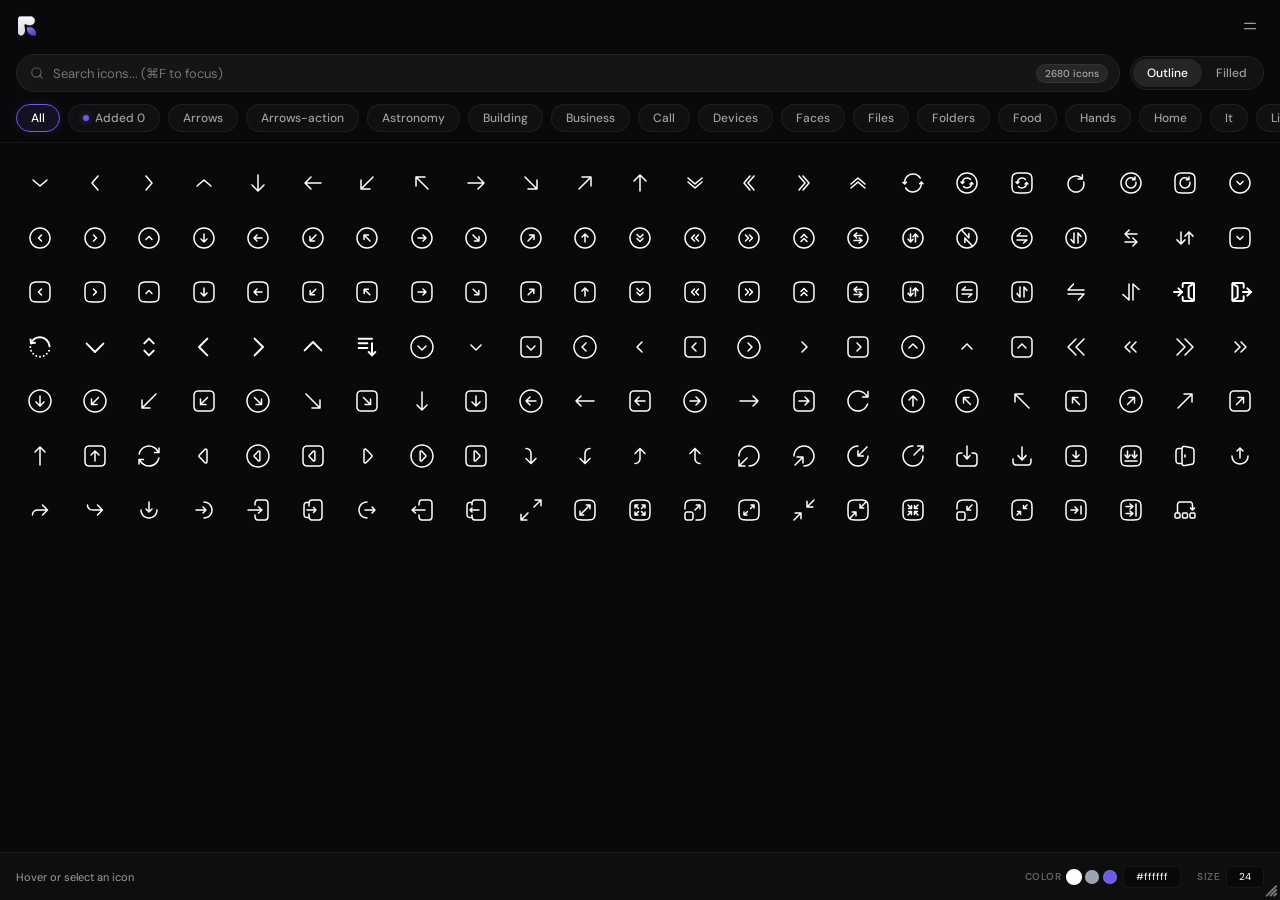
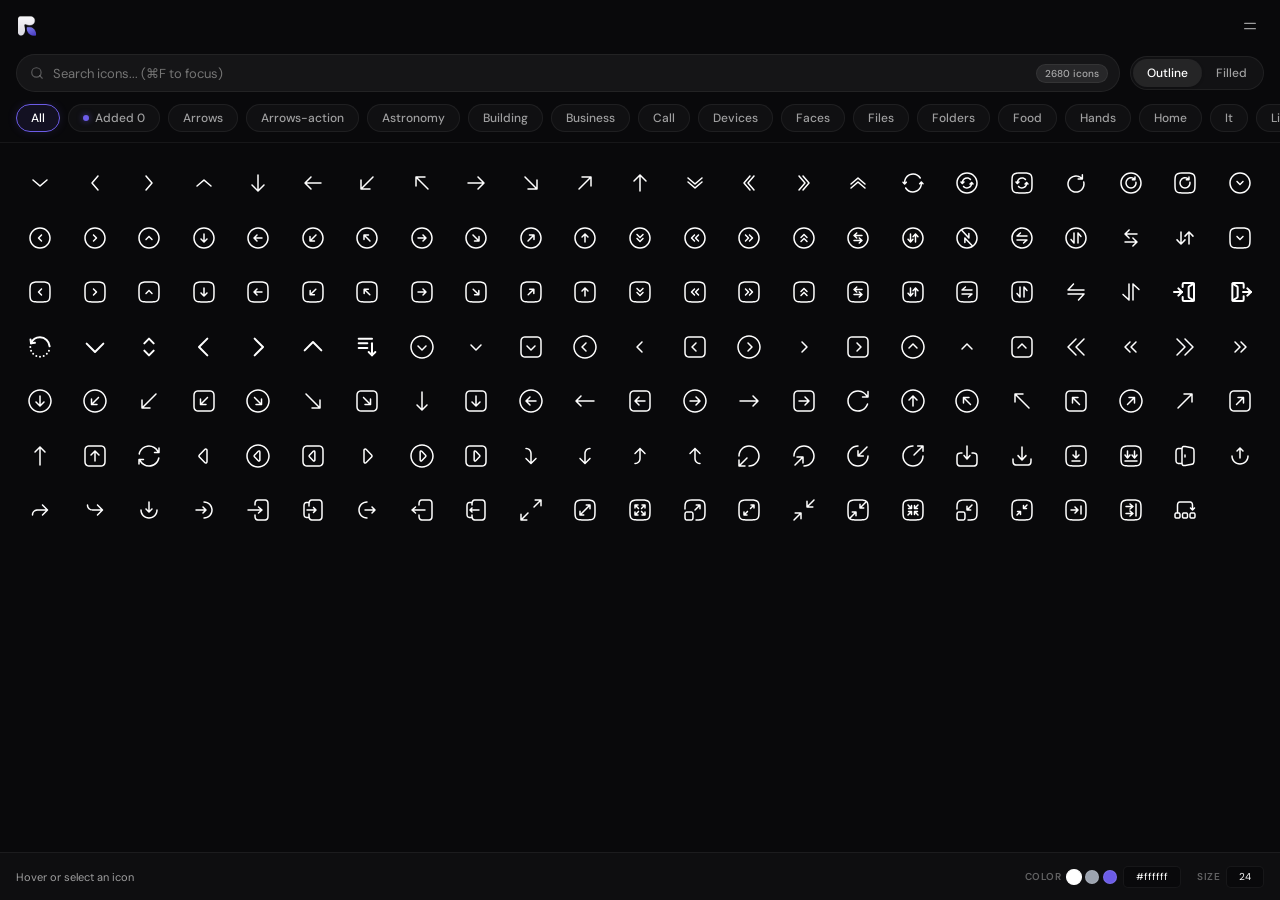
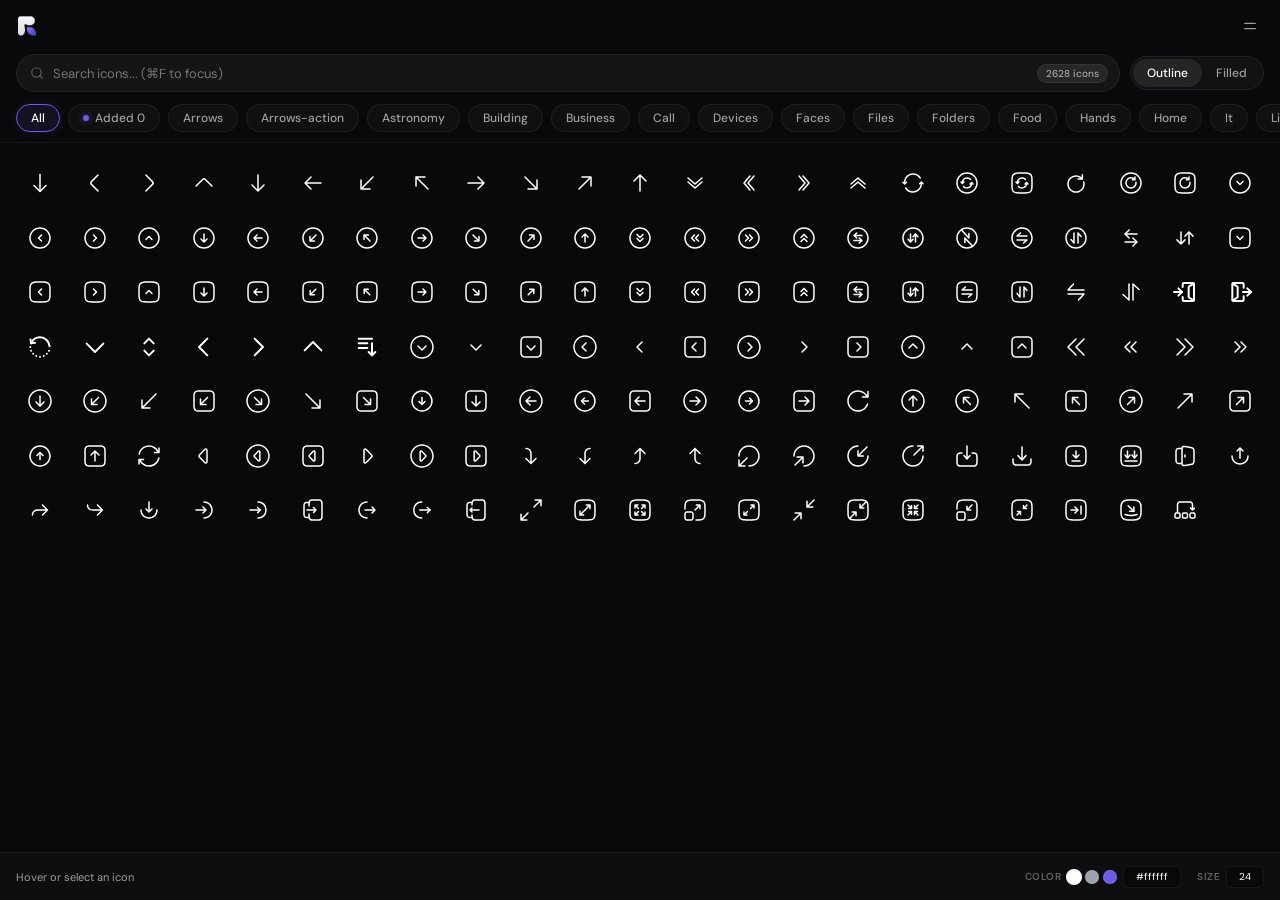
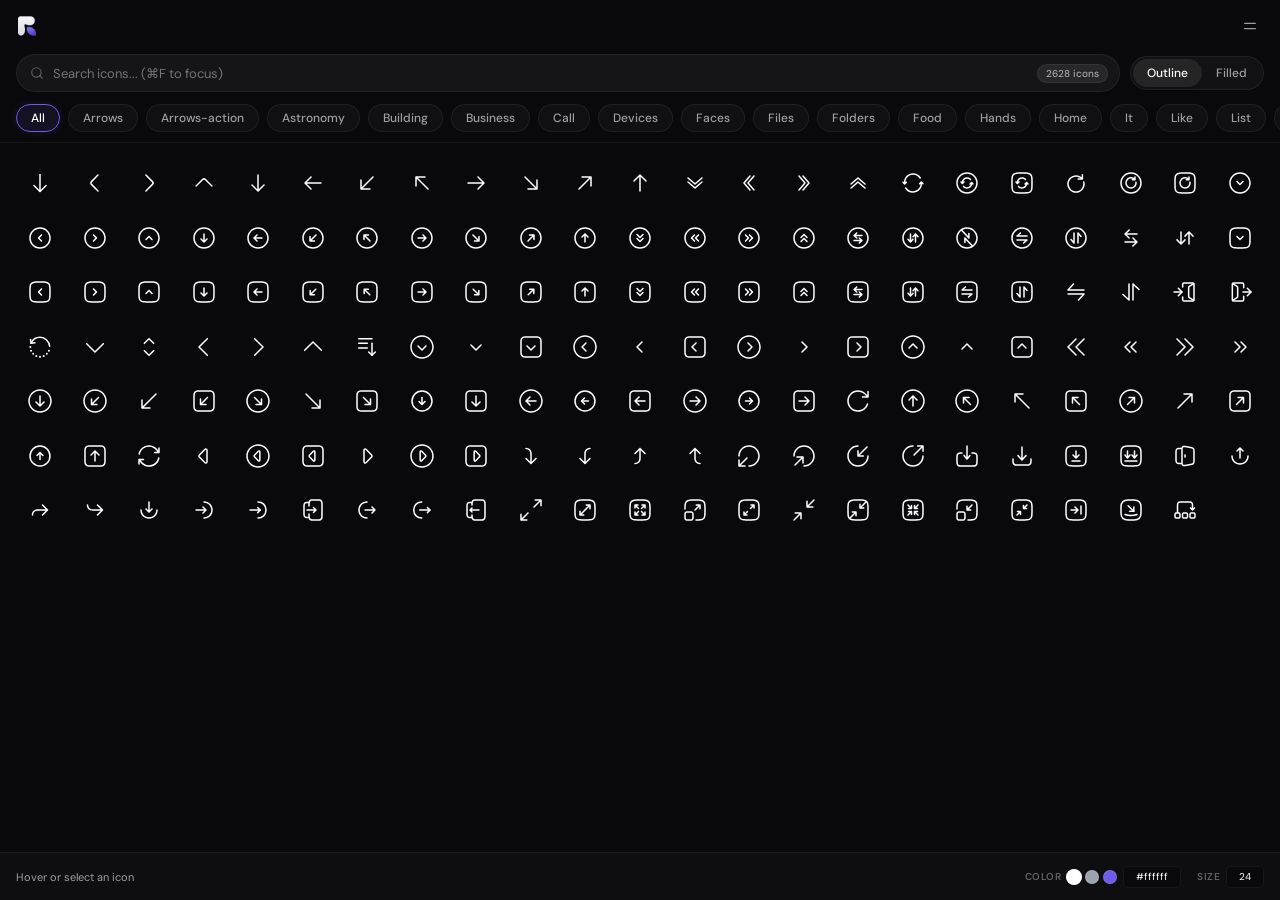
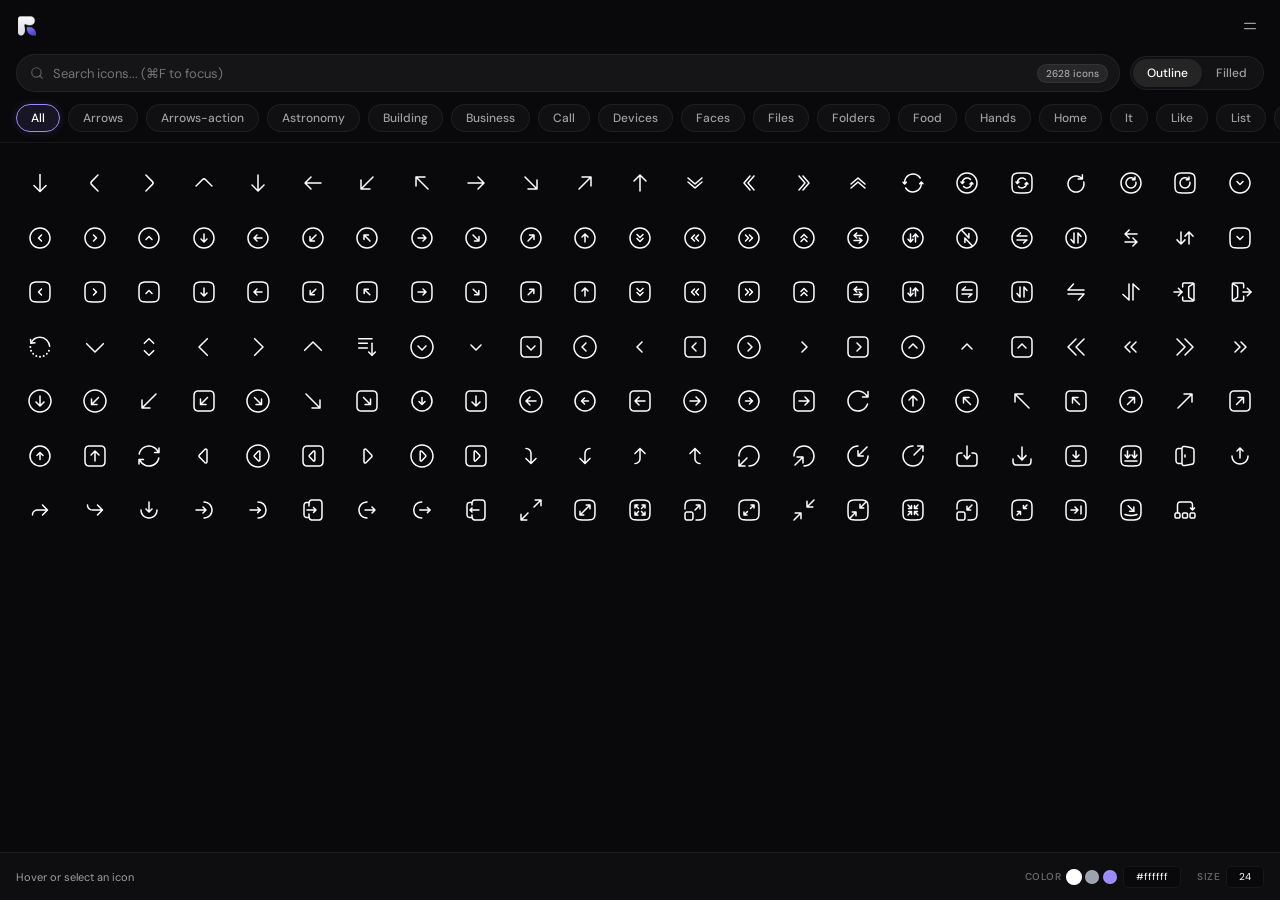
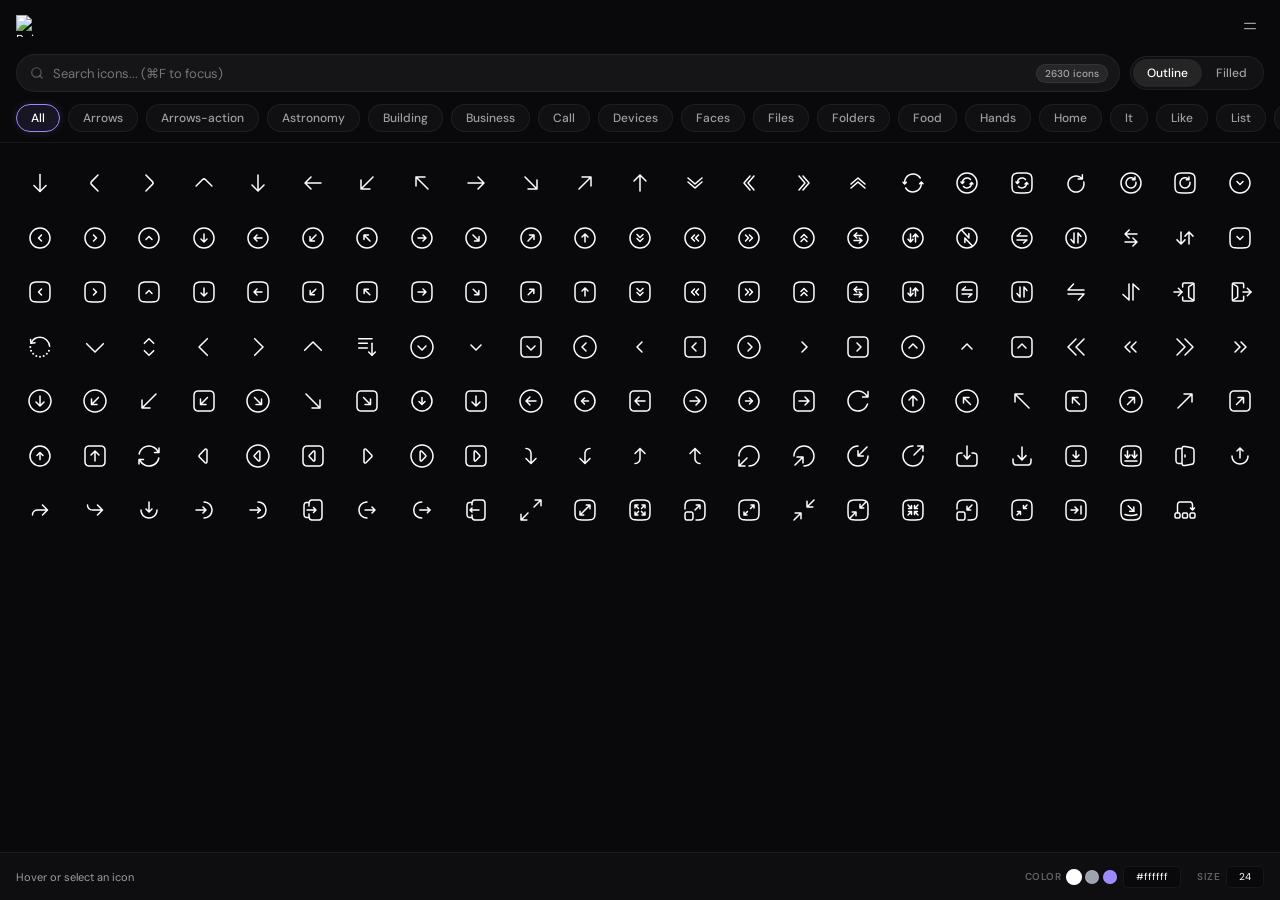
